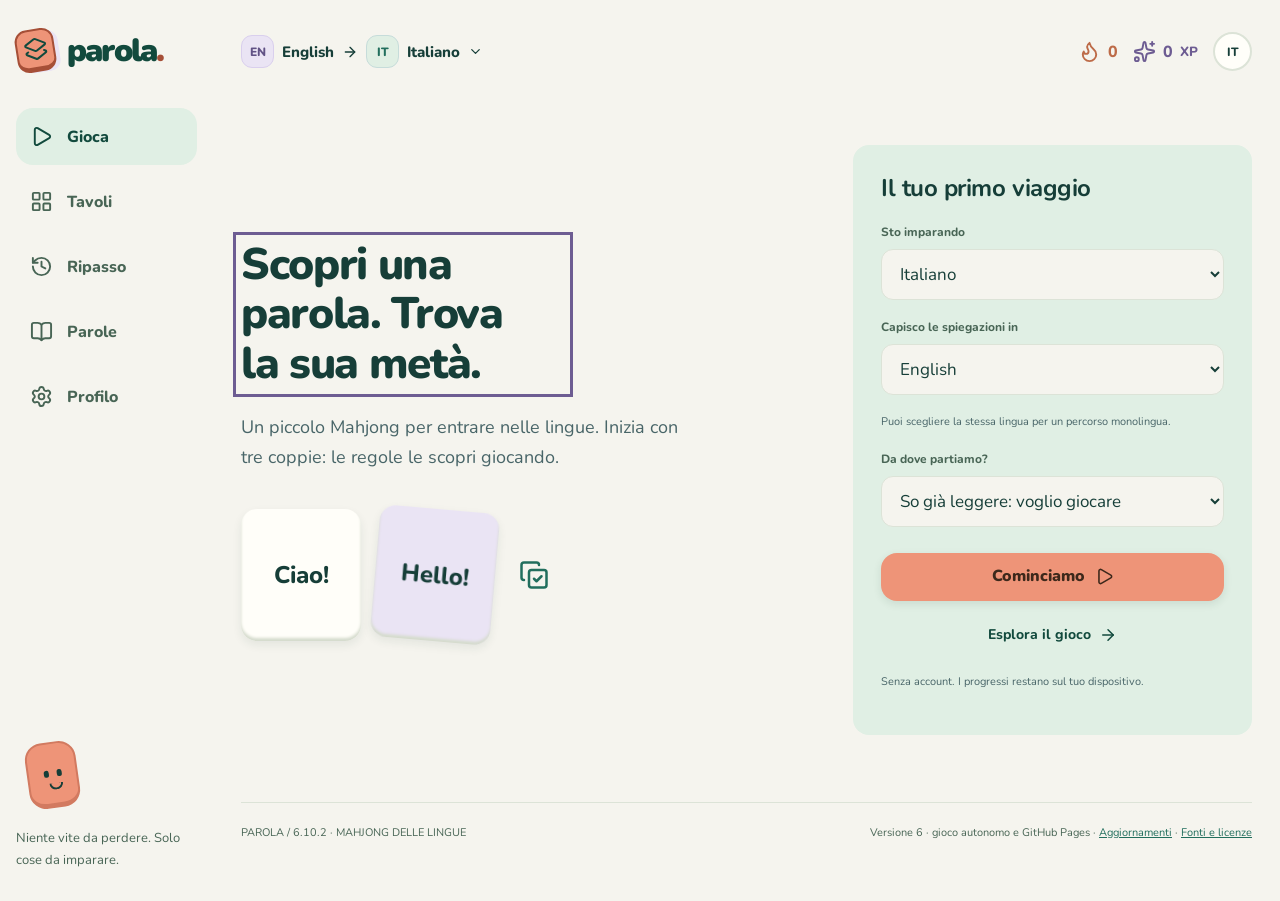
==== index.html @ 8ca30eb9 "Fix image audio labels, accessible feedback and landscape writing after live testing Publish Parola " ====
<!doctype html>
<html lang="it"><head><meta charset="utf-8"><meta name="viewport" content="width=device-width,initial-scale=1,viewport-fit=cover"><meta name="theme-color" content="#216e5d"><meta name="description" content="Parola: Mahjong, frasi e lingue. Un gioco autonomo in italiano, inglese, arabo e russo."><title>Parola 6.10.2 — Mahjong delle lingue</title><meta name="application-name" content="Parola 6"><link rel="icon" href="./icon.svg" type="image/svg+xml"><style>:root{--paper:#f8f7f3;--card:#fffefb;--ink:#183f43;--muted:#6b7c7d;--line:#e2e6de;--teal:#1b6567;--teal-dark:#124b4e;--mint:#dceceb;--coral:#f18d74;--coral-dark:#cc6854;--peach:#ffede3;--lavender:#e8e1f7;--purple:#7461a4;--gold:#e5b253;--radius:24px;font-family:ui-rounded,"Nunito","Avenir Next",system-ui,-apple-system,"Segoe UI",sans-serif;color:var(--ink);background:var(--paper);font-synthesis:none;font-size:16px}*{box-sizing:border-box}body{margin:0}button,input,select,textarea{font:inherit}button{cursor:pointer;color:inherit;-webkit-tap-highlight-color:transparent}button:disabled{cursor:default}button,a,input,select,textarea{touch-action:manipulation}button:focus-visible,a:focus-visible,input:focus-visible,select:focus-visible,textarea:focus-visible,[tabindex]:focus-visible{outline:3px solid var(--purple);outline-offset:5px}button:active:not(:disabled){transform:translateY(2px)}h1,h2,h3,h4,p{margin:0}h1{font-size:clamp(34px,3.45vw,52px);line-height:1.13;letter-spacing:-1.8px;font-weight:850}h2{font-size:28px;line-height:1.25;letter-spacing:-.7px}h3{font-size:20px;line-height:1.35}p{line-height:1.65}button svg{pointer-events:none;flex:none}svg{vertical-align:middle}button{transition:background .16s,transform .16s,box-shadow .16s}a{color:var(--teal)}bdi{unicode-bidi:isolate}.app-shell{display:grid;grid-template-columns:244px minmax(0,1fr);min-height:100vh}.sidebar{height:100vh;position:sticky;top:0;border-inline-end:1px solid var(--line);padding:31px 22px 24px;background:var(--card);display:flex;flex-direction:column;gap:42px}.brand{display:flex;align-items:center;gap:12px;font-size:32px;font-weight:900;letter-spacing:-1.8px;color:var(--teal-dark)}.brandmark{width:39px;height:43px;border-radius:12px;background:var(--coral);display:grid;place-items:center;transform:rotate(-9deg);border:2px solid var(--coral-dark);border-bottom-width:5px;box-shadow:5px 2px 0 -1px var(--lavender);font-size:23px}.brand .dot{color:var(--coral-dark)}.nav{display:flex;flex-direction:column;gap:8px}.navbtn{background:none;border:2px solid transparent;border-radius:17px;display:flex;align-items:center;gap:14px;min-height:57px;padding:12px 14px;text-align:start;font-size:16px;font-weight:750;color:var(--muted)}.navbtn.current{background:var(--mint);border-color:#c6dfdc;color:var(--teal-dark)}.navbtn:hover:not(.current){background:var(--paper)}.sidebar .sidebase{margin-top:auto}.mini-mascot{height:66px;width:51px;border:2px solid #d27a60;border-bottom-width:5px;border-radius:17px;background:var(--coral);transform:rotate(-8deg);display:flex;align-items:center;justify-content:center;gap:8px;margin:0 0 19px 11px;position:relative}.eye{width:5px;height:7px;background:var(--ink);border-radius:99px}.mini-mascot:after{content:'';position:absolute;width:10px;height:5px;border:2px solid var(--ink);border-top:0;border-radius:0 0 10px 10px;top:39px;left:19px}.sidebase p{font-size:13px;color:var(--muted);line-height:1.7}.main{padding:0 42px 50px;width:100%;max-width:1440px;margin:auto;align-self:start;min-width:0}.topbar{display:flex;align-items:center;justify-content:space-between;gap:18px;border-bottom:1px solid var(--line);padding:23px 0;margin-bottom:30px;min-height:90px}.routebtn{display:flex;align-items:center;gap:11px;border:0;background:transparent;font-size:15px;font-weight:800;padding:5px 0;text-align:start}.langcoin{display:inline-flex;justify-content:center;align-items:center;flex:none;width:33px;height:33px;background:var(--lavender);border-radius:11px;color:#615285;font-size:12px;font-weight:850;border:1px solid #d9cfed}.langcoin.target{background:var(--mint);border-color:#c6dcda;color:var(--teal)}.topstats{display:flex;gap:22px;align-items:center}.topstat{display:flex;gap:7px;align-items:center;font-weight:800;white-space:nowrap}.topstat.flame{color:#bd6b48}.topstat.xp{color:var(--purple)}.profile{height:39px;width:39px;border:2px solid var(--line);border-radius:50%;display:grid;place-items:center;background:var(--card);font-size:12px;font-weight:800}.eyebrow{font-size:11px;letter-spacing:1.6px;font-weight:850;color:var(--teal);text-transform:uppercase;margin-bottom:14px}.hero{display:grid;grid-template-columns:minmax(0,1fr) 265px;align-items:center;gap:24px;padding:8px 0 34px}.hero h1 em{font-style:normal;color:var(--teal)}.hero p{font-size:17px;color:var(--muted);max-width:540px;margin:20px 0 24px}.hero-actions{display:flex;gap:12px;align-items:center;flex-wrap:wrap}.button{display:inline-flex;justify-content:center;align-items:center;gap:10px;min-height:57px;border-radius:16px;padding:13px 23px;border:2px solid var(--teal-dark);border-bottom-width:5px;background:var(--teal);color:white;font-size:16px;font-weight:800;line-height:1.3;text-decoration:none}.button:hover{background:#247579}.button.secondary{background:var(--card);border-color:#d8e1dc;color:var(--ink)}.button.secondary:hover{background:var(--mint)}.button.coral{background:var(--coral);color:var(--ink);border-color:var(--coral-dark)}.button.coral:hover{background:#f5a18b}.button.small{min-height:46px;font-size:14px;padding:10px 15px;border-radius:13px}.button.wide{width:100%}.button:disabled{opacity:.48;transform:none}.textbtn{display:inline-flex;gap:8px;align-items:center;justify-content:center;padding:10px 4px;border:0;background:none;font-size:14px;font-weight:750;min-height:44px;color:var(--muted)}.textbtn:hover{color:var(--teal)}.hero-art{position:relative;min-height:270px;isolation:isolate}.hero-blob{position:absolute;inset:20px 5px 20px 0;border-radius:50% 48% 42% 55%;background:var(--lavender);transform:rotate(-15deg)}.tilefriend{position:absolute;left:88px;top:65px;width:105px;height:132px;border-radius:29px;background:var(--coral);border:3px solid #d3745c;border-bottom-width:12px;transform:rotate(10deg);box-shadow:0 15px 0 -7px #c3b3df77;display:flex;justify-content:center;align-items:center;gap:20px}.tilefriend .eye{width:9px;height:13px;margin-top:-4px}.tilefriend:after{content:'';position:absolute;top:80px;left:40px;width:19px;height:9px;border:3px solid var(--ink);border-top:0;border-radius:0 0 15px 15px}.tilefriend .cheek{position:absolute;top:66px;left:13px;width:17px;height:8px;background:#d7736480;border-radius:50%}.tilefriend .cheek:last-child{left:auto;right:13px}.floatword{position:absolute;background:var(--card);padding:10px 15px;border:2px solid #dedacd;border-bottom-width:5px;border-radius:14px;font-size:18px;font-weight:800;box-shadow:0 5px 15px #3f4c3910}.floatword.a{top:15px;left:13px;transform:rotate(-12deg)}.floatword.b{top:49px;right:-2px;transform:rotate(9deg)}.floatword.c{bottom:15px;left:8px;transform:rotate(7deg)}.floatword.d{right:-5px;bottom:28px;transform:rotate(-8deg)}.art-spark{position:absolute;color:var(--teal);font-size:26px;top:12px;right:55px}.home-columns{display:grid;grid-template-columns:minmax(0,1fr) 280px;gap:25px;align-items:start}.section-title{display:flex;align-items:center;justify-content:space-between;gap:14px;margin:7px 0 19px}.section-title h2{font-size:23px}.section-title .sub{font-size:12px;color:var(--muted)}.recommend{padding:23px 25px;background:var(--teal-dark);border:2px solid #15494a;border-bottom-width:6px;color:var(--card);border-radius:24px;position:relative;overflow:hidden;display:flex;align-items:center;justify-content:space-between;gap:15px;margin-bottom:27px}.recommend:after{content:'';position:absolute;right:-25px;top:-68px;width:150px;height:150px;border-radius:35px;border:24px solid #39757466;transform:rotate(22deg);pointer-events:none}.recommend .eyebrow{color:#bed6d2;margin-bottom:9px}.recommend h3{font-size:25px;margin-bottom:7px}.recommend p{font-size:13px;color:#c7dfda}.recommend .button{position:relative;z-index:1}.chapter-header{display:flex;align-items:center;gap:14px;margin:28px 0 15px}.chapter-icon{height:43px;width:43px;border:1px solid #d6cfeb;background:var(--lavender);border-radius:15px;display:grid;place-items:center;color:var(--purple)}.chapter-header h3{font-size:17px}.chapter-header .eyebrow{font-size:10px;margin-bottom:5px;color:var(--muted)}.chapter-header .line{flex:1;height:1px;background:var(--line)}.units{display:grid;gap:12px}.unitcard{display:flex;gap:16px;align-items:center;background:var(--card);border:2px solid var(--line);border-bottom-width:5px;border-radius:20px;padding:16px 18px;text-align:start;width:100%;min-height:99px}.unitcard:hover{border-color:#c4d9d3}.unitcard.recommended{border-color:#98bbb6;background:#eef6f1}.unitnum{width:51px;height:54px;flex:none;display:grid;place-items:center;font-size:21px;font-weight:850;background:var(--mint);border-radius:16px;border-bottom:1px solid #b9d6d1}.unitcard:nth-child(3n+2) .unitnum{background:var(--peach);border-color:#eec6b2}.unitcard:nth-child(3n) .unitnum{background:var(--lavender);border-color:#d1c5e8}.unittext{flex:1;min-width:0}.unittext h3{font-size:18px;margin-bottom:9px}.minimodes{display:flex;gap:6px;align-items:center}.modedot{width:21px;height:21px;border:1px solid #d9ded6;border-radius:50%;display:grid;place-items:center;color:#b5bfb8;background:#f7f8f4}.modedot.done{background:var(--teal);border-color:var(--teal);color:white}.unittrail{color:#9bafa8}.aside{display:grid;gap:17px;padding-top:7px}.sidecard{padding:22px;border:2px solid var(--line);border-radius:22px;background:var(--card)}.sidecard h3{font-size:17px;margin:12px 0 9px}.sidecard p{font-size:13px;color:var(--muted);line-height:1.75}.sidecard.lilac{background:var(--lavender);border-color:#dbd2ed}.sidecard.peach{background:var(--peach);border-color:#f1d7c8}.sidecard .eyebrow{font-size:10px;margin:0 0 14px}.sidecard .minirow{display:flex;justify-content:space-between;align-items:center;font-size:12px;margin:14px 0}.sidecard .minirow strong{font-size:21px}.minibar{height:9px;background:#ffffffa8;border-radius:99px;overflow:hidden;margin:10px 0}.minibar span{display:block;height:100%;background:var(--purple);border-radius:99px}.tiny-note{font-size:11px;color:var(--muted);line-height:1.7;margin-top:15px}.footer{border-top:1px solid var(--line);margin-top:35px;padding-top:20px;font-size:11px;color:var(--muted);line-height:1.8;display:flex;gap:10px;justify-content:space-between;flex-wrap:wrap}.intro-wrap{max-width:900px;margin:auto}.page-head{margin-bottom:26px}.page-head p{max-width:740px;color:var(--muted);font-size:16px;margin-top:14px}.page-head h1{font-size:39px}.rulebox{padding:26px 30px;background:var(--lavender);border:2px solid #d9cdec;border-radius:25px;margin:22px 0}.rulebox .rulehead{display:flex;gap:10px;align-items:center;font-size:13px;font-weight:850;margin-bottom:13px;color:var(--purple)}.rulebox p{font-size:19px;line-height:1.8}.example-grid{display:grid;grid-template-columns:repeat(3,minmax(0,1fr));gap:13px;margin:22px 0 30px}.example-card{background:var(--card);border:2px solid var(--line);border-bottom-width:4px;border-radius:20px;padding:20px;min-width:0}.example-card .targetline{font-size:20px;font-weight:800;line-height:1.5;min-height:59px}.example-card .supportline{font-size:13px;color:var(--muted);line-height:1.6;margin:9px 0 16px}.sound{border:1px solid #c4dcd5;border-bottom-width:3px;border-radius:12px;background:var(--mint);min-height:42px;min-width:45px;display:inline-flex;align-items:center;justify-content:center;color:var(--teal);padding:7px 10px;gap:6px}.sound.slow{font-size:12px;min-width:49px}.sound.playing{animation:pulse 1s infinite}.audio-buttons{display:flex;gap:7px;align-items:center}.mode-grid{display:grid;grid-template-columns:repeat(4,minmax(0,1fr));gap:12px;margin:19px 0 24px}.mode-card{border:2px solid var(--line);border-bottom-width:5px;background:var(--card);border-radius:19px;padding:18px 14px;text-align:start;min-height:159px;display:flex;flex-direction:column;gap:9px}.mode-card .modeicon{width:36px;height:36px;border-radius:12px;background:var(--mint);display:grid;place-items:center;color:var(--teal)}.mode-card strong{font-size:17px}.mode-card small{font-size:11px;color:var(--muted);line-height:1.65}.mode-card.selected{background:#f1edf9;border-color:#b8a6d6}.mode-card.selected .modeicon{background:#d9cbed;color:var(--purple)}.intro-actions{display:flex;align-items:center;justify-content:space-between;gap:15px;margin:20px 0}.quiet{font-size:12px;color:var(--muted);display:flex;align-items:center;gap:7px}.game-head{display:flex;align-items:center;gap:20px;margin-bottom:22px}.exitbtn{width:42px;height:43px;border:0;background:none;color:var(--muted);display:grid;place-items:center}.game-progress{height:15px;background:#e3e7df;border-radius:99px;overflow:hidden;flex:1}.game-progress span{display:block;height:100%;background:var(--teal);border-radius:99px;transition:width .4s}.game-score{display:flex;gap:7px;align-items:center;font-size:18px;color:var(--purple);font-weight:850}.game-grid{display:grid;grid-template-columns:minmax(0,1fr) 235px;gap:21px;align-items:start}.game-main{min-width:0}.game-title{display:flex;justify-content:space-between;align-items:start;gap:14px;margin-bottom:20px}.game-title h1{font-size:30px;line-height:1.25;letter-spacing:-.9px}.game-title p{font-size:13px;color:var(--muted);line-height:1.6;margin-top:9px}.modebadge{display:inline-flex;gap:7px;align-items:center;white-space:nowrap;background:var(--lavender);color:var(--purple);border-radius:99px;padding:8px 11px;font-size:11px;font-weight:850}.combo-badge{display:inline-flex;gap:6px;align-items:center;font-size:12px;font-weight:800;background:var(--peach);border-radius:99px;padding:7px 11px;color:#a65d3f}.board-frame{background:#eaf0e8;border:2px solid #d7e1d6;border-radius:27px;padding:18px 18px 12px;position:relative;overflow:hidden}.board-frame:before{content:'';position:absolute;inset:0;pointer-events:none;opacity:.65;background-image:radial-gradient(#c8d9cd .8px,transparent .8px);background-size:17px 17px}.board-top{position:relative;display:flex;justify-content:space-between;align-items:center;gap:12px;font-size:11px;font-weight:750;color:#6a8375;margin:0 2px 12px}.board-scroll{position:relative;overflow:auto;scrollbar-width:thin;padding:5px 2px 16px;direction:ltr}.board{position:relative;margin:auto;--tw:124px;--th:134px;--gap:9px;isolation:isolate}.board.words{--tw:99px;--th:96px}.tile{position:absolute;left:calc(var(--x) * (var(--tw) + var(--gap)) + var(--z) * 5px);top:calc(var(--y) * (var(--th) + var(--gap)) - var(--z) * 6px);width:var(--tw);height:var(--th);z-index:calc(1 + var(--z) * 10 + var(--y));border:2px solid #d0d4c5;border-bottom:0;border-radius:16px;background:linear-gradient(160deg,#fffef9,#f4f3e9);box-shadow:0 3px 0 #afbca663,2px 4px 6px #385d3922;display:flex;flex-direction:column;align-items:center;justify-content:center;text-align:center;padding:26px 9px 24px;transition:background .15s,outline .15s,opacity .2s,transform .15s;cursor:pointer;user-select:none;-webkit-user-select:none;overflow:hidden}.tile .tiletext{font-size:clamp(13px,1.1vw,17px);font-weight:800;line-height:1.35;width:100%;overflow-wrap:anywhere}.tile.words .tiletext{font-size:24px;line-height:1.35}.tile .tile-lang{position:absolute;top:8px;left:10px;font-size:9px;color:#849589;font-weight:800;letter-spacing:.6px}.tile .tileaudio{position:absolute;right:6px;bottom:5px;width:30px;height:28px;padding:0;min-width:0;min-height:0;border:0;border-radius:9px;background:transparent;color:#6c8679;display:grid;place-items:center}.tile .tileaudio:hover{background:#d7e4d6}.tile .tile-pos{position:absolute;left:8px;bottom:12px;font-size:8px;max-width:65%;overflow:hidden;text-overflow:ellipsis;white-space:nowrap;color:#8c9b8b;font-weight:650}.tile.support .tiletext{color:#775e91}.tile.support{background:linear-gradient(155deg,#fefcff,#f1eafa);border-color:#d9d1e3;border-bottom-color:#c7bdd2}.tile.covered{filter:saturate(.72);background:#e4e7d8;border-color:#c3cab9;border-bottom-color:#aebba7;cursor:not-allowed}.tile.covered .tiletext{color:#8a9681}.tile:hover:not(.covered){transform:translateY(-3px);box-shadow:0 6px 0 #b3bfaa55,1px 7px 12px #315c3523}.tile.selected{border-color:#df8a6d;border-bottom-color:#c56c50;background:#ffe7d5;box-shadow:0 0 0 3px #eeae92}.tile.hinted{outline:4px solid var(--purple);outline-offset:3px;animation:pulse 1s 2}.tile .earmark{width:43px;height:43px;border-radius:14px;background:var(--mint);display:grid;place-items:center;color:var(--teal)}.tile .wave{display:flex;gap:3px;height:17px;align-items:center;margin-top:10px}.wave i{display:block;width:3px;background:#96b8b0;border-radius:3px;height:7px}.wave i:nth-child(2n){height:14px}.wave i:nth-child(3){height:19px}.tile.gone{opacity:0;pointer-events:none;transform:scale(.85)}.board-bottom{position:relative;text-align:center;font-size:10px;color:#728670;padding-top:3px}.game-tools{display:flex;gap:11px;flex-wrap:wrap;margin:19px 0}.toolbtn{display:flex;gap:10px;align-items:center;background:var(--card);border:2px solid var(--line);border-bottom-width:4px;border-radius:15px;padding:10px 14px;min-height:56px;font-weight:800;font-size:13px}.toolbtn span{display:flex;flex-direction:column;align-items:start;gap:4px}.toolbtn small{font-size:10px;font-weight:600;color:var(--muted)}.toolbtn:hover{background:var(--lavender);border-color:#d5c8e7}.toolbtn.spare{margin-inline-start:auto}.gameaside .sidecard{margin-bottom:15px;padding:18px}.gameaside .sidecard p{font-size:12px}.rule-mini summary{cursor:pointer;font-size:13px;font-weight:850;list-style:none;display:flex;gap:9px;align-items:center;min-height:34px}.rule-mini p{margin-top:13px;line-height:1.9}.little-progress{display:flex;gap:8px;align-items:center;margin:15px 0 8px}.little-progress .chip{width:33px;height:33px;display:grid;place-items:center;border:2px solid #d6dbcf;border-radius:11px;color:#9aa592;background:var(--paper)}.little-progress .chip.done{background:var(--teal);border-color:var(--teal);color:white}.game-note{font-size:11px;line-height:1.8;color:var(--muted);margin-top:15px}.prompt{background:var(--card);border:2px solid var(--line);border-radius:22px;padding:19px 23px;margin-bottom:15px}.prompt .promptlabel{font-size:10px;color:var(--muted);font-weight:800;letter-spacing:.5px;margin-bottom:8px}.prompt .prompttext{font-size:23px;font-weight:800;line-height:1.5}.sentence-tray{display:flex;align-items:center;gap:7px;flex-wrap:wrap;border:2px dashed #bacdc0;min-height:79px;background:#ffffff7a;border-radius:18px;padding:13px 15px;margin:15px 0}.sentence-tray .placeholder{font-size:14px;color:#8b9c8f}.wordchip{font-size:21px;font-weight:800;border-radius:11px;padding:7px 11px;background:var(--mint);border:1px solid #c6dcd0;border-bottom:1px solid #afcdbd}.tray-actions{display:flex;justify-content:space-between;align-items:center;gap:10px;margin:8px 0 14px;flex-wrap:wrap}.feedback{background:var(--mint);border:1px solid #bbd5cd;border-radius:18px;padding:16px 19px;font-size:14px;line-height:1.65;margin:14px 0;display:flex;align-items:center;gap:12px}.feedback.warn{background:#fff0dc;border-color:#ead5b5;color:#865c2e}.feedback .feedbacktext{flex:1}.feedback .feedbacktext small{display:block;color:var(--muted);font-size:12px;margin-top:4px}.feedback.success{background:#e0eee4}.feedback .button{flex:none}.toast{position:fixed;bottom:28px;left:50%;transform:translateX(-50%);background:var(--teal-dark);border:1px solid #578582;color:white;border-radius:16px;padding:15px 22px;font-size:14px;line-height:1.55;box-shadow:0 10px 40px #173f4440;z-index:110;max-width:min(660px,calc(100% - 32px));pointer-events:none;text-align:center}.toast.warn{background:#765832;border-color:#bc9b6e}.summary-wrap{max-width:890px;margin:auto}.summary-hero{text-align:center;padding:20px 0 27px}.trophy-tile{width:87px;height:104px;display:grid;place-items:center;background:var(--coral);border:3px solid var(--coral-dark);border-bottom-width:9px;border-radius:26px;margin:0 auto 23px;transform:rotate(-8deg);box-shadow:12px 7px 0 -3px var(--lavender)}.summary-hero h1{font-size:40px}.summary-hero p{font-size:15px;color:var(--muted);margin-top:13px}.stars{display:flex;gap:9px;justify-content:center;margin-top:18px;color:var(--gold)}.stats-grid{display:grid;grid-template-columns:repeat(3,minmax(0,1fr));gap:15px;margin:18px 0 29px}.stat-card{background:var(--card);border:2px solid var(--line);border-bottom-width:5px;border-radius:23px;padding:22px;text-align:center}.stat-card strong{display:block;font-size:35px;margin:10px 0 5px;font-weight:850}.stat-card span{font-size:12px;color:var(--muted)}.stat-card.coral{border-color:#eac6b6}.stat-card.purple{border-color:#d5cae8}.result-row{border:2px solid var(--line);border-radius:20px;background:var(--card);padding:18px 20px;margin:12px 0;display:flex;gap:13px;align-items:center}.result-row .result-content{flex:1;min-width:0}.result-row .targetline{font-size:20px;font-weight:800;line-height:1.5}.result-row .supportline{font-size:13px;color:var(--muted);margin-top:5px;line-height:1.6}.result-mark{width:32px;height:34px;border-radius:11px;display:grid;place-items:center;flex:none;background:var(--mint);color:var(--teal)}.result-row .status-tag{font-size:10px;display:inline-block;padding:4px 7px;margin-top:9px;border-radius:6px;background:var(--paper);color:var(--muted)}.missed-card{border:2px solid #e6d2b9;background:#fff1df;border-radius:22px;padding:23px;margin:24px 0}.missed-card h3{margin-bottom:13px}.missed-card p{font-size:14px;margin-bottom:8px;line-height:1.8}.summary-actions{display:flex;gap:12px;justify-content:center;margin-top:27px;flex-wrap:wrap}.settings-grid{display:grid;grid-template-columns:1fr 1fr;gap:22px}.settings-card{border:2px solid var(--line);border-radius:25px;background:var(--card);padding:27px}.settings-card h2{font-size:22px;margin-bottom:20px}.field{margin-bottom:17px}.field label{display:block;font-size:12px;color:var(--muted);font-weight:750;margin-bottom:8px;line-height:1.5}.field select,.field input[type=search]{background:var(--paper);border:2px solid var(--line);border-radius:14px;width:100%;min-height:54px;padding:12px 14px;color:var(--ink);font-size:17px}.route-settings{display:grid;grid-template-columns:1fr 40px 1fr;gap:8px;align-items:end}.route-settings .swap{width:40px;height:54px;border:0;background:none;display:grid;place-items:center;margin-bottom:17px;color:var(--teal)}.setting-toggle{display:flex;gap:15px;align-items:center;justify-content:space-between;font-size:14px;line-height:1.55;padding:14px 0;border-top:1px solid var(--line)}.setting-toggle input{accent-color:var(--teal);width:22px;height:22px;flex:none}.voice-row{display:flex;gap:10px;align-items:center;border-bottom:1px solid var(--line);padding:12px 0}.voice-row .vname{flex:1;font-size:14px;font-weight:750}.voice-row small{display:block;font-size:10px;font-weight:500;color:var(--muted);margin-top:5px}.note-warning{background:#fff0da;border:1px solid #e5cfaf;border-radius:14px;padding:13px 15px;font-size:12px;line-height:1.75;color:#80623e;margin:16px 0}.notebook-search{display:flex;align-items:center;gap:13px;flex-wrap:wrap;margin:25px 0}.notebook-search input{min-width:0;flex:1;min-height:54px;border:2px solid var(--line);border-radius:14px;background:var(--card);padding:14px 18px;color:var(--ink);font-size:16px}.notebook-search .button{flex:none}.empty-state{border:2px dashed #cdd9ce;border-radius:27px;padding:46px 30px;text-align:center;background:#fffefb80;margin:28px 0}.empty-state svg{color:#a0b6a7;margin-bottom:18px}.empty-state p{font-size:16px;color:var(--muted);max-width:500px;margin:0 auto 20px}.notebook-grid{display:grid;grid-template-columns:1fr 1fr;gap:15px}.notebook-grid .example-card{padding:23px}.notebook-grid .targetline{min-height:0}.review-card{display:flex;gap:18px;align-items:center;padding:21px;border:2px solid var(--line);border-bottom-width:5px;border-radius:22px;background:var(--card);margin:13px 0}.review-card .rtext{flex:1}.review-card h3{font-size:18px}.review-card p{font-size:12px;color:var(--muted);margin-top:5px}.review-count{font-size:31px;font-weight:850;color:var(--purple);background:var(--lavender);border-radius:18px;min-width:64px;height:69px;display:grid;place-items:center}.modal{width:min(640px,calc(100% - 28px));max-height:90vh;border:2px solid var(--line);border-radius:28px;background:var(--paper);padding:28px;color:var(--ink);box-shadow:0 25px 110px #163f4555;overflow:auto}.modal::backdrop{background:#153f466f;backdrop-filter:blur(5px)}.modal-top{display:flex;align-items:start;justify-content:space-between;gap:15px;margin-bottom:19px}.modal-top h2{font-size:26px}.closebtn{width:37px;height:38px;flex:none;display:grid;place-items:center;border:0;background:var(--mint);border-radius:11px}.modal p{font-size:14px;color:var(--muted);line-height:1.8}.written{width:100%;border:2px solid #b9cec3;border-bottom-width:5px;background:var(--card);border-radius:18px;padding:17px;font-size:23px;line-height:1.8;min-height:109px;margin:17px 0 10px;resize:vertical;color:var(--ink)}.keyboard{display:flex;flex-wrap:wrap;gap:5px;margin:8px 0 20px;direction:ltr}.keybtn{min-height:37px;min-width:33px;padding:5px 8px;font-size:16px;background:var(--card);border:1px solid #ccd8cb;border-bottom-width:3px;border-radius:8px}.modal .help-meaning{font-size:22px;color:var(--ink);font-weight:800;padding:18px;background:var(--mint);border-radius:16px;margin-top:17px;line-height:1.7}.model-box{background:var(--lavender);border-radius:16px;padding:15px 18px;margin-top:16px;font-size:21px;font-weight:750}.modal-actions{display:flex;align-items:center;justify-content:space-between;gap:10px;margin-top:17px}.alpha-grid{display:grid;grid-template-columns:repeat(6,1fr);gap:7px;margin:20px 0;direction:inherit}.alpha-cell{padding:13px 7px;text-align:center;background:var(--card);border:1px solid var(--line);border-bottom-width:3px;border-radius:10px;font-size:23px;font-weight:750}.sr-only{position:absolute;clip:rect(0,0,0,0);width:1px;height:1px;padding:0;border:0;overflow:hidden}.rtltext{direction:rtl}.confetti{pointer-events:none;position:fixed;inset:0;overflow:hidden;z-index:99}.confetti i{position:absolute;top:-30px;width:9px;height:15px;border-radius:3px;background:var(--coral);animation:fall 1.9s ease-in forwards}.confetti i:nth-child(3n){background:var(--teal)}.confetti i:nth-child(3n+1){background:var(--purple)}[lang=ar]{font-family:Tahoma,"Segoe UI",Arial,sans-serif;letter-spacing:0}[lang=ar].tiletext{font-size:20px;line-height:1.65}.words [lang=ar].tiletext{font-size:25px}[dir=rtl] .hero-art{transform:scaleX(-1)}[dir=rtl] .hero-art .floatword{direction:rtl;transform:scaleX(-1)}[dir=rtl] .unittrail{transform:scaleX(-1)}[dir=rtl] .right-arrow{transform:scaleX(-1)}[dir=rtl] h1{letter-spacing:0;line-height:1.35}.mobile-nav-label{display:none}@keyframes pulse{50%{box-shadow:0 0 0 5px #a693c54a}}@keyframes fall{to{transform:translateY(105vh) rotate(480deg);opacity:0}}@media(min-width:1600px){.main{padding-inline:54px}.hero{grid-template-columns:1fr 300px}.hero-art{transform:scale(1.1)}}@media(max-width:1280px){.app-shell{grid-template-columns:213px minmax(0,1fr)}.sidebar{padding:29px 16px}.main{padding-inline:28px}.home-columns{grid-template-columns:minmax(0,1fr) 250px}.hero{grid-template-columns:1fr 227px}.hero-art{transform:scale(.9);transform-origin:center}.game-grid{grid-template-columns:minmax(0,1fr)}.gameaside{display:grid;grid-template-columns:1fr 1fr;gap:16px}.gameaside .sidecard{margin:0}.gameaside .game-note{grid-column:1/-1}.board{--tw:133px;--th:138px}.board.words{--tw:107px;--th:100px}.mode-card{padding:15px 12px}}@media(max-width:1060px){.home-columns{grid-template-columns:minmax(0,1fr)}.aside{grid-template-columns:1fr 1fr 1fr;gap:12px}.sidecard{padding:17px}.hero{grid-template-columns:1fr 220px}.hero h1{font-size:38px}.hero p{font-size:15px}.settings-grid{grid-template-columns:1fr}.mode-grid{grid-template-columns:1fr 1fr}.mode-card{min-height:135px}.example-grid{grid-template-columns:1fr}.example-card{display:block}.example-grid .example-card{display:grid;grid-template-columns:1fr auto;gap:7px 20px}.example-grid .targetline{min-height:0}.example-grid .supportline{grid-column:1;margin:0}.example-grid .audio-buttons{grid-column:2;grid-row:1/3}.board{--tw:116px;--th:138px}.board.words{--tw:95px;--th:100px}.notebook-grid{grid-template-columns:1fr}}@media(max-width:820px){.app-shell{display:block}.sidebar{height:auto;position:relative;padding:18px 23px;border-inline-end:0;border-bottom:1px solid var(--line);flex-direction:row;align-items:center;justify-content:space-between;gap:10px}.brand{font-size:27px}.brandmark{width:34px;height:38px;font-size:21px}.nav{flex-direction:row;gap:1px}.navbtn{padding:9px 10px;min-height:43px;border-radius:13px;font-size:0;gap:0}.navbtn svg{width:21px;height:21px}.sidebase{display:none}.main{padding-inline:24px}.topbar{min-height:77px;padding:19px 0;margin-bottom:25px}.topstats{gap:18px}.hero h1{font-size:43px}.hero{grid-template-columns:minmax(0,1fr) 245px;gap:14px}.hero-art{transform:scale(.95)}.board{--tw:133px;--th:140px}.board.words{--tw:107px;--th:100px}.gameaside{grid-template-columns:1fr 1fr}}@media(max-width:620px){.sidebar{padding:15px 18px}.brand{font-size:26px}.brandmark{height:35px;width:31px;font-size:19px}.navbtn{padding:9px 8px}.navbtn svg{width:20px;height:20px}.main{padding:0 17px 100px}.topbar{padding:16px 0;min-height:73px;margin-bottom:22px}.routebtn{font-size:13px;gap:7px}.langcoin{width:27px;height:29px;font-size:10px;border-radius:9px}.topstat{font-size:13px}.topstats{gap:13px}.topstat svg{width:19px;height:19px}.profile{display:none}.hero{display:block;padding:8px 0 24px;position:relative}.hero h1{font-size:37px;letter-spacing:-1.4px}.hero .eyebrow{font-size:10px;letter-spacing:1.3px}.hero p{font-size:15px;max-width:400px;margin:17px 0 22px}.hero-art{display:none}.hero-actions .button{font-size:15px}.aside{grid-template-columns:1fr 1fr}.aside .sidecard:first-child{grid-column:1/-1}.home-columns{gap:22px}.section-title h2{font-size:21px}.section-title .sub{display:none}.recommend{padding:20px;gap:12px;border-radius:21px}.recommend h3{font-size:22px}.recommend .eyebrow{font-size:9px;letter-spacing:1px}.recommend .button{font-size:0;min-width:50px;width:50px;padding:12px}.recommend .button svg{width:20px}.unitcard{padding:15px;gap:13px}.unittext h3{font-size:17px}.unitnum{width:47px;height:51px;font-size:20px}.chapter-header{margin-top:24px}.game-title{gap:10px}.game-title h1{font-size:25px}.game-title .modebadge{font-size:0;padding:10px}.game-title .modebadge svg{width:18px;height:18px}.game-title p{font-size:12px}.game-head{gap:12px;margin-bottom:17px}.game-score{font-size:16px}.board-frame{padding:16px 7px 10px;border-radius:21px}.board{--tw:calc((100vw - 92px)/4);--th:137px;--gap:7px}.board.words{--tw:calc((100vw - 101px)/5);--th:90px;--gap:7px}.tile{padding:25px 5px 26px;border-radius:12px;border-bottom-width:6px}.tile .tiletext{font-size:13px;line-height:1.35;overflow-wrap:anywhere}.tile.words .tiletext{font-size:18px;line-height:1.4}.tile .tile-lang{top:7px;left:6px;font-size:8px}.tile .tileaudio{width:29px;height:27px;right:3px;bottom:4px}.tile .tileaudio svg{width:14px;height:14px}.tile .tile-pos{font-size:6px;left:5px;bottom:13px;max-width:50%}.tile .earmark{width:33px;height:36px;border-radius:11px}.tile .earmark svg{width:22px;height:22px}.tile .wave{margin-top:8px}.board-top{font-size:9px;margin-inline:4px}.board-bottom{font-size:9px;padding-inline:5px}.board-scroll{padding-bottom:11px}.tile .wave i{width:2px}.game-tools{gap:7px;margin:14px 0}.toolbtn{font-size:11px;padding:10px;min-height:54px;gap:6px;border-radius:13px}.toolbtn svg{width:19px;height:19px}.toolbtn small{font-size:9px}.toolbtn.spare{margin-inline-start:0}.gameaside{grid-template-columns:1fr;gap:11px}.gameaside .sidecard{padding:15px 18px}.gameaside .sidecard h3{margin-top:0;font-size:15px}.gameaside .sidecard.goalcard{display:none}.prompt{padding:15px 17px;border-radius:18px}.prompt .prompttext{font-size:21px}.sentence-tray{padding:11px;min-height:70px;margin:13px 0}.wordchip{font-size:17px;padding:6px 8px;border-radius:9px}.sentence-tray .placeholder{font-size:12px}.page-head h1{font-size:32px}.page-head p{font-size:14px}.rulebox{padding:21px;border-radius:21px}.rulebox p{font-size:17px;line-height:1.9}.example-grid{gap:10px}.example-grid .example-card{padding:17px;gap:7px 12px;border-radius:17px}.example-card .targetline{font-size:19px}.example-card .supportline{font-size:12px}.example-grid .audio-buttons .slow{display:none}.mode-grid{gap:10px}.mode-card strong{font-size:16px}.mode-card small{font-size:11px}.mode-card{padding:15px;min-height:153px}.intro-actions{flex-direction:column-reverse;align-items:stretch}.intro-actions .quiet{justify-content:center}.feedback{font-size:12px;padding:14px;gap:9px;flex-wrap:wrap}.feedback .feedbacktext{min-width:160px}.feedback .button{font-size:12px;min-height:41px;padding:8px 12px}.summary-hero h1{font-size:31px}.summary-hero p{font-size:14px}.stats-grid{gap:9px}.stat-card{padding:17px 8px;border-radius:17px}.stat-card strong{font-size:28px}.stat-card span{font-size:10px}.stat-card svg{width:22px;height:22px}.result-row{padding:15px;gap:9px}.result-row .targetline{font-size:18px}.result-row .supportline{font-size:12px}.result-mark{width:25px;height:29px;border-radius:9px}.result-mark svg{width:16px}.result-row .slow{display:none}.result-row .sound{min-width:36px;min-height:39px}.settings-card{padding:21px;border-radius:22px}.settings-card h2{font-size:20px}.route-settings{grid-template-columns:minmax(0,1fr) 32px minmax(0,1fr);gap:5px}.field select{font-size:15px;padding:10px;min-height:52px}.route-settings .swap{width:32px}.field label{font-size:11px;min-height:32px}.settings-grid{gap:15px}.notebook-search .button{font-size:12px;min-height:43px}.notebook-search input{flex-basis:100%;font-size:15px}.review-card{padding:17px;gap:12px}.review-card .button{font-size:0;padding:12px;min-width:42px}.review-card h3{font-size:16px}.review-card .review-count{min-width:45px;height:54px;font-size:24px;border-radius:14px}.modal{padding:23px;border-radius:24px}.modal-top h2{font-size:23px}.written{font-size:21px}.modal .help-meaning{font-size:21px}.modal .helpBody{font-size:13px}.toast{bottom:18px;font-size:12px;padding:13px 16px}.alpha-grid{grid-template-columns:repeat(5,1fr)}[lang=ar].tiletext{font-size:16px}.words [lang=ar].tiletext{font-size:19px}.footer{font-size:10px}.large .board{--tw:108px;--th:150px}.large .board.words{--tw:85px;--th:108px}.large .tile .tiletext{font-size:16px}.large .tile.words .tiletext{font-size:22px}}@media(prefers-reduced-motion:reduce){*{animation:none!important;transition:none!important;scroll-behavior:auto!important}.confetti{display:none}}

/* v6: fifth learning mode and input accessibility. */
.mode-grid{grid-template-columns:repeat(auto-fit,minmax(170px,1fr))}
.modal textarea{width:100%;min-height:112px;resize:vertical}
@media(max-width:600px){.mode-grid{grid-template-columns:repeat(2,minmax(0,1fr))}.mode-card:last-child{grid-column:1/-1}.tileaudio{min-width:32px;min-height:32px}}

/* Literacy extends the existing paper, ink and teal interface. */
.learning-entry{padding:20px 0 24px;border-bottom:1px solid var(--line);margin-bottom:24px}
.learning-entry h2{font-size:21px;margin-bottom:6px}.learning-entry p,.literacy p{max-width:74ch}
.entry-actions,.alpha-practice-actions,.alpha-quiz-actions{display:flex;flex-wrap:wrap;gap:12px;margin-top:18px}
.mono-tag{font-size:12px;letter-spacing:0;font-weight:650;background:var(--mint);padding:6px 10px;border-radius:8px;white-space:nowrap}
.literacy{max-width:960px}.literacy .page-head{margin-top:24px}.alpha-entry{margin-bottom:28px}.alpha-review-count{color:#486568;font-size:14px;margin-bottom:14px}
.alpha-lessons{list-style:none;padding:0;margin:0 0 32px}.alpha-lessons li{border-bottom:1px solid var(--line)}
.alpha-lesson-row{width:100%;display:flex;align-items:center;gap:18px;padding:20px 4px;border:0;background:transparent;text-align:start}
.alpha-lesson-row:hover{background:var(--mint)}.lesson-number{font-size:22px;font-variant-numeric:tabular-nums;min-width:32px;color:var(--teal)}
.lesson-label{flex:1;min-width:0}.lesson-label strong{display:block;font-size:18px;line-height:1.4}.lesson-label small{display:block;color:#486568;margin:4px 0}.lesson-skills{display:flex;flex-wrap:wrap;gap:8px 18px;font-size:12px;color:#486568}
.alphabet-reference summary{cursor:pointer;font-weight:700;padding:18px 0}.alphabet-table-wrap{overflow-x:auto}.alphabet-table{width:100%;border-collapse:collapse;text-align:start}.alphabet-table caption{font-weight:700;margin:12px}.alphabet-table td,.alphabet-table th{padding:12px;border-bottom:1px solid var(--line);text-align:start}.alphabet-table td:first-child{font-size:28px}.alphabet-table td bdi{font-size:26px}.alphabet-table th{font-size:13px}
.alphabet-models{display:grid;grid-template-columns:repeat(auto-fit,minmax(180px,1fr));gap:16px;margin:28px 0 40px}.alphabet-model{padding:20px;background:var(--card);border:1px solid var(--line);border-radius:14px}.learn-symbol{font-size:32px;line-height:1.5;margin-bottom:8px;overflow-wrap:anywhere}.alphabet-model p{font-size:15px;line-height:1.5;margin-bottom:14px;color:#486568}.alphabet-model .sound:disabled{opacity:.35;cursor:default}.alpha-practice-actions .button span{font-size:12px}.alpha-instructions{margin-top:12px}
.alpha-quiz{max-width:740px}.alpha-quiz progress{width:100%;height:8px;accent-color:var(--teal);margin-bottom:28px}.alpha-question p{margin-bottom:14px}.alpha-cue{font-size:28px;line-height:1.5;padding:16px 0;overflow-wrap:anywhere}.alpha-choices{display:grid;grid-template-columns:repeat(2,minmax(0,1fr));gap:14px;margin:24px 0}.alpha-choices button{font-size:28px;line-height:1.4;padding:18px;min-height:80px;background:var(--card);border:1px solid var(--teal);border-radius:12px;overflow-wrap:anywhere}.alpha-choices button:hover:not(:disabled){background:var(--mint)}.alpha-choices button:disabled{opacity:.6}.alpha-feedback{margin:20px 0;padding:16px;border-radius:12px;line-height:1.6}.alpha-feedback.correct{background:var(--mint)}.alpha-feedback.incorrect{background:var(--peach);color:#803d2d}
.alpha-answer-label{display:block;margin:20px 0 8px;font-weight:650}#alpha-answer{width:100%;background:var(--card);color:var(--ink);border:1px solid var(--teal);border-radius:12px;padding:16px;font-size:26px;caret-color:var(--teal)}.alphabet-keyboard{margin:20px 0}.literacy .tiny-note{margin-top:24px;color:#486568}.literacy .model-box{margin-bottom:12px}.alpha-finished{padding:48px 0}.alpha-finished p{margin-top:20px}
.mono .board:not(.words){--tw:160px;--th:210px}.mono .tile.support .tiletext{font-size:15px;line-height:1.45;overflow-wrap:anywhere}.mono .tile-lang{font-size:11px}
.literacy ::selection{background:var(--mint);color:var(--ink)}.literacy a{text-underline-offset:3px}
@media(max-width:600px){.learning-entry{padding-top:12px}.entry-actions .button{font-size:13px}.routebtn .mono-tag{font-size:10px;padding:4px 6px}.lesson-skills{font-size:11px;gap:5px 10px}.alpha-lesson-row{gap:12px}.lesson-label strong{font-size:16px}.alphabet-models{grid-template-columns:repeat(2,minmax(0,1fr));gap:10px}.alphabet-model{padding:14px}.learn-symbol{font-size:26px}.alpha-cue{font-size:24px}.alpha-choices button{font-size:24px;padding:14px}.mono .board:not(.words){--tw:120px;--th:220px}.mono .tile.support .tiletext{font-size:13px}}

/* 6.2: one clear game hub, compact progression and responsive table feedback. */
:root{--motion-ease:cubic-bezier(.16,1,.3,1)}
.game-hub{margin:22px 0 30px}.player-line{display:flex;align-items:center;gap:24px;padding:18px 0;border-bottom:1px solid var(--line)}.player-rank{display:flex;align-items:center;gap:12px;flex-shrink:0}.player-rank strong{display:block;font-size:17px}.player-rank span{display:block;font-size:12px;color:#486568;margin-top:3px}.player-line progress{flex:1;height:7px;max-width:240px;accent-color:var(--teal)}.player-line .textbtn{margin-inline-start:auto;gap:8px;font-size:13px}.player-line .textbtn span{font-variant-numeric:tabular-nums;color:#486568}
.daily-stage{display:grid;grid-template-columns:minmax(0,1.25fr) minmax(260px,.85fr);gap:48px;padding:30px 0 14px}.daily-label{display:flex;align-items:center;gap:7px;font-size:13px;font-weight:700;color:var(--teal);margin-bottom:12px}.daily-lead h1{max-width:17ch;font-size:clamp(30px,3.4vw,46px);line-height:1.12;letter-spacing:-.035em;margin-bottom:17px}.daily-lead>p{margin-top:8px;line-height:1.6;max-width:48ch}.daily-description{color:#486568;font-size:14px}.daily-lead>.button{margin-top:20px}.daily-reward{display:inline-block;font-size:12px;color:#486568;margin-inline-start:12px}.daily-goals{align-self:center;padding:24px;background:var(--mint);border-radius:16px}.daily-goals h2{font-size:20px;margin-bottom:20px}.daily-goal{display:grid;grid-template-columns:22px minmax(0,1fr) auto;align-items:center;gap:10px;margin-top:16px;font-size:13px;line-height:1.5}.daily-goal b{font-variant-numeric:tabular-nums;white-space:nowrap}.goal-check{display:flex;color:var(--teal)}.daily-goal.is-done .goal-check{background:var(--teal);color:white;border-radius:50%;padding:2px}.daily-goals>p{font-size:11px;margin-top:20px;color:#486568;line-height:1.6}.resume-strip{display:flex;align-items:center;justify-content:space-between;gap:16px;padding:16px 0;border-bottom:1px solid var(--line);font-size:13px}
.learning-entry{margin-top:8px;margin-bottom:32px}.learning-entry h2{font-size:18px}.learning-entry p{font-size:13px;color:#486568}.learning-entry .entry-actions{margin-top:12px}.course-chapter{margin-top:22px;border-top:1px solid var(--line)}.course-chapter>summary{cursor:pointer;list-style:none;padding:6px 0}.course-chapter>summary::-webkit-details-marker{display:none}.course-chapter>summary .chapter-header{margin:16px 0;position:relative}.course-chapter>summary .line:after{content:'+';font-size:22px;position:absolute;inset-inline-end:0;top:2px;color:var(--teal)}.course-chapter[open]>summary .line:after{content:'−'}
.table-formats{padding:0;border:0;margin:28px 0}.table-formats legend{font-size:15px;font-weight:700;margin-bottom:12px}.table-formats>div{display:flex;gap:10px}.table-formats button{flex:1;padding:14px 16px;background:transparent;border:1px solid var(--line);border-radius:12px;text-align:start;transition:background 120ms,border-color 120ms}.table-formats button strong{display:block;font-size:15px}.table-formats button span{display:block;font-size:12px;color:#486568;margin-top:5px}.table-formats button[aria-pressed=true]{background:var(--mint);border-color:var(--teal)}.table-formats button:disabled{cursor:default}.format-note{font-size:13px;color:#486568;margin:20px 0}
.game-flow-strip{display:flex;justify-content:space-between;align-items:center;gap:12px;font-size:12px;color:#486568;margin:18px 0 10px}.game-flow-strip>span{display:flex;align-items:center;gap:6px}.flow-combo{font-weight:750;font-variant-numeric:tabular-nums}.flow-combo.is-hot{color:#914a2f}.board-scroll{overscroll-behavior-inline:contain;-webkit-overflow-scrolling:touch;scrollbar-color:#9ab8b5 transparent}.board-frame{overflow-anchor:none}.tile:active:not(.covered):not(.gone){transform:translateY(1px) scale(.98);transition-duration:70ms}.tile.selected{outline:3px solid var(--coral-dark);outline-offset:2px;box-shadow:0 3px 6px #385d3922}.tile .tileaudio{min-width:34px;min-height:34px}.button:active:not(:disabled),.toolbtn:active:not(:disabled){transform:scale(.98);transition-duration:70ms}.game-progress span,.minibar span{transition:width 180ms var(--motion-ease)}.feedback{animation:feedback-appear 160ms var(--motion-ease)}@keyframes feedback-appear{from{opacity:.5;transform:translateY(4px)}to{opacity:1;transform:translateY(0)}}
.achievement-list{list-style:none;padding:0;margin:30px 0;max-width:850px}.achievement-list li{display:flex;align-items:center;gap:20px;padding:22px 0;border-bottom:1px solid var(--line)}.achievement-icon{display:grid;place-items:center;width:52px;height:52px;border-radius:14px;background:#e8eae4;color:#677473;flex-shrink:0}.achievement-list .is-earned .achievement-icon{background:var(--mint);color:var(--teal)}.achievement-list h2{font-size:19px;line-height:1.4}.achievement-list p{font-size:13px;color:#486568;margin-top:5px}.achievement-state{margin-inline-start:auto;font-size:12px;color:#486568;white-space:nowrap}.is-earned .achievement-state{color:var(--teal)}.summary-rewards{margin:24px 0;padding:18px 0;border-block:1px solid var(--line)}.summary-rewards p{display:flex;justify-content:center;align-items:center;gap:8px;font-size:14px;margin:8px 0}.summary-rewards .textbtn{margin:10px auto 0}
@media(max-width:850px){.daily-stage{gap:24px;grid-template-columns:minmax(0,1fr) minmax(230px,.85fr)}.player-line{gap:12px}.player-line progress{max-width:130px}}
@media(max-width:600px){.game-hub{margin-top:6px}.player-line{gap:10px;flex-wrap:wrap;padding-top:14px}.player-rank strong{font-size:14px}.player-rank span{font-size:10px}.player-line progress{max-width:80px;min-width:40px}.player-line .textbtn{font-size:11px}.player-line .textbtn svg{width:18px}.daily-stage{display:block;padding-top:24px}.daily-lead h1{font-size:34px;max-width:17ch}.daily-lead>p{font-size:14px}.daily-label{font-size:12px}.daily-goals{margin-top:24px;padding:18px 20px}.daily-goals h2{font-size:18px;margin-bottom:14px}.daily-goal{margin-top:12px}.daily-reward{font-size:11px;margin-inline-start:9px}.learning-entry{margin-bottom:24px}.table-formats button{padding:12px 9px}.table-formats button strong{font-size:13px}.table-formats button span{font-size:11px}.game-flow-strip{font-size:10px;gap:8px}.game-flow-strip svg{width:15px}.achievement-list li{gap:12px}.achievement-list h2{font-size:16px}.achievement-list p{font-size:12px}.achievement-icon{width:42px;height:46px}.achievement-state{font-size:10px}.resume-strip{font-size:11px}.summary-rewards p{font-size:12px}}
@media(prefers-reduced-motion:reduce){.feedback{animation:none}.game-progress span,.minibar span{transition:none}}
.player-line progress{appearance:none;border:0;overflow:hidden;border-radius:4px;background:var(--line)}.player-line progress::-webkit-progress-bar{background:var(--line)}.player-line progress::-webkit-progress-value{background:var(--teal)}.player-line progress::-moz-progress-bar{background:var(--teal)}

/* 6.3: a welcoming first win and a journey built from the existing tiles. */
.welcome{display:grid;grid-template-columns:minmax(0,1.1fr) minmax(280px,.8fr);gap:64px;align-items:center;min-height:68vh;padding-block:32px}.welcome-copy h1{max-width:12ch}.welcome-copy>p{max-width:42ch;margin-top:24px;color:#486568;font-size:18px}.welcome-demonstration{display:flex;align-items:center;gap:14px;margin-top:36px}.welcome-demonstration span{display:grid;place-items:center;width:120px;height:132px;border:1px solid #bdc7b5;border-bottom-width:6px;border-radius:16px;background:var(--card);font-size:24px;font-weight:800}.welcome-demonstration span:nth-child(2){background:var(--lavender);border-color:#c7bdd2;transform:rotate(5deg)}.welcome-demonstration svg{margin-inline-start:10px;color:var(--teal)}.welcome-setup{padding:28px;background:var(--mint);border-radius:24px}.welcome-setup h2{font-size:24px;margin-bottom:20px}.welcome-setup .field{margin:18px 0}.welcome-setup .field label{min-height:0}.welcome-setup .tiny-note{color:#486568;margin:16px 0}.welcome-setup .button{margin-top:8px}.welcome-skip{width:100%;margin-top:12px}
.adventure-panel{display:grid;grid-template-columns:minmax(0,1fr) 280px;gap:32px;align-items:center;padding:34px;background:var(--teal-dark);color:var(--card);border-radius:24px;margin:12px 0 0;overflow:hidden}.adventure-lead h2{font-size:clamp(27px,3vw,38px);max-width:17ch;line-height:1.16;letter-spacing:-1px}.adventure-lead>p{max-width:48ch;font-size:15px;line-height:1.65;color:#d4e8e2;margin-top:15px}.adventure-steps{display:flex;flex-wrap:wrap;gap:16px;margin:22px 0;font-size:12px;color:#d4e8e2}.adventure-steps span{display:flex;align-items:center;gap:7px}.adventure-steps .is-done{color:#ffbba6}.adventure-lead>.textbtn{color:#d4e8e2;margin-inline-start:14px}.adventure-preview{display:grid;gap:12px;transform:rotate(3deg);padding:10px}.adventure-preview span{display:block;text-align:center;padding:18px 12px;border-radius:15px;border:1px solid #bdc7b5;border-bottom-width:5px;background:var(--card);color:var(--ink);font-size:20px;font-weight:800;line-height:1.4;overflow-wrap:anywhere}.adventure-preview span:nth-child(2){background:var(--lavender);border-color:#c7bdd2;transform:translateX(-12px)}.adventure-preview span:nth-child(3){background:var(--peach);border-color:#eec6b2}.app-utilities{display:flex;flex-wrap:wrap;gap:8px 24px;padding:10px 0;border-bottom:1px solid var(--line)}.app-utilities .textbtn{font-size:12px}
.tutorial-panel{display:flex;align-items:center;gap:16px;padding:18px 20px;background:var(--mint);border-radius:16px;margin-bottom:20px}.tutorial-panel>svg{flex:none;color:var(--teal)}.tutorial-panel>div{flex:1}.tutorial-panel strong{font-size:16px}.tutorial-panel p{font-size:13px;line-height:1.5;color:#486568;margin-top:5px}.tutorial-panel>span{font-weight:800;font-variant-numeric:tabular-nums}.tour-game-panel{display:flex;flex-wrap:wrap;align-items:center;gap:12px 20px;padding:12px 0;margin-bottom:18px;border-bottom:1px solid var(--line);font-size:13px}.tour-game-panel>span{margin-inline-start:auto;color:#486568}.tour-game-panel progress{width:100%;height:6px;accent-color:var(--teal)}.first-win{padding:24px;background:var(--mint);border-radius:20px;text-align:center;margin:24px 0}.first-win h2{font-size:25px}.first-win p{font-size:14px;margin:12px auto;max-width:55ch;color:#486568}.first-win .button{margin-top:8px}
.passport-count{font-weight:750;color:var(--teal)!important}.passport-grid{display:grid;grid-template-columns:repeat(3,minmax(0,1fr));gap:16px}.passport-stamp{display:flex;flex-direction:column;align-items:start;min-width:0;min-height:186px;padding:20px;background:var(--card);border:1px solid var(--line);border-radius:16px}.passport-stamp>span{font-size:12px;color:#486568}.passport-stamp h2{font-size:22px;line-height:1.5;margin:14px 0 18px;overflow-wrap:anywhere;width:100%}.passport-stamp .audio-buttons{margin-top:auto}.passport-stamp.is-collected{border-color:#9abbb5}.passport-stamp.is-locked{background:transparent;border-style:dashed}.passport-lock{color:#899b94;margin:20px 0 12px}.passport-stamp>p{font-size:12px;color:#486568}
.share-page,.install-page{max-width:800px;margin:auto}.share-page label{display:block;font-weight:750;margin:24px 0 10px}.share-page input{display:block;width:100%;padding:16px;background:var(--card);border:1px solid var(--teal);border-radius:12px;min-height:56px;color:var(--ink);font-size:14px;margin-bottom:18px}.offline-download{margin-top:32px;padding-top:28px;border-top:1px solid var(--line)}.offline-download h2{font-size:23px}.offline-download p{margin:16px 0 24px;color:#486568;font-size:15px}.invitation-panel{padding:22px 0;border-bottom:1px solid var(--line);margin-bottom:22px}.invitation-panel h2{font-size:23px}.invitation-panel p{margin:10px 0 16px;color:#486568}
.summary-share{display:flex;justify-content:center;flex-wrap:wrap;gap:12px;margin:24px 0}
.audio-pack-status{display:flex;flex-wrap:wrap;align-items:center;gap:5px 20px;color:#486568;font-size:12px;line-height:1.5;margin:-12px 0 18px}.audio-pack-status:empty{display:none}.audio-pack-status .textbtn{min-height:40px;padding:4px;font-size:12px}

/* 6.5: phone-sized journeys, persistent game controls and one material at a time. */
.home-tabs,.mobile-play-actions,.game-rule-button{display:none}.app-utilities{display:block;padding:10px 0}.app-utilities summary{display:flex;align-items:center;gap:8px;cursor:pointer;min-height:44px;font-size:13px;color:var(--teal);list-style:none}.app-utility-actions{display:flex;flex-wrap:wrap;gap:4px 24px}.app-utilities summary::-webkit-details-marker{display:none}
.preparation{max-width:680px;margin:auto}.preparation-head{display:flex;justify-content:space-between;align-items:center;margin-bottom:18px}.preparation-head>span{font-size:13px;font-variant-numeric:tabular-nums;color:#486568}.preparation .page-head h1{font-size:32px}.preparation .page-head p{font-size:14px;margin-top:10px}.material-card{padding:28px;background:var(--card);border:1px solid var(--line);border-radius:20px}.material-unit{font-size:13px;color:#486568}.material-card h2{font-size:30px;line-height:1.5;letter-spacing:-.02em;margin:16px 0 12px;overflow-wrap:anywhere}.material-meaning{font-size:17px;line-height:1.6;margin-bottom:18px}.material-words{padding-top:18px;margin-top:20px;border-top:1px solid var(--line)}.material-words p{font-size:12px;color:#486568;margin-bottom:10px}.material-words>div{display:flex;flex-wrap:wrap;gap:8px}.material-words bdi{background:var(--mint);padding:7px 11px;border-radius:8px;font-size:17px;line-height:1.3}.preparation-actions{margin-top:22px}.preparation-actions>p{font-size:12px;line-height:1.5;text-align:center;color:#486568;margin-top:12px}.tile .tiletext{flex-shrink:0}.motion-ghost{box-shadow:0 8px 18px #183f4326;will-change:transform,opacity}.modal{animation:none}.game-rule-button{border:0;background:none;color:var(--teal);width:44px;height:44px;padding:0;flex-shrink:0}
@media(max-width:620px),(max-width:950px) and (max-height:500px) and (pointer:coarse){
 .app-shell{display:block}.sidebar{position:fixed;inset:auto 0 0;height:auto;padding:7px max(12px,env(safe-area-inset-left)) max(7px,env(safe-area-inset-bottom));z-index:30;background:var(--card);border:0;border-top:1px solid var(--line);display:block}.sidebar .brand{display:none}.sidebar .nav{display:flex;flex-direction:row;justify-content:space-around;gap:5px}.sidebar .navbtn{display:flex;flex-direction:column;justify-content:center;gap:4px;flex:1;min-width:0;min-height:48px;padding:5px 2px;font-size:9px;border-width:1px;border-radius:10px}.sidebar .navbtn span{display:block;white-space:nowrap;overflow:hidden;max-width:100%;text-overflow:ellipsis}.sidebar .navbtn svg{width:20px;height:20px}.main{padding-inline:14px;padding-bottom:calc(88px + env(safe-area-inset-bottom))}.topbar{margin-bottom:18px;min-height:65px;padding:14px 0}.audio-pack-status{font-size:10px;gap:4px 14px;margin-bottom:14px}.footer{margin-top:20px;font-size:9px;padding-top:12px}
 .home-tabs{display:flex;gap:4px;margin:12px 0 18px;border-bottom:1px solid var(--line)}.home-tabs button{background:none;border:0;border-bottom:2px solid transparent;padding:11px 16px;min-height:44px;flex:1;font-weight:750;font-size:14px;color:#486568}.home-tabs button[aria-selected=true]{color:var(--teal-dark);border-bottom-color:var(--teal)}.home-panel{display:none}.home-panel.is-active{display:block}.home-panel .adventure-panel{padding:22px;margin-top:0;border-radius:20px}.adventure-lead h2{font-size:27px;max-width:22ch}.adventure-lead>p{font-size:13px;margin-top:10px;line-height:1.5}.adventure-steps{margin:16px 0;gap:16px}.adventure-lead>.button{min-height:48px;font-size:14px;width:100%}.adventure-lead>.textbtn{margin-top:5px;font-size:12px;min-height:42px}.app-utilities{padding:2px 0;margin-bottom:6px}.app-utility-actions{gap:0 14px}.app-utilities summary{font-size:12px;justify-content:end}.mobile-play-actions{display:block}.compact-action{display:flex;align-items:center;gap:12px;padding:13px 0;border-bottom:1px solid var(--line)}.compact-action>div{flex:1;min-width:0}.compact-action strong{font-size:13px}.compact-action p{font-size:12px;line-height:1.4;color:#486568;margin-top:4px}.compact-action .button{min-height:44px;padding:9px 12px;font-size:12px}.home-panel .learning-entry{margin-top:0;padding-top:0}.home-panel .home-columns{display:block}.home-panel .aside{display:none}.home-panel .recommend{padding:16px 18px;margin-bottom:16px}.home-panel .course-chapter{margin-top:8px}.home-panel .chapter-header{margin:12px 0}.home-panel .daily-stage{padding-top:20px}.home-panel .daily-lead h1{font-size:27px}.home-panel .daily-goals{margin-top:20px}.home-panel .game-hub{margin-top:0}
 .in-game .sidebar,.in-game .topbar,.in-game .audio-pack-status,.in-game .footer,.in-preparation .sidebar,.in-preparation .topbar,.in-preparation .audio-pack-status,.in-preparation .footer{display:none}.in-game .main{height:100svh;min-height:0;max-width:none;padding:10px 12px max(10px,env(safe-area-inset-bottom));margin:0}.in-game .game-head{min-height:36px;margin-bottom:10px;gap:10px}.in-game .game-grid{display:flex;flex-direction:column;height:calc(100% - 46px);gap:0}.in-game .game-main{display:flex;flex-direction:column;min-height:0;flex:1}.in-game .gameaside{display:none}.in-game .game-title{align-items:center;margin-bottom:8px;gap:7px}.in-game .game-title h1{font-size:21px;line-height:1.25}.in-game .game-title .eyebrow,.in-game .game-title p{display:none}.in-game .modebadge{margin-inline-start:auto;padding:8px;font-size:0}.game-rule-button{display:grid;place-items:center}.in-game .board-frame{flex:1;min-height:0;display:flex;flex-direction:column;padding:9px 6px 4px;border-radius:17px}.in-game .board-top{flex-shrink:0;font-size:9px;margin-bottom:6px}.in-game .board-scroll{flex:1;min-height:0;overflow:auto;padding:4px 2px 10px;overscroll-behavior:contain}.in-game .board-bottom,.in-game .game-note{display:none}.in-game .board,.in-game.mono .board:not(.words){--tw:calc((100vw - 82px)/4);--th:clamp(106px,calc((100svh - 265px)/4),132px);--gap:7px}.in-game .board.words{--tw:calc((100vw - 89px)/5);--th:90px}.in-game .tile{padding:24px 5px 23px;border-radius:11px}.in-game .tile .tiletext,.in-game.mono .tile.support .tiletext{font-size:12px;line-height:1.35}.in-game .tile.words .tiletext{font-size:16px}.in-game .tile .tile-lang{font-size:8px;top:6px;left:5px}.in-game .tile .tileaudio{min-width:28px;min-height:28px;width:28px;height:28px;bottom:2px;right:1px}.in-game .game-tools{flex-shrink:0;display:flex;gap:6px;margin:9px 0 0}.in-game .game-tools .toolbtn{flex:1;justify-content:center;padding:8px 5px;min-height:48px;gap:5px;font-size:11px}.in-game .toolbtn small{display:none}.in-game .game-flow-strip{flex-shrink:0;margin:6px 0;font-size:9px}.in-game .tour-game-panel{margin-bottom:7px;padding:6px 0;gap:5px}.in-game .tour-game-panel>strong{display:none}.in-game .tour-game-panel>span{margin:0}.in-game .tour-game-panel progress{width:auto;flex:1}.in-game .tutorial-panel{padding:10px 12px;margin-bottom:8px}.in-game .tutorial-panel strong{font-size:12px}.in-game .tutorial-panel p{font-size:11px;margin-top:3px}.in-game .prompt{padding:10px 12px;margin-bottom:7px}.in-game .prompt .prompttext{font-size:18px}.in-game .sentence-tray{padding:8px;min-height:44px;margin:0 0 4px;gap:5px}.in-game .wordchip{font-size:15px;padding:5px 7px}.in-game .tray-actions{margin:0 0 5px;gap:10px}.in-game .tray-actions .textbtn{font-size:11px;min-height:36px}.in-game .feedback{padding:9px 11px;font-size:11px;margin-bottom:7px}.in-game .feedback small{display:none}
 .in-preparation .main{padding:12px 16px max(18px,env(safe-area-inset-bottom));min-height:100svh}.preparation-head{margin-bottom:12px}.preparation .page-head{margin-bottom:18px}.preparation .page-head h1{font-size:26px}.preparation .page-head p{font-size:13px;line-height:1.5}.material-card{padding:22px;border-radius:18px}.material-card h2{font-size:27px;margin-top:13px}.material-meaning{font-size:15px;line-height:1.55}.material-unit{font-size:11px}.material-words{margin-top:17px;padding-top:14px}.material-words bdi{font-size:15px;padding:6px 9px}.preparation-actions{position:sticky;bottom:0;padding:16px 0 0;background:var(--paper)}.preparation-actions .button{min-height:52px}.preparation-actions>p{font-size:11px;margin-top:10px}.modal{max-height:calc(100dvh - 24px);overflow:auto;padding:21px}.modal .help-meaning{font-size:19px}.modal .keyboard{gap:5px}.modal .keybtn{min-height:40px;min-width:35px}
}
@media(hover:none){.tile:hover:not(.covered){transform:none;box-shadow:0 3px 0 #afbca663,2px 4px 6px #385d3922}.tile:active:not(.covered):not(.gone){transform:scale(.975)}}
@media(max-width:620px),(max-width:950px) and (max-height:500px) and (pointer:coarse){.in-game #view{height:100%}.in-game .exitbtn{width:36px;height:36px}}
.intro-study>summary,.alpha-catalog>summary{display:flex;justify-content:space-between;align-items:center;cursor:pointer;min-height:48px;font-size:14px;font-weight:750;padding:12px 0;list-style:none;border-bottom:1px solid var(--line);margin-bottom:18px}.intro-study>summary::-webkit-details-marker,.alpha-catalog>summary::-webkit-details-marker{display:none}
@media(max-width:620px),(max-width:950px) and (max-height:500px) and (pointer:coarse){.in-game .main{padding-inline:8px}.in-game .board-frame{padding-inline:3px}.in-game .board-scroll{padding-inline:0}.in-game .board,.in-game.mono .board:not(.words){--tw:calc((100vw - 54px)/4)}.in-game .board.words{--tw:calc((100vw - 61px)/5)}.in-game .tile{padding-inline:4px}.intro-wrap .page-head h1{font-size:26px}.intro-wrap .page-head{margin-bottom:16px}.intro-wrap .page-head p{font-size:13px;margin-top:9px}.intro-wrap .mode-card,.settings-card .mode-card{flex-direction:row;align-items:center;min-height:62px;padding:10px;gap:9px}.intro-wrap .mode-card small,.settings-card .mode-card small{display:none}.intro-wrap .mode-card strong,.settings-card .mode-card strong{font-size:13px;line-height:1.35}.intro-wrap .mode-card .modeicon,.settings-card .mode-card .modeicon{width:29px;height:29px;flex-shrink:0}.intro-wrap .modeicon svg,.settings-card .modeicon svg{width:20px;height:20px}.intro-wrap .table-formats{margin:20px 0}.intro-wrap .intro-actions{position:sticky;bottom:calc(67px + env(safe-area-inset-bottom));background:var(--paper);padding:10px 0;margin:16px 0}.intro-actions .quiet{display:none}.intro-actions .button{width:100%;min-height:50px}.intro-wrap>h3{font-size:17px}.intro-study .rulebox{margin-top:15px}.alpha-catalog>summary{margin-top:18px}.alpha-lessons{margin-bottom:18px}}
@media(prefers-reduced-motion:reduce){.motion-ghost{display:none}.tile.selected{background:var(--peach)}}
@media(max-width:620px),(max-width:950px) and (max-height:500px) and (pointer:coarse){.in-game .board-scroll{display:flex;align-items:flex-start}.in-game .board{flex-shrink:0;margin-block:auto}}
@media(max-width:1000px){.welcome{gap:28px}.adventure-panel{grid-template-columns:minmax(0,1fr) 220px;gap:16px}.adventure-lead>.textbtn{display:flex;justify-content:start;margin-inline-start:0;margin-top:8px}.passport-grid{grid-template-columns:repeat(2,minmax(0,1fr))}}
@media(max-width:600px){.welcome{display:block;padding-block:10px}.welcome-copy h1{font-size:36px;max-width:15ch}.welcome-copy>p{font-size:15px;margin-top:16px}.welcome-demonstration{margin-top:22px;gap:10px}.welcome-demonstration span{width:88px;height:82px;font-size:20px;border-radius:12px}.welcome-setup{margin-top:28px;padding:22px}.welcome-setup h2{font-size:22px}.adventure-panel{display:block;padding:25px 22px}.adventure-lead h2{font-size:31px}.adventure-lead>p{font-size:14px}.adventure-steps{gap:11px;font-size:11px}.adventure-preview{display:none}.app-utilities{gap:0 16px}.app-utilities .textbtn{font-size:11px}.tutorial-panel{padding:16px;gap:10px}.tutorial-panel strong{font-size:14px}.tutorial-panel p{font-size:12px}.tutorial-panel>svg{width:20px}.tour-game-panel{font-size:11px;gap:10px}.passport-grid{gap:10px}.passport-stamp{padding:15px;min-height:176px}.passport-stamp>span{font-size:10px}.passport-stamp h2{font-size:18px}.passport-stamp>p{font-size:11px}.first-win{padding:22px 16px}.first-win h2{font-size:23px}.first-win p{font-size:13px}}

/* Alphabet now shares the real Mahjong surface; keyboards have one active input source. */
.alpha-mahjong{grid-template-columns:minmax(0,1fr);max-width:840px;margin:auto}.alpha-table-instructions{font-size:14px;line-height:1.5;margin:0 0 16px;max-width:70ch}.alpha-board .tile.target .tiletext{font-size:27px}.alpha-board .tile.support .tiletext{font-size:17px}.alpha-write-panel{margin-top:12px;padding:14px 16px;background:var(--card);border-radius:14px;border:1px solid var(--line)}.alpha-write-panel>p{font-size:15px;margin-bottom:9px}.alpha-write-panel input{width:100%;min-height:48px;border:1px solid var(--line);border-radius:9px;padding:9px 12px;font-size:21px;background:var(--paper);color:var(--ink)}.alpha-write-actions{display:flex;gap:10px;margin-top:12px}.keyboard-panel{margin-top:12px}.keyboard-switch{display:flex;gap:5px;padding:4px;background:var(--mint);border-radius:10px}.keyboard-switch button{flex:1;min-height:44px;background:none;border:0;border-radius:7px;font-size:12px;font-weight:750;padding:7px}.keyboard-switch button[aria-pressed=true]{background:var(--card);color:var(--teal-dark);box-shadow:0 2px 5px #183f4315}.keyboard-note{font-size:12px;line-height:1.5;margin:10px 0}.game-keyboard{display:block;margin:10px 0 0}.keyboard-row{display:flex;gap:3px;margin-bottom:4px}.keyboard-row .keybtn{flex:1;min-width:0;min-height:44px;padding:2px;font-size:18px;border-radius:6px}.keyboard-bottom .key-space{flex:6;font-size:13px}.keyboard-row.punctuation .keybtn{font-size:16px}.written[readonly],#alpha-answer[readonly]{caret-color:var(--teal)}.alpha-finished .summary-hero{padding-top:20px}
@media(max-width:620px),(max-width:950px) and (max-height:500px) and (pointer:coarse){
 .alpha-table-instructions{font-size:12px;line-height:1.45;margin-bottom:10px}.in-game .alpha-board .tile.target .tiletext{font-size:23px}.in-game .alpha-board .tile.support .tiletext{font-size:12px}.in-game .alpha-mahjong .game-title h1{font-size:18px}.in-game .alpha-mahjong .modebadge{font-size:10px;white-space:nowrap}.alpha-write-panel{padding:10px;margin-top:8px;flex-shrink:0;max-height:55svh;overflow:auto}.alpha-write-panel>p{margin-bottom:6px}.alpha-write-panel .keyboard-panel{margin-top:8px}.alpha-write-panel .keyboard-row .keybtn{min-height:38px;font-size:17px}.alpha-write-panel .keyboard-switch button{min-height:38px;font-size:11px}.alpha-write-actions{margin-top:8px}.alpha-write-actions .button{min-height:40px;padding:6px 10px;font-size:12px}.modal .game-keyboard .keybtn{min-width:0}.in-game .alpha-mahjong .board{--th:112px}.in-game .alpha-mahjong .board-frame{min-height:145px}.in-game:has(.alpha-write-panel) .alpha-mahjong .game-tools{display:none}.in-game:has(.alpha-write-panel) .alpha-table-instructions{display:none}
}

/* Large Mahjong tables: a six-column, three-layer layout with readable pan and overview. */
.table-formats>div{display:grid;grid-template-columns:repeat(5,minmax(0,1fr));gap:8px}.table-formats button{min-width:0}.table-formats button strong{overflow-wrap:anywhere}.table-formats .format-note{font-size:12px;line-height:1.5;margin-top:12px;max-width:65ch}.board.large-table{--tw:118px;--th:144px;--gap:8px}.board-zoom{display:inline-flex;align-items:center;justify-content:center;gap:6px;min-height:36px;border:1px solid #a4bcb3;border-radius:8px;background:var(--card);padding:5px 9px;font-size:11px;font-weight:750}.board-zoom[aria-pressed=true]{background:var(--mint)}.board-top{gap:8px}.board-top .board-zoom{margin-inline-start:auto}.board.large-table.overview{--tw:98px;--th:125px}.board-scroll:has(.large-table){max-height:64vh}.alpha-board.large-table .tile.support .tiletext{font-size:14px}
@media(max-width:620px),(max-width:950px) and (max-height:500px) and (pointer:coarse){
 .table-formats>div{grid-template-columns:repeat(3,minmax(0,1fr))}.table-formats button{min-height:63px}.in-game .board.large-table{--tw:calc((100vw - 54px)/4);--th:112px;--gap:7px}.in-game .board.large-table.overview{--tw:calc((100vw - 68px)/6);--th:102px}.in-game .large-table.overview .tile .tile-lang{font-size:7px}.in-game .board-top{font-size:9px;min-height:36px}.in-game .board-zoom{font-size:10px;padding:4px 7px;min-height:36px;white-space:nowrap}.in-game .board-scroll:has(.large-table){max-height:none}.in-game .large-table.overview .tileaudio{width:27px;min-width:27px}.in-game .board-top .combo-badge{display:none}
}

/* Compact familiar rows and an explicit send key, always part of the active keyboard. */
.game-keyboard{padding:7px;background:#edf1eb;border-radius:11px}.keyboard-row{gap:4px;margin-bottom:5px}.keyboard-row.letters:nth-child(2){padding-inline:8px}.keyboard-row.letters:nth-child(3){padding-inline:16px}.keyboard-row .keybtn{background:var(--card);border:1px solid #c4d3c9;box-shadow:0 2px 0 #b9c9bd}.keyboard-row .keybtn:active{background:var(--mint);transform:translateY(1px);box-shadow:none}.keyboard-row.punctuation{flex-wrap:wrap}.keyboard-row.punctuation .keybtn{flex:1 0 7%;min-height:36px;font-size:15px}.keyboard-bottom{position:sticky;bottom:0;z-index:2;background:#edf1eb;padding-top:4px;margin-bottom:0}.keyboard-bottom .key-space{flex:3}.keyboard-bottom .keyboard-send{flex:2.5;display:flex;gap:4px;align-items:center;justify-content:center;background:var(--teal);border-color:var(--teal-dark);color:white;font-size:12px;font-weight:800;padding-inline:7px;box-shadow:0 2px 0 var(--teal-dark)}.keyboard-send:disabled{opacity:.45;cursor:default}.keyboard-bottom .keyboard-send:active{background:var(--teal-dark)}
@media(max-width:620px),(max-width:950px) and (max-height:500px) and (pointer:coarse){.game-keyboard{padding:5px}.alpha-write-panel .keyboard-row.punctuation .keybtn{min-height:32px;font-size:14px}.alpha-write-panel .keyboard-bottom .keyboard-send{font-size:11px}.keyboard-row.letters:nth-child(2){padding-inline:4px}.keyboard-row.letters:nth-child(3){padding-inline:8px}}

.game-main,.board-frame{min-width:0}.board-scroll{width:100%;max-width:100%;min-width:0}

@media(max-width:620px),(max-width:950px) and (max-height:500px) and (pointer:coarse){.in-game .game-grid{align-items:stretch}.in-game .game-main{width:100%;max-width:100%}}

.little-progress{flex-wrap:wrap}.little-progress .chip{flex:0 0 28px;width:28px;height:30px}.board.large-table.overview{margin-inline:auto}

/* 6.8 — compact ivory tiles and a proportion-preserving table viewport. */
.board-scroll{touch-action:pan-x pan-y;overscroll-behavior:contain;display:flex;align-items:flex-start;height:min(62vh,650px);padding:8px;scrollbar-width:thin;}
.board-surface{position:relative;flex:none;margin:auto;overflow:clip;}
.board,.board.large-table,.board.overview,.board.words,.board.alpha-board{margin:0;transform-origin:0 0;flex:none;}
.board-scroll.pinching .board{will-change:transform;}
.board .tile,.motion-ghost.tile{border:0;border-radius:14px;padding:32px 10px 34px;overflow:hidden;background:linear-gradient(165deg,#fffef8,#f4f2e9);color:#173f43;box-shadow:inset 0 1px 1px #fff,inset 0 -4px 3px #d9ded0,0 3px 5px #213e3433,0 8px 14px #213e3414;transition:background-color 120ms,box-shadow 150ms,opacity 120ms;}
.board .tile.support,.motion-ghost.tile.support{background:linear-gradient(165deg,#fbf8ff,#eee8f7);color:#51416f;box-shadow:inset 0 1px 1px #fff,inset 0 -4px 3px #d4cbe3,0 3px 5px #35254829,0 8px 14px #35254812;}
.board .tile.covered{filter:none;background:#e0e7dc;color:#3e615e;box-shadow:inset 0 1px 1px #edf2e9,inset 0 -4px 3px #c0cdbb,0 3px 5px #213e342b;}
.board .tile.support.covered{background:#e4dfeb;color:#594c6b;box-shadow:inset 0 1px 1px #f3eff8,inset 0 -4px 3px #cac0d6,0 3px 5px #35254825;}
.board .tile .tiletext{font-size:16px;font-weight:800;line-height:1.24;overflow-wrap:anywhere;word-break:normal;text-wrap:pretty;width:100%;max-height:100%;color:inherit;}
.board.alpha-board .tile.target .tiletext{font-size:36px;line-height:1.25;}
.board.alpha-board .tile.support .tiletext{font-size:16px;line-height:1.24;}
.board.words .tile .tiletext{font-size:20px;}
.board .tile-lang{top:11px;left:12px;font-size:10px;letter-spacing:.035em;line-height:1;font-weight:800;color:inherit;opacity:.82;max-width:calc(100% - 22px);}
.board .tileaudio{bottom:8px;left:calc(50% - 15px);right:auto;width:30px;height:28px;min-height:28px;padding:5px;border-radius:9px;color:inherit;background:#183f4309;opacity:1;}
.board .tileaudio:hover{background:#183f4317;transform:none;}
.board .tileaudio svg{width:17px;height:17px;}
.board.words .tileaudio{left:auto;right:8px;}
.board.words .tile-pos{left:9px;right:42px;bottom:16px;font-size:9px;color:inherit;}
.board .tile.selected{outline:3px solid #d7755d;outline-offset:2px;background:#fff2e8;box-shadow:inset 0 1px 1px #fff,inset 0 -4px 3px #e4c7b6,0 5px 9px #7748372b;}
.board .tile.hinted{outline:3px solid #81719f;outline-offset:2px;animation:none;}
.board .tile.gone{opacity:0;pointer-events:none;transform:none;}
.board .tile:focus-visible{outline:3px solid #1b6567;outline-offset:3px;}
.board .tile:hover,.board .tile.covered:hover{transform:none;}
.board .tile:active:not(.covered){transform:scale(.985);}
.board .earmark{width:42px;height:42px;border-radius:13px;margin-bottom:0;background:#1b656710;color:#1b6567;}
.board .wave{height:12px;margin-top:5px;}
.board-zoom-controls{display:flex;align-items:center;gap:2px;flex:none;color:#315d5e;}
.board-zoom-controls button{height:34px;min-width:30px;border:0;border-radius:8px;background:transparent;color:inherit;font-family:inherit;font-weight:700;font-size:20px;line-height:1;padding:4px;cursor:pointer;touch-action:manipulation;}
.board-zoom-controls button:hover{background:#1b656710;}
.board-zoom-controls button:focus-visible{outline:2px solid #1b6567;outline-offset:2px;}
.board-zoom-controls button:disabled{opacity:.35;cursor:default;}
.board-zoom-controls output{min-width:34px;font-size:11px;font-weight:800;text-align:center;font-variant-numeric:tabular-nums;}
.board-zoom-controls .board-zoom{font-size:10px;display:flex;align-items:center;gap:5px;margin-left:4px;padding-inline:7px;background:#1b65670a;}
.board-zoom-controls .board-zoom[aria-pressed=true]{color:#165e60;background:#1b656719;}
.board-top{min-height:36px;gap:5px;flex-wrap:wrap;}
@media(max-width:620px),(max-width:950px) and (max-height:500px) and (pointer:coarse){
 .in-game .board-scroll{height:auto;min-height:0;padding:8px;align-items:flex-start;}
 .in-game .board-frame{padding:7px 4px 4px;}
 .in-game .board-top{font-size:9px;flex-wrap:nowrap;}
 .in-game .board-top>span:last-child{display:none;}
 .in-game .board .tile{border-radius:14px;padding:32px 10px 34px;}
 .in-game .board .tile-lang{top:11px;left:12px;font-size:10px;}
 .in-game .board .tileaudio{width:30px;height:28px;min-height:28px;bottom:8px;}
 .in-game .board .tile .tiletext{font-size:16px;line-height:1.24;}
 .in-game .board.alpha-board .tile.target .tiletext{font-size:36px;line-height:1.25;}
 .in-game .board.words .tile .tiletext{font-size:20px;}
 .in-game .board .tile-pos{font-size:9px;}
}
@media(hover:hover){.board .tile:not(.covered):not(.gone):hover{box-shadow:inset 0 1px 1px #fff,inset 0 -4px 3px #cdd8c7,0 4px 8px #213e3440,0 9px 17px #213e341c;}}
@media(prefers-reduced-motion:reduce){.board .tile{transition:opacity 90ms;}.board .tile:active:not(.covered){transform:none;}}

.in-game.mono .board .tile.support .tiletext{font-size:16px;line-height:1.24;color:inherit;}
.board-gesture-note{font-size:10px;line-height:1.3;text-align:center;color:#3e6463;padding:4px 0 0;}

/* Voice comparison uses the existing settings controls. */
.voice-choice{margin:4px 0 18px;min-width:0}.voice-choice select{width:100%;max-width:100%;text-overflow:ellipsis}.voice-choice label{font-size:12px}#voice-last-used{overflow-wrap:anywhere}

/* 6.9 — the same Parola identity, with a clearer mobile play loop. */
@font-face{font-family:Parola Nunito;src:url('./assets/fonts/Nunito-variable.ttf') format('truetype');font-weight:200 1000;font-style:normal;font-display:swap}
:root{--paper:#f5f4ee;--card:#fffef9;--ink:#163e38;--muted:#486555;--line:#dce3d7;--teal:#216e5d;--teal-dark:#124a3d;--mint:#e0efe4;--coral:#ee9478;--coral-dark:#a64f37;--peach:#f9e7dc;--lavender:#eae4f4;--purple:#6d5c92;--gold:#dca640;font-family:'Parola Nunito',ui-rounded,system-ui,sans-serif;}
::selection{background:#c6e5cb;color:#143d31}input,textarea{caret-color:var(--teal)}
h1{letter-spacing:-.03em;text-wrap:balance}h2,h3{letter-spacing:-.02em;text-wrap:pretty}.eyebrow{display:none}
.button{border:0;box-shadow:0 3px 8px #173c2b1c;min-height:48px;font-weight:850;transition:background-color 120ms,transform 100ms;}
.button.secondary{border:1px solid var(--line);box-shadow:none;background:var(--card)}.button.coral{background:var(--coral);color:#3d281b}.button.coral:hover{background:#e8886b}
.button:active:not(:disabled),.textbtn:active,.navbtn:active{transform:scale(.975)}.button.small{min-height:44px}
.textbtn{min-height:44px;color:var(--teal-dark)}.sound{border:0;background:var(--mint);box-shadow:none;border-radius:12px;min-width:44px;min-height:44px;color:var(--teal-dark)}
.sidebar{background:var(--paper);border-inline-end:0;gap:36px}.sidebar .navbtn{border:0;color:var(--muted);font-weight:800}.sidebar .navbtn.current{background:var(--mint);color:var(--teal-dark)}
.brand{font-weight:950}.topbar{border:0;margin-bottom:16px}.routebtn{gap:8px}.topstats{gap:15px}.audio-pack-status{display:none}
body[data-screen=settings][data-settings-tab=audio] .audio-pack-status{display:flex}
body[data-screen=home] .topstats .xp{display:none}
.home-tabs{position:relative;display:flex;gap:0;isolation:isolate;background:#e8ece2;padding:4px;border:0;border-radius:12px;margin:0 0 20px;max-width:520px;}
.home-tabs::before{content:'';position:absolute;z-index:-1;inset-block:4px;inset-inline-start:4px;width:calc((100% - 8px)/3);background:var(--card);border-radius:9px;box-shadow:0 2px 6px #163e3814;transform:translateX(calc(var(--tab,0)*100%));transition:transform 220ms cubic-bezier(.16,1,.3,1)}
[dir=rtl] .home-tabs::before{transform:translateX(calc(var(--tab,0)*-100%))}
.home-tabs button{border:0;border-radius:8px;background:transparent;min-height:44px;flex:1;font-size:15px;font-weight:850;color:var(--muted);padding:8px 10px;position:relative}
.home-tabs button[aria-selected=true]{color:var(--teal-dark);border:0}.home-panel{display:none}.home-panel.is-active{display:block}
.home-panel{max-width:1000px}.player-status{display:flex;align-items:center;gap:12px;max-width:680px;margin:4px 0 20px}
.level-seal{display:flex;align-items:center;justify-content:center;gap:3px;min-width:44px;height:44px;background:#f0dfb9;color:#644617;border-radius:12px;font-size:17px;font-weight:900}
.level-track{flex:1;min-width:0}.level-track strong{display:flex;justify-content:space-between;gap:10px;font-size:13px;font-weight:850;margin-bottom:7px}.level-track strong span{font-size:12px;color:var(--muted);font-variant-numeric:tabular-nums}
progress{appearance:none;border:0;border-radius:8px;height:6px;background:#dde5d9;color:var(--teal);overflow:hidden}progress::-webkit-progress-bar{background:#dde5d9;border-radius:8px}progress::-webkit-progress-value{background:var(--teal);border-radius:8px}progress::-moz-progress-bar{background:var(--teal);border-radius:8px}
.level-track progress{display:block;width:100%}.practice-streak{display:flex;align-items:center;gap:5px;font-size:16px;font-weight:900;color:#8d492d}.practice-streak small{font-size:11px;font-weight:700}
.next-table{position:relative;display:grid;grid-template-columns:minmax(0,1.4fr) minmax(180px,.7fr);align-items:center;gap:20px;background:#184d40;color:#fff9ed;border-radius:18px;padding:32px;overflow:hidden;margin:0 0 14px;}
.next-table-copy{position:relative;z-index:2}.next-table h1{font-size:clamp(28px,3.2vw,42px);line-height:1.13;max-width:16ch}.next-table-copy>p{font-size:14px;line-height:1.5;margin-top:10px;color:#d0e6d1}.next-table-copy>.button{margin-top:22px;min-width:160px}
.next-table-preview{height:200px;position:relative;direction:ltr;max-width:240px;justify-self:center;width:100%}
.preview-tile{position:absolute;display:grid;place-items:center;width:100px;height:120px;padding:13px;border-radius:12px;background:#fffaf0;color:#234c3e;box-shadow:inset 0 -3px 3px #dddccf,0 7px 15px #092b2b42;text-align:center;font-size:14px;font-weight:850;line-height:1.2;overflow-wrap:anywhere;}
.preview-tile.support{background:#eae3f3;color:#604b7d}.preview-tile:nth-child(1){inset:9px auto auto 7px;transform:rotate(-7deg)}.preview-tile:nth-child(2){inset:1px 5px auto auto;transform:rotate(7deg)}.preview-tile:nth-child(3){inset:auto auto 0 16px;transform:rotate(-3deg)}.preview-tile:nth-child(4){inset:auto 0 7px auto;transform:rotate(4deg)}
.quick-links{display:flex;gap:12px;margin:0 0 26px}.quick-links button{flex:1;min-width:0;display:flex;align-items:center;gap:9px;background:transparent;border:0;border-bottom:1px solid var(--line);min-height:48px;padding:8px 0;font-size:14px;font-weight:850;text-align:start}.quick-links button svg:first-child{color:var(--teal);flex:none}.quick-links button svg:last-child{margin-inline-start:auto;flex:none}.quick-links button:hover{color:var(--teal)}
.section-heading{display:flex;justify-content:space-between;align-items:center;gap:10px;margin:0 0 12px}.section-heading h2{font-size:20px}.section-heading>span{font-size:12px;white-space:nowrap;color:var(--muted);font-weight:750}
.goal-trail{margin:24px 0}.goal-list{display:grid;grid-template-columns:repeat(3,minmax(0,1fr));gap:12px}.goal-link{display:flex;align-items:center;gap:9px;min-width:0;min-height:64px;text-align:start;background:var(--card);border:0;border-radius:12px;padding:14px;color:var(--ink);box-shadow:0 2px 8px #143d3110;font-size:13px;font-weight:750}.goal-link>span:nth-child(2){flex:1}.goal-link b{font-variant-numeric:tabular-nums;flex:none}.goal-link>svg{display:none}.goal-symbol{display:flex;color:var(--teal);flex:none}.goal-link.is-done{background:var(--mint)}.goal-link.is-done .goal-symbol{color:var(--teal)}
.daily-play-link{display:flex;align-items:center;gap:14px;padding:20px 0;border-top:1px solid var(--line)}.daily-play-icon{display:grid;place-items:center;width:44px;height:44px;border-radius:12px;background:var(--lavender);color:var(--purple);flex:none}.daily-play-link>div{flex:1;min-width:0}.daily-play-link h2{font-size:18px}.daily-play-link p{font-size:13px;margin-top:4px;color:var(--muted)}
.home-more{border-top:1px solid var(--line);margin-top:10px}.home-more>summary{display:flex;justify-content:space-between;align-items:center;min-height:52px;cursor:pointer;font-size:14px;font-weight:800}.home-more .adventure-panel{margin:0;padding:20px 0;background:transparent;border-radius:0;color:var(--ink)}.home-more .adventure-lead p{color:var(--muted)}.home-more .adventure-lead h2{font-size:25px}.home-more .adventure-preview{display:none}.home-more .adventure-lead .textbtn{color:var(--teal)}
.home-panel .learning-entry{padding:0 0 22px;margin:0 0 24px;border-bottom:1px solid var(--line)}.learning-entry h2{font-size:20px}.learning-entry p{max-width:60ch;font-size:14px}.learning-entry .entry-actions{gap:10px;margin-top:14px}.learning-entry .button{min-height:46px}
.page-head{margin-bottom:24px}.page-head h1{font-size:clamp(28px,3vw,40px)}.page-head>p{font-size:15px;line-height:1.6;color:var(--muted);max-width:65ch;margin-top:12px}
.course-chapter{margin:0 0 14px;border:0}.chapter-header{display:flex;align-items:center;gap:12px;padding:12px 0;margin:0}.chapter-header>div{flex:1}.chapter-header h3{font-size:19px}.chapter-header>div>span{display:block;font-size:12px;color:var(--muted);margin-top:3px}.chapter-icon{background:var(--mint);color:var(--teal);border-radius:12px}.chapter-header>.line{display:none}
.unitcard{border:0;border-radius:12px;background:var(--card);box-shadow:0 2px 8px #163e380c;min-height:70px;padding:13px 15px}.unitcard.recommended{background:var(--mint);border:0}.unitnum{color:var(--teal-dark);background:transparent;font-size:20px}.unittext h3{font-size:16px}.modedot{border:0;background:#e8ece3}.modedot.done{background:var(--teal);color:white}
.progress-dashboard .player-status{max-width:none}.practice-calendar{display:flex;justify-content:space-between;gap:8px;margin:24px 0 32px}.practice-day{display:flex;flex-direction:column;gap:8px;align-items:center;flex:1}.practice-day>span{font-size:12px;color:var(--muted)}.practice-day>b{display:grid;place-items:center;width:38px;height:38px;border-radius:12px;background:#e8ece2;font-size:14px;color:var(--muted)}.practice-day.is-done>b{background:var(--teal);color:white}.practice-day.is-today>b{outline:2px solid #8aa18d;outline-offset:3px}
.collection-banner{display:flex;align-items:center;justify-content:space-between;gap:18px;padding:22px 24px;margin:28px 0;background:#e7e0f1;border-radius:16px}.collection-banner>div>svg{float:inline-start;margin-inline-end:12px;color:var(--purple)}.collection-banner h2{font-size:22px}.collection-banner p{font-size:14px;margin-top:7px;color:#5b4b70}.collection-banner .button{white-space:nowrap}
.milestone-link{display:flex;align-items:center;justify-content:space-between;gap:12px;padding:8px 0 24px}.milestone-link h2{font-size:20px}.milestone-link p{font-size:14px;color:var(--muted);margin-top:6px}
.achievement-list>li{border:0;border-bottom:1px solid var(--line);border-radius:0;background:none;padding:20px 0;gap:16px}.achievement-icon{background:#e7ebe1;color:var(--muted);width:48px;height:48px;border-radius:14px}.is-earned .achievement-icon{background:#f0dfb9;color:#765119}.achievement-list h2{font-size:18px}.achievement-list p{font-size:14px;line-height:1.5}.achievement-list progress{width:100%;max-width:260px;display:block;margin-top:10px}.achievement-state{font-size:13px;font-variant-numeric:tabular-nums}
.mode-grid{grid-template-columns:repeat(5,minmax(0,1fr));gap:8px;margin:14px 0 9px}.mode-card{min-height:82px;border:0;border-radius:12px;padding:12px;display:flex;flex-direction:row;align-items:center;gap:8px;background:#e8ece2;box-shadow:none}.mode-card:last-child{grid-column:auto}.mode-card .modeicon{background:none;width:28px;height:28px}.mode-card strong{font-size:13px}.mode-card small{display:none}.mode-card.selected{background:var(--mint);border:0;box-shadow:inset 0 0 0 2px var(--teal)}.mode-card.selected .modeicon{background:none;color:var(--teal)}.selected-mode-description{font-size:13px;color:var(--muted);line-height:1.5;min-height:39px}
.table-formats{margin:20px 0}.table-formats>div{display:grid;grid-template-columns:repeat(5,minmax(0,1fr));gap:7px}.table-formats button{min-height:62px;padding:9px 4px;text-align:center;border:1px solid var(--line);background:transparent;border-radius:10px}.table-formats button strong{font-size:22px;line-height:1.1;color:var(--ink)}.table-formats button span{font-size:10px;line-height:1.2;margin-top:6px;white-space:nowrap;overflow:hidden;text-overflow:ellipsis}.table-formats button[aria-pressed=true]{background:var(--mint);border-color:var(--teal)}.table-formats .format-note{font-size:12px;margin-top:10px}.intro-wrap .intro-actions{margin-top:16px;gap:12px}.intro-wrap .intro-actions>.button{min-width:200px}.intro-study summary{min-height:44px}
.settings-grid{grid-template-columns:repeat(2,minmax(0,1fr));gap:20px;align-items:start}.settings-card{border:0;border-radius:16px;background:var(--card);padding:26px;box-shadow:0 3px 12px #163e380c}.settings-card[data-settings-panel=languages],.settings-card[data-settings-panel=audio]{grid-column:1/-1;max-width:760px;width:100%}.settings-sections{margin-bottom:24px}.settings-grid [hidden]{display:none!important}.settings-card .tiny-note{font-size:13px;line-height:1.6}.voice-row{border-bottom:1px solid var(--line)}.field input,.field select{border-width:1px;border-radius:12px;min-height:48px;background:var(--paper)}.setting-toggle{font-size:15px}
.board-frame{background:#dee7d9;border:0;box-shadow:inset 0 1px 8px #243f2520;border-radius:18px}.board-frame:before{display:none}.board-zoom-controls button{height:44px;min-width:40px}.board-zoom-controls .board-zoom{min-width:80px}.board-top{min-height:44px}.toolbtn{border:1px solid var(--line);border-radius:12px;box-shadow:none;background:var(--card);min-height:48px}.game-flow-strip{color:#315b42}.flow-combo.is-hot{color:#954c25;background:#f4dfb8;border-radius:8px;padding:3px 7px}.game-score{color:#67511a}.game-progress{background:#dbe4d6}.game-progress>span{background:var(--teal);transition:width 180ms cubic-bezier(.16,1,.3,1)}
.preparation{max-width:620px;margin:auto}.preparation .page-head{margin:14px 0 18px}.material-card{border:0;border-radius:16px;padding:26px;background:var(--card);box-shadow:0 5px 18px #163e380e}.material-card h2{font-size:clamp(30px,4vw,46px);margin-top:18px}.material-words bdi{border:0;background:var(--mint)}
.summary-wrap{max-width:820px;margin:auto}.summary-hero{padding:16px 0 8px}.summary-hero h1{font-size:clamp(28px,3vw,40px)}.summary-context{font-size:14px;color:var(--muted);margin-top:10px}.summary-hero>p{font-size:14px}.trophy-tile{width:70px;height:76px;border:0;border-radius:16px;background:#f0dfb9;color:#765119;box-shadow:0 4px 12px #6f542217;transform:rotate(-5deg);margin-bottom:16px}.stars{margin:14px 0}.stars svg{fill:#f3cf78;stroke:#936829}
.reward-panel{background:#184d40;color:#fff8e8;border-radius:16px;padding:22px 24px;margin:18px 0}.reward-top{display:flex;align-items:center;gap:24px}.reward-xp{display:flex;align-items:baseline;gap:8px;font-size:42px;font-weight:950;letter-spacing:-.03em;color:#f4d595;font-variant-numeric:tabular-nums}.reward-xp small{font-size:17px;letter-spacing:0}.reward-top>div{flex:1}.reward-top strong{font-size:18px}.reward-top p{font-size:13px;color:#d0e6d1;margin-top:4px}.reward-track{height:7px;border-radius:7px;background:#416b5b;margin-top:16px;overflow:hidden}.reward-track>span{display:block;width:100%;height:100%;background:#f4d595;transform-origin:left;border-radius:7px}[dir=rtl] .reward-track>span{transform-origin:right}.reward-bonus{display:flex;align-items:center;gap:8px;font-size:13px;color:#fff0c5;margin-top:14px}
.summary-actions{margin:16px 0 24px;justify-content:flex-start;display:flex;gap:10px}.summary-actions>.button.coral{order:-1;flex:1}.summary-actions>.button{min-height:48px}.stats-grid{gap:0;display:flex;justify-content:space-between;margin:20px 0 24px}.stat-card{border:0;background:transparent!important;box-shadow:none;border-radius:0;padding:6px 12px;min-width:0;flex:1;text-align:center}.stat-card:first-child{display:none}.stat-card strong{font-size:24px}.stat-card svg{width:20px;height:20px}.stat-card span{font-size:12px}
.summary-discoveries{border-top:1px solid var(--line);border-bottom:1px solid var(--line);margin:24px 0}.summary-discoveries>summary{display:flex;align-items:center;gap:10px;min-height:56px;font-weight:850;cursor:pointer}.summary-discoveries>summary>b{margin-inline-start:auto;font-size:14px;color:var(--muted)}.summary-discoveries .result-row{border:0;border-top:1px solid var(--line);background:none;padding:16px 0}.summary-wrap .rulebox,.summary-wrap .missed-card{border:0;border-radius:12px;background:#e8ece2;padding:18px}.summary-wrap .rulebox p{font-size:14px}.summary-share{display:flex;gap:10px;flex-wrap:wrap}.summary-share>.button{font-size:13px;min-height:44px}
.alpha-entry,.learning-entry{border:0;background:transparent}.alpha-lesson-row{border:0;border-radius:12px;background:var(--card);padding:16px}.alpha-lessons{gap:10px}.lesson-number{background:var(--mint);color:var(--teal)}.alphabet-model{border:0;border-radius:12px;background:var(--card)}.alphabet-models{gap:9px}.alpha-catalog>summary{min-height:48px}.alpha-practice-actions .button{border-radius:12px}.welcome-setup{border-radius:16px}.welcome-demonstration span{border:0;box-shadow:inset 0 -3px 3px #d5dbcd,0 4px 10px #163e3814}
@media(max-width:1000px){.goal-list{grid-template-columns:1fr}.goal-link{min-height:52px}.goal-link>svg{display:block}.mode-grid{grid-template-columns:repeat(3,minmax(0,1fr))}.mode-card{min-height:60px}.quick-links{gap:16px}.next-table{padding:24px}}
@media(max-width:620px),(max-width:950px) and (max-height:500px) and (pointer:coarse){
 .main{padding:0 16px calc(94px + env(safe-area-inset-bottom))}.topbar{min-height:62px;padding:12px 0;margin-bottom:8px;gap:8px}.routebtn{gap:6px;font-size:12px}.routebtn .langcoin{width:29px;height:29px;font-size:10px}.topstats{gap:9px}.topstats .profile{width:34px;height:34px;min-height:34px;font-size:12px}.topstat{font-size:13px}.topstat svg{width:18px;height:18px}
 .sidebar{background:var(--card);padding:8px 8px max(8px,env(safe-area-inset-bottom));border-top:1px solid var(--line)}.sidebar .nav{gap:3px}.sidebar .navbtn{font-size:10px;min-height:48px;border-radius:10px;padding:4px 2px;gap:5px}.sidebar .navbtn svg{width:21px;height:21px}.sidebar .navbtn.current{background:var(--mint);border:0}
 .home-tabs{max-width:none;margin:4px 0 16px}.home-tabs button{font-size:14px;min-height:40px;padding:7px 8px}.player-status{gap:10px;margin:0 0 16px}.level-seal{height:38px;min-width:40px;font-size:15px}.practice-streak small{display:none}.level-track strong{font-size:12px}
 .next-table{grid-template-columns:minmax(0,1fr) 105px;gap:6px;border-radius:16px;padding:23px 20px 23px;margin-bottom:6px;min-height:208px}.next-table h1{font-size:27px;line-height:1.14;max-width:14ch}.next-table-copy>p{font-size:12px;line-height:1.4;margin-top:9px}.next-table-copy>.button{min-width:0;min-height:46px;font-size:14px;padding:12px 18px;margin-top:18px}.next-table-preview{height:158px;width:115px;justify-self:end;opacity:.95}.preview-tile{width:64px;height:83px;padding:7px;font-size:10px;border-radius:8px}.preview-tile:nth-child(1){left:0;top:7px}.preview-tile:nth-child(2){right:-4px;top:1px}.preview-tile:nth-child(3){left:4px;bottom:0}.preview-tile:nth-child(4){right:-5px;bottom:5px}
 .quick-links{display:flex;flex-wrap:wrap;gap:0 16px;margin:0 0 20px}.quick-links button{font-size:13px;min-height:48px}.quick-links button:nth-child(3){flex-basis:100%}.quick-links button svg:first-child{width:19px;height:19px}.section-heading{margin-bottom:9px}.section-heading h2{font-size:18px}.section-heading>span{font-size:11px}
 .goal-trail{margin:18px 0 16px}.goal-list{gap:7px}.goal-link{border-radius:10px;min-height:48px;padding:10px 12px;font-size:13px}.goal-symbol svg{width:18px;height:18px}.daily-play-link{padding:18px 0;gap:10px}.daily-play-icon{width:36px;height:36px}.daily-play-link h2{font-size:16px}.daily-play-link p{font-size:11px;line-height:1.5}.daily-play-link .button{font-size:12px;min-width:44px;padding:9px 10px}
 .home-more>summary{font-size:13px}.home-panel .home-more .adventure-panel{padding:16px 0}.home-panel .home-more .adventure-lead h2{font-size:23px}.page-head{margin-bottom:20px}.page-head h1{font-size:28px}.page-head>p{font-size:14px;line-height:1.5;margin-top:10px}.home-panel .learning-entry{padding-bottom:20px;margin-bottom:20px}.learning-entry h2{font-size:18px}.learning-entry p{font-size:13px}.learning-entry .entry-actions .button{font-size:13px;padding:10px 13px}
 .units{grid-template-columns:1fr;gap:7px}.home-panel .chapter-header{margin:0;padding:12px 0}.chapter-header h3{font-size:17px}.chapter-header>div>span{font-size:11px}.unitcard{min-height:64px;padding:10px 12px}.unittext h3{font-size:15px}.unitnum{min-width:35px;width:35px;font-size:18px}.minimodes{gap:4px;margin-top:5px}.modedot{width:20px;height:20px}
 .practice-calendar{gap:5px;margin:20px 0 24px}.practice-day>span{font-size:10px}.practice-day>b{width:33px;height:33px;font-size:12px}.collection-banner{padding:18px;margin:22px 0;align-items:flex-start;flex-direction:column;gap:14px}.collection-banner h2{font-size:19px}.collection-banner p{font-size:13px}.collection-banner>.button{width:100%}.milestone-link{padding-bottom:20px;gap:8px}.milestone-link h2{font-size:18px}.milestone-link p{font-size:12px}.milestone-link .button{font-size:12px;padding:10px 12px}
 .achievement-list>li{padding:17px 0;gap:11px}.achievement-icon{width:40px;height:40px;flex:none}.achievement-list h2{font-size:17px}.achievement-list p{font-size:12px}.achievement-state{font-size:12px}
 .intro-wrap .page-head{margin-top:12px!important;margin-bottom:17px}.intro-wrap .intro-study{margin:8px 0 18px}.intro-wrap h3{font-size:17px}.mode-grid{grid-template-columns:repeat(2,minmax(0,1fr));gap:7px;margin:11px 0 8px}.intro-wrap .mode-card,.settings-card .mode-card{padding:10px;min-height:52px;border:0;box-shadow:none}.intro-wrap .mode-card.selected,.settings-card .mode-card.selected{box-shadow:inset 0 0 0 2px var(--teal)}.mode-card:last-child{grid-column:1/-1}.selected-mode-description{font-size:12px;min-height:34px}.table-formats>div{grid-template-columns:repeat(5,minmax(0,1fr));gap:5px}.intro-wrap .table-formats{margin:16px 0}.table-formats button{padding:8px 3px;min-height:56px}.table-formats button strong{font-size:21px}.table-formats button span{font-size:9px;margin-top:5px}.table-formats legend{font-size:14px;margin-bottom:9px}.table-formats .format-note{font-size:11px;line-height:1.4;margin-top:9px}
 .intro-wrap .intro-actions{position:sticky;bottom:calc(68px + env(safe-area-inset-bottom));background:var(--paper);padding:10px 0;margin:14px 0 0;z-index:3}.intro-wrap .intro-actions>.quiet{display:none}.intro-wrap .intro-actions>.button{width:100%;min-height:50px}.intro-wrap .tiny-note{font-size:11px}
 .settings-grid{grid-template-columns:1fr;gap:14px}.settings-card{padding:20px;border-radius:14px}.settings-card h2{font-size:20px}.settings-sections{margin-bottom:18px}.field label{font-size:13px}.field select,.field input{font-size:16px;min-height:46px}.settings-card .tiny-note{font-size:12px}.setting-toggle{font-size:14px}.voice-choice{margin-bottom:20px}
 .in-game .main{height:100svh;padding:8px 8px max(8px,env(safe-area-inset-bottom));margin:0}.in-game .game-head{margin-bottom:7px;height:34px}.in-game .game-grid{height:calc(100% - 41px)}.in-game .board-frame{border-radius:14px;padding:6px 4px 4px}.in-game .board-top{min-height:44px;font-size:9px}.board-zoom-controls output{font-size:11px;min-width:33px}.board-zoom-controls .board-zoom{font-size:9px;gap:4px;padding-inline:6px}.in-game .board-gesture-note{font-size:9px;padding-top:3px}.in-game .game-tools{gap:6px;margin-top:7px}.toolbtn{font-size:12px;border-radius:11px}.game-title .modebadge{padding:8px}.game-flow-strip{min-height:22px;font-size:10px;margin-bottom:6px}
 .in-preparation .main{padding:12px 16px max(18px,env(safe-area-inset-bottom))}.preparation .page-head h1{font-size:26px}.material-card{padding:22px}.material-card h2{font-size:32px}.preparation-actions .button{min-height:50px}
 .summary-hero{padding-top:8px}.summary-hero h1{font-size:29px}.summary-hero .stars{margin:11px 0}.trophy-tile{width:58px;height:62px;margin-bottom:12px}.trophy-tile svg{width:34px;height:34px}.reward-panel{padding:18px 20px;margin:16px 0}.reward-top{gap:20px}.reward-xp{font-size:36px}.reward-top strong{font-size:16px}.reward-top p{font-size:11px}.summary-actions{margin:14px 0 19px;gap:8px}.summary-actions>.button{font-size:12px;padding:11px;min-height:46px}.summary-discoveries{margin:20px 0}.summary-wrap .rulebox{padding:16px}.summary-wrap .rulebox p{font-size:13px}.summary-share .button{font-size:12px;flex:1;padding-inline:10px}.alpha-practice-actions{gap:8px}.alpha-practice-actions>.button{font-size:13px;padding:12px 14px}.alpha-review-count{font-size:12px}.lesson-skills{font-size:11px}
}
@media(max-height:500px) and (min-width:620px) and (pointer:coarse){
 .in-game .game-flow-strip,.in-game .board-gesture-note{display:none}.in-game .game-title h1{font-size:16px}.in-game .board-top{min-height:40px}.in-game .board-zoom-controls button{height:40px}.alpha-mahjong:has(.alpha-write-panel) .game-main{display:grid;grid-template-columns:minmax(0,1fr) minmax(0,1fr);grid-template-rows:minmax(0,1fr) 44px;gap:7px}.alpha-mahjong:has(.alpha-write-panel) .board-frame{grid-row:1/3;grid-column:1;min-height:0}.alpha-mahjong:has(.alpha-write-panel) .game-title,.alpha-mahjong:has(.alpha-write-panel) .alpha-table-instructions{display:none}.alpha-mahjong .alpha-write-panel{grid-column:2;grid-row:1;overflow:auto;min-height:0;margin:0}.alpha-mahjong:has(.alpha-write-panel) .game-tools{grid-column:2;grid-row:2;margin:0}.alpha-mahjong .alpha-write-actions{margin-top:5px}
}
@media(prefers-reduced-motion:reduce){.home-tabs::before,.game-progress>span{transition:none}.button:active:not(:disabled),.textbtn:active,.navbtn:active{transform:none}}

/* Inspection fixes: keep type clear of preview tiles, and the whole keyboard visible. */
.mobile-brand{display:none}body[data-screen=home] .topstats{display:none}.preview-tile{font-size:12px;overflow-wrap:normal;overflow:hidden}
.summary-wrap .first-win{padding:17px 20px;margin:16px 0;text-align:start;border:0;border-radius:14px}.summary-wrap .first-win h2{font-size:19px}.summary-wrap .first-win p{font-size:12px;line-height:1.5;margin-top:8px}.summary-wrap .first-win .button{min-height:44px;margin-top:12px;font-size:13px;padding:10px 16px}
@media(max-width:620px),(max-width:950px) and (max-height:500px) and (pointer:coarse){
 body[data-screen=home] .mobile-brand{display:block;font-size:23px;line-height:1;font-weight:950;letter-spacing:-.04em;color:var(--ink)}.mobile-brand>span{color:#ad543b}.next-table{grid-template-columns:minmax(0,1fr) 120px;gap:14px}.next-table-copy{min-width:0}.next-table h1{font-size:26px;max-width:100%;overflow-wrap:normal}.next-table-preview{width:105px}.preview-tile{font-size:8.5px;width:60px;height:83px;padding:6px}.preview-tile:nth-child(2),.preview-tile:nth-child(4){right:0}
 .summary-wrap .first-win{padding:16px 18px}.summary-wrap .first-win h2{font-size:18px}.summary-wrap .first-win .button{width:auto;font-size:12px;min-height:44px}
}
@media(max-height:500px) and (min-width:620px) and (pointer:coarse){
 .alpha-mahjong .alpha-write-panel{max-height:none;height:100%;align-self:stretch;padding:7px;overflow:auto}.alpha-write-panel>p{font-size:12px;line-height:1.2;margin-bottom:4px}.alpha-mahjong .alpha-write-panel input{min-height:32px;font-size:18px;padding:5px 8px}.alpha-write-panel .keyboard-panel{margin-top:5px}.alpha-write-panel .keyboard-switch{padding:3px}.alpha-write-panel .keyboard-switch button{min-height:30px;font-size:10px;padding:4px}
 .alpha-write-panel .game-keyboard{margin:5px 0;padding:4px}.alpha-write-panel .keyboard-row{gap:3px;margin-bottom:3px}.alpha-write-panel .keyboard-row .keybtn{min-height:30px;font-size:15px;padding:2px}.alpha-write-panel .keyboard-row.punctuation .keybtn{min-height:26px;font-size:12px}.alpha-write-panel .keyboard-bottom{position:static;padding-top:0}.alpha-write-panel .keyboard-bottom .keybtn{min-height:32px;font-size:12px}.alpha-write-panel .alpha-write-actions{margin:4px 0 0;gap:4px}.alpha-write-panel .alpha-write-actions .button{min-height:32px;font-size:10px;padding:4px 8px}.alpha-write-panel:has(.game-keyboard) [data-action=alphaCheck]{display:none}
 .in-game .alpha-mahjong:has(.alpha-write-panel) .game-tools{display:flex}.in-game .alpha-mahjong:has(.alpha-write-panel) .game-tools .toolbtn{min-height:44px;font-size:11px;padding:7px 4px}
}

/* The legacy ID rule otherwise overrides the compact answer field. */
@media(max-width:620px),(max-width:950px) and (max-height:500px) and (pointer:coarse){.in-game .alpha-write-panel #alpha-answer{height:48px;min-height:44px;font-size:22px;line-height:1.2;padding:9px 10px}}
@media(max-height:500px) and (min-width:620px) and (pointer:coarse){.in-game .alpha-write-panel #alpha-answer{height:34px;min-height:34px;font-size:18px;line-height:1.15;padding:5px 8px}}
/* Sentence laboratory, cloze and picture pairs use the existing tile world. */
.lab-prompt{padding:14px 16px}.lab-prompt p{font-size:14px;line-height:1.45;margin:10px 0 5px}.lab-prompt small{display:block;font-size:12px;color:var(--ink)}.lab-switch{display:flex;gap:6px}.lab-switch button{display:flex;align-items:center;justify-content:center;gap:7px;min-height:44px;padding:8px 15px;border:1px solid var(--line);border-radius:10px;background:var(--card);font-weight:800}.lab-switch button[aria-pressed=true]{background:var(--teal);color:var(--card);border-color:var(--teal)}.lab-switch button:disabled{opacity:.55}.cloze-prompt .prompttext{line-height:1.7;overflow-wrap:anywhere}.cloze-prompt small{display:block;font-size:13px;margin-top:8px}.cloze-slot{display:inline-block;min-width:72px;min-height:40px;vertical-align:baseline;text-align:center;padding:0 8px;border-bottom:2px solid var(--teal);background:var(--card);color:var(--teal);border-radius:7px 7px 0 0}.cloze-slot.solved{background:var(--mint)}.tile-picture{width:68%;height:62%;object-fit:contain;pointer-events:none;user-select:none}.introduction-picture{display:block;width:112px;height:112px;object-fit:contain;margin:12px auto 18px}.lab-prompt+.sentence-tray{max-height:132px;overflow-y:auto}.lab-prompt~.tray-actions{flex-wrap:wrap}.lab-prompt~.tray-actions .button{flex-grow:1}
@media(max-width:620px){.mode-grid{grid-template-columns:repeat(3,minmax(0,1fr))}.mode-card:last-child{grid-column:auto}.lab-prompt{padding:10px 12px}.lab-prompt p{font-size:12px;margin:7px 0 4px}.lab-switch button{flex:1;padding:7px 9px}.lab-prompt+.sentence-tray{min-height:54px;max-height:106px;padding:8px;margin:8px 0}.cloze-prompt{padding:12px}.cloze-prompt .prompttext{font-size:22px}.cloze-prompt .promptlabel{font-size:11px}.cloze-prompt small{font-size:11px}.lab-prompt~.tray-actions{margin-bottom:8px}.lab-prompt~.tray-actions .textbtn{font-size:12px}.lab-prompt~.tray-actions .button{font-size:13px}.tile-picture{width:72%;height:60%}}

.mode-grid{grid-template-columns:repeat(6,minmax(0,1fr))}
@media(max-width:1000px){.mode-grid{grid-template-columns:repeat(3,minmax(0,1fr))}.mode-card:last-child{grid-column:auto}}

/* Each gameplay exposes only genuinely distinct board sizes. */
.table-formats>div{grid-template-columns:repeat(var(--formats,5),minmax(0,1fr))}
.lab-prompt~.tray-actions{display:grid;grid-template-columns:auto auto minmax(150px,1fr) auto;gap:8px}
@media(max-width:620px){.lab-prompt~.tray-actions{grid-template-columns:1fr 1fr}.lab-prompt~.tray-actions .button{grid-column:1/-1;grid-row:2}.lab-prompt~.tray-actions [data-action=model]{grid-column:1/-1;justify-self:center;min-height:36px}.lab-prompt~.tray-actions .textbtn{min-height:36px}}

@media(max-width:620px){.intro-wrap .mode-card,.settings-card .mode-card{padding:7px;gap:4px}.mode-card .modeicon{width:18px;height:22px}.mode-card .modeicon svg{width:18px;height:18px}.mode-card strong{min-width:0;font-size:12px;line-height:1.25;overflow-wrap:anywhere}}

/* Keep the actual Russian keyboard and Send inside a short landscape viewport. */
@media(max-width:950px) and (max-height:500px){
 .modal:has(#write-answer){width:min(820px,calc(100% - 16px));max-height:calc(100dvh - 12px);padding:10px 14px;display:grid;grid-template-columns:minmax(0,.85fr) minmax(0,1.3fr);gap:8px 16px;align-items:start}
 .modal:has(#write-answer) .modal-top{grid-column:1/-1;margin:0;align-items:center}
 .modal:has(#write-answer) .modal-top h2{font-size:20px;line-height:1.2}
 .modal:has(#write-answer)>p,.modal:has(#write-answer)>.help-meaning,.modal:has(#write-answer)>.model-box,.modal:has(#write-answer)>.note-warning,.modal:has(#write-answer)>.modal-actions,.modal:has(#write-answer)>.audio-buttons{grid-column:1}
 .modal:has(#write-answer)>p{font-size:12px;line-height:1.4}
 .modal:has(#write-answer) .help-meaning{margin:0;padding:8px;font-size:18px;line-height:1.35}
 .modal:has(#write-answer) #write-answer{grid-column:1;margin:0;min-height:54px;height:62px;padding:8px;font-size:20px;line-height:1.35}
 .modal:has(#write-answer) .keyboard-panel{grid-column:2;grid-row:2/span 6;margin:0;align-self:start}
 .modal:has(#write-answer) .keyboard-switch button{min-height:32px;font-size:11px;padding:5px}
 .modal:has(#write-answer) .keyboard-note{font-size:11px;margin:6px 0;line-height:1.3}
 .modal:has(#write-answer) .game-keyboard{margin-top:6px}
 .modal:has(#write-answer) .keyboard-row{gap:3px;margin-bottom:3px}
 .modal:has(#write-answer) .keyboard-row .keybtn{min-height:34px;padding:2px;font-size:16px}
 .modal:has(#write-answer) .keyboard-row.punctuation .keybtn{min-height:30px;font-size:13px}
 .modal:has(#write-answer) .keyboard-bottom{position:static;padding-top:2px}
 .modal:has(#write-answer) .keyboard-bottom .keybtn{min-height:36px;font-size:12px}
 .modal:has(#write-answer) .modal-actions{margin:0;gap:6px;flex-wrap:wrap}
 .modal:has(#write-answer) .modal-actions .button{min-height:38px;padding:7px 12px;font-size:13px}
 .modal:has(#write-answer) .tiny-note{margin:0}
}
</style><meta name="application-version" content="6.10.2"><link rel="manifest" href="./manifest.webmanifest"></head><body><div id="app"></div><div id="announcer" class="sr-only" aria-live="polite"></div><script>globalThis.PAROLA_DATA={"COURSE":{"version":"6.10.2","reviewStatus":"authored-not-native-reviewed","units":[{"id":"greetings","title":{"it":"Il primo incontro","en":"Your first hello","ar":"اللقاء الأول","ru":"Первая встреча"},"rules":{"it":{"it":"Ciao è informale; buongiorno si usa anche in contesti formali. Grazie esprime gratitudine.","en":"Ciao is informal; buongiorno also works in formal settings. Grazie expresses thanks.","ar":"Ciao تحية غير رسمية، وbuongiorno مناسبة أيضًا للمواقف الرسمية. Grazie للشكر.","ru":"Ciao — неформальное приветствие; buongiorno подходит и для официальной обстановки. Grazie означает благодарность."},"en":{"it":"Hello è una formula generale. Good morning si usa al mattino. Thank you esprime gratitudine.","en":"Hello is a general greeting. Good morning is used in the morning. Thank you expresses gratitude.","ar":"Hello تحية عامة. Good morning تحية الصباح. Thank you للتعبير عن الشكر.","ru":"Hello — обычное приветствие. Good morning говорят утром. Thank you выражает благодарность."},"ar":{"it":"Iniziamo con espressioni arabe intere: مرحبًا per salutare e شكرًا per ringraziare. Si legge da destra a sinistra.","en":"Start with whole Arabic expressions: مرحبًا for hello and شكرًا for thanks. Read from right to left.","ar":"ابدأ بتعبيرات كاملة: مرحبًا للتحية، وشكرًا للشكر. نقرأ من اليمين إلى اليسار.","ru":"Начните с целых выражений: مرحبًا — приветствие, شكرًا — благодарность. Читайте справа налево."},"ru":{"it":"Привет è informale; Доброе утро significa buongiorno al mattino. Osserva le lettere cirilliche, senza confonderle con quelle latine.","en":"Привет is informal; Доброе утро means good morning. Notice the Cyrillic letters rather than treating them as Latin letters.","ar":"Привет تحية غير رسمية، وДоброе утро تحية الصباح. انتبه إلى الحروف السيريلية ولا تعاملها كحروف لاتينية.","ru":"Привет — неформальное приветствие; Доброе утро говорят утром. Обратите внимание на кириллицу."}},"focus":{"it":"it:greetings","en":"en:greetings","ar":"ar:greetings","ru":"ru:greetings"},"index":0,"chapter":0,"prerequisites":{"it":[],"en":[],"ar":[],"ru":[]},"items":["greetings_0","greetings_1","greetings_2"]},{"id":"identity","title":{"it":"Mi presento","en":"Introducing myself","ar":"التعريف بالنفس","ru":"Знакомство"},"focus":{"it":"it:identity","en":"en:identity","ar":"ar:identity","ru":"ru:identity"},"rules":{"it":{"it":"Usa sono con io, è con lei o lui. In questi esempi italiani il pronome può anche essere omesso.","en":"Use sono with io and è with lei or lui. In these Italian examples, the subject pronoun can also be omitted.","ar":"استخدم sono مع io وè مع lei أو lui. يمكن حذف ضمير الفاعل في هذه الأمثلة الإيطالية.","ru":"С io используется sono, а с lei и lui — è. В этих итальянских примерах местоимение можно опустить."},"en":{"it":"In inglese scrivi il soggetto: I am, she is, he is. Sono accettate anche le contrazioni preparate.","en":"Include the subject: I am, she is, he is. The prepared contracted forms are accepted too.","ar":"في الإنجليزية اذكر الفاعل: I am وshe is وhe is. تُقبل أيضًا صيغ الاختصار المعدة.","ru":"В английском указывайте подлежащее: I am, she is, he is. Подготовленные сокращения тоже принимаются."},"ar":{"it":"In arabo standard, in queste presentazioni al presente non aggiungere un verbo equivalente a essere: أنا آنا.","en":"In Modern Standard Arabic, these present-tense introductions do not need a verb meaning be: أنا آنا.","ar":"في هذه الجمل الاسمية للتعريف بالنفس في الحاضر، لا نحتاج إلى فعل يكون: أنا آنا.","ru":"В литературном арабском в таких представлениях в настоящем времени не нужен глагол «быть»: أنا آنا."},"ru":{"it":"In russo, in queste presentazioni al presente non si inserisce essere: Я Анна. Il pronome resta nelle risposte del campione.","en":"In Russian, these present-tense introductions have no verb be: Я Анна. The sample answers retain the pronoun.","ar":"في الروسية لا نستخدم فعل يكون في هذه التعريفات بصيغة الحاضر: Я Анна. تحتفظ إجابات النموذج بالضمير.","ru":"В этих представлениях в настоящем времени глагол «быть» не нужен: Я Анна. В ответах образца местоимение сохраняется."}},"prerequisites":{"it":["greetings"],"en":["greetings"],"ar":["greetings"],"ru":["greetings"]},"index":1,"chapter":0,"items":["anna","maria","marco"]},{"id":"objects","title":{"it":"Questo è…","en":"This is…","ar":"هذا…","ru":"Это…"},"focus":{"it":"it:objects","en":"en:objects","ar":"ar:objects","ru":"ru:objects"},"rules":{"it":{"it":"Questo accompagna un nome maschile; questa uno femminile. Nei modelli usa un libro, una casa, una scuola.","en":"Questo goes with a masculine noun; questa with a feminine noun. Use un libro, una casa and una scuola in these models.","ar":"استخدم questo مع الاسم المذكر وquesta مع المؤنث. في النماذج: un libro وuna casa وuna scuola.","ru":"Questo употребляется с существительным мужского рода, questa — женского. В образцах: un libro, una casa, una scuola."},"en":{"it":"This is non cambia con il genere. Davanti a questi nomi singolari usa a: a book, a house, a school.","en":"This is does not change with grammatical gender. Use a before these singular nouns: a book, a house, a school.","ar":"لا يتغير this is بحسب الجنس. استخدم a قبل هذه الأسماء المفردة: a book وa house وa school.","ru":"This is не меняется по роду. Перед этими существительными в единственном числе используется a: a book, a house, a school."},"ar":{"it":"Usa هذا con كتاب e بيت, هذه con مدرسة. Il genere del nome arabo non si ricava dalla traduzione italiana o russa.","en":"Use هذا with كتاب and بيت, and هذه with مدرسة. Grammatical gender belongs to the Arabic noun, not its translation.","ar":"استخدم هذا مع كتاب وبيت، وهذه مع مدرسة. جنس الاسم في العربية لا تحدده ترجمته إلى لغة أخرى.","ru":"Используйте هذا с كتاب и بيت, а هذه с مدرسة. Род арабского слова не определяется родом его перевода."},"ru":{"it":"In questi esempi Это significa questo è e non cambia: Это книга, Это дом. Non aggiungere articoli.","en":"In these examples, Это means this is and does not change: Это книга, Это дом. Do not add articles.","ar":"في هذه الأمثلة تعني Это هذا أو هذه ولا تتغير: Это книга وЭто дом. لا تضف أدوات تعريف أو تنكير.","ru":"В этих примерах Это не меняется: Это книга, Это дом. Артикли не нужны."}},"prerequisites":{"it":["identity"],"en":["identity"],"ar":["identity"],"ru":["identity"]},"index":2,"chapter":0,"items":["book","house","school"]},{"id":"description","title":{"it":"Com’è?","en":"What is it like?","ar":"كيف هو؟","ru":"Какой предмет?"},"focus":{"it":"it:description","en":"en:description","ar":"ar:description","ru":"ru:description"},"rules":{"it":{"it":"Dopo è, nuovo concorda con il nome: libro nuovo, porta nuova. Grande ha la stessa forma per questi due generi al singolare.","en":"After è, nuovo agrees with the noun: libro nuovo, porta nuova. Grande has the same singular form for both genders here.","ar":"بعد è تتوافق nuovo مع الاسم: libro nuovo وporta nuova. أما grande فلها الصيغة نفسها للمذكر والمؤنث في المفرد هنا.","ru":"После è форма nuovo согласуется с существительным: libro nuovo, porta nuova. У grande здесь одинаковая форма для обоих родов в единственном числе."},"en":{"it":"L’aggettivo inglese non cambia per il genere del nome: the book is new, the door is new. Mantieni is.","en":"English adjectives do not change for the noun’s gender: the book is new, the door is new. Keep is in the sentence.","ar":"لا تتغير الصفة الإنجليزية بحسب جنس الاسم: the book is new وthe door is new. أبقِ is في الجملة.","ru":"Английские прилагательные не меняются по роду: the book is new, the door is new. Сохраняйте is."},"ar":{"it":"Qui il nome ha ال e la qualità no: الكتاب جديد, il libro è nuovo. الكتاب الجديد sarebbe invece il libro nuovo, un gruppo nominale.","en":"Here the noun has ال and the predicate adjective does not: الكتاب جديد means the book is new. الكتاب الجديد is instead the noun phrase the new book.","ar":"هنا الاسم معرف بـال والصفة الخبرية نكرة: الكتاب جديد جملة، أما الكتاب الجديد فهو تركيب اسمي وليس الجملة نفسها.","ru":"Здесь существительное с ال, а прилагательное-сказуемое без него: الكتاب جديد — «книга новая». الكتاب الجديد — словосочетание «новая книга»."},"ru":{"it":"La qualità concorda con il genere: книга новая, дом большой. In queste frasi al presente non aggiungere essere.","en":"The adjective agrees with gender: книга новая, дом большой. Do not add be in these present-tense sentences.","ar":"تتوافق الصفة مع الجنس: книга новая وдом большой. لا تضف فعل يكون في هذه الجمل في الحاضر.","ru":"Прилагательное согласуется по роду: книга новая, дом большой. В этих предложениях настоящего времени «быть» не добавляется."}},"prerequisites":{"it":["objects"],"en":["objects"],"ar":["objects"],"ru":["objects"]},"index":3,"chapter":0,"items":["new_book","big_house","new_door"]},{"id":"numbers","title":{"it":"Uno, due, tre","en":"One, two, three","ar":"واحد، اثنان، ثلاثة","ru":"Один, два, три"},"rules":{"it":{"it":"Con due e tre, libro diventa libri. Un qui indica la quantità di uno.","en":"With due and tre, libro becomes libri. Un here indicates a quantity of one.","ar":"مع due وtre تتحول libro إلى libri. تدل un هنا على العدد واحد.","ru":"После due и tre используется libri. Un здесь означает количество один."},"en":{"it":"Dopo two e three aggiungi -s a book: books. One book resta singolare.","en":"After two and three add -s to book: books. One book stays singular.","ar":"بعد two وthree أضف ‎-s إلى book فتصبح books. مع one يبقى الاسم مفردًا.","ru":"После two и three добавьте к book окончание -s: books. One book — единственное число."},"ar":{"it":"L’arabo distingue singolare كتاب, duale كتابان e plurale كتب. Per ora impara questi gruppi interi, senza generalizzare a tutti i nomi.","en":"Arabic distinguishes singular كتاب, dual كتابان and plural كتب. Learn these chunks first; not every noun follows this pattern.","ar":"ميز بين المفرد كتاب والمثنى كتابان والجمع كتب. تعلم هذه التراكيب أولًا؛ ليست جميع الأسماء على النمط نفسه.","ru":"В арабском есть единственное число كتاب, двойственное كتابان и множественное كتب. Пока запомните эти сочетания: не все существительные образуются так же."},"ru":{"it":"Книга è femminile: одна книга, две книги. Dopo три si usa ancora книги. Non è il plurale ordinario dopo qualsiasi numero.","en":"Книга is feminine: одна книга, две книги. After три use книги too. Number constructions have their own patterns.","ar":"Книга مؤنثة: одна книга وдве книги. بعد три نستخدم книги أيضًا. للأعداد تراكيب خاصة.","ru":"Книга — женского рода: одна книга, две книги, три книги. Форма после числительного зависит от числа."}},"focus":{"it":"it:numbers","en":"en:numbers","ar":"ar:numbers","ru":"ru:numbers"},"index":4,"chapter":0,"prerequisites":{"it":["description"],"en":["description"],"ar":["description"],"ru":["description"]},"items":["numbers_0","numbers_1","numbers_2"]},{"id":"possession","title":{"it":"Quello che ho","en":"What I have","ar":"ما أملكه","ru":"Что у меня есть"},"rules":{"it":{"it":"Con io usa ho, con lei e lui usa ha. L’h è scritta ma non pronunciata.","en":"Use ho with io and ha with lei or lui. The written h is silent.","ar":"استخدم ho مع io وha مع lei أو lui. حرف h مكتوب ولا ينطق.","ru":"С io используйте ho, с lei и lui — ha. Буква h не произносится."},"en":{"it":"Con I usa have; con she e he usa has. Non dire she have.","en":"Use have with I, and has with she or he. Do not use she have.","ar":"استخدم have مع I، وhas مع she وhe. لا تقل she have.","ru":"С I используется have, а с she и he — has. Не говорите she have."},"ar":{"it":"Nei modelli عندي significa ho; عندها e عنده significano lei ha e lui ha. Il possessore è indicato dalla terminazione.","en":"In these models عندي means I have; عندها and عنده mean she has and he has. The ending identifies the possessor.","ar":"في هذه النماذج: عندي للمتكلم، وعندها للمؤنث، وعنده للمذكر. تحدد النهاية صاحب الشيء.","ru":"В этих образцах عندي означает «у меня есть», عندها — «у неё есть», عنده — «у него есть». Владельца указывает окончание."},"ru":{"it":"Impara У меня есть come gruppo: significa ho. Меня, неё e него sono le forme usate dopo у.","en":"Learn У меня есть as a chunk meaning I have. Меня, неё and него are the forms used after у.","ar":"تعلم У меня есть كوحدة بمعنى عندي. Меня وнеё وнего هي الصيغ المستخدمة بعد у.","ru":"Конструкция У меня есть выражает наличие. После у используются формы меня, неё, него."}},"focus":{"it":"it:possession","en":"en:possession","ar":"ar:possession","ru":"ru:possession"},"index":5,"chapter":0,"prerequisites":{"it":["numbers"],"en":["numbers"],"ar":["numbers"],"ru":["numbers"]},"items":["possession_0","possession_1","possession_2"]},{"id":"habits","title":{"it":"Io ogni giorno","en":"My daily life","ar":"حياتي اليومية","ru":"Мой день"},"focus":{"it":"it:habits","en":"en:habits","ar":"ar:habits","ru":"ru:habits"},"rules":{"it":{"it":"Allenati con tre forme di io: leggo, bevo, parlo. Il pronome io è facoltativo in questi modelli.","en":"Practise three io forms: leggo, bevo, parlo. The pronoun io is optional in these models.","ar":"تدرب على ثلاث صيغ مع io: leggo وbevo وparlo. يمكن حذف الضمير io في هذه النماذج.","ru":"Отработайте три формы для io: leggo, bevo, parlo. Местоимение io в этих образцах необязательно."},"en":{"it":"Con I usa la forma base: read, drink, speak. Qui alleniamo il presente semplice; non aggiungere -s.","en":"With I, use the base form: read, drink, speak. This unit practises the simple present; do not add -s.","ar":"مع I استخدم الصيغة الأساسية: read وdrink وspeak. نتدرب هنا على المضارع البسيط؛ لا تضف ‎-s.","ru":"С I используйте основную форму: read, drink, speak. Здесь отрабатывается Present Simple; не добавляйте -s."},"ar":{"it":"Per io, i tre verbi iniziano con أ: أقرأ، أشرب، أتكلم. أنا è facoltativo nei modelli preparati. I complementi si imparano come gruppi.","en":"For I, these verbs begin with أ: أقرأ، أشرب، أتكلم. أنا is optional in the prepared models. Learn the complements as chunks for now.","ar":"تبدأ هذه الأفعال مع المتكلم بـأ: أقرأ، أشرب، أتكلم. يمكن حذف أنا في النماذج. تعلم المتممات الآن كوحدات جاهزة.","ru":"Для «я» эти глаголы начинаются с أ: أقرأ، أشرب، أتكلم. أنا можно опустить. Дополнения пока изучаются как готовые сочетания."},"ru":{"it":"Impara le forme читаю, пью, говорю con я. Книгу e воду sono già forme usate come oggetto: non sostituirle con i nomi del dizionario.","en":"Learn читаю, пью and говорю with я. Книгу and воду are object forms already present in the model; do not replace them with dictionary forms.","ar":"تعلم читаю وпью وговорю مع я. Книгу وводу صيغتان للمفعول في النموذج؛ لا تستبدلهما بصيغ القاموس.","ru":"Отработайте читаю, пью, говорю с я. Книгу и воду — формы дополнения в образце; не заменяйте их словарными формами."}},"prerequisites":{"it":["possession"],"en":["possession"],"ar":["possession"],"ru":["possession"]},"index":6,"chapter":1,"items":["read","water","english"]},{"id":"others","title":{"it":"Anche gli altri","en":"Other people too","ar":"والآخرون أيضًا","ru":"Другие люди"},"focus":{"it":"it:others","en":"en:others","ar":"ar:others","ru":"ru:others"},"rules":{"it":{"it":"Con lei o lui, nei modelli usa legge, beve, parla: la forma cambia rispetto a leggo, bevo, parlo.","en":"With lei or lui, use legge, beve and parla in these models: the form changes from leggo, bevo and parlo.","ar":"مع lei أو lui استخدم legge وbeve وparla؛ تختلف الصيغة عن leggo وbevo وparlo.","ru":"С lei или lui в образцах используются legge, beve, parla: формы отличаются от leggo, bevo, parlo."},"en":{"it":"Con she e he, questi verbi prendono -s: reads, drinks, speaks. L’ordine rimane soggetto, verbo, complemento.","en":"With she and he, these verbs take -s: reads, drinks, speaks. Keep the order subject, verb, complement.","ar":"مع she وhe تأخذ هذه الأفعال ‎-s: reads وdrinks وspeaks. حافظ على ترتيب الفاعل ثم الفعل ثم المتمم.","ru":"С she и he эти глаголы получают -s: reads, drinks, speaks. Порядок: подлежащее, глагол, дополнение."},"ar":{"it":"Nei modelli con هي il verbo inizia con ت: تقرأ، تتكلم. Con هو, يشرب inizia con ي. Mantieni la persona della frase.","en":"In the هي models, the verb begins with ت: تقرأ، تتكلم. With هو, يشرب begins with ي. Keep the person specified by the sentence.","ar":"في نماذج هي يبدأ الفعل بـت: تقرأ، تتكلم. ومع هو يبدأ يشرب بـي. حافظ على الشخص المقصود في الجملة.","ru":"В образцах с هي глагол начинается с ت: تقرأ، تتكلم. С هو форма يشرب начинается с ي. Сохраняйте указанное лицо."},"ru":{"it":"Con она o он usa читает, пьёт, говорит. In пьёт conserva ё: non normalizziamo lettere diverse come se fossero identiche.","en":"With она or он, use читает, пьёт and говорит. Keep ё in пьёт; different letters are not silently treated as identical.","ar":"مع она أو он استخدم читает وпьёт وговорит. احتفظ بـё في пьёт؛ لا نعامل الحروف المختلفة على أنها متطابقة تلقائيًا.","ru":"С она или он используются читает, пьёт, говорит. Сохраняйте ё в пьёт: разные буквы не приравниваются автоматически."}},"prerequisites":{"it":["habits"],"en":["habits"],"ar":["habits"],"ru":["habits"]},"index":7,"chapter":1,"items":["she_reads","he_drinks","she_speaks"]},{"id":"negative","title":{"it":"Dire di no","en":"Saying no","ar":"النفي","ru":"Отрицание"},"focus":{"it":"it:negative","en":"en:negative","ar":"ar:negative","ru":"ru:negative"},"rules":{"it":{"it":"Per negare queste azioni, metti non prima del verbo: non bevo, non parlo, non leggo.","en":"To negate these actions, put non before the verb: non bevo, non parlo, non leggo.","ar":"لنفي هذه الأفعال ضع non قبل الفعل: non bevo وnon parlo وnon leggo.","ru":"Для отрицания этих действий поставьте non перед глаголом: non bevo, non parlo, non leggo."},"en":{"it":"Con I, costruisci la negazione con do not più la forma base. Puoi anche usare don’t nelle varianti preparate.","en":"With I, form the negative with do not plus the base verb. The prepared don’t variants are accepted too.","ar":"مع I كوّن النفي باستخدام do not ثم الفعل بصيغته الأساسية. تُقبل أيضًا صيغ don’t المعدة.","ru":"С I отрицание строится как do not плюс основная форма глагола. Подготовленные варианты с don’t тоже принимаются."},"ar":{"it":"Per negare queste azioni abituali, metti لا davanti al verbo al presente: لا أشرب. Questa regola non descrive ogni negazione araba.","en":"To negate these habitual actions, put لا before the present verb: لا أشرب. This is not a rule for every Arabic negative construction.","ar":"لنفي هذه الأفعال المعتادة ضع لا قبل الفعل المضارع: لا أشرب. هذه القاعدة لا تشمل جميع أنواع النفي في العربية.","ru":"Для отрицания этих обычных действий поставьте لا перед глаголом настоящего времени: لا أشرب. Это не правило для всех видов арабского отрицания."},"ru":{"it":"Metti не prima del verbo: не пью, не говорю, не читаю. Non serve un ausiliare come do in inglese.","en":"Put не before the verb: не пью, не говорю, не читаю. No auxiliary like English do is needed.","ar":"ضع не قبل الفعل: не пью وне говорю وне читаю. لا حاجة إلى فعل مساعد مثل do في الإنجليزية.","ru":"Ставьте не перед глаголом: не пью, не говорю, не читаю. Вспомогательный глагол вроде английского do не нужен."}},"prerequisites":{"it":["others"],"en":["others"],"ar":["others"],"ru":["others"]},"index":8,"chapter":1,"items":["no_coffee","no_russian","no_read"]},{"id":"location","title":{"it":"Sul tavolo","en":"On the table","ar":"على الطاولة","ru":"На столе"},"focus":{"it":"it:location","en":"en:location","ar":"ar:location","ru":"ru:location"},"rules":{"it":{"it":"Sul unisce su e il: sul tavolo. Nei modelli la posizione segue è.","en":"Sul combines su and il: sul tavolo. In these models, the location follows è.","ar":"تجمع sul بين su وil: sul tavolo. في النماذج يأتي المكان بعد è.","ru":"Sul объединяет su и il: sul tavolo. В этих образцах местоположение стоит после è."},"en":{"it":"Per questi oggetti usa is on the table. Non eliminare is né the dal modello.","en":"For these objects, use is on the table. Keep both is and the in the model.","ar":"مع هذه الأشياء استخدم is on the table. لا تحذف is أوthe من النموذج.","ru":"Для этих предметов используется is on the table. Сохраняйте в образце is и the."},"ar":{"it":"La posizione può completare la frase nominale senza essere: الكتاب على الطاولة. على significa su.","en":"A location can complete the nominal sentence without be: الكتاب على الطاولة. على means on.","ar":"يمكن أن تكمل عبارة المكان الجملة الاسمية دون فعل يكون: الكتاب على الطاولة. على حرف جر يدل هنا على الموقع فوق الطاولة.","ru":"Место может завершать именное предложение без «быть»: الكتاب على الطاولة. على здесь означает «на»."},"ru":{"it":"Per una posizione ferma usa на столе, non на стол. Qui la forma столе esprime dove si trova qualcosa.","en":"For a static location, use на столе, not на стол. Here столе expresses where something is.","ar":"للموقع الثابت استخدم на столе وليس на стол. تعبر столе هنا عن مكان وجود الشيء.","ru":"Для неподвижного местоположения используется на столе, не на стол. Форма столе здесь отвечает на вопрос «где?»."}},"prerequisites":{"it":["negative"],"en":["negative"],"ar":["negative"],"ru":["negative"]},"index":9,"chapter":1,"items":["book_table","tea_table","coffee_table"]},{"id":"requests","title":{"it":"Piccole richieste","en":"Simple requests","ar":"طلبات بسيطة","ru":"Простые просьбы"},"focus":{"it":"it:requests","en":"en:requests","ar":"ar:requests","ru":"ru:requests"},"rules":{"it":{"it":"Per una richiesta breve usa il nome più per favore: Acqua, per favore. La formula di cortesia è un gruppo unico.","en":"For a short request, use the noun plus per favore: Acqua, per favore. Learn the courtesy phrase as a chunk.","ar":"لطلب قصير استخدم الاسم ثم per favore: Acqua, per favore. تعلم عبارة المجاملة كوحدة.","ru":"Для короткой просьбы используйте существительное и per favore: Acqua, per favore. Формулу вежливости учите целиком."},"en":{"it":"Per una richiesta breve aggiungi please. Nel campione accettiamo anche Please, water. L’intonazione conta nell’uso reale.","en":"For a short request, add please. The sample also accepts Please, water. Intonation matters in real use.","ar":"لطلب قصير أضف please. يقبل النموذج أيضًا Please, water. للتنغيم أهمية في الاستعمال الحقيقي.","ru":"Для короткой просьбы добавьте please. В примере также принимается Please, water. В реальной речи важна интонация."},"ar":{"it":"Aggiungi من فضلك alla richiesta. Qui l’arabo è standard moderno; il testo non vocalizzato non specifica il genere della persona a cui ti rivolgi.","en":"Add من فضلك to the request. This is Modern Standard Arabic; the unvocalised text does not specify the addressee’s gender.","ar":"أضف من فضلك إلى الطلب. نستخدم العربية الفصحى المعاصرة؛ النص غير المشكول لا يحدد جنس المخاطب.","ru":"Добавьте من فضلك к просьбе. Это литературный арабский; текст без огласовок не указывает род собеседника."},"ru":{"it":"Nella richiesta di acqua usa воду, non вода: Воду, пожалуйста. Кофе e чай qui mantengono queste forme.","en":"In a request for water, use воду, not вода: Воду, пожалуйста. Кофе and чай keep the forms shown here.","ar":"عند طلب الماء استخدم воду وليس вода: Воду, пожалуйста. تبقى кофе وчай بالصيغتين المعروضتين هنا.","ru":"В просьбе о воде используется воду, не вода: Воду, пожалуйста. Кофе и чай здесь сохраняют указанные формы."}},"prerequisites":{"it":["location"],"en":["location"],"ar":["location"],"ru":["location"]},"index":10,"chapter":1,"items":["water_please","tea_please","coffee_please"]},{"id":"questions","title":{"it":"Le prime domande","en":"First questions","ar":"الأسئلة الأولى","ru":"Первые вопросы"},"rules":{"it":{"it":"Dove chiede un luogo; che cosa chiede un oggetto o un’attività. La forma verbale qui è quella di tu.","en":"Dove asks about a place; che cosa asks about an object or activity. These verb forms address tu.","ar":"Dove للسؤال عن مكان، وche cosa عن شيء أو نشاط. صيغ الأفعال هنا مع tu.","ru":"Dove спрашивает о месте, che cosa — о предмете или действии. Здесь используются формы для tu."},"en":{"it":"Nel presente semplice: do + you + verbo base. Dove o cosa precedono do nelle domande del modello.","en":"In simple-present questions use do + you + base verb. Where or what comes before do in these examples.","ar":"في أسئلة المضارع البسيط استخدم do + you + الفعل الأساسي. تسبق Where أوWhat كلمة do في النماذج.","ru":"В вопросах Present Simple: do + you + начальная форма глагола. Where или what ставится перед do."},"ar":{"it":"أين chiede dove; ماذا chiede che cosa; هل introduce qui una domanda sì/no. I modelli si rivolgono a un uomo.","en":"أين asks where; ماذا asks what; هل introduces a yes/no question here. These models address one man.","ar":"أين للمكان، وماذا للسؤال عن الشيء أو الفعل، وهل لسؤال إجابته نعم أو لا. النماذج تخاطب رجلًا واحدًا.","ru":"أين спрашивает «где», ماذا — «что», هل вводит вопрос «да/нет». Эти примеры обращены к одному мужчине."},"ru":{"it":"Где significa dove, что significa che cosa. Non inserire un equivalente di do: la domanda sì/no si distingue anche con l’intonazione.","en":"Где means where and что means what. No equivalent of do is needed; intonation also marks yes/no questions.","ar":"Где تعني أين، وчто تعني ماذا. لا نضيف ما يقابل do؛ ويساهم التنغيم في تمييز سؤال نعم أو لا.","ru":"Где — вопрос о месте, что — о предмете или действии. Вспомогательный глагол do не нужен; важна интонация."}},"focus":{"it":"it:questions","en":"en:questions","ar":"ar:questions","ru":"ru:questions"},"index":11,"chapter":1,"prerequisites":{"it":["requests"],"en":["requests"],"ar":["requests"],"ru":["requests"]},"items":["questions_0","questions_1","questions_2"]},{"id":"plural","title":{"it":"Più di uno","en":"More than one","ar":"أكثر من واحد","ru":"Больше одного"},"rules":{"it":{"it":"Al plurale cambiano articolo, nome e aggettivo: il libro nuovo → i libri nuovi; la porta nuova → le porte nuove. Usa sono.","en":"In the plural change article, noun and adjective: il libro nuovo → i libri nuovi; la porta nuova → le porte nuove. Use sono.","ar":"في الجمع تتغير الأداة والاسم والصفة: il libro nuovo → i libri nuovi؛ وla porta nuova → le porte nuove. استخدم sono.","ru":"Во множественном числе меняются артикль, существительное и прилагательное: il libro nuovo → i libri nuovi; la porta nuova → le porte nuove. Используйте sono."},"en":{"it":"Books, houses e doors sono plurali. Usa are, non is. New e big non aggiungono -s.","en":"Books, houses and doors are plural. Use are, not is. New and big do not take -s.","ar":"Books وhouses وdoors جمع. استخدم are لا is. لا تضف ‎-s إلى new أوbig.","ru":"Books, houses и doors — множественное число. Используйте are, не is. Прилагательные new и big не получают -s."},"ar":{"it":"Questi plurali non umani prendono una qualità al femminile singolare: الكتب جديدة. I plurali كتب، بيوت، أبواب si imparano con il nome.","en":"These nonhuman plurals take a feminine singular adjective: الكتب جديدة. Learn كتب، بيوت، أبواب with their singular nouns.","ar":"تأخذ جموع غير العاقل هنا صفة مفردة مؤنثة: الكتب جديدة. تعلم كتب وبيوت وأبواب مع مفرداتها.","ru":"С этими неодушевлёнными множественными существительными прилагательное имеет форму женского единственного числа: الكتب جديدة. Запомните формы كتب، بيوت، أبواب."},"ru":{"it":"L’aggettivo si accorda al plurale: книги новые, дома большие. Дома ha qui l’accento sulla seconda sillaba.","en":"Adjectives agree in the plural: книги новые, дома большие. Here дома is stressed on the second syllable.","ar":"تتوافق الصفة مع الجمع: книги новые وдома большие. يقع النبر في дома هنا على المقطع الثاني.","ru":"Прилагательные согласуются во множественном числе: книги новые, дома большие. Здесь в слове дома ударение на последнем слоге."}},"focus":{"it":"it:plural","en":"en:plural","ar":"ar:plural","ru":"ru:plural"},"index":12,"chapter":2,"prerequisites":{"it":["questions"],"en":["questions"],"ar":["questions"],"ru":["questions"]},"items":["plural_0","plural_1","plural_2"]},{"id":"past","title":{"it":"Raccontare ieri","en":"Talking about yesterday","ar":"الحديث عن الأمس","ru":"Рассказываем о вчерашнем дне"},"rules":{"it":{"it":"Qui il passato prossimo usa ha + participio: letto, bevuto, scritto. Sono participi irregolari, non forme in -ato.","en":"Here the passato prossimo uses ha + participle: letto, bevuto, scritto. These participles are irregular.","ar":"نستخدم هنا ha + اسم المفعول في الماضي المركب: letto وbevuto وscritto. هذه صيغ غير منتظمة.","ru":"Здесь passato prossimo образуется с ha + причастие: letto, bevuto, scritto. Эти причастия неправильные."},"en":{"it":"Read, drank e wrote sono forme del passato. Il passato di read si scrive uguale al presente, ma si pronuncia diversamente.","en":"Read, drank and wrote are past forms. Past read has the same spelling as present read but a different pronunciation.","ar":"Read وdrank وwrote صيغ ماضية. يكتب ماضي read مثل المضارع، لكن نطقه مختلف.","ru":"Read, drank и wrote — формы прошедшего времени. Прошедшее read пишется как настоящее, но произносится иначе."},"ar":{"it":"Nel passato قرأت e كتبت hanno la terminazione femminile -ت con آنا. شرب con ماركو è maschile.","en":"In the past, قرأت and كتبت have the feminine ending -ت with آنا. شرب with ماركو is masculine.","ar":"في الماضي تنتهي قرأت وكتبت بتاء التأنيث مع آنا. أما شرب مع ماركو فصيغة مذكر.","ru":"В прошедшем قرأت и كتبت имеют окончание женского рода -ت с آنا. شرب с ماركو — мужской род."},"ru":{"it":"Nel passato il verbo concorda col genere: прочитала e написала con Анна, пил con Марко. I verbi di lettura e scrittura indicano qui azioni completate.","en":"Past verbs agree with gender: прочитала and написала with Анна, пил with Марко. The reading and writing examples describe completed actions.","ar":"يتوافق فعل الماضي مع الجنس: прочитала وнаписала مع Анна، وпил مع Марко. مثالَا القراءة والكتابة يدلان على فعلين مكتملين.","ru":"В прошедшем времени глагол согласуется по роду: прочитала и написала с Анна, пил с Марко. Чтение и письмо здесь представлены как завершённые действия."}},"focus":{"it":"it:past","en":"en:past","ar":"ar:past","ru":"ru:past"},"index":13,"chapter":2,"prerequisites":{"it":["plural"],"en":["plural"],"ar":["plural"],"ru":["plural"]},"items":["past_0","past_1","past_2"]},{"id":"future","title":{"it":"Progetti per domani","en":"Plans for tomorrow","ar":"خطط الغد","ru":"Планы на завтра"},"rules":{"it":{"it":"Per io, il futuro di questi verbi finisce in -ò: leggerò, scriverò, andrò. Andrò usa una radice irregolare.","en":"For io, these future forms end in -ò: leggerò, scriverò, andrò. Andrò has an irregular stem.","ar":"تنتهي صيغ المستقبل هذه مع io بـ‎-ò: leggerò وscriverò وandrò. جذر andrò غير منتظم.","ru":"Для io эти формы будущего заканчиваются на -ò: leggerò, scriverò, andrò. У andrò неправильная основа."},"en":{"it":"In questi progetti usa will + verbo base. Non aggiungere -s o una forma passata dopo will.","en":"In these plans use will + base verb. Do not add -s or a past form after will.","ar":"استخدم في هذه الخطط will + الفعل الأساسي. لا تضف ‎-s أو صيغة ماضية بعد will.","ru":"В этих планах используйте will + начальную форму глагола. После will не добавляйте -s и не ставьте прошедшую форму."},"ar":{"it":"سـ prima del presente esprime qui il futuro: سأقرأ، سأكتب، سأذهب. غدًا significa domani.","en":"سـ before the present verb expresses the future here: سأقرأ، سأكتب، سأذهب. غدًا means tomorrow.","ar":"تعبر سـ قبل المضارع هنا عن المستقبل: سأقرأ، سأكتب، سأذهب. وغدًا ظرف للمستقبل.","ru":"Приставка سـ перед настоящей формой выражает будущее: سأقرأ، سأكتب، سأذهب. غدًا — «завтра»."},"ru":{"it":"Прочитаю e напишу sono futuri perfettivi: puntano a un risultato. Пойду indica qui l’inizio di uno spostamento a piedi.","en":"Прочитаю and напишу are perfective future forms, focusing on a result. Пойду here marks setting off on foot.","ar":"Прочитаю وнапишу صيغتا مستقبل تام تركزان على النتيجة. وتدل пойду هنا على بدء الذهاب سيرًا.","ru":"Прочитаю и напишу — будущее совершенного вида, с акцентом на результат. Пойду здесь означает начало движения пешком."}},"focus":{"it":"it:future","en":"en:future","ar":"ar:future","ru":"ru:future"},"index":14,"chapter":2,"prerequisites":{"it":["past"],"en":["past"],"ar":["past"],"ru":["past"]},"items":["future_0","future_1","future_2"]},{"id":"ability","title":{"it":"Quello che posso fare","en":"What I can do","ar":"ما أستطيع فعله","ru":"Что я могу"},"rules":{"it":{"it":"Potere cambia con il soggetto: posso, può, possiamo. Il verbo seguente resta all’infinito: leggere, aprire, aiutare.","en":"Potere changes with the subject: posso, può, possiamo. The following verb stays in the infinitive: leggere, aprire, aiutare.","ar":"يتغير potere مع الفاعل: posso وpuò وpossiamo. يبقى الفعل التالي في المصدر: leggere وaprire وaiutare.","ru":"Potere меняется по лицам: posso, può, possiamo. Следующий глагол стоит в инфинитиве: leggere, aprire, aiutare."},"en":{"it":"Can non cambia con il soggetto. Dopo can usa il verbo senza to: can read, can open, can help.","en":"Can does not change with the subject. Use the verb without to after can: can read, can open, can help.","ar":"لا تتغير can مع الفاعل. يأتي بعدها الفعل بلا to: can read وcan open وcan help.","ru":"Can не меняется по лицам. После can глагол употребляется без to: can read, can open, can help."},"ar":{"it":"Dopo أستطيع، تستطيع، نستطيع i modelli usano un nome d’azione: قراءة، فتح، مساعدة. Non è l’unico modo per esprimere possibilità.","en":"After أستطيع، تستطيع، نستطيع these models use a verbal noun: قراءة، فتح، مساعدة. This is one way to express ability.","ar":"تأتي بعد أستطيع وتستطيع ونستطيع في النماذج مصادر: قراءة وفتح ومساعدة. هذا أحد تراكيب التعبير عن القدرة.","ru":"После أستطيع، تستطيع، نستطيع в примерах стоят отглагольные имена: قراءة، فتح، مساعدة. Это один из способов выразить способность."},"ru":{"it":"Могу, может e можем cambiano con il soggetto; dopo usa un infinito. Questi infiniti perfettivi indicano azioni considerate come risultati.","en":"Могу, может and можем change with the subject; follow them with an infinitive. These perfective infinitives focus on results.","ar":"تتغير могу وможет وможем مع الفاعل، ويتبعها مصدر. المصادر التامة هنا تركز على نتيجة الفعل.","ru":"Могу, может, можем согласуются с подлежащим; дальше стоит инфинитив. Эти инфинитивы совершенного вида выражают действие с результатом."}},"focus":{"it":"it:ability","en":"en:ability","ar":"ar:ability","ru":"ru:ability"},"index":15,"chapter":2,"prerequisites":{"it":["future"],"en":["future"],"ar":["future"],"ru":["future"]},"items":["ability_0","ability_1","ability_2"]},{"id":"preference","title":{"it":"Mi piace","en":"Things I like","ar":"ما يعجبني","ru":"Что мне нравится"},"rules":{"it":{"it":"Il soggetto di piacere è ciò che piace: questo libro piace, questi libri piacciono. Mi significa a me.","en":"The subject of piacere is the thing liked: questo libro piace, questi libri piacciono. Mi means to me.","ar":"فاعل piacere هو الشيء المحبوب: questo libro piace وquesti libri piacciono. تعني mi لي.","ru":"Подлежащее при piacere — то, что нравится: questo libro piace, questi libri piacciono. Mi означает «мне»."},"en":{"it":"Con I usa like sia con book sia con books. Dopo like, reading è una forma possibile per indicare un’attività.","en":"With I use like for both book and books. Reading after like is one way to name an activity.","ar":"مع I استخدم like مع book ومع books. يمكن استخدام reading بعد like للتعبير عن نشاط.","ru":"С I используется like и для book, и для books. Форма reading после like — один из способов назвать занятие."},"ar":{"it":"Il verbo concorda con ciò che piace: يعجبني هذا الكتاب; i plurali non umani come الكتب danno تعجبني هذه الكتب. ـني indica me.","en":"The verb agrees with what is liked: يعجبني هذا الكتاب. Nonhuman plurals such as الكتب take تعجبني هذه الكتب. ـني refers to me.","ar":"يتوافق الفعل مع الشيء المعجب به: يعجبني هذا الكتاب. وجمع غير العاقل في تعجبني هذه الكتب يعامل كمؤنث مفرد. ـني للمتكلم.","ru":"Глагол согласуется с тем, что нравится: يعجبني هذا الكتاب. С неодушевлённым множественным الكتب — تعجبني هذه الكتب. ـني обозначает «мне»."},"ru":{"it":"Мне è la forma dativa di я. Usa нравится con книга o un infinito, нравятся con книги.","en":"Мне is the dative form of я. Use нравится with книга or an infinitive, нравятся with книги.","ar":"Мне صيغة المجرور غير المباشر لضمير я. استخدم нравится مع книга أو المصدر، وнравятся مع книги.","ru":"Мне — дательный падеж местоимения я. Нравится употребляется с книга или инфинитивом, нравятся — с книги."}},"focus":{"it":"it:preference","en":"en:preference","ar":"ar:preference","ru":"ru:preference"},"index":16,"chapter":2,"prerequisites":{"it":["ability"],"en":["ability"],"ar":["ability"],"ru":["ability"]},"items":["preference_0","preference_1","preference_2"]},{"id":"comparison","title":{"it":"Fare confronti","en":"Making comparisons","ar":"المقارنة","ru":"Сравнения"},"rules":{"it":{"it":"Usa più + aggettivo per grande e interessante. Migliore è un comparativo irregolare; non dire più migliore.","en":"Use più + adjective for grande and interessante. Migliore is irregular; do not say più migliore.","ar":"استخدم più + الصفة مع grande وinteressante. Migliore صيغة غير منتظمة؛ لا تقل più migliore.","ru":"С grande и interessante используйте più + прилагательное. Migliore — неправильная форма; не говорите più migliore."},"en":{"it":"Big diventa bigger, interesting usa more interesting, good diventa better. Non unire more e better.","en":"Big becomes bigger, interesting uses more interesting, and good becomes better. Do not combine more and better.","ar":"تصبح big كلمة bigger، وinteresting مع more، وgood تصبح better. لا تجمع more وbetter.","ru":"Big превращается в bigger, interesting — в more interesting, good — в better. Не соединяйте more и better."},"ar":{"it":"أكبر e أفضل sono forme comparative. L’espressione أكثر إثارة للاهتمام è un altro schema: imparala come gruppo.","en":"أكبر and أفضل are comparative forms. أكثر إثارة للاهتمام uses another pattern; learn it as a chunk.","ar":"أكبر وأفضل من صيغ التفضيل. أما أكثر إثارة للاهتمام فتركيب آخر؛ تعلمه كوحدة.","ru":"أكبر и أفضل — сравнительные формы. أكثر إثارة للاهتمام использует другую конструкцию; запомните её целиком."},"ru":{"it":"Queste forme comparative non cambiano con il genere: больше, интереснее, лучше. Лучше è irregolare.","en":"These comparative forms do not change with gender: больше, интереснее, лучше. Лучше is irregular.","ar":"لا تتغير هذه صيغ المقارنة بحسب الجنس: больше وинтереснее وлучше. Лучше غير منتظمة.","ru":"Эти сравнительные формы не меняются по роду: больше, интереснее, лучше. Лучше — неправильная форма."}},"focus":{"it":"it:comparison","en":"en:comparison","ar":"ar:comparison","ru":"ru:comparison"},"index":17,"chapter":2,"prerequisites":{"it":["preference"],"en":["preference"],"ar":["preference"],"ru":["preference"]},"items":["comparison_0","comparison_1","comparison_2"]},{"id":"reasons","title":{"it":"Dire perché","en":"Giving reasons","ar":"ذكر السبب","ru":"Объясняем причину"},"rules":{"it":{"it":"Perché introduce il motivo. Non tradurre ho sete parola per parola: è un’espressione con avere.","en":"Perché introduces a reason. Ho sete is an expression with avere; do not translate it word for word.","ar":"Perché تقدم السبب. Ho sete تعبير بفعل avere، ولا يترجم حرفيًا.","ru":"Perché вводит причину. Ho sete — выражение с avere, его не нужно переводить дословно."},"en":{"it":"Because collega un’azione al motivo. In inglese usa I am thirsty, non I have thirst.","en":"Because links an action to its reason. Use I am thirsty, not I have thirst.","ar":"Because تربط الفعل بسببه. قل I am thirsty لا I have thirst.","ru":"Because связывает действие с причиной. Используйте I am thirsty, а не I have thirst."},"ar":{"it":"لأنني significa perché io. Nell’esempio عطشان parla un uomo; una donna può dire عطشانة.","en":"لأنني means because I. عطشان here is said by a man; a woman can say عطشانة.","ar":"لأنني تربط السبب بالمتكلم. في مثال عطشان يتكلم رجل، وتقول المرأة عطشانة.","ru":"لأنني означает «потому что я». عطشان здесь говорит мужчина; женщина может сказать عطشانة."},"ru":{"it":"Потому что introduce una causa. In questi esempi è preceduto da una virgola. Хочу пить esprime avere sete.","en":"Потому что introduces a reason and is preceded by a comma here. Хочу пить expresses being thirsty.","ar":"Потому что تقدم السبب وتسبقها فاصلة هنا. تعبر Хочу пить عن العطش.","ru":"Потому что вводит причину; перед ним здесь стоит запятая. Хочу пить означает жажду."}},"focus":{"it":"it:reasons","en":"en:reasons","ar":"ar:reasons","ru":"ru:reasons"},"index":18,"chapter":3,"prerequisites":{"it":["comparison"],"en":["comparison"],"ar":["comparison"],"ru":["comparison"]},"items":["reasons_0","reasons_1","reasons_2"]},{"id":"pronouns","title":{"it":"Al posto del nome","en":"Instead of the noun","ar":"بدلًا من الاسم","ru":"Вместо существительного"},"rules":{"it":{"it":"Lo, la e li precedono qui il verbo. Si riferiscono rispettivamente al libro, alla porta e ai libri.","en":"Lo, la and li come before the verb here. They refer to the book, the door and the books respectively.","ar":"تسبق lo وla وli الفعل هنا. وتشير بالترتيب إلى الكتاب والباب والكتب في الإيطالية.","ru":"Lo, la, li стоят перед глаголом. Они обозначают соответственно книгу, дверь и книги в итальянских примерах."},"en":{"it":"It e them seguono il verbo: read it, buy them. It si riferisce a un oggetto singolare; them a più oggetti.","en":"It and them follow the verb: read it, buy them. It refers to one object; them to multiple objects.","ar":"تأتي it وthem بعد الفعل: read it وbuy them. It لشيء واحد وthem لأشياء متعددة.","ru":"It и them ставятся после глагола: read it, buy them. It обозначает один предмет, them — несколько."},"ar":{"it":"Il pronome oggetto si unisce al verbo: ـه in أقرؤه, ـه in تفتحه. Qui i riferimenti arabi sono كتاب، باب، كتب; il plurale non umano usa ـها.","en":"The object pronoun attaches to the verb: ـه in أقرؤه, ـه in تفتحه. The Arabic referents here are كتاب، باب، كتب; the nonhuman plural uses ـها.","ar":"يتصل ضمير المفعول بالفعل: ـه في أقرؤه وـه في تفتحه. المراجع هنا كتاب وباب وكتب؛ ويأخذ جمع غير العاقل ـها.","ru":"Объектное местоимение присоединяется к глаголу: ـه в أقرؤه, ـه в تفتحه. Здесь арабские обозначения: كتاب، باب، كتب; неодушевлённое множественное использует ـها."},"ru":{"it":"Usa forme oggetto: её, их. I riferimenti russi qui sono книга, дверь, книги. Il genere segue il nome russo, non quello tradotto.","en":"Use object forms: её, их. The Russian referents here are книга, дверь, книги. Gender follows the Russian noun, not its translation.","ar":"استخدم صيغ المفعول: её وих. المراجع الروسية هنا книга وдверь وкниги. يتبع الجنس الاسم الروسي لا ترجمته.","ru":"Используйте объектные формы: её, их. Здесь имеются в виду книга, дверь, книги. Род определяется русским существительным."}},"focus":{"it":"it:pronouns","en":"en:pronouns","ar":"ar:pronouns","ru":"ru:pronouns"},"index":19,"chapter":3,"prerequisites":{"it":["reasons"],"en":["reasons"],"ar":["reasons"],"ru":["reasons"]},"items":["pronouns_0","pronouns_1","pronouns_2"]},{"id":"relative","title":{"it":"Aggiungere un dettaglio","en":"Adding a detail","ar":"إضافة تفصيل","ru":"Добавляем подробность"},"rules":{"it":{"it":"Che collega un nome a una frase che lo descrive. In questi esempi non cambia tra libro, casa e porta.","en":"Che links a noun to a clause describing it. In these examples it does not change with libro, casa or porta.","ar":"تربط che الاسم بجملة تصفه. ولا تتغير هنا مع libro وcasa وporta.","ru":"Che связывает существительное с описывающим его предложением. В этих примерах форма не меняется с libro, casa и porta."},"en":{"it":"That introduce qui una relativa sull’oggetto. Nel modello mantenilo; in queste frasi inglesi è possibile anche ometterlo.","en":"That introduces an object relative clause here. Keep it in the tile model; it can also be omitted in these English sentences.","ar":"تقدم that هنا جملة موصولية للمفعول. احتفظ بها في نموذج البلاطات؛ ويمكن حذفها في هذه الجمل الإنجليزية.","ru":"That вводит определительное придаточное об объекте. Сохраните его в модели с плитками; в этих английских предложениях его также можно опустить."},"ar":{"it":"Qui الذي si riferisce a nomi maschili definiti. Il suffisso ـه nel verbo riprende il nome: الذي أقرؤه.","en":"Here الذي refers to definite masculine nouns. The suffix ـه on the verb refers back to the noun: الذي أقرؤه.","ar":"تعود الذي هنا على أسماء مذكرة معرفة. ويعود الضمير ـه في الفعل على الاسم: الذي أقرؤه.","ru":"Здесь الذي относится к определённым существительным мужского рода. Суффикс ـه при глаголе отсылает к существительному: الذي أقرؤه."},"ru":{"it":"Которую è femminile accusativo; который qui è maschile inanimato accusativo. Il pronome prende genere dal nome e caso dal ruolo nella relativa.","en":"Которую is feminine accusative; который here is masculine inanimate accusative. The pronoun gets gender from its noun and case from its role in the relative clause.","ar":"Которую مؤنث في حالة النصب، وкоторый هنا مذكر غير عاقل في النصب. يتبع الضمير جنس الاسم وحالته حسب دوره في الجملة الموصولية.","ru":"Которую — женский род, винительный падеж; который здесь — мужской неодушевлённый, винительный. Род зависит от существительного, падеж — от роли в придаточном."}},"focus":{"it":"it:relative","en":"en:relative","ar":"ar:relative","ru":"ru:relative"},"index":20,"chapter":3,"prerequisites":{"it":["pronouns"],"en":["pronouns"],"ar":["pronouns"],"ru":["pronouns"]},"items":["relative_0","relative_1","relative_2"]},{"id":"conditions","title":{"it":"Se succede…","en":"If it happens…","ar":"إذا حدث…","ru":"Если это случится…"},"rules":{"it":{"it":"Qui se + presente descrive una condizione abituale, seguita da una conseguenza al presente. Non è ancora il periodo ipotetico irreale.","en":"Here se + present describes a habitual condition followed by a present consequence. This is not yet an unreal conditional.","ar":"تصف se + المضارع هنا شرطًا معتادًا تليه نتيجة بالمضارع. هذا ليس شرطًا غير واقعي بعد.","ru":"Здесь se + настоящее выражает привычное условие с результатом в настоящем. Это ещё не нереальное условие."},"en":{"it":"In queste abitudini: if + presente, poi presente. Con it usa rains; con I usa stay.","en":"For these habits use if + present, then present. With it use rains; with I use stay.","ar":"لهذه العادات استخدم if + المضارع ثم المضارع. مع it استخدم rains، ومع I استخدم stay.","ru":"Для этих привычных ситуаций: if + настоящее, затем настоящее. С it используется rains, с I — stay."},"ar":{"it":"إذا introduce una condizione. كان o un verbo formalmente passato dopo إذا non impongono qui una traduzione al passato. عطشان si riferisce a un uomo.","en":"إذا introduces a condition. كان or a formally past verb after إذا need not refer to past time here. عطشان refers to a man.","ar":"إذا تقدم شرطًا. لا يلزم من كان أو الفعل الماضي بعدها أن يكون المعنى ماضيًا هنا. عطشان وصف لرجل.","ru":"إذا вводит условие. كان или формально прошедший глагол после إذا не обязательно означает прошедшее время. عطشان относится к мужчине."},"ru":{"it":"Если introduce la condizione. Дома indica essere a casa; non confonderlo con домой, che indica una direzione.","en":"Если introduces a condition. Дома means at home; do not confuse it with домой, which expresses direction.","ar":"Если تقدم الشرط. Дома تعني في البيت؛ لا تخلطها مع домой التي تدل على الاتجاه.","ru":"Если вводит условие. Дома обозначает место; домой — направление движения."}},"focus":{"it":"it:conditions","en":"en:conditions","ar":"ar:conditions","ru":"ru:conditions"},"index":21,"chapter":3,"prerequisites":{"it":["relative"],"en":["relative"],"ar":["relative"],"ru":["relative"]},"items":["conditions_0","conditions_1","conditions_2"]},{"id":"experience","title":{"it":"Già fatto","en":"Already done","ar":"قد فعلت ذلك","ru":"Уже сделано"},"rules":{"it":{"it":"Già si inserisce qui tra ha e il participio: ha già letto. Il participio di aprire è aperto.","en":"Già goes between ha and the participle here: ha già letto. The participle of aprire is aperto.","ar":"تأتي già هنا بين ha واسم المفعول: ha già letto. اسم المفعول من aprire هو aperto.","ru":"Già здесь ставится между ha и причастием: ha già letto. Причастие от aprire — aperto."},"en":{"it":"Has + participio forma qui il present perfect. Confronta wrote con written e nota already tra has e il participio.","en":"Has + past participle forms the present perfect here. Compare wrote with written and notice already between has and the participle.","ar":"يشكل has + اسم المفعول المضارع التام هنا. قارن wrote بـwritten، ولاحظ already بين has واسم المفعول.","ru":"Has + причастие образует здесь Present Perfect. Сравните wrote и written; already стоит между has и причастием."},"ar":{"it":"لقد + passato presenta qui un’azione compiuta. La terminazione -ت in قرأت e فتحت indica il soggetto femminile آنا.","en":"لقد + past presents a completed action here. The ending -ت in قرأت and فتحت marks the feminine subject آنا.","ar":"تقدم لقد + الماضي هنا فعلًا منجزًا. تدل تاء التأنيث في قرأت وفتحت على الفاعل آنا.","ru":"لقد + прошедшее здесь представляет завершённое действие. Окончание -ت в قرأت и فتحت соответствует женскому подлежащему آنا."},"ru":{"it":"Уже significa già. Прочитала, написал e открыла sono perfettivi: il punto è il risultato completato, non la durata.","en":"Уже means already. Прочитала, написал and открыла are perfective: the focus is the completed result, not duration.","ar":"Уже تعني قد حدث بالفعل. Прочитала وнаписал وоткрыла تامة؛ التركيز على النتيجة المكتملة لا المدة.","ru":"Уже указывает на свершившееся действие. Прочитала, написал, открыла — совершенный вид, с акцентом на результат, не длительность."}},"focus":{"it":"it:experience","en":"en:experience","ar":"ar:experience","ru":"ru:experience"},"index":22,"chapter":3,"prerequisites":{"it":["conditions"],"en":["conditions"],"ar":["conditions"],"ru":["conditions"]},"items":["experience_0","experience_1","experience_2"]},{"id":"wishes","title":{"it":"Voglio che…","en":"I want you to…","ar":"أريد أن…","ru":"Я хочу, чтобы…"},"rules":{"it":{"it":"Quando cambia il soggetto, voglio che introduce qui il congiuntivo: venga, legga, apra. Non usare vieni dopo che in questo modello.","en":"When the subject changes, voglio che takes the subjunctive here: venga, legga, apra. Do not use vieni after che in this model.","ar":"عندما يتغير الفاعل تأتي بعد voglio che هنا صيغة congiuntivo: venga وlegga وapra. لا تستخدم vieni بعد che في هذا النموذج.","ru":"При смене подлежащего voglio che здесь требует congiuntivo: venga, legga, apra. В этой модели после che не используется vieni."},"en":{"it":"Con un altro soggetto, usa want + pronome oggetto + to + verbo: want her to read, want him to open.","en":"With a different subject use want + object pronoun + to + verb: want her to read, want him to open.","ar":"مع فاعل مختلف استخدم want + ضمير المفعول + to + الفعل: want her to read وwant him to open.","ru":"При другом действующем лице: want + объектное местоимение + to + глагол: want her to read, want him to open."},"ar":{"it":"أن precede qui un verbo al congiuntivo arabo. تأتي si riferisce a tu maschile, تقرأ a lei, يفتح a lui. Le vocali finali non sono valutate in questi modelli non vocalizzati.","en":"أن introduces a subjunctive verb here. تأتي addresses a man, تقرأ refers to her, يفتح to him. Final short vowels are not assessed in these unvocalised models.","ar":"تسبق أن هنا فعلًا مضارعًا منصوبًا. تأتي للمخاطب المذكر، وتقرأ للغائبة، ويفتح للغائب. لا تقيم الحركات النهائية في هذه النماذج غير المشكولة.","ru":"أن здесь вводит сослагательную форму глагола. تأتي обращено к мужчине, تقرأ относится к ней, يفتح — к нему. Конечные краткие гласные в этих невокализованных моделях не оцениваются."},"ru":{"it":"Dopo хочу, чтобы usa qui una forma morfologicamente passata, anche se il desiderio riguarda il futuro: пришёл, прочитала, открыл. Il primo esempio si rivolge a un uomo.","en":"After хочу, чтобы use a past-shaped verb here even for a future wish: пришёл, прочитала, открыл. The first example addresses a man.","ar":"بعد хочу, чтобы نستخدم هنا فعلًا بصيغة الماضي ولو كانت الرغبة للمستقبل: пришёл وпрочитала وоткрыл. المثال الأول يخاطب رجلًا.","ru":"После хочу, чтобы здесь стоит форма прошедшего времени даже для будущего желания: пришёл, прочитала, открыл. Первый пример обращён к мужчине."}},"focus":{"it":"it:wishes","en":"en:wishes","ar":"ar:wishes","ru":"ru:wishes"},"index":23,"chapter":3,"prerequisites":{"it":["experience"],"en":["experience"],"ar":["experience"],"ru":["experience"]},"items":["wishes_0","wishes_1","wishes_2"]}],"items":[{"id":"anna","unitId":"identity","text":{"it":"Io sono Anna.","en":"I am Anna.","ar":"أنا آنا.","ru":"Я Анна."},"speech":{"it":"Io sono Anna.","en":"I am Anna.","ar":"أنا آنا.","ru":"Я Анна."},"accepted":{"it":["Io sono Anna.","sono Anna.","Sono Anna."],"en":["I am Anna.","I'm Anna."],"ar":["أنا آنا."],"ru":["Я Анна."]},"context":{"it":"Usa la struttura di questa unità. Il campione non include ogni traduzione possibile.","en":"Use this unit’s structure. The sample does not include every possible translation.","ar":"استخدم تركيب هذه الوحدة. لا يشمل المحتوى التجريبي جميع الترجمات الممكنة.","ru":"Используйте конструкцию этого раздела. Пример не включает все возможные переводы."},"options":{"it":{"assessDiacritics":false},"en":{"assessDiacritics":false},"ar":{"assessDiacritics":false},"ru":{"assessDiacritics":false}},"clue":{"it":"Presentati: il tuo nome è Anna.","en":"Introduce yourself: your name is Anna.","ar":"قدم نفسك: اسمك آنا.","ru":"Представься: тебя зовут Анна."}},{"id":"maria","unitId":"identity","text":{"it":"Lei è Maria.","en":"She is Maria.","ar":"هي ماريا.","ru":"Она Мария."},"speech":{"it":"Lei è Maria.","en":"She is Maria.","ar":"هي ماريا.","ru":"Она Мария."},"accepted":{"it":["Lei è Maria.","è Maria."],"en":["She is Maria.","She's Maria."],"ar":["هي ماريا."],"ru":["Она Мария."]},"context":{"it":"Usa la struttura di questa unità. Il campione non include ogni traduzione possibile.","en":"Use this unit’s structure. The sample does not include every possible translation.","ar":"استخدم تركيب هذه الوحدة. لا يشمل المحتوى التجريبي جميع الترجمات الممكنة.","ru":"Используйте конструкцию этого раздела. Пример не включает все возможные переводы."},"options":{"it":{"assessDiacritics":false},"en":{"assessDiacritics":false},"ar":{"assessDiacritics":false},"ru":{"assessDiacritics":false}},"clue":{"it":"Presenta una donna: il suo nome è Maria.","en":"Introduce a woman: her name is Maria.","ar":"قدم امرأة: اسمها ماريا.","ru":"Представь женщину: её зовут Мария."}},{"id":"marco","unitId":"identity","text":{"it":"Lui è Marco.","en":"He is Marco.","ar":"هو ماركو.","ru":"Он Марко."},"speech":{"it":"Lui è Marco.","en":"He is Marco.","ar":"هو ماركو.","ru":"Он Марко."},"accepted":{"it":["Lui è Marco.","è Marco."],"en":["He is Marco.","He's Marco."],"ar":["هو ماركو."],"ru":["Он Марко."]},"context":{"it":"Usa la struttura di questa unità. Il campione non include ogni traduzione possibile.","en":"Use this unit’s structure. The sample does not include every possible translation.","ar":"استخدم تركيب هذه الوحدة. لا يشمل المحتوى التجريبي جميع الترجمات الممكنة.","ru":"Используйте конструкцию этого раздела. Пример не включает все возможные переводы."},"options":{"it":{"assessDiacritics":false},"en":{"assessDiacritics":false},"ar":{"assessDiacritics":false},"ru":{"assessDiacritics":false}},"clue":{"it":"Presenta un uomo: il suo nome è Marco.","en":"Introduce a man: his name is Marco.","ar":"قدم رجلًا: اسمه ماركو.","ru":"Представь мужчину: его зовут Марко."}},{"id":"book","unitId":"objects","text":{"it":"Questo è un libro.","en":"This is a book.","ar":"هذا كتاب.","ru":"Это книга."},"speech":{"it":"Questo è un libro.","en":"This is a book.","ar":"هذا كتاب.","ru":"Это книга."},"accepted":{"it":["Questo è un libro."],"en":["This is a book."],"ar":["هذا كتاب."],"ru":["Это книга."]},"context":{"it":"Usa la struttura di questa unità. Il campione non include ogni traduzione possibile.","en":"Use this unit’s structure. The sample does not include every possible translation.","ar":"استخدم تركيب هذه الوحدة. لا يشمل المحتوى التجريبي جميع الترجمات الممكنة.","ru":"Используйте конструкцию этого раздела. Пример не включает все возможные переводы."},"options":{"it":{"assessDiacritics":false},"en":{"assessDiacritics":false},"ar":{"assessDiacritics":false},"ru":{"assessDiacritics":false}},"clue":{"it":"Presenta questo oggetto: un libro.","en":"Identify this object: a book.","ar":"عرّف هذا الشيء: كتاب.","ru":"Назови этот предмет: книга."}},{"id":"house","unitId":"objects","text":{"it":"Questa è una casa.","en":"This is a house.","ar":"هذا بيت.","ru":"Это дом."},"speech":{"it":"Questa è una casa.","en":"This is a house.","ar":"هذا بيت.","ru":"Это дом."},"accepted":{"it":["Questa è una casa."],"en":["This is a house."],"ar":["هذا بيت."],"ru":["Это дом."]},"context":{"it":"Usa la struttura di questa unità. Il campione non include ogni traduzione possibile.","en":"Use this unit’s structure. The sample does not include every possible translation.","ar":"استخدم تركيب هذه الوحدة. لا يشمل المحتوى التجريبي جميع الترجمات الممكنة.","ru":"Используйте конструкцию этого раздела. Пример не включает все возможные переводы."},"options":{"it":{"assessDiacritics":false},"en":{"assessDiacritics":false},"ar":{"assessDiacritics":false},"ru":{"assessDiacritics":false}},"clue":{"it":"Presenta questo edificio: una casa.","en":"Identify this building: a house.","ar":"عرّف هذا المبنى: بيت.","ru":"Назови это здание: дом."}},{"id":"school","unitId":"objects","text":{"it":"Questa è una scuola.","en":"This is a school.","ar":"هذه مدرسة.","ru":"Это школа."},"speech":{"it":"Questa è una scuola.","en":"This is a school.","ar":"هذه مدرسة.","ru":"Это школа."},"accepted":{"it":["Questa è una scuola."],"en":["This is a school."],"ar":["هذه مدرسة."],"ru":["Это школа."]},"context":{"it":"Usa la struttura di questa unità. Il campione non include ogni traduzione possibile.","en":"Use this unit’s structure. The sample does not include every possible translation.","ar":"استخدم تركيب هذه الوحدة. لا يشمل المحتوى التجريبي جميع الترجمات الممكنة.","ru":"Используйте конструкцию этого раздела. Пример не включает все возможные переводы."},"options":{"it":{"assessDiacritics":false},"en":{"assessDiacritics":false},"ar":{"assessDiacritics":false},"ru":{"assessDiacritics":false}},"clue":{"it":"Presenta questo edificio: una scuola.","en":"Identify this building: a school.","ar":"عرّف هذا المبنى: مدرسة.","ru":"Назови это здание: школа."}},{"id":"new_book","unitId":"description","text":{"it":"Il libro è nuovo.","en":"The book is new.","ar":"الكتاب جديد.","ru":"Книга новая."},"speech":{"it":"Il libro è nuovo.","en":"The book is new.","ar":"الكتاب جديد.","ru":"Книга новая."},"accepted":{"it":["Il libro è nuovo."],"en":["The book is new."],"ar":["الكتاب جديد."],"ru":["Книга новая."]},"context":{"it":"Usa la struttura di questa unità. Il campione non include ogni traduzione possibile.","en":"Use this unit’s structure. The sample does not include every possible translation.","ar":"استخدم تركيب هذه الوحدة. لا يشمل المحتوى التجريبي جميع الترجمات الممكنة.","ru":"Используйте конструкцию этого раздела. Пример не включает все возможные переводы."},"options":{"it":{"assessDiacritics":false},"en":{"assessDiacritics":false},"ar":{"assessDiacritics":false},"ru":{"assessDiacritics":false}},"clue":{"it":"Descrivi il libro: è appena comprato.","en":"Describe the book: it is not old.","ar":"صف الكتاب: ليس قديمًا.","ru":"Опиши книгу: она не старая."}},{"id":"big_house","unitId":"description","text":{"it":"La casa è grande.","en":"The house is big.","ar":"البيت كبير.","ru":"Дом большой."},"speech":{"it":"La casa è grande.","en":"The house is big.","ar":"البيت كبير.","ru":"Дом большой."},"accepted":{"it":["La casa è grande."],"en":["The house is big."],"ar":["البيت كبير."],"ru":["Дом большой."]},"context":{"it":"Usa la struttura di questa unità. Il campione non include ogni traduzione possibile.","en":"Use this unit’s structure. The sample does not include every possible translation.","ar":"استخدم تركيب هذه الوحدة. لا يشمل المحتوى التجريبي جميع الترجمات الممكنة.","ru":"Используйте конструкцию этого раздела. Пример не включает все возможные переводы."},"options":{"it":{"assessDiacritics":false},"en":{"assessDiacritics":false},"ar":{"assessDiacritics":false},"ru":{"assessDiacritics":false}},"clue":{"it":"Descrivi la casa: non è piccola.","en":"Describe the house: it is not small.","ar":"صف البيت: ليس صغيرًا.","ru":"Опиши дом: он не маленький."}},{"id":"new_door","unitId":"description","text":{"it":"La porta è nuova.","en":"The door is new.","ar":"الباب جديد.","ru":"Дверь новая."},"speech":{"it":"La porta è nuova.","en":"The door is new.","ar":"الباب جديد.","ru":"Дверь новая."},"accepted":{"it":["La porta è nuova."],"en":["The door is new."],"ar":["الباب جديد."],"ru":["Дверь новая."]},"context":{"it":"Usa la struttura di questa unità. Il campione non include ogni traduzione possibile.","en":"Use this unit’s structure. The sample does not include every possible translation.","ar":"استخدم تركيب هذه الوحدة. لا يشمل المحتوى التجريبي جميع الترجمات الممكنة.","ru":"Используйте конструкцию этого раздела. Пример не включает все возможные переводы."},"options":{"it":{"assessDiacritics":false},"en":{"assessDiacritics":false},"ar":{"assessDiacritics":false},"ru":{"assessDiacritics":false}},"clue":{"it":"Descrivi la porta: non è vecchia.","en":"Describe the door: it is not old.","ar":"صف الباب: ليس قديمًا.","ru":"Опиши дверь: она не старая."}},{"id":"read","unitId":"habits","text":{"it":"Io leggo un libro.","en":"I read a book.","ar":"أنا أقرأ كتابًا.","ru":"Я читаю книгу."},"speech":{"it":"Io leggo un libro.","en":"I read a book.","ar":"أنا أقرأ كتابًا.","ru":"Я читаю книгу."},"accepted":{"it":["Io leggo un libro.","leggo un libro.","Leggo un libro."],"en":["I read a book."],"ar":["أنا أقرأ كتابًا.","أقرأ كتابًا."],"ru":["Я читаю книгу.","книгу я читаю."]},"context":{"it":"Usa la struttura di questa unità. Il campione non include ogni traduzione possibile.","en":"Use this unit’s structure. The sample does not include every possible translation.","ar":"استخدم تركيب هذه الوحدة. لا يشمل المحتوى التجريبي جميع الترجمات الممكنة.","ru":"Используйте конструкцию этого раздела. Пример не включает все возможные переводы."},"options":{"it":{"assessDiacritics":false},"en":{"assessDiacritics":false},"ar":{"assessDiacritics":false},"ru":{"assessDiacritics":false}},"clue":{"it":"Racconta: tu + leggere + un libro.","en":"Talk about yourself: read a book.","ar":"كوّن جملة عن نفسك: قراءة كتاب.","ru":"Скажи о себе: читать книгу."}},{"id":"water","unitId":"habits","text":{"it":"Io bevo acqua.","en":"I drink water.","ar":"أنا أشرب الماء.","ru":"Я пью воду."},"speech":{"it":"Io bevo acqua.","en":"I drink water.","ar":"أنا أشرب الماء.","ru":"Я пью воду."},"accepted":{"it":["Io bevo acqua.","bevo acqua.","Bevo acqua."],"en":["I drink water."],"ar":["أنا أشرب الماء.","أشرب الماء."],"ru":["Я пью воду.","воду я пью."]},"context":{"it":"Usa la struttura di questa unità. Il campione non include ogni traduzione possibile.","en":"Use this unit’s structure. The sample does not include every possible translation.","ar":"استخدم تركيب هذه الوحدة. لا يشمل المحتوى التجريبي جميع الترجمات الممكنة.","ru":"Используйте конструкцию этого раздела. Пример не включает все возможные переводы."},"options":{"it":{"assessDiacritics":false},"en":{"assessDiacritics":false},"ar":{"assessDiacritics":false},"ru":{"assessDiacritics":false}},"clue":{"it":"Racconta: tu + bere + acqua.","en":"Talk about yourself: drink water.","ar":"كوّن جملة عن نفسك: شرب الماء.","ru":"Скажи о себе: пить воду."}},{"id":"english","unitId":"habits","text":{"it":"Io parlo inglese.","en":"I speak English.","ar":"أنا أتكلم الإنجليزية.","ru":"Я говорю по-английски."},"speech":{"it":"Io parlo inglese.","en":"I speak English.","ar":"أنا أتكلم الإنجليزية.","ru":"Я говорю по-английски."},"accepted":{"it":["Io parlo inglese.","parlo inglese.","Parlo inglese."],"en":["I speak English."],"ar":["أنا أتكلم الإنجليزية.","أتكلم الإنجليزية."],"ru":["Я говорю по-английски."]},"context":{"it":"Usa la struttura di questa unità. Il campione non include ogni traduzione possibile.","en":"Use this unit’s structure. The sample does not include every possible translation.","ar":"استخدم تركيب هذه الوحدة. لا يشمل المحتوى التجريبي جميع الترجمات الممكنة.","ru":"Используйте конструкцию этого раздела. Пример не включает все возможные переводы."},"options":{"it":{"assessDiacritics":false},"en":{"assessDiacritics":false},"ar":{"assessDiacritics":false},"ru":{"assessDiacritics":false}},"clue":{"it":"Di’ quale lingua parli: inglese.","en":"Name the language you speak: English.","ar":"قل إن لغتك التي تتكلمها هي الإنجليزية.","ru":"Скажи, на каком языке говоришь: английский."}},{"id":"she_reads","unitId":"others","text":{"it":"Lei legge un libro.","en":"She reads a book.","ar":"هي تقرأ كتابًا.","ru":"Она читает книгу."},"speech":{"it":"Lei legge un libro.","en":"She reads a book.","ar":"هي تقرأ كتابًا.","ru":"Она читает книгу."},"accepted":{"it":["Lei legge un libro.","legge un libro."],"en":["She reads a book."],"ar":["هي تقرأ كتابًا.","تقرأ كتابًا."],"ru":["Она читает книгу.","книгу она читает."]},"context":{"it":"Usa la struttura di questa unità. Il campione non include ogni traduzione possibile.","en":"Use this unit’s structure. The sample does not include every possible translation.","ar":"استخدم تركيب هذه الوحدة. لا يشمل المحتوى التجريبي جميع الترجمات الممكنة.","ru":"Используйте конструкцию этого раздела. Пример не включает все возможные переводы."},"options":{"it":{"assessDiacritics":false},"en":{"assessDiacritics":false},"ar":{"assessDiacritics":false},"ru":{"assessDiacritics":false}},"clue":{"it":"Racconta: lei + leggere + un libro.","en":"Make a sentence: she + read + a book.","ar":"كوّن جملة: هي + قراءة كتاب.","ru":"Скажи: она + читать книгу."}},{"id":"he_drinks","unitId":"others","text":{"it":"Lui beve tè.","en":"He drinks tea.","ar":"هو يشرب الشاي.","ru":"Он пьёт чай."},"speech":{"it":"Lui beve tè.","en":"He drinks tea.","ar":"هو يشرب الشاي.","ru":"Он пьёт чай."},"accepted":{"it":["Lui beve tè.","beve tè."],"en":["He drinks tea."],"ar":["هو يشرب الشاي.","يشرب الشاي."],"ru":["Он пьёт чай.","чай он пьёт."]},"context":{"it":"Usa la struttura di questa unità. Il campione non include ogni traduzione possibile.","en":"Use this unit’s structure. The sample does not include every possible translation.","ar":"استخدم تركيب هذه الوحدة. لا يشمل المحتوى التجريبي جميع الترجمات الممكنة.","ru":"Используйте конструкцию этого раздела. Пример не включает все возможные переводы."},"options":{"it":{"assessDiacritics":false},"en":{"assessDiacritics":false},"ar":{"assessDiacritics":false},"ru":{"assessDiacritics":false}},"clue":{"it":"Racconta: lui + bere + tè.","en":"Make a sentence: he + drink + tea.","ar":"كوّن جملة: هو + شرب الشاي.","ru":"Скажи: он + пить чай."}},{"id":"she_speaks","unitId":"others","text":{"it":"Lei parla italiano.","en":"She speaks Italian.","ar":"هي تتكلم الإيطالية.","ru":"Она говорит по-итальянски."},"speech":{"it":"Lei parla italiano.","en":"She speaks Italian.","ar":"هي تتكلم الإيطالية.","ru":"Она говорит по-итальянски."},"accepted":{"it":["Lei parla italiano.","parla italiano."],"en":["She speaks Italian."],"ar":["هي تتكلم الإيطالية.","تتكلم الإيطالية."],"ru":["Она говорит по-итальянски."]},"context":{"it":"Usa la struttura di questa unità. Il campione non include ogni traduzione possibile.","en":"Use this unit’s structure. The sample does not include every possible translation.","ar":"استخدم تركيب هذه الوحدة. لا يشمل المحتوى التجريبي جميع الترجمات الممكنة.","ru":"Используйте конструкцию этого раздела. Пример не включает все возможные переводы."},"options":{"it":{"assessDiacritics":false},"en":{"assessDiacritics":false},"ar":{"assessDiacritics":false},"ru":{"assessDiacritics":false}},"clue":{"it":"Di’ quale lingua parla lei: italiano.","en":"Name the language she speaks: Italian.","ar":"قل إن لغتها التي تتكلمها هي الإيطالية.","ru":"Скажи, на каком языке она говорит: итальянский."}},{"id":"no_coffee","unitId":"negative","text":{"it":"Io non bevo caffè.","en":"I do not drink coffee.","ar":"أنا لا أشرب القهوة.","ru":"Я не пью кофе."},"speech":{"it":"Io non bevo caffè.","en":"I do not drink coffee.","ar":"أنا لا أشرب القهوة.","ru":"Я не пью кофе."},"accepted":{"it":["Io non bevo caffè.","non bevo caffè.","Non bevo caffè."],"en":["I do not drink coffee.","I don't drink coffee.","I don't drink coffee."],"ar":["أنا لا أشرب القهوة.","لا أشرب القهوة."],"ru":["Я не пью кофе.","Кофе я не пью."]},"context":{"it":"Usa la struttura di questa unità. Il campione non include ogni traduzione possibile.","en":"Use this unit’s structure. The sample does not include every possible translation.","ar":"استخدم تركيب هذه الوحدة. لا يشمل المحتوى التجريبي جميع الترجمات الممكنة.","ru":"Используйте конструкцию этого раздела. Пример не включает все возможные переводы."},"options":{"it":{"assessDiacritics":false},"en":{"assessDiacritics":false},"ar":{"assessDiacritics":false},"ru":{"assessDiacritics":false}},"clue":{"it":"Nega: tu + bere + caffè.","en":"Say you do not drink coffee.","ar":"انفِ عن نفسك شرب القهوة.","ru":"Скажи о себе с отрицанием: пить кофе."}},{"id":"no_russian","unitId":"negative","text":{"it":"Io non parlo russo.","en":"I do not speak Russian.","ar":"أنا لا أتكلم الروسية.","ru":"Я не говорю по-русски."},"speech":{"it":"Io non parlo russo.","en":"I do not speak Russian.","ar":"أنا لا أتكلم الروسية.","ru":"Я не говорю по-русски."},"accepted":{"it":["Io non parlo russo.","non parlo russo.","Non parlo russo."],"en":["I do not speak Russian.","I don't speak Russian.","I don't speak Russian."],"ar":["أنا لا أتكلم الروسية.","لا أتكلم الروسية."],"ru":["Я не говорю по-русски."]},"context":{"it":"Usa la struttura di questa unità. Il campione non include ogni traduzione possibile.","en":"Use this unit’s structure. The sample does not include every possible translation.","ar":"استخدم تركيب هذه الوحدة. لا يشمل المحتوى التجريبي جميع الترجمات الممكنة.","ru":"Используйте конструкцию этого раздела. Пример не включает все возможные переводы."},"options":{"it":{"assessDiacritics":false},"en":{"assessDiacritics":false},"ar":{"assessDiacritics":false},"ru":{"assessDiacritics":false}},"clue":{"it":"Nega: tu + parlare + russo.","en":"Say you do not speak Russian.","ar":"انفِ عن نفسك التكلم بالروسية.","ru":"Скажи о себе с отрицанием: говорить по-русски."}},{"id":"no_read","unitId":"negative","text":{"it":"Io non leggo.","en":"I do not read.","ar":"أنا لا أقرأ.","ru":"Я не читаю."},"speech":{"it":"Io non leggo.","en":"I do not read.","ar":"أنا لا أقرأ.","ru":"Я не читаю."},"accepted":{"it":["Io non leggo.","non leggo.","Non leggo."],"en":["I do not read.","I don't read.","I don't read."],"ar":["أنا لا أقرأ.","لا أقرأ."],"ru":["Я не читаю.","Не читаю я."]},"context":{"it":"Usa la struttura di questa unità. Il campione non include ogni traduzione possibile.","en":"Use this unit’s structure. The sample does not include every possible translation.","ar":"استخدم تركيب هذه الوحدة. لا يشمل المحتوى التجريبي جميع الترجمات الممكنة.","ru":"Используйте конструкцию этого раздела. Пример не включает все возможные переводы."},"options":{"it":{"assessDiacritics":false},"en":{"assessDiacritics":false},"ar":{"assessDiacritics":false},"ru":{"assessDiacritics":false}},"clue":{"it":"Nega: tu + leggere.","en":"Say you do not read.","ar":"انفِ عن نفسك القراءة.","ru":"Скажи о себе с отрицанием: читать."}},{"id":"book_table","unitId":"location","text":{"it":"Il libro è sul tavolo.","en":"The book is on the table.","ar":"الكتاب على الطاولة.","ru":"Книга на столе."},"speech":{"it":"Il libro è sul tavolo.","en":"The book is on the table.","ar":"الكتاب على الطاولة.","ru":"Книга на столе."},"accepted":{"it":["Il libro è sul tavolo."],"en":["The book is on the table."],"ar":["الكتاب على الطاولة."],"ru":["Книга на столе."]},"context":{"it":"Usa la struttura di questa unità. Il campione non include ogni traduzione possibile.","en":"Use this unit’s structure. The sample does not include every possible translation.","ar":"استخدم تركيب هذه الوحدة. لا يشمل المحتوى التجريبي جميع الترجمات الممكنة.","ru":"Используйте конструкцию этого раздела. Пример не включает все возможные переводы."},"options":{"it":{"assessDiacritics":false},"en":{"assessDiacritics":false},"ar":{"assessDiacritics":false},"ru":{"assessDiacritics":false}},"clue":{"it":"Dove si trova il libro? Sopra il tavolo.","en":"Where is the book? On the table.","ar":"أين الكتاب؟ على سطح الطاولة.","ru":"Где книга? На столе."}},{"id":"tea_table","unitId":"location","text":{"it":"Il tè è sul tavolo.","en":"The tea is on the table.","ar":"الشاي على الطاولة.","ru":"Чай на столе."},"speech":{"it":"Il tè è sul tavolo.","en":"The tea is on the table.","ar":"الشاي على الطاولة.","ru":"Чай на столе."},"accepted":{"it":["Il tè è sul tavolo."],"en":["The tea is on the table."],"ar":["الشاي على الطاولة."],"ru":["Чай на столе."]},"context":{"it":"Usa la struttura di questa unità. Il campione non include ogni traduzione possibile.","en":"Use this unit’s structure. The sample does not include every possible translation.","ar":"استخدم تركيب هذه الوحدة. لا يشمل المحتوى التجريبي جميع الترجمات الممكنة.","ru":"Используйте конструкцию этого раздела. Пример не включает все возможные переводы."},"options":{"it":{"assessDiacritics":false},"en":{"assessDiacritics":false},"ar":{"assessDiacritics":false},"ru":{"assessDiacritics":false}},"clue":{"it":"Dove si trova il tè? Sopra il tavolo.","en":"Where is the tea? On the table.","ar":"أين الشاي؟ على سطح الطاولة.","ru":"Где чай? На столе."}},{"id":"coffee_table","unitId":"location","text":{"it":"Il caffè è sul tavolo.","en":"The coffee is on the table.","ar":"القهوة على الطاولة.","ru":"Кофе на столе."},"speech":{"it":"Il caffè è sul tavolo.","en":"The coffee is on the table.","ar":"القهوة على الطاولة.","ru":"Кофе на столе."},"accepted":{"it":["Il caffè è sul tavolo."],"en":["The coffee is on the table."],"ar":["القهوة على الطاولة."],"ru":["Кофе на столе."]},"context":{"it":"Usa la struttura di questa unità. Il campione non include ogni traduzione possibile.","en":"Use this unit’s structure. The sample does not include every possible translation.","ar":"استخدم تركيب هذه الوحدة. لا يشمل المحتوى التجريبي جميع الترجمات الممكنة.","ru":"Используйте конструкцию этого раздела. Пример не включает все возможные переводы."},"options":{"it":{"assessDiacritics":false},"en":{"assessDiacritics":false},"ar":{"assessDiacritics":false},"ru":{"assessDiacritics":false}},"clue":{"it":"Dove si trova il caffè? Sopra il tavolo.","en":"Where is the coffee? On the table.","ar":"أين القهوة؟ على سطح الطاولة.","ru":"Где кофе? На столе."}},{"id":"water_please","unitId":"requests","text":{"it":"Acqua, per favore.","en":"Water, please.","ar":"ماء، من فضلك.","ru":"Воду, пожалуйста."},"speech":{"it":"Acqua, per favore.","en":"Water, please.","ar":"ماء، من فضلك.","ru":"Воду, пожалуйста."},"accepted":{"it":["Acqua, per favore.","Per favore, acqua."],"en":["Water, please.","Please, water."],"ar":["ماء، من فضلك."],"ru":["Воду, пожалуйста.","Пожалуйста, воду."]},"context":{"it":"Usa la struttura di questa unità. Il campione non include ogni traduzione possibile.","en":"Use this unit’s structure. The sample does not include every possible translation.","ar":"استخدم تركيب هذه الوحدة. لا يشمل المحتوى التجريبي جميع الترجمات الممكنة.","ru":"Используйте конструкцию этого раздела. Пример не включает все возможные переводы."},"options":{"it":{"assessDiacritics":false},"en":{"assessDiacritics":false},"ar":{"assessDiacritics":false},"ru":{"assessDiacritics":false}},"clue":{"it":"Chiedi dell’acqua con gentilezza.","en":"Politely ask for water.","ar":"اطلب ماءً بأدب.","ru":"Вежливо попроси воду."}},{"id":"tea_please","unitId":"requests","text":{"it":"Tè, per favore.","en":"Tea, please.","ar":"شاي، من فضلك.","ru":"Чай, пожалуйста."},"speech":{"it":"Tè, per favore.","en":"Tea, please.","ar":"شاي، من فضلك.","ru":"Чай, пожалуйста."},"accepted":{"it":["Tè, per favore.","Per favore, tè."],"en":["Tea, please.","Please, tea."],"ar":["شاي، من فضلك."],"ru":["Чай, пожалуйста.","Пожалуйста, чай."]},"context":{"it":"Usa la struttura di questa unità. Il campione non include ogni traduzione possibile.","en":"Use this unit’s structure. The sample does not include every possible translation.","ar":"استخدم تركيب هذه الوحدة. لا يشمل المحتوى التجريبي جميع الترجمات الممكنة.","ru":"Используйте конструкцию этого раздела. Пример не включает все возможные переводы."},"options":{"it":{"assessDiacritics":false},"en":{"assessDiacritics":false},"ar":{"assessDiacritics":false},"ru":{"assessDiacritics":false}},"clue":{"it":"Chiedi del tè con gentilezza.","en":"Politely ask for tea.","ar":"اطلب شايًا بأدب.","ru":"Вежливо попроси чай."}},{"id":"coffee_please","unitId":"requests","text":{"it":"Caffè, per favore.","en":"Coffee, please.","ar":"قهوة، من فضلك.","ru":"Кофе, пожалуйста."},"speech":{"it":"Caffè, per favore.","en":"Coffee, please.","ar":"قهوة، من فضلك.","ru":"Кофе, пожалуйста."},"accepted":{"it":["Caffè, per favore.","Per favore, caffè."],"en":["Coffee, please.","Please, coffee."],"ar":["قهوة، من فضلك."],"ru":["Кофе, пожалуйста.","Пожалуйста, кофе."]},"context":{"it":"Usa la struttura di questa unità. Il campione non include ogni traduzione possibile.","en":"Use this unit’s structure. The sample does not include every possible translation.","ar":"استخدم تركيب هذه الوحدة. لا يشمل المحتوى التجريبي جميع الترجمات الممكنة.","ru":"Используйте конструкцию этого раздела. Пример не включает все возможные переводы."},"options":{"it":{"assessDiacritics":false},"en":{"assessDiacritics":false},"ar":{"assessDiacritics":false},"ru":{"assessDiacritics":false}},"clue":{"it":"Chiedi del caffè con gentilezza.","en":"Politely ask for coffee.","ar":"اطلب قهوةً بأدب.","ru":"Вежливо попроси кофе."}},{"id":"greetings_0","unitId":"greetings","text":{"it":"Ciao!","en":"Hello!","ar":"مرحبًا!","ru":"Привет!"},"speech":{"it":"Ciao!","en":"Hello!","ar":"مرحبًا!","ru":"Привет!"},"accepted":{"it":["Ciao!"],"en":["Hello!"],"ar":["مرحبًا!"],"ru":["Привет!"]},"context":{"it":"Usa il significato e la struttura studiati. Sono accettate le varianti esplicite del corso.","en":"Use the meaning and structure studied. The course accepts its explicit variants.","ar":"استخدم المعنى والتركيب المدروسين. يقبل المقرر البدائل المحددة فيه.","ru":"Используйте изученные смысл и конструкцию. Принимаются явно предусмотренные варианты."},"clue":{"it":"Saluta in modo informale.","en":"Give an informal greeting.","ar":"قل تحية غير رسمية.","ru":"Поздоровайся неформально."}},{"id":"greetings_1","unitId":"greetings","text":{"it":"Buongiorno!","en":"Good morning!","ar":"صباح الخير!","ru":"Доброе утро!"},"speech":{"it":"Buongiorno!","en":"Good morning!","ar":"صباح الخير!","ru":"Доброе утро!"},"accepted":{"it":["Buongiorno!"],"en":["Good morning!"],"ar":["صباح الخير!"],"ru":["Доброе утро!"]},"context":{"it":"Usa il significato e la struttura studiati. Sono accettate le varianti esplicite del corso.","en":"Use the meaning and structure studied. The course accepts its explicit variants.","ar":"استخدم المعنى والتركيب المدروسين. يقبل المقرر البدائل المحددة فيه.","ru":"Используйте изученные смысл и конструкцию. Принимаются явно предусмотренные варианты."},"clue":{"it":"Saluta al mattino.","en":"Greet someone in the morning.","ar":"قل تحية الصباح.","ru":"Поздоровайся утром."}},{"id":"greetings_2","unitId":"greetings","text":{"it":"Grazie!","en":"Thank you!","ar":"شكرًا!","ru":"Спасибо!"},"speech":{"it":"Grazie!","en":"Thank you!","ar":"شكرًا!","ru":"Спасибо!"},"accepted":{"it":["Grazie!"],"en":["Thank you!"],"ar":["شكرًا!"],"ru":["Спасибо!"]},"context":{"it":"Usa il significato e la struttura studiati. Sono accettate le varianti esplicite del corso.","en":"Use the meaning and structure studied. The course accepts its explicit variants.","ar":"استخدم المعنى والتركيب المدروسين. يقبل المقرر البدائل المحددة فيه.","ru":"Используйте изученные смысл и конструкцию. Принимаются явно предусмотренные варианты."},"clue":{"it":"Ringrazia una persona.","en":"Thank someone.","ar":"اشكر شخصًا.","ru":"Поблагодари человека."}},{"id":"numbers_0","unitId":"numbers","text":{"it":"un libro","en":"one book","ar":"كتاب واحد","ru":"одна книга"},"speech":{"it":"un libro","en":"one book","ar":"كتاب واحد","ru":"одна книга"},"accepted":{"it":["un libro"],"en":["one book"],"ar":["كتاب واحد"],"ru":["одна книга"]},"context":{"it":"Usa il significato e la struttura studiati. Sono accettate le varianti esplicite del corso.","en":"Use the meaning and structure studied. The course accepts its explicit variants.","ar":"استخدم المعنى والتركيب المدروسين. يقبل المقرر البدائل المحددة فيه.","ru":"Используйте изученные смысл и конструкцию. Принимаются явно предусмотренные варианты."},"clue":{"it":"Conta: libro × 1.","en":"Count: book × 1.","ar":"عدّ: كتاب × ١.","ru":"Посчитай: книга × 1."}},{"id":"numbers_1","unitId":"numbers","text":{"it":"due libri","en":"two books","ar":"كتابان","ru":"две книги"},"speech":{"it":"due libri","en":"two books","ar":"كتابان","ru":"две книги"},"accepted":{"it":["due libri"],"en":["two books"],"ar":["كتابان"],"ru":["две книги"]},"context":{"it":"Usa il significato e la struttura studiati. Sono accettate le varianti esplicite del corso.","en":"Use the meaning and structure studied. The course accepts its explicit variants.","ar":"استخدم المعنى والتركيب المدروسين. يقبل المقرر البدائل المحددة فيه.","ru":"Используйте изученные смысл и конструкцию. Принимаются явно предусмотренные варианты."},"clue":{"it":"Conta: libro × 2.","en":"Count: book × 2.","ar":"عدّ: كتاب × ٢.","ru":"Посчитай: книга × 2."}},{"id":"numbers_2","unitId":"numbers","text":{"it":"tre libri","en":"three books","ar":"ثلاثة كتب","ru":"три книги"},"speech":{"it":"tre libri","en":"three books","ar":"ثلاثة كتب","ru":"три книги"},"accepted":{"it":["tre libri"],"en":["three books"],"ar":["ثلاثة كتب"],"ru":["три книги"]},"context":{"it":"Usa il significato e la struttura studiati. Sono accettate le varianti esplicite del corso.","en":"Use the meaning and structure studied. The course accepts its explicit variants.","ar":"استخدم المعنى والتركيب المدروسين. يقبل المقرر البدائل المحددة فيه.","ru":"Используйте изученные смысл и конструкцию. Принимаются явно предусмотренные варианты."},"clue":{"it":"Conta: libro × 3.","en":"Count: book × 3.","ar":"عدّ: كتاب × ٣.","ru":"Посчитай: книга × 3."}},{"id":"possession_0","unitId":"possession","text":{"it":"Io ho un libro.","en":"I have a book.","ar":"عندي كتاب.","ru":"У меня есть книга."},"speech":{"it":"Io ho un libro.","en":"I have a book.","ar":"عندي كتاب.","ru":"У меня есть книга."},"accepted":{"it":["Io ho un libro.","Ho un libro."],"en":["I have a book."],"ar":["عندي كتاب."],"ru":["У меня есть книга."]},"context":{"it":"Usa il significato e la struttura studiati. Sono accettate le varianti esplicite del corso.","en":"Use the meaning and structure studied. The course accepts its explicit variants.","ar":"استخدم المعنى والتركيب المدروسين. يقبل المقرر البدائل المحددة فيه.","ru":"Используйте изученные смысл и конструкцию. Принимаются явно предусмотренные варианты."},"clue":{"it":"Di’ che possiedi un libro.","en":"Say that you own a book.","ar":"قل إنك تملك كتابًا.","ru":"Скажи, что у тебя есть книга."}},{"id":"possession_1","unitId":"possession","text":{"it":"Lei ha una casa.","en":"She has a house.","ar":"عندها بيت.","ru":"У неё есть дом."},"speech":{"it":"Lei ha una casa.","en":"She has a house.","ar":"عندها بيت.","ru":"У неё есть дом."},"accepted":{"it":["Lei ha una casa."],"en":["She has a house."],"ar":["عندها بيت."],"ru":["У неё есть дом."]},"context":{"it":"Usa il significato e la struttura studiati. Sono accettate le varianti esplicite del corso.","en":"Use the meaning and structure studied. The course accepts its explicit variants.","ar":"استخدم المعنى والتركيب المدروسين. يقبل المقرر البدائل المحددة فيه.","ru":"Используйте изученные смысл и конструкцию. Принимаются явно предусмотренные варианты."},"clue":{"it":"Di’ che una donna possiede una casa.","en":"Say that a woman owns a house.","ar":"قل إن امرأة تملك بيتًا.","ru":"Скажи, что у женщины есть дом."}},{"id":"possession_2","unitId":"possession","text":{"it":"Lui ha una penna.","en":"He has a pen.","ar":"عنده قلم.","ru":"У него есть ручка."},"speech":{"it":"Lui ha una penna.","en":"He has a pen.","ar":"عنده قلم.","ru":"У него есть ручка."},"accepted":{"it":["Lui ha una penna."],"en":["He has a pen."],"ar":["عنده قلم."],"ru":["У него есть ручка."]},"context":{"it":"Usa il significato e la struttura studiati. Sono accettate le varianti esplicite del corso.","en":"Use the meaning and structure studied. The course accepts its explicit variants.","ar":"استخدم المعنى والتركيب المدروسين. يقبل المقرر البدائل المحددة فيه.","ru":"Используйте изученные смысл и конструкцию. Принимаются явно предусмотренные варианты."},"clue":{"it":"Di’ che un uomo possiede una penna.","en":"Say that a man owns a pen.","ar":"قل إن رجلًا يملك قلمًا.","ru":"Скажи, что у мужчины есть ручка."}},{"id":"questions_0","unitId":"questions","text":{"it":"Dove abiti?","en":"Where do you live?","ar":"أين تسكن؟","ru":"Где ты живёшь?"},"speech":{"it":"Dove abiti?","en":"Where do you live?","ar":"أين تسكن؟","ru":"Где ты живёшь?"},"accepted":{"it":["Dove abiti?"],"en":["Where do you live?"],"ar":["أين تسكن؟"],"ru":["Где ты живёшь?"]},"context":{"it":"Usa il significato e la struttura studiati. Sono accettate le varianti esplicite del corso.","en":"Use the meaning and structure studied. The course accepts its explicit variants.","ar":"استخدم المعنى والتركيب المدروسين. يقبل المقرر البدائل المحددة فيه.","ru":"Используйте изученные смысл и конструкцию. Принимаются явно предусмотренные варианты."},"clue":{"it":"Chiedi a una persona dove vive.","en":"Ask someone where they live.","ar":"اسأل شخصًا عن مكان سكنه.","ru":"Спроси человека, где он живёт."}},{"id":"questions_1","unitId":"questions","text":{"it":"Che cosa leggi?","en":"What do you read?","ar":"ماذا تقرأ؟","ru":"Что ты читаешь?"},"speech":{"it":"Che cosa leggi?","en":"What do you read?","ar":"ماذا تقرأ؟","ru":"Что ты читаешь?"},"accepted":{"it":["Che cosa leggi?"],"en":["What do you read?"],"ar":["ماذا تقرأ؟"],"ru":["Что ты читаешь?"]},"context":{"it":"Usa il significato e la struttura studiati. Sono accettate le varianti esplicite del corso.","en":"Use the meaning and structure studied. The course accepts its explicit variants.","ar":"استخدم المعنى والتركيب المدروسين. يقبل المقرر البدائل المحددة فيه.","ru":"Используйте изученные смысл и конструкцию. Принимаются явно предусмотренные варианты."},"clue":{"it":"Chiedi a una persona che cosa sta leggendo.","en":"Ask someone what they read.","ar":"اسأل شخصًا عما يقرأ.","ru":"Спроси человека, что он читает."}},{"id":"questions_2","unitId":"questions","text":{"it":"Parli inglese?","en":"Do you speak English?","ar":"هل تتكلم الإنجليزية؟","ru":"Ты говоришь по-английски?"},"speech":{"it":"Parli inglese?","en":"Do you speak English?","ar":"هل تتكلم الإنجليزية؟","ru":"Ты говоришь по-английски?"},"accepted":{"it":["Parli inglese?"],"en":["Do you speak English?"],"ar":["هل تتكلم الإنجليزية؟"],"ru":["Ты говоришь по-английски?"]},"context":{"it":"Usa il significato e la struttura studiati. Sono accettate le varianti esplicite del corso.","en":"Use the meaning and structure studied. The course accepts its explicit variants.","ar":"استخدم المعنى والتركيب المدروسين. يقبل المقرر البدائل المحددة فيه.","ru":"Используйте изученные смысл и конструкцию. Принимаются явно предусмотренные варианты."},"clue":{"it":"Chiedi a una persona se conosce l’inglese.","en":"Ask someone if they speak English.","ar":"اسأل شخصًا هل يتكلم الإنجليزية.","ru":"Спроси человека, говорит ли он по-английски."}},{"id":"plural_0","unitId":"plural","text":{"it":"I libri sono nuovi.","en":"The books are new.","ar":"الكتب جديدة.","ru":"Книги новые."},"speech":{"it":"I libri sono nuovi.","en":"The books are new.","ar":"الكتب جديدة.","ru":"Книги новые."},"accepted":{"it":["I libri sono nuovi."],"en":["The books are new."],"ar":["الكتب جديدة."],"ru":["Книги новые."]},"context":{"it":"Usa il significato e la struttura studiati. Sono accettate le varianti esplicite del corso.","en":"Use the meaning and structure studied. The course accepts its explicit variants.","ar":"استخدم المعنى والتركيب المدروسين. يقبل المقرر البدائل المحددة فيه.","ru":"Используйте изученные смысл и конструкцию. Принимаются явно предусмотренные варианты."},"clue":{"it":"Descrivi più libri: non sono vecchi.","en":"Describe several books: they are not old.","ar":"صف عدة كتب: ليست قديمة.","ru":"Опиши несколько книг: они не старые."}},{"id":"plural_1","unitId":"plural","text":{"it":"Le case sono grandi.","en":"The houses are big.","ar":"البيوت كبيرة.","ru":"Дома большие."},"speech":{"it":"Le case sono grandi.","en":"The houses are big.","ar":"البيوت كبيرة.","ru":"Дома большие."},"accepted":{"it":["Le case sono grandi."],"en":["The houses are big."],"ar":["البيوت كبيرة."],"ru":["Дома большие."]},"context":{"it":"Usa il significato e la struttura studiati. Sono accettate le varianti esplicite del corso.","en":"Use the meaning and structure studied. The course accepts its explicit variants.","ar":"استخدم المعنى والتركيب المدروسين. يقبل المقرر البدائل المحددة فيه.","ru":"Используйте изученные смысл и конструкцию. Принимаются явно предусмотренные варианты."},"clue":{"it":"Descrivi più case: non sono piccole.","en":"Describe several houses: they are not small.","ar":"صف عدة بيوت: ليست صغيرة.","ru":"Опиши несколько домов: они не маленькие."}},{"id":"plural_2","unitId":"plural","text":{"it":"Le porte sono nuove.","en":"The doors are new.","ar":"الأبواب جديدة.","ru":"Двери новые."},"speech":{"it":"Le porte sono nuove.","en":"The doors are new.","ar":"الأبواب جديدة.","ru":"Двери новые."},"accepted":{"it":["Le porte sono nuove."],"en":["The doors are new."],"ar":["الأبواب جديدة."],"ru":["Двери новые."]},"context":{"it":"Usa il significato e la struttura studiati. Sono accettate le varianti esplicite del corso.","en":"Use the meaning and structure studied. The course accepts its explicit variants.","ar":"استخدم المعنى والتركيب المدروسين. يقبل المقرر البدائل المحددة فيه.","ru":"Используйте изученные смысл и конструкцию. Принимаются явно предусмотренные варианты."},"clue":{"it":"Descrivi più porte: non sono vecchie.","en":"Describe several doors: they are not old.","ar":"صف عدة أبواب: ليست قديمة.","ru":"Опиши несколько дверей: они не старые."}},{"id":"past_0","unitId":"past","text":{"it":"Anna ha letto un libro ieri.","en":"Anna read a book yesterday.","ar":"قرأت آنا كتابًا أمس.","ru":"Анна прочитала книгу вчера."},"speech":{"it":"Anna ha letto un libro ieri.","en":"Anna read a book yesterday.","ar":"قرأت آنا كتابًا أمس.","ru":"Анна прочитала книгу вчера."},"accepted":{"it":["Anna ha letto un libro ieri."],"en":["Anna read a book yesterday."],"ar":["قرأت آنا كتابًا أمس."],"ru":["Анна прочитала книгу вчера."]},"context":{"it":"Usa il significato e la struttura studiati. Sono accettate le varianti esplicite del corso.","en":"Use the meaning and structure studied. The course accepts its explicit variants.","ar":"استخدم المعنى والتركيب المدروسين. يقبل المقرر البدائل المحددة فيه.","ru":"Используйте изученные смысл и конструкцию. Принимаются явно предусмотренные варианты."},"clue":{"it":"Ieri: Anna + leggere + un libro.","en":"Yesterday: Anna + read + a book.","ar":"أمس: آنا + قراءة كتاب.","ru":"Вчера: Анна + прочитать книгу."}},{"id":"past_1","unitId":"past","text":{"it":"Marco ha bevuto tè ieri.","en":"Marco drank tea yesterday.","ar":"شرب ماركو الشاي أمس.","ru":"Марко пил чай вчера."},"speech":{"it":"Marco ha bevuto tè ieri.","en":"Marco drank tea yesterday.","ar":"شرب ماركو الشاي أمس.","ru":"Марко пил чай вчера."},"accepted":{"it":["Marco ha bevuto tè ieri."],"en":["Marco drank tea yesterday."],"ar":["شرب ماركو الشاي أمس."],"ru":["Марко пил чай вчера."]},"context":{"it":"Usa il significato e la struttura studiati. Sono accettate le varianti esplicite del corso.","en":"Use the meaning and structure studied. The course accepts its explicit variants.","ar":"استخدم المعنى والتركيب المدروسين. يقبل المقرر البدائل المحددة فيه.","ru":"Используйте изученные смысл и конструкцию. Принимаются явно предусмотренные варианты."},"clue":{"it":"Ieri: Marco + bere + tè.","en":"Yesterday: Marco + drink + tea.","ar":"أمس: ماركو + شرب الشاي.","ru":"Вчера: Марко + пить чай."}},{"id":"past_2","unitId":"past","text":{"it":"Anna ha scritto una lettera ieri.","en":"Anna wrote a letter yesterday.","ar":"كتبت آنا رسالة أمس.","ru":"Анна написала письмо вчера."},"speech":{"it":"Anna ha scritto una lettera ieri.","en":"Anna wrote a letter yesterday.","ar":"كتبت آنا رسالة أمس.","ru":"Анна написала письмо вчера."},"accepted":{"it":["Anna ha scritto una lettera ieri."],"en":["Anna wrote a letter yesterday."],"ar":["كتبت آنا رسالة أمس."],"ru":["Анна написала письмо вчера."]},"context":{"it":"Usa il significato e la struttura studiati. Sono accettate le varianti esplicite del corso.","en":"Use the meaning and structure studied. The course accepts its explicit variants.","ar":"استخدم المعنى والتركيب المدروسين. يقبل المقرر البدائل المحددة فيه.","ru":"Используйте изученные смысл и конструкцию. Принимаются явно предусмотренные варианты."},"clue":{"it":"Ieri: Anna + scrivere + una lettera.","en":"Yesterday: Anna + write + a letter.","ar":"أمس: آنا + كتابة رسالة.","ru":"Вчера: Анна + написать письмо."}},{"id":"future_0","unitId":"future","text":{"it":"Domani leggerò un libro.","en":"Tomorrow I will read a book.","ar":"غدًا سأقرأ كتابًا.","ru":"Завтра я прочитаю книгу."},"speech":{"it":"Domani leggerò un libro.","en":"Tomorrow I will read a book.","ar":"غدًا سأقرأ كتابًا.","ru":"Завтра я прочитаю книгу."},"accepted":{"it":["Domani leggerò un libro."],"en":["Tomorrow I will read a book."],"ar":["غدًا سأقرأ كتابًا."],"ru":["Завтра я прочитаю книгу."]},"context":{"it":"Usa il significato e la struttura studiati. Sono accettate le varianti esplicite del corso.","en":"Use the meaning and structure studied. The course accepts its explicit variants.","ar":"استخدم المعنى والتركيب المدروسين. يقبل المقرر البدائل المحددة فيه.","ru":"Используйте изученные смысл и конструкцию. Принимаются явно предусмотренные варианты."},"clue":{"it":"Domani: tu + leggere + un libro.","en":"Say what you will do tomorrow: read a book.","ar":"غدًا: أنت + قراءة كتاب.","ru":"Скажи о себе: завтра прочитать книгу."}},{"id":"future_1","unitId":"future","text":{"it":"Domani scriverò una lettera.","en":"Tomorrow I will write a letter.","ar":"غدًا سأكتب رسالة.","ru":"Завтра я напишу письмо."},"speech":{"it":"Domani scriverò una lettera.","en":"Tomorrow I will write a letter.","ar":"غدًا سأكتب رسالة.","ru":"Завтра я напишу письмо."},"accepted":{"it":["Domani scriverò una lettera."],"en":["Tomorrow I will write a letter."],"ar":["غدًا سأكتب رسالة."],"ru":["Завтра я напишу письмо."]},"context":{"it":"Usa il significato e la struttura studiati. Sono accettate le varianti esplicite del corso.","en":"Use the meaning and structure studied. The course accepts its explicit variants.","ar":"استخدم المعنى والتركيب المدروسين. يقبل المقرر البدائل المحددة فيه.","ru":"Используйте изученные смысл и конструкцию. Принимаются явно предусмотренные варианты."},"clue":{"it":"Domani: tu + scrivere + una lettera.","en":"Say what you will do tomorrow: write a letter.","ar":"غدًا: أنت + كتابة رسالة.","ru":"Скажи о себе: завтра написать письмо."}},{"id":"future_2","unitId":"future","text":{"it":"Domani andrò a scuola.","en":"Tomorrow I will go to school.","ar":"غدًا سأذهب إلى المدرسة.","ru":"Завтра я пойду в школу."},"speech":{"it":"Domani andrò a scuola.","en":"Tomorrow I will go to school.","ar":"غدًا سأذهب إلى المدرسة.","ru":"Завтра я пойду в школу."},"accepted":{"it":["Domani andrò a scuola."],"en":["Tomorrow I will go to school."],"ar":["غدًا سأذهب إلى المدرسة."],"ru":["Завтра я пойду в школу."]},"context":{"it":"Usa il significato e la struttura studiati. Sono accettate le varianti esplicite del corso.","en":"Use the meaning and structure studied. The course accepts its explicit variants.","ar":"استخدم المعنى والتركيب المدروسين. يقبل المقرر البدائل المحددة فيه.","ru":"Используйте изученные смысл и конструкцию. Принимаются явно предусмотренные варианты."},"clue":{"it":"Domani: tu + andare + a scuola.","en":"Say what you will do tomorrow: go to school.","ar":"غدًا: أنت + الذهاب إلى المدرسة.","ru":"Скажи о себе: завтра пойти в школу."}},{"id":"ability_0","unitId":"ability","text":{"it":"Io posso leggere questo libro.","en":"I can read this book.","ar":"أستطيع قراءة هذا الكتاب.","ru":"Я могу прочитать эту книгу."},"speech":{"it":"Io posso leggere questo libro.","en":"I can read this book.","ar":"أستطيع قراءة هذا الكتاب.","ru":"Я могу прочитать эту книгу."},"accepted":{"it":["Io posso leggere questo libro.","Posso leggere questo libro."],"en":["I can read this book."],"ar":["أستطيع قراءة هذا الكتاب."],"ru":["Я могу прочитать эту книгу."]},"context":{"it":"Usa il significato e la struttura studiati. Sono accettate le varianti esplicite del corso.","en":"Use the meaning and structure studied. The course accepts its explicit variants.","ar":"استخدم المعنى والتركيب المدروسين. يقبل المقرر البدائل المحددة فيه.","ru":"Используйте изученные смысл и конструкцию. Принимаются явно предусмотренные варианты."},"clue":{"it":"Esprimi capacità: tu + leggere questo libro.","en":"Express ability: you + read this book.","ar":"عبّر عن قدرتك على قراءة هذا الكتاب.","ru":"Скажи, что можешь прочитать эту книгу."}},{"id":"ability_1","unitId":"ability","text":{"it":"Lei può aprire la porta.","en":"She can open the door.","ar":"تستطيع فتح الباب.","ru":"Она может открыть дверь."},"speech":{"it":"Lei può aprire la porta.","en":"She can open the door.","ar":"تستطيع فتح الباب.","ru":"Она может открыть дверь."},"accepted":{"it":["Lei può aprire la porta."],"en":["She can open the door."],"ar":["تستطيع فتح الباب."],"ru":["Она может открыть дверь."]},"context":{"it":"Usa il significato e la struttura studiati. Sono accettate le varianti esplicite del corso.","en":"Use the meaning and structure studied. The course accepts its explicit variants.","ar":"استخدم المعنى والتركيب المدروسين. يقبل المقرر البدائل المحددة فيه.","ru":"Используйте изученные смысл и конструкцию. Принимаются явно предусмотренные варианты."},"clue":{"it":"Esprimi capacità: lei + aprire la porta.","en":"Express ability: she + open the door.","ar":"عبّر عن قدرتها على فتح الباب.","ru":"Скажи, что она может открыть дверь."}},{"id":"ability_2","unitId":"ability","text":{"it":"Noi possiamo aiutare Marco.","en":"We can help Marco.","ar":"نستطيع مساعدة ماركو.","ru":"Мы можем помочь Марко."},"speech":{"it":"Noi possiamo aiutare Marco.","en":"We can help Marco.","ar":"نستطيع مساعدة ماركو.","ru":"Мы можем помочь Марко."},"accepted":{"it":["Noi possiamo aiutare Marco."],"en":["We can help Marco."],"ar":["نستطيع مساعدة ماركو."],"ru":["Мы можем помочь Марко."]},"context":{"it":"Usa il significato e la struttura studiati. Sono accettate le varianti esplicite del corso.","en":"Use the meaning and structure studied. The course accepts its explicit variants.","ar":"استخدم المعنى والتركيب المدروسين. يقبل المقرر البدائل المحددة فيه.","ru":"Используйте изученные смысл и конструкцию. Принимаются явно предусмотренные варианты."},"clue":{"it":"Esprimi capacità: noi + aiutare Marco.","en":"Express ability: we + help Marco.","ar":"عبّر عن قدرتنا على مساعدة ماركو.","ru":"Скажи, что мы можем помочь Марко."}},{"id":"preference_0","unitId":"preference","text":{"it":"Mi piace questo libro.","en":"I like this book.","ar":"يعجبني هذا الكتاب.","ru":"Мне нравится эта книга."},"speech":{"it":"Mi piace questo libro.","en":"I like this book.","ar":"يعجبني هذا الكتاب.","ru":"Мне нравится эта книга."},"accepted":{"it":["Mi piace questo libro."],"en":["I like this book."],"ar":["يعجبني هذا الكتاب."],"ru":["Мне нравится эта книга."]},"context":{"it":"Usa il significato e la struttura studiati. Sono accettate le varianti esplicite del corso.","en":"Use the meaning and structure studied. The course accepts its explicit variants.","ar":"استخدم المعنى والتركيب المدروسين. يقبل المقرر البدائل المحددة فيه.","ru":"Используйте изученные смысл и конструкцию. Принимаются явно предусмотренные варианты."},"clue":{"it":"Esprimi apprezzamento per questo libro.","en":"Say you enjoy this book.","ar":"عبّر عن إعجابك بهذا الكتاب.","ru":"Скажи, что тебе нравится эта книга."}},{"id":"preference_1","unitId":"preference","text":{"it":"Mi piacciono questi libri.","en":"I like these books.","ar":"تعجبني هذه الكتب.","ru":"Мне нравятся эти книги."},"speech":{"it":"Mi piacciono questi libri.","en":"I like these books.","ar":"تعجبني هذه الكتب.","ru":"Мне нравятся эти книги."},"accepted":{"it":["Mi piacciono questi libri."],"en":["I like these books."],"ar":["تعجبني هذه الكتب."],"ru":["Мне нравятся эти книги."]},"context":{"it":"Usa il significato e la struttura studiati. Sono accettate le varianti esplicite del corso.","en":"Use the meaning and structure studied. The course accepts its explicit variants.","ar":"استخدم المعنى والتركيب المدروسين. يقبل المقرر البدائل المحددة فيه.","ru":"Используйте изученные смысл и конструкцию. Принимаются явно предусмотренные варианты."},"clue":{"it":"Esprimi apprezzamento per questi libri.","en":"Say you enjoy these books.","ar":"عبّر عن إعجابك بهذه الكتب.","ru":"Скажи, что тебе нравятся эти книги."}},{"id":"preference_2","unitId":"preference","text":{"it":"Mi piace leggere.","en":"I like reading.","ar":"تعجبني القراءة.","ru":"Мне нравится читать."},"speech":{"it":"Mi piace leggere.","en":"I like reading.","ar":"تعجبني القراءة.","ru":"Мне нравится читать."},"accepted":{"it":["Mi piace leggere."],"en":["I like reading."],"ar":["تعجبني القراءة."],"ru":["Мне нравится читать."]},"context":{"it":"Usa il significato e la struttura studiati. Sono accettate le varianti esplicite del corso.","en":"Use the meaning and structure studied. The course accepts its explicit variants.","ar":"استخدم المعنى والتركيب المدروسين. يقبل المقرر البدائل المحددة فيه.","ru":"Используйте изученные смысл и конструкцию. Принимаются явно предусмотренные варианты."},"clue":{"it":"Esprimi apprezzamento per la lettura.","en":"Say you enjoy reading.","ar":"عبّر عن إعجابك بالقراءة.","ru":"Скажи, что тебе нравится читать."}},{"id":"comparison_0","unitId":"comparison","text":{"it":"Questa casa è più grande.","en":"This house is bigger.","ar":"هذا البيت أكبر.","ru":"Этот дом больше."},"speech":{"it":"Questa casa è più grande.","en":"This house is bigger.","ar":"هذا البيت أكبر.","ru":"Этот дом больше."},"accepted":{"it":["Questa casa è più grande."],"en":["This house is bigger."],"ar":["هذا البيت أكبر."],"ru":["Этот дом больше."]},"context":{"it":"Usa il significato e la struttura studiati. Sono accettate le varianti esplicite del corso.","en":"Use the meaning and structure studied. The course accepts its explicit variants.","ar":"استخدم المعنى والتركيب المدروسين. يقبل المقرر البدائل المحددة فيه.","ru":"Используйте изученные смысл и конструкцию. Принимаются явно предусмотренные варианты."},"clue":{"it":"Confronta le case: questa supera l’altra per dimensioni.","en":"Compare houses: this one is larger.","ar":"قارن البيوت: هذا أكبر حجمًا.","ru":"Сравни дома: этот больше другого."}},{"id":"comparison_1","unitId":"comparison","text":{"it":"Questo libro è più interessante.","en":"This book is more interesting.","ar":"هذا الكتاب أكثر إثارة للاهتمام.","ru":"Эта книга интереснее."},"speech":{"it":"Questo libro è più interessante.","en":"This book is more interesting.","ar":"هذا الكتاب أكثر إثارة للاهتمام.","ru":"Эта книга интереснее."},"accepted":{"it":["Questo libro è più interessante."],"en":["This book is more interesting."],"ar":["هذا الكتاب أكثر إثارة للاهتمام."],"ru":["Эта книга интереснее."]},"context":{"it":"Usa il significato e la struttura studiati. Sono accettate le varianti esplicite del corso.","en":"Use the meaning and structure studied. The course accepts its explicit variants.","ar":"استخدم المعنى والتركيب المدروسين. يقبل المقرر البدائل المحددة فيه.","ru":"Используйте изученные смысл и конструкцию. Принимаются явно предусмотренные варианты."},"clue":{"it":"Confronta i libri: questo suscita più interesse.","en":"Compare books: this one holds more interest.","ar":"قارن الكتب: هذا أكثر إثارة للاهتمام.","ru":"Сравни книги: эта интереснее другой."}},{"id":"comparison_2","unitId":"comparison","text":{"it":"Questo tè è migliore.","en":"This tea is better.","ar":"هذا الشاي أفضل.","ru":"Этот чай лучше."},"speech":{"it":"Questo tè è migliore.","en":"This tea is better.","ar":"هذا الشاي أفضل.","ru":"Этот чай лучше."},"accepted":{"it":["Questo tè è migliore."],"en":["This tea is better."],"ar":["هذا الشاي أفضل."],"ru":["Этот чай лучше."]},"context":{"it":"Usa il significato e la struttura studiati. Sono accettate le varianti esplicite del corso.","en":"Use the meaning and structure studied. The course accepts its explicit variants.","ar":"استخدم المعنى والتركيب المدروسين. يقبل المقرر البدائل المحددة فيه.","ru":"Используйте изученные смысл и конструкцию. Принимаются явно предусмотренные варианты."},"clue":{"it":"Confronta due tè: questo ha qualità superiore.","en":"Compare two teas: this one has higher quality.","ar":"قارن نوعين من الشاي: هذا أفضل جودة.","ru":"Сравни два вида чая: этот лучше другого."}},{"id":"reasons_0","unitId":"reasons","text":{"it":"Leggo perché mi piace.","en":"I read because I like it.","ar":"أقرأ لأنني أحب القراءة.","ru":"Я читаю, потому что мне это нравится."},"speech":{"it":"Leggo perché mi piace.","en":"I read because I like it.","ar":"أقرأ لأنني أحب القراءة.","ru":"Я читаю, потому что мне это нравится."},"accepted":{"it":["Leggo perché mi piace."],"en":["I read because I like it."],"ar":["أقرأ لأنني أحب القراءة."],"ru":["Я читаю, потому что мне это нравится."]},"context":{"it":"Usa il significato e la struttura studiati. Sono accettate le varianti esplicite del corso.","en":"Use the meaning and structure studied. The course accepts its explicit variants.","ar":"استخدم المعنى والتركيب المدروسين. يقبل المقرر البدائل المحددة فيه.","ru":"Используйте изученные смысл и конструкцию. Принимаются явно предусмотренные варианты."},"clue":{"it":"Unisci causa e azione: leggere + piacere.","en":"Join action and reason: read + enjoy it.","ar":"اربط الفعل بالسبب: القراءة + حب القراءة.","ru":"Соедини действие и причину: читать + нравится."}},{"id":"reasons_1","unitId":"reasons","text":{"it":"Bevo acqua perché ho sete.","en":"I drink water because I am thirsty.","ar":"أشرب الماء لأنني عطشان.","ru":"Я пью воду, потому что хочу пить."},"speech":{"it":"Bevo acqua perché ho sete.","en":"I drink water because I am thirsty.","ar":"أشرب الماء لأنني عطشان.","ru":"Я пью воду, потому что хочу пить."},"accepted":{"it":["Bevo acqua perché ho sete."],"en":["I drink water because I am thirsty."],"ar":["أشرب الماء لأنني عطشان.","أشرب الماء لأنني عطشانة."],"ru":["Я пью воду, потому что хочу пить."]},"context":{"it":"Usa il significato e la struttura studiati. Sono accettate le varianti esplicite del corso.","en":"Use the meaning and structure studied. The course accepts its explicit variants.","ar":"استخدم المعنى والتركيب المدروسين. يقبل المقرر البدائل المحددة فيه.","ru":"Используйте изученные смысл и конструкцию. Принимаются явно предусмотренные варианты."},"clue":{"it":"Unisci causa e azione: bere acqua + avere sete.","en":"Join action and reason: drink water + be thirsty.","ar":"اربط الفعل بالسبب: شرب الماء + العطش.","ru":"Соедини действие и причину: пить воду + хотеть пить."}},{"id":"reasons_2","unitId":"reasons","text":{"it":"Studio perché voglio imparare.","en":"I study because I want to learn.","ar":"أدرس لأنني أريد أن أتعلم.","ru":"Я учусь, потому что хочу научиться."},"speech":{"it":"Studio perché voglio imparare.","en":"I study because I want to learn.","ar":"أدرس لأنني أريد أن أتعلم.","ru":"Я учусь, потому что хочу научиться."},"accepted":{"it":["Studio perché voglio imparare."],"en":["I study because I want to learn."],"ar":["أدرس لأنني أريد أن أتعلم."],"ru":["Я учусь, потому что хочу научиться."]},"context":{"it":"Usa il significato e la struttura studiati. Sono accettate le varianti esplicite del corso.","en":"Use the meaning and structure studied. The course accepts its explicit variants.","ar":"استخدم المعنى والتركيب المدروسين. يقبل المقرر البدائل المحددة فيه.","ru":"Используйте изученные смысл и конструкцию. Принимаются явно предусмотренные варианты."},"clue":{"it":"Unisci causa e azione: studiare + voler imparare.","en":"Join action and reason: study + want to learn.","ar":"اربط الفعل بالسبب: الدراسة + الرغبة في التعلم.","ru":"Соедини действие и причину: учиться + хотеть научиться."}},{"id":"pronouns_0","unitId":"pronouns","text":{"it":"Io lo leggo.","en":"I read it.","ar":"أنا أقرؤه.","ru":"Я читаю её."},"speech":{"it":"Io lo leggo.","en":"I read it.","ar":"أنا أقرؤه.","ru":"Я читаю её."},"accepted":{"it":["Io lo leggo.","Lo leggo."],"en":["I read it."],"ar":["أنا أقرؤه."],"ru":["Я читаю её."]},"context":{"it":"Il pronome rimanda a un oggetto già nominato; il nome di riferimento può cambiare genere nella traduzione.","en":"The pronoun refers to a previously named object; its grammatical gender can change in translation.","ar":"يعود الضمير على شيء سبق ذكره؛ وقد يختلف جنسه النحوي في الترجمة.","ru":"Местоимение относится к ранее названному предмету; его род может меняться при переводе."},"clue":{"it":"Sostituisci “il libro” con un pronome: io leggo il libro.","en":"Replace “the book” with a pronoun: I read the book.","ar":"استبدل الكتاب بضمير: أنا أقرأ الكتاب.","ru":"Замени книгу местоимением: я читаю книгу."}},{"id":"pronouns_1","unitId":"pronouns","text":{"it":"Lei la apre.","en":"She opens it.","ar":"هي تفتحه.","ru":"Она открывает её."},"speech":{"it":"Lei la apre.","en":"She opens it.","ar":"هي تفتحه.","ru":"Она открывает её."},"accepted":{"it":["Lei la apre."],"en":["She opens it."],"ar":["هي تفتحه."],"ru":["Она открывает её."]},"context":{"it":"Il pronome rimanda a un oggetto già nominato; il nome di riferimento può cambiare genere nella traduzione.","en":"The pronoun refers to a previously named object; its grammatical gender can change in translation.","ar":"يعود الضمير على شيء سبق ذكره؛ وقد يختلف جنسه النحوي في الترجمة.","ru":"Местоимение относится к ранее названному предмету; его род может меняться при переводе."},"clue":{"it":"Sostituisci “la porta” con un pronome: lei apre la porta.","en":"Replace “the door” with a pronoun: she opens the door.","ar":"استبدل الباب بضمير: هي تفتح الباب.","ru":"Замени дверь местоимением: она открывает дверь."}},{"id":"pronouns_2","unitId":"pronouns","text":{"it":"Noi li compriamo.","en":"We buy them.","ar":"نحن نشتريها.","ru":"Мы покупаем их."},"speech":{"it":"Noi li compriamo.","en":"We buy them.","ar":"نحن نشتريها.","ru":"Мы покупаем их."},"accepted":{"it":["Noi li compriamo."],"en":["We buy them."],"ar":["نحن نشتريها."],"ru":["Мы покупаем их."]},"context":{"it":"Il pronome rimanda a un oggetto già nominato; il nome di riferimento può cambiare genere nella traduzione.","en":"The pronoun refers to a previously named object; its grammatical gender can change in translation.","ar":"يعود الضمير على شيء سبق ذكره؛ وقد يختلف جنسه النحوي في الترجمة.","ru":"Местоимение относится к ранее названному предмету; его род может меняться при переводе."},"clue":{"it":"Sostituisci “i libri” con un pronome: noi compriamo i libri.","en":"Replace “the books” with a pronoun: we buy the books.","ar":"استبدل الكتب بضمير: نحن نشتري الكتب.","ru":"Замени книги местоимением: мы покупаем книги."}},{"id":"relative_0","unitId":"relative","text":{"it":"Questo è il libro che leggo.","en":"This is the book that I read.","ar":"هذا هو الكتاب الذي أقرؤه.","ru":"Это книга, которую я читаю."},"speech":{"it":"Questo è il libro che leggo.","en":"This is the book that I read.","ar":"هذا هو الكتاب الذي أقرؤه.","ru":"Это книга, которую я читаю."},"accepted":{"it":["Questo è il libro che leggo."],"en":["This is the book that I read.","This is the book I read."],"ar":["هذا هو الكتاب الذي أقرؤه."],"ru":["Это книга, которую я читаю."]},"context":{"it":"Usa il significato e la struttura studiati. Sono accettate le varianti esplicite del corso.","en":"Use the meaning and structure studied. The course accepts its explicit variants.","ar":"استخدم المعنى والتركيب المدروسين. يقبل المقرر البدائل المحددة فيه.","ru":"Используйте изученные смысл и конструкцию. Принимаются явно предусмотренные варианты."},"clue":{"it":"Unisci: questo è il libro + io leggo il libro.","en":"Join: this is the book + I read the book.","ar":"اربط: هذا هو الكتاب + أنا أقرأ الكتاب.","ru":"Соедини: это книга + я читаю книгу."}},{"id":"relative_1","unitId":"relative","text":{"it":"Questa è la casa che vedo.","en":"This is the house that I see.","ar":"هذا هو البيت الذي أراه.","ru":"Это дом, который я вижу."},"speech":{"it":"Questa è la casa che vedo.","en":"This is the house that I see.","ar":"هذا هو البيت الذي أراه.","ru":"Это дом, который я вижу."},"accepted":{"it":["Questa è la casa che vedo."],"en":["This is the house that I see.","This is the house I see."],"ar":["هذا هو البيت الذي أراه."],"ru":["Это дом, который я вижу."]},"context":{"it":"Usa il significato e la struttura studiati. Sono accettate le varianti esplicite del corso.","en":"Use the meaning and structure studied. The course accepts its explicit variants.","ar":"استخدم المعنى والتركيب المدروسين. يقبل المقرر البدائل المحددة فيه.","ru":"Используйте изученные смысл и конструкцию. Принимаются явно предусмотренные варианты."},"clue":{"it":"Unisci: questa è la casa + io vedo la casa.","en":"Join: this is the house + I see the house.","ar":"اربط: هذا هو البيت + أنا أرى البيت.","ru":"Соедини: это дом + я вижу дом."}},{"id":"relative_2","unitId":"relative","text":{"it":"Questa è la porta che apro.","en":"This is the door that I open.","ar":"هذا هو الباب الذي أفتحه.","ru":"Это дверь, которую я открываю."},"speech":{"it":"Questa è la porta che apro.","en":"This is the door that I open.","ar":"هذا هو الباب الذي أفتحه.","ru":"Это дверь, которую я открываю."},"accepted":{"it":["Questa è la porta che apro."],"en":["This is the door that I open.","This is the door I open."],"ar":["هذا هو الباب الذي أفتحه."],"ru":["Это дверь, которую я открываю."]},"context":{"it":"Usa il significato e la struttura studiati. Sono accettate le varianti esplicite del corso.","en":"Use the meaning and structure studied. The course accepts its explicit variants.","ar":"استخدم المعنى والتركيب المدروسين. يقبل المقرر البدائل المحددة فيه.","ru":"Используйте изученные смысл и конструкцию. Принимаются явно предусмотренные варианты."},"clue":{"it":"Unisci: questa è la porta + io apro la porta.","en":"Join: this is the door + I open the door.","ar":"اربط: هذا هو الباب + أنا أفتح الباب.","ru":"Соедини: это дверь + я открываю дверь."}},{"id":"conditions_0","unitId":"conditions","text":{"it":"Se ho tempo, leggo.","en":"If I have time, I read.","ar":"إذا كان عندي وقت، أقرأ.","ru":"Если у меня есть время, я читаю."},"speech":{"it":"Se ho tempo, leggo.","en":"If I have time, I read.","ar":"إذا كان عندي وقت، أقرأ.","ru":"Если у меня есть время, я читаю."},"accepted":{"it":["Se ho tempo, leggo."],"en":["If I have time, I read."],"ar":["إذا كان عندي وقت، أقرأ."],"ru":["Если у меня есть время, я читаю."]},"context":{"it":"Usa il significato e la struttura studiati. Sono accettate le varianti esplicite del corso.","en":"Use the meaning and structure studied. The course accepts its explicit variants.","ar":"استخدم المعنى والتركيب المدروسين. يقبل المقرر البدائل المحددة فيه.","ru":"Используйте изученные смысл и конструкцию. Принимаются явно предусмотренные варианты."},"clue":{"it":"Unisci condizione e azione: avere tempo → leggere.","en":"Join condition and action: have time → read.","ar":"اربط الشرط بالفعل: وجود وقت ← القراءة.","ru":"Соедини условие и действие: есть время → читать."}},{"id":"conditions_1","unitId":"conditions","text":{"it":"Se ho sete, bevo acqua.","en":"If I am thirsty, I drink water.","ar":"إذا كنت عطشانًا، أشرب الماء.","ru":"Если я хочу пить, я пью воду."},"speech":{"it":"Se ho sete, bevo acqua.","en":"If I am thirsty, I drink water.","ar":"إذا كنت عطشانًا، أشرب الماء.","ru":"Если я хочу пить, я пью воду."},"accepted":{"it":["Se ho sete, bevo acqua."],"en":["If I am thirsty, I drink water."],"ar":["إذا كنت عطشانًا، أشرب الماء."],"ru":["Если я хочу пить, я пью воду."]},"context":{"it":"Usa il significato e la struttura studiati. Sono accettate le varianti esplicite del corso.","en":"Use the meaning and structure studied. The course accepts its explicit variants.","ar":"استخدم المعنى والتركيب المدروسين. يقبل المقرر البدائل المحددة فيه.","ru":"Используйте изученные смысл и конструкцию. Принимаются явно предусмотренные варианты."},"clue":{"it":"Unisci condizione e azione: avere sete → bere acqua.","en":"Join condition and action: be thirsty → drink water.","ar":"اربط الشرط بالفعل: العطش ← شرب الماء.","ru":"Соедини условие и действие: хочется пить → пить воду."}},{"id":"conditions_2","unitId":"conditions","text":{"it":"Se piove, resto a casa.","en":"If it rains, I stay at home.","ar":"إذا أمطرت، أبقى في البيت.","ru":"Если идёт дождь, я остаюсь дома."},"speech":{"it":"Se piove, resto a casa.","en":"If it rains, I stay at home.","ar":"إذا أمطرت، أبقى في البيت.","ru":"Если идёт дождь, я остаюсь дома."},"accepted":{"it":["Se piove, resto a casa."],"en":["If it rains, I stay at home."],"ar":["إذا أمطرت، أبقى في البيت."],"ru":["Если идёт дождь, я остаюсь дома."]},"context":{"it":"Usa il significato e la struttura studiati. Sono accettate le varianti esplicite del corso.","en":"Use the meaning and structure studied. The course accepts its explicit variants.","ar":"استخدم المعنى والتركيب المدروسين. يقبل المقرر البدائل المحددة فيه.","ru":"Используйте изученные смысл и конструкцию. Принимаются явно предусмотренные варианты."},"clue":{"it":"Unisci condizione e azione: pioggia → restare a casa.","en":"Join condition and action: rain → stay at home.","ar":"اربط الشرط بالفعل: المطر ← البقاء في البيت.","ru":"Соедини условие и действие: дождь → остаться дома."}},{"id":"experience_0","unitId":"experience","text":{"it":"Anna ha già letto questo libro.","en":"Anna has already read this book.","ar":"لقد قرأت آنا هذا الكتاب.","ru":"Анна уже прочитала эту книгу."},"speech":{"it":"Anna ha già letto questo libro.","en":"Anna has already read this book.","ar":"لقد قرأت آنا هذا الكتاب.","ru":"Анна уже прочитала эту книгу."},"accepted":{"it":["Anna ha già letto questo libro."],"en":["Anna has already read this book."],"ar":["لقد قرأت آنا هذا الكتاب."],"ru":["Анна уже прочитала эту книгу."]},"context":{"it":"Usa il significato e la struttura studiati. Sono accettate le varianti esplicite del corso.","en":"Use the meaning and structure studied. The course accepts its explicit variants.","ar":"استخدم المعنى والتركيب المدروسين. يقبل المقرر البدائل المحددة فيه.","ru":"Используйте изученные смысл и конструкцию. Принимаются явно предусмотренные варианты."},"clue":{"it":"L’azione è già conclusa: Anna + leggere questo libro.","en":"The action is already complete: Anna + read this book.","ar":"الفعل تم بالفعل: آنا + قراءة هذا الكتاب.","ru":"Действие уже завершено: Анна + прочитать эту книгу."}},{"id":"experience_1","unitId":"experience","text":{"it":"Marco ha già scritto la lettera.","en":"Marco has already written the letter.","ar":"لقد كتب ماركو الرسالة.","ru":"Марко уже написал письмо."},"speech":{"it":"Marco ha già scritto la lettera.","en":"Marco has already written the letter.","ar":"لقد كتب ماركو الرسالة.","ru":"Марко уже написал письмо."},"accepted":{"it":["Marco ha già scritto la lettera."],"en":["Marco has already written the letter."],"ar":["لقد كتب ماركو الرسالة."],"ru":["Марко уже написал письмо."]},"context":{"it":"Usa il significato e la struttura studiati. Sono accettate le varianti esplicite del corso.","en":"Use the meaning and structure studied. The course accepts its explicit variants.","ar":"استخدم المعنى والتركيب المدروسين. يقبل المقرر البدائل المحددة فيه.","ru":"Используйте изученные смысл и конструкцию. Принимаются явно предусмотренные варианты."},"clue":{"it":"L’azione è già conclusa: Marco + scrivere la lettera.","en":"The action is already complete: Marco + write the letter.","ar":"الفعل تم بالفعل: ماركو + كتابة الرسالة.","ru":"Действие уже завершено: Марко + написать письмо."}},{"id":"experience_2","unitId":"experience","text":{"it":"Anna ha già aperto la porta.","en":"Anna has already opened the door.","ar":"لقد فتحت آنا الباب.","ru":"Анна уже открыла дверь."},"speech":{"it":"Anna ha già aperto la porta.","en":"Anna has already opened the door.","ar":"لقد فتحت آنا الباب.","ru":"Анна уже открыла дверь."},"accepted":{"it":["Anna ha già aperto la porta."],"en":["Anna has already opened the door."],"ar":["لقد فتحت آنا الباب."],"ru":["Анна уже открыла дверь."]},"context":{"it":"Usa il significato e la struttura studiati. Sono accettate le varianti esplicite del corso.","en":"Use the meaning and structure studied. The course accepts its explicit variants.","ar":"استخدم المعنى والتركيب المدروسين. يقبل المقرر البدائل المحددة فيه.","ru":"Используйте изученные смысл и конструкцию. Принимаются явно предусмотренные варианты."},"clue":{"it":"L’azione è già conclusa: Anna + aprire la porta.","en":"The action is already complete: Anna + open the door.","ar":"الفعل تم بالفعل: آنا + فتح الباب.","ru":"Действие уже завершено: Анна + открыть дверь."}},{"id":"wishes_0","unitId":"wishes","text":{"it":"Voglio che tu venga.","en":"I want you to come.","ar":"أريد أن تأتي.","ru":"Я хочу, чтобы ты пришёл."},"speech":{"it":"Voglio che tu venga.","en":"I want you to come.","ar":"أريد أن تأتي.","ru":"Я хочу, чтобы ты пришёл."},"accepted":{"it":["Voglio che tu venga."],"en":["I want you to come."],"ar":["أريد أن تأتي."],"ru":["Я хочу, чтобы ты пришёл.","Я хочу, чтобы ты пришла."]},"context":{"it":"Usa il significato e la struttura studiati. Sono accettate le varianti esplicite del corso.","en":"Use the meaning and structure studied. The course accepts its explicit variants.","ar":"استخدم المعنى والتركيب المدروسين. يقبل المقرر البدائل المحددة فيه.","ru":"Используйте изученные смысл и конструкцию. Принимаются явно предусмотренные варианты."},"clue":{"it":"Esprimi il desiderio che una persona venga da te.","en":"Express a wish for someone to come.","ar":"عبّر عن رغبتك في أن يأتي شخص إليك.","ru":"Скажи, что хочешь, чтобы человек пришёл."}},{"id":"wishes_1","unitId":"wishes","text":{"it":"Voglio che lei legga questo libro.","en":"I want her to read this book.","ar":"أريد أن تقرأ هذا الكتاب.","ru":"Я хочу, чтобы она прочитала эту книгу."},"speech":{"it":"Voglio che lei legga questo libro.","en":"I want her to read this book.","ar":"أريد أن تقرأ هذا الكتاب.","ru":"Я хочу, чтобы она прочитала эту книгу."},"accepted":{"it":["Voglio che lei legga questo libro."],"en":["I want her to read this book."],"ar":["أريد أن تقرأ هذا الكتاب."],"ru":["Я хочу, чтобы она прочитала эту книгу."]},"context":{"it":"Usa il significato e la struttura studiati. Sono accettate le varianti esplicite del corso.","en":"Use the meaning and structure studied. The course accepts its explicit variants.","ar":"استخدم المعنى والتركيب المدروسين. يقبل المقرر البدائل المحددة فيه.","ru":"Используйте изученные смысл и конструкцию. Принимаются явно предусмотренные варианты."},"clue":{"it":"Esprimi il desiderio che lei legga questo libro.","en":"Express a wish for her to read this book.","ar":"عبّر عن رغبتك في أن تقرأ هي هذا الكتاب.","ru":"Скажи, что хочешь, чтобы она прочитала эту книгу."}},{"id":"wishes_2","unitId":"wishes","text":{"it":"Voglio che lui apra la porta.","en":"I want him to open the door.","ar":"أريد أن يفتح الباب.","ru":"Я хочу, чтобы он открыл дверь."},"speech":{"it":"Voglio che lui apra la porta.","en":"I want him to open the door.","ar":"أريد أن يفتح الباب.","ru":"Я хочу, чтобы он открыл дверь."},"accepted":{"it":["Voglio che lui apra la porta."],"en":["I want him to open the door."],"ar":["أريد أن يفتح الباب."],"ru":["Я хочу, чтобы он открыл дверь."]},"context":{"it":"Usa il significato e la struttura studiati. Sono accettate le varianti esplicite del corso.","en":"Use the meaning and structure studied. The course accepts its explicit variants.","ar":"استخدم المعنى والتركيب المدروسين. يقبل المقرر البدائل المحددة فيه.","ru":"Используйте изученные смысл и конструкцию. Принимаются явно предусмотренные варианты."},"clue":{"it":"Esprimi il desiderio che lui apra la porta.","en":"Express a wish for him to open the door.","ar":"عبّر عن رغبتك في أن يفتح هو الباب.","ru":"Скажи, что хочешь, чтобы он открыл дверь."}}],"vocab":[{"id":"v_yes","text":{"it":"sì","en":"yes","ar":"نعم","ru":"да"},"speech":{"it":"sì","en":"yes","ar":"نعم","ru":"да"},"accepted":{"it":["sì"],"en":["yes"],"ar":["نعم"],"ru":["да"]},"unitId":"greetings","vocab":true,"clue":{"it":"Risposta affermativa.","en":"An affirmative answer.","ar":"جواب بالموافقة.","ru":"Утвердительный ответ."}},{"id":"v_no","text":{"it":"no","en":"no","ar":"لا","ru":"нет"},"speech":{"it":"no","en":"no","ar":"لا","ru":"нет"},"accepted":{"it":["no"],"en":["no"],"ar":["لا"],"ru":["нет"]},"unitId":"greetings","vocab":true,"clue":{"it":"Risposta negativa.","en":"A negative answer.","ar":"جواب بالنفي.","ru":"Отрицательный ответ."}},{"id":"v_please","text":{"it":"per favore","en":"please","ar":"من فضلك","ru":"пожалуйста"},"speech":{"it":"per favore","en":"please","ar":"من فضلك","ru":"пожалуйста"},"accepted":{"it":["per favore"],"en":["please"],"ar":["من فضلك"],"ru":["пожалуйста"]},"unitId":"greetings","vocab":true,"clue":{"it":"Espressione per chiedere con gentilezza.","en":"A word for a polite request.","ar":"تعبير للطلب بأدب.","ru":"Слово для вежливой просьбы."}},{"id":"v_i","text":{"it":"io","en":"I","ar":"أنا","ru":"я"},"speech":{"it":"io","en":"I","ar":"أنا","ru":"я"},"accepted":{"it":["io"],"en":["I"],"ar":["أنا"],"ru":["я"]},"unitId":"greetings","vocab":true,"clue":{"it":"Pronome: la persona che parla.","en":"Pronoun: the speaker.","ar":"ضمير المتكلم المفرد.","ru":"Местоимение: говорящий."}},{"id":"v_she","text":{"it":"lei","en":"she","ar":"هي","ru":"она"},"speech":{"it":"lei","en":"she","ar":"هي","ru":"она"},"accepted":{"it":["lei"],"en":["she"],"ar":["هي"],"ru":["она"]},"unitId":"greetings","vocab":true,"clue":{"it":"Pronome: una donna di cui parli.","en":"Pronoun: a woman you talk about.","ar":"ضمير الغائبة المفردة.","ru":"Местоимение: женщина, о которой говоришь."}},{"id":"v_he","text":{"it":"lui","en":"he","ar":"هو","ru":"он"},"speech":{"it":"lui","en":"he","ar":"هو","ru":"он"},"accepted":{"it":["lui"],"en":["he"],"ar":["هو"],"ru":["он"]},"unitId":"greetings","vocab":true,"clue":{"it":"Pronome: un uomo di cui parli.","en":"Pronoun: a man you talk about.","ar":"ضمير الغائب المفرد.","ru":"Местоимение: мужчина, о котором говоришь."}},{"id":"lab_link","text":{"it":"e","en":"and","ar":"و","ru":"и"},"unitId":"objects","vocab":true,"clue":{"it":"Collega due frasi o due elementi.","en":"Joins two clauses or elements.","ar":"تربط جملتين أو عنصرين.","ru":"Соединяет две части предложения."},"speech":{"it":"e","en":"and","ar":"و","ru":"и"},"accepted":{"it":["e"],"en":["and"],"ar":["و"],"ru":["и"]}},{"id":"pic_book","text":{"it":"libro","en":"book","ar":"كتاب","ru":"книга"},"unitId":"objects","vocab":true,"clue":{"it":"Oggetto da leggere.","en":"Something you read.","ar":"شيء تقرؤه.","ru":"То, что читают."},"speech":{"it":"libro","en":"book","ar":"كتاب","ru":"книга"},"accepted":{"it":["libro"],"en":["book"],"ar":["كتاب"],"ru":["книга"]},"picture":"./assets/pictures/twemoji/book.svg"},{"id":"pic_house","text":{"it":"casa","en":"house","ar":"بيت","ru":"дом"},"unitId":"objects","vocab":true,"clue":{"it":"Edificio in cui abiti.","en":"A building you live in.","ar":"مبنى تسكن فيه.","ru":"Здание, в котором живут."},"speech":{"it":"casa","en":"house","ar":"بيت","ru":"дом"},"accepted":{"it":["casa"],"en":["house"],"ar":["بيت"],"ru":["дом"]},"picture":"./assets/pictures/twemoji/house.svg"},{"id":"pic_school","text":{"it":"scuola","en":"school","ar":"مدرسة","ru":"школа"},"unitId":"objects","vocab":true,"clue":{"it":"Luogo in cui si studia.","en":"A place where you study.","ar":"مكان للدراسة.","ru":"Место, где учатся."},"speech":{"it":"scuola","en":"school","ar":"مدرسة","ru":"школа"},"accepted":{"it":["scuola"],"en":["school"],"ar":["مدرسة"],"ru":["школа"]},"picture":"./assets/pictures/twemoji/school.svg"},{"id":"pic_water","text":{"it":"acqua","en":"water","ar":"ماء","ru":"вода"},"unitId":"objects","vocab":true,"clue":{"it":"Liquido che bevi quando hai sete.","en":"A liquid you drink when thirsty.","ar":"سائل تشربه عند العطش.","ru":"Жидкость, которую пьют при жажде."},"speech":{"it":"acqua","en":"water","ar":"ماء","ru":"вода"},"accepted":{"it":["acqua"],"en":["water"],"ar":["ماء"],"ru":["вода"]},"picture":"./assets/pictures/twemoji/water.svg"},{"id":"pic_tea","text":{"it":"tè","en":"tea","ar":"شاي","ru":"чай"},"unitId":"objects","vocab":true,"clue":{"it":"Bevanda preparata con foglie.","en":"A drink made from leaves.","ar":"شراب يُحضّر من الأوراق.","ru":"Напиток из листьев."},"speech":{"it":"tè","en":"tea","ar":"شاي","ru":"чай"},"accepted":{"it":["tè"],"en":["tea"],"ar":["شاي"],"ru":["чай"]},"picture":"./assets/pictures/twemoji/tea.svg"},{"id":"pic_coffee","text":{"it":"caffè","en":"coffee","ar":"قهوة","ru":"кофе"},"unitId":"objects","vocab":true,"clue":{"it":"Bevanda preparata con chicchi tostati.","en":"A drink made from roasted beans.","ar":"شراب يُحضّر من حبوب محمصة.","ru":"Напиток из обжаренных зёрен."},"speech":{"it":"caffè","en":"coffee","ar":"قهوة","ru":"кофе"},"accepted":{"it":["caffè"],"en":["coffee"],"ar":["قهوة"],"ru":["кофе"]},"picture":"./assets/pictures/twemoji/coffee.svg"},{"id":"pic_door","text":{"it":"porta","en":"door","ar":"باب","ru":"дверь"},"unitId":"objects","vocab":true,"clue":{"it":"Si apre per entrare in una stanza.","en":"You open it to enter a room.","ar":"تفتحه لدخول الغرفة.","ru":"Открывают, чтобы войти в комнату."},"speech":{"it":"porta","en":"door","ar":"باب","ru":"дверь"},"accepted":{"it":["porta"],"en":["door"],"ar":["باب"],"ru":["дверь"]},"picture":"./assets/pictures/twemoji/door.svg"},{"id":"pic_pen","text":{"it":"penna","en":"pen","ar":"قلم","ru":"ручка"},"unitId":"objects","vocab":true,"clue":{"it":"Oggetto per scrivere con inchiostro.","en":"Something you write with using ink.","ar":"أداة للكتابة بالحبر.","ru":"Предмет для письма чернилами."},"speech":{"it":"penna","en":"pen","ar":"قلم","ru":"ручка"},"accepted":{"it":["penna"],"en":["pen"],"ar":["قلم"],"ru":["ручка"]},"picture":"./assets/pictures/twemoji/pen.svg"}],"languages":["it","en","ar","ru"],"directions":["it>en","it>ar","it>ru","en>it","en>ar","en>ru","ar>it","ar>en","ar>ru","ru>it","ru>en","ru>ar"],"chapters":[{"it":"Le fondamenta","en":"The foundations","ar":"الأساسيات","ru":"Основы"},{"it":"La vita di ogni giorno","en":"Everyday life","ar":"الحياة اليومية","ru":"Повседневная жизнь"},{"it":"Storie e possibilità","en":"Stories & possibilities","ar":"حكايات وإمكانات","ru":"Истории и возможности"},{"it":"Sfumature e connessioni","en":"Nuance & connections","ar":"دقة وترابط","ru":"Оттенки и связи"}]},"ALPHABET":{"it":{"direction":"ltr","letters":[{"symbol":"A","lower":"a","name":"a"},{"symbol":"B","lower":"b","name":"bi"},{"symbol":"C","lower":"c","name":"ci"},{"symbol":"D","lower":"d","name":"di"},{"symbol":"E","lower":"e","name":"e"},{"symbol":"F","lower":"f","name":"effe"},{"symbol":"G","lower":"g","name":"gi"},{"symbol":"H","lower":"h","name":"acca"},{"symbol":"I","lower":"i","name":"i"},{"symbol":"L","lower":"l","name":"elle"},{"symbol":"M","lower":"m","name":"emme"},{"symbol":"N","lower":"n","name":"enne"},{"symbol":"O","lower":"o","name":"o"},{"symbol":"P","lower":"p","name":"pi"},{"symbol":"Q","lower":"q","name":"cu"},{"symbol":"R","lower":"r","name":"erre"},{"symbol":"S","lower":"s","name":"esse"},{"symbol":"T","lower":"t","name":"ti"},{"symbol":"U","lower":"u","name":"u"},{"symbol":"V","lower":"v","name":"vi"},{"symbol":"Z","lower":"z","name":"zeta"}],"lessons":[{"id":"letters_1","title":{"it":"Lettere 1 · ABCDEF","en":"Letters 1 · ABCDEF","ar":"الحروف 1 · ABCDEF","ru":"Буквы 1 · ABCDEF"},"note":{"it":"Prima riconosci il segno e il nome della lettera; poi scrivilo senza modello. Il nome di una lettera non è sempre il suo suono dentro una parola.","en":"First identify the symbol and its letter name; then type it without the model. A letter name is not always its sound in a word.","ar":"تعرف أولًا على شكل الحرف واسمه، ثم اكتبه دون نموذج. اسم الحرف ليس دائمًا صوته داخل الكلمة.","ru":"Сначала узнай знак и название буквы, затем напиши её без образца. Название буквы не всегда совпадает с её звуком в слове."},"stage":"letters","cards":[{"id":"it_letters_1_0","cue":"a","model":"a","speech":"a","answers":["a"],"kind":"letters","upper":"A","context":"alpha_it_letters_1_0"},{"id":"it_letters_1_1","cue":"bi","model":"b","speech":"bi","answers":["b"],"kind":"letters","upper":"B","context":"alpha_it_letters_1_1"},{"id":"it_letters_1_2","cue":"ci","model":"c","speech":"ci","answers":["c"],"kind":"letters","upper":"C","context":"alpha_it_letters_1_2"},{"id":"it_letters_1_3","cue":"di","model":"d","speech":"di","answers":["d"],"kind":"letters","upper":"D","context":"alpha_it_letters_1_3"},{"id":"it_letters_1_4","cue":"e","model":"e","speech":"e","answers":["e"],"kind":"letters","upper":"E","context":"alpha_it_letters_1_4"},{"id":"it_letters_1_5","cue":"effe","model":"f","speech":"effe","answers":["f"],"kind":"letters","upper":"F","context":"alpha_it_letters_1_5"}]},{"id":"letters_2","title":{"it":"Lettere 2 · GHILMN","en":"Letters 2 · GHILMN","ar":"الحروف 2 · GHILMN","ru":"Буквы 2 · GHILMN"},"note":{"it":"Prima riconosci il segno e il nome della lettera; poi scrivilo senza modello. Il nome di una lettera non è sempre il suo suono dentro una parola.","en":"First identify the symbol and its letter name; then type it without the model. A letter name is not always its sound in a word.","ar":"تعرف أولًا على شكل الحرف واسمه، ثم اكتبه دون نموذج. اسم الحرف ليس دائمًا صوته داخل الكلمة.","ru":"Сначала узнай знак и название буквы, затем напиши её без образца. Название буквы не всегда совпадает с её звуком в слове."},"stage":"letters","cards":[{"id":"it_letters_2_0","cue":"gi","model":"g","speech":"gi","answers":["g"],"kind":"letters","upper":"G","context":"alpha_it_letters_2_0"},{"id":"it_letters_2_1","cue":"acca","model":"h","speech":"acca","answers":["h"],"kind":"letters","upper":"H","context":"alpha_it_letters_2_1"},{"id":"it_letters_2_2","cue":"i","model":"i","speech":"i","answers":["i"],"kind":"letters","upper":"I","context":"alpha_it_letters_2_2"},{"id":"it_letters_2_3","cue":"elle","model":"l","speech":"elle","answers":["l"],"kind":"letters","upper":"L","context":"alpha_it_letters_2_3"},{"id":"it_letters_2_4","cue":"emme","model":"m","speech":"emme","answers":["m"],"kind":"letters","upper":"M","context":"alpha_it_letters_2_4"},{"id":"it_letters_2_5","cue":"enne","model":"n","speech":"enne","answers":["n"],"kind":"letters","upper":"N","context":"alpha_it_letters_2_5"}]},{"id":"letters_3","title":{"it":"Lettere 3 · OPQRST","en":"Letters 3 · OPQRST","ar":"الحروف 3 · OPQRST","ru":"Буквы 3 · OPQRST"},"note":{"it":"Prima riconosci il segno e il nome della lettera; poi scrivilo senza modello. Il nome di una lettera non è sempre il suo suono dentro una parola.","en":"First identify the symbol and its letter name; then type it without the model. A letter name is not always its sound in a word.","ar":"تعرف أولًا على شكل الحرف واسمه، ثم اكتبه دون نموذج. اسم الحرف ليس دائمًا صوته داخل الكلمة.","ru":"Сначала узнай знак и название буквы, затем напиши её без образца. Название буквы не всегда совпадает с её звуком в слове."},"stage":"letters","cards":[{"id":"it_letters_3_0","cue":"o","model":"o","speech":"o","answers":["o"],"kind":"letters","upper":"O","context":"alpha_it_letters_3_0"},{"id":"it_letters_3_1","cue":"pi","model":"p","speech":"pi","answers":["p"],"kind":"letters","upper":"P","context":"alpha_it_letters_3_1"},{"id":"it_letters_3_2","cue":"cu","model":"q","speech":"cu","answers":["q"],"kind":"letters","upper":"Q","context":"alpha_it_letters_3_2"},{"id":"it_letters_3_3","cue":"erre","model":"r","speech":"erre","answers":["r"],"kind":"letters","upper":"R","context":"alpha_it_letters_3_3"},{"id":"it_letters_3_4","cue":"esse","model":"s","speech":"esse","answers":["s"],"kind":"letters","upper":"S","context":"alpha_it_letters_3_4"},{"id":"it_letters_3_5","cue":"ti","model":"t","speech":"ti","answers":["t"],"kind":"letters","upper":"T","context":"alpha_it_letters_3_5"}]},{"id":"letters_4","title":{"it":"Lettere 4 · UVZ","en":"Letters 4 · UVZ","ar":"الحروف 4 · UVZ","ru":"Буквы 4 · UVZ"},"note":{"it":"Prima riconosci il segno e il nome della lettera; poi scrivilo senza modello. Il nome di una lettera non è sempre il suo suono dentro una parola.","en":"First identify the symbol and its letter name; then type it without the model. A letter name is not always its sound in a word.","ar":"تعرف أولًا على شكل الحرف واسمه، ثم اكتبه دون نموذج. اسم الحرف ليس دائمًا صوته داخل الكلمة.","ru":"Сначала узнай знак и название буквы, затем напиши её без образца. Название буквы не всегда совпадает с её звуком в слове."},"stage":"letters","cards":[{"id":"it_letters_4_0","cue":"u","model":"u","speech":"u","answers":["u"],"kind":"letters","upper":"U","context":"alpha_it_letters_4_0"},{"id":"it_letters_4_1","cue":"vi","model":"v","speech":"vi","answers":["v"],"kind":"letters","upper":"V","context":"alpha_it_letters_4_1"},{"id":"it_letters_4_2","cue":"zeta","model":"z","speech":"zeta","answers":["z"],"kind":"letters","upper":"Z","context":"alpha_it_letters_4_2"}]},{"id":"foreign","title":{"it":"Le cinque lettere dei prestiti","en":"Five letters in loanwords","ar":"خمسة حروف في الكلمات الدخيلة","ru":"Пять букв в заимствованиях"},"note":{"it":"L’alfabeto tradizionale ha 21 lettere. J, K, W, X e Y si incontrano anche in nomi, sigle e prestiti: fanno parte della lettura quotidiana.","en":"The traditional alphabet has 21 letters. J, K, W, X and Y also occur in names, abbreviations and loanwords.","ar":"تحتوي الأبجدية التقليدية على ٢١ حرفًا. تظهر J وK وW وX وY أيضًا في الأسماء والاختصارات والكلمات الدخيلة.","ru":"В традиционном алфавите 21 буква. J, K, W, X, Y встречаются в именах, сокращениях и заимствованиях."},"stage":"patterns","cards":[{"id":"it_foreign_0","cue":"i lunga","model":"j","speech":"i lunga","answers":["j"],"kind":"patterns","context":"alpha_it_foreign_0"},{"id":"it_foreign_1","cue":"cappa","model":"k","speech":"cappa","answers":["k"],"kind":"patterns","context":"alpha_it_foreign_1"},{"id":"it_foreign_2","cue":"doppia vu","model":"w","speech":"doppia vu","answers":["w"],"kind":"patterns","context":"alpha_it_foreign_2"},{"id":"it_foreign_3","cue":"ics","model":"x","speech":"ics","answers":["x"],"kind":"patterns","context":"alpha_it_foreign_3"},{"id":"it_foreign_4","cue":"ipsilon","model":"y","speech":"ipsilon","answers":["y"],"kind":"patterns","context":"alpha_it_foreign_4"}]},{"id":"accents","title":{"it":"Accenti che cambiano la parola","en":"Accents that change a word","ar":"النبرات التي تميز الكلمات","ru":"Акценты, меняющие слово"},"note":{"it":"Mantieni gli accenti: e ≠ è, si ≠ sì. In perché si usa é; in caffè si usa è. Non sostituire l’accento con un apostrofo.","en":"Keep accents: e ≠ è, si ≠ sì. Perché uses é; caffè uses è. An apostrophe is not an accent.","ar":"حافظ على النبرات: e ليست è وsi ليست sì. في perché نكتب é وفي caffè نكتب è. الفاصلة العليا ليست نبرة.","ru":"Сохраняй акценты: e ≠ è, si ≠ sì. В perché пишется é, в caffè — è. Апостроф не заменяет акцент."},"stage":"patterns","cards":[{"id":"it_accents_0","cue":"Lui ___ Marco. (essere)","model":"è","speech":"è","answers":["è"],"kind":"patterns","context":"alpha_it_accents_0"},{"id":"it_accents_1","cue":"Una risposta affermativa","model":"sì","speech":"sì","answers":["sì"],"kind":"patterns","context":"alpha_it_accents_1"},{"id":"it_accents_2","cue":"La bevanda: caf…","model":"caffè","speech":"caffè","answers":["caffè"],"kind":"patterns","context":"alpha_it_accents_2"},{"id":"it_accents_3","cue":"La domanda sulla causa: per…","model":"perché","speech":"perché","answers":["perché"],"kind":"patterns","context":"alpha_it_accents_3"},{"id":"it_accents_4","cue":"La bevanda: t…","model":"tè","speech":"tè","answers":["tè"],"kind":"patterns","context":"alpha_it_accents_4"},{"id":"it_accents_5","cue":"Un periodo della giornata: luned…","model":"lunedì","speech":"lunedì","answers":["lunedì"],"kind":"patterns","context":"alpha_it_accents_5"}]},{"id":"hard_soft","title":{"it":"C, G e H nel contesto","en":"C, G and H in context","ar":"C وG وH في السياق","ru":"C, G и H в контексте"},"note":{"it":"C e G cambiano davanti a e/i; ch e gh mantengono i suoni duri. H non ha un suono autonomo. Leggi la parola intera: casa/cena, gatto/gelo, chi/che e ghiro.","en":"C and G change before e/i; ch and gh preserve hard sounds. H has no sound of its own. Compare whole words.","ar":"تتغير C وG قبل e وi، ويحافظ ch وgh على النطق الصلب. ليس لـH صوت مستقل. اقرأ الكلمة كاملة.","ru":"Перед e/i C и G меняют звучание; ch и gh сохраняют твёрдые звуки. H не имеет отдельного звука. Читай целое слово."},"stage":"patterns","cards":[{"id":"it_hard_soft_0","cue":"c + a + s + a","model":"casa","speech":"casa","answers":["casa"],"kind":"patterns","context":"alpha_it_hard_soft_0"},{"id":"it_hard_soft_1","cue":"c + e + n + a","model":"cena","speech":"cena","answers":["cena"],"kind":"patterns","context":"alpha_it_hard_soft_1"},{"id":"it_hard_soft_2","cue":"c + h + i","model":"chi","speech":"chi","answers":["chi"],"kind":"patterns","context":"alpha_it_hard_soft_2"},{"id":"it_hard_soft_3","cue":"c + h + e","model":"che","speech":"che","answers":["che"],"kind":"patterns","context":"alpha_it_hard_soft_3"},{"id":"it_hard_soft_4","cue":"g + a + t + t + o","model":"gatto","speech":"gatto","answers":["gatto"],"kind":"patterns","context":"alpha_it_hard_soft_4"},{"id":"it_hard_soft_5","cue":"g + h + i + r + o","model":"ghiro","speech":"ghiro","answers":["ghiro"],"kind":"patterns","context":"alpha_it_hard_soft_5"}]},{"id":"groups","title":{"it":"Gruppi di lettere","en":"Letter groups","ar":"مجموعات الحروف","ru":"Сочетания букв"},"note":{"it":"Gn, gli, sc e sch vanno letti nel contesto: gn in gnomo; gli in figlio; sci in sciarpa; sc in scuola; sch in scheda. Non ogni sequenza gli ha lo stesso suono: confronta glicine.","en":"Read gn, gli, sc and sch in context: gnomo, figlio, sciarpa, scuola. Gli is not always the same sound: compare glicine.","ar":"اقرأ gn وgli وsc وsch في سياق الكلمة: gnomo وfiglio وsciarpa وscuola. لا تنطق gli دائمًا بالطريقة نفسها؛ قارن glicine.","ru":"Читай gn, gli, sc, sch в контексте: gnomo, figlio, sciarpa, scuola. Gli звучит не всегда одинаково: сравни glicine."},"stage":"patterns","cards":[{"id":"it_groups_0","cue":"g + n + o + m + o","model":"gnomo","speech":"gnomo","answers":["gnomo"],"kind":"patterns","context":"alpha_it_groups_0"},{"id":"it_groups_1","cue":"f + i + g + l + i + o","model":"figlio","speech":"figlio","answers":["figlio"],"kind":"patterns","context":"alpha_it_groups_1"},{"id":"it_groups_2","cue":"s + c + i + a + r + p + a","model":"sciarpa","speech":"sciarpa","answers":["sciarpa"],"kind":"patterns","context":"alpha_it_groups_2"},{"id":"it_groups_3","cue":"s + c + u + o + l + a","model":"scuola","speech":"scuola","answers":["scuola"],"kind":"patterns","context":"alpha_it_groups_3"},{"id":"it_groups_4","cue":"s + c + h + e + d + a","model":"scheda","speech":"scheda","answers":["scheda"],"kind":"patterns","context":"alpha_it_groups_4"},{"id":"it_groups_5","cue":"g + l + i + c + i + n + e","model":"glicine","speech":"glicine","answers":["glicine"],"kind":"patterns","context":"alpha_it_groups_5"}]},{"id":"doubles","title":{"it":"Doppie e apostrofo","en":"Double letters and apostrophes","ar":"الحروف المضعفة والفاصلة العليا","ru":"Двойные буквы и апостроф"},"note":{"it":"Una consonante doppia può distinguere due parole: pala/palla, nono/nonno. L’apostrofo segnala un’elisione come l’acqua; è distinto dall’accento.","en":"Double consonants can distinguish words: pala/palla, nono/nonno. The apostrophe in l’acqua marks elision, not stress.","ar":"قد يميز تضعيف الحرف كلمتين: pala وpalla، nono وnonno. الفاصلة العليا في l’acqua تدل على حذف حركة وليست نبرة.","ru":"Двойные согласные различают слова: pala/palla, nono/nonno. Апостроф в l’acqua обозначает элизию, а не ударение."},"stage":"patterns","cards":[{"id":"it_doubles_0","cue":"p + a + l + a","model":"pala","speech":"pala","answers":["pala"],"kind":"patterns","context":"alpha_it_doubles_0"},{"id":"it_doubles_1","cue":"p + a + l + l + a","model":"palla","speech":"palla","answers":["palla"],"kind":"patterns","context":"alpha_it_doubles_1"},{"id":"it_doubles_2","cue":"n + o + n + o","model":"nono","speech":"nono","answers":["nono"],"kind":"patterns","context":"alpha_it_doubles_2"},{"id":"it_doubles_3","cue":"n + o + n + n + o","model":"nonno","speech":"nonno","answers":["nonno"],"kind":"patterns","context":"alpha_it_doubles_3"},{"id":"it_doubles_4","cue":"la + acqua: con elisione","model":"l’acqua","speech":"l’acqua","answers":["l’acqua","l'acqua"],"kind":"patterns","context":"alpha_it_doubles_4"}]},{"id":"first_words","title":{"it":"Le prime frasi","en":"First phrases","ar":"الجمل الأولى","ru":"Первые фразы"},"note":{"it":"Porta le lettere nella lettura di frasi brevi. Prima riconosci, poi scrivi e infine ascolta quando l’audio è disponibile.","en":"Use letters to read short phrases. First recognize, then type, then listen when audio is available.","ar":"استخدم الحروف لقراءة جمل قصيرة. تعرف عليها ثم اكتبها ثم استمع عندما يتوفر الصوت.","ru":"Применяй буквы для чтения коротких фраз. Сначала узнай, затем напиши и послушай, когда доступно аудио."},"stage":"phrases","cards":[{"id":"it_first_words_0","cue":"Saluta in modo informale.","model":"Ciao!","speech":"Ciao!","answers":["Ciao!"],"kind":"phrases","context":"greetings_0"},{"id":"it_first_words_1","cue":"Saluta al mattino.","model":"Buongiorno!","speech":"Buongiorno!","answers":["Buongiorno!"],"kind":"phrases","context":"greetings_1"},{"id":"it_first_words_2","cue":"Ringrazia una persona.","model":"Grazie!","speech":"Grazie!","answers":["Grazie!"],"kind":"phrases","context":"greetings_2"}]}]},"en":{"direction":"ltr","letters":[{"symbol":"A","lower":"a","name":"ay"},{"symbol":"B","lower":"b","name":"bee"},{"symbol":"C","lower":"c","name":"cee"},{"symbol":"D","lower":"d","name":"dee"},{"symbol":"E","lower":"e","name":"ee"},{"symbol":"F","lower":"f","name":"eff"},{"symbol":"G","lower":"g","name":"gee"},{"symbol":"H","lower":"h","name":"aitch"},{"symbol":"I","lower":"i","name":"eye"},{"symbol":"J","lower":"j","name":"jay"},{"symbol":"K","lower":"k","name":"kay"},{"symbol":"L","lower":"l","name":"ell"},{"symbol":"M","lower":"m","name":"em"},{"symbol":"N","lower":"n","name":"en"},{"symbol":"O","lower":"o","name":"oh"},{"symbol":"P","lower":"p","name":"pee"},{"symbol":"Q","lower":"q","name":"cue"},{"symbol":"R","lower":"r","name":"ar"},{"symbol":"S","lower":"s","name":"ess"},{"symbol":"T","lower":"t","name":"tee"},{"symbol":"U","lower":"u","name":"you"},{"symbol":"V","lower":"v","name":"vee"},{"symbol":"W","lower":"w","name":"double you"},{"symbol":"X","lower":"x","name":"ex"},{"symbol":"Y","lower":"y","name":"why"},{"symbol":"Z","lower":"z","name":"zee / zed"}],"lessons":[{"id":"letters_1","title":{"it":"Lettere 1 · ABCDEF","en":"Letters 1 · ABCDEF","ar":"الحروف 1 · ABCDEF","ru":"Буквы 1 · ABCDEF"},"note":{"it":"Prima riconosci il segno e il nome della lettera; poi scrivilo senza modello. Il nome di una lettera non è sempre il suo suono dentro una parola.","en":"First identify the symbol and its letter name; then type it without the model. A letter name is not always its sound in a word.","ar":"تعرف أولًا على شكل الحرف واسمه، ثم اكتبه دون نموذج. اسم الحرف ليس دائمًا صوته داخل الكلمة.","ru":"Сначала узнай знак и название буквы, затем напиши её без образца. Название буквы не всегда совпадает с её звуком в слове."},"stage":"letters","cards":[{"id":"en_letters_1_0","cue":"ay","model":"a","speech":"ay","answers":["a"],"kind":"letters","upper":"A","context":"alpha_en_letters_1_0"},{"id":"en_letters_1_1","cue":"bee","model":"b","speech":"bee","answers":["b"],"kind":"letters","upper":"B","context":"alpha_en_letters_1_1"},{"id":"en_letters_1_2","cue":"cee","model":"c","speech":"cee","answers":["c"],"kind":"letters","upper":"C","context":"alpha_en_letters_1_2"},{"id":"en_letters_1_3","cue":"dee","model":"d","speech":"dee","answers":["d"],"kind":"letters","upper":"D","context":"alpha_en_letters_1_3"},{"id":"en_letters_1_4","cue":"ee","model":"e","speech":"ee","answers":["e"],"kind":"letters","upper":"E","context":"alpha_en_letters_1_4"},{"id":"en_letters_1_5","cue":"eff","model":"f","speech":"eff","answers":["f"],"kind":"letters","upper":"F","context":"alpha_en_letters_1_5"}]},{"id":"letters_2","title":{"it":"Lettere 2 · GHIJKL","en":"Letters 2 · GHIJKL","ar":"الحروف 2 · GHIJKL","ru":"Буквы 2 · GHIJKL"},"note":{"it":"Prima riconosci il segno e il nome della lettera; poi scrivilo senza modello. Il nome di una lettera non è sempre il suo suono dentro una parola.","en":"First identify the symbol and its letter name; then type it without the model. A letter name is not always its sound in a word.","ar":"تعرف أولًا على شكل الحرف واسمه، ثم اكتبه دون نموذج. اسم الحرف ليس دائمًا صوته داخل الكلمة.","ru":"Сначала узнай знак и название буквы, затем напиши её без образца. Название буквы не всегда совпадает с её звуком в слове."},"stage":"letters","cards":[{"id":"en_letters_2_0","cue":"gee","model":"g","speech":"gee","answers":["g"],"kind":"letters","upper":"G","context":"alpha_en_letters_2_0"},{"id":"en_letters_2_1","cue":"aitch","model":"h","speech":"aitch","answers":["h"],"kind":"letters","upper":"H","context":"alpha_en_letters_2_1"},{"id":"en_letters_2_2","cue":"eye","model":"i","speech":"eye","answers":["i"],"kind":"letters","upper":"I","context":"alpha_en_letters_2_2"},{"id":"en_letters_2_3","cue":"jay","model":"j","speech":"jay","answers":["j"],"kind":"letters","upper":"J","context":"alpha_en_letters_2_3"},{"id":"en_letters_2_4","cue":"kay","model":"k","speech":"kay","answers":["k"],"kind":"letters","upper":"K","context":"alpha_en_letters_2_4"},{"id":"en_letters_2_5","cue":"ell","model":"l","speech":"ell","answers":["l"],"kind":"letters","upper":"L","context":"alpha_en_letters_2_5"}]},{"id":"letters_3","title":{"it":"Lettere 3 · MNOPQR","en":"Letters 3 · MNOPQR","ar":"الحروف 3 · MNOPQR","ru":"Буквы 3 · MNOPQR"},"note":{"it":"Prima riconosci il segno e il nome della lettera; poi scrivilo senza modello. Il nome di una lettera non è sempre il suo suono dentro una parola.","en":"First identify the symbol and its letter name; then type it without the model. A letter name is not always its sound in a word.","ar":"تعرف أولًا على شكل الحرف واسمه، ثم اكتبه دون نموذج. اسم الحرف ليس دائمًا صوته داخل الكلمة.","ru":"Сначала узнай знак и название буквы, затем напиши её без образца. Название буквы не всегда совпадает с её звуком в слове."},"stage":"letters","cards":[{"id":"en_letters_3_0","cue":"em","model":"m","speech":"em","answers":["m"],"kind":"letters","upper":"M","context":"alpha_en_letters_3_0"},{"id":"en_letters_3_1","cue":"en","model":"n","speech":"en","answers":["n"],"kind":"letters","upper":"N","context":"alpha_en_letters_3_1"},{"id":"en_letters_3_2","cue":"oh","model":"o","speech":"oh","answers":["o"],"kind":"letters","upper":"O","context":"alpha_en_letters_3_2"},{"id":"en_letters_3_3","cue":"pee","model":"p","speech":"pee","answers":["p"],"kind":"letters","upper":"P","context":"alpha_en_letters_3_3"},{"id":"en_letters_3_4","cue":"cue","model":"q","speech":"cue","answers":["q"],"kind":"letters","upper":"Q","context":"alpha_en_letters_3_4"},{"id":"en_letters_3_5","cue":"ar","model":"r","speech":"ar","answers":["r"],"kind":"letters","upper":"R","context":"alpha_en_letters_3_5"}]},{"id":"letters_4","title":{"it":"Lettere 4 · STUVWX","en":"Letters 4 · STUVWX","ar":"الحروف 4 · STUVWX","ru":"Буквы 4 · STUVWX"},"note":{"it":"Prima riconosci il segno e il nome della lettera; poi scrivilo senza modello. Il nome di una lettera non è sempre il suo suono dentro una parola.","en":"First identify the symbol and its letter name; then type it without the model. A letter name is not always its sound in a word.","ar":"تعرف أولًا على شكل الحرف واسمه، ثم اكتبه دون نموذج. اسم الحرف ليس دائمًا صوته داخل الكلمة.","ru":"Сначала узнай знак и название буквы, затем напиши её без образца. Название буквы не всегда совпадает с её звуком в слове."},"stage":"letters","cards":[{"id":"en_letters_4_0","cue":"ess","model":"s","speech":"ess","answers":["s"],"kind":"letters","upper":"S","context":"alpha_en_letters_4_0"},{"id":"en_letters_4_1","cue":"tee","model":"t","speech":"tee","answers":["t"],"kind":"letters","upper":"T","context":"alpha_en_letters_4_1"},{"id":"en_letters_4_2","cue":"you","model":"u","speech":"you","answers":["u"],"kind":"letters","upper":"U","context":"alpha_en_letters_4_2"},{"id":"en_letters_4_3","cue":"vee","model":"v","speech":"vee","answers":["v"],"kind":"letters","upper":"V","context":"alpha_en_letters_4_3"},{"id":"en_letters_4_4","cue":"double you","model":"w","speech":"double you","answers":["w"],"kind":"letters","upper":"W","context":"alpha_en_letters_4_4"},{"id":"en_letters_4_5","cue":"ex","model":"x","speech":"ex","answers":["x"],"kind":"letters","upper":"X","context":"alpha_en_letters_4_5"}]},{"id":"letters_5","title":{"it":"Lettere 5 · YZ","en":"Letters 5 · YZ","ar":"الحروف 5 · YZ","ru":"Буквы 5 · YZ"},"note":{"it":"Prima riconosci il segno e il nome della lettera; poi scrivilo senza modello. Il nome di una lettera non è sempre il suo suono dentro una parola.","en":"First identify the symbol and its letter name; then type it without the model. A letter name is not always its sound in a word.","ar":"تعرف أولًا على شكل الحرف واسمه، ثم اكتبه دون نموذج. اسم الحرف ليس دائمًا صوته داخل الكلمة.","ru":"Сначала узнай знак и название буквы, затем напиши её без образца. Название буквы не всегда совпадает с её звуком в слове."},"stage":"letters","cards":[{"id":"en_letters_5_0","cue":"why","model":"y","speech":"why","answers":["y"],"kind":"letters","upper":"Y","context":"alpha_en_letters_5_0"},{"id":"en_letters_5_1","cue":"zee / zed","model":"z","speech":"zee","answers":["z"],"kind":"letters","upper":"Z","context":"alpha_en_letters_5_1"}]},{"id":"short_vowels","title":{"it":"Vocali brevi nelle parole","en":"Short vowels in words","ar":"الحركات القصيرة داخل الكلمات","ru":"Краткие гласные в словах"},"note":{"it":"Distingui il nome della lettera dal suono. Esempi: a in cat /æ/, e in bed /e/, i in sit /ɪ/, o in hot (varia con l’accento), u in cup /ʌ/. Gli esempi non valgono per ogni parola.","en":"Separate letter names from sounds: cat /æ/, bed /e/, sit /ɪ/, hot (varies by accent), cup /ʌ/. These examples are not rules for every word.","ar":"ميز اسم الحرف عن صوته: cat /æ/ وbed /e/ وsit /ɪ/ وhot الذي يختلف حسب اللهجة وcup /ʌ/. هذه الأمثلة لا تنطبق على كل كلمة.","ru":"Различай название буквы и звук: cat /æ/, bed /e/, sit /ɪ/, hot (зависит от акцента), cup /ʌ/. Это не правила для каждого слова."},"stage":"patterns","cards":[{"id":"en_short_vowels_0","cue":"c + a + t","model":"cat","speech":"cat","answers":["cat"],"kind":"patterns","context":"alpha_en_short_vowels_0"},{"id":"en_short_vowels_1","cue":"b + e + d","model":"bed","speech":"bed","answers":["bed"],"kind":"patterns","context":"alpha_en_short_vowels_1"},{"id":"en_short_vowels_2","cue":"s + i + t","model":"sit","speech":"sit","answers":["sit"],"kind":"patterns","context":"alpha_en_short_vowels_2"},{"id":"en_short_vowels_3","cue":"h + o + t","model":"hot","speech":"hot","answers":["hot"],"kind":"patterns","context":"alpha_en_short_vowels_3"},{"id":"en_short_vowels_4","cue":"c + u + p","model":"cup","speech":"cup","answers":["cup"],"kind":"patterns","context":"alpha_en_short_vowels_4"}]},{"id":"vowel_patterns","title":{"it":"Vocali lunghe e gruppi vocalici","en":"Long vowels and vowel teams","ar":"الحركات الطويلة ومجموعات الحركات","ru":"Долгие гласные и сочетания"},"note":{"it":"Confronta cap/cape e kit/kite. La e finale può cambiare la vocale; ee in see, ai in rain e oa in boat sono altri schemi frequenti. Restano eccezioni, come have.","en":"Compare cap/cape and kit/kite. Final e can change the vowel; see, rain and boat show common vowel teams. Exceptions include have.","ar":"قارن cap وcape، kit وkite. قد تغير e الأخيرة صوت الحركة. تظهر مجموعات شائعة في see وrain وboat، لكن توجد استثناءات مثل have.","ru":"Сравни cap/cape и kit/kite. Конечная e может менять гласную; see, rain, boat показывают частые сочетания. Есть исключения, например have."},"stage":"patterns","cards":[{"id":"en_vowel_patterns_0","cue":"c + a + p","model":"cap","speech":"cap","answers":["cap"],"kind":"patterns","context":"alpha_en_vowel_patterns_0"},{"id":"en_vowel_patterns_1","cue":"c + a + p + e","model":"cape","speech":"cape","answers":["cape"],"kind":"patterns","context":"alpha_en_vowel_patterns_1"},{"id":"en_vowel_patterns_2","cue":"k + i + t + e","model":"kite","speech":"kite","answers":["kite"],"kind":"patterns","context":"alpha_en_vowel_patterns_2"},{"id":"en_vowel_patterns_3","cue":"s + e + e","model":"see","speech":"see","answers":["see"],"kind":"patterns","context":"alpha_en_vowel_patterns_3"},{"id":"en_vowel_patterns_4","cue":"r + a + i + n","model":"rain","speech":"rain","answers":["rain"],"kind":"patterns","context":"alpha_en_vowel_patterns_4"},{"id":"en_vowel_patterns_5","cue":"b + o + a + t","model":"boat","speech":"boat","answers":["boat"],"kind":"patterns","context":"alpha_en_vowel_patterns_5"}]},{"id":"consonant_groups","title":{"it":"Gruppi consonantici","en":"Consonant groups","ar":"مجموعات الحروف الساكنة","ru":"Сочетания согласных"},"note":{"it":"Sh in ship, ch in chair e th in think/the non sono singoli nomi di lettere. Th ha più di un suono. Confronta anche kn in know e wr in write: la prima lettera è muta.","en":"Sh in ship, ch in chair and th in think/the are not letter names. Th has more than one sound. The first letter is silent in know and write.","ar":"ليست sh في ship وch في chair وth في think وthe أسماء حروف. لـth أكثر من صوت. الحرف الأول صامت في know وwrite.","ru":"Sh в ship, ch в chair и th в think/the — не названия букв. У th больше одного звука. В know и write первая буква не произносится."},"stage":"patterns","cards":[{"id":"en_consonant_groups_0","cue":"s + h + i + p","model":"ship","speech":"ship","answers":["ship"],"kind":"patterns","context":"alpha_en_consonant_groups_0"},{"id":"en_consonant_groups_1","cue":"c + h + a + i + r","model":"chair","speech":"chair","answers":["chair"],"kind":"patterns","context":"alpha_en_consonant_groups_1"},{"id":"en_consonant_groups_2","cue":"t + h + i + n + k","model":"think","speech":"think","answers":["think"],"kind":"patterns","context":"alpha_en_consonant_groups_2"},{"id":"en_consonant_groups_3","cue":"t + h + e","model":"the","speech":"the","answers":["the"],"kind":"patterns","context":"alpha_en_consonant_groups_3"},{"id":"en_consonant_groups_4","cue":"k + n + o + w","model":"know","speech":"know","answers":["know"],"kind":"patterns","context":"alpha_en_consonant_groups_4"},{"id":"en_consonant_groups_5","cue":"w + r + i + t + e","model":"write","speech":"write","answers":["write"],"kind":"patterns","context":"alpha_en_consonant_groups_5"}]},{"id":"exceptions","title":{"it":"Parole da imparare nel contesto","en":"Words to learn in context","ar":"كلمات تُتعلم في السياق","ru":"Слова, изучаемые в контексте"},"note":{"it":"One e two non si decodificano con una sola regola. Read ha la stessa grafia al presente e al passato, ma cambia pronuncia. Per questi casi ascolta la frase intera, non una lettera isolata.","en":"One and two do not follow one simple spelling rule. Present and past read have the same spelling but different pronunciations. Listen to the whole sentence.","ar":"لا تتبع one وtwo قاعدة هجائية واحدة بسيطة. تتطابق كتابة read في المضارع والماضي لكن يختلف النطق. استمع إلى الجملة كاملة.","ru":"One и two не читаются по одному простому правилу. Read в настоящем и прошлом пишется одинаково, но звучит по-разному. Слушай целую фразу."},"stage":"patterns","cards":[{"id":"en_exceptions_0","cue":"1 → English","model":"one","speech":"one","answers":["one"],"kind":"patterns","context":"alpha_en_exceptions_0"},{"id":"en_exceptions_1","cue":"2 → English","model":"two","speech":"two","answers":["two"],"kind":"patterns","context":"alpha_en_exceptions_1"},{"id":"en_exceptions_2","cue":"3 → English","model":"three","speech":"three","answers":["three"],"kind":"patterns","context":"alpha_en_exceptions_2"},{"id":"en_exceptions_3","cue":"r + e + a + d","model":"read","speech":"read","answers":["read"],"kind":"patterns","context":"alpha_en_exceptions_3"},{"id":"en_exceptions_4","cue":"h + a + v + e","model":"have","speech":"have","answers":["have"],"kind":"patterns","context":"alpha_en_exceptions_4"}]},{"id":"first_words","title":{"it":"Le prime frasi","en":"First phrases","ar":"الجمل الأولى","ru":"Первые фразы"},"note":{"it":"Porta le lettere nella lettura di frasi brevi. Prima riconosci, poi scrivi e infine ascolta quando l’audio è disponibile.","en":"Use letters to read short phrases. First recognize, then type, then listen when audio is available.","ar":"استخدم الحروف لقراءة جمل قصيرة. تعرف عليها ثم اكتبها ثم استمع عندما يتوفر الصوت.","ru":"Применяй буквы для чтения коротких фраз. Сначала узнай, затем напиши и послушай, когда доступно аудио."},"stage":"phrases","cards":[{"id":"en_first_words_0","cue":"Give an informal greeting.","model":"Hello!","speech":"Hello!","answers":["Hello!"],"kind":"phrases","context":"greetings_0"},{"id":"en_first_words_1","cue":"Greet someone in the morning.","model":"Good morning!","speech":"Good morning!","answers":["Good morning!"],"kind":"phrases","context":"greetings_1"},{"id":"en_first_words_2","cue":"Thank someone.","model":"Thank you!","speech":"Thank you!","answers":["Thank you!"],"kind":"phrases","context":"greetings_2"}]}]},"ar":{"direction":"rtl","letters":[{"symbol":"ا","lower":"ا","name":"ألف","forms":["ا",null,null,"ـا"],"joinsLeft":false},{"symbol":"ب","lower":"ب","name":"باء","forms":["ب","بـ","ـبـ","ـب"],"joinsLeft":true},{"symbol":"ت","lower":"ت","name":"تاء","forms":["ت","تـ","ـتـ","ـت"],"joinsLeft":true},{"symbol":"ث","lower":"ث","name":"ثاء","forms":["ث","ثـ","ـثـ","ـث"],"joinsLeft":true},{"symbol":"ج","lower":"ج","name":"جيم","forms":["ج","جـ","ـجـ","ـج"],"joinsLeft":true},{"symbol":"ح","lower":"ح","name":"حاء","forms":["ح","حـ","ـحـ","ـح"],"joinsLeft":true},{"symbol":"خ","lower":"خ","name":"خاء","forms":["خ","خـ","ـخـ","ـخ"],"joinsLeft":true},{"symbol":"د","lower":"د","name":"دال","forms":["د",null,null,"ـد"],"joinsLeft":false},{"symbol":"ذ","lower":"ذ","name":"ذال","forms":["ذ",null,null,"ـذ"],"joinsLeft":false},{"symbol":"ر","lower":"ر","name":"راء","forms":["ر",null,null,"ـر"],"joinsLeft":false},{"symbol":"ز","lower":"ز","name":"زاي","forms":["ز",null,null,"ـز"],"joinsLeft":false},{"symbol":"س","lower":"س","name":"سين","forms":["س","سـ","ـسـ","ـس"],"joinsLeft":true},{"symbol":"ش","lower":"ش","name":"شين","forms":["ش","شـ","ـشـ","ـش"],"joinsLeft":true},{"symbol":"ص","lower":"ص","name":"صاد","forms":["ص","صـ","ـصـ","ـص"],"joinsLeft":true},{"symbol":"ض","lower":"ض","name":"ضاد","forms":["ض","ضـ","ـضـ","ـض"],"joinsLeft":true},{"symbol":"ط","lower":"ط","name":"طاء","forms":["ط","طـ","ـطـ","ـط"],"joinsLeft":true},{"symbol":"ظ","lower":"ظ","name":"ظاء","forms":["ظ","ظـ","ـظـ","ـظ"],"joinsLeft":true},{"symbol":"ع","lower":"ع","name":"عين","forms":["ع","عـ","ـعـ","ـع"],"joinsLeft":true},{"symbol":"غ","lower":"غ","name":"غين","forms":["غ","غـ","ـغـ","ـغ"],"joinsLeft":true},{"symbol":"ف","lower":"ف","name":"فاء","forms":["ف","فـ","ـفـ","ـف"],"joinsLeft":true},{"symbol":"ق","lower":"ق","name":"قاف","forms":["ق","قـ","ـقـ","ـق"],"joinsLeft":true},{"symbol":"ك","lower":"ك","name":"كاف","forms":["ك","كـ","ـكـ","ـك"],"joinsLeft":true},{"symbol":"ل","lower":"ل","name":"لام","forms":["ل","لـ","ـلـ","ـل"],"joinsLeft":true},{"symbol":"م","lower":"م","name":"ميم","forms":["م","مـ","ـمـ","ـم"],"joinsLeft":true},{"symbol":"ن","lower":"ن","name":"نون","forms":["ن","نـ","ـنـ","ـن"],"joinsLeft":true},{"symbol":"ه","lower":"ه","name":"هاء","forms":["ه","هـ","ـهـ","ـه"],"joinsLeft":true},{"symbol":"و","lower":"و","name":"واو","forms":["و",null,null,"ـو"],"joinsLeft":false},{"symbol":"ي","lower":"ي","name":"ياء","forms":["ي","يـ","ـيـ","ـي"],"joinsLeft":true}],"lessons":[{"id":"letters_1","title":{"it":"Lettere 1 · ابتثجح","en":"Letters 1 · ابتثجح","ar":"الحروف 1 · ابتثجح","ru":"Буквы 1 · ابتثجح"},"note":{"it":"Prima riconosci il segno e il nome della lettera; poi scrivilo senza modello. Il nome di una lettera non è sempre il suo suono dentro una parola.","en":"First identify the symbol and its letter name; then type it without the model. A letter name is not always its sound in a word.","ar":"تعرف أولًا على شكل الحرف واسمه، ثم اكتبه دون نموذج. اسم الحرف ليس دائمًا صوته داخل الكلمة.","ru":"Сначала узнай знак и название буквы, затем напиши её без образца. Название буквы не всегда совпадает с её звуком в слове."},"stage":"letters","cards":[{"id":"ar_letters_1_0","cue":"ألف","model":"ا","speech":"ألف","answers":["ا"],"kind":"letters","upper":"ا","context":"alpha_ar_letters_1_0"},{"id":"ar_letters_1_1","cue":"باء","model":"ب","speech":"باء","answers":["ب"],"kind":"letters","upper":"ب","context":"alpha_ar_letters_1_1"},{"id":"ar_letters_1_2","cue":"تاء","model":"ت","speech":"تاء","answers":["ت"],"kind":"letters","upper":"ت","context":"alpha_ar_letters_1_2"},{"id":"ar_letters_1_3","cue":"ثاء","model":"ث","speech":"ثاء","answers":["ث"],"kind":"letters","upper":"ث","context":"alpha_ar_letters_1_3"},{"id":"ar_letters_1_4","cue":"جيم","model":"ج","speech":"جيم","answers":["ج"],"kind":"letters","upper":"ج","context":"alpha_ar_letters_1_4"},{"id":"ar_letters_1_5","cue":"حاء","model":"ح","speech":"حاء","answers":["ح"],"kind":"letters","upper":"ح","context":"alpha_ar_letters_1_5"}]},{"id":"letters_2","title":{"it":"Lettere 2 · خدذرزس","en":"Letters 2 · خدذرزس","ar":"الحروف 2 · خدذرزس","ru":"Буквы 2 · خدذرزس"},"note":{"it":"Prima riconosci il segno e il nome della lettera; poi scrivilo senza modello. Il nome di una lettera non è sempre il suo suono dentro una parola.","en":"First identify the symbol and its letter name; then type it without the model. A letter name is not always its sound in a word.","ar":"تعرف أولًا على شكل الحرف واسمه، ثم اكتبه دون نموذج. اسم الحرف ليس دائمًا صوته داخل الكلمة.","ru":"Сначала узнай знак и название буквы, затем напиши её без образца. Название буквы не всегда совпадает с её звуком в слове."},"stage":"letters","cards":[{"id":"ar_letters_2_0","cue":"خاء","model":"خ","speech":"خاء","answers":["خ"],"kind":"letters","upper":"خ","context":"alpha_ar_letters_2_0"},{"id":"ar_letters_2_1","cue":"دال","model":"د","speech":"دال","answers":["د"],"kind":"letters","upper":"د","context":"alpha_ar_letters_2_1"},{"id":"ar_letters_2_2","cue":"ذال","model":"ذ","speech":"ذال","answers":["ذ"],"kind":"letters","upper":"ذ","context":"alpha_ar_letters_2_2"},{"id":"ar_letters_2_3","cue":"راء","model":"ر","speech":"راء","answers":["ر"],"kind":"letters","upper":"ر","context":"alpha_ar_letters_2_3"},{"id":"ar_letters_2_4","cue":"زاي","model":"ز","speech":"زاي","answers":["ز"],"kind":"letters","upper":"ز","context":"alpha_ar_letters_2_4"},{"id":"ar_letters_2_5","cue":"سين","model":"س","speech":"سين","answers":["س"],"kind":"letters","upper":"س","context":"alpha_ar_letters_2_5"}]},{"id":"letters_3","title":{"it":"Lettere 3 · شصضطظع","en":"Letters 3 · شصضطظع","ar":"الحروف 3 · شصضطظع","ru":"Буквы 3 · شصضطظع"},"note":{"it":"Prima riconosci il segno e il nome della lettera; poi scrivilo senza modello. Il nome di una lettera non è sempre il suo suono dentro una parola.","en":"First identify the symbol and its letter name; then type it without the model. A letter name is not always its sound in a word.","ar":"تعرف أولًا على شكل الحرف واسمه، ثم اكتبه دون نموذج. اسم الحرف ليس دائمًا صوته داخل الكلمة.","ru":"Сначала узнай знак и название буквы, затем напиши её без образца. Название буквы не всегда совпадает с её звуком в слове."},"stage":"letters","cards":[{"id":"ar_letters_3_0","cue":"شين","model":"ش","speech":"شين","answers":["ش"],"kind":"letters","upper":"ش","context":"alpha_ar_letters_3_0"},{"id":"ar_letters_3_1","cue":"صاد","model":"ص","speech":"صاد","answers":["ص"],"kind":"letters","upper":"ص","context":"alpha_ar_letters_3_1"},{"id":"ar_letters_3_2","cue":"ضاد","model":"ض","speech":"ضاد","answers":["ض"],"kind":"letters","upper":"ض","context":"alpha_ar_letters_3_2"},{"id":"ar_letters_3_3","cue":"طاء","model":"ط","speech":"طاء","answers":["ط"],"kind":"letters","upper":"ط","context":"alpha_ar_letters_3_3"},{"id":"ar_letters_3_4","cue":"ظاء","model":"ظ","speech":"ظاء","answers":["ظ"],"kind":"letters","upper":"ظ","context":"alpha_ar_letters_3_4"},{"id":"ar_letters_3_5","cue":"عين","model":"ع","speech":"عين","answers":["ع"],"kind":"letters","upper":"ع","context":"alpha_ar_letters_3_5"}]},{"id":"letters_4","title":{"it":"Lettere 4 · غفقكلم","en":"Letters 4 · غفقكلم","ar":"الحروف 4 · غفقكلم","ru":"Буквы 4 · غفقكلم"},"note":{"it":"Prima riconosci il segno e il nome della lettera; poi scrivilo senza modello. Il nome di una lettera non è sempre il suo suono dentro una parola.","en":"First identify the symbol and its letter name; then type it without the model. A letter name is not always its sound in a word.","ar":"تعرف أولًا على شكل الحرف واسمه، ثم اكتبه دون نموذج. اسم الحرف ليس دائمًا صوته داخل الكلمة.","ru":"Сначала узнай знак и название буквы, затем напиши её без образца. Название буквы не всегда совпадает с её звуком в слове."},"stage":"letters","cards":[{"id":"ar_letters_4_0","cue":"غين","model":"غ","speech":"غين","answers":["غ"],"kind":"letters","upper":"غ","context":"alpha_ar_letters_4_0"},{"id":"ar_letters_4_1","cue":"فاء","model":"ف","speech":"فاء","answers":["ف"],"kind":"letters","upper":"ف","context":"alpha_ar_letters_4_1"},{"id":"ar_letters_4_2","cue":"قاف","model":"ق","speech":"قاف","answers":["ق"],"kind":"letters","upper":"ق","context":"alpha_ar_letters_4_2"},{"id":"ar_letters_4_3","cue":"كاف","model":"ك","speech":"كاف","answers":["ك"],"kind":"letters","upper":"ك","context":"alpha_ar_letters_4_3"},{"id":"ar_letters_4_4","cue":"لام","model":"ل","speech":"لام","answers":["ل"],"kind":"letters","upper":"ل","context":"alpha_ar_letters_4_4"},{"id":"ar_letters_4_5","cue":"ميم","model":"م","speech":"ميم","answers":["م"],"kind":"letters","upper":"م","context":"alpha_ar_letters_4_5"}]},{"id":"letters_5","title":{"it":"Lettere 5 · نهوي","en":"Letters 5 · نهوي","ar":"الحروف 5 · نهوي","ru":"Буквы 5 · نهوي"},"note":{"it":"Prima riconosci il segno e il nome della lettera; poi scrivilo senza modello. Il nome di una lettera non è sempre il suo suono dentro una parola.","en":"First identify the symbol and its letter name; then type it without the model. A letter name is not always its sound in a word.","ar":"تعرف أولًا على شكل الحرف واسمه، ثم اكتبه دون نموذج. اسم الحرف ليس دائمًا صوته داخل الكلمة.","ru":"Сначала узнай знак и название буквы, затем напиши её без образца. Название буквы не всегда совпадает с её звуком в слове."},"stage":"letters","cards":[{"id":"ar_letters_5_0","cue":"نون","model":"ن","speech":"نون","answers":["ن"],"kind":"letters","upper":"ن","context":"alpha_ar_letters_5_0"},{"id":"ar_letters_5_1","cue":"هاء","model":"ه","speech":"هاء","answers":["ه"],"kind":"letters","upper":"ه","context":"alpha_ar_letters_5_1"},{"id":"ar_letters_5_2","cue":"واو","model":"و","speech":"واو","answers":["و"],"kind":"letters","upper":"و","context":"alpha_ar_letters_5_2"},{"id":"ar_letters_5_3","cue":"ياء","model":"ي","speech":"ياء","answers":["ي"],"kind":"letters","upper":"ي","context":"alpha_ar_letters_5_3"}]},{"id":"forms_1","title":{"it":"Forme collegate: Inizio","en":"Joined forms: Initial","ar":"الأشكال المتصلة: أول الكلمة","ru":"Соединённые формы: Начало"},"note":{"it":"Leggi da destra a sinistra. Riconosci la lettera nella forma mostrata e digita la sua forma di base. Le forme vengono disegnate dal font, non sono alfabeti diversi.","en":"Read right to left. Identify the joined letter and type its base form. The font draws contextual shapes; these are not different alphabets.","ar":"اقرأ من اليمين إلى اليسار. تعرف على الحرف في الشكل المعروض واكتب صورته الأساسية. يرسم الخط الأشكال حسب السياق؛ ليست أبجديات مختلفة.","ru":"Читай справа налево. Узнай соединённую букву и введи её основную форму. Шрифт отображает контекстные формы; это не разные алфавиты."},"stage":"forms","cards":[{"id":"ar_forms_1_0","cue":"بـ","model":"ب","speech":"باء","answers":["ب"],"kind":"forms","context":"alpha_ar_forms_1_0"},{"id":"ar_forms_1_1","cue":"تـ","model":"ت","speech":"تاء","answers":["ت"],"kind":"forms","context":"alpha_ar_forms_1_1"},{"id":"ar_forms_1_2","cue":"ثـ","model":"ث","speech":"ثاء","answers":["ث"],"kind":"forms","context":"alpha_ar_forms_1_2"},{"id":"ar_forms_1_3","cue":"جـ","model":"ج","speech":"جيم","answers":["ج"],"kind":"forms","context":"alpha_ar_forms_1_3"},{"id":"ar_forms_1_4","cue":"حـ","model":"ح","speech":"حاء","answers":["ح"],"kind":"forms","context":"alpha_ar_forms_1_4"},{"id":"ar_forms_1_5","cue":"خـ","model":"خ","speech":"خاء","answers":["خ"],"kind":"forms","context":"alpha_ar_forms_1_5"},{"id":"ar_forms_1_6","cue":"سـ","model":"س","speech":"سين","answers":["س"],"kind":"forms","context":"alpha_ar_forms_1_6"},{"id":"ar_forms_1_7","cue":"شـ","model":"ش","speech":"شين","answers":["ش"],"kind":"forms","context":"alpha_ar_forms_1_7"},{"id":"ar_forms_1_8","cue":"صـ","model":"ص","speech":"صاد","answers":["ص"],"kind":"forms","context":"alpha_ar_forms_1_8"},{"id":"ar_forms_1_9","cue":"ضـ","model":"ض","speech":"ضاد","answers":["ض"],"kind":"forms","context":"alpha_ar_forms_1_9"},{"id":"ar_forms_1_10","cue":"طـ","model":"ط","speech":"طاء","answers":["ط"],"kind":"forms","context":"alpha_ar_forms_1_10"},{"id":"ar_forms_1_11","cue":"ظـ","model":"ظ","speech":"ظاء","answers":["ظ"],"kind":"forms","context":"alpha_ar_forms_1_11"},{"id":"ar_forms_1_12","cue":"عـ","model":"ع","speech":"عين","answers":["ع"],"kind":"forms","context":"alpha_ar_forms_1_12"},{"id":"ar_forms_1_13","cue":"غـ","model":"غ","speech":"غين","answers":["غ"],"kind":"forms","context":"alpha_ar_forms_1_13"},{"id":"ar_forms_1_14","cue":"فـ","model":"ف","speech":"فاء","answers":["ف"],"kind":"forms","context":"alpha_ar_forms_1_14"},{"id":"ar_forms_1_15","cue":"قـ","model":"ق","speech":"قاف","answers":["ق"],"kind":"forms","context":"alpha_ar_forms_1_15"},{"id":"ar_forms_1_16","cue":"كـ","model":"ك","speech":"كاف","answers":["ك"],"kind":"forms","context":"alpha_ar_forms_1_16"},{"id":"ar_forms_1_17","cue":"لـ","model":"ل","speech":"لام","answers":["ل"],"kind":"forms","context":"alpha_ar_forms_1_17"},{"id":"ar_forms_1_18","cue":"مـ","model":"م","speech":"ميم","answers":["م"],"kind":"forms","context":"alpha_ar_forms_1_18"},{"id":"ar_forms_1_19","cue":"نـ","model":"ن","speech":"نون","answers":["ن"],"kind":"forms","context":"alpha_ar_forms_1_19"},{"id":"ar_forms_1_20","cue":"هـ","model":"ه","speech":"هاء","answers":["ه"],"kind":"forms","context":"alpha_ar_forms_1_20"},{"id":"ar_forms_1_21","cue":"يـ","model":"ي","speech":"ياء","answers":["ي"],"kind":"forms","context":"alpha_ar_forms_1_21"}]},{"id":"forms_2","title":{"it":"Forme collegate: Centro","en":"Joined forms: Medial","ar":"الأشكال المتصلة: وسط الكلمة","ru":"Соединённые формы: Середина"},"note":{"it":"Leggi da destra a sinistra. Riconosci la lettera nella forma mostrata e digita la sua forma di base. Le forme vengono disegnate dal font, non sono alfabeti diversi.","en":"Read right to left. Identify the joined letter and type its base form. The font draws contextual shapes; these are not different alphabets.","ar":"اقرأ من اليمين إلى اليسار. تعرف على الحرف في الشكل المعروض واكتب صورته الأساسية. يرسم الخط الأشكال حسب السياق؛ ليست أبجديات مختلفة.","ru":"Читай справа налево. Узнай соединённую букву и введи её основную форму. Шрифт отображает контекстные формы; это не разные алфавиты."},"stage":"forms","cards":[{"id":"ar_forms_2_0","cue":"ـبـ","model":"ب","speech":"باء","answers":["ب"],"kind":"forms","context":"alpha_ar_forms_2_0"},{"id":"ar_forms_2_1","cue":"ـتـ","model":"ت","speech":"تاء","answers":["ت"],"kind":"forms","context":"alpha_ar_forms_2_1"},{"id":"ar_forms_2_2","cue":"ـثـ","model":"ث","speech":"ثاء","answers":["ث"],"kind":"forms","context":"alpha_ar_forms_2_2"},{"id":"ar_forms_2_3","cue":"ـجـ","model":"ج","speech":"جيم","answers":["ج"],"kind":"forms","context":"alpha_ar_forms_2_3"},{"id":"ar_forms_2_4","cue":"ـحـ","model":"ح","speech":"حاء","answers":["ح"],"kind":"forms","context":"alpha_ar_forms_2_4"},{"id":"ar_forms_2_5","cue":"ـخـ","model":"خ","speech":"خاء","answers":["خ"],"kind":"forms","context":"alpha_ar_forms_2_5"},{"id":"ar_forms_2_6","cue":"ـسـ","model":"س","speech":"سين","answers":["س"],"kind":"forms","context":"alpha_ar_forms_2_6"},{"id":"ar_forms_2_7","cue":"ـشـ","model":"ش","speech":"شين","answers":["ش"],"kind":"forms","context":"alpha_ar_forms_2_7"},{"id":"ar_forms_2_8","cue":"ـصـ","model":"ص","speech":"صاد","answers":["ص"],"kind":"forms","context":"alpha_ar_forms_2_8"},{"id":"ar_forms_2_9","cue":"ـضـ","model":"ض","speech":"ضاد","answers":["ض"],"kind":"forms","context":"alpha_ar_forms_2_9"},{"id":"ar_forms_2_10","cue":"ـطـ","model":"ط","speech":"طاء","answers":["ط"],"kind":"forms","context":"alpha_ar_forms_2_10"},{"id":"ar_forms_2_11","cue":"ـظـ","model":"ظ","speech":"ظاء","answers":["ظ"],"kind":"forms","context":"alpha_ar_forms_2_11"},{"id":"ar_forms_2_12","cue":"ـعـ","model":"ع","speech":"عين","answers":["ع"],"kind":"forms","context":"alpha_ar_forms_2_12"},{"id":"ar_forms_2_13","cue":"ـغـ","model":"غ","speech":"غين","answers":["غ"],"kind":"forms","context":"alpha_ar_forms_2_13"},{"id":"ar_forms_2_14","cue":"ـفـ","model":"ف","speech":"فاء","answers":["ف"],"kind":"forms","context":"alpha_ar_forms_2_14"},{"id":"ar_forms_2_15","cue":"ـقـ","model":"ق","speech":"قاف","answers":["ق"],"kind":"forms","context":"alpha_ar_forms_2_15"},{"id":"ar_forms_2_16","cue":"ـكـ","model":"ك","speech":"كاف","answers":["ك"],"kind":"forms","context":"alpha_ar_forms_2_16"},{"id":"ar_forms_2_17","cue":"ـلـ","model":"ل","speech":"لام","answers":["ل"],"kind":"forms","context":"alpha_ar_forms_2_17"},{"id":"ar_forms_2_18","cue":"ـمـ","model":"م","speech":"ميم","answers":["م"],"kind":"forms","context":"alpha_ar_forms_2_18"},{"id":"ar_forms_2_19","cue":"ـنـ","model":"ن","speech":"نون","answers":["ن"],"kind":"forms","context":"alpha_ar_forms_2_19"},{"id":"ar_forms_2_20","cue":"ـهـ","model":"ه","speech":"هاء","answers":["ه"],"kind":"forms","context":"alpha_ar_forms_2_20"},{"id":"ar_forms_2_21","cue":"ـيـ","model":"ي","speech":"ياء","answers":["ي"],"kind":"forms","context":"alpha_ar_forms_2_21"}]},{"id":"forms_3","title":{"it":"Forme collegate: Fine","en":"Joined forms: Final","ar":"الأشكال المتصلة: آخر الكلمة","ru":"Соединённые формы: Конец"},"note":{"it":"Leggi da destra a sinistra. Riconosci la lettera nella forma mostrata e digita la sua forma di base. Le forme vengono disegnate dal font, non sono alfabeti diversi.","en":"Read right to left. Identify the joined letter and type its base form. The font draws contextual shapes; these are not different alphabets.","ar":"اقرأ من اليمين إلى اليسار. تعرف على الحرف في الشكل المعروض واكتب صورته الأساسية. يرسم الخط الأشكال حسب السياق؛ ليست أبجديات مختلفة.","ru":"Читай справа налево. Узнай соединённую букву и введи её основную форму. Шрифт отображает контекстные формы; это не разные алфавиты."},"stage":"forms","cards":[{"id":"ar_forms_3_0","cue":"ـا","model":"ا","speech":"ألف","answers":["ا"],"kind":"forms","context":"alpha_ar_forms_3_0"},{"id":"ar_forms_3_1","cue":"ـب","model":"ب","speech":"باء","answers":["ب"],"kind":"forms","context":"alpha_ar_forms_3_1"},{"id":"ar_forms_3_2","cue":"ـت","model":"ت","speech":"تاء","answers":["ت"],"kind":"forms","context":"alpha_ar_forms_3_2"},{"id":"ar_forms_3_3","cue":"ـث","model":"ث","speech":"ثاء","answers":["ث"],"kind":"forms","context":"alpha_ar_forms_3_3"},{"id":"ar_forms_3_4","cue":"ـج","model":"ج","speech":"جيم","answers":["ج"],"kind":"forms","context":"alpha_ar_forms_3_4"},{"id":"ar_forms_3_5","cue":"ـح","model":"ح","speech":"حاء","answers":["ح"],"kind":"forms","context":"alpha_ar_forms_3_5"},{"id":"ar_forms_3_6","cue":"ـخ","model":"خ","speech":"خاء","answers":["خ"],"kind":"forms","context":"alpha_ar_forms_3_6"},{"id":"ar_forms_3_7","cue":"ـد","model":"د","speech":"دال","answers":["د"],"kind":"forms","context":"alpha_ar_forms_3_7"},{"id":"ar_forms_3_8","cue":"ـذ","model":"ذ","speech":"ذال","answers":["ذ"],"kind":"forms","context":"alpha_ar_forms_3_8"},{"id":"ar_forms_3_9","cue":"ـر","model":"ر","speech":"راء","answers":["ر"],"kind":"forms","context":"alpha_ar_forms_3_9"},{"id":"ar_forms_3_10","cue":"ـز","model":"ز","speech":"زاي","answers":["ز"],"kind":"forms","context":"alpha_ar_forms_3_10"},{"id":"ar_forms_3_11","cue":"ـس","model":"س","speech":"سين","answers":["س"],"kind":"forms","context":"alpha_ar_forms_3_11"},{"id":"ar_forms_3_12","cue":"ـش","model":"ش","speech":"شين","answers":["ش"],"kind":"forms","context":"alpha_ar_forms_3_12"},{"id":"ar_forms_3_13","cue":"ـص","model":"ص","speech":"صاد","answers":["ص"],"kind":"forms","context":"alpha_ar_forms_3_13"},{"id":"ar_forms_3_14","cue":"ـض","model":"ض","speech":"ضاد","answers":["ض"],"kind":"forms","context":"alpha_ar_forms_3_14"},{"id":"ar_forms_3_15","cue":"ـط","model":"ط","speech":"طاء","answers":["ط"],"kind":"forms","context":"alpha_ar_forms_3_15"},{"id":"ar_forms_3_16","cue":"ـظ","model":"ظ","speech":"ظاء","answers":["ظ"],"kind":"forms","context":"alpha_ar_forms_3_16"},{"id":"ar_forms_3_17","cue":"ـع","model":"ع","speech":"عين","answers":["ع"],"kind":"forms","context":"alpha_ar_forms_3_17"},{"id":"ar_forms_3_18","cue":"ـغ","model":"غ","speech":"غين","answers":["غ"],"kind":"forms","context":"alpha_ar_forms_3_18"},{"id":"ar_forms_3_19","cue":"ـف","model":"ف","speech":"فاء","answers":["ف"],"kind":"forms","context":"alpha_ar_forms_3_19"},{"id":"ar_forms_3_20","cue":"ـق","model":"ق","speech":"قاف","answers":["ق"],"kind":"forms","context":"alpha_ar_forms_3_20"},{"id":"ar_forms_3_21","cue":"ـك","model":"ك","speech":"كاف","answers":["ك"],"kind":"forms","context":"alpha_ar_forms_3_21"},{"id":"ar_forms_3_22","cue":"ـل","model":"ل","speech":"لام","answers":["ل"],"kind":"forms","context":"alpha_ar_forms_3_22"},{"id":"ar_forms_3_23","cue":"ـم","model":"م","speech":"ميم","answers":["م"],"kind":"forms","context":"alpha_ar_forms_3_23"},{"id":"ar_forms_3_24","cue":"ـن","model":"ن","speech":"نون","answers":["ن"],"kind":"forms","context":"alpha_ar_forms_3_24"},{"id":"ar_forms_3_25","cue":"ـه","model":"ه","speech":"هاء","answers":["ه"],"kind":"forms","context":"alpha_ar_forms_3_25"},{"id":"ar_forms_3_26","cue":"ـو","model":"و","speech":"واو","answers":["و"],"kind":"forms","context":"alpha_ar_forms_3_26"},{"id":"ar_forms_3_27","cue":"ـي","model":"ي","speech":"ياء","answers":["ي"],"kind":"forms","context":"alpha_ar_forms_3_27"}]},{"id":"breaks","title":{"it":"Le sei lettere che interrompono il legame","en":"Six letters that break the join","ar":"ستة حروف لا تتصل بما بعدها","ru":"Шесть букв, прерывающих соединение"},"note":{"it":"ا د ذ ر ز و si collegano alla lettera precedente, quando possibile, ma non alla successiva nella direzione di scrittura. ء è separata. Non aggiungere un collegamento inventato.","en":"ا د ذ ر ز و can join the preceding letter but do not join the following letter in writing order. ء stands separately. Do not invent joins.","ar":"تتصل ا د ذ ر ز و بما قبلها عندما يكون الاتصال ممكنًا، ولا تتصل بما بعدها. ء منفصلة. لا تضف اتصالًا غير صحيح.","ru":"ا د ذ ر ز و могут соединяться с предыдущей буквой, но не со следующей по направлению письма. ء стоит отдельно. Не придумывай соединения."},"stage":"patterns","cards":[{"id":"ar_breaks_0","cue":"ألف","model":"ا","speech":"ألف","answers":["ا"],"kind":"patterns","context":"alpha_ar_breaks_0"},{"id":"ar_breaks_1","cue":"دال","model":"د","speech":"دال","answers":["د"],"kind":"patterns","context":"alpha_ar_breaks_1"},{"id":"ar_breaks_2","cue":"ذال","model":"ذ","speech":"ذال","answers":["ذ"],"kind":"patterns","context":"alpha_ar_breaks_2"},{"id":"ar_breaks_3","cue":"راء","model":"ر","speech":"راء","answers":["ر"],"kind":"patterns","context":"alpha_ar_breaks_3"},{"id":"ar_breaks_4","cue":"زاي","model":"ز","speech":"زاي","answers":["ز"],"kind":"patterns","context":"alpha_ar_breaks_4"},{"id":"ar_breaks_5","cue":"واو","model":"و","speech":"واو","answers":["و"],"kind":"patterns","context":"alpha_ar_breaks_5"}]},{"id":"short_vowels","title":{"it":"Vocali brevi e assenza di vocale","en":"Short vowels and no vowel","ar":"الحركات القصيرة والسكون","ru":"Краткие гласные и отсутствие гласной"},"note":{"it":"Fatha َ, kasra ِ e damma ُ distinguono ba/bi/bu. Sukun ْ indica assenza di vocale. Questi segni devono essere conservati negli esercizi che li valutano.","en":"Fatha َ, kasra ِ and damma ُ distinguish ba/bi/bu. Sukun ْ marks no vowel. Keep these marks in the exercises that assess them.","ar":"تميّز الفتحة والكسرة والضمة بَ وبِ وبُ. يدل السكون على غياب الحركة. حافظ على هذه العلامات في التمارين التي تختبرها.","ru":"Фатха َ, касра ِ, дамма ُ различают ba/bi/bu. Сукун ْ отмечает отсутствие гласной. В этих упражнениях знаки сохраняются."},"stage":"patterns","cards":[{"id":"ar_short_vowels_0","cue":"باء مع فتحة","model":"بَ","speech":"بَ","answers":["بَ"],"kind":"patterns","distractors":["بِ","بُ","بْ"],"context":"alpha_ar_short_vowels_0"},{"id":"ar_short_vowels_1","cue":"باء مع كسرة","model":"بِ","speech":"بِ","answers":["بِ"],"kind":"patterns","context":"alpha_ar_short_vowels_1"},{"id":"ar_short_vowels_2","cue":"باء مع ضمة","model":"بُ","speech":"بُ","answers":["بُ"],"kind":"patterns","context":"alpha_ar_short_vowels_2"},{"id":"ar_short_vowels_3","cue":"باء مع سكون","model":"بْ","speech":"بْ","answers":["بْ"],"kind":"patterns","context":"alpha_ar_short_vowels_3"}]},{"id":"length","title":{"it":"Vocali lunghe, shadda e tanwin","en":"Long vowels, shadda and tanwin","ar":"المد والشدة والتنوين","ru":"Долгие гласные, шадда и танвин"},"note":{"it":"Confronta بَ/بَا, بِ/بِي, بُ/بُو. Shadda ّ raddoppia la consonante; tanwin aggiunge una terminazione con n in contesti vocalizzati. Non confondere segni combinati e nuove lettere.","en":"Compare بَ/بَا, بِ/بِي, بُ/بُو. Shadda doubles the consonant; tanwin adds an n ending in vocalized contexts. Combining marks are not new letters.","ar":"قارن بَ وبَا، بِ وبِي، بُ وبُو. تدل الشدة على تضعيف الصامت ويضيف التنوين صوت ن في السياقات المشكولة. العلامات المركبة ليست حروفًا جديدة.","ru":"Сравни بَ/بَا, بِ/بِي, بُ/بُو. Шадда удваивает согласный; танвин добавляет окончание с n в огласованных контекстах. Знаки не являются новыми буквами."},"stage":"patterns","cards":[{"id":"ar_length_0","cue":"باء مع مد بالألف","model":"بَا","speech":"بَا","answers":["بَا"],"kind":"patterns","context":"alpha_ar_length_0"},{"id":"ar_length_1","cue":"باء مع مد بالياء","model":"بِي","speech":"بِي","answers":["بِي"],"kind":"patterns","context":"alpha_ar_length_1"},{"id":"ar_length_2","cue":"باء مع مد بالواو","model":"بُو","speech":"بُو","answers":["بُو"],"kind":"patterns","context":"alpha_ar_length_2"},{"id":"ar_length_3","cue":"باء مشددة مفتوحة","model":"بَّ","speech":"بَّ","answers":["بَّ"],"kind":"patterns","context":"alpha_ar_length_3"},{"id":"ar_length_4","cue":"باء مع تنوين الضم","model":"بٌ","speech":"بٌ","answers":["بٌ"],"kind":"patterns","context":"alpha_ar_length_4"},{"id":"ar_length_5","cue":"باء مع تنوين الكسر","model":"بٍ","speech":"بٍ","answers":["بٍ"],"kind":"patterns","context":"alpha_ar_length_5"}]},{"id":"variants","title":{"it":"Hamza e segni distinti","en":"Hamza and distinct signs","ar":"الهمزة والأشكال المتميزة","ru":"Хамза и разные знаки"},"note":{"it":"Distingui ء أ إ آ ؤ ئ; ة non è ه, e ى non è ي. لا combina ل e ا. Qui impari a riconoscerli: le regole complete di ortografia della hamza richiedono altri livelli.","en":"Distinguish ء أ إ آ ؤ ئ; ة is not ه, and ى is not ي. لا combines ل and ا. This is recognition practice; full hamza spelling rules require further levels.","ar":"ميز ء وأ وإ وآ وؤ وئ. ة ليست ه وى ليست ي. تتكون لا من ل وا. هذا تدريب على التعرف؛ تحتاج قواعد كتابة الهمزة الكاملة إلى مستويات أخرى.","ru":"Различай ء أ إ آ ؤ ئ; ة не ه, ى не ي. لا объединяет ل и ا. Здесь изучается распознавание; полные правила написания хамзы требуют следующих уровней."},"stage":"patterns","cards":[{"id":"ar_variants_0","cue":"همزة منفصلة","model":"ء","speech":"همزة منفصلة","answers":["ء"],"kind":"patterns","context":"alpha_ar_variants_0"},{"id":"ar_variants_1","cue":"همزة فوق الألف","model":"أ","speech":"همزة فوق الألف","answers":["أ"],"kind":"patterns","context":"alpha_ar_variants_1"},{"id":"ar_variants_2","cue":"همزة تحت الألف","model":"إ","speech":"همزة تحت الألف","answers":["إ"],"kind":"patterns","context":"alpha_ar_variants_2"},{"id":"ar_variants_3","cue":"ألف مع مدّة","model":"آ","speech":"ألف مع مدّة","answers":["آ"],"kind":"patterns","context":"alpha_ar_variants_3"},{"id":"ar_variants_4","cue":"همزة على واو","model":"ؤ","speech":"همزة على واو","answers":["ؤ"],"kind":"patterns","context":"alpha_ar_variants_4"},{"id":"ar_variants_5","cue":"همزة على ياء","model":"ئ","speech":"همزة على ياء","answers":["ئ"],"kind":"patterns","context":"alpha_ar_variants_5"},{"id":"ar_variants_6","cue":"تاء مربوطة","model":"ة","speech":"تاء مربوطة","answers":["ة"],"kind":"patterns","context":"alpha_ar_variants_6"},{"id":"ar_variants_7","cue":"ألف مقصورة","model":"ى","speech":"ألف مقصورة","answers":["ى"],"kind":"patterns","context":"alpha_ar_variants_7"},{"id":"ar_variants_8","cue":"لام وألف","model":"لا","speech":"لام وألف","answers":["لا"],"kind":"patterns","context":"alpha_ar_variants_8"}]},{"id":"reading","title":{"it":"Dai segni alle parole","en":"From signs to words","ar":"من العلامات إلى الكلمات","ru":"От знаков к словам"},"note":{"it":"Inizia con parole vocalizzate, poi passa agli esempi senza vocali brevi. I punti distinguono lettere come ب/ت/ث e ج/ح/خ. La tastiera controlla i caratteri, non il tratto manoscritto. Numeri e testo latino restano isolati visivamente dentro l’interfaccia RTL.","en":"Start with vocalized words, then read examples without short vowels. Dots distinguish ب/ت/ث and ج/ح/خ. Typing checks characters, not handwriting. Numbers and Latin text are visually isolated in RTL layouts.","ar":"ابدأ بكلمات مشكولة ثم اقرأ أمثلة دون حركات قصيرة. تميز النقاط ب وت وث، وج وح وخ. يقيم الإدخال الحروف لا الخط اليدوي. تُعزل الأرقام والنصوص اللاتينية بصريًا في الواجهة من اليمين إلى اليسار.","ru":"Начни с огласованных слов, затем переходи к примерам без кратких гласных. Точки различают ب/ت/ث и ج/ح/خ. Проверяется ввод символов, а не почерк. Числа и латинский текст изолированы в интерфейсе RTL."},"stage":"patterns","cards":[{"id":"ar_reading_0","cue":"كَ + تَ + بَ","model":"كَتَبَ","speech":"كَتَبَ","answers":["كَتَبَ"],"kind":"patterns","context":"alpha_ar_reading_0"},{"id":"ar_reading_1","cue":"كِ + تَا + ب","model":"كِتَاب","speech":"كِتَاب","answers":["كِتَاب"],"kind":"patterns","context":"alpha_ar_reading_1"},{"id":"ar_reading_2","cue":"بَ + ا + ب","model":"بَاب","speech":"بَاب","answers":["بَاب"],"kind":"patterns","context":"alpha_ar_reading_2"},{"id":"ar_reading_3","cue":"بَ + يْ + ت","model":"بَيْت","speech":"بَيْت","answers":["بَيْت"],"kind":"patterns","context":"alpha_ar_reading_3"},{"id":"ar_reading_4","cue":"حرف بثلاث نقاط فوقه","model":"ث","speech":"ث","answers":["ث"],"kind":"patterns","context":"alpha_ar_reading_4"},{"id":"ar_reading_5","cue":"حرف بنقطة تحته","model":"ب","speech":"ب","answers":["ب"],"kind":"patterns","context":"alpha_ar_reading_5"}]},{"id":"first_words","title":{"it":"Le prime frasi","en":"First phrases","ar":"الجمل الأولى","ru":"Первые фразы"},"note":{"it":"Porta le lettere nella lettura di frasi brevi. Prima riconosci, poi scrivi e infine ascolta quando l’audio è disponibile.","en":"Use letters to read short phrases. First recognize, then type, then listen when audio is available.","ar":"استخدم الحروف لقراءة جمل قصيرة. تعرف عليها ثم اكتبها ثم استمع عندما يتوفر الصوت.","ru":"Применяй буквы для чтения коротких фраз. Сначала узнай, затем напиши и послушай, когда доступно аудио."},"stage":"phrases","cards":[{"id":"ar_first_words_0","cue":"قل تحية غير رسمية.","model":"مرحبًا!","speech":"مرحبًا!","answers":["مرحبًا!"],"kind":"phrases","context":"greetings_0"},{"id":"ar_first_words_1","cue":"قل تحية الصباح.","model":"صباح الخير!","speech":"صباح الخير!","answers":["صباح الخير!"],"kind":"phrases","context":"greetings_1"},{"id":"ar_first_words_2","cue":"اشكر شخصًا.","model":"شكرًا!","speech":"شكرًا!","answers":["شكرًا!"],"kind":"phrases","context":"greetings_2"}]}]},"ru":{"direction":"ltr","letters":[{"symbol":"А","lower":"а","name":"а"},{"symbol":"Б","lower":"б","name":"бэ"},{"symbol":"В","lower":"в","name":"вэ"},{"symbol":"Г","lower":"г","name":"гэ"},{"symbol":"Д","lower":"д","name":"дэ"},{"symbol":"Е","lower":"е","name":"е"},{"symbol":"Ё","lower":"ё","name":"ё"},{"symbol":"Ж","lower":"ж","name":"жэ"},{"symbol":"З","lower":"з","name":"зэ"},{"symbol":"И","lower":"и","name":"и"},{"symbol":"Й","lower":"й","name":"и краткое"},{"symbol":"К","lower":"к","name":"ка"},{"symbol":"Л","lower":"л","name":"эль"},{"symbol":"М","lower":"м","name":"эм"},{"symbol":"Н","lower":"н","name":"эн"},{"symbol":"О","lower":"о","name":"о"},{"symbol":"П","lower":"п","name":"пэ"},{"symbol":"Р","lower":"р","name":"эр"},{"symbol":"С","lower":"с","name":"эс"},{"symbol":"Т","lower":"т","name":"тэ"},{"symbol":"У","lower":"у","name":"у"},{"symbol":"Ф","lower":"ф","name":"эф"},{"symbol":"Х","lower":"х","name":"ха"},{"symbol":"Ц","lower":"ц","name":"цэ"},{"symbol":"Ч","lower":"ч","name":"че"},{"symbol":"Ш","lower":"ш","name":"ша"},{"symbol":"Щ","lower":"щ","name":"ща"},{"symbol":"Ъ","lower":"ъ","name":"твёрдый знак"},{"symbol":"Ы","lower":"ы","name":"ы"},{"symbol":"Ь","lower":"ь","name":"мягкий знак"},{"symbol":"Э","lower":"э","name":"э"},{"symbol":"Ю","lower":"ю","name":"ю"},{"symbol":"Я","lower":"я","name":"я"}],"lessons":[{"id":"letters_1","title":{"it":"Lettere 1 · АБВГДЕ","en":"Letters 1 · АБВГДЕ","ar":"الحروف 1 · АБВГДЕ","ru":"Буквы 1 · АБВГДЕ"},"note":{"it":"Prima riconosci il segno e il nome della lettera; poi scrivilo senza modello. Il nome di una lettera non è sempre il suo suono dentro una parola.","en":"First identify the symbol and its letter name; then type it without the model. A letter name is not always its sound in a word.","ar":"تعرف أولًا على شكل الحرف واسمه، ثم اكتبه دون نموذج. اسم الحرف ليس دائمًا صوته داخل الكلمة.","ru":"Сначала узнай знак и название буквы, затем напиши её без образца. Название буквы не всегда совпадает с её звуком в слове."},"stage":"letters","cards":[{"id":"ru_letters_1_0","cue":"а","model":"а","speech":"а","answers":["а"],"kind":"letters","upper":"А","context":"alpha_ru_letters_1_0"},{"id":"ru_letters_1_1","cue":"бэ","model":"б","speech":"бэ","answers":["б"],"kind":"letters","upper":"Б","context":"alpha_ru_letters_1_1"},{"id":"ru_letters_1_2","cue":"вэ","model":"в","speech":"вэ","answers":["в"],"kind":"letters","upper":"В","context":"alpha_ru_letters_1_2"},{"id":"ru_letters_1_3","cue":"гэ","model":"г","speech":"гэ","answers":["г"],"kind":"letters","upper":"Г","context":"alpha_ru_letters_1_3"},{"id":"ru_letters_1_4","cue":"дэ","model":"д","speech":"дэ","answers":["д"],"kind":"letters","upper":"Д","context":"alpha_ru_letters_1_4"},{"id":"ru_letters_1_5","cue":"е","model":"е","speech":"е","answers":["е"],"kind":"letters","upper":"Е","context":"alpha_ru_letters_1_5"}]},{"id":"letters_2","title":{"it":"Lettere 2 · ЁЖЗИЙК","en":"Letters 2 · ЁЖЗИЙК","ar":"الحروف 2 · ЁЖЗИЙК","ru":"Буквы 2 · ЁЖЗИЙК"},"note":{"it":"Prima riconosci il segno e il nome della lettera; poi scrivilo senza modello. Il nome di una lettera non è sempre il suo suono dentro una parola.","en":"First identify the symbol and its letter name; then type it without the model. A letter name is not always its sound in a word.","ar":"تعرف أولًا على شكل الحرف واسمه، ثم اكتبه دون نموذج. اسم الحرف ليس دائمًا صوته داخل الكلمة.","ru":"Сначала узнай знак и название буквы, затем напиши её без образца. Название буквы не всегда совпадает с её звуком в слове."},"stage":"letters","cards":[{"id":"ru_letters_2_0","cue":"ё","model":"ё","speech":"ё","answers":["ё"],"kind":"letters","upper":"Ё","context":"alpha_ru_letters_2_0"},{"id":"ru_letters_2_1","cue":"жэ","model":"ж","speech":"жэ","answers":["ж"],"kind":"letters","upper":"Ж","context":"alpha_ru_letters_2_1"},{"id":"ru_letters_2_2","cue":"зэ","model":"з","speech":"зэ","answers":["з"],"kind":"letters","upper":"З","context":"alpha_ru_letters_2_2"},{"id":"ru_letters_2_3","cue":"и","model":"и","speech":"и","answers":["и"],"kind":"letters","upper":"И","context":"alpha_ru_letters_2_3"},{"id":"ru_letters_2_4","cue":"и краткое","model":"й","speech":"и краткое","answers":["й"],"kind":"letters","upper":"Й","context":"alpha_ru_letters_2_4"},{"id":"ru_letters_2_5","cue":"ка","model":"к","speech":"ка","answers":["к"],"kind":"letters","upper":"К","context":"alpha_ru_letters_2_5"}]},{"id":"letters_3","title":{"it":"Lettere 3 · ЛМНОПР","en":"Letters 3 · ЛМНОПР","ar":"الحروف 3 · ЛМНОПР","ru":"Буквы 3 · ЛМНОПР"},"note":{"it":"Prima riconosci il segno e il nome della lettera; poi scrivilo senza modello. Il nome di una lettera non è sempre il suo suono dentro una parola.","en":"First identify the symbol and its letter name; then type it without the model. A letter name is not always its sound in a word.","ar":"تعرف أولًا على شكل الحرف واسمه، ثم اكتبه دون نموذج. اسم الحرف ليس دائمًا صوته داخل الكلمة.","ru":"Сначала узнай знак и название буквы, затем напиши её без образца. Название буквы не всегда совпадает с её звуком в слове."},"stage":"letters","cards":[{"id":"ru_letters_3_0","cue":"эль","model":"л","speech":"эль","answers":["л"],"kind":"letters","upper":"Л","context":"alpha_ru_letters_3_0"},{"id":"ru_letters_3_1","cue":"эм","model":"м","speech":"эм","answers":["м"],"kind":"letters","upper":"М","context":"alpha_ru_letters_3_1"},{"id":"ru_letters_3_2","cue":"эн","model":"н","speech":"эн","answers":["н"],"kind":"letters","upper":"Н","context":"alpha_ru_letters_3_2"},{"id":"ru_letters_3_3","cue":"о","model":"о","speech":"о","answers":["о"],"kind":"letters","upper":"О","context":"alpha_ru_letters_3_3"},{"id":"ru_letters_3_4","cue":"пэ","model":"п","speech":"пэ","answers":["п"],"kind":"letters","upper":"П","context":"alpha_ru_letters_3_4"},{"id":"ru_letters_3_5","cue":"эр","model":"р","speech":"эр","answers":["р"],"kind":"letters","upper":"Р","context":"alpha_ru_letters_3_5"}]},{"id":"letters_4","title":{"it":"Lettere 4 · СТУФХЦ","en":"Letters 4 · СТУФХЦ","ar":"الحروف 4 · СТУФХЦ","ru":"Буквы 4 · СТУФХЦ"},"note":{"it":"Prima riconosci il segno e il nome della lettera; poi scrivilo senza modello. Il nome di una lettera non è sempre il suo suono dentro una parola.","en":"First identify the symbol and its letter name; then type it without the model. A letter name is not always its sound in a word.","ar":"تعرف أولًا على شكل الحرف واسمه، ثم اكتبه دون نموذج. اسم الحرف ليس دائمًا صوته داخل الكلمة.","ru":"Сначала узнай знак и название буквы, затем напиши её без образца. Название буквы не всегда совпадает с её звуком в слове."},"stage":"letters","cards":[{"id":"ru_letters_4_0","cue":"эс","model":"с","speech":"эс","answers":["с"],"kind":"letters","upper":"С","context":"alpha_ru_letters_4_0"},{"id":"ru_letters_4_1","cue":"тэ","model":"т","speech":"тэ","answers":["т"],"kind":"letters","upper":"Т","context":"alpha_ru_letters_4_1"},{"id":"ru_letters_4_2","cue":"у","model":"у","speech":"у","answers":["у"],"kind":"letters","upper":"У","context":"alpha_ru_letters_4_2"},{"id":"ru_letters_4_3","cue":"эф","model":"ф","speech":"эф","answers":["ф"],"kind":"letters","upper":"Ф","context":"alpha_ru_letters_4_3"},{"id":"ru_letters_4_4","cue":"ха","model":"х","speech":"ха","answers":["х"],"kind":"letters","upper":"Х","context":"alpha_ru_letters_4_4"},{"id":"ru_letters_4_5","cue":"цэ","model":"ц","speech":"цэ","answers":["ц"],"kind":"letters","upper":"Ц","context":"alpha_ru_letters_4_5"}]},{"id":"letters_5","title":{"it":"Lettere 5 · ЧШЩЪЫЬ","en":"Letters 5 · ЧШЩЪЫЬ","ar":"الحروف 5 · ЧШЩЪЫЬ","ru":"Буквы 5 · ЧШЩЪЫЬ"},"note":{"it":"Prima riconosci il segno e il nome della lettera; poi scrivilo senza modello. Il nome di una lettera non è sempre il suo suono dentro una parola.","en":"First identify the symbol and its letter name; then type it without the model. A letter name is not always its sound in a word.","ar":"تعرف أولًا على شكل الحرف واسمه، ثم اكتبه دون نموذج. اسم الحرف ليس دائمًا صوته داخل الكلمة.","ru":"Сначала узнай знак и название буквы, затем напиши её без образца. Название буквы не всегда совпадает с её звуком в слове."},"stage":"letters","cards":[{"id":"ru_letters_5_0","cue":"че","model":"ч","speech":"че","answers":["ч"],"kind":"letters","upper":"Ч","context":"alpha_ru_letters_5_0"},{"id":"ru_letters_5_1","cue":"ша","model":"ш","speech":"ша","answers":["ш"],"kind":"letters","upper":"Ш","context":"alpha_ru_letters_5_1"},{"id":"ru_letters_5_2","cue":"ща","model":"щ","speech":"ща","answers":["щ"],"kind":"letters","upper":"Щ","context":"alpha_ru_letters_5_2"},{"id":"ru_letters_5_3","cue":"твёрдый знак","model":"ъ","speech":"твёрдый знак","answers":["ъ"],"kind":"letters","upper":"Ъ","context":"alpha_ru_letters_5_3"},{"id":"ru_letters_5_4","cue":"ы","model":"ы","speech":"ы","answers":["ы"],"kind":"letters","upper":"Ы","context":"alpha_ru_letters_5_4"},{"id":"ru_letters_5_5","cue":"мягкий знак","model":"ь","speech":"мягкий знак","answers":["ь"],"kind":"letters","upper":"Ь","context":"alpha_ru_letters_5_5"}]},{"id":"letters_6","title":{"it":"Lettere 6 · ЭЮЯ","en":"Letters 6 · ЭЮЯ","ar":"الحروف 6 · ЭЮЯ","ru":"Буквы 6 · ЭЮЯ"},"note":{"it":"Prima riconosci il segno e il nome della lettera; poi scrivilo senza modello. Il nome di una lettera non è sempre il suo suono dentro una parola.","en":"First identify the symbol and its letter name; then type it without the model. A letter name is not always its sound in a word.","ar":"تعرف أولًا على شكل الحرف واسمه، ثم اكتبه دون نموذج. اسم الحرف ليس دائمًا صوته داخل الكلمة.","ru":"Сначала узнай знак и название буквы, затем напиши её без образца. Название буквы не всегда совпадает с её звуком в слове."},"stage":"letters","cards":[{"id":"ru_letters_6_0","cue":"э","model":"э","speech":"э","answers":["э"],"kind":"letters","upper":"Э","context":"alpha_ru_letters_6_0"},{"id":"ru_letters_6_1","cue":"ю","model":"ю","speech":"ю","answers":["ю"],"kind":"letters","upper":"Ю","context":"alpha_ru_letters_6_1"},{"id":"ru_letters_6_2","cue":"я","model":"я","speech":"я","answers":["я"],"kind":"letters","upper":"Я","context":"alpha_ru_letters_6_2"}]},{"id":"lookalikes","title":{"it":"Cirillico: somiglianze ingannevoli","en":"Cyrillic lookalikes","ar":"التشابه المضلل في السيريلية","ru":"Похожие буквы разных алфавитов"},"note":{"it":"В, Н, Р, С, У e Х sono cirilliche: non si leggono come le lettere latine somiglianti. Digita in cirillico; una a latina non è una а cirillica.","en":"В, Н, Р, С, У and Х are Cyrillic, not their Latin lookalikes. Use a Cyrillic keyboard: Latin a is not Cyrillic а.","ar":"الحروف В وН وР وС وУ وХ سيريلية ولا تقرأ مثل أشباهها اللاتينية. استخدم لوحة سيريلية؛ a اللاتينية ليست а السيريلية.","ru":"В, Н, Р, С, У, Х — кириллические буквы. Не путай их с латинскими. Латинская a и кириллическая а — разные символы."},"stage":"patterns","cards":[{"id":"ru_lookalikes_0","cue":"вэ","model":"в","speech":"в","answers":["в"],"kind":"patterns","context":"alpha_ru_lookalikes_0"},{"id":"ru_lookalikes_1","cue":"эн","model":"н","speech":"н","answers":["н"],"kind":"patterns","context":"alpha_ru_lookalikes_1"},{"id":"ru_lookalikes_2","cue":"эр","model":"р","speech":"р","answers":["р"],"kind":"patterns","context":"alpha_ru_lookalikes_2"},{"id":"ru_lookalikes_3","cue":"эс","model":"с","speech":"с","answers":["с"],"kind":"patterns","context":"alpha_ru_lookalikes_3"},{"id":"ru_lookalikes_4","cue":"у","model":"у","speech":"у","answers":["у"],"kind":"patterns","context":"alpha_ru_lookalikes_4"},{"id":"ru_lookalikes_5","cue":"ха","model":"х","speech":"х","answers":["х"],"kind":"patterns","context":"alpha_ru_lookalikes_5"}]},{"id":"vowels","title":{"it":"Vocali e consonanti morbide","en":"Vowels and soft consonants","ar":"الحركات والصوامت اللينة","ru":"Гласные и мягкие согласные"},"note":{"it":"Distingui и/й, е/ё e и/ы. Е, ё, ю, я e и possono segnalare la morbidezza della consonante precedente; non è una regola senza eccezioni. Ё e е restano distinte negli esercizi.","en":"Distinguish и/й, е/ё and и/ы. Е, ё, ю, я and и can mark a preceding consonant as soft, with exceptions. Keep ё distinct from е.","ar":"ميز и عن й وе عن ё وи عن ы. قد تشير е وё وю وя وи إلى لين الصامت السابق، مع وجود استثناءات. نحافظ على الفرق بين ё وе.","ru":"Различай и/й, е/ё, и/ы. Е, ё, ю, я, и могут обозначать мягкость предыдущего согласного, но есть исключения. В упражнениях ё не заменяется на е."},"stage":"patterns","cards":[{"id":"ru_vowels_0","cue":"и","model":"и","speech":"и","answers":["и"],"kind":"patterns","distractors":["й","ы","е"],"context":"alpha_ru_vowels_0"},{"id":"ru_vowels_1","cue":"и краткое","model":"й","speech":"й","answers":["й"],"kind":"patterns","context":"alpha_ru_vowels_1"},{"id":"ru_vowels_2","cue":"ё","model":"ё","speech":"ё","answers":["ё"],"kind":"patterns","context":"alpha_ru_vowels_2"},{"id":"ru_vowels_3","cue":"ы","model":"ы","speech":"ы","answers":["ы"],"kind":"patterns","context":"alpha_ru_vowels_3"},{"id":"ru_vowels_4","cue":"ю","model":"ю","speech":"ю","answers":["ю"],"kind":"patterns","context":"alpha_ru_vowels_4"},{"id":"ru_vowels_5","cue":"я","model":"я","speech":"я","answers":["я"],"kind":"patterns","context":"alpha_ru_vowels_5"}]},{"id":"signs","title":{"it":"Segno morbido e segno duro","en":"Soft sign and hard sign","ar":"علامة اللين والعلامة الصلبة","ru":"Мягкий и твёрдый знаки"},"note":{"it":"Ь e Ъ non hanno un suono autonomo. Ь può segnalare morbidezza o separazione; Ъ separa prima di una vocale iotizzata. Confronta день, семья e подъезд.","en":"Ь and Ъ have no sound of their own. Ь can mark softness or separation; Ъ separates before an iotated vowel. Compare день, семья and подъезд.","ar":"ليس لـЬ وЪ صوت مستقل. قد تشير Ь إلى اللين أو الفصل، وتفصل Ъ قبل حركة يوتية. قارن день وсемья وподъезд.","ru":"Ь и Ъ не имеют отдельного звука. Ь может обозначать мягкость или разделение; Ъ разделяет перед йотированной гласной. Сравни день, семья, подъезд."},"stage":"patterns","cards":[{"id":"ru_signs_0","cue":"мягкий знак","model":"ь","speech":"мягкий знак","answers":["ь"],"kind":"patterns","context":"alpha_ru_signs_0"},{"id":"ru_signs_1","cue":"твёрдый знак","model":"ъ","speech":"твёрдый знак","answers":["ъ"],"kind":"patterns","context":"alpha_ru_signs_1"},{"id":"ru_signs_2","cue":"д + е + н + ь","model":"день","speech":"день","answers":["день"],"kind":"patterns","context":"alpha_ru_signs_2"},{"id":"ru_signs_3","cue":"с + е + м + ь + я","model":"семья","speech":"семья","answers":["семья"],"kind":"patterns","context":"alpha_ru_signs_3"},{"id":"ru_signs_4","cue":"п + о + д + ъ + е + з + д","model":"подъезд","speech":"подъезд","answers":["подъезд"],"kind":"patterns","context":"alpha_ru_signs_4"}]},{"id":"stress","title":{"it":"Accento e lettura delle parole","en":"Stress and reading words","ar":"النبر وقراءة الكلمات","ru":"Ударение и чтение слов"},"note":{"it":"L’accento russo non è prevedibile dalla sola grafia. Nei modelli didattici può essere segnato: вода́, молоко́, кни́га. Qui conserva il segno quando è richiesto; nelle frasi normali è spesso omesso. Il corsivo manoscritto richiede un lavoro ulteriore, non viene valutato dalla tastiera.","en":"Russian stress is not predictable from spelling alone. Learning models can mark it: вода́, молоко́, кни́га. Keep a requested mark; ordinary text usually omits it. Typed exercises do not assess handwritten cursive.","ar":"لا يمكن استنتاج النبر الروسي من الكتابة وحدها. قد يظهر في النماذج التعليمية: вода́ وмолоко́ وкни́га. احتفظ بالعلامة عند طلبها. الكتابة بلوحة المفاتيح لا تقيم الخط اليدوي.","ru":"Ударение не всегда предсказуемо по написанию. В учебных моделях его отмечают: вода́, молоко́, кни́га. Сохраняй знак по заданию; в обычном тексте его часто нет. Печатный ввод не оценивает рукописный курсив."},"stage":"patterns","cards":[{"id":"ru_stress_0","cue":"вода + ударение на а","model":"вода́","speech":"вода́","answers":["вода́"],"kind":"patterns","context":"alpha_ru_stress_0"},{"id":"ru_stress_1","cue":"молоко + ударение на последнее о","model":"молоко́","speech":"молоко́","answers":["молоко́"],"kind":"patterns","context":"alpha_ru_stress_1"},{"id":"ru_stress_2","cue":"книга + ударение на и","model":"кни́га","speech":"кни́га","answers":["кни́га"],"kind":"patterns","context":"alpha_ru_stress_2"},{"id":"ru_stress_3","cue":"м + а + м + а","model":"мама","speech":"мама","answers":["мама"],"kind":"patterns","context":"alpha_ru_stress_3"}]},{"id":"first_words","title":{"it":"Le prime frasi","en":"First phrases","ar":"الجمل الأولى","ru":"Первые фразы"},"note":{"it":"Porta le lettere nella lettura di frasi brevi. Prima riconosci, poi scrivi e infine ascolta quando l’audio è disponibile.","en":"Use letters to read short phrases. First recognize, then type, then listen when audio is available.","ar":"استخدم الحروف لقراءة جمل قصيرة. تعرف عليها ثم اكتبها ثم استمع عندما يتوفر الصوت.","ru":"Применяй буквы для чтения коротких фраз. Сначала узнай, затем напиши и послушай, когда доступно аудио."},"stage":"phrases","cards":[{"id":"ru_first_words_0","cue":"Поздоровайся неформально.","model":"Привет!","speech":"Привет!","answers":["Привет!"],"kind":"phrases","context":"greetings_0"},{"id":"ru_first_words_1","cue":"Поздоровайся утром.","model":"Доброе утро!","speech":"Доброе утро!","answers":["Доброе утро!"],"kind":"phrases","context":"greetings_1"},{"id":"ru_first_words_2","cue":"Поблагодари человека.","model":"Спасибо!","speech":"Спасибо!","answers":["Спасибо!"],"kind":"phrases","context":"greetings_2"}]}]}},"UI":{"it":{"tagline":"Un mondo di parole. Una regola alla volta.","path":"Percorso","review":"Ripasso","notebook":"Taccuino","settings":"Le tue lingue","uiLanguage":"Interfaccia","supportLanguage":"Capisco le spiegazioni in","targetLanguage":"Sto imparando","swap":"Inverti il percorso","preview":"Anteprima di integrazione · non è il sito pubblicato","previewNote":"Queste 8 unità campione servono a verificare le 12 direzioni. I livelli del sito precedente non sono inclusi.","oneThing":"Una cosa nuova","guidedRule":"La regola di oggi","start":"Cominciamo","continue":"Continua","next":"Prossima frase","back":"Indietro","complete":"Completa","compose":"Laboratorio","write":"Scrivi e abbina","listen":"Ascolta","meaning":"Comprendi","order":"Ordine delle parole","composition":"Composizione","writing":"Produzione scritta","listening":"Comprensione orale","completePrompt":"La prossima tessera deve continuare la frase. Sono accettate più varianti preparate.","composePrompt":"Crea una frase con queste parole. Premi Verifica quando è completa.","writePrompt":"Esprimi questo significato con la struttura studiata.","listenPrompt":"Ascolta e scegli il significato. Il testo rimane nascosto finché non lo richiedi.","showTranscript":"Mostra il testo · pratica assistita","replay":"Riascolta","slow":"Più lento","unlimitedAudio":"Ascolto e rallentamento sono sempre gratuiti, senza limiti.","audioSetup":"Pacchetto audio non generato: questa anteprima non è pronta per la pubblicazione. Nessuna lingua viene esclusa.","audioReady":"Audio verificato per questa sessione","audioError":"Riproduzione non riuscita. Riprova: il progresso è salvo.","tapToPlay":"Tocca Ascolta per attivare l’audio.","audioIncomplete":"Prima ascolta l’audio fino alla fine. Non consumi aiuti.","check":"Verifica","clear":"Ricomincia la frase","undo":"Togli l’ultima tessera","hint":"Suggerimento","shuffle":"Rimescola","free":"Uno gratuito per livello","writeToUnlock":"Scrivi per sbloccare un aiuto","helpBody":"Una breve frase già incontrata. Dopo due tentativi puoi completarla con una guida: l’aiuto non è una punizione.","needsGuidedPractice":"Prima incontriamo un esempio utile: leggi il modello e poi riscrivilo.","challengePending":"Completa prima la richiesta di aiuto già aperta.","helpUnlocked":"Aiuto sbloccato. Questa pratica non conta come ricordo autonomo.","cancel":"Chiudi","accepted":"Esatto! Hai espresso il significato.","empty":"Scrivi qualcosa prima di verificare.","unrecognised":"Questa risposta non è tra le varianti preparate dell’esercizio. Non significa necessariamente che sia sbagliata.","prefixWrong":"Questa tessera non continua una delle sequenze previste. Prova un’altra parola.","model":"Un modello possibile","ruleReminder":"Rivedi la regola","progress":"Frase {current} di {total}","points":"{n} punti","summary":"Quello che hai imparato","summaryBody":"I punti misurano il gioco, non certificano il livello linguistico. Il ricordo si verifica nei ripassi futuri.","missed":"Da provare la prossima volta","missedBody":"Guarda una variante alternativa o riprova senza il modello. Gli errori servono a scegliere il prossimo ripasso.","retained":"Ricordato a distanza","practising":"In allenamento","supported":"Con supporto","new":"Da esplorare","due":"Ripassi pronti: {n}","noneDue":"Nessun ripasso è ancora in scadenza. Torna dopo una pausa.","localOnly":"Progressi solo su questo browser. Nessuna scrittura personale viene inviata ai fornitori audio.","sample":"Corpus dimostrativo · revisione didattica umana richiesta","contrast":"Attenzione al cambio di lingua","availableModes":"Come vuoi esercitarti?","unit":"Unità {n}","choice":"Scegli il significato","choiceWrong":"Non è il significato di questo audio. Riascolta e riprova.","yourAnswer":"La tua frase","rulesIn":"Spiegazione nella lingua di supporto","saveError":"Salvataggio non disponibile: esporta i progressi prima di chiudere.","export":"Esporta progressi","downloadPack":"Prepara audio offline","offlineReady":"Audio offline pronto per questa unità. Il browser può rimuovere la cache: la verifica viene ripetuta prima del livello.","reviewError":"Riprova questa struttura, con un esempio breve.","demoPrereq":"Il campione presuppone la lettura dell’alfabeto. Il corso completo dovrà introdurre scrittura e suoni prima di queste unità.","notComplete":"La frase non è ancora completa.","alreadyBuilt":"Hai già composto questa frase. Prova un’altra variante.","masteryNote":"Il controllo del ricordo usa giorni diversi e più abilità; non assegna certificazioni QCER.","earned":"{n} frasi accettate","skip":"Continua con la prossima frase","supportCredit":"Hai usato un modello: bene per imparare, da riprovare senza aiuto.","audioPlayed":"Audio riprodotto fino alla fine","meaningPrompt":"Leggi la frase e scegli il suo significato.","previewAudioBlocked":"Nella versione pubblicabile il livello non si avvia senza audio verificato. Qui puoi ispezionare solo l’interfaccia e gli esercizi scritti.","resume":"Riprendi il tavolo","brandTag":"MAHJONG DELLE LINGUE","home":"Il tuo percorso","play":"Tavolo libero","hero1":"Piccole tessere.","hero2":"Grandi conversazioni.","heroBody":"Libera una tessera. Scopri una parola. Costruisci una frase. Impara giocando, una cosa nuova alla volta.","begin":"Inizia il viaggio","recommended":"IL TUO PROSSIMO PASSO","journeyTitle":"Ogni tessera, un passo avanti.","journeySub":"Torna quando vuoi: scegli un tavolo breve o una sfida più ampia.","unitsCount":"24 unità · 5 modi di giocare","coreTag":"IL MAHJONG È IL CUORE","coreBody":"Tessere sovrapposte, lati liberi e scelte che contano. Anche quando costruisci una frase.","noHearts":"Niente vite da perdere. Solo cose da imparare.","pair":"Abbina","pairDesc":"Parola o frase ↔ significato. Libera tutte le coppie.","listenDesc":"Ascolta le tessere e trova il significato. Audio senza limiti.","completeDesc":"Una frase, una parola mancante: trovala tra le tessere libere.","composeDesc":"Crea frasi con parole e strutture studiate, oppure abbina coppie. Le frasi più lunghe valgono di più.","boardTitle":"Il tuo tavolo","boardRules":"Una tessera è libera se non è coperta e ha almeno un lato orizzontale aperto.","blocked":"Questa tessera è ancora bloccata. Libera prima quelle sopra o di lato.","freeTile":"Tessera libera","blockedTile":"Tessera bloccata","pairWrong":"Queste tessere non esprimono lo stesso significato. Nessuna vita persa: riprova.","pairOk":"Una coppia in meno. Una parola in più.","combo":"Serie","cleared":"Coppie liberate","freeCount":"{n} tessere libere","boardReset":"Ho riaperto un percorso valido: nessun aiuto consumato.","found":"Frasi scoperte","ordered":"Frasi completate","buildPrompt":"Scegli tessere libere per costruire una delle frasi dell’unità.","buildLimit":"Le frasi usano strutture studiate. Fino a quattro parti diverse, senza ripetizioni per accumulare punti.","alreadyFound":"Hai già scoperto questo significato. Cercane un altro.","sentenceOk":"Frase completa. Regola applicata!","refill":"Nuovo tavolo: cerca un’altra frase.","emptySlots":"La tua frase cresce qui…","levelIntro":"Prima di liberare le tessere…","oneFocus":"Una sola novità. Poi si gioca.","practiceMode":"Scegli la missione","startTable":"Apri il tavolo","round":"Tavolo {n}","lesson":"Missione","goHome":"Salva ed esci","saved":"Tavolo salvato. Lo ritrovi quando torni.","completed":"Tavolo completato!","summaryLead":"Non solo punti. Qualcosa che sai fare in più.","accuracy":"Precisione","earnedXp":"XP guadagnati","bestCombo":"Serie migliore","bestScore":"Miglior punteggio","supportUsed":"Aiuti usati","learnedRule":"La regola che hai allenato","yourDiscoveries":"Le tue scoperte","nextTime":"Le occasioni per migliorare","errorsReview":"Questi esempi tornano nel ripasso: non devi ricominciare tutto.","perfectNote":"Ottimo lavoro. La prossima verifica sarà ricordare dopo una pausa.","replayLevel":"Rigioca il tavolo","nextMission":"Prossima missione","bestOnly":"Gli XP premiano il miglioramento: rigiocare non moltiplica i punti già ottenuti.","autonomous":"Senza suggerimenti","ruleBonus":"Regola applicata","newSentenceBonus":"Nuovo significato","helpFreeLabel":"1 gratis","helpEarnLabel":"Sblocca scrivendo","helpTitle":"Un piccolo esercizio, un aiuto in più.","helpTask":"Scrivi questo significato con la struttura dell’unità.","helpModel":"Serve una mano? Leggi il modello, poi riscrivilo.","guided":"Pratica guidata","hintReady":"Guarda le tessere evidenziate.","shuffleReady":"Tessere rimescolate: il tavolo resta risolvibile.","keyboard":"Caratteri utili","reviewTitle":"Ricordare è un altro superpotere.","reviewDesc":"I ripassi ritornano nel tempo, separati per lingua e abilità. Riconoscere non è ancora saper produrre.","reviewStart":"Apri un tavolo di ripasso","reviewSoon":"Il ricordo si costruisce con le pause. Puoi sempre allenarti dal percorso.","itemsDue":"{n} esempi da rivedere","nextReview":"Prossimo ripasso","now":"Adesso","notebookTitle":"Le parole diventano tue.","notebookDesc":"Frasi incontrate, significati e audio. Il tuo piccolo dizionario personale.","search":"Cerca una parola o una frase…","emptyNotebook":"Il tuo taccuino si riempie giocando. Comincia dal primo tavolo.","allPhrases":"Sfoglia tutte le frasi","noResults":"Nessun risultato.","settingsTitle":"Quattro lingue. Tutte le direzioni.","settingsDesc":"La lingua del gioco, quella delle spiegazioni e quella da imparare sono tre scelte indipendenti.","routeSaved":"Percorso aggiornato. I progressi delle altre lingue restano salvi.","apply":"Applica","audioTitle":"La voce fa parte del gioco.","audioDesc":"Ora viene preferita una voce della lingua disponibile sul dispositivo. Puoi cambiarla e ascoltarla qui; il file incluso resta la riserva se la voce non funziona.","audioEmbedded":"Voce sintetica inclusa","audioDevice":"Voce del dispositivo","audioNeedPack":"Pacchetto vocale da generare","audioWarning":"Questa build include audio sintetico di base in italiano, inglese e russo. Per l’arabo serve una voce del dispositivo o il pacchetto arabo: non sostituiamo mai una lingua con un’altra.","audioUnavailable":"La voce per questa lingua non è disponibile in questa build. I progressi sono salvi. Installa il pacchetto audio o usa una voce corrispondente del dispositivo.","audioTest":"Prova la voce","voicePolicy":"La qualità dipende dalle voci offerte dal tuo dispositivo. Gli effetti di gioco restano silenziosi durante la pronuncia.","audioChoose":"Voce preferita","autoVoice":"Voce del dispositivo consigliata","offlineVoice":"File incluso (voce robotica)","muteFx":"Effetti sonori","largeTiles":"Tessere grandi","labels":"Categorie grammaticali sulle tessere","progressTitle":"I tuoi progressi, al sicuro.","import":"Importa progressi","imported":"Progressi importati e uniti a quelli esistenti.","importError":"File non valido. Nessun progresso modificato.","legacyNote":"Recupera i salvataggi v5 su questo stesso indirizzo. Per trasferire i progressi a GitHub Pages, esporta e poi importa il file JSON.","buildInfo":"Versione 6 · gioco autonomo e GitHub Pages","qualityNote":"Contenuti didattici redatti, non ancora revisionati da docenti madrelingua. Nessuna certificazione di livello.","method":"Come impari","methodText":"Una regola breve, recupero attivo, correzioni mirate e ripassi nel tempo. Gli aiuti sono registrati separatamente dal ricordo autonomo.","focusMinutes":"Senza fretta","chapter":"CAPITOLO {n}","completeUnit":"Missioni completate","currentRoute":"Direzione attuale","days":"giorni","streakDays":"Giorni di pratica","chooseUnit":"Scegli un’unità","noTimer":"Nessun conto alla rovescia","audioReveal":"Mostra le parole","audioMasked":"Tessera audio","audioNeedListen":"Ascolta questa tessera prima di abbinarla. È sempre gratuito.","slowRate":"0,8×","playSentence":"Ascolta la frase","copyModel":"Mostra un modello","restoreSentence":"Le tessere tornano al loro posto. Nessuna penalità.","pause":"Il tavolo resta qui.","goal":"Obiettivo","goalPairs":"Libera tutte le coppie","goalSentences":"Costruisci 3 frasi diverse","fullCourse":"Percorso completo","grammarArticle":"articolo","grammarNoun":"nome","grammarVerb":"verbo","grammarAdjective":"aggettivo","grammarPronoun":"pronome","grammarLink":"connettivo","grammarWord":"parola","alpha":"Alfabeto e lettura","alphaIntro":"Apri questo promemoria quando una scrittura è nuova. È un orientamento, non un corso completo di pronuncia.","networkPrivacy":"Le tue risposte scritte restano sul dispositivo.","writeDesc":"Scrivi per scoprire una tessera, poi trova la coppia sul tavolo Mahjong.","writeTitle":"Scopri la tessera scrivendo","writeMasked":"Tessera da sbloccare scrivendo","writeUnlocked":"Tessera scoperta! Ora trova la sua coppia.","writeAudioNote":"L’ascolto è sempre gratuito. Con audio o modello, la risposta è registrata come assistita.","releaseNotes":"Aggiornamenti","mono":"Monolingua","bilingual":"Con una lingua di supporto","monoDesc":"Nel monolingua abbini frasi e indizi nella stessa lingua. Puoi iniziare dall’alfabeto o dalle frasi.","learningPath":"Tipo di percorso","learningStart":"Da dove vuoi iniziare?","learningStartDesc":"Impara a leggere i segni oppure entra subito nelle frasi. I progressi sono separati.","fromAlphabet":"Dall’alfabeto","fromPhrases":"Dalle frasi","chooseDifferent":"Con il supporto scegli due lingue diverse, oppure seleziona Monolingua.","tryMono":"Prova monolingua","alphabetPath":"Il percorso dell’alfabeto","alphabetIntro":"Lettere, forme e parole: un percorso diverso per ogni scrittura. Tutte le lezioni sono accessibili; parti da quelle che ti servono.","alphabetSessions":"Scegli fino a 52 tessere. Riconoscimento, scrittura e ascolto hanno progressi separati.","startLetters":"Imparo le lettere","knowLetters":"Conosco già le lettere","resumeAlphabet":"Riprendi gli esercizi","alphaDue":"Elementi da ripassare: {n}. Apri la lezione e ripeti la competenza da rinforzare.","alphaCardCount":"{n} elementi da imparare","alpha_recognize":"Riconosci","alpha_write":"Scrivi","alpha_listen":"Ascolta","fullAlphabet":"Apri l’alfabeto completo","letter":"Lettera","letterName":"Nome della lettera","lowercase":"Minuscola","alpha_isolated":"Isolata","alpha_initial":"Iniziale","alpha_medial":"Mediana","alpha_final":"Finale","noJoin":"Questa forma di collegamento non esiste: non tutte le lettere arabe si legano a quella successiva.","alphaPractice":"Metti in pratica","alphaAudioNotice":"Audio disponibile per {n}/{total} elementi. I nuovi suoni richiedono una voce della lingua sul dispositivo; puoi sempre fare gli esercizi visivi. L’ascolto non viene segnato se l’audio non parte.","alphabetScope":"Gli esercizi controllano i caratteri digitati, non la grafia a mano né la tua pronuncia. Il corsivo e la conversazione richiedono pratica ulteriore.","alphaSessionDone":"Sessione completata","alphaSessionDoneDesc":"I progressi sono salvati. Ripeti gli elementi assistiti oppure continua con quelli ancora da imparare.","continuePractice":"Continua la pratica","saveAndReturn":"Salva e torna al percorso","alphaListenTask":"Ascolta, poi scegli il segno o la parola corrispondente.","alphaWriteTask":"Scrivi il segno o la parola indicati, senza il modello.","alphaRecognizeTask":"Scegli il segno o la parola che corrispondono all’indizio.","alphaCorrect":"Corretto, senza aiuti.","alphaCorrectAssisted":"Corretto con aiuto o dopo un errore. Lo riproverai senza modello.","alphaIncorrect":"Non corrisponde ancora. Controlla lettere e segni, riprova oppure apri il modello.","strictAlphabet":"In questo percorso accenti, punti, vocali arabe e lettere cirilliche contano. Non vengono eliminati per rendere una risposta corretta.","space":"Spazio","playerLevel":"Livello di gioco {n}","nextPlayerLevel":"{n} XP al prossimo livello","achievements":"Traguardi","achievementsDesc":"Ogni traguardo racconta una cosa che hai fatto. I progressi di gioco non sono una certificazione linguistica.","dailyChallenge":"Sfida del giorno","dailyHeadline":"Oggi, un altro piccolo viaggio.","dailyIntro":"Un’unità vicina al tuo percorso, una modalità diversa e un tavolo nuovo. Senza fretta: puoi riprendere la partita.","dailyCompleted":"Sfida completata. Puoi rigiocare per migliorare il tuo risultato.","replayDaily":"Rigioca la sfida","startDaily":"Gioca la sfida","challengeReward":"+15 XP alla prima vittoria di oggi","dailyGoals":"Il tuo obiettivo di oggi","goal_table":"Completa un tavolo","goal_answers":"5 risposte senza aiuti","goal_practice":"6 segni o 3 ripassi","dailyGoalReward":"Completa i tre passi: +30 XP, una volta al giorno. Le risposte ripetute non raddoppiano i progressi.","activeTable":"Hai un tavolo in corso","sentenceFormat":"Nelle modalità di frase il tavolo segue la lunghezza delle frasi.","format_focus":"Essenziale","format_classic":"Classico","format_explorer":"Esploratore","tableSize":"Scegli il tuo tavolo","tileCount":"{n} tessere","stillToEarn":"Da scoprire","bonusEarned":"+{n} XP dagli obiettivi di oggi","newAchievement":"Nuovo traguardo","phraseRole":"Frase","clueRole":"Indizio","remainingPairs":"{n} coppie da scoprire","remainingSentences":"{n} frasi da comporre","badge_first":"Il primo passo","badge_first_desc":"Completa una missione del percorso o dell’alfabeto.","badge_mono":"Dentro la lingua","badge_mono_desc":"Completa una missione monolingua.","badge_traveller":"Due orizzonti","badge_traveller_desc":"Completa missioni studiando due lingue diverse.","badge_alphabet":"Leggo i segni","badge_alphabet_desc":"Riconosci o scrivi dieci elementi di alfabeto senza aiuti.","badge_writer":"Le parole sono mie","badge_writer_desc":"Completa cinque missioni Scrivi e abbina.","badge_combo":"Otto in fila","badge_combo_desc":"Raggiungi una serie di otto risposte in una partita completata.","badge_explorer":"Tavolo grande, nuove strade","badge_explorer_desc":"Completa un tavolo da almeno 18 tessere.","badge_habit":"Torno a imparare","badge_habit_desc":"Gioca o esercitati in sette giorni, anche non consecutivi.","challengeRewardDone":"Bonus di oggi già ottenuto: +15 XP","welcomeTitle":"Scopri una parola. Trova la sua metà.","welcomeBody":"Un piccolo Mahjong per entrare nelle lingue. Inizia con tre coppie: le regole le scopri giocando.","welcomeChoose":"Il tuo primo viaggio","welcomeMono":"Puoi scegliere la stessa lingua per un percorso monolingua.","welcomeReadiness":"Da dove partiamo?","welcomePlay":"So già leggere: voglio giocare","welcomeStart":"Cominciamo","welcomeSkip":"Esplora il gioco","welcomePrivacy":"Senza account. I progressi restano sul tuo dispositivo.","tutorialFirst":"Tocca una tessera illuminata","tutorialRule":"Cerca la sua metà nell’altra lingua. Sono libere le tessere senza nulla sopra e con un lato aperto.","tutorialContinue":"Hai trovato la prima coppia","tutorialNext":"Ora prova le altre due. Ascolto e aiuti sono sempre disponibili.","firstWinTitle":"Il viaggio è cominciato.","firstWinBody":"Tre coppie, tre prime scoperte. Ora puoi provarle in una spedizione.","tourTitle":"Tre tavoli. Un piccolo viaggio.","tourBody":"Abbina, ricostruisci e scrivi. Una spedizione in tre tappe, con una scoperta a ogni passo.","tourProgress":"Tappe della spedizione","tourStep":"Tavolo {n}","tourStage":"Tappa {n} di 3","startTour":"Parti per la spedizione","resumeTour":"Riprendi la spedizione","tourCheckpoint":"Un altro passo avanti.","tourCheckpointBody":"Questa tappa è salvata. Prosegui adesso oppure torna quando vuoi.","tourComplete":"Spedizione completata.","tourCompleteBody":"Tre modi di usare ciò che hai scoperto. Il tuo passaporto si sta riempiendo.","tourTotal":"Punteggio della spedizione: {n}","continueTour":"Vai alla prossima tappa","passport":"Passaporto delle parole","passportBody":"Ogni timbro è una parola o un’espressione che hai riconosciuto o prodotto da solo almeno una volta. Ritrovale, ascoltale e continua a praticare.","openPassport":"Apri il passaporto","stampLocked":"Una scoperta ti aspetta","badge_tour":"Il viaggio completo","badge_tour_desc":"Completa le tre tappe di una spedizione.","challengeFriend":"Sfida un amico","inviteTitle":"Una sfida ti aspetta","inviteScore":"Obiettivo proposto: {n} punti","acceptInvite":"Accetta la sfida","shareText":"Riesci a completare il mio tavolo? Gioca con me su Parola.","shareBody":"Invia questo link: il tuo amico troverà lo stesso tavolo, la stessa lingua e le stesse regole. Il punteggio è un obiettivo proposto, non una classifica online.","challengeLink":"Link della sfida","copyLink":"Copia il link","linkCopied":"Link copiato","copyManually":"Il link è selezionato: copialo dal menu del dispositivo.","sharePrivacy":"Il link contiene solo le regole del tavolo e il punteggio proposto. Non include i tuoi salvataggi.","installApp":"Porta Parola con te","installNow":"Aggiungi al dispositivo","installBody":"Apri il gioco dalla schermata iniziale, come un’app. Le opzioni disponibili dipendono dal browser.","installManual":"Dal menu del browser scegli Installa o Aggiungi alla schermata iniziale. Su iPhone e iPad la voce si trova nel menu Condividi di Safari.","alreadyInstalled":"Parola è già con te","installedBody":"Stai giocando dalla versione aggiunta al dispositivo.","downloadOffline":"Scarica il gioco completo","offlineBody":"Un solo file con il gioco e i 566 MP3 disponibili in italiano, inglese e russo. Aprilo nel browser anche senza rete. Esporta e importa i progressi per trasferirli dal sito al file.","tutorialRuleMono":"Abbina la frase al suo indizio. Sono libere le tessere senza nulla sopra e con un lato aperto.","inviteGoal":"Obiettivo proposto: {n} punti","inviteWon":"Obiettivo raggiunto!","inviteRetry":"Un altro tavolo, un altro passo.","inviteResult":"Il tuo punteggio: {score}. Obiettivo proposto: {target}. Il link è una sfida tra amici, senza classifica verificata.","packReady":"suoni pronti","packLoading":"caricamento {n}/{total}","packPaused":"download in pausa · risparmio dati","packPartial":"{n}/{total} suoni pronti · riprova","packMissing":"pacchetto non disponibile","packDevice":"voce del dispositivo","packDownload":"Carica gli audio","homeSections":"Sezioni della home","home_play":"Gioca","home_learn":"Impara","home_today":"Progressi","moreOptions":"Altre opzioni","meetBeforePlay":"Prima scopri, poi gioca.","meetBeforePlayBody":"Queste parole saranno sul tuo tavolo. Guarda la frase e il significato prima di continuare.","wordsInContext":"Le parole, nella frase","formsToCompare":"Forme da distinguere","readyToPlay":"Ho visto tutto · Gioca","introducedNext":"Ho visto · Avanti","introductionSaved":"Le presentazioni si salvano. Le parole già introdotte non si ripetono.","playNow":"Gioca","nextLesson":"Prossima lezione","lessonNotes":"Regola ed esempi","allLetterLessons":"Tutte le lezioni di alfabeto","iconCredits":"Fonti e licenze","keyboardChoice":"Scegli la tastiera","keyboardGame":"Tastiera del gioco","keyboardDevice":"Tastiera di sistema","keyboardPhone":"Tastiera del telefono","keyboardDeviceNote":"Seleziona la lingua giusta nella tastiera del dispositivo.","keyboardErase":"Cancella","alphaSymbol":"Segno","alphaClue":"Indizio","alphaMahjong_recognize":"Abbina segno e indizio. Libera le tessere scoperte con almeno un lato libero.","alphaMahjong_listen":"Ascolta la tessera sonora, poi abbinala al segno. Valgono le regole del Mahjong.","alphaMahjong_write":"Tocca una tessera da scrivere, sbloccala digitando il segno e abbina la coppia libera.","format_grand":"Grande","format_marathon":"Maratona","largeTableNote":"Tavolo misto del percorso: ogni frase nuova viene presentata prima di giocare.","alphaLargeTableNote":"I tavoli grandi aggiungono materiale del percorso alla lezione scelta. Ogni elemento viene prima presentato.","boardOverview":"Vista intera","boardReadable":"Ingrandisci","keyboardSend":"Invia","keyboardCase":"Maiuscole / minuscole","boardZoomLabel":"Zoom del tavolo","zoomIn":"Ingrandisci tessere","zoomOut":"Riduci tessere","boardGesture":"Due dita per lo zoom · un dito per spostarti","voiceAutomatic":"Scelta automatica","voiceFor":"Voce per {language}","voiceUnavailableChoice":"Voce salvata non disponibile · uso automatico","voiceLastUsed":"Ultima voce usata: {voice}","voiceTry":"Tocca l’altoparlante per confrontare le voci.","nav_home":"Gioca","nav_play":"Tavoli","nav_review":"Ripasso","nav_notebook":"Parole","nav_settings":"Profilo","dayShort":"giorni","goalBonus":"+30 XP","goalBonusDone":"bonus ottenuto","practiceWeek":"La tua pratica negli ultimi sette giorni","practisedDay":"giorno di pratica","unpractisedDay":"nessuna pratica","yourProgress":"Ogni partita lascia il segno.","progressLead":"Il tuo ritmo, le parole conquistate e la prossima ricompensa.","collectionProgress":"{n} di {total} parole conquistate","badgesProgress":"{n} di {total} traguardi raggiunti","seeMilestones":"Esplora","missionsShort":"missioni","learnTitle":"Dalle lettere alle frasi.","learnLead":"Scegli il punto di partenza. Ogni percorso si gioca sul tavolo Mahjong.","phrasePath":"Il percorso delle frasi","openNotebook":"Apri il tuo taccuino","resumeAdventure":"Riprendi il tuo tavolo","freeTableShort":"Tavolo libero","moreAdventures":"Spedizioni e altre sfide","levelReached":"Livello {n} raggiunto!","settings_languages":"Lingue","settings_audio":"Audio","settings_data":"Dati","picture":"Immagini","pictureDesc":"Abbina ogni parola al suo disegno. Ascolta la pronuncia con il pulsante audio.","clozeInstruction":"Trova la parola mancante nel Mahjong","missingWord":"Parola mancante","clozeWrong":"Questa parola non completa il modello mostrato. Cerca un’altra tessera libera.","labChooseAction":"Scegli frasi o coppie","labSentences":"Frasi","labPairs":"Coppie","labInstruction":"Crea una frase. Puoi collegare fino a quattro parti diverse con «e». Se un percorso valido resta bloccato, il tavolo lo riapre senza consumare aiuti.","labPairInstruction":"Abbina due tessere libere con la stessa parola. Ogni parola dà punti una volta per tavolo.","labLengthScore":"{n} parole · +8 punti per parola, bonus lunghezza e collegamenti","labGoal":"5 frasi o coppie diverse","labInvalid":"Questa combinazione non appartiene ai modelli studiati. Controlla ordine e forme, mostra un modello oppure svuota la frase e riparti.","labSentenceOk":"Frase riconosciuta! La lunghezza e i collegamenti aumentano il punteggio.","labSentenceResult":"Frase costruita · {n} parole","labPairResult":"Coppia di parole","labMaxLength":"Massimo 48 parole: verifica la frase o annulla una tessera.","labUndoSwitch":"Annulla le parole della frase prima di passare alle coppie.","labUndoForHint":"Non trovo un seguito nei modelli studiati. Annulla l’ultima tessera oppure usa Svuota frase per ripartire.","labCoverage":"Il laboratorio verifica modelli studiati, bevande compatibili e collegamenti con «e»: non riconosce ogni frase possibile della lingua.","validateSentence":"Verifica frase","clearSentence":"Svuota frase","labReadyToCheck":"La frase è completa: premi Verifica frase.","remainingLab":"{n} frasi o coppie da completare","remainingCloze":"{n} parole mancanti da trovare","clozeGoal":"Completa 3 frasi","pictureFull":"Completo","pictureRole":"Immagine","pictureOf":"Immagine: {word}","gameProgress":"Progresso: {current} di {total}","remainingPair":"1 coppia da scoprire","remainingLabOne":"1 frase o coppia da completare","remainingClozeOne":"1 parola mancante da trovare","remainingSentence":"1 frase da comporre","freeCountOne":"1 tessera libera"},"en":{"tagline":"A world of words. One idea at a time.","path":"Learning path","review":"Review","notebook":"Notebook","settings":"Your languages","uiLanguage":"Interface","supportLanguage":"I understand explanations in","targetLanguage":"I am learning","swap":"Reverse the course","preview":"Integration preview · not the published site","previewNote":"These 8 sample units test all 12 directions. The previous site’s levels are not included.","oneThing":"One new idea","guidedRule":"Today’s rule","start":"Let’s begin","continue":"Continue","next":"Next sentence","back":"Back","complete":"Complete","compose":"Sentence lab","write":"Write and match","listen":"Listen","meaning":"Understand","order":"Word order","composition":"Sentence building","writing":"Writing","listening":"Listening comprehension","completePrompt":"Your next tile must continue the sentence. Several authored variants are accepted.","composePrompt":"Build a sentence with these words. Press Check when it is complete.","writePrompt":"Express this meaning using the structure you have studied.","listenPrompt":"Listen and choose the meaning. The transcript stays hidden until you request it.","showTranscript":"Show transcript · supported practice","replay":"Replay","slow":"Slower","unlimitedAudio":"Replay and slower audio are always free and unlimited.","audioSetup":"Audio pack not generated: this preview is not release-ready. No language is excluded.","audioReady":"Audio verified for this session","audioError":"Playback failed. Try again: your progress is safe.","tapToPlay":"Tap Listen to enable audio.","audioIncomplete":"Listen to the full audio first. This does not use any help credits.","check":"Check","clear":"Start the sentence again","undo":"Remove the last tile","hint":"Hint","shuffle":"Shuffle","free":"One free per level","writeToUnlock":"Write to unlock help","helpBody":"A short sentence you have already met. After two attempts, guided completion is available: help is not a punishment.","needsGuidedPractice":"First, meet a helpful example: read the model, then write it.","challengePending":"Finish the help task that is already open.","helpUnlocked":"Help unlocked. This practice does not count as independent recall.","cancel":"Close","accepted":"Correct! You expressed the meaning.","empty":"Write something before checking.","unrecognised":"This answer is not among the exercise’s prepared variants. That does not necessarily mean it is wrong.","prefixWrong":"This tile does not continue one of the prepared sequences. Try another word.","model":"One possible model","ruleReminder":"Review the rule","progress":"Sentence {current} of {total}","points":"{n} points","summary":"What you have practised","summaryBody":"Points measure gameplay, not language proficiency. Retention is checked in later reviews.","missed":"Try next time","missedBody":"Try another accepted variant or answer without the model. Errors help choose your next review.","retained":"Remembered later","practising":"Practising","supported":"With support","new":"New","due":"Reviews due: {n}","noneDue":"No reviews are due yet. Return after a break.","localOnly":"Progress stays in this browser. Personal written responses are never sent to audio providers.","sample":"Sample corpus · human pedagogical review required","contrast":"Notice the language difference","availableModes":"How would you like to practise?","unit":"Unit {n}","choice":"Choose the meaning","choiceWrong":"That is not the meaning of this audio. Listen again and try again.","yourAnswer":"Your sentence","rulesIn":"Explanation in your support language","saveError":"Saving unavailable: export your progress before closing.","export":"Export progress","downloadPack":"Prepare offline audio","offlineReady":"Offline audio is ready for this unit. The browser may evict cached data: it is checked before each level.","reviewError":"Try this structure again, with a short example.","demoPrereq":"This sample assumes you can read the script. The full course must introduce letters and sounds before these units.","notComplete":"The sentence is not complete yet.","alreadyBuilt":"You have already built this sentence. Try another variant.","masteryNote":"Retention checks use different days and skills; they do not award CEFR certification.","earned":"{n} accepted sentences","skip":"Continue with the next sentence","supportCredit":"You used a model: useful for learning; try again unaided later.","audioPlayed":"Full audio played","meaningPrompt":"Read the sentence and choose its meaning.","previewAudioBlocked":"In a release build, a level cannot start without verified audio. Here you can only inspect the interface and written exercises.","resume":"Resume your table","brandTag":"LANGUAGE MAHJONG","home":"Your journey","play":"Free play","hero1":"Little tiles.","hero2":"Big conversations.","heroBody":"Free a tile. Discover a word. Build a sentence. Learn through play, one new idea at a time.","begin":"Start your journey","recommended":"YOUR NEXT STEP","journeyTitle":"Every tile, a step forward.","journeySub":"Return when you like: choose a short table or a wider challenge.","unitsCount":"24 units · 5 ways to play","coreTag":"MAHJONG AT HEART","coreBody":"Layered tiles, open sides and meaningful choices. Even when you are building a sentence.","noHearts":"No lives to lose. Just things to learn.","pair":"Match","pairDesc":"Word or phrase ↔ meaning. Clear every pair.","listenDesc":"Listen to tiles and find their meaning. Unlimited replay.","completeDesc":"One sentence, one missing word: find it among the free tiles.","composeDesc":"Build with studied words and structures, or match pairs. Longer sentences earn more.","boardTitle":"Your table","boardRules":"A tile is free when nothing covers it and at least one horizontal side is open.","blocked":"This tile is still blocked. Clear tiles above or alongside it first.","freeTile":"Free tile","blockedTile":"Blocked tile","pairWrong":"These tiles do not have the same meaning. No lives lost: try again.","pairOk":"One less pair. One more thing learned.","combo":"Streak","cleared":"Pairs cleared","freeCount":"{n} free tiles","boardReset":"A valid path has been reopened: no help used.","found":"Sentences discovered","ordered":"Sentences completed","buildPrompt":"Choose free tiles to build one of this unit’s sentences.","buildLimit":"Use studied structures. Up to four distinct clauses, without repeating parts to farm points.","alreadyFound":"You already discovered this meaning. Find a different one.","sentenceOk":"Complete sentence. Rule applied!","refill":"Fresh table: find another sentence.","emptySlots":"Your sentence grows here…","levelIntro":"Before you free the tiles…","oneFocus":"One new idea. Then we play.","practiceMode":"Choose your mission","startTable":"Open the table","round":"Table {n}","lesson":"Mission","goHome":"Save and leave","saved":"Table saved. Resume it when you return.","completed":"Table complete!","summaryLead":"Not just points. Something new you can do.","accuracy":"Accuracy","earnedXp":"XP earned","bestCombo":"Best streak","bestScore":"Best score","supportUsed":"Help used","learnedRule":"The rule you practised","yourDiscoveries":"Your discoveries","nextTime":"Ways to improve next time","errorsReview":"These examples will return in review. No need to restart everything.","perfectNote":"Great work. The next test is remembering after a break.","replayLevel":"Play again","nextMission":"Next mission","bestOnly":"XP rewards improvement: replaying does not multiply points already earned.","autonomous":"Without hints","ruleBonus":"Rule applied","newSentenceBonus":"New meaning","helpFreeLabel":"1 free","helpEarnLabel":"Unlock by writing","helpTitle":"A little practice, a little help.","helpTask":"Write this meaning using the unit’s structure.","helpModel":"Need a hand? Read the model, then write it.","guided":"Guided practice","hintReady":"Look at the highlighted tiles.","shuffleReady":"Tiles shuffled: the table remains solvable.","keyboard":"Useful characters","reviewTitle":"Remembering is another superpower.","reviewDesc":"Reviews return over time, separately for each language and skill. Recognition is not yet production.","reviewStart":"Open a review table","reviewSoon":"Memory grows with breaks. You can always practise from the journey.","itemsDue":"{n} examples due","nextReview":"Next review","now":"Now","notebookTitle":"Make the words yours.","notebookDesc":"Encountered sentences, meanings and audio. Your own little dictionary.","search":"Search a word or sentence…","emptyNotebook":"Your notebook fills as you play. Start with the first table.","allPhrases":"Browse all sentences","noResults":"No results.","settingsTitle":"Four languages. Every direction.","settingsDesc":"The game language, explanation language and learning language are three independent choices.","routeSaved":"Journey updated. Progress in other languages stays saved.","apply":"Apply","audioTitle":"Voice is part of the game.","audioDesc":"A voice in the right language on your device is now preferred. Choose and preview it here; the included file remains a fallback if the voice fails.","audioEmbedded":"Synthetic voice included","audioDevice":"Device voice","audioNeedPack":"Voice pack needs generation","audioWarning":"This build includes basic synthetic audio for Italian, English and Russian. Arabic needs a matching device voice or its audio pack: languages are never substituted.","audioUnavailable":"This build has no voice for this language. Progress is safe. Add the audio pack or use a matching device voice.","audioTest":"Test voice","voicePolicy":"Quality depends on the voices offered by your device. Game effects stay quiet during speech.","audioChoose":"Preferred voice","autoVoice":"Recommended device voice","offlineVoice":"Included file (robotic voice)","muteFx":"Sound effects","largeTiles":"Large tiles","labels":"Grammar labels on tiles","progressTitle":"Your progress, kept safe.","import":"Import progress","imported":"Progress imported and merged with existing progress.","importError":"Invalid file. No progress changed.","legacyNote":"Recovers v5 saves on this same address. To move progress to GitHub Pages, export and then import the JSON file.","buildInfo":"Version 6 · standalone and GitHub Pages","qualityNote":"Authored learning content, not yet reviewed by native-speaking teachers. No level certification.","method":"How you learn","methodText":"A short rule, active recall, focused corrections and spaced reviews. Help is tracked separately from independent recall.","focusMinutes":"No rush","chapter":"CHAPTER {n}","completeUnit":"Missions completed","currentRoute":"Current direction","days":"days","streakDays":"Practice days","chooseUnit":"Choose a unit","noTimer":"No countdown","audioReveal":"Reveal words","audioMasked":"Audio tile","audioNeedListen":"Listen to this tile before matching it. It is always free.","slowRate":"0.8×","playSentence":"Hear the sentence","copyModel":"Show a model","restoreSentence":"Tiles return to their positions. No penalty.","pause":"Your table stays here.","goal":"Goal","goalPairs":"Clear all pairs","goalSentences":"Build 3 different sentences","fullCourse":"Full journey","grammarArticle":"article","grammarNoun":"noun","grammarVerb":"verb","grammarAdjective":"adjective","grammarPronoun":"pronoun","grammarLink":"connector","grammarWord":"word","alpha":"Alphabet and reading","alphaIntro":"Open this reference when a script is new. It is an orientation, not a full pronunciation course.","networkPrivacy":"Your written answers stay on your device.","writeDesc":"Write to reveal a tile, then find its match on the Mahjong board.","writeTitle":"Reveal the tile by writing","writeMasked":"Tile unlocked by writing","writeUnlocked":"Tile revealed! Now find its match.","writeAudioNote":"Audio is always free. Using audio or a model marks the response as assisted.","releaseNotes":"Release notes","mono":"One language","bilingual":"With a support language","monoDesc":"In one-language mode, match phrases to clues in the same language. Start with the alphabet or with phrases.","learningPath":"Learning path","learningStart":"Where would you like to start?","learningStartDesc":"Learn to read the symbols or go straight to phrases. Progress is tracked separately.","fromAlphabet":"From the alphabet","fromPhrases":"From phrases","chooseDifferent":"Choose different languages for support, or select One language.","tryMono":"Try one language","alphabetPath":"The alphabet path","alphabetIntro":"Letters, shapes and words: a different path for each script. All lessons are available; start where you need to.","alphabetSessions":"Choose up to 52 tiles. Recognition, writing and listening have separate progress.","startLetters":"Learn the letters","knowLetters":"I know the letters","resumeAlphabet":"Resume exercises","alphaDue":"Items due for review: {n}. Open the lesson and repeat the skill you need.","alphaCardCount":"{n} learning items","alpha_recognize":"Recognize","alpha_write":"Type","alpha_listen":"Listen","fullAlphabet":"Open the full alphabet","letter":"Letter","letterName":"Letter name","lowercase":"Lowercase","alpha_isolated":"Isolated","alpha_initial":"Initial","alpha_medial":"Medial","alpha_final":"Final","noJoin":"This joining form does not exist: not all Arabic letters join the following letter.","alphaPractice":"Practice","alphaAudioNotice":"Audio is available for {n}/{total} items. New sounds require a device voice in this language; visual exercises remain available. Listening is not credited if audio fails.","alphabetScope":"Exercises check typed characters, not handwriting or your pronunciation. Cursive and conversation need further practice.","alphaSessionDone":"Session complete","alphaSessionDoneDesc":"Progress is saved. Repeat assisted items or continue with items still to learn.","continuePractice":"Continue practice","saveAndReturn":"Save and return to the path","alphaListenTask":"Listen, then choose the matching symbol or word.","alphaWriteTask":"Type the indicated symbol or word without the model.","alphaRecognizeTask":"Choose the symbol or word that matches the clue.","alphaCorrect":"Correct, without help.","alphaCorrectAssisted":"Correct with help or after an error. Try it again without the model.","alphaIncorrect":"Not a match yet. Check letters and marks, try again or open the model.","strictAlphabet":"Here accents, dots, Arabic vowel marks and Cyrillic letters matter. They are not stripped to make an answer correct.","space":"Space","playerLevel":"Game level {n}","nextPlayerLevel":"{n} XP to the next level","achievements":"Achievements","achievementsDesc":"Each achievement reflects something you have done. Game progress is not a language certification.","dailyChallenge":"Daily challenge","dailyHeadline":"A new little journey today.","dailyIntro":"A unit close to your path, a different mode and a new table. Take your time: you can resume the game.","dailyCompleted":"Challenge complete. Play again to improve your result.","replayDaily":"Play the challenge again","startDaily":"Play the challenge","challengeReward":"+15 XP for today’s first completion","dailyGoals":"Your goal today","goal_table":"Complete a table","goal_answers":"5 answers without help","goal_practice":"6 symbols or 3 reviews","dailyGoalReward":"Complete all three steps: +30 XP once a day. Repeated answers do not count twice.","activeTable":"You have a table in progress","sentenceFormat":"In sentence modes, the table follows sentence length.","format_focus":"Focus","format_classic":"Classic","format_explorer":"Explorer","tableSize":"Choose your table","tileCount":"{n} tiles","stillToEarn":"To discover","bonusEarned":"+{n} XP from today’s goals","newAchievement":"New achievement","phraseRole":"Phrase","clueRole":"Clue","remainingPairs":"{n} pairs to discover","remainingSentences":"{n} sentences to build","badge_first":"First step","badge_first_desc":"Complete a path or alphabet mission.","badge_mono":"Inside the language","badge_mono_desc":"Complete a one-language mission.","badge_traveller":"Two horizons","badge_traveller_desc":"Complete missions in two study languages.","badge_alphabet":"Reading the signs","badge_alphabet_desc":"Recognize or type ten alphabet items without help.","badge_writer":"Words of my own","badge_writer_desc":"Complete five Write and match missions.","badge_combo":"Eight in a row","badge_combo_desc":"Reach a streak of eight answers in a completed game.","badge_explorer":"A larger table, new paths","badge_explorer_desc":"Complete a table with at least 18 tiles.","badge_habit":"Returning to learn","badge_habit_desc":"Play or practice on seven days, which need not be consecutive.","challengeRewardDone":"Today’s bonus already earned: +15 XP","welcomeTitle":"Discover a word. Find its match.","welcomeBody":"A little Mahjong journey into languages. Start with three pairs and discover the rules as you play.","welcomeChoose":"Your first journey","welcomeMono":"Choose the same language for a one-language path.","welcomeReadiness":"Where shall we start?","welcomePlay":"I can read: let’s play","welcomeStart":"Let’s begin","welcomeSkip":"Explore the game","welcomePrivacy":"No account needed. Progress stays on your device.","tutorialFirst":"Tap a highlighted tile","tutorialRule":"Find its match in the other language. A tile is free when uncovered and open on one side.","tutorialContinue":"You found your first pair","tutorialNext":"Now try the other two. Listening and help are always available.","firstWinTitle":"Your journey has begun.","firstWinBody":"Three pairs, three first discoveries. Now try them in an expedition.","tourTitle":"Three tables. One little journey.","tourBody":"Match, rebuild and write. A three-stage expedition with a discovery at every step.","tourProgress":"Expedition stages","tourStep":"Table {n}","tourStage":"Stage {n} of 3","startTour":"Start an expedition","resumeTour":"Resume the expedition","tourCheckpoint":"Another step forward.","tourCheckpointBody":"This stage is saved. Continue now or return whenever you like.","tourComplete":"Expedition complete.","tourCompleteBody":"Three ways to use what you discovered. Your passport is filling up.","tourTotal":"Expedition score: {n}","continueTour":"Go to the next stage","passport":"Word passport","passportBody":"Each stamp is a word or expression you recognized or produced independently at least once. Revisit, listen and keep practicing.","openPassport":"Open your passport","stampLocked":"A discovery awaits","badge_tour":"A complete journey","badge_tour_desc":"Complete all three expedition stages.","challengeFriend":"Challenge a friend","inviteTitle":"A challenge awaits","inviteScore":"Proposed target: {n} points","acceptInvite":"Accept the challenge","shareText":"Can you complete my table? Play with me on Parola.","shareBody":"Send this link: your friend gets the same table, language and rules. The score is a proposed target, not an online leaderboard.","challengeLink":"Challenge link","copyLink":"Copy link","linkCopied":"Link copied","copyManually":"The link is selected: copy it using your device menu.","sharePrivacy":"The link includes only table rules and the proposed score. It does not include your saves.","installApp":"Take Parola with you","installNow":"Add to your device","installBody":"Open the game from your home screen like an app. Available options depend on your browser.","installManual":"Choose Install or Add to Home Screen from your browser menu. On iPhone and iPad, use Safari’s Share menu.","alreadyInstalled":"Parola is already with you","installedBody":"You are playing from the installed version.","downloadOffline":"Download the full game","offlineBody":"One file with the game and all 566 available MP3s in Italian, English and Russian. Open it in a browser without a network. Export and import progress to move it from the site to the file.","tutorialRuleMono":"Match the phrase to its clue. A tile is free when uncovered and open on one side.","inviteGoal":"Proposed target: {n} points","inviteWon":"Target reached!","inviteRetry":"Another table, another step.","inviteResult":"Your score: {score}. Proposed target: {target}. This link is a challenge between friends, without a verified leaderboard.","packReady":"sounds ready","packLoading":"loading {n}/{total}","packPaused":"download paused · data saver","packPartial":"{n}/{total} sounds ready · retry","packMissing":"pack unavailable","packDevice":"device voice","packDownload":"Load audio","homeSections":"Home sections","home_play":"Play","home_learn":"Learn","home_today":"Progress","moreOptions":"More options","meetBeforePlay":"Discover first. Then play.","meetBeforePlayBody":"These words will be on your table. Look at the phrase and its meaning before continuing.","wordsInContext":"The words, in context","formsToCompare":"Forms to distinguish","readyToPlay":"Ready · Play","introducedNext":"Seen it · Next","introductionSaved":"Introductions are saved. Previously introduced words are not repeated.","playNow":"Play","nextLesson":"Next lesson","lessonNotes":"Rule and examples","allLetterLessons":"All alphabet lessons","iconCredits":"Sources and licenses","keyboardChoice":"Choose your keyboard","keyboardGame":"Game keyboard","keyboardDevice":"System keyboard","keyboardPhone":"Phone keyboard","keyboardDeviceNote":"Select the correct language on your device keyboard.","keyboardErase":"Delete","alphaSymbol":"Symbol","alphaClue":"Clue","alphaMahjong_recognize":"Match each symbol and clue. Clear uncovered tiles with at least one open side.","alphaMahjong_listen":"Listen to the sound tile, then match its symbol. Mahjong rules apply.","alphaMahjong_write":"Tap a writing tile, type its symbol to unlock it, then match the free pair.","format_grand":"Large","format_marathon":"Marathon","largeTableNote":"A mixed course table: every new phrase is introduced before you play.","alphaLargeTableNote":"Larger tables add course material to your chosen lesson. Each item is introduced first.","boardOverview":"Full view","boardReadable":"Enlarge","keyboardSend":"Send","keyboardCase":"Uppercase / lowercase","boardZoomLabel":"Table zoom","zoomIn":"Enlarge tiles","zoomOut":"Reduce tiles","boardGesture":"Pinch to zoom · drag to move","voiceAutomatic":"Automatic selection","voiceFor":"Voice for {language}","voiceUnavailableChoice":"Saved voice unavailable · automatic selection","voiceLastUsed":"Last voice used: {voice}","voiceTry":"Tap the speaker to compare voices.","nav_home":"Play","nav_play":"Tables","nav_review":"Review","nav_notebook":"Words","nav_settings":"Profile","dayShort":"days","goalBonus":"+30 XP","goalBonusDone":"bonus earned","practiceWeek":"Your practice over the last seven days","practisedDay":"practice day","unpractisedDay":"no practice","yourProgress":"Every game leaves a mark.","progressLead":"Your rhythm, collected words and next reward.","collectionProgress":"{n} of {total} words collected","badgesProgress":"{n} of {total} milestones earned","seeMilestones":"Explore","missionsShort":"missions","learnTitle":"From letters to sentences.","learnLead":"Choose your starting point. Every path uses the Mahjong table.","phrasePath":"The sentence path","openNotebook":"Open your notebook","resumeAdventure":"Resume your table","freeTableShort":"Free play","moreAdventures":"Expeditions and more challenges","levelReached":"Level {n} reached!","settings_languages":"Languages","settings_audio":"Audio","settings_data":"Data","picture":"Pictures","pictureDesc":"Match each word to its picture. Use the audio button to hear it.","clozeInstruction":"Find the missing word in the Mahjong","missingWord":"Missing word","clozeWrong":"This word does not complete the shown model. Try another free tile.","labChooseAction":"Choose sentences or pairs","labSentences":"Sentences","labPairs":"Pairs","labInstruction":"Build a sentence. Join up to four different clauses with “and”. If a valid path becomes blocked, the board reopens it without using a hint.","labPairInstruction":"Match two free tiles showing the same word. Each word scores once per table.","labLengthScore":"{n} words · +8 points per word, length and linking bonuses","labGoal":"5 different sentences or pairs","labInvalid":"This combination is outside the studied patterns. Check word order and forms, show a model, or clear the sentence and start again.","labSentenceOk":"Sentence recognised! Length and linking increase your score.","labSentenceResult":"Your sentence · {n} words","labPairResult":"Word pair","labMaxLength":"48-word maximum: check the sentence or undo a tile.","labUndoSwitch":"Undo the sentence words before switching to pairs.","labUndoForHint":"No continuation matches the studied patterns. Undo the last tile or use Clear sentence to start again.","labCoverage":"The lab checks studied patterns, compatible drinks and “and” links; it does not recognise every possible sentence.","validateSentence":"Check sentence","clearSentence":"Clear sentence","labReadyToCheck":"The sentence is complete: press Check sentence.","remainingLab":"{n} sentences or pairs remaining","remainingCloze":"{n} missing words to find","clozeGoal":"Complete 3 sentences","pictureFull":"Full set","pictureRole":"Picture","pictureOf":"Picture: {word}","gameProgress":"Progress: {current} of {total}","remainingPair":"1 pair remaining","remainingLabOne":"1 sentence or pair remaining","remainingClozeOne":"1 missing word to find","remainingSentence":"1 sentence remaining","freeCountOne":"1 free tile"},"ar":{"tagline":"عالم من الكلمات. قاعدة واحدة في كل مرة.","path":"المسار","review":"المراجعة","notebook":"دفتر الكلمات","settings":"لغاتك","uiLanguage":"لغة الواجهة","supportLanguage":"أفهم الشرح باللغة","targetLanguage":"أتعلم","swap":"اعكس اتجاه التعلم","preview":"معاينة للتكامل · ليست الموقع المنشور","previewNote":"تختبر هذه الوحدات الثماني التجريبية اتجاهات التعلم الاثني عشر. مستويات الموقع السابق غير مضمنة.","oneThing":"فكرة جديدة واحدة","guidedRule":"قاعدة اليوم","start":"لنبدأ","continue":"تابع","next":"الجملة التالية","back":"رجوع","complete":"أكمل","compose":"مختبر الجمل","write":"اكتب وطابق","listen":"استمع","meaning":"افهم","order":"ترتيب الكلمات","composition":"تركيب الجمل","writing":"الإنتاج الكتابي","listening":"الفهم السمعي","completePrompt":"يجب أن تكمل القطعة التالية الجملة. يمكن قبول عدة صيغ معدة مسبقًا.","composePrompt":"ركب جملة من هذه الكلمات، ثم اضغط على تحقق.","writePrompt":"عبر عن هذا المعنى باستخدام التركيب الذي درسته.","listenPrompt":"استمع واختر المعنى. يبقى النص مخفيًا حتى تطلبه.","showTranscript":"أظهر النص · تدريب بمساعدة","replay":"استمع مجددًا","slow":"ببطء","unlimitedAudio":"إعادة الاستماع والإبطاء مجانيان دائمًا وبلا حدود.","audioSetup":"لم يتم إنشاء الحزمة الصوتية: هذه المعاينة غير جاهزة للنشر. لا يتم استبعاد أي لغة.","audioReady":"تم التحقق من صوت هذه الجلسة","audioError":"تعذر التشغيل. أعد المحاولة: تقدمك محفوظ.","tapToPlay":"اضغط على استمع لتفعيل الصوت.","audioIncomplete":"استمع إلى المقطع كاملًا أولاً. لن تستهلك أي مساعدة.","check":"تحقق","clear":"ابدأ الجملة من جديد","undo":"احذف آخر قطعة","hint":"تلميح","shuffle":"اخلط القطع","free":"واحدة مجانية لكل مستوى","writeToUnlock":"اكتب لفتح مساعدة","helpBody":"جملة قصيرة سبق أن رأيتها. بعد محاولتين يمكنك إكمالها بإرشاد؛ فالمساعدة ليست عقابًا.","needsGuidedPractice":"لنبدأ بمثال مفيد: اقرأ النموذج ثم اكتبه.","challengePending":"أكمل مهمة المساعدة المفتوحة أولاً.","helpUnlocked":"تم فتح المساعدة. لا يُحسب هذا التدريب استرجاعًا مستقلاً.","cancel":"أغلق","accepted":"صحيح! لقد عبرت عن المعنى.","empty":"اكتب شيئًا قبل التحقق.","unrecognised":"هذه الإجابة ليست ضمن الصيغ المعدة لهذا التمرين. وهذا لا يعني بالضرورة أنها خاطئة.","prefixWrong":"هذه القطعة لا تكمل أحد الترتيبات المعدة. جرب كلمة أخرى.","model":"نموذج ممكن","ruleReminder":"راجع القاعدة","progress":"الجملة {current} من {total}","points":"{n} نقطة","summary":"ما تدربت عليه","summaryBody":"تقيس النقاط أداءك في اللعبة، لا مستوى إتقان اللغة. يُختبر التذكر في المراجعات اللاحقة.","missed":"جرب في المرة القادمة","missedBody":"جرب صيغة مقبولة أخرى أو أجب دون النموذج. تساعد الأخطاء في اختيار المراجعة التالية.","retained":"تُذكر بعد مدة","practising":"قيد التدريب","supported":"بمساعدة","new":"جديد","due":"المراجعات المستحقة: {n}","noneDue":"لا توجد مراجعات مستحقة بعد. عد بعد استراحة.","localOnly":"يُحفظ التقدم في هذا المتصفح فقط. لا تُرسل إجاباتك الشخصية إلى مزودي الصوت.","sample":"محتوى تجريبي · يحتاج إلى مراجعة تربوية بشرية","contrast":"انتبه إلى الفرق بين اللغتين","availableModes":"كيف تريد أن تتدرب؟","unit":"الوحدة {n}","choice":"اختر المعنى","choiceWrong":"هذا ليس معنى المقطع الصوتي. استمع مجددًا وحاول.","yourAnswer":"جملتك","rulesIn":"الشرح بلغتك المساعدة","saveError":"الحفظ غير متاح: صدر تقدمك قبل الإغلاق.","export":"صدر التقدم","downloadPack":"جهز الصوت دون اتصال","offlineReady":"صوت هذه الوحدة جاهز دون اتصال. قد يمسح المتصفح الذاكرة المؤقتة، لذا يتم التحقق قبل كل مستوى.","reviewError":"جرب هذا التركيب مجددًا بمثال قصير.","demoPrereq":"يفترض هذا المحتوى التجريبي القدرة على قراءة الحروف. يجب أن تقدم الدورة الكاملة الحروف والأصوات قبل هذه الوحدات.","notComplete":"الجملة لم تكتمل بعد.","alreadyBuilt":"لقد ركبت هذه الجملة بالفعل. جرب صيغة أخرى.","masteryNote":"يُختبر التذكر في أيام مختلفة وعبر مهارات متعددة، ولا يمنح شهادات الإطار الأوروبي.","earned":"الجمل المقبولة: {n}","skip":"تابع إلى الجملة التالية","supportCredit":"استخدمت نموذجًا: هذا مفيد للتعلم؛ حاول لاحقًا دون مساعدة.","audioPlayed":"تم تشغيل المقطع كاملاً","meaningPrompt":"اقرأ الجملة واختر معناها.","previewAudioBlocked":"في النسخة القابلة للنشر، لا يبدأ المستوى دون صوت متحقق منه. هنا يمكنك فحص الواجهة والتمارين الكتابية فقط.","resume":"أكمل الطاولة","brandTag":"ماجونغ اللغات","home":"مسارك","play":"لعب حر","hero1":"بلاطات صغيرة.","hero2":"حوارات كبيرة.","heroBody":"حرر بلاطة. اكتشف كلمة. ابنِ جملة. تعلم باللعب، فكرة جديدة في كل مرة.","begin":"ابدأ رحلتك","recommended":"خطوتك التالية","journeyTitle":"كل بلاطة خطوة للأمام.","journeySub":"عد متى شئت: اختر طاولة قصيرة أو تحديًا أوسع.","unitsCount":"٢٤ وحدة · ٥ طرق للعب","coreTag":"الماجونغ هو الأساس","coreBody":"بلاطات متراكبة وجوانب حرة وخيارات مهمة، حتى عندما تبني جملة.","noHearts":"لا أرواح تخسرها؛ بل أشياء تتعلمها.","pair":"طابق","pairDesc":"كلمة أو جملة ↔ المعنى. أزل جميع الأزواج.","listenDesc":"استمع إلى البلاطات واعثر على المعنى. إعادة بلا حدود.","completeDesc":"جملة وكلمة ناقصة: ابحث عنها بين القطع المتاحة.","composeDesc":"كوّن جملاً بالكلمات والتراكيب المدروسة أو طابق أزواجًا. الجمل الأطول تكسب أكثر.","boardTitle":"طاولتك","boardRules":"تكون البلاطة حرة إذا لم تغطها أخرى وكان أحد جانبيها الأفقيين مفتوحًا.","blocked":"هذه البلاطة محجوبة. أزل أولًا ما فوقها أو بجانبها.","freeTile":"بلاطة حرة","blockedTile":"بلاطة محجوبة","pairWrong":"هاتان البلاطتان لا تحملان المعنى نفسه. لا خسارة؛ حاول مجددًا.","pairOk":"زوج أقل، ومعرفة أكثر.","combo":"سلسلة","cleared":"أزواج أزيلت","freeCount":"{n} بلاطات حرة","boardReset":"أعيد فتح مسار صالح دون استهلاك مساعدة.","found":"الجمل المكتشفة","ordered":"الجمل المكتملة","buildPrompt":"اختر بلاطات حرة لبناء إحدى جمل الوحدة.","buildLimit":"استخدم التراكيب المدروسة: أربع جمل مختلفة كحد أقصى، دون تكرار لجمع النقاط.","alreadyFound":"اكتشفت هذا المعنى بالفعل. ابحث عن غيره.","sentenceOk":"جملة كاملة. أحسنت تطبيق القاعدة!","refill":"طاولة جديدة: ابحث عن جملة أخرى.","emptySlots":"تنمو جملتك هنا…","levelIntro":"قبل تحرير البلاطات…","oneFocus":"فكرة جديدة واحدة، ثم نلعب.","practiceMode":"اختر المهمة","startTable":"افتح الطاولة","round":"الطاولة {n}","lesson":"مهمة","goHome":"احفظ واخرج","saved":"حُفظت الطاولة. أكملها عند عودتك.","completed":"اكتملت الطاولة!","summaryLead":"ليست مجرد نقاط، بل شيء جديد تستطيع فعله.","accuracy":"الدقة","earnedXp":"الخبرة المكتسبة","bestCombo":"أفضل سلسلة","bestScore":"أفضل نتيجة","supportUsed":"المساعدات المستخدمة","learnedRule":"القاعدة التي تدربت عليها","yourDiscoveries":"اكتشافاتك","nextTime":"فرص التحسن","errorsReview":"ستعود هذه الأمثلة في المراجعة. لا حاجة لإعادة كل شيء.","perfectNote":"عمل رائع. الاختبار التالي هو التذكر بعد استراحة.","replayLevel":"العب مجددًا","nextMission":"المهمة التالية","bestOnly":"تكافئ الخبرة التحسن؛ إعادة اللعب لا تضاعف النقاط السابقة.","autonomous":"دون تلميحات","ruleBonus":"القاعدة مطبقة","newSentenceBonus":"معنى جديد","helpFreeLabel":"١ مجانًا","helpEarnLabel":"افتح بالكتابة","helpTitle":"تدريب صغير، مساعدة إضافية.","helpTask":"اكتب هذا المعنى باستخدام تركيب الوحدة.","helpModel":"تحتاج مساعدة؟ اقرأ النموذج ثم اكتبه.","guided":"تدريب موجه","hintReady":"انظر إلى البلاطات المميزة.","shuffleReady":"خُلطت البلاطات؛ وما زالت الطاولة قابلة للحل.","keyboard":"حروف مفيدة","reviewTitle":"التذكر قدرة رائعة أخرى.","reviewDesc":"تعود المراجعات مع الوقت حسب اللغة والمهارة. التعرف ليس إنتاجًا بعد.","reviewStart":"افتح طاولة مراجعة","reviewSoon":"تساعد الاستراحات على بناء الذاكرة. يمكنك التدرب من المسار متى شئت.","itemsDue":"{n} أمثلة للمراجعة","nextReview":"المراجعة التالية","now":"الآن","notebookTitle":"الكلمات تصبح لك.","notebookDesc":"جمل قابلتها ومعانيها وصوتها. قاموسك الشخصي الصغير.","search":"ابحث عن كلمة أو جملة…","emptyNotebook":"يمتلئ دفترك أثناء اللعب. ابدأ بالطاولة الأولى.","allPhrases":"تصفح كل الجمل","noResults":"لا نتائج.","settingsTitle":"أربع لغات. كل الاتجاهات.","settingsDesc":"لغة اللعبة ولغة الشرح واللغة التي تتعلمها ثلاثة اختيارات مستقلة.","routeSaved":"حُدّث المسار. يبقى تقدم اللغات الأخرى محفوظًا.","apply":"تطبيق","audioTitle":"الصوت جزء من اللعبة.","audioDesc":"يُفضَّل الآن صوت باللغة الصحيحة على جهازك. اختره واستمع إليه هنا؛ يبقى الملف المضمن بديلاً إذا لم يعمل الصوت.","audioEmbedded":"صوت اصطناعي مضمن","audioDevice":"صوت الجهاز","audioNeedPack":"يلزم إنشاء حزمة صوتية","audioWarning":"تتضمن هذه النسخة صوتًا اصطناعيًا أساسيًا للإيطالية والإنجليزية والروسية. تحتاج العربية إلى صوت عربي على الجهاز أو حزمتها؛ لا نستبدل لغة بأخرى.","audioUnavailable":"لا يوجد صوت لهذه اللغة في هذه النسخة. التقدم محفوظ. أضف الحزمة الصوتية أو استخدم صوتًا مطابقًا على الجهاز.","audioTest":"جرب الصوت","voicePolicy":"تعتمد الجودة على الأصوات المتاحة في جهازك. تصمت مؤثرات اللعبة أثناء النطق.","audioChoose":"الصوت المفضل","autoVoice":"صوت الجهاز المقترح","offlineVoice":"الملف المضمن (صوت آلي)","muteFx":"المؤثرات الصوتية","largeTiles":"بلاطات كبيرة","labels":"تصنيفات نحوية على البلاطات","progressTitle":"تقدمك محفوظ.","import":"استيراد التقدم","imported":"استُورد التقدم ودُمج مع التقدم الحالي.","importError":"ملف غير صالح. لم يتغير التقدم.","legacyNote":"يستعيد حفظ النسخة ٥ على العنوان نفسه. لنقل التقدم إلى GitHub Pages، صدر ملف JSON ثم استورده.","buildInfo":"النسخة ٦ · مستقلة وGitHub Pages","qualityNote":"محتوى تعليمي مُعد ولم يراجعه بعد مدرسون ناطقون أصليون. لا شهادة مستوى.","method":"كيف تتعلم","methodText":"قاعدة قصيرة واسترجاع نشط وتصحيح موجه ومراجعات متباعدة. تسجل المساعدة منفصلة عن التذكر المستقل.","focusMinutes":"دون عجلة","chapter":"الفصل {n}","completeUnit":"المهام المكتملة","currentRoute":"الاتجاه الحالي","days":"أيام","streakDays":"أيام التدريب","chooseUnit":"اختر وحدة","noTimer":"لا عد تنازلي","audioReveal":"أظهر الكلمات","audioMasked":"بلاطة صوتية","audioNeedListen":"استمع إلى هذه البلاطة قبل مطابقتها. الاستماع مجاني دائمًا.","slowRate":"٠٫٨×","playSentence":"استمع إلى الجملة","copyModel":"أظهر نموذجًا","restoreSentence":"تعود البلاطات إلى أماكنها دون عقوبة.","pause":"طاولتك تبقى هنا.","goal":"الهدف","goalPairs":"أزل كل الأزواج","goalSentences":"ابنِ ٣ جمل مختلفة","fullCourse":"المسار كاملًا","grammarArticle":"أداة","grammarNoun":"اسم","grammarVerb":"فعل","grammarAdjective":"صفة","grammarPronoun":"ضمير","grammarLink":"رابط","grammarWord":"كلمة","alpha":"الحروف والقراءة","alphaIntro":"افتح هذا المرجع عند تعلم كتابة جديدة. إنه مدخل وليس مقرر نطق كاملًا.","networkPrivacy":"تبقى إجاباتك المكتوبة على جهازك.","writeDesc":"اكتب لكشف بلاطة، ثم ابحث عن زوجها على لوحة الماهجونغ.","writeTitle":"اكشف البلاطة بالكتابة","writeMasked":"بلاطة تفتح بالكتابة","writeUnlocked":"ظهرت البلاطة! ابحث الآن عن زوجها.","writeAudioNote":"الاستماع مجاني دائمًا. عند استخدام الصوت أو النموذج، تسجل الإجابة بمساعدة.","releaseNotes":"التحديثات","mono":"لغة واحدة","bilingual":"مع لغة مساعدة","monoDesc":"في مسار اللغة الواحدة تطابق الجمل مع قرائن باللغة نفسها. ابدأ بالحروف أو بالجمل.","learningPath":"نوع المسار","learningStart":"من أين تريد أن تبدأ؟","learningStartDesc":"تعلم قراءة الحروف أو انتقل مباشرة إلى الجمل. يُحفظ التقدم لكل مسار على حدة.","fromAlphabet":"من الحروف","fromPhrases":"من الجمل","chooseDifferent":"اختر لغتين مختلفتين للمساعدة أو اختر لغة واحدة.","tryMono":"جرّب لغة واحدة","alphabetPath":"مسار الحروف","alphabetIntro":"حروف وأشكال وكلمات: مسار خاص بكل نظام كتابة. جميع الدروس متاحة؛ ابدأ بما تحتاج إليه.","alphabetSessions":"اختر حتى ٥٢ قطعة. للتعرف والكتابة والاستماع تقدم مستقل.","startLetters":"أتعلم الحروف","knowLetters":"أعرف الحروف بالفعل","resumeAlphabet":"تابع التمارين","alphaDue":"عناصر تحتاج إلى مراجعة: {n}. افتح الدرس وكرر المهارة المطلوبة.","alphaCardCount":"{n} عناصر للتعلم","alpha_recognize":"تعرّف","alpha_write":"اكتب","alpha_listen":"استمع","fullAlphabet":"افتح الأبجدية الكاملة","letter":"الحرف","letterName":"اسم الحرف","lowercase":"الشكل الصغير","alpha_isolated":"منفصل","alpha_initial":"أول الكلمة","alpha_medial":"وسط الكلمة","alpha_final":"آخر الكلمة","noJoin":"هذا الشكل المتصل غير موجود؛ لا تتصل جميع الحروف العربية بالحرف التالي.","alphaPractice":"تدرّب","alphaAudioNotice":"الصوت متاح لـ{n} من {total} عناصر. تحتاج الأصوات الجديدة إلى صوت بهذه اللغة على الجهاز. تبقى التمارين البصرية متاحة ولا يحتسب الاستماع إن لم يعمل الصوت.","alphabetScope":"تتحقق التمارين من الحروف المدخلة ولا تقيم الخط اليدوي أو نطقك. يحتاج الخط المتصل والمحادثة إلى تدريب إضافي.","alphaSessionDone":"اكتملت الجلسة","alphaSessionDoneDesc":"تم حفظ التقدم. كرر العناصر التي احتجت فيها إلى مساعدة أو تابع العناصر الجديدة.","continuePractice":"واصل التدريب","saveAndReturn":"احفظ وارجع إلى المسار","alphaListenTask":"استمع ثم اختر الرمز أو الكلمة المطابقة.","alphaWriteTask":"اكتب الرمز أو الكلمة المطلوبة دون نموذج.","alphaRecognizeTask":"اختر الرمز أو الكلمة المطابقة للقرينة.","alphaCorrect":"صحيح، دون مساعدة.","alphaCorrectAssisted":"صحيح بمساعدة أو بعد خطأ. ستعيد المحاولة دون نموذج.","alphaIncorrect":"لا يطابق بعد. تحقق من الحروف والعلامات، وحاول مجددًا أو افتح النموذج.","strictAlphabet":"تُحتسب هنا النبرات والنقاط والحركات العربية والحروف السيريلية. لا نحذفها لجعل الإجابة صحيحة.","space":"مسافة","playerLevel":"مستوى اللعب {n}","nextPlayerLevel":"{n} نقطة للمستوى التالي","achievements":"الإنجازات","achievementsDesc":"يعكس كل إنجاز شيئًا أنجزته بالفعل. تقدم اللعب ليس شهادة لغوية.","dailyChallenge":"تحدي اليوم","dailyHeadline":"رحلة صغيرة جديدة اليوم.","dailyIntro":"وحدة قريبة من مسارك ووضع مختلف وطاولة جديدة. دون استعجال؛ يمكنك متابعة اللعبة لاحقًا.","dailyCompleted":"اكتمل التحدي. يمكنك اللعب مجددًا لتحسين نتيجتك.","replayDaily":"أعد التحدي","startDaily":"العب التحدي","challengeReward":"١٥ نقطة عند أول إكمال اليوم","dailyGoals":"هدفك اليوم","goal_table":"أكمل لوحة واحدة","goal_answers":"5 إجابات دون مساعدة","goal_practice":"6 رموز أو 3 مراجعات","dailyGoalReward":"أكمل الخطوات الثلاث: ٣٠ نقطة مرة واحدة في اليوم. لا تُحتسب الإجابات المكررة مرتين.","activeTable":"لديك طاولة قيد اللعب","sentenceFormat":"في أوضاع الجمل يتبع حجم الطاولة طول الجمل.","format_focus":"مركّز","format_classic":"كلاسيكي","format_explorer":"مستكشف","tableSize":"اختر طاولتك","tileCount":"{n} بلاطات","stillToEarn":"لم يُكتسب بعد","bonusEarned":"{n} نقطة إضافية من أهداف اليوم","newAchievement":"إنجاز جديد","phraseRole":"جملة","clueRole":"قرينة","remainingPairs":"{n} أزواج لاكتشافها","remainingSentences":"{n} جمل لتركيبها","badge_first":"الخطوة الأولى","badge_first_desc":"أكمل مهمة في المسار أو الحروف.","badge_mono":"داخل اللغة","badge_mono_desc":"أكمل مهمة بلغة واحدة.","badge_traveller":"أفقان","badge_traveller_desc":"أكمل مهام بدراسة لغتين مختلفتين.","badge_alphabet":"أقرأ العلامات","badge_alphabet_desc":"تعرف على عشرة عناصر حروف أو اكتبها دون مساعدة.","badge_writer":"كلماتي الخاصة","badge_writer_desc":"أكمل خمس مهام اكتب وطابق.","badge_combo":"ثمانية متتالية","badge_combo_desc":"حقق سلسلة من ثماني إجابات في لعبة مكتملة.","badge_explorer":"طاولة أكبر ومسارات جديدة","badge_explorer_desc":"أكمل لوحة تحتوي على 18 قطعة على الأقل.","badge_habit":"أعود لأتعلم","badge_habit_desc":"العب أو تدرب في سبعة أيام، ولا يلزم أن تكون متتالية.","challengeRewardDone":"تم اكتساب مكافأة اليوم: ١٥ نقطة","welcomeTitle":"اكتشف كلمة وابحث عن نصفها الآخر.","welcomeBody":"رحلة ماجونغ صغيرة إلى اللغات. ابدأ بثلاثة أزواج واكتشف القواعد أثناء اللعب.","welcomeChoose":"رحلتك الأولى","welcomeMono":"اختر اللغة نفسها لمسار بلغة واحدة.","welcomeReadiness":"من أين نبدأ؟","welcomePlay":"أعرف القراءة: أريد اللعب","welcomeStart":"لنبدأ","welcomeSkip":"استكشف اللعبة","welcomePrivacy":"لا تحتاج إلى حساب. يبقى تقدمك على جهازك.","tutorialFirst":"المس بلاطة مضاءة","tutorialRule":"ابحث عن نصفها الآخر باللغة الثانية. تكون البلاطة حرة إذا لم تغطها بلاطة أخرى وكان أحد جانبيها مفتوحًا.","tutorialContinue":"وجدت الزوج الأول","tutorialNext":"جرّب الآن الزوجين الآخرين. الاستماع والمساعدة متاحان دائمًا.","firstWinTitle":"بدأت الرحلة.","firstWinBody":"ثلاثة أزواج وثلاثة اكتشافات أولى. جرّبها الآن في رحلة قصيرة.","tourTitle":"ثلاث طاولات ورحلة صغيرة.","tourBody":"طابق وأعد التركيب واكتب. رحلة من ثلاث مراحل واكتشاف في كل خطوة.","tourProgress":"مراحل الرحلة","tourStep":"الطاولة {n}","tourStage":"المرحلة {n} من ٣","startTour":"ابدأ الرحلة","resumeTour":"تابع الرحلة","tourCheckpoint":"خطوة أخرى إلى الأمام.","tourCheckpointBody":"تم حفظ هذه المرحلة. تابع الآن أو عد متى شئت.","tourComplete":"اكتملت الرحلة.","tourCompleteBody":"ثلاث طرق لاستخدام ما اكتشفته. يمتلئ جواز كلماتك تدريجيًا.","tourTotal":"نتيجة الرحلة: {n}","continueTour":"انتقل إلى المرحلة التالية","passport":"جواز الكلمات","passportBody":"كل ختم كلمة أو تعبير تعرفت عليه أو أنتجته دون مساعدة مرة واحدة على الأقل. ارجع إليه واستمع وواصل التدريب.","openPassport":"افتح الجواز","stampLocked":"اكتشاف ينتظرك","badge_tour":"الرحلة الكاملة","badge_tour_desc":"أكمل مراحل الرحلة الثلاث.","challengeFriend":"تحدّ صديقًا","inviteTitle":"تحدٍّ ينتظرك","inviteScore":"الهدف المقترح: {n} نقطة","acceptInvite":"اقبل التحدي","shareText":"هل تستطيع إكمال طاولتي؟ العب معي في Parola.","shareBody":"أرسل هذا الرابط: سيجد صديقك الطاولة واللغة والقواعد نفسها. النتيجة هدف مقترح وليست ترتيبًا عبر الإنترنت.","challengeLink":"رابط التحدي","copyLink":"انسخ الرابط","linkCopied":"تم نسخ الرابط","copyManually":"تم تحديد الرابط؛ انسخه من قائمة الجهاز.","sharePrivacy":"يحتوي الرابط على قواعد الطاولة والنتيجة المقترحة فقط، دون ملفات تقدمك.","installApp":"خذ Parola معك","installNow":"أضف إلى الجهاز","installBody":"افتح اللعبة من الشاشة الرئيسية كتطبيق. تعتمد الخيارات المتاحة على المتصفح.","installManual":"اختر تثبيت أو إضافة إلى الشاشة الرئيسية من قائمة المتصفح. على iPhone وiPad استخدم قائمة المشاركة في Safari.","alreadyInstalled":"Parola معك بالفعل","installedBody":"أنت تلعب من النسخة المضافة إلى الجهاز.","downloadOffline":"نزّل اللعبة الكاملة","offlineBody":"ملف واحد يضم اللعبة و٥٦٦ تسجيلًا متاحًا بالإيطالية والإنجليزية والروسية. افتحه في المتصفح دون اتصال. صدّر التقدم واستورده لنقله من الموقع إلى الملف.","tutorialRuleMono":"طابق الجملة مع قرينتها. تكون البلاطة حرة إذا كانت غير مغطاة وأحد جانبيها مفتوحًا.","inviteGoal":"الهدف المقترح: {n} نقطة","inviteWon":"تحقق الهدف!","inviteRetry":"طاولة أخرى، خطوة أخرى.","inviteResult":"نتيجتك: {score}. الهدف المقترح: {target}. الرابط تحدٍ بين الأصدقاء دون ترتيب موثّق.","packReady":"الأصوات جاهزة","packLoading":"تحميل {n}/{total}","packPaused":"التحميل متوقف · توفير البيانات","packPartial":"جاهز {n}/{total} · أعد المحاولة","packMissing":"الحزمة غير متوفرة","packDevice":"صوت الجهاز","packDownload":"تحميل الصوت","homeSections":"أقسام الصفحة الرئيسية","home_play":"العب","home_learn":"تعلّم","home_today":"التقدّم","moreOptions":"خيارات أخرى","meetBeforePlay":"تعرّف أولًا، ثم العب.","meetBeforePlayBody":"ستظهر هذه الكلمات على طاولتك. شاهد العبارة ومعناها قبل المتابعة.","wordsInContext":"الكلمات في السياق","formsToCompare":"أشكال للتمييز","readyToPlay":"شاهدت الكل · العب","introducedNext":"شاهدت · التالي","introductionSaved":"يُحفظ التعريف بالكلمات. لا تتكرر الكلمات التي سبق تقديمها.","playNow":"العب","nextLesson":"الدرس التالي","lessonNotes":"القاعدة والأمثلة","allLetterLessons":"كل دروس الأبجدية","iconCredits":"المصادر والتراخيص","keyboardChoice":"اختر لوحة المفاتيح","keyboardGame":"لوحة اللعبة","keyboardDevice":"لوحة النظام","keyboardPhone":"لوحة الهاتف","keyboardDeviceNote":"اختر اللغة الصحيحة في لوحة مفاتيح جهازك.","keyboardErase":"حذف","alphaSymbol":"رمز","alphaClue":"دليل","alphaMahjong_recognize":"طابق الرمز والدليل. أزل القطع المكشوفة التي لها جانب حر واحد على الأقل.","alphaMahjong_listen":"استمع إلى قطعة الصوت ثم طابقها مع الرمز. تنطبق قواعد الماهجونغ.","alphaMahjong_write":"المس قطعة الكتابة واكتب رمزها لفتحها ثم طابق الزوج الحر.","format_grand":"كبير","format_marathon":"ماراثون","largeTableNote":"لوحة متنوعة من المسار: تُقدَّم كل عبارة جديدة قبل اللعب.","alphaLargeTableNote":"تضيف اللوحات الكبيرة مواد من المسار إلى الدرس المختار. يُقدَّم كل عنصر أولاً.","boardOverview":"عرض كامل","boardReadable":"تكبير","keyboardSend":"إرسال","keyboardCase":"الأحرف الكبيرة والصغيرة","boardZoomLabel":"تكبير اللوحة","zoomIn":"تكبير القطع","zoomOut":"تصغير القطع","boardGesture":"إصبعان للتكبير · إصبع واحد للتحريك","voiceAutomatic":"اختيار تلقائي","voiceFor":"صوت {language}","voiceUnavailableChoice":"الصوت المحفوظ غير متاح · اختيار تلقائي","voiceLastUsed":"آخر صوت مستخدم: {voice}","voiceTry":"اضغط على مكبر الصوت لمقارنة الأصوات.","nav_home":"العب","nav_play":"اللوحات","nav_review":"مراجعة","nav_notebook":"كلمات","nav_settings":"الملف","dayShort":"أيام","goalBonus":"+30 XP","goalBonusDone":"تم الحصول على المكافأة","practiceWeek":"تدريبك خلال الأيام السبعة الماضية","practisedDay":"يوم تدريب","unpractisedDay":"دون تدريب","yourProgress":"كل لعبة خطوة إلى الأمام.","progressLead":"إيقاعك والكلمات المكتسبة والمكافأة القادمة.","collectionProgress":"تم اكتساب {n} من {total} كلمة","badgesProgress":"تم تحقيق {n} من {total} إنجازات","seeMilestones":"استكشف","missionsShort":"مهام","learnTitle":"من الحروف إلى الجمل.","learnLead":"اختر نقطة البداية. كل مسار يُلعب على لوحة ماجونغ.","phrasePath":"مسار الجمل","openNotebook":"افتح دفتر الكلمات","resumeAdventure":"تابع لوحتك","freeTableShort":"لعب حر","moreAdventures":"رحلات وتحديات أخرى","levelReached":"تم الوصول إلى المستوى {n}!","settings_languages":"اللغات","settings_audio":"الصوت","settings_data":"البيانات","picture":"الصور","pictureDesc":"طابق كل كلمة مع صورتها واستمع إلى نطقها بزر الصوت.","clozeInstruction":"ابحث عن الكلمة الناقصة في الماجونغ","missingWord":"كلمة ناقصة","clozeWrong":"هذه الكلمة لا تكمل النموذج المعروض. جرّب قطعة متاحة أخرى.","labChooseAction":"اختر الجمل أو الأزواج","labSentences":"الجمل","labPairs":"الأزواج","labInstruction":"كوّن جملة واربط حتى أربع جمل مختلفة باستخدام «و». إذا انسد مسار صحيح، تفتحه اللوحة دون استهلاك تلميح.","labPairInstruction":"طابق قطعتين متاحتين تحملان الكلمة نفسها. كل كلمة تكسب نقاطًا مرة واحدة في كل لوحة.","labLengthScore":"{n} كلمات · +8 نقاط لكل كلمة ومكافآت للطول والربط","labGoal":"5 جمل أو أزواج مختلفة","labInvalid":"هذا التركيب ليس من الأنماط المدروسة. راجع الترتيب والصيغ أو اعرض نموذجًا أو امسح الجملة وابدأ مجددًا.","labSentenceOk":"تم التعرف على الجملة! الطول والربط يزيدان النقاط.","labSentenceResult":"جملتك · {n} كلمات","labPairResult":"زوج كلمات","labMaxLength":"الحد الأقصى 48 كلمة: تحقق من الجملة أو تراجع عن قطعة.","labUndoSwitch":"تراجع عن كلمات الجملة قبل الانتقال إلى الأزواج.","labUndoForHint":"لا يوجد تتمة ضمن الأنماط المدروسة. تراجع عن آخر قطعة أو امسح الجملة للبدء مجددًا.","labCoverage":"يتحقق المختبر من الأنماط المدروسة والمشروبات المتوافقة والربط باستخدام «و»؛ ولا يتعرف على كل جملة ممكنة.","validateSentence":"تحقق من الجملة","clearSentence":"امسح الجملة","labReadyToCheck":"الجملة كاملة: اضغط تحقق من الجملة.","remainingLab":"تبقّت {n} جمل أو أزواج","remainingCloze":"تبقّت {n} كلمات ناقصة","clozeGoal":"أكمل 3 جمل","pictureFull":"كامل","pictureRole":"صورة","pictureOf":"صورة: {word}","gameProgress":"التقدم: {current} من {total}","remainingPair":"زوج واحد متبقٍّ","remainingLabOne":"جملة أو زوج واحد متبقٍّ","remainingClozeOne":"كلمة ناقصة واحدة","remainingSentence":"جملة واحدة متبقّية","freeCountOne":"قطعة واحدة متاحة"},"ru":{"tagline":"Мир слов. Одно правило за раз.","path":"Учебный путь","review":"Повторение","notebook":"Словарь","settings":"Ваши языки","uiLanguage":"Язык интерфейса","supportLanguage":"Мне понятны объяснения на","targetLanguage":"Я изучаю","swap":"Поменять направление","preview":"Предпросмотр интеграции · это не опубликованный сайт","previewNote":"Эти 8 пробных разделов проверяют все 12 направлений. Уровни прежнего сайта не включены.","oneThing":"Одно новое правило","guidedRule":"Правило дня","start":"Начать","continue":"Продолжить","next":"Следующая фраза","back":"Назад","complete":"Дополнить","compose":"Лаборатория фраз","write":"Напиши и сопоставь","listen":"Послушать","meaning":"Понять","order":"Порядок слов","composition":"Составление фраз","writing":"Письмо","listening":"Аудирование","completePrompt":"Следующая плитка должна продолжить фразу. Принимаются несколько подготовленных вариантов.","composePrompt":"Составьте фразу из этих слов, затем нажмите «Проверить».","writePrompt":"Передайте этот смысл, используя изученную конструкцию.","listenPrompt":"Послушайте и выберите значение. Текст скрыт, пока вы его не откроете.","showTranscript":"Показать текст · практика с помощью","replay":"Повторить аудио","slow":"Медленнее","unlimitedAudio":"Повтор и замедление аудио всегда бесплатны и не ограничены.","audioSetup":"Аудиопакет не создан: предпросмотр ещё не готов к публикации. Ни один язык не исключён.","audioReady":"Аудио для этого занятия проверено","audioError":"Не удалось воспроизвести. Попробуйте снова: прогресс сохранён.","tapToPlay":"Нажмите «Послушать», чтобы включить звук.","audioIncomplete":"Сначала прослушайте аудио полностью. Это не расходует подсказки.","check":"Проверить","clear":"Начать фразу заново","undo":"Убрать последнюю плитку","hint":"Подсказка","shuffle":"Перемешать","free":"Один раз бесплатно за уровень","writeToUnlock":"Напишите, чтобы получить помощь","helpBody":"Короткая знакомая фраза. После двух попыток доступен образец: помощь — не наказание.","needsGuidedPractice":"Сначала познакомимся с примером: прочитайте образец, затем напишите его.","challengePending":"Сначала завершите уже открытое задание для помощи.","helpUnlocked":"Помощь получена. Эта практика не считается самостоятельным воспроизведением.","cancel":"Закрыть","accepted":"Верно! Вы передали смысл.","empty":"Напишите ответ перед проверкой.","unrecognised":"Такого ответа нет среди подготовленных вариантов упражнения. Это не обязательно означает, что он неверен.","prefixWrong":"Эта плитка не продолжает ни одну из подготовленных последовательностей. Попробуйте другое слово.","model":"Один из вариантов","ruleReminder":"Посмотреть правило","progress":"Фраза {current} из {total}","points":"Баллы: {n}","summary":"Что вы отработали","summaryBody":"Баллы отражают игру, а не уровень языка. Запоминание проверяется при последующих повторениях.","missed":"Попробуйте в следующий раз","missedBody":"Попробуйте другой вариант или ответьте без образца. Ошибки помогают выбрать следующее повторение.","retained":"Воспроизведено спустя время","practising":"В процессе тренировки","supported":"С помощью","new":"Новое","due":"Повторений на сегодня: {n}","noneDue":"Пока нет запланированных повторений. Вернитесь после перерыва.","localOnly":"Прогресс хранится только в этом браузере. Ваши письменные ответы не отправляются поставщикам аудио.","sample":"Демонстрационный корпус · требуется экспертная методическая проверка","contrast":"Обратите внимание на различие языков","availableModes":"Как вы хотите потренироваться?","unit":"Раздел {n}","choice":"Выберите значение","choiceWrong":"Это не значение прозвучавшей фразы. Послушайте ещё раз.","yourAnswer":"Ваша фраза","rulesIn":"Объяснение на языке поддержки","saveError":"Сохранение недоступно: экспортируйте прогресс перед закрытием.","export":"Экспорт прогресса","downloadPack":"Подготовить аудио офлайн","offlineReady":"Офлайн-аудио раздела готово. Браузер может очистить кеш: перед уровнем выполняется проверка.","reviewError":"Повторите эту конструкцию на коротком примере.","demoPrereq":"Пример предполагает знание алфавита. В полном курсе перед этими разделами должны изучаться буквы и звуки.","notComplete":"Фраза ещё не закончена.","alreadyBuilt":"Вы уже составили эту фразу. Попробуйте другой вариант.","masteryNote":"Память проверяется в разные дни и по разным навыкам; сертификаты CEFR не присваиваются.","earned":"Принято фраз: {n}","skip":"Перейти к следующей фразе","supportCredit":"Вы использовали образец: это полезно для обучения; позже попробуйте без помощи.","audioPlayed":"Аудио прослушано полностью","meaningPrompt":"Прочитайте фразу и выберите её значение.","previewAudioBlocked":"В публикуемой версии уровень не запускается без проверенного аудио. Здесь можно проверить интерфейс и письменные упражнения.","resume":"Продолжить игру","brandTag":"ЯЗЫКОВОЙ МАДЖОНГ","home":"Твой путь","play":"Свободная игра","hero1":"Маленькие плитки.","hero2":"Большие разговоры.","heroBody":"Освободи плитку. Открой слово. Собери фразу. Учись играя, по одной новой идее за раз.","begin":"Начать путешествие","recommended":"ТВОЙ СЛЕДУЮЩИЙ ШАГ","journeyTitle":"Каждая плитка — шаг вперёд.","journeySub":"Возвращайся, когда удобно: выбирай короткий стол или более широкое задание.","unitsCount":"24 раздела · 5 режимов","coreTag":"В ОСНОВЕ — МАДЖОНГ","coreBody":"Слои плиток, свободные стороны и осмысленные ходы. Даже когда ты собираешь предложение.","noHearts":"Без потери жизней. Только новые знания.","pair":"Соедини","pairDesc":"Слово или фраза ↔ смысл. Убери все пары.","listenDesc":"Слушай плитки и находи смысл. Повторы без ограничений.","completeDesc":"В предложении пропущено слово: найди его среди свободных костяшек.","composeDesc":"Составляй фразы из изученных слов и конструкций или собирай пары. Длинные фразы дают больше очков.","boardTitle":"Твоя доска","boardRules":"Плитка свободна, если сверху ничего нет и открыта хотя бы одна боковая сторона.","blocked":"Плитка пока заблокирована. Сначала убери плитки сверху или сбоку.","freeTile":"Свободная плитка","blockedTile":"Заблокированная плитка","pairWrong":"У этих плиток разный смысл. Жизни не теряются: попробуй ещё.","pairOk":"На пару меньше. На одно знание больше.","combo":"Серия","cleared":"Убрано пар","freeCount":"Свободных плиток: {n}","boardReset":"Открыт новый допустимый путь: подсказка не потрачена.","found":"Найденные фразы","ordered":"Собранные фразы","buildPrompt":"Выбирай свободные плитки и собирай одну из фраз раздела.","buildLimit":"Используй изученные конструкции: до четырёх разных частей без повторений ради очков.","alreadyFound":"Этот смысл уже найден. Попробуй другой.","sentenceOk":"Фраза готова. Правило применено!","refill":"Новая доска: найди другую фразу.","emptySlots":"Здесь появится твоя фраза…","levelIntro":"Прежде чем освобождать плитки…","oneFocus":"Одна новая идея. Потом играем.","practiceMode":"Выбери задание","startTable":"Открыть доску","round":"Доска {n}","lesson":"Задание","goHome":"Сохранить и выйти","saved":"Доска сохранена. Продолжишь, когда вернёшься.","completed":"Доска пройдена!","summaryLead":"Не просто очки. Ещё одно новое умение.","accuracy":"Точность","earnedXp":"Получено XP","bestCombo":"Лучшая серия","bestScore":"Лучший результат","supportUsed":"Использовано помощи","learnedRule":"Правило, которое ты закрепил","yourDiscoveries":"Твои открытия","nextTime":"Что улучшить в следующий раз","errorsReview":"Эти примеры вернутся в повторении. Не нужно начинать всё заново.","perfectNote":"Отлично. Следующая проверка — вспомнить после перерыва.","replayLevel":"Сыграть ещё раз","nextMission":"Следующее задание","bestOnly":"XP даётся за улучшение: повтор не умножает уже полученные очки.","autonomous":"Без подсказок","ruleBonus":"Правило применено","newSentenceBonus":"Новый смысл","helpFreeLabel":"1 бесплатно","helpEarnLabel":"Открыть письмом","helpTitle":"Немного практики — ещё помощь.","helpTask":"Передай этот смысл с помощью конструкции раздела.","helpModel":"Нужна помощь? Прочитай образец, затем напиши его.","guided":"Практика с образцом","hintReady":"Посмотри на выделенные плитки.","shuffleReady":"Плитки перемешаны: решение по-прежнему существует.","keyboard":"Полезные символы","reviewTitle":"Помнить — ещё одна суперсила.","reviewDesc":"Повторения возвращаются со временем, отдельно для языка и навыка. Узнавать — ещё не значит уметь воспроизвести.","reviewStart":"Открыть доску повторения","reviewSoon":"Память укрепляется в перерывах. Практиковаться на маршруте можно в любой момент.","itemsDue":"Примеров к повторению: {n}","nextReview":"Следующее повторение","now":"Сейчас","notebookTitle":"Слова становятся твоими.","notebookDesc":"Знакомые фразы, смысл и звук. Твой маленький словарь.","search":"Найди слово или фразу…","emptyNotebook":"Блокнот заполняется в игре. Начни с первой доски.","allPhrases":"Посмотреть все фразы","noResults":"Ничего не найдено.","settingsTitle":"Четыре языка. Все направления.","settingsDesc":"Язык игры, объяснений и изучаемый язык выбираются независимо.","routeSaved":"Маршрут обновлён. Прогресс в других языках сохранён.","apply":"Применить","audioTitle":"Голос — часть игры.","audioDesc":"Сначала используется голос нужного языка на устройстве. Выберите и прослушайте его здесь; встроенная запись остаётся запасным вариантом.","audioEmbedded":"Встроенный синтезированный голос","audioDevice":"Голос устройства","audioNeedPack":"Нужно создать голосовой пакет","audioWarning":"В этой сборке встроен базовый синтез для итальянского, английского и русского. Для арабского нужен арабский голос устройства или пакет. Один язык не подменяется другим.","audioUnavailable":"В этой сборке нет голоса для данного языка. Прогресс сохранён. Добавь аудиопакет или используй соответствующий голос устройства.","audioTest":"Проверить голос","voicePolicy":"Качество зависит от голосов устройства. Игровые звуки отключены во время произношения.","audioChoose":"Предпочтительный голос","autoVoice":"Рекомендуемый голос устройства","offlineVoice":"Встроенная запись (роботизированный голос)","muteFx":"Звуковые эффекты","largeTiles":"Крупные плитки","labels":"Грамматические метки на плитках","progressTitle":"Твой прогресс под защитой.","import":"Импорт прогресса","imported":"Прогресс импортирован и объединён с текущим.","importError":"Неверный файл. Прогресс не изменён.","legacyNote":"Восстанавливает сохранения v5 по тому же адресу. Для переноса на GitHub Pages экспортируй, затем импортируй JSON-файл.","buildInfo":"Версия 6 · автономно и GitHub Pages","qualityNote":"Учебные материалы составлены, но ещё не проверены преподавателями-носителями. Уровень не сертифицируется.","method":"Как ты учишься","methodText":"Короткое правило, активное вспоминание, точечные исправления и повторения с интервалами. Помощь учитывается отдельно от самостоятельного воспроизведения.","focusMinutes":"Без спешки","chapter":"ГЛАВА {n}","completeUnit":"Пройдено заданий","currentRoute":"Текущее направление","days":"дней","streakDays":"Дней практики","chooseUnit":"Выбери раздел","noTimer":"Без обратного отсчёта","audioReveal":"Показать слова","audioMasked":"Аудиоплитка","audioNeedListen":"Прослушай эту плитку перед сопоставлением. Это всегда бесплатно.","slowRate":"0,8×","playSentence":"Прослушать фразу","copyModel":"Показать образец","restoreSentence":"Плитки возвращены на место. Без штрафа.","pause":"Доска останется здесь.","goal":"Цель","goalPairs":"Убери все пары","goalSentences":"Собери 3 разные фразы","fullCourse":"Весь маршрут","grammarArticle":"артикль","grammarNoun":"существительное","grammarVerb":"глагол","grammarAdjective":"прилагательное","grammarPronoun":"местоимение","grammarLink":"связка","grammarWord":"слово","alpha":"Алфавит и чтение","alphaIntro":"Открой справку, если письменность новая. Это введение, не полный курс произношения.","networkPrivacy":"Твои письменные ответы остаются на устройстве.","writeDesc":"Напиши ответ, чтобы открыть плитку, затем найди её пару на поле маджонга.","writeTitle":"Открой плитку, написав ответ","writeMasked":"Плитка открывается письменным ответом","writeUnlocked":"Плитка открыта! Теперь найди её пару.","writeAudioNote":"Аудио всегда бесплатно. С аудио или образцом ответ отмечается как выполненный с помощью.","releaseNotes":"Обновления","mono":"Один язык","bilingual":"С языком-подсказкой","monoDesc":"В режиме одного языка сопоставляй фразы с подсказками на том же языке. Начни с алфавита или фраз.","learningPath":"Тип обучения","learningStart":"С чего хочешь начать?","learningStartDesc":"Учись читать знаки или переходи прямо к фразам. Прогресс учитывается отдельно.","fromAlphabet":"С алфавита","fromPhrases":"С фраз","chooseDifferent":"Выбери разные языки для подсказок или режим одного языка.","tryMono":"Попробуй один язык","alphabetPath":"Путь изучения алфавита","alphabetIntro":"Буквы, формы и слова: отдельный путь для каждой письменности. Все уроки доступны; начни с нужного.","alphabetSessions":"Выбери до 52 плиток. Узнавание, ввод и аудирование учитываются отдельно.","startLetters":"Изучаю буквы","knowLetters":"Я уже знаю буквы","resumeAlphabet":"Продолжить задания","alphaDue":"Элементов для повторения: {n}. Открой урок и повтори нужный навык.","alphaCardCount":"Элементов для изучения: {n}","alpha_recognize":"Узнай","alpha_write":"Напиши","alpha_listen":"Послушай","fullAlphabet":"Открыть весь алфавит","letter":"Буква","letterName":"Название буквы","lowercase":"Строчная","alpha_isolated":"Отдельно","alpha_initial":"В начале","alpha_medial":"В середине","alpha_final":"В конце","noJoin":"Этой соединённой формы нет: не все арабские буквы соединяются со следующей.","alphaPractice":"Практика","alphaAudioNotice":"Аудио доступно для {n}/{total} элементов. Новым звукам нужен голос этого языка на устройстве. Визуальные задания доступны всегда. Без воспроизведения аудирование не засчитывается.","alphabetScope":"Задания проверяют введённые символы, а не почерк или твоё произношение. Курсив и разговор требуют отдельной практики.","alphaSessionDone":"Сессия завершена","alphaSessionDoneDesc":"Прогресс сохранён. Повтори задания с подсказкой или продолжи изучать новые элементы.","continuePractice":"Продолжить практику","saveAndReturn":"Сохранить и вернуться к пути","alphaListenTask":"Послушай и выбери соответствующий знак или слово.","alphaWriteTask":"Введи нужный знак или слово без образца.","alphaRecognizeTask":"Выбери знак или слово, соответствующие подсказке.","alphaCorrect":"Правильно, без подсказок.","alphaCorrectAssisted":"Правильно с подсказкой или после ошибки. Повтори без образца.","alphaIncorrect":"Пока не совпадает. Проверь буквы и знаки, попробуй снова или открой образец.","strictAlphabet":"Здесь важны акценты, точки, арабские огласовки и кириллические буквы. Они не удаляются ради зачёта ответа.","space":"Пробел","playerLevel":"Игровой уровень {n}","nextPlayerLevel":"До следующего уровня: {n} XP","achievements":"Достижения","achievementsDesc":"Каждое достижение отражает твои действия. Игровой прогресс не является языковой сертификацией.","dailyChallenge":"Задание дня","dailyHeadline":"Сегодня — новое маленькое путешествие.","dailyIntro":"Раздел рядом с твоим путём, другой режим и новый стол. Не спеши: игру можно продолжить.","dailyCompleted":"Задание выполнено. Играй снова, чтобы улучшить результат.","replayDaily":"Повторить задание","startDaily":"Играть задание","challengeReward":"+15 XP за первое выполнение сегодня","dailyGoals":"Твоя цель на сегодня","goal_table":"Заверши один стол","goal_answers":"5 ответов без помощи","goal_practice":"6 знаков или 3 повторения","dailyGoalReward":"Выполни три шага: +30 XP раз в день. Повтор одного ответа не удваивает прогресс.","activeTable":"У тебя есть незавершённый стол","sentenceFormat":"В режимах фраз размер стола зависит от длины предложений.","format_focus":"Короткий","format_classic":"Классический","format_explorer":"Исследователь","tableSize":"Выбери свой стол","tileCount":"Плиток: {n}","stillToEarn":"Ещё впереди","bonusEarned":"+{n} XP за сегодняшние цели","newAchievement":"Новое достижение","phraseRole":"Фраза","clueRole":"Подсказка","remainingPairs":"Осталось пар: {n}","remainingSentences":"Осталось фраз: {n}","badge_first":"Первый шаг","badge_first_desc":"Заверши миссию пути или алфавита.","badge_mono":"Внутри языка","badge_mono_desc":"Заверши миссию на одном языке.","badge_traveller":"Два горизонта","badge_traveller_desc":"Заверши миссии, изучая два разных языка.","badge_alphabet":"Читаю знаки","badge_alphabet_desc":"Узнай или напиши десять элементов алфавита без подсказок.","badge_writer":"Мои собственные слова","badge_writer_desc":"Заверши пять миссий «Напиши и сопоставь».","badge_combo":"Восемь подряд","badge_combo_desc":"Получи серию из восьми ответов в завершённой игре.","badge_explorer":"Большой стол, новые пути","badge_explorer_desc":"Заверши стол с 18 или более плитками.","badge_habit":"Возвращаюсь учиться","badge_habit_desc":"Играй или практикуйся в семь дней, не обязательно подряд.","challengeRewardDone":"Бонус за сегодня уже получен: +15 XP","welcomeTitle":"Открой слово. Найди его пару.","welcomeBody":"Маленькое путешествие в языки через маджонг. Начни с трёх пар и узнавай правила во время игры.","welcomeChoose":"Твоё первое путешествие","welcomeMono":"Выбери один и тот же язык для одноязычного пути.","welcomeReadiness":"С чего начнём?","welcomePlay":"Я умею читать: хочу играть","welcomeStart":"Начнём","welcomeSkip":"Исследовать игру","welcomePrivacy":"Без регистрации. Прогресс остаётся на твоём устройстве.","tutorialFirst":"Нажми на подсвеченную плитку","tutorialRule":"Найди пару на другом языке. Плитка свободна, если сверху ничего нет и одна сторона открыта.","tutorialContinue":"Ты нашёл первую пару","tutorialNext":"Теперь попробуй две другие пары. Прослушивание и подсказки всегда доступны.","firstWinTitle":"Путешествие началось.","firstWinBody":"Три пары, три первых открытия. Теперь попробуй экспедицию.","tourTitle":"Три стола. Одно маленькое путешествие.","tourBody":"Сопоставляй, собирай и пиши. Экспедиция из трёх этапов с открытиями на каждом шаге.","tourProgress":"Этапы экспедиции","tourStep":"Стол {n}","tourStage":"Этап {n} из 3","startTour":"Отправиться в экспедицию","resumeTour":"Продолжить экспедицию","tourCheckpoint":"Ещё один шаг вперёд.","tourCheckpointBody":"Этот этап сохранён. Продолжи сейчас или вернись позже.","tourComplete":"Экспедиция завершена.","tourCompleteBody":"Три способа применить открытия. Твой паспорт пополняется.","tourTotal":"Счёт экспедиции: {n}","continueTour":"На следующий этап","passport":"Паспорт слов","passportBody":"Каждая отметка — слово или выражение, которое ты хотя бы раз узнал или составил самостоятельно. Возвращайся, слушай и практикуйся.","openPassport":"Открыть паспорт","stampLocked":"Открытие впереди","badge_tour":"Полное путешествие","badge_tour_desc":"Заверши три этапа экспедиции.","challengeFriend":"Бросить вызов другу","inviteTitle":"Тебя ждёт вызов","inviteScore":"Предложенная цель: {n} очков","acceptInvite":"Принять вызов","shareText":"Сможешь пройти мой стол? Играй со мной в Parola.","shareBody":"Отправь ссылку: друг получит тот же стол, язык и правила. Счёт — предложенная цель, а не онлайн-рейтинг.","challengeLink":"Ссылка на вызов","copyLink":"Скопировать ссылку","linkCopied":"Ссылка скопирована","copyManually":"Ссылка выделена: скопируй её через меню устройства.","sharePrivacy":"Ссылка содержит только правила стола и предложенный счёт, без твоих сохранений.","installApp":"Возьми Parola с собой","installNow":"Добавить на устройство","installBody":"Открывай игру с главного экрана как приложение. Доступные варианты зависят от браузера.","installManual":"Выбери «Установить» или «На главный экран» в меню браузера. На iPhone и iPad используй меню «Поделиться» в Safari.","alreadyInstalled":"Parola уже с тобой","installedBody":"Ты играешь из установленной версии.","downloadOffline":"Скачать полную игру","offlineBody":"Один файл с игрой и всеми 566 доступными MP3 на итальянском, английском и русском. Открой в браузере без сети. Переноси прогресс с сайта в файл через экспорт и импорт.","tutorialRuleMono":"Сопоставь фразу с подсказкой. Плитка свободна, если сверху ничего нет и одна сторона открыта.","inviteGoal":"Предложенная цель: {n} очков","inviteWon":"Цель достигнута!","inviteRetry":"Ещё один стол, ещё один шаг.","inviteResult":"Ваш результат: {score}. Предложенная цель: {target}. Это вызов друзьям без проверенной таблицы лидеров.","packReady":"звуки готовы","packLoading":"загрузка {n}/{total}","packPaused":"загрузка приостановлена · экономия трафика","packPartial":"готово {n}/{total} · повторить","packMissing":"пакет недоступен","packDevice":"голос устройства","packDownload":"Загрузить аудио","homeSections":"Разделы главной страницы","home_play":"Играть","home_learn":"Учиться","home_today":"Прогресс","moreOptions":"Ещё","meetBeforePlay":"Сначала узнай, потом играй.","meetBeforePlayBody":"Эти слова будут на столе. Посмотри на фразу и её значение перед продолжением.","wordsInContext":"Слова в контексте","formsToCompare":"Формы для сравнения","readyToPlay":"Всё просмотрено · Играть","introducedNext":"Просмотрено · Дальше","introductionSaved":"Знакомство сохраняется. Уже представленные слова не повторяются.","playNow":"Играть","nextLesson":"Следующий урок","lessonNotes":"Правило и примеры","allLetterLessons":"Все уроки алфавита","iconCredits":"Источники и лицензии","keyboardChoice":"Выбери клавиатуру","keyboardGame":"Клавиатура игры","keyboardDevice":"Системная клавиатура","keyboardPhone":"Клавиатура телефона","keyboardDeviceNote":"Выбери нужный язык на клавиатуре устройства.","keyboardErase":"Удалить","alphaSymbol":"Знак","alphaClue":"Подсказка","alphaMahjong_recognize":"Соедини знак и подсказку. Убирай открытые плитки со свободной стороной.","alphaMahjong_listen":"Послушай звуковую плитку и найди её знак. Действуют правила маджонга.","alphaMahjong_write":"Нажми плитку для ввода, напиши знак, чтобы открыть её, затем убери свободную пару.","format_grand":"Большой","format_marathon":"Марафон","largeTableNote":"Смешанный стол курса: каждая новая фраза представляется перед игрой.","alphaLargeTableNote":"Большие столы добавляют материал курса к выбранному уроку. Каждый элемент сначала представляется.","boardOverview":"Весь стол","boardReadable":"Увеличить","keyboardSend":"Отправить","keyboardCase":"Заглавные / строчные","boardZoomLabel":"Масштаб стола","zoomIn":"Увеличить плитки","zoomOut":"Уменьшить плитки","boardGesture":"Два пальца — масштаб · один — перемещение","voiceAutomatic":"Автоматический выбор","voiceFor":"Голос: {language}","voiceUnavailableChoice":"Сохранённый голос недоступен · автоматический выбор","voiceLastUsed":"Последний использованный голос: {voice}","voiceTry":"Нажмите на динамик, чтобы сравнить голоса.","nav_home":"Играть","nav_play":"Столы","nav_review":"Повтор","nav_notebook":"Слова","nav_settings":"Профиль","dayShort":"дней","goalBonus":"+30 XP","goalBonusDone":"бонус получен","practiceWeek":"Практика за последние семь дней","practisedDay":"день практики","unpractisedDay":"без практики","yourProgress":"Каждая игра — шаг вперёд.","progressLead":"Твой ритм, изученные слова и следующая награда.","collectionProgress":"Изучено {n} из {total} слов","badgesProgress":"Достигнуто {n} из {total} целей","seeMilestones":"Открыть","missionsShort":"заданий","learnTitle":"От букв к предложениям.","learnLead":"Выбери начало. Каждый путь проходит на столе маджонг.","phrasePath":"Путь предложений","openNotebook":"Открыть словарь","resumeAdventure":"Продолжить игру","freeTableShort":"Свободная игра","moreAdventures":"Экспедиции и другие испытания","levelReached":"Уровень {n} достигнут!","settings_languages":"Языки","settings_audio":"Аудио","settings_data":"Данные","picture":"Картинки","pictureDesc":"Соедини слово с картинкой. Кнопка звука поможет услышать произношение.","clozeInstruction":"Найди пропущенное слово в маджонге","missingWord":"Пропущенное слово","clozeWrong":"Это слово не подходит к показанному образцу. Попробуй другую свободную костяшку.","labChooseAction":"Выбери фразы или пары","labSentences":"Фразы","labPairs":"Пары","labInstruction":"Составь фразу из четырёх разных частей с «и». Если правильный путь заблокирован, поле откроет его без расхода подсказок.","labPairInstruction":"Соедини две свободные костяшки с одним словом. Каждое слово даёт очки один раз за игру.","labLengthScore":"{n} слов · +8 очков за слово, бонусы за длину и связи","labGoal":"5 разных фраз или пар","labInvalid":"Эта комбинация не входит в изученные образцы. Проверь порядок и формы слов, посмотри образец или очисти фразу и начни заново.","labSentenceOk":"Фраза распознана! Длина и связи увеличивают очки.","labSentenceResult":"Твоя фраза · {n} слов","labPairResult":"Пара слов","labMaxLength":"Максимум 48 слов: проверь фразу или отмени костяшку.","labUndoSwitch":"Отмени слова фразы перед переходом к парам.","labUndoForHint":"В изученных образцах нет продолжения. Отмени последнюю костяшку или очисти фразу.","labCoverage":"Лаборатория проверяет изученные образцы, названия напитков и связи с «и», а не все возможные предложения.","validateSentence":"Проверить фразу","clearSentence":"Очистить фразу","labReadyToCheck":"Фраза готова: нажми Проверить фразу.","remainingLab":"Осталось {n} фраз или пар","remainingCloze":"Найди ещё {n} пропущенных слов","clozeGoal":"Дополни 3 предложения","pictureFull":"Полный","pictureRole":"Картинка","pictureOf":"Картинка: {word}","gameProgress":"Прогресс: {current} из {total}","remainingPair":"Осталась 1 пара","remainingLabOne":"Осталась 1 фраза или пара","remainingClozeOne":"Найди ещё 1 пропущенное слово","remainingSentence":"Осталась 1 фраза","freeCountOne":"1 свободная костяшка"}},"MANIFEST":{"version":5,"languages":["it","en","ru"],"missingLanguages":["ar"],"entries":{"it|io sono anna":{"path":"audio/3c61f36df55705b760d7.mp3","lang":"it","text":"Io sono Anna.","voice":"eSpeak it","quality":"basic-synthetic","bytes":6756},"it|sono anna":{"path":"audio/298559ede7bf8b500e21.mp3","lang":"it","text":"Sono Anna.","voice":"eSpeak it","quality":"basic-synthetic","bytes":5973},"it|io":{"path":"audio/6d8c3a8b14d5586de780.mp3","lang":"it","text":"io","voice":"eSpeak it","quality":"basic-synthetic","bytes":3622},"it|sono":{"path":"audio/c256b1d9186e897ac3d3.mp3","lang":"it","text":"sono","voice":"eSpeak it","quality":"basic-synthetic","bytes":4405},"it|anna":{"path":"audio/70c4e2e650e1c6f56c51.mp3","lang":"it","text":"Anna","voice":"eSpeak it","quality":"basic-synthetic","bytes":4405},"en|i am anna":{"path":"audio/33e2a85c385f548f887f.mp3","lang":"en","text":"I am Anna.","voice":"eSpeak en-gb","quality":"basic-synthetic","bytes":5189},"en|i'm anna":{"path":"audio/bc22120e2ff389198b34.mp3","lang":"en","text":"I'm Anna.","voice":"eSpeak en-gb","quality":"basic-synthetic","bytes":5059},"en|i":{"path":"audio/1dd0276ebb764e014904.mp3","lang":"en","text":"I","voice":"eSpeak en-gb","quality":"basic-synthetic","bytes":4014},"en|am":{"path":"audio/c80e4dbb4201d65c7ca6.mp3","lang":"en","text":"am","voice":"eSpeak en-gb","quality":"basic-synthetic","bytes":4144},"en|anna":{"path":"audio/5fec81f93f606576b7df.mp3","lang":"en","text":"Anna","voice":"eSpeak en-gb","quality":"basic-synthetic","bytes":4014},"ru|я анна":{"path":"audio/0ddb52dc6542ef742784.mp3","lang":"ru","text":"Я Анна.","voice":"eSpeak ru","quality":"basic-synthetic","bytes":4667},"ru|я":{"path":"audio/b9f97a537cb39cf5e9b0.mp3","lang":"ru","text":"я","voice":"eSpeak ru","quality":"basic-synthetic","bytes":4014},"ru|анна":{"path":"audio/ee0bc48d000fa4a7ebfc.mp3","lang":"ru","text":"Анна","voice":"eSpeak ru","quality":"basic-synthetic","bytes":4144},"it|lei è maria":{"path":"audio/440159a47b2c17890abe.mp3","lang":"it","text":"Lei è Maria.","voice":"eSpeak it","quality":"basic-synthetic","bytes":6495},"it|è maria":{"path":"audio/e6025330f910a5bfb9da.mp3","lang":"it","text":"è Maria.","voice":"eSpeak it","quality":"basic-synthetic","bytes":5581},"it|lei":{"path":"audio/7cfc10b57a904bc860aa.mp3","lang":"it","text":"lei","voice":"eSpeak it","quality":"basic-synthetic","bytes":4014},"it|è":{"path":"audio/2e01242ff78e57d9112d.mp3","lang":"it","text":"è","voice":"eSpeak it","quality":"basic-synthetic","bytes":3883},"it|maria":{"path":"audio/6a0a01260013005d1091.mp3","lang":"it","text":"Maria","voice":"eSpeak it","quality":"basic-synthetic","bytes":4928},"en|she is maria":{"path":"audio/4d42b9a501f219415394.mp3","lang":"en","text":"She is Maria.","voice":"eSpeak en-gb","quality":"basic-synthetic","bytes":6495},"en|she's maria":{"path":"audio/26ec620dd324711bbdea.mp3","lang":"en","text":"She's Maria.","voice":"eSpeak en-gb","quality":"basic-synthetic","bytes":6103},"en|she":{"path":"audio/bc74c44bd3ac0604e97c.mp3","lang":"en","text":"she","voice":"eSpeak en-gb","quality":"basic-synthetic","bytes":4405},"en|is":{"path":"audio/67fc784cddb7004de41a.mp3","lang":"en","text":"is","voice":"eSpeak en-gb","quality":"basic-synthetic","bytes":4144},"en|maria":{"path":"audio/5865222bff027f62a61d.mp3","lang":"en","text":"Maria","voice":"eSpeak en-gb","quality":"basic-synthetic","bytes":4536},"ru|она мария":{"path":"audio/74f96dcdf81aa93c214a.mp3","lang":"ru","text":"Она Мария.","voice":"eSpeak ru","quality":"basic-synthetic","bytes":5059},"ru|она":{"path":"audio/9d25c48fc2378329ffd6.mp3","lang":"ru","text":"она","voice":"eSpeak ru","quality":"basic-synthetic","bytes":3622},"ru|мария":{"path":"audio/0714eabf525b99d0daab.mp3","lang":"ru","text":"Мария","voice":"eSpeak ru","quality":"basic-synthetic","bytes":4275},"it|lui è marco":{"path":"audio/c6a07dc8fa6a9fb935f6.mp3","lang":"it","text":"Lui è Marco.","voice":"eSpeak it","quality":"basic-synthetic","bytes":6887},"it|è marco":{"path":"audio/71dc0a0f4441c66a1777.mp3","lang":"it","text":"è Marco.","voice":"eSpeak it","quality":"basic-synthetic","bytes":5842},"it|lui":{"path":"audio/2bac18441c453acdfdf8.mp3","lang":"it","text":"lui","voice":"eSpeak it","quality":"basic-synthetic","bytes":4144},"it|marco":{"path":"audio/078c6c11237d59e4e549.mp3","lang":"it","text":"Marco","voice":"eSpeak it","quality":"basic-synthetic","bytes":5320},"en|he is marco":{"path":"audio/6dccec8ee10d1db12154.mp3","lang":"en","text":"He is Marco.","voice":"eSpeak en-gb","quality":"basic-synthetic","bytes":6887},"en|he's marco":{"path":"audio/94bc394f64a3d1024af5.mp3","lang":"en","text":"He's Marco.","voice":"eSpeak en-gb","quality":"basic-synthetic","bytes":6626},"en|he":{"path":"audio/2710e5178864fb8b0bb6.mp3","lang":"en","text":"he","voice":"eSpeak en-gb","quality":"basic-synthetic","bytes":4144},"en|marco":{"path":"audio/16e9dcac5fa03d2051da.mp3","lang":"en","text":"Marco","voice":"eSpeak en-gb","quality":"basic-synthetic","bytes":5320},"ru|он марко":{"path":"audio/0f7dee7690bffd1c50f1.mp3","lang":"ru","text":"Он Марко.","voice":"eSpeak ru","quality":"basic-synthetic","bytes":5189},"ru|он":{"path":"audio/8967dc49b187ede4f505.mp3","lang":"ru","text":"он","voice":"eSpeak ru","quality":"basic-synthetic","bytes":3752},"ru|марко":{"path":"audio/fcd3be92e7116a1bfcb7.mp3","lang":"ru","text":"Марко","voice":"eSpeak ru","quality":"basic-synthetic","bytes":4405},"it|questo è un libro":{"path":"audio/2945fe005630a75cd3a0.mp3","lang":"it","text":"Questo è un libro.","voice":"eSpeak it","quality":"basic-synthetic","bytes":8585},"it|questo":{"path":"audio/da073a79a38697b8f802.mp3","lang":"it","text":"Questo","voice":"eSpeak it","quality":"basic-synthetic","bytes":5189},"it|un":{"path":"audio/ad26786d11db7eb38b15.mp3","lang":"it","text":"un","voice":"eSpeak it","quality":"basic-synthetic","bytes":4144},"it|libro":{"path":"audio/abca8f236c4f0799c21c.mp3","lang":"it","text":"libro","voice":"eSpeak it","quality":"basic-synthetic","bytes":5059},"en|this is a book":{"path":"audio/229e836b17b7b4a28ad9.mp3","lang":"en","text":"This is a book.","voice":"eSpeak en-gb","quality":"basic-synthetic","bytes":6626},"en|this":{"path":"audio/2cf7cf5851b75dab5bc1.mp3","lang":"en","text":"This","voice":"eSpeak en-gb","quality":"basic-synthetic","bytes":4405},"en|a":{"path":"audio/7becc47ea5a5b00fb526.mp3","lang":"en","text":"a","voice":"eSpeak en-gb","quality":"basic-synthetic","bytes":3883},"en|book":{"path":"audio/84e7cf5f844f0b62f553.mp3","lang":"en","text":"book","voice":"eSpeak en-gb","quality":"basic-synthetic","bytes":4144},"ru|это книга":{"path":"audio/3fedc08842dd21be680a.mp3","lang":"ru","text":"Это книга.","voice":"eSpeak ru","quality":"basic-synthetic","bytes":5581},"ru|это":{"path":"audio/77ca07b6bfde66e48f15.mp3","lang":"ru","text":"Это","voice":"eSpeak ru","quality":"basic-synthetic","bytes":3622},"ru|книга":{"path":"audio/ff716db95dbbf4b8f729.mp3","lang":"ru","text":"книга","voice":"eSpeak ru","quality":"basic-synthetic","bytes":4405},"it|questa è una casa":{"path":"audio/cb50ad30bc203f01f198.mp3","lang":"it","text":"Questa è una casa.","voice":"eSpeak it","quality":"basic-synthetic","bytes":8846},"it|questa":{"path":"audio/056b4272fa203cb22980.mp3","lang":"it","text":"Questa","voice":"eSpeak it","quality":"basic-synthetic","bytes":5189},"it|una":{"path":"audio/92192bd9b67f8f7071e6.mp3","lang":"it","text":"una","voice":"eSpeak it","quality":"basic-synthetic","bytes":3883},"it|casa":{"path":"audio/d82b63c7c0de769dea15.mp3","lang":"it","text":"casa","voice":"eSpeak it","quality":"basic-synthetic","bytes":5059},"en|this is a house":{"path":"audio/c48e61b473413829e2cf.mp3","lang":"en","text":"This is a house.","voice":"eSpeak en-gb","quality":"basic-synthetic","bytes":6887},"en|house":{"path":"audio/fc5d71df372b5cf666f0.mp3","lang":"en","text":"house","voice":"eSpeak en-gb","quality":"basic-synthetic","bytes":4667},"ru|это дом":{"path":"audio/165d1ec907bffd9e41f2.mp3","lang":"ru","text":"Это дом.","voice":"eSpeak ru","quality":"basic-synthetic","bytes":5450},"ru|дом":{"path":"audio/ce169fcb69404d3feafd.mp3","lang":"ru","text":"дом","voice":"eSpeak ru","quality":"basic-synthetic","bytes":4014},"it|questa è una scuola":{"path":"audio/f4952097a99b311aedeb.mp3","lang":"it","text":"Questa è una scuola.","voice":"eSpeak it","quality":"basic-synthetic","bytes":9108},"it|scuola":{"path":"audio/b623cc2ea2d089e260a5.mp3","lang":"it","text":"scuola","voice":"eSpeak it","quality":"basic-synthetic","bytes":5189},"en|this is a school":{"path":"audio/d563de7b3b092d5ac7d9.mp3","lang":"en","text":"This is a school.","voice":"eSpeak en-gb","quality":"basic-synthetic","bytes":7279},"en|school":{"path":"audio/d5149207ef80ad176523.mp3","lang":"en","text":"school","voice":"eSpeak en-gb","quality":"basic-synthetic","bytes":4928},"ru|это школа":{"path":"audio/560e04803279f1c8227e.mp3","lang":"ru","text":"Это школа.","voice":"eSpeak ru","quality":"basic-synthetic","bytes":5450},"ru|школа":{"path":"audio/b78656f536e5ac8c2b91.mp3","lang":"ru","text":"школа","voice":"eSpeak ru","quality":"basic-synthetic","bytes":4144},"it|il libro è nuovo":{"path":"audio/5bb5ec76388ab44079b3.mp3","lang":"it","text":"Il libro è nuovo.","voice":"eSpeak it","quality":"basic-synthetic","bytes":8454},"it|il":{"path":"audio/f407792f5177c1b9038e.mp3","lang":"it","text":"Il","voice":"eSpeak it","quality":"basic-synthetic","bytes":4275},"it|nuovo":{"path":"audio/f23265b31c7b2839f089.mp3","lang":"it","text":"nuovo","voice":"eSpeak it","quality":"basic-synthetic","bytes":5059},"en|the book is new":{"path":"audio/5891e72f1d18d283ae1d.mp3","lang":"en","text":"The book is new.","voice":"eSpeak en-gb","quality":"basic-synthetic","bytes":7801},"en|the":{"path":"audio/5bd2d7c42d74044a4ad4.mp3","lang":"en","text":"The","voice":"eSpeak en-gb","quality":"basic-synthetic","bytes":4144},"en|new":{"path":"audio/08df6205d8fa083b5e20.mp3","lang":"en","text":"new","voice":"eSpeak en-gb","quality":"basic-synthetic","bytes":4536},"ru|книга новая":{"path":"audio/b43674df6e6a61ec9428.mp3","lang":"ru","text":"Книга новая.","voice":"eSpeak ru","quality":"basic-synthetic","bytes":6365},"ru|новая":{"path":"audio/597c098a81298aa4c062.mp3","lang":"ru","text":"новая","voice":"eSpeak ru","quality":"basic-synthetic","bytes":4536},"it|la casa è grande":{"path":"audio/c7049287d2d92997a71c.mp3","lang":"it","text":"La casa è grande.","voice":"eSpeak it","quality":"basic-synthetic","bytes":8454},"it|la":{"path":"audio/46dcbc87ff6e873a83aa.mp3","lang":"it","text":"La","voice":"eSpeak it","quality":"basic-synthetic","bytes":4014},"it|grande":{"path":"audio/587649813eb4e66fc7e2.mp3","lang":"it","text":"grande","voice":"eSpeak it","quality":"basic-synthetic","bytes":5189},"en|the house is big":{"path":"audio/ead94eda400638ac6b8f.mp3","lang":"en","text":"The house is big.","voice":"eSpeak en-gb","quality":"basic-synthetic","bytes":7801},"en|big":{"path":"audio/f11cbad663f095131b60.mp3","lang":"en","text":"big","voice":"eSpeak en-gb","quality":"basic-synthetic","bytes":4144},"ru|дом большой":{"path":"audio/2b6e1c0f0e60e63c9f19.mp3","lang":"ru","text":"Дом большой.","voice":"eSpeak ru","quality":"basic-synthetic","bytes":5973},"ru|большой":{"path":"audio/c6875007975bf91b31a0.mp3","lang":"ru","text":"большой","voice":"eSpeak ru","quality":"basic-synthetic","bytes":4536},"it|la porta è nuova":{"path":"audio/48d402ed529c90fd247f.mp3","lang":"it","text":"La porta è nuova.","voice":"eSpeak it","quality":"basic-synthetic","bytes":8324},"it|porta":{"path":"audio/f17ac5ec2c9ddd6cb99f.mp3","lang":"it","text":"porta","voice":"eSpeak it","quality":"basic-synthetic","bytes":5059},"it|nuova":{"path":"audio/afb4bd3a8caeeedb1484.mp3","lang":"it","text":"nuova","voice":"eSpeak it","quality":"basic-synthetic","bytes":5059},"en|the door is new":{"path":"audio/11d9272d8fc54bda5221.mp3","lang":"en","text":"The door is new.","voice":"eSpeak en-gb","quality":"basic-synthetic","bytes":7410},"en|door":{"path":"audio/f9e664771488dcce914d.mp3","lang":"en","text":"door","voice":"eSpeak en-gb","quality":"basic-synthetic","bytes":4405},"ru|дверь новая":{"path":"audio/54a78d904edbd54bbda7.mp3","lang":"ru","text":"Дверь новая.","voice":"eSpeak ru","quality":"basic-synthetic","bytes":6103},"ru|дверь":{"path":"audio/6ec2a2cea865eb3cabba.mp3","lang":"ru","text":"Дверь","voice":"eSpeak ru","quality":"basic-synthetic","bytes":4405},"it|io leggo un libro":{"path":"audio/545927d15a88b0a35005.mp3","lang":"it","text":"Io leggo un libro.","voice":"eSpeak it","quality":"basic-synthetic","bytes":8324},"it|leggo un libro":{"path":"audio/fa079c50092f0fe86f46.mp3","lang":"it","text":"Leggo un libro.","voice":"eSpeak it","quality":"basic-synthetic","bytes":7410},"it|leggo":{"path":"audio/fea448ea470a1c4fa0e6.mp3","lang":"it","text":"leggo","voice":"eSpeak it","quality":"basic-synthetic","bytes":4797},"en|i read a book":{"path":"audio/3b5dc4e3faf2c810aaec.mp3","lang":"en","text":"I read a book.","voice":"eSpeak en-gb","quality":"basic-synthetic","bytes":6756},"en|read":{"path":"audio/ecc0bccce4b2f8d7820f.mp3","lang":"en","text":"read","voice":"eSpeak en-gb","quality":"basic-synthetic","bytes":4536},"ru|я читаю книгу":{"path":"audio/b58601f346cb35888c99.mp3","lang":"ru","text":"Я читаю книгу.","voice":"eSpeak ru","quality":"basic-synthetic","bytes":7148},"ru|книгу я читаю":{"path":"audio/4687fabd6f9a036a1f58.mp3","lang":"ru","text":"книгу я читаю.","voice":"eSpeak ru","quality":"basic-synthetic","bytes":7148},"ru|читаю":{"path":"audio/0822b5eaae10bd4949e7.mp3","lang":"ru","text":"читаю","voice":"eSpeak ru","quality":"basic-synthetic","bytes":4928},"ru|книгу":{"path":"audio/ff92b9573d0691893be5.mp3","lang":"ru","text":"книгу","voice":"eSpeak ru","quality":"basic-synthetic","bytes":4275},"it|io bevo acqua":{"path":"audio/a2ca5f4de5aa4bcd17ea.mp3","lang":"it","text":"Io bevo acqua.","voice":"eSpeak it","quality":"basic-synthetic","bytes":7671},"it|bevo acqua":{"path":"audio/c5c162ee24b9f2c44d57.mp3","lang":"it","text":"Bevo acqua.","voice":"eSpeak it","quality":"basic-synthetic","bytes":6756},"it|bevo":{"path":"audio/11595343867b1f8dcba9.mp3","lang":"it","text":"bevo","voice":"eSpeak it","quality":"basic-synthetic","bytes":4667},"it|acqua":{"path":"audio/eea2fb6e41fa4469a7aa.mp3","lang":"it","text":"acqua","voice":"eSpeak it","quality":"basic-synthetic","bytes":5059},"en|i drink water":{"path":"audio/0f437af00c5d251b9fa4.mp3","lang":"en","text":"I drink water.","voice":"eSpeak en-gb","quality":"basic-synthetic","bytes":7540},"en|drink":{"path":"audio/d1c8e9214560c4ae5953.mp3","lang":"en","text":"drink","voice":"eSpeak en-gb","quality":"basic-synthetic","bytes":4536},"en|water":{"path":"audio/c03e5a1cb7ba75bdb946.mp3","lang":"en","text":"water","voice":"eSpeak en-gb","quality":"basic-synthetic","bytes":4928},"ru|я пью воду":{"path":"audio/b3ce41ae075106c60951.mp3","lang":"ru","text":"Я пью воду.","voice":"eSpeak ru","quality":"basic-synthetic","bytes":6365},"ru|воду я пью":{"path":"audio/2fc0883808c5dfd91370.mp3","lang":"ru","text":"воду я пью.","voice":"eSpeak ru","quality":"basic-synthetic","bytes":6234},"ru|пью":{"path":"audio/c6aa1bb47fadb1e2fcf6.mp3","lang":"ru","text":"пью","voice":"eSpeak ru","quality":"basic-synthetic","bytes":4405},"ru|воду":{"path":"audio/6bf43848908a1bceb923.mp3","lang":"ru","text":"воду","voice":"eSpeak ru","quality":"basic-synthetic","bytes":4144},"it|io parlo inglese":{"path":"audio/97cb293d868b60b75633.mp3","lang":"it","text":"Io parlo inglese.","voice":"eSpeak it","quality":"basic-synthetic","bytes":8324},"it|parlo inglese":{"path":"audio/e4da65f65257878007fc.mp3","lang":"it","text":"Parlo inglese.","voice":"eSpeak it","quality":"basic-synthetic","bytes":7801},"it|parlo":{"path":"audio/18e46df6c21a9109fedf.mp3","lang":"it","text":"parlo","voice":"eSpeak it","quality":"basic-synthetic","bytes":5059},"it|inglese":{"path":"audio/4f920fa7a6b775a6fa48.mp3","lang":"it","text":"inglese","voice":"eSpeak it","quality":"basic-synthetic","bytes":5581},"en|i speak english":{"path":"audio/1148e9fffa066573172e.mp3","lang":"en","text":"I speak English.","voice":"eSpeak en-gb","quality":"basic-synthetic","bytes":7801},"en|speak":{"path":"audio/13a698f87835456c95dd.mp3","lang":"en","text":"speak","voice":"eSpeak en-gb","quality":"basic-synthetic","bytes":4536},"en|english":{"path":"audio/1beeb77122563e840866.mp3","lang":"en","text":"English","voice":"eSpeak en-gb","quality":"basic-synthetic","bytes":5189},"ru|я говорю по-английски":{"path":"audio/a64b361bc96c8e5f3063.mp3","lang":"ru","text":"Я говорю по-английски.","voice":"eSpeak ru","quality":"basic-synthetic","bytes":8454},"ru|говорю":{"path":"audio/7b59f14206cf4b3eee79.mp3","lang":"ru","text":"говорю","voice":"eSpeak ru","quality":"basic-synthetic","bytes":4797},"ru|по-английски":{"path":"audio/8f9877f917e4adf3c4d0.mp3","lang":"ru","text":"по-английски","voice":"eSpeak ru","quality":"basic-synthetic","bytes":5973},"it|lei legge un libro":{"path":"audio/c6ea94c47fd6955194b9.mp3","lang":"it","text":"Lei legge un libro.","voice":"eSpeak it","quality":"basic-synthetic","bytes":8585},"it|legge un libro":{"path":"audio/be61674e4ab9ded46707.mp3","lang":"it","text":"legge un libro.","voice":"eSpeak it","quality":"basic-synthetic","bytes":7540},"it|legge":{"path":"audio/369910e1149eba1fcf2b.mp3","lang":"it","text":"legge","voice":"eSpeak it","quality":"basic-synthetic","bytes":4797},"en|she reads a book":{"path":"audio/72f7085492ee44959c27.mp3","lang":"en","text":"She reads a book.","voice":"eSpeak en-gb","quality":"basic-synthetic","bytes":7671},"en|reads":{"path":"audio/7c8e585533bd761fa66d.mp3","lang":"en","text":"reads","voice":"eSpeak en-gb","quality":"basic-synthetic","bytes":4928},"ru|она читает книгу":{"path":"audio/e8e5cef3589e4532df73.mp3","lang":"ru","text":"Она читает книгу.","voice":"eSpeak ru","quality":"basic-synthetic","bytes":7671},"ru|книгу она читает":{"path":"audio/d5cbff62165b54cf88bc.mp3","lang":"ru","text":"книгу она читает.","voice":"eSpeak ru","quality":"basic-synthetic","bytes":7801},"ru|читает":{"path":"audio/076363badcaf2b475818.mp3","lang":"ru","text":"читает","voice":"eSpeak ru","quality":"basic-synthetic","bytes":5320},"it|lui beve tè":{"path":"audio/255b8d9dd79794c6bab4.mp3","lang":"it","text":"Lui beve tè.","voice":"eSpeak it","quality":"basic-synthetic","bytes":6626},"it|beve tè":{"path":"audio/1361c23a3b6b2f20d148.mp3","lang":"it","text":"beve tè.","voice":"eSpeak it","quality":"basic-synthetic","bytes":5581},"it|beve":{"path":"audio/b6695bb8a24c1be6de28.mp3","lang":"it","text":"beve","voice":"eSpeak it","quality":"basic-synthetic","bytes":4667},"it|tè":{"path":"audio/65d108b7ad5a69a90f4d.mp3","lang":"it","text":"tè","voice":"eSpeak it","quality":"basic-synthetic","bytes":3883},"en|he drinks tea":{"path":"audio/22c269d71633f9f4a10e.mp3","lang":"en","text":"He drinks tea.","voice":"eSpeak en-gb","quality":"basic-synthetic","bytes":7279},"en|drinks":{"path":"audio/973dec19a2b33275c789.mp3","lang":"en","text":"drinks","voice":"eSpeak en-gb","quality":"basic-synthetic","bytes":5189},"en|tea":{"path":"audio/f0ba778058c5a8ce7138.mp3","lang":"en","text":"tea","voice":"eSpeak en-gb","quality":"basic-synthetic","bytes":4144},"ru|он пьёт чай":{"path":"audio/0c312ea1135b6f4b4d52.mp3","lang":"ru","text":"Он пьёт чай.","voice":"eSpeak ru","quality":"basic-synthetic","bytes":6756},"ru|чай он пьёт":{"path":"audio/164c47e091f6e921f9ca.mp3","lang":"ru","text":"чай он пьёт.","voice":"eSpeak ru","quality":"basic-synthetic","bytes":7018},"ru|пьёт":{"path":"audio/98d7b5f8a93fc79dcd8b.mp3","lang":"ru","text":"пьёт","voice":"eSpeak ru","quality":"basic-synthetic","bytes":4405},"ru|чай":{"path":"audio/108216dc05db83760b69.mp3","lang":"ru","text":"чай","voice":"eSpeak ru","quality":"basic-synthetic","bytes":4275},"it|lei parla italiano":{"path":"audio/e7c038e634c94f93546b.mp3","lang":"it","text":"Lei parla italiano.","voice":"eSpeak it","quality":"basic-synthetic","bytes":8585},"it|parla italiano":{"path":"audio/78a11daf581e3758cf2a.mp3","lang":"it","text":"parla italiano.","voice":"eSpeak it","quality":"basic-synthetic","bytes":7932},"it|parla":{"path":"audio/37e478cf066f50551d43.mp3","lang":"it","text":"parla","voice":"eSpeak it","quality":"basic-synthetic","bytes":5059},"it|italiano":{"path":"audio/54e75673780161398743.mp3","lang":"it","text":"italiano","voice":"eSpeak it","quality":"basic-synthetic","bytes":5581},"en|she speaks italian":{"path":"audio/e1b34c4d7f060893e982.mp3","lang":"en","text":"She speaks Italian.","voice":"eSpeak en-gb","quality":"basic-synthetic","bytes":8846},"en|speaks":{"path":"audio/a7f6d4a7fc122d517ef6.mp3","lang":"en","text":"speaks","voice":"eSpeak en-gb","quality":"basic-synthetic","bytes":5059},"en|italian":{"path":"audio/a85b5825008c63b49706.mp3","lang":"en","text":"Italian","voice":"eSpeak en-gb","quality":"basic-synthetic","bytes":5450},"ru|она говорит по-итальянски":{"path":"audio/dbe87e44d2eca9c17699.mp3","lang":"ru","text":"Она говорит по-итальянски.","voice":"eSpeak ru","quality":"basic-synthetic","bytes":9369},"ru|говорит":{"path":"audio/52e6b4dcde878f49f6b1.mp3","lang":"ru","text":"говорит","voice":"eSpeak ru","quality":"basic-synthetic","bytes":4536},"ru|по-итальянски":{"path":"audio/d113c3a7c67187397869.mp3","lang":"ru","text":"по-итальянски","voice":"eSpeak ru","quality":"basic-synthetic","bytes":6495},"it|io non bevo caffè":{"path":"audio/19e04001fa3f809414cc.mp3","lang":"it","text":"Io non bevo caffè.","voice":"eSpeak it","quality":"basic-synthetic","bytes":8585},"it|non bevo caffè":{"path":"audio/f239abf21fc171d64870.mp3","lang":"it","text":"Non bevo caffè.","voice":"eSpeak it","quality":"basic-synthetic","bytes":7801},"it|non":{"path":"audio/0e14b99eb8a8fa061c4b.mp3","lang":"it","text":"non","voice":"eSpeak it","quality":"basic-synthetic","bytes":4667},"it|caffè":{"path":"audio/f84ffb9032ce0d5c3d1a.mp3","lang":"it","text":"caffè","voice":"eSpeak it","quality":"basic-synthetic","bytes":5189},"en|i do not drink coffee":{"path":"audio/2861d9f38bc99c923a70.mp3","lang":"en","text":"I do not drink coffee.","voice":"eSpeak en-gb","quality":"basic-synthetic","bytes":9108},"en|i don't drink coffee":{"path":"audio/aefc7cfcf9686aeab557.mp3","lang":"en","text":"I don't drink coffee.","voice":"eSpeak en-gb","quality":"basic-synthetic","bytes":9238},"en|do":{"path":"audio/82a7e02c997e5ba7d3b1.mp3","lang":"en","text":"do","voice":"eSpeak en-gb","quality":"basic-synthetic","bytes":4144},"en|not":{"path":"audio/488bbd65048e0f867245.mp3","lang":"en","text":"not","voice":"eSpeak en-gb","quality":"basic-synthetic","bytes":4144},"en|coffee":{"path":"audio/7d1b6e9431d2772fe94f.mp3","lang":"en","text":"coffee","voice":"eSpeak en-gb","quality":"basic-synthetic","bytes":4797},"ru|я не пью кофе":{"path":"audio/997559447b4f47cea7ae.mp3","lang":"ru","text":"Я не пью кофе.","voice":"eSpeak ru","quality":"basic-synthetic","bytes":6756},"ru|кофе я не пью":{"path":"audio/0ff21fbfabbdc877cdac.mp3","lang":"ru","text":"Кофе я не пью.","voice":"eSpeak ru","quality":"basic-synthetic","bytes":7279},"ru|не":{"path":"audio/52fd3c87460df39e2b86.mp3","lang":"ru","text":"не","voice":"eSpeak ru","quality":"basic-synthetic","bytes":3883},"ru|кофе":{"path":"audio/710f11cdc781da6be5e9.mp3","lang":"ru","text":"кофе","voice":"eSpeak ru","quality":"basic-synthetic","bytes":4144},"it|io non parlo russo":{"path":"audio/ba4807248d6ed3a257ce.mp3","lang":"it","text":"Io non parlo russo.","voice":"eSpeak it","quality":"basic-synthetic","bytes":8977},"it|non parlo russo":{"path":"audio/9b16d7102e8e80a5c8a6.mp3","lang":"it","text":"Non parlo russo.","voice":"eSpeak it","quality":"basic-synthetic","bytes":8193},"it|russo":{"path":"audio/f9e6abbe7486318da124.mp3","lang":"it","text":"russo","voice":"eSpeak it","quality":"basic-synthetic","bytes":5059},"en|i do not speak russian":{"path":"audio/330323650439b46fba2c.mp3","lang":"en","text":"I do not speak Russian.","voice":"eSpeak en-gb","quality":"basic-synthetic","bytes":8977},"en|i don't speak russian":{"path":"audio/667bdd08d4f588fda755.mp3","lang":"en","text":"I don't speak Russian.","voice":"eSpeak en-gb","quality":"basic-synthetic","bytes":9238},"en|russian":{"path":"audio/fa49bf36b6e03797e836.mp3","lang":"en","text":"Russian","voice":"eSpeak en-gb","quality":"basic-synthetic","bytes":4928},"ru|я не говорю по-русски":{"path":"audio/421c08ebca408b4e6072.mp3","lang":"ru","text":"Я не говорю по-русски.","voice":"eSpeak ru","quality":"basic-synthetic","bytes":8454},"ru|по-русски":{"path":"audio/d45733fe1260e080696b.mp3","lang":"ru","text":"по-русски","voice":"eSpeak ru","quality":"basic-synthetic","bytes":5320},"it|io non leggo":{"path":"audio/a4466bd631ba26c2fdce.mp3","lang":"it","text":"Io non leggo.","voice":"eSpeak it","quality":"basic-synthetic","bytes":6495},"it|non leggo":{"path":"audio/82951de13e10dde9672f.mp3","lang":"it","text":"Non leggo.","voice":"eSpeak it","quality":"basic-synthetic","bytes":5712},"en|i do not read":{"path":"audio/29b72f34c90a8c0967eb.mp3","lang":"en","text":"I do not read.","voice":"eSpeak en-gb","quality":"basic-synthetic","bytes":6756},"en|i don't read":{"path":"audio/332e1ea15d18ae27b801.mp3","lang":"en","text":"I don't read.","voice":"eSpeak en-gb","quality":"basic-synthetic","bytes":7018},"ru|я не читаю":{"path":"audio/26c105136fb1ad9dc108.mp3","lang":"ru","text":"Я не читаю.","voice":"eSpeak ru","quality":"basic-synthetic","bytes":5973},"ru|не читаю я":{"path":"audio/4f7a2b0b8854e36b94fd.mp3","lang":"ru","text":"Не читаю я.","voice":"eSpeak ru","quality":"basic-synthetic","bytes":5973},"it|il libro è sul tavolo":{"path":"audio/3c6b4c94537e5ba8a441.mp3","lang":"it","text":"Il libro è sul tavolo.","voice":"eSpeak it","quality":"basic-synthetic","bytes":9891},"it|sul":{"path":"audio/38b6ccbb6215a72f4c78.mp3","lang":"it","text":"sul","voice":"eSpeak it","quality":"basic-synthetic","bytes":4797},"it|tavolo":{"path":"audio/15da6ec57c33b6b410c8.mp3","lang":"it","text":"tavolo","voice":"eSpeak it","quality":"basic-synthetic","bytes":5189},"en|the book is on the table":{"path":"audio/f89dc4ddc02fb4a23d97.mp3","lang":"en","text":"The book is on the table.","voice":"eSpeak en-gb","quality":"basic-synthetic","bytes":9499},"en|on":{"path":"audio/624ea76cef7c0e2839b0.mp3","lang":"en","text":"on","voice":"eSpeak en-gb","quality":"basic-synthetic","bytes":4014},"en|table":{"path":"audio/5b0cf61dd1aae3c6cacd.mp3","lang":"en","text":"table","voice":"eSpeak en-gb","quality":"basic-synthetic","bytes":5189},"ru|книга на столе":{"path":"audio/ae436a9b758db4e6e3b8.mp3","lang":"ru","text":"Книга на столе.","voice":"eSpeak ru","quality":"basic-synthetic","bytes":6495},"ru|на":{"path":"audio/49d8f37010a5726456af.mp3","lang":"ru","text":"на","voice":"eSpeak ru","quality":"basic-synthetic","bytes":3883},"ru|столе":{"path":"audio/2c663859bac24fda8072.mp3","lang":"ru","text":"столе","voice":"eSpeak ru","quality":"basic-synthetic","bytes":4014},"it|il tè è sul tavolo":{"path":"audio/7f91fd47cd66ad2f30e5.mp3","lang":"it","text":"Il tè è sul tavolo.","voice":"eSpeak it","quality":"basic-synthetic","bytes":8716},"en|the tea is on the table":{"path":"audio/a3432916a09a86dfb528.mp3","lang":"en","text":"The tea is on the table.","voice":"eSpeak en-gb","quality":"basic-synthetic","bytes":8977},"ru|чай на столе":{"path":"audio/909d984d0db39f543d31.mp3","lang":"ru","text":"Чай на столе.","voice":"eSpeak ru","quality":"basic-synthetic","bytes":6495},"it|il caffè è sul tavolo":{"path":"audio/c94520fa92da3397f40f.mp3","lang":"it","text":"Il caffè è sul tavolo.","voice":"eSpeak it","quality":"basic-synthetic","bytes":10022},"en|the coffee is on the table":{"path":"audio/7e75ac6fc768404c5657.mp3","lang":"en","text":"The coffee is on the table.","voice":"eSpeak en-gb","quality":"basic-synthetic","bytes":9891},"ru|кофе на столе":{"path":"audio/321e0fe3820c6b2c1a13.mp3","lang":"ru","text":"Кофе на столе.","voice":"eSpeak ru","quality":"basic-synthetic","bytes":6495},"it|acqua per favore":{"path":"audio/ac9dc81991e6c7628a9b.mp3","lang":"it","text":"Acqua, per favore.","voice":"eSpeak it","quality":"basic-synthetic","bytes":10805},"it|per favore acqua":{"path":"audio/9138d97fe104e3914c56.mp3","lang":"it","text":"Per favore, acqua.","voice":"eSpeak it","quality":"basic-synthetic","bytes":11328},"it|per":{"path":"audio/5269836cd2e4007fc44c.mp3","lang":"it","text":"per","voice":"eSpeak it","quality":"basic-synthetic","bytes":4144},"it|favore":{"path":"audio/821f555afe32b68979da.mp3","lang":"it","text":"favore","voice":"eSpeak it","quality":"basic-synthetic","bytes":5712},"en|water please":{"path":"audio/7cd15d1583a3c927e379.mp3","lang":"en","text":"Water, please.","voice":"eSpeak en-gb","quality":"basic-synthetic","bytes":8846},"en|please water":{"path":"audio/632f15f2ad6c0f36160d.mp3","lang":"en","text":"Please, water.","voice":"eSpeak en-gb","quality":"basic-synthetic","bytes":8585},"en|please":{"path":"audio/34e8b71df30b51fc1cab.mp3","lang":"en","text":"please","voice":"eSpeak en-gb","quality":"basic-synthetic","bytes":5189},"ru|воду пожалуйста":{"path":"audio/0137cb93c2bcac1467e2.mp3","lang":"ru","text":"Воду, пожалуйста.","voice":"eSpeak ru","quality":"basic-synthetic","bytes":8063},"ru|пожалуйста воду":{"path":"audio/62ac35f8e4e8c88accd0.mp3","lang":"ru","text":"Пожалуйста, воду.","voice":"eSpeak ru","quality":"basic-synthetic","bytes":7932},"ru|пожалуйста":{"path":"audio/1b77a42cfa7eca0108f6.mp3","lang":"ru","text":"пожалуйста","voice":"eSpeak ru","quality":"basic-synthetic","bytes":5320},"it|tè per favore":{"path":"audio/b45a67e4fd1b3105d99f.mp3","lang":"it","text":"Tè, per favore.","voice":"eSpeak it","quality":"basic-synthetic","bytes":9499},"it|per favore tè":{"path":"audio/8c92a66e17983f1c40a0.mp3","lang":"it","text":"Per favore, tè.","voice":"eSpeak it","quality":"basic-synthetic","bytes":9630},"en|tea please":{"path":"audio/b7d1975b4d013b0ffcb3.mp3","lang":"en","text":"Tea, please.","voice":"eSpeak en-gb","quality":"basic-synthetic","bytes":8193},"en|please tea":{"path":"audio/94f567c732161f2a4ea7.mp3","lang":"en","text":"Please, tea.","voice":"eSpeak en-gb","quality":"basic-synthetic","bytes":8193},"ru|чай пожалуйста":{"path":"audio/4bcadc095f30e7c5d51f.mp3","lang":"ru","text":"Чай, пожалуйста.","voice":"eSpeak ru","quality":"basic-synthetic","bytes":8324},"ru|пожалуйста чай":{"path":"audio/4bb8ff1fe7b1b67c9b5a.mp3","lang":"ru","text":"Пожалуйста, чай.","voice":"eSpeak ru","quality":"basic-synthetic","bytes":8324},"it|caffè per favore":{"path":"audio/88296ca1beb178b49239.mp3","lang":"it","text":"Caffè, per favore.","voice":"eSpeak it","quality":"basic-synthetic","bytes":10936},"it|per favore caffè":{"path":"audio/2814969efe3109b95868.mp3","lang":"it","text":"Per favore, caffè.","voice":"eSpeak it","quality":"basic-synthetic","bytes":10805},"en|coffee please":{"path":"audio/20e1ea0f0db04920f0fb.mp3","lang":"en","text":"Coffee, please.","voice":"eSpeak en-gb","quality":"basic-synthetic","bytes":8716},"en|please coffee":{"path":"audio/419cf8e59c708139af2d.mp3","lang":"en","text":"Please, coffee.","voice":"eSpeak en-gb","quality":"basic-synthetic","bytes":8716},"ru|кофе пожалуйста":{"path":"audio/9583d051b9d558ecd0f0.mp3","lang":"ru","text":"Кофе, пожалуйста.","voice":"eSpeak ru","quality":"basic-synthetic","bytes":8193},"ru|пожалуйста кофе":{"path":"audio/9161c5911e64bd42b44b.mp3","lang":"ru","text":"Пожалуйста, кофе.","voice":"eSpeak ru","quality":"basic-synthetic","bytes":8324},"it|ciao":{"path":"audio/10e3582c4e92ae0c8057.mp3","lang":"it","text":"Ciao!","voice":"eSpeak it","quality":"basic-synthetic","bytes":5450},"en|hello":{"path":"audio/134590ac8eb8783b554e.mp3","lang":"en","text":"Hello!","voice":"eSpeak en-gb","quality":"basic-synthetic","bytes":5320},"ru|привет":{"path":"audio/ebd8a56a79aed30c9e87.mp3","lang":"ru","text":"Привет!","voice":"eSpeak ru","quality":"basic-synthetic","bytes":5581},"it|buongiorno":{"path":"audio/7f46f1e345cc1057df62.mp3","lang":"it","text":"Buongiorno!","voice":"eSpeak it","quality":"basic-synthetic","bytes":6234},"en|good morning":{"path":"audio/d46944de8487fe2daf96.mp3","lang":"en","text":"Good morning!","voice":"eSpeak en-gb","quality":"basic-synthetic","bytes":6626},"en|good":{"path":"audio/6842418c31f6115ef3f9.mp3","lang":"en","text":"Good","voice":"eSpeak en-gb","quality":"basic-synthetic","bytes":4144},"en|morning":{"path":"audio/ba7c7d984d85cdddfeb6.mp3","lang":"en","text":"morning","voice":"eSpeak en-gb","quality":"basic-synthetic","bytes":5189},"ru|доброе утро":{"path":"audio/4cbbbd2d98b11cb765f7.mp3","lang":"ru","text":"Доброе утро!","voice":"eSpeak ru","quality":"basic-synthetic","bytes":6103},"ru|доброе":{"path":"audio/b615972f63ac05bffb19.mp3","lang":"ru","text":"Доброе","voice":"eSpeak ru","quality":"basic-synthetic","bytes":4536},"ru|утро":{"path":"audio/5ebf25a8b78f649e25ec.mp3","lang":"ru","text":"утро","voice":"eSpeak ru","quality":"basic-synthetic","bytes":4014},"it|grazie":{"path":"audio/8fc3426aca686f8fd16a.mp3","lang":"it","text":"Grazie!","voice":"eSpeak it","quality":"basic-synthetic","bytes":5842},"en|thank you":{"path":"audio/9c7c9669f2dfbc70ca53.mp3","lang":"en","text":"Thank you!","voice":"eSpeak en-gb","quality":"basic-synthetic","bytes":6103},"en|thank":{"path":"audio/05335417fa6c00b3ab88.mp3","lang":"en","text":"Thank","voice":"eSpeak en-gb","quality":"basic-synthetic","bytes":4928},"en|you":{"path":"audio/e0b75b13a566a1c1f23f.mp3","lang":"en","text":"you","voice":"eSpeak en-gb","quality":"basic-synthetic","bytes":4405},"ru|спасибо":{"path":"audio/8dc7b2f2970fe65dba40.mp3","lang":"ru","text":"Спасибо!","voice":"eSpeak ru","quality":"basic-synthetic","bytes":5059},"it|un libro":{"path":"audio/5aa657d36cbb976e14c6.mp3","lang":"it","text":"un libro","voice":"eSpeak it","quality":"basic-synthetic","bytes":5712},"en|one book":{"path":"audio/5e6cc120d3ca8d763b51.mp3","lang":"en","text":"one book","voice":"eSpeak en-gb","quality":"basic-synthetic","bytes":5712},"en|one":{"path":"audio/00db743a33b932920a99.mp3","lang":"en","text":"one","voice":"eSpeak en-gb","quality":"basic-synthetic","bytes":4405},"ru|одна книга":{"path":"audio/5d7d20b2ed3b5c28141f.mp3","lang":"ru","text":"одна книга","voice":"eSpeak ru","quality":"basic-synthetic","bytes":5581},"ru|одна":{"path":"audio/1b907f015a0d11e641c4.mp3","lang":"ru","text":"одна","voice":"eSpeak ru","quality":"basic-synthetic","bytes":4014},"it|due libri":{"path":"audio/bb4817190bb89a2f9bff.mp3","lang":"it","text":"due libri","voice":"eSpeak it","quality":"basic-synthetic","bytes":6234},"it|due":{"path":"audio/1bb71089470907c2208f.mp3","lang":"it","text":"due","voice":"eSpeak it","quality":"basic-synthetic","bytes":4144},"it|libri":{"path":"audio/74bf83b3b093a919d91d.mp3","lang":"it","text":"libri","voice":"eSpeak it","quality":"basic-synthetic","bytes":5059},"en|two books":{"path":"audio/573a987f127d85d61de0.mp3","lang":"en","text":"two books","voice":"eSpeak en-gb","quality":"basic-synthetic","bytes":6234},"en|two":{"path":"audio/141d24c87d8de18bd6c2.mp3","lang":"en","text":"two","voice":"eSpeak en-gb","quality":"basic-synthetic","bytes":4405},"en|books":{"path":"audio/4e46b3e7cbc41a5c4bfb.mp3","lang":"en","text":"books","voice":"eSpeak en-gb","quality":"basic-synthetic","bytes":4667},"ru|две книги":{"path":"audio/9fa082397d9b27a33ab1.mp3","lang":"ru","text":"две книги","voice":"eSpeak ru","quality":"basic-synthetic","bytes":5450},"ru|две":{"path":"audio/f7be742531c685c9b207.mp3","lang":"ru","text":"две","voice":"eSpeak ru","quality":"basic-synthetic","bytes":4014},"ru|книги":{"path":"audio/055b3f1b3422d487a3fd.mp3","lang":"ru","text":"книги","voice":"eSpeak ru","quality":"basic-synthetic","bytes":4405},"it|tre libri":{"path":"audio/e6d3ad90ce8c984661f3.mp3","lang":"it","text":"tre libri","voice":"eSpeak it","quality":"basic-synthetic","bytes":6234},"it|tre":{"path":"audio/9d13fe2ee4bceff655cd.mp3","lang":"it","text":"tre","voice":"eSpeak it","quality":"basic-synthetic","bytes":4405},"en|three books":{"path":"audio/77b6e014e2bab2c23ed6.mp3","lang":"en","text":"three books","voice":"eSpeak en-gb","quality":"basic-synthetic","bytes":6234},"en|three":{"path":"audio/381e244095ecff9aea0b.mp3","lang":"en","text":"three","voice":"eSpeak en-gb","quality":"basic-synthetic","bytes":4405},"ru|три книги":{"path":"audio/2c913bac6ab9f3252e19.mp3","lang":"ru","text":"три книги","voice":"eSpeak ru","quality":"basic-synthetic","bytes":5581},"ru|три":{"path":"audio/19b0fe210ee75168e788.mp3","lang":"ru","text":"три","voice":"eSpeak ru","quality":"basic-synthetic","bytes":3883},"it|io ho un libro":{"path":"audio/aa19eeddd604a2e9c08a.mp3","lang":"it","text":"Io ho un libro.","voice":"eSpeak it","quality":"basic-synthetic","bytes":7018},"it|ho un libro":{"path":"audio/3bde751da42c018cd8ed.mp3","lang":"it","text":"Ho un libro.","voice":"eSpeak it","quality":"basic-synthetic","bytes":6103},"it|ho":{"path":"audio/8da8167370627e4402ad.mp3","lang":"it","text":"ho","voice":"eSpeak it","quality":"basic-synthetic","bytes":3491},"en|i have a book":{"path":"audio/5bebed3a6c648016ac70.mp3","lang":"en","text":"I have a book.","voice":"eSpeak en-gb","quality":"basic-synthetic","bytes":6495},"en|have":{"path":"audio/8c10843e788d2e1dad81.mp3","lang":"en","text":"have","voice":"eSpeak en-gb","quality":"basic-synthetic","bytes":4536},"ru|у меня есть книга":{"path":"audio/7f323b115cb6212cdeec.mp3","lang":"ru","text":"У меня есть книга.","voice":"eSpeak ru","quality":"basic-synthetic","bytes":7148},"ru|у":{"path":"audio/d323343a7591b1d95abf.mp3","lang":"ru","text":"У","voice":"eSpeak ru","quality":"basic-synthetic","bytes":2969},"ru|меня":{"path":"audio/150e344870b99711aa9c.mp3","lang":"ru","text":"меня","voice":"eSpeak ru","quality":"basic-synthetic","bytes":4144},"ru|есть":{"path":"audio/77f2c1d3547d7cb85702.mp3","lang":"ru","text":"есть","voice":"eSpeak ru","quality":"basic-synthetic","bytes":4275},"it|lei ha una casa":{"path":"audio/0d811d2c8d67cbd362d0.mp3","lang":"it","text":"Lei ha una casa.","voice":"eSpeak it","quality":"basic-synthetic","bytes":7410},"it|ha":{"path":"audio/35127dc7caf7d09c7d35.mp3","lang":"it","text":"ha","voice":"eSpeak it","quality":"basic-synthetic","bytes":3622},"en|she has a house":{"path":"audio/e59ecef1f37ecdaf4a8b.mp3","lang":"en","text":"She has a house.","voice":"eSpeak en-gb","quality":"basic-synthetic","bytes":7279},"en|has":{"path":"audio/ae095d71b534840f60c1.mp3","lang":"en","text":"has","voice":"eSpeak en-gb","quality":"basic-synthetic","bytes":4667},"ru|у неё есть дом":{"path":"audio/c8b4144ec1ed2fa17dfb.mp3","lang":"ru","text":"У неё есть дом.","voice":"eSpeak ru","quality":"basic-synthetic","bytes":6495},"ru|неё":{"path":"audio/a74c0a6f55ed3bd961d9.mp3","lang":"ru","text":"неё","voice":"eSpeak ru","quality":"basic-synthetic","bytes":3622},"it|lui ha una penna":{"path":"audio/19b944667a0befa5f044.mp3","lang":"it","text":"Lui ha una penna.","voice":"eSpeak it","quality":"basic-synthetic","bytes":7279},"it|penna":{"path":"audio/75be45306cfb2d6315b2.mp3","lang":"it","text":"penna","voice":"eSpeak it","quality":"basic-synthetic","bytes":4797},"en|he has a pen":{"path":"audio/6aeb3a5c643edcbe10af.mp3","lang":"en","text":"He has a pen.","voice":"eSpeak en-gb","quality":"basic-synthetic","bytes":6756},"en|pen":{"path":"audio/a23eb35c7e9addcb30c9.mp3","lang":"en","text":"pen","voice":"eSpeak en-gb","quality":"basic-synthetic","bytes":4405},"ru|у него есть ручка":{"path":"audio/34b5394fe2939c0da02f.mp3","lang":"ru","text":"У него есть ручка.","voice":"eSpeak ru","quality":"basic-synthetic","bytes":7410},"ru|него":{"path":"audio/8b1576945fdb83aa9072.mp3","lang":"ru","text":"него","voice":"eSpeak ru","quality":"basic-synthetic","bytes":4144},"ru|ручка":{"path":"audio/602b405d8f8056811446.mp3","lang":"ru","text":"ручка","voice":"eSpeak ru","quality":"basic-synthetic","bytes":4667},"it|dove abiti":{"path":"audio/f45fe301acaed2753765.mp3","lang":"it","text":"Dove abiti?","voice":"eSpeak it","quality":"basic-synthetic","bytes":6495},"it|dove":{"path":"audio/f2bcc0d032b9f3ee98f4.mp3","lang":"it","text":"Dove","voice":"eSpeak it","quality":"basic-synthetic","bytes":4667},"it|abiti":{"path":"audio/9493c4e1cf2fc42c2203.mp3","lang":"it","text":"abiti","voice":"eSpeak it","quality":"basic-synthetic","bytes":4797},"en|where do you live":{"path":"audio/84a3aa57f36444fc2cad.mp3","lang":"en","text":"Where do you live?","voice":"eSpeak en-gb","quality":"basic-synthetic","bytes":7540},"en|where":{"path":"audio/efe64262e0fd1f92a36a.mp3","lang":"en","text":"Where","voice":"eSpeak en-gb","quality":"basic-synthetic","bytes":4536},"en|live":{"path":"audio/ecd99c9d8dbf277b3f66.mp3","lang":"en","text":"live","voice":"eSpeak en-gb","quality":"basic-synthetic","bytes":4928},"ru|где ты живёшь":{"path":"audio/a7cff8576a231d2293b0.mp3","lang":"ru","text":"Где ты живёшь?","voice":"eSpeak ru","quality":"basic-synthetic","bytes":7148},"ru|где":{"path":"audio/9e80857f09b6de5a00d7.mp3","lang":"ru","text":"Где","voice":"eSpeak ru","quality":"basic-synthetic","bytes":4275},"ru|ты":{"path":"audio/eae5dd40ec75d9e2d5d4.mp3","lang":"ru","text":"ты","voice":"eSpeak ru","quality":"basic-synthetic","bytes":3622},"ru|живёшь":{"path":"audio/2e37fdb24d631aca98e5.mp3","lang":"ru","text":"живёшь","voice":"eSpeak ru","quality":"basic-synthetic","bytes":4797},"it|che cosa leggi":{"path":"audio/3de7a677a0f4d24ef3b2.mp3","lang":"it","text":"Che cosa leggi?","voice":"eSpeak it","quality":"basic-synthetic","bytes":7801},"it|che":{"path":"audio/87eaa40b1ad941fb529a.mp3","lang":"it","text":"Che","voice":"eSpeak it","quality":"basic-synthetic","bytes":4014},"it|cosa":{"path":"audio/4a3b9f2c4dae634db007.mp3","lang":"it","text":"cosa","voice":"eSpeak it","quality":"basic-synthetic","bytes":4928},"it|leggi":{"path":"audio/e492816f5ca45cafca8c.mp3","lang":"it","text":"leggi","voice":"eSpeak it","quality":"basic-synthetic","bytes":4797},"en|what do you read":{"path":"audio/246de70d27a670a98cc3.mp3","lang":"en","text":"What do you read?","voice":"eSpeak en-gb","quality":"basic-synthetic","bytes":7540},"en|what":{"path":"audio/5852307b98fd910cb6af.mp3","lang":"en","text":"What","voice":"eSpeak en-gb","quality":"basic-synthetic","bytes":4144},"ru|что ты читаешь":{"path":"audio/96672afd1258fdebb782.mp3","lang":"ru","text":"Что ты читаешь?","voice":"eSpeak ru","quality":"basic-synthetic","bytes":7148},"ru|что":{"path":"audio/a3ef000f477ad23ddc7f.mp3","lang":"ru","text":"Что","voice":"eSpeak ru","quality":"basic-synthetic","bytes":3883},"ru|читаешь":{"path":"audio/89497ffe704ea3eb1342.mp3","lang":"ru","text":"читаешь","voice":"eSpeak ru","quality":"basic-synthetic","bytes":5059},"it|parli inglese":{"path":"audio/119554b3991ce8a158bb.mp3","lang":"it","text":"Parli inglese?","voice":"eSpeak it","quality":"basic-synthetic","bytes":7671},"it|parli":{"path":"audio/24c9ed5d64b582cf420c.mp3","lang":"it","text":"Parli","voice":"eSpeak it","quality":"basic-synthetic","bytes":4928},"en|do you speak english":{"path":"audio/3df665e5c1197d603337.mp3","lang":"en","text":"Do you speak English?","voice":"eSpeak en-gb","quality":"basic-synthetic","bytes":8977},"ru|ты говоришь по-английски":{"path":"audio/fb72d3e78fe790f94d1b.mp3","lang":"ru","text":"Ты говоришь по-английски?","voice":"eSpeak ru","quality":"basic-synthetic","bytes":9369},"ru|говоришь":{"path":"audio/59e41db1b18b54bd3587.mp3","lang":"ru","text":"говоришь","voice":"eSpeak ru","quality":"basic-synthetic","bytes":5059},"it|i libri sono nuovi":{"path":"audio/5fa3473a76528d9f4b89.mp3","lang":"it","text":"I libri sono nuovi.","voice":"eSpeak it","quality":"basic-synthetic","bytes":8846},"it|i":{"path":"audio/8ecf96a2877fde07aeb8.mp3","lang":"it","text":"I","voice":"eSpeak it","quality":"basic-synthetic","bytes":3491},"it|nuovi":{"path":"audio/7074f3e2531fcef043ce.mp3","lang":"it","text":"nuovi","voice":"eSpeak it","quality":"basic-synthetic","bytes":5059},"en|the books are new":{"path":"audio/b275cda3d28ffa87636d.mp3","lang":"en","text":"The books are new.","voice":"eSpeak en-gb","quality":"basic-synthetic","bytes":8063},"en|are":{"path":"audio/59572a72b9f742861e0c.mp3","lang":"en","text":"are","voice":"eSpeak en-gb","quality":"basic-synthetic","bytes":4144},"ru|книги новые":{"path":"audio/6a94bf67d1545e7c7606.mp3","lang":"ru","text":"Книги новые.","voice":"eSpeak ru","quality":"basic-synthetic","bytes":6365},"ru|новые":{"path":"audio/8c03995df68adaf32158.mp3","lang":"ru","text":"новые","voice":"eSpeak ru","quality":"basic-synthetic","bytes":4405},"it|le case sono grandi":{"path":"audio/eaebdb4dca8fae474cb7.mp3","lang":"it","text":"Le case sono grandi.","voice":"eSpeak it","quality":"basic-synthetic","bytes":9238},"it|le":{"path":"audio/73bb8ba184c4ad3e739f.mp3","lang":"it","text":"Le","voice":"eSpeak it","quality":"basic-synthetic","bytes":3883},"it|case":{"path":"audio/78d72293c46f45068dee.mp3","lang":"it","text":"case","voice":"eSpeak it","quality":"basic-synthetic","bytes":5059},"it|grandi":{"path":"audio/aac5378ea98154740d03.mp3","lang":"it","text":"grandi","voice":"eSpeak it","quality":"basic-synthetic","bytes":5189},"en|the houses are big":{"path":"audio/9512ba01fccdb4bf4b99.mp3","lang":"en","text":"The houses are big.","voice":"eSpeak en-gb","quality":"basic-synthetic","bytes":8324},"en|houses":{"path":"audio/844e3f470a77082eac5f.mp3","lang":"en","text":"houses","voice":"eSpeak en-gb","quality":"basic-synthetic","bytes":5581},"ru|дома большие":{"path":"audio/6a4c64791522d57e16c4.mp3","lang":"ru","text":"Дома большие.","voice":"eSpeak ru","quality":"basic-synthetic","bytes":5712},"ru|дома":{"path":"audio/29f270f5cd5be11e72de.mp3","lang":"ru","text":"Дома","voice":"eSpeak ru","quality":"basic-synthetic","bytes":3752},"ru|большие":{"path":"audio/3f43cc37688f3586520c.mp3","lang":"ru","text":"большие","voice":"eSpeak ru","quality":"basic-synthetic","bytes":4536},"it|le porte sono nuove":{"path":"audio/7c0aa7505d1a811c892c.mp3","lang":"it","text":"Le porte sono nuove.","voice":"eSpeak it","quality":"basic-synthetic","bytes":9108},"it|porte":{"path":"audio/2d3ff27d6b7849ea3ccf.mp3","lang":"it","text":"porte","voice":"eSpeak it","quality":"basic-synthetic","bytes":5059},"it|nuove":{"path":"audio/0a8950887dab9b717317.mp3","lang":"it","text":"nuove","voice":"eSpeak it","quality":"basic-synthetic","bytes":5059},"en|the doors are new":{"path":"audio/2ecccbc43636c4c9bcb7.mp3","lang":"en","text":"The doors are new.","voice":"eSpeak en-gb","quality":"basic-synthetic","bytes":7932},"en|doors":{"path":"audio/ac0b00f0921b4d5e8637.mp3","lang":"en","text":"doors","voice":"eSpeak en-gb","quality":"basic-synthetic","bytes":4797},"ru|двери новые":{"path":"audio/7e0ccf3d879c074102fa.mp3","lang":"ru","text":"Двери новые.","voice":"eSpeak ru","quality":"basic-synthetic","bytes":5973},"ru|двери":{"path":"audio/2b8b8c9554def35a9871.mp3","lang":"ru","text":"Двери","voice":"eSpeak ru","quality":"basic-synthetic","bytes":4405},"it|anna ha letto un libro ieri":{"path":"audio/374630980848e7a0f5a6.mp3","lang":"it","text":"Anna ha letto un libro ieri.","voice":"eSpeak it","quality":"basic-synthetic","bytes":11067},"it|letto":{"path":"audio/35eeabd4eb0ba718e28c.mp3","lang":"it","text":"letto","voice":"eSpeak it","quality":"basic-synthetic","bytes":4797},"it|ieri":{"path":"audio/36d9a1d5ec96f0103816.mp3","lang":"it","text":"ieri","voice":"eSpeak it","quality":"basic-synthetic","bytes":4797},"en|anna read a book yesterday":{"path":"audio/f01917e6038db1ac430f.mp3","lang":"en","text":"Anna read a book yesterday.","voice":"eSpeak en-gb","quality":"basic-synthetic","bytes":10022},"en|read|past_0":{"path":"audio/e738fb50258f9531d7f3.mp3","lang":"en","text":"read","voice":"eSpeak en-gb","quality":"basic-synthetic","bytes":4275},"en|yesterday":{"path":"audio/7f9c26a7f734b91b72ff.mp3","lang":"en","text":"yesterday","voice":"eSpeak en-gb","quality":"basic-synthetic","bytes":5973},"ru|анна прочитала книгу вчера":{"path":"audio/16e8e12e69b9e3695180.mp3","lang":"ru","text":"Анна прочитала книгу вчера.","voice":"eSpeak ru","quality":"basic-synthetic","bytes":10152},"ru|прочитала":{"path":"audio/9fe73811626e48d853e5.mp3","lang":"ru","text":"прочитала","voice":"eSpeak ru","quality":"basic-synthetic","bytes":5320},"ru|вчера":{"path":"audio/f4671fca7f9c3718fb42.mp3","lang":"ru","text":"вчера","voice":"eSpeak ru","quality":"basic-synthetic","bytes":4667},"it|marco ha bevuto tè ieri":{"path":"audio/0817325988d4cb09c29f.mp3","lang":"it","text":"Marco ha bevuto tè ieri.","voice":"eSpeak it","quality":"basic-synthetic","bytes":10544},"it|bevuto":{"path":"audio/1da12ab26c0b1290e628.mp3","lang":"it","text":"bevuto","voice":"eSpeak it","quality":"basic-synthetic","bytes":5450},"en|marco drank tea yesterday":{"path":"audio/dcff4a79bf7b2d6ae92b.mp3","lang":"en","text":"Marco drank tea yesterday.","voice":"eSpeak en-gb","quality":"basic-synthetic","bytes":11197},"en|drank":{"path":"audio/18b11fd39710a2534134.mp3","lang":"en","text":"drank","voice":"eSpeak en-gb","quality":"basic-synthetic","bytes":4667},"ru|марко пил чай вчера":{"path":"audio/462106db057c7388dce5.mp3","lang":"ru","text":"Марко пил чай вчера.","voice":"eSpeak ru","quality":"basic-synthetic","bytes":8716},"ru|пил":{"path":"audio/d2445df361ec65c2e724.mp3","lang":"ru","text":"пил","voice":"eSpeak ru","quality":"basic-synthetic","bytes":3491},"it|anna ha scritto una lettera ieri":{"path":"audio/3f772305d38ef52bf157.mp3","lang":"it","text":"Anna ha scritto una lettera ieri.","voice":"eSpeak it","quality":"basic-synthetic","bytes":12895},"it|scritto":{"path":"audio/d61d72a8823bec4ccb2a.mp3","lang":"it","text":"scritto","voice":"eSpeak it","quality":"basic-synthetic","bytes":5581},"it|lettera":{"path":"audio/5e81e90e0ca8e83a3682.mp3","lang":"it","text":"lettera","voice":"eSpeak it","quality":"basic-synthetic","bytes":5581},"en|anna wrote a letter yesterday":{"path":"audio/59ec17b3c2c71a953878.mp3","lang":"en","text":"Anna wrote a letter yesterday.","voice":"eSpeak en-gb","quality":"basic-synthetic","bytes":10544},"en|wrote":{"path":"audio/0a00b85610a9d381a742.mp3","lang":"en","text":"wrote","voice":"eSpeak en-gb","quality":"basic-synthetic","bytes":4536},"en|letter":{"path":"audio/bc31b1fa176fda6fc60b.mp3","lang":"en","text":"letter","voice":"eSpeak en-gb","quality":"basic-synthetic","bytes":4536},"ru|анна написала письмо вчера":{"path":"audio/11bd77e6f76a427e2c25.mp3","lang":"ru","text":"Анна написала письмо вчера.","voice":"eSpeak ru","quality":"basic-synthetic","bytes":9761},"ru|написала":{"path":"audio/2973ff4068127a192f02.mp3","lang":"ru","text":"написала","voice":"eSpeak ru","quality":"basic-synthetic","bytes":4928},"ru|письмо":{"path":"audio/e733131af03a1754f465.mp3","lang":"ru","text":"письмо","voice":"eSpeak ru","quality":"basic-synthetic","bytes":4405},"it|domani leggerò un libro":{"path":"audio/49bcc5313807bd867cfb.mp3","lang":"it","text":"Domani leggerò un libro.","voice":"eSpeak it","quality":"basic-synthetic","bytes":9761},"it|domani":{"path":"audio/3153ff58b1f9b790631d.mp3","lang":"it","text":"Domani","voice":"eSpeak it","quality":"basic-synthetic","bytes":4928},"it|leggerò":{"path":"audio/4ab85a070eecbfc1f13e.mp3","lang":"it","text":"leggerò","voice":"eSpeak it","quality":"basic-synthetic","bytes":5320},"en|tomorrow i will read a book":{"path":"audio/3fb168d11a6fb9b2acc0.mp3","lang":"en","text":"Tomorrow I will read a book.","voice":"eSpeak en-gb","quality":"basic-synthetic","bytes":10022},"en|tomorrow":{"path":"audio/9ad835f53cb2d14be8b7.mp3","lang":"en","text":"Tomorrow","voice":"eSpeak en-gb","quality":"basic-synthetic","bytes":5059},"en|will":{"path":"audio/516471553e05dc685b3f.mp3","lang":"en","text":"will","voice":"eSpeak en-gb","quality":"basic-synthetic","bytes":4405},"ru|завтра я прочитаю книгу":{"path":"audio/e058b357ce1166f1fc3f.mp3","lang":"ru","text":"Завтра я прочитаю книгу.","voice":"eSpeak ru","quality":"basic-synthetic","bytes":10022},"ru|завтра":{"path":"audio/a5523d02d4e8727c7d9b.mp3","lang":"ru","text":"Завтра","voice":"eSpeak ru","quality":"basic-synthetic","bytes":5059},"ru|прочитаю":{"path":"audio/7fb32b3936727763be7e.mp3","lang":"ru","text":"прочитаю","voice":"eSpeak ru","quality":"basic-synthetic","bytes":5712},"it|domani scriverò una lettera":{"path":"audio/06fee69a1116703beed9.mp3","lang":"it","text":"Domani scriverò una lettera.","voice":"eSpeak it","quality":"basic-synthetic","bytes":11197},"it|scriverò":{"path":"audio/324a5e780fc1e949890e.mp3","lang":"it","text":"scriverò","voice":"eSpeak it","quality":"basic-synthetic","bytes":5842},"en|tomorrow i will write a letter":{"path":"audio/05e136159a0425668f44.mp3","lang":"en","text":"Tomorrow I will write a letter.","voice":"eSpeak en-gb","quality":"basic-synthetic","bytes":10414},"en|write":{"path":"audio/d17ba72d6e4c86862642.mp3","lang":"en","text":"write","voice":"eSpeak en-gb","quality":"basic-synthetic","bytes":4536},"ru|завтра я напишу письмо":{"path":"audio/39b974fdbdbec30cc4df.mp3","lang":"ru","text":"Завтра я напишу письмо.","voice":"eSpeak ru","quality":"basic-synthetic","bytes":9108},"ru|напишу":{"path":"audio/bdc515474fe3ce0a6117.mp3","lang":"ru","text":"напишу","voice":"eSpeak ru","quality":"basic-synthetic","bytes":4536},"it|domani andrò a scuola":{"path":"audio/40a576266debb3c26b6a.mp3","lang":"it","text":"Domani andrò a scuola.","voice":"eSpeak it","quality":"basic-synthetic","bytes":9369},"it|andrò":{"path":"audio/033a6dbd5ad97f295124.mp3","lang":"it","text":"andrò","voice":"eSpeak it","quality":"basic-synthetic","bytes":4928},"it|a":{"path":"audio/f949f4fb3d4cade5ed30.mp3","lang":"it","text":"a","voice":"eSpeak it","quality":"basic-synthetic","bytes":3883},"en|tomorrow i will go to school":{"path":"audio/386db89dd13d33dd3ebd.mp3","lang":"en","text":"Tomorrow I will go to school.","voice":"eSpeak en-gb","quality":"basic-synthetic","bytes":10805},"en|go":{"path":"audio/45a0cf42d576e0f12f40.mp3","lang":"en","text":"go","voice":"eSpeak en-gb","quality":"basic-synthetic","bytes":4144},"en|to":{"path":"audio/24ed83ecdcc9da1765b0.mp3","lang":"en","text":"to","voice":"eSpeak en-gb","quality":"basic-synthetic","bytes":4405},"ru|завтра я пойду в школу":{"path":"audio/11fa2712ccf28b4e8caf.mp3","lang":"ru","text":"Завтра я пойду в школу.","voice":"eSpeak ru","quality":"basic-synthetic","bytes":8846},"ru|пойду":{"path":"audio/22d8b1c526cee6c4e030.mp3","lang":"ru","text":"пойду","voice":"eSpeak ru","quality":"basic-synthetic","bytes":4275},"ru|в":{"path":"audio/50270bee9911138f6913.mp3","lang":"ru","text":"в","voice":"eSpeak ru","quality":"basic-synthetic","bytes":4014},"ru|школу":{"path":"audio/1361a1e4ee389e38127a.mp3","lang":"ru","text":"школу","voice":"eSpeak ru","quality":"basic-synthetic","bytes":4014},"it|io posso leggere questo libro":{"path":"audio/f398dcec849e58d23111.mp3","lang":"it","text":"Io posso leggere questo libro.","voice":"eSpeak it","quality":"basic-synthetic","bytes":12634},"it|posso leggere questo libro":{"path":"audio/680e87abfca3a339c86a.mp3","lang":"it","text":"Posso leggere questo libro.","voice":"eSpeak it","quality":"basic-synthetic","bytes":12112},"it|posso":{"path":"audio/18a72ca9215307f5a16b.mp3","lang":"it","text":"posso","voice":"eSpeak it","quality":"basic-synthetic","bytes":4928},"it|leggere":{"path":"audio/7d6de95f1412fa93a038.mp3","lang":"it","text":"leggere","voice":"eSpeak it","quality":"basic-synthetic","bytes":5320},"en|i can read this book":{"path":"audio/1adb81deb4957ce8adce.mp3","lang":"en","text":"I can read this book.","voice":"eSpeak en-gb","quality":"basic-synthetic","bytes":8716},"en|can":{"path":"audio/f6c349829a115ed75a81.mp3","lang":"en","text":"can","voice":"eSpeak en-gb","quality":"basic-synthetic","bytes":4536},"ru|я могу прочитать эту книгу":{"path":"audio/70e069e2865cf6a8b4d0.mp3","lang":"ru","text":"Я могу прочитать эту книгу.","voice":"eSpeak ru","quality":"basic-synthetic","bytes":10022},"ru|могу":{"path":"audio/4997e354161e66cd4180.mp3","lang":"ru","text":"могу","voice":"eSpeak ru","quality":"basic-synthetic","bytes":4014},"ru|прочитать":{"path":"audio/640edac4ea0ea73a4b42.mp3","lang":"ru","text":"прочитать","voice":"eSpeak ru","quality":"basic-synthetic","bytes":5712},"ru|эту":{"path":"audio/1337583a77432625952b.mp3","lang":"ru","text":"эту","voice":"eSpeak ru","quality":"basic-synthetic","bytes":3622},"it|lei può aprire la porta":{"path":"audio/2c1c7b0b215ea29d0423.mp3","lang":"it","text":"Lei può aprire la porta.","voice":"eSpeak it","quality":"basic-synthetic","bytes":10414},"it|può":{"path":"audio/92a87d36b9a4f24cd740.mp3","lang":"it","text":"può","voice":"eSpeak it","quality":"basic-synthetic","bytes":4275},"it|aprire":{"path":"audio/f8578837f87369ce04f5.mp3","lang":"it","text":"aprire","voice":"eSpeak it","quality":"basic-synthetic","bytes":5581},"en|she can open the door":{"path":"audio/e6c30bed277080bf48b1.mp3","lang":"en","text":"She can open the door.","voice":"eSpeak en-gb","quality":"basic-synthetic","bytes":9369},"en|open":{"path":"audio/5bbb6fb18e5fc7d29c06.mp3","lang":"en","text":"open","voice":"eSpeak en-gb","quality":"basic-synthetic","bytes":4797},"ru|она может открыть дверь":{"path":"audio/1e32fdf0482c9c0e7bcc.mp3","lang":"ru","text":"Она может открыть дверь.","voice":"eSpeak ru","quality":"basic-synthetic","bytes":9369},"ru|может":{"path":"audio/d69df1faea6e5ba2c54c.mp3","lang":"ru","text":"может","voice":"eSpeak ru","quality":"basic-synthetic","bytes":4405},"ru|открыть":{"path":"audio/ff989081e27a3f994ab6.mp3","lang":"ru","text":"открыть","voice":"eSpeak ru","quality":"basic-synthetic","bytes":5320},"it|noi possiamo aiutare marco":{"path":"audio/084159671f03468b8191.mp3","lang":"it","text":"Noi possiamo aiutare Marco.","voice":"eSpeak it","quality":"basic-synthetic","bytes":11720},"it|noi":{"path":"audio/bced3db44e9120e504c0.mp3","lang":"it","text":"Noi","voice":"eSpeak it","quality":"basic-synthetic","bytes":4144},"it|possiamo":{"path":"audio/eff88bfc1282543e2bda.mp3","lang":"it","text":"possiamo","voice":"eSpeak it","quality":"basic-synthetic","bytes":6103},"it|aiutare":{"path":"audio/80c4b9fdcb4791282ad5.mp3","lang":"it","text":"aiutare","voice":"eSpeak it","quality":"basic-synthetic","bytes":5450},"en|we can help marco":{"path":"audio/49e087a1633959018613.mp3","lang":"en","text":"We can help Marco.","voice":"eSpeak en-gb","quality":"basic-synthetic","bytes":9108},"en|we":{"path":"audio/e3304c14fc3d56229b50.mp3","lang":"en","text":"We","voice":"eSpeak en-gb","quality":"basic-synthetic","bytes":4275},"en|help":{"path":"audio/5d438bfe64f7fd6f55e6.mp3","lang":"en","text":"help","voice":"eSpeak en-gb","quality":"basic-synthetic","bytes":4797},"ru|мы можем помочь марко":{"path":"audio/d2a0eb41600d87528d83.mp3","lang":"ru","text":"Мы можем помочь Марко.","voice":"eSpeak ru","quality":"basic-synthetic","bytes":8454},"ru|мы":{"path":"audio/3238406d72177e08c8d3.mp3","lang":"ru","text":"Мы","voice":"eSpeak ru","quality":"basic-synthetic","bytes":3883},"ru|можем":{"path":"audio/324ed205534fc93075e7.mp3","lang":"ru","text":"можем","voice":"eSpeak ru","quality":"basic-synthetic","bytes":4405},"ru|помочь":{"path":"audio/284f22dd9603e6e3ea41.mp3","lang":"ru","text":"помочь","voice":"eSpeak ru","quality":"basic-synthetic","bytes":4536},"it|mi piace questo libro":{"path":"audio/89bceb9d8d4d8a15842c.mp3","lang":"it","text":"Mi piace questo libro.","voice":"eSpeak it","quality":"basic-synthetic","bytes":10022},"it|mi":{"path":"audio/9a8c582553dc55b58ffe.mp3","lang":"it","text":"Mi","voice":"eSpeak it","quality":"basic-synthetic","bytes":4014},"it|piace":{"path":"audio/4b726f38d994100d21ad.mp3","lang":"it","text":"piace","voice":"eSpeak it","quality":"basic-synthetic","bytes":5189},"en|i like this book":{"path":"audio/898d19c47f1d906a7e41.mp3","lang":"en","text":"I like this book.","voice":"eSpeak en-gb","quality":"basic-synthetic","bytes":7801},"en|like":{"path":"audio/5b1f16025815d818b5bc.mp3","lang":"en","text":"like","voice":"eSpeak en-gb","quality":"basic-synthetic","bytes":4405},"ru|мне нравится эта книга":{"path":"audio/2be8e452f084e3286347.mp3","lang":"ru","text":"Мне нравится эта книга.","voice":"eSpeak ru","quality":"basic-synthetic","bytes":8716},"ru|мне":{"path":"audio/97cc290afec020b92ae6.mp3","lang":"ru","text":"Мне","voice":"eSpeak ru","quality":"basic-synthetic","bytes":3883},"ru|нравится":{"path":"audio/f61c6ad72a0db7d3999a.mp3","lang":"ru","text":"нравится","voice":"eSpeak ru","quality":"basic-synthetic","bytes":5189},"ru|эта":{"path":"audio/c33f3dd20425861033e0.mp3","lang":"ru","text":"эта","voice":"eSpeak ru","quality":"basic-synthetic","bytes":3752},"it|mi piacciono questi libri":{"path":"audio/ed9f4ac5cb4af475e4fc.mp3","lang":"it","text":"Mi piacciono questi libri.","voice":"eSpeak it","quality":"basic-synthetic","bytes":10936},"it|piacciono":{"path":"audio/fbcaf5272746d9737d72.mp3","lang":"it","text":"piacciono","voice":"eSpeak it","quality":"basic-synthetic","bytes":5973},"it|questi":{"path":"audio/8d04de1a81429026bed0.mp3","lang":"it","text":"questi","voice":"eSpeak it","quality":"basic-synthetic","bytes":5189},"en|i like these books":{"path":"audio/68585ed817257dfab279.mp3","lang":"en","text":"I like these books.","voice":"eSpeak en-gb","quality":"basic-synthetic","bytes":8585},"en|these":{"path":"audio/f44d9f7c51d6248a97c9.mp3","lang":"en","text":"these","voice":"eSpeak en-gb","quality":"basic-synthetic","bytes":4928},"ru|мне нравятся эти книги":{"path":"audio/e9b01488a6f1b0c8f7a8.mp3","lang":"ru","text":"Мне нравятся эти книги.","voice":"eSpeak ru","quality":"basic-synthetic","bytes":8846},"ru|нравятся":{"path":"audio/b698f6af766f30157554.mp3","lang":"ru","text":"нравятся","voice":"eSpeak ru","quality":"basic-synthetic","bytes":5320},"ru|эти":{"path":"audio/dbf375d7d28bb34d595c.mp3","lang":"ru","text":"эти","voice":"eSpeak ru","quality":"basic-synthetic","bytes":3752},"it|mi piace leggere":{"path":"audio/5f99d32ba81ef01dbc0a.mp3","lang":"it","text":"Mi piace leggere.","voice":"eSpeak it","quality":"basic-synthetic","bytes":8193},"en|i like reading":{"path":"audio/177c3e892f1273b49588.mp3","lang":"en","text":"I like reading.","voice":"eSpeak en-gb","quality":"basic-synthetic","bytes":7279},"en|reading":{"path":"audio/f2b4962a77f466db6c05.mp3","lang":"en","text":"reading","voice":"eSpeak en-gb","quality":"basic-synthetic","bytes":5059},"ru|мне нравится читать":{"path":"audio/5e90e0d585d01591934c.mp3","lang":"ru","text":"Мне нравится читать.","voice":"eSpeak ru","quality":"basic-synthetic","bytes":8063},"ru|читать":{"path":"audio/82aacd01197c1eaaefef.mp3","lang":"ru","text":"читать","voice":"eSpeak ru","quality":"basic-synthetic","bytes":4667},"it|questa casa è più grande":{"path":"audio/0d8e14fad367dd500f1a.mp3","lang":"it","text":"Questa casa è più grande.","voice":"eSpeak it","quality":"basic-synthetic","bytes":11067},"it|più":{"path":"audio/ba5eaa6781566506b164.mp3","lang":"it","text":"più","voice":"eSpeak it","quality":"basic-synthetic","bytes":4275},"en|this house is bigger":{"path":"audio/ff1addf3b1815d7e26e1.mp3","lang":"en","text":"This house is bigger.","voice":"eSpeak en-gb","quality":"basic-synthetic","bytes":8454},"en|bigger":{"path":"audio/a94c0ab547c69fc3bb76.mp3","lang":"en","text":"bigger","voice":"eSpeak en-gb","quality":"basic-synthetic","bytes":4405},"ru|этот дом больше":{"path":"audio/c82957d4bc09f7d8b0c3.mp3","lang":"ru","text":"Этот дом больше.","voice":"eSpeak ru","quality":"basic-synthetic","bytes":7540},"ru|этот":{"path":"audio/146a59cbca5a59d3996e.mp3","lang":"ru","text":"Этот","voice":"eSpeak ru","quality":"basic-synthetic","bytes":4144},"ru|больше":{"path":"audio/613d23cc9776a172d4fd.mp3","lang":"ru","text":"больше","voice":"eSpeak ru","quality":"basic-synthetic","bytes":4275},"it|questo libro è più interessante":{"path":"audio/e1d98f34c6f0842bfc0f.mp3","lang":"it","text":"Questo libro è più interessante.","voice":"eSpeak it","quality":"basic-synthetic","bytes":12765},"it|interessante":{"path":"audio/6ecccee15908508191e2.mp3","lang":"it","text":"interessante","voice":"eSpeak it","quality":"basic-synthetic","bytes":7018},"en|this book is more interesting":{"path":"audio/f31ea8bbe3eadd45e7c3.mp3","lang":"en","text":"This book is more interesting.","voice":"eSpeak en-gb","quality":"basic-synthetic","bytes":10936},"en|more":{"path":"audio/8fe53a9cb3e31a7f16f1.mp3","lang":"en","text":"more","voice":"eSpeak en-gb","quality":"basic-synthetic","bytes":4667},"en|interesting":{"path":"audio/119c0e6dddf24ae0e61c.mp3","lang":"en","text":"interesting","voice":"eSpeak en-gb","quality":"basic-synthetic","bytes":6234},"ru|эта книга интереснее":{"path":"audio/7b740959d376009efa9a.mp3","lang":"ru","text":"Эта книга интереснее.","voice":"eSpeak ru","quality":"basic-synthetic","bytes":8716},"ru|интереснее":{"path":"audio/9ffe4eca9d20ab0b3665.mp3","lang":"ru","text":"интереснее","voice":"eSpeak ru","quality":"basic-synthetic","bytes":5842},"it|questo tè è migliore":{"path":"audio/0cc826de06cef55caced.mp3","lang":"it","text":"Questo tè è migliore.","voice":"eSpeak it","quality":"basic-synthetic","bytes":9630},"it|migliore":{"path":"audio/b8ee60812de7908521f3.mp3","lang":"it","text":"migliore","voice":"eSpeak it","quality":"basic-synthetic","bytes":5842},"en|this tea is better":{"path":"audio/2ab2a98f40db9bec8b9a.mp3","lang":"en","text":"This tea is better.","voice":"eSpeak en-gb","quality":"basic-synthetic","bytes":7671},"en|better":{"path":"audio/07c9ee2cf8e3d5aefea1.mp3","lang":"en","text":"better","voice":"eSpeak en-gb","quality":"basic-synthetic","bytes":4536},"ru|этот чай лучше":{"path":"audio/32c494a2fd424dc7a20b.mp3","lang":"ru","text":"Этот чай лучше.","voice":"eSpeak ru","quality":"basic-synthetic","bytes":7671},"ru|лучше":{"path":"audio/4dad9210c9f4a83e4cbc.mp3","lang":"ru","text":"лучше","voice":"eSpeak ru","quality":"basic-synthetic","bytes":4275},"it|leggo perché mi piace":{"path":"audio/cf6c4515b03ff70574d1.mp3","lang":"it","text":"Leggo perché mi piace.","voice":"eSpeak it","quality":"basic-synthetic","bytes":9761},"it|perché":{"path":"audio/1c804a2c6553273dbf8c.mp3","lang":"it","text":"perché","voice":"eSpeak it","quality":"basic-synthetic","bytes":5059},"en|i read because i like it":{"path":"audio/d28995b19ba41e1fd26f.mp3","lang":"en","text":"I read because I like it.","voice":"eSpeak en-gb","quality":"basic-synthetic","bytes":10936},"en|because":{"path":"audio/d220ae2d8c2318cd8115.mp3","lang":"en","text":"because","voice":"eSpeak en-gb","quality":"basic-synthetic","bytes":5189},"en|it":{"path":"audio/d0fcd690f1655152ed08.mp3","lang":"en","text":"it","voice":"eSpeak en-gb","quality":"basic-synthetic","bytes":3752},"ru|я читаю потому что мне это нравится":{"path":"audio/4a48b08b39c72f837d81.mp3","lang":"ru","text":"Я читаю, потому что мне это нравится.","voice":"eSpeak ru","quality":"basic-synthetic","bytes":14071},"ru|потому":{"path":"audio/ea4e59d67deab5694de6.mp3","lang":"ru","text":"потому","voice":"eSpeak ru","quality":"basic-synthetic","bytes":4536},"it|bevo acqua perché ho sete":{"path":"audio/e495d4ea510f95980406.mp3","lang":"it","text":"Bevo acqua perché ho sete.","voice":"eSpeak it","quality":"basic-synthetic","bytes":11197},"it|sete":{"path":"audio/08a54035212ed3c47825.mp3","lang":"it","text":"sete","voice":"eSpeak it","quality":"basic-synthetic","bytes":4797},"en|i drink water because i am thirsty":{"path":"audio/ac2572648cd7c4bd8233.mp3","lang":"en","text":"I drink water because I am thirsty.","voice":"eSpeak en-gb","quality":"basic-synthetic","bytes":13810},"en|thirsty":{"path":"audio/6d24b9e03a1960b1582e.mp3","lang":"en","text":"thirsty","voice":"eSpeak en-gb","quality":"basic-synthetic","bytes":5320},"ru|я пью воду потому что хочу пить":{"path":"audio/2c25703fde9bf6a40f0c.mp3","lang":"ru","text":"Я пью воду, потому что хочу пить.","voice":"eSpeak ru","quality":"basic-synthetic","bytes":13156},"ru|хочу":{"path":"audio/063fe1a31fef2529eece.mp3","lang":"ru","text":"хочу","voice":"eSpeak ru","quality":"basic-synthetic","bytes":4405},"ru|пить":{"path":"audio/cf4c82f64ac5d8ea972e.mp3","lang":"ru","text":"пить","voice":"eSpeak ru","quality":"basic-synthetic","bytes":3883},"it|studio perché voglio imparare":{"path":"audio/3bc2d66c8dbf61c86cc9.mp3","lang":"it","text":"Studio perché voglio imparare.","voice":"eSpeak it","quality":"basic-synthetic","bytes":12634},"it|studio":{"path":"audio/c07b4f76a29a0fdbc787.mp3","lang":"it","text":"Studio","voice":"eSpeak it","quality":"basic-synthetic","bytes":4928},"it|voglio":{"path":"audio/ba34e9e1b3b016fd6b1b.mp3","lang":"it","text":"voglio","voice":"eSpeak it","quality":"basic-synthetic","bytes":5450},"it|imparare":{"path":"audio/856f23da13caaca5f83b.mp3","lang":"it","text":"imparare","voice":"eSpeak it","quality":"basic-synthetic","bytes":5973},"en|i study because i want to learn":{"path":"audio/d49209f780ebd2cb3c9b.mp3","lang":"en","text":"I study because I want to learn.","voice":"eSpeak en-gb","quality":"basic-synthetic","bytes":13548},"en|study":{"path":"audio/3d8a74e11b09bfc5f754.mp3","lang":"en","text":"study","voice":"eSpeak en-gb","quality":"basic-synthetic","bytes":4928},"en|want":{"path":"audio/e8fca5432bc62f65ac51.mp3","lang":"en","text":"want","voice":"eSpeak en-gb","quality":"basic-synthetic","bytes":4536},"en|learn":{"path":"audio/38337fd74e78052fc327.mp3","lang":"en","text":"learn","voice":"eSpeak en-gb","quality":"basic-synthetic","bytes":4667},"ru|я учусь потому что хочу научиться":{"path":"audio/71ba41a643cb9f69360e.mp3","lang":"ru","text":"Я учусь, потому что хочу научиться.","voice":"eSpeak ru","quality":"basic-synthetic","bytes":13156},"ru|учусь":{"path":"audio/f599d239c1cbe1aa294c.mp3","lang":"ru","text":"учусь","voice":"eSpeak ru","quality":"basic-synthetic","bytes":4275},"ru|научиться":{"path":"audio/72ce8ed075ee3c965d68.mp3","lang":"ru","text":"научиться","voice":"eSpeak ru","quality":"basic-synthetic","bytes":5320},"it|io lo leggo":{"path":"audio/af39e64660e0877eaab3.mp3","lang":"it","text":"Io lo leggo.","voice":"eSpeak it","quality":"basic-synthetic","bytes":6234},"it|lo leggo":{"path":"audio/8e5c4de8486f358a807c.mp3","lang":"it","text":"Lo leggo.","voice":"eSpeak it","quality":"basic-synthetic","bytes":5450},"it|lo":{"path":"audio/d8b8d0d43ffb695aaa81.mp3","lang":"it","text":"lo","voice":"eSpeak it","quality":"basic-synthetic","bytes":4014},"en|i read it":{"path":"audio/89856e1f716d0cf8d726.mp3","lang":"en","text":"I read it.","voice":"eSpeak en-gb","quality":"basic-synthetic","bytes":5581},"ru|я читаю её":{"path":"audio/5d931758784317c9e937.mp3","lang":"ru","text":"Я читаю её.","voice":"eSpeak ru","quality":"basic-synthetic","bytes":6626},"ru|её":{"path":"audio/b1fbd21628a690705a82.mp3","lang":"ru","text":"её","voice":"eSpeak ru","quality":"basic-synthetic","bytes":3752},"it|lei la apre":{"path":"audio/9386582a9e81b4af1f91.mp3","lang":"it","text":"Lei la apre.","voice":"eSpeak it","quality":"basic-synthetic","bytes":6626},"it|apre":{"path":"audio/bced324c42515b51d288.mp3","lang":"it","text":"apre","voice":"eSpeak it","quality":"basic-synthetic","bytes":4797},"en|she opens it":{"path":"audio/04e5463cd53f07f9de0e.mp3","lang":"en","text":"She opens it.","voice":"eSpeak en-gb","quality":"basic-synthetic","bytes":7018},"en|opens":{"path":"audio/124b6e90c319e171bb59.mp3","lang":"en","text":"opens","voice":"eSpeak en-gb","quality":"basic-synthetic","bytes":5450},"ru|она открывает её":{"path":"audio/ff4946aef5dfb5e55b93.mp3","lang":"ru","text":"Она открывает её.","voice":"eSpeak ru","quality":"basic-synthetic","bytes":7671},"ru|открывает":{"path":"audio/2e1a98bbd4cfefd9a81f.mp3","lang":"ru","text":"открывает","voice":"eSpeak ru","quality":"basic-synthetic","bytes":5973},"it|noi li compriamo":{"path":"audio/88239331cf9268e99b37.mp3","lang":"it","text":"Noi li compriamo.","voice":"eSpeak it","quality":"basic-synthetic","bytes":7932},"it|li":{"path":"audio/60251d140b6babfba592.mp3","lang":"it","text":"li","voice":"eSpeak it","quality":"basic-synthetic","bytes":3883},"it|compriamo":{"path":"audio/126d15de75942c96a4f4.mp3","lang":"it","text":"compriamo","voice":"eSpeak it","quality":"basic-synthetic","bytes":6234},"en|we buy them":{"path":"audio/293ded94b7b0dfb8010e.mp3","lang":"en","text":"We buy them.","voice":"eSpeak en-gb","quality":"basic-synthetic","bytes":6756},"en|buy":{"path":"audio/a0c7ec18c65560f93e0b.mp3","lang":"en","text":"buy","voice":"eSpeak en-gb","quality":"basic-synthetic","bytes":4405},"en|them":{"path":"audio/ba06674a488d0cf77723.mp3","lang":"en","text":"them","voice":"eSpeak en-gb","quality":"basic-synthetic","bytes":4667},"ru|мы покупаем их":{"path":"audio/836cf3ec6486a73afa0b.mp3","lang":"ru","text":"Мы покупаем их.","voice":"eSpeak ru","quality":"basic-synthetic","bytes":6756},"ru|покупаем":{"path":"audio/0ff2d7a725303a9d2f99.mp3","lang":"ru","text":"покупаем","voice":"eSpeak ru","quality":"basic-synthetic","bytes":5320},"ru|их":{"path":"audio/ff6cb8806c328a41730e.mp3","lang":"ru","text":"их","voice":"eSpeak ru","quality":"basic-synthetic","bytes":3230},"it|questo è il libro che leggo":{"path":"audio/8915e2f26c3c31b7fd17.mp3","lang":"it","text":"Questo è il libro che leggo.","voice":"eSpeak it","quality":"basic-synthetic","bytes":11459},"en|this is the book that i read":{"path":"audio/b7ed831bc7ee1c3cd467.mp3","lang":"en","text":"This is the book that I read.","voice":"eSpeak en-gb","quality":"basic-synthetic","bytes":10022},"en|this is the book i read":{"path":"audio/91530d4b9edfdf59412a.mp3","lang":"en","text":"This is the book I read.","voice":"eSpeak en-gb","quality":"basic-synthetic","bytes":9108},"en|that":{"path":"audio/4cb828b95decd66cf034.mp3","lang":"en","text":"that","voice":"eSpeak en-gb","quality":"basic-synthetic","bytes":4405},"ru|это книга которую я читаю":{"path":"audio/7bc92fa0ff5afb36b07b.mp3","lang":"ru","text":"Это книга, которую я читаю.","voice":"eSpeak ru","quality":"basic-synthetic","bytes":11850},"ru|которую":{"path":"audio/fef114a50a02acd341f8.mp3","lang":"ru","text":"которую","voice":"eSpeak ru","quality":"basic-synthetic","bytes":5189},"it|questa è la casa che vedo":{"path":"audio/f3b8eb43aa5100326a84.mp3","lang":"it","text":"Questa è la casa che vedo.","voice":"eSpeak it","quality":"basic-synthetic","bytes":11328},"it|vedo":{"path":"audio/09674cfce16c9988ea58.mp3","lang":"it","text":"vedo","voice":"eSpeak it","quality":"basic-synthetic","bytes":4928},"en|this is the house that i see":{"path":"audio/b6190e8fd4445eea3f87.mp3","lang":"en","text":"This is the house that I see.","voice":"eSpeak en-gb","quality":"basic-synthetic","bytes":10283},"en|this is the house i see":{"path":"audio/54beb4cfd707d67dfecc.mp3","lang":"en","text":"This is the house I see.","voice":"eSpeak en-gb","quality":"basic-synthetic","bytes":9238},"en|see":{"path":"audio/9f0750f9355025e35824.mp3","lang":"en","text":"see","voice":"eSpeak en-gb","quality":"basic-synthetic","bytes":4275},"ru|это дом который я вижу":{"path":"audio/3fcff857e606849e4a05.mp3","lang":"ru","text":"Это дом, который я вижу.","voice":"eSpeak ru","quality":"basic-synthetic","bytes":10544},"ru|который":{"path":"audio/47843f00907964dee16a.mp3","lang":"ru","text":"который","voice":"eSpeak ru","quality":"basic-synthetic","bytes":4797},"ru|вижу":{"path":"audio/afd27d33198a37e0e255.mp3","lang":"ru","text":"вижу","voice":"eSpeak ru","quality":"basic-synthetic","bytes":4014},"it|questa è la porta che apro":{"path":"audio/4887215c3686bab2f7d7.mp3","lang":"it","text":"Questa è la porta che apro.","voice":"eSpeak it","quality":"basic-synthetic","bytes":11459},"it|apro":{"path":"audio/e766b0cf6c212b9abcf8.mp3","lang":"it","text":"apro","voice":"eSpeak it","quality":"basic-synthetic","bytes":4797},"en|this is the door that i open":{"path":"audio/e1e9cda2ad75b031dc79.mp3","lang":"en","text":"This is the door that I open.","voice":"eSpeak en-gb","quality":"basic-synthetic","bytes":10544},"en|this is the door i open":{"path":"audio/7f1477e442a20be4e968.mp3","lang":"en","text":"This is the door I open.","voice":"eSpeak en-gb","quality":"basic-synthetic","bytes":9369},"ru|это дверь которую я открываю":{"path":"audio/245e32cf597b6563c62a.mp3","lang":"ru","text":"Это дверь, которую я открываю.","voice":"eSpeak ru","quality":"basic-synthetic","bytes":12895},"ru|открываю":{"path":"audio/1514a23f7742a98a6762.mp3","lang":"ru","text":"открываю","voice":"eSpeak ru","quality":"basic-synthetic","bytes":5842},"it|se ho tempo leggo":{"path":"audio/f86809c0522b5f30f396.mp3","lang":"it","text":"Se ho tempo, leggo.","voice":"eSpeak it","quality":"basic-synthetic","bytes":9630},"it|se":{"path":"audio/32b854c8f0b6af4afdbf.mp3","lang":"it","text":"Se","voice":"eSpeak it","quality":"basic-synthetic","bytes":4014},"it|tempo":{"path":"audio/ab61a58383daffb549a3.mp3","lang":"it","text":"tempo","voice":"eSpeak it","quality":"basic-synthetic","bytes":4797},"en|if i have time i read":{"path":"audio/bae929944fa228e5034b.mp3","lang":"en","text":"If I have time, I read.","voice":"eSpeak en-gb","quality":"basic-synthetic","bytes":10936},"en|if":{"path":"audio/bd21a94f5b7dd7dd8d99.mp3","lang":"en","text":"If","voice":"eSpeak en-gb","quality":"basic-synthetic","bytes":3883},"en|time":{"path":"audio/4c2d708ad688079dc503.mp3","lang":"en","text":"time","voice":"eSpeak en-gb","quality":"basic-synthetic","bytes":4928},"ru|если у меня есть время я читаю":{"path":"audio/92afe5d18ed482291ed3.mp3","lang":"ru","text":"Если у меня есть время, я читаю.","voice":"eSpeak ru","quality":"basic-synthetic","bytes":13156},"ru|если":{"path":"audio/f78d5ad466785691cf8c.mp3","lang":"ru","text":"Если","voice":"eSpeak ru","quality":"basic-synthetic","bytes":4536},"ru|время":{"path":"audio/f40471af40b22c424cfd.mp3","lang":"ru","text":"время","voice":"eSpeak ru","quality":"basic-synthetic","bytes":4667},"it|se ho sete bevo acqua":{"path":"audio/3c584a234c050def28cb.mp3","lang":"it","text":"Se ho sete, bevo acqua.","voice":"eSpeak it","quality":"basic-synthetic","bytes":11328},"en|if i am thirsty i drink water":{"path":"audio/e3f69bbd0901c9c7c6dc.mp3","lang":"en","text":"If I am thirsty, I drink water.","voice":"eSpeak en-gb","quality":"basic-synthetic","bytes":13418},"ru|если я хочу пить я пью воду":{"path":"audio/e2c631e8146e7fa4de51.mp3","lang":"ru","text":"Если я хочу пить, я пью воду.","voice":"eSpeak ru","quality":"basic-synthetic","bytes":12634},"it|se piove resto a casa":{"path":"audio/ec410b5a6792562b15b9.mp3","lang":"it","text":"Se piove, resto a casa.","voice":"eSpeak it","quality":"basic-synthetic","bytes":11850},"it|piove":{"path":"audio/1c1a9d01e671eac7a249.mp3","lang":"it","text":"piove","voice":"eSpeak it","quality":"basic-synthetic","bytes":5189},"it|resto":{"path":"audio/904649cfef2994f8997d.mp3","lang":"it","text":"resto","voice":"eSpeak it","quality":"basic-synthetic","bytes":4667},"en|if it rains i stay at home":{"path":"audio/ce8605433d16e9bc6188.mp3","lang":"en","text":"If it rains, I stay at home.","voice":"eSpeak en-gb","quality":"basic-synthetic","bytes":13156},"en|rains":{"path":"audio/26e0dd0401f61d038737.mp3","lang":"en","text":"rains","voice":"eSpeak en-gb","quality":"basic-synthetic","bytes":5189},"en|stay":{"path":"audio/22db84a85f1dbab98397.mp3","lang":"en","text":"stay","voice":"eSpeak en-gb","quality":"basic-synthetic","bytes":4536},"en|at":{"path":"audio/d320f22e6a1030a5908a.mp3","lang":"en","text":"at","voice":"eSpeak en-gb","quality":"basic-synthetic","bytes":3883},"en|home":{"path":"audio/deba2f2990b5b0fccb27.mp3","lang":"en","text":"home","voice":"eSpeak en-gb","quality":"basic-synthetic","bytes":4797},"ru|если идёт дождь я остаюсь дома":{"path":"audio/3718578b077553267309.mp3","lang":"ru","text":"Если идёт дождь, я остаюсь дома.","voice":"eSpeak ru","quality":"basic-synthetic","bytes":12242},"ru|идёт":{"path":"audio/c74fd17b6fc72e4a9813.mp3","lang":"ru","text":"идёт","voice":"eSpeak ru","quality":"basic-synthetic","bytes":4405},"ru|дождь":{"path":"audio/dc9c3826258d40f01f1f.mp3","lang":"ru","text":"дождь","voice":"eSpeak ru","quality":"basic-synthetic","bytes":3883},"ru|остаюсь":{"path":"audio/cf5c93af8720c00d7156.mp3","lang":"ru","text":"остаюсь","voice":"eSpeak ru","quality":"basic-synthetic","bytes":4928},"it|anna ha già letto questo libro":{"path":"audio/05c8e39b7d6d9cf4c977.mp3","lang":"it","text":"Anna ha già letto questo libro.","voice":"eSpeak it","quality":"basic-synthetic","bytes":11720},"it|già":{"path":"audio/990635cc57399df752ad.mp3","lang":"it","text":"già","voice":"eSpeak it","quality":"basic-synthetic","bytes":3883},"en|anna has already read this book":{"path":"audio/d8941a491b8a91a78b09.mp3","lang":"en","text":"Anna has already read this book.","voice":"eSpeak en-gb","quality":"basic-synthetic","bytes":10805},"en|already":{"path":"audio/b04719514c18366450ef.mp3","lang":"en","text":"already","voice":"eSpeak en-gb","quality":"basic-synthetic","bytes":5189},"en|read|experience_0":{"path":"audio/462c8cd44fc9a9a4c2df.mp3","lang":"en","text":"read","voice":"eSpeak en-gb","quality":"basic-synthetic","bytes":4275},"ru|анна уже прочитала эту книгу":{"path":"audio/5d410d9a5b430a78de58.mp3","lang":"ru","text":"Анна уже прочитала эту книгу.","voice":"eSpeak ru","quality":"basic-synthetic","bytes":9891},"ru|уже":{"path":"audio/5c50121731df9b7e8520.mp3","lang":"ru","text":"уже","voice":"eSpeak ru","quality":"basic-synthetic","bytes":3491},"it|marco ha già scritto la lettera":{"path":"audio/a49c1a34736875fd9f3f.mp3","lang":"it","text":"Marco ha già scritto la lettera.","voice":"eSpeak it","quality":"basic-synthetic","bytes":12373},"en|marco has already written the letter":{"path":"audio/d64cbd5cbed9d333c7d5.mp3","lang":"en","text":"Marco has already written the letter.","voice":"eSpeak en-gb","quality":"basic-synthetic","bytes":12373},"en|written":{"path":"audio/765257bb2a31c5daa51e.mp3","lang":"en","text":"written","voice":"eSpeak en-gb","quality":"basic-synthetic","bytes":4797},"ru|марко уже написал письмо":{"path":"audio/193e97c99f8bca22c6f1.mp3","lang":"ru","text":"Марко уже написал письмо.","voice":"eSpeak ru","quality":"basic-synthetic","bytes":8716},"ru|написал":{"path":"audio/5927e425beb90f7b3c6d.mp3","lang":"ru","text":"написал","voice":"eSpeak ru","quality":"basic-synthetic","bytes":4536},"it|anna ha già aperto la porta":{"path":"audio/4f195db60fc0ec8f0082.mp3","lang":"it","text":"Anna ha già aperto la porta.","voice":"eSpeak it","quality":"basic-synthetic","bytes":11067},"it|aperto":{"path":"audio/88ef4a619d582e268d28.mp3","lang":"it","text":"aperto","voice":"eSpeak it","quality":"basic-synthetic","bytes":5450},"en|anna has already opened the door":{"path":"audio/8d914d26be8fe5ea995b.mp3","lang":"en","text":"Anna has already opened the door.","voice":"eSpeak en-gb","quality":"basic-synthetic","bytes":11720},"en|opened":{"path":"audio/611888bac045e2838f7d.mp3","lang":"en","text":"opened","voice":"eSpeak en-gb","quality":"basic-synthetic","bytes":5059},"ru|анна уже открыла дверь":{"path":"audio/15391c125ea4dbcf2b31.mp3","lang":"ru","text":"Анна уже открыла дверь.","voice":"eSpeak ru","quality":"basic-synthetic","bytes":8846},"ru|открыла":{"path":"audio/5536765a83715fb94e30.mp3","lang":"ru","text":"открыла","voice":"eSpeak ru","quality":"basic-synthetic","bytes":5189},"it|voglio che tu venga":{"path":"audio/88f79a8e0f9da4d46fe7.mp3","lang":"it","text":"Voglio che tu venga.","voice":"eSpeak it","quality":"basic-synthetic","bytes":8977},"it|tu":{"path":"audio/d97cf4e8dfa636658f7d.mp3","lang":"it","text":"tu","voice":"eSpeak it","quality":"basic-synthetic","bytes":3883},"it|venga":{"path":"audio/5cdcc44be1ba9daaa972.mp3","lang":"it","text":"venga","voice":"eSpeak it","quality":"basic-synthetic","bytes":5059},"en|i want you to come":{"path":"audio/60f2844952fbc8647601.mp3","lang":"en","text":"I want you to come.","voice":"eSpeak en-gb","quality":"basic-synthetic","bytes":8585},"en|come":{"path":"audio/cd093bcb1a3c9bf92b72.mp3","lang":"en","text":"come","voice":"eSpeak en-gb","quality":"basic-synthetic","bytes":4536},"ru|я хочу чтобы ты пришёл":{"path":"audio/21540e5e92334587fcde.mp3","lang":"ru","text":"Я хочу, чтобы ты пришёл.","voice":"eSpeak ru","quality":"basic-synthetic","bytes":10805},"ru|я хочу чтобы ты пришла":{"path":"audio/b2acbab8e6c7d5f0ffbb.mp3","lang":"ru","text":"Я хочу, чтобы ты пришла.","voice":"eSpeak ru","quality":"basic-synthetic","bytes":10675},"ru|чтобы":{"path":"audio/442277c06ee0d4e8d3d1.mp3","lang":"ru","text":"чтобы","voice":"eSpeak ru","quality":"basic-synthetic","bytes":4405},"ru|пришёл":{"path":"audio/7c5146068b88e6f6938e.mp3","lang":"ru","text":"пришёл","voice":"eSpeak ru","quality":"basic-synthetic","bytes":4797},"it|voglio che lei legga questo libro":{"path":"audio/e35c5872b27ffc88b4de.mp3","lang":"it","text":"Voglio che lei legga questo libro.","voice":"eSpeak it","quality":"basic-synthetic","bytes":13026},"it|legga":{"path":"audio/bc6db94319fbd63f3778.mp3","lang":"it","text":"legga","voice":"eSpeak it","quality":"basic-synthetic","bytes":4797},"en|i want her to read this book":{"path":"audio/03422448d0075660058f.mp3","lang":"en","text":"I want her to read this book.","voice":"eSpeak en-gb","quality":"basic-synthetic","bytes":10936},"en|her":{"path":"audio/5dee9dd6a8299f8678aa.mp3","lang":"en","text":"her","voice":"eSpeak en-gb","quality":"basic-synthetic","bytes":4275},"ru|я хочу чтобы она прочитала эту книгу":{"path":"audio/c4610577034c78bc9ef6.mp3","lang":"ru","text":"Я хочу, чтобы она прочитала эту книгу.","voice":"eSpeak ru","quality":"basic-synthetic","bytes":13810},"it|voglio che lui apra la porta":{"path":"audio/6e80d802600a73e6459b.mp3","lang":"it","text":"Voglio che lui apra la porta.","voice":"eSpeak it","quality":"basic-synthetic","bytes":11720},"it|apra":{"path":"audio/92ce3abb21a7e8317415.mp3","lang":"it","text":"apra","voice":"eSpeak it","quality":"basic-synthetic","bytes":4797},"en|i want him to open the door":{"path":"audio/71b407d2bdc6a26f32d3.mp3","lang":"en","text":"I want him to open the door.","voice":"eSpeak en-gb","quality":"basic-synthetic","bytes":11981},"en|him":{"path":"audio/f8c0acb189443218d044.mp3","lang":"en","text":"him","voice":"eSpeak en-gb","quality":"basic-synthetic","bytes":4405},"ru|я хочу чтобы он открыл дверь":{"path":"audio/4b428fd774b95abd93f8.mp3","lang":"ru","text":"Я хочу, чтобы он открыл дверь.","voice":"eSpeak ru","quality":"basic-synthetic","bytes":12242},"ru|открыл":{"path":"audio/09f928e5dc7ebb4d40ff.mp3","lang":"ru","text":"открыл","voice":"eSpeak ru","quality":"basic-synthetic","bytes":4667},"it|sì":{"path":"audio/ef0bd11969773bf904fa.mp3","lang":"it","text":"sì","voice":"eSpeak it","quality":"basic-synthetic","bytes":4014},"en|yes":{"path":"audio/13cc2002fac3645f86dd.mp3","lang":"en","text":"yes","voice":"eSpeak en-gb","quality":"basic-synthetic","bytes":4405},"ru|да":{"path":"audio/fdf99ba1bf90bd447a21.mp3","lang":"ru","text":"да","voice":"eSpeak ru","quality":"basic-synthetic","bytes":3361},"it|no":{"path":"audio/1844a04880935e9e2be3.mp3","lang":"it","text":"no","voice":"eSpeak it","quality":"basic-synthetic","bytes":4014},"en|no":{"path":"audio/99cce7d04ec02eba0f11.mp3","lang":"en","text":"no","voice":"eSpeak en-gb","quality":"basic-synthetic","bytes":4405},"ru|нет":{"path":"audio/d1609c67680d107166fd.mp3","lang":"ru","text":"нет","voice":"eSpeak ru","quality":"basic-synthetic","bytes":4014},"it|per favore":{"path":"audio/ae952e6afba5c1c7edd1.mp3","lang":"it","text":"per favore","voice":"eSpeak it","quality":"basic-synthetic","bytes":6887}},"reviewedByNativeSpeakers":false,"generatedWith":"eSpeak 1.48 + FFmpeg"},"AUDIO":{},"PRONUNCIATIONS":{"ru|дома большие":"Дома́ большие.","en|anna read a book yesterday":"Anna red a book yesterday.","en|read|past_0":"red","en|anna has already read this book":"Anna has already red this book.","en|read|experience_0":"red"},"VERSION":"6.10.2"};</script><script type="module">/** Presentation evidence is separate from having seen, played or mastered an item. */
function materialSignature(material){return JSON.stringify([material.target,material.support,material.text,material.meaning,material.words||[],material.alternatives||[]]);}
function presentationKey(material){return material.support+'>'+material.target+'|'+material.id;}
function wasIntroduced(progress,material){return progress.introduced?.[presentationKey(material)]===materialSignature(material);}
function missingIntroductions(progress,materials){return materials.filter(material=>!wasIntroduced(progress,material));}
function recordIntroduction(progress,material){progress.introduced??={};progress.introduced[presentationKey(material)]=materialSignature(material);}
function sanitizeIntroductions(input){const out={};if(!input||typeof input!=='object'||Array.isArray(input))return out;for(const [key,value]of Object.entries(input).slice(0,5000))if(/^(it|en|ar|ru)>(it|en|ar|ru)\|[a-z_0-9]{1,100}$/.test(key)&&typeof value==='string'&&value.length<=2000){try{const parsed=JSON.parse(value);if(Array.isArray(parsed)&&parsed.length===6)out[key]=value;}catch{}}return out;}

/** Short expeditions, portable challenge links and a collection backed by real recall. */
const TOUR_MODES=['pair','complete','write'];
const TOUR_FORMATS=['classic','grand','marathon'];
function sanitizeTours(tours){const out={};for(const [route,tour]of Object.entries(tours||{}).slice(0,16)){
 if(!/^(it|en|ar|ru)>(it|en|ar|ru)$/.test(route)||!tour||typeof tour.id!=='string'||!/^[a-z0-9_]{1,80}$/.test(tour.id)||!Array.isArray(tour.units)||tour.units.length!==3||tour.units.some(id=>typeof id!=='string'||!/^[a-z_0-9]{1,80}$/.test(id))||!Number.isInteger(tour.stage)||tour.stage<0||tour.stage>3)continue;
 out[route]={id:tour.id,units:[...tour.units],stage:tour.stage,score:Math.min(30000,Math.max(0,Number.isFinite(tour.score)?tour.score:0))};
 }return out;}
function mergeTours(a,b){const out=sanitizeTours(a);for(const [route,tour]of Object.entries(sanitizeTours(b))){const old=out[route];if(!old||tour.id===old.id&&tour.stage>old.stage||tour.id!==old.id&&tour.id>old.id)out[route]=tour;}return out;}
function advanceTour(tour,game){if(!tour||tour.id!==game.tourId||tour.stage!==game.tourStage)return tour;return {...tour,stage:Math.min(3,tour.stage+1),score:tour.score+game.score};}
function collectionItems(memory,route,items){const found=new Set(Object.entries(memory).filter(([key,m])=>key.startsWith(route+'|')&&m.independent>0).map(([key])=>key.split('|')[2]));return items.filter(item=>found.has(item.id));}
function challengeURL(base,challenge){const url=new URL(base);url.search='';url.hash='';for(const [key,value]of Object.entries({unit:challenge.unit,mode:challenge.mode,route:challenge.route,seed:challenge.seed,format:challenge.tableFormat||'classic',score:challenge.score||0}))url.searchParams.set(key,String(value));return url.href;}
function parseChallenge(query,unitIds){const params=new URLSearchParams(query),unit=params.get('unit'),mode=params.get('mode'),route=params.get('route'),seed=Number(params.get('seed')),score=Number(params.get('score')||0),format=params.get('format');
 if(!unitIds.includes(unit)||!['pair','picture','listen','complete','compose','write'].includes(mode)||!/^(it|en|ar|ru)>(it|en|ar|ru)$/.test(route)||!params.has('seed')||!Number.isInteger(seed)||seed<0||seed>4294967295||!Object.hasOwn(TABLE_FORMATS,format)||!Number.isFinite(score)||score<0||score>10000)return null;
 return {unit,mode,route,seed,score:Math.floor(score),tableFormat:format};
}

/** Local progression: deterministic challenges and rewards backed by unique activities. */
const TABLE_FORMATS={focus:3,classic:6,explorer:9,grand:16,marathon:26};
const BADGES=['first','mono','traveller','alphabet','writer','combo','explorer','habit','tour'];
function missionXP(previousTotal,previousBest,score){return Math.floor((previousTotal+Math.max(0,score-previousBest))/10)-Math.floor(previousTotal/10);}
function tableAchievementFormat(game){if(game.mode==='picture'||game.sentenceVersion===2){const count=game.board.length;return count>=52?'marathon':count>=32?'grand':count>=18?'explorer':count>=12?'classic':'focus';}return ['complete','compose'].includes(game.mode)?'classic':game.tableFormat;}
function seedFor(text){return Array.from(text).reduce((n,c)=>Math.imul(n^c.charCodeAt(0),16777619),2166136261)>>>0;}
function challengePlan(day,route,units){const seed=seedFor(day+'|'+route);return {day,unit:units[seed%units.length].id,mode:['pair','write','complete','compose'][(seed>>>8)%4],seed};}
function practiceStreak(days,today){const known=new Set(days);let day=today,n=0;if(!known.has(day))day=previousDay(day);while(known.has(day)){n++;day=previousDay(day);}return n;}
function previousDay(day){return new Date(Date.parse(day+'T12:00:00Z')-86400000).toISOString().slice(0,10);}
function dailyGoals(record={}){return [{id:'table',current:record.games?.length||0,total:1},{id:'answers',current:record.answers?.length||0,total:5},{id:'practice',current:Math.max(record.alphabet?.length||0,(record.reviews?.length||0)*2),total:6}];}
function dailyComplete(record){return dailyGoals(record).every(g=>g.current>=g.total);}
function progressionBonus(daily={}){return Object.values(daily).reduce((sum,d)=>sum+(dailyComplete(d)?30:0)+Object.values(d.challenges||{}).filter(c=>c.completed).length*15,0);}
function playerLevel(xp){const level=1+Math.floor(Math.sqrt(Math.max(0,xp)/60)),start=60*(level-1)**2,end=60*level**2;return {level,current:Math.max(0,xp-start),needed:end-start,remaining:end-xp};}
function sanitizeDaily(daily){const out={};for(const [day,d]of Object.entries(daily||{}).filter(([day])=>/^\d{4}-\d{2}-\d{2}$/.test(day)&&Number.isFinite(Date.parse(day+'T12:00:00Z'))).sort().slice(-730)){
 if(!d||typeof d!=='object')continue;const clean={};
 for(const key of ['games','answers','alphabet','reviews','formats'])clean[key]=[...new Set((Array.isArray(d[key])?d[key]:[]).filter(v=>typeof v==='string'&&v.length<=160&&/^[a-zA-Z0-9_>|:.-]+$/.test(v)))].slice(0,300);
 clean.bestCombo=Math.min(12,Math.max(0,Number.isFinite(d.bestCombo)?Math.floor(d.bestCombo):0));clean.challenges={};
 for(const [route,c]of Object.entries(d.challenges||{}).slice(0,16))if(/^(it|en|ar|ru)>(it|en|ar|ru)$/.test(route)&&c&&typeof c.unit==='string'&&/^[a-z_0-9]+$/.test(c.unit)&&['pair','write','complete','compose'].includes(c.mode))clean.challenges[route]={unit:c.unit,mode:c.mode,completed:Boolean(c.completed),score:Math.min(10000,Math.max(0,Number.isFinite(c.score)?c.score:0))};
 out[day]=clean;
 }return out;}
function mergeDaily(a,b){const out=sanitizeDaily(a);for(const [day,entry]of Object.entries(sanitizeDaily(b))){if(!out[day]){out[day]=entry;continue;}const d=out[day];for(const key of ['games','answers','alphabet','reviews','formats'])d[key]=[...new Set([...d[key],...entry[key]])];d.bestCombo=Math.max(d.bestCombo,entry.bestCombo);for(const [route,c]of Object.entries(entry.challenges)){const old=d.challenges[route];if(!old||c.score>old.score||c.completed&&!old.completed)d.challenges[route]=c;}}return sanitizeDaily(out);}
function badgeProgress(progress,id){const missions=Object.entries(progress.missions||{}),daily=Object.values(progress.daily||{});
 const counts={first:[missions.length,1],mono:[missions.filter(([key])=>{const [a,b]=key.split('|')[0].split('>');return a===b&&!key.includes('|alpha_');}).length,1],traveller:[new Set(missions.map(([key])=>key.split('|')[0].split('>')[1])).size,2],alphabet:[Object.entries(progress.memory||{}).filter(([key,m])=>(key.includes('|alpha_recognize|')||key.includes('|alpha_write|'))&&m.independent>0).length,10],writer:[missions.filter(([key])=>key.includes('|write|')).length,5],combo:[Math.max(0,...daily.map(d=>d.bestCombo||0)),8],explorer:[Number(daily.some(d=>(d.formats||[]).some(format=>['explorer','grand','marathon'].includes(format)))),1],habit:[new Set(progress.days||[]).size,7],tour:[Math.max(0,...Object.values(progress.tours||{}).map(t=>t.stage)),3]};
 const [value,total]=counts[id]||[0,1],earned=value>=total||progress.awards?.includes(id);return {id,current:earned?total:Math.min(value,total),total,earned:Boolean(earned)};
}
function earnedBadges(progress){return BADGES.filter(id=>badgeProgress(progress,id).earned);}
function practiceWeek(days,today){const known=new Set(days);return Array.from({length:7},(_,i)=>{const day=new Date(Date.parse(today+'T12:00:00Z')-(6-i)*86400000).toISOString().slice(0,10);return {day,practised:known.has(day),today:day===today};});}
/** A completed alphabet table counts once, including after resume or import. */
function recordAlphabetTable(daily,lang,session){if(!session.queue?.length||!session.mahjong||session.mahjong.completed.length!==session.queue.length)return false;const id=`alpha:${lang}:${session.skill}:${session.mahjong.seed}`;daily.games??=[];daily.formats??=[];if(!daily.games.includes(id))daily.games.push(id);if(session.tableFormat&&!daily.formats.includes(session.tableFormat))daily.formats.push(session.tableFormat);return true;
}

/** Strict literacy assessment: accents, dots, vowel marks and script identity matter. */
const ALPHA_SKILLS=['recognize','write','listen'];
function literacyNorm(value,caseSensitive=false){
 const text=String(value).normalize('NFKC').replace(/[\u0640\u200C\u200D\u200E\u200F]/g,'').trim().normalize('NFC');
 return caseSensitive?text:text.toLowerCase();
}
function literacyMatches(card,value){const normalize=text=>literacyNorm(text,card.caseSensitive).replace(card.kind==='phrases'?/[.!?؟]+$/g:/$^/g,'');return (card.answers||[card.model]).some(answer=>normalize(answer)===normalize(value));}
function literacyKey(lang,skill,id){return `${lang}>${lang}|alpha_${skill}|${id}`;}
function literacyMastered(memory,lang,skill,card){const m=memory[literacyKey(lang,skill,card.id)];return Boolean(m?.correct&&!m.assisted&&m.independent>0);}
function literacyPool(course,lesson){const kinds=new Set(lesson.cards.map(c=>c.kind));const other=course.lessons.filter(l=>l.id!==lesson.id);return {...lesson,cards:[...lesson.cards,...other.flatMap(l=>l.cards).filter(c=>kinds.has(c.kind)),...other.flatMap(l=>l.cards).filter(c=>!kinds.has(c.kind))]};}
function literacyQueue(lesson,memory,lang,skill,available=()=>true,limit=6){
 const cards=lesson.cards.filter(card=>skill!=='listen'||available(card));
 const pending=cards.filter(card=>!literacyMastered(memory,lang,skill,card));
 const review=[...cards].sort((a,b)=>(memory[literacyKey(lang,skill,a.id)]?.due||0)-(memory[literacyKey(lang,skill,b.id)]?.due||0));
 return (pending.length?pending:review).slice(0,limit).map(card=>card.id);
}
function literacyChoices(card,lesson,random=null){
 if(!random){let seed=Array.from(card.id).reduce((n,c)=>Math.imul(n^c.charCodeAt(0),16777619),2166136261)>>>0;random=()=>{seed=(Math.imul(seed,1664525)+1013904223)>>>0;return seed/4294967296;};}
 const options=[card.model];
 for(const other of lesson.cards){if(options.length>=4)break;if(!options.some(x=>literacyNorm(x,true)===literacyNorm(other.model,true))&&!literacyMatches(card,other.model))options.push(other.model);}
 for(const value of card.distractors||[]){if(options.length>=4)break;if(!options.includes(value)&&!literacyMatches(card,value))options.push(value);}
 for(let i=options.length-1;i>0;i--){const j=Math.floor(random()*(i+1));[options[i],options[j]]=[options[j],options[i]];}
 return options;
}
function sanitizeLiteracySessions(sessions){
 const out={};
 for(const lang of ['it','en','ar','ru']){
  const s=sessions?.[lang];if(!s||!ALPHA_SKILLS.includes(s.skill)||typeof s.lesson!=='string'||!/^[a-z_0-9]{1,80}$/.test(s.lesson)||!Array.isArray(s.queue)||!s.queue.length||s.queue.length>26||new Set(s.queue).size!==s.queue.length||s.queue.some(id=>typeof id!=='string'||!/^[a-z_0-9]{1,80}$/.test(id))||!Number.isInteger(s.index)||s.index<0||s.index>s.queue.length)continue;
  out[lang]={lesson:s.lesson,skill:s.skill,tableFormat:['focus','classic','explorer','grand','marathon'].includes(s.tableFormat)?s.tableFormat:'classic',queue:[...new Set(s.queue)],index:s.index,answer:String(s.answer||'').slice(0,100),errors:Math.max(0,Math.min(1000,Number(s.errors)||0)),assisted:Boolean(s.assisted),heard:false,feedback:s.feedback===true?true:s.feedback===false?false:null};
  if(s.mahjong&&typeof s.mahjong==='object'){
   const m=s.mahjong,ids=s.queue,subset=value=>[...new Set(Array.isArray(value)?value.filter(id=>ids.includes(id)):[])];
   const layout=Array.isArray(m.layout)&&m.layout.length===ids.length*2&&ids.every(id=>['target','support'].every(type=>m.layout.filter(t=>t?.itemId===id&&t.type===type).length===1))?m.layout.map(t=>({itemId:t.itemId,type:t.type})):null;
   const completed=subset(m.completed),mistakes={};for(const id of ids)if(Number.isFinite(m.mistakes?.[id]))mistakes[id]=Math.max(0,Math.min(1000,Math.floor(m.mistakes[id])));
   out[lang].mahjong={seed:Number.isInteger(m.seed)?m.seed>>>0:0,completed,layout,selected:Number.isInteger(m.selected)&&m.selected>=0&&m.selected<ids.length*2?m.selected:null,focus:ids.includes(m.focus)?m.focus:null,unlocked:subset(m.unlocked),heard:[],assisted:subset(m.assisted),mistakes,hints:[]};out[lang].index=completed.length;
  }

 }
 return out;
}

/** Parola v6 — pure Mahjong geometry and language-game logic. No DOM dependencies. */
const LANGS = ['it','en','ar','ru'];
const MODES = ['pair','picture','listen','complete','compose','write'];
function norm(text, lang='it') {
  let s=String(text).normalize('NFC').toLocaleLowerCase(lang).replace(/[’‘`]/g,"'");
  if(lang==='ar') s=s.replace(/[\u064B-\u065F\u0670\u0640]/g,'');
  // Preserve lexical letters and accents: Italian e != è; Russian е != ё.
  return s.replace(/[.,!?؟،؛:;…«»“”"()]/g,' ').replace(/\s+/g,' ').trim();
}
function tokens(text) { return String(text).replace(/[.,!?؟،؛:;…«»“”"()]/g,' ').replace(/\s+/g,' ').trim().split(' ').filter(Boolean); }
function rng(seed) { let a=seed>>>0;return ()=>{a+=0x6D2B79F5;let t=a;t=Math.imul(t^(t>>>15),t|1);t^=t+Math.imul(t^(t>>>7),t|61);return ((t^(t>>>14))>>>0)/4294967296;}; }
function shuffled(a,random=Math.random){a=[...a];for(let i=a.length-1;i>0;i--){let j=Math.floor(random()*(i+1));[a[i],a[j]]=[a[j],a[i]];}return a;}
function geometry(n, words=false){
 if(!Number.isInteger(n)||n<1||n>120)throw Error('Invalid tile count');
 if(!words&&[32,52].includes(n)){const out=[],base=n===52?36:24;for(let i=0;i<base;i++)out.push({id:out.length,x:i%6,y:Math.floor(i/6),z:0,gone:false});const middle=n===52?12:6,width=n===52?4:3;for(let i=0;i<middle;i++)out.push({id:out.length,x:1+i%width,y:1+Math.floor(i/width),z:1,gone:false});const top=n-base-middle;for(let i=0;i<top;i++)out.push({id:out.length,x:2+i%2,y:1+Math.floor(i/2),z:2,gone:false});return out;}
 const cols=words?5:4, top=n>=12?4:n>=8?2:0,base=n-top,out=[];
 for(let i=0;i<base;i++)out.push({id:i,x:i%cols,y:Math.floor(i/cols),z:0,gone:false});
 for(let i=0;i<top;i++)out.push({id:base+i,x:top===2?1:1+i%2,y:top===2?i:Math.floor(i/2),z:1,gone:false});
 return out;
}
function free(t,board){
 if(!t||t.gone)return false;
 if(board.some(o=>!o.gone&&o.z>t.z&&Math.abs(o.x-t.x)<0.95&&Math.abs(o.y-t.y)<0.95))return false;
 const side=d=>board.some(o=>!o.gone&&o.z===t.z&&o.y===t.y&&Math.abs(o.x-(t.x+d))<0.05);
 return !side(-1)||!side(1);
}
function freeTiles(board){return board.filter(t=>free(t,board));}
function pairPlan(positions,random){
 for(let attempt=0;attempt<160;attempt++){
  const work=positions.map(t=>({...t})),plan=[];
  while(work.some(t=>!t.gone)){
   const avail=shuffled(freeTiles(work),random);if(avail.length<2)break;
   const [a,b]=avail;plan.push([a.id,b.id]);a.gone=b.gone=true;
  }
  if(work.every(t=>t.gone))return plan;
 }
 throw Error('No geometric pair plan found');
}
function makePairs(entries,target,support,random=Math.random,positions=null){
 if(!LANGS.includes(target)||!LANGS.includes(support))throw Error('Supported languages required');
 const board=(positions||geometry(entries.length*2)).map(t=>({...t}));
 const active=board.filter(t=>!t.gone);if(active.length!==entries.length*2)throw Error('Tile / entry mismatch');
 const plan=pairPlan(board,random),byId=new Map(board.map(t=>[t.id,t]));
 for(const [i,pair] of plan.entries()){
  const ent=entries[i];for(const [j,id] of shuffled(pair,random).entries())Object.assign(byId.get(id),{itemId:ent.id,pairKey:ent.id,type:j?'support':'target',lang:j?support:target,text:j?supportText(ent,target,support):ent.text[target]});
 }
 return board;
}
function pairHint(board){const a=freeTiles(board);for(let i=0;i<a.length;i++)for(let j=i+1;j<a.length;j++)if(a[i].pairKey===a[j].pairKey&&a[i].type!==a[j].type)return[a[i].id,a[j].id];return[];}
function makeSequence(payloads,random=Math.random,positions=null){
 const board=(positions||geometry(payloads.length,true)).map(t=>({...t}));
 const work=board.map(t=>({...t})),byId=new Map(board.map(t=>[t.id,t]));
 if(work.filter(t=>!t.gone).length!==payloads.length)throw Error('Sequence tile mismatch');
 for(const p of payloads){const av=freeTiles(work);if(!av.length)throw Error('No free tile in sequence');const chosen=av[Math.floor(random()*av.length)];Object.assign(byId.get(chosen.id),p);chosen.gone=true;}
 return board;
}
function payloadsFor(items,lang){return items.flatMap(item=>tokens(item.text[lang]).map((text,i)=>({text,lang,itemId:item.id,tokenIndex:i,type:'word'})));}
function matchesText(item,text,lang){return (item.accepted?.[lang]||[item.text[lang]]).some(a=>norm(a,lang)===norm(text,lang));}
function prefixMatch(words,phrase,lang){const ts=tokens(phrase);return words.length<=ts.length&&words.every((w,i)=>norm(w,lang)===norm(ts[i],lang));}
function canSpell(words,board,lang){const counts=Object.create(null);for(const t of board.filter(t=>!t.gone)){const w=norm(t.text,lang);counts[w]=(counts[w]||0)+1;}for(const w0 of words){const w=norm(w0,lang);if(!counts[w])return false;counts[w]--;}return true;}
function sentenceOptions(items,words,board,lang,exclude=[]){
 return items.filter(i=>!exclude.includes(i.id)).flatMap(item=>(item.accepted?.[lang]||[item.text[lang]]).filter(p=>prefixMatch(words,p,lang)&&canSpell(tokens(p).slice(words.length),board,lang)).map(text=>({item,text,remaining:tokens(text).slice(words.length)})));
}
function sequenceHint(board,word,lang){return freeTiles(board).filter(t=>norm(t.text,lang)===norm(word,lang)).map(t=>t.id).slice(0,1);}
function repairSequence(board,required,lang,random=Math.random){
 const remaining=board.filter(t=>!t.gone).map(t=>({text:t.text,lang:t.lang,itemId:t.itemId,tokenIndex:t.tokenIndex,type:t.type})),ordered=[];
 for(const word of required){const i=remaining.findIndex(t=>norm(t.text,lang)===norm(word,lang));if(i<0)throw Error('Required token missing');ordered.push(...remaining.splice(i,1));}
 return makeSequence([...ordered,...shuffled(remaining,random)],random,board);
}
function supportText(item,target,support){
 if(target!==support)return item.text[support];
 const clue=item.clue?.[target];
 if(!clue||norm(clue,target)===norm(item.text[target],target))throw Error('Missing monolingual clue');
 return clue;
}
function routeKey(settings){if(!LANGS.includes(settings.target)||!LANGS.includes(settings.support))throw Error('Invalid direction');return `${settings.support}>${settings.target}`;}
function localDay(now=Date.now()){const d=new Date(now);return `${d.getFullYear()}-${String(d.getMonth()+1).padStart(2,'0')}-${String(d.getDate()).padStart(2,'0')}`;}
function newProgress(){return{version:6,settings:{target:'it',support:'en',ui:'it',voice:'auto',voicePreferencesVersion:1,deviceVoices:{},effects:true,labels:true,large:false,tableFormat:'grand',tablePreferencesVersion:2,keyboardMode:'game'},missions:{},memory:{},seen:[],days:[],active:null,alphabetSessions:{},daily:{},awards:[],tours:{},onboarded:false,introduced:{}};}
function memoryKey(route,skill,item){return `${route}|${skill}|${item}`;}
function updateMemory(prev,success,assisted,now=Date.now()) {
 if(!Number.isFinite(now)||now<0)throw Error('Invalid review timestamp');
 const p=prev||{stage:0,tries:0,independent:0,last:0,due:0};
 const sameDay=Boolean(p.last)&&localDay(p.last)===localDay(now);
 const eligible=!p.last||(!sameDay&&p.due<=now);
 let stage=p.stage;
 if(!success)stage=0;
 else if(!assisted&&eligible)stage=Math.min(5,stage+1);
 const interval=[0,1,3,7,14,30][stage];
 let due=p.due;
 if(!success||assisted)due=now+600000;
 else if(eligible)due=now+Math.max(1,interval)*86400000;
 // Successful EARLY practice must not postpone an existing review date.
 // `last` is the last scheduled assessment, not the last casual practice.
 const last=(!success||assisted||eligible)?now:p.last;
 return {stage,tries:p.tries+1,independent:p.independent+Number(success&&!assisted),last,due,assisted:Boolean(assisted),correct:Boolean(success)};
}
function validateProgress(p){
 if(!p||![5,6].includes(p.version)||typeof p.missions!=='object'||!p.missions||Array.isArray(p.missions)||typeof p.memory!=='object'||!p.memory||Array.isArray(p.memory)||!Array.isArray(p.seen)||!Array.isArray(p.days))throw Error('Invalid progress file');
 routeKey(p.settings);if(!LANGS.includes(p.settings.ui))throw Error('Invalid UI language');
 const clean=newProgress();
 clean.alphabetSessions=sanitizeLiteracySessions(p.alphabetSessions);
 clean.introduced=sanitizeIntroductions(p.introduced);
 clean.daily=sanitizeDaily(p.daily);clean.awards=BADGES.filter(id=>p.awards?.includes?.(id));
 clean.tours=sanitizeTours(p.tours);clean.onboarded=Boolean(p.onboarded||Object.keys(p.missions).length||p.days.length||p.seen.length||Object.keys(p.sessions||{}).length||Object.keys(p.alphabetSessions||{}).length);
 clean.settings.tableFormat=Object.hasOwn(TABLE_FORMATS,p.settings.tableFormat)?p.settings.tableFormat:'grand';
 if(p.settings.tablePreferencesVersion!==2&&clean.settings.tableFormat==='classic')clean.settings.tableFormat='grand';
 clean.settings.tablePreferencesVersion=2;
 for(const k of ['target','support','ui','voice','effects','labels','large'])if(Object.hasOwn(p.settings,k))clean.settings[k]=p.settings[k];
 clean.settings.keyboardMode=p.settings.keyboardMode==='device'?'device':'game';
 clean.settings.voice=p.settings.voicePreferencesVersion===1&&['offline','auto'].includes(clean.settings.voice)?p.settings.voice:'auto';
 clean.settings.voicePreferencesVersion=1;clean.settings.deviceVoices={};
 for(const lang of LANGS){const voice=p.settings.deviceVoices?.[lang];if(typeof voice==='string'&&voice.length<=300)clean.settings.deviceVoices[lang]=voice;}
 for(const k of ['effects','labels','large'])clean.settings[k]=Boolean(clean.settings[k]);
 const safeKey=k=>/^(it|en|ar|ru)>(it|en|ar|ru)\|[a-z_]+\|[a-z_0-9]+$/.test(k);
 for(const [k,v]of Object.entries(p.missions).slice(0,10000))if(safeKey(k)&&v&&Number.isFinite(v.score)&&v.score>=0&&v.score<=10000)clean.missions[k]={score:v.score,stars:Math.min(3,Math.max(1,Number.isFinite(v.stars)?Math.floor(v.stars):1)),done:true,date:Number.isFinite(v.date)?Math.max(0,v.date):0};
 for(const [k,v]of Object.entries(p.memory).slice(0,20000))if(safeKey(k)&&v&&Number.isFinite(v.due)&&Number.isFinite(v.stage))clean.memory[k]={stage:Math.min(5,Math.max(0,Math.floor(v.stage))),tries:Math.min(1000000,Math.max(0,Number.isFinite(v.tries)?Math.floor(v.tries):0)),independent:Math.min(1000000,Math.max(0,Number.isFinite(v.independent)?Math.floor(v.independent):0)),last:Math.max(0,Number.isFinite(v.last)?v.last:0),due:Math.max(0,v.due),assisted:Boolean(v.assisted),correct:Boolean(v.correct)};
 clean.seen=[...new Set(p.seen.filter(v=>typeof v==='string'&&v.length<80))].slice(0,2000);
 clean.days=[...new Set(p.days.filter(v=>/^\d{4}-\d{2}-\d{2}$/.test(v)))].slice(0,5000);
 return clean;
}
function mergeProgress(a,b){
 const out=validateProgress(a),other=validateProgress(b);
 out.introduced={...other.introduced,...out.introduced};
 out.daily=mergeDaily(out.daily,other.daily);out.awards=[...new Set([...out.awards,...other.awards])];
 out.tours=mergeTours(out.tours,other.tours);out.onboarded=out.onboarded||other.onboarded;
 for(const [k,v]of Object.entries(other.missions))if(!out.missions[k]||out.missions[k].score<v.score)out.missions[k]=v;
 for(const [k,v]of Object.entries(other.memory))if(!out.memory[k]||out.memory[k].last<v.last)out.memory[k]=v;
 out.seen=[...new Set([...out.seen,...other.seen])];out.days=[...new Set([...out.days,...other.days])].sort();return out;
}

/** Bounded grammar: authored clauses, compatible beverage slots and coordination.
 * Never infer grammatical agreement by swapping arbitrary words between languages. */
const LAB_IDS=['read','water','english','she_reads','he_drinks','she_speaks','no_coffee','new_book','big_house','new_door','book_table','tea_table','coffee_table','possession_0','possession_1','possession_2','reasons_0','reasons_1','reasons_2','lab_link'];
const LAB_LINK={it:'e',en:'and',ru:'и',ar:'و'};
const SENTENCE_GOAL=5;
function wordFormat(format){return format==='marathon'?'marathon':['grand','explorer'].includes(format)?'grand':'classic';}
function wordTableSize(format){return {focus:24,classic:24,explorer:32,grand:32,marathon:52}[format]||32;}
function labCatalog(items,lang){
 const byId=new Map(items.map(i=>[i.id,i])),catalog=[];
 for(const id of LAB_IDS.filter(id=>!['lab_link','no_coffee'].includes(id))){const item=byId.get(id);if(item)catalog.push({text:tokens(item.text[lang]).join(' '),sources:[id],family:id});}
 const forms={it:[['Io bevo','water'],['Lui beve','he_drinks']],en:[['I drink','water'],['He drinks','he_drinks']],ru:[['Я пью','water'],['Он пьёт','he_drinks']],ar:[['أنا أشرب','water'],['هو يشرب','he_drinks']]};
 const objects={it:[['acqua','water'],['tè','he_drinks'],['caffè','no_coffee']],en:[['water','water'],['tea','he_drinks'],['coffee','no_coffee']],ru:[['воду','water'],['чай','he_drinks'],['кофе','no_coffee']],ar:[['الماء','water'],['الشاي','he_drinks'],['القهوة','no_coffee']]};
 for(const [subject,source]of forms[lang])for(const [object,origin]of objects[lang])catalog.push({text:subject+' '+object,sources:[source,origin],family:`drink:${subject}:${object}`});
 return [...new Map(catalog.map(c=>[norm(c.text,lang),c])).values()];
}
function validateLabSentence(words,items,lang){
 if(!words.length||words.length>48)return {ok:false};
 const catalog=labCatalog(items,lang),parts=[],chunk=[];
 for(const word of words){if(norm(word,lang)===LAB_LINK[lang]){if(!chunk.length)return {ok:false};parts.push(chunk.splice(0));}else chunk.push(word);}
 if(!chunk.length)return {ok:false};parts.push(chunk);
 // Coordination is deliberately finite: up to four distinct clauses, no filler loops.
 if(parts.length>4)return {ok:false};
 const clauses=parts.map(p=>catalog.find(c=>norm(c.text,lang)===norm(p.join(' '),lang)));
 if(clauses.some(c=>!c)||new Set(clauses.map(c=>norm(c.text,lang))).size!==clauses.length)return {ok:false};
 const sources=[...new Set(clauses.flatMap(c=>c.sources))];
 return {ok:true,text:words.join(' '),sources,words:words.length,clauses:clauses.length,points:Math.min(1500,30+words.length*8+Math.max(0,words.length-5)**2+20*(clauses.length-1))};
}
function labPayloads(items,lang){return items.flatMap(item=>tokens(item.text[lang]).map((text,tokenIndex)=>({text,itemId:item.id,lang,tokenIndex,type:'word'})));}
function labModel(board,items,lang,used=[],prefix=[],extend=false){
 const catalog=labCatalog(items,lang).map(c=>({...c,words:tokens(c.text)})),ps=prefix.map(w=>norm(w,lang));
 function search(chosen,words){
  if(words.length>48||!ps.slice(0,words.length).every((w,i)=>w===norm(words[i],lang)))return;
  const remaining=words.slice(prefix.length);if(!canSpell(remaining,board,lang))return;
  const text=words.join(' ');
  if(words.length>=prefix.length+(extend?1:0)&&!used.includes(norm(text,lang)))return {text,sources:[...new Set(chosen.flatMap(c=>c.sources))],remaining};
  if(chosen.length===4)return;
  for(const next of catalog.filter(c=>!chosen.includes(c))){const result=search([...chosen,next],[...words,LAB_LINK[lang],...next.words]);if(result)return result;}
 }
 for(const clause of catalog){const result=search([clause],clause.words);if(result)return result;}
}
function continueLabBoard(board,prefix,items,lang,used=[],random=Math.random){
 const model=labModel(board,items,lang,used,prefix,true);
 if(!model)return {board,reopened:false,ready:validateLabSentence(prefix,items,lang).ok};
 if(sequenceHint(board,model.remaining[0],lang).length)return {board,reopened:false,ready:false};
 return {board:repairSequence(board,model.remaining,lang,random),reopened:true,ready:false};
}
function makeLabBoard(items,lang,format,random=Math.random,round=0,used=[]){
 const catalog=labCatalog(items,lang),allowed=new Set([...catalog.flatMap(c=>tokens(c.text).map(w=>norm(w,lang))),LAB_LINK[lang]]),payloads=labPayloads(items,lang).filter(p=>allowed.has(norm(p.text,lang))),a=catalog[round%catalog.length],b=catalog[(round+1)%catalog.length];
 const parts=wordFormat(format)==='marathon'?4:wordFormat(format)==='grand'?3:2;
 const required=tokens(Array.from({length:parts},(_,i)=>catalog[(round+i)%catalog.length].text).join(' '+LAB_LINK[lang]+' ')),ordered=required.map(word=>({...payloads.find(p=>norm(p.text,lang)===norm(word,lang))}));
 // First two removable tiles form a real simple pair; the model stays available.
 const pair=payloads.find(p=>norm(p.text,lang)===norm(tokens(a.text)[0],lang)&&!used.includes('pair:'+norm(p.text,lang)))||payloads.find(p=>!used.includes('pair:'+norm(p.text,lang)));
 const out=[{...pair},{...pair},...ordered];
 const distinct=[...new Map(payloads.map(p=>[norm(p.text,lang),p])).values()];
 while(out.length<wordTableSize(format))for(const p of shuffled(distinct,random)){if(out.length===wordTableSize(format))break;out.push({...p});}
 return makeSequence(out.slice(0,wordTableSize(format)).map((p,i)=>({...p,tokenIndex:i})),random);
}
function clozeIndex(item,lang,seed,round){const ts=tokens(item.text[lang]),choices=ts.map((w,i)=>({w,i})).filter(x=>x.w.length>2);return (choices.length?choices:ts.map((w,i)=>({w,i})))[((seed>>>0)+round)%(choices.length||ts.length)].i;}
function makeClozeBoard(items,current,lang,index,format,random=Math.random){
 const payloads=labPayloads(items,lang),answer=tokens(current.text[lang])[index],first=payloads.find(p=>p.itemId===current.id&&p.text===answer),out=[{...first}];
 const distractors=shuffled(payloads.filter(p=>norm(p.text,lang)!==norm(answer,lang)),random);
 while(out.length<wordTableSize(format))out.push({...distractors[(out.length-1)%distractors.length]||first});
 return makeSequence(out.map((p,i)=>({...p,tokenIndex:i})),random);
}
function labPairHint(board,lang,used=[]){const avail=freeTiles(board);for(const a of avail)for(const b of avail)if(a.id!==b.id&&norm(a.text,lang)===norm(b.text,lang)&&!used.includes('pair:'+norm(a.text,lang)))return [a.id,b.id];return [];}

/** The same covered/top/side geometry as phrase Mahjong, with canonical literacy content. */
function alphabetEntries(session,lesson,lang){const helper=lang==='en'?'it':'en';return session.queue.map(id=>{const card=lesson.cards.find(c=>c.id===id);return {id,text:{[lang]:card.model,[helper]:card.cue}};});}
function alphabetTable(session,lesson,lang){
 if(!session.mahjong){const completed=session.queue.slice(0,session.index);if(session.feedback===true&&session.queue[session.index])completed.push(session.queue[session.index]);session.mahjong={seed:(Math.random()*4294967296)>>>0,completed,selected:null,focus:null,unlocked:[],heard:[],assisted:[],mistakes:{},hints:[],layout:null};}
 session.index=session.mahjong.completed.length;
 const m=session.mahjong,helper=lang==='en'?'it':'en';
 if(!m.layout)m.layout=makePairs(alphabetEntries(session,lesson,lang),lang,helper,rng(m.seed)).map(t=>({itemId:t.itemId,type:t.type}));
 const cards=new Map(lesson.cards.map(c=>[c.id,c]));
 return geometry(m.layout.length).map((position,i)=>{const tile=m.layout[i],card=cards.get(tile.itemId);return {...position,...tile,pairKey:tile.itemId,lang,text:tile.type==='target'?card.model:card.cue,gone:m.completed.includes(tile.itemId)};});
}
function shuffleAlphabet(session,lesson,lang){const board=alphabetTable(session,lesson,lang),helper=lang==='en'?'it':'en',m=session.mahjong;m.seed=(Math.random()*4294967296)>>>0;const entries=alphabetEntries(session,lesson,lang).filter(e=>!m.completed.includes(e.id));m.layout=makePairs(entries,lang,helper,rng(m.seed),board).map(t=>({itemId:t.itemId,type:t.type}));m.selected=null;m.hints=[];}

/** Versioned local persistence. Never replace the last valid backup with corrupt data. */
function loadSaved(storage, key, validate, create, legacyKeys=[]) {
  let accessible=true;
  for (const candidate of [key, key+'.backup', ...legacyKeys]) {
    let raw;
    try { raw=storage.getItem(candidate); }
    catch { accessible=false; continue; }
    if (!raw) continue;
    try { return {value:validate(JSON.parse(raw)),ok:accessible,recovered:candidate!==key,source:candidate}; }
    catch { /* A broken main save must not prevent recovery from a valid backup. */ }
  }
  return {value:create(),ok:accessible,recovered:false,source:null};
}
function saveSafely(storage, key, value, validate) {
  try {
    const checked=validate(value), raw=JSON.stringify(checked);
    const old=storage.getItem(key);
    if (old && old!==raw) {
      try { validate(JSON.parse(old)); storage.setItem(key+'.backup',old); }
      catch { /* Keep the existing backup when the previous primary is not valid. */ }
    }
    storage.setItem(key,raw);
    // The first successful save also has a recovery copy.
    if (!storage.getItem(key+'.backup')) {
      try { storage.setItem(key+'.backup',raw); } catch { /* Primary still saved. */ }
    }
    return true;
  } catch { return false; }
}

/* Generated by scripts/update-icons.py from lucide-static 1.56.0.
ISC License

Copyright (c) 2026 Lucide Icons and Contributors

Permission to use, copy, modify, and/or distribute this software for any
purpose with or without fee is hereby granted, provided that the above
copyright notice and this permission notice appear in all copies.

THE SOFTWARE IS PROVIDED "AS IS" AND THE AUTHOR DISCLAIMS ALL WARRANTIES
WITH REGARD TO THIS SOFTWARE INCLUDING ALL IMPLIED WARRANTIES OF
MERCHANTABILITY AND FITNESS. IN NO EVENT SHALL THE AUTHOR BE LIABLE FOR
ANY SPECIAL, DIRECT, INDIRECT, OR CONSEQUENTIAL DAMAGES OR ANY DAMAGES
WHATSOEVER RESULTING FROM LOSS OF USE, DATA OR PROFITS, WHETHER IN AN
ACTION OF CONTRACT, NEGLIGENCE OR OTHER TORTIOUS ACTION, ARISING OUT OF
OR IN CONNECTION WITH THE USE OR PERFORMANCE OF THIS SOFTWARE.

---

The following Lucide icons are derived from the Feather project:

airplay, alert-circle, alert-octagon, alert-triangle, aperture, arrow-down-circle, arrow-down-left, arrow-down-right, arrow-down, arrow-left-circle, arrow-left, arrow-right-circle, arrow-right, arrow-up-circle, arrow-up-left, arrow-up-right, arrow-up, at-sign, calendar, cast, check, chevron-down, chevron-left, chevron-right, chevron-up, chevrons-down, chevrons-left, chevrons-right, chevrons-up, circle, clipboard, clock, code, columns, command, compass, corner-down-left, corner-down-right, corner-left-down, corner-left-up, corner-right-down, corner-right-up, corner-up-left, corner-up-right, crosshair, database, divide-circle, divide-square, dollar-sign, download, external-link, feather, frown, hash, headphones, help-circle, info, italic, key, layout, life-buoy, link-2, link, loader, lock, log-in, log-out, maximize, meh, minimize, minimize-2, minus-circle, minus-square, minus, monitor, moon, more-horizontal, more-vertical, move, music, navigation-2, navigation, octagon, pause-circle, percent, plus-circle, plus-square, plus, power, radio, rss, search, server, share, shopping-bag, sidebar, smartphone, smile, square, table-2, tablet, target, terminal, trash-2, trash, triangle, tv, type, upload, x-circle, x-octagon, x-square, x, zoom-in, zoom-out

The MIT License (MIT) (for the icons listed above)

Copyright (c) 2013-present Cole Bemis

Permission is hereby granted, free of charge, to any person obtaining a copy
of this software and associated documentation files (the "Software"), to deal
in the Software without restriction, including without limitation the rights
to use, copy, modify, merge, publish, distribute, sublicense, and/or sell
copies of the Software, and to permit persons to whom the Software is
furnished to do so, subject to the following conditions:

The above copyright notice and this permission notice shall be included in all
copies or substantial portions of the Software.

THE SOFTWARE IS PROVIDED "AS IS", WITHOUT WARRANTY OF ANY KIND, EXPRESS OR
IMPLIED, INCLUDING BUT NOT LIMITED TO THE WARRANTIES OF MERCHANTABILITY,
FITNESS FOR A PARTICULAR PURPOSE AND NONINFRINGEMENT. IN NO EVENT SHALL THE
AUTHORS OR COPYRIGHT HOLDERS BE LIABLE FOR ANY CLAIM, DAMAGES OR OTHER
LIABILITY, WHETHER IN AN ACTION OF CONTRACT, TORT OR OTHERWISE, ARISING FROM,
OUT OF OR IN CONNECTION WITH THE SOFTWARE OR THE USE OR OTHER DEALINGS IN THE
SOFTWARE.

*/
const iconSources={"write":"pencil-line","path":"route","grid":"layout-grid","tile":"layers-2","pair":"copy-check","book":"book-open","review":"history","settings":"settings","star":"star","spark":"sparkles","flame":"flame","speaker":"volume-2","ear":"ear","arrow":"arrow-right","back":"arrow-left","down":"chevron-down","chevron":"chevron-right","check":"check","close":"x","hint":"lightbulb","shuffle":"shuffle","undo":"undo-2","complete":"list-checks","compose":"blocks","pen":"pencil","play":"play","download":"download","upload":"upload","swap":"arrow-right-left","heart":"heart","globe":"globe","trophy":"trophy","shield":"shield-check","clock":"clock","alpha":"languages","info":"info"};
const originalSVGs={"arrow-left":"<!-- @license lucide-static v1.56.0 - ISC -->\n<svg\n  class=\"lucide lucide-arrow-left\"\n  xmlns=\"http://www.w3.org/2000/svg\"\n  width=\"24\"\n  height=\"24\"\n  viewBox=\"0 0 24 24\"\n  fill=\"none\"\n  stroke=\"currentColor\"\n  stroke-width=\"2\"\n  stroke-linecap=\"round\"\n  stroke-linejoin=\"round\"\n>\n  <path d=\"m12 19-7-7 7-7\" />\n  <path d=\"M19 12H5\" />\n</svg>\n","arrow-right":"<!-- @license lucide-static v1.56.0 - ISC -->\n<svg\n  class=\"lucide lucide-arrow-right\"\n  xmlns=\"http://www.w3.org/2000/svg\"\n  width=\"24\"\n  height=\"24\"\n  viewBox=\"0 0 24 24\"\n  fill=\"none\"\n  stroke=\"currentColor\"\n  stroke-width=\"2\"\n  stroke-linecap=\"round\"\n  stroke-linejoin=\"round\"\n>\n  <path d=\"M5 12h14\" />\n  <path d=\"m12 5 7 7-7 7\" />\n</svg>\n","arrow-right-left":"<!-- @license lucide-static v1.56.0 - ISC -->\n<svg\n  class=\"lucide lucide-arrow-right-left\"\n  xmlns=\"http://www.w3.org/2000/svg\"\n  width=\"24\"\n  height=\"24\"\n  viewBox=\"0 0 24 24\"\n  fill=\"none\"\n  stroke=\"currentColor\"\n  stroke-width=\"2\"\n  stroke-linecap=\"round\"\n  stroke-linejoin=\"round\"\n>\n  <path d=\"m16 3 4 4-4 4\" />\n  <path d=\"M20 7H4\" />\n  <path d=\"m8 21-4-4 4-4\" />\n  <path d=\"M4 17h16\" />\n</svg>\n","blocks":"<!-- @license lucide-static v1.56.0 - ISC -->\n<svg\n  class=\"lucide lucide-blocks\"\n  xmlns=\"http://www.w3.org/2000/svg\"\n  width=\"24\"\n  height=\"24\"\n  viewBox=\"0 0 24 24\"\n  fill=\"none\"\n  stroke=\"currentColor\"\n  stroke-width=\"2\"\n  stroke-linecap=\"round\"\n  stroke-linejoin=\"round\"\n>\n  <path d=\"M10 22V7a1 1 0 0 0-1-1H4a2 2 0 0 0-2 2v12a2 2 0 0 0 2 2h12a2 2 0 0 0 2-2v-5a1 1 0 0 0-1-1H2\" />\n  <rect x=\"14\" y=\"2\" width=\"8\" height=\"8\" rx=\"1\" />\n</svg>\n","book-open":"<!-- @license lucide-static v1.56.0 - ISC -->\n<svg\n  class=\"lucide lucide-book-open\"\n  xmlns=\"http://www.w3.org/2000/svg\"\n  width=\"24\"\n  height=\"24\"\n  viewBox=\"0 0 24 24\"\n  fill=\"none\"\n  stroke=\"currentColor\"\n  stroke-width=\"2\"\n  stroke-linecap=\"round\"\n  stroke-linejoin=\"round\"\n>\n  <path d=\"M12 5v16\" />\n  <path d=\"M20.001 19A2 2 0 0022 17V5a2 2 0 00-1.999-2L16 3.002A5 5 0 0012 5a5 5 0 00-4-2H4a2 2 0 00-2 2v12a2 2 0 001.999 2H8a5 5 0 014 2 5 5 0 014-2z\" />\n</svg>\n","check":"<!-- @license lucide-static v1.56.0 - ISC -->\n<svg\n  class=\"lucide lucide-check\"\n  xmlns=\"http://www.w3.org/2000/svg\"\n  width=\"24\"\n  height=\"24\"\n  viewBox=\"0 0 24 24\"\n  fill=\"none\"\n  stroke=\"currentColor\"\n  stroke-width=\"2\"\n  stroke-linecap=\"round\"\n  stroke-linejoin=\"round\"\n>\n  <path d=\"M20 6 9 17l-5-5\" />\n</svg>\n","chevron-down":"<!-- @license lucide-static v1.56.0 - ISC -->\n<svg\n  class=\"lucide lucide-chevron-down\"\n  xmlns=\"http://www.w3.org/2000/svg\"\n  width=\"24\"\n  height=\"24\"\n  viewBox=\"0 0 24 24\"\n  fill=\"none\"\n  stroke=\"currentColor\"\n  stroke-width=\"2\"\n  stroke-linecap=\"round\"\n  stroke-linejoin=\"round\"\n>\n  <path d=\"m6 9 6 6 6-6\" />\n</svg>\n","chevron-right":"<!-- @license lucide-static v1.56.0 - ISC -->\n<svg\n  class=\"lucide lucide-chevron-right\"\n  xmlns=\"http://www.w3.org/2000/svg\"\n  width=\"24\"\n  height=\"24\"\n  viewBox=\"0 0 24 24\"\n  fill=\"none\"\n  stroke=\"currentColor\"\n  stroke-width=\"2\"\n  stroke-linecap=\"round\"\n  stroke-linejoin=\"round\"\n>\n  <path d=\"m9 18 6-6-6-6\" />\n</svg>\n","clock":"<!-- @license lucide-static v1.56.0 - ISC -->\n<svg\n  class=\"lucide lucide-clock\"\n  xmlns=\"http://www.w3.org/2000/svg\"\n  width=\"24\"\n  height=\"24\"\n  viewBox=\"0 0 24 24\"\n  fill=\"none\"\n  stroke=\"currentColor\"\n  stroke-width=\"2\"\n  stroke-linecap=\"round\"\n  stroke-linejoin=\"round\"\n>\n  <circle cx=\"12\" cy=\"12\" r=\"10\" />\n  <path d=\"M12 6v6l4 2\" />\n</svg>\n","copy-check":"<!-- @license lucide-static v1.56.0 - ISC -->\n<svg\n  class=\"lucide lucide-copy-check\"\n  xmlns=\"http://www.w3.org/2000/svg\"\n  width=\"24\"\n  height=\"24\"\n  viewBox=\"0 0 24 24\"\n  fill=\"none\"\n  stroke=\"currentColor\"\n  stroke-width=\"2\"\n  stroke-linecap=\"round\"\n  stroke-linejoin=\"round\"\n>\n  <path d=\"m12 15 2 2 4-4\" />\n  <rect width=\"14\" height=\"14\" x=\"8\" y=\"8\" rx=\"2\" ry=\"2\" />\n  <path d=\"M4 16c-1.1 0-2-.9-2-2V4c0-1.1.9-2 2-2h10c1.1 0 2 .9 2 2\" />\n</svg>\n","download":"<!-- @license lucide-static v1.56.0 - ISC -->\n<svg\n  class=\"lucide lucide-download\"\n  xmlns=\"http://www.w3.org/2000/svg\"\n  width=\"24\"\n  height=\"24\"\n  viewBox=\"0 0 24 24\"\n  fill=\"none\"\n  stroke=\"currentColor\"\n  stroke-width=\"2\"\n  stroke-linecap=\"round\"\n  stroke-linejoin=\"round\"\n>\n  <path d=\"M12 15V3\" />\n  <path d=\"M21 15v4a2 2 0 0 1-2 2H5a2 2 0 0 1-2-2v-4\" />\n  <path d=\"m7 10 5 5 5-5\" />\n</svg>\n","ear":"<!-- @license lucide-static v1.56.0 - ISC -->\n<svg\n  class=\"lucide lucide-ear\"\n  xmlns=\"http://www.w3.org/2000/svg\"\n  width=\"24\"\n  height=\"24\"\n  viewBox=\"0 0 24 24\"\n  fill=\"none\"\n  stroke=\"currentColor\"\n  stroke-width=\"2\"\n  stroke-linecap=\"round\"\n  stroke-linejoin=\"round\"\n>\n  <path d=\"M6 8.5a6.5 6.5 0 1 1 13 0c0 6-6 6-6 10a3.5 3.5 0 1 1-7 0\" />\n  <path d=\"M15 8.5a2.5 2.5 0 0 0-5 0v1a2 2 0 1 1 0 4\" />\n</svg>\n","flame":"<!-- @license lucide-static v1.56.0 - ISC -->\n<svg\n  class=\"lucide lucide-flame\"\n  xmlns=\"http://www.w3.org/2000/svg\"\n  width=\"24\"\n  height=\"24\"\n  viewBox=\"0 0 24 24\"\n  fill=\"none\"\n  stroke=\"currentColor\"\n  stroke-width=\"2\"\n  stroke-linecap=\"round\"\n  stroke-linejoin=\"round\"\n>\n  <path d=\"M12 3q1 4 4 6.5t3 5.5a1 1 0 0 1-14 0 5 5 0 0 1 1-3 1 1 0 0 0 5 0c0-2-1.5-3-1.5-5q0-2 2.5-4\" />\n</svg>\n","globe":"<!-- @license lucide-static v1.56.0 - ISC -->\n<svg\n  class=\"lucide lucide-globe\"\n  xmlns=\"http://www.w3.org/2000/svg\"\n  width=\"24\"\n  height=\"24\"\n  viewBox=\"0 0 24 24\"\n  fill=\"none\"\n  stroke=\"currentColor\"\n  stroke-width=\"2\"\n  stroke-linecap=\"round\"\n  stroke-linejoin=\"round\"\n>\n  <circle cx=\"12\" cy=\"12\" r=\"10\" />\n  <path d=\"M12 2a14.5 14.5 0 0 0 0 20 14.5 14.5 0 0 0 0-20\" />\n  <path d=\"M2 12h20\" />\n</svg>\n","heart":"<!-- @license lucide-static v1.56.0 - ISC -->\n<svg\n  class=\"lucide lucide-heart\"\n  xmlns=\"http://www.w3.org/2000/svg\"\n  width=\"24\"\n  height=\"24\"\n  viewBox=\"0 0 24 24\"\n  fill=\"none\"\n  stroke=\"currentColor\"\n  stroke-width=\"2\"\n  stroke-linecap=\"round\"\n  stroke-linejoin=\"round\"\n>\n  <path d=\"M2 9.5a5.5 5.5 0 0 1 9.591-3.676.56.56 0 0 0 .818 0A5.49 5.49 0 0 1 22 9.5c0 2.29-1.5 4-3 5.5l-5.492 5.313a2 2 0 0 1-3 .019L5 15c-1.5-1.5-3-3.2-3-5.5\" />\n</svg>\n","history":"<!-- @license lucide-static v1.56.0 - ISC -->\n<svg\n  class=\"lucide lucide-history\"\n  xmlns=\"http://www.w3.org/2000/svg\"\n  width=\"24\"\n  height=\"24\"\n  viewBox=\"0 0 24 24\"\n  fill=\"none\"\n  stroke=\"currentColor\"\n  stroke-width=\"2\"\n  stroke-linecap=\"round\"\n  stroke-linejoin=\"round\"\n>\n  <path d=\"M3 12a9 9 0 1 0 9-9 9.75 9.75 0 0 0-6.74 2.74L3 8\" />\n  <path d=\"M3 3v5h5\" />\n  <path d=\"M12 7v5l4 2\" />\n</svg>\n","info":"<!-- @license lucide-static v1.56.0 - ISC -->\n<svg\n  class=\"lucide lucide-info\"\n  xmlns=\"http://www.w3.org/2000/svg\"\n  width=\"24\"\n  height=\"24\"\n  viewBox=\"0 0 24 24\"\n  fill=\"none\"\n  stroke=\"currentColor\"\n  stroke-width=\"2\"\n  stroke-linecap=\"round\"\n  stroke-linejoin=\"round\"\n>\n  <circle cx=\"12\" cy=\"12\" r=\"10\" />\n  <path d=\"M12 16v-4\" />\n  <path d=\"M12 8h.01\" />\n</svg>\n","languages":"<!-- @license lucide-static v1.56.0 - ISC -->\n<svg\n  class=\"lucide lucide-languages\"\n  xmlns=\"http://www.w3.org/2000/svg\"\n  width=\"24\"\n  height=\"24\"\n  viewBox=\"0 0 24 24\"\n  fill=\"none\"\n  stroke=\"currentColor\"\n  stroke-width=\"2\"\n  stroke-linecap=\"round\"\n  stroke-linejoin=\"round\"\n>\n  <path d=\"m5 8 6 6\" />\n  <path d=\"m4 14 6-6 2-3\" />\n  <path d=\"M2 5h12\" />\n  <path d=\"M7 2h1\" />\n  <path d=\"m22 22-5-10-5 10\" />\n  <path d=\"M14 18h6\" />\n</svg>\n","layers-2":"<!-- @license lucide-static v1.56.0 - ISC -->\n<svg\n  class=\"lucide lucide-layers-2\"\n  xmlns=\"http://www.w3.org/2000/svg\"\n  width=\"24\"\n  height=\"24\"\n  viewBox=\"0 0 24 24\"\n  fill=\"none\"\n  stroke=\"currentColor\"\n  stroke-width=\"2\"\n  stroke-linecap=\"round\"\n  stroke-linejoin=\"round\"\n>\n  <path d=\"M13 13.74a2 2 0 0 1-2 0L2.5 8.87a1 1 0 0 1 0-1.74L11 2.26a2 2 0 0 1 2 0l8.5 4.87a1 1 0 0 1 0 1.74z\" />\n  <path d=\"m20 14.285 1.5.845a1 1 0 0 1 0 1.74L13 21.74a2 2 0 0 1-2 0l-8.5-4.87a1 1 0 0 1 0-1.74l1.5-.845\" />\n</svg>\n","layout-grid":"<!-- @license lucide-static v1.56.0 - ISC -->\n<svg\n  class=\"lucide lucide-layout-grid\"\n  xmlns=\"http://www.w3.org/2000/svg\"\n  width=\"24\"\n  height=\"24\"\n  viewBox=\"0 0 24 24\"\n  fill=\"none\"\n  stroke=\"currentColor\"\n  stroke-width=\"2\"\n  stroke-linecap=\"round\"\n  stroke-linejoin=\"round\"\n>\n  <rect width=\"7\" height=\"7\" x=\"3\" y=\"3\" rx=\"1\" />\n  <rect width=\"7\" height=\"7\" x=\"14\" y=\"3\" rx=\"1\" />\n  <rect width=\"7\" height=\"7\" x=\"14\" y=\"14\" rx=\"1\" />\n  <rect width=\"7\" height=\"7\" x=\"3\" y=\"14\" rx=\"1\" />\n</svg>\n","lightbulb":"<!-- @license lucide-static v1.56.0 - ISC -->\n<svg\n  class=\"lucide lucide-lightbulb\"\n  xmlns=\"http://www.w3.org/2000/svg\"\n  width=\"24\"\n  height=\"24\"\n  viewBox=\"0 0 24 24\"\n  fill=\"none\"\n  stroke=\"currentColor\"\n  stroke-width=\"2\"\n  stroke-linecap=\"round\"\n  stroke-linejoin=\"round\"\n>\n  <path d=\"M15 14c.2-1 .7-1.7 1.5-2.5 1-.9 1.5-2.2 1.5-3.5A6 6 0 0 0 6 8c0 1 .2 2.2 1.5 3.5.7.7 1.3 1.5 1.5 2.5\" />\n  <path d=\"M9 18h6\" />\n  <path d=\"M10 22h4\" />\n</svg>\n","list-checks":"<!-- @license lucide-static v1.56.0 - ISC -->\n<svg\n  class=\"lucide lucide-list-checks\"\n  xmlns=\"http://www.w3.org/2000/svg\"\n  width=\"24\"\n  height=\"24\"\n  viewBox=\"0 0 24 24\"\n  fill=\"none\"\n  stroke=\"currentColor\"\n  stroke-width=\"2\"\n  stroke-linecap=\"round\"\n  stroke-linejoin=\"round\"\n>\n  <path d=\"M13 5h8\" />\n  <path d=\"M13 12h8\" />\n  <path d=\"M13 19h8\" />\n  <path d=\"m3 17 2 2 4-4\" />\n  <path d=\"m3 7 2 2 4-4\" />\n</svg>\n","pencil":"<!-- @license lucide-static v1.56.0 - ISC -->\n<svg\n  class=\"lucide lucide-pencil\"\n  xmlns=\"http://www.w3.org/2000/svg\"\n  width=\"24\"\n  height=\"24\"\n  viewBox=\"0 0 24 24\"\n  fill=\"none\"\n  stroke=\"currentColor\"\n  stroke-width=\"2\"\n  stroke-linecap=\"round\"\n  stroke-linejoin=\"round\"\n>\n  <path d=\"M21.174 6.812a1 1 0 0 0-3.986-3.987L3.842 16.174a2 2 0 0 0-.5.83l-1.321 4.352a.5.5 0 0 0 .623.622l4.353-1.32a2 2 0 0 0 .83-.497z\" />\n  <path d=\"m15 5 4 4\" />\n</svg>\n","pencil-line":"<!-- @license lucide-static v1.56.0 - ISC -->\n<svg\n  class=\"lucide lucide-pencil-line\"\n  xmlns=\"http://www.w3.org/2000/svg\"\n  width=\"24\"\n  height=\"24\"\n  viewBox=\"0 0 24 24\"\n  fill=\"none\"\n  stroke=\"currentColor\"\n  stroke-width=\"2\"\n  stroke-linecap=\"round\"\n  stroke-linejoin=\"round\"\n>\n  <path d=\"M13 21h8\" />\n  <path d=\"m15 5 4 4\" />\n  <path d=\"M21.174 6.812a1 1 0 0 0-3.986-3.987L3.842 16.174a2 2 0 0 0-.5.83l-1.321 4.352a.5.5 0 0 0 .623.622l4.353-1.32a2 2 0 0 0 .83-.497z\" />\n</svg>\n","play":"<!-- @license lucide-static v1.56.0 - ISC -->\n<svg\n  class=\"lucide lucide-play\"\n  xmlns=\"http://www.w3.org/2000/svg\"\n  width=\"24\"\n  height=\"24\"\n  viewBox=\"0 0 24 24\"\n  fill=\"none\"\n  stroke=\"currentColor\"\n  stroke-width=\"2\"\n  stroke-linecap=\"round\"\n  stroke-linejoin=\"round\"\n>\n  <path d=\"M5 5a2 2 0 0 1 3.008-1.728l11.997 6.998a2 2 0 0 1 .003 3.458l-12 7A2 2 0 0 1 5 19z\" />\n</svg>\n","route":"<!-- @license lucide-static v1.56.0 - ISC -->\n<svg\n  class=\"lucide lucide-route\"\n  xmlns=\"http://www.w3.org/2000/svg\"\n  width=\"24\"\n  height=\"24\"\n  viewBox=\"0 0 24 24\"\n  fill=\"none\"\n  stroke=\"currentColor\"\n  stroke-width=\"2\"\n  stroke-linecap=\"round\"\n  stroke-linejoin=\"round\"\n>\n  <circle cx=\"6\" cy=\"19\" r=\"3\" />\n  <path d=\"M9 19h8.5a3.5 3.5 0 0 0 0-7h-11a3.5 3.5 0 0 1 0-7H15\" />\n  <circle cx=\"18\" cy=\"5\" r=\"3\" />\n</svg>\n","settings":"<!-- @license lucide-static v1.56.0 - ISC -->\n<svg\n  class=\"lucide lucide-settings\"\n  xmlns=\"http://www.w3.org/2000/svg\"\n  width=\"24\"\n  height=\"24\"\n  viewBox=\"0 0 24 24\"\n  fill=\"none\"\n  stroke=\"currentColor\"\n  stroke-width=\"2\"\n  stroke-linecap=\"round\"\n  stroke-linejoin=\"round\"\n>\n  <path d=\"M9.671 4.136a2.34 2.34 0 0 1 4.659 0 2.34 2.34 0 0 0 3.319 1.915 2.34 2.34 0 0 1 2.33 4.033 2.34 2.34 0 0 0 0 3.831 2.34 2.34 0 0 1-2.33 4.033 2.34 2.34 0 0 0-3.319 1.915 2.34 2.34 0 0 1-4.659 0 2.34 2.34 0 0 0-3.32-1.915 2.34 2.34 0 0 1-2.33-4.033 2.34 2.34 0 0 0 0-3.831A2.34 2.34 0 0 1 6.35 6.051a2.34 2.34 0 0 0 3.319-1.915\" />\n  <circle cx=\"12\" cy=\"12\" r=\"3\" />\n</svg>\n","shield-check":"<!-- @license lucide-static v1.56.0 - ISC -->\n<svg\n  class=\"lucide lucide-shield-check\"\n  xmlns=\"http://www.w3.org/2000/svg\"\n  width=\"24\"\n  height=\"24\"\n  viewBox=\"0 0 24 24\"\n  fill=\"none\"\n  stroke=\"currentColor\"\n  stroke-width=\"2\"\n  stroke-linecap=\"round\"\n  stroke-linejoin=\"round\"\n>\n  <path d=\"M20 13c0 5-3.5 7.5-7.66 8.95a1 1 0 0 1-.67-.01C7.5 20.5 4 18 4 13V6a1 1 0 0 1 1-1c2 0 4.5-1.2 6.24-2.72a1.17 1.17 0 0 1 1.52 0C14.51 3.81 17 5 19 5a1 1 0 0 1 1 1z\" />\n  <path d=\"m9 12 2 2 4-4\" />\n</svg>\n","shuffle":"<!-- @license lucide-static v1.56.0 - ISC -->\n<svg\n  class=\"lucide lucide-shuffle\"\n  xmlns=\"http://www.w3.org/2000/svg\"\n  width=\"24\"\n  height=\"24\"\n  viewBox=\"0 0 24 24\"\n  fill=\"none\"\n  stroke=\"currentColor\"\n  stroke-width=\"2\"\n  stroke-linecap=\"round\"\n  stroke-linejoin=\"round\"\n>\n  <path d=\"m18 14 4 4-4 4\" />\n  <path d=\"m18 2 4 4-4 4\" />\n  <path d=\"M2 18h1.973a4 4 0 0 0 3.3-1.7l5.454-8.6a4 4 0 0 1 3.3-1.7H22\" />\n  <path d=\"M2 6h1.972a4 4 0 0 1 3.6 2.2\" />\n  <path d=\"M22 18h-6.041a4 4 0 0 1-3.3-1.8l-.359-.45\" />\n</svg>\n","sparkles":"<!-- @license lucide-static v1.56.0 - ISC -->\n<svg\n  class=\"lucide lucide-sparkles\"\n  xmlns=\"http://www.w3.org/2000/svg\"\n  width=\"24\"\n  height=\"24\"\n  viewBox=\"0 0 24 24\"\n  fill=\"none\"\n  stroke=\"currentColor\"\n  stroke-width=\"2\"\n  stroke-linecap=\"round\"\n  stroke-linejoin=\"round\"\n>\n  <path d=\"M11.017 2.814a1 1 0 0 1 1.966 0l1.051 5.558a2 2 0 0 0 1.594 1.594l5.558 1.051a1 1 0 0 1 0 1.966l-5.558 1.051a2 2 0 0 0-1.594 1.594l-1.051 5.558a1 1 0 0 1-1.966 0l-1.051-5.558a2 2 0 0 0-1.594-1.594l-5.558-1.051a1 1 0 0 1 0-1.966l5.558-1.051a2 2 0 0 0 1.594-1.594z\" />\n  <path d=\"M20 2v4\" />\n  <path d=\"M22 4h-4\" />\n  <circle cx=\"4\" cy=\"20\" r=\"2\" />\n</svg>\n","star":"<!-- @license lucide-static v1.56.0 - ISC -->\n<svg\n  class=\"lucide lucide-star\"\n  xmlns=\"http://www.w3.org/2000/svg\"\n  width=\"24\"\n  height=\"24\"\n  viewBox=\"0 0 24 24\"\n  fill=\"none\"\n  stroke=\"currentColor\"\n  stroke-width=\"2\"\n  stroke-linecap=\"round\"\n  stroke-linejoin=\"round\"\n>\n  <path d=\"M11.525 2.295a.53.53 0 0 1 .95 0l2.31 4.679a2.123 2.123 0 0 0 1.595 1.16l5.166.756a.53.53 0 0 1 .294.904l-3.736 3.638a2.123 2.123 0 0 0-.611 1.878l.882 5.14a.53.53 0 0 1-.771.56l-4.618-2.428a2.122 2.122 0 0 0-1.973 0L6.396 21.01a.53.53 0 0 1-.77-.56l.881-5.139a2.122 2.122 0 0 0-.611-1.879L2.16 9.795a.53.53 0 0 1 .294-.906l5.165-.755a2.122 2.122 0 0 0 1.597-1.16z\" />\n</svg>\n","trophy":"<!-- @license lucide-static v1.56.0 - ISC -->\n<svg\n  class=\"lucide lucide-trophy\"\n  xmlns=\"http://www.w3.org/2000/svg\"\n  width=\"24\"\n  height=\"24\"\n  viewBox=\"0 0 24 24\"\n  fill=\"none\"\n  stroke=\"currentColor\"\n  stroke-width=\"2\"\n  stroke-linecap=\"round\"\n  stroke-linejoin=\"round\"\n>\n  <path d=\"M10 14.66V17a1 1 0 0 1-1 1 2 2 0 0 0-2 2v2\" />\n  <path d=\"M14 14.66V17a1 1 0 0 0 1 1 2 2 0 0 1 2 2v2\" />\n  <path d=\"M17.916 10H19.5A2.5 2.5 0 0 0 22 7.5V5a1 1 0 0 0-1-1h-3\" />\n  <path d=\"M4 22h16\" />\n  <path d=\"M6 9a6 6 0 0 0 12 0V3a1 1 0 0 0-1-1H7a1 1 0 0 0-1 1z\" />\n  <path d=\"M6.084 10H4.5A2.5 2.5 0 0 1 2 7.5V5a1 1 0 0 1 1-1h3\" />\n</svg>\n","undo-2":"<!-- @license lucide-static v1.56.0 - ISC -->\n<svg\n  class=\"lucide lucide-undo-2\"\n  xmlns=\"http://www.w3.org/2000/svg\"\n  width=\"24\"\n  height=\"24\"\n  viewBox=\"0 0 24 24\"\n  fill=\"none\"\n  stroke=\"currentColor\"\n  stroke-width=\"2\"\n  stroke-linecap=\"round\"\n  stroke-linejoin=\"round\"\n>\n  <path d=\"M9 14 4 9l5-5\" />\n  <path d=\"M4 9h10.5a5.5 5.5 0 0 1 5.5 5.5a5.5 5.5 0 0 1-5.5 5.5H11\" />\n</svg>\n","upload":"<!-- @license lucide-static v1.56.0 - ISC -->\n<svg\n  class=\"lucide lucide-upload\"\n  xmlns=\"http://www.w3.org/2000/svg\"\n  width=\"24\"\n  height=\"24\"\n  viewBox=\"0 0 24 24\"\n  fill=\"none\"\n  stroke=\"currentColor\"\n  stroke-width=\"2\"\n  stroke-linecap=\"round\"\n  stroke-linejoin=\"round\"\n>\n  <path d=\"M12 3v12\" />\n  <path d=\"m17 8-5-5-5 5\" />\n  <path d=\"M21 15v4a2 2 0 0 1-2 2H5a2 2 0 0 1-2-2v-4\" />\n</svg>\n","volume-2":"<!-- @license lucide-static v1.56.0 - ISC -->\n<svg\n  class=\"lucide lucide-volume-2\"\n  xmlns=\"http://www.w3.org/2000/svg\"\n  width=\"24\"\n  height=\"24\"\n  viewBox=\"0 0 24 24\"\n  fill=\"none\"\n  stroke=\"currentColor\"\n  stroke-width=\"2\"\n  stroke-linecap=\"round\"\n  stroke-linejoin=\"round\"\n>\n  <path d=\"M11 4.702a.705.705 0 0 0-1.203-.498L6.413 7.587A1.4 1.4 0 0 1 5.416 8H3a1 1 0 0 0-1 1v6a1 1 0 0 0 1 1h2.416a1.4 1.4 0 0 1 .997.413l3.383 3.384A.705.705 0 0 0 11 19.298z\" />\n  <path d=\"M16 9a5 5 0 0 1 0 6\" />\n  <path d=\"M19.364 18.364a9 9 0 0 0 0-12.728\" />\n</svg>\n","x":"<!-- @license lucide-static v1.56.0 - ISC -->\n<svg\n  class=\"lucide lucide-x\"\n  xmlns=\"http://www.w3.org/2000/svg\"\n  width=\"24\"\n  height=\"24\"\n  viewBox=\"0 0 24 24\"\n  fill=\"none\"\n  stroke=\"currentColor\"\n  stroke-width=\"2\"\n  stroke-linecap=\"round\"\n  stroke-linejoin=\"round\"\n>\n  <path d=\"M18 6 6 18\" />\n  <path d=\"m6 6 12 12\" />\n</svg>\n"};
function icon(name,size=22,cls=''){
 const source=iconSources[name]||iconSources.spark;
 return originalSVGs[source].replace(/class="[^"]*"/,`class="lucide lucide-${source} ${cls}" data-icon="${source}" aria-hidden="true" focusable="false"`).replace('width="24"',`width="${size}"`).replace('height="24"',`height="${size}"`);
}

const VOICE_LOCALES={it:'it-it',en:'en-gb',ru:'ru-ru',ar:'ar-sa'};
// Names are hints, not a quality guarantee; the user can override the ranking.
function rankedVoices(voices,lang){return voices.filter(v=>v.lang?.toLowerCase().split(/[-_]/)[0]===lang).map(v=>{
 const name=(v.name||'')+' '+(v.voiceURI||''),score=(/natural|neural|premium|enhanced/i.test(name)?100:0)+(/google/i.test(name)?45:0)+(/microsoft/i.test(name)?15:0)+(v.lang.toLowerCase().replace('_','-')===VOICE_LOCALES[lang]?8:0)+(v.default?2:0)-(/espeak|mbrola|compact/i.test(name)?80:0);
 return {voice:v,score};
}).sort((a,b)=>b.score-a.score||(a.voice.name||'').localeCompare(b.voice.name||'')).map(v=>v.voice);}
/** A missing target voice never becomes a voice in the wrong language. */
class AudioPlayer {
 constructor(manifest,embedded={},onError=()=>{},{choices=()=>({}),pronunciations={},onVoices=()=>{},onActivity=()=>{}}={}){this.manifest=manifest;this.embedded=embedded;this.onError=onError;this.choices=choices;this.pronunciations=pronunciations;this.onVoices=onVoices;this.onActivity=onActivity;this.speaking=false;this.lastPlayback=null;this.serial=0;this.active=null;this.voices=[];this.cancelPending=null;this.prepared=new Map();this.context=null;this.syncVoices();globalThis.speechSynthesis?.addEventListener?.('voiceschanged',()=>{this.syncVoices();this.onVoices();});}
 audioContext(){if(!this.context){const Context=globalThis.AudioContext||globalThis.webkitAudioContext;if(Context)this.context=new Context({latencyHint:'interactive'});}return this.context;}
 async prepare(entry,response){if(this.prepared.has(entry.path))return;const bytes=await response.arrayBuffer(),url=URL.createObjectURL(new Blob([bytes],{type:'audio/mpeg'}));let buffer=null;try{const context=this.audioContext();if(context)buffer=await context.decodeAudioData(bytes);}catch{/* The downloaded blob remains playable without Web Audio. */}this.prepared.set(entry.path,{lang:entry.lang,url,buffer});}
 retainLanguages(languages){for(const [path,entry]of this.prepared)if(!languages.includes(entry.lang)){URL.revokeObjectURL(entry.url);this.prepared.delete(path);}}
 syncVoices(){try{this.voices=globalThis.speechSynthesis?.getVoices?.()||[];}catch{this.voices=[];}}
 voiceOptions(lang){this.syncVoices();return rankedVoices(this.voices,lang);}
 voice(lang){const voices=this.voiceOptions(lang),choice=this.choices()[lang];return voices.find(v=>(v.voiceURI||v.name)===choice)||voices[0];}
 pronunciation(lang,text,context=''){const key=`${lang}|${norm(text,lang)}`;return this.pronunciations[key+'|'+context]||this.pronunciations[key]||text;}
 entry(lang,text,context=''){const key=`${lang}|${norm(text,lang)}`;return this.manifest.entries[key+'|'+context]||this.manifest.entries[key];}
 available(lang){return this.manifest.languages.includes(lang)||Boolean(this.voice(lang));}
 activity(active){this.speaking=active;this.onActivity(active,this.lastPlayback);}
 stop(){this.serial++;if(this.cancelPending)this.cancelPending(false);this.cancelPending=null;if(this.active){this.active.pause();this.active=null;}try{globalThis.speechSynthesis?.cancel();}catch{}this.activity(false);}
 async speak(lang,text,{rate=1,preference='auto',context=''}={}){
  rate=Math.min(1,Math.max(.5,Number(rate)||1));this.stop();const serial=this.serial;this.activity(true);
  try{
   // Some browsers populate voices only after the first getVoices call.
   if(preference==='auto'&&!this.voices.length&&globalThis.speechSynthesis)await new Promise(resolve=>{const synth=globalThis.speechSynthesis,done=()=>{clearTimeout(timer);synth.removeEventListener?.('voiceschanged',done);resolve();},timer=setTimeout(done,200);synth.addEventListener?.('voiceschanged',done,{once:true});});
   if(serial!==this.serial)return false;
   const ent=this.entry(lang,text,context),device=this.voice(lang),order=preference==='auto'?[['device',device],['file',ent]]:[['file',ent],['device',device]];
   for(const [kind,v] of order){if(!v)continue;this.lastPlayback={lang,kind,voice:kind==='device'?v.name:v.voice||'eSpeak',rate};this.onActivity(true,this.lastPlayback);try{const success=await(kind==='file'?this.playFile(v,rate,serial):this.playVoice(v,lang,this.pronunciation(lang,text,context),rate,serial));if(success)return true;if(serial!==this.serial)return false;}catch{if(serial!==this.serial)return false;}}
   if(serial===this.serial)this.onError('audioUnavailable');return false;
  }finally{if(serial===this.serial)this.activity(false);}
 }
 async playFile(entry,rate,serial){const ready=this.prepared.get(entry.path);if(rate===1&&ready?.buffer&&this.context){const ok=await this.playBuffer(ready.buffer,serial);if(ok||serial!==this.serial)return ok;}return new Promise(resolve=>{
  let settled=false;const source=ready?.url||this.embedded[entry.path]||entry.path;const el=new Audio(source);this.active=el;const applyRate=()=>{el.defaultPlaybackRate=rate;el.playbackRate=rate;el.preservesPitch=true;if('webkitPreservesPitch' in el)el.webkitPreservesPitch=true;if('mozPreservesPitch' in el)el.mozPreservesPitch=true;};applyRate();el.onloadedmetadata=applyRate;el.oncanplay=applyRate;el.onplaying=applyRate;el.onratechange=()=>{if(Math.abs(el.playbackRate-rate)>.001)applyRate();};
  const done=ok=>{if(settled)return;settled=true;clearTimeout(timeout);el.onended=null;el.onerror=null;el.onloadedmetadata=null;el.oncanplay=null;el.onplaying=null;el.onratechange=null;if(this.active===el)this.active=null;this.cancelPending=null;if(!ok)el.pause();resolve(ok&&serial===this.serial);};
  const timeout=setTimeout(()=>done(false),45000);this.cancelPending=()=>done(false);el.onended=()=>done(true);el.onerror=()=>done(false);el.play().catch(()=>done(false));
 });}
 async playBuffer(buffer,serial){try{await this.context.resume();if(serial!==this.serial)return false;return await new Promise(resolve=>{const source=this.context.createBufferSource();source.buffer=buffer;source.playbackRate.value=1;source.connect(this.context.destination);const handle={pause:()=>{try{source.stop();}catch{}}};this.active=handle;let settled=false;const done=ok=>{if(settled)return;settled=true;source.onended=null;if(!ok)handle.pause();source.disconnect();if(this.active===handle)this.active=null;this.cancelPending=null;resolve(ok&&serial===this.serial);};source.onended=()=>done(true);this.cancelPending=()=>done(false);try{source.start();}catch{done(false);}});}catch{return false;}}
 playVoice(voice,lang,text,rate,serial){return new Promise(resolve=>{
  if(!globalThis.speechSynthesis||!globalThis.SpeechSynthesisUtterance){resolve(false);return;}let settled=false,timer;const u=new SpeechSynthesisUtterance(text);u.voice=voice;u.lang=voice.lang;u.rate=rate;u.pitch=1;u.volume=.9;
  const done=ok=>{if(settled)return;settled=true;clearTimeout(timer);u.onstart=u.onend=u.onerror=null;this.cancelPending=null;if(!ok&&serial===this.serial)try{speechSynthesis.cancel();}catch{}resolve(ok&&serial===this.serial);};timer=setTimeout(()=>done(false),1800);this.cancelPending=()=>done(false);u.onstart=()=>{clearTimeout(timer);timer=setTimeout(()=>done(false),45000);};u.onend=()=>done(true);u.onerror=()=>done(false);try{speechSynthesis.resume?.();speechSynthesis.speak(u);}catch{done(false);}
 });}
}

/** Download only selected languages; keep the persistent pack and warmed player separate. */
function languageEntries(manifest,lang){return [...new Map(Object.values(manifest.entries).filter(entry=>entry.lang===lang).map(entry=>[entry.path,entry])).values()];}
class AudioPacks {
 constructor(manifest,player,{embedded={},cacheName,notify=()=>{},fetcher=url=>fetch(url),openCache=async name=>globalThis.caches?caches.open(name):null,saveData=()=>navigator.connection?.saveData}={}){Object.assign(this,{manifest,player,embedded,cacheName,notify,fetcher,openCache,saveData});this.states={};this.selected=[];this.generation=0;this.running=null;}
 select(languages,{force=false}={}){
  const selected=[...new Set(languages)].filter(lang=>['it','en','ar','ru'].includes(lang));
  if(selected.join('|')===this.selected.join('|')&&this.running)return this.running;
  if(selected.join('|')===this.selected.join('|')&&!force&&selected.every(lang=>['ready','missing','partial','paused'].includes(this.states[lang]?.status)))return Promise.resolve(this.states);
  this.selected=selected;const generation=++this.generation;this.player.retainLanguages(selected);
  const tasks=[];
  for(const lang of selected){const entries=languageEntries(this.manifest,lang);this.states[lang]={status:entries.length?'loading':'missing',loaded:0,total:entries.length,bytes:entries.reduce((n,e)=>n+(e.bytes||0),0),failed:0};if(!force&&this.saveData()&&entries.some(e=>!this.embedded[e.path]))this.states[lang].status='paused';else tasks.push(...entries);}
  this.notify(this.states);this.running=this.load(tasks,generation).then(()=>{if(generation!==this.generation)return this.states;for(const lang of selected){const state=this.states[lang];if(state.status==='loading')state.status=state.failed?'partial':'ready';}this.running=null;this.notify(this.states);return this.states;});return this.running;
 }
 async load(entries,generation){
  let cache=null;try{cache=await this.openCache(this.cacheName);}catch{/* Memory preload still works when storage is blocked. */}
  let index=0;
  const worker=async()=>{while(index<entries.length&&generation===this.generation){const entry=entries[index++];try{
   if(!this.player.prepared.has(entry.path)){
    const source=this.embedded[entry.path]||new URL(entry.path,location.href).href;let response=this.embedded[entry.path]?null:await cache?.match(source);
    if(!response){response=await this.fetcher(source);if(!response.ok)throw Error('Audio download failed');if(cache&&!this.embedded[entry.path]){try{await cache.put(source,response.clone());}catch{/* Cache quota must not prevent audio in memory. */}}}
    if(generation!==this.generation)return;await this.player.prepare(entry,response);if(generation!==this.generation){this.player.retainLanguages(this.selected);return;}
   }
   this.states[entry.lang].loaded++;
  }catch{if(generation===this.generation)this.states[entry.lang].failed++;}if(generation===this.generation)this.notify(this.states);}};
  await Promise.all(Array.from({length:4},worker));
 }
}

/** Keep live tiles and scroll containers; interrupt motion from its visible position. */
const SPRING=30,DURATION=.32;
function presentReward(root,reduced){const fill=root.querySelector('[data-reward-fill]'),number=root.querySelector('[data-reward-xp]');if(reduced||!fill||!number)return;fill.animate([{transform:`scaleX(${fill.dataset.from})`},{transform:`scaleX(${fill.dataset.to})`}],{duration:420,easing:'cubic-bezier(.16,1,.3,1)'});const target=+number.dataset.rewardXp,started=performance.now();function count(now){if(!number.isConnected)return;const fraction=Math.min(1,(now-started)/320);number.textContent='+'+Math.round(target*(1-(1-fraction)**3));if(fraction<1)requestAnimationFrame(count);}requestAnimationFrame(count);}
function springValue(distance,velocity,time){return (distance+(velocity+SPRING*distance)*time)*Math.exp(-SPRING*time);}
function velocityOf(el,now){const motion=el.motionState;if(!motion)return {x:0,y:0};const time=(now-motion.started)/1000;if(time>DURATION)return {x:0,y:0};const speed=(distance,velocity)=>(velocity-SPRING*(velocity+SPRING*distance)*time)*Math.exp(-SPRING*time);return{x:speed(motion.x,motion.vx),y:speed(motion.y,motion.vy)};}
function captureInterface(root){const focus=document.activeElement,now=performance.now(),scroll=root.querySelector('.board-scroll');return {material:root.querySelector('.material-card')?.dataset.motionKey,scroll:scroll?.scrollLeft||0,scrollTop:scroll?.scrollTop||0,focus:focus&&root.contains(focus)?{id:focus.id,action:focus.dataset.action,tile:focus.dataset.id,key:focus.dataset.motionKey}:null,disclosures:new Map([...root.querySelectorAll('[data-disclosure]')].map(el=>[el.dataset.disclosure,el.open])),tiles:new Map([...root.querySelectorAll('.tile')].map(el=>[el.dataset.motionKey||el.dataset.id,{rect:el.getBoundingClientRect(),width:el.offsetWidth,height:el.offsetHeight,font:el.querySelector('.tiletext')?getComputedStyle(el.querySelector('.tiletext')).fontSize:null,gone:el.classList.contains('gone'),selected:el.classList.contains('selected'),free:el.dataset.free==='true',text:el.querySelector('.tiletext')?.textContent,velocity:velocityOf(el,now),node:el}]))};}
function syncAttributes(old,next){for(const attribute of [...old.attributes])if(!next.hasAttribute(attribute.name))old.removeAttribute(attribute.name);for(const attribute of next.attributes)if(old.getAttribute(attribute.name)!==attribute.value)old.setAttribute(attribute.name,attribute.value);}
function nodeIdentity(node){return node.nodeType===1?(node.dataset.motionKey||node.id||node.tagName+'|'+(node.getAttribute('class')||'').split(' ')[0]+'|'+(node.dataset.action||'')+'|'+(node.dataset.kind||'')):String(node.nodeType);}
function reconcileElement(old,next){syncAttributes(old,next);const existing=[...old.childNodes],used=new Set();let cursor=old.firstChild;for(const candidate of [...next.childNodes]){const key=nodeIdentity(candidate),match=existing.find(node=>!used.has(node)&&nodeIdentity(node)===key);let child;if(match){used.add(match);child=match;if(child.nodeType===1){if(child.classList.contains('tile'))for(const animation of child.getAnimations())animation.cancel();reconcileElement(child,candidate);}else if(child.nodeValue!==candidate.nodeValue)child.nodeValue=candidate.nodeValue;}else child=candidate.cloneNode(true);if(child!==cursor)old.insertBefore(child,cursor);cursor=child.nextSibling;}for(const child of existing)if(!used.has(child))child.remove();}
function reconcileGame(root,html){const template=document.createElement('template');template.innerHTML=html;const staging=document.createElement('div');staging.id='view';staging.append(template.content);reconcileElement(root.querySelector('#view'),staging);}
function collectTile(old,dock){const rect=old.rect;if(rect.bottom<0||rect.top>innerHeight||rect.right<0||rect.left>innerWidth)return;const ghost=old.node.cloneNode(true),scale=rect.width/old.width||1;const label=ghost.querySelector('.tiletext');if(label)label.style.fontSize=old.font;ghost.classList.remove('gone','selected','hinted');ghost.classList.add('motion-ghost');ghost.removeAttribute('data-action');ghost.removeAttribute('data-motion-key');ghost.tabIndex=-1;ghost.inert=true;ghost.setAttribute('aria-hidden','true');Object.assign(ghost.style,{position:'fixed',left:(rect.x+(rect.width-old.width)/2)+'px',top:(rect.y+(rect.height-old.height)/2)+'px',width:old.width+'px',height:old.height+'px',zIndex:'100',pointerEvents:'none'});document.body.append(ghost);const dx=dock.x+dock.width/2-rect.x-rect.width/2,dy=dock.y+dock.height/2-rect.y-rect.height/2;const animation=ghost.animate([{opacity:1,transform:`translate(0,0) scale(${scale})`},{opacity:1,transform:`translate(${dx*.18}px,${dy*.18}px) scale(${scale*.96})`,offset:.25},{opacity:0,transform:`translate(${dx}px,${dy}px) scale(${scale*.2})`}],{duration:320,easing:'cubic-bezier(.32,0,.2,1)'});animation.onfinish=animation.oncancel=()=>ghost.remove();}
function restoreInterface(root,before,sameView){if(sameView){const scroll=root.querySelector('.board-scroll');if(scroll){scroll.scrollLeft=before.scroll;scroll.scrollTop=before.scrollTop;}for(const disclosure of root.querySelectorAll('[data-disclosure]'))if(before.disclosures.has(disclosure.dataset.disclosure))disclosure.open=before.disclosures.get(disclosure.dataset.disclosure);const focus=before.focus;let candidate;if(focus?.key)candidate=[...root.querySelectorAll('.tile')].find(el=>el.dataset.motionKey===focus.key);else if(focus?.id)candidate=root.querySelector('#'+CSS.escape(focus.id));else if(focus?.action)candidate=[...root.querySelectorAll('[data-action]')].find(el=>el.dataset.action===focus.action&&el.dataset.id===focus.tile);if(candidate&&!candidate.classList.contains('gone')&&!candidate.disabled)candidate.focus({preventScroll:true});}
 const reduced=matchMedia('(prefers-reduced-motion: reduce)').matches;const material=root.querySelector('.material-card');if(sameView&&material&&material.dataset.motionKey!==before.material)material.animate(reduced?[{opacity:.85},{opacity:1}]:[{opacity:.7,transform:'translateX(6px)'},{opacity:1,transform:'translateX(0)'}],{duration:140,easing:'cubic-bezier(.16,1,.3,1)'});
 if(!sameView){root.querySelector('#view')?.animate(reduced||root.querySelector('.board')?[{opacity:.8},{opacity:1}]:[{opacity:.75,transform:'translateY(4px)'},{opacity:1,transform:'translateY(0)'}],{duration:reduced?90:160,easing:'cubic-bezier(.16,1,.3,1)'});if(!reduced&&root.querySelector('.summary-hero')){const dock=root.querySelector('.trophy-tile').getBoundingClientRect();for(const old of before.tiles.values())if(!old.gone)collectTile(old,dock);}presentReward(root,reduced);return;}
 const dock=(root.querySelector('.game-score')||root.querySelector('.trophy-tile'))?.getBoundingClientRect();
 if(!reduced&&dock&&!root.querySelector('.board'))for(const old of before.tiles.values())if(!old.gone)collectTile(old,dock);
 let collected=false;
 for(const el of root.querySelectorAll('.tile')){const old=before.tiles.get(el.dataset.motionKey||el.dataset.id);if(!old)continue;const gone=el.classList.contains('gone');if(gone&&!old.gone){if(!reduced&&dock){collectTile(old,dock);collected=true;}continue;}if(gone||reduced)continue;const rect=el.getBoundingClientRect(),scale=el.closest('.board')?.dataset.zoom||1,dx=(old.rect.x-rect.x)/scale,dy=(old.rect.y-rect.y)/scale,base=getComputedStyle(el).transform==='none'?'':getComputedStyle(el).transform;if(Math.abs(dx)+Math.abs(dy)>1){const vx=old.velocity.x,vy=old.velocity.y,frames=Array.from({length:21},(_,i)=>({transform:`translate(${i===20?0:springValue(dx,vx,DURATION*i/20)}px,${i===20?0:springValue(dy,vy,DURATION*i/20)}px) ${base}`}));el.motionState={x:dx,y:dy,vx,vy,started:performance.now()};el.style.willChange='transform';const animation=el.animate(frames,{duration:DURATION*1000,easing:'linear'});animation.onfinish=()=>{el.style.willChange='';delete el.motionState;};}else if(!old.free&&el.dataset.free==='true'||old.text!==el.querySelector('.tiletext')?.textContent)el.animate([{filter:'brightness(1.18)'},{filter:'brightness(1)'}],{duration:240,easing:'cubic-bezier(.16,1,.3,1)'});else if(el.classList.contains('selected')!==old.selected)el.animate([{transform:base+' scale(.98)'},{transform:base+' scale(1)'}],{duration:110,easing:'cubic-bezier(.16,1,.3,1)'});}
 if(collected)root.querySelector('.game-score')?.animate([{transform:'scale(1)'},{transform:'scale(1.12)',offset:.35},{transform:'scale(1)'}],{duration:260,easing:'cubic-bezier(.16,1,.3,1)'});
}

/** Scale the whole table, preserving tile proportions and the point between fingers. */
function fitTable(width,height,spaceWidth,spaceHeight){return Math.min(1,(spaceWidth-20)/width,(spaceHeight-20)/height);}
function boundedZoom(value,fit){return Math.min(2.2,Math.max(Math.min(.35,fit),value));}
class BoardViewport{
 constructor(root){
  this.root=root;this.scale=1;this.auto='readable';this.blockUntil=0;
  root.addEventListener('touchstart',e=>this.start(e),{passive:false});
  document.addEventListener('touchmove',e=>this.move(e),{passive:false});
  for(const type of ['touchend','touchcancel'])document.addEventListener(type,e=>{if(this.gesture&&e.touches.length<2){this.gesture=null;this.blockUntil=performance.now()+500;this.scroll?.classList.remove('pinching');}});
  root.addEventListener('click',e=>{if(e.target.closest('.board-scroll')&&performance.now()<this.blockUntil){e.preventDefault();e.stopImmediatePropagation();}},{capture:true});
  root.addEventListener('wheel',e=>{if((e.ctrlKey||e.metaKey)&&e.target.closest('.board-scroll')&&this.board?.isConnected){e.preventDefault();this.zoom(this.scale*Math.exp(-e.deltaY*.008),{x:e.clientX,y:e.clientY});}},{passive:false});
  this.observer=new ResizeObserver(()=>{if(this.board?.isConnected)this.layout();});
 }
 configure(board,key,width,height){
  const scroll=board.closest('.board-scroll');
  if(this.key!==key){this.key=key;this.auto='readable';this.gesture=null;this.scale=1;}
  if(this.scroll!==scroll){this.observer.disconnect();this.scroll=scroll;this.observer.observe(scroll);}
  this.board=board;this.surface=board.parentElement;this.width=width;this.height=height;this.layout();
 }
 layout(){
  const rect=this.scroll.getBoundingClientRect();
  this.fit=Math.max(.1,fitTable(this.width,this.height,rect.width,rect.height));
  this.scale=this.auto===true?this.fit:this.auto==='readable'?Math.max(this.fit,Math.min(1,(rect.width-20)/(this.width*2/3))):boundedZoom(this.scale,this.fit);
  this.board.style.transform=`scale(${this.scale})`;
  this.surface.style.width=this.width*this.scale+'px';this.surface.style.height=this.height*this.scale+'px';
  this.board.dataset.zoom=this.scale.toFixed(3);this.board.classList.toggle('overview',this.auto===true);
  const group=this.root.querySelector('.board-zoom-controls');
  if(group){group.querySelector('output').textContent=Math.round(this.scale*100)+'%';group.querySelector('[data-action=boardZoom]').setAttribute('aria-pressed',String(this.auto===true));group.querySelector('[data-action=zoomOut]').disabled=this.scale<=Math.min(.35,this.fit)+.001;group.querySelector('[data-action=zoomIn]').disabled=this.scale>=2.199;}
 }
 zoom(value,point){
  if(!this.board?.isConnected)return;
  const viewport=this.scroll.getBoundingClientRect(),anchor=point||{x:viewport.left+viewport.width/2,y:viewport.top+viewport.height/2},before=this.surface.getBoundingClientRect(),x=(anchor.x-before.left)/this.scale,y=(anchor.y-before.top)/this.scale;
  this.auto=false;this.scale=boundedZoom(value,this.fit);this.layout();
  const after=this.surface.getBoundingClientRect();this.scroll.scrollLeft+=after.left+x*this.scale-anchor.x;this.scroll.scrollTop+=after.top+y*this.scale-anchor.y;
 }
 command(action){if(action==='boardZoom'){this.auto=true;this.layout();this.scroll.scrollLeft=this.scroll.scrollTop=0;}else this.zoom(this.scale*(action==='zoomIn'?1.22:1/1.22));}
 start(e){
  if(e.touches.length!==2||!e.target.closest('.board-scroll')||!this.board?.isConnected)return;
  e.preventDefault();this.blockUntil=performance.now()+1000;
  const [a,b]=e.touches;this.gesture={distance:Math.hypot(a.clientX-b.clientX,a.clientY-b.clientY),scale:this.scale};
  this.scroll.classList.add('pinching');for(const tile of this.board.querySelectorAll('.tile'))for(const animation of tile.getAnimations())animation.cancel();
 }
 move(e){
  if(!this.gesture||e.touches.length!==2||!this.board?.isConnected)return;
  e.preventDefault();const [a,b]=e.touches,distance=Math.hypot(a.clientX-b.clientX,a.clientY-b.clientY);
  this.zoom(this.gesture.scale*distance/Math.max(1,this.gesture.distance),{x:(a.clientX+b.clientX)/2,y:(a.clientY+b.clientY)/2});
 }
}

/** Quiet procedural game sounds. One reusable context; no files or network. */
const SOUND_CUES={
 select:[[540,0,.055]],match:[[660,0,.12],[880,.07,.17]],
 combo:[[660,0,.10],[880,.055,.12],[1100,.11,.19]],
 error:[[190,0,.10],[160,.08,.12]],hint:[[740,0,.10],[990,.09,.16]],
 shuffle:[[390,0,.055],[490,.045,.055],[590,.09,.07]],
 unlock:[[520,0,.09],[780,.07,.11],[1040,.14,.16]],
 undo:[[590,0,.07],[440,.06,.10]],win:[[523,0,.18],[659,.10,.18],[784,.20,.18],[1047,.32,.32]]
};
class SoundEffects{
 constructor(enabled){this.enabled=enabled;this.last=0;this.context=null;this.played=0;this.speechActive=false;this.output=null;}
 setSpeechActive(active){this.speechActive=active;if(this.output){const gain=this.output.gain;if(gain.setTargetAtTime)gain.setTargetAtTime(active?0:1,this.context.currentTime,.015);else gain.setValueAtTime(active?0:1,this.context.currentTime);}}
 play(cue='match'){
  if(!this.enabled()||document.hidden||this.speechActive)return;
  const now=performance.now();if(cue!=='win'&&now-this.last<35)return;this.last=now;
  try{
   const Context=globalThis.AudioContext||globalThis.webkitAudioContext;if(!Context)return;
   const context=this.context?.state==='closed'?null:this.context;this.context=context||new Context();if(!context)this.output=null;
   const audio=this.context;if(!this.output){this.output=audio.createGain();this.output.gain.value=1;this.output.connect(audio.destination);}if(audio.state==='suspended')audio.resume().catch(()=>{});
   this.played++;for(const [frequency,delay,duration] of SOUND_CUES[cue]||SOUND_CUES.match){
    const oscillator=audio.createOscillator(),gain=audio.createGain(),at=audio.currentTime+delay;
    oscillator.type=cue==='error'?'triangle':'sine';oscillator.frequency.setValueAtTime(frequency,at);
    gain.gain.setValueAtTime(0,at);gain.gain.linearRampToValueAtTime(cue==='select'?.018:.028,at+.008);gain.gain.exponentialRampToValueAtTime(.0001,at+duration);
    oscillator.connect(gain);gain.connect(this.output);oscillator.start(at);oscillator.stop(at+duration+.02);
    oscillator.onended=()=>{oscillator.disconnect();gain.disconnect();};
   }
  }catch{}
 }
 suspend(){if(this.context?.state==='running')this.context.suspend().catch(()=>{});}
}

const {COURSE,UI,MANIFEST,ALPHABET,AUDIO={},PRONUNCIATIONS={},VERSION='6.10.2'}=globalThis.PAROLA_DATA;
const MOBILE_QUERY='(max-width:620px), (max-width:950px) and (max-height:500px) and (pointer:coarse)';
const NAMES={it:'Italiano',en:'English',ar:'العربية',ru:'Русский'},GLYPHS={it:'IT',en:'EN',ar:'ع',ru:'Я'};
const UNIT=new Map(COURSE.units.map(u=>[u.id,u])),ITEM=new Map([...COURSE.items,...COURSE.vocab].map(i=>[i.id,i]));
const KEY='parola-mahjong-v6';
const COURSE_MODES=['pair','listen','complete','write'];
const root=document.querySelector('#app'),announcer=document.querySelector('#announcer');
const esc=s=>String(s??'').replace(/[&<>"']/g,c=>({'&':'&amp;','<':'&lt;','>':'&gt;','"':'&quot;',"'":'&#39;'}[c]));
const clone=x=>JSON.parse(JSON.stringify(x));
let storageOK=true,store=load(),view='home',selectedUnit='greetings',selectedMode='pair',game=null,lastSummary=null,search='',showAllNotebook=false,feedback='',toastTimer=null;
let helpAnswer='',modalOpen=false,alphaLessonId=null,pendingChallenge=null,pendingTour=null,pendingInvite=null,pendingTutorial=false,renderedView=null,installPrompt=null,sharedLink='',homeTab='play',preparation=null,pendingReplay=null,navigationSection='home',keyboardShift=false,settingsTab='languages';
const boardViewport=new BoardViewport(root),effects=new SoundEffects(()=>store.settings.effects);
const navigationToken=Math.random().toString(36).slice(2),navigationEntries=new Map();
if('scrollRestoration' in history)history.scrollRestoration='manual';let navigationId=0,navigationSerial=0,restoringNavigation=false;
const invitation=parseChallenge(location.search,COURSE.units.map(u=>u.id));
if(!store.onboarded)view='welcome';
function sanitizeSession(g) {
 try {
  if(!g||![5,6].includes(g.version)||!UNIT.has(g.unit)||!MODES.includes(g.mode)||!LANGS.includes(g.target)||!LANGS.includes(g.support)||g.route!==`${g.support}>${g.target}`)return null;
  if(typeof g.id!=='string'||g.id.length>80||!['playing','roundDone'].includes(g.phase))return null;
  if(!Array.isArray(g.pool)||g.pool.length<1||g.pool.length>26||g.pool.some(id=>!ITEM.has(id)))return null;
  if(!Array.isArray(g.board)||!g.board.length||g.board.length>120)return null;
  const ids=new Set(),positions=new Set();
  for(const tile of g.board){
   if(!Number.isInteger(tile.id)||tile.id<0||ids.has(tile.id)||!g.pool.includes(tile.itemId)||!LANGS.includes(tile.lang)||!Number.isInteger(tile.x)||tile.x<0||tile.x>10||!Number.isInteger(tile.y)||tile.y<0||tile.y>30||![0,1,2,3].includes(tile.z)||typeof tile.gone!=='boolean'||!['target','support','word'].includes(tile.type)||typeof tile.text!=='string'||tile.text.length>200)return null;
   const item=ITEM.get(tile.itemId);
   if(tile.type==='target'&&(tile.lang!==g.target||tile.text!==item.text[g.target]))return null;
   if(tile.type==='support'&&(tile.lang!==g.support||tile.text!==supportText(item,g.target,g.support)))return null;
   if(tile.type==='word'&&(tile.lang!==g.target||!tokens(item.text[g.target]).includes(tile.text)))return null;
   const at=`${tile.x}:${tile.y}:${tile.z}`;if(positions.has(at))return null;ids.add(tile.id);positions.add(at);
  }
  if(!Array.isArray(g.completed)||g.completed.some(id=>!g.pool.includes(id))||new Set(g.completed).size!==g.completed.length)return null;
  if(!Array.isArray(g.results)||g.results.length>26||g.results.some(r=>!r||!g.pool.includes(r.itemId)||!Number.isFinite(r.mistakes)))return null;
  if(!Array.isArray(g.prefix)||g.prefix.length>120||g.prefix.some(x=>!x||!ids.has(x.id)||typeof x.text!=='string'||x.text.length>200))return null;
  if(!g.helpUses||!['hint','shuffle'].every(k=>Number.isInteger(g.helpUses[k])&&g.helpUses[k]>=0&&g.helpUses[k]<=10000))return null;
  if(!['score','combo','bestCombo','errors','tries','round'].every(k=>Number.isFinite(g[k])&&g[k]>=0&&g[k]<=100000))return null;
  if(!g.assist||!g.mistakes||typeof g.assist!=='object'||typeof g.mistakes!=='object')return null;
  if(g.sentenceVersion!=null&&g.sentenceVersion!==2)return null;if(g.sentenceVersion===2&&(!['complete','compose'].includes(g.mode)||!Array.isArray(g.usedSentences)||g.usedSentences.length>5||g.usedSentences.some(x=>typeof x!=='string'||x.length>600)||!['sentence','pair'].includes(g.labAction)))return null;
  const out=clone(g);out.version=6;out.history=[];out.tableFormat=Object.hasOwn(TABLE_FORMATS,g.tableFormat)?g.tableFormat:'classic';out.challengeDay=/^\d{4}-\d{2}-\d{2}$/.test(g.challengeDay)?g.challengeDay:null;out.seed=Number.isInteger(g.seed)?g.seed>>>0:0;out.tourId=typeof g.tourId==='string'&&/^[a-z0-9_]{1,80}$/.test(g.tourId)?g.tourId:null;out.tourStage=Number.isInteger(g.tourStage)&&g.tourStage>=0&&g.tourStage<3?g.tourStage:null;out.tutorial=Boolean(g.tutorial);out.inviteTarget=Number.isFinite(g.inviteTarget)?Math.max(0,Math.min(10000,g.inviteTarget)):null;
  for(const k of ['heard','revealed'])out[k]=Array.isArray(g[k])?[...new Set(g[k].filter(id=>g.pool.includes(id)))]:[];
  out.hints=Array.isArray(g.hints)?g.hints.filter(id=>ids.has(id)):[];
  out.assist={};out.mistakes={};for(const id of g.pool){if(g.assist[id])out.assist[id]=true;if(Number.isFinite(g.mistakes[id]))out.mistakes[id]=Math.min(10000,Math.max(0,Math.floor(g.mistakes[id])));}
  out.pairSelected=ids.has(g.pairSelected)?g.pairSelected:null;
  if(g.sentenceVersion===2&&g.mode==='compose'){if(new Set(g.prefix.map(p=>p.id)).size!==g.prefix.length||g.prefix.some(p=>{const tile=g.board.find(t=>t.id===p.id);return !tile.gone||tile.text!==p.text;}))return null;for(let i=0;i<out.prefix.length;i++)out.history.push(clone({board:out.board.map(tile=>({...tile,gone:out.prefix.slice(i).some(p=>p.id===tile.id)?false:tile.gone})),prefix:out.prefix.slice(0,i),pairSelected:null,completed:out.completed,results:out.results,score:out.score,combo:out.combo,round:out.round,phase:out.phase,usedSentences:out.usedSentences}));}
  if(g.helpPending){const h=g.helpPending;if(!['hint','shuffle'].includes(h.kind)||!ITEM.has(h.itemId))return null;out.helpPending={kind:h.kind,itemId:h.itemId,tries:Math.max(0,Math.min(10000,Number(h.tries)||0)),answer:String(h.answer||'').slice(0,500),guided:Boolean(h.guided),error:typeof h.error==='string'?h.error:false};}
  out.writePending=null;
  if(g.writePending){const w=g.writePending;if(!ids.has(w.tileId)||!g.pool.includes(w.itemId))return null;out.writePending={tileId:w.tileId,itemId:w.itemId,tries:Math.max(0,Math.min(10000,Number(w.tries)||0)),answer:String(w.answer||'').slice(0,500),guided:Boolean(w.guided),error:typeof w.error==='string'?w.error:false};}
  if(g.feedback&&(!UI.it[g.feedback.key]||g.feedback.item&&!ITEM.has(g.feedback.item)))out.feedback=null;
  return out;
 }catch{return null;}
}
function validSession(g){return Boolean(sanitizeSession(g));}
function cleanSaved(p){const clean=validateProgress(p);clean.sessions={};for(const [k,g]of Object.entries(p.sessions||{}).slice(0,16)){const session=sanitizeSession(g);if(session&&k===session.route)clean.sessions[k]=session;}for(const [lang,session]of Object.entries(clean.alphabetSessions)){const lesson=ALPHABET[lang]?.lessons.find(l=>l.id===session.lesson);if(!lesson||session.queue.some(id=>!ALPHABET[lang].lessons.some(l=>l.cards.some(c=>c.id===id))))delete clean.alphabetSessions[lang];}for(const [route,tour]of Object.entries(clean.tours))if(tour.units.some(id=>!UNIT.has(id)))delete clean.tours[route];return clean;}
function freshSaved(){const p=newProgress();p.sessions={};return p;}
function load(){try{const result=loadSaved(localStorage,KEY,cleanSaved,freshSaved,['parola-mahjong-v5','parola-mahjong-v5.backup']);storageOK=result.ok;return result.value;}catch{storageOK=false;return freshSaved();}}
function save(){if(game&&view==='game')store.sessions[game.route]=game;try{storageOK=saveSafely(localStorage,KEY,store,cleanSaved);}catch{storageOK=false;}}
function t(key,vars={}){if(vars.n===1)key=({remainingPairs:'remainingPair',remainingLab:'remainingLabOne',remainingCloze:'remainingClozeOne',remainingSentences:'remainingSentence',freeCount:'freeCountOne'})[key]||key;let s=UI[store.settings.ui]?.[key];if(s==null){console.error('Missing translation',key);s=`[${key}]`;}return s.replace(/\{(\w+)\}/g,(_,k)=>vars[k]??`{${k}}`);}
function dir(l){return l==='ar'?'rtl':'ltr';}
function route(){return routeKey(store.settings);}
function missionKey(unit,mode,r=route()){return`${r}|${mode}|${mode==='compose'?'sentence_lab':mode==='picture'?'picture_words':unit}`;}
function unitItems(u){return UNIT.get(u).items.map(id=>ITEM.get(id));}
function title(u){return UNIT.get(u).title[store.settings.ui];}
function modeName(mode){return t(mode==='listen'?'listen':mode);}
function modeIcon(mode){return mode==='picture'?'book':mode==='listen'?'ear':mode;}
function totalXP(){return Math.floor(Object.values(store.missions).reduce((n,m)=>n+m.score,0)/10)+progressionBonus(store.daily);}
function dayActivity(day=localDay()){return store.daily[day]||(store.daily[day]={games:[],answers:[],alphabet:[],reviews:[],formats:[],bestCombo:0,challenges:{}});}
function recordIndependent(key,alphabet=false,review=false){const d=dayActivity();if(!d.answers.includes(key))d.answers.push(key);if(alphabet&&!d.alphabet.includes(key))d.alphabet.push(key);if(review&&!d.reviews.includes(key))d.reviews.push(key);}
function todaysChallenge(){const day=localDay(),saved=store.daily[day]?.challenges[route()];const known=Object.keys(store.missions).filter(k=>k.startsWith(route()+'|')&&COURSE_MODES.includes(k.split('|')[1])).map(k=>UNIT.get(k.split('|')[2])?.index??0);const pool=COURSE.units.slice(0,Math.min(COURSE.units.length,Math.max(0,...known)+3));const plan=challengePlan(day,route(),pool);return saved&&UNIT.has(saved.unit)?{...plan,unit:saved.unit,mode:saved.mode,completed:saved.completed}:plan;}
function playerStatus(){const level=playerLevel(totalXP());return `<div class="player-status"><span class="level-seal">${icon('spark',20)}${level.level}</span><div class="level-track"><strong>${esc(t('playerLevel',{n:level.level}))}<span>${totalXP()} XP</span></strong><progress max="${level.needed}" value="${level.current}" aria-label="${esc(t('nextPlayerLevel',{n:level.remaining}))}"></progress></div><span class="practice-streak">${icon('flame',18)}${practiceStreak(store.days,localDay())}<small>${esc(t('dayShort'))}</small></span></div>`;}
function goalTrail(){const goals=dailyGoals(store.daily[localDay()]),done=goals.filter(g=>g.current>=g.total).length;return `<section class="goal-trail"><div class="section-heading"><h2>${esc(t('dailyGoals'))}</h2><span>${done}/3 · ${esc(t(done===3?'goalBonusDone':'goalBonus'))}</span></div><div class="goal-list">${goals.map(g=>`<button class="goal-link ${g.current>=g.total?'is-done':''}" data-action="dailyGoal" data-goal="${g.id}"><span class="goal-symbol">${icon(g.current>=g.total?'check':g.id==='table'?'tile':g.id==='answers'?'shield':'alpha',20)}</span><span>${esc(t('goal_'+g.id))}</span><b>${Math.min(g.current,g.total)}/${g.total}</b>${icon('chevron',17)}</button>`).join('')}</div></section>`;}
function practiceCalendar(){return `<div class="practice-calendar" aria-label="${esc(t('practiceWeek'))}">${practiceWeek(store.days,localDay()).map(d=>`<div class="practice-day ${d.practised?'is-done':''} ${d.today?'is-today':''}" aria-label="${esc(d.day+' · '+t(d.practised?'practisedDay':'unpractisedDay'))}"><span>${esc(new Intl.DateTimeFormat(store.settings.ui,{weekday:'short'}).format(new Date(d.day+'T12:00:00')))}</span><b>${d.practised?icon('check',17):new Date(d.day+'T12:00:00').getDate()}</b></div>`).join('')}</div>`;}
function progressionPanel(){const found=collectionItems(store.memory,route(),[...COURSE.items,...COURSE.vocab]),awards=earnedBadges(store),total=COURSE.items.length+COURSE.vocab.length;return `<section class="progress-dashboard"><div class="page-head"><h1>${esc(t('yourProgress'))}</h1><p>${esc(t('progressLead'))}</p></div>${playerStatus()}${practiceCalendar()}${goalTrail()}<div class="collection-banner"><div>${icon('book',30)}<h2>${esc(t('passport'))}</h2><p>${esc(t('collectionProgress',{n:found.length,total}))}</p></div>${button('passport',t('openPassport'),'arrow','small')}</div><div class="milestone-link"><div><h2>${esc(t('achievements'))}</h2><p>${esc(t('badgesProgress',{n:awards.length,total:BADGES.length}))}</p></div>${button('achievements',t('seeMilestones'),'trophy','secondary small')}</div>${adventurePanel()}</section>`;}
function dailyGoal(id){if(id==='practice'){if(dueEntries().length)nav('review');else alphaDialog();}else intro(nextUnit().id,'pair');}

function formatControls(){
 const sentence=['complete','compose'].includes(selectedMode),picture=selectedMode==='picture',locked=pendingChallenge||pendingTour||pendingInvite||pendingTutorial||pendingReplay,original=pendingReplay?pendingReplay.tableFormat:pendingTour?TOUR_FORMATS[pendingTour.stage]:pendingInvite?pendingInvite.tableFormat:pendingTutorial?'focus':pendingChallenge?'grand':store.settings.tableFormat,selected=sentence?wordFormat(original):picture&&!['focus','classic','explorer'].includes(original)?'explorer':original,formats=sentence?['classic','grand','marathon']:picture?['focus','classic','explorer']:Object.keys(TABLE_FORMATS);
 return `<fieldset class="table-formats"><legend>${esc(t('tableSize'))}</legend><div style="--formats:${formats.length}">${formats.map(format=>{const count=sentence?wordTableSize(format):picture?Math.min(TABLE_FORMATS[format],8)*2:TABLE_FORMATS[format]*2;return `<button type="button" data-action="tableFormat" data-format="${format}" aria-label="${esc(t(picture&&format==='explorer'?'pictureFull':'format_'+format)+' · '+t('tileCount',{n:count}))}" aria-pressed="${selected===format}" ${locked?'disabled':''}><strong>${count}</strong><span>${esc(t(picture&&format==='explorer'?'pictureFull':'format_'+format))}</span></button>`;}).join('')}</div>${['grand','marathon'].includes(selected)?`<p class="format-note">${esc(t('largeTableNote'))}</p>`:''}</fieldset>`;
}

function achievementsView(){const symbols={first:'tile',mono:'globe',traveller:'path',alphabet:'alpha',writer:'write',combo:'flame',explorer:'grid',habit:'clock',tour:'path'};return `<section class="achievements"><button class="textbtn" data-action="back">${icon('back',18,'right-arrow')}${esc(t('back'))}</button><div class="page-head"><h1>${esc(t('achievements'))}</h1><p>${esc(t('achievementsDesc'))}</p></div><ul class="achievement-list">${BADGES.map(id=>{const b=badgeProgress(store,id);return `<li class="${b.earned?'is-earned':''}"><span class="achievement-icon">${icon(symbols[id],26)}</span><div><h2>${esc(t('badge_'+id))}</h2><p>${esc(t('badge_'+id+'_desc'))}</p><progress max="${b.total}" value="${b.current}" aria-label="${esc(t('badge_'+id)+': '+b.current+'/'+b.total)}"></progress></div><span class="achievement-state">${b.earned?icon('check',22):b.current+'/'+b.total}</span></li>`;}).join('')}</ul></section>`;}

function summaryRewards(summary){const after=playerLevel(totalXP()),before=playerLevel(Math.max(0,totalXP()-summary.xp)),levelUp=after.level>before.level;return `<section class="reward-panel" aria-label="${esc(t('earnedXp'))}"><div class="reward-top"><span class="reward-xp" aria-label="+${summary.xp} XP"><span aria-hidden="true" data-reward-xp="${summary.xp}">+${summary.xp}</span><small>XP</small></span><div><strong>${esc(t(levelUp?'levelReached':'playerLevel',{n:after.level}))}</strong><p>${esc(t('nextPlayerLevel',{n:after.remaining}))}</p></div></div><div class="reward-track" role="progressbar" aria-valuemin="0" aria-valuemax="${after.needed}" aria-valuenow="${after.current}" aria-label="${esc(t('playerLevel',{n:after.level}))}"><span data-reward-fill style="transform:scaleX(${after.current/after.needed})" data-from="${levelUp?0:before.current/before.needed}" data-to="${after.current/after.needed}"></span></div>${summary.bonus?`<p class="reward-bonus">${icon('spark',17)}${esc(t('bonusEarned',{n:summary.bonus}))}</p>`:''}${summary.newBadges?.length?`<p class="reward-bonus">${icon('trophy',17)}${esc(t('newAchievement'))}: ${summary.newBadges.map(id=>esc(t('badge_'+id))).join(' · ')}</p>`:''}</section>`;}

function gameFlowStrip(){return `<div class="game-flow-strip"><span>${icon('tile',17)}${esc(t(game.sentenceVersion===2?game.mode==='compose'?'remainingLab':'remainingCloze':['complete','compose'].includes(game.mode)?'remainingSentences':'remainingPairs',{n:gameGoal()-game.completed.length}))}</span><span class="flow-combo ${game.combo>=3?'is-hot':''}">${icon('flame',18)}${esc(t('combo'))} ${game.combo}</span><span>${esc(t(game.challengeDay?'dailyChallenge':game.mode==='picture'&&game.tableFormat==='explorer'?'pictureFull':'format_'+game.tableFormat))}</span></div>`;}
function welcomeView(){return `${invitationPanel()}<section class="welcome"><div class="welcome-copy"><h1>${esc(t('welcomeTitle'))}</h1><p>${esc(t('welcomeBody'))}</p><div class="welcome-demonstration" aria-hidden="true"><span>Ciao!</span><span>Hello!</span>${icon('pair',30)}</div></div><div class="welcome-setup"><h2>${esc(t('welcomeChoose'))}</h2>${langSelect('welcome-target',store.settings.target,t('targetLanguage'))}${langSelect('welcome-support',store.settings.support,t('supportLanguage'))}<p class="tiny-note">${esc(t('welcomeMono'))}</p><div class="field"><label for="welcome-entry">${esc(t('welcomeReadiness'))}</label><select id="welcome-entry"><option value="play">${esc(t('welcomePlay'))}</option><option value="alphabet">${esc(t('fromAlphabet'))}</option></select></div>${button('welcomeStart',t('welcomeStart'),'play','coral wide')}<button class="textbtn welcome-skip" data-action="welcomeSkip">${esc(t('welcomeSkip'))}${icon('arrow',18,'right-arrow')}</button><p class="tiny-note">${esc(t('welcomePrivacy'))}</p></div></section>`;}
function completeWelcome(){const target=document.querySelector('#welcome-target').value,support=document.querySelector('#welcome-support').value,entry=document.querySelector('#welcome-entry').value;store.settings={...store.settings,target,support,ui:target===support?target:store.settings.ui};store.onboarded=true;save();if(entry==='alphabet'){alphaDialog();return;}intro('greetings','pair',null,{tutorial:true});startGame();}
function tutorialPanel(){if(!game?.tutorial)return '';return `<div class="tutorial-panel" role="status">${icon('hint',24)}<div><strong>${esc(t(game.completed.length?'tutorialContinue':'tutorialFirst'))}</strong><p>${esc(t(game.completed.length?'tutorialNext':game.support===game.target?'tutorialRuleMono':'tutorialRule'))}</p></div><span>${game.completed.length}/3</span></div>`;}
function adventurePanel(){const tour=store.tours[route()],active=tour&&tour.stage<3,found=collectionItems(store.memory,route(),[...COURSE.items,...COURSE.vocab]);return `<section class="adventure-panel"><div class="adventure-lead"><h2>${esc(t('tourTitle'))}</h2><p>${esc(t('tourBody'))}</p><div class="adventure-steps" aria-label="${esc(t('tourProgress'))}">${[0,1,2].map(stage=>`<span class="${active&&stage<tour.stage?'is-done':''}">${icon(active&&stage<tour.stage?'check':['pair','complete','write'][stage],20)}${esc(t('tourStep',{n:stage+1}))}</span>`).join('')}</div>${button('tour',t(active?'resumeTour':'startTour'),'path','coral')}<button class="textbtn" data-action="passport">${icon('book',19)}${esc(t('passport'))} · ${found.length}/${COURSE.items.length+COURSE.vocab.length}</button></div><div class="adventure-preview" aria-hidden="true">${unitItems(active?tour.units[tour.stage]:'greetings').map(item=>`<span lang="${store.settings.target}" dir="${dir(store.settings.target)}">${esc(item.text[store.settings.target])}</span>`).join('')}</div></section><details class="app-utilities" data-disclosure="utilities"><summary>${esc(t('moreOptions'))}${icon('down',16)}</summary><div class="app-utility-actions"><button class="textbtn" data-action="shareChallenge">${icon('globe',17)}${esc(t('challengeFriend'))}</button><button class="textbtn" data-action="installApp">${icon('download',17)}${esc(t('installApp'))}</button><a class="textbtn" href="./Parola-offline.html" download="Parola-offline.html">${icon('download',17)}${esc(t('downloadOffline'))}</a></div></details>`;}
function beginTour(){navigationSection='home';let tour=store.tours[route()];if(!tour||tour.stage===3){const reached=Object.keys(store.missions).filter(key=>key.startsWith(route()+'|')&&COURSE_MODES.includes(key.split('|')[1])).map(key=>UNIT.get(key.split('|')[2])?.index??-1),start=Math.min(COURSE.units.length-3,Math.max(-1,...reached)+1);tour={id:Date.now().toString(36)+'_'+Math.random().toString(36).slice(2,7),units:COURSE.units.slice(start,start+3).map(unit=>unit.id),stage:0,score:0};store.tours[route()]=tour;save();}const session=store.sessions[route()];if(session?.tourId===tour.id&&session.tourStage===tour.stage){resume();return;}intro(tour.units[tour.stage],TOUR_MODES[tour.stage],null,{tour});startGame();}
function tourGamePanel(){if(game?.inviteTarget!==null&&game?.inviteTarget!==undefined)return `<div class="tour-game-panel"><strong>${esc(t('inviteTitle'))}</strong><span>${esc(t('inviteGoal',{n:game.inviteTarget}))}</span></div>`;if(!game?.tourId)return '';return `<div class="tour-game-panel"><strong>${esc(t('tourTitle'))}</strong><span>${esc(t('tourStage',{n:game.tourStage+1}))}</span><progress max="3" value="${game.tourStage}" aria-label="${esc(t('tourProgress'))}"></progress></div>`;}
function tourSummary(summary){if(summary.inviteTarget!==null&&summary.inviteTarget!==undefined)return `<div class="first-win"><h2>${esc(t(summary.score>=summary.inviteTarget?'inviteWon':'inviteRetry'))}</h2><p>${esc(t('inviteResult',{score:summary.score,target:summary.inviteTarget}))}</p>${button('shareChallenge',t('challengeFriend'),'globe','coral')}</div>`;if(summary.tutorial)return `<div class="first-win"><h2>${esc(t('firstWinTitle'))}</h2><p>${esc(t('firstWinBody'))}</p>${button('tour',t('startTour'),'path','coral')}</div>`;if(!summary.tourId)return '';const tour=store.tours[summary.route],complete=tour?.stage===3;return `<div class="first-win"><h2>${esc(t(complete?'tourComplete':'tourCheckpoint'))}</h2><p>${esc(t(complete?'tourCompleteBody':'tourCheckpointBody'))}</p>${tour?`<p>${esc(t('tourTotal',{n:tour.score}))}</p>`:''}${button(complete?'passport':'tour',t(complete?'openPassport':'continueTour'),complete?'book':'path','coral')}</div>`;}
function passportView(){const all=[...COURSE.items,...COURSE.vocab].sort((a,b)=>UNIT.get(a.unitId).index-UNIT.get(b.unitId).index),found=new Set(collectionItems(store.memory,route(),all).map(item=>item.id));return `<section class="passport"><button class="textbtn" data-action="back">${icon('back',18,'right-arrow')}${esc(t('back'))}</button><div class="page-head"><h1>${esc(t('passport'))}</h1><p>${esc(t('passportBody'))}</p><p class="passport-count">${found.size}/${all.length} · <bdi>${NAMES[store.settings.target]}</bdi></p></div><div class="passport-grid">${all.map(item=>`<article class="passport-stamp ${found.has(item.id)?'is-collected':'is-locked'}"><span>${esc(title(item.unitId))}</span>${found.has(item.id)?`<h2 lang="${store.settings.target}" dir="${dir(store.settings.target)}">${esc(item.text[store.settings.target])}</h2>${sounds(store.settings.target,item.text[store.settings.target],item.id)}`:`<div class="passport-lock">${icon('book',28)}</div><p>${esc(t('stampLocked'))}</p>`}</article>`).join('')}</div></section>`;}
function invitationPanel(){return invitation?`<section class="invitation-panel"><div><h2>${esc(t('inviteTitle'))}</h2><p>${esc(title(invitation.unit))} · ${esc(modeName(invitation.mode))} · ${esc(t('inviteScore',{n:invitation.score}))}</p></div>${button('acceptInvite',t('acceptInvite'),'play','coral')}</section>`:'';}
function acceptInvitation(){if(!invitation)return;const [support,target]=invitation.route.split('>');rememberNavigation();save();store.settings={...store.settings,support,target,ui:support===target?target:store.settings.ui};store.onboarded=true;save();intro(invitation.unit,invitation.mode,null,{invite:invitation});startGame();}
async function shareChallenge(){const plan=lastSummary&&view==='summary'?lastSummary:{...todaysChallenge(),route:route(),tableFormat:'grand',score:0};sharedLink=challengeURL('https://matteoawi.github.io/parola/',{...plan,seed:plan.seed??seedFor(localDay()+'|'+route())});if(navigator.share){try{await navigator.share({title:'Parola',text:t('shareText'),url:sharedLink});return;}catch(error){if(error.name==='AbortError')return;}}nav('share');}
function shareView(){return `<section class="share-page"><button class="textbtn" data-action="back">${icon('back',18,'right-arrow')}${esc(t('back'))}</button><div class="page-head"><h1>${esc(t('challengeFriend'))}</h1><p>${esc(t('shareBody'))}</p></div><label for="challenge-link">${esc(t('challengeLink'))}</label><input id="challenge-link" type="url" readonly value="${esc(sharedLink)}">${button('copyChallenge',t('copyLink'),'globe','coral')}<p class="tiny-note">${esc(t('sharePrivacy'))}</p></section>`;}
async function copyChallenge(){try{await navigator.clipboard.writeText(sharedLink);toast(t('linkCopied'));}catch{const input=document.querySelector('#challenge-link');input?.focus();input?.select();toast(t('copyManually'));}}
async function installApp(){if(installPrompt){const prompt=installPrompt;installPrompt=null;await prompt.prompt();await prompt.userChoice;return;}nav('install');}
function installView(){const installed=matchMedia('(display-mode: standalone)').matches||navigator.standalone;return `<section class="install-page"><button class="textbtn" data-action="back">${icon('back',18,'right-arrow')}${esc(t('back'))}</button><div class="page-head"><h1>${esc(t(installed?'alreadyInstalled':'installApp'))}</h1><p>${esc(t('installBody'))}</p></div>${installPrompt?button('installApp',t('installNow'),'download','coral'):`<p>${esc(t(installed?'installedBody':'installManual'))}</p>`}<div class="offline-download"><h2>${esc(t('downloadOffline'))}</h2><p>${esc(t('offlineBody'))}</p><a class="button coral" href="./Parola-offline.html" download="Parola-offline.html">${icon('download',20)}${esc(t('downloadOffline'))}</a></div></section>`;}
function audioPackHTML(){const languages=audioPacks.selected.length?audioPacks.selected:[store.settings.target,store.settings.support];return [...new Set(languages)].map(lang=>{const state=audioPacks.states[lang];if(!state)return '';const status=state.status==='missing'?(player.voice(lang)?'packDevice':'packMissing'):state.status==='ready'?'packReady':state.status==='paused'?'packPaused':state.status==='partial'?'packPartial':'packLoading';return `<span><bdi>${esc(NAMES[lang])}</bdi> · ${esc(t(status,{n:state.loaded,total:state.total}))}</span>`;}).join('')+ (languages.some(lang=>['paused','partial'].includes(audioPacks.states[lang]?.status))?`<button class="textbtn" data-action="downloadAudio">${icon('download',16)}${esc(t('packDownload'))}</button>`:'');}
function updateAudioPack(){const status=document.querySelector('#audio-pack-status');if(status)status.innerHTML=audioPackHTML();}
function warmAudio(_items=null,force=false){return audioPacks.select([store.settings.target,store.settings.support],{force});}
function completedCount(){return Object.keys(store.missions).filter(k=>k.startsWith(route()+'|')&&COURSE_MODES.includes(k.split('|')[1])).length;}
function nextUnit(){return COURSE.units.find(u=>COURSE_MODES.some(m=>!store.missions[missionKey(u.id,m)]))||COURSE.units[0];}
function nextMode(u){return COURSE_MODES.find(m=>!store.missions[missionKey(u,m)])||'pair';}
function routeHTML(){if(store.settings.target===store.settings.support)return `<span class="langcoin target">${GLYPHS[store.settings.target]}</span><bdi>${NAMES[store.settings.target]}</bdi><span class="mono-tag">${esc(t('mono'))}</span>`;return `<span class="langcoin">${GLYPHS[store.settings.support]}</span><bdi>${NAMES[store.settings.support]}</bdi>${icon('arrow',16,'right-arrow')}<span class="langcoin target">${GLYPHS[store.settings.target]}</span><bdi>${NAMES[store.settings.target]}</bdi>`;}
function button(action,label,ico='arrow',cls='',attrs=''){return `<button class="button ${cls}" data-action="${action}" ${attrs}>${esc(label)}${icon(ico,19,'right-arrow')}</button>`;}
function sounds(lang,text,context='',slow=true){return `<div class="audio-buttons"><button class="sound" data-action="speak" data-lang="${lang}" data-text="${esc(text)}" data-context="${esc(context)}" title="${esc(t('listen'))}" aria-label="${esc(t('listen')+': '+text)}">${icon('speaker',19)}</button>${slow?`<button class="sound slow" data-action="speak" data-lang="${lang}" data-text="${esc(text)}" data-context="${esc(context)}" data-rate="0.8" title="${esc(t('slow'))}" aria-label="${esc(t('slow')+': '+text)}">${esc(t('slowRate'))}</button>`:''}</div>`;}
const player=new AudioPlayer(MANIFEST,AUDIO,key=>toast(t(key),true),{choices:()=>store.settings.deviceVoices||{},pronunciations:PRONUNCIATIONS,onVoices:updateVoiceSettings,onActivity:active=>{effects.setSpeechActive(active);updateVoiceStatus();}});
let audioStatusFrame=0;const audioPacks=new AudioPacks(MANIFEST,player,{embedded:AUDIO,cacheName:'parola-v6:'+new URL('./',location.href).pathname+':'+VERSION,notify:()=>{if(!audioStatusFrame)audioStatusFrame=requestAnimationFrame(()=>{audioStatusFrame=0;updateAudioPack();});}});
function toast(msg,warn=false){clearTimeout(toastTimer);document.querySelector('.toast')?.remove();const e=document.createElement('div');e.className='toast'+(warn?' warn':'');e.role='status';e.textContent=msg;document.body.append(e);announcer.textContent=msg;toastTimer=setTimeout(()=>e.remove(),warn?6500:3400);}
function tileFeedback(ids,kind){const reduced=matchMedia('(prefers-reduced-motion: reduce)').matches;for(const tile of document.querySelectorAll('.board .tile:not(.gone)'))if(ids.includes(+tile.dataset.id)||!ids.length&&tile.classList.contains('selected'))tile.animate(reduced?[{opacity:.65},{opacity:1}]:[{transform:'translateX(0)'},{transform:'translateX(-3px)',offset:.25},{transform:'translateX(3px)',offset:.5},{transform:'translateX(0)'}],{duration:180,easing:'ease-out'});}
function fx(cue='match'){effects.play(cue===true?'match':cue===false?'error':cue);}
function celebrate(){fx('win');if(matchMedia('(prefers-reduced-motion: reduce)').matches)return;const e=document.createElement('div');e.className='confetti';e.innerHTML=Array.from({length:27},(_,i)=>`<i style="left:${(i*37)%100}%;animation-delay:${(i%6)*.08}s;transform:rotate(${i*29}deg)"></i>`).join('');document.body.append(e);setTimeout(()=>e.remove(),2700);}
// History stores small, in-memory screen contexts; learning progress remains in storage.
function navigationKey(){return [view,route(),view==='intro'?selectedUnit:'',view==='alphaLesson'?alphaLessonId:''].join('|');}
function navigationSnapshot(){const focused=document.activeElement;return {key:navigationKey(),view,route:route(),navigationSection,homeTab,settingsTab,selectedUnit,selectedMode,alphaLessonId,pendingChallenge,pendingTour,pendingInvite,pendingTutorial,pendingReplay,preparation,lastSummary,sharedLink,gameId:game?.id,scrollY:window.scrollY,focus:focused?.dataset?.action?Object.fromEntries(Object.entries(focused.dataset).filter(([key])=>['action','view','unit','lesson','tab'].includes(key))):null};}
function rememberNavigation(){const entry=navigationEntries.get(navigationId);if(entry&&entry.key===navigationKey())Object.assign(entry,navigationSnapshot());}
function syncNavigation(previousView){
 const current=navigationEntries.get(navigationId),snapshot=navigationSnapshot();
 if(restoringNavigation){if(current)Object.assign(current,snapshot,{scrollY:current.scrollY,focus:current.focus});return;}
 if(current?.key===snapshot.key){Object.assign(current,snapshot,{scrollY:current.scrollY,focus:current.focus});return;}
 const replace=(!current)||(previousView==='prepare'&&['game','alphaQuiz'].includes(view))||(previousView==='game'&&view==='summary')||(previousView==='welcome'&&store.onboarded);
 const parentId=replace?current?.parentId??null:navigationId;navigationId=++navigationSerial;
 navigationEntries.set(navigationId,{...snapshot,parentId});
 history[replace?'replaceState':'pushState']({parolaNavigation:navigationId,parolaDocument:navigationToken},'');
 if(navigationEntries.size>100)navigationEntries.delete(navigationEntries.keys().next().value);
}
function back(){const entry=navigationEntries.get(navigationId);if(entry?.parentId&&navigationEntries.has(entry.parentId))history.back();else nav('home');}
addEventListener('popstate',event=>{
 rememberNavigation();save();player.stop();closeDialog();document.querySelector('.confetti')?.remove();
 const sameDocument=event.state?.parolaDocument===navigationToken,entry=sameDocument?navigationEntries.get(event.state.parolaNavigation):null;navigationId=sameDocument?event.state.parolaNavigation:0;restoringNavigation=true;
 try{
  game=null;preparation=null;pendingChallenge=null;pendingTour=null;pendingInvite=null;pendingTutorial=false;pendingReplay=null;
  if(entry&&entry.route===route()&&entry.view!=='welcome'){
   ({view,navigationSection,homeTab,settingsTab,selectedUnit,selectedMode,alphaLessonId,pendingChallenge,pendingTour,pendingInvite,pendingTutorial,pendingReplay,lastSummary,sharedLink}=entry);
   if(view==='game'){const session=sanitizeSession(store.sessions[route()]);if(session?.id===entry.gameId)prepareGame(session);else{view='home';render();}}
   else if(view==='prepare'){if(entry.preparation?.kind==='game')prepareGame(entry.preparation.draft);else if(store.alphabetSessions[store.settings.target]?.lesson===entry.alphaLessonId)prepareAlphabet();else{view='alphaLesson';render();}}
   else if(view==='alphaQuiz'){if(store.alphabetSessions[store.settings.target]?.lesson===entry.alphaLessonId)prepareAlphabet();else{view='alphaLesson';render();}}
   else render();
   window.scrollTo({top:entry.scrollY||0,behavior:'instant'});
   const focus=entry.focus&&[...root.querySelectorAll('[data-action]')].find(el=>Object.entries(entry.focus).every(([key,value])=>el.dataset[key]===value));focus?.focus({preventScroll:true});
  }else{view=store.onboarded?'home':'welcome';navigationSection='home';render();window.scrollTo({top:0,behavior:'instant'});}
 }finally{restoringNavigation=false;}
});
function nav(action){if(action==='settings')settingsTab='languages';rememberNavigation();save();player.stop();if(['home','play','review','notebook','settings'].includes(action))navigationSection=action;preparation=null;pendingChallenge=null;pendingTour=null;pendingInvite=null;pendingTutorial=false;pendingReplay=null;document.querySelector('.confetti')?.remove();closeDialog();view=action;game=null;render();window.scrollTo({top:0,behavior:'instant'});}
function render(){
 const previousInterface=captureInterface(root),sameView=renderedView===view;
 document.body.dataset.screen=view;document.body.dataset.settingsTab=settingsTab;document.documentElement.lang=store.settings.ui;document.documentElement.dir=dir(store.settings.ui);document.body.classList.toggle('in-game',view==='game'||view==='alphaQuiz'&&store.alphabetSessions[store.settings.target]?.index<store.alphabetSessions[store.settings.target]?.queue.length);document.body.classList.toggle('in-preparation',view==='prepare');document.body.classList.toggle('large',store.settings.large);document.body.classList.toggle('mono',store.settings.support===store.settings.target);
 const activeNav=['home','play','review','notebook','settings'].includes(view)?view:navigationSection;
 if(sameView&&['game','alphaQuiz'].includes(view))reconcileGame(root,view==='game'?gameView():alphabetQuizView());else root.innerHTML=`<div class="app-shell"><aside class="sidebar"><div class="brand"><span class="brandmark">${icon('tile',24)}</span><span>parola<span class="dot">.</span></span></div><nav class="nav" aria-label="${esc(t('path'))}">${[['home','play'],['play','grid'],['review','review'],['notebook','book'],['settings','settings']].map(([v,i])=>`<button class="navbtn ${activeNav===v?'current':''}" data-action="nav" data-view="${v}" ${activeNav===v?'aria-current="page"':''} title="${esc(t('nav_'+v))}" aria-label="${esc(t('nav_'+v))}">${icon(i,23)}<span>${esc(t('nav_'+v))}</span></button>`).join('')}</nav><div class="sidebase"><div class="mini-mascot"><i class="eye"></i><i class="eye"></i></div><p>${esc(t('noHearts'))}</p></div></aside><main class="main"><header class="topbar"><span class="mobile-brand" aria-label="Parola">parola<span>.</span></span><button class="routebtn" data-action="nav" data-view="settings" aria-label="${esc(t('settings'))}">${routeHTML()}${icon('down',15)}</button><div class="topstats"><span class="topstat flame" title="${esc(t('streakDays'))}">${icon('flame',23)}${practiceStreak(store.days,localDay())}</span><span class="topstat xp">${icon('spark',23)}${totalXP()} <small>XP</small></span><button class="profile" data-action="nav" data-view="settings" aria-label="${esc(t('uiLanguage'))}">${GLYPHS[store.settings.ui]}</button></div></header><div id="audio-pack-status" class="audio-pack-status" aria-label="${esc(t('audioTitle'))}">${audioPackHTML()}</div><div id="view">${({prepare:preparationView,welcome:welcomeView,home:homeView,play:playView,intro:introView,game:gameView,summary:summaryView,settings:settingsView,review:reviewView,notebook:notebookView,achievements:achievementsView,passport:passportView,install:installView,share:shareView,alphabet:alphabetView,alphaLesson:alphabetLessonView,alphaQuiz:alphabetQuizView}[view]||homeView)()}</div>${!storageOK?`<div class="note-warning">${esc(t('saveError'))}</div>`:''}<footer class="footer"><span>PAROLA / ${esc(VERSION)} · ${esc(t('brandTag'))}</span><span>${esc(t('buildInfo'))} · <a href="./changelog.html">${esc(t('releaseNotes'))}</a> · <a href="./credits.html">${esc(t('iconCredits'))}</a></span></footer></main></div>`;
 if(view==='alphaQuiz'){sizeBoard();save();}
  if(view==='game'){sizeBoard();save();if(game?.helpPending)openHelpDialog();else if(game?.writePending)openWriteDialog();}
 restoreInterface(root,previousInterface,sameView);syncNavigation(renderedView);if(!sameView&&!restoringNavigation){const heading=root.querySelector('.home-panel.is-active h1')||root.querySelector('#view h1');if(heading){heading.tabIndex=-1;heading.focus({preventScroll:true});}}renderedView=view;updateKeyboardSend();if(store.onboarded)warmAudio();
}
function art(){return `<div class="hero-art" aria-hidden="true"><div class="hero-blob"></div><div class="art-spark">✧</div><div class="tilefriend"><i class="eye"></i><i class="eye"></i><i class="cheek"></i><i class="cheek"></i></div><span class="floatword a">ciao!</span><span class="floatword b">hello!</span><span class="floatword c" lang="ar">مرحبًا</span><span class="floatword d" lang="ru">привет!</span></div>`;}
function unitCard(u){const done=COURSE_MODES.filter(m=>store.missions[missionKey(u.id,m)]).length;return `<button class="unitcard ${nextUnit().id===u.id?'recommended':''}" data-action="intro" data-unit="${u.id}" aria-label="${esc(t('unit',{n:u.index+1})+': '+title(u.id))}"><span class="unitnum">${done===COURSE_MODES.length?icon('check',24):String(u.index+1).padStart(2,'0')}</span><span class="unittext"><h3>${esc(title(u.id))}</h3><span class="minimodes">${COURSE_MODES.map(m=>`<span class="modedot ${store.missions[missionKey(u.id,m)]?'done':''}" title="${esc(modeName(m))}">${icon(store.missions[missionKey(u.id,m)]?'check':modeIcon(m),12)}</span>`).join('')}</span></span>${icon('chevron',21,'unittrail')}</button>`;}
function courseList(){return COURSE.chapters.map((c,j)=>{const units=COURSE.units.filter(u=>u.chapter===j),done=units.reduce((n,u)=>n+COURSE_MODES.filter(m=>store.missions[missionKey(u.id,m)]).length,0),total=units.length*COURSE_MODES.length;return `<details class="course-chapter" ${nextUnit().chapter===j?'open':''} data-disclosure="chapter_${j}"><summary><div class="chapter-header"><span class="chapter-icon">${icon(['spark','globe','book','tile'][j],21)}</span><div><h3>${esc(c[store.settings.ui])}</h3><span>${done}/${total} ${esc(t('missionsShort'))}</span></div>${icon('down',18)}</div></summary><div class="units">${units.map(unitCard).join('')}</div></details>`;}).join('');}

function homeView(){const u=nextUnit();return `<div class="home-tabs" role="tablist" style="--tab:${['play','learn','today'].indexOf(homeTab)}" aria-label="${esc(t('homeSections'))}">${['play','learn','today'].map(tab=>`<button role="tab" id="home-tab-${tab}" data-action="homeTab" data-tab="${tab}" aria-controls="home-panel-${tab}" aria-selected="${homeTab===tab}" tabindex="${homeTab===tab?0:-1}">${esc(t('home_'+tab))}</button>`).join('')}</div>${invitationPanel()}<section id="home-panel-play" class="home-panel ${homeTab==='play'?'is-active':''}" data-home-panel="play" role="tabpanel" aria-labelledby="home-tab-play">${playerStatus()}${nextTableHero()}${mobilePlayActions()}${goalTrail()}${dailyPlayLink()}<details class="home-more" data-disclosure="play-more"><summary>${esc(t('moreAdventures'))}${icon('down',18)}</summary>${adventurePanel()}</details></section><section id="home-panel-today" class="home-panel ${homeTab==='today'?'is-active':''}" data-home-panel="today" role="tabpanel" aria-labelledby="home-tab-today">${progressionPanel()}</section><section id="home-panel-learn" class="home-panel ${homeTab==='learn'?'is-active':''}" data-home-panel="learn" role="tabpanel" aria-labelledby="home-tab-learn"><div class="page-head"><h1>${esc(t('learnTitle'))}</h1><p>${esc(t('learnLead'))}</p></div>${learningEntry()}<div class="section-heading"><h2>${esc(t('phrasePath'))}</h2><span>${completedCount()}/${COURSE.units.length*COURSE_MODES.length}</span></div>${courseList()}<button class="textbtn" data-action="nav" data-view="notebook">${icon('book',19)}${esc(t('openNotebook'))}${icon('arrow',17)}</button></section>`;}
function nextTableHero(){const saved=store.sessions[route()],alpha=store.alphabetSessions[store.settings.target],activeAlpha=!saved&&alpha&&alpha.index<alpha.queue.length,u=saved?UNIT.get(saved.unit):nextUnit(),lesson=activeAlpha?alphaCourse().lessons.find(l=>l.id===alpha.lesson):null,name=lesson?.title[store.settings.ui]||title(u.id),mode=saved?.mode||nextMode(u.id),action=saved?'resume':activeAlpha?'alphaResume':'intro',items=unitItems(u.id).slice(0,2),cards=items.flatMap(item=>[{text:item.text[store.settings.target],lang:store.settings.target},{text:supportText(item,store.settings.target,store.settings.support),lang:store.settings.support}]);return `<section class="next-table"><div class="next-table-copy"><h1>${esc(name)}</h1><p>${esc(activeAlpha?t('alpha_'+alpha.skill):modeName(mode))} · ${esc(activeAlpha?t('tileCount',{n:alpha.queue.length*2}):['pair','picture','listen','write'].includes(mode)?t('tileCount',{n:(TABLE_FORMATS[saved?.tableFormat||store.settings.tableFormat]||6)*2}):t(mode==='compose'?'labGoal':'goalSentences'))}</p>${button(action,t(saved||activeAlpha?'resume':'playNow'),'play','coral',action==='intro'?`data-unit="${u.id}"`:'')}</div><div class="next-table-preview" aria-hidden="true">${(activeAlpha?literacyPool(alphaCourse(),lesson).cards.filter(c=>alpha.queue.includes(c.id)).slice(0,2).flatMap(c=>[{text:c.model,lang:store.settings.target},{text:c.cue,lang:store.settings.target}]):cards).map((card,index)=>`<span class="preview-tile ${index%2?'support':''}"><bdi lang="${card.lang}" dir="${dir(card.lang)}">${esc(card.text)}</bdi></span>`).join('')}</div></section>`;}
function dailyPlayLink(){const c=todaysChallenge();return `<div class="daily-play-link"><span class="daily-play-icon">${icon('shuffle',24)}</span><div><h2>${esc(t('dailyChallenge'))}</h2><p>${esc(title(c.unit))} · ${esc(modeName(c.mode))}</p></div>${button('dailyChallenge',t(c.completed?'replayDaily':'playNow'),'arrow','secondary small')}</div>`;}

function mobilePlayActions(){const due=dueEntries();return `<div class="mobile-play-actions quick-links"><button data-action="alpha">${icon('alpha',20)}<span>${esc(t('fromAlphabet'))}</span>${icon('chevron',17)}</button><button data-action="nav" data-view="play">${icon('grid',20)}<span>${esc(t('freeTableShort'))}</span>${icon('chevron',17)}</button>${due.length?`<button data-action="nav" data-view="review">${icon('review',20)}<span>${esc(t('due',{n:due.length}))}</span>${icon('chevron',17)}</button>`:''}</div>`;}

function switchHomeTab(tab){if(!['play','learn','today'].includes(tab))return;homeTab=tab;rememberNavigation();root.querySelector('.home-tabs')?.style.setProperty('--tab',['play','learn','today'].indexOf(tab));for(const button of root.querySelectorAll('[data-action="homeTab"]')){button.setAttribute('aria-selected',String(button.dataset.tab===tab));button.tabIndex=button.dataset.tab===tab?0:-1;}for(const panel of root.querySelectorAll('[data-home-panel]')){panel.classList.toggle('is-active',panel.dataset.homePanel===tab);}const panel=root.querySelector('#home-panel-'+tab);if(!matchMedia('(prefers-reduced-motion:reduce)').matches)panel?.animate([{opacity:.7},{opacity:1}],{duration:120});}
function phraseMaterial(item,target=store.settings.target,support=store.settings.support){return {id:item.id,target,support,text:item.text[target],meaning:supportText(item,target,support),words:tokens(item.text[target]),context:item.id,unit:item.unitId};}
function prepareGame(draft){const materials=draft.pool.map(id=>phraseMaterial(ITEM.get(id),draft.target,draft.support));const missing=missingIntroductions(store,materials);if(!missing.length){launchGame(draft);return;}game=null;preparation={kind:'game',draft,materials:missing,index:0};view='prepare';render();window.scrollTo({top:0,behavior:'instant'});}
function prepareAlphabet(){const lang=store.settings.target,session=store.alphabetSessions[lang],base=alphaCourse().lessons.find(lesson=>lesson.id===session?.lesson),lesson=base?literacyPool(alphaCourse(),base):null;if(!lesson){preparation=null;view='alphabet';render();return;}alphaLessonId=lesson.id;const materials=session.queue.filter((id,index)=>session.mahjong?!session.mahjong.completed.includes(id):index>=session.index).map(id=>lesson.cards.find(card=>card.id===id)).map(card=>({id:'alpha_'+card.id,target:lang,support:lang,text:card.model,meaning:card.cue,words:[],alternatives:literacyChoices(card,lesson),speech:card.speech,context:card.context||'',unit:null}));const missing=missingIntroductions(store,materials);if(!missing.length){launchAlphabet();return;}game=null;preparation={kind:'alphabet',materials:missing,index:0};view='prepare';save();render();window.scrollTo({top:0,behavior:'instant'});}
function launchAlphabet(){currentAlphabet();preparation=null;view='alphaQuiz';save();render();window.scrollTo({top:0,behavior:'instant'});}
function preparationView(){const material=preparation?.materials[preparation.index];if(!material)return homeView();const count=preparation.materials.length,last=preparation.index===count-1;return `<section class="preparation"><header class="preparation-head"><button class="textbtn" data-action="back">${icon('back',18)}${esc(t('back'))}</button><span>${preparation.index+1}/${count}</span></header><div class="page-head"><h1>${esc(t('meetBeforePlay'))}</h1><p>${esc(t('meetBeforePlayBody'))}</p></div><article class="material-card" data-motion-key="material-${esc(material.id)}"><span class="material-unit">${esc(material.unit&&UNIT.has(material.unit)?title(material.unit):t('alphabetPath'))}</span><h2 lang="${material.target}" dir="${dir(material.target)}"><bdi>${esc(material.text)}</bdi></h2><p class="material-meaning" lang="${material.support}" dir="${dir(material.support)}">${esc(material.meaning)}</p>${ITEM.get(material.id)?.picture?`<img class="introduction-picture" src="${esc(ITEM.get(material.id).picture)}" alt="${esc(material.text)}">`:''}${sounds(material.target,material.speech||material.text,material.context)}${material.words.length?`<div class="material-words"><p>${esc(t('wordsInContext'))}</p><div lang="${material.target}" dir="${dir(material.target)}">${material.words.map(word=>`<bdi>${esc(word)}</bdi>`).join('')}</div></div>`:''}${material.alternatives?.length?`<div class="material-words"><p>${esc(t('formsToCompare'))}</p><div lang="${material.target}" dir="${dir(material.target)}">${material.alternatives.map(word=>`<bdi>${esc(word)}</bdi>`).join('')}</div></div>`:''}</article><div class="preparation-actions">${button('introNext',t(last?'readyToPlay':'introducedNext'),'arrow','coral wide')}<p>${esc(t('introductionSaved'))}</p></div></section>`;}
function advancePreparation(){if(!preparation)return;const material=preparation.materials[preparation.index];recordIntroduction(store,material);save();if(++preparation.index<preparation.materials.length){render();document.querySelector('[data-action="introNext"]')?.focus({preventScroll:true});return;}const done=preparation;preparation=null;if(done.kind==='game')prepareGame(done.draft);else prepareAlphabet();}
function playView(){return `<div class="page-head"><div class="eyebrow">${esc(t('coreTag'))}</div><h1>${esc(t('play'))}</h1><p>${esc(t('journeySub'))}</p></div><div class="settings-card"><div class="field"><label for="free-unit">${esc(t('chooseUnit'))}</label><select id="free-unit">${COURSE.units.map(u=>`<option value="${u.id}" ${selectedUnit===u.id?'selected':''}>${u.index+1}. ${esc(title(u.id))}</option>`).join('')}</select></div>${modeCards()}${formatControls()}${button('freeStart',t('startTable'),'play','coral')}</div><div class="rulebox"><div class="rulehead">${icon('tile',20)}${esc(t('boardTitle'))}</div><p>${esc(t('boardRules'))}</p></div>`;}
function modeCards(){return `<div class="mode-grid">${MODES.map(m=>`<button class="mode-card ${selectedMode===m?'selected':''}" data-action="mode" data-mode="${m}" ${pendingChallenge||pendingTour||pendingInvite||pendingTutorial||pendingReplay?'disabled':''} aria-pressed="${selectedMode===m}"><span class="modeicon">${icon(modeIcon(m),23)}</span><strong>${esc(m==='compose'?t('labSentences'):modeName(m))}</strong><small>${esc(t(m+'Desc'))}</small></button>`).join('')}</div><p class="selected-mode-description">${esc(t(selectedMode+'Desc'))}</p>`;}
function intro(unit,mode,challenge=null,options={}){if(!UNIT.has(unit))return;rememberNavigation();save();player.stop();closeDialog();preparation=null;pendingReplay=options.replay||null;pendingChallenge=challenge;pendingTour=options.tour||null;pendingInvite=options.invite||null;pendingTutorial=Boolean(options.tutorial);selectedUnit=unit;selectedMode=MODES.includes(mode)?mode:nextMode(unit);view='intro';game=null;render();window.scrollTo({top:0,behavior:'instant'});}
function introView(){const u=UNIT.get(selectedUnit);return `<section class="intro-wrap"><button class="textbtn" data-action="back">${icon('back',18,'right-arrow')}${esc(t('back'))}</button><div class="page-head" style="margin-top:18px"><div class="eyebrow">${esc(t('unit',{n:u.index+1}))} / ${esc(t('levelIntro'))}</div><h1>${esc(['compose','picture'].includes(selectedMode)?modeName(selectedMode):title(u.id))}</h1><p>${esc(t(pendingChallenge?'dailyIntro':'oneFocus'))}</p></div><details class="intro-study" data-disclosure="intro-lesson" ${matchMedia(MOBILE_QUERY).matches?'':'open'}><summary>${esc(t('lessonNotes'))}${icon('down',17)}</summary><div class="rulebox"><div class="rulehead">${icon('hint',20)}${esc(t('oneThing'))}</div><p lang="${store.settings.support}" dir="${dir(store.settings.support)}">${esc(selectedMode==='compose'?t('labCoverage'):selectedMode==='picture'?t('pictureDesc'):u.rules[store.settings.target][store.settings.support])}</p></div><div class="example-grid">${(selectedMode==='compose'?LAB_IDS.slice(0,3).map(id=>ITEM.get(id)):selectedMode==='picture'?COURSE.vocab.filter(i=>i.picture).slice(0,3):unitItems(u.id)).map(item=>`<article class="example-card"><div class="targetline" lang="${store.settings.target}" dir="${dir(store.settings.target)}">${esc(item.text[store.settings.target])}</div><div class="supportline" lang="${store.settings.support}" dir="${dir(store.settings.support)}">${esc(supportText(item,store.settings.target,store.settings.support))}</div>${sounds(store.settings.target,item.text[store.settings.target],item.id)}</article>`).join('')}</div></details><h3>${esc(t('practiceMode'))}</h3>${modeCards()}${formatControls()}<div class="intro-actions"><span class="quiet">${icon('heart',19)}${esc(t('noHearts'))}</span>${button('start',t('startTable'),'play','coral')}</div><p class="tiny-note">${esc(t('boardRules'))}</p></section>`;}
function pairPool(unit,count=6,random=Math.random){const current=unitItems(unit),u=UNIT.get(unit);if(count===3)return current;const previous=COURSE.items.filter(i=>UNIT.get(i.unitId).index<u.index);const extras=previous.length?previous.slice(-3):COURSE.vocab.slice(0,3);const candidates=[...current,...extras,...shuffled(previous,random),...COURSE.vocab,...COURSE.items.filter(i=>UNIT.get(i.unitId).index>u.index)];return [...new Map(candidates.map(i=>[i.id,i])).values()].slice(0,count);}
function startGame(){boardViewport.key=null;
 const s=store.settings,format=pendingReplay?pendingReplay.tableFormat:pendingTour?TOUR_FORMATS[pendingTour.stage]:pendingInvite?pendingInvite.tableFormat:pendingTutorial?'focus':pendingChallenge?'grand':s.tableFormat,seed=pendingReplay?pendingReplay.seed:pendingTour?seedFor(pendingTour.id+':'+pendingTour.stage):pendingInvite?pendingInvite.seed:pendingChallenge?pendingChallenge.seed:(Math.random()*4294967296)>>>0,random=rng(seed);game={seed,tourId:pendingTour?.id||null,tourStage:pendingTour?.stage??null,tutorial:pendingTutorial,inviteTarget:pendingInvite?.score??null,tableFormat:format,challengeDay:pendingChallenge?.day||null,version:6,id:Date.now().toString(36)+Math.random().toString(36).slice(2,7),unit:selectedUnit,mode:selectedMode,route:route(),target:s.target,support:s.support,board:[],pairSelected:null,prefix:[],history:[],results:[],completed:[],score:0,combo:0,bestCombo:0,errors:0,tries:0,helpUses:{hint:0,shuffle:0},helpPending:null,assist:{},mistakes:{},heard:[],transcript:false,revealed:[],writePending:null,hints:[],round:0,phase:'playing',feedback:null};
 if(['complete','compose'].includes(game.mode))game.tableFormat=wordFormat(format);
 if(game.mode==='picture'){game.tableFormat=['focus','classic'].includes(format)?format:'explorer';game.pool=COURSE.vocab.filter(i=>i.picture).slice(0,Math.min(TABLE_FORMATS[format],8)).map(i=>i.id);game.board=makePairs(game.pool.map(i=>ITEM.get(i)),s.target,s.support,random);}else if(['pair','picture','listen','write'].includes(game.mode)){game.pool=pairPool(game.unit,TABLE_FORMATS[format]||6,random).map(i=>i.id);game.board=makePairs(game.pool.map(i=>ITEM.get(i)),s.target,s.support,random);}else{game.sentenceVersion=2;game.pool=(game.mode==='compose'?LAB_IDS:pairPool(game.unit,6,random).map(i=>i.id));game.usedSentences=[];game.labAction='sentence';game.board=game.mode==='compose'?makeLabBoard(game.pool.map(id=>ITEM.get(id)),s.target,format,random):makeClozeBoard(game.pool.map(id=>ITEM.get(id)),unitItems(game.unit)[0],s.target,clozeIndex(unitItems(game.unit)[0],s.target,seed,0),format,random);}
 if(pendingChallenge){const day=dayActivity(pendingChallenge.day);day.challenges[game.route]={unit:game.unit,mode:game.mode,completed:day.challenges[game.route]?.completed||false,score:day.challenges[game.route]?.score||0};}
 if(game.tutorial){game.hints=pairHint(game.board);const target=game.board.find(t=>game.hints.includes(t.id)&&t.type==='target');if(target)game.assist[target.itemId]=true;}
 warmAudio(game.pool.map(id=>ITEM.get(id)));
 prepareGame(game);
}
function launchGame(draft){preparation=null;game=draft;for(const id of game.pool){const k=game.route+'|'+id;if(!store.seen.includes(k))store.seen.push(k);}view='game';save();render();window.scrollTo({top:0,behavior:'instant'});
 if(game.mode==='listen'&&!player.available(game.target))toast(t('audioUnavailable'),true);
}
function resume(){rememberNavigation();player.stop();const g=store.sessions[route()];if(!validSession(g)){delete store.sessions[route()];save();return intro(nextUnit().id);}game=sanitizeSession(g);selectedUnit=g.unit;selectedMode=g.mode;prepareGame(game);}
function gameGoal(g=game){return g?.sentenceVersion===2&&g.mode==='compose'?SENTENCE_GOAL:['complete','compose'].includes(g?.mode)?3:g.pool.length;}
function progressFraction(){return game.completed.length/gameGoal();}
const GRAMMAR={
 it:{Article:'il lo la i gli le un uno una un’ l’'.split(' '),Pronoun:'io tu lui lei noi voi loro mi ti si ci vi ne li lo la'.split(' '),Verb:'sono sei è siamo siete ho hai ha hanno leggo legge leggi leggere letto bevo beve bevo bevuto parlo parla parli apro apre aprire apriamo voglio vuole posso può possiamo andrò leggerò scriverò venga legga apra vedo compro compriamo ha resta resto piace piacciono studio imparare'.split(' '),Adjective:'nuovo nuova nuovi nuove grande grandi interessante interessanti migliore'.split(' '),Link:'che perché se e ma con per sul di a al'.split(' ')},
 en:{Article:['a','an','the'],Pronoun:'i you he she we they it them him her me'.split(' '),Verb:'am are is have has read reads drink drinks speak speaks do does can will go open opens write written wrote drank come like help learn want buy see stay rains'.split(' '),Adjective:'new big bigger better interesting'.split(' '),Link:'and or but because if that to on with'.split(' ')},
 ru:{Pronoun:'я ты он она мы вы они меня неё него мне его её их эту эти этот это'.split(' '),Verb:'читаю читает читаешь пью пьёт говорю говорит говоришь есть могу может можем читаю прочитала написал открыл пришёл читаю читаешь нравится нравятся'.split(' '),Adjective:'новая новый новые большое большой большие интереснее больше лучше'.split(' '),Link:'и но потому что если чтобы на в у'.split(' ')},
 ar:{Pronoun:'أنا أنت هو هي نحن هم هذا هذه'.split(' '),Verb:'أقرأ تقرأ أشرب يشرب أتكلم تتكلم أريد أستطيع تستطيع نستطيع'.split(' '),Adjective:'جديد جديدة كبير كبيرة أكبر أفضل'.split(' '),Link:'و لأنني إذا أن على في إلى الذي'.split(' ')}
};
const NOUNS={it:'libro libri casa case porta porte scuola acqua tè caffè penna tempo lettera',en:'book books house houses door doors school water tea coffee pen letter time',ru:'книга книги книгу дом дома дверь двери воду вода чай кофе письмо школу школа',ar:'كتاب الكتاب كتب الكتب بيت البيت البيوت الباب أبواب الأبواب الماء ماء الشاي القهوة قلم'};
function posOf(tile){const word=norm(tile.text,tile.lang),g=GRAMMAR[tile.lang]||{};if(ITEM.get(tile.itemId)?.unitId==='pronouns'&&g.Pronoun?.includes(word))return t('grammarPronoun');for(const [k,list] of Object.entries(g))if(list.includes(word))return t('grammar'+k);if((NOUNS[tile.lang]||'').split(' ').includes(word))return t('grammarNoun');return t('grammarWord');}
function tileHTML(tile){const picture=game.mode==='picture'&&tile.type==='support',spoken=picture?ITEM.get(tile.itemId).text[game.target]:tile.text;const available=free(tile,game.board),masked=tile.type==='target'&&((game.mode==='listen'&&!game.transcript)||(game.mode==='write'&&!game.revealed.includes(tile.itemId)));return `<div role="button" tabindex="${tile.gone||!available?-1:0}" class="tile ${tile.type==='word'?'words ':''}${tile.type} ${available?'':'covered'} ${tile.gone?'gone':''} ${game.pairSelected===tile.id?'selected':''} ${game.hints.includes(tile.id)?'hinted':''}" data-action="tile" data-motion-key="${esc(tile.type==='word'?tile.itemId+':'+tile.tokenIndex:tile.pairKey+':'+tile.type)}" data-id="${tile.id}" data-free="${available}" data-text="${esc(tile.text)}" style="--x:${tile.x};--y:${tile.y};--z:${tile.z}" ${tile.gone?'aria-hidden="true"':''} aria-label="${esc((masked?t(game.mode==='write'?'writeMasked':'audioMasked'):picture?t('pictureOf',{word:spoken}):tile.text)+' · '+t(available?'freeTile':'blockedTile'))}" aria-disabled="${!available}"><span class="tile-lang">${picture?esc(t('pictureRole')):store.settings.support===store.settings.target&&tile.type!=='word'?esc(t(tile.type==='target'?'phraseRole':'clueRole')):GLYPHS[tile.lang]}</span>${masked?`<span class="earmark">${icon(game.mode==='write'?'write':'ear',29)}</span><span class="wave"><i></i><i></i><i></i><i></i><i></i></span>`:`${game.mode==='picture'&&tile.type==='support'?`<img class="tile-picture" src="${esc(ITEM.get(tile.itemId).picture)}" alt="${esc(ITEM.get(tile.itemId).text[game.target])}" draggable="false">`:`<bdi class="tiletext" lang="${tile.lang}">${esc(tile.text)}</bdi>`}`}${tile.type==='word'&&store.settings.labels?`<span class="tile-pos">${esc(posOf(tile))}</span>`:''}<button class="tileaudio" data-action="tileAudio" data-id="${tile.id}" tabindex="${tile.gone?-1:0}" aria-label="${esc(t('listen')+(masked?'':': '+spoken))}" title="${esc(t('listen'))}">${icon('speaker',16)}</button></div>`;}
function sizeBoard(){
 const el=document.querySelector('.board'),tiles=view==='alphaQuiz'?currentAlphabet().board:game?.board;
 if(!el||!tiles?.length)return;
 const words=el.classList.contains('words'),alpha=el.classList.contains('alpha-board'),w=words?104:alpha?108:120,h=words?124:alpha?132:148,gap=9;
 el.style.setProperty('--tw',w+'px');el.style.setProperty('--th',h+'px');el.style.setProperty('--gap',gap+'px');
 // Fit each real phrase rather than stretching every tile to the longest phrase.
 for(const text of el.querySelectorAll('.tiletext')){text.style.fontSize='';if(words)text.style.whiteSpace='nowrap';let size=parseFloat(getComputedStyle(text).fontSize),limit=words?text.clientWidth||w-20:w-20;while((text.scrollHeight>h-66||text.scrollWidth>limit)&&size>11){size-=.5;text.style.fontSize=size+'px';}if(words&&text.scrollWidth>limit)text.style.whiteSpace='normal';}
 const cols=Math.max(...tiles.map(t=>t.x))+1,rows=Math.max(...tiles.map(t=>t.y))+1,width=cols*(w+gap)-gap+20,height=rows*(h+gap)-gap+22;
 el.style.width=width+'px';el.style.height=height+'px';
 boardViewport.configure(el,view==='alphaQuiz'?'alpha:'+currentAlphabet().s.lesson+':'+currentAlphabet().s.skill+':'+currentAlphabet().s.queue.join(','):game.id,width,height);
}
function sentenceGamePrompt(){
 const g=game;if(g.mode==='complete'){const item=unitItems(g.unit)[g.round],ts=tokens(item.text[g.target]),index=clozeIndex(item,g.target,g.seed,g.round);return `<section class="prompt cloze-prompt"><p class="promptlabel">${esc(t('clozeInstruction'))} · ${g.round+1}/3</p><div class="prompttext" lang="${g.target}" dir="${dir(g.target)}">${ts.map((w,i)=>i===index?`<span class="cloze-slot ${g.phase==='roundDone'?'solved':''}" aria-label="${esc(t('missingWord'))}">${g.phase==='roundDone'?esc(w):'____'}</span>`:`<bdi>${esc(w)}</bdi>`).join(' ')}</div><small lang="${g.support}" dir="${dir(g.support)}">${esc(supportText(item,g.target,g.support))}</small></section>`;}
 return `<section class="prompt lab-prompt"><div class="lab-switch" role="group" aria-label="${esc(t('labChooseAction'))}">${['sentence','pair'].map(kind=>`<button data-action="labAction" data-kind="${kind}" aria-pressed="${g.labAction===kind}" ${g.phase!=='playing'?'disabled':''}>${icon(kind==='sentence'?'compose':'pair',17)}${esc(t(kind==='sentence'?'labSentences':'labPairs'))}</button>`).join('')}</div><p>${esc(t(g.labAction==='pair'?'labPairInstruction':'labInstruction'))}</p>${g.labAction==='sentence'?`<small>${esc(t('labLengthScore',{n:g.prefix.length}))}</small>`:''}</section>`;
}
function pickSentenceTile(tile){
 if(game.mode==='complete'){const item=unitItems(game.unit)[game.round],answer=tokens(item.text[game.target])[clozeIndex(item,game.target,game.seed,game.round)];if(norm(tile.text,game.target)!==norm(answer,game.target)){incorrect('clozeWrong',[item.id]);return;}tile.gone=true;addResult(item,60);game.history=[];if(game.completed.length===3){finish();return;}game.phase='roundDone';render();player.speak(game.target,item.text[game.target],{preference:store.settings.voice,context:item.id});return;}
 if(game.labAction==='pair'){if(game.pairSelected===tile.id){game.pairSelected=null;render();return;}if(game.pairSelected==null){game.pairSelected=tile.id;fx('select');render();return;}const other=game.board.find(t=>t.id===game.pairSelected);game.pairSelected=null;const key='pair:'+norm(tile.text,game.target);if(norm(other.text,game.target)!==norm(tile.text,game.target)){incorrect('pairWrong',[game.pool[game.results.length]]);return;}if(game.usedSentences.includes(key)){incorrect('alreadyFound');return;}tile.gone=other.gone=true;completeLabResult({text:tile.text,sources:[tile.itemId,other.itemId],points:25},'pair',key);return;}
 if(game.prefix.length>=48){toast(t('labMaxLength'));return;}pushHistory();tile.gone=true;game.prefix.push({id:tile.id,text:tile.text});const continuation=continueLabBoard(game.board,game.prefix.map(p=>p.text),game.pool.map(id=>ITEM.get(id)),game.target,game.usedSentences,rng(game.seed+game.round+game.prefix.length));game.board=continuation.board;game.feedback=continuation.reopened?{key:'boardReset',kind:''}:null;fx('select');render();
}
function checkLab(){if(!game||game.mode!=='compose'||game.phase!=='playing'||game.labAction!=='sentence')return;const answer=validateLabSentence(game.prefix.map(p=>p.text),game.pool.map(id=>ITEM.get(id)),game.target);if(!answer.ok){incorrect('labInvalid',[game.pool[game.results.length]]);return;}const key=norm(answer.text,game.target);if(game.usedSentences.includes(key)){incorrect('alreadyFound');return;}completeLabResult(answer,'sentence',key);}
function completeLabResult(answer,kind,key){const marker=ITEM.get(game.pool[game.results.length]);game.usedSentences.push(key);addResult(marker,answer.points);const result=game.results.at(-1);Object.assign(result,{text:answer.text,kind,sources:answer.sources,words:tokens(answer.text).length,points:answer.points});game.feedback={key:kind==='pair'?'pairOk':'labSentenceOk',kind:'success'};game.history=[];if(game.results.length===SENTENCE_GOAL){finish();return;}game.phase='roundDone';render();player.speak(game.target,answer.text,{preference:store.settings.voice,context:'lab'});}
function applySentenceHelp(kind){
 if(game.mode==='compose'&&game.labAction==='pair'){game.hints=labPairHint(game.board,game.target,game.usedSentences);if(kind==='shuffle'||!game.hints.length){game.board=makeLabBoard(game.pool.map(id=>ITEM.get(id)),game.target,game.tableFormat,rng(game.seed+game.round+game.helpUses.shuffle+1),game.round+game.helpUses.shuffle+1,game.usedSentences);game.hints=labPairHint(game.board,game.target,game.usedSentences);}}
 else{let required=game.mode==='compose'?labModel(game.board,game.pool.map(id=>ITEM.get(id)),game.target,game.usedSentences,game.prefix.map(p=>p.text),true)?.remaining||[]:expectedContinuation();if(!required.length){toast(t(game.mode==='compose'&&validateLabSentence(game.prefix.map(p=>p.text),game.pool.map(id=>ITEM.get(id)),game.target).ok?'labReadyToCheck':'labUndoForHint'));return;}if(kind==='shuffle'||!sequenceHint(game.board,required[0],game.target).length)game.board=repairSequence(game.board,required,game.target);game.hints=sequenceHint(game.board,required[0],game.target);}
 game.assist[game.mode==='compose'?game.pool[game.results.length]:unitItems(game.unit)[game.round].id]=true;game.helpUses[kind]++;game.pairSelected=null;render();fx(kind==='hint'?'hint':'shuffle');toast(t('hintReady'));
}
function showSentenceModel(){let text,context;if(game.mode==='complete'){const item=unitItems(game.unit)[game.round];text=item.text[game.target];context=item.id;game.assist[item.id]=true;}else{const model=labModel(game.board,game.pool.map(id=>ITEM.get(id)),game.target,game.usedSentences,game.prefix.map(p=>p.text),true)||labModel(game.board,game.pool.map(id=>ITEM.get(id)),game.target,game.usedSentences,game.prefix.map(p=>p.text));if(!model){toast(t('labUndoForHint'));return;}text=model.text;context='lab';game.assist[game.pool[game.results.length]]=true;}save();modal(`<div class="modal-top"><h2>${esc(t('model'))}</h2><button class="closebtn" data-action="closeDialog" aria-label="${esc(t('cancel'))}">${icon('close',21)}</button></div><div class="model-box" lang="${game.target}" dir="${dir(game.target)}">${esc(text)}</div>${sounds(game.target,text,context)}<p>${esc(t('labCoverage'))}</p>`);}
function gameView(){if(!game)return homeView();const u=UNIT.get(game.unit),phraseMode=['complete','compose'].includes(game.mode);const current=unitItems(game.unit)[game.round],modern=game.sentenceVersion===2;let f=game.feedback;
 return `<div class="game-head"><button class="exitbtn" data-action="leave" title="${esc(t('goHome'))}" aria-label="${esc(t('goHome'))}">${icon('close',27)}</button><div class="game-progress" role="progressbar" aria-label="${esc(t('gameProgress',{current:game.completed.length,total:gameGoal()}))}" aria-valuemin="0" aria-valuemax="100" aria-valuenow="${Math.round(progressFraction()*100)}"><span style="width:${progressFraction()*100}%"></span></div><span class="game-score">${icon('spark',23)}${game.score}</span></div><div class="game-grid"><div class="game-main"><div class="game-title"><div><div class="eyebrow">${esc(t('unit',{n:u.index+1}))} · ${esc(t('focusMinutes'))}</div><h1>${esc(modern&&game.mode==='compose'||game.mode==='picture'?modeName(game.mode):title(u.id))}</h1><p>${esc(t(game.mode+'Desc'))}</p></div><span class="modebadge">${icon(modeIcon(game.mode),16)}${esc(modeName(game.mode))}</span><button class="game-rule-button" data-action="gameRules" aria-label="${esc(t('ruleReminder'))}">${icon('info',21)}</button></div>${modern?sentenceGamePrompt():''}${game.mode==='complete'&&!modern&&current?`<div class="prompt"><div class="promptlabel">${esc(t('progress',{current:game.round+1,total:3}))} · ${esc(t('meaning'))}</div><div class="prompttext" lang="${game.support}" dir="${dir(game.support)}">${esc(supportText(current,game.target,game.support))}</div></div>`:''}${game.mode==='compose'&&!modern?`<div class="prompt"><div class="promptlabel">${esc(t('progress',{current:game.completed.length+1,total:3}))}</div><div class="prompttext">${esc(t('buildPrompt'))}</div></div>`:''}${phraseMode&&!(modern&&(game.mode==='complete'||game.labAction==='pair'))?`<div class="sentence-tray" dir="${dir(game.target)}" lang="${game.target}">${game.prefix.length?game.prefix.map(p=>`<span class="wordchip">${esc(p.text)}</span>`).join(''):`<span class="placeholder">${esc(t('emptySlots'))}</span>`}</div><div class="tray-actions"><button class="textbtn" data-action="undo" ${!game.history.length?'disabled':''}>${icon('undo',18)}${esc(t('undo'))}</button>${modern&&game.mode==='compose'?`<button class="textbtn" data-action="labClear" ${!game.prefix.length||game.phase!=='playing'?'disabled':''}>${icon('close',17)}${esc(t('clearSentence'))}</button>`:''}${game.mode==='compose'?button('checkSentence',t('validateSentence'),'check','small coral',game.phase==='roundDone'||game.labAction==='pair'?'disabled':''):''}<button class="textbtn" data-action="model" title="${esc(t('supported'))}">${icon('book',17)}${esc(t('copyModel'))}</button></div>`:''}${f?`<div class="feedback ${f.kind||''}">${icon(f.kind==='warn'?'info':'check',21)}<div class="feedbacktext">${esc(t(f.key))}${f.item?`<small lang="${game.support}" dir="${dir(game.support)}">${esc(supportText(ITEM.get(f.item),game.target,game.support))}</small>`:''}</div>${game.phase==='roundDone'?button('nextRound',t('next'),'arrow','small'):''}</div>`:''}${tutorialPanel()}${tourGamePanel()}${gameFlowStrip()}<div class="board-frame"><div class="board-top"><span>${esc(t('freeCount',{n:freeTiles(game.board).length}))}</span>${boardZoom(game.board)}<span class="combo-badge">${icon('spark',13)}${esc(t('combo'))} ${game.combo}</span></div><div class="board-scroll"><div class="board-surface"><div class="board ${boardSizeClass(game.board)} ${phraseMode?'words':''}" aria-label="${esc(t('boardTitle'))}">${game.board.map(tileHTML).join('')}</div></div></div><div class="board-gesture-note">${esc(t('boardGesture'))}</div><div class="board-bottom">${esc(t('boardRules'))}</div></div><div class="game-tools"><button class="toolbtn" data-action="help" data-kind="hint">${icon('hint',23)}<span>${esc(t('hint'))}<small>${esc(t(game.helpUses.hint?'helpEarnLabel':'helpFreeLabel'))}</small></span></button><button class="toolbtn" data-action="help" data-kind="shuffle">${icon('shuffle',23)}<span>${esc(t('shuffle'))}<small>${esc(t(game.helpUses.shuffle?'helpEarnLabel':'helpFreeLabel'))}</small></span></button>${game.mode==='listen'?`<button class="toolbtn spare" data-action="transcript">${icon('book',21)}<span>${esc(t('audioReveal'))}<small>${esc(t('supported'))}</small></span></button>`:`<button class="toolbtn spare" data-action="undo" ${!game.history.length?'disabled':''}>${icon('undo',22)}<span>${esc(t('undo'))}</span></button>`}</div><p class="game-note">${esc(t('unlimitedAudio'))}${game.mode==='compose'&&modern?' '+esc(t('buildLimit')):''}</p></div><aside class="gameaside"><div class="sidecard goalcard"><div class="eyebrow">${esc(t('goal'))}</div><h3>${esc(t(modern&&game.mode==='compose'?'labGoal':modern&&game.mode==='complete'?'clozeGoal':phraseMode?'goalSentences':'goalPairs'))}</h3><div class="little-progress">${Array.from({length:gameGoal()},(_,i)=>`<span class="chip ${i<game.completed.length?'done':''}">${i<game.completed.length?icon('check',18):i+1}</span>`).join('')}</div><p>${game.completed.length} / ${gameGoal()} · ${esc(t(phraseMode?'found':'cleared'))}</p></div><div class="sidecard"><details class="rule-mini" data-disclosure="game-rule" ${matchMedia(MOBILE_QUERY).matches?'':'open'}><summary>${icon('hint',19)}${esc(t('ruleReminder'))}</summary><p lang="${game.support}" dir="${dir(game.support)}">${esc(game.mode==='picture'?t('pictureDesc'):modern&&game.mode==='compose'?t('labCoverage'):u.rules[game.target][game.support])}</p></details></div><p class="game-note">${esc(t('noHearts'))}<br>${esc(t('networkPrivacy'))}</p></aside></div>`;
}
function snapshot(){return clone({board:game.board,pairSelected:game.pairSelected,prefix:game.prefix,usedSentences:game.usedSentences,completed:game.completed,results:game.results,score:game.score,combo:game.combo,round:game.round,phase:game.phase});}
function pushHistory(){game.history.push(snapshot());if(game.history.length>100)game.history.shift();}
function undo(){if(!game||game.phase==='roundDone'||!game.history.length)return;Object.assign(game,game.history.pop());game.feedback=null;game.hints=[];render();fx('undo');toast(t('restoreSentence'));}
function incorrect(key,ids=[]){game.errors++;game.tries++;game.combo=0;for(const id of ids)game.mistakes[id]=(game.mistakes[id]||0)+1;game.feedback={key,kind:'warn'};game.hints=[];fx('error');render();tileFeedback(game.board.filter(tile=>ids.includes(tile.itemId)&&free(tile,game.board)).map(tile=>tile.id),'error');announcer.textContent=t(key);}
async function tileAudio(id){if(!game)return;const tile=game.board.find(t=>t.id===id);if(!tile||tile.gone)return;const idGame=game.id;if(game.mode==='write'&&tile.type==='target'&&!game.revealed.includes(tile.itemId)){game.assist[tile.itemId]=true;save();}const spokenLang=game.mode==='picture'&&tile.type==='support'?game.target:tile.lang,spokenText=game.mode==='picture'&&tile.type==='support'?ITEM.get(tile.itemId).text[game.target]:tile.text;const ok=await player.speak(spokenLang,spokenText,{preference:store.settings.voice,context:tile.itemId});if(ok&&game?.id===idGame&&tile.type==='target'){if(!game.heard.includes(tile.itemId))game.heard.push(tile.itemId);save();}}
function addResult(item,points){const assisted=Boolean(game.assist[item.id]);game.tries++;game.combo++;game.bestCombo=Math.max(game.bestCombo,game.combo);game.score+=points+(assisted||game.mistakes[item.id]?0:20)+Math.min(game.combo-1,4)*5;game.completed.push(item.id);game.results.push({itemId:item.id,assisted,mistakes:game.mistakes[item.id]||0});game.feedback={key:game.mode==='pair'||game.mode==='picture'||game.mode==='listen'||game.mode==='write'?'pairOk':'sentenceOk',kind:'success',item:item.id};fx(game.combo>=3?'combo':'match');announcer.textContent=t(game.feedback.key);}
function pickTile(id){if(!game||game.phase!=='playing'||game.helpPending||game.writePending)return;const tile=game.board.find(t=>t.id===id);if(!tile||tile.gone)return;if(!free(tile,game.board)){tileFeedback([id],'blocked');toast(t('blocked'));return;}
 if(game.mode==='write'&&tile.type==='target'&&!game.revealed.includes(tile.itemId)){beginWrite(tile);return;}
 game.hints=[];
 if(game.mode==='pair'||game.mode==='picture'||game.mode==='listen'||game.mode==='write'){
  if(game.mode==='listen'&&tile.type==='target')tileAudio(id);
  if(game.pairSelected===id){game.pairSelected=null;render();return;}
  if(game.pairSelected==null){game.pairSelected=id;fx('select');render();return;}
  const other=game.board.find(t=>t.id===game.pairSelected);
  if(tile.pairKey!==other.pairKey||tile.type===other.type){game.pairSelected=null;incorrect('pairWrong',[tile.itemId,other.itemId]);return;}
  if(game.mode==='listen'&&!game.transcript&&!game.heard.includes(tile.itemId)){game.pairSelected=tile.type==='target'?tile.id:other.id;render();toast(t('audioNeedListen'));return;}
  pushHistory();tile.gone=true;other.gone=true;game.pairSelected=null;const item=ITEM.get(tile.itemId);if(game.transcript)game.assist[item.id]=true;addResult(item,game.mode==='write'?60:30);if(game.completed.length===game.pool.length){finish();return;}render();player.speak(game.target,item.text[game.target],{preference:store.settings.voice,context:item.id});return;
 }
 if(game.sentenceVersion===2){pickSentenceTile(tile);return;}
 const word=tile.text,prefix=[...game.prefix.map(p=>p.text),word];
 if(game.mode==='complete'){
  const item=unitItems(game.unit)[game.round];if(!prefixMatch(prefix,item.text[game.target],game.target)){incorrect('prefixWrong',[item.id]);return;}
  pushHistory();tile.gone=true;game.prefix.push({id,text:word});game.feedback=null;
  if(game.prefix.length===tokens(item.text[game.target]).length){addResult(item,80);game.history=[];if(game.completed.length===3){finish();return;}game.phase='roundDone';render();player.speak(game.target,item.text[game.target],{preference:store.settings.voice,context:item.id});return;}
 }else{
  const after=game.board.map(t=>({...t,gone:t.gone||t.id===id}));const opts=sentenceOptions(unitItems(game.unit),prefix,after,game.target,game.completed);
  if(!opts.length){incorrect('prefixWrong',unitItems(game.unit).filter(i=>!game.completed.includes(i.id)).map(i=>i.id));return;}
  pushHistory();tile.gone=true;game.prefix.push({id,text:word});game.feedback=null;
 }
 ensureNext();render();
}
function expectedContinuation(){if(game.sentenceVersion===2){if(game.mode==='complete')return[tokens(unitItems(game.unit)[game.round].text[game.target])[clozeIndex(unitItems(game.unit)[game.round],game.target,game.seed,game.round)]];return tokens(labModel(game.board,game.pool.map(id=>ITEM.get(id)),game.target,game.usedSentences,game.prefix.map(p=>p.text))?.text||'').slice(game.prefix.length);}if(game.mode==='complete'){const items=unitItems(game.unit);return [ ...tokens(items[game.round].text[game.target]).slice(game.prefix.length),...items.slice(game.round+1).flatMap(i=>tokens(i.text[game.target]))];}
 const opts=sentenceOptions(unitItems(game.unit),game.prefix.map(p=>p.text),game.board,game.target,game.completed);return opts[0]?.remaining||[];}
function ensureNext(){if(!['complete','compose'].includes(game.mode)||game.phase!=='playing')return;const expect=expectedContinuation();if(!expect.length)return;if(sequenceHint(game.board,expect[0],game.target).length)return;
 // Another valid sentence may be open. Do not unnecessarily rearrange the board.
 if(game.mode==='compose'&&game.sentenceVersion!==2){
  const opts=sentenceOptions(unitItems(game.unit),game.prefix.map(p=>p.text),game.board,game.target,game.completed);
  if(opts.some(o=>!o.remaining.length||sequenceHint(game.board,o.remaining[0],game.target).length))return;
 }
 game.board=repairSequence(game.board,expect,game.target);game.feedback={key:'boardReset',kind:''};
}
function checkSentence(){if(game?.sentenceVersion===2){checkLab();return;}if(!game||game.mode!=='compose'||game.phase!=='playing')return;const text=game.prefix.map(p=>p.text).join(' '),item=unitItems(game.unit).find(i=>matchesText(i,text,game.target));if(!item){incorrect(game.prefix.length?'notComplete':'empty');return;}if(game.completed.includes(item.id)){incorrect('alreadyFound');return;}addResult(item,100);game.history=[];if(game.completed.length===3){finish();return;}game.phase='roundDone';render();player.speak(game.target,item.text[game.target],{preference:store.settings.voice,context:item.id});}
function nextRound(){if(!game||game.phase!=='roundDone')return;if(game.sentenceVersion===2){game.prefix=[];game.round++;game.phase='playing';game.feedback=null;game.history=[];game.pairSelected=null;game.board=game.mode==='compose'?makeLabBoard(game.pool.map(id=>ITEM.get(id)),game.target,game.tableFormat,rng(game.seed+game.round),game.round,game.usedSentences):makeClozeBoard(game.pool.map(id=>ITEM.get(id)),unitItems(game.unit)[game.round],game.target,clozeIndex(unitItems(game.unit)[game.round],game.target,game.seed,game.round),game.tableFormat,rng(game.seed+game.round));render();return;}game.prefix=[];game.round++;game.phase='playing';game.feedback=null;game.history=[];
 if(game.mode==='compose'){game.board=makeSequence(payloadsFor(shuffled(unitItems(game.unit).filter(i=>!game.completed.includes(i.id))),game.target));game.feedback={key:'refill',kind:''};}else ensureNext();render();}
function markHelp(){if(['pair','picture','listen','write'].includes(game.mode)){for(const tile of game.board.filter(t=>!t.gone&&game.hints.includes(t.id)))game.assist[tile.itemId]=true;}else if(game.mode==='complete')game.assist[unitItems(game.unit)[game.round].id]=true;else for(const i of unitItems(game.unit).filter(i=>!game.completed.includes(i.id)))game.assist[i.id]=true;}
function applyHelp(kind){if(!game||game.phase!=='playing')return;if(game.sentenceVersion===2){applySentenceHelp(kind);return;}
 if(kind==='hint'){
  if(['pair','picture','listen','write'].includes(game.mode))game.hints=pairHint(game.board);
  else{ensureNext();const words=expectedContinuation();if(words.length)game.hints=sequenceHint(game.board,words[0],game.target);}
  markHelp();toast(t('hintReady'));
 }else{
  if(['pair','picture','listen','write'].includes(game.mode)){const remaining=game.pool.filter(id=>!game.completed.includes(id)).map(id=>ITEM.get(id));game.board=makePairs(shuffled(remaining),game.target,game.support,Math.random,game.board);game.pairSelected=null;}
  else{const words=expectedContinuation();game.board=repairSequence(game.board,words,game.target);}
  for(const id of game.pool.filter(id=>!game.completed.includes(id)))game.assist[id]=true;
  game.hints=[];game.history=[];toast(t('shuffleReady'));
 }
 game.helpUses[kind]++;render();fx(kind==='shuffle'?'shuffle':'hint');
}
function requestHelp(kind){if(!game||game.phase!=='playing'||game.writePending||!['hint','shuffle'].includes(kind))return;if(game.helpPending){openHelpDialog();return;}if(game.helpUses[kind]===0){applyHelp(kind);return;}
 const known=(['compose','picture'].includes(game.mode)?game.pool.map(id=>ITEM.get(id)):unitItems(game.unit)).filter(item=>wasIntroduced(store,phraseMaterial(item,game.target,game.support))),currentItems=known.length?known:game.pool.map(id=>ITEM.get(id)),item=currentItems[(game.helpUses.hint+game.helpUses.shuffle-1)%currentItems.length];game.helpPending={kind,itemId:item.id,tries:0,answer:'',guided:false,error:false};save();openHelpDialog();}
let dialogOpener=null;
function modal(html,after=()=>{}){const opener=document.activeElement;closeDialog();dialogOpener=opener;const d=document.createElement('dialog');d.className='modal';d.innerHTML=html;document.body.append(d);d.showModal();if(!matchMedia('(prefers-reduced-motion:reduce)').matches)d.animate([{opacity:.65,transform:'translateY(12px)'},{opacity:1,transform:'translateY(0)'}],{duration:200,easing:'cubic-bezier(.16,1,.3,1)'});modalOpen=true;d.addEventListener('cancel',event=>{event.preventDefault();closeDialog();if(game?.helpPending){game.helpPending=null;save();}if(game?.writePending){game.writePending=null;save();}});after(d);updateKeyboardSend();return d;}
function closeDialog(){const d=document.querySelector('dialog.modal');if(d?.open)d.close();d?.remove();modalOpen=false;if(dialogOpener?.isConnected)dialogOpener.focus({preventScroll:true});dialogOpener=null;}
function inputAttributes(){return store.settings.keyboardMode==='device'?'inputmode="text" enterkeyhint="send"':'readonly inputmode="none" enterkeyhint="send"';}
function focusAnswer(input){if(!input)return;input.focus({preventScroll:true});if(store.settings.keyboardMode!=='device'){try{navigator.virtualKeyboard?.hide();}catch{}}}
function keyboardPanel(lang){return `<div class="keyboard-panel" data-lang="${lang}"><div class="keyboard-switch" role="group" aria-label="${esc(t('keyboardChoice'))}">${['game','device'].map(mode=>`<button data-action="keyboardMode" data-mode="${mode}" aria-pressed="${store.settings.keyboardMode===mode}">${esc(t(mode==='game'?'keyboardGame':matchMedia('(pointer:coarse)').matches?'keyboardPhone':'keyboardDevice'))}</button>`).join('')}</div>${store.settings.keyboardMode==='device'?`<p class="keyboard-note">${esc(t('keyboardDeviceNote'))}</p>`:alphabetKeyboard(lang)}</div>`;}
function keyboard(lang){return keyboardPanel(lang);}
function switchKeyboard(mode){if(!['game','device'].includes(mode))return;const input=document.querySelector('#help-answer,#write-answer,#alpha-answer'),panel=document.querySelector('.keyboard-panel');if(!input||!panel)return;const start=input.selectionStart,end=input.selectionEnd;input.blur();store.settings.keyboardMode=mode;input.readOnly=mode==='game';input.inputMode=mode==='game'?'none':'text';panel.outerHTML=keyboardPanel(panel.dataset.lang);save();focusAnswer(input);input.setSelectionRange(start,end);updateKeyboardSend();}
function submitKeyboardAnswer(){const input=document.querySelector('#help-answer,#write-answer,#alpha-answer');if(!input)return;if(input.id==='alpha-answer')checkAlphabet();else if(input.id==='write-answer')checkWrite();else checkHelp();}
function updateKeyboardSend(){const input=document.querySelector('#help-answer,#write-answer,#alpha-answer'),button=document.querySelector('[data-action=keyboardSend]');if(button)button.disabled=!input?.value.trim();}
function keyboardKey(char){const input=document.querySelector('#help-answer,#write-answer,#alpha-answer');if(!input||input.disabled)return;let start=input.selectionStart,end=input.selectionEnd,value=char;if(char==='backspace'){if(start===end&&start>0)start-=Array.from(input.value.slice(0,start)).at(-1).length;value='';}const max=Number(input.maxLength)||500;if(input.value.length-(end-start)+value.length>max)return;input.setRangeText(value,start,end,'end');input.dispatchEvent(new Event('input',{bubbles:true}));focusAnswer(input);}
function openHelpDialog(){if(!game?.helpPending)return;const h=game.helpPending,item=ITEM.get(h.itemId);const model=h.guided||h.tries>=2;modal(`<div class="modal-top"><h2>${esc(t('helpTitle'))}</h2><button class="closebtn" data-action="closeHelp" aria-label="${esc(t('cancel'))}">${icon('close',21)}</button></div><p>${esc(t('helpBody'))}</p><div class="help-meaning" lang="${game.support}" dir="${dir(game.support)}">${esc(supportText(item,game.target,game.support))}</div><p style="margin-top:14px">${esc(t('helpTask'))}</p>${model?`<div class="model-box" lang="${game.target}" dir="${dir(game.target)}">${esc(item.text[game.target])}</div><p>${esc(t('guided'))}</p>`:''}<textarea class="written" id="help-answer" ${inputAttributes()} lang="${game.target}" dir="${dir(game.target)}" maxlength="500" spellcheck="false" autocomplete="off" aria-label="${esc(t('yourAnswer'))}">${esc(h.answer||'')}</textarea>${keyboard(game.target)}${h.error?`<div class="note-warning">${esc(t(h.error))}</div>`:''}<div class="modal-actions"><button class="textbtn" data-action="helpModel">${esc(t('copyModel'))}</button>${button('checkHelp',t('check'),'check','coral')}</div><p class="tiny-note">${esc(t('networkPrivacy'))}</p>`,d=>focusAnswer(d.querySelector('textarea')));}
function checkHelp(){if(!game?.helpPending)return;const h=game.helpPending,item=ITEM.get(h.itemId),answer=document.querySelector('#help-answer')?.value||'';h.answer=answer;
 if(!answer.trim()){h.error='empty';save();openHelpDialog();return;}
 if(!matchesText(item,answer,game.target)){h.tries++;h.error='unrecognised';save();openHelpDialog();return;}
 const kind=h.kind;game.helpPending=null;closeDialog();applyHelp(kind);toast(t('helpUnlocked'));}
function showModel(){if(!game)return;if(game.sentenceVersion===2){showSentenceModel();return;}const item=game.mode==='complete'?unitItems(game.unit)[game.round]:unitItems(game.unit).find(i=>!game.completed.includes(i.id));if(!item)return;game.assist[item.id]=true;save();modal(`<div class="modal-top"><h2>${esc(t('model'))}</h2><button class="closebtn" data-action="closeDialog" aria-label="${esc(t('cancel'))}">${icon('close',21)}</button></div><p>${esc(t('supported'))}</p><div class="model-box" lang="${game.target}" dir="${dir(game.target)}">${esc(item.text[game.target])}</div><p style="margin:15px 0" lang="${game.support}" dir="${dir(game.support)}">${esc(supportText(item,game.target,game.support))}</p>${sounds(game.target,item.text[game.target],item.id)}<p class="tiny-note">${esc(t('buildLimit'))}</p>`);}
function finish(){
 const previousAwards=earnedBadges(store),previousBonus=progressionBonus(store.daily);
 const previousTotal=Object.values(store.missions).reduce((sum,m)=>sum+m.score,0);
 const now=Date.now(),key=missionKey(game.unit,game.mode,game.route),previous=store.missions[key]?.score||0,accuracy=Math.round(game.results.length/Math.max(1,game.results.length+game.errors)*100),stars=accuracy>=90&&!game.results.some(r=>r.assisted)&&game.helpUses.hint===0&&game.helpUses.shuffle===0?3:accuracy>=65?2:1;
 store.missions[key]={score:Math.max(previous,game.score),stars:Math.max(store.missions[key]?.stars||0,stars),done:true,date:now};
 const tour=store.tours[game.route];if(tour)store.tours[game.route]=advanceTour(tour,game);
 const activity=dayActivity(localDay(now));if(!activity.games.includes(game.id))activity.games.push(game.id);activity.bestCombo=Math.max(activity.bestCombo,game.bestCombo);const playedFormat=tableAchievementFormat(game);if(!activity.formats.includes(playedFormat))activity.formats.push(playedFormat);
 if(game.challengeDay===localDay(now)){const old=activity.challenges[game.route];activity.challenges[game.route]={unit:game.unit,mode:game.mode,completed:true,score:Math.max(old?.score||0,game.score)};}
 if(game.sentenceVersion===2&&game.mode==='compose')for(const [i,result]of game.results.entries())if(!result.assisted&&!result.mistakes)recordIndependent(game.route+'|compose|lab_round_'+i,false,false);
 for(const result of game.results.filter(r=>game.sentenceVersion!==2||game.mode!=='compose')){const k=memoryKey(game.route,game.mode,result.itemId);if(result.mistakes===0&&!result.assisted)recordIndependent(k,false,store.memory[k]?.due<=now);store.memory[k]=updateMemory(store.memory[k],result.mistakes===0,result.assisted,now);}
 const day=localDay(now);if(!store.days.includes(day))store.days.push(day);
 store.awards=earnedBadges(store);const bonus=progressionBonus(store.daily)-previousBonus;
 lastSummary={...clone(game),accuracy,stars,bonus,newBadges:store.awards.filter(id=>!previousAwards.includes(id)),xp:missionXP(previousTotal,previous,game.score)+bonus};delete store.sessions[game.route];view='summary';game=null;save();render();window.scrollTo({top:0,behavior:'instant'});celebrate();
}
function replaySummary(){const s=lastSummary;if(!s||s.route!==route())return nav('home');intro(s.unit,s.mode,s.challengeDay?{unit:s.unit,mode:s.mode,day:s.challengeDay,seed:s.seed}:null,{replay:s,tour:s.tourId?{id:s.tourId,stage:s.tourStage}:null,invite:s.inviteTarget!==null?{seed:s.seed,tableFormat:s.tableFormat,score:s.inviteTarget}:null,tutorial:s.tutorial});}
function summaryView(){if(!lastSummary)return homeView();const s=lastSummary,u=UNIT.get(s.unit),missed=s.results.filter(r=>r.assisted||r.mistakes);return `<section class="summary-wrap"><div class="summary-hero"><div class="trophy-tile">${icon('trophy',47)}</div><h1>${esc(t('completed'))}</h1><p class="summary-context">${esc(['picture','compose'].includes(s.mode)?modeName(s.mode):title(s.unit))} · ${esc(['picture','compose'].includes(s.mode)?t('freeTableShort'):modeName(s.mode))}</p><p>${esc(t('summaryLead'))}</p><div class="stars">${[1,2,3].map(n=>`<span style="opacity:${n<=s.stars?1:.22}">${icon('star',29)}</span>`).join('')}</div></div>${summaryRewards(s)}${tourSummary(s)}<div class="summary-actions">${button('replay',t(s.challengeDay?'replayDaily':'replayLevel'),'review','secondary')}${s.tourId||s.tutorial?'':button('nextMission',t('nextMission'),'arrow','coral')}</div><div class="stats-grid"><div class="stat-card coral">${icon('spark',27)}<strong>+${s.xp}</strong><span>${esc(t('earnedXp'))}</span></div><div class="stat-card">${icon('shield',27)}<strong>${s.accuracy}%</strong><span>${esc(t('accuracy'))}</span></div><div class="stat-card purple">${icon('flame',27)}<strong>${s.bestCombo}</strong><span>${esc(t('bestCombo'))}</span></div></div><div class="rulebox"><div class="rulehead">${icon('hint',20)}${esc(t('learnedRule'))}</div><p lang="${s.support}" dir="${dir(s.support)}">${esc(s.mode==='picture'?t('pictureDesc'):s.sentenceVersion===2&&s.mode==='compose'?t('labCoverage'):u.rules[s.target][s.support])}</p></div><details class="summary-discoveries"><summary>${esc(t('yourDiscoveries'))}<b>${s.results.length}</b>${icon('down',18)}</summary>${s.results.map(r=>{const item=ITEM.get(r.itemId),resultText=r.text||item.text[s.target];return `<div class="result-row"><span class="result-mark">${icon('check',19)}</span><div class="result-content"><div class="targetline" lang="${s.target}" dir="${dir(s.target)}">${esc(resultText)}</div><div class="supportline" lang="${s.support}" dir="${dir(s.support)}">${esc(r.text?t(r.kind==='pair'?'labPairResult':'labSentenceResult',{n:tokens(r.text).length}):supportText(item,s.target,s.support))}</div><span class="status-tag">${esc(t(r.assisted?'supported':r.mistakes?'practising':'autonomous'))}</span></div>${sounds(s.target,resultText,r.text?'lab':item.id)}</div>`;}).join('')}</details><div class="missed-card"><h3>${icon('review',21)} ${esc(t('nextTime'))}</h3><p>${esc(t(missed.length?'errorsReview':'perfectNote'))}</p>${missed.map(r=>`<p><bdi lang="${s.target}">${esc(r.text||ITEM.get(r.itemId).text[s.target])}</bdi> · ${esc(t(r.assisted?'supported':'reviewError'))}</p>`).join('')}${(()=>{const item=s.results.filter(r=>!r.text).map(r=>ITEM.get(r.itemId)).find(i=>(i.accepted[s.target]||[]).length>1);return item?`<p>${esc(t('model'))}: <bdi lang="${s.target}">${esc(item.accepted[s.target][1])}</bdi></p>`:'';})()}</div><p class="tiny-note">${esc(t('bestOnly'))}<br>${esc(t('summaryBody'))}</p><div class="summary-share">${button('shareChallenge',t('challengeFriend'),'globe','secondary')}${button('passport',t('passport'),'book','secondary')}</div></section>`;}
function dueEntries(){return Object.entries(store.memory).filter(([k,m])=>k.startsWith(route()+'|')&&MODES.includes(k.split('|')[1])&&m.due<=Date.now()).sort((a,b)=>a[1].due-b[1].due);}
function reviewView(){const due=dueEntries(),groups=new Map();for(const [k,m]of due){const [,mode,id]=k.split('|'),item=ITEM.get(id);if(!item||!UNIT.has(item.unitId))continue;const g=item.unitId+'|'+mode;if(!groups.has(g))groups.set(g,{unit:item.unitId,mode,n:0});groups.get(g).n++;}
 return `<div class="page-head"><div class="eyebrow">${esc(t('review'))}</div><h1>${esc(t('reviewTitle'))}</h1><p>${esc(t('reviewDesc'))}</p></div>${groups.size?[...groups.values()].map(g=>`<div class="review-card"><div class="review-count">${g.n}</div><div class="rtext"><h3>${esc(title(g.unit))}</h3><p>${esc(modeName(g.mode))} · ${esc(t('itemsDue',{n:g.n}))}</p></div>${button('intro',t('reviewStart'),'arrow','small',`data-unit="${g.unit}" data-mode="${g.mode}"`)}</div>`).join(''):`<div class="empty-state">${icon('review',48)}<p>${esc(t('noneDue'))}</p>${button('nav',t('path'),'arrow','secondary',`data-view="home"`)}</div>`}<div class="rulebox"><div class="rulehead">${icon('clock',20)}${esc(t('method'))}</div><p style="font-size:17px">${esc(t('methodText'))}</p></div>`;}
function notebookView(){const seen=COURSE.items.filter(i=>showAllNotebook||store.seen.includes(route()+'|'+i.id)),q=norm(search,store.settings.target),list=seen.filter(i=>!q||Object.values(i.text).some(v=>norm(v,store.settings.target).includes(q)));return `<div class="page-head"><div class="eyebrow">${esc(t('notebook'))}</div><h1>${esc(t('notebookTitle'))}</h1><p>${esc(t('notebookDesc'))}</p></div><div class="notebook-search"><input id="notebook-search" type="search" value="${esc(search)}" placeholder="${esc(t('search'))}" aria-label="${esc(t('search'))}"><button class="button secondary small" data-action="allPhrases">${icon(showAllNotebook?'check':'book',17)}${esc(t('allPhrases'))}</button></div><div id="notebook-items">${notebookItems(list)}</div>`;}
function notebookItems(list){if(!list.length)return `<div class="empty-state">${icon('book',45)}<p>${esc(t(search?'noResults':'emptyNotebook'))}</p>${button('nav',t('begin'),'arrow','',`data-view="home"`)}</div>`;return `<div class="notebook-grid">${list.map(i=>`<article class="example-card"><div class="eyebrow">${esc(title(i.unitId))}</div><div class="targetline" lang="${store.settings.target}" dir="${dir(store.settings.target)}">${esc(i.text[store.settings.target])}</div><div class="supportline" lang="${store.settings.support}" dir="${dir(store.settings.support)}">${esc(supportText(i,store.settings.target,store.settings.support))}</div>${sounds(store.settings.target,i.text[store.settings.target],i.id)}</article>`).join('')}</div>`;}
function langSelect(id,value,label){return `<div class="field"><label for="${id}">${esc(label)}</label><select id="${id}" ${store.settings.support===store.settings.target&&['setting-support','setting-ui'].includes(id)?'disabled':''}>${LANGS.map(l=>`<option value="${l}" ${l===value?'selected':''}>${NAMES[l]}</option>`).join('')}</select></div>`;}
function voiceOptionMarkup(lang){const voices=player.voiceOptions(lang),selected=store.settings.deviceVoices?.[lang]||'',automatic=voices[0],missing=selected&&!voices.some(v=>(v.voiceURI||v.name)===selected);return `<option value="" ${!selected?'selected':''}>${esc(t('voiceAutomatic'))}${automatic?' · '+esc(automatic.name):''}</option>${missing?`<option value="${esc(selected)}" selected disabled>${esc(t('voiceUnavailableChoice'))}</option>`:''}${voices.map(v=>`<option value="${esc(v.voiceURI||v.name)}" ${(v.voiceURI||v.name)===selected?'selected':''}>${esc(v.name)} · ${esc(v.lang)}</option>`).join('')}`;}
function voiceChoice(lang){return `<div class="field voice-choice"><label for="voice-${lang}">${esc(t('voiceFor',{language:NAMES[lang]}))}</label><select id="voice-${lang}" data-voice-lang="${lang}" ${!player.voiceOptions(lang).length||store.settings.voice==='offline'?'disabled':''}>${voiceOptionMarkup(lang)}</select></div>`;}
function updateVoiceStatus(){const el=document.querySelector('#voice-last-used');if(el)el.textContent=player.lastPlayback?t('voiceLastUsed',{voice:player.lastPlayback.voice}):t('voiceTry');}
function updateVoiceSettings(){for(const select of document.querySelectorAll('[data-voice-lang]')){select.innerHTML=voiceOptionMarkup(select.dataset.voiceLang);select.disabled=!player.voiceOptions(select.dataset.voiceLang).length||store.settings.voice==='offline';const label=select.closest('.voice-choice').previousElementSibling.querySelector('.vname small');if(label)label.textContent=store.settings.voice==='auto'&&player.voice(select.dataset.voiceLang)?player.voice(select.dataset.voiceLang).name:t(MANIFEST.languages.includes(select.dataset.voiceLang)?'audioEmbedded':'audioNeedPack');}updateVoiceStatus();}
function settingsSections(){return `<div class="settings-sections home-tabs" role="tablist" style="--tab:${['languages','audio','data'].indexOf(settingsTab)}" aria-label="${esc(t('settings'))}">${['languages','audio','data'].map(tab=>`<button role="tab" id="settings-tab-${tab}" aria-controls="settings-panel-${tab}${tab==='data'?' settings-panel-data-extra':''}" data-action="settingsTab" data-tab="${tab}" aria-selected="${settingsTab===tab}" tabindex="${settingsTab===tab?0:-1}">${esc(t('settings_'+tab))}</button>`).join('')}</div>`;}
function switchSettingsTab(tab){if(!['languages','audio','data'].includes(tab))return;settingsTab=tab;document.body.dataset.settingsTab=tab;rememberNavigation();const group=root.querySelector('.settings-sections');group?.style.setProperty('--tab',['languages','audio','data'].indexOf(tab));for(const button of root.querySelectorAll('[data-action=settingsTab]')){button.setAttribute('aria-selected',String(button.dataset.tab===tab));button.tabIndex=button.dataset.tab===tab?0:-1;}for(const panel of root.querySelectorAll('[data-settings-panel]'))panel.hidden=panel.dataset.settingsPanel!==tab;}
function settingsView(){const s=store.settings;return `<div class="page-head"><h1>${esc(t('settingsTitle'))}</h1><p>${esc(t('settingsDesc'))}</p></div>${settingsSections()}<div class="settings-grid"><section class="settings-card" data-settings-panel="languages" id="settings-panel-languages" role="tabpanel" aria-labelledby="settings-tab-languages" ${settingsTab==='languages'?'':'hidden'}><h2>${icon('globe',24)} ${esc(t('currentRoute'))}</h2><div class="field"><label for="setting-journey">${esc(t('learningPath'))}</label><select id="setting-journey"><option value="bilingual" ${s.support!==s.target?'selected':''}>${esc(t('bilingual'))}</option><option value="mono" ${s.support===s.target?'selected':''}>${esc(t('mono'))}</option></select></div><p class="tiny-note">${esc(t('monoDesc'))}</p><div class="route-settings">${langSelect('setting-support',s.support,t('supportLanguage'))}<button class="swap" ${s.support===s.target?'disabled':''} data-action="swapSettings" aria-label="${esc(t('swap'))}">${icon('swap',23)}</button>${langSelect('setting-target',s.target,t('targetLanguage'))}</div>${langSelect('setting-ui',s.ui,t('uiLanguage'))}${button('applySettings',t('apply'),'check','wide')}<div style="margin-top:22px">${[['effects','muteFx'],['labels','labels'],['large','largeTiles']].map(([k,label])=>`<label class="setting-toggle"><span>${esc(t(label))}</span><input type="checkbox" data-setting="${k}" ${s[k]?'checked':''}></label>`).join('')}</div><p class="tiny-note">${esc(t('journeySub'))}</p></section><section class="settings-card" data-settings-panel="audio" id="settings-panel-audio" role="tabpanel" aria-labelledby="settings-tab-audio" ${settingsTab==='audio'?'':'hidden'}><h2>${icon('speaker',24)} ${esc(t('audioTitle'))}</h2><p class="tiny-note">${esc(t('audioDesc'))}</p><div class="field" style="margin-top:20px"><label for="voice-pref">${esc(t('audioChoose'))}</label><select id="voice-pref"><option value="offline" ${s.voice==='offline'?'selected':''}>${esc(t('offlineVoice'))}</option><option value="auto" ${s.voice==='auto'?'selected':''}>${esc(t('autoVoice'))}</option></select></div>${LANGS.map(l=>`<div class="voice-row"><span class="langcoin ${MANIFEST.languages.includes(l)?'target':''}">${GLYPHS[l]}</span><div class="vname">${NAMES[l]}<small>${esc(s.voice==='auto'&&player.voice(l)?player.voice(l).name:t(MANIFEST.languages.includes(l)?'audioEmbedded':'audioNeedPack'))}</small></div><button class="sound" data-action="speak" data-lang="${l}" data-text="${esc(ITEM.get('greetings_0').text[l])}" title="${esc(t('audioTest'))}" aria-label="${esc(t('audioTest')+' '+NAMES[l])}">${icon('speaker',18)}</button></div>${voiceChoice(l)}`).join('')}<p id="voice-last-used" class="tiny-note" role="status">${esc(player.lastPlayback?t('voiceLastUsed',{voice:player.lastPlayback.voice}):t('voiceTry'))}</p>${MANIFEST.missingLanguages.length?`<div class="note-warning">${esc(t('audioWarning'))}</div>`:''}<p class="tiny-note">${esc(t('voicePolicy'))}</p></section><section class="settings-card" data-settings-panel="data" id="settings-panel-data" role="tabpanel" aria-labelledby="settings-tab-data" ${settingsTab==='data'?'':'hidden'}><h2>${icon('shield',24)} ${esc(t('progressTitle'))}</h2><p class="tiny-note">${esc(t('localOnly'))}</p><div class="hero-actions" style="margin:20px 0">${button('export',t('export'),'download','secondary small')}${button('import',t('import'),'upload','secondary small')}<input id="import-file" type="file" accept="application/json,.json" hidden></div><p class="tiny-note">${esc(t('legacyNote'))}</p></section><section class="settings-card" data-settings-panel="data" id="settings-panel-data-extra" role="tabpanel" aria-labelledby="settings-tab-data" ${settingsTab==='data'?'':'hidden'}><h2>${icon('hint',24)} ${esc(t('method'))}</h2><p class="tiny-note">${esc(t('methodText'))}</p><p class="tiny-note">${esc(t('qualityNote'))}</p><button class="textbtn" data-action="alpha">${icon('alpha',19)}${esc(t('alpha'))}</button></section></div>`;}
function syncSettingRoute(){const mono=document.querySelector('#setting-journey')?.value==='mono',target=document.querySelector('#setting-target')?.value,support=document.querySelector('#setting-support'),ui=document.querySelector('#setting-ui'),swap=document.querySelector('[data-action=swapSettings]');if(!support||!ui||!swap)return;support.disabled=mono;ui.disabled=mono;swap.disabled=mono;if(mono){support.value=target;ui.value=target;}}
function applySettings(){let support=document.querySelector('#setting-support').value;const target=document.querySelector('#setting-target').value;const mono=document.querySelector('#setting-journey').value==='mono';if(mono)support=target;else if(support===target){toast(t('chooseDifferent'),true);return;}const ui=mono?target:document.querySelector('#setting-ui').value;store.settings={...store.settings,support,target,ui};save();render();toast(t('routeSaved'));}
function alphaDialog(){navigationSection='home';alphaLessonId=null;nav('alphabet');}
function learningEntry(){const mono=store.settings.target===store.settings.support;return `<section class="learning-entry" aria-label="${esc(t('learningStart'))}"><div><h2>${esc(t('learningStart'))}</h2><p>${esc(t('learningStartDesc'))}</p></div><div class="entry-actions">${button('alpha',t('fromAlphabet'),'alpha','secondary small')}${button('intro',t('fromPhrases'),'book','secondary small',`data-unit="${nextUnit().id}"`)}${!mono?button('mono',t('tryMono'),'globe','secondary small'): `<span class="mono-tag">${esc(t('mono'))} · ${esc(NAMES[store.settings.target])}</span>`}</div></section>`;}
function alphaCourse(){return ALPHABET[store.settings.target];}
function alphaLesson(){return alphaCourse().lessons.find(l=>l.id===alphaLessonId)||alphaCourse().lessons[0];}
function alphaAudio(card){const lang=store.settings.target;return Boolean(player.entry(lang,card.speech,card.context||'')||player.voice(lang));}
function alphaCount(lesson,skill){const lang=store.settings.target;return lesson.cards.filter(card=>literacyMastered(store.memory,lang,skill,card)).length;}
function alphabetView(){const course=alphaCourse(),lang=store.settings.target,session=store.alphabetSessions[lang],due=Object.entries(store.memory).filter(([key,m])=>key.startsWith(`${lang}>${lang}|alpha_`)&&m.due<=Date.now()).length;return `<section class="literacy"><button class="textbtn" data-action="back">${icon('back',18,'right-arrow')}${esc(t('back'))}</button><div class="page-head"><h1>${esc(t('alphabetPath'))} · <bdi>${NAMES[lang]}</bdi></h1><p>${esc(t('alphabetIntro'))}</p></div><div class="alpha-entry"><p>${esc(t('alphabetSessions'))}</p><div class="entry-actions">${button('alphaLesson',t('startLetters'),'alpha','',`data-lesson="${course.lessons[0].id}"`)}${button('alphaLesson',t('knowLetters'),'book','secondary',`data-lesson="first_words"`)}${session&&session.index<session.queue.length?button('alphaResume',t('resumeAlphabet'),'play','secondary'):''}</div></div><p class="alpha-review-count">${esc(t('alphaDue',{n:due}))}</p><details class="alpha-catalog" data-disclosure="alphabet-lessons" ${matchMedia(MOBILE_QUERY).matches?'':'open'}><summary>${esc(t('allLetterLessons'))}${icon('down',17)}</summary><ol class="alpha-lessons">${course.lessons.map((lesson,index)=>`<li><button class="alpha-lesson-row" data-action="alphaLesson" data-lesson="${lesson.id}"><span class="lesson-number">${index+1}</span><span class="lesson-label"><strong>${esc(lesson.title[store.settings.ui])}</strong><small>${esc(t('alphaCardCount',{n:lesson.cards.length}))}</small><span class="lesson-skills">${['recognize','write','listen'].map(skill=>`<span>${esc(t('alpha_'+skill))}: ${alphaCount(lesson,skill)}/${lesson.cards.length}</span>`).join('')}</span></span>${icon('arrow',20,'right-arrow')}</button></li>`).join('')}</ol></details><details class="alphabet-reference"><summary>${esc(t('fullAlphabet'))}</summary>${alphabetReference(course,lang)}</details><p class="tiny-note">${esc(t('alphabetScope'))}</p></section>`;}
function alphabetReference(course,lang){return `<div class="alphabet-table-wrap"><table class="alphabet-table" lang="${lang}" dir="${dir(lang)}"><caption>${esc(NAMES[lang])}</caption><thead><tr><th>${esc(t('letter'))}</th><th>${esc(t('letterName'))}</th>${lang==='ar'?['isolated','initial','medial','final'].map(key=>`<th>${esc(t('alpha_'+key))}</th>`).join(''):`<th>${esc(t('lowercase'))}</th>`}</tr></thead><tbody>${course.letters.map(row=>`<tr><td><bdi>${esc(row.symbol)}</bdi></td><td>${esc(row.name)}</td>${lang==='ar'?row.forms.map(form=>`<td>${form?`<bdi>${esc(form)}</bdi>`:`<span aria-label="${esc(t('noJoin'))}">—</span>`}</td>`).join(''):`<td>${esc(row.lower)}</td>`}</tr>`).join('')}</tbody></table></div>${lang==='ar'?`<p>${esc(t('noJoin'))}</p>`:''}`;}
function alphabetLessonView(){const lesson=alphaLesson(),lang=store.settings.target,available=lesson.cards.filter(alphaAudio).length;return `<section class="literacy"><button class="textbtn" data-action="alphaExit">${icon('back',18,'right-arrow')}${esc(t('alphabetPath'))}</button><div class="page-head"><h1>${esc(lesson.title[store.settings.ui])}</h1><p>${esc(lesson.note[store.settings.ui])}</p></div><div class="alphabet-models" dir="${dir(lang)}">${lesson.cards.map(card=>`<article class="alphabet-model"><div class="learn-symbol" lang="${lang}"><bdi>${esc(card.upper&&card.upper!==card.model?card.upper+' '+card.model:card.model)}</bdi></div><p lang="${lang}" dir="${dir(lang)}">${esc(card.cue)}</p><button class="sound" data-action="speak" data-lang="${lang}" data-text="${esc(card.speech)}" data-context="${esc(card.context||'')}" ${alphaAudio(card)?'':'disabled'} aria-label="${esc(t('listen')+': '+card.speech)}">${icon('speaker',20)}</button></article>`).join('')}</div>${alphabetFormatControls()}<h2>${esc(t('alphaPractice'))}</h2><p class="alpha-instructions">${esc(t('alphabetSessions'))}</p><div class="alpha-practice-actions">${ALPHA_SKILLS.map(skill=>`<button class="button ${skill==='recognize'?'':'secondary'}" data-action="alphaStart" data-skill="${skill}" ${skill==='listen'&&!available?'disabled':''}>${icon(skill==='write'?'write':skill==='listen'?'ear':'alpha',20)}${esc(t('alpha_'+skill))}<span>${alphaCount(lesson,skill)}/${lesson.cards.length}</span></button>`).join('')}</div>${available<lesson.cards.length?`<p class="note-warning">${esc(t('alphaAudioNotice',{n:available,total:lesson.cards.length}))}</p>`:''}<p class="tiny-note">${esc(t('alphabetScope'))}</p>${button('intro',t('fromPhrases'),'arrow','secondary',`data-unit="${nextUnit().id}"`)}</section>`;}
function alphabetFormatControls(){return `<fieldset class="table-formats"><legend>${esc(t('tableSize'))}</legend><div>${Object.entries(TABLE_FORMATS).map(([format,count])=>`<button data-action="alphaTableFormat" data-format="${format}" aria-label="${esc(t('format_'+format)+' · '+t('tileCount',{n:count*2}))}" aria-pressed="${store.settings.tableFormat===format}"><strong>${count*2}</strong><span>${esc(t('format_'+format))}</span></button>`).join('')}</div><p class="format-note">${esc(t('alphaLargeTableNote'))}</p></fieldset>`;}
function boardSizeClass(board){return board.length>=32?'large-table':'';}
function boardZoom(){return `<div class="board-zoom-controls" role="group" aria-label="${esc(t('boardZoomLabel'))}"><button data-action="zoomOut" aria-label="${esc(t('zoomOut'))}" title="${esc(t('zoomOut'))}">−</button><output aria-label="${esc(t('boardZoomLabel'))}">100%</output><button data-action="zoomIn" aria-label="${esc(t('zoomIn'))}" title="${esc(t('zoomIn'))}">+</button><button class="board-zoom" data-action="boardZoom" aria-pressed="true" title="${esc(t('boardOverview'))}">${icon('grid',16)}<span>${esc(t('boardOverview'))}</span></button></div>`;}
function startAlphabet(skill){if(!ALPHA_SKILLS.includes(skill))return;rememberNavigation();player.stop();const base=alphaLesson(),lesson=literacyPool(alphaCourse(),base),lang=store.settings.target,format=store.settings.tableFormat,queue=literacyQueue(lesson,store.memory,lang,skill,alphaAudio,TABLE_FORMATS[format]);boardViewport.key=null;if(!queue.length){toast(t('audioUnavailable'),true);return;}store.alphabetSessions[lang]={lesson:lesson.id,skill,tableFormat:format,queue,index:0,answer:'',errors:0,assisted:false,heard:false,feedback:null};prepareAlphabet();}
function currentAlphabet(){const lang=store.settings.target,s=store.alphabetSessions[lang],base=alphaCourse().lessons.find(l=>l.id===s?.lesson),lesson=base?literacyPool(alphaCourse(),base):null;const board=s&&lesson?alphabetTable(s,lesson,lang):[];const card=lesson?.cards.find(c=>c.id===(s?.mahjong?.focus||s?.queue.find(id=>!s.mahjong.completed.includes(id))));return {lang,s,lesson,card,board};}
function alphaTileHTML(tile,board,s,lesson,lang){const available=free(tile,board),card=lesson.cards.find(c=>c.id===tile.itemId),masked=tile.type==='target'&&s.skill==='write'&&!s.mahjong.unlocked.includes(card.id)||tile.type==='support'&&s.skill==='listen';const label=masked?t(s.skill==='write'?'writeMasked':'audioMasked'):tile.text;return `<div role="button" tabindex="${tile.gone||!available?-1:0}" class="tile ${tile.type} ${available?'':'covered'} ${tile.gone?'gone':''} ${s.mahjong.selected===tile.id?'selected':''} ${s.mahjong.hints.includes(tile.id)?'hinted':''}" data-action="alphaTile" data-motion-key="alpha:${tile.itemId}:${tile.type}" data-id="${tile.id}" data-free="${available}" style="--x:${tile.x};--y:${tile.y};--z:${tile.z}" aria-disabled="${!available}" ${tile.gone?'aria-hidden="true"':''} aria-label="${esc(label+' · '+t(available?'freeTile':'blockedTile'))}"><span class="tile-lang">${esc(t(tile.type==='target'?'alphaSymbol':'alphaClue'))}</span>${masked?`<span class="earmark">${icon(s.skill==='write'?'write':'ear',28)}</span>`:`<bdi class="tiletext" lang="${lang}" dir="${dir(lang)}">${esc(tile.text)}</bdi>`}<button class="tileaudio" data-action="alphaTileAudio" data-id="${tile.id}" ${tile.gone||s.skill==='write'&&masked?'disabled':''} aria-label="${esc(t('listen'))}">${icon('speaker',16)}</button></div>`;}
function alphabetQuizView(){const {lang,s,lesson,card,board}=currentAlphabet();if(!s||!lesson)return alphabetView();if(s.mahjong.completed.length===s.queue.length)return `<section class="literacy alpha-finished"><div class="summary-hero"><div class="trophy-tile">${icon('trophy',42)}</div><h1>${esc(t('alphaSessionDone'))}</h1><p>${esc(t('alphaSessionDoneDesc'))}</p></div><div class="entry-actions">${button('alphaLesson',t('continuePractice'),'arrow','',`data-lesson="${lesson.id}"`)}${button('alphaExit',t('alphabetPath'),'alpha','secondary')}</div>${playerStatus()}${goalTrail()}<button class="textbtn" data-action="achievements">${icon('trophy',19)}${esc(t('achievements'))}${icon('arrow',18)}</button></section>`;const m=s.mahjong,writing=s.skill==='write'&&m.focus&&!m.unlocked.includes(m.focus);return `<div class="game-head"><button class="exitbtn" data-action="alphaExit" aria-label="${esc(t('saveAndReturn'))}">${icon('close',25)}</button><div class="game-progress" role="progressbar" aria-valuemin="0" aria-valuemax="${s.queue.length}" aria-valuenow="${m.completed.length}" aria-label="${esc(t('gameProgress',{current:m.completed.length,total:s.queue.length}))}"><span style="width:${m.completed.length/s.queue.length*100}%"></span></div><span class="game-score">${m.completed.length}/${s.queue.length}</span></div><div class="game-grid alpha-mahjong"><div class="game-main"><div class="game-title"><div><h1>${esc(lesson.title[store.settings.ui])}</h1></div><span class="modebadge">${esc(t('alpha_'+s.skill))}</span></div><p class="alpha-table-instructions">${esc(t('alphaMahjong_'+s.skill))}</p>${s.feedback===false?`<div class="alpha-feedback incorrect" role="status">${esc(t('alphaIncorrect'))}</div>`:''}<div class="board-frame"><div class="board-top"><span>${esc(t('freeCount',{n:freeTiles(board).length}))}</span>${boardZoom(board)}<span>${esc(t('tileCount',{n:board.length}))}</span></div><div class="board-scroll"><div class="board-surface"><div class="board alpha-board ${boardSizeClass(board)}" aria-label="${esc(t('boardTitle'))}">${board.map(tile=>alphaTileHTML(tile,board,s,lesson,lang)).join('')}</div></div></div><div class="board-gesture-note">${esc(t('boardGesture'))}</div><div class="board-bottom">${esc(t('boardRules'))}</div></div>${writing?`<section class="alpha-write-panel"><p lang="${lang}">${esc(card.cue)}</p>${m.assisted.includes(card.id)?`<div class="model-box" lang="${lang}">${esc(card.model)}</div>`:''}<label class="sr-only" for="alpha-answer">${esc(t('yourAnswer'))}</label><input id="alpha-answer" ${inputAttributes()} lang="${lang}" dir="${dir(lang)}" value="${esc(s.answer)}" maxlength="100" spellcheck="false" autocomplete="off" autocapitalize="off">${keyboardPanel(lang)}<div class="alpha-write-actions">${button('alphaCheck',t('check'),'check','small coral')}${button('alphaModel',t('copyModel'),'book','small secondary')}</div></section>`:''}<div class="game-tools"><button class="toolbtn" data-action="alphaHint">${icon('hint',22)}<span>${esc(t('hint'))}</span></button><button class="toolbtn" data-action="alphaShuffle">${icon('shuffle',22)}<span>${esc(t('shuffle'))}</span></button></div></div></div>`;}
function alphabetKeyboard(lang){const rows={it:['qwertyuiop','asdfghjkl','zxcvbnm'],en:['qwertyuiop','asdfghjkl','zxcvbnm'],ru:['йцукенгшщзх','фывапролджэ','ячсмитьбю'],ar:['ضصثقفغعهخحج','شسيبلاتنمكط','ئءؤرلاىةوزظ']}[lang],extra={it:'àèéìòù',en:'',ru:'ёъ\u0301',ar:'أإآًٌٍَُِّْ'}[lang];const key=c=>{c=keyboardShift?c.toLocaleUpperCase(lang):c;return `<button class="keybtn" data-action="key" data-char="${esc(c)}" aria-label="${esc(c)}">${esc(/[\u0301\u064b-\u0652]/u.test(c)?'◌'+c:c)}</button>`;};return `<div class="keyboard game-keyboard" aria-label="${esc(t('keyboard'))}">${rows.map(row=>`<div class="keyboard-row letters">${Array.from(row).map(key).join('')}</div>`).join('')}<div class="keyboard-row punctuation">${Array.from(extra).map(key).join('')}${[',','.','!','?','’','-'].map(key).join('')}</div><div class="keyboard-row keyboard-bottom"><button class="keybtn" data-action="keyboardShift" aria-pressed="${keyboardShift}" aria-label="${esc(t('keyboardCase'))}">⇧</button><button class="keybtn key-space" data-action="key" data-char=" ">${esc(t('space'))}</button><button class="keybtn" data-action="key" data-char="backspace" aria-label="${esc(t('keyboardErase'))}">${icon('undo',18)}</button><button class="keybtn keyboard-send" data-action="keyboardSend" disabled>${icon('check',16)}${esc(t('keyboardSend'))}</button></div></div>`;}
function alphaMistake(ids){const {s}=currentAlphabet();for(const id of ids)s.mahjong.mistakes[id]=(s.mahjong.mistakes[id]||0)+1;s.errors++;s.feedback=false;s.mahjong.selected=null;s.mahjong.hints=[];save();render();fx('error');tileFeedback(currentAlphabet().board.filter(tile=>ids.includes(tile.itemId)&&free(tile,currentAlphabet().board)).map(tile=>tile.id),'error');}
function pickAlphabetTile(id){const {lang,s,lesson,board}=currentAlphabet();if(view!=='alphaQuiz'||!s)return;const m=s.mahjong,tile=board.find(t=>t.id===id);if(!free(tile,board)){tileFeedback([id],'blocked');toast(t('blockedTile'));return;}if(s.skill==='write'&&tile.type==='target'&&!m.unlocked.includes(tile.itemId)){m.focus=tile.itemId;s.answer='';s.feedback=null;save();render();focusAnswer(document.querySelector('#alpha-answer'));return;}if(m.selected===id){m.selected=null;save();render();return;}if(m.selected===null){fx('select');m.selected=id;s.feedback=null;save();render();if(s.skill==='listen'&&tile.type==='support')listenAlphabetTile(id);return;}const other=board.find(t=>t.id===m.selected);if(!other||!free(other,board)){m.selected=id;save();render();return;}if(tile.itemId!==other.itemId||tile.type===other.type){alphaMistake([tile.itemId,other.itemId]);return;}if(s.skill==='listen'&&!m.heard.includes(tile.itemId)){toast(t('audioNeedListen'));listenAlphabetTile(tile.type==='support'?tile.id:other.id);return;}const card=lesson.cards.find(c=>c.id===tile.itemId),assisted=m.assisted.includes(card.id)||Boolean(m.mistakes[card.id]),key=literacyKey(lang,s.skill,card.id);if(!assisted)recordIndependent(key,true,store.memory[key]?.due<=Date.now());store.memory[key]=updateMemory(store.memory[key],true,assisted);m.completed.push(card.id);m.selected=null;m.focus=null;m.hints=[];s.index=m.completed.length;s.feedback=null;s.answer='';if(s.index===s.queue.length)recordAlphabetTable(dayActivity(),lang,s);const day=localDay();if(!store.days.includes(day))store.days.push(day);for(const learned of alphaCourse().lessons)if(learned.cards.every(c=>literacyMastered(store.memory,lang,s.skill,c)))store.missions[`${lang}>${lang}|alpha_${s.skill}|${learned.id}`]={score:learned.cards.length*10,stars:3,done:true,date:Date.now()};store.awards=earnedBadges(store);save();render();fx(true);if(s.index===s.queue.length)celebrate();}
function checkAlphabet(answer){const {s,card}=currentAlphabet();if(!s||s.skill!=='write'||!s.mahjong.focus||!card)return;const value=answer??document.querySelector('#alpha-answer')?.value??'';s.answer=value;if(!value.trim()){toast(t('empty'),true);return;}if(!literacyMatches(card,value)){alphaMistake([card.id]);focusAnswer(document.querySelector('#alpha-answer'));return;}s.mahjong.unlocked.push(card.id);s.mahjong.focus=null;s.answer='';s.feedback=null;save();render();fx('unlock');toast(t('writeUnlocked'));}
function nextAlphabet(){return;}
function alphabetModel(){const {s,card}=currentAlphabet();if(!card||!s.mahjong.focus)return;if(!s.mahjong.assisted.includes(card.id))s.mahjong.assisted.push(card.id);save();render();}
async function listenAlphabetTile(id){const {lang,s,lesson,board}=currentAlphabet(),tile=board.find(t=>t.id===id);if(!tile||tile.gone)return;const card=lesson.cards.find(c=>c.id===tile.itemId);if(s.skill==='write'&&!s.mahjong.unlocked.includes(card.id)){if(!s.mahjong.assisted.includes(card.id))s.mahjong.assisted.push(card.id);}const ok=await player.speak(lang,card.speech,{context:card.context||'',preference:store.settings.voice});if(ok&&view==='alphaQuiz'&&store.settings.target===lang&&store.alphabetSessions[lang]===s){if(!s.mahjong.heard.includes(card.id))s.mahjong.heard.push(card.id);save();render();}}
async function listenAlphabet(button){const {s,board}=currentAlphabet();const tile=board.find(t=>t.itemId===s?.mahjong?.focus&&t.type==='support');if(tile)await listenAlphabetTile(tile.id);}
function alphabetHint(shuffle=false){const {lang,s,lesson,board}=currentAlphabet();if(!s||s.index===s.queue.length)return;const active=s.queue.filter(id=>!s.mahjong.completed.includes(id));if(shuffle){active.forEach(id=>{if(!s.mahjong.assisted.includes(id))s.mahjong.assisted.push(id);});shuffleAlphabet(s,lesson,lang);}else{const hint=pairHint(board);s.mahjong.hints=hint;for(const id of hint){const key=board.find(t=>t.id===id).itemId;if(!s.mahjong.assisted.includes(key))s.mahjong.assisted.push(key);}}save();render();fx(shuffle?'shuffle':'hint');}
function exportProgress(){save();const data=JSON.stringify(cleanSaved(store),null,2),url=URL.createObjectURL(new Blob([data],{type:'application/json'}));const a=document.createElement('a');a.href=url;a.download='parola-progressi-'+localDay()+'.json';a.click();setTimeout(()=>URL.revokeObjectURL(url),1000);}
async function importProgress(file){if(!file||file.size>8000000){toast(t('importError'),true);return;}try{const p=JSON.parse(await file.text());const imported=cleanSaved(p),merged=mergeProgress(store,imported);merged.sessions={...imported.sessions,...store.sessions};merged.alphabetSessions={...imported.alphabetSessions,...store.alphabetSessions};store=merged;save();render();toast(t('imported'));}catch{toast(t('importError'),true);}}

function beginWrite(tile){
 game.writePending={tileId:tile.id,itemId:tile.itemId,tries:0,answer:'',guided:false,error:false};save();openWriteDialog();
}
function openWriteDialog(){
 if(!game?.writePending)return;const w=game.writePending,item=ITEM.get(w.itemId),model=w.guided||w.tries>=2;
 if(model)game.assist[item.id]=true;
 modal(`<div class="modal-top"><h2>${esc(t('writeTitle'))}</h2><button class="closebtn" data-action="closeWrite" aria-label="${esc(t('cancel'))}">${icon('close',21)}</button></div><p>${esc(t('writePrompt'))}</p><div class="help-meaning" lang="${game.support}" dir="${dir(game.support)}">${esc(supportText(item,game.target,game.support))}</div>${model?`<div class="model-box" lang="${game.target}" dir="${dir(game.target)}">${esc(item.text[game.target])}</div><p>${esc(t('guided'))}</p>`:''}<textarea class="written" id="write-answer" ${inputAttributes()} lang="${game.target}" dir="${dir(game.target)}" maxlength="500" spellcheck="false" autocomplete="off" aria-label="${esc(t('yourAnswer'))}">${esc(w.answer)}</textarea>${keyboard(game.target)}${w.error?`<div class="note-warning">${esc(t(w.error))}</div>`:''}<div class="modal-actions"><button class="textbtn" data-action="writeModel">${esc(t('copyModel'))}</button>${button('checkWrite',t('check'),'check','coral')}</div>${sounds(game.target,item.text[game.target],item.id)}<p class="tiny-note">${esc(t('writeAudioNote'))}</p>`,d=>focusAnswer(d.querySelector('textarea')));
 save();
}
function checkWrite(){
 if(!game?.writePending)return;const w=game.writePending,item=ITEM.get(w.itemId),answer=document.querySelector('#write-answer')?.value||'';w.answer=answer;
 if(!answer.trim()){w.error='empty';save();openWriteDialog();return;}
 if(!matchesText(item,answer,game.target)){w.tries++;game.errors++;game.tries++;game.combo=0;game.mistakes[item.id]=(game.mistakes[item.id]||0)+1;w.error='unrecognised';save();openWriteDialog();return;}
 if(w.guided||w.tries>=2)game.assist[item.id]=true;
 if(!game.revealed.includes(item.id))game.revealed.push(item.id);
 game.writePending=null;closeDialog();render();fx('unlock');toast(t('writeUnlocked'));
}

document.addEventListener('click',async e=>{
 const b=e.target.closest('[data-action]');if(!b||b.disabled)return;const a=b.dataset.action;
 if(a==='nav')nav(b.dataset.view);
 else if(a==='intro')intro(b.dataset.unit,b.dataset.mode);
 else if(a==='mode'&&!pendingChallenge&&!pendingTour&&!pendingInvite&&!pendingTutorial&&!pendingReplay){selectedMode=b.dataset.mode;render();}
 else if(a==='freeStart'){selectedUnit=document.querySelector('#free-unit').value;intro(selectedUnit,selectedMode);}
 else if(a==='start')startGame();
 else if(a==='introNext')advancePreparation();
 else if(a==='homeTab')switchHomeTab(b.dataset.tab);
 else if(a==='settingsTab')switchSettingsTab(b.dataset.tab);
 else if(a==='dailyGoal')dailyGoal(b.dataset.goal);
 else if(a==='dailyChallenge'){const challenge=todaysChallenge();intro(challenge.unit,challenge.mode,challenge);}
 else if(['boardZoom','zoomIn','zoomOut'].includes(a)){boardViewport.command(a);}
 else if(a==='alphaTableFormat'){if(Object.hasOwn(TABLE_FORMATS,b.dataset.format)){store.settings.tableFormat=b.dataset.format;store.settings.tablePreferencesVersion=2;save();render();}}
 else if(a==='tableFormat'&&!pendingChallenge&&!pendingTour&&!pendingInvite&&!pendingTutorial&&!pendingReplay){store.settings.tableFormat=b.dataset.format;store.settings.tablePreferencesVersion=2;save();render();}
 else if(a==='achievements')nav('achievements');
 else if(a==='welcomeStart')completeWelcome();
 else if(a==='welcomeSkip'){store.onboarded=true;save();nav('home');}
 else if(a==='tour')beginTour();
 else if(a==='passport')nav('passport');
 else if(a==='acceptInvite')acceptInvitation();
 else if(a==='shareChallenge')await shareChallenge();
 else if(a==='copyChallenge')await copyChallenge();
 else if(a==='installApp')await installApp();
 else if(a==='back')back();
 else if(a==='resume')resume();
 else if(a==='leave'){save();nav('home');toast(t('saved'));}
 else if(a==='tile')pickTile(+b.dataset.id);
 else if(a==='downloadAudio')await warmAudio(null,true);
 else if(a==='tileAudio'){e.stopPropagation();await tileAudio(+b.dataset.id);}
 else if(a==='speak'){if(game?.writePending){game.assist[game.writePending.itemId]=true;save();}b.classList.add('playing');await player.speak(b.dataset.lang,b.dataset.text,{rate:+b.dataset.rate||1,preference:store.settings.voice,context:b.dataset.context||''});b.classList.remove('playing');}
 else if(a==='undo')undo();
 else if(a==='nextRound')nextRound();
 else if(a==='labAction'){if(game?.phase==='playing'&&!game.prefix.length){game.labAction=b.dataset.kind;game.pairSelected=null;game.feedback=null;render();}else toast(t('labUndoSwitch'));}
 else if(a==='labClear'){if(game?.phase==='playing'&&game.mode==='compose'){for(const word of game.prefix){const tile=game.board.find(t=>t.id===word.id);if(tile)tile.gone=false;}game.prefix=[];game.history=[];game.hints=[];game.feedback=null;game.pairSelected=null;render();fx('undo');}}
 else if(a==='checkSentence')checkSentence();
 else if(a==='gameRules'){const unit=UNIT.get(game.unit);modal(`<div class="modal-top"><h2>${esc(t('ruleReminder'))}</h2><button class="closebtn" data-action="closeDialog" aria-label="${esc(t('cancel'))}">${icon('close',21)}</button></div><p lang="${game.support}" dir="${dir(game.support)}">${esc(game.mode==='picture'?t('pictureDesc'):game.sentenceVersion===2&&game.mode==='compose'?t('labCoverage'):unit.rules[game.target][game.support])}</p><p class="tiny-note">${esc(t('boardRules'))}</p>`);}
 else if(a==='help')requestHelp(b.dataset.kind);
 else if(a==='checkHelp')checkHelp();
 else if(a==='checkWrite')checkWrite();
 else if(a==='writeModel'&&game?.writePending){game.writePending.guided=true;game.assist[game.writePending.itemId]=true;save();openWriteDialog();}
 else if(a==='closeWrite'){closeDialog();if(game)game.writePending=null;save();}
 else if(a==='closeHelp'){closeDialog();if(game)game.helpPending=null;save();}
 else if(a==='helpModel'&&game?.helpPending){game.helpPending.guided=true;save();openHelpDialog();}
 else if(a==='closeDialog')closeDialog();
 else if(a==='key')keyboardKey(b.dataset.char);
 else if(a==='keyboardMode')switchKeyboard(b.dataset.mode);
 else if(a==='keyboardShift'){keyboardShift=!keyboardShift;const panel=document.querySelector('.keyboard-panel');if(panel)panel.outerHTML=keyboardPanel(panel.dataset.lang);updateKeyboardSend();}
 else if(a==='keyboardSend')submitKeyboardAnswer();
 else if(a==='alphaTile')pickAlphabetTile(+b.dataset.id);
 else if(a==='alphaTileAudio'){e.stopPropagation();await listenAlphabetTile(+b.dataset.id);}
 else if(a==='alphaHint')alphabetHint();
 else if(a==='alphaShuffle')alphabetHint(true);
 else if(a==='model')showModel();
 else if(a==='transcript'){game.transcript=true;for(const id of game.pool.filter(id=>!game.completed.includes(id)))game.assist[id]=true;render();toast(t('supported'));}
 else if(a==='replay')replaySummary();
 else if(a==='nextMission'&&lastSummary){const unit=nextUnit();intro(unit.id,nextMode(unit.id));}
 else if(a==='applySettings')applySettings();
 else if(a==='swapSettings'){const x=document.querySelector('#setting-support'),y=document.querySelector('#setting-target');[x.value,y.value]=[y.value,x.value];}
 else if(a==='export')exportProgress();
 else if(a==='import')document.querySelector('#import-file')?.click();
 else if(a==='allPhrases'){showAllNotebook=!showAllNotebook;render();}
 else if(a==='alpha')alphaDialog();
 else if(a==='mono')Parola.setRoute(store.settings.target,store.settings.target,store.settings.target);
 else if(a==='alphaLesson'){alphaLessonId=b.dataset.lesson;nav('alphaLesson');}
 else if(a==='alphaStart')startAlphabet(b.dataset.skill);
 else if(a==='alphaResume'){alphaLessonId=store.alphabetSessions[store.settings.target]?.lesson;prepareAlphabet();}
 else if(a==='alphaCheck')checkAlphabet(b.dataset.answer);
 else if(a==='alphaNext')nextAlphabet();
 else if(a==='alphaModel')alphabetModel();
 else if(a==='alphaListen')await listenAlphabet(b);
 else if(a==='alphaExit')nav('alphabet');
});
document.addEventListener('keydown',e=>{const tab=e.target.closest('[data-action=homeTab],[data-action=settingsTab]');if(tab&&['ArrowLeft','ArrowRight','Home','End'].includes(e.key)){e.preventDefault();const tabs=[...root.querySelectorAll('[data-action='+tab.dataset.action+']')],index=tabs.indexOf(tab),next=e.key==='Home'?0:e.key==='End'?tabs.length-1:(index+(e.key==='ArrowRight'?1:-1)*(document.documentElement.dir==='rtl'?-1:1)+tabs.length)%tabs.length;if(tab.dataset.action==='settingsTab')switchSettingsTab(tabs[next].dataset.tab);else switchHomeTab(tabs[next].dataset.tab);tabs[next].focus();return;}const tile=e.target.closest('.tile');if(tile&&!e.target.closest('.tileaudio')&&['ArrowLeft','ArrowRight','ArrowUp','ArrowDown'].includes(e.key)){e.preventDefault();const origin=tile.getBoundingClientRect(),axis=e.key==='ArrowLeft'||e.key==='ArrowRight'?'x':'y',sign=e.key==='ArrowLeft'||e.key==='ArrowUp'?-1:1;const candidates=[...document.querySelectorAll('.tile[data-free=true]:not(.gone)')].filter(el=>el!==tile).map(el=>{const r=el.getBoundingClientRect(),dx=r.x-origin.x,dy=r.y-origin.y;return{el,distance:Math.abs(axis==='x'?dx:dy)+Math.abs(axis==='x'?dy:dx)*3,direction:(axis==='x'?dx:dy)*sign}}).filter(c=>c.direction>1).sort((a,b)=>a.distance-b.distance);candidates[0]?.el.focus({preventScroll:true});candidates[0]?.el.scrollIntoView({block:'nearest',inline:'nearest'});return;}if(tile&&!e.target.closest('.tileaudio')&&(e.key==='Enter'||e.key===' ')){e.preventDefault();if(tile.dataset.action==='alphaTile')pickAlphabetTile(+tile.dataset.id);else pickTile(+tile.dataset.id);}if(e.target.id==='alpha-answer'&&e.key==='Enter'&&!e.isComposing){e.preventDefault();checkAlphabet();}if(e.target.id==='write-answer'&&e.key==='Enter'&&!e.shiftKey&&!e.isComposing){e.preventDefault();checkWrite();}if(e.target.id==='help-answer'&&e.key==='Enter'&&!e.shiftKey&&!e.isComposing){e.preventDefault();checkHelp();}});
document.addEventListener('change',e=>{const el=e.target;if(['setting-journey','setting-target'].includes(el.id))syncSettingRoute();if(['welcome-target','welcome-support','setting-target','setting-support','setting-journey'].includes(el.id)){const target=document.querySelector('#welcome-target, #setting-target')?.value||store.settings.target,support=document.querySelector('#welcome-support, #setting-support')?.value||store.settings.support;audioPacks.select([target,support]);}if(el.dataset.setting){store.settings[el.dataset.setting]=el.checked;save();}if(el.id==='voice-pref'){player.stop();store.settings.voice=el.value;store.settings.voicePreferencesVersion=1;save();updateVoiceSettings();}if(el.dataset.voiceLang){player.stop();store.settings.deviceVoices[el.dataset.voiceLang]=el.value;save();updateVoiceSettings();}if(el.id==='free-unit')selectedUnit=el.value;if(el.id==='import-file')importProgress(el.files[0]);});
document.addEventListener('input',e=>{if(['help-answer','write-answer','alpha-answer'].includes(e.target.id))updateKeyboardSend();if(e.target.id==='alpha-answer'){const session=store.alphabetSessions[store.settings.target];if(session){session.answer=e.target.value;save();}}if(e.target.id==='write-answer'&&game?.writePending){game.writePending.answer=e.target.value;save();}if(e.target.id==='help-answer'&&game?.helpPending){game.helpPending.answer=e.target.value;save();}if(e.target.id==='notebook-search'){search=e.target.value;const q=norm(search,store.settings.target);const list=COURSE.items.filter(i=>(showAllNotebook||store.seen.includes(route()+'|'+i.id))&&(!q||Object.values(i.text).some(v=>norm(v,store.settings.target).includes(q))));document.querySelector('#notebook-items').innerHTML=notebookItems(list);}});
document.fonts?.addEventListener?.('loadingdone',sizeBoard);addEventListener('pagehide',save);addEventListener('resize',sizeBoard);addEventListener('beforeunload',save);document.addEventListener('visibilitychange',()=>{if(document.hidden){save();player.stop();effects.suspend();}});
// Testable, inspectable API. No private keys, remote account access or hidden network calls.
globalThis.Parola={audioPacks,boardViewport,effects,get state(){return clone({view,store,game,selectedUnit,selectedMode,lastSummary,alphaLessonId,preparation,homeTab,settingsTab,alphabetBoard:view==='alphaQuiz'?currentAlphabet().board:null});},data:COURSE,advancePreparation,warmAudio,challenge:todaysChallenge,alphabet:ALPHABET,openAlphabet:alphaDialog,alphabetPick:pickAlphabetTile,startAlphabet,checkAlphabet,nextAlphabet,nav,intro,start:startGame,pick:pickTile,check:checkSentence,checkWrite,next:nextRound,help:requestHelp,undo,player,render,setRoute(support,target,ui=support===target?target:store.settings.ui){routeKey({support,target});if(!LANGS.includes(ui))throw Error('Unsupported UI');store.settings={...store.settings,support,target,ui};save();nav('home');},resetTest(){store=newProgress();store.sessions={};game=null;view='welcome';save();render();}};
addEventListener('beforeinstallprompt',event=>{event.preventDefault();installPrompt=event;if(view==='install')render();});
render();

if(location.protocol!=='file:'&&'serviceWorker' in navigator){addEventListener('load',()=>navigator.serviceWorker.register('./sw.js').catch(()=>{}));}
</script></body></html>
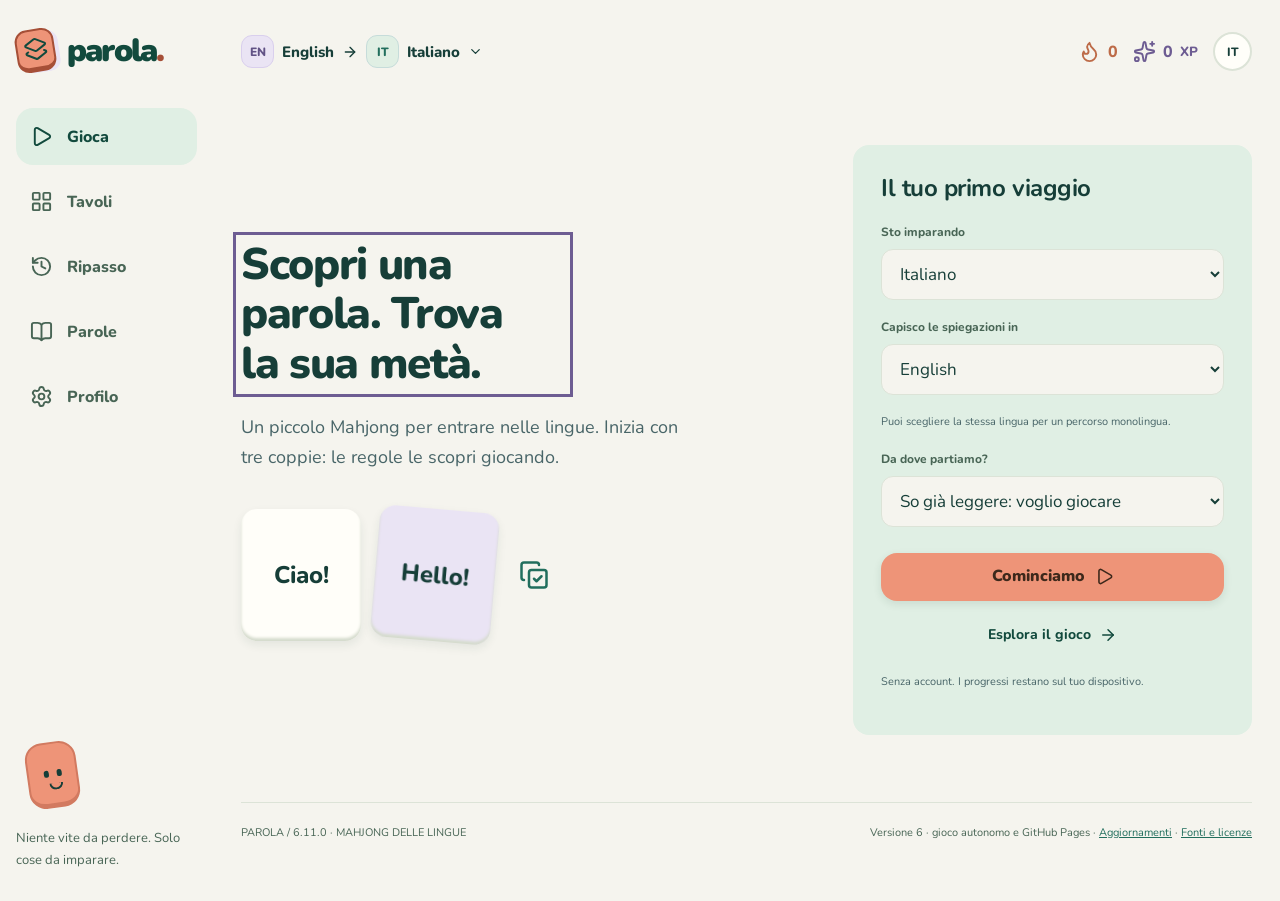
==== commit 7ad470d4: "feat: include audio arabo Microsoft Hoda e correzioni QA nella 6.11.0 Aggiunge 247 MP3 locali per 32" ====
--- a/index.html
+++ b/index.html
@@ -1,5 +1,5 @@
 <!doctype html>
-<html lang="it"><head><meta charset="utf-8"><meta name="viewport" content="width=device-width,initial-scale=1,viewport-fit=cover"><meta name="theme-color" content="#216e5d"><meta name="description" content="Parola: Mahjong, frasi e lingue. Un gioco autonomo in italiano, inglese, arabo e russo."><title>Parola 6.10.2 — Mahjong delle lingue</title><meta name="application-name" content="Parola 6"><link rel="icon" href="./icon.svg" type="image/svg+xml"><style>:root{--paper:#f8f7f3;--card:#fffefb;--ink:#183f43;--muted:#6b7c7d;--line:#e2e6de;--teal:#1b6567;--teal-dark:#124b4e;--mint:#dceceb;--coral:#f18d74;--coral-dark:#cc6854;--peach:#ffede3;--lavender:#e8e1f7;--purple:#7461a4;--gold:#e5b253;--radius:24px;font-family:ui-rounded,"Nunito","Avenir Next",system-ui,-apple-system,"Segoe UI",sans-serif;color:var(--ink);background:var(--paper);font-synthesis:none;font-size:16px}*{box-sizing:border-box}body{margin:0}button,input,select,textarea{font:inherit}button{cursor:pointer;color:inherit;-webkit-tap-highlight-color:transparent}button:disabled{cursor:default}button,a,input,select,textarea{touch-action:manipulation}button:focus-visible,a:focus-visible,input:focus-visible,select:focus-visible,textarea:focus-visible,[tabindex]:focus-visible{outline:3px solid var(--purple);outline-offset:5px}button:active:not(:disabled){transform:translateY(2px)}h1,h2,h3,h4,p{margin:0}h1{font-size:clamp(34px,3.45vw,52px);line-height:1.13;letter-spacing:-1.8px;font-weight:850}h2{font-size:28px;line-height:1.25;letter-spacing:-.7px}h3{font-size:20px;line-height:1.35}p{line-height:1.65}button svg{pointer-events:none;flex:none}svg{vertical-align:middle}button{transition:background .16s,transform .16s,box-shadow .16s}a{color:var(--teal)}bdi{unicode-bidi:isolate}.app-shell{display:grid;grid-template-columns:244px minmax(0,1fr);min-height:100vh}.sidebar{height:100vh;position:sticky;top:0;border-inline-end:1px solid var(--line);padding:31px 22px 24px;background:var(--card);display:flex;flex-direction:column;gap:42px}.brand{display:flex;align-items:center;gap:12px;font-size:32px;font-weight:900;letter-spacing:-1.8px;color:var(--teal-dark)}.brandmark{width:39px;height:43px;border-radius:12px;background:var(--coral);display:grid;place-items:center;transform:rotate(-9deg);border:2px solid var(--coral-dark);border-bottom-width:5px;box-shadow:5px 2px 0 -1px var(--lavender);font-size:23px}.brand .dot{color:var(--coral-dark)}.nav{display:flex;flex-direction:column;gap:8px}.navbtn{background:none;border:2px solid transparent;border-radius:17px;display:flex;align-items:center;gap:14px;min-height:57px;padding:12px 14px;text-align:start;font-size:16px;font-weight:750;color:var(--muted)}.navbtn.current{background:var(--mint);border-color:#c6dfdc;color:var(--teal-dark)}.navbtn:hover:not(.current){background:var(--paper)}.sidebar .sidebase{margin-top:auto}.mini-mascot{height:66px;width:51px;border:2px solid #d27a60;border-bottom-width:5px;border-radius:17px;background:var(--coral);transform:rotate(-8deg);display:flex;align-items:center;justify-content:center;gap:8px;margin:0 0 19px 11px;position:relative}.eye{width:5px;height:7px;background:var(--ink);border-radius:99px}.mini-mascot:after{content:'';position:absolute;width:10px;height:5px;border:2px solid var(--ink);border-top:0;border-radius:0 0 10px 10px;top:39px;left:19px}.sidebase p{font-size:13px;color:var(--muted);line-height:1.7}.main{padding:0 42px 50px;width:100%;max-width:1440px;margin:auto;align-self:start;min-width:0}.topbar{display:flex;align-items:center;justify-content:space-between;gap:18px;border-bottom:1px solid var(--line);padding:23px 0;margin-bottom:30px;min-height:90px}.routebtn{display:flex;align-items:center;gap:11px;border:0;background:transparent;font-size:15px;font-weight:800;padding:5px 0;text-align:start}.langcoin{display:inline-flex;justify-content:center;align-items:center;flex:none;width:33px;height:33px;background:var(--lavender);border-radius:11px;color:#615285;font-size:12px;font-weight:850;border:1px solid #d9cfed}.langcoin.target{background:var(--mint);border-color:#c6dcda;color:var(--teal)}.topstats{display:flex;gap:22px;align-items:center}.topstat{display:flex;gap:7px;align-items:center;font-weight:800;white-space:nowrap}.topstat.flame{color:#bd6b48}.topstat.xp{color:var(--purple)}.profile{height:39px;width:39px;border:2px solid var(--line);border-radius:50%;display:grid;place-items:center;background:var(--card);font-size:12px;font-weight:800}.eyebrow{font-size:11px;letter-spacing:1.6px;font-weight:850;color:var(--teal);text-transform:uppercase;margin-bottom:14px}.hero{display:grid;grid-template-columns:minmax(0,1fr) 265px;align-items:center;gap:24px;padding:8px 0 34px}.hero h1 em{font-style:normal;color:var(--teal)}.hero p{font-size:17px;color:var(--muted);max-width:540px;margin:20px 0 24px}.hero-actions{display:flex;gap:12px;align-items:center;flex-wrap:wrap}.button{display:inline-flex;justify-content:center;align-items:center;gap:10px;min-height:57px;border-radius:16px;padding:13px 23px;border:2px solid var(--teal-dark);border-bottom-width:5px;background:var(--teal);color:white;font-size:16px;font-weight:800;line-height:1.3;text-decoration:none}.button:hover{background:#247579}.button.secondary{background:var(--card);border-color:#d8e1dc;color:var(--ink)}.button.secondary:hover{background:var(--mint)}.button.coral{background:var(--coral);color:var(--ink);border-color:var(--coral-dark)}.button.coral:hover{background:#f5a18b}.button.small{min-height:46px;font-size:14px;padding:10px 15px;border-radius:13px}.button.wide{width:100%}.button:disabled{opacity:.48;transform:none}.textbtn{display:inline-flex;gap:8px;align-items:center;justify-content:center;padding:10px 4px;border:0;background:none;font-size:14px;font-weight:750;min-height:44px;color:var(--muted)}.textbtn:hover{color:var(--teal)}.hero-art{position:relative;min-height:270px;isolation:isolate}.hero-blob{position:absolute;inset:20px 5px 20px 0;border-radius:50% 48% 42% 55%;background:var(--lavender);transform:rotate(-15deg)}.tilefriend{position:absolute;left:88px;top:65px;width:105px;height:132px;border-radius:29px;background:var(--coral);border:3px solid #d3745c;border-bottom-width:12px;transform:rotate(10deg);box-shadow:0 15px 0 -7px #c3b3df77;display:flex;justify-content:center;align-items:center;gap:20px}.tilefriend .eye{width:9px;height:13px;margin-top:-4px}.tilefriend:after{content:'';position:absolute;top:80px;left:40px;width:19px;height:9px;border:3px solid var(--ink);border-top:0;border-radius:0 0 15px 15px}.tilefriend .cheek{position:absolute;top:66px;left:13px;width:17px;height:8px;background:#d7736480;border-radius:50%}.tilefriend .cheek:last-child{left:auto;right:13px}.floatword{position:absolute;background:var(--card);padding:10px 15px;border:2px solid #dedacd;border-bottom-width:5px;border-radius:14px;font-size:18px;font-weight:800;box-shadow:0 5px 15px #3f4c3910}.floatword.a{top:15px;left:13px;transform:rotate(-12deg)}.floatword.b{top:49px;right:-2px;transform:rotate(9deg)}.floatword.c{bottom:15px;left:8px;transform:rotate(7deg)}.floatword.d{right:-5px;bottom:28px;transform:rotate(-8deg)}.art-spark{position:absolute;color:var(--teal);font-size:26px;top:12px;right:55px}.home-columns{display:grid;grid-template-columns:minmax(0,1fr) 280px;gap:25px;align-items:start}.section-title{display:flex;align-items:center;justify-content:space-between;gap:14px;margin:7px 0 19px}.section-title h2{font-size:23px}.section-title .sub{font-size:12px;color:var(--muted)}.recommend{padding:23px 25px;background:var(--teal-dark);border:2px solid #15494a;border-bottom-width:6px;color:var(--card);border-radius:24px;position:relative;overflow:hidden;display:flex;align-items:center;justify-content:space-between;gap:15px;margin-bottom:27px}.recommend:after{content:'';position:absolute;right:-25px;top:-68px;width:150px;height:150px;border-radius:35px;border:24px solid #39757466;transform:rotate(22deg);pointer-events:none}.recommend .eyebrow{color:#bed6d2;margin-bottom:9px}.recommend h3{font-size:25px;margin-bottom:7px}.recommend p{font-size:13px;color:#c7dfda}.recommend .button{position:relative;z-index:1}.chapter-header{display:flex;align-items:center;gap:14px;margin:28px 0 15px}.chapter-icon{height:43px;width:43px;border:1px solid #d6cfeb;background:var(--lavender);border-radius:15px;display:grid;place-items:center;color:var(--purple)}.chapter-header h3{font-size:17px}.chapter-header .eyebrow{font-size:10px;margin-bottom:5px;color:var(--muted)}.chapter-header .line{flex:1;height:1px;background:var(--line)}.units{display:grid;gap:12px}.unitcard{display:flex;gap:16px;align-items:center;background:var(--card);border:2px solid var(--line);border-bottom-width:5px;border-radius:20px;padding:16px 18px;text-align:start;width:100%;min-height:99px}.unitcard:hover{border-color:#c4d9d3}.unitcard.recommended{border-color:#98bbb6;background:#eef6f1}.unitnum{width:51px;height:54px;flex:none;display:grid;place-items:center;font-size:21px;font-weight:850;background:var(--mint);border-radius:16px;border-bottom:1px solid #b9d6d1}.unitcard:nth-child(3n+2) .unitnum{background:var(--peach);border-color:#eec6b2}.unitcard:nth-child(3n) .unitnum{background:var(--lavender);border-color:#d1c5e8}.unittext{flex:1;min-width:0}.unittext h3{font-size:18px;margin-bottom:9px}.minimodes{display:flex;gap:6px;align-items:center}.modedot{width:21px;height:21px;border:1px solid #d9ded6;border-radius:50%;display:grid;place-items:center;color:#b5bfb8;background:#f7f8f4}.modedot.done{background:var(--teal);border-color:var(--teal);color:white}.unittrail{color:#9bafa8}.aside{display:grid;gap:17px;padding-top:7px}.sidecard{padding:22px;border:2px solid var(--line);border-radius:22px;background:var(--card)}.sidecard h3{font-size:17px;margin:12px 0 9px}.sidecard p{font-size:13px;color:var(--muted);line-height:1.75}.sidecard.lilac{background:var(--lavender);border-color:#dbd2ed}.sidecard.peach{background:var(--peach);border-color:#f1d7c8}.sidecard .eyebrow{font-size:10px;margin:0 0 14px}.sidecard .minirow{display:flex;justify-content:space-between;align-items:center;font-size:12px;margin:14px 0}.sidecard .minirow strong{font-size:21px}.minibar{height:9px;background:#ffffffa8;border-radius:99px;overflow:hidden;margin:10px 0}.minibar span{display:block;height:100%;background:var(--purple);border-radius:99px}.tiny-note{font-size:11px;color:var(--muted);line-height:1.7;margin-top:15px}.footer{border-top:1px solid var(--line);margin-top:35px;padding-top:20px;font-size:11px;color:var(--muted);line-height:1.8;display:flex;gap:10px;justify-content:space-between;flex-wrap:wrap}.intro-wrap{max-width:900px;margin:auto}.page-head{margin-bottom:26px}.page-head p{max-width:740px;color:var(--muted);font-size:16px;margin-top:14px}.page-head h1{font-size:39px}.rulebox{padding:26px 30px;background:var(--lavender);border:2px solid #d9cdec;border-radius:25px;margin:22px 0}.rulebox .rulehead{display:flex;gap:10px;align-items:center;font-size:13px;font-weight:850;margin-bottom:13px;color:var(--purple)}.rulebox p{font-size:19px;line-height:1.8}.example-grid{display:grid;grid-template-columns:repeat(3,minmax(0,1fr));gap:13px;margin:22px 0 30px}.example-card{background:var(--card);border:2px solid var(--line);border-bottom-width:4px;border-radius:20px;padding:20px;min-width:0}.example-card .targetline{font-size:20px;font-weight:800;line-height:1.5;min-height:59px}.example-card .supportline{font-size:13px;color:var(--muted);line-height:1.6;margin:9px 0 16px}.sound{border:1px solid #c4dcd5;border-bottom-width:3px;border-radius:12px;background:var(--mint);min-height:42px;min-width:45px;display:inline-flex;align-items:center;justify-content:center;color:var(--teal);padding:7px 10px;gap:6px}.sound.slow{font-size:12px;min-width:49px}.sound.playing{animation:pulse 1s infinite}.audio-buttons{display:flex;gap:7px;align-items:center}.mode-grid{display:grid;grid-template-columns:repeat(4,minmax(0,1fr));gap:12px;margin:19px 0 24px}.mode-card{border:2px solid var(--line);border-bottom-width:5px;background:var(--card);border-radius:19px;padding:18px 14px;text-align:start;min-height:159px;display:flex;flex-direction:column;gap:9px}.mode-card .modeicon{width:36px;height:36px;border-radius:12px;background:var(--mint);display:grid;place-items:center;color:var(--teal)}.mode-card strong{font-size:17px}.mode-card small{font-size:11px;color:var(--muted);line-height:1.65}.mode-card.selected{background:#f1edf9;border-color:#b8a6d6}.mode-card.selected .modeicon{background:#d9cbed;color:var(--purple)}.intro-actions{display:flex;align-items:center;justify-content:space-between;gap:15px;margin:20px 0}.quiet{font-size:12px;color:var(--muted);display:flex;align-items:center;gap:7px}.game-head{display:flex;align-items:center;gap:20px;margin-bottom:22px}.exitbtn{width:42px;height:43px;border:0;background:none;color:var(--muted);display:grid;place-items:center}.game-progress{height:15px;background:#e3e7df;border-radius:99px;overflow:hidden;flex:1}.game-progress span{display:block;height:100%;background:var(--teal);border-radius:99px;transition:width .4s}.game-score{display:flex;gap:7px;align-items:center;font-size:18px;color:var(--purple);font-weight:850}.game-grid{display:grid;grid-template-columns:minmax(0,1fr) 235px;gap:21px;align-items:start}.game-main{min-width:0}.game-title{display:flex;justify-content:space-between;align-items:start;gap:14px;margin-bottom:20px}.game-title h1{font-size:30px;line-height:1.25;letter-spacing:-.9px}.game-title p{font-size:13px;color:var(--muted);line-height:1.6;margin-top:9px}.modebadge{display:inline-flex;gap:7px;align-items:center;white-space:nowrap;background:var(--lavender);color:var(--purple);border-radius:99px;padding:8px 11px;font-size:11px;font-weight:850}.combo-badge{display:inline-flex;gap:6px;align-items:center;font-size:12px;font-weight:800;background:var(--peach);border-radius:99px;padding:7px 11px;color:#a65d3f}.board-frame{background:#eaf0e8;border:2px solid #d7e1d6;border-radius:27px;padding:18px 18px 12px;position:relative;overflow:hidden}.board-frame:before{content:'';position:absolute;inset:0;pointer-events:none;opacity:.65;background-image:radial-gradient(#c8d9cd .8px,transparent .8px);background-size:17px 17px}.board-top{position:relative;display:flex;justify-content:space-between;align-items:center;gap:12px;font-size:11px;font-weight:750;color:#6a8375;margin:0 2px 12px}.board-scroll{position:relative;overflow:auto;scrollbar-width:thin;padding:5px 2px 16px;direction:ltr}.board{position:relative;margin:auto;--tw:124px;--th:134px;--gap:9px;isolation:isolate}.board.words{--tw:99px;--th:96px}.tile{position:absolute;left:calc(var(--x) * (var(--tw) + var(--gap)) + var(--z) * 5px);top:calc(var(--y) * (var(--th) + var(--gap)) - var(--z) * 6px);width:var(--tw);height:var(--th);z-index:calc(1 + var(--z) * 10 + var(--y));border:2px solid #d0d4c5;border-bottom:0;border-radius:16px;background:linear-gradient(160deg,#fffef9,#f4f3e9);box-shadow:0 3px 0 #afbca663,2px 4px 6px #385d3922;display:flex;flex-direction:column;align-items:center;justify-content:center;text-align:center;padding:26px 9px 24px;transition:background .15s,outline .15s,opacity .2s,transform .15s;cursor:pointer;user-select:none;-webkit-user-select:none;overflow:hidden}.tile .tiletext{font-size:clamp(13px,1.1vw,17px);font-weight:800;line-height:1.35;width:100%;overflow-wrap:anywhere}.tile.words .tiletext{font-size:24px;line-height:1.35}.tile .tile-lang{position:absolute;top:8px;left:10px;font-size:9px;color:#849589;font-weight:800;letter-spacing:.6px}.tile .tileaudio{position:absolute;right:6px;bottom:5px;width:30px;height:28px;padding:0;min-width:0;min-height:0;border:0;border-radius:9px;background:transparent;color:#6c8679;display:grid;place-items:center}.tile .tileaudio:hover{background:#d7e4d6}.tile .tile-pos{position:absolute;left:8px;bottom:12px;font-size:8px;max-width:65%;overflow:hidden;text-overflow:ellipsis;white-space:nowrap;color:#8c9b8b;font-weight:650}.tile.support .tiletext{color:#775e91}.tile.support{background:linear-gradient(155deg,#fefcff,#f1eafa);border-color:#d9d1e3;border-bottom-color:#c7bdd2}.tile.covered{filter:saturate(.72);background:#e4e7d8;border-color:#c3cab9;border-bottom-color:#aebba7;cursor:not-allowed}.tile.covered .tiletext{color:#8a9681}.tile:hover:not(.covered){transform:translateY(-3px);box-shadow:0 6px 0 #b3bfaa55,1px 7px 12px #315c3523}.tile.selected{border-color:#df8a6d;border-bottom-color:#c56c50;background:#ffe7d5;box-shadow:0 0 0 3px #eeae92}.tile.hinted{outline:4px solid var(--purple);outline-offset:3px;animation:pulse 1s 2}.tile .earmark{width:43px;height:43px;border-radius:14px;background:var(--mint);display:grid;place-items:center;color:var(--teal)}.tile .wave{display:flex;gap:3px;height:17px;align-items:center;margin-top:10px}.wave i{display:block;width:3px;background:#96b8b0;border-radius:3px;height:7px}.wave i:nth-child(2n){height:14px}.wave i:nth-child(3){height:19px}.tile.gone{opacity:0;pointer-events:none;transform:scale(.85)}.board-bottom{position:relative;text-align:center;font-size:10px;color:#728670;padding-top:3px}.game-tools{display:flex;gap:11px;flex-wrap:wrap;margin:19px 0}.toolbtn{display:flex;gap:10px;align-items:center;background:var(--card);border:2px solid var(--line);border-bottom-width:4px;border-radius:15px;padding:10px 14px;min-height:56px;font-weight:800;font-size:13px}.toolbtn span{display:flex;flex-direction:column;align-items:start;gap:4px}.toolbtn small{font-size:10px;font-weight:600;color:var(--muted)}.toolbtn:hover{background:var(--lavender);border-color:#d5c8e7}.toolbtn.spare{margin-inline-start:auto}.gameaside .sidecard{margin-bottom:15px;padding:18px}.gameaside .sidecard p{font-size:12px}.rule-mini summary{cursor:pointer;font-size:13px;font-weight:850;list-style:none;display:flex;gap:9px;align-items:center;min-height:34px}.rule-mini p{margin-top:13px;line-height:1.9}.little-progress{display:flex;gap:8px;align-items:center;margin:15px 0 8px}.little-progress .chip{width:33px;height:33px;display:grid;place-items:center;border:2px solid #d6dbcf;border-radius:11px;color:#9aa592;background:var(--paper)}.little-progress .chip.done{background:var(--teal);border-color:var(--teal);color:white}.game-note{font-size:11px;line-height:1.8;color:var(--muted);margin-top:15px}.prompt{background:var(--card);border:2px solid var(--line);border-radius:22px;padding:19px 23px;margin-bottom:15px}.prompt .promptlabel{font-size:10px;color:var(--muted);font-weight:800;letter-spacing:.5px;margin-bottom:8px}.prompt .prompttext{font-size:23px;font-weight:800;line-height:1.5}.sentence-tray{display:flex;align-items:center;gap:7px;flex-wrap:wrap;border:2px dashed #bacdc0;min-height:79px;background:#ffffff7a;border-radius:18px;padding:13px 15px;margin:15px 0}.sentence-tray .placeholder{font-size:14px;color:#8b9c8f}.wordchip{font-size:21px;font-weight:800;border-radius:11px;padding:7px 11px;background:var(--mint);border:1px solid #c6dcd0;border-bottom:1px solid #afcdbd}.tray-actions{display:flex;justify-content:space-between;align-items:center;gap:10px;margin:8px 0 14px;flex-wrap:wrap}.feedback{background:var(--mint);border:1px solid #bbd5cd;border-radius:18px;padding:16px 19px;font-size:14px;line-height:1.65;margin:14px 0;display:flex;align-items:center;gap:12px}.feedback.warn{background:#fff0dc;border-color:#ead5b5;color:#865c2e}.feedback .feedbacktext{flex:1}.feedback .feedbacktext small{display:block;color:var(--muted);font-size:12px;margin-top:4px}.feedback.success{background:#e0eee4}.feedback .button{flex:none}.toast{position:fixed;bottom:28px;left:50%;transform:translateX(-50%);background:var(--teal-dark);border:1px solid #578582;color:white;border-radius:16px;padding:15px 22px;font-size:14px;line-height:1.55;box-shadow:0 10px 40px #173f4440;z-index:110;max-width:min(660px,calc(100% - 32px));pointer-events:none;text-align:center}.toast.warn{background:#765832;border-color:#bc9b6e}.summary-wrap{max-width:890px;margin:auto}.summary-hero{text-align:center;padding:20px 0 27px}.trophy-tile{width:87px;height:104px;display:grid;place-items:center;background:var(--coral);border:3px solid var(--coral-dark);border-bottom-width:9px;border-radius:26px;margin:0 auto 23px;transform:rotate(-8deg);box-shadow:12px 7px 0 -3px var(--lavender)}.summary-hero h1{font-size:40px}.summary-hero p{font-size:15px;color:var(--muted);margin-top:13px}.stars{display:flex;gap:9px;justify-content:center;margin-top:18px;color:var(--gold)}.stats-grid{display:grid;grid-template-columns:repeat(3,minmax(0,1fr));gap:15px;margin:18px 0 29px}.stat-card{background:var(--card);border:2px solid var(--line);border-bottom-width:5px;border-radius:23px;padding:22px;text-align:center}.stat-card strong{display:block;font-size:35px;margin:10px 0 5px;font-weight:850}.stat-card span{font-size:12px;color:var(--muted)}.stat-card.coral{border-color:#eac6b6}.stat-card.purple{border-color:#d5cae8}.result-row{border:2px solid var(--line);border-radius:20px;background:var(--card);padding:18px 20px;margin:12px 0;display:flex;gap:13px;align-items:center}.result-row .result-content{flex:1;min-width:0}.result-row .targetline{font-size:20px;font-weight:800;line-height:1.5}.result-row .supportline{font-size:13px;color:var(--muted);margin-top:5px;line-height:1.6}.result-mark{width:32px;height:34px;border-radius:11px;display:grid;place-items:center;flex:none;background:var(--mint);color:var(--teal)}.result-row .status-tag{font-size:10px;display:inline-block;padding:4px 7px;margin-top:9px;border-radius:6px;background:var(--paper);color:var(--muted)}.missed-card{border:2px solid #e6d2b9;background:#fff1df;border-radius:22px;padding:23px;margin:24px 0}.missed-card h3{margin-bottom:13px}.missed-card p{font-size:14px;margin-bottom:8px;line-height:1.8}.summary-actions{display:flex;gap:12px;justify-content:center;margin-top:27px;flex-wrap:wrap}.settings-grid{display:grid;grid-template-columns:1fr 1fr;gap:22px}.settings-card{border:2px solid var(--line);border-radius:25px;background:var(--card);padding:27px}.settings-card h2{font-size:22px;margin-bottom:20px}.field{margin-bottom:17px}.field label{display:block;font-size:12px;color:var(--muted);font-weight:750;margin-bottom:8px;line-height:1.5}.field select,.field input[type=search]{background:var(--paper);border:2px solid var(--line);border-radius:14px;width:100%;min-height:54px;padding:12px 14px;color:var(--ink);font-size:17px}.route-settings{display:grid;grid-template-columns:1fr 40px 1fr;gap:8px;align-items:end}.route-settings .swap{width:40px;height:54px;border:0;background:none;display:grid;place-items:center;margin-bottom:17px;color:var(--teal)}.setting-toggle{display:flex;gap:15px;align-items:center;justify-content:space-between;font-size:14px;line-height:1.55;padding:14px 0;border-top:1px solid var(--line)}.setting-toggle input{accent-color:var(--teal);width:22px;height:22px;flex:none}.voice-row{display:flex;gap:10px;align-items:center;border-bottom:1px solid var(--line);padding:12px 0}.voice-row .vname{flex:1;font-size:14px;font-weight:750}.voice-row small{display:block;font-size:10px;font-weight:500;color:var(--muted);margin-top:5px}.note-warning{background:#fff0da;border:1px solid #e5cfaf;border-radius:14px;padding:13px 15px;font-size:12px;line-height:1.75;color:#80623e;margin:16px 0}.notebook-search{display:flex;align-items:center;gap:13px;flex-wrap:wrap;margin:25px 0}.notebook-search input{min-width:0;flex:1;min-height:54px;border:2px solid var(--line);border-radius:14px;background:var(--card);padding:14px 18px;color:var(--ink);font-size:16px}.notebook-search .button{flex:none}.empty-state{border:2px dashed #cdd9ce;border-radius:27px;padding:46px 30px;text-align:center;background:#fffefb80;margin:28px 0}.empty-state svg{color:#a0b6a7;margin-bottom:18px}.empty-state p{font-size:16px;color:var(--muted);max-width:500px;margin:0 auto 20px}.notebook-grid{display:grid;grid-template-columns:1fr 1fr;gap:15px}.notebook-grid .example-card{padding:23px}.notebook-grid .targetline{min-height:0}.review-card{display:flex;gap:18px;align-items:center;padding:21px;border:2px solid var(--line);border-bottom-width:5px;border-radius:22px;background:var(--card);margin:13px 0}.review-card .rtext{flex:1}.review-card h3{font-size:18px}.review-card p{font-size:12px;color:var(--muted);margin-top:5px}.review-count{font-size:31px;font-weight:850;color:var(--purple);background:var(--lavender);border-radius:18px;min-width:64px;height:69px;display:grid;place-items:center}.modal{width:min(640px,calc(100% - 28px));max-height:90vh;border:2px solid var(--line);border-radius:28px;background:var(--paper);padding:28px;color:var(--ink);box-shadow:0 25px 110px #163f4555;overflow:auto}.modal::backdrop{background:#153f466f;backdrop-filter:blur(5px)}.modal-top{display:flex;align-items:start;justify-content:space-between;gap:15px;margin-bottom:19px}.modal-top h2{font-size:26px}.closebtn{width:37px;height:38px;flex:none;display:grid;place-items:center;border:0;background:var(--mint);border-radius:11px}.modal p{font-size:14px;color:var(--muted);line-height:1.8}.written{width:100%;border:2px solid #b9cec3;border-bottom-width:5px;background:var(--card);border-radius:18px;padding:17px;font-size:23px;line-height:1.8;min-height:109px;margin:17px 0 10px;resize:vertical;color:var(--ink)}.keyboard{display:flex;flex-wrap:wrap;gap:5px;margin:8px 0 20px;direction:ltr}.keybtn{min-height:37px;min-width:33px;padding:5px 8px;font-size:16px;background:var(--card);border:1px solid #ccd8cb;border-bottom-width:3px;border-radius:8px}.modal .help-meaning{font-size:22px;color:var(--ink);font-weight:800;padding:18px;background:var(--mint);border-radius:16px;margin-top:17px;line-height:1.7}.model-box{background:var(--lavender);border-radius:16px;padding:15px 18px;margin-top:16px;font-size:21px;font-weight:750}.modal-actions{display:flex;align-items:center;justify-content:space-between;gap:10px;margin-top:17px}.alpha-grid{display:grid;grid-template-columns:repeat(6,1fr);gap:7px;margin:20px 0;direction:inherit}.alpha-cell{padding:13px 7px;text-align:center;background:var(--card);border:1px solid var(--line);border-bottom-width:3px;border-radius:10px;font-size:23px;font-weight:750}.sr-only{position:absolute;clip:rect(0,0,0,0);width:1px;height:1px;padding:0;border:0;overflow:hidden}.rtltext{direction:rtl}.confetti{pointer-events:none;position:fixed;inset:0;overflow:hidden;z-index:99}.confetti i{position:absolute;top:-30px;width:9px;height:15px;border-radius:3px;background:var(--coral);animation:fall 1.9s ease-in forwards}.confetti i:nth-child(3n){background:var(--teal)}.confetti i:nth-child(3n+1){background:var(--purple)}[lang=ar]{font-family:Tahoma,"Segoe UI",Arial,sans-serif;letter-spacing:0}[lang=ar].tiletext{font-size:20px;line-height:1.65}.words [lang=ar].tiletext{font-size:25px}[dir=rtl] .hero-art{transform:scaleX(-1)}[dir=rtl] .hero-art .floatword{direction:rtl;transform:scaleX(-1)}[dir=rtl] .unittrail{transform:scaleX(-1)}[dir=rtl] .right-arrow{transform:scaleX(-1)}[dir=rtl] h1{letter-spacing:0;line-height:1.35}.mobile-nav-label{display:none}@keyframes pulse{50%{box-shadow:0 0 0 5px #a693c54a}}@keyframes fall{to{transform:translateY(105vh) rotate(480deg);opacity:0}}@media(min-width:1600px){.main{padding-inline:54px}.hero{grid-template-columns:1fr 300px}.hero-art{transform:scale(1.1)}}@media(max-width:1280px){.app-shell{grid-template-columns:213px minmax(0,1fr)}.sidebar{padding:29px 16px}.main{padding-inline:28px}.home-columns{grid-template-columns:minmax(0,1fr) 250px}.hero{grid-template-columns:1fr 227px}.hero-art{transform:scale(.9);transform-origin:center}.game-grid{grid-template-columns:minmax(0,1fr)}.gameaside{display:grid;grid-template-columns:1fr 1fr;gap:16px}.gameaside .sidecard{margin:0}.gameaside .game-note{grid-column:1/-1}.board{--tw:133px;--th:138px}.board.words{--tw:107px;--th:100px}.mode-card{padding:15px 12px}}@media(max-width:1060px){.home-columns{grid-template-columns:minmax(0,1fr)}.aside{grid-template-columns:1fr 1fr 1fr;gap:12px}.sidecard{padding:17px}.hero{grid-template-columns:1fr 220px}.hero h1{font-size:38px}.hero p{font-size:15px}.settings-grid{grid-template-columns:1fr}.mode-grid{grid-template-columns:1fr 1fr}.mode-card{min-height:135px}.example-grid{grid-template-columns:1fr}.example-card{display:block}.example-grid .example-card{display:grid;grid-template-columns:1fr auto;gap:7px 20px}.example-grid .targetline{min-height:0}.example-grid .supportline{grid-column:1;margin:0}.example-grid .audio-buttons{grid-column:2;grid-row:1/3}.board{--tw:116px;--th:138px}.board.words{--tw:95px;--th:100px}.notebook-grid{grid-template-columns:1fr}}@media(max-width:820px){.app-shell{display:block}.sidebar{height:auto;position:relative;padding:18px 23px;border-inline-end:0;border-bottom:1px solid var(--line);flex-direction:row;align-items:center;justify-content:space-between;gap:10px}.brand{font-size:27px}.brandmark{width:34px;height:38px;font-size:21px}.nav{flex-direction:row;gap:1px}.navbtn{padding:9px 10px;min-height:43px;border-radius:13px;font-size:0;gap:0}.navbtn svg{width:21px;height:21px}.sidebase{display:none}.main{padding-inline:24px}.topbar{min-height:77px;padding:19px 0;margin-bottom:25px}.topstats{gap:18px}.hero h1{font-size:43px}.hero{grid-template-columns:minmax(0,1fr) 245px;gap:14px}.hero-art{transform:scale(.95)}.board{--tw:133px;--th:140px}.board.words{--tw:107px;--th:100px}.gameaside{grid-template-columns:1fr 1fr}}@media(max-width:620px){.sidebar{padding:15px 18px}.brand{font-size:26px}.brandmark{height:35px;width:31px;font-size:19px}.navbtn{padding:9px 8px}.navbtn svg{width:20px;height:20px}.main{padding:0 17px 100px}.topbar{padding:16px 0;min-height:73px;margin-bottom:22px}.routebtn{font-size:13px;gap:7px}.langcoin{width:27px;height:29px;font-size:10px;border-radius:9px}.topstat{font-size:13px}.topstats{gap:13px}.topstat svg{width:19px;height:19px}.profile{display:none}.hero{display:block;padding:8px 0 24px;position:relative}.hero h1{font-size:37px;letter-spacing:-1.4px}.hero .eyebrow{font-size:10px;letter-spacing:1.3px}.hero p{font-size:15px;max-width:400px;margin:17px 0 22px}.hero-art{display:none}.hero-actions .button{font-size:15px}.aside{grid-template-columns:1fr 1fr}.aside .sidecard:first-child{grid-column:1/-1}.home-columns{gap:22px}.section-title h2{font-size:21px}.section-title .sub{display:none}.recommend{padding:20px;gap:12px;border-radius:21px}.recommend h3{font-size:22px}.recommend .eyebrow{font-size:9px;letter-spacing:1px}.recommend .button{font-size:0;min-width:50px;width:50px;padding:12px}.recommend .button svg{width:20px}.unitcard{padding:15px;gap:13px}.unittext h3{font-size:17px}.unitnum{width:47px;height:51px;font-size:20px}.chapter-header{margin-top:24px}.game-title{gap:10px}.game-title h1{font-size:25px}.game-title .modebadge{font-size:0;padding:10px}.game-title .modebadge svg{width:18px;height:18px}.game-title p{font-size:12px}.game-head{gap:12px;margin-bottom:17px}.game-score{font-size:16px}.board-frame{padding:16px 7px 10px;border-radius:21px}.board{--tw:calc((100vw - 92px)/4);--th:137px;--gap:7px}.board.words{--tw:calc((100vw - 101px)/5);--th:90px;--gap:7px}.tile{padding:25px 5px 26px;border-radius:12px;border-bottom-width:6px}.tile .tiletext{font-size:13px;line-height:1.35;overflow-wrap:anywhere}.tile.words .tiletext{font-size:18px;line-height:1.4}.tile .tile-lang{top:7px;left:6px;font-size:8px}.tile .tileaudio{width:29px;height:27px;right:3px;bottom:4px}.tile .tileaudio svg{width:14px;height:14px}.tile .tile-pos{font-size:6px;left:5px;bottom:13px;max-width:50%}.tile .earmark{width:33px;height:36px;border-radius:11px}.tile .earmark svg{width:22px;height:22px}.tile .wave{margin-top:8px}.board-top{font-size:9px;margin-inline:4px}.board-bottom{font-size:9px;padding-inline:5px}.board-scroll{padding-bottom:11px}.tile .wave i{width:2px}.game-tools{gap:7px;margin:14px 0}.toolbtn{font-size:11px;padding:10px;min-height:54px;gap:6px;border-radius:13px}.toolbtn svg{width:19px;height:19px}.toolbtn small{font-size:9px}.toolbtn.spare{margin-inline-start:0}.gameaside{grid-template-columns:1fr;gap:11px}.gameaside .sidecard{padding:15px 18px}.gameaside .sidecard h3{margin-top:0;font-size:15px}.gameaside .sidecard.goalcard{display:none}.prompt{padding:15px 17px;border-radius:18px}.prompt .prompttext{font-size:21px}.sentence-tray{padding:11px;min-height:70px;margin:13px 0}.wordchip{font-size:17px;padding:6px 8px;border-radius:9px}.sentence-tray .placeholder{font-size:12px}.page-head h1{font-size:32px}.page-head p{font-size:14px}.rulebox{padding:21px;border-radius:21px}.rulebox p{font-size:17px;line-height:1.9}.example-grid{gap:10px}.example-grid .example-card{padding:17px;gap:7px 12px;border-radius:17px}.example-card .targetline{font-size:19px}.example-card .supportline{font-size:12px}.example-grid .audio-buttons .slow{display:none}.mode-grid{gap:10px}.mode-card strong{font-size:16px}.mode-card small{font-size:11px}.mode-card{padding:15px;min-height:153px}.intro-actions{flex-direction:column-reverse;align-items:stretch}.intro-actions .quiet{justify-content:center}.feedback{font-size:12px;padding:14px;gap:9px;flex-wrap:wrap}.feedback .feedbacktext{min-width:160px}.feedback .button{font-size:12px;min-height:41px;padding:8px 12px}.summary-hero h1{font-size:31px}.summary-hero p{font-size:14px}.stats-grid{gap:9px}.stat-card{padding:17px 8px;border-radius:17px}.stat-card strong{font-size:28px}.stat-card span{font-size:10px}.stat-card svg{width:22px;height:22px}.result-row{padding:15px;gap:9px}.result-row .targetline{font-size:18px}.result-row .supportline{font-size:12px}.result-mark{width:25px;height:29px;border-radius:9px}.result-mark svg{width:16px}.result-row .slow{display:none}.result-row .sound{min-width:36px;min-height:39px}.settings-card{padding:21px;border-radius:22px}.settings-card h2{font-size:20px}.route-settings{grid-template-columns:minmax(0,1fr) 32px minmax(0,1fr);gap:5px}.field select{font-size:15px;padding:10px;min-height:52px}.route-settings .swap{width:32px}.field label{font-size:11px;min-height:32px}.settings-grid{gap:15px}.notebook-search .button{font-size:12px;min-height:43px}.notebook-search input{flex-basis:100%;font-size:15px}.review-card{padding:17px;gap:12px}.review-card .button{font-size:0;padding:12px;min-width:42px}.review-card h3{font-size:16px}.review-card .review-count{min-width:45px;height:54px;font-size:24px;border-radius:14px}.modal{padding:23px;border-radius:24px}.modal-top h2{font-size:23px}.written{font-size:21px}.modal .help-meaning{font-size:21px}.modal .helpBody{font-size:13px}.toast{bottom:18px;font-size:12px;padding:13px 16px}.alpha-grid{grid-template-columns:repeat(5,1fr)}[lang=ar].tiletext{font-size:16px}.words [lang=ar].tiletext{font-size:19px}.footer{font-size:10px}.large .board{--tw:108px;--th:150px}.large .board.words{--tw:85px;--th:108px}.large .tile .tiletext{font-size:16px}.large .tile.words .tiletext{font-size:22px}}@media(prefers-reduced-motion:reduce){*{animation:none!important;transition:none!important;scroll-behavior:auto!important}.confetti{display:none}}
+<html lang="it"><head><meta charset="utf-8"><meta name="viewport" content="width=device-width,initial-scale=1,viewport-fit=cover"><meta name="theme-color" content="#216e5d"><meta name="description" content="Parola: Mahjong, frasi e lingue. Un gioco autonomo in italiano, inglese, arabo e russo."><title>Parola 6.11.0 — Mahjong delle lingue</title><meta name="application-name" content="Parola 6"><link rel="icon" href="./icon.svg" type="image/svg+xml"><style>:root{--paper:#f8f7f3;--card:#fffefb;--ink:#183f43;--muted:#6b7c7d;--line:#e2e6de;--teal:#1b6567;--teal-dark:#124b4e;--mint:#dceceb;--coral:#f18d74;--coral-dark:#cc6854;--peach:#ffede3;--lavender:#e8e1f7;--purple:#7461a4;--gold:#e5b253;--radius:24px;font-family:ui-rounded,"Nunito","Avenir Next",system-ui,-apple-system,"Segoe UI",sans-serif;color:var(--ink);background:var(--paper);font-synthesis:none;font-size:16px}*{box-sizing:border-box}body{margin:0}button,input,select,textarea{font:inherit}button{cursor:pointer;color:inherit;-webkit-tap-highlight-color:transparent}button:disabled{cursor:default}button,a,input,select,textarea{touch-action:manipulation}button:focus-visible,a:focus-visible,input:focus-visible,select:focus-visible,textarea:focus-visible,[tabindex]:focus-visible{outline:3px solid var(--purple);outline-offset:5px}button:active:not(:disabled){transform:translateY(2px)}h1,h2,h3,h4,p{margin:0}h1{font-size:clamp(34px,3.45vw,52px);line-height:1.13;letter-spacing:-1.8px;font-weight:850}h2{font-size:28px;line-height:1.25;letter-spacing:-.7px}h3{font-size:20px;line-height:1.35}p{line-height:1.65}button svg{pointer-events:none;flex:none}svg{vertical-align:middle}button{transition:background .16s,transform .16s,box-shadow .16s}a{color:var(--teal)}bdi{unicode-bidi:isolate}.app-shell{display:grid;grid-template-columns:244px minmax(0,1fr);min-height:100vh}.sidebar{height:100vh;position:sticky;top:0;border-inline-end:1px solid var(--line);padding:31px 22px 24px;background:var(--card);display:flex;flex-direction:column;gap:42px}.brand{display:flex;align-items:center;gap:12px;font-size:32px;font-weight:900;letter-spacing:-1.8px;color:var(--teal-dark)}.brandmark{width:39px;height:43px;border-radius:12px;background:var(--coral);display:grid;place-items:center;transform:rotate(-9deg);border:2px solid var(--coral-dark);border-bottom-width:5px;box-shadow:5px 2px 0 -1px var(--lavender);font-size:23px}.brand .dot{color:var(--coral-dark)}.nav{display:flex;flex-direction:column;gap:8px}.navbtn{background:none;border:2px solid transparent;border-radius:17px;display:flex;align-items:center;gap:14px;min-height:57px;padding:12px 14px;text-align:start;font-size:16px;font-weight:750;color:var(--muted)}.navbtn.current{background:var(--mint);border-color:#c6dfdc;color:var(--teal-dark)}.navbtn:hover:not(.current){background:var(--paper)}.sidebar .sidebase{margin-top:auto}.mini-mascot{height:66px;width:51px;border:2px solid #d27a60;border-bottom-width:5px;border-radius:17px;background:var(--coral);transform:rotate(-8deg);display:flex;align-items:center;justify-content:center;gap:8px;margin:0 0 19px 11px;position:relative}.eye{width:5px;height:7px;background:var(--ink);border-radius:99px}.mini-mascot:after{content:'';position:absolute;width:10px;height:5px;border:2px solid var(--ink);border-top:0;border-radius:0 0 10px 10px;top:39px;left:19px}.sidebase p{font-size:13px;color:var(--muted);line-height:1.7}.main{padding:0 42px 50px;width:100%;max-width:1440px;margin:auto;align-self:start;min-width:0}.topbar{display:flex;align-items:center;justify-content:space-between;gap:18px;border-bottom:1px solid var(--line);padding:23px 0;margin-bottom:30px;min-height:90px}.routebtn{display:flex;align-items:center;gap:11px;border:0;background:transparent;font-size:15px;font-weight:800;padding:5px 0;text-align:start}.langcoin{display:inline-flex;justify-content:center;align-items:center;flex:none;width:33px;height:33px;background:var(--lavender);border-radius:11px;color:#615285;font-size:12px;font-weight:850;border:1px solid #d9cfed}.langcoin.target{background:var(--mint);border-color:#c6dcda;color:var(--teal)}.topstats{display:flex;gap:22px;align-items:center}.topstat{display:flex;gap:7px;align-items:center;font-weight:800;white-space:nowrap}.topstat.flame{color:#bd6b48}.topstat.xp{color:var(--purple)}.profile{height:39px;width:39px;border:2px solid var(--line);border-radius:50%;display:grid;place-items:center;background:var(--card);font-size:12px;font-weight:800}.eyebrow{font-size:11px;letter-spacing:1.6px;font-weight:850;color:var(--teal);text-transform:uppercase;margin-bottom:14px}.hero{display:grid;grid-template-columns:minmax(0,1fr) 265px;align-items:center;gap:24px;padding:8px 0 34px}.hero h1 em{font-style:normal;color:var(--teal)}.hero p{font-size:17px;color:var(--muted);max-width:540px;margin:20px 0 24px}.hero-actions{display:flex;gap:12px;align-items:center;flex-wrap:wrap}.button{display:inline-flex;justify-content:center;align-items:center;gap:10px;min-height:57px;border-radius:16px;padding:13px 23px;border:2px solid var(--teal-dark);border-bottom-width:5px;background:var(--teal);color:white;font-size:16px;font-weight:800;line-height:1.3;text-decoration:none}.button:hover{background:#247579}.button.secondary{background:var(--card);border-color:#d8e1dc;color:var(--ink)}.button.secondary:hover{background:var(--mint)}.button.coral{background:var(--coral);color:var(--ink);border-color:var(--coral-dark)}.button.coral:hover{background:#f5a18b}.button.small{min-height:46px;font-size:14px;padding:10px 15px;border-radius:13px}.button.wide{width:100%}.button:disabled{opacity:.48;transform:none}.textbtn{display:inline-flex;gap:8px;align-items:center;justify-content:center;padding:10px 4px;border:0;background:none;font-size:14px;font-weight:750;min-height:44px;color:var(--muted)}.textbtn:hover{color:var(--teal)}.hero-art{position:relative;min-height:270px;isolation:isolate}.hero-blob{position:absolute;inset:20px 5px 20px 0;border-radius:50% 48% 42% 55%;background:var(--lavender);transform:rotate(-15deg)}.tilefriend{position:absolute;left:88px;top:65px;width:105px;height:132px;border-radius:29px;background:var(--coral);border:3px solid #d3745c;border-bottom-width:12px;transform:rotate(10deg);box-shadow:0 15px 0 -7px #c3b3df77;display:flex;justify-content:center;align-items:center;gap:20px}.tilefriend .eye{width:9px;height:13px;margin-top:-4px}.tilefriend:after{content:'';position:absolute;top:80px;left:40px;width:19px;height:9px;border:3px solid var(--ink);border-top:0;border-radius:0 0 15px 15px}.tilefriend .cheek{position:absolute;top:66px;left:13px;width:17px;height:8px;background:#d7736480;border-radius:50%}.tilefriend .cheek:last-child{left:auto;right:13px}.floatword{position:absolute;background:var(--card);padding:10px 15px;border:2px solid #dedacd;border-bottom-width:5px;border-radius:14px;font-size:18px;font-weight:800;box-shadow:0 5px 15px #3f4c3910}.floatword.a{top:15px;left:13px;transform:rotate(-12deg)}.floatword.b{top:49px;right:-2px;transform:rotate(9deg)}.floatword.c{bottom:15px;left:8px;transform:rotate(7deg)}.floatword.d{right:-5px;bottom:28px;transform:rotate(-8deg)}.art-spark{position:absolute;color:var(--teal);font-size:26px;top:12px;right:55px}.home-columns{display:grid;grid-template-columns:minmax(0,1fr) 280px;gap:25px;align-items:start}.section-title{display:flex;align-items:center;justify-content:space-between;gap:14px;margin:7px 0 19px}.section-title h2{font-size:23px}.section-title .sub{font-size:12px;color:var(--muted)}.recommend{padding:23px 25px;background:var(--teal-dark);border:2px solid #15494a;border-bottom-width:6px;color:var(--card);border-radius:24px;position:relative;overflow:hidden;display:flex;align-items:center;justify-content:space-between;gap:15px;margin-bottom:27px}.recommend:after{content:'';position:absolute;right:-25px;top:-68px;width:150px;height:150px;border-radius:35px;border:24px solid #39757466;transform:rotate(22deg);pointer-events:none}.recommend .eyebrow{color:#bed6d2;margin-bottom:9px}.recommend h3{font-size:25px;margin-bottom:7px}.recommend p{font-size:13px;color:#c7dfda}.recommend .button{position:relative;z-index:1}.chapter-header{display:flex;align-items:center;gap:14px;margin:28px 0 15px}.chapter-icon{height:43px;width:43px;border:1px solid #d6cfeb;background:var(--lavender);border-radius:15px;display:grid;place-items:center;color:var(--purple)}.chapter-header h3{font-size:17px}.chapter-header .eyebrow{font-size:10px;margin-bottom:5px;color:var(--muted)}.chapter-header .line{flex:1;height:1px;background:var(--line)}.units{display:grid;gap:12px}.unitcard{display:flex;gap:16px;align-items:center;background:var(--card);border:2px solid var(--line);border-bottom-width:5px;border-radius:20px;padding:16px 18px;text-align:start;width:100%;min-height:99px}.unitcard:hover{border-color:#c4d9d3}.unitcard.recommended{border-color:#98bbb6;background:#eef6f1}.unitnum{width:51px;height:54px;flex:none;display:grid;place-items:center;font-size:21px;font-weight:850;background:var(--mint);border-radius:16px;border-bottom:1px solid #b9d6d1}.unitcard:nth-child(3n+2) .unitnum{background:var(--peach);border-color:#eec6b2}.unitcard:nth-child(3n) .unitnum{background:var(--lavender);border-color:#d1c5e8}.unittext{flex:1;min-width:0}.unittext h3{font-size:18px;margin-bottom:9px}.minimodes{display:flex;gap:6px;align-items:center}.modedot{width:21px;height:21px;border:1px solid #d9ded6;border-radius:50%;display:grid;place-items:center;color:#b5bfb8;background:#f7f8f4}.modedot.done{background:var(--teal);border-color:var(--teal);color:white}.unittrail{color:#9bafa8}.aside{display:grid;gap:17px;padding-top:7px}.sidecard{padding:22px;border:2px solid var(--line);border-radius:22px;background:var(--card)}.sidecard h3{font-size:17px;margin:12px 0 9px}.sidecard p{font-size:13px;color:var(--muted);line-height:1.75}.sidecard.lilac{background:var(--lavender);border-color:#dbd2ed}.sidecard.peach{background:var(--peach);border-color:#f1d7c8}.sidecard .eyebrow{font-size:10px;margin:0 0 14px}.sidecard .minirow{display:flex;justify-content:space-between;align-items:center;font-size:12px;margin:14px 0}.sidecard .minirow strong{font-size:21px}.minibar{height:9px;background:#ffffffa8;border-radius:99px;overflow:hidden;margin:10px 0}.minibar span{display:block;height:100%;background:var(--purple);border-radius:99px}.tiny-note{font-size:11px;color:var(--muted);line-height:1.7;margin-top:15px}.footer{border-top:1px solid var(--line);margin-top:35px;padding-top:20px;font-size:11px;color:var(--muted);line-height:1.8;display:flex;gap:10px;justify-content:space-between;flex-wrap:wrap}.intro-wrap{max-width:900px;margin:auto}.page-head{margin-bottom:26px}.page-head p{max-width:740px;color:var(--muted);font-size:16px;margin-top:14px}.page-head h1{font-size:39px}.rulebox{padding:26px 30px;background:var(--lavender);border:2px solid #d9cdec;border-radius:25px;margin:22px 0}.rulebox .rulehead{display:flex;gap:10px;align-items:center;font-size:13px;font-weight:850;margin-bottom:13px;color:var(--purple)}.rulebox p{font-size:19px;line-height:1.8}.example-grid{display:grid;grid-template-columns:repeat(3,minmax(0,1fr));gap:13px;margin:22px 0 30px}.example-card{background:var(--card);border:2px solid var(--line);border-bottom-width:4px;border-radius:20px;padding:20px;min-width:0}.example-card .targetline{font-size:20px;font-weight:800;line-height:1.5;min-height:59px}.example-card .supportline{font-size:13px;color:var(--muted);line-height:1.6;margin:9px 0 16px}.sound{border:1px solid #c4dcd5;border-bottom-width:3px;border-radius:12px;background:var(--mint);min-height:42px;min-width:45px;display:inline-flex;align-items:center;justify-content:center;color:var(--teal);padding:7px 10px;gap:6px}.sound.slow{font-size:12px;min-width:49px}.sound.playing{animation:pulse 1s infinite}.audio-buttons{display:flex;gap:7px;align-items:center}.mode-grid{display:grid;grid-template-columns:repeat(4,minmax(0,1fr));gap:12px;margin:19px 0 24px}.mode-card{border:2px solid var(--line);border-bottom-width:5px;background:var(--card);border-radius:19px;padding:18px 14px;text-align:start;min-height:159px;display:flex;flex-direction:column;gap:9px}.mode-card .modeicon{width:36px;height:36px;border-radius:12px;background:var(--mint);display:grid;place-items:center;color:var(--teal)}.mode-card strong{font-size:17px}.mode-card small{font-size:11px;color:var(--muted);line-height:1.65}.mode-card.selected{background:#f1edf9;border-color:#b8a6d6}.mode-card.selected .modeicon{background:#d9cbed;color:var(--purple)}.intro-actions{display:flex;align-items:center;justify-content:space-between;gap:15px;margin:20px 0}.quiet{font-size:12px;color:var(--muted);display:flex;align-items:center;gap:7px}.game-head{display:flex;align-items:center;gap:20px;margin-bottom:22px}.exitbtn{width:42px;height:43px;border:0;background:none;color:var(--muted);display:grid;place-items:center}.game-progress{height:15px;background:#e3e7df;border-radius:99px;overflow:hidden;flex:1}.game-progress span{display:block;height:100%;background:var(--teal);border-radius:99px;transition:width .4s}.game-score{display:flex;gap:7px;align-items:center;font-size:18px;color:var(--purple);font-weight:850}.game-grid{display:grid;grid-template-columns:minmax(0,1fr) 235px;gap:21px;align-items:start}.game-main{min-width:0}.game-title{display:flex;justify-content:space-between;align-items:start;gap:14px;margin-bottom:20px}.game-title h1{font-size:30px;line-height:1.25;letter-spacing:-.9px}.game-title p{font-size:13px;color:var(--muted);line-height:1.6;margin-top:9px}.modebadge{display:inline-flex;gap:7px;align-items:center;white-space:nowrap;background:var(--lavender);color:var(--purple);border-radius:99px;padding:8px 11px;font-size:11px;font-weight:850}.combo-badge{display:inline-flex;gap:6px;align-items:center;font-size:12px;font-weight:800;background:var(--peach);border-radius:99px;padding:7px 11px;color:#a65d3f}.board-frame{background:#eaf0e8;border:2px solid #d7e1d6;border-radius:27px;padding:18px 18px 12px;position:relative;overflow:hidden}.board-frame:before{content:'';position:absolute;inset:0;pointer-events:none;opacity:.65;background-image:radial-gradient(#c8d9cd .8px,transparent .8px);background-size:17px 17px}.board-top{position:relative;display:flex;justify-content:space-between;align-items:center;gap:12px;font-size:11px;font-weight:750;color:#6a8375;margin:0 2px 12px}.board-scroll{position:relative;overflow:auto;scrollbar-width:thin;padding:5px 2px 16px;direction:ltr}.board{position:relative;margin:auto;--tw:124px;--th:134px;--gap:9px;isolation:isolate}.board.words{--tw:99px;--th:96px}.tile{position:absolute;left:calc(var(--x) * (var(--tw) + var(--gap)) + var(--z) * 5px);top:calc(var(--y) * (var(--th) + var(--gap)) - var(--z) * 6px);width:var(--tw);height:var(--th);z-index:calc(1 + var(--z) * 10 + var(--y));border:2px solid #d0d4c5;border-bottom:0;border-radius:16px;background:linear-gradient(160deg,#fffef9,#f4f3e9);box-shadow:0 3px 0 #afbca663,2px 4px 6px #385d3922;display:flex;flex-direction:column;align-items:center;justify-content:center;text-align:center;padding:26px 9px 24px;transition:background .15s,outline .15s,opacity .2s,transform .15s;cursor:pointer;user-select:none;-webkit-user-select:none;overflow:hidden}.tile .tiletext{font-size:clamp(13px,1.1vw,17px);font-weight:800;line-height:1.35;width:100%;overflow-wrap:anywhere}.tile.words .tiletext{font-size:24px;line-height:1.35}.tile .tile-lang{position:absolute;top:8px;left:10px;font-size:9px;color:#849589;font-weight:800;letter-spacing:.6px}.tile .tileaudio{position:absolute;right:6px;bottom:5px;width:30px;height:28px;padding:0;min-width:0;min-height:0;border:0;border-radius:9px;background:transparent;color:#6c8679;display:grid;place-items:center}.tile .tileaudio:hover{background:#d7e4d6}.tile .tile-pos{position:absolute;left:8px;bottom:12px;font-size:8px;max-width:65%;overflow:hidden;text-overflow:ellipsis;white-space:nowrap;color:#8c9b8b;font-weight:650}.tile.support .tiletext{color:#775e91}.tile.support{background:linear-gradient(155deg,#fefcff,#f1eafa);border-color:#d9d1e3;border-bottom-color:#c7bdd2}.tile.covered{filter:saturate(.72);background:#e4e7d8;border-color:#c3cab9;border-bottom-color:#aebba7;cursor:not-allowed}.tile.covered .tiletext{color:#8a9681}.tile:hover:not(.covered){transform:translateY(-3px);box-shadow:0 6px 0 #b3bfaa55,1px 7px 12px #315c3523}.tile.selected{border-color:#df8a6d;border-bottom-color:#c56c50;background:#ffe7d5;box-shadow:0 0 0 3px #eeae92}.tile.hinted{outline:4px solid var(--purple);outline-offset:3px;animation:pulse 1s 2}.tile .earmark{width:43px;height:43px;border-radius:14px;background:var(--mint);display:grid;place-items:center;color:var(--teal)}.tile .wave{display:flex;gap:3px;height:17px;align-items:center;margin-top:10px}.wave i{display:block;width:3px;background:#96b8b0;border-radius:3px;height:7px}.wave i:nth-child(2n){height:14px}.wave i:nth-child(3){height:19px}.tile.gone{opacity:0;pointer-events:none;transform:scale(.85)}.board-bottom{position:relative;text-align:center;font-size:10px;color:#728670;padding-top:3px}.game-tools{display:flex;gap:11px;flex-wrap:wrap;margin:19px 0}.toolbtn{display:flex;gap:10px;align-items:center;background:var(--card);border:2px solid var(--line);border-bottom-width:4px;border-radius:15px;padding:10px 14px;min-height:56px;font-weight:800;font-size:13px}.toolbtn span{display:flex;flex-direction:column;align-items:start;gap:4px}.toolbtn small{font-size:10px;font-weight:600;color:var(--muted)}.toolbtn:hover{background:var(--lavender);border-color:#d5c8e7}.toolbtn.spare{margin-inline-start:auto}.gameaside .sidecard{margin-bottom:15px;padding:18px}.gameaside .sidecard p{font-size:12px}.rule-mini summary{cursor:pointer;font-size:13px;font-weight:850;list-style:none;display:flex;gap:9px;align-items:center;min-height:34px}.rule-mini p{margin-top:13px;line-height:1.9}.little-progress{display:flex;gap:8px;align-items:center;margin:15px 0 8px}.little-progress .chip{width:33px;height:33px;display:grid;place-items:center;border:2px solid #d6dbcf;border-radius:11px;color:#9aa592;background:var(--paper)}.little-progress .chip.done{background:var(--teal);border-color:var(--teal);color:white}.game-note{font-size:11px;line-height:1.8;color:var(--muted);margin-top:15px}.prompt{background:var(--card);border:2px solid var(--line);border-radius:22px;padding:19px 23px;margin-bottom:15px}.prompt .promptlabel{font-size:10px;color:var(--muted);font-weight:800;letter-spacing:.5px;margin-bottom:8px}.prompt .prompttext{font-size:23px;font-weight:800;line-height:1.5}.sentence-tray{display:flex;align-items:center;gap:7px;flex-wrap:wrap;border:2px dashed #bacdc0;min-height:79px;background:#ffffff7a;border-radius:18px;padding:13px 15px;margin:15px 0}.sentence-tray .placeholder{font-size:14px;color:#8b9c8f}.wordchip{font-size:21px;font-weight:800;border-radius:11px;padding:7px 11px;background:var(--mint);border:1px solid #c6dcd0;border-bottom:1px solid #afcdbd}.tray-actions{display:flex;justify-content:space-between;align-items:center;gap:10px;margin:8px 0 14px;flex-wrap:wrap}.feedback{background:var(--mint);border:1px solid #bbd5cd;border-radius:18px;padding:16px 19px;font-size:14px;line-height:1.65;margin:14px 0;display:flex;align-items:center;gap:12px}.feedback.warn{background:#fff0dc;border-color:#ead5b5;color:#865c2e}.feedback .feedbacktext{flex:1}.feedback .feedbacktext small{display:block;color:var(--muted);font-size:12px;margin-top:4px}.feedback.success{background:#e0eee4}.feedback .button{flex:none}.toast{position:fixed;bottom:28px;left:50%;transform:translateX(-50%);background:var(--teal-dark);border:1px solid #578582;color:white;border-radius:16px;padding:15px 22px;font-size:14px;line-height:1.55;box-shadow:0 10px 40px #173f4440;z-index:110;max-width:min(660px,calc(100% - 32px));pointer-events:none;text-align:center}.toast.warn{background:#765832;border-color:#bc9b6e}.summary-wrap{max-width:890px;margin:auto}.summary-hero{text-align:center;padding:20px 0 27px}.trophy-tile{width:87px;height:104px;display:grid;place-items:center;background:var(--coral);border:3px solid var(--coral-dark);border-bottom-width:9px;border-radius:26px;margin:0 auto 23px;transform:rotate(-8deg);box-shadow:12px 7px 0 -3px var(--lavender)}.summary-hero h1{font-size:40px}.summary-hero p{font-size:15px;color:var(--muted);margin-top:13px}.stars{display:flex;gap:9px;justify-content:center;margin-top:18px;color:var(--gold)}.stats-grid{display:grid;grid-template-columns:repeat(3,minmax(0,1fr));gap:15px;margin:18px 0 29px}.stat-card{background:var(--card);border:2px solid var(--line);border-bottom-width:5px;border-radius:23px;padding:22px;text-align:center}.stat-card strong{display:block;font-size:35px;margin:10px 0 5px;font-weight:850}.stat-card span{font-size:12px;color:var(--muted)}.stat-card.coral{border-color:#eac6b6}.stat-card.purple{border-color:#d5cae8}.result-row{border:2px solid var(--line);border-radius:20px;background:var(--card);padding:18px 20px;margin:12px 0;display:flex;gap:13px;align-items:center}.result-row .result-content{flex:1;min-width:0}.result-row .targetline{font-size:20px;font-weight:800;line-height:1.5}.result-row .supportline{font-size:13px;color:var(--muted);margin-top:5px;line-height:1.6}.result-mark{width:32px;height:34px;border-radius:11px;display:grid;place-items:center;flex:none;background:var(--mint);color:var(--teal)}.result-row .status-tag{font-size:10px;display:inline-block;padding:4px 7px;margin-top:9px;border-radius:6px;background:var(--paper);color:var(--muted)}.missed-card{border:2px solid #e6d2b9;background:#fff1df;border-radius:22px;padding:23px;margin:24px 0}.missed-card h3{margin-bottom:13px}.missed-card p{font-size:14px;margin-bottom:8px;line-height:1.8}.summary-actions{display:flex;gap:12px;justify-content:center;margin-top:27px;flex-wrap:wrap}.settings-grid{display:grid;grid-template-columns:1fr 1fr;gap:22px}.settings-card{border:2px solid var(--line);border-radius:25px;background:var(--card);padding:27px}.settings-card h2{font-size:22px;margin-bottom:20px}.field{margin-bottom:17px}.field label{display:block;font-size:12px;color:var(--muted);font-weight:750;margin-bottom:8px;line-height:1.5}.field select,.field input[type=search]{background:var(--paper);border:2px solid var(--line);border-radius:14px;width:100%;min-height:54px;padding:12px 14px;color:var(--ink);font-size:17px}.route-settings{display:grid;grid-template-columns:1fr 40px 1fr;gap:8px;align-items:end}.route-settings .swap{width:40px;height:54px;border:0;background:none;display:grid;place-items:center;margin-bottom:17px;color:var(--teal)}.setting-toggle{display:flex;gap:15px;align-items:center;justify-content:space-between;font-size:14px;line-height:1.55;padding:14px 0;border-top:1px solid var(--line)}.setting-toggle input{accent-color:var(--teal);width:22px;height:22px;flex:none}.voice-row{display:flex;gap:10px;align-items:center;border-bottom:1px solid var(--line);padding:12px 0}.voice-row .vname{flex:1;font-size:14px;font-weight:750}.voice-row small{display:block;font-size:10px;font-weight:500;color:var(--muted);margin-top:5px}.note-warning{background:#fff0da;border:1px solid #e5cfaf;border-radius:14px;padding:13px 15px;font-size:12px;line-height:1.75;color:#80623e;margin:16px 0}.notebook-search{display:flex;align-items:center;gap:13px;flex-wrap:wrap;margin:25px 0}.notebook-search input{min-width:0;flex:1;min-height:54px;border:2px solid var(--line);border-radius:14px;background:var(--card);padding:14px 18px;color:var(--ink);font-size:16px}.notebook-search .button{flex:none}.empty-state{border:2px dashed #cdd9ce;border-radius:27px;padding:46px 30px;text-align:center;background:#fffefb80;margin:28px 0}.empty-state svg{color:#a0b6a7;margin-bottom:18px}.empty-state p{font-size:16px;color:var(--muted);max-width:500px;margin:0 auto 20px}.notebook-grid{display:grid;grid-template-columns:1fr 1fr;gap:15px}.notebook-grid .example-card{padding:23px}.notebook-grid .targetline{min-height:0}.review-card{display:flex;gap:18px;align-items:center;padding:21px;border:2px solid var(--line);border-bottom-width:5px;border-radius:22px;background:var(--card);margin:13px 0}.review-card .rtext{flex:1}.review-card h3{font-size:18px}.review-card p{font-size:12px;color:var(--muted);margin-top:5px}.review-count{font-size:31px;font-weight:850;color:var(--purple);background:var(--lavender);border-radius:18px;min-width:64px;height:69px;display:grid;place-items:center}.modal{width:min(640px,calc(100% - 28px));max-height:90vh;border:2px solid var(--line);border-radius:28px;background:var(--paper);padding:28px;color:var(--ink);box-shadow:0 25px 110px #163f4555;overflow:auto}.modal::backdrop{background:#153f466f;backdrop-filter:blur(5px)}.modal-top{display:flex;align-items:start;justify-content:space-between;gap:15px;margin-bottom:19px}.modal-top h2{font-size:26px}.closebtn{width:37px;height:38px;flex:none;display:grid;place-items:center;border:0;background:var(--mint);border-radius:11px}.modal p{font-size:14px;color:var(--muted);line-height:1.8}.written{width:100%;border:2px solid #b9cec3;border-bottom-width:5px;background:var(--card);border-radius:18px;padding:17px;font-size:23px;line-height:1.8;min-height:109px;margin:17px 0 10px;resize:vertical;color:var(--ink)}.keyboard{display:flex;flex-wrap:wrap;gap:5px;margin:8px 0 20px;direction:ltr}.keybtn{min-height:37px;min-width:33px;padding:5px 8px;font-size:16px;background:var(--card);border:1px solid #ccd8cb;border-bottom-width:3px;border-radius:8px}.modal .help-meaning{font-size:22px;color:var(--ink);font-weight:800;padding:18px;background:var(--mint);border-radius:16px;margin-top:17px;line-height:1.7}.model-box{background:var(--lavender);border-radius:16px;padding:15px 18px;margin-top:16px;font-size:21px;font-weight:750}.modal-actions{display:flex;align-items:center;justify-content:space-between;gap:10px;margin-top:17px}.alpha-grid{display:grid;grid-template-columns:repeat(6,1fr);gap:7px;margin:20px 0;direction:inherit}.alpha-cell{padding:13px 7px;text-align:center;background:var(--card);border:1px solid var(--line);border-bottom-width:3px;border-radius:10px;font-size:23px;font-weight:750}.sr-only{position:absolute;clip:rect(0,0,0,0);width:1px;height:1px;padding:0;border:0;overflow:hidden}.rtltext{direction:rtl}.confetti{pointer-events:none;position:fixed;inset:0;overflow:hidden;z-index:99}.confetti i{position:absolute;top:-30px;width:9px;height:15px;border-radius:3px;background:var(--coral);animation:fall 1.9s ease-in forwards}.confetti i:nth-child(3n){background:var(--teal)}.confetti i:nth-child(3n+1){background:var(--purple)}[lang=ar]{font-family:Tahoma,"Segoe UI",Arial,sans-serif;letter-spacing:0}[lang=ar].tiletext{font-size:20px;line-height:1.65}.words [lang=ar].tiletext{font-size:25px}[dir=rtl] .hero-art{transform:scaleX(-1)}[dir=rtl] .hero-art .floatword{direction:rtl;transform:scaleX(-1)}[dir=rtl] .unittrail{transform:scaleX(-1)}[dir=rtl] .right-arrow{transform:scaleX(-1)}[dir=rtl] h1{letter-spacing:0;line-height:1.35}.mobile-nav-label{display:none}@keyframes pulse{50%{box-shadow:0 0 0 5px #a693c54a}}@keyframes fall{to{transform:translateY(105vh) rotate(480deg);opacity:0}}@media(min-width:1600px){.main{padding-inline:54px}.hero{grid-template-columns:1fr 300px}.hero-art{transform:scale(1.1)}}@media(max-width:1280px){.app-shell{grid-template-columns:213px minmax(0,1fr)}.sidebar{padding:29px 16px}.main{padding-inline:28px}.home-columns{grid-template-columns:minmax(0,1fr) 250px}.hero{grid-template-columns:1fr 227px}.hero-art{transform:scale(.9);transform-origin:center}.game-grid{grid-template-columns:minmax(0,1fr)}.gameaside{display:grid;grid-template-columns:1fr 1fr;gap:16px}.gameaside .sidecard{margin:0}.gameaside .game-note{grid-column:1/-1}.board{--tw:133px;--th:138px}.board.words{--tw:107px;--th:100px}.mode-card{padding:15px 12px}}@media(max-width:1060px){.home-columns{grid-template-columns:minmax(0,1fr)}.aside{grid-template-columns:1fr 1fr 1fr;gap:12px}.sidecard{padding:17px}.hero{grid-template-columns:1fr 220px}.hero h1{font-size:38px}.hero p{font-size:15px}.settings-grid{grid-template-columns:1fr}.mode-grid{grid-template-columns:1fr 1fr}.mode-card{min-height:135px}.example-grid{grid-template-columns:1fr}.example-card{display:block}.example-grid .example-card{display:grid;grid-template-columns:1fr auto;gap:7px 20px}.example-grid .targetline{min-height:0}.example-grid .supportline{grid-column:1;margin:0}.example-grid .audio-buttons{grid-column:2;grid-row:1/3}.board{--tw:116px;--th:138px}.board.words{--tw:95px;--th:100px}.notebook-grid{grid-template-columns:1fr}}@media(max-width:820px){.app-shell{display:block}.sidebar{height:auto;position:relative;padding:18px 23px;border-inline-end:0;border-bottom:1px solid var(--line);flex-direction:row;align-items:center;justify-content:space-between;gap:10px}.brand{font-size:27px}.brandmark{width:34px;height:38px;font-size:21px}.nav{flex-direction:row;gap:1px}.navbtn{padding:9px 10px;min-height:43px;border-radius:13px;font-size:0;gap:0}.navbtn svg{width:21px;height:21px}.sidebase{display:none}.main{padding-inline:24px}.topbar{min-height:77px;padding:19px 0;margin-bottom:25px}.topstats{gap:18px}.hero h1{font-size:43px}.hero{grid-template-columns:minmax(0,1fr) 245px;gap:14px}.hero-art{transform:scale(.95)}.board{--tw:133px;--th:140px}.board.words{--tw:107px;--th:100px}.gameaside{grid-template-columns:1fr 1fr}}@media(max-width:620px){.sidebar{padding:15px 18px}.brand{font-size:26px}.brandmark{height:35px;width:31px;font-size:19px}.navbtn{padding:9px 8px}.navbtn svg{width:20px;height:20px}.main{padding:0 17px 100px}.topbar{padding:16px 0;min-height:73px;margin-bottom:22px}.routebtn{font-size:13px;gap:7px}.langcoin{width:27px;height:29px;font-size:10px;border-radius:9px}.topstat{font-size:13px}.topstats{gap:13px}.topstat svg{width:19px;height:19px}.profile{display:none}.hero{display:block;padding:8px 0 24px;position:relative}.hero h1{font-size:37px;letter-spacing:-1.4px}.hero .eyebrow{font-size:10px;letter-spacing:1.3px}.hero p{font-size:15px;max-width:400px;margin:17px 0 22px}.hero-art{display:none}.hero-actions .button{font-size:15px}.aside{grid-template-columns:1fr 1fr}.aside .sidecard:first-child{grid-column:1/-1}.home-columns{gap:22px}.section-title h2{font-size:21px}.section-title .sub{display:none}.recommend{padding:20px;gap:12px;border-radius:21px}.recommend h3{font-size:22px}.recommend .eyebrow{font-size:9px;letter-spacing:1px}.recommend .button{font-size:0;min-width:50px;width:50px;padding:12px}.recommend .button svg{width:20px}.unitcard{padding:15px;gap:13px}.unittext h3{font-size:17px}.unitnum{width:47px;height:51px;font-size:20px}.chapter-header{margin-top:24px}.game-title{gap:10px}.game-title h1{font-size:25px}.game-title .modebadge{font-size:0;padding:10px}.game-title .modebadge svg{width:18px;height:18px}.game-title p{font-size:12px}.game-head{gap:12px;margin-bottom:17px}.game-score{font-size:16px}.board-frame{padding:16px 7px 10px;border-radius:21px}.board{--tw:calc((100vw - 92px)/4);--th:137px;--gap:7px}.board.words{--tw:calc((100vw - 101px)/5);--th:90px;--gap:7px}.tile{padding:25px 5px 26px;border-radius:12px;border-bottom-width:6px}.tile .tiletext{font-size:13px;line-height:1.35;overflow-wrap:anywhere}.tile.words .tiletext{font-size:18px;line-height:1.4}.tile .tile-lang{top:7px;left:6px;font-size:8px}.tile .tileaudio{width:29px;height:27px;right:3px;bottom:4px}.tile .tileaudio svg{width:14px;height:14px}.tile .tile-pos{font-size:6px;left:5px;bottom:13px;max-width:50%}.tile .earmark{width:33px;height:36px;border-radius:11px}.tile .earmark svg{width:22px;height:22px}.tile .wave{margin-top:8px}.board-top{font-size:9px;margin-inline:4px}.board-bottom{font-size:9px;padding-inline:5px}.board-scroll{padding-bottom:11px}.tile .wave i{width:2px}.game-tools{gap:7px;margin:14px 0}.toolbtn{font-size:11px;padding:10px;min-height:54px;gap:6px;border-radius:13px}.toolbtn svg{width:19px;height:19px}.toolbtn small{font-size:9px}.toolbtn.spare{margin-inline-start:0}.gameaside{grid-template-columns:1fr;gap:11px}.gameaside .sidecard{padding:15px 18px}.gameaside .sidecard h3{margin-top:0;font-size:15px}.gameaside .sidecard.goalcard{display:none}.prompt{padding:15px 17px;border-radius:18px}.prompt .prompttext{font-size:21px}.sentence-tray{padding:11px;min-height:70px;margin:13px 0}.wordchip{font-size:17px;padding:6px 8px;border-radius:9px}.sentence-tray .placeholder{font-size:12px}.page-head h1{font-size:32px}.page-head p{font-size:14px}.rulebox{padding:21px;border-radius:21px}.rulebox p{font-size:17px;line-height:1.9}.example-grid{gap:10px}.example-grid .example-card{padding:17px;gap:7px 12px;border-radius:17px}.example-card .targetline{font-size:19px}.example-card .supportline{font-size:12px}.example-grid .audio-buttons .slow{display:none}.mode-grid{gap:10px}.mode-card strong{font-size:16px}.mode-card small{font-size:11px}.mode-card{padding:15px;min-height:153px}.intro-actions{flex-direction:column-reverse;align-items:stretch}.intro-actions .quiet{justify-content:center}.feedback{font-size:12px;padding:14px;gap:9px;flex-wrap:wrap}.feedback .feedbacktext{min-width:160px}.feedback .button{font-size:12px;min-height:41px;padding:8px 12px}.summary-hero h1{font-size:31px}.summary-hero p{font-size:14px}.stats-grid{gap:9px}.stat-card{padding:17px 8px;border-radius:17px}.stat-card strong{font-size:28px}.stat-card span{font-size:10px}.stat-card svg{width:22px;height:22px}.result-row{padding:15px;gap:9px}.result-row .targetline{font-size:18px}.result-row .supportline{font-size:12px}.result-mark{width:25px;height:29px;border-radius:9px}.result-mark svg{width:16px}.result-row .slow{display:none}.result-row .sound{min-width:36px;min-height:39px}.settings-card{padding:21px;border-radius:22px}.settings-card h2{font-size:20px}.route-settings{grid-template-columns:minmax(0,1fr) 32px minmax(0,1fr);gap:5px}.field select{font-size:15px;padding:10px;min-height:52px}.route-settings .swap{width:32px}.field label{font-size:11px;min-height:32px}.settings-grid{gap:15px}.notebook-search .button{font-size:12px;min-height:43px}.notebook-search input{flex-basis:100%;font-size:15px}.review-card{padding:17px;gap:12px}.review-card .button{font-size:0;padding:12px;min-width:42px}.review-card h3{font-size:16px}.review-card .review-count{min-width:45px;height:54px;font-size:24px;border-radius:14px}.modal{padding:23px;border-radius:24px}.modal-top h2{font-size:23px}.written{font-size:21px}.modal .help-meaning{font-size:21px}.modal .helpBody{font-size:13px}.toast{bottom:18px;font-size:12px;padding:13px 16px}.alpha-grid{grid-template-columns:repeat(5,1fr)}[lang=ar].tiletext{font-size:16px}.words [lang=ar].tiletext{font-size:19px}.footer{font-size:10px}.large .board{--tw:108px;--th:150px}.large .board.words{--tw:85px;--th:108px}.large .tile .tiletext{font-size:16px}.large .tile.words .tiletext{font-size:22px}}@media(prefers-reduced-motion:reduce){*{animation:none!important;transition:none!important;scroll-behavior:auto!important}.confetti{display:none}}
 
 /* v6: fifth learning mode and input accessibility. */
 .mode-grid{grid-template-columns:repeat(auto-fit,minmax(170px,1fr))}
@@ -271,7 +271,11 @@
  .modal:has(#write-answer) .modal-actions .button{min-height:38px;padding:7px 12px;font-size:13px}
  .modal:has(#write-answer) .tiny-note{margin:0}
 }
-</style><meta name="application-version" content="6.10.2"><link rel="manifest" href="./manifest.webmanifest"></head><body><div id="app"></div><div id="announcer" class="sr-only" aria-live="polite"></div><script>globalThis.PAROLA_DATA={"COURSE":{"version":"6.10.2","reviewStatus":"authored-not-native-reviewed","units":[{"id":"greetings","title":{"it":"Il primo incontro","en":"Your first hello","ar":"اللقاء الأول","ru":"Первая встреча"},"rules":{"it":{"it":"Ciao è informale; buongiorno si usa anche in contesti formali. Grazie esprime gratitudine.","en":"Ciao is informal; buongiorno also works in formal settings. Grazie expresses thanks.","ar":"Ciao تحية غير رسمية، وbuongiorno مناسبة أيضًا للمواقف الرسمية. Grazie للشكر.","ru":"Ciao — неформальное приветствие; buongiorno подходит и для официальной обстановки. Grazie означает благодарность."},"en":{"it":"Hello è una formula generale. Good morning si usa al mattino. Thank you esprime gratitudine.","en":"Hello is a general greeting. Good morning is used in the morning. Thank you expresses gratitude.","ar":"Hello تحية عامة. Good morning تحية الصباح. Thank you للتعبير عن الشكر.","ru":"Hello — обычное приветствие. Good morning говорят утром. Thank you выражает благодарность."},"ar":{"it":"Iniziamo con espressioni arabe intere: مرحبًا per salutare e شكرًا per ringraziare. Si legge da destra a sinistra.","en":"Start with whole Arabic expressions: مرحبًا for hello and شكرًا for thanks. Read from right to left.","ar":"ابدأ بتعبيرات كاملة: مرحبًا للتحية، وشكرًا للشكر. نقرأ من اليمين إلى اليسار.","ru":"Начните с целых выражений: مرحبًا — приветствие, شكرًا — благодарность. Читайте справа налево."},"ru":{"it":"Привет è informale; Доброе утро significa buongiorno al mattino. Osserva le lettere cirilliche, senza confonderle con quelle latine.","en":"Привет is informal; Доброе утро means good morning. Notice the Cyrillic letters rather than treating them as Latin letters.","ar":"Привет تحية غير رسمية، وДоброе утро تحية الصباح. انتبه إلى الحروف السيريلية ولا تعاملها كحروف لاتينية.","ru":"Привет — неформальное приветствие; Доброе утро говорят утром. Обратите внимание на кириллицу."}},"focus":{"it":"it:greetings","en":"en:greetings","ar":"ar:greetings","ru":"ru:greetings"},"index":0,"chapter":0,"prerequisites":{"it":[],"en":[],"ar":[],"ru":[]},"items":["greetings_0","greetings_1","greetings_2"]},{"id":"identity","title":{"it":"Mi presento","en":"Introducing myself","ar":"التعريف بالنفس","ru":"Знакомство"},"focus":{"it":"it:identity","en":"en:identity","ar":"ar:identity","ru":"ru:identity"},"rules":{"it":{"it":"Usa sono con io, è con lei o lui. In questi esempi italiani il pronome può anche essere omesso.","en":"Use sono with io and è with lei or lui. In these Italian examples, the subject pronoun can also be omitted.","ar":"استخدم sono مع io وè مع lei أو lui. يمكن حذف ضمير الفاعل في هذه الأمثلة الإيطالية.","ru":"С io используется sono, а с lei и lui — è. В этих итальянских примерах местоимение можно опустить."},"en":{"it":"In inglese scrivi il soggetto: I am, she is, he is. Sono accettate anche le contrazioni preparate.","en":"Include the subject: I am, she is, he is. The prepared contracted forms are accepted too.","ar":"في الإنجليزية اذكر الفاعل: I am وshe is وhe is. تُقبل أيضًا صيغ الاختصار المعدة.","ru":"В английском указывайте подлежащее: I am, she is, he is. Подготовленные сокращения тоже принимаются."},"ar":{"it":"In arabo standard, in queste presentazioni al presente non aggiungere un verbo equivalente a essere: أنا آنا.","en":"In Modern Standard Arabic, these present-tense introductions do not need a verb meaning be: أنا آنا.","ar":"في هذه الجمل الاسمية للتعريف بالنفس في الحاضر، لا نحتاج إلى فعل يكون: أنا آنا.","ru":"В литературном арабском в таких представлениях в настоящем времени не нужен глагол «быть»: أنا آنا."},"ru":{"it":"In russo, in queste presentazioni al presente non si inserisce essere: Я Анна. Il pronome resta nelle risposte del campione.","en":"In Russian, these present-tense introductions have no verb be: Я Анна. The sample answers retain the pronoun.","ar":"في الروسية لا نستخدم فعل يكون في هذه التعريفات بصيغة الحاضر: Я Анна. تحتفظ إجابات النموذج بالضمير.","ru":"В этих представлениях в настоящем времени глагол «быть» не нужен: Я Анна. В ответах образца местоимение сохраняется."}},"prerequisites":{"it":["greetings"],"en":["greetings"],"ar":["greetings"],"ru":["greetings"]},"index":1,"chapter":0,"items":["anna","maria","marco"]},{"id":"objects","title":{"it":"Questo è…","en":"This is…","ar":"هذا…","ru":"Это…"},"focus":{"it":"it:objects","en":"en:objects","ar":"ar:objects","ru":"ru:objects"},"rules":{"it":{"it":"Questo accompagna un nome maschile; questa uno femminile. Nei modelli usa un libro, una casa, una scuola.","en":"Questo goes with a masculine noun; questa with a feminine noun. Use un libro, una casa and una scuola in these models.","ar":"استخدم questo مع الاسم المذكر وquesta مع المؤنث. في النماذج: un libro وuna casa وuna scuola.","ru":"Questo употребляется с существительным мужского рода, questa — женского. В образцах: un libro, una casa, una scuola."},"en":{"it":"This is non cambia con il genere. Davanti a questi nomi singolari usa a: a book, a house, a school.","en":"This is does not change with grammatical gender. Use a before these singular nouns: a book, a house, a school.","ar":"لا يتغير this is بحسب الجنس. استخدم a قبل هذه الأسماء المفردة: a book وa house وa school.","ru":"This is не меняется по роду. Перед этими существительными в единственном числе используется a: a book, a house, a school."},"ar":{"it":"Usa هذا con كتاب e بيت, هذه con مدرسة. Il genere del nome arabo non si ricava dalla traduzione italiana o russa.","en":"Use هذا with كتاب and بيت, and هذه with مدرسة. Grammatical gender belongs to the Arabic noun, not its translation.","ar":"استخدم هذا مع كتاب وبيت، وهذه مع مدرسة. جنس الاسم في العربية لا تحدده ترجمته إلى لغة أخرى.","ru":"Используйте هذا с كتاب и بيت, а هذه с مدرسة. Род арабского слова не определяется родом его перевода."},"ru":{"it":"In questi esempi Это significa questo è e non cambia: Это книга, Это дом. Non aggiungere articoli.","en":"In these examples, Это means this is and does not change: Это книга, Это дом. Do not add articles.","ar":"في هذه الأمثلة تعني Это هذا أو هذه ولا تتغير: Это книга وЭто дом. لا تضف أدوات تعريف أو تنكير.","ru":"В этих примерах Это не меняется: Это книга, Это дом. Артикли не нужны."}},"prerequisites":{"it":["identity"],"en":["identity"],"ar":["identity"],"ru":["identity"]},"index":2,"chapter":0,"items":["book","house","school"]},{"id":"description","title":{"it":"Com’è?","en":"What is it like?","ar":"كيف هو؟","ru":"Какой предмет?"},"focus":{"it":"it:description","en":"en:description","ar":"ar:description","ru":"ru:description"},"rules":{"it":{"it":"Dopo è, nuovo concorda con il nome: libro nuovo, porta nuova. Grande ha la stessa forma per questi due generi al singolare.","en":"After è, nuovo agrees with the noun: libro nuovo, porta nuova. Grande has the same singular form for both genders here.","ar":"بعد è تتوافق nuovo مع الاسم: libro nuovo وporta nuova. أما grande فلها الصيغة نفسها للمذكر والمؤنث في المفرد هنا.","ru":"После è форма nuovo согласуется с существительным: libro nuovo, porta nuova. У grande здесь одинаковая форма для обоих родов в единственном числе."},"en":{"it":"L’aggettivo inglese non cambia per il genere del nome: the book is new, the door is new. Mantieni is.","en":"English adjectives do not change for the noun’s gender: the book is new, the door is new. Keep is in the sentence.","ar":"لا تتغير الصفة الإنجليزية بحسب جنس الاسم: the book is new وthe door is new. أبقِ is في الجملة.","ru":"Английские прилагательные не меняются по роду: the book is new, the door is new. Сохраняйте is."},"ar":{"it":"Qui il nome ha ال e la qualità no: الكتاب جديد, il libro è nuovo. الكتاب الجديد sarebbe invece il libro nuovo, un gruppo nominale.","en":"Here the noun has ال and the predicate adjective does not: الكتاب جديد means the book is new. الكتاب الجديد is instead the noun phrase the new book.","ar":"هنا الاسم معرف بـال والصفة الخبرية نكرة: الكتاب جديد جملة، أما الكتاب الجديد فهو تركيب اسمي وليس الجملة نفسها.","ru":"Здесь существительное с ال, а прилагательное-сказуемое без него: الكتاب جديد — «книга новая». الكتاب الجديد — словосочетание «новая книга»."},"ru":{"it":"La qualità concorda con il genere: книга новая, дом большой. In queste frasi al presente non aggiungere essere.","en":"The adjective agrees with gender: книга новая, дом большой. Do not add be in these present-tense sentences.","ar":"تتوافق الصفة مع الجنس: книга новая وдом большой. لا تضف فعل يكون في هذه الجمل في الحاضر.","ru":"Прилагательное согласуется по роду: книга новая, дом большой. В этих предложениях настоящего времени «быть» не добавляется."}},"prerequisites":{"it":["objects"],"en":["objects"],"ar":["objects"],"ru":["objects"]},"index":3,"chapter":0,"items":["new_book","big_house","new_door"]},{"id":"numbers","title":{"it":"Uno, due, tre","en":"One, two, three","ar":"واحد، اثنان، ثلاثة","ru":"Один, два, три"},"rules":{"it":{"it":"Con due e tre, libro diventa libri. Un qui indica la quantità di uno.","en":"With due and tre, libro becomes libri. Un here indicates a quantity of one.","ar":"مع due وtre تتحول libro إلى libri. تدل un هنا على العدد واحد.","ru":"После due и tre используется libri. Un здесь означает количество один."},"en":{"it":"Dopo two e three aggiungi -s a book: books. One book resta singolare.","en":"After two and three add -s to book: books. One book stays singular.","ar":"بعد two وthree أضف ‎-s إلى book فتصبح books. مع one يبقى الاسم مفردًا.","ru":"После two и three добавьте к book окончание -s: books. One book — единственное число."},"ar":{"it":"L’arabo distingue singolare كتاب, duale كتابان e plurale كتب. Per ora impara questi gruppi interi, senza generalizzare a tutti i nomi.","en":"Arabic distinguishes singular كتاب, dual كتابان and plural كتب. Learn these chunks first; not every noun follows this pattern.","ar":"ميز بين المفرد كتاب والمثنى كتابان والجمع كتب. تعلم هذه التراكيب أولًا؛ ليست جميع الأسماء على النمط نفسه.","ru":"В арабском есть единственное число كتاب, двойственное كتابان и множественное كتب. Пока запомните эти сочетания: не все существительные образуются так же."},"ru":{"it":"Книга è femminile: одна книга, две книги. Dopo три si usa ancora книги. Non è il plurale ordinario dopo qualsiasi numero.","en":"Книга is feminine: одна книга, две книги. After три use книги too. Number constructions have their own patterns.","ar":"Книга مؤنثة: одна книга وдве книги. بعد три نستخدم книги أيضًا. للأعداد تراكيب خاصة.","ru":"Книга — женского рода: одна книга, две книги, три книги. Форма после числительного зависит от числа."}},"focus":{"it":"it:numbers","en":"en:numbers","ar":"ar:numbers","ru":"ru:numbers"},"index":4,"chapter":0,"prerequisites":{"it":["description"],"en":["description"],"ar":["description"],"ru":["description"]},"items":["numbers_0","numbers_1","numbers_2"]},{"id":"possession","title":{"it":"Quello che ho","en":"What I have","ar":"ما أملكه","ru":"Что у меня есть"},"rules":{"it":{"it":"Con io usa ho, con lei e lui usa ha. L’h è scritta ma non pronunciata.","en":"Use ho with io and ha with lei or lui. The written h is silent.","ar":"استخدم ho مع io وha مع lei أو lui. حرف h مكتوب ولا ينطق.","ru":"С io используйте ho, с lei и lui — ha. Буква h не произносится."},"en":{"it":"Con I usa have; con she e he usa has. Non dire she have.","en":"Use have with I, and has with she or he. Do not use she have.","ar":"استخدم have مع I، وhas مع she وhe. لا تقل she have.","ru":"С I используется have, а с she и he — has. Не говорите she have."},"ar":{"it":"Nei modelli عندي significa ho; عندها e عنده significano lei ha e lui ha. Il possessore è indicato dalla terminazione.","en":"In these models عندي means I have; عندها and عنده mean she has and he has. The ending identifies the possessor.","ar":"في هذه النماذج: عندي للمتكلم، وعندها للمؤنث، وعنده للمذكر. تحدد النهاية صاحب الشيء.","ru":"В этих образцах عندي означает «у меня есть», عندها — «у неё есть», عنده — «у него есть». Владельца указывает окончание."},"ru":{"it":"Impara У меня есть come gruppo: significa ho. Меня, неё e него sono le forme usate dopo у.","en":"Learn У меня есть as a chunk meaning I have. Меня, неё and него are the forms used after у.","ar":"تعلم У меня есть كوحدة بمعنى عندي. Меня وнеё وнего هي الصيغ المستخدمة بعد у.","ru":"Конструкция У меня есть выражает наличие. После у используются формы меня, неё, него."}},"focus":{"it":"it:possession","en":"en:possession","ar":"ar:possession","ru":"ru:possession"},"index":5,"chapter":0,"prerequisites":{"it":["numbers"],"en":["numbers"],"ar":["numbers"],"ru":["numbers"]},"items":["possession_0","possession_1","possession_2"]},{"id":"habits","title":{"it":"Io ogni giorno","en":"My daily life","ar":"حياتي اليومية","ru":"Мой день"},"focus":{"it":"it:habits","en":"en:habits","ar":"ar:habits","ru":"ru:habits"},"rules":{"it":{"it":"Allenati con tre forme di io: leggo, bevo, parlo. Il pronome io è facoltativo in questi modelli.","en":"Practise three io forms: leggo, bevo, parlo. The pronoun io is optional in these models.","ar":"تدرب على ثلاث صيغ مع io: leggo وbevo وparlo. يمكن حذف الضمير io في هذه النماذج.","ru":"Отработайте три формы для io: leggo, bevo, parlo. Местоимение io в этих образцах необязательно."},"en":{"it":"Con I usa la forma base: read, drink, speak. Qui alleniamo il presente semplice; non aggiungere -s.","en":"With I, use the base form: read, drink, speak. This unit practises the simple present; do not add -s.","ar":"مع I استخدم الصيغة الأساسية: read وdrink وspeak. نتدرب هنا على المضارع البسيط؛ لا تضف ‎-s.","ru":"С I используйте основную форму: read, drink, speak. Здесь отрабатывается Present Simple; не добавляйте -s."},"ar":{"it":"Per io, i tre verbi iniziano con أ: أقرأ، أشرب، أتكلم. أنا è facoltativo nei modelli preparati. I complementi si imparano come gruppi.","en":"For I, these verbs begin with أ: أقرأ، أشرب، أتكلم. أنا is optional in the prepared models. Learn the complements as chunks for now.","ar":"تبدأ هذه الأفعال مع المتكلم بـأ: أقرأ، أشرب، أتكلم. يمكن حذف أنا في النماذج. تعلم المتممات الآن كوحدات جاهزة.","ru":"Для «я» эти глаголы начинаются с أ: أقرأ، أشرب، أتكلم. أنا можно опустить. Дополнения пока изучаются как готовые сочетания."},"ru":{"it":"Impara le forme читаю, пью, говорю con я. Книгу e воду sono già forme usate come oggetto: non sostituirle con i nomi del dizionario.","en":"Learn читаю, пью and говорю with я. Книгу and воду are object forms already present in the model; do not replace them with dictionary forms.","ar":"تعلم читаю وпью وговорю مع я. Книгу وводу صيغتان للمفعول في النموذج؛ لا تستبدلهما بصيغ القاموس.","ru":"Отработайте читаю, пью, говорю с я. Книгу и воду — формы дополнения в образце; не заменяйте их словарными формами."}},"prerequisites":{"it":["possession"],"en":["possession"],"ar":["possession"],"ru":["possession"]},"index":6,"chapter":1,"items":["read","water","english"]},{"id":"others","title":{"it":"Anche gli altri","en":"Other people too","ar":"والآخرون أيضًا","ru":"Другие люди"},"focus":{"it":"it:others","en":"en:others","ar":"ar:others","ru":"ru:others"},"rules":{"it":{"it":"Con lei o lui, nei modelli usa legge, beve, parla: la forma cambia rispetto a leggo, bevo, parlo.","en":"With lei or lui, use legge, beve and parla in these models: the form changes from leggo, bevo and parlo.","ar":"مع lei أو lui استخدم legge وbeve وparla؛ تختلف الصيغة عن leggo وbevo وparlo.","ru":"С lei или lui в образцах используются legge, beve, parla: формы отличаются от leggo, bevo, parlo."},"en":{"it":"Con she e he, questi verbi prendono -s: reads, drinks, speaks. L’ordine rimane soggetto, verbo, complemento.","en":"With she and he, these verbs take -s: reads, drinks, speaks. Keep the order subject, verb, complement.","ar":"مع she وhe تأخذ هذه الأفعال ‎-s: reads وdrinks وspeaks. حافظ على ترتيب الفاعل ثم الفعل ثم المتمم.","ru":"С she и he эти глаголы получают -s: reads, drinks, speaks. Порядок: подлежащее, глагол, дополнение."},"ar":{"it":"Nei modelli con هي il verbo inizia con ت: تقرأ، تتكلم. Con هو, يشرب inizia con ي. Mantieni la persona della frase.","en":"In the هي models, the verb begins with ت: تقرأ، تتكلم. With هو, يشرب begins with ي. Keep the person specified by the sentence.","ar":"في نماذج هي يبدأ الفعل بـت: تقرأ، تتكلم. ومع هو يبدأ يشرب بـي. حافظ على الشخص المقصود في الجملة.","ru":"В образцах с هي глагол начинается с ت: تقرأ، تتكلم. С هو форма يشرب начинается с ي. Сохраняйте указанное лицо."},"ru":{"it":"Con она o он usa читает, пьёт, говорит. In пьёт conserva ё: non normalizziamo lettere diverse come se fossero identiche.","en":"With она or он, use читает, пьёт and говорит. Keep ё in пьёт; different letters are not silently treated as identical.","ar":"مع она أو он استخدم читает وпьёт وговорит. احتفظ بـё في пьёт؛ لا نعامل الحروف المختلفة على أنها متطابقة تلقائيًا.","ru":"С она или он используются читает, пьёт, говорит. Сохраняйте ё в пьёт: разные буквы не приравниваются автоматически."}},"prerequisites":{"it":["habits"],"en":["habits"],"ar":["habits"],"ru":["habits"]},"index":7,"chapter":1,"items":["she_reads","he_drinks","she_speaks"]},{"id":"negative","title":{"it":"Dire di no","en":"Saying no","ar":"النفي","ru":"Отрицание"},"focus":{"it":"it:negative","en":"en:negative","ar":"ar:negative","ru":"ru:negative"},"rules":{"it":{"it":"Per negare queste azioni, metti non prima del verbo: non bevo, non parlo, non leggo.","en":"To negate these actions, put non before the verb: non bevo, non parlo, non leggo.","ar":"لنفي هذه الأفعال ضع non قبل الفعل: non bevo وnon parlo وnon leggo.","ru":"Для отрицания этих действий поставьте non перед глаголом: non bevo, non parlo, non leggo."},"en":{"it":"Con I, costruisci la negazione con do not più la forma base. Puoi anche usare don’t nelle varianti preparate.","en":"With I, form the negative with do not plus the base verb. The prepared don’t variants are accepted too.","ar":"مع I كوّن النفي باستخدام do not ثم الفعل بصيغته الأساسية. تُقبل أيضًا صيغ don’t المعدة.","ru":"С I отрицание строится как do not плюс основная форма глагола. Подготовленные варианты с don’t тоже принимаются."},"ar":{"it":"Per negare queste azioni abituali, metti لا davanti al verbo al presente: لا أشرب. Questa regola non descrive ogni negazione araba.","en":"To negate these habitual actions, put لا before the present verb: لا أشرب. This is not a rule for every Arabic negative construction.","ar":"لنفي هذه الأفعال المعتادة ضع لا قبل الفعل المضارع: لا أشرب. هذه القاعدة لا تشمل جميع أنواع النفي في العربية.","ru":"Для отрицания этих обычных действий поставьте لا перед глаголом настоящего времени: لا أشرب. Это не правило для всех видов арабского отрицания."},"ru":{"it":"Metti не prima del verbo: не пью, не говорю, не читаю. Non serve un ausiliare come do in inglese.","en":"Put не before the verb: не пью, не говорю, не читаю. No auxiliary like English do is needed.","ar":"ضع не قبل الفعل: не пью وне говорю وне читаю. لا حاجة إلى فعل مساعد مثل do في الإنجليزية.","ru":"Ставьте не перед глаголом: не пью, не говорю, не читаю. Вспомогательный глагол вроде английского do не нужен."}},"prerequisites":{"it":["others"],"en":["others"],"ar":["others"],"ru":["others"]},"index":8,"chapter":1,"items":["no_coffee","no_russian","no_read"]},{"id":"location","title":{"it":"Sul tavolo","en":"On the table","ar":"على الطاولة","ru":"На столе"},"focus":{"it":"it:location","en":"en:location","ar":"ar:location","ru":"ru:location"},"rules":{"it":{"it":"Sul unisce su e il: sul tavolo. Nei modelli la posizione segue è.","en":"Sul combines su and il: sul tavolo. In these models, the location follows è.","ar":"تجمع sul بين su وil: sul tavolo. في النماذج يأتي المكان بعد è.","ru":"Sul объединяет su и il: sul tavolo. В этих образцах местоположение стоит после è."},"en":{"it":"Per questi oggetti usa is on the table. Non eliminare is né the dal modello.","en":"For these objects, use is on the table. Keep both is and the in the model.","ar":"مع هذه الأشياء استخدم is on the table. لا تحذف is أوthe من النموذج.","ru":"Для этих предметов используется is on the table. Сохраняйте в образце is и the."},"ar":{"it":"La posizione può completare la frase nominale senza essere: الكتاب على الطاولة. على significa su.","en":"A location can complete the nominal sentence without be: الكتاب على الطاولة. على means on.","ar":"يمكن أن تكمل عبارة المكان الجملة الاسمية دون فعل يكون: الكتاب على الطاولة. على حرف جر يدل هنا على الموقع فوق الطاولة.","ru":"Место может завершать именное предложение без «быть»: الكتاب على الطاولة. على здесь означает «на»."},"ru":{"it":"Per una posizione ferma usa на столе, non на стол. Qui la forma столе esprime dove si trova qualcosa.","en":"For a static location, use на столе, not на стол. Here столе expresses where something is.","ar":"للموقع الثابت استخدم на столе وليس на стол. تعبر столе هنا عن مكان وجود الشيء.","ru":"Для неподвижного местоположения используется на столе, не на стол. Форма столе здесь отвечает на вопрос «где?»."}},"prerequisites":{"it":["negative"],"en":["negative"],"ar":["negative"],"ru":["negative"]},"index":9,"chapter":1,"items":["book_table","tea_table","coffee_table"]},{"id":"requests","title":{"it":"Piccole richieste","en":"Simple requests","ar":"طلبات بسيطة","ru":"Простые просьбы"},"focus":{"it":"it:requests","en":"en:requests","ar":"ar:requests","ru":"ru:requests"},"rules":{"it":{"it":"Per una richiesta breve usa il nome più per favore: Acqua, per favore. La formula di cortesia è un gruppo unico.","en":"For a short request, use the noun plus per favore: Acqua, per favore. Learn the courtesy phrase as a chunk.","ar":"لطلب قصير استخدم الاسم ثم per favore: Acqua, per favore. تعلم عبارة المجاملة كوحدة.","ru":"Для короткой просьбы используйте существительное и per favore: Acqua, per favore. Формулу вежливости учите целиком."},"en":{"it":"Per una richiesta breve aggiungi please. Nel campione accettiamo anche Please, water. L’intonazione conta nell’uso reale.","en":"For a short request, add please. The sample also accepts Please, water. Intonation matters in real use.","ar":"لطلب قصير أضف please. يقبل النموذج أيضًا Please, water. للتنغيم أهمية في الاستعمال الحقيقي.","ru":"Для короткой просьбы добавьте please. В примере также принимается Please, water. В реальной речи важна интонация."},"ar":{"it":"Aggiungi من فضلك alla richiesta. Qui l’arabo è standard moderno; il testo non vocalizzato non specifica il genere della persona a cui ti rivolgi.","en":"Add من فضلك to the request. This is Modern Standard Arabic; the unvocalised text does not specify the addressee’s gender.","ar":"أضف من فضلك إلى الطلب. نستخدم العربية الفصحى المعاصرة؛ النص غير المشكول لا يحدد جنس المخاطب.","ru":"Добавьте من فضلك к просьбе. Это литературный арабский; текст без огласовок не указывает род собеседника."},"ru":{"it":"Nella richiesta di acqua usa воду, non вода: Воду, пожалуйста. Кофе e чай qui mantengono queste forme.","en":"In a request for water, use воду, not вода: Воду, пожалуйста. Кофе and чай keep the forms shown here.","ar":"عند طلب الماء استخدم воду وليس вода: Воду, пожалуйста. تبقى кофе وчай بالصيغتين المعروضتين هنا.","ru":"В просьбе о воде используется воду, не вода: Воду, пожалуйста. Кофе и чай здесь сохраняют указанные формы."}},"prerequisites":{"it":["location"],"en":["location"],"ar":["location"],"ru":["location"]},"index":10,"chapter":1,"items":["water_please","tea_please","coffee_please"]},{"id":"questions","title":{"it":"Le prime domande","en":"First questions","ar":"الأسئلة الأولى","ru":"Первые вопросы"},"rules":{"it":{"it":"Dove chiede un luogo; che cosa chiede un oggetto o un’attività. La forma verbale qui è quella di tu.","en":"Dove asks about a place; che cosa asks about an object or activity. These verb forms address tu.","ar":"Dove للسؤال عن مكان، وche cosa عن شيء أو نشاط. صيغ الأفعال هنا مع tu.","ru":"Dove спрашивает о месте, che cosa — о предмете или действии. Здесь используются формы для tu."},"en":{"it":"Nel presente semplice: do + you + verbo base. Dove o cosa precedono do nelle domande del modello.","en":"In simple-present questions use do + you + base verb. Where or what comes before do in these examples.","ar":"في أسئلة المضارع البسيط استخدم do + you + الفعل الأساسي. تسبق Where أوWhat كلمة do في النماذج.","ru":"В вопросах Present Simple: do + you + начальная форма глагола. Where или what ставится перед do."},"ar":{"it":"أين chiede dove; ماذا chiede che cosa; هل introduce qui una domanda sì/no. I modelli si rivolgono a un uomo.","en":"أين asks where; ماذا asks what; هل introduces a yes/no question here. These models address one man.","ar":"أين للمكان، وماذا للسؤال عن الشيء أو الفعل، وهل لسؤال إجابته نعم أو لا. النماذج تخاطب رجلًا واحدًا.","ru":"أين спрашивает «где», ماذا — «что», هل вводит вопрос «да/нет». Эти примеры обращены к одному мужчине."},"ru":{"it":"Где significa dove, что significa che cosa. Non inserire un equivalente di do: la domanda sì/no si distingue anche con l’intonazione.","en":"Где means where and что means what. No equivalent of do is needed; intonation also marks yes/no questions.","ar":"Где تعني أين، وчто تعني ماذا. لا نضيف ما يقابل do؛ ويساهم التنغيم في تمييز سؤال نعم أو لا.","ru":"Где — вопрос о месте, что — о предмете или действии. Вспомогательный глагол do не нужен; важна интонация."}},"focus":{"it":"it:questions","en":"en:questions","ar":"ar:questions","ru":"ru:questions"},"index":11,"chapter":1,"prerequisites":{"it":["requests"],"en":["requests"],"ar":["requests"],"ru":["requests"]},"items":["questions_0","questions_1","questions_2"]},{"id":"plural","title":{"it":"Più di uno","en":"More than one","ar":"أكثر من واحد","ru":"Больше одного"},"rules":{"it":{"it":"Al plurale cambiano articolo, nome e aggettivo: il libro nuovo → i libri nuovi; la porta nuova → le porte nuove. Usa sono.","en":"In the plural change article, noun and adjective: il libro nuovo → i libri nuovi; la porta nuova → le porte nuove. Use sono.","ar":"في الجمع تتغير الأداة والاسم والصفة: il libro nuovo → i libri nuovi؛ وla porta nuova → le porte nuove. استخدم sono.","ru":"Во множественном числе меняются артикль, существительное и прилагательное: il libro nuovo → i libri nuovi; la porta nuova → le porte nuove. Используйте sono."},"en":{"it":"Books, houses e doors sono plurali. Usa are, non is. New e big non aggiungono -s.","en":"Books, houses and doors are plural. Use are, not is. New and big do not take -s.","ar":"Books وhouses وdoors جمع. استخدم are لا is. لا تضف ‎-s إلى new أوbig.","ru":"Books, houses и doors — множественное число. Используйте are, не is. Прилагательные new и big не получают -s."},"ar":{"it":"Questi plurali non umani prendono una qualità al femminile singolare: الكتب جديدة. I plurali كتب، بيوت، أبواب si imparano con il nome.","en":"These nonhuman plurals take a feminine singular adjective: الكتب جديدة. Learn كتب، بيوت، أبواب with their singular nouns.","ar":"تأخذ جموع غير العاقل هنا صفة مفردة مؤنثة: الكتب جديدة. تعلم كتب وبيوت وأبواب مع مفرداتها.","ru":"С этими неодушевлёнными множественными существительными прилагательное имеет форму женского единственного числа: الكتب جديدة. Запомните формы كتب، بيوت، أبواب."},"ru":{"it":"L’aggettivo si accorda al plurale: книги новые, дома большие. Дома ha qui l’accento sulla seconda sillaba.","en":"Adjectives agree in the plural: книги новые, дома большие. Here дома is stressed on the second syllable.","ar":"تتوافق الصفة مع الجمع: книги новые وдома большие. يقع النبر في дома هنا على المقطع الثاني.","ru":"Прилагательные согласуются во множественном числе: книги новые, дома большие. Здесь в слове дома ударение на последнем слоге."}},"focus":{"it":"it:plural","en":"en:plural","ar":"ar:plural","ru":"ru:plural"},"index":12,"chapter":2,"prerequisites":{"it":["questions"],"en":["questions"],"ar":["questions"],"ru":["questions"]},"items":["plural_0","plural_1","plural_2"]},{"id":"past","title":{"it":"Raccontare ieri","en":"Talking about yesterday","ar":"الحديث عن الأمس","ru":"Рассказываем о вчерашнем дне"},"rules":{"it":{"it":"Qui il passato prossimo usa ha + participio: letto, bevuto, scritto. Sono participi irregolari, non forme in -ato.","en":"Here the passato prossimo uses ha + participle: letto, bevuto, scritto. These participles are irregular.","ar":"نستخدم هنا ha + اسم المفعول في الماضي المركب: letto وbevuto وscritto. هذه صيغ غير منتظمة.","ru":"Здесь passato prossimo образуется с ha + причастие: letto, bevuto, scritto. Эти причастия неправильные."},"en":{"it":"Read, drank e wrote sono forme del passato. Il passato di read si scrive uguale al presente, ma si pronuncia diversamente.","en":"Read, drank and wrote are past forms. Past read has the same spelling as present read but a different pronunciation.","ar":"Read وdrank وwrote صيغ ماضية. يكتب ماضي read مثل المضارع، لكن نطقه مختلف.","ru":"Read, drank и wrote — формы прошедшего времени. Прошедшее read пишется как настоящее, но произносится иначе."},"ar":{"it":"Nel passato قرأت e كتبت hanno la terminazione femminile -ت con آنا. شرب con ماركو è maschile.","en":"In the past, قرأت and كتبت have the feminine ending -ت with آنا. شرب with ماركو is masculine.","ar":"في الماضي تنتهي قرأت وكتبت بتاء التأنيث مع آنا. أما شرب مع ماركو فصيغة مذكر.","ru":"В прошедшем قرأت и كتبت имеют окончание женского рода -ت с آنا. شرب с ماركو — мужской род."},"ru":{"it":"Nel passato il verbo concorda col genere: прочитала e написала con Анна, пил con Марко. I verbi di lettura e scrittura indicano qui azioni completate.","en":"Past verbs agree with gender: прочитала and написала with Анна, пил with Марко. The reading and writing examples describe completed actions.","ar":"يتوافق فعل الماضي مع الجنس: прочитала وнаписала مع Анна، وпил مع Марко. مثالَا القراءة والكتابة يدلان على فعلين مكتملين.","ru":"В прошедшем времени глагол согласуется по роду: прочитала и написала с Анна, пил с Марко. Чтение и письмо здесь представлены как завершённые действия."}},"focus":{"it":"it:past","en":"en:past","ar":"ar:past","ru":"ru:past"},"index":13,"chapter":2,"prerequisites":{"it":["plural"],"en":["plural"],"ar":["plural"],"ru":["plural"]},"items":["past_0","past_1","past_2"]},{"id":"future","title":{"it":"Progetti per domani","en":"Plans for tomorrow","ar":"خطط الغد","ru":"Планы на завтра"},"rules":{"it":{"it":"Per io, il futuro di questi verbi finisce in -ò: leggerò, scriverò, andrò. Andrò usa una radice irregolare.","en":"For io, these future forms end in -ò: leggerò, scriverò, andrò. Andrò has an irregular stem.","ar":"تنتهي صيغ المستقبل هذه مع io بـ‎-ò: leggerò وscriverò وandrò. جذر andrò غير منتظم.","ru":"Для io эти формы будущего заканчиваются на -ò: leggerò, scriverò, andrò. У andrò неправильная основа."},"en":{"it":"In questi progetti usa will + verbo base. Non aggiungere -s o una forma passata dopo will.","en":"In these plans use will + base verb. Do not add -s or a past form after will.","ar":"استخدم في هذه الخطط will + الفعل الأساسي. لا تضف ‎-s أو صيغة ماضية بعد will.","ru":"В этих планах используйте will + начальную форму глагола. После will не добавляйте -s и не ставьте прошедшую форму."},"ar":{"it":"سـ prima del presente esprime qui il futuro: سأقرأ، سأكتب، سأذهب. غدًا significa domani.","en":"سـ before the present verb expresses the future here: سأقرأ، سأكتب، سأذهب. غدًا means tomorrow.","ar":"تعبر سـ قبل المضارع هنا عن المستقبل: سأقرأ، سأكتب، سأذهب. وغدًا ظرف للمستقبل.","ru":"Приставка سـ перед настоящей формой выражает будущее: سأقرأ، سأكتب، سأذهب. غدًا — «завтра»."},"ru":{"it":"Прочитаю e напишу sono futuri perfettivi: puntano a un risultato. Пойду indica qui l’inizio di uno spostamento a piedi.","en":"Прочитаю and напишу are perfective future forms, focusing on a result. Пойду here marks setting off on foot.","ar":"Прочитаю وнапишу صيغتا مستقبل تام تركزان على النتيجة. وتدل пойду هنا على بدء الذهاب سيرًا.","ru":"Прочитаю и напишу — будущее совершенного вида, с акцентом на результат. Пойду здесь означает начало движения пешком."}},"focus":{"it":"it:future","en":"en:future","ar":"ar:future","ru":"ru:future"},"index":14,"chapter":2,"prerequisites":{"it":["past"],"en":["past"],"ar":["past"],"ru":["past"]},"items":["future_0","future_1","future_2"]},{"id":"ability","title":{"it":"Quello che posso fare","en":"What I can do","ar":"ما أستطيع فعله","ru":"Что я могу"},"rules":{"it":{"it":"Potere cambia con il soggetto: posso, può, possiamo. Il verbo seguente resta all’infinito: leggere, aprire, aiutare.","en":"Potere changes with the subject: posso, può, possiamo. The following verb stays in the infinitive: leggere, aprire, aiutare.","ar":"يتغير potere مع الفاعل: posso وpuò وpossiamo. يبقى الفعل التالي في المصدر: leggere وaprire وaiutare.","ru":"Potere меняется по лицам: posso, può, possiamo. Следующий глагол стоит в инфинитиве: leggere, aprire, aiutare."},"en":{"it":"Can non cambia con il soggetto. Dopo can usa il verbo senza to: can read, can open, can help.","en":"Can does not change with the subject. Use the verb without to after can: can read, can open, can help.","ar":"لا تتغير can مع الفاعل. يأتي بعدها الفعل بلا to: can read وcan open وcan help.","ru":"Can не меняется по лицам. После can глагол употребляется без to: can read, can open, can help."},"ar":{"it":"Dopo أستطيع، تستطيع، نستطيع i modelli usano un nome d’azione: قراءة، فتح، مساعدة. Non è l’unico modo per esprimere possibilità.","en":"After أستطيع، تستطيع، نستطيع these models use a verbal noun: قراءة، فتح، مساعدة. This is one way to express ability.","ar":"تأتي بعد أستطيع وتستطيع ونستطيع في النماذج مصادر: قراءة وفتح ومساعدة. هذا أحد تراكيب التعبير عن القدرة.","ru":"После أستطيع، تستطيع، نستطيع в примерах стоят отглагольные имена: قراءة، فتح، مساعدة. Это один из способов выразить способность."},"ru":{"it":"Могу, может e можем cambiano con il soggetto; dopo usa un infinito. Questi infiniti perfettivi indicano azioni considerate come risultati.","en":"Могу, может and можем change with the subject; follow them with an infinitive. These perfective infinitives focus on results.","ar":"تتغير могу وможет وможем مع الفاعل، ويتبعها مصدر. المصادر التامة هنا تركز على نتيجة الفعل.","ru":"Могу, может, можем согласуются с подлежащим; дальше стоит инфинитив. Эти инфинитивы совершенного вида выражают действие с результатом."}},"focus":{"it":"it:ability","en":"en:ability","ar":"ar:ability","ru":"ru:ability"},"index":15,"chapter":2,"prerequisites":{"it":["future"],"en":["future"],"ar":["future"],"ru":["future"]},"items":["ability_0","ability_1","ability_2"]},{"id":"preference","title":{"it":"Mi piace","en":"Things I like","ar":"ما يعجبني","ru":"Что мне нравится"},"rules":{"it":{"it":"Il soggetto di piacere è ciò che piace: questo libro piace, questi libri piacciono. Mi significa a me.","en":"The subject of piacere is the thing liked: questo libro piace, questi libri piacciono. Mi means to me.","ar":"فاعل piacere هو الشيء المحبوب: questo libro piace وquesti libri piacciono. تعني mi لي.","ru":"Подлежащее при piacere — то, что нравится: questo libro piace, questi libri piacciono. Mi означает «мне»."},"en":{"it":"Con I usa like sia con book sia con books. Dopo like, reading è una forma possibile per indicare un’attività.","en":"With I use like for both book and books. Reading after like is one way to name an activity.","ar":"مع I استخدم like مع book ومع books. يمكن استخدام reading بعد like للتعبير عن نشاط.","ru":"С I используется like и для book, и для books. Форма reading после like — один из способов назвать занятие."},"ar":{"it":"Il verbo concorda con ciò che piace: يعجبني هذا الكتاب; i plurali non umani come الكتب danno تعجبني هذه الكتب. ـني indica me.","en":"The verb agrees with what is liked: يعجبني هذا الكتاب. Nonhuman plurals such as الكتب take تعجبني هذه الكتب. ـني refers to me.","ar":"يتوافق الفعل مع الشيء المعجب به: يعجبني هذا الكتاب. وجمع غير العاقل في تعجبني هذه الكتب يعامل كمؤنث مفرد. ـني للمتكلم.","ru":"Глагол согласуется с тем, что нравится: يعجبني هذا الكتاب. С неодушевлённым множественным الكتب — تعجبني هذه الكتب. ـني обозначает «мне»."},"ru":{"it":"Мне è la forma dativa di я. Usa нравится con книга o un infinito, нравятся con книги.","en":"Мне is the dative form of я. Use нравится with книга or an infinitive, нравятся with книги.","ar":"Мне صيغة المجرور غير المباشر لضمير я. استخدم нравится مع книга أو المصدر، وнравятся مع книги.","ru":"Мне — дательный падеж местоимения я. Нравится употребляется с книга или инфинитивом, нравятся — с книги."}},"focus":{"it":"it:preference","en":"en:preference","ar":"ar:preference","ru":"ru:preference"},"index":16,"chapter":2,"prerequisites":{"it":["ability"],"en":["ability"],"ar":["ability"],"ru":["ability"]},"items":["preference_0","preference_1","preference_2"]},{"id":"comparison","title":{"it":"Fare confronti","en":"Making comparisons","ar":"المقارنة","ru":"Сравнения"},"rules":{"it":{"it":"Usa più + aggettivo per grande e interessante. Migliore è un comparativo irregolare; non dire più migliore.","en":"Use più + adjective for grande and interessante. Migliore is irregular; do not say più migliore.","ar":"استخدم più + الصفة مع grande وinteressante. Migliore صيغة غير منتظمة؛ لا تقل più migliore.","ru":"С grande и interessante используйте più + прилагательное. Migliore — неправильная форма; не говорите più migliore."},"en":{"it":"Big diventa bigger, interesting usa more interesting, good diventa better. Non unire more e better.","en":"Big becomes bigger, interesting uses more interesting, and good becomes better. Do not combine more and better.","ar":"تصبح big كلمة bigger، وinteresting مع more، وgood تصبح better. لا تجمع more وbetter.","ru":"Big превращается в bigger, interesting — в more interesting, good — в better. Не соединяйте more и better."},"ar":{"it":"أكبر e أفضل sono forme comparative. L’espressione أكثر إثارة للاهتمام è un altro schema: imparala come gruppo.","en":"أكبر and أفضل are comparative forms. أكثر إثارة للاهتمام uses another pattern; learn it as a chunk.","ar":"أكبر وأفضل من صيغ التفضيل. أما أكثر إثارة للاهتمام فتركيب آخر؛ تعلمه كوحدة.","ru":"أكبر и أفضل — сравнительные формы. أكثر إثارة للاهتمام использует другую конструкцию; запомните её целиком."},"ru":{"it":"Queste forme comparative non cambiano con il genere: больше, интереснее, лучше. Лучше è irregolare.","en":"These comparative forms do not change with gender: больше, интереснее, лучше. Лучше is irregular.","ar":"لا تتغير هذه صيغ المقارنة بحسب الجنس: больше وинтереснее وлучше. Лучше غير منتظمة.","ru":"Эти сравнительные формы не меняются по роду: больше, интереснее, лучше. Лучше — неправильная форма."}},"focus":{"it":"it:comparison","en":"en:comparison","ar":"ar:comparison","ru":"ru:comparison"},"index":17,"chapter":2,"prerequisites":{"it":["preference"],"en":["preference"],"ar":["preference"],"ru":["preference"]},"items":["comparison_0","comparison_1","comparison_2"]},{"id":"reasons","title":{"it":"Dire perché","en":"Giving reasons","ar":"ذكر السبب","ru":"Объясняем причину"},"rules":{"it":{"it":"Perché introduce il motivo. Non tradurre ho sete parola per parola: è un’espressione con avere.","en":"Perché introduces a reason. Ho sete is an expression with avere; do not translate it word for word.","ar":"Perché تقدم السبب. Ho sete تعبير بفعل avere، ولا يترجم حرفيًا.","ru":"Perché вводит причину. Ho sete — выражение с avere, его не нужно переводить дословно."},"en":{"it":"Because collega un’azione al motivo. In inglese usa I am thirsty, non I have thirst.","en":"Because links an action to its reason. Use I am thirsty, not I have thirst.","ar":"Because تربط الفعل بسببه. قل I am thirsty لا I have thirst.","ru":"Because связывает действие с причиной. Используйте I am thirsty, а не I have thirst."},"ar":{"it":"لأنني significa perché io. Nell’esempio عطشان parla un uomo; una donna può dire عطشانة.","en":"لأنني means because I. عطشان here is said by a man; a woman can say عطشانة.","ar":"لأنني تربط السبب بالمتكلم. في مثال عطشان يتكلم رجل، وتقول المرأة عطشانة.","ru":"لأنني означает «потому что я». عطشان здесь говорит мужчина; женщина может сказать عطشانة."},"ru":{"it":"Потому что introduce una causa. In questi esempi è preceduto da una virgola. Хочу пить esprime avere sete.","en":"Потому что introduces a reason and is preceded by a comma here. Хочу пить expresses being thirsty.","ar":"Потому что تقدم السبب وتسبقها فاصلة هنا. تعبر Хочу пить عن العطش.","ru":"Потому что вводит причину; перед ним здесь стоит запятая. Хочу пить означает жажду."}},"focus":{"it":"it:reasons","en":"en:reasons","ar":"ar:reasons","ru":"ru:reasons"},"index":18,"chapter":3,"prerequisites":{"it":["comparison"],"en":["comparison"],"ar":["comparison"],"ru":["comparison"]},"items":["reasons_0","reasons_1","reasons_2"]},{"id":"pronouns","title":{"it":"Al posto del nome","en":"Instead of the noun","ar":"بدلًا من الاسم","ru":"Вместо существительного"},"rules":{"it":{"it":"Lo, la e li precedono qui il verbo. Si riferiscono rispettivamente al libro, alla porta e ai libri.","en":"Lo, la and li come before the verb here. They refer to the book, the door and the books respectively.","ar":"تسبق lo وla وli الفعل هنا. وتشير بالترتيب إلى الكتاب والباب والكتب في الإيطالية.","ru":"Lo, la, li стоят перед глаголом. Они обозначают соответственно книгу, дверь и книги в итальянских примерах."},"en":{"it":"It e them seguono il verbo: read it, buy them. It si riferisce a un oggetto singolare; them a più oggetti.","en":"It and them follow the verb: read it, buy them. It refers to one object; them to multiple objects.","ar":"تأتي it وthem بعد الفعل: read it وbuy them. It لشيء واحد وthem لأشياء متعددة.","ru":"It и them ставятся после глагола: read it, buy them. It обозначает один предмет, them — несколько."},"ar":{"it":"Il pronome oggetto si unisce al verbo: ـه in أقرؤه, ـه in تفتحه. Qui i riferimenti arabi sono كتاب، باب، كتب; il plurale non umano usa ـها.","en":"The object pronoun attaches to the verb: ـه in أقرؤه, ـه in تفتحه. The Arabic referents here are كتاب، باب، كتب; the nonhuman plural uses ـها.","ar":"يتصل ضمير المفعول بالفعل: ـه في أقرؤه وـه في تفتحه. المراجع هنا كتاب وباب وكتب؛ ويأخذ جمع غير العاقل ـها.","ru":"Объектное местоимение присоединяется к глаголу: ـه в أقرؤه, ـه в تفتحه. Здесь арабские обозначения: كتاب، باب، كتب; неодушевлённое множественное использует ـها."},"ru":{"it":"Usa forme oggetto: её, их. I riferimenti russi qui sono книга, дверь, книги. Il genere segue il nome russo, non quello tradotto.","en":"Use object forms: её, их. The Russian referents here are книга, дверь, книги. Gender follows the Russian noun, not its translation.","ar":"استخدم صيغ المفعول: её وих. المراجع الروسية هنا книга وдверь وкниги. يتبع الجنس الاسم الروسي لا ترجمته.","ru":"Используйте объектные формы: её, их. Здесь имеются в виду книга, дверь, книги. Род определяется русским существительным."}},"focus":{"it":"it:pronouns","en":"en:pronouns","ar":"ar:pronouns","ru":"ru:pronouns"},"index":19,"chapter":3,"prerequisites":{"it":["reasons"],"en":["reasons"],"ar":["reasons"],"ru":["reasons"]},"items":["pronouns_0","pronouns_1","pronouns_2"]},{"id":"relative","title":{"it":"Aggiungere un dettaglio","en":"Adding a detail","ar":"إضافة تفصيل","ru":"Добавляем подробность"},"rules":{"it":{"it":"Che collega un nome a una frase che lo descrive. In questi esempi non cambia tra libro, casa e porta.","en":"Che links a noun to a clause describing it. In these examples it does not change with libro, casa or porta.","ar":"تربط che الاسم بجملة تصفه. ولا تتغير هنا مع libro وcasa وporta.","ru":"Che связывает существительное с описывающим его предложением. В этих примерах форма не меняется с libro, casa и porta."},"en":{"it":"That introduce qui una relativa sull’oggetto. Nel modello mantenilo; in queste frasi inglesi è possibile anche ometterlo.","en":"That introduces an object relative clause here. Keep it in the tile model; it can also be omitted in these English sentences.","ar":"تقدم that هنا جملة موصولية للمفعول. احتفظ بها في نموذج البلاطات؛ ويمكن حذفها في هذه الجمل الإنجليزية.","ru":"That вводит определительное придаточное об объекте. Сохраните его в модели с плитками; в этих английских предложениях его также можно опустить."},"ar":{"it":"Qui الذي si riferisce a nomi maschili definiti. Il suffisso ـه nel verbo riprende il nome: الذي أقرؤه.","en":"Here الذي refers to definite masculine nouns. The suffix ـه on the verb refers back to the noun: الذي أقرؤه.","ar":"تعود الذي هنا على أسماء مذكرة معرفة. ويعود الضمير ـه في الفعل على الاسم: الذي أقرؤه.","ru":"Здесь الذي относится к определённым существительным мужского рода. Суффикс ـه при глаголе отсылает к существительному: الذي أقرؤه."},"ru":{"it":"Которую è femminile accusativo; который qui è maschile inanimato accusativo. Il pronome prende genere dal nome e caso dal ruolo nella relativa.","en":"Которую is feminine accusative; который here is masculine inanimate accusative. The pronoun gets gender from its noun and case from its role in the relative clause.","ar":"Которую مؤنث في حالة النصب، وкоторый هنا مذكر غير عاقل في النصب. يتبع الضمير جنس الاسم وحالته حسب دوره في الجملة الموصولية.","ru":"Которую — женский род, винительный падеж; который здесь — мужской неодушевлённый, винительный. Род зависит от существительного, падеж — от роли в придаточном."}},"focus":{"it":"it:relative","en":"en:relative","ar":"ar:relative","ru":"ru:relative"},"index":20,"chapter":3,"prerequisites":{"it":["pronouns"],"en":["pronouns"],"ar":["pronouns"],"ru":["pronouns"]},"items":["relative_0","relative_1","relative_2"]},{"id":"conditions","title":{"it":"Se succede…","en":"If it happens…","ar":"إذا حدث…","ru":"Если это случится…"},"rules":{"it":{"it":"Qui se + presente descrive una condizione abituale, seguita da una conseguenza al presente. Non è ancora il periodo ipotetico irreale.","en":"Here se + present describes a habitual condition followed by a present consequence. This is not yet an unreal conditional.","ar":"تصف se + المضارع هنا شرطًا معتادًا تليه نتيجة بالمضارع. هذا ليس شرطًا غير واقعي بعد.","ru":"Здесь se + настоящее выражает привычное условие с результатом в настоящем. Это ещё не нереальное условие."},"en":{"it":"In queste abitudini: if + presente, poi presente. Con it usa rains; con I usa stay.","en":"For these habits use if + present, then present. With it use rains; with I use stay.","ar":"لهذه العادات استخدم if + المضارع ثم المضارع. مع it استخدم rains، ومع I استخدم stay.","ru":"Для этих привычных ситуаций: if + настоящее, затем настоящее. С it используется rains, с I — stay."},"ar":{"it":"إذا introduce una condizione. كان o un verbo formalmente passato dopo إذا non impongono qui una traduzione al passato. عطشان si riferisce a un uomo.","en":"إذا introduces a condition. كان or a formally past verb after إذا need not refer to past time here. عطشان refers to a man.","ar":"إذا تقدم شرطًا. لا يلزم من كان أو الفعل الماضي بعدها أن يكون المعنى ماضيًا هنا. عطشان وصف لرجل.","ru":"إذا вводит условие. كان или формально прошедший глагол после إذا не обязательно означает прошедшее время. عطشان относится к мужчине."},"ru":{"it":"Если introduce la condizione. Дома indica essere a casa; non confonderlo con домой, che indica una direzione.","en":"Если introduces a condition. Дома means at home; do not confuse it with домой, which expresses direction.","ar":"Если تقدم الشرط. Дома تعني في البيت؛ لا تخلطها مع домой التي تدل على الاتجاه.","ru":"Если вводит условие. Дома обозначает место; домой — направление движения."}},"focus":{"it":"it:conditions","en":"en:conditions","ar":"ar:conditions","ru":"ru:conditions"},"index":21,"chapter":3,"prerequisites":{"it":["relative"],"en":["relative"],"ar":["relative"],"ru":["relative"]},"items":["conditions_0","conditions_1","conditions_2"]},{"id":"experience","title":{"it":"Già fatto","en":"Already done","ar":"قد فعلت ذلك","ru":"Уже сделано"},"rules":{"it":{"it":"Già si inserisce qui tra ha e il participio: ha già letto. Il participio di aprire è aperto.","en":"Già goes between ha and the participle here: ha già letto. The participle of aprire is aperto.","ar":"تأتي già هنا بين ha واسم المفعول: ha già letto. اسم المفعول من aprire هو aperto.","ru":"Già здесь ставится между ha и причастием: ha già letto. Причастие от aprire — aperto."},"en":{"it":"Has + participio forma qui il present perfect. Confronta wrote con written e nota already tra has e il participio.","en":"Has + past participle forms the present perfect here. Compare wrote with written and notice already between has and the participle.","ar":"يشكل has + اسم المفعول المضارع التام هنا. قارن wrote بـwritten، ولاحظ already بين has واسم المفعول.","ru":"Has + причастие образует здесь Present Perfect. Сравните wrote и written; already стоит между has и причастием."},"ar":{"it":"لقد + passato presenta qui un’azione compiuta. La terminazione -ت in قرأت e فتحت indica il soggetto femminile آنا.","en":"لقد + past presents a completed action here. The ending -ت in قرأت and فتحت marks the feminine subject آنا.","ar":"تقدم لقد + الماضي هنا فعلًا منجزًا. تدل تاء التأنيث في قرأت وفتحت على الفاعل آنا.","ru":"لقد + прошедшее здесь представляет завершённое действие. Окончание -ت в قرأت и فتحت соответствует женскому подлежащему آنا."},"ru":{"it":"Уже significa già. Прочитала, написал e открыла sono perfettivi: il punto è il risultato completato, non la durata.","en":"Уже means already. Прочитала, написал and открыла are perfective: the focus is the completed result, not duration.","ar":"Уже تعني قد حدث بالفعل. Прочитала وнаписал وоткрыла تامة؛ التركيز على النتيجة المكتملة لا المدة.","ru":"Уже указывает на свершившееся действие. Прочитала, написал, открыла — совершенный вид, с акцентом на результат, не длительность."}},"focus":{"it":"it:experience","en":"en:experience","ar":"ar:experience","ru":"ru:experience"},"index":22,"chapter":3,"prerequisites":{"it":["conditions"],"en":["conditions"],"ar":["conditions"],"ru":["conditions"]},"items":["experience_0","experience_1","experience_2"]},{"id":"wishes","title":{"it":"Voglio che…","en":"I want you to…","ar":"أريد أن…","ru":"Я хочу, чтобы…"},"rules":{"it":{"it":"Quando cambia il soggetto, voglio che introduce qui il congiuntivo: venga, legga, apra. Non usare vieni dopo che in questo modello.","en":"When the subject changes, voglio che takes the subjunctive here: venga, legga, apra. Do not use vieni after che in this model.","ar":"عندما يتغير الفاعل تأتي بعد voglio che هنا صيغة congiuntivo: venga وlegga وapra. لا تستخدم vieni بعد che في هذا النموذج.","ru":"При смене подлежащего voglio che здесь требует congiuntivo: venga, legga, apra. В этой модели после che не используется vieni."},"en":{"it":"Con un altro soggetto, usa want + pronome oggetto + to + verbo: want her to read, want him to open.","en":"With a different subject use want + object pronoun + to + verb: want her to read, want him to open.","ar":"مع فاعل مختلف استخدم want + ضمير المفعول + to + الفعل: want her to read وwant him to open.","ru":"При другом действующем лице: want + объектное местоимение + to + глагол: want her to read, want him to open."},"ar":{"it":"أن precede qui un verbo al congiuntivo arabo. تأتي si riferisce a tu maschile, تقرأ a lei, يفتح a lui. Le vocali finali non sono valutate in questi modelli non vocalizzati.","en":"أن introduces a subjunctive verb here. تأتي addresses a man, تقرأ refers to her, يفتح to him. Final short vowels are not assessed in these unvocalised models.","ar":"تسبق أن هنا فعلًا مضارعًا منصوبًا. تأتي للمخاطب المذكر، وتقرأ للغائبة، ويفتح للغائب. لا تقيم الحركات النهائية في هذه النماذج غير المشكولة.","ru":"أن здесь вводит сослагательную форму глагола. تأتي обращено к мужчине, تقرأ относится к ней, يفتح — к нему. Конечные краткие гласные в этих невокализованных моделях не оцениваются."},"ru":{"it":"Dopo хочу, чтобы usa qui una forma morfologicamente passata, anche se il desiderio riguarda il futuro: пришёл, прочитала, открыл. Il primo esempio si rivolge a un uomo.","en":"After хочу, чтобы use a past-shaped verb here even for a future wish: пришёл, прочитала, открыл. The first example addresses a man.","ar":"بعد хочу, чтобы نستخدم هنا فعلًا بصيغة الماضي ولو كانت الرغبة للمستقبل: пришёл وпрочитала وоткрыл. المثال الأول يخاطب رجلًا.","ru":"После хочу, чтобы здесь стоит форма прошедшего времени даже для будущего желания: пришёл, прочитала, открыл. Первый пример обращён к мужчине."}},"focus":{"it":"it:wishes","en":"en:wishes","ar":"ar:wishes","ru":"ru:wishes"},"index":23,"chapter":3,"prerequisites":{"it":["experience"],"en":["experience"],"ar":["experience"],"ru":["experience"]},"items":["wishes_0","wishes_1","wishes_2"]}],"items":[{"id":"anna","unitId":"identity","text":{"it":"Io sono Anna.","en":"I am Anna.","ar":"أنا آنا.","ru":"Я Анна."},"speech":{"it":"Io sono Anna.","en":"I am Anna.","ar":"أنا آنا.","ru":"Я Анна."},"accepted":{"it":["Io sono Anna.","sono Anna.","Sono Anna."],"en":["I am Anna.","I'm Anna."],"ar":["أنا آنا."],"ru":["Я Анна."]},"context":{"it":"Usa la struttura di questa unità. Il campione non include ogni traduzione possibile.","en":"Use this unit’s structure. The sample does not include every possible translation.","ar":"استخدم تركيب هذه الوحدة. لا يشمل المحتوى التجريبي جميع الترجمات الممكنة.","ru":"Используйте конструкцию этого раздела. Пример не включает все возможные переводы."},"options":{"it":{"assessDiacritics":false},"en":{"assessDiacritics":false},"ar":{"assessDiacritics":false},"ru":{"assessDiacritics":false}},"clue":{"it":"Presentati: il tuo nome è Anna.","en":"Introduce yourself: your name is Anna.","ar":"قدم نفسك: اسمك آنا.","ru":"Представься: тебя зовут Анна."}},{"id":"maria","unitId":"identity","text":{"it":"Lei è Maria.","en":"She is Maria.","ar":"هي ماريا.","ru":"Она Мария."},"speech":{"it":"Lei è Maria.","en":"She is Maria.","ar":"هي ماريا.","ru":"Она Мария."},"accepted":{"it":["Lei è Maria.","è Maria."],"en":["She is Maria.","She's Maria."],"ar":["هي ماريا."],"ru":["Она Мария."]},"context":{"it":"Usa la struttura di questa unità. Il campione non include ogni traduzione possibile.","en":"Use this unit’s structure. The sample does not include every possible translation.","ar":"استخدم تركيب هذه الوحدة. لا يشمل المحتوى التجريبي جميع الترجمات الممكنة.","ru":"Используйте конструкцию этого раздела. Пример не включает все возможные переводы."},"options":{"it":{"assessDiacritics":false},"en":{"assessDiacritics":false},"ar":{"assessDiacritics":false},"ru":{"assessDiacritics":false}},"clue":{"it":"Presenta una donna: il suo nome è Maria.","en":"Introduce a woman: her name is Maria.","ar":"قدم امرأة: اسمها ماريا.","ru":"Представь женщину: её зовут Мария."}},{"id":"marco","unitId":"identity","text":{"it":"Lui è Marco.","en":"He is Marco.","ar":"هو ماركو.","ru":"Он Марко."},"speech":{"it":"Lui è Marco.","en":"He is Marco.","ar":"هو ماركو.","ru":"Он Марко."},"accepted":{"it":["Lui è Marco.","è Marco."],"en":["He is Marco.","He's Marco."],"ar":["هو ماركو."],"ru":["Он Марко."]},"context":{"it":"Usa la struttura di questa unità. Il campione non include ogni traduzione possibile.","en":"Use this unit’s structure. The sample does not include every possible translation.","ar":"استخدم تركيب هذه الوحدة. لا يشمل المحتوى التجريبي جميع الترجمات الممكنة.","ru":"Используйте конструкцию этого раздела. Пример не включает все возможные переводы."},"options":{"it":{"assessDiacritics":false},"en":{"assessDiacritics":false},"ar":{"assessDiacritics":false},"ru":{"assessDiacritics":false}},"clue":{"it":"Presenta un uomo: il suo nome è Marco.","en":"Introduce a man: his name is Marco.","ar":"قدم رجلًا: اسمه ماركو.","ru":"Представь мужчину: его зовут Марко."}},{"id":"book","unitId":"objects","text":{"it":"Questo è un libro.","en":"This is a book.","ar":"هذا كتاب.","ru":"Это книга."},"speech":{"it":"Questo è un libro.","en":"This is a book.","ar":"هذا كتاب.","ru":"Это книга."},"accepted":{"it":["Questo è un libro."],"en":["This is a book."],"ar":["هذا كتاب."],"ru":["Это книга."]},"context":{"it":"Usa la struttura di questa unità. Il campione non include ogni traduzione possibile.","en":"Use this unit’s structure. The sample does not include every possible translation.","ar":"استخدم تركيب هذه الوحدة. لا يشمل المحتوى التجريبي جميع الترجمات الممكنة.","ru":"Используйте конструкцию этого раздела. Пример не включает все возможные переводы."},"options":{"it":{"assessDiacritics":false},"en":{"assessDiacritics":false},"ar":{"assessDiacritics":false},"ru":{"assessDiacritics":false}},"clue":{"it":"Presenta questo oggetto: un libro.","en":"Identify this object: a book.","ar":"عرّف هذا الشيء: كتاب.","ru":"Назови этот предмет: книга."}},{"id":"house","unitId":"objects","text":{"it":"Questa è una casa.","en":"This is a house.","ar":"هذا بيت.","ru":"Это дом."},"speech":{"it":"Questa è una casa.","en":"This is a house.","ar":"هذا بيت.","ru":"Это дом."},"accepted":{"it":["Questa è una casa."],"en":["This is a house."],"ar":["هذا بيت."],"ru":["Это дом."]},"context":{"it":"Usa la struttura di questa unità. Il campione non include ogni traduzione possibile.","en":"Use this unit’s structure. The sample does not include every possible translation.","ar":"استخدم تركيب هذه الوحدة. لا يشمل المحتوى التجريبي جميع الترجمات الممكنة.","ru":"Используйте конструкцию этого раздела. Пример не включает все возможные переводы."},"options":{"it":{"assessDiacritics":false},"en":{"assessDiacritics":false},"ar":{"assessDiacritics":false},"ru":{"assessDiacritics":false}},"clue":{"it":"Presenta questo edificio: una casa.","en":"Identify this building: a house.","ar":"عرّف هذا المبنى: بيت.","ru":"Назови это здание: дом."}},{"id":"school","unitId":"objects","text":{"it":"Questa è una scuola.","en":"This is a school.","ar":"هذه مدرسة.","ru":"Это школа."},"speech":{"it":"Questa è una scuola.","en":"This is a school.","ar":"هذه مدرسة.","ru":"Это школа."},"accepted":{"it":["Questa è una scuola."],"en":["This is a school."],"ar":["هذه مدرسة."],"ru":["Это школа."]},"context":{"it":"Usa la struttura di questa unità. Il campione non include ogni traduzione possibile.","en":"Use this unit’s structure. The sample does not include every possible translation.","ar":"استخدم تركيب هذه الوحدة. لا يشمل المحتوى التجريبي جميع الترجمات الممكنة.","ru":"Используйте конструкцию этого раздела. Пример не включает все возможные переводы."},"options":{"it":{"assessDiacritics":false},"en":{"assessDiacritics":false},"ar":{"assessDiacritics":false},"ru":{"assessDiacritics":false}},"clue":{"it":"Presenta questo edificio: una scuola.","en":"Identify this building: a school.","ar":"عرّف هذا المبنى: مدرسة.","ru":"Назови это здание: школа."}},{"id":"new_book","unitId":"description","text":{"it":"Il libro è nuovo.","en":"The book is new.","ar":"الكتاب جديد.","ru":"Книга новая."},"speech":{"it":"Il libro è nuovo.","en":"The book is new.","ar":"الكتاب جديد.","ru":"Книга новая."},"accepted":{"it":["Il libro è nuovo."],"en":["The book is new."],"ar":["الكتاب جديد."],"ru":["Книга новая."]},"context":{"it":"Usa la struttura di questa unità. Il campione non include ogni traduzione possibile.","en":"Use this unit’s structure. The sample does not include every possible translation.","ar":"استخدم تركيب هذه الوحدة. لا يشمل المحتوى التجريبي جميع الترجمات الممكنة.","ru":"Используйте конструкцию этого раздела. Пример не включает все возможные переводы."},"options":{"it":{"assessDiacritics":false},"en":{"assessDiacritics":false},"ar":{"assessDiacritics":false},"ru":{"assessDiacritics":false}},"clue":{"it":"Descrivi il libro: è appena comprato.","en":"Describe the book: it is not old.","ar":"صف الكتاب: ليس قديمًا.","ru":"Опиши книгу: она не старая."}},{"id":"big_house","unitId":"description","text":{"it":"La casa è grande.","en":"The house is big.","ar":"البيت كبير.","ru":"Дом большой."},"speech":{"it":"La casa è grande.","en":"The house is big.","ar":"البيت كبير.","ru":"Дом большой."},"accepted":{"it":["La casa è grande."],"en":["The house is big."],"ar":["البيت كبير."],"ru":["Дом большой."]},"context":{"it":"Usa la struttura di questa unità. Il campione non include ogni traduzione possibile.","en":"Use this unit’s structure. The sample does not include every possible translation.","ar":"استخدم تركيب هذه الوحدة. لا يشمل المحتوى التجريبي جميع الترجمات الممكنة.","ru":"Используйте конструкцию этого раздела. Пример не включает все возможные переводы."},"options":{"it":{"assessDiacritics":false},"en":{"assessDiacritics":false},"ar":{"assessDiacritics":false},"ru":{"assessDiacritics":false}},"clue":{"it":"Descrivi la casa: non è piccola.","en":"Describe the house: it is not small.","ar":"صف البيت: ليس صغيرًا.","ru":"Опиши дом: он не маленький."}},{"id":"new_door","unitId":"description","text":{"it":"La porta è nuova.","en":"The door is new.","ar":"الباب جديد.","ru":"Дверь новая."},"speech":{"it":"La porta è nuova.","en":"The door is new.","ar":"الباب جديد.","ru":"Дверь новая."},"accepted":{"it":["La porta è nuova."],"en":["The door is new."],"ar":["الباب جديد."],"ru":["Дверь новая."]},"context":{"it":"Usa la struttura di questa unità. Il campione non include ogni traduzione possibile.","en":"Use this unit’s structure. The sample does not include every possible translation.","ar":"استخدم تركيب هذه الوحدة. لا يشمل المحتوى التجريبي جميع الترجمات الممكنة.","ru":"Используйте конструкцию этого раздела. Пример не включает все возможные переводы."},"options":{"it":{"assessDiacritics":false},"en":{"assessDiacritics":false},"ar":{"assessDiacritics":false},"ru":{"assessDiacritics":false}},"clue":{"it":"Descrivi la porta: non è vecchia.","en":"Describe the door: it is not old.","ar":"صف الباب: ليس قديمًا.","ru":"Опиши дверь: она не старая."}},{"id":"read","unitId":"habits","text":{"it":"Io leggo un libro.","en":"I read a book.","ar":"أنا أقرأ كتابًا.","ru":"Я читаю книгу."},"speech":{"it":"Io leggo un libro.","en":"I read a book.","ar":"أنا أقرأ كتابًا.","ru":"Я читаю книгу."},"accepted":{"it":["Io leggo un libro.","leggo un libro.","Leggo un libro."],"en":["I read a book."],"ar":["أنا أقرأ كتابًا.","أقرأ كتابًا."],"ru":["Я читаю книгу.","книгу я читаю."]},"context":{"it":"Usa la struttura di questa unità. Il campione non include ogni traduzione possibile.","en":"Use this unit’s structure. The sample does not include every possible translation.","ar":"استخدم تركيب هذه الوحدة. لا يشمل المحتوى التجريبي جميع الترجمات الممكنة.","ru":"Используйте конструкцию этого раздела. Пример не включает все возможные переводы."},"options":{"it":{"assessDiacritics":false},"en":{"assessDiacritics":false},"ar":{"assessDiacritics":false},"ru":{"assessDiacritics":false}},"clue":{"it":"Racconta: tu + leggere + un libro.","en":"Talk about yourself: read a book.","ar":"كوّن جملة عن نفسك: قراءة كتاب.","ru":"Скажи о себе: читать книгу."}},{"id":"water","unitId":"habits","text":{"it":"Io bevo acqua.","en":"I drink water.","ar":"أنا أشرب الماء.","ru":"Я пью воду."},"speech":{"it":"Io bevo acqua.","en":"I drink water.","ar":"أنا أشرب الماء.","ru":"Я пью воду."},"accepted":{"it":["Io bevo acqua.","bevo acqua.","Bevo acqua."],"en":["I drink water."],"ar":["أنا أشرب الماء.","أشرب الماء."],"ru":["Я пью воду.","воду я пью."]},"context":{"it":"Usa la struttura di questa unità. Il campione non include ogni traduzione possibile.","en":"Use this unit’s structure. The sample does not include every possible translation.","ar":"استخدم تركيب هذه الوحدة. لا يشمل المحتوى التجريبي جميع الترجمات الممكنة.","ru":"Используйте конструкцию этого раздела. Пример не включает все возможные переводы."},"options":{"it":{"assessDiacritics":false},"en":{"assessDiacritics":false},"ar":{"assessDiacritics":false},"ru":{"assessDiacritics":false}},"clue":{"it":"Racconta: tu + bere + acqua.","en":"Talk about yourself: drink water.","ar":"كوّن جملة عن نفسك: شرب الماء.","ru":"Скажи о себе: пить воду."}},{"id":"english","unitId":"habits","text":{"it":"Io parlo inglese.","en":"I speak English.","ar":"أنا أتكلم الإنجليزية.","ru":"Я говорю по-английски."},"speech":{"it":"Io parlo inglese.","en":"I speak English.","ar":"أنا أتكلم الإنجليزية.","ru":"Я говорю по-английски."},"accepted":{"it":["Io parlo inglese.","parlo inglese.","Parlo inglese."],"en":["I speak English."],"ar":["أنا أتكلم الإنجليزية.","أتكلم الإنجليزية."],"ru":["Я говорю по-английски."]},"context":{"it":"Usa la struttura di questa unità. Il campione non include ogni traduzione possibile.","en":"Use this unit’s structure. The sample does not include every possible translation.","ar":"استخدم تركيب هذه الوحدة. لا يشمل المحتوى التجريبي جميع الترجمات الممكنة.","ru":"Используйте конструкцию этого раздела. Пример не включает все возможные переводы."},"options":{"it":{"assessDiacritics":false},"en":{"assessDiacritics":false},"ar":{"assessDiacritics":false},"ru":{"assessDiacritics":false}},"clue":{"it":"Di’ quale lingua parli: inglese.","en":"Name the language you speak: English.","ar":"قل إن لغتك التي تتكلمها هي الإنجليزية.","ru":"Скажи, на каком языке говоришь: английский."}},{"id":"she_reads","unitId":"others","text":{"it":"Lei legge un libro.","en":"She reads a book.","ar":"هي تقرأ كتابًا.","ru":"Она читает книгу."},"speech":{"it":"Lei legge un libro.","en":"She reads a book.","ar":"هي تقرأ كتابًا.","ru":"Она читает книгу."},"accepted":{"it":["Lei legge un libro.","legge un libro."],"en":["She reads a book."],"ar":["هي تقرأ كتابًا.","تقرأ كتابًا."],"ru":["Она читает книгу.","книгу она читает."]},"context":{"it":"Usa la struttura di questa unità. Il campione non include ogni traduzione possibile.","en":"Use this unit’s structure. The sample does not include every possible translation.","ar":"استخدم تركيب هذه الوحدة. لا يشمل المحتوى التجريبي جميع الترجمات الممكنة.","ru":"Используйте конструкцию этого раздела. Пример не включает все возможные переводы."},"options":{"it":{"assessDiacritics":false},"en":{"assessDiacritics":false},"ar":{"assessDiacritics":false},"ru":{"assessDiacritics":false}},"clue":{"it":"Racconta: lei + leggere + un libro.","en":"Make a sentence: she + read + a book.","ar":"كوّن جملة: هي + قراءة كتاب.","ru":"Скажи: она + читать книгу."}},{"id":"he_drinks","unitId":"others","text":{"it":"Lui beve tè.","en":"He drinks tea.","ar":"هو يشرب الشاي.","ru":"Он пьёт чай."},"speech":{"it":"Lui beve tè.","en":"He drinks tea.","ar":"هو يشرب الشاي.","ru":"Он пьёт чай."},"accepted":{"it":["Lui beve tè.","beve tè."],"en":["He drinks tea."],"ar":["هو يشرب الشاي.","يشرب الشاي."],"ru":["Он пьёт чай.","чай он пьёт."]},"context":{"it":"Usa la struttura di questa unità. Il campione non include ogni traduzione possibile.","en":"Use this unit’s structure. The sample does not include every possible translation.","ar":"استخدم تركيب هذه الوحدة. لا يشمل المحتوى التجريبي جميع الترجمات الممكنة.","ru":"Используйте конструкцию этого раздела. Пример не включает все возможные переводы."},"options":{"it":{"assessDiacritics":false},"en":{"assessDiacritics":false},"ar":{"assessDiacritics":false},"ru":{"assessDiacritics":false}},"clue":{"it":"Racconta: lui + bere + tè.","en":"Make a sentence: he + drink + tea.","ar":"كوّن جملة: هو + شرب الشاي.","ru":"Скажи: он + пить чай."}},{"id":"she_speaks","unitId":"others","text":{"it":"Lei parla italiano.","en":"She speaks Italian.","ar":"هي تتكلم الإيطالية.","ru":"Она говорит по-итальянски."},"speech":{"it":"Lei parla italiano.","en":"She speaks Italian.","ar":"هي تتكلم الإيطالية.","ru":"Она говорит по-итальянски."},"accepted":{"it":["Lei parla italiano.","parla italiano."],"en":["She speaks Italian."],"ar":["هي تتكلم الإيطالية.","تتكلم الإيطالية."],"ru":["Она говорит по-итальянски."]},"context":{"it":"Usa la struttura di questa unità. Il campione non include ogni traduzione possibile.","en":"Use this unit’s structure. The sample does not include every possible translation.","ar":"استخدم تركيب هذه الوحدة. لا يشمل المحتوى التجريبي جميع الترجمات الممكنة.","ru":"Используйте конструкцию этого раздела. Пример не включает все возможные переводы."},"options":{"it":{"assessDiacritics":false},"en":{"assessDiacritics":false},"ar":{"assessDiacritics":false},"ru":{"assessDiacritics":false}},"clue":{"it":"Di’ quale lingua parla lei: italiano.","en":"Name the language she speaks: Italian.","ar":"قل إن لغتها التي تتكلمها هي الإيطالية.","ru":"Скажи, на каком языке она говорит: итальянский."}},{"id":"no_coffee","unitId":"negative","text":{"it":"Io non bevo caffè.","en":"I do not drink coffee.","ar":"أنا لا أشرب القهوة.","ru":"Я не пью кофе."},"speech":{"it":"Io non bevo caffè.","en":"I do not drink coffee.","ar":"أنا لا أشرب القهوة.","ru":"Я не пью кофе."},"accepted":{"it":["Io non bevo caffè.","non bevo caffè.","Non bevo caffè."],"en":["I do not drink coffee.","I don't drink coffee.","I don't drink coffee."],"ar":["أنا لا أشرب القهوة.","لا أشرب القهوة."],"ru":["Я не пью кофе.","Кофе я не пью."]},"context":{"it":"Usa la struttura di questa unità. Il campione non include ogni traduzione possibile.","en":"Use this unit’s structure. The sample does not include every possible translation.","ar":"استخدم تركيب هذه الوحدة. لا يشمل المحتوى التجريبي جميع الترجمات الممكنة.","ru":"Используйте конструкцию этого раздела. Пример не включает все возможные переводы."},"options":{"it":{"assessDiacritics":false},"en":{"assessDiacritics":false},"ar":{"assessDiacritics":false},"ru":{"assessDiacritics":false}},"clue":{"it":"Nega: tu + bere + caffè.","en":"Say you do not drink coffee.","ar":"انفِ عن نفسك شرب القهوة.","ru":"Скажи о себе с отрицанием: пить кофе."}},{"id":"no_russian","unitId":"negative","text":{"it":"Io non parlo russo.","en":"I do not speak Russian.","ar":"أنا لا أتكلم الروسية.","ru":"Я не говорю по-русски."},"speech":{"it":"Io non parlo russo.","en":"I do not speak Russian.","ar":"أنا لا أتكلم الروسية.","ru":"Я не говорю по-русски."},"accepted":{"it":["Io non parlo russo.","non parlo russo.","Non parlo russo."],"en":["I do not speak Russian.","I don't speak Russian.","I don't speak Russian."],"ar":["أنا لا أتكلم الروسية.","لا أتكلم الروسية."],"ru":["Я не говорю по-русски."]},"context":{"it":"Usa la struttura di questa unità. Il campione non include ogni traduzione possibile.","en":"Use this unit’s structure. The sample does not include every possible translation.","ar":"استخدم تركيب هذه الوحدة. لا يشمل المحتوى التجريبي جميع الترجمات الممكنة.","ru":"Используйте конструкцию этого раздела. Пример не включает все возможные переводы."},"options":{"it":{"assessDiacritics":false},"en":{"assessDiacritics":false},"ar":{"assessDiacritics":false},"ru":{"assessDiacritics":false}},"clue":{"it":"Nega: tu + parlare + russo.","en":"Say you do not speak Russian.","ar":"انفِ عن نفسك التكلم بالروسية.","ru":"Скажи о себе с отрицанием: говорить по-русски."}},{"id":"no_read","unitId":"negative","text":{"it":"Io non leggo.","en":"I do not read.","ar":"أنا لا أقرأ.","ru":"Я не читаю."},"speech":{"it":"Io non leggo.","en":"I do not read.","ar":"أنا لا أقرأ.","ru":"Я не читаю."},"accepted":{"it":["Io non leggo.","non leggo.","Non leggo."],"en":["I do not read.","I don't read.","I don't read."],"ar":["أنا لا أقرأ.","لا أقرأ."],"ru":["Я не читаю.","Не читаю я."]},"context":{"it":"Usa la struttura di questa unità. Il campione non include ogni traduzione possibile.","en":"Use this unit’s structure. The sample does not include every possible translation.","ar":"استخدم تركيب هذه الوحدة. لا يشمل المحتوى التجريبي جميع الترجمات الممكنة.","ru":"Используйте конструкцию этого раздела. Пример не включает все возможные переводы."},"options":{"it":{"assessDiacritics":false},"en":{"assessDiacritics":false},"ar":{"assessDiacritics":false},"ru":{"assessDiacritics":false}},"clue":{"it":"Nega: tu + leggere.","en":"Say you do not read.","ar":"انفِ عن نفسك القراءة.","ru":"Скажи о себе с отрицанием: читать."}},{"id":"book_table","unitId":"location","text":{"it":"Il libro è sul tavolo.","en":"The book is on the table.","ar":"الكتاب على الطاولة.","ru":"Книга на столе."},"speech":{"it":"Il libro è sul tavolo.","en":"The book is on the table.","ar":"الكتاب على الطاولة.","ru":"Книга на столе."},"accepted":{"it":["Il libro è sul tavolo."],"en":["The book is on the table."],"ar":["الكتاب على الطاولة."],"ru":["Книга на столе."]},"context":{"it":"Usa la struttura di questa unità. Il campione non include ogni traduzione possibile.","en":"Use this unit’s structure. The sample does not include every possible translation.","ar":"استخدم تركيب هذه الوحدة. لا يشمل المحتوى التجريبي جميع الترجمات الممكنة.","ru":"Используйте конструкцию этого раздела. Пример не включает все возможные переводы."},"options":{"it":{"assessDiacritics":false},"en":{"assessDiacritics":false},"ar":{"assessDiacritics":false},"ru":{"assessDiacritics":false}},"clue":{"it":"Dove si trova il libro? Sopra il tavolo.","en":"Where is the book? On the table.","ar":"أين الكتاب؟ على سطح الطاولة.","ru":"Где книга? На столе."}},{"id":"tea_table","unitId":"location","text":{"it":"Il tè è sul tavolo.","en":"The tea is on the table.","ar":"الشاي على الطاولة.","ru":"Чай на столе."},"speech":{"it":"Il tè è sul tavolo.","en":"The tea is on the table.","ar":"الشاي على الطاولة.","ru":"Чай на столе."},"accepted":{"it":["Il tè è sul tavolo."],"en":["The tea is on the table."],"ar":["الشاي على الطاولة."],"ru":["Чай на столе."]},"context":{"it":"Usa la struttura di questa unità. Il campione non include ogni traduzione possibile.","en":"Use this unit’s structure. The sample does not include every possible translation.","ar":"استخدم تركيب هذه الوحدة. لا يشمل المحتوى التجريبي جميع الترجمات الممكنة.","ru":"Используйте конструкцию этого раздела. Пример не включает все возможные переводы."},"options":{"it":{"assessDiacritics":false},"en":{"assessDiacritics":false},"ar":{"assessDiacritics":false},"ru":{"assessDiacritics":false}},"clue":{"it":"Dove si trova il tè? Sopra il tavolo.","en":"Where is the tea? On the table.","ar":"أين الشاي؟ على سطح الطاولة.","ru":"Где чай? На столе."}},{"id":"coffee_table","unitId":"location","text":{"it":"Il caffè è sul tavolo.","en":"The coffee is on the table.","ar":"القهوة على الطاولة.","ru":"Кофе на столе."},"speech":{"it":"Il caffè è sul tavolo.","en":"The coffee is on the table.","ar":"القهوة على الطاولة.","ru":"Кофе на столе."},"accepted":{"it":["Il caffè è sul tavolo."],"en":["The coffee is on the table."],"ar":["القهوة على الطاولة."],"ru":["Кофе на столе."]},"context":{"it":"Usa la struttura di questa unità. Il campione non include ogni traduzione possibile.","en":"Use this unit’s structure. The sample does not include every possible translation.","ar":"استخدم تركيب هذه الوحدة. لا يشمل المحتوى التجريبي جميع الترجمات الممكنة.","ru":"Используйте конструкцию этого раздела. Пример не включает все возможные переводы."},"options":{"it":{"assessDiacritics":false},"en":{"assessDiacritics":false},"ar":{"assessDiacritics":false},"ru":{"assessDiacritics":false}},"clue":{"it":"Dove si trova il caffè? Sopra il tavolo.","en":"Where is the coffee? On the table.","ar":"أين القهوة؟ على سطح الطاولة.","ru":"Где кофе? На столе."}},{"id":"water_please","unitId":"requests","text":{"it":"Acqua, per favore.","en":"Water, please.","ar":"ماء، من فضلك.","ru":"Воду, пожалуйста."},"speech":{"it":"Acqua, per favore.","en":"Water, please.","ar":"ماء، من فضلك.","ru":"Воду, пожалуйста."},"accepted":{"it":["Acqua, per favore.","Per favore, acqua."],"en":["Water, please.","Please, water."],"ar":["ماء، من فضلك."],"ru":["Воду, пожалуйста.","Пожалуйста, воду."]},"context":{"it":"Usa la struttura di questa unità. Il campione non include ogni traduzione possibile.","en":"Use this unit’s structure. The sample does not include every possible translation.","ar":"استخدم تركيب هذه الوحدة. لا يشمل المحتوى التجريبي جميع الترجمات الممكنة.","ru":"Используйте конструкцию этого раздела. Пример не включает все возможные переводы."},"options":{"it":{"assessDiacritics":false},"en":{"assessDiacritics":false},"ar":{"assessDiacritics":false},"ru":{"assessDiacritics":false}},"clue":{"it":"Chiedi dell’acqua con gentilezza.","en":"Politely ask for water.","ar":"اطلب ماءً بأدب.","ru":"Вежливо попроси воду."}},{"id":"tea_please","unitId":"requests","text":{"it":"Tè, per favore.","en":"Tea, please.","ar":"شاي، من فضلك.","ru":"Чай, пожалуйста."},"speech":{"it":"Tè, per favore.","en":"Tea, please.","ar":"شاي، من فضلك.","ru":"Чай, пожалуйста."},"accepted":{"it":["Tè, per favore.","Per favore, tè."],"en":["Tea, please.","Please, tea."],"ar":["شاي، من فضلك."],"ru":["Чай, пожалуйста.","Пожалуйста, чай."]},"context":{"it":"Usa la struttura di questa unità. Il campione non include ogni traduzione possibile.","en":"Use this unit’s structure. The sample does not include every possible translation.","ar":"استخدم تركيب هذه الوحدة. لا يشمل المحتوى التجريبي جميع الترجمات الممكنة.","ru":"Используйте конструкцию этого раздела. Пример не включает все возможные переводы."},"options":{"it":{"assessDiacritics":false},"en":{"assessDiacritics":false},"ar":{"assessDiacritics":false},"ru":{"assessDiacritics":false}},"clue":{"it":"Chiedi del tè con gentilezza.","en":"Politely ask for tea.","ar":"اطلب شايًا بأدب.","ru":"Вежливо попроси чай."}},{"id":"coffee_please","unitId":"requests","text":{"it":"Caffè, per favore.","en":"Coffee, please.","ar":"قهوة، من فضلك.","ru":"Кофе, пожалуйста."},"speech":{"it":"Caffè, per favore.","en":"Coffee, please.","ar":"قهوة، من فضلك.","ru":"Кофе, пожалуйста."},"accepted":{"it":["Caffè, per favore.","Per favore, caffè."],"en":["Coffee, please.","Please, coffee."],"ar":["قهوة، من فضلك."],"ru":["Кофе, пожалуйста.","Пожалуйста, кофе."]},"context":{"it":"Usa la struttura di questa unità. Il campione non include ogni traduzione possibile.","en":"Use this unit’s structure. The sample does not include every possible translation.","ar":"استخدم تركيب هذه الوحدة. لا يشمل المحتوى التجريبي جميع الترجمات الممكنة.","ru":"Используйте конструкцию этого раздела. Пример не включает все возможные переводы."},"options":{"it":{"assessDiacritics":false},"en":{"assessDiacritics":false},"ar":{"assessDiacritics":false},"ru":{"assessDiacritics":false}},"clue":{"it":"Chiedi del caffè con gentilezza.","en":"Politely ask for coffee.","ar":"اطلب قهوةً بأدب.","ru":"Вежливо попроси кофе."}},{"id":"greetings_0","unitId":"greetings","text":{"it":"Ciao!","en":"Hello!","ar":"مرحبًا!","ru":"Привет!"},"speech":{"it":"Ciao!","en":"Hello!","ar":"مرحبًا!","ru":"Привет!"},"accepted":{"it":["Ciao!"],"en":["Hello!"],"ar":["مرحبًا!"],"ru":["Привет!"]},"context":{"it":"Usa il significato e la struttura studiati. Sono accettate le varianti esplicite del corso.","en":"Use the meaning and structure studied. The course accepts its explicit variants.","ar":"استخدم المعنى والتركيب المدروسين. يقبل المقرر البدائل المحددة فيه.","ru":"Используйте изученные смысл и конструкцию. Принимаются явно предусмотренные варианты."},"clue":{"it":"Saluta in modo informale.","en":"Give an informal greeting.","ar":"قل تحية غير رسمية.","ru":"Поздоровайся неформально."}},{"id":"greetings_1","unitId":"greetings","text":{"it":"Buongiorno!","en":"Good morning!","ar":"صباح الخير!","ru":"Доброе утро!"},"speech":{"it":"Buongiorno!","en":"Good morning!","ar":"صباح الخير!","ru":"Доброе утро!"},"accepted":{"it":["Buongiorno!"],"en":["Good morning!"],"ar":["صباح الخير!"],"ru":["Доброе утро!"]},"context":{"it":"Usa il significato e la struttura studiati. Sono accettate le varianti esplicite del corso.","en":"Use the meaning and structure studied. The course accepts its explicit variants.","ar":"استخدم المعنى والتركيب المدروسين. يقبل المقرر البدائل المحددة فيه.","ru":"Используйте изученные смысл и конструкцию. Принимаются явно предусмотренные варианты."},"clue":{"it":"Saluta al mattino.","en":"Greet someone in the morning.","ar":"قل تحية الصباح.","ru":"Поздоровайся утром."}},{"id":"greetings_2","unitId":"greetings","text":{"it":"Grazie!","en":"Thank you!","ar":"شكرًا!","ru":"Спасибо!"},"speech":{"it":"Grazie!","en":"Thank you!","ar":"شكرًا!","ru":"Спасибо!"},"accepted":{"it":["Grazie!"],"en":["Thank you!"],"ar":["شكرًا!"],"ru":["Спасибо!"]},"context":{"it":"Usa il significato e la struttura studiati. Sono accettate le varianti esplicite del corso.","en":"Use the meaning and structure studied. The course accepts its explicit variants.","ar":"استخدم المعنى والتركيب المدروسين. يقبل المقرر البدائل المحددة فيه.","ru":"Используйте изученные смысл и конструкцию. Принимаются явно предусмотренные варианты."},"clue":{"it":"Ringrazia una persona.","en":"Thank someone.","ar":"اشكر شخصًا.","ru":"Поблагодари человека."}},{"id":"numbers_0","unitId":"numbers","text":{"it":"un libro","en":"one book","ar":"كتاب واحد","ru":"одна книга"},"speech":{"it":"un libro","en":"one book","ar":"كتاب واحد","ru":"одна книга"},"accepted":{"it":["un libro"],"en":["one book"],"ar":["كتاب واحد"],"ru":["одна книга"]},"context":{"it":"Usa il significato e la struttura studiati. Sono accettate le varianti esplicite del corso.","en":"Use the meaning and structure studied. The course accepts its explicit variants.","ar":"استخدم المعنى والتركيب المدروسين. يقبل المقرر البدائل المحددة فيه.","ru":"Используйте изученные смысл и конструкцию. Принимаются явно предусмотренные варианты."},"clue":{"it":"Conta: libro × 1.","en":"Count: book × 1.","ar":"عدّ: كتاب × ١.","ru":"Посчитай: книга × 1."}},{"id":"numbers_1","unitId":"numbers","text":{"it":"due libri","en":"two books","ar":"كتابان","ru":"две книги"},"speech":{"it":"due libri","en":"two books","ar":"كتابان","ru":"две книги"},"accepted":{"it":["due libri"],"en":["two books"],"ar":["كتابان"],"ru":["две книги"]},"context":{"it":"Usa il significato e la struttura studiati. Sono accettate le varianti esplicite del corso.","en":"Use the meaning and structure studied. The course accepts its explicit variants.","ar":"استخدم المعنى والتركيب المدروسين. يقبل المقرر البدائل المحددة فيه.","ru":"Используйте изученные смысл и конструкцию. Принимаются явно предусмотренные варианты."},"clue":{"it":"Conta: libro × 2.","en":"Count: book × 2.","ar":"عدّ: كتاب × ٢.","ru":"Посчитай: книга × 2."}},{"id":"numbers_2","unitId":"numbers","text":{"it":"tre libri","en":"three books","ar":"ثلاثة كتب","ru":"три книги"},"speech":{"it":"tre libri","en":"three books","ar":"ثلاثة كتب","ru":"три книги"},"accepted":{"it":["tre libri"],"en":["three books"],"ar":["ثلاثة كتب"],"ru":["три книги"]},"context":{"it":"Usa il significato e la struttura studiati. Sono accettate le varianti esplicite del corso.","en":"Use the meaning and structure studied. The course accepts its explicit variants.","ar":"استخدم المعنى والتركيب المدروسين. يقبل المقرر البدائل المحددة فيه.","ru":"Используйте изученные смысл и конструкцию. Принимаются явно предусмотренные варианты."},"clue":{"it":"Conta: libro × 3.","en":"Count: book × 3.","ar":"عدّ: كتاب × ٣.","ru":"Посчитай: книга × 3."}},{"id":"possession_0","unitId":"possession","text":{"it":"Io ho un libro.","en":"I have a book.","ar":"عندي كتاب.","ru":"У меня есть книга."},"speech":{"it":"Io ho un libro.","en":"I have a book.","ar":"عندي كتاب.","ru":"У меня есть книга."},"accepted":{"it":["Io ho un libro.","Ho un libro."],"en":["I have a book."],"ar":["عندي كتاب."],"ru":["У меня есть книга."]},"context":{"it":"Usa il significato e la struttura studiati. Sono accettate le varianti esplicite del corso.","en":"Use the meaning and structure studied. The course accepts its explicit variants.","ar":"استخدم المعنى والتركيب المدروسين. يقبل المقرر البدائل المحددة فيه.","ru":"Используйте изученные смысл и конструкцию. Принимаются явно предусмотренные варианты."},"clue":{"it":"Di’ che possiedi un libro.","en":"Say that you own a book.","ar":"قل إنك تملك كتابًا.","ru":"Скажи, что у тебя есть книга."}},{"id":"possession_1","unitId":"possession","text":{"it":"Lei ha una casa.","en":"She has a house.","ar":"عندها بيت.","ru":"У неё есть дом."},"speech":{"it":"Lei ha una casa.","en":"She has a house.","ar":"عندها بيت.","ru":"У неё есть дом."},"accepted":{"it":["Lei ha una casa."],"en":["She has a house."],"ar":["عندها بيت."],"ru":["У неё есть дом."]},"context":{"it":"Usa il significato e la struttura studiati. Sono accettate le varianti esplicite del corso.","en":"Use the meaning and structure studied. The course accepts its explicit variants.","ar":"استخدم المعنى والتركيب المدروسين. يقبل المقرر البدائل المحددة فيه.","ru":"Используйте изученные смысл и конструкцию. Принимаются явно предусмотренные варианты."},"clue":{"it":"Di’ che una donna possiede una casa.","en":"Say that a woman owns a house.","ar":"قل إن امرأة تملك بيتًا.","ru":"Скажи, что у женщины есть дом."}},{"id":"possession_2","unitId":"possession","text":{"it":"Lui ha una penna.","en":"He has a pen.","ar":"عنده قلم.","ru":"У него есть ручка."},"speech":{"it":"Lui ha una penna.","en":"He has a pen.","ar":"عنده قلم.","ru":"У него есть ручка."},"accepted":{"it":["Lui ha una penna."],"en":["He has a pen."],"ar":["عنده قلم."],"ru":["У него есть ручка."]},"context":{"it":"Usa il significato e la struttura studiati. Sono accettate le varianti esplicite del corso.","en":"Use the meaning and structure studied. The course accepts its explicit variants.","ar":"استخدم المعنى والتركيب المدروسين. يقبل المقرر البدائل المحددة فيه.","ru":"Используйте изученные смысл и конструкцию. Принимаются явно предусмотренные варианты."},"clue":{"it":"Di’ che un uomo possiede una penna.","en":"Say that a man owns a pen.","ar":"قل إن رجلًا يملك قلمًا.","ru":"Скажи, что у мужчины есть ручка."}},{"id":"questions_0","unitId":"questions","text":{"it":"Dove abiti?","en":"Where do you live?","ar":"أين تسكن؟","ru":"Где ты живёшь?"},"speech":{"it":"Dove abiti?","en":"Where do you live?","ar":"أين تسكن؟","ru":"Где ты живёшь?"},"accepted":{"it":["Dove abiti?"],"en":["Where do you live?"],"ar":["أين تسكن؟"],"ru":["Где ты живёшь?"]},"context":{"it":"Usa il significato e la struttura studiati. Sono accettate le varianti esplicite del corso.","en":"Use the meaning and structure studied. The course accepts its explicit variants.","ar":"استخدم المعنى والتركيب المدروسين. يقبل المقرر البدائل المحددة فيه.","ru":"Используйте изученные смысл и конструкцию. Принимаются явно предусмотренные варианты."},"clue":{"it":"Chiedi a una persona dove vive.","en":"Ask someone where they live.","ar":"اسأل شخصًا عن مكان سكنه.","ru":"Спроси человека, где он живёт."}},{"id":"questions_1","unitId":"questions","text":{"it":"Che cosa leggi?","en":"What do you read?","ar":"ماذا تقرأ؟","ru":"Что ты читаешь?"},"speech":{"it":"Che cosa leggi?","en":"What do you read?","ar":"ماذا تقرأ؟","ru":"Что ты читаешь?"},"accepted":{"it":["Che cosa leggi?"],"en":["What do you read?"],"ar":["ماذا تقرأ؟"],"ru":["Что ты читаешь?"]},"context":{"it":"Usa il significato e la struttura studiati. Sono accettate le varianti esplicite del corso.","en":"Use the meaning and structure studied. The course accepts its explicit variants.","ar":"استخدم المعنى والتركيب المدروسين. يقبل المقرر البدائل المحددة فيه.","ru":"Используйте изученные смысл и конструкцию. Принимаются явно предусмотренные варианты."},"clue":{"it":"Chiedi a una persona che cosa sta leggendo.","en":"Ask someone what they read.","ar":"اسأل شخصًا عما يقرأ.","ru":"Спроси человека, что он читает."}},{"id":"questions_2","unitId":"questions","text":{"it":"Parli inglese?","en":"Do you speak English?","ar":"هل تتكلم الإنجليزية؟","ru":"Ты говоришь по-английски?"},"speech":{"it":"Parli inglese?","en":"Do you speak English?","ar":"هل تتكلم الإنجليزية؟","ru":"Ты говоришь по-английски?"},"accepted":{"it":["Parli inglese?"],"en":["Do you speak English?"],"ar":["هل تتكلم الإنجليزية؟"],"ru":["Ты говоришь по-английски?"]},"context":{"it":"Usa il significato e la struttura studiati. Sono accettate le varianti esplicite del corso.","en":"Use the meaning and structure studied. The course accepts its explicit variants.","ar":"استخدم المعنى والتركيب المدروسين. يقبل المقرر البدائل المحددة فيه.","ru":"Используйте изученные смысл и конструкцию. Принимаются явно предусмотренные варианты."},"clue":{"it":"Chiedi a una persona se conosce l’inglese.","en":"Ask someone if they speak English.","ar":"اسأل شخصًا هل يتكلم الإنجليزية.","ru":"Спроси человека, говорит ли он по-английски."}},{"id":"plural_0","unitId":"plural","text":{"it":"I libri sono nuovi.","en":"The books are new.","ar":"الكتب جديدة.","ru":"Книги новые."},"speech":{"it":"I libri sono nuovi.","en":"The books are new.","ar":"الكتب جديدة.","ru":"Книги новые."},"accepted":{"it":["I libri sono nuovi."],"en":["The books are new."],"ar":["الكتب جديدة."],"ru":["Книги новые."]},"context":{"it":"Usa il significato e la struttura studiati. Sono accettate le varianti esplicite del corso.","en":"Use the meaning and structure studied. The course accepts its explicit variants.","ar":"استخدم المعنى والتركيب المدروسين. يقبل المقرر البدائل المحددة فيه.","ru":"Используйте изученные смысл и конструкцию. Принимаются явно предусмотренные варианты."},"clue":{"it":"Descrivi più libri: non sono vecchi.","en":"Describe several books: they are not old.","ar":"صف عدة كتب: ليست قديمة.","ru":"Опиши несколько книг: они не старые."}},{"id":"plural_1","unitId":"plural","text":{"it":"Le case sono grandi.","en":"The houses are big.","ar":"البيوت كبيرة.","ru":"Дома большие."},"speech":{"it":"Le case sono grandi.","en":"The houses are big.","ar":"البيوت كبيرة.","ru":"Дома большие."},"accepted":{"it":["Le case sono grandi."],"en":["The houses are big."],"ar":["البيوت كبيرة."],"ru":["Дома большие."]},"context":{"it":"Usa il significato e la struttura studiati. Sono accettate le varianti esplicite del corso.","en":"Use the meaning and structure studied. The course accepts its explicit variants.","ar":"استخدم المعنى والتركيب المدروسين. يقبل المقرر البدائل المحددة فيه.","ru":"Используйте изученные смысл и конструкцию. Принимаются явно предусмотренные варианты."},"clue":{"it":"Descrivi più case: non sono piccole.","en":"Describe several houses: they are not small.","ar":"صف عدة بيوت: ليست صغيرة.","ru":"Опиши несколько домов: они не маленькие."}},{"id":"plural_2","unitId":"plural","text":{"it":"Le porte sono nuove.","en":"The doors are new.","ar":"الأبواب جديدة.","ru":"Двери новые."},"speech":{"it":"Le porte sono nuove.","en":"The doors are new.","ar":"الأبواب جديدة.","ru":"Двери новые."},"accepted":{"it":["Le porte sono nuove."],"en":["The doors are new."],"ar":["الأبواب جديدة."],"ru":["Двери новые."]},"context":{"it":"Usa il significato e la struttura studiati. Sono accettate le varianti esplicite del corso.","en":"Use the meaning and structure studied. The course accepts its explicit variants.","ar":"استخدم المعنى والتركيب المدروسين. يقبل المقرر البدائل المحددة فيه.","ru":"Используйте изученные смысл и конструкцию. Принимаются явно предусмотренные варианты."},"clue":{"it":"Descrivi più porte: non sono vecchie.","en":"Describe several doors: they are not old.","ar":"صف عدة أبواب: ليست قديمة.","ru":"Опиши несколько дверей: они не старые."}},{"id":"past_0","unitId":"past","text":{"it":"Anna ha letto un libro ieri.","en":"Anna read a book yesterday.","ar":"قرأت آنا كتابًا أمس.","ru":"Анна прочитала книгу вчера."},"speech":{"it":"Anna ha letto un libro ieri.","en":"Anna read a book yesterday.","ar":"قرأت آنا كتابًا أمس.","ru":"Анна прочитала книгу вчера."},"accepted":{"it":["Anna ha letto un libro ieri."],"en":["Anna read a book yesterday."],"ar":["قرأت آنا كتابًا أمس."],"ru":["Анна прочитала книгу вчера."]},"context":{"it":"Usa il significato e la struttura studiati. Sono accettate le varianti esplicite del corso.","en":"Use the meaning and structure studied. The course accepts its explicit variants.","ar":"استخدم المعنى والتركيب المدروسين. يقبل المقرر البدائل المحددة فيه.","ru":"Используйте изученные смысл и конструкцию. Принимаются явно предусмотренные варианты."},"clue":{"it":"Ieri: Anna + leggere + un libro.","en":"Yesterday: Anna + read + a book.","ar":"أمس: آنا + قراءة كتاب.","ru":"Вчера: Анна + прочитать книгу."}},{"id":"past_1","unitId":"past","text":{"it":"Marco ha bevuto tè ieri.","en":"Marco drank tea yesterday.","ar":"شرب ماركو الشاي أمس.","ru":"Марко пил чай вчера."},"speech":{"it":"Marco ha bevuto tè ieri.","en":"Marco drank tea yesterday.","ar":"شرب ماركو الشاي أمس.","ru":"Марко пил чай вчера."},"accepted":{"it":["Marco ha bevuto tè ieri."],"en":["Marco drank tea yesterday."],"ar":["شرب ماركو الشاي أمس."],"ru":["Марко пил чай вчера."]},"context":{"it":"Usa il significato e la struttura studiati. Sono accettate le varianti esplicite del corso.","en":"Use the meaning and structure studied. The course accepts its explicit variants.","ar":"استخدم المعنى والتركيب المدروسين. يقبل المقرر البدائل المحددة فيه.","ru":"Используйте изученные смысл и конструкцию. Принимаются явно предусмотренные варианты."},"clue":{"it":"Ieri: Marco + bere + tè.","en":"Yesterday: Marco + drink + tea.","ar":"أمس: ماركو + شرب الشاي.","ru":"Вчера: Марко + пить чай."}},{"id":"past_2","unitId":"past","text":{"it":"Anna ha scritto una lettera ieri.","en":"Anna wrote a letter yesterday.","ar":"كتبت آنا رسالة أمس.","ru":"Анна написала письмо вчера."},"speech":{"it":"Anna ha scritto una lettera ieri.","en":"Anna wrote a letter yesterday.","ar":"كتبت آنا رسالة أمس.","ru":"Анна написала письмо вчера."},"accepted":{"it":["Anna ha scritto una lettera ieri."],"en":["Anna wrote a letter yesterday."],"ar":["كتبت آنا رسالة أمس."],"ru":["Анна написала письмо вчера."]},"context":{"it":"Usa il significato e la struttura studiati. Sono accettate le varianti esplicite del corso.","en":"Use the meaning and structure studied. The course accepts its explicit variants.","ar":"استخدم المعنى والتركيب المدروسين. يقبل المقرر البدائل المحددة فيه.","ru":"Используйте изученные смысл и конструкцию. Принимаются явно предусмотренные варианты."},"clue":{"it":"Ieri: Anna + scrivere + una lettera.","en":"Yesterday: Anna + write + a letter.","ar":"أمس: آنا + كتابة رسالة.","ru":"Вчера: Анна + написать письмо."}},{"id":"future_0","unitId":"future","text":{"it":"Domani leggerò un libro.","en":"Tomorrow I will read a book.","ar":"غدًا سأقرأ كتابًا.","ru":"Завтра я прочитаю книгу."},"speech":{"it":"Domani leggerò un libro.","en":"Tomorrow I will read a book.","ar":"غدًا سأقرأ كتابًا.","ru":"Завтра я прочитаю книгу."},"accepted":{"it":["Domani leggerò un libro."],"en":["Tomorrow I will read a book."],"ar":["غدًا سأقرأ كتابًا."],"ru":["Завтра я прочитаю книгу."]},"context":{"it":"Usa il significato e la struttura studiati. Sono accettate le varianti esplicite del corso.","en":"Use the meaning and structure studied. The course accepts its explicit variants.","ar":"استخدم المعنى والتركيب المدروسين. يقبل المقرر البدائل المحددة فيه.","ru":"Используйте изученные смысл и конструкцию. Принимаются явно предусмотренные варианты."},"clue":{"it":"Domani: tu + leggere + un libro.","en":"Say what you will do tomorrow: read a book.","ar":"غدًا: أنت + قراءة كتاب.","ru":"Скажи о себе: завтра прочитать книгу."}},{"id":"future_1","unitId":"future","text":{"it":"Domani scriverò una lettera.","en":"Tomorrow I will write a letter.","ar":"غدًا سأكتب رسالة.","ru":"Завтра я напишу письмо."},"speech":{"it":"Domani scriverò una lettera.","en":"Tomorrow I will write a letter.","ar":"غدًا سأكتب رسالة.","ru":"Завтра я напишу письмо."},"accepted":{"it":["Domani scriverò una lettera."],"en":["Tomorrow I will write a letter."],"ar":["غدًا سأكتب رسالة."],"ru":["Завтра я напишу письмо."]},"context":{"it":"Usa il significato e la struttura studiati. Sono accettate le varianti esplicite del corso.","en":"Use the meaning and structure studied. The course accepts its explicit variants.","ar":"استخدم المعنى والتركيب المدروسين. يقبل المقرر البدائل المحددة فيه.","ru":"Используйте изученные смысл и конструкцию. Принимаются явно предусмотренные варианты."},"clue":{"it":"Domani: tu + scrivere + una lettera.","en":"Say what you will do tomorrow: write a letter.","ar":"غدًا: أنت + كتابة رسالة.","ru":"Скажи о себе: завтра написать письмо."}},{"id":"future_2","unitId":"future","text":{"it":"Domani andrò a scuola.","en":"Tomorrow I will go to school.","ar":"غدًا سأذهب إلى المدرسة.","ru":"Завтра я пойду в школу."},"speech":{"it":"Domani andrò a scuola.","en":"Tomorrow I will go to school.","ar":"غدًا سأذهب إلى المدرسة.","ru":"Завтра я пойду в школу."},"accepted":{"it":["Domani andrò a scuola."],"en":["Tomorrow I will go to school."],"ar":["غدًا سأذهب إلى المدرسة."],"ru":["Завтра я пойду в школу."]},"context":{"it":"Usa il significato e la struttura studiati. Sono accettate le varianti esplicite del corso.","en":"Use the meaning and structure studied. The course accepts its explicit variants.","ar":"استخدم المعنى والتركيب المدروسين. يقبل المقرر البدائل المحددة فيه.","ru":"Используйте изученные смысл и конструкцию. Принимаются явно предусмотренные варианты."},"clue":{"it":"Domani: tu + andare + a scuola.","en":"Say what you will do tomorrow: go to school.","ar":"غدًا: أنت + الذهاب إلى المدرسة.","ru":"Скажи о себе: завтра пойти в школу."}},{"id":"ability_0","unitId":"ability","text":{"it":"Io posso leggere questo libro.","en":"I can read this book.","ar":"أستطيع قراءة هذا الكتاب.","ru":"Я могу прочитать эту книгу."},"speech":{"it":"Io posso leggere questo libro.","en":"I can read this book.","ar":"أستطيع قراءة هذا الكتاب.","ru":"Я могу прочитать эту книгу."},"accepted":{"it":["Io posso leggere questo libro.","Posso leggere questo libro."],"en":["I can read this book."],"ar":["أستطيع قراءة هذا الكتاب."],"ru":["Я могу прочитать эту книгу."]},"context":{"it":"Usa il significato e la struttura studiati. Sono accettate le varianti esplicite del corso.","en":"Use the meaning and structure studied. The course accepts its explicit variants.","ar":"استخدم المعنى والتركيب المدروسين. يقبل المقرر البدائل المحددة فيه.","ru":"Используйте изученные смысл и конструкцию. Принимаются явно предусмотренные варианты."},"clue":{"it":"Esprimi capacità: tu + leggere questo libro.","en":"Express ability: you + read this book.","ar":"عبّر عن قدرتك على قراءة هذا الكتاب.","ru":"Скажи, что можешь прочитать эту книгу."}},{"id":"ability_1","unitId":"ability","text":{"it":"Lei può aprire la porta.","en":"She can open the door.","ar":"تستطيع فتح الباب.","ru":"Она может открыть дверь."},"speech":{"it":"Lei può aprire la porta.","en":"She can open the door.","ar":"تستطيع فتح الباب.","ru":"Она может открыть дверь."},"accepted":{"it":["Lei può aprire la porta."],"en":["She can open the door."],"ar":["تستطيع فتح الباب."],"ru":["Она может открыть дверь."]},"context":{"it":"Usa il significato e la struttura studiati. Sono accettate le varianti esplicite del corso.","en":"Use the meaning and structure studied. The course accepts its explicit variants.","ar":"استخدم المعنى والتركيب المدروسين. يقبل المقرر البدائل المحددة فيه.","ru":"Используйте изученные смысл и конструкцию. Принимаются явно предусмотренные варианты."},"clue":{"it":"Esprimi capacità: lei + aprire la porta.","en":"Express ability: she + open the door.","ar":"عبّر عن قدرتها على فتح الباب.","ru":"Скажи, что она может открыть дверь."}},{"id":"ability_2","unitId":"ability","text":{"it":"Noi possiamo aiutare Marco.","en":"We can help Marco.","ar":"نستطيع مساعدة ماركو.","ru":"Мы можем помочь Марко."},"speech":{"it":"Noi possiamo aiutare Marco.","en":"We can help Marco.","ar":"نستطيع مساعدة ماركو.","ru":"Мы можем помочь Марко."},"accepted":{"it":["Noi possiamo aiutare Marco."],"en":["We can help Marco."],"ar":["نستطيع مساعدة ماركو."],"ru":["Мы можем помочь Марко."]},"context":{"it":"Usa il significato e la struttura studiati. Sono accettate le varianti esplicite del corso.","en":"Use the meaning and structure studied. The course accepts its explicit variants.","ar":"استخدم المعنى والتركيب المدروسين. يقبل المقرر البدائل المحددة فيه.","ru":"Используйте изученные смысл и конструкцию. Принимаются явно предусмотренные варианты."},"clue":{"it":"Esprimi capacità: noi + aiutare Marco.","en":"Express ability: we + help Marco.","ar":"عبّر عن قدرتنا على مساعدة ماركو.","ru":"Скажи, что мы можем помочь Марко."}},{"id":"preference_0","unitId":"preference","text":{"it":"Mi piace questo libro.","en":"I like this book.","ar":"يعجبني هذا الكتاب.","ru":"Мне нравится эта книга."},"speech":{"it":"Mi piace questo libro.","en":"I like this book.","ar":"يعجبني هذا الكتاب.","ru":"Мне нравится эта книга."},"accepted":{"it":["Mi piace questo libro."],"en":["I like this book."],"ar":["يعجبني هذا الكتاب."],"ru":["Мне нравится эта книга."]},"context":{"it":"Usa il significato e la struttura studiati. Sono accettate le varianti esplicite del corso.","en":"Use the meaning and structure studied. The course accepts its explicit variants.","ar":"استخدم المعنى والتركيب المدروسين. يقبل المقرر البدائل المحددة فيه.","ru":"Используйте изученные смысл и конструкцию. Принимаются явно предусмотренные варианты."},"clue":{"it":"Esprimi apprezzamento per questo libro.","en":"Say you enjoy this book.","ar":"عبّر عن إعجابك بهذا الكتاب.","ru":"Скажи, что тебе нравится эта книга."}},{"id":"preference_1","unitId":"preference","text":{"it":"Mi piacciono questi libri.","en":"I like these books.","ar":"تعجبني هذه الكتب.","ru":"Мне нравятся эти книги."},"speech":{"it":"Mi piacciono questi libri.","en":"I like these books.","ar":"تعجبني هذه الكتب.","ru":"Мне нравятся эти книги."},"accepted":{"it":["Mi piacciono questi libri."],"en":["I like these books."],"ar":["تعجبني هذه الكتب."],"ru":["Мне нравятся эти книги."]},"context":{"it":"Usa il significato e la struttura studiati. Sono accettate le varianti esplicite del corso.","en":"Use the meaning and structure studied. The course accepts its explicit variants.","ar":"استخدم المعنى والتركيب المدروسين. يقبل المقرر البدائل المحددة فيه.","ru":"Используйте изученные смысл и конструкцию. Принимаются явно предусмотренные варианты."},"clue":{"it":"Esprimi apprezzamento per questi libri.","en":"Say you enjoy these books.","ar":"عبّر عن إعجابك بهذه الكتب.","ru":"Скажи, что тебе нравятся эти книги."}},{"id":"preference_2","unitId":"preference","text":{"it":"Mi piace leggere.","en":"I like reading.","ar":"تعجبني القراءة.","ru":"Мне нравится читать."},"speech":{"it":"Mi piace leggere.","en":"I like reading.","ar":"تعجبني القراءة.","ru":"Мне нравится читать."},"accepted":{"it":["Mi piace leggere."],"en":["I like reading."],"ar":["تعجبني القراءة."],"ru":["Мне нравится читать."]},"context":{"it":"Usa il significato e la struttura studiati. Sono accettate le varianti esplicite del corso.","en":"Use the meaning and structure studied. The course accepts its explicit variants.","ar":"استخدم المعنى والتركيب المدروسين. يقبل المقرر البدائل المحددة فيه.","ru":"Используйте изученные смысл и конструкцию. Принимаются явно предусмотренные варианты."},"clue":{"it":"Esprimi apprezzamento per la lettura.","en":"Say you enjoy reading.","ar":"عبّر عن إعجابك بالقراءة.","ru":"Скажи, что тебе нравится читать."}},{"id":"comparison_0","unitId":"comparison","text":{"it":"Questa casa è più grande.","en":"This house is bigger.","ar":"هذا البيت أكبر.","ru":"Этот дом больше."},"speech":{"it":"Questa casa è più grande.","en":"This house is bigger.","ar":"هذا البيت أكبر.","ru":"Этот дом больше."},"accepted":{"it":["Questa casa è più grande."],"en":["This house is bigger."],"ar":["هذا البيت أكبر."],"ru":["Этот дом больше."]},"context":{"it":"Usa il significato e la struttura studiati. Sono accettate le varianti esplicite del corso.","en":"Use the meaning and structure studied. The course accepts its explicit variants.","ar":"استخدم المعنى والتركيب المدروسين. يقبل المقرر البدائل المحددة فيه.","ru":"Используйте изученные смысл и конструкцию. Принимаются явно предусмотренные варианты."},"clue":{"it":"Confronta le case: questa supera l’altra per dimensioni.","en":"Compare houses: this one is larger.","ar":"قارن البيوت: هذا أكبر حجمًا.","ru":"Сравни дома: этот больше другого."}},{"id":"comparison_1","unitId":"comparison","text":{"it":"Questo libro è più interessante.","en":"This book is more interesting.","ar":"هذا الكتاب أكثر إثارة للاهتمام.","ru":"Эта книга интереснее."},"speech":{"it":"Questo libro è più interessante.","en":"This book is more interesting.","ar":"هذا الكتاب أكثر إثارة للاهتمام.","ru":"Эта книга интереснее."},"accepted":{"it":["Questo libro è più interessante."],"en":["This book is more interesting."],"ar":["هذا الكتاب أكثر إثارة للاهتمام."],"ru":["Эта книга интереснее."]},"context":{"it":"Usa il significato e la struttura studiati. Sono accettate le varianti esplicite del corso.","en":"Use the meaning and structure studied. The course accepts its explicit variants.","ar":"استخدم المعنى والتركيب المدروسين. يقبل المقرر البدائل المحددة فيه.","ru":"Используйте изученные смысл и конструкцию. Принимаются явно предусмотренные варианты."},"clue":{"it":"Confronta i libri: questo suscita più interesse.","en":"Compare books: this one holds more interest.","ar":"قارن الكتب: هذا أكثر إثارة للاهتمام.","ru":"Сравни книги: эта интереснее другой."}},{"id":"comparison_2","unitId":"comparison","text":{"it":"Questo tè è migliore.","en":"This tea is better.","ar":"هذا الشاي أفضل.","ru":"Этот чай лучше."},"speech":{"it":"Questo tè è migliore.","en":"This tea is better.","ar":"هذا الشاي أفضل.","ru":"Этот чай лучше."},"accepted":{"it":["Questo tè è migliore."],"en":["This tea is better."],"ar":["هذا الشاي أفضل."],"ru":["Этот чай лучше."]},"context":{"it":"Usa il significato e la struttura studiati. Sono accettate le varianti esplicite del corso.","en":"Use the meaning and structure studied. The course accepts its explicit variants.","ar":"استخدم المعنى والتركيب المدروسين. يقبل المقرر البدائل المحددة فيه.","ru":"Используйте изученные смысл и конструкцию. Принимаются явно предусмотренные варианты."},"clue":{"it":"Confronta due tè: questo ha qualità superiore.","en":"Compare two teas: this one has higher quality.","ar":"قارن نوعين من الشاي: هذا أفضل جودة.","ru":"Сравни два вида чая: этот лучше другого."}},{"id":"reasons_0","unitId":"reasons","text":{"it":"Leggo perché mi piace.","en":"I read because I like it.","ar":"أقرأ لأنني أحب القراءة.","ru":"Я читаю, потому что мне это нравится."},"speech":{"it":"Leggo perché mi piace.","en":"I read because I like it.","ar":"أقرأ لأنني أحب القراءة.","ru":"Я читаю, потому что мне это нравится."},"accepted":{"it":["Leggo perché mi piace."],"en":["I read because I like it."],"ar":["أقرأ لأنني أحب القراءة."],"ru":["Я читаю, потому что мне это нравится."]},"context":{"it":"Usa il significato e la struttura studiati. Sono accettate le varianti esplicite del corso.","en":"Use the meaning and structure studied. The course accepts its explicit variants.","ar":"استخدم المعنى والتركيب المدروسين. يقبل المقرر البدائل المحددة فيه.","ru":"Используйте изученные смысл и конструкцию. Принимаются явно предусмотренные варианты."},"clue":{"it":"Unisci causa e azione: leggere + piacere.","en":"Join action and reason: read + enjoy it.","ar":"اربط الفعل بالسبب: القراءة + حب القراءة.","ru":"Соедини действие и причину: читать + нравится."}},{"id":"reasons_1","unitId":"reasons","text":{"it":"Bevo acqua perché ho sete.","en":"I drink water because I am thirsty.","ar":"أشرب الماء لأنني عطشان.","ru":"Я пью воду, потому что хочу пить."},"speech":{"it":"Bevo acqua perché ho sete.","en":"I drink water because I am thirsty.","ar":"أشرب الماء لأنني عطشان.","ru":"Я пью воду, потому что хочу пить."},"accepted":{"it":["Bevo acqua perché ho sete."],"en":["I drink water because I am thirsty."],"ar":["أشرب الماء لأنني عطشان.","أشرب الماء لأنني عطشانة."],"ru":["Я пью воду, потому что хочу пить."]},"context":{"it":"Usa il significato e la struttura studiati. Sono accettate le varianti esplicite del corso.","en":"Use the meaning and structure studied. The course accepts its explicit variants.","ar":"استخدم المعنى والتركيب المدروسين. يقبل المقرر البدائل المحددة فيه.","ru":"Используйте изученные смысл и конструкцию. Принимаются явно предусмотренные варианты."},"clue":{"it":"Unisci causa e azione: bere acqua + avere sete.","en":"Join action and reason: drink water + be thirsty.","ar":"اربط الفعل بالسبب: شرب الماء + العطش.","ru":"Соедини действие и причину: пить воду + хотеть пить."}},{"id":"reasons_2","unitId":"reasons","text":{"it":"Studio perché voglio imparare.","en":"I study because I want to learn.","ar":"أدرس لأنني أريد أن أتعلم.","ru":"Я учусь, потому что хочу научиться."},"speech":{"it":"Studio perché voglio imparare.","en":"I study because I want to learn.","ar":"أدرس لأنني أريد أن أتعلم.","ru":"Я учусь, потому что хочу научиться."},"accepted":{"it":["Studio perché voglio imparare."],"en":["I study because I want to learn."],"ar":["أدرس لأنني أريد أن أتعلم."],"ru":["Я учусь, потому что хочу научиться."]},"context":{"it":"Usa il significato e la struttura studiati. Sono accettate le varianti esplicite del corso.","en":"Use the meaning and structure studied. The course accepts its explicit variants.","ar":"استخدم المعنى والتركيب المدروسين. يقبل المقرر البدائل المحددة فيه.","ru":"Используйте изученные смысл и конструкцию. Принимаются явно предусмотренные варианты."},"clue":{"it":"Unisci causa e azione: studiare + voler imparare.","en":"Join action and reason: study + want to learn.","ar":"اربط الفعل بالسبب: الدراسة + الرغبة في التعلم.","ru":"Соедини действие и причину: учиться + хотеть научиться."}},{"id":"pronouns_0","unitId":"pronouns","text":{"it":"Io lo leggo.","en":"I read it.","ar":"أنا أقرؤه.","ru":"Я читаю её."},"speech":{"it":"Io lo leggo.","en":"I read it.","ar":"أنا أقرؤه.","ru":"Я читаю её."},"accepted":{"it":["Io lo leggo.","Lo leggo."],"en":["I read it."],"ar":["أنا أقرؤه."],"ru":["Я читаю её."]},"context":{"it":"Il pronome rimanda a un oggetto già nominato; il nome di riferimento può cambiare genere nella traduzione.","en":"The pronoun refers to a previously named object; its grammatical gender can change in translation.","ar":"يعود الضمير على شيء سبق ذكره؛ وقد يختلف جنسه النحوي في الترجمة.","ru":"Местоимение относится к ранее названному предмету; его род может меняться при переводе."},"clue":{"it":"Sostituisci “il libro” con un pronome: io leggo il libro.","en":"Replace “the book” with a pronoun: I read the book.","ar":"استبدل الكتاب بضمير: أنا أقرأ الكتاب.","ru":"Замени книгу местоимением: я читаю книгу."}},{"id":"pronouns_1","unitId":"pronouns","text":{"it":"Lei la apre.","en":"She opens it.","ar":"هي تفتحه.","ru":"Она открывает её."},"speech":{"it":"Lei la apre.","en":"She opens it.","ar":"هي تفتحه.","ru":"Она открывает её."},"accepted":{"it":["Lei la apre."],"en":["She opens it."],"ar":["هي تفتحه."],"ru":["Она открывает её."]},"context":{"it":"Il pronome rimanda a un oggetto già nominato; il nome di riferimento può cambiare genere nella traduzione.","en":"The pronoun refers to a previously named object; its grammatical gender can change in translation.","ar":"يعود الضمير على شيء سبق ذكره؛ وقد يختلف جنسه النحوي في الترجمة.","ru":"Местоимение относится к ранее названному предмету; его род может меняться при переводе."},"clue":{"it":"Sostituisci “la porta” con un pronome: lei apre la porta.","en":"Replace “the door” with a pronoun: she opens the door.","ar":"استبدل الباب بضمير: هي تفتح الباب.","ru":"Замени дверь местоимением: она открывает дверь."}},{"id":"pronouns_2","unitId":"pronouns","text":{"it":"Noi li compriamo.","en":"We buy them.","ar":"نحن نشتريها.","ru":"Мы покупаем их."},"speech":{"it":"Noi li compriamo.","en":"We buy them.","ar":"نحن نشتريها.","ru":"Мы покупаем их."},"accepted":{"it":["Noi li compriamo."],"en":["We buy them."],"ar":["نحن نشتريها."],"ru":["Мы покупаем их."]},"context":{"it":"Il pronome rimanda a un oggetto già nominato; il nome di riferimento può cambiare genere nella traduzione.","en":"The pronoun refers to a previously named object; its grammatical gender can change in translation.","ar":"يعود الضمير على شيء سبق ذكره؛ وقد يختلف جنسه النحوي في الترجمة.","ru":"Местоимение относится к ранее названному предмету; его род может меняться при переводе."},"clue":{"it":"Sostituisci “i libri” con un pronome: noi compriamo i libri.","en":"Replace “the books” with a pronoun: we buy the books.","ar":"استبدل الكتب بضمير: نحن نشتري الكتب.","ru":"Замени книги местоимением: мы покупаем книги."}},{"id":"relative_0","unitId":"relative","text":{"it":"Questo è il libro che leggo.","en":"This is the book that I read.","ar":"هذا هو الكتاب الذي أقرؤه.","ru":"Это книга, которую я читаю."},"speech":{"it":"Questo è il libro che leggo.","en":"This is the book that I read.","ar":"هذا هو الكتاب الذي أقرؤه.","ru":"Это книга, которую я читаю."},"accepted":{"it":["Questo è il libro che leggo."],"en":["This is the book that I read.","This is the book I read."],"ar":["هذا هو الكتاب الذي أقرؤه."],"ru":["Это книга, которую я читаю."]},"context":{"it":"Usa il significato e la struttura studiati. Sono accettate le varianti esplicite del corso.","en":"Use the meaning and structure studied. The course accepts its explicit variants.","ar":"استخدم المعنى والتركيب المدروسين. يقبل المقرر البدائل المحددة فيه.","ru":"Используйте изученные смысл и конструкцию. Принимаются явно предусмотренные варианты."},"clue":{"it":"Unisci: questo è il libro + io leggo il libro.","en":"Join: this is the book + I read the book.","ar":"اربط: هذا هو الكتاب + أنا أقرأ الكتاب.","ru":"Соедини: это книга + я читаю книгу."}},{"id":"relative_1","unitId":"relative","text":{"it":"Questa è la casa che vedo.","en":"This is the house that I see.","ar":"هذا هو البيت الذي أراه.","ru":"Это дом, который я вижу."},"speech":{"it":"Questa è la casa che vedo.","en":"This is the house that I see.","ar":"هذا هو البيت الذي أراه.","ru":"Это дом, который я вижу."},"accepted":{"it":["Questa è la casa che vedo."],"en":["This is the house that I see.","This is the house I see."],"ar":["هذا هو البيت الذي أراه."],"ru":["Это дом, который я вижу."]},"context":{"it":"Usa il significato e la struttura studiati. Sono accettate le varianti esplicite del corso.","en":"Use the meaning and structure studied. The course accepts its explicit variants.","ar":"استخدم المعنى والتركيب المدروسين. يقبل المقرر البدائل المحددة فيه.","ru":"Используйте изученные смысл и конструкцию. Принимаются явно предусмотренные варианты."},"clue":{"it":"Unisci: questa è la casa + io vedo la casa.","en":"Join: this is the house + I see the house.","ar":"اربط: هذا هو البيت + أنا أرى البيت.","ru":"Соедини: это дом + я вижу дом."}},{"id":"relative_2","unitId":"relative","text":{"it":"Questa è la porta che apro.","en":"This is the door that I open.","ar":"هذا هو الباب الذي أفتحه.","ru":"Это дверь, которую я открываю."},"speech":{"it":"Questa è la porta che apro.","en":"This is the door that I open.","ar":"هذا هو الباب الذي أفتحه.","ru":"Это дверь, которую я открываю."},"accepted":{"it":["Questa è la porta che apro."],"en":["This is the door that I open.","This is the door I open."],"ar":["هذا هو الباب الذي أفتحه."],"ru":["Это дверь, которую я открываю."]},"context":{"it":"Usa il significato e la struttura studiati. Sono accettate le varianti esplicite del corso.","en":"Use the meaning and structure studied. The course accepts its explicit variants.","ar":"استخدم المعنى والتركيب المدروسين. يقبل المقرر البدائل المحددة فيه.","ru":"Используйте изученные смысл и конструкцию. Принимаются явно предусмотренные варианты."},"clue":{"it":"Unisci: questa è la porta + io apro la porta.","en":"Join: this is the door + I open the door.","ar":"اربط: هذا هو الباب + أنا أفتح الباب.","ru":"Соедини: это дверь + я открываю дверь."}},{"id":"conditions_0","unitId":"conditions","text":{"it":"Se ho tempo, leggo.","en":"If I have time, I read.","ar":"إذا كان عندي وقت، أقرأ.","ru":"Если у меня есть время, я читаю."},"speech":{"it":"Se ho tempo, leggo.","en":"If I have time, I read.","ar":"إذا كان عندي وقت، أقرأ.","ru":"Если у меня есть время, я читаю."},"accepted":{"it":["Se ho tempo, leggo."],"en":["If I have time, I read."],"ar":["إذا كان عندي وقت، أقرأ."],"ru":["Если у меня есть время, я читаю."]},"context":{"it":"Usa il significato e la struttura studiati. Sono accettate le varianti esplicite del corso.","en":"Use the meaning and structure studied. The course accepts its explicit variants.","ar":"استخدم المعنى والتركيب المدروسين. يقبل المقرر البدائل المحددة فيه.","ru":"Используйте изученные смысл и конструкцию. Принимаются явно предусмотренные варианты."},"clue":{"it":"Unisci condizione e azione: avere tempo → leggere.","en":"Join condition and action: have time → read.","ar":"اربط الشرط بالفعل: وجود وقت ← القراءة.","ru":"Соедини условие и действие: есть время → читать."}},{"id":"conditions_1","unitId":"conditions","text":{"it":"Se ho sete, bevo acqua.","en":"If I am thirsty, I drink water.","ar":"إذا كنت عطشانًا، أشرب الماء.","ru":"Если я хочу пить, я пью воду."},"speech":{"it":"Se ho sete, bevo acqua.","en":"If I am thirsty, I drink water.","ar":"إذا كنت عطشانًا، أشرب الماء.","ru":"Если я хочу пить, я пью воду."},"accepted":{"it":["Se ho sete, bevo acqua."],"en":["If I am thirsty, I drink water."],"ar":["إذا كنت عطشانًا، أشرب الماء."],"ru":["Если я хочу пить, я пью воду."]},"context":{"it":"Usa il significato e la struttura studiati. Sono accettate le varianti esplicite del corso.","en":"Use the meaning and structure studied. The course accepts its explicit variants.","ar":"استخدم المعنى والتركيب المدروسين. يقبل المقرر البدائل المحددة فيه.","ru":"Используйте изученные смысл и конструкцию. Принимаются явно предусмотренные варианты."},"clue":{"it":"Unisci condizione e azione: avere sete → bere acqua.","en":"Join condition and action: be thirsty → drink water.","ar":"اربط الشرط بالفعل: العطش ← شرب الماء.","ru":"Соедини условие и действие: хочется пить → пить воду."}},{"id":"conditions_2","unitId":"conditions","text":{"it":"Se piove, resto a casa.","en":"If it rains, I stay at home.","ar":"إذا أمطرت، أبقى في البيت.","ru":"Если идёт дождь, я остаюсь дома."},"speech":{"it":"Se piove, resto a casa.","en":"If it rains, I stay at home.","ar":"إذا أمطرت، أبقى في البيت.","ru":"Если идёт дождь, я остаюсь дома."},"accepted":{"it":["Se piove, resto a casa."],"en":["If it rains, I stay at home."],"ar":["إذا أمطرت، أبقى في البيت."],"ru":["Если идёт дождь, я остаюсь дома."]},"context":{"it":"Usa il significato e la struttura studiati. Sono accettate le varianti esplicite del corso.","en":"Use the meaning and structure studied. The course accepts its explicit variants.","ar":"استخدم المعنى والتركيب المدروسين. يقبل المقرر البدائل المحددة فيه.","ru":"Используйте изученные смысл и конструкцию. Принимаются явно предусмотренные варианты."},"clue":{"it":"Unisci condizione e azione: pioggia → restare a casa.","en":"Join condition and action: rain → stay at home.","ar":"اربط الشرط بالفعل: المطر ← البقاء في البيت.","ru":"Соедини условие и действие: дождь → остаться дома."}},{"id":"experience_0","unitId":"experience","text":{"it":"Anna ha già letto questo libro.","en":"Anna has already read this book.","ar":"لقد قرأت آنا هذا الكتاب.","ru":"Анна уже прочитала эту книгу."},"speech":{"it":"Anna ha già letto questo libro.","en":"Anna has already read this book.","ar":"لقد قرأت آنا هذا الكتاب.","ru":"Анна уже прочитала эту книгу."},"accepted":{"it":["Anna ha già letto questo libro."],"en":["Anna has already read this book."],"ar":["لقد قرأت آنا هذا الكتاب."],"ru":["Анна уже прочитала эту книгу."]},"context":{"it":"Usa il significato e la struttura studiati. Sono accettate le varianti esplicite del corso.","en":"Use the meaning and structure studied. The course accepts its explicit variants.","ar":"استخدم المعنى والتركيب المدروسين. يقبل المقرر البدائل المحددة فيه.","ru":"Используйте изученные смысл и конструкцию. Принимаются явно предусмотренные варианты."},"clue":{"it":"L’azione è già conclusa: Anna + leggere questo libro.","en":"The action is already complete: Anna + read this book.","ar":"الفعل تم بالفعل: آنا + قراءة هذا الكتاب.","ru":"Действие уже завершено: Анна + прочитать эту книгу."}},{"id":"experience_1","unitId":"experience","text":{"it":"Marco ha già scritto la lettera.","en":"Marco has already written the letter.","ar":"لقد كتب ماركو الرسالة.","ru":"Марко уже написал письмо."},"speech":{"it":"Marco ha già scritto la lettera.","en":"Marco has already written the letter.","ar":"لقد كتب ماركو الرسالة.","ru":"Марко уже написал письмо."},"accepted":{"it":["Marco ha già scritto la lettera."],"en":["Marco has already written the letter."],"ar":["لقد كتب ماركو الرسالة."],"ru":["Марко уже написал письмо."]},"context":{"it":"Usa il significato e la struttura studiati. Sono accettate le varianti esplicite del corso.","en":"Use the meaning and structure studied. The course accepts its explicit variants.","ar":"استخدم المعنى والتركيب المدروسين. يقبل المقرر البدائل المحددة فيه.","ru":"Используйте изученные смысл и конструкцию. Принимаются явно предусмотренные варианты."},"clue":{"it":"L’azione è già conclusa: Marco + scrivere la lettera.","en":"The action is already complete: Marco + write the letter.","ar":"الفعل تم بالفعل: ماركو + كتابة الرسالة.","ru":"Действие уже завершено: Марко + написать письмо."}},{"id":"experience_2","unitId":"experience","text":{"it":"Anna ha già aperto la porta.","en":"Anna has already opened the door.","ar":"لقد فتحت آنا الباب.","ru":"Анна уже открыла дверь."},"speech":{"it":"Anna ha già aperto la porta.","en":"Anna has already opened the door.","ar":"لقد فتحت آنا الباب.","ru":"Анна уже открыла дверь."},"accepted":{"it":["Anna ha già aperto la porta."],"en":["Anna has already opened the door."],"ar":["لقد فتحت آنا الباب."],"ru":["Анна уже открыла дверь."]},"context":{"it":"Usa il significato e la struttura studiati. Sono accettate le varianti esplicite del corso.","en":"Use the meaning and structure studied. The course accepts its explicit variants.","ar":"استخدم المعنى والتركيب المدروسين. يقبل المقرر البدائل المحددة فيه.","ru":"Используйте изученные смысл и конструкцию. Принимаются явно предусмотренные варианты."},"clue":{"it":"L’azione è già conclusa: Anna + aprire la porta.","en":"The action is already complete: Anna + open the door.","ar":"الفعل تم بالفعل: آنا + فتح الباب.","ru":"Действие уже завершено: Анна + открыть дверь."}},{"id":"wishes_0","unitId":"wishes","text":{"it":"Voglio che tu venga.","en":"I want you to come.","ar":"أريد أن تأتي.","ru":"Я хочу, чтобы ты пришёл."},"speech":{"it":"Voglio che tu venga.","en":"I want you to come.","ar":"أريد أن تأتي.","ru":"Я хочу, чтобы ты пришёл."},"accepted":{"it":["Voglio che tu venga."],"en":["I want you to come."],"ar":["أريد أن تأتي."],"ru":["Я хочу, чтобы ты пришёл.","Я хочу, чтобы ты пришла."]},"context":{"it":"Usa il significato e la struttura studiati. Sono accettate le varianti esplicite del corso.","en":"Use the meaning and structure studied. The course accepts its explicit variants.","ar":"استخدم المعنى والتركيب المدروسين. يقبل المقرر البدائل المحددة فيه.","ru":"Используйте изученные смысл и конструкцию. Принимаются явно предусмотренные варианты."},"clue":{"it":"Esprimi il desiderio che una persona venga da te.","en":"Express a wish for someone to come.","ar":"عبّر عن رغبتك في أن يأتي شخص إليك.","ru":"Скажи, что хочешь, чтобы человек пришёл."}},{"id":"wishes_1","unitId":"wishes","text":{"it":"Voglio che lei legga questo libro.","en":"I want her to read this book.","ar":"أريد أن تقرأ هذا الكتاب.","ru":"Я хочу, чтобы она прочитала эту книгу."},"speech":{"it":"Voglio che lei legga questo libro.","en":"I want her to read this book.","ar":"أريد أن تقرأ هذا الكتاب.","ru":"Я хочу, чтобы она прочитала эту книгу."},"accepted":{"it":["Voglio che lei legga questo libro."],"en":["I want her to read this book."],"ar":["أريد أن تقرأ هذا الكتاب."],"ru":["Я хочу, чтобы она прочитала эту книгу."]},"context":{"it":"Usa il significato e la struttura studiati. Sono accettate le varianti esplicite del corso.","en":"Use the meaning and structure studied. The course accepts its explicit variants.","ar":"استخدم المعنى والتركيب المدروسين. يقبل المقرر البدائل المحددة فيه.","ru":"Используйте изученные смысл и конструкцию. Принимаются явно предусмотренные варианты."},"clue":{"it":"Esprimi il desiderio che lei legga questo libro.","en":"Express a wish for her to read this book.","ar":"عبّر عن رغبتك في أن تقرأ هي هذا الكتاب.","ru":"Скажи, что хочешь, чтобы она прочитала эту книгу."}},{"id":"wishes_2","unitId":"wishes","text":{"it":"Voglio che lui apra la porta.","en":"I want him to open the door.","ar":"أريد أن يفتح الباب.","ru":"Я хочу, чтобы он открыл дверь."},"speech":{"it":"Voglio che lui apra la porta.","en":"I want him to open the door.","ar":"أريد أن يفتح الباب.","ru":"Я хочу, чтобы он открыл дверь."},"accepted":{"it":["Voglio che lui apra la porta."],"en":["I want him to open the door."],"ar":["أريد أن يفتح الباب."],"ru":["Я хочу, чтобы он открыл дверь."]},"context":{"it":"Usa il significato e la struttura studiati. Sono accettate le varianti esplicite del corso.","en":"Use the meaning and structure studied. The course accepts its explicit variants.","ar":"استخدم المعنى والتركيب المدروسين. يقبل المقرر البدائل المحددة فيه.","ru":"Используйте изученные смысл и конструкцию. Принимаются явно предусмотренные варианты."},"clue":{"it":"Esprimi il desiderio che lui apra la porta.","en":"Express a wish for him to open the door.","ar":"عبّر عن رغبتك في أن يفتح هو الباب.","ru":"Скажи, что хочешь, чтобы он открыл дверь."}}],"vocab":[{"id":"v_yes","text":{"it":"sì","en":"yes","ar":"نعم","ru":"да"},"speech":{"it":"sì","en":"yes","ar":"نعم","ru":"да"},"accepted":{"it":["sì"],"en":["yes"],"ar":["نعم"],"ru":["да"]},"unitId":"greetings","vocab":true,"clue":{"it":"Risposta affermativa.","en":"An affirmative answer.","ar":"جواب بالموافقة.","ru":"Утвердительный ответ."}},{"id":"v_no","text":{"it":"no","en":"no","ar":"لا","ru":"нет"},"speech":{"it":"no","en":"no","ar":"لا","ru":"нет"},"accepted":{"it":["no"],"en":["no"],"ar":["لا"],"ru":["нет"]},"unitId":"greetings","vocab":true,"clue":{"it":"Risposta negativa.","en":"A negative answer.","ar":"جواب بالنفي.","ru":"Отрицательный ответ."}},{"id":"v_please","text":{"it":"per favore","en":"please","ar":"من فضلك","ru":"пожалуйста"},"speech":{"it":"per favore","en":"please","ar":"من فضلك","ru":"пожалуйста"},"accepted":{"it":["per favore"],"en":["please"],"ar":["من فضلك"],"ru":["пожалуйста"]},"unitId":"greetings","vocab":true,"clue":{"it":"Espressione per chiedere con gentilezza.","en":"A word for a polite request.","ar":"تعبير للطلب بأدب.","ru":"Слово для вежливой просьбы."}},{"id":"v_i","text":{"it":"io","en":"I","ar":"أنا","ru":"я"},"speech":{"it":"io","en":"I","ar":"أنا","ru":"я"},"accepted":{"it":["io"],"en":["I"],"ar":["أنا"],"ru":["я"]},"unitId":"greetings","vocab":true,"clue":{"it":"Pronome: la persona che parla.","en":"Pronoun: the speaker.","ar":"ضمير المتكلم المفرد.","ru":"Местоимение: говорящий."}},{"id":"v_she","text":{"it":"lei","en":"she","ar":"هي","ru":"она"},"speech":{"it":"lei","en":"she","ar":"هي","ru":"она"},"accepted":{"it":["lei"],"en":["she"],"ar":["هي"],"ru":["она"]},"unitId":"greetings","vocab":true,"clue":{"it":"Pronome: una donna di cui parli.","en":"Pronoun: a woman you talk about.","ar":"ضمير الغائبة المفردة.","ru":"Местоимение: женщина, о которой говоришь."}},{"id":"v_he","text":{"it":"lui","en":"he","ar":"هو","ru":"он"},"speech":{"it":"lui","en":"he","ar":"هو","ru":"он"},"accepted":{"it":["lui"],"en":["he"],"ar":["هو"],"ru":["он"]},"unitId":"greetings","vocab":true,"clue":{"it":"Pronome: un uomo di cui parli.","en":"Pronoun: a man you talk about.","ar":"ضمير الغائب المفرد.","ru":"Местоимение: мужчина, о котором говоришь."}},{"id":"lab_link","text":{"it":"e","en":"and","ar":"و","ru":"и"},"unitId":"objects","vocab":true,"clue":{"it":"Collega due frasi o due elementi.","en":"Joins two clauses or elements.","ar":"تربط جملتين أو عنصرين.","ru":"Соединяет две части предложения."},"speech":{"it":"e","en":"and","ar":"و","ru":"и"},"accepted":{"it":["e"],"en":["and"],"ar":["و"],"ru":["и"]}},{"id":"pic_book","text":{"it":"libro","en":"book","ar":"كتاب","ru":"книга"},"unitId":"objects","vocab":true,"clue":{"it":"Oggetto da leggere.","en":"Something you read.","ar":"شيء تقرؤه.","ru":"То, что читают."},"speech":{"it":"libro","en":"book","ar":"كتاب","ru":"книга"},"accepted":{"it":["libro"],"en":["book"],"ar":["كتاب"],"ru":["книга"]},"picture":"./assets/pictures/twemoji/book.svg"},{"id":"pic_house","text":{"it":"casa","en":"house","ar":"بيت","ru":"дом"},"unitId":"objects","vocab":true,"clue":{"it":"Edificio in cui abiti.","en":"A building you live in.","ar":"مبنى تسكن فيه.","ru":"Здание, в котором живут."},"speech":{"it":"casa","en":"house","ar":"بيت","ru":"дом"},"accepted":{"it":["casa"],"en":["house"],"ar":["بيت"],"ru":["дом"]},"picture":"./assets/pictures/twemoji/house.svg"},{"id":"pic_school","text":{"it":"scuola","en":"school","ar":"مدرسة","ru":"школа"},"unitId":"objects","vocab":true,"clue":{"it":"Luogo in cui si studia.","en":"A place where you study.","ar":"مكان للدراسة.","ru":"Место, где учатся."},"speech":{"it":"scuola","en":"school","ar":"مدرسة","ru":"школа"},"accepted":{"it":["scuola"],"en":["school"],"ar":["مدرسة"],"ru":["школа"]},"picture":"./assets/pictures/twemoji/school.svg"},{"id":"pic_water","text":{"it":"acqua","en":"water","ar":"ماء","ru":"вода"},"unitId":"objects","vocab":true,"clue":{"it":"Liquido che bevi quando hai sete.","en":"A liquid you drink when thirsty.","ar":"سائل تشربه عند العطش.","ru":"Жидкость, которую пьют при жажде."},"speech":{"it":"acqua","en":"water","ar":"ماء","ru":"вода"},"accepted":{"it":["acqua"],"en":["water"],"ar":["ماء"],"ru":["вода"]},"picture":"./assets/pictures/twemoji/water.svg"},{"id":"pic_tea","text":{"it":"tè","en":"tea","ar":"شاي","ru":"чай"},"unitId":"objects","vocab":true,"clue":{"it":"Bevanda preparata con foglie.","en":"A drink made from leaves.","ar":"شراب يُحضّر من الأوراق.","ru":"Напиток из листьев."},"speech":{"it":"tè","en":"tea","ar":"شاي","ru":"чай"},"accepted":{"it":["tè"],"en":["tea"],"ar":["شاي"],"ru":["чай"]},"picture":"./assets/pictures/twemoji/tea.svg"},{"id":"pic_coffee","text":{"it":"caffè","en":"coffee","ar":"قهوة","ru":"кофе"},"unitId":"objects","vocab":true,"clue":{"it":"Bevanda preparata con chicchi tostati.","en":"A drink made from roasted beans.","ar":"شراب يُحضّر من حبوب محمصة.","ru":"Напиток из обжаренных зёрен."},"speech":{"it":"caffè","en":"coffee","ar":"قهوة","ru":"кофе"},"accepted":{"it":["caffè"],"en":["coffee"],"ar":["قهوة"],"ru":["кофе"]},"picture":"./assets/pictures/twemoji/coffee.svg"},{"id":"pic_door","text":{"it":"porta","en":"door","ar":"باب","ru":"дверь"},"unitId":"objects","vocab":true,"clue":{"it":"Si apre per entrare in una stanza.","en":"You open it to enter a room.","ar":"تفتحه لدخول الغرفة.","ru":"Открывают, чтобы войти в комнату."},"speech":{"it":"porta","en":"door","ar":"باب","ru":"дверь"},"accepted":{"it":["porta"],"en":["door"],"ar":["باب"],"ru":["дверь"]},"picture":"./assets/pictures/twemoji/door.svg"},{"id":"pic_pen","text":{"it":"penna","en":"pen","ar":"قلم","ru":"ручка"},"unitId":"objects","vocab":true,"clue":{"it":"Oggetto per scrivere con inchiostro.","en":"Something you write with using ink.","ar":"أداة للكتابة بالحبر.","ru":"Предмет для письма чернилами."},"speech":{"it":"penna","en":"pen","ar":"قلم","ru":"ручка"},"accepted":{"it":["penna"],"en":["pen"],"ar":["قلم"],"ru":["ручка"]},"picture":"./assets/pictures/twemoji/pen.svg"}],"languages":["it","en","ar","ru"],"directions":["it>en","it>ar","it>ru","en>it","en>ar","en>ru","ar>it","ar>en","ar>ru","ru>it","ru>en","ru>ar"],"chapters":[{"it":"Le fondamenta","en":"The foundations","ar":"الأساسيات","ru":"Основы"},{"it":"La vita di ogni giorno","en":"Everyday life","ar":"الحياة اليومية","ru":"Повседневная жизнь"},{"it":"Storie e possibilità","en":"Stories & possibilities","ar":"حكايات وإمكانات","ru":"Истории и возможности"},{"it":"Sfumature e connessioni","en":"Nuance & connections","ar":"دقة وترابط","ru":"Оттенки и связи"}]},"ALPHABET":{"it":{"direction":"ltr","letters":[{"symbol":"A","lower":"a","name":"a"},{"symbol":"B","lower":"b","name":"bi"},{"symbol":"C","lower":"c","name":"ci"},{"symbol":"D","lower":"d","name":"di"},{"symbol":"E","lower":"e","name":"e"},{"symbol":"F","lower":"f","name":"effe"},{"symbol":"G","lower":"g","name":"gi"},{"symbol":"H","lower":"h","name":"acca"},{"symbol":"I","lower":"i","name":"i"},{"symbol":"L","lower":"l","name":"elle"},{"symbol":"M","lower":"m","name":"emme"},{"symbol":"N","lower":"n","name":"enne"},{"symbol":"O","lower":"o","name":"o"},{"symbol":"P","lower":"p","name":"pi"},{"symbol":"Q","lower":"q","name":"cu"},{"symbol":"R","lower":"r","name":"erre"},{"symbol":"S","lower":"s","name":"esse"},{"symbol":"T","lower":"t","name":"ti"},{"symbol":"U","lower":"u","name":"u"},{"symbol":"V","lower":"v","name":"vi"},{"symbol":"Z","lower":"z","name":"zeta"}],"lessons":[{"id":"letters_1","title":{"it":"Lettere 1 · ABCDEF","en":"Letters 1 · ABCDEF","ar":"الحروف 1 · ABCDEF","ru":"Буквы 1 · ABCDEF"},"note":{"it":"Prima riconosci il segno e il nome della lettera; poi scrivilo senza modello. Il nome di una lettera non è sempre il suo suono dentro una parola.","en":"First identify the symbol and its letter name; then type it without the model. A letter name is not always its sound in a word.","ar":"تعرف أولًا على شكل الحرف واسمه، ثم اكتبه دون نموذج. اسم الحرف ليس دائمًا صوته داخل الكلمة.","ru":"Сначала узнай знак и название буквы, затем напиши её без образца. Название буквы не всегда совпадает с её звуком в слове."},"stage":"letters","cards":[{"id":"it_letters_1_0","cue":"a","model":"a","speech":"a","answers":["a"],"kind":"letters","upper":"A","context":"alpha_it_letters_1_0"},{"id":"it_letters_1_1","cue":"bi","model":"b","speech":"bi","answers":["b"],"kind":"letters","upper":"B","context":"alpha_it_letters_1_1"},{"id":"it_letters_1_2","cue":"ci","model":"c","speech":"ci","answers":["c"],"kind":"letters","upper":"C","context":"alpha_it_letters_1_2"},{"id":"it_letters_1_3","cue":"di","model":"d","speech":"di","answers":["d"],"kind":"letters","upper":"D","context":"alpha_it_letters_1_3"},{"id":"it_letters_1_4","cue":"e","model":"e","speech":"e","answers":["e"],"kind":"letters","upper":"E","context":"alpha_it_letters_1_4"},{"id":"it_letters_1_5","cue":"effe","model":"f","speech":"effe","answers":["f"],"kind":"letters","upper":"F","context":"alpha_it_letters_1_5"}]},{"id":"letters_2","title":{"it":"Lettere 2 · GHILMN","en":"Letters 2 · GHILMN","ar":"الحروف 2 · GHILMN","ru":"Буквы 2 · GHILMN"},"note":{"it":"Prima riconosci il segno e il nome della lettera; poi scrivilo senza modello. Il nome di una lettera non è sempre il suo suono dentro una parola.","en":"First identify the symbol and its letter name; then type it without the model. A letter name is not always its sound in a word.","ar":"تعرف أولًا على شكل الحرف واسمه، ثم اكتبه دون نموذج. اسم الحرف ليس دائمًا صوته داخل الكلمة.","ru":"Сначала узнай знак и название буквы, затем напиши её без образца. Название буквы не всегда совпадает с её звуком в слове."},"stage":"letters","cards":[{"id":"it_letters_2_0","cue":"gi","model":"g","speech":"gi","answers":["g"],"kind":"letters","upper":"G","context":"alpha_it_letters_2_0"},{"id":"it_letters_2_1","cue":"acca","model":"h","speech":"acca","answers":["h"],"kind":"letters","upper":"H","context":"alpha_it_letters_2_1"},{"id":"it_letters_2_2","cue":"i","model":"i","speech":"i","answers":["i"],"kind":"letters","upper":"I","context":"alpha_it_letters_2_2"},{"id":"it_letters_2_3","cue":"elle","model":"l","speech":"elle","answers":["l"],"kind":"letters","upper":"L","context":"alpha_it_letters_2_3"},{"id":"it_letters_2_4","cue":"emme","model":"m","speech":"emme","answers":["m"],"kind":"letters","upper":"M","context":"alpha_it_letters_2_4"},{"id":"it_letters_2_5","cue":"enne","model":"n","speech":"enne","answers":["n"],"kind":"letters","upper":"N","context":"alpha_it_letters_2_5"}]},{"id":"letters_3","title":{"it":"Lettere 3 · OPQRST","en":"Letters 3 · OPQRST","ar":"الحروف 3 · OPQRST","ru":"Буквы 3 · OPQRST"},"note":{"it":"Prima riconosci il segno e il nome della lettera; poi scrivilo senza modello. Il nome di una lettera non è sempre il suo suono dentro una parola.","en":"First identify the symbol and its letter name; then type it without the model. A letter name is not always its sound in a word.","ar":"تعرف أولًا على شكل الحرف واسمه، ثم اكتبه دون نموذج. اسم الحرف ليس دائمًا صوته داخل الكلمة.","ru":"Сначала узнай знак и название буквы, затем напиши её без образца. Название буквы не всегда совпадает с её звуком в слове."},"stage":"letters","cards":[{"id":"it_letters_3_0","cue":"o","model":"o","speech":"o","answers":["o"],"kind":"letters","upper":"O","context":"alpha_it_letters_3_0"},{"id":"it_letters_3_1","cue":"pi","model":"p","speech":"pi","answers":["p"],"kind":"letters","upper":"P","context":"alpha_it_letters_3_1"},{"id":"it_letters_3_2","cue":"cu","model":"q","speech":"cu","answers":["q"],"kind":"letters","upper":"Q","context":"alpha_it_letters_3_2"},{"id":"it_letters_3_3","cue":"erre","model":"r","speech":"erre","answers":["r"],"kind":"letters","upper":"R","context":"alpha_it_letters_3_3"},{"id":"it_letters_3_4","cue":"esse","model":"s","speech":"esse","answers":["s"],"kind":"letters","upper":"S","context":"alpha_it_letters_3_4"},{"id":"it_letters_3_5","cue":"ti","model":"t","speech":"ti","answers":["t"],"kind":"letters","upper":"T","context":"alpha_it_letters_3_5"}]},{"id":"letters_4","title":{"it":"Lettere 4 · UVZ","en":"Letters 4 · UVZ","ar":"الحروف 4 · UVZ","ru":"Буквы 4 · UVZ"},"note":{"it":"Prima riconosci il segno e il nome della lettera; poi scrivilo senza modello. Il nome di una lettera non è sempre il suo suono dentro una parola.","en":"First identify the symbol and its letter name; then type it without the model. A letter name is not always its sound in a word.","ar":"تعرف أولًا على شكل الحرف واسمه، ثم اكتبه دون نموذج. اسم الحرف ليس دائمًا صوته داخل الكلمة.","ru":"Сначала узнай знак и название буквы, затем напиши её без образца. Название буквы не всегда совпадает с её звуком в слове."},"stage":"letters","cards":[{"id":"it_letters_4_0","cue":"u","model":"u","speech":"u","answers":["u"],"kind":"letters","upper":"U","context":"alpha_it_letters_4_0"},{"id":"it_letters_4_1","cue":"vi","model":"v","speech":"vi","answers":["v"],"kind":"letters","upper":"V","context":"alpha_it_letters_4_1"},{"id":"it_letters_4_2","cue":"zeta","model":"z","speech":"zeta","answers":["z"],"kind":"letters","upper":"Z","context":"alpha_it_letters_4_2"}]},{"id":"foreign","title":{"it":"Le cinque lettere dei prestiti","en":"Five letters in loanwords","ar":"خمسة حروف في الكلمات الدخيلة","ru":"Пять букв в заимствованиях"},"note":{"it":"L’alfabeto tradizionale ha 21 lettere. J, K, W, X e Y si incontrano anche in nomi, sigle e prestiti: fanno parte della lettura quotidiana.","en":"The traditional alphabet has 21 letters. J, K, W, X and Y also occur in names, abbreviations and loanwords.","ar":"تحتوي الأبجدية التقليدية على ٢١ حرفًا. تظهر J وK وW وX وY أيضًا في الأسماء والاختصارات والكلمات الدخيلة.","ru":"В традиционном алфавите 21 буква. J, K, W, X, Y встречаются в именах, сокращениях и заимствованиях."},"stage":"patterns","cards":[{"id":"it_foreign_0","cue":"i lunga","model":"j","speech":"i lunga","answers":["j"],"kind":"patterns","context":"alpha_it_foreign_0"},{"id":"it_foreign_1","cue":"cappa","model":"k","speech":"cappa","answers":["k"],"kind":"patterns","context":"alpha_it_foreign_1"},{"id":"it_foreign_2","cue":"doppia vu","model":"w","speech":"doppia vu","answers":["w"],"kind":"patterns","context":"alpha_it_foreign_2"},{"id":"it_foreign_3","cue":"ics","model":"x","speech":"ics","answers":["x"],"kind":"patterns","context":"alpha_it_foreign_3"},{"id":"it_foreign_4","cue":"ipsilon","model":"y","speech":"ipsilon","answers":["y"],"kind":"patterns","context":"alpha_it_foreign_4"}]},{"id":"accents","title":{"it":"Accenti che cambiano la parola","en":"Accents that change a word","ar":"النبرات التي تميز الكلمات","ru":"Акценты, меняющие слово"},"note":{"it":"Mantieni gli accenti: e ≠ è, si ≠ sì. In perché si usa é; in caffè si usa è. Non sostituire l’accento con un apostrofo.","en":"Keep accents: e ≠ è, si ≠ sì. Perché uses é; caffè uses è. An apostrophe is not an accent.","ar":"حافظ على النبرات: e ليست è وsi ليست sì. في perché نكتب é وفي caffè نكتب è. الفاصلة العليا ليست نبرة.","ru":"Сохраняй акценты: e ≠ è, si ≠ sì. В perché пишется é, в caffè — è. Апостроф не заменяет акцент."},"stage":"patterns","cards":[{"id":"it_accents_0","cue":"Lui ___ Marco. (essere)","model":"è","speech":"è","answers":["è"],"kind":"patterns","context":"alpha_it_accents_0"},{"id":"it_accents_1","cue":"Una risposta affermativa","model":"sì","speech":"sì","answers":["sì"],"kind":"patterns","context":"alpha_it_accents_1"},{"id":"it_accents_2","cue":"La bevanda: caf…","model":"caffè","speech":"caffè","answers":["caffè"],"kind":"patterns","context":"alpha_it_accents_2"},{"id":"it_accents_3","cue":"La domanda sulla causa: per…","model":"perché","speech":"perché","answers":["perché"],"kind":"patterns","context":"alpha_it_accents_3"},{"id":"it_accents_4","cue":"La bevanda: t…","model":"tè","speech":"tè","answers":["tè"],"kind":"patterns","context":"alpha_it_accents_4"},{"id":"it_accents_5","cue":"Un periodo della giornata: luned…","model":"lunedì","speech":"lunedì","answers":["lunedì"],"kind":"patterns","context":"alpha_it_accents_5"}]},{"id":"hard_soft","title":{"it":"C, G e H nel contesto","en":"C, G and H in context","ar":"C وG وH في السياق","ru":"C, G и H в контексте"},"note":{"it":"C e G cambiano davanti a e/i; ch e gh mantengono i suoni duri. H non ha un suono autonomo. Leggi la parola intera: casa/cena, gatto/gelo, chi/che e ghiro.","en":"C and G change before e/i; ch and gh preserve hard sounds. H has no sound of its own. Compare whole words.","ar":"تتغير C وG قبل e وi، ويحافظ ch وgh على النطق الصلب. ليس لـH صوت مستقل. اقرأ الكلمة كاملة.","ru":"Перед e/i C и G меняют звучание; ch и gh сохраняют твёрдые звуки. H не имеет отдельного звука. Читай целое слово."},"stage":"patterns","cards":[{"id":"it_hard_soft_0","cue":"c + a + s + a","model":"casa","speech":"casa","answers":["casa"],"kind":"patterns","context":"alpha_it_hard_soft_0"},{"id":"it_hard_soft_1","cue":"c + e + n + a","model":"cena","speech":"cena","answers":["cena"],"kind":"patterns","context":"alpha_it_hard_soft_1"},{"id":"it_hard_soft_2","cue":"c + h + i","model":"chi","speech":"chi","answers":["chi"],"kind":"patterns","context":"alpha_it_hard_soft_2"},{"id":"it_hard_soft_3","cue":"c + h + e","model":"che","speech":"che","answers":["che"],"kind":"patterns","context":"alpha_it_hard_soft_3"},{"id":"it_hard_soft_4","cue":"g + a + t + t + o","model":"gatto","speech":"gatto","answers":["gatto"],"kind":"patterns","context":"alpha_it_hard_soft_4"},{"id":"it_hard_soft_5","cue":"g + h + i + r + o","model":"ghiro","speech":"ghiro","answers":["ghiro"],"kind":"patterns","context":"alpha_it_hard_soft_5"}]},{"id":"groups","title":{"it":"Gruppi di lettere","en":"Letter groups","ar":"مجموعات الحروف","ru":"Сочетания букв"},"note":{"it":"Gn, gli, sc e sch vanno letti nel contesto: gn in gnomo; gli in figlio; sci in sciarpa; sc in scuola; sch in scheda. Non ogni sequenza gli ha lo stesso suono: confronta glicine.","en":"Read gn, gli, sc and sch in context: gnomo, figlio, sciarpa, scuola. Gli is not always the same sound: compare glicine.","ar":"اقرأ gn وgli وsc وsch في سياق الكلمة: gnomo وfiglio وsciarpa وscuola. لا تنطق gli دائمًا بالطريقة نفسها؛ قارن glicine.","ru":"Читай gn, gli, sc, sch в контексте: gnomo, figlio, sciarpa, scuola. Gli звучит не всегда одинаково: сравни glicine."},"stage":"patterns","cards":[{"id":"it_groups_0","cue":"g + n + o + m + o","model":"gnomo","speech":"gnomo","answers":["gnomo"],"kind":"patterns","context":"alpha_it_groups_0"},{"id":"it_groups_1","cue":"f + i + g + l + i + o","model":"figlio","speech":"figlio","answers":["figlio"],"kind":"patterns","context":"alpha_it_groups_1"},{"id":"it_groups_2","cue":"s + c + i + a + r + p + a","model":"sciarpa","speech":"sciarpa","answers":["sciarpa"],"kind":"patterns","context":"alpha_it_groups_2"},{"id":"it_groups_3","cue":"s + c + u + o + l + a","model":"scuola","speech":"scuola","answers":["scuola"],"kind":"patterns","context":"alpha_it_groups_3"},{"id":"it_groups_4","cue":"s + c + h + e + d + a","model":"scheda","speech":"scheda","answers":["scheda"],"kind":"patterns","context":"alpha_it_groups_4"},{"id":"it_groups_5","cue":"g + l + i + c + i + n + e","model":"glicine","speech":"glicine","answers":["glicine"],"kind":"patterns","context":"alpha_it_groups_5"}]},{"id":"doubles","title":{"it":"Doppie e apostrofo","en":"Double letters and apostrophes","ar":"الحروف المضعفة والفاصلة العليا","ru":"Двойные буквы и апостроф"},"note":{"it":"Una consonante doppia può distinguere due parole: pala/palla, nono/nonno. L’apostrofo segnala un’elisione come l’acqua; è distinto dall’accento.","en":"Double consonants can distinguish words: pala/palla, nono/nonno. The apostrophe in l’acqua marks elision, not stress.","ar":"قد يميز تضعيف الحرف كلمتين: pala وpalla، nono وnonno. الفاصلة العليا في l’acqua تدل على حذف حركة وليست نبرة.","ru":"Двойные согласные различают слова: pala/palla, nono/nonno. Апостроф в l’acqua обозначает элизию, а не ударение."},"stage":"patterns","cards":[{"id":"it_doubles_0","cue":"p + a + l + a","model":"pala","speech":"pala","answers":["pala"],"kind":"patterns","context":"alpha_it_doubles_0"},{"id":"it_doubles_1","cue":"p + a + l + l + a","model":"palla","speech":"palla","answers":["palla"],"kind":"patterns","context":"alpha_it_doubles_1"},{"id":"it_doubles_2","cue":"n + o + n + o","model":"nono","speech":"nono","answers":["nono"],"kind":"patterns","context":"alpha_it_doubles_2"},{"id":"it_doubles_3","cue":"n + o + n + n + o","model":"nonno","speech":"nonno","answers":["nonno"],"kind":"patterns","context":"alpha_it_doubles_3"},{"id":"it_doubles_4","cue":"la + acqua: con elisione","model":"l’acqua","speech":"l’acqua","answers":["l’acqua","l'acqua"],"kind":"patterns","context":"alpha_it_doubles_4"}]},{"id":"first_words","title":{"it":"Le prime frasi","en":"First phrases","ar":"الجمل الأولى","ru":"Первые фразы"},"note":{"it":"Porta le lettere nella lettura di frasi brevi. Prima riconosci, poi scrivi e infine ascolta quando l’audio è disponibile.","en":"Use letters to read short phrases. First recognize, then type, then listen when audio is available.","ar":"استخدم الحروف لقراءة جمل قصيرة. تعرف عليها ثم اكتبها ثم استمع عندما يتوفر الصوت.","ru":"Применяй буквы для чтения коротких фраз. Сначала узнай, затем напиши и послушай, когда доступно аудио."},"stage":"phrases","cards":[{"id":"it_first_words_0","cue":"Saluta in modo informale.","model":"Ciao!","speech":"Ciao!","answers":["Ciao!"],"kind":"phrases","context":"greetings_0"},{"id":"it_first_words_1","cue":"Saluta al mattino.","model":"Buongiorno!","speech":"Buongiorno!","answers":["Buongiorno!"],"kind":"phrases","context":"greetings_1"},{"id":"it_first_words_2","cue":"Ringrazia una persona.","model":"Grazie!","speech":"Grazie!","answers":["Grazie!"],"kind":"phrases","context":"greetings_2"}]}]},"en":{"direction":"ltr","letters":[{"symbol":"A","lower":"a","name":"ay"},{"symbol":"B","lower":"b","name":"bee"},{"symbol":"C","lower":"c","name":"cee"},{"symbol":"D","lower":"d","name":"dee"},{"symbol":"E","lower":"e","name":"ee"},{"symbol":"F","lower":"f","name":"eff"},{"symbol":"G","lower":"g","name":"gee"},{"symbol":"H","lower":"h","name":"aitch"},{"symbol":"I","lower":"i","name":"eye"},{"symbol":"J","lower":"j","name":"jay"},{"symbol":"K","lower":"k","name":"kay"},{"symbol":"L","lower":"l","name":"ell"},{"symbol":"M","lower":"m","name":"em"},{"symbol":"N","lower":"n","name":"en"},{"symbol":"O","lower":"o","name":"oh"},{"symbol":"P","lower":"p","name":"pee"},{"symbol":"Q","lower":"q","name":"cue"},{"symbol":"R","lower":"r","name":"ar"},{"symbol":"S","lower":"s","name":"ess"},{"symbol":"T","lower":"t","name":"tee"},{"symbol":"U","lower":"u","name":"you"},{"symbol":"V","lower":"v","name":"vee"},{"symbol":"W","lower":"w","name":"double you"},{"symbol":"X","lower":"x","name":"ex"},{"symbol":"Y","lower":"y","name":"why"},{"symbol":"Z","lower":"z","name":"zee / zed"}],"lessons":[{"id":"letters_1","title":{"it":"Lettere 1 · ABCDEF","en":"Letters 1 · ABCDEF","ar":"الحروف 1 · ABCDEF","ru":"Буквы 1 · ABCDEF"},"note":{"it":"Prima riconosci il segno e il nome della lettera; poi scrivilo senza modello. Il nome di una lettera non è sempre il suo suono dentro una parola.","en":"First identify the symbol and its letter name; then type it without the model. A letter name is not always its sound in a word.","ar":"تعرف أولًا على شكل الحرف واسمه، ثم اكتبه دون نموذج. اسم الحرف ليس دائمًا صوته داخل الكلمة.","ru":"Сначала узнай знак и название буквы, затем напиши её без образца. Название буквы не всегда совпадает с её звуком в слове."},"stage":"letters","cards":[{"id":"en_letters_1_0","cue":"ay","model":"a","speech":"ay","answers":["a"],"kind":"letters","upper":"A","context":"alpha_en_letters_1_0"},{"id":"en_letters_1_1","cue":"bee","model":"b","speech":"bee","answers":["b"],"kind":"letters","upper":"B","context":"alpha_en_letters_1_1"},{"id":"en_letters_1_2","cue":"cee","model":"c","speech":"cee","answers":["c"],"kind":"letters","upper":"C","context":"alpha_en_letters_1_2"},{"id":"en_letters_1_3","cue":"dee","model":"d","speech":"dee","answers":["d"],"kind":"letters","upper":"D","context":"alpha_en_letters_1_3"},{"id":"en_letters_1_4","cue":"ee","model":"e","speech":"ee","answers":["e"],"kind":"letters","upper":"E","context":"alpha_en_letters_1_4"},{"id":"en_letters_1_5","cue":"eff","model":"f","speech":"eff","answers":["f"],"kind":"letters","upper":"F","context":"alpha_en_letters_1_5"}]},{"id":"letters_2","title":{"it":"Lettere 2 · GHIJKL","en":"Letters 2 · GHIJKL","ar":"الحروف 2 · GHIJKL","ru":"Буквы 2 · GHIJKL"},"note":{"it":"Prima riconosci il segno e il nome della lettera; poi scrivilo senza modello. Il nome di una lettera non è sempre il suo suono dentro una parola.","en":"First identify the symbol and its letter name; then type it without the model. A letter name is not always its sound in a word.","ar":"تعرف أولًا على شكل الحرف واسمه، ثم اكتبه دون نموذج. اسم الحرف ليس دائمًا صوته داخل الكلمة.","ru":"Сначала узнай знак и название буквы, затем напиши её без образца. Название буквы не всегда совпадает с её звуком в слове."},"stage":"letters","cards":[{"id":"en_letters_2_0","cue":"gee","model":"g","speech":"gee","answers":["g"],"kind":"letters","upper":"G","context":"alpha_en_letters_2_0"},{"id":"en_letters_2_1","cue":"aitch","model":"h","speech":"aitch","answers":["h"],"kind":"letters","upper":"H","context":"alpha_en_letters_2_1"},{"id":"en_letters_2_2","cue":"eye","model":"i","speech":"eye","answers":["i"],"kind":"letters","upper":"I","context":"alpha_en_letters_2_2"},{"id":"en_letters_2_3","cue":"jay","model":"j","speech":"jay","answers":["j"],"kind":"letters","upper":"J","context":"alpha_en_letters_2_3"},{"id":"en_letters_2_4","cue":"kay","model":"k","speech":"kay","answers":["k"],"kind":"letters","upper":"K","context":"alpha_en_letters_2_4"},{"id":"en_letters_2_5","cue":"ell","model":"l","speech":"ell","answers":["l"],"kind":"letters","upper":"L","context":"alpha_en_letters_2_5"}]},{"id":"letters_3","title":{"it":"Lettere 3 · MNOPQR","en":"Letters 3 · MNOPQR","ar":"الحروف 3 · MNOPQR","ru":"Буквы 3 · MNOPQR"},"note":{"it":"Prima riconosci il segno e il nome della lettera; poi scrivilo senza modello. Il nome di una lettera non è sempre il suo suono dentro una parola.","en":"First identify the symbol and its letter name; then type it without the model. A letter name is not always its sound in a word.","ar":"تعرف أولًا على شكل الحرف واسمه، ثم اكتبه دون نموذج. اسم الحرف ليس دائمًا صوته داخل الكلمة.","ru":"Сначала узнай знак и название буквы, затем напиши её без образца. Название буквы не всегда совпадает с её звуком в слове."},"stage":"letters","cards":[{"id":"en_letters_3_0","cue":"em","model":"m","speech":"em","answers":["m"],"kind":"letters","upper":"M","context":"alpha_en_letters_3_0"},{"id":"en_letters_3_1","cue":"en","model":"n","speech":"en","answers":["n"],"kind":"letters","upper":"N","context":"alpha_en_letters_3_1"},{"id":"en_letters_3_2","cue":"oh","model":"o","speech":"oh","answers":["o"],"kind":"letters","upper":"O","context":"alpha_en_letters_3_2"},{"id":"en_letters_3_3","cue":"pee","model":"p","speech":"pee","answers":["p"],"kind":"letters","upper":"P","context":"alpha_en_letters_3_3"},{"id":"en_letters_3_4","cue":"cue","model":"q","speech":"cue","answers":["q"],"kind":"letters","upper":"Q","context":"alpha_en_letters_3_4"},{"id":"en_letters_3_5","cue":"ar","model":"r","speech":"ar","answers":["r"],"kind":"letters","upper":"R","context":"alpha_en_letters_3_5"}]},{"id":"letters_4","title":{"it":"Lettere 4 · STUVWX","en":"Letters 4 · STUVWX","ar":"الحروف 4 · STUVWX","ru":"Буквы 4 · STUVWX"},"note":{"it":"Prima riconosci il segno e il nome della lettera; poi scrivilo senza modello. Il nome di una lettera non è sempre il suo suono dentro una parola.","en":"First identify the symbol and its letter name; then type it without the model. A letter name is not always its sound in a word.","ar":"تعرف أولًا على شكل الحرف واسمه، ثم اكتبه دون نموذج. اسم الحرف ليس دائمًا صوته داخل الكلمة.","ru":"Сначала узнай знак и название буквы, затем напиши её без образца. Название буквы не всегда совпадает с её звуком в слове."},"stage":"letters","cards":[{"id":"en_letters_4_0","cue":"ess","model":"s","speech":"ess","answers":["s"],"kind":"letters","upper":"S","context":"alpha_en_letters_4_0"},{"id":"en_letters_4_1","cue":"tee","model":"t","speech":"tee","answers":["t"],"kind":"letters","upper":"T","context":"alpha_en_letters_4_1"},{"id":"en_letters_4_2","cue":"you","model":"u","speech":"you","answers":["u"],"kind":"letters","upper":"U","context":"alpha_en_letters_4_2"},{"id":"en_letters_4_3","cue":"vee","model":"v","speech":"vee","answers":["v"],"kind":"letters","upper":"V","context":"alpha_en_letters_4_3"},{"id":"en_letters_4_4","cue":"double you","model":"w","speech":"double you","answers":["w"],"kind":"letters","upper":"W","context":"alpha_en_letters_4_4"},{"id":"en_letters_4_5","cue":"ex","model":"x","speech":"ex","answers":["x"],"kind":"letters","upper":"X","context":"alpha_en_letters_4_5"}]},{"id":"letters_5","title":{"it":"Lettere 5 · YZ","en":"Letters 5 · YZ","ar":"الحروف 5 · YZ","ru":"Буквы 5 · YZ"},"note":{"it":"Prima riconosci il segno e il nome della lettera; poi scrivilo senza modello. Il nome di una lettera non è sempre il suo suono dentro una parola.","en":"First identify the symbol and its letter name; then type it without the model. A letter name is not always its sound in a word.","ar":"تعرف أولًا على شكل الحرف واسمه، ثم اكتبه دون نموذج. اسم الحرف ليس دائمًا صوته داخل الكلمة.","ru":"Сначала узнай знак и название буквы, затем напиши её без образца. Название буквы не всегда совпадает с её звуком в слове."},"stage":"letters","cards":[{"id":"en_letters_5_0","cue":"why","model":"y","speech":"why","answers":["y"],"kind":"letters","upper":"Y","context":"alpha_en_letters_5_0"},{"id":"en_letters_5_1","cue":"zee / zed","model":"z","speech":"zee","answers":["z"],"kind":"letters","upper":"Z","context":"alpha_en_letters_5_1"}]},{"id":"short_vowels","title":{"it":"Vocali brevi nelle parole","en":"Short vowels in words","ar":"الحركات القصيرة داخل الكلمات","ru":"Краткие гласные в словах"},"note":{"it":"Distingui il nome della lettera dal suono. Esempi: a in cat /æ/, e in bed /e/, i in sit /ɪ/, o in hot (varia con l’accento), u in cup /ʌ/. Gli esempi non valgono per ogni parola.","en":"Separate letter names from sounds: cat /æ/, bed /e/, sit /ɪ/, hot (varies by accent), cup /ʌ/. These examples are not rules for every word.","ar":"ميز اسم الحرف عن صوته: cat /æ/ وbed /e/ وsit /ɪ/ وhot الذي يختلف حسب اللهجة وcup /ʌ/. هذه الأمثلة لا تنطبق على كل كلمة.","ru":"Различай название буквы и звук: cat /æ/, bed /e/, sit /ɪ/, hot (зависит от акцента), cup /ʌ/. Это не правила для каждого слова."},"stage":"patterns","cards":[{"id":"en_short_vowels_0","cue":"c + a + t","model":"cat","speech":"cat","answers":["cat"],"kind":"patterns","context":"alpha_en_short_vowels_0"},{"id":"en_short_vowels_1","cue":"b + e + d","model":"bed","speech":"bed","answers":["bed"],"kind":"patterns","context":"alpha_en_short_vowels_1"},{"id":"en_short_vowels_2","cue":"s + i + t","model":"sit","speech":"sit","answers":["sit"],"kind":"patterns","context":"alpha_en_short_vowels_2"},{"id":"en_short_vowels_3","cue":"h + o + t","model":"hot","speech":"hot","answers":["hot"],"kind":"patterns","context":"alpha_en_short_vowels_3"},{"id":"en_short_vowels_4","cue":"c + u + p","model":"cup","speech":"cup","answers":["cup"],"kind":"patterns","context":"alpha_en_short_vowels_4"}]},{"id":"vowel_patterns","title":{"it":"Vocali lunghe e gruppi vocalici","en":"Long vowels and vowel teams","ar":"الحركات الطويلة ومجموعات الحركات","ru":"Долгие гласные и сочетания"},"note":{"it":"Confronta cap/cape e kit/kite. La e finale può cambiare la vocale; ee in see, ai in rain e oa in boat sono altri schemi frequenti. Restano eccezioni, come have.","en":"Compare cap/cape and kit/kite. Final e can change the vowel; see, rain and boat show common vowel teams. Exceptions include have.","ar":"قارن cap وcape، kit وkite. قد تغير e الأخيرة صوت الحركة. تظهر مجموعات شائعة في see وrain وboat، لكن توجد استثناءات مثل have.","ru":"Сравни cap/cape и kit/kite. Конечная e может менять гласную; see, rain, boat показывают частые сочетания. Есть исключения, например have."},"stage":"patterns","cards":[{"id":"en_vowel_patterns_0","cue":"c + a + p","model":"cap","speech":"cap","answers":["cap"],"kind":"patterns","context":"alpha_en_vowel_patterns_0"},{"id":"en_vowel_patterns_1","cue":"c + a + p + e","model":"cape","speech":"cape","answers":["cape"],"kind":"patterns","context":"alpha_en_vowel_patterns_1"},{"id":"en_vowel_patterns_2","cue":"k + i + t + e","model":"kite","speech":"kite","answers":["kite"],"kind":"patterns","context":"alpha_en_vowel_patterns_2"},{"id":"en_vowel_patterns_3","cue":"s + e + e","model":"see","speech":"see","answers":["see"],"kind":"patterns","context":"alpha_en_vowel_patterns_3"},{"id":"en_vowel_patterns_4","cue":"r + a + i + n","model":"rain","speech":"rain","answers":["rain"],"kind":"patterns","context":"alpha_en_vowel_patterns_4"},{"id":"en_vowel_patterns_5","cue":"b + o + a + t","model":"boat","speech":"boat","answers":["boat"],"kind":"patterns","context":"alpha_en_vowel_patterns_5"}]},{"id":"consonant_groups","title":{"it":"Gruppi consonantici","en":"Consonant groups","ar":"مجموعات الحروف الساكنة","ru":"Сочетания согласных"},"note":{"it":"Sh in ship, ch in chair e th in think/the non sono singoli nomi di lettere. Th ha più di un suono. Confronta anche kn in know e wr in write: la prima lettera è muta.","en":"Sh in ship, ch in chair and th in think/the are not letter names. Th has more than one sound. The first letter is silent in know and write.","ar":"ليست sh في ship وch في chair وth في think وthe أسماء حروف. لـth أكثر من صوت. الحرف الأول صامت في know وwrite.","ru":"Sh в ship, ch в chair и th в think/the — не названия букв. У th больше одного звука. В know и write первая буква не произносится."},"stage":"patterns","cards":[{"id":"en_consonant_groups_0","cue":"s + h + i + p","model":"ship","speech":"ship","answers":["ship"],"kind":"patterns","context":"alpha_en_consonant_groups_0"},{"id":"en_consonant_groups_1","cue":"c + h + a + i + r","model":"chair","speech":"chair","answers":["chair"],"kind":"patterns","context":"alpha_en_consonant_groups_1"},{"id":"en_consonant_groups_2","cue":"t + h + i + n + k","model":"think","speech":"think","answers":["think"],"kind":"patterns","context":"alpha_en_consonant_groups_2"},{"id":"en_consonant_groups_3","cue":"t + h + e","model":"the","speech":"the","answers":["the"],"kind":"patterns","context":"alpha_en_consonant_groups_3"},{"id":"en_consonant_groups_4","cue":"k + n + o + w","model":"know","speech":"know","answers":["know"],"kind":"patterns","context":"alpha_en_consonant_groups_4"},{"id":"en_consonant_groups_5","cue":"w + r + i + t + e","model":"write","speech":"write","answers":["write"],"kind":"patterns","context":"alpha_en_consonant_groups_5"}]},{"id":"exceptions","title":{"it":"Parole da imparare nel contesto","en":"Words to learn in context","ar":"كلمات تُتعلم في السياق","ru":"Слова, изучаемые в контексте"},"note":{"it":"One e two non si decodificano con una sola regola. Read ha la stessa grafia al presente e al passato, ma cambia pronuncia. Per questi casi ascolta la frase intera, non una lettera isolata.","en":"One and two do not follow one simple spelling rule. Present and past read have the same spelling but different pronunciations. Listen to the whole sentence.","ar":"لا تتبع one وtwo قاعدة هجائية واحدة بسيطة. تتطابق كتابة read في المضارع والماضي لكن يختلف النطق. استمع إلى الجملة كاملة.","ru":"One и two не читаются по одному простому правилу. Read в настоящем и прошлом пишется одинаково, но звучит по-разному. Слушай целую фразу."},"stage":"patterns","cards":[{"id":"en_exceptions_0","cue":"1 → English","model":"one","speech":"one","answers":["one"],"kind":"patterns","context":"alpha_en_exceptions_0"},{"id":"en_exceptions_1","cue":"2 → English","model":"two","speech":"two","answers":["two"],"kind":"patterns","context":"alpha_en_exceptions_1"},{"id":"en_exceptions_2","cue":"3 → English","model":"three","speech":"three","answers":["three"],"kind":"patterns","context":"alpha_en_exceptions_2"},{"id":"en_exceptions_3","cue":"r + e + a + d","model":"read","speech":"read","answers":["read"],"kind":"patterns","context":"alpha_en_exceptions_3"},{"id":"en_exceptions_4","cue":"h + a + v + e","model":"have","speech":"have","answers":["have"],"kind":"patterns","context":"alpha_en_exceptions_4"}]},{"id":"first_words","title":{"it":"Le prime frasi","en":"First phrases","ar":"الجمل الأولى","ru":"Первые фразы"},"note":{"it":"Porta le lettere nella lettura di frasi brevi. Prima riconosci, poi scrivi e infine ascolta quando l’audio è disponibile.","en":"Use letters to read short phrases. First recognize, then type, then listen when audio is available.","ar":"استخدم الحروف لقراءة جمل قصيرة. تعرف عليها ثم اكتبها ثم استمع عندما يتوفر الصوت.","ru":"Применяй буквы для чтения коротких фраз. Сначала узнай, затем напиши и послушай, когда доступно аудио."},"stage":"phrases","cards":[{"id":"en_first_words_0","cue":"Give an informal greeting.","model":"Hello!","speech":"Hello!","answers":["Hello!"],"kind":"phrases","context":"greetings_0"},{"id":"en_first_words_1","cue":"Greet someone in the morning.","model":"Good morning!","speech":"Good morning!","answers":["Good morning!"],"kind":"phrases","context":"greetings_1"},{"id":"en_first_words_2","cue":"Thank someone.","model":"Thank you!","speech":"Thank you!","answers":["Thank you!"],"kind":"phrases","context":"greetings_2"}]}]},"ar":{"direction":"rtl","letters":[{"symbol":"ا","lower":"ا","name":"ألف","forms":["ا",null,null,"ـا"],"joinsLeft":false},{"symbol":"ب","lower":"ب","name":"باء","forms":["ب","بـ","ـبـ","ـب"],"joinsLeft":true},{"symbol":"ت","lower":"ت","name":"تاء","forms":["ت","تـ","ـتـ","ـت"],"joinsLeft":true},{"symbol":"ث","lower":"ث","name":"ثاء","forms":["ث","ثـ","ـثـ","ـث"],"joinsLeft":true},{"symbol":"ج","lower":"ج","name":"جيم","forms":["ج","جـ","ـجـ","ـج"],"joinsLeft":true},{"symbol":"ح","lower":"ح","name":"حاء","forms":["ح","حـ","ـحـ","ـح"],"joinsLeft":true},{"symbol":"خ","lower":"خ","name":"خاء","forms":["خ","خـ","ـخـ","ـخ"],"joinsLeft":true},{"symbol":"د","lower":"د","name":"دال","forms":["د",null,null,"ـد"],"joinsLeft":false},{"symbol":"ذ","lower":"ذ","name":"ذال","forms":["ذ",null,null,"ـذ"],"joinsLeft":false},{"symbol":"ر","lower":"ر","name":"راء","forms":["ر",null,null,"ـر"],"joinsLeft":false},{"symbol":"ز","lower":"ز","name":"زاي","forms":["ز",null,null,"ـز"],"joinsLeft":false},{"symbol":"س","lower":"س","name":"سين","forms":["س","سـ","ـسـ","ـس"],"joinsLeft":true},{"symbol":"ش","lower":"ش","name":"شين","forms":["ش","شـ","ـشـ","ـش"],"joinsLeft":true},{"symbol":"ص","lower":"ص","name":"صاد","forms":["ص","صـ","ـصـ","ـص"],"joinsLeft":true},{"symbol":"ض","lower":"ض","name":"ضاد","forms":["ض","ضـ","ـضـ","ـض"],"joinsLeft":true},{"symbol":"ط","lower":"ط","name":"طاء","forms":["ط","طـ","ـطـ","ـط"],"joinsLeft":true},{"symbol":"ظ","lower":"ظ","name":"ظاء","forms":["ظ","ظـ","ـظـ","ـظ"],"joinsLeft":true},{"symbol":"ع","lower":"ع","name":"عين","forms":["ع","عـ","ـعـ","ـع"],"joinsLeft":true},{"symbol":"غ","lower":"غ","name":"غين","forms":["غ","غـ","ـغـ","ـغ"],"joinsLeft":true},{"symbol":"ف","lower":"ف","name":"فاء","forms":["ف","فـ","ـفـ","ـف"],"joinsLeft":true},{"symbol":"ق","lower":"ق","name":"قاف","forms":["ق","قـ","ـقـ","ـق"],"joinsLeft":true},{"symbol":"ك","lower":"ك","name":"كاف","forms":["ك","كـ","ـكـ","ـك"],"joinsLeft":true},{"symbol":"ل","lower":"ل","name":"لام","forms":["ل","لـ","ـلـ","ـل"],"joinsLeft":true},{"symbol":"م","lower":"م","name":"ميم","forms":["م","مـ","ـمـ","ـم"],"joinsLeft":true},{"symbol":"ن","lower":"ن","name":"نون","forms":["ن","نـ","ـنـ","ـن"],"joinsLeft":true},{"symbol":"ه","lower":"ه","name":"هاء","forms":["ه","هـ","ـهـ","ـه"],"joinsLeft":true},{"symbol":"و","lower":"و","name":"واو","forms":["و",null,null,"ـو"],"joinsLeft":false},{"symbol":"ي","lower":"ي","name":"ياء","forms":["ي","يـ","ـيـ","ـي"],"joinsLeft":true}],"lessons":[{"id":"letters_1","title":{"it":"Lettere 1 · ابتثجح","en":"Letters 1 · ابتثجح","ar":"الحروف 1 · ابتثجح","ru":"Буквы 1 · ابتثجح"},"note":{"it":"Prima riconosci il segno e il nome della lettera; poi scrivilo senza modello. Il nome di una lettera non è sempre il suo suono dentro una parola.","en":"First identify the symbol and its letter name; then type it without the model. A letter name is not always its sound in a word.","ar":"تعرف أولًا على شكل الحرف واسمه، ثم اكتبه دون نموذج. اسم الحرف ليس دائمًا صوته داخل الكلمة.","ru":"Сначала узнай знак и название буквы, затем напиши её без образца. Название буквы не всегда совпадает с её звуком в слове."},"stage":"letters","cards":[{"id":"ar_letters_1_0","cue":"ألف","model":"ا","speech":"ألف","answers":["ا"],"kind":"letters","upper":"ا","context":"alpha_ar_letters_1_0"},{"id":"ar_letters_1_1","cue":"باء","model":"ب","speech":"باء","answers":["ب"],"kind":"letters","upper":"ب","context":"alpha_ar_letters_1_1"},{"id":"ar_letters_1_2","cue":"تاء","model":"ت","speech":"تاء","answers":["ت"],"kind":"letters","upper":"ت","context":"alpha_ar_letters_1_2"},{"id":"ar_letters_1_3","cue":"ثاء","model":"ث","speech":"ثاء","answers":["ث"],"kind":"letters","upper":"ث","context":"alpha_ar_letters_1_3"},{"id":"ar_letters_1_4","cue":"جيم","model":"ج","speech":"جيم","answers":["ج"],"kind":"letters","upper":"ج","context":"alpha_ar_letters_1_4"},{"id":"ar_letters_1_5","cue":"حاء","model":"ح","speech":"حاء","answers":["ح"],"kind":"letters","upper":"ح","context":"alpha_ar_letters_1_5"}]},{"id":"letters_2","title":{"it":"Lettere 2 · خدذرزس","en":"Letters 2 · خدذرزس","ar":"الحروف 2 · خدذرزس","ru":"Буквы 2 · خدذرزس"},"note":{"it":"Prima riconosci il segno e il nome della lettera; poi scrivilo senza modello. Il nome di una lettera non è sempre il suo suono dentro una parola.","en":"First identify the symbol and its letter name; then type it without the model. A letter name is not always its sound in a word.","ar":"تعرف أولًا على شكل الحرف واسمه، ثم اكتبه دون نموذج. اسم الحرف ليس دائمًا صوته داخل الكلمة.","ru":"Сначала узнай знак и название буквы, затем напиши её без образца. Название буквы не всегда совпадает с её звуком в слове."},"stage":"letters","cards":[{"id":"ar_letters_2_0","cue":"خاء","model":"خ","speech":"خاء","answers":["خ"],"kind":"letters","upper":"خ","context":"alpha_ar_letters_2_0"},{"id":"ar_letters_2_1","cue":"دال","model":"د","speech":"دال","answers":["د"],"kind":"letters","upper":"د","context":"alpha_ar_letters_2_1"},{"id":"ar_letters_2_2","cue":"ذال","model":"ذ","speech":"ذال","answers":["ذ"],"kind":"letters","upper":"ذ","context":"alpha_ar_letters_2_2"},{"id":"ar_letters_2_3","cue":"راء","model":"ر","speech":"راء","answers":["ر"],"kind":"letters","upper":"ر","context":"alpha_ar_letters_2_3"},{"id":"ar_letters_2_4","cue":"زاي","model":"ز","speech":"زاي","answers":["ز"],"kind":"letters","upper":"ز","context":"alpha_ar_letters_2_4"},{"id":"ar_letters_2_5","cue":"سين","model":"س","speech":"سين","answers":["س"],"kind":"letters","upper":"س","context":"alpha_ar_letters_2_5"}]},{"id":"letters_3","title":{"it":"Lettere 3 · شصضطظع","en":"Letters 3 · شصضطظع","ar":"الحروف 3 · شصضطظع","ru":"Буквы 3 · شصضطظع"},"note":{"it":"Prima riconosci il segno e il nome della lettera; poi scrivilo senza modello. Il nome di una lettera non è sempre il suo suono dentro una parola.","en":"First identify the symbol and its letter name; then type it without the model. A letter name is not always its sound in a word.","ar":"تعرف أولًا على شكل الحرف واسمه، ثم اكتبه دون نموذج. اسم الحرف ليس دائمًا صوته داخل الكلمة.","ru":"Сначала узнай знак и название буквы, затем напиши её без образца. Название буквы не всегда совпадает с её звуком в слове."},"stage":"letters","cards":[{"id":"ar_letters_3_0","cue":"شين","model":"ش","speech":"شين","answers":["ش"],"kind":"letters","upper":"ش","context":"alpha_ar_letters_3_0"},{"id":"ar_letters_3_1","cue":"صاد","model":"ص","speech":"صاد","answers":["ص"],"kind":"letters","upper":"ص","context":"alpha_ar_letters_3_1"},{"id":"ar_letters_3_2","cue":"ضاد","model":"ض","speech":"ضاد","answers":["ض"],"kind":"letters","upper":"ض","context":"alpha_ar_letters_3_2"},{"id":"ar_letters_3_3","cue":"طاء","model":"ط","speech":"طاء","answers":["ط"],"kind":"letters","upper":"ط","context":"alpha_ar_letters_3_3"},{"id":"ar_letters_3_4","cue":"ظاء","model":"ظ","speech":"ظاء","answers":["ظ"],"kind":"letters","upper":"ظ","context":"alpha_ar_letters_3_4"},{"id":"ar_letters_3_5","cue":"عين","model":"ع","speech":"عين","answers":["ع"],"kind":"letters","upper":"ع","context":"alpha_ar_letters_3_5"}]},{"id":"letters_4","title":{"it":"Lettere 4 · غفقكلم","en":"Letters 4 · غفقكلم","ar":"الحروف 4 · غفقكلم","ru":"Буквы 4 · غفقكلم"},"note":{"it":"Prima riconosci il segno e il nome della lettera; poi scrivilo senza modello. Il nome di una lettera non è sempre il suo suono dentro una parola.","en":"First identify the symbol and its letter name; then type it without the model. A letter name is not always its sound in a word.","ar":"تعرف أولًا على شكل الحرف واسمه، ثم اكتبه دون نموذج. اسم الحرف ليس دائمًا صوته داخل الكلمة.","ru":"Сначала узнай знак и название буквы, затем напиши её без образца. Название буквы не всегда совпадает с её звуком в слове."},"stage":"letters","cards":[{"id":"ar_letters_4_0","cue":"غين","model":"غ","speech":"غين","answers":["غ"],"kind":"letters","upper":"غ","context":"alpha_ar_letters_4_0"},{"id":"ar_letters_4_1","cue":"فاء","model":"ف","speech":"فاء","answers":["ف"],"kind":"letters","upper":"ف","context":"alpha_ar_letters_4_1"},{"id":"ar_letters_4_2","cue":"قاف","model":"ق","speech":"قاف","answers":["ق"],"kind":"letters","upper":"ق","context":"alpha_ar_letters_4_2"},{"id":"ar_letters_4_3","cue":"كاف","model":"ك","speech":"كاف","answers":["ك"],"kind":"letters","upper":"ك","context":"alpha_ar_letters_4_3"},{"id":"ar_letters_4_4","cue":"لام","model":"ل","speech":"لام","answers":["ل"],"kind":"letters","upper":"ل","context":"alpha_ar_letters_4_4"},{"id":"ar_letters_4_5","cue":"ميم","model":"م","speech":"ميم","answers":["م"],"kind":"letters","upper":"م","context":"alpha_ar_letters_4_5"}]},{"id":"letters_5","title":{"it":"Lettere 5 · نهوي","en":"Letters 5 · نهوي","ar":"الحروف 5 · نهوي","ru":"Буквы 5 · نهوي"},"note":{"it":"Prima riconosci il segno e il nome della lettera; poi scrivilo senza modello. Il nome di una lettera non è sempre il suo suono dentro una parola.","en":"First identify the symbol and its letter name; then type it without the model. A letter name is not always its sound in a word.","ar":"تعرف أولًا على شكل الحرف واسمه، ثم اكتبه دون نموذج. اسم الحرف ليس دائمًا صوته داخل الكلمة.","ru":"Сначала узнай знак и название буквы, затем напиши её без образца. Название буквы не всегда совпадает с её звуком в слове."},"stage":"letters","cards":[{"id":"ar_letters_5_0","cue":"نون","model":"ن","speech":"نون","answers":["ن"],"kind":"letters","upper":"ن","context":"alpha_ar_letters_5_0"},{"id":"ar_letters_5_1","cue":"هاء","model":"ه","speech":"هاء","answers":["ه"],"kind":"letters","upper":"ه","context":"alpha_ar_letters_5_1"},{"id":"ar_letters_5_2","cue":"واو","model":"و","speech":"واو","answers":["و"],"kind":"letters","upper":"و","context":"alpha_ar_letters_5_2"},{"id":"ar_letters_5_3","cue":"ياء","model":"ي","speech":"ياء","answers":["ي"],"kind":"letters","upper":"ي","context":"alpha_ar_letters_5_3"}]},{"id":"forms_1","title":{"it":"Forme collegate: Inizio","en":"Joined forms: Initial","ar":"الأشكال المتصلة: أول الكلمة","ru":"Соединённые формы: Начало"},"note":{"it":"Leggi da destra a sinistra. Riconosci la lettera nella forma mostrata e digita la sua forma di base. Le forme vengono disegnate dal font, non sono alfabeti diversi.","en":"Read right to left. Identify the joined letter and type its base form. The font draws contextual shapes; these are not different alphabets.","ar":"اقرأ من اليمين إلى اليسار. تعرف على الحرف في الشكل المعروض واكتب صورته الأساسية. يرسم الخط الأشكال حسب السياق؛ ليست أبجديات مختلفة.","ru":"Читай справа налево. Узнай соединённую букву и введи её основную форму. Шрифт отображает контекстные формы; это не разные алфавиты."},"stage":"forms","cards":[{"id":"ar_forms_1_0","cue":"بـ","model":"ب","speech":"باء","answers":["ب"],"kind":"forms","context":"alpha_ar_forms_1_0"},{"id":"ar_forms_1_1","cue":"تـ","model":"ت","speech":"تاء","answers":["ت"],"kind":"forms","context":"alpha_ar_forms_1_1"},{"id":"ar_forms_1_2","cue":"ثـ","model":"ث","speech":"ثاء","answers":["ث"],"kind":"forms","context":"alpha_ar_forms_1_2"},{"id":"ar_forms_1_3","cue":"جـ","model":"ج","speech":"جيم","answers":["ج"],"kind":"forms","context":"alpha_ar_forms_1_3"},{"id":"ar_forms_1_4","cue":"حـ","model":"ح","speech":"حاء","answers":["ح"],"kind":"forms","context":"alpha_ar_forms_1_4"},{"id":"ar_forms_1_5","cue":"خـ","model":"خ","speech":"خاء","answers":["خ"],"kind":"forms","context":"alpha_ar_forms_1_5"},{"id":"ar_forms_1_6","cue":"سـ","model":"س","speech":"سين","answers":["س"],"kind":"forms","context":"alpha_ar_forms_1_6"},{"id":"ar_forms_1_7","cue":"شـ","model":"ش","speech":"شين","answers":["ش"],"kind":"forms","context":"alpha_ar_forms_1_7"},{"id":"ar_forms_1_8","cue":"صـ","model":"ص","speech":"صاد","answers":["ص"],"kind":"forms","context":"alpha_ar_forms_1_8"},{"id":"ar_forms_1_9","cue":"ضـ","model":"ض","speech":"ضاد","answers":["ض"],"kind":"forms","context":"alpha_ar_forms_1_9"},{"id":"ar_forms_1_10","cue":"طـ","model":"ط","speech":"طاء","answers":["ط"],"kind":"forms","context":"alpha_ar_forms_1_10"},{"id":"ar_forms_1_11","cue":"ظـ","model":"ظ","speech":"ظاء","answers":["ظ"],"kind":"forms","context":"alpha_ar_forms_1_11"},{"id":"ar_forms_1_12","cue":"عـ","model":"ع","speech":"عين","answers":["ع"],"kind":"forms","context":"alpha_ar_forms_1_12"},{"id":"ar_forms_1_13","cue":"غـ","model":"غ","speech":"غين","answers":["غ"],"kind":"forms","context":"alpha_ar_forms_1_13"},{"id":"ar_forms_1_14","cue":"فـ","model":"ف","speech":"فاء","answers":["ف"],"kind":"forms","context":"alpha_ar_forms_1_14"},{"id":"ar_forms_1_15","cue":"قـ","model":"ق","speech":"قاف","answers":["ق"],"kind":"forms","context":"alpha_ar_forms_1_15"},{"id":"ar_forms_1_16","cue":"كـ","model":"ك","speech":"كاف","answers":["ك"],"kind":"forms","context":"alpha_ar_forms_1_16"},{"id":"ar_forms_1_17","cue":"لـ","model":"ل","speech":"لام","answers":["ل"],"kind":"forms","context":"alpha_ar_forms_1_17"},{"id":"ar_forms_1_18","cue":"مـ","model":"م","speech":"ميم","answers":["م"],"kind":"forms","context":"alpha_ar_forms_1_18"},{"id":"ar_forms_1_19","cue":"نـ","model":"ن","speech":"نون","answers":["ن"],"kind":"forms","context":"alpha_ar_forms_1_19"},{"id":"ar_forms_1_20","cue":"هـ","model":"ه","speech":"هاء","answers":["ه"],"kind":"forms","context":"alpha_ar_forms_1_20"},{"id":"ar_forms_1_21","cue":"يـ","model":"ي","speech":"ياء","answers":["ي"],"kind":"forms","context":"alpha_ar_forms_1_21"}]},{"id":"forms_2","title":{"it":"Forme collegate: Centro","en":"Joined forms: Medial","ar":"الأشكال المتصلة: وسط الكلمة","ru":"Соединённые формы: Середина"},"note":{"it":"Leggi da destra a sinistra. Riconosci la lettera nella forma mostrata e digita la sua forma di base. Le forme vengono disegnate dal font, non sono alfabeti diversi.","en":"Read right to left. Identify the joined letter and type its base form. The font draws contextual shapes; these are not different alphabets.","ar":"اقرأ من اليمين إلى اليسار. تعرف على الحرف في الشكل المعروض واكتب صورته الأساسية. يرسم الخط الأشكال حسب السياق؛ ليست أبجديات مختلفة.","ru":"Читай справа налево. Узнай соединённую букву и введи её основную форму. Шрифт отображает контекстные формы; это не разные алфавиты."},"stage":"forms","cards":[{"id":"ar_forms_2_0","cue":"ـبـ","model":"ب","speech":"باء","answers":["ب"],"kind":"forms","context":"alpha_ar_forms_2_0"},{"id":"ar_forms_2_1","cue":"ـتـ","model":"ت","speech":"تاء","answers":["ت"],"kind":"forms","context":"alpha_ar_forms_2_1"},{"id":"ar_forms_2_2","cue":"ـثـ","model":"ث","speech":"ثاء","answers":["ث"],"kind":"forms","context":"alpha_ar_forms_2_2"},{"id":"ar_forms_2_3","cue":"ـجـ","model":"ج","speech":"جيم","answers":["ج"],"kind":"forms","context":"alpha_ar_forms_2_3"},{"id":"ar_forms_2_4","cue":"ـحـ","model":"ح","speech":"حاء","answers":["ح"],"kind":"forms","context":"alpha_ar_forms_2_4"},{"id":"ar_forms_2_5","cue":"ـخـ","model":"خ","speech":"خاء","answers":["خ"],"kind":"forms","context":"alpha_ar_forms_2_5"},{"id":"ar_forms_2_6","cue":"ـسـ","model":"س","speech":"سين","answers":["س"],"kind":"forms","context":"alpha_ar_forms_2_6"},{"id":"ar_forms_2_7","cue":"ـشـ","model":"ش","speech":"شين","answers":["ش"],"kind":"forms","context":"alpha_ar_forms_2_7"},{"id":"ar_forms_2_8","cue":"ـصـ","model":"ص","speech":"صاد","answers":["ص"],"kind":"forms","context":"alpha_ar_forms_2_8"},{"id":"ar_forms_2_9","cue":"ـضـ","model":"ض","speech":"ضاد","answers":["ض"],"kind":"forms","context":"alpha_ar_forms_2_9"},{"id":"ar_forms_2_10","cue":"ـطـ","model":"ط","speech":"طاء","answers":["ط"],"kind":"forms","context":"alpha_ar_forms_2_10"},{"id":"ar_forms_2_11","cue":"ـظـ","model":"ظ","speech":"ظاء","answers":["ظ"],"kind":"forms","context":"alpha_ar_forms_2_11"},{"id":"ar_forms_2_12","cue":"ـعـ","model":"ع","speech":"عين","answers":["ع"],"kind":"forms","context":"alpha_ar_forms_2_12"},{"id":"ar_forms_2_13","cue":"ـغـ","model":"غ","speech":"غين","answers":["غ"],"kind":"forms","context":"alpha_ar_forms_2_13"},{"id":"ar_forms_2_14","cue":"ـفـ","model":"ف","speech":"فاء","answers":["ف"],"kind":"forms","context":"alpha_ar_forms_2_14"},{"id":"ar_forms_2_15","cue":"ـقـ","model":"ق","speech":"قاف","answers":["ق"],"kind":"forms","context":"alpha_ar_forms_2_15"},{"id":"ar_forms_2_16","cue":"ـكـ","model":"ك","speech":"كاف","answers":["ك"],"kind":"forms","context":"alpha_ar_forms_2_16"},{"id":"ar_forms_2_17","cue":"ـلـ","model":"ل","speech":"لام","answers":["ل"],"kind":"forms","context":"alpha_ar_forms_2_17"},{"id":"ar_forms_2_18","cue":"ـمـ","model":"م","speech":"ميم","answers":["م"],"kind":"forms","context":"alpha_ar_forms_2_18"},{"id":"ar_forms_2_19","cue":"ـنـ","model":"ن","speech":"نون","answers":["ن"],"kind":"forms","context":"alpha_ar_forms_2_19"},{"id":"ar_forms_2_20","cue":"ـهـ","model":"ه","speech":"هاء","answers":["ه"],"kind":"forms","context":"alpha_ar_forms_2_20"},{"id":"ar_forms_2_21","cue":"ـيـ","model":"ي","speech":"ياء","answers":["ي"],"kind":"forms","context":"alpha_ar_forms_2_21"}]},{"id":"forms_3","title":{"it":"Forme collegate: Fine","en":"Joined forms: Final","ar":"الأشكال المتصلة: آخر الكلمة","ru":"Соединённые формы: Конец"},"note":{"it":"Leggi da destra a sinistra. Riconosci la lettera nella forma mostrata e digita la sua forma di base. Le forme vengono disegnate dal font, non sono alfabeti diversi.","en":"Read right to left. Identify the joined letter and type its base form. The font draws contextual shapes; these are not different alphabets.","ar":"اقرأ من اليمين إلى اليسار. تعرف على الحرف في الشكل المعروض واكتب صورته الأساسية. يرسم الخط الأشكال حسب السياق؛ ليست أبجديات مختلفة.","ru":"Читай справа налево. Узнай соединённую букву и введи её основную форму. Шрифт отображает контекстные формы; это не разные алфавиты."},"stage":"forms","cards":[{"id":"ar_forms_3_0","cue":"ـا","model":"ا","speech":"ألف","answers":["ا"],"kind":"forms","context":"alpha_ar_forms_3_0"},{"id":"ar_forms_3_1","cue":"ـب","model":"ب","speech":"باء","answers":["ب"],"kind":"forms","context":"alpha_ar_forms_3_1"},{"id":"ar_forms_3_2","cue":"ـت","model":"ت","speech":"تاء","answers":["ت"],"kind":"forms","context":"alpha_ar_forms_3_2"},{"id":"ar_forms_3_3","cue":"ـث","model":"ث","speech":"ثاء","answers":["ث"],"kind":"forms","context":"alpha_ar_forms_3_3"},{"id":"ar_forms_3_4","cue":"ـج","model":"ج","speech":"جيم","answers":["ج"],"kind":"forms","context":"alpha_ar_forms_3_4"},{"id":"ar_forms_3_5","cue":"ـح","model":"ح","speech":"حاء","answers":["ح"],"kind":"forms","context":"alpha_ar_forms_3_5"},{"id":"ar_forms_3_6","cue":"ـخ","model":"خ","speech":"خاء","answers":["خ"],"kind":"forms","context":"alpha_ar_forms_3_6"},{"id":"ar_forms_3_7","cue":"ـد","model":"د","speech":"دال","answers":["د"],"kind":"forms","context":"alpha_ar_forms_3_7"},{"id":"ar_forms_3_8","cue":"ـذ","model":"ذ","speech":"ذال","answers":["ذ"],"kind":"forms","context":"alpha_ar_forms_3_8"},{"id":"ar_forms_3_9","cue":"ـر","model":"ر","speech":"راء","answers":["ر"],"kind":"forms","context":"alpha_ar_forms_3_9"},{"id":"ar_forms_3_10","cue":"ـز","model":"ز","speech":"زاي","answers":["ز"],"kind":"forms","context":"alpha_ar_forms_3_10"},{"id":"ar_forms_3_11","cue":"ـس","model":"س","speech":"سين","answers":["س"],"kind":"forms","context":"alpha_ar_forms_3_11"},{"id":"ar_forms_3_12","cue":"ـش","model":"ش","speech":"شين","answers":["ش"],"kind":"forms","context":"alpha_ar_forms_3_12"},{"id":"ar_forms_3_13","cue":"ـص","model":"ص","speech":"صاد","answers":["ص"],"kind":"forms","context":"alpha_ar_forms_3_13"},{"id":"ar_forms_3_14","cue":"ـض","model":"ض","speech":"ضاد","answers":["ض"],"kind":"forms","context":"alpha_ar_forms_3_14"},{"id":"ar_forms_3_15","cue":"ـط","model":"ط","speech":"طاء","answers":["ط"],"kind":"forms","context":"alpha_ar_forms_3_15"},{"id":"ar_forms_3_16","cue":"ـظ","model":"ظ","speech":"ظاء","answers":["ظ"],"kind":"forms","context":"alpha_ar_forms_3_16"},{"id":"ar_forms_3_17","cue":"ـع","model":"ع","speech":"عين","answers":["ع"],"kind":"forms","context":"alpha_ar_forms_3_17"},{"id":"ar_forms_3_18","cue":"ـغ","model":"غ","speech":"غين","answers":["غ"],"kind":"forms","context":"alpha_ar_forms_3_18"},{"id":"ar_forms_3_19","cue":"ـف","model":"ف","speech":"فاء","answers":["ف"],"kind":"forms","context":"alpha_ar_forms_3_19"},{"id":"ar_forms_3_20","cue":"ـق","model":"ق","speech":"قاف","answers":["ق"],"kind":"forms","context":"alpha_ar_forms_3_20"},{"id":"ar_forms_3_21","cue":"ـك","model":"ك","speech":"كاف","answers":["ك"],"kind":"forms","context":"alpha_ar_forms_3_21"},{"id":"ar_forms_3_22","cue":"ـل","model":"ل","speech":"لام","answers":["ل"],"kind":"forms","context":"alpha_ar_forms_3_22"},{"id":"ar_forms_3_23","cue":"ـم","model":"م","speech":"ميم","answers":["م"],"kind":"forms","context":"alpha_ar_forms_3_23"},{"id":"ar_forms_3_24","cue":"ـن","model":"ن","speech":"نون","answers":["ن"],"kind":"forms","context":"alpha_ar_forms_3_24"},{"id":"ar_forms_3_25","cue":"ـه","model":"ه","speech":"هاء","answers":["ه"],"kind":"forms","context":"alpha_ar_forms_3_25"},{"id":"ar_forms_3_26","cue":"ـو","model":"و","speech":"واو","answers":["و"],"kind":"forms","context":"alpha_ar_forms_3_26"},{"id":"ar_forms_3_27","cue":"ـي","model":"ي","speech":"ياء","answers":["ي"],"kind":"forms","context":"alpha_ar_forms_3_27"}]},{"id":"breaks","title":{"it":"Le sei lettere che interrompono il legame","en":"Six letters that break the join","ar":"ستة حروف لا تتصل بما بعدها","ru":"Шесть букв, прерывающих соединение"},"note":{"it":"ا د ذ ر ز و si collegano alla lettera precedente, quando possibile, ma non alla successiva nella direzione di scrittura. ء è separata. Non aggiungere un collegamento inventato.","en":"ا د ذ ر ز و can join the preceding letter but do not join the following letter in writing order. ء stands separately. Do not invent joins.","ar":"تتصل ا د ذ ر ز و بما قبلها عندما يكون الاتصال ممكنًا، ولا تتصل بما بعدها. ء منفصلة. لا تضف اتصالًا غير صحيح.","ru":"ا د ذ ر ز و могут соединяться с предыдущей буквой, но не со следующей по направлению письма. ء стоит отдельно. Не придумывай соединения."},"stage":"patterns","cards":[{"id":"ar_breaks_0","cue":"ألف","model":"ا","speech":"ألف","answers":["ا"],"kind":"patterns","context":"alpha_ar_breaks_0"},{"id":"ar_breaks_1","cue":"دال","model":"د","speech":"دال","answers":["د"],"kind":"patterns","context":"alpha_ar_breaks_1"},{"id":"ar_breaks_2","cue":"ذال","model":"ذ","speech":"ذال","answers":["ذ"],"kind":"patterns","context":"alpha_ar_breaks_2"},{"id":"ar_breaks_3","cue":"راء","model":"ر","speech":"راء","answers":["ر"],"kind":"patterns","context":"alpha_ar_breaks_3"},{"id":"ar_breaks_4","cue":"زاي","model":"ز","speech":"زاي","answers":["ز"],"kind":"patterns","context":"alpha_ar_breaks_4"},{"id":"ar_breaks_5","cue":"واو","model":"و","speech":"واو","answers":["و"],"kind":"patterns","context":"alpha_ar_breaks_5"}]},{"id":"short_vowels","title":{"it":"Vocali brevi e assenza di vocale","en":"Short vowels and no vowel","ar":"الحركات القصيرة والسكون","ru":"Краткие гласные и отсутствие гласной"},"note":{"it":"Fatha َ, kasra ِ e damma ُ distinguono ba/bi/bu. Sukun ْ indica assenza di vocale. Questi segni devono essere conservati negli esercizi che li valutano.","en":"Fatha َ, kasra ِ and damma ُ distinguish ba/bi/bu. Sukun ْ marks no vowel. Keep these marks in the exercises that assess them.","ar":"تميّز الفتحة والكسرة والضمة بَ وبِ وبُ. يدل السكون على غياب الحركة. حافظ على هذه العلامات في التمارين التي تختبرها.","ru":"Фатха َ, касра ِ, дамма ُ различают ba/bi/bu. Сукун ْ отмечает отсутствие гласной. В этих упражнениях знаки сохраняются."},"stage":"patterns","cards":[{"id":"ar_short_vowels_0","cue":"باء مع فتحة","model":"بَ","speech":"بَ","answers":["بَ"],"kind":"patterns","distractors":["بِ","بُ","بْ"],"context":"alpha_ar_short_vowels_0"},{"id":"ar_short_vowels_1","cue":"باء مع كسرة","model":"بِ","speech":"بِ","answers":["بِ"],"kind":"patterns","context":"alpha_ar_short_vowels_1"},{"id":"ar_short_vowels_2","cue":"باء مع ضمة","model":"بُ","speech":"بُ","answers":["بُ"],"kind":"patterns","context":"alpha_ar_short_vowels_2"},{"id":"ar_short_vowels_3","cue":"باء مع سكون","model":"بْ","speech":"بْ","answers":["بْ"],"kind":"patterns","context":"alpha_ar_short_vowels_3"}]},{"id":"length","title":{"it":"Vocali lunghe, shadda e tanwin","en":"Long vowels, shadda and tanwin","ar":"المد والشدة والتنوين","ru":"Долгие гласные, шадда и танвин"},"note":{"it":"Confronta بَ/بَا, بِ/بِي, بُ/بُو. Shadda ّ raddoppia la consonante; tanwin aggiunge una terminazione con n in contesti vocalizzati. Non confondere segni combinati e nuove lettere.","en":"Compare بَ/بَا, بِ/بِي, بُ/بُو. Shadda doubles the consonant; tanwin adds an n ending in vocalized contexts. Combining marks are not new letters.","ar":"قارن بَ وبَا، بِ وبِي، بُ وبُو. تدل الشدة على تضعيف الصامت ويضيف التنوين صوت ن في السياقات المشكولة. العلامات المركبة ليست حروفًا جديدة.","ru":"Сравни بَ/بَا, بِ/بِي, بُ/بُو. Шадда удваивает согласный; танвин добавляет окончание с n в огласованных контекстах. Знаки не являются новыми буквами."},"stage":"patterns","cards":[{"id":"ar_length_0","cue":"باء مع مد بالألف","model":"بَا","speech":"بَا","answers":["بَا"],"kind":"patterns","context":"alpha_ar_length_0"},{"id":"ar_length_1","cue":"باء مع مد بالياء","model":"بِي","speech":"بِي","answers":["بِي"],"kind":"patterns","context":"alpha_ar_length_1"},{"id":"ar_length_2","cue":"باء مع مد بالواو","model":"بُو","speech":"بُو","answers":["بُو"],"kind":"patterns","context":"alpha_ar_length_2"},{"id":"ar_length_3","cue":"باء مشددة مفتوحة","model":"بَّ","speech":"بَّ","answers":["بَّ"],"kind":"patterns","context":"alpha_ar_length_3"},{"id":"ar_length_4","cue":"باء مع تنوين الضم","model":"بٌ","speech":"بٌ","answers":["بٌ"],"kind":"patterns","context":"alpha_ar_length_4"},{"id":"ar_length_5","cue":"باء مع تنوين الكسر","model":"بٍ","speech":"بٍ","answers":["بٍ"],"kind":"patterns","context":"alpha_ar_length_5"}]},{"id":"variants","title":{"it":"Hamza e segni distinti","en":"Hamza and distinct signs","ar":"الهمزة والأشكال المتميزة","ru":"Хамза и разные знаки"},"note":{"it":"Distingui ء أ إ آ ؤ ئ; ة non è ه, e ى non è ي. لا combina ل e ا. Qui impari a riconoscerli: le regole complete di ortografia della hamza richiedono altri livelli.","en":"Distinguish ء أ إ آ ؤ ئ; ة is not ه, and ى is not ي. لا combines ل and ا. This is recognition practice; full hamza spelling rules require further levels.","ar":"ميز ء وأ وإ وآ وؤ وئ. ة ليست ه وى ليست ي. تتكون لا من ل وا. هذا تدريب على التعرف؛ تحتاج قواعد كتابة الهمزة الكاملة إلى مستويات أخرى.","ru":"Различай ء أ إ آ ؤ ئ; ة не ه, ى не ي. لا объединяет ل и ا. Здесь изучается распознавание; полные правила написания хамзы требуют следующих уровней."},"stage":"patterns","cards":[{"id":"ar_variants_0","cue":"همزة منفصلة","model":"ء","speech":"همزة منفصلة","answers":["ء"],"kind":"patterns","context":"alpha_ar_variants_0"},{"id":"ar_variants_1","cue":"همزة فوق الألف","model":"أ","speech":"همزة فوق الألف","answers":["أ"],"kind":"patterns","context":"alpha_ar_variants_1"},{"id":"ar_variants_2","cue":"همزة تحت الألف","model":"إ","speech":"همزة تحت الألف","answers":["إ"],"kind":"patterns","context":"alpha_ar_variants_2"},{"id":"ar_variants_3","cue":"ألف مع مدّة","model":"آ","speech":"ألف مع مدّة","answers":["آ"],"kind":"patterns","context":"alpha_ar_variants_3"},{"id":"ar_variants_4","cue":"همزة على واو","model":"ؤ","speech":"همزة على واو","answers":["ؤ"],"kind":"patterns","context":"alpha_ar_variants_4"},{"id":"ar_variants_5","cue":"همزة على ياء","model":"ئ","speech":"همزة على ياء","answers":["ئ"],"kind":"patterns","context":"alpha_ar_variants_5"},{"id":"ar_variants_6","cue":"تاء مربوطة","model":"ة","speech":"تاء مربوطة","answers":["ة"],"kind":"patterns","context":"alpha_ar_variants_6"},{"id":"ar_variants_7","cue":"ألف مقصورة","model":"ى","speech":"ألف مقصورة","answers":["ى"],"kind":"patterns","context":"alpha_ar_variants_7"},{"id":"ar_variants_8","cue":"لام وألف","model":"لا","speech":"لام وألف","answers":["لا"],"kind":"patterns","context":"alpha_ar_variants_8"}]},{"id":"reading","title":{"it":"Dai segni alle parole","en":"From signs to words","ar":"من العلامات إلى الكلمات","ru":"От знаков к словам"},"note":{"it":"Inizia con parole vocalizzate, poi passa agli esempi senza vocali brevi. I punti distinguono lettere come ب/ت/ث e ج/ح/خ. La tastiera controlla i caratteri, non il tratto manoscritto. Numeri e testo latino restano isolati visivamente dentro l’interfaccia RTL.","en":"Start with vocalized words, then read examples without short vowels. Dots distinguish ب/ت/ث and ج/ح/خ. Typing checks characters, not handwriting. Numbers and Latin text are visually isolated in RTL layouts.","ar":"ابدأ بكلمات مشكولة ثم اقرأ أمثلة دون حركات قصيرة. تميز النقاط ب وت وث، وج وح وخ. يقيم الإدخال الحروف لا الخط اليدوي. تُعزل الأرقام والنصوص اللاتينية بصريًا في الواجهة من اليمين إلى اليسار.","ru":"Начни с огласованных слов, затем переходи к примерам без кратких гласных. Точки различают ب/ت/ث и ج/ح/خ. Проверяется ввод символов, а не почерк. Числа и латинский текст изолированы в интерфейсе RTL."},"stage":"patterns","cards":[{"id":"ar_reading_0","cue":"كَ + تَ + بَ","model":"كَتَبَ","speech":"كَتَبَ","answers":["كَتَبَ"],"kind":"patterns","context":"alpha_ar_reading_0"},{"id":"ar_reading_1","cue":"كِ + تَا + ب","model":"كِتَاب","speech":"كِتَاب","answers":["كِتَاب"],"kind":"patterns","context":"alpha_ar_reading_1"},{"id":"ar_reading_2","cue":"بَ + ا + ب","model":"بَاب","speech":"بَاب","answers":["بَاب"],"kind":"patterns","context":"alpha_ar_reading_2"},{"id":"ar_reading_3","cue":"بَ + يْ + ت","model":"بَيْت","speech":"بَيْت","answers":["بَيْت"],"kind":"patterns","context":"alpha_ar_reading_3"},{"id":"ar_reading_4","cue":"حرف بثلاث نقاط فوقه","model":"ث","speech":"ث","answers":["ث"],"kind":"patterns","context":"alpha_ar_reading_4"},{"id":"ar_reading_5","cue":"حرف بنقطة تحته","model":"ب","speech":"ب","answers":["ب"],"kind":"patterns","context":"alpha_ar_reading_5"}]},{"id":"first_words","title":{"it":"Le prime frasi","en":"First phrases","ar":"الجمل الأولى","ru":"Первые фразы"},"note":{"it":"Porta le lettere nella lettura di frasi brevi. Prima riconosci, poi scrivi e infine ascolta quando l’audio è disponibile.","en":"Use letters to read short phrases. First recognize, then type, then listen when audio is available.","ar":"استخدم الحروف لقراءة جمل قصيرة. تعرف عليها ثم اكتبها ثم استمع عندما يتوفر الصوت.","ru":"Применяй буквы для чтения коротких фраз. Сначала узнай, затем напиши и послушай, когда доступно аудио."},"stage":"phrases","cards":[{"id":"ar_first_words_0","cue":"قل تحية غير رسمية.","model":"مرحبًا!","speech":"مرحبًا!","answers":["مرحبًا!"],"kind":"phrases","context":"greetings_0"},{"id":"ar_first_words_1","cue":"قل تحية الصباح.","model":"صباح الخير!","speech":"صباح الخير!","answers":["صباح الخير!"],"kind":"phrases","context":"greetings_1"},{"id":"ar_first_words_2","cue":"اشكر شخصًا.","model":"شكرًا!","speech":"شكرًا!","answers":["شكرًا!"],"kind":"phrases","context":"greetings_2"}]}]},"ru":{"direction":"ltr","letters":[{"symbol":"А","lower":"а","name":"а"},{"symbol":"Б","lower":"б","name":"бэ"},{"symbol":"В","lower":"в","name":"вэ"},{"symbol":"Г","lower":"г","name":"гэ"},{"symbol":"Д","lower":"д","name":"дэ"},{"symbol":"Е","lower":"е","name":"е"},{"symbol":"Ё","lower":"ё","name":"ё"},{"symbol":"Ж","lower":"ж","name":"жэ"},{"symbol":"З","lower":"з","name":"зэ"},{"symbol":"И","lower":"и","name":"и"},{"symbol":"Й","lower":"й","name":"и краткое"},{"symbol":"К","lower":"к","name":"ка"},{"symbol":"Л","lower":"л","name":"эль"},{"symbol":"М","lower":"м","name":"эм"},{"symbol":"Н","lower":"н","name":"эн"},{"symbol":"О","lower":"о","name":"о"},{"symbol":"П","lower":"п","name":"пэ"},{"symbol":"Р","lower":"р","name":"эр"},{"symbol":"С","lower":"с","name":"эс"},{"symbol":"Т","lower":"т","name":"тэ"},{"symbol":"У","lower":"у","name":"у"},{"symbol":"Ф","lower":"ф","name":"эф"},{"symbol":"Х","lower":"х","name":"ха"},{"symbol":"Ц","lower":"ц","name":"цэ"},{"symbol":"Ч","lower":"ч","name":"че"},{"symbol":"Ш","lower":"ш","name":"ша"},{"symbol":"Щ","lower":"щ","name":"ща"},{"symbol":"Ъ","lower":"ъ","name":"твёрдый знак"},{"symbol":"Ы","lower":"ы","name":"ы"},{"symbol":"Ь","lower":"ь","name":"мягкий знак"},{"symbol":"Э","lower":"э","name":"э"},{"symbol":"Ю","lower":"ю","name":"ю"},{"symbol":"Я","lower":"я","name":"я"}],"lessons":[{"id":"letters_1","title":{"it":"Lettere 1 · АБВГДЕ","en":"Letters 1 · АБВГДЕ","ar":"الحروف 1 · АБВГДЕ","ru":"Буквы 1 · АБВГДЕ"},"note":{"it":"Prima riconosci il segno e il nome della lettera; poi scrivilo senza modello. Il nome di una lettera non è sempre il suo suono dentro una parola.","en":"First identify the symbol and its letter name; then type it without the model. A letter name is not always its sound in a word.","ar":"تعرف أولًا على شكل الحرف واسمه، ثم اكتبه دون نموذج. اسم الحرف ليس دائمًا صوته داخل الكلمة.","ru":"Сначала узнай знак и название буквы, затем напиши её без образца. Название буквы не всегда совпадает с её звуком в слове."},"stage":"letters","cards":[{"id":"ru_letters_1_0","cue":"а","model":"а","speech":"а","answers":["а"],"kind":"letters","upper":"А","context":"alpha_ru_letters_1_0"},{"id":"ru_letters_1_1","cue":"бэ","model":"б","speech":"бэ","answers":["б"],"kind":"letters","upper":"Б","context":"alpha_ru_letters_1_1"},{"id":"ru_letters_1_2","cue":"вэ","model":"в","speech":"вэ","answers":["в"],"kind":"letters","upper":"В","context":"alpha_ru_letters_1_2"},{"id":"ru_letters_1_3","cue":"гэ","model":"г","speech":"гэ","answers":["г"],"kind":"letters","upper":"Г","context":"alpha_ru_letters_1_3"},{"id":"ru_letters_1_4","cue":"дэ","model":"д","speech":"дэ","answers":["д"],"kind":"letters","upper":"Д","context":"alpha_ru_letters_1_4"},{"id":"ru_letters_1_5","cue":"е","model":"е","speech":"е","answers":["е"],"kind":"letters","upper":"Е","context":"alpha_ru_letters_1_5"}]},{"id":"letters_2","title":{"it":"Lettere 2 · ЁЖЗИЙК","en":"Letters 2 · ЁЖЗИЙК","ar":"الحروف 2 · ЁЖЗИЙК","ru":"Буквы 2 · ЁЖЗИЙК"},"note":{"it":"Prima riconosci il segno e il nome della lettera; poi scrivilo senza modello. Il nome di una lettera non è sempre il suo suono dentro una parola.","en":"First identify the symbol and its letter name; then type it without the model. A letter name is not always its sound in a word.","ar":"تعرف أولًا على شكل الحرف واسمه، ثم اكتبه دون نموذج. اسم الحرف ليس دائمًا صوته داخل الكلمة.","ru":"Сначала узнай знак и название буквы, затем напиши её без образца. Название буквы не всегда совпадает с её звуком в слове."},"stage":"letters","cards":[{"id":"ru_letters_2_0","cue":"ё","model":"ё","speech":"ё","answers":["ё"],"kind":"letters","upper":"Ё","context":"alpha_ru_letters_2_0"},{"id":"ru_letters_2_1","cue":"жэ","model":"ж","speech":"жэ","answers":["ж"],"kind":"letters","upper":"Ж","context":"alpha_ru_letters_2_1"},{"id":"ru_letters_2_2","cue":"зэ","model":"з","speech":"зэ","answers":["з"],"kind":"letters","upper":"З","context":"alpha_ru_letters_2_2"},{"id":"ru_letters_2_3","cue":"и","model":"и","speech":"и","answers":["и"],"kind":"letters","upper":"И","context":"alpha_ru_letters_2_3"},{"id":"ru_letters_2_4","cue":"и краткое","model":"й","speech":"и краткое","answers":["й"],"kind":"letters","upper":"Й","context":"alpha_ru_letters_2_4"},{"id":"ru_letters_2_5","cue":"ка","model":"к","speech":"ка","answers":["к"],"kind":"letters","upper":"К","context":"alpha_ru_letters_2_5"}]},{"id":"letters_3","title":{"it":"Lettere 3 · ЛМНОПР","en":"Letters 3 · ЛМНОПР","ar":"الحروف 3 · ЛМНОПР","ru":"Буквы 3 · ЛМНОПР"},"note":{"it":"Prima riconosci il segno e il nome della lettera; poi scrivilo senza modello. Il nome di una lettera non è sempre il suo suono dentro una parola.","en":"First identify the symbol and its letter name; then type it without the model. A letter name is not always its sound in a word.","ar":"تعرف أولًا على شكل الحرف واسمه، ثم اكتبه دون نموذج. اسم الحرف ليس دائمًا صوته داخل الكلمة.","ru":"Сначала узнай знак и название буквы, затем напиши её без образца. Название буквы не всегда совпадает с её звуком в слове."},"stage":"letters","cards":[{"id":"ru_letters_3_0","cue":"эль","model":"л","speech":"эль","answers":["л"],"kind":"letters","upper":"Л","context":"alpha_ru_letters_3_0"},{"id":"ru_letters_3_1","cue":"эм","model":"м","speech":"эм","answers":["м"],"kind":"letters","upper":"М","context":"alpha_ru_letters_3_1"},{"id":"ru_letters_3_2","cue":"эн","model":"н","speech":"эн","answers":["н"],"kind":"letters","upper":"Н","context":"alpha_ru_letters_3_2"},{"id":"ru_letters_3_3","cue":"о","model":"о","speech":"о","answers":["о"],"kind":"letters","upper":"О","context":"alpha_ru_letters_3_3"},{"id":"ru_letters_3_4","cue":"пэ","model":"п","speech":"пэ","answers":["п"],"kind":"letters","upper":"П","context":"alpha_ru_letters_3_4"},{"id":"ru_letters_3_5","cue":"эр","model":"р","speech":"эр","answers":["р"],"kind":"letters","upper":"Р","context":"alpha_ru_letters_3_5"}]},{"id":"letters_4","title":{"it":"Lettere 4 · СТУФХЦ","en":"Letters 4 · СТУФХЦ","ar":"الحروف 4 · СТУФХЦ","ru":"Буквы 4 · СТУФХЦ"},"note":{"it":"Prima riconosci il segno e il nome della lettera; poi scrivilo senza modello. Il nome di una lettera non è sempre il suo suono dentro una parola.","en":"First identify the symbol and its letter name; then type it without the model. A letter name is not always its sound in a word.","ar":"تعرف أولًا على شكل الحرف واسمه، ثم اكتبه دون نموذج. اسم الحرف ليس دائمًا صوته داخل الكلمة.","ru":"Сначала узнай знак и название буквы, затем напиши её без образца. Название буквы не всегда совпадает с её звуком в слове."},"stage":"letters","cards":[{"id":"ru_letters_4_0","cue":"эс","model":"с","speech":"эс","answers":["с"],"kind":"letters","upper":"С","context":"alpha_ru_letters_4_0"},{"id":"ru_letters_4_1","cue":"тэ","model":"т","speech":"тэ","answers":["т"],"kind":"letters","upper":"Т","context":"alpha_ru_letters_4_1"},{"id":"ru_letters_4_2","cue":"у","model":"у","speech":"у","answers":["у"],"kind":"letters","upper":"У","context":"alpha_ru_letters_4_2"},{"id":"ru_letters_4_3","cue":"эф","model":"ф","speech":"эф","answers":["ф"],"kind":"letters","upper":"Ф","context":"alpha_ru_letters_4_3"},{"id":"ru_letters_4_4","cue":"ха","model":"х","speech":"ха","answers":["х"],"kind":"letters","upper":"Х","context":"alpha_ru_letters_4_4"},{"id":"ru_letters_4_5","cue":"цэ","model":"ц","speech":"цэ","answers":["ц"],"kind":"letters","upper":"Ц","context":"alpha_ru_letters_4_5"}]},{"id":"letters_5","title":{"it":"Lettere 5 · ЧШЩЪЫЬ","en":"Letters 5 · ЧШЩЪЫЬ","ar":"الحروف 5 · ЧШЩЪЫЬ","ru":"Буквы 5 · ЧШЩЪЫЬ"},"note":{"it":"Prima riconosci il segno e il nome della lettera; poi scrivilo senza modello. Il nome di una lettera non è sempre il suo suono dentro una parola.","en":"First identify the symbol and its letter name; then type it without the model. A letter name is not always its sound in a word.","ar":"تعرف أولًا على شكل الحرف واسمه، ثم اكتبه دون نموذج. اسم الحرف ليس دائمًا صوته داخل الكلمة.","ru":"Сначала узнай знак и название буквы, затем напиши её без образца. Название буквы не всегда совпадает с её звуком в слове."},"stage":"letters","cards":[{"id":"ru_letters_5_0","cue":"че","model":"ч","speech":"че","answers":["ч"],"kind":"letters","upper":"Ч","context":"alpha_ru_letters_5_0"},{"id":"ru_letters_5_1","cue":"ша","model":"ш","speech":"ша","answers":["ш"],"kind":"letters","upper":"Ш","context":"alpha_ru_letters_5_1"},{"id":"ru_letters_5_2","cue":"ща","model":"щ","speech":"ща","answers":["щ"],"kind":"letters","upper":"Щ","context":"alpha_ru_letters_5_2"},{"id":"ru_letters_5_3","cue":"твёрдый знак","model":"ъ","speech":"твёрдый знак","answers":["ъ"],"kind":"letters","upper":"Ъ","context":"alpha_ru_letters_5_3"},{"id":"ru_letters_5_4","cue":"ы","model":"ы","speech":"ы","answers":["ы"],"kind":"letters","upper":"Ы","context":"alpha_ru_letters_5_4"},{"id":"ru_letters_5_5","cue":"мягкий знак","model":"ь","speech":"мягкий знак","answers":["ь"],"kind":"letters","upper":"Ь","context":"alpha_ru_letters_5_5"}]},{"id":"letters_6","title":{"it":"Lettere 6 · ЭЮЯ","en":"Letters 6 · ЭЮЯ","ar":"الحروف 6 · ЭЮЯ","ru":"Буквы 6 · ЭЮЯ"},"note":{"it":"Prima riconosci il segno e il nome della lettera; poi scrivilo senza modello. Il nome di una lettera non è sempre il suo suono dentro una parola.","en":"First identify the symbol and its letter name; then type it without the model. A letter name is not always its sound in a word.","ar":"تعرف أولًا على شكل الحرف واسمه، ثم اكتبه دون نموذج. اسم الحرف ليس دائمًا صوته داخل الكلمة.","ru":"Сначала узнай знак и название буквы, затем напиши её без образца. Название буквы не всегда совпадает с её звуком в слове."},"stage":"letters","cards":[{"id":"ru_letters_6_0","cue":"э","model":"э","speech":"э","answers":["э"],"kind":"letters","upper":"Э","context":"alpha_ru_letters_6_0"},{"id":"ru_letters_6_1","cue":"ю","model":"ю","speech":"ю","answers":["ю"],"kind":"letters","upper":"Ю","context":"alpha_ru_letters_6_1"},{"id":"ru_letters_6_2","cue":"я","model":"я","speech":"я","answers":["я"],"kind":"letters","upper":"Я","context":"alpha_ru_letters_6_2"}]},{"id":"lookalikes","title":{"it":"Cirillico: somiglianze ingannevoli","en":"Cyrillic lookalikes","ar":"التشابه المضلل في السيريلية","ru":"Похожие буквы разных алфавитов"},"note":{"it":"В, Н, Р, С, У e Х sono cirilliche: non si leggono come le lettere latine somiglianti. Digita in cirillico; una a latina non è una а cirillica.","en":"В, Н, Р, С, У and Х are Cyrillic, not their Latin lookalikes. Use a Cyrillic keyboard: Latin a is not Cyrillic а.","ar":"الحروف В وН وР وС وУ وХ سيريلية ولا تقرأ مثل أشباهها اللاتينية. استخدم لوحة سيريلية؛ a اللاتينية ليست а السيريلية.","ru":"В, Н, Р, С, У, Х — кириллические буквы. Не путай их с латинскими. Латинская a и кириллическая а — разные символы."},"stage":"patterns","cards":[{"id":"ru_lookalikes_0","cue":"вэ","model":"в","speech":"в","answers":["в"],"kind":"patterns","context":"alpha_ru_lookalikes_0"},{"id":"ru_lookalikes_1","cue":"эн","model":"н","speech":"н","answers":["н"],"kind":"patterns","context":"alpha_ru_lookalikes_1"},{"id":"ru_lookalikes_2","cue":"эр","model":"р","speech":"р","answers":["р"],"kind":"patterns","context":"alpha_ru_lookalikes_2"},{"id":"ru_lookalikes_3","cue":"эс","model":"с","speech":"с","answers":["с"],"kind":"patterns","context":"alpha_ru_lookalikes_3"},{"id":"ru_lookalikes_4","cue":"у","model":"у","speech":"у","answers":["у"],"kind":"patterns","context":"alpha_ru_lookalikes_4"},{"id":"ru_lookalikes_5","cue":"ха","model":"х","speech":"х","answers":["х"],"kind":"patterns","context":"alpha_ru_lookalikes_5"}]},{"id":"vowels","title":{"it":"Vocali e consonanti morbide","en":"Vowels and soft consonants","ar":"الحركات والصوامت اللينة","ru":"Гласные и мягкие согласные"},"note":{"it":"Distingui и/й, е/ё e и/ы. Е, ё, ю, я e и possono segnalare la morbidezza della consonante precedente; non è una regola senza eccezioni. Ё e е restano distinte negli esercizi.","en":"Distinguish и/й, е/ё and и/ы. Е, ё, ю, я and и can mark a preceding consonant as soft, with exceptions. Keep ё distinct from е.","ar":"ميز и عن й وе عن ё وи عن ы. قد تشير е وё وю وя وи إلى لين الصامت السابق، مع وجود استثناءات. نحافظ على الفرق بين ё وе.","ru":"Различай и/й, е/ё, и/ы. Е, ё, ю, я, и могут обозначать мягкость предыдущего согласного, но есть исключения. В упражнениях ё не заменяется на е."},"stage":"patterns","cards":[{"id":"ru_vowels_0","cue":"и","model":"и","speech":"и","answers":["и"],"kind":"patterns","distractors":["й","ы","е"],"context":"alpha_ru_vowels_0"},{"id":"ru_vowels_1","cue":"и краткое","model":"й","speech":"й","answers":["й"],"kind":"patterns","context":"alpha_ru_vowels_1"},{"id":"ru_vowels_2","cue":"ё","model":"ё","speech":"ё","answers":["ё"],"kind":"patterns","context":"alpha_ru_vowels_2"},{"id":"ru_vowels_3","cue":"ы","model":"ы","speech":"ы","answers":["ы"],"kind":"patterns","context":"alpha_ru_vowels_3"},{"id":"ru_vowels_4","cue":"ю","model":"ю","speech":"ю","answers":["ю"],"kind":"patterns","context":"alpha_ru_vowels_4"},{"id":"ru_vowels_5","cue":"я","model":"я","speech":"я","answers":["я"],"kind":"patterns","context":"alpha_ru_vowels_5"}]},{"id":"signs","title":{"it":"Segno morbido e segno duro","en":"Soft sign and hard sign","ar":"علامة اللين والعلامة الصلبة","ru":"Мягкий и твёрдый знаки"},"note":{"it":"Ь e Ъ non hanno un suono autonomo. Ь può segnalare morbidezza o separazione; Ъ separa prima di una vocale iotizzata. Confronta день, семья e подъезд.","en":"Ь and Ъ have no sound of their own. Ь can mark softness or separation; Ъ separates before an iotated vowel. Compare день, семья and подъезд.","ar":"ليس لـЬ وЪ صوت مستقل. قد تشير Ь إلى اللين أو الفصل، وتفصل Ъ قبل حركة يوتية. قارن день وсемья وподъезд.","ru":"Ь и Ъ не имеют отдельного звука. Ь может обозначать мягкость или разделение; Ъ разделяет перед йотированной гласной. Сравни день, семья, подъезд."},"stage":"patterns","cards":[{"id":"ru_signs_0","cue":"мягкий знак","model":"ь","speech":"мягкий знак","answers":["ь"],"kind":"patterns","context":"alpha_ru_signs_0"},{"id":"ru_signs_1","cue":"твёрдый знак","model":"ъ","speech":"твёрдый знак","answers":["ъ"],"kind":"patterns","context":"alpha_ru_signs_1"},{"id":"ru_signs_2","cue":"д + е + н + ь","model":"день","speech":"день","answers":["день"],"kind":"patterns","context":"alpha_ru_signs_2"},{"id":"ru_signs_3","cue":"с + е + м + ь + я","model":"семья","speech":"семья","answers":["семья"],"kind":"patterns","context":"alpha_ru_signs_3"},{"id":"ru_signs_4","cue":"п + о + д + ъ + е + з + д","model":"подъезд","speech":"подъезд","answers":["подъезд"],"kind":"patterns","context":"alpha_ru_signs_4"}]},{"id":"stress","title":{"it":"Accento e lettura delle parole","en":"Stress and reading words","ar":"النبر وقراءة الكلمات","ru":"Ударение и чтение слов"},"note":{"it":"L’accento russo non è prevedibile dalla sola grafia. Nei modelli didattici può essere segnato: вода́, молоко́, кни́га. Qui conserva il segno quando è richiesto; nelle frasi normali è spesso omesso. Il corsivo manoscritto richiede un lavoro ulteriore, non viene valutato dalla tastiera.","en":"Russian stress is not predictable from spelling alone. Learning models can mark it: вода́, молоко́, кни́га. Keep a requested mark; ordinary text usually omits it. Typed exercises do not assess handwritten cursive.","ar":"لا يمكن استنتاج النبر الروسي من الكتابة وحدها. قد يظهر في النماذج التعليمية: вода́ وмолоко́ وкни́га. احتفظ بالعلامة عند طلبها. الكتابة بلوحة المفاتيح لا تقيم الخط اليدوي.","ru":"Ударение не всегда предсказуемо по написанию. В учебных моделях его отмечают: вода́, молоко́, кни́га. Сохраняй знак по заданию; в обычном тексте его часто нет. Печатный ввод не оценивает рукописный курсив."},"stage":"patterns","cards":[{"id":"ru_stress_0","cue":"вода + ударение на а","model":"вода́","speech":"вода́","answers":["вода́"],"kind":"patterns","context":"alpha_ru_stress_0"},{"id":"ru_stress_1","cue":"молоко + ударение на последнее о","model":"молоко́","speech":"молоко́","answers":["молоко́"],"kind":"patterns","context":"alpha_ru_stress_1"},{"id":"ru_stress_2","cue":"книга + ударение на и","model":"кни́га","speech":"кни́га","answers":["кни́га"],"kind":"patterns","context":"alpha_ru_stress_2"},{"id":"ru_stress_3","cue":"м + а + м + а","model":"мама","speech":"мама","answers":["мама"],"kind":"patterns","context":"alpha_ru_stress_3"}]},{"id":"first_words","title":{"it":"Le prime frasi","en":"First phrases","ar":"الجمل الأولى","ru":"Первые фразы"},"note":{"it":"Porta le lettere nella lettura di frasi brevi. Prima riconosci, poi scrivi e infine ascolta quando l’audio è disponibile.","en":"Use letters to read short phrases. First recognize, then type, then listen when audio is available.","ar":"استخدم الحروف لقراءة جمل قصيرة. تعرف عليها ثم اكتبها ثم استمع عندما يتوفر الصوت.","ru":"Применяй буквы для чтения коротких фраз. Сначала узнай, затем напиши и послушай, когда доступно аудио."},"stage":"phrases","cards":[{"id":"ru_first_words_0","cue":"Поздоровайся неформально.","model":"Привет!","speech":"Привет!","answers":["Привет!"],"kind":"phrases","context":"greetings_0"},{"id":"ru_first_words_1","cue":"Поздоровайся утром.","model":"Доброе утро!","speech":"Доброе утро!","answers":["Доброе утро!"],"kind":"phrases","context":"greetings_1"},{"id":"ru_first_words_2","cue":"Поблагодари человека.","model":"Спасибо!","speech":"Спасибо!","answers":["Спасибо!"],"kind":"phrases","context":"greetings_2"}]}]}},"UI":{"it":{"tagline":"Un mondo di parole. Una regola alla volta.","path":"Percorso","review":"Ripasso","notebook":"Taccuino","settings":"Le tue lingue","uiLanguage":"Interfaccia","supportLanguage":"Capisco le spiegazioni in","targetLanguage":"Sto imparando","swap":"Inverti il percorso","preview":"Anteprima di integrazione · non è il sito pubblicato","previewNote":"Queste 8 unità campione servono a verificare le 12 direzioni. I livelli del sito precedente non sono inclusi.","oneThing":"Una cosa nuova","guidedRule":"La regola di oggi","start":"Cominciamo","continue":"Continua","next":"Prossima frase","back":"Indietro","complete":"Completa","compose":"Laboratorio","write":"Scrivi e abbina","listen":"Ascolta","meaning":"Comprendi","order":"Ordine delle parole","composition":"Composizione","writing":"Produzione scritta","listening":"Comprensione orale","completePrompt":"La prossima tessera deve continuare la frase. Sono accettate più varianti preparate.","composePrompt":"Crea una frase con queste parole. Premi Verifica quando è completa.","writePrompt":"Esprimi questo significato con la struttura studiata.","listenPrompt":"Ascolta e scegli il significato. Il testo rimane nascosto finché non lo richiedi.","showTranscript":"Mostra il testo · pratica assistita","replay":"Riascolta","slow":"Più lento","unlimitedAudio":"Ascolto e rallentamento sono sempre gratuiti, senza limiti.","audioSetup":"Pacchetto audio non generato: questa anteprima non è pronta per la pubblicazione. Nessuna lingua viene esclusa.","audioReady":"Audio verificato per questa sessione","audioError":"Riproduzione non riuscita. Riprova: il progresso è salvo.","tapToPlay":"Tocca Ascolta per attivare l’audio.","audioIncomplete":"Prima ascolta l’audio fino alla fine. Non consumi aiuti.","check":"Verifica","clear":"Ricomincia la frase","undo":"Togli l’ultima tessera","hint":"Suggerimento","shuffle":"Rimescola","free":"Uno gratuito per livello","writeToUnlock":"Scrivi per sbloccare un aiuto","helpBody":"Una breve frase già incontrata. Dopo due tentativi puoi completarla con una guida: l’aiuto non è una punizione.","needsGuidedPractice":"Prima incontriamo un esempio utile: leggi il modello e poi riscrivilo.","challengePending":"Completa prima la richiesta di aiuto già aperta.","helpUnlocked":"Aiuto sbloccato. Questa pratica non conta come ricordo autonomo.","cancel":"Chiudi","accepted":"Esatto! Hai espresso il significato.","empty":"Scrivi qualcosa prima di verificare.","unrecognised":"Questa risposta non è tra le varianti preparate dell’esercizio. Non significa necessariamente che sia sbagliata.","prefixWrong":"Questa tessera non continua una delle sequenze previste. Prova un’altra parola.","model":"Un modello possibile","ruleReminder":"Rivedi la regola","progress":"Frase {current} di {total}","points":"{n} punti","summary":"Quello che hai imparato","summaryBody":"I punti misurano il gioco, non certificano il livello linguistico. Il ricordo si verifica nei ripassi futuri.","missed":"Da provare la prossima volta","missedBody":"Guarda una variante alternativa o riprova senza il modello. Gli errori servono a scegliere il prossimo ripasso.","retained":"Ricordato a distanza","practising":"In allenamento","supported":"Con supporto","new":"Da esplorare","due":"Ripassi pronti: {n}","noneDue":"Nessun ripasso è ancora in scadenza. Torna dopo una pausa.","localOnly":"Progressi solo su questo browser. Nessuna scrittura personale viene inviata ai fornitori audio.","sample":"Corpus dimostrativo · revisione didattica umana richiesta","contrast":"Attenzione al cambio di lingua","availableModes":"Come vuoi esercitarti?","unit":"Unità {n}","choice":"Scegli il significato","choiceWrong":"Non è il significato di questo audio. Riascolta e riprova.","yourAnswer":"La tua frase","rulesIn":"Spiegazione nella lingua di supporto","saveError":"Salvataggio non disponibile: esporta i progressi prima di chiudere.","export":"Esporta progressi","downloadPack":"Prepara audio offline","offlineReady":"Audio offline pronto per questa unità. Il browser può rimuovere la cache: la verifica viene ripetuta prima del livello.","reviewError":"Riprova questa struttura, con un esempio breve.","demoPrereq":"Il campione presuppone la lettura dell’alfabeto. Il corso completo dovrà introdurre scrittura e suoni prima di queste unità.","notComplete":"La frase non è ancora completa.","alreadyBuilt":"Hai già composto questa frase. Prova un’altra variante.","masteryNote":"Il controllo del ricordo usa giorni diversi e più abilità; non assegna certificazioni QCER.","earned":"{n} frasi accettate","skip":"Continua con la prossima frase","supportCredit":"Hai usato un modello: bene per imparare, da riprovare senza aiuto.","audioPlayed":"Audio riprodotto fino alla fine","meaningPrompt":"Leggi la frase e scegli il suo significato.","previewAudioBlocked":"Nella versione pubblicabile il livello non si avvia senza audio verificato. Qui puoi ispezionare solo l’interfaccia e gli esercizi scritti.","resume":"Riprendi il tavolo","brandTag":"MAHJONG DELLE LINGUE","home":"Il tuo percorso","play":"Tavolo libero","hero1":"Piccole tessere.","hero2":"Grandi conversazioni.","heroBody":"Libera una tessera. Scopri una parola. Costruisci una frase. Impara giocando, una cosa nuova alla volta.","begin":"Inizia il viaggio","recommended":"IL TUO PROSSIMO PASSO","journeyTitle":"Ogni tessera, un passo avanti.","journeySub":"Torna quando vuoi: scegli un tavolo breve o una sfida più ampia.","unitsCount":"24 unità · 5 modi di giocare","coreTag":"IL MAHJONG È IL CUORE","coreBody":"Tessere sovrapposte, lati liberi e scelte che contano. Anche quando costruisci una frase.","noHearts":"Niente vite da perdere. Solo cose da imparare.","pair":"Abbina","pairDesc":"Parola o frase ↔ significato. Libera tutte le coppie.","listenDesc":"Ascolta le tessere e trova il significato. Audio senza limiti.","completeDesc":"Una frase, una parola mancante: trovala tra le tessere libere.","composeDesc":"Crea frasi con parole e strutture studiate, oppure abbina coppie. Le frasi più lunghe valgono di più.","boardTitle":"Il tuo tavolo","boardRules":"Una tessera è libera se non è coperta e ha almeno un lato orizzontale aperto.","blocked":"Questa tessera è ancora bloccata. Libera prima quelle sopra o di lato.","freeTile":"Tessera libera","blockedTile":"Tessera bloccata","pairWrong":"Queste tessere non esprimono lo stesso significato. Nessuna vita persa: riprova.","pairOk":"Una coppia in meno. Una parola in più.","combo":"Serie","cleared":"Coppie liberate","freeCount":"{n} tessere libere","boardReset":"Ho riaperto un percorso valido: nessun aiuto consumato.","found":"Frasi scoperte","ordered":"Frasi completate","buildPrompt":"Scegli tessere libere per costruire una delle frasi dell’unità.","buildLimit":"Le frasi usano strutture studiate. Fino a quattro parti diverse, senza ripetizioni per accumulare punti.","alreadyFound":"Hai già scoperto questo significato. Cercane un altro.","sentenceOk":"Frase completa. Regola applicata!","refill":"Nuovo tavolo: cerca un’altra frase.","emptySlots":"La tua frase cresce qui…","levelIntro":"Prima di liberare le tessere…","oneFocus":"Una sola novità. Poi si gioca.","practiceMode":"Scegli la missione","startTable":"Apri il tavolo","round":"Tavolo {n}","lesson":"Missione","goHome":"Salva ed esci","saved":"Tavolo salvato. Lo ritrovi quando torni.","completed":"Tavolo completato!","summaryLead":"Non solo punti. Qualcosa che sai fare in più.","accuracy":"Precisione","earnedXp":"XP guadagnati","bestCombo":"Serie migliore","bestScore":"Miglior punteggio","supportUsed":"Aiuti usati","learnedRule":"La regola che hai allenato","yourDiscoveries":"Le tue scoperte","nextTime":"Le occasioni per migliorare","errorsReview":"Questi esempi tornano nel ripasso: non devi ricominciare tutto.","perfectNote":"Ottimo lavoro. La prossima verifica sarà ricordare dopo una pausa.","replayLevel":"Rigioca il tavolo","nextMission":"Prossima missione","bestOnly":"Gli XP premiano il miglioramento: rigiocare non moltiplica i punti già ottenuti.","autonomous":"Senza suggerimenti","ruleBonus":"Regola applicata","newSentenceBonus":"Nuovo significato","helpFreeLabel":"1 gratis","helpEarnLabel":"Sblocca scrivendo","helpTitle":"Un piccolo esercizio, un aiuto in più.","helpTask":"Scrivi questo significato con la struttura dell’unità.","helpModel":"Serve una mano? Leggi il modello, poi riscrivilo.","guided":"Pratica guidata","hintReady":"Guarda le tessere evidenziate.","shuffleReady":"Tessere rimescolate: il tavolo resta risolvibile.","keyboard":"Caratteri utili","reviewTitle":"Ricordare è un altro superpotere.","reviewDesc":"I ripassi ritornano nel tempo, separati per lingua e abilità. Riconoscere non è ancora saper produrre.","reviewStart":"Apri un tavolo di ripasso","reviewSoon":"Il ricordo si costruisce con le pause. Puoi sempre allenarti dal percorso.","itemsDue":"{n} esempi da rivedere","nextReview":"Prossimo ripasso","now":"Adesso","notebookTitle":"Le parole diventano tue.","notebookDesc":"Frasi incontrate, significati e audio. Il tuo piccolo dizionario personale.","search":"Cerca una parola o una frase…","emptyNotebook":"Il tuo taccuino si riempie giocando. Comincia dal primo tavolo.","allPhrases":"Sfoglia tutte le frasi","noResults":"Nessun risultato.","settingsTitle":"Quattro lingue. Tutte le direzioni.","settingsDesc":"La lingua del gioco, quella delle spiegazioni e quella da imparare sono tre scelte indipendenti.","routeSaved":"Percorso aggiornato. I progressi delle altre lingue restano salvi.","apply":"Applica","audioTitle":"La voce fa parte del gioco.","audioDesc":"Ora viene preferita una voce della lingua disponibile sul dispositivo. Puoi cambiarla e ascoltarla qui; il file incluso resta la riserva se la voce non funziona.","audioEmbedded":"Voce sintetica inclusa","audioDevice":"Voce del dispositivo","audioNeedPack":"Pacchetto vocale da generare","audioWarning":"Questa build include audio sintetico di base in italiano, inglese e russo. Per l’arabo serve una voce del dispositivo o il pacchetto arabo: non sostituiamo mai una lingua con un’altra.","audioUnavailable":"La voce per questa lingua non è disponibile in questa build. I progressi sono salvi. Installa il pacchetto audio o usa una voce corrispondente del dispositivo.","audioTest":"Prova la voce","voicePolicy":"La qualità dipende dalle voci offerte dal tuo dispositivo. Gli effetti di gioco restano silenziosi durante la pronuncia.","audioChoose":"Voce preferita","autoVoice":"Voce del dispositivo consigliata","offlineVoice":"File incluso (voce robotica)","muteFx":"Effetti sonori","largeTiles":"Tessere grandi","labels":"Categorie grammaticali sulle tessere","progressTitle":"I tuoi progressi, al sicuro.","import":"Importa progressi","imported":"Progressi importati e uniti a quelli esistenti.","importError":"File non valido. Nessun progresso modificato.","legacyNote":"Recupera i salvataggi v5 su questo stesso indirizzo. Per trasferire i progressi a GitHub Pages, esporta e poi importa il file JSON.","buildInfo":"Versione 6 · gioco autonomo e GitHub Pages","qualityNote":"Contenuti didattici redatti, non ancora revisionati da docenti madrelingua. Nessuna certificazione di livello.","method":"Come impari","methodText":"Una regola breve, recupero attivo, correzioni mirate e ripassi nel tempo. Gli aiuti sono registrati separatamente dal ricordo autonomo.","focusMinutes":"Senza fretta","chapter":"CAPITOLO {n}","completeUnit":"Missioni completate","currentRoute":"Direzione attuale","days":"giorni","streakDays":"Giorni di pratica","chooseUnit":"Scegli un’unità","noTimer":"Nessun conto alla rovescia","audioReveal":"Mostra le parole","audioMasked":"Tessera audio","audioNeedListen":"Ascolta questa tessera prima di abbinarla. È sempre gratuito.","slowRate":"0,8×","playSentence":"Ascolta la frase","copyModel":"Mostra un modello","restoreSentence":"Le tessere tornano al loro posto. Nessuna penalità.","pause":"Il tavolo resta qui.","goal":"Obiettivo","goalPairs":"Libera tutte le coppie","goalSentences":"Costruisci 3 frasi diverse","fullCourse":"Percorso completo","grammarArticle":"articolo","grammarNoun":"nome","grammarVerb":"verbo","grammarAdjective":"aggettivo","grammarPronoun":"pronome","grammarLink":"connettivo","grammarWord":"parola","alpha":"Alfabeto e lettura","alphaIntro":"Apri questo promemoria quando una scrittura è nuova. È un orientamento, non un corso completo di pronuncia.","networkPrivacy":"Le tue risposte scritte restano sul dispositivo.","writeDesc":"Scrivi per scoprire una tessera, poi trova la coppia sul tavolo Mahjong.","writeTitle":"Scopri la tessera scrivendo","writeMasked":"Tessera da sbloccare scrivendo","writeUnlocked":"Tessera scoperta! Ora trova la sua coppia.","writeAudioNote":"L’ascolto è sempre gratuito. Con audio o modello, la risposta è registrata come assistita.","releaseNotes":"Aggiornamenti","mono":"Monolingua","bilingual":"Con una lingua di supporto","monoDesc":"Nel monolingua abbini frasi e indizi nella stessa lingua. Puoi iniziare dall’alfabeto o dalle frasi.","learningPath":"Tipo di percorso","learningStart":"Da dove vuoi iniziare?","learningStartDesc":"Impara a leggere i segni oppure entra subito nelle frasi. I progressi sono separati.","fromAlphabet":"Dall’alfabeto","fromPhrases":"Dalle frasi","chooseDifferent":"Con il supporto scegli due lingue diverse, oppure seleziona Monolingua.","tryMono":"Prova monolingua","alphabetPath":"Il percorso dell’alfabeto","alphabetIntro":"Lettere, forme e parole: un percorso diverso per ogni scrittura. Tutte le lezioni sono accessibili; parti da quelle che ti servono.","alphabetSessions":"Scegli fino a 52 tessere. Riconoscimento, scrittura e ascolto hanno progressi separati.","startLetters":"Imparo le lettere","knowLetters":"Conosco già le lettere","resumeAlphabet":"Riprendi gli esercizi","alphaDue":"Elementi da ripassare: {n}. Apri la lezione e ripeti la competenza da rinforzare.","alphaCardCount":"{n} elementi da imparare","alpha_recognize":"Riconosci","alpha_write":"Scrivi","alpha_listen":"Ascolta","fullAlphabet":"Apri l’alfabeto completo","letter":"Lettera","letterName":"Nome della lettera","lowercase":"Minuscola","alpha_isolated":"Isolata","alpha_initial":"Iniziale","alpha_medial":"Mediana","alpha_final":"Finale","noJoin":"Questa forma di collegamento non esiste: non tutte le lettere arabe si legano a quella successiva.","alphaPractice":"Metti in pratica","alphaAudioNotice":"Audio disponibile per {n}/{total} elementi. I nuovi suoni richiedono una voce della lingua sul dispositivo; puoi sempre fare gli esercizi visivi. L’ascolto non viene segnato se l’audio non parte.","alphabetScope":"Gli esercizi controllano i caratteri digitati, non la grafia a mano né la tua pronuncia. Il corsivo e la conversazione richiedono pratica ulteriore.","alphaSessionDone":"Sessione completata","alphaSessionDoneDesc":"I progressi sono salvati. Ripeti gli elementi assistiti oppure continua con quelli ancora da imparare.","continuePractice":"Continua la pratica","saveAndReturn":"Salva e torna al percorso","alphaListenTask":"Ascolta, poi scegli il segno o la parola corrispondente.","alphaWriteTask":"Scrivi il segno o la parola indicati, senza il modello.","alphaRecognizeTask":"Scegli il segno o la parola che corrispondono all’indizio.","alphaCorrect":"Corretto, senza aiuti.","alphaCorrectAssisted":"Corretto con aiuto o dopo un errore. Lo riproverai senza modello.","alphaIncorrect":"Non corrisponde ancora. Controlla lettere e segni, riprova oppure apri il modello.","strictAlphabet":"In questo percorso accenti, punti, vocali arabe e lettere cirilliche contano. Non vengono eliminati per rendere una risposta corretta.","space":"Spazio","playerLevel":"Livello di gioco {n}","nextPlayerLevel":"{n} XP al prossimo livello","achievements":"Traguardi","achievementsDesc":"Ogni traguardo racconta una cosa che hai fatto. I progressi di gioco non sono una certificazione linguistica.","dailyChallenge":"Sfida del giorno","dailyHeadline":"Oggi, un altro piccolo viaggio.","dailyIntro":"Un’unità vicina al tuo percorso, una modalità diversa e un tavolo nuovo. Senza fretta: puoi riprendere la partita.","dailyCompleted":"Sfida completata. Puoi rigiocare per migliorare il tuo risultato.","replayDaily":"Rigioca la sfida","startDaily":"Gioca la sfida","challengeReward":"+15 XP alla prima vittoria di oggi","dailyGoals":"Il tuo obiettivo di oggi","goal_table":"Completa un tavolo","goal_answers":"5 risposte senza aiuti","goal_practice":"6 segni o 3 ripassi","dailyGoalReward":"Completa i tre passi: +30 XP, una volta al giorno. Le risposte ripetute non raddoppiano i progressi.","activeTable":"Hai un tavolo in corso","sentenceFormat":"Nelle modalità di frase il tavolo segue la lunghezza delle frasi.","format_focus":"Essenziale","format_classic":"Classico","format_explorer":"Esploratore","tableSize":"Scegli il tuo tavolo","tileCount":"{n} tessere","stillToEarn":"Da scoprire","bonusEarned":"+{n} XP dagli obiettivi di oggi","newAchievement":"Nuovo traguardo","phraseRole":"Frase","clueRole":"Indizio","remainingPairs":"{n} coppie da scoprire","remainingSentences":"{n} frasi da comporre","badge_first":"Il primo passo","badge_first_desc":"Completa una missione del percorso o dell’alfabeto.","badge_mono":"Dentro la lingua","badge_mono_desc":"Completa una missione monolingua.","badge_traveller":"Due orizzonti","badge_traveller_desc":"Completa missioni studiando due lingue diverse.","badge_alphabet":"Leggo i segni","badge_alphabet_desc":"Riconosci o scrivi dieci elementi di alfabeto senza aiuti.","badge_writer":"Le parole sono mie","badge_writer_desc":"Completa cinque missioni Scrivi e abbina.","badge_combo":"Otto in fila","badge_combo_desc":"Raggiungi una serie di otto risposte in una partita completata.","badge_explorer":"Tavolo grande, nuove strade","badge_explorer_desc":"Completa un tavolo da almeno 18 tessere.","badge_habit":"Torno a imparare","badge_habit_desc":"Gioca o esercitati in sette giorni, anche non consecutivi.","challengeRewardDone":"Bonus di oggi già ottenuto: +15 XP","welcomeTitle":"Scopri una parola. Trova la sua metà.","welcomeBody":"Un piccolo Mahjong per entrare nelle lingue. Inizia con tre coppie: le regole le scopri giocando.","welcomeChoose":"Il tuo primo viaggio","welcomeMono":"Puoi scegliere la stessa lingua per un percorso monolingua.","welcomeReadiness":"Da dove partiamo?","welcomePlay":"So già leggere: voglio giocare","welcomeStart":"Cominciamo","welcomeSkip":"Esplora il gioco","welcomePrivacy":"Senza account. I progressi restano sul tuo dispositivo.","tutorialFirst":"Tocca una tessera illuminata","tutorialRule":"Cerca la sua metà nell’altra lingua. Sono libere le tessere senza nulla sopra e con un lato aperto.","tutorialContinue":"Hai trovato la prima coppia","tutorialNext":"Ora prova le altre due. Ascolto e aiuti sono sempre disponibili.","firstWinTitle":"Il viaggio è cominciato.","firstWinBody":"Tre coppie, tre prime scoperte. Ora puoi provarle in una spedizione.","tourTitle":"Tre tavoli. Un piccolo viaggio.","tourBody":"Abbina, ricostruisci e scrivi. Una spedizione in tre tappe, con una scoperta a ogni passo.","tourProgress":"Tappe della spedizione","tourStep":"Tavolo {n}","tourStage":"Tappa {n} di 3","startTour":"Parti per la spedizione","resumeTour":"Riprendi la spedizione","tourCheckpoint":"Un altro passo avanti.","tourCheckpointBody"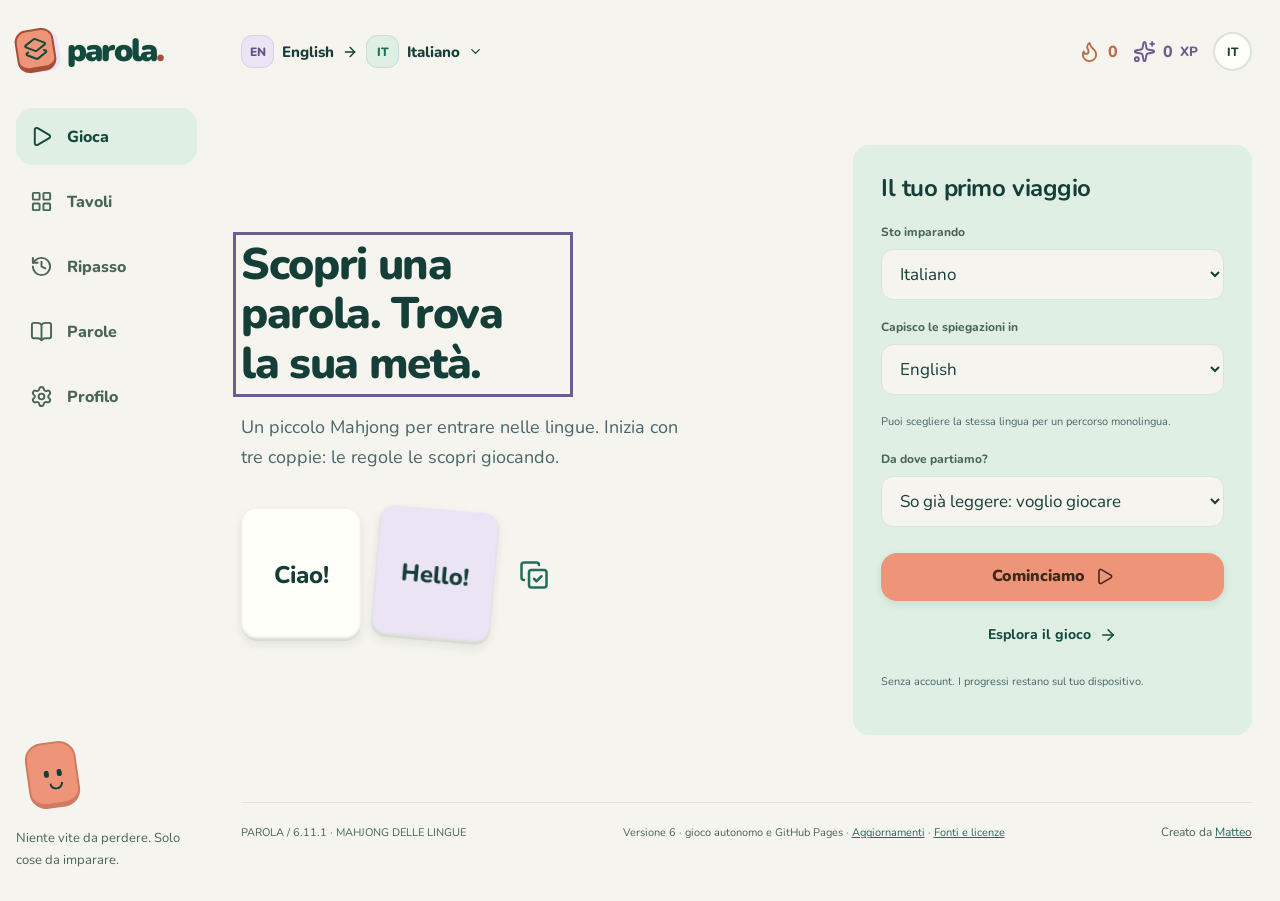
==== commit 435fa8c5: "feat: add visible portfolio credit (6.11.1) Add a visible author link to https://matteoawi.github.io" ====
--- a/index.html
+++ b/index.html
@@ -1,5 +1,5 @@
 <!doctype html>
-<html lang="it"><head><meta charset="utf-8"><meta name="viewport" content="width=device-width,initial-scale=1,viewport-fit=cover"><meta name="theme-color" content="#216e5d"><meta name="description" content="Parola: Mahjong, frasi e lingue. Un gioco autonomo in italiano, inglese, arabo e russo."><title>Parola 6.11.0 — Mahjong delle lingue</title><meta name="application-name" content="Parola 6"><link rel="icon" href="./icon.svg" type="image/svg+xml"><style>:root{--paper:#f8f7f3;--card:#fffefb;--ink:#183f43;--muted:#6b7c7d;--line:#e2e6de;--teal:#1b6567;--teal-dark:#124b4e;--mint:#dceceb;--coral:#f18d74;--coral-dark:#cc6854;--peach:#ffede3;--lavender:#e8e1f7;--purple:#7461a4;--gold:#e5b253;--radius:24px;font-family:ui-rounded,"Nunito","Avenir Next",system-ui,-apple-system,"Segoe UI",sans-serif;color:var(--ink);background:var(--paper);font-synthesis:none;font-size:16px}*{box-sizing:border-box}body{margin:0}button,input,select,textarea{font:inherit}button{cursor:pointer;color:inherit;-webkit-tap-highlight-color:transparent}button:disabled{cursor:default}button,a,input,select,textarea{touch-action:manipulation}button:focus-visible,a:focus-visible,input:focus-visible,select:focus-visible,textarea:focus-visible,[tabindex]:focus-visible{outline:3px solid var(--purple);outline-offset:5px}button:active:not(:disabled){transform:translateY(2px)}h1,h2,h3,h4,p{margin:0}h1{font-size:clamp(34px,3.45vw,52px);line-height:1.13;letter-spacing:-1.8px;font-weight:850}h2{font-size:28px;line-height:1.25;letter-spacing:-.7px}h3{font-size:20px;line-height:1.35}p{line-height:1.65}button svg{pointer-events:none;flex:none}svg{vertical-align:middle}button{transition:background .16s,transform .16s,box-shadow .16s}a{color:var(--teal)}bdi{unicode-bidi:isolate}.app-shell{display:grid;grid-template-columns:244px minmax(0,1fr);min-height:100vh}.sidebar{height:100vh;position:sticky;top:0;border-inline-end:1px solid var(--line);padding:31px 22px 24px;background:var(--card);display:flex;flex-direction:column;gap:42px}.brand{display:flex;align-items:center;gap:12px;font-size:32px;font-weight:900;letter-spacing:-1.8px;color:var(--teal-dark)}.brandmark{width:39px;height:43px;border-radius:12px;background:var(--coral);display:grid;place-items:center;transform:rotate(-9deg);border:2px solid var(--coral-dark);border-bottom-width:5px;box-shadow:5px 2px 0 -1px var(--lavender);font-size:23px}.brand .dot{color:var(--coral-dark)}.nav{display:flex;flex-direction:column;gap:8px}.navbtn{background:none;border:2px solid transparent;border-radius:17px;display:flex;align-items:center;gap:14px;min-height:57px;padding:12px 14px;text-align:start;font-size:16px;font-weight:750;color:var(--muted)}.navbtn.current{background:var(--mint);border-color:#c6dfdc;color:var(--teal-dark)}.navbtn:hover:not(.current){background:var(--paper)}.sidebar .sidebase{margin-top:auto}.mini-mascot{height:66px;width:51px;border:2px solid #d27a60;border-bottom-width:5px;border-radius:17px;background:var(--coral);transform:rotate(-8deg);display:flex;align-items:center;justify-content:center;gap:8px;margin:0 0 19px 11px;position:relative}.eye{width:5px;height:7px;background:var(--ink);border-radius:99px}.mini-mascot:after{content:'';position:absolute;width:10px;height:5px;border:2px solid var(--ink);border-top:0;border-radius:0 0 10px 10px;top:39px;left:19px}.sidebase p{font-size:13px;color:var(--muted);line-height:1.7}.main{padding:0 42px 50px;width:100%;max-width:1440px;margin:auto;align-self:start;min-width:0}.topbar{display:flex;align-items:center;justify-content:space-between;gap:18px;border-bottom:1px solid var(--line);padding:23px 0;margin-bottom:30px;min-height:90px}.routebtn{display:flex;align-items:center;gap:11px;border:0;background:transparent;font-size:15px;font-weight:800;padding:5px 0;text-align:start}.langcoin{display:inline-flex;justify-content:center;align-items:center;flex:none;width:33px;height:33px;background:var(--lavender);border-radius:11px;color:#615285;font-size:12px;font-weight:850;border:1px solid #d9cfed}.langcoin.target{background:var(--mint);border-color:#c6dcda;color:var(--teal)}.topstats{display:flex;gap:22px;align-items:center}.topstat{display:flex;gap:7px;align-items:center;font-weight:800;white-space:nowrap}.topstat.flame{color:#bd6b48}.topstat.xp{color:var(--purple)}.profile{height:39px;width:39px;border:2px solid var(--line);border-radius:50%;display:grid;place-items:center;background:var(--card);font-size:12px;font-weight:800}.eyebrow{font-size:11px;letter-spacing:1.6px;font-weight:850;color:var(--teal);text-transform:uppercase;margin-bottom:14px}.hero{display:grid;grid-template-columns:minmax(0,1fr) 265px;align-items:center;gap:24px;padding:8px 0 34px}.hero h1 em{font-style:normal;color:var(--teal)}.hero p{font-size:17px;color:var(--muted);max-width:540px;margin:20px 0 24px}.hero-actions{display:flex;gap:12px;align-items:center;flex-wrap:wrap}.button{display:inline-flex;justify-content:center;align-items:center;gap:10px;min-height:57px;border-radius:16px;padding:13px 23px;border:2px solid var(--teal-dark);border-bottom-width:5px;background:var(--teal);color:white;font-size:16px;font-weight:800;line-height:1.3;text-decoration:none}.button:hover{background:#247579}.button.secondary{background:var(--card);border-color:#d8e1dc;color:var(--ink)}.button.secondary:hover{background:var(--mint)}.button.coral{background:var(--coral);color:var(--ink);border-color:var(--coral-dark)}.button.coral:hover{background:#f5a18b}.button.small{min-height:46px;font-size:14px;padding:10px 15px;border-radius:13px}.button.wide{width:100%}.button:disabled{opacity:.48;transform:none}.textbtn{display:inline-flex;gap:8px;align-items:center;justify-content:center;padding:10px 4px;border:0;background:none;font-size:14px;font-weight:750;min-height:44px;color:var(--muted)}.textbtn:hover{color:var(--teal)}.hero-art{position:relative;min-height:270px;isolation:isolate}.hero-blob{position:absolute;inset:20px 5px 20px 0;border-radius:50% 48% 42% 55%;background:var(--lavender);transform:rotate(-15deg)}.tilefriend{position:absolute;left:88px;top:65px;width:105px;height:132px;border-radius:29px;background:var(--coral);border:3px solid #d3745c;border-bottom-width:12px;transform:rotate(10deg);box-shadow:0 15px 0 -7px #c3b3df77;display:flex;justify-content:center;align-items:center;gap:20px}.tilefriend .eye{width:9px;height:13px;margin-top:-4px}.tilefriend:after{content:'';position:absolute;top:80px;left:40px;width:19px;height:9px;border:3px solid var(--ink);border-top:0;border-radius:0 0 15px 15px}.tilefriend .cheek{position:absolute;top:66px;left:13px;width:17px;height:8px;background:#d7736480;border-radius:50%}.tilefriend .cheek:last-child{left:auto;right:13px}.floatword{position:absolute;background:var(--card);padding:10px 15px;border:2px solid #dedacd;border-bottom-width:5px;border-radius:14px;font-size:18px;font-weight:800;box-shadow:0 5px 15px #3f4c3910}.floatword.a{top:15px;left:13px;transform:rotate(-12deg)}.floatword.b{top:49px;right:-2px;transform:rotate(9deg)}.floatword.c{bottom:15px;left:8px;transform:rotate(7deg)}.floatword.d{right:-5px;bottom:28px;transform:rotate(-8deg)}.art-spark{position:absolute;color:var(--teal);font-size:26px;top:12px;right:55px}.home-columns{display:grid;grid-template-columns:minmax(0,1fr) 280px;gap:25px;align-items:start}.section-title{display:flex;align-items:center;justify-content:space-between;gap:14px;margin:7px 0 19px}.section-title h2{font-size:23px}.section-title .sub{font-size:12px;color:var(--muted)}.recommend{padding:23px 25px;background:var(--teal-dark);border:2px solid #15494a;border-bottom-width:6px;color:var(--card);border-radius:24px;position:relative;overflow:hidden;display:flex;align-items:center;justify-content:space-between;gap:15px;margin-bottom:27px}.recommend:after{content:'';position:absolute;right:-25px;top:-68px;width:150px;height:150px;border-radius:35px;border:24px solid #39757466;transform:rotate(22deg);pointer-events:none}.recommend .eyebrow{color:#bed6d2;margin-bottom:9px}.recommend h3{font-size:25px;margin-bottom:7px}.recommend p{font-size:13px;color:#c7dfda}.recommend .button{position:relative;z-index:1}.chapter-header{display:flex;align-items:center;gap:14px;margin:28px 0 15px}.chapter-icon{height:43px;width:43px;border:1px solid #d6cfeb;background:var(--lavender);border-radius:15px;display:grid;place-items:center;color:var(--purple)}.chapter-header h3{font-size:17px}.chapter-header .eyebrow{font-size:10px;margin-bottom:5px;color:var(--muted)}.chapter-header .line{flex:1;height:1px;background:var(--line)}.units{display:grid;gap:12px}.unitcard{display:flex;gap:16px;align-items:center;background:var(--card);border:2px solid var(--line);border-bottom-width:5px;border-radius:20px;padding:16px 18px;text-align:start;width:100%;min-height:99px}.unitcard:hover{border-color:#c4d9d3}.unitcard.recommended{border-color:#98bbb6;background:#eef6f1}.unitnum{width:51px;height:54px;flex:none;display:grid;place-items:center;font-size:21px;font-weight:850;background:var(--mint);border-radius:16px;border-bottom:1px solid #b9d6d1}.unitcard:nth-child(3n+2) .unitnum{background:var(--peach);border-color:#eec6b2}.unitcard:nth-child(3n) .unitnum{background:var(--lavender);border-color:#d1c5e8}.unittext{flex:1;min-width:0}.unittext h3{font-size:18px;margin-bottom:9px}.minimodes{display:flex;gap:6px;align-items:center}.modedot{width:21px;height:21px;border:1px solid #d9ded6;border-radius:50%;display:grid;place-items:center;color:#b5bfb8;background:#f7f8f4}.modedot.done{background:var(--teal);border-color:var(--teal);color:white}.unittrail{color:#9bafa8}.aside{display:grid;gap:17px;padding-top:7px}.sidecard{padding:22px;border:2px solid var(--line);border-radius:22px;background:var(--card)}.sidecard h3{font-size:17px;margin:12px 0 9px}.sidecard p{font-size:13px;color:var(--muted);line-height:1.75}.sidecard.lilac{background:var(--lavender);border-color:#dbd2ed}.sidecard.peach{background:var(--peach);border-color:#f1d7c8}.sidecard .eyebrow{font-size:10px;margin:0 0 14px}.sidecard .minirow{display:flex;justify-content:space-between;align-items:center;font-size:12px;margin:14px 0}.sidecard .minirow strong{font-size:21px}.minibar{height:9px;background:#ffffffa8;border-radius:99px;overflow:hidden;margin:10px 0}.minibar span{display:block;height:100%;background:var(--purple);border-radius:99px}.tiny-note{font-size:11px;color:var(--muted);line-height:1.7;margin-top:15px}.footer{border-top:1px solid var(--line);margin-top:35px;padding-top:20px;font-size:11px;color:var(--muted);line-height:1.8;display:flex;gap:10px;justify-content:space-between;flex-wrap:wrap}.intro-wrap{max-width:900px;margin:auto}.page-head{margin-bottom:26px}.page-head p{max-width:740px;color:var(--muted);font-size:16px;margin-top:14px}.page-head h1{font-size:39px}.rulebox{padding:26px 30px;background:var(--lavender);border:2px solid #d9cdec;border-radius:25px;margin:22px 0}.rulebox .rulehead{display:flex;gap:10px;align-items:center;font-size:13px;font-weight:850;margin-bottom:13px;color:var(--purple)}.rulebox p{font-size:19px;line-height:1.8}.example-grid{display:grid;grid-template-columns:repeat(3,minmax(0,1fr));gap:13px;margin:22px 0 30px}.example-card{background:var(--card);border:2px solid var(--line);border-bottom-width:4px;border-radius:20px;padding:20px;min-width:0}.example-card .targetline{font-size:20px;font-weight:800;line-height:1.5;min-height:59px}.example-card .supportline{font-size:13px;color:var(--muted);line-height:1.6;margin:9px 0 16px}.sound{border:1px solid #c4dcd5;border-bottom-width:3px;border-radius:12px;background:var(--mint);min-height:42px;min-width:45px;display:inline-flex;align-items:center;justify-content:center;color:var(--teal);padding:7px 10px;gap:6px}.sound.slow{font-size:12px;min-width:49px}.sound.playing{animation:pulse 1s infinite}.audio-buttons{display:flex;gap:7px;align-items:center}.mode-grid{display:grid;grid-template-columns:repeat(4,minmax(0,1fr));gap:12px;margin:19px 0 24px}.mode-card{border:2px solid var(--line);border-bottom-width:5px;background:var(--card);border-radius:19px;padding:18px 14px;text-align:start;min-height:159px;display:flex;flex-direction:column;gap:9px}.mode-card .modeicon{width:36px;height:36px;border-radius:12px;background:var(--mint);display:grid;place-items:center;color:var(--teal)}.mode-card strong{font-size:17px}.mode-card small{font-size:11px;color:var(--muted);line-height:1.65}.mode-card.selected{background:#f1edf9;border-color:#b8a6d6}.mode-card.selected .modeicon{background:#d9cbed;color:var(--purple)}.intro-actions{display:flex;align-items:center;justify-content:space-between;gap:15px;margin:20px 0}.quiet{font-size:12px;color:var(--muted);display:flex;align-items:center;gap:7px}.game-head{display:flex;align-items:center;gap:20px;margin-bottom:22px}.exitbtn{width:42px;height:43px;border:0;background:none;color:var(--muted);display:grid;place-items:center}.game-progress{height:15px;background:#e3e7df;border-radius:99px;overflow:hidden;flex:1}.game-progress span{display:block;height:100%;background:var(--teal);border-radius:99px;transition:width .4s}.game-score{display:flex;gap:7px;align-items:center;font-size:18px;color:var(--purple);font-weight:850}.game-grid{display:grid;grid-template-columns:minmax(0,1fr) 235px;gap:21px;align-items:start}.game-main{min-width:0}.game-title{display:flex;justify-content:space-between;align-items:start;gap:14px;margin-bottom:20px}.game-title h1{font-size:30px;line-height:1.25;letter-spacing:-.9px}.game-title p{font-size:13px;color:var(--muted);line-height:1.6;margin-top:9px}.modebadge{display:inline-flex;gap:7px;align-items:center;white-space:nowrap;background:var(--lavender);color:var(--purple);border-radius:99px;padding:8px 11px;font-size:11px;font-weight:850}.combo-badge{display:inline-flex;gap:6px;align-items:center;font-size:12px;font-weight:800;background:var(--peach);border-radius:99px;padding:7px 11px;color:#a65d3f}.board-frame{background:#eaf0e8;border:2px solid #d7e1d6;border-radius:27px;padding:18px 18px 12px;position:relative;overflow:hidden}.board-frame:before{content:'';position:absolute;inset:0;pointer-events:none;opacity:.65;background-image:radial-gradient(#c8d9cd .8px,transparent .8px);background-size:17px 17px}.board-top{position:relative;display:flex;justify-content:space-between;align-items:center;gap:12px;font-size:11px;font-weight:750;color:#6a8375;margin:0 2px 12px}.board-scroll{position:relative;overflow:auto;scrollbar-width:thin;padding:5px 2px 16px;direction:ltr}.board{position:relative;margin:auto;--tw:124px;--th:134px;--gap:9px;isolation:isolate}.board.words{--tw:99px;--th:96px}.tile{position:absolute;left:calc(var(--x) * (var(--tw) + var(--gap)) + var(--z) * 5px);top:calc(var(--y) * (var(--th) + var(--gap)) - var(--z) * 6px);width:var(--tw);height:var(--th);z-index:calc(1 + var(--z) * 10 + var(--y));border:2px solid #d0d4c5;border-bottom:0;border-radius:16px;background:linear-gradient(160deg,#fffef9,#f4f3e9);box-shadow:0 3px 0 #afbca663,2px 4px 6px #385d3922;display:flex;flex-direction:column;align-items:center;justify-content:center;text-align:center;padding:26px 9px 24px;transition:background .15s,outline .15s,opacity .2s,transform .15s;cursor:pointer;user-select:none;-webkit-user-select:none;overflow:hidden}.tile .tiletext{font-size:clamp(13px,1.1vw,17px);font-weight:800;line-height:1.35;width:100%;overflow-wrap:anywhere}.tile.words .tiletext{font-size:24px;line-height:1.35}.tile .tile-lang{position:absolute;top:8px;left:10px;font-size:9px;color:#849589;font-weight:800;letter-spacing:.6px}.tile .tileaudio{position:absolute;right:6px;bottom:5px;width:30px;height:28px;padding:0;min-width:0;min-height:0;border:0;border-radius:9px;background:transparent;color:#6c8679;display:grid;place-items:center}.tile .tileaudio:hover{background:#d7e4d6}.tile .tile-pos{position:absolute;left:8px;bottom:12px;font-size:8px;max-width:65%;overflow:hidden;text-overflow:ellipsis;white-space:nowrap;color:#8c9b8b;font-weight:650}.tile.support .tiletext{color:#775e91}.tile.support{background:linear-gradient(155deg,#fefcff,#f1eafa);border-color:#d9d1e3;border-bottom-color:#c7bdd2}.tile.covered{filter:saturate(.72);background:#e4e7d8;border-color:#c3cab9;border-bottom-color:#aebba7;cursor:not-allowed}.tile.covered .tiletext{color:#8a9681}.tile:hover:not(.covered){transform:translateY(-3px);box-shadow:0 6px 0 #b3bfaa55,1px 7px 12px #315c3523}.tile.selected{border-color:#df8a6d;border-bottom-color:#c56c50;background:#ffe7d5;box-shadow:0 0 0 3px #eeae92}.tile.hinted{outline:4px solid var(--purple);outline-offset:3px;animation:pulse 1s 2}.tile .earmark{width:43px;height:43px;border-radius:14px;background:var(--mint);display:grid;place-items:center;color:var(--teal)}.tile .wave{display:flex;gap:3px;height:17px;align-items:center;margin-top:10px}.wave i{display:block;width:3px;background:#96b8b0;border-radius:3px;height:7px}.wave i:nth-child(2n){height:14px}.wave i:nth-child(3){height:19px}.tile.gone{opacity:0;pointer-events:none;transform:scale(.85)}.board-bottom{position:relative;text-align:center;font-size:10px;color:#728670;padding-top:3px}.game-tools{display:flex;gap:11px;flex-wrap:wrap;margin:19px 0}.toolbtn{display:flex;gap:10px;align-items:center;background:var(--card);border:2px solid var(--line);border-bottom-width:4px;border-radius:15px;padding:10px 14px;min-height:56px;font-weight:800;font-size:13px}.toolbtn span{display:flex;flex-direction:column;align-items:start;gap:4px}.toolbtn small{font-size:10px;font-weight:600;color:var(--muted)}.toolbtn:hover{background:var(--lavender);border-color:#d5c8e7}.toolbtn.spare{margin-inline-start:auto}.gameaside .sidecard{margin-bottom:15px;padding:18px}.gameaside .sidecard p{font-size:12px}.rule-mini summary{cursor:pointer;font-size:13px;font-weight:850;list-style:none;display:flex;gap:9px;align-items:center;min-height:34px}.rule-mini p{margin-top:13px;line-height:1.9}.little-progress{display:flex;gap:8px;align-items:center;margin:15px 0 8px}.little-progress .chip{width:33px;height:33px;display:grid;place-items:center;border:2px solid #d6dbcf;border-radius:11px;color:#9aa592;background:var(--paper)}.little-progress .chip.done{background:var(--teal);border-color:var(--teal);color:white}.game-note{font-size:11px;line-height:1.8;color:var(--muted);margin-top:15px}.prompt{background:var(--card);border:2px solid var(--line);border-radius:22px;padding:19px 23px;margin-bottom:15px}.prompt .promptlabel{font-size:10px;color:var(--muted);font-weight:800;letter-spacing:.5px;margin-bottom:8px}.prompt .prompttext{font-size:23px;font-weight:800;line-height:1.5}.sentence-tray{display:flex;align-items:center;gap:7px;flex-wrap:wrap;border:2px dashed #bacdc0;min-height:79px;background:#ffffff7a;border-radius:18px;padding:13px 15px;margin:15px 0}.sentence-tray .placeholder{font-size:14px;color:#8b9c8f}.wordchip{font-size:21px;font-weight:800;border-radius:11px;padding:7px 11px;background:var(--mint);border:1px solid #c6dcd0;border-bottom:1px solid #afcdbd}.tray-actions{display:flex;justify-content:space-between;align-items:center;gap:10px;margin:8px 0 14px;flex-wrap:wrap}.feedback{background:var(--mint);border:1px solid #bbd5cd;border-radius:18px;padding:16px 19px;font-size:14px;line-height:1.65;margin:14px 0;display:flex;align-items:center;gap:12px}.feedback.warn{background:#fff0dc;border-color:#ead5b5;color:#865c2e}.feedback .feedbacktext{flex:1}.feedback .feedbacktext small{display:block;color:var(--muted);font-size:12px;margin-top:4px}.feedback.success{background:#e0eee4}.feedback .button{flex:none}.toast{position:fixed;bottom:28px;left:50%;transform:translateX(-50%);background:var(--teal-dark);border:1px solid #578582;color:white;border-radius:16px;padding:15px 22px;font-size:14px;line-height:1.55;box-shadow:0 10px 40px #173f4440;z-index:110;max-width:min(660px,calc(100% - 32px));pointer-events:none;text-align:center}.toast.warn{background:#765832;border-color:#bc9b6e}.summary-wrap{max-width:890px;margin:auto}.summary-hero{text-align:center;padding:20px 0 27px}.trophy-tile{width:87px;height:104px;display:grid;place-items:center;background:var(--coral);border:3px solid var(--coral-dark);border-bottom-width:9px;border-radius:26px;margin:0 auto 23px;transform:rotate(-8deg);box-shadow:12px 7px 0 -3px var(--lavender)}.summary-hero h1{font-size:40px}.summary-hero p{font-size:15px;color:var(--muted);margin-top:13px}.stars{display:flex;gap:9px;justify-content:center;margin-top:18px;color:var(--gold)}.stats-grid{display:grid;grid-template-columns:repeat(3,minmax(0,1fr));gap:15px;margin:18px 0 29px}.stat-card{background:var(--card);border:2px solid var(--line);border-bottom-width:5px;border-radius:23px;padding:22px;text-align:center}.stat-card strong{display:block;font-size:35px;margin:10px 0 5px;font-weight:850}.stat-card span{font-size:12px;color:var(--muted)}.stat-card.coral{border-color:#eac6b6}.stat-card.purple{border-color:#d5cae8}.result-row{border:2px solid var(--line);border-radius:20px;background:var(--card);padding:18px 20px;margin:12px 0;display:flex;gap:13px;align-items:center}.result-row .result-content{flex:1;min-width:0}.result-row .targetline{font-size:20px;font-weight:800;line-height:1.5}.result-row .supportline{font-size:13px;color:var(--muted);margin-top:5px;line-height:1.6}.result-mark{width:32px;height:34px;border-radius:11px;display:grid;place-items:center;flex:none;background:var(--mint);color:var(--teal)}.result-row .status-tag{font-size:10px;display:inline-block;padding:4px 7px;margin-top:9px;border-radius:6px;background:var(--paper);color:var(--muted)}.missed-card{border:2px solid #e6d2b9;background:#fff1df;border-radius:22px;padding:23px;margin:24px 0}.missed-card h3{margin-bottom:13px}.missed-card p{font-size:14px;margin-bottom:8px;line-height:1.8}.summary-actions{display:flex;gap:12px;justify-content:center;margin-top:27px;flex-wrap:wrap}.settings-grid{display:grid;grid-template-columns:1fr 1fr;gap:22px}.settings-card{border:2px solid var(--line);border-radius:25px;background:var(--card);padding:27px}.settings-card h2{font-size:22px;margin-bottom:20px}.field{margin-bottom:17px}.field label{display:block;font-size:12px;color:var(--muted);font-weight:750;margin-bottom:8px;line-height:1.5}.field select,.field input[type=search]{background:var(--paper);border:2px solid var(--line);border-radius:14px;width:100%;min-height:54px;padding:12px 14px;color:var(--ink);font-size:17px}.route-settings{display:grid;grid-template-columns:1fr 40px 1fr;gap:8px;align-items:end}.route-settings .swap{width:40px;height:54px;border:0;background:none;display:grid;place-items:center;margin-bottom:17px;color:var(--teal)}.setting-toggle{display:flex;gap:15px;align-items:center;justify-content:space-between;font-size:14px;line-height:1.55;padding:14px 0;border-top:1px solid var(--line)}.setting-toggle input{accent-color:var(--teal);width:22px;height:22px;flex:none}.voice-row{display:flex;gap:10px;align-items:center;border-bottom:1px solid var(--line);padding:12px 0}.voice-row .vname{flex:1;font-size:14px;font-weight:750}.voice-row small{display:block;font-size:10px;font-weight:500;color:var(--muted);margin-top:5px}.note-warning{background:#fff0da;border:1px solid #e5cfaf;border-radius:14px;padding:13px 15px;font-size:12px;line-height:1.75;color:#80623e;margin:16px 0}.notebook-search{display:flex;align-items:center;gap:13px;flex-wrap:wrap;margin:25px 0}.notebook-search input{min-width:0;flex:1;min-height:54px;border:2px solid var(--line);border-radius:14px;background:var(--card);padding:14px 18px;color:var(--ink);font-size:16px}.notebook-search .button{flex:none}.empty-state{border:2px dashed #cdd9ce;border-radius:27px;padding:46px 30px;text-align:center;background:#fffefb80;margin:28px 0}.empty-state svg{color:#a0b6a7;margin-bottom:18px}.empty-state p{font-size:16px;color:var(--muted);max-width:500px;margin:0 auto 20px}.notebook-grid{display:grid;grid-template-columns:1fr 1fr;gap:15px}.notebook-grid .example-card{padding:23px}.notebook-grid .targetline{min-height:0}.review-card{display:flex;gap:18px;align-items:center;padding:21px;border:2px solid var(--line);border-bottom-width:5px;border-radius:22px;background:var(--card);margin:13px 0}.review-card .rtext{flex:1}.review-card h3{font-size:18px}.review-card p{font-size:12px;color:var(--muted);margin-top:5px}.review-count{font-size:31px;font-weight:850;color:var(--purple);background:var(--lavender);border-radius:18px;min-width:64px;height:69px;display:grid;place-items:center}.modal{width:min(640px,calc(100% - 28px));max-height:90vh;border:2px solid var(--line);border-radius:28px;background:var(--paper);padding:28px;color:var(--ink);box-shadow:0 25px 110px #163f4555;overflow:auto}.modal::backdrop{background:#153f466f;backdrop-filter:blur(5px)}.modal-top{display:flex;align-items:start;justify-content:space-between;gap:15px;margin-bottom:19px}.modal-top h2{font-size:26px}.closebtn{width:37px;height:38px;flex:none;display:grid;place-items:center;border:0;background:var(--mint);border-radius:11px}.modal p{font-size:14px;color:var(--muted);line-height:1.8}.written{width:100%;border:2px solid #b9cec3;border-bottom-width:5px;background:var(--card);border-radius:18px;padding:17px;font-size:23px;line-height:1.8;min-height:109px;margin:17px 0 10px;resize:vertical;color:var(--ink)}.keyboard{display:flex;flex-wrap:wrap;gap:5px;margin:8px 0 20px;direction:ltr}.keybtn{min-height:37px;min-width:33px;padding:5px 8px;font-size:16px;background:var(--card);border:1px solid #ccd8cb;border-bottom-width:3px;border-radius:8px}.modal .help-meaning{font-size:22px;color:var(--ink);font-weight:800;padding:18px;background:var(--mint);border-radius:16px;margin-top:17px;line-height:1.7}.model-box{background:var(--lavender);border-radius:16px;padding:15px 18px;margin-top:16px;font-size:21px;font-weight:750}.modal-actions{display:flex;align-items:center;justify-content:space-between;gap:10px;margin-top:17px}.alpha-grid{display:grid;grid-template-columns:repeat(6,1fr);gap:7px;margin:20px 0;direction:inherit}.alpha-cell{padding:13px 7px;text-align:center;background:var(--card);border:1px solid var(--line);border-bottom-width:3px;border-radius:10px;font-size:23px;font-weight:750}.sr-only{position:absolute;clip:rect(0,0,0,0);width:1px;height:1px;padding:0;border:0;overflow:hidden}.rtltext{direction:rtl}.confetti{pointer-events:none;position:fixed;inset:0;overflow:hidden;z-index:99}.confetti i{position:absolute;top:-30px;width:9px;height:15px;border-radius:3px;background:var(--coral);animation:fall 1.9s ease-in forwards}.confetti i:nth-child(3n){background:var(--teal)}.confetti i:nth-child(3n+1){background:var(--purple)}[lang=ar]{font-family:Tahoma,"Segoe UI",Arial,sans-serif;letter-spacing:0}[lang=ar].tiletext{font-size:20px;line-height:1.65}.words [lang=ar].tiletext{font-size:25px}[dir=rtl] .hero-art{transform:scaleX(-1)}[dir=rtl] .hero-art .floatword{direction:rtl;transform:scaleX(-1)}[dir=rtl] .unittrail{transform:scaleX(-1)}[dir=rtl] .right-arrow{transform:scaleX(-1)}[dir=rtl] h1{letter-spacing:0;line-height:1.35}.mobile-nav-label{display:none}@keyframes pulse{50%{box-shadow:0 0 0 5px #a693c54a}}@keyframes fall{to{transform:translateY(105vh) rotate(480deg);opacity:0}}@media(min-width:1600px){.main{padding-inline:54px}.hero{grid-template-columns:1fr 300px}.hero-art{transform:scale(1.1)}}@media(max-width:1280px){.app-shell{grid-template-columns:213px minmax(0,1fr)}.sidebar{padding:29px 16px}.main{padding-inline:28px}.home-columns{grid-template-columns:minmax(0,1fr) 250px}.hero{grid-template-columns:1fr 227px}.hero-art{transform:scale(.9);transform-origin:center}.game-grid{grid-template-columns:minmax(0,1fr)}.gameaside{display:grid;grid-template-columns:1fr 1fr;gap:16px}.gameaside .sidecard{margin:0}.gameaside .game-note{grid-column:1/-1}.board{--tw:133px;--th:138px}.board.words{--tw:107px;--th:100px}.mode-card{padding:15px 12px}}@media(max-width:1060px){.home-columns{grid-template-columns:minmax(0,1fr)}.aside{grid-template-columns:1fr 1fr 1fr;gap:12px}.sidecard{padding:17px}.hero{grid-template-columns:1fr 220px}.hero h1{font-size:38px}.hero p{font-size:15px}.settings-grid{grid-template-columns:1fr}.mode-grid{grid-template-columns:1fr 1fr}.mode-card{min-height:135px}.example-grid{grid-template-columns:1fr}.example-card{display:block}.example-grid .example-card{display:grid;grid-template-columns:1fr auto;gap:7px 20px}.example-grid .targetline{min-height:0}.example-grid .supportline{grid-column:1;margin:0}.example-grid .audio-buttons{grid-column:2;grid-row:1/3}.board{--tw:116px;--th:138px}.board.words{--tw:95px;--th:100px}.notebook-grid{grid-template-columns:1fr}}@media(max-width:820px){.app-shell{display:block}.sidebar{height:auto;position:relative;padding:18px 23px;border-inline-end:0;border-bottom:1px solid var(--line);flex-direction:row;align-items:center;justify-content:space-between;gap:10px}.brand{font-size:27px}.brandmark{width:34px;height:38px;font-size:21px}.nav{flex-direction:row;gap:1px}.navbtn{padding:9px 10px;min-height:43px;border-radius:13px;font-size:0;gap:0}.navbtn svg{width:21px;height:21px}.sidebase{display:none}.main{padding-inline:24px}.topbar{min-height:77px;padding:19px 0;margin-bottom:25px}.topstats{gap:18px}.hero h1{font-size:43px}.hero{grid-template-columns:minmax(0,1fr) 245px;gap:14px}.hero-art{transform:scale(.95)}.board{--tw:133px;--th:140px}.board.words{--tw:107px;--th:100px}.gameaside{grid-template-columns:1fr 1fr}}@media(max-width:620px){.sidebar{padding:15px 18px}.brand{font-size:26px}.brandmark{height:35px;width:31px;font-size:19px}.navbtn{padding:9px 8px}.navbtn svg{width:20px;height:20px}.main{padding:0 17px 100px}.topbar{padding:16px 0;min-height:73px;margin-bottom:22px}.routebtn{font-size:13px;gap:7px}.langcoin{width:27px;height:29px;font-size:10px;border-radius:9px}.topstat{font-size:13px}.topstats{gap:13px}.topstat svg{width:19px;height:19px}.profile{display:none}.hero{display:block;padding:8px 0 24px;position:relative}.hero h1{font-size:37px;letter-spacing:-1.4px}.hero .eyebrow{font-size:10px;letter-spacing:1.3px}.hero p{font-size:15px;max-width:400px;margin:17px 0 22px}.hero-art{display:none}.hero-actions .button{font-size:15px}.aside{grid-template-columns:1fr 1fr}.aside .sidecard:first-child{grid-column:1/-1}.home-columns{gap:22px}.section-title h2{font-size:21px}.section-title .sub{display:none}.recommend{padding:20px;gap:12px;border-radius:21px}.recommend h3{font-size:22px}.recommend .eyebrow{font-size:9px;letter-spacing:1px}.recommend .button{font-size:0;min-width:50px;width:50px;padding:12px}.recommend .button svg{width:20px}.unitcard{padding:15px;gap:13px}.unittext h3{font-size:17px}.unitnum{width:47px;height:51px;font-size:20px}.chapter-header{margin-top:24px}.game-title{gap:10px}.game-title h1{font-size:25px}.game-title .modebadge{font-size:0;padding:10px}.game-title .modebadge svg{width:18px;height:18px}.game-title p{font-size:12px}.game-head{gap:12px;margin-bottom:17px}.game-score{font-size:16px}.board-frame{padding:16px 7px 10px;border-radius:21px}.board{--tw:calc((100vw - 92px)/4);--th:137px;--gap:7px}.board.words{--tw:calc((100vw - 101px)/5);--th:90px;--gap:7px}.tile{padding:25px 5px 26px;border-radius:12px;border-bottom-width:6px}.tile .tiletext{font-size:13px;line-height:1.35;overflow-wrap:anywhere}.tile.words .tiletext{font-size:18px;line-height:1.4}.tile .tile-lang{top:7px;left:6px;font-size:8px}.tile .tileaudio{width:29px;height:27px;right:3px;bottom:4px}.tile .tileaudio svg{width:14px;height:14px}.tile .tile-pos{font-size:6px;left:5px;bottom:13px;max-width:50%}.tile .earmark{width:33px;height:36px;border-radius:11px}.tile .earmark svg{width:22px;height:22px}.tile .wave{margin-top:8px}.board-top{font-size:9px;margin-inline:4px}.board-bottom{font-size:9px;padding-inline:5px}.board-scroll{padding-bottom:11px}.tile .wave i{width:2px}.game-tools{gap:7px;margin:14px 0}.toolbtn{font-size:11px;padding:10px;min-height:54px;gap:6px;border-radius:13px}.toolbtn svg{width:19px;height:19px}.toolbtn small{font-size:9px}.toolbtn.spare{margin-inline-start:0}.gameaside{grid-template-columns:1fr;gap:11px}.gameaside .sidecard{padding:15px 18px}.gameaside .sidecard h3{margin-top:0;font-size:15px}.gameaside .sidecard.goalcard{display:none}.prompt{padding:15px 17px;border-radius:18px}.prompt .prompttext{font-size:21px}.sentence-tray{padding:11px;min-height:70px;margin:13px 0}.wordchip{font-size:17px;padding:6px 8px;border-radius:9px}.sentence-tray .placeholder{font-size:12px}.page-head h1{font-size:32px}.page-head p{font-size:14px}.rulebox{padding:21px;border-radius:21px}.rulebox p{font-size:17px;line-height:1.9}.example-grid{gap:10px}.example-grid .example-card{padding:17px;gap:7px 12px;border-radius:17px}.example-card .targetline{font-size:19px}.example-card .supportline{font-size:12px}.example-grid .audio-buttons .slow{display:none}.mode-grid{gap:10px}.mode-card strong{font-size:16px}.mode-card small{font-size:11px}.mode-card{padding:15px;min-height:153px}.intro-actions{flex-direction:column-reverse;align-items:stretch}.intro-actions .quiet{justify-content:center}.feedback{font-size:12px;padding:14px;gap:9px;flex-wrap:wrap}.feedback .feedbacktext{min-width:160px}.feedback .button{font-size:12px;min-height:41px;padding:8px 12px}.summary-hero h1{font-size:31px}.summary-hero p{font-size:14px}.stats-grid{gap:9px}.stat-card{padding:17px 8px;border-radius:17px}.stat-card strong{font-size:28px}.stat-card span{font-size:10px}.stat-card svg{width:22px;height:22px}.result-row{padding:15px;gap:9px}.result-row .targetline{font-size:18px}.result-row .supportline{font-size:12px}.result-mark{width:25px;height:29px;border-radius:9px}.result-mark svg{width:16px}.result-row .slow{display:none}.result-row .sound{min-width:36px;min-height:39px}.settings-card{padding:21px;border-radius:22px}.settings-card h2{font-size:20px}.route-settings{grid-template-columns:minmax(0,1fr) 32px minmax(0,1fr);gap:5px}.field select{font-size:15px;padding:10px;min-height:52px}.route-settings .swap{width:32px}.field label{font-size:11px;min-height:32px}.settings-grid{gap:15px}.notebook-search .button{font-size:12px;min-height:43px}.notebook-search input{flex-basis:100%;font-size:15px}.review-card{padding:17px;gap:12px}.review-card .button{font-size:0;padding:12px;min-width:42px}.review-card h3{font-size:16px}.review-card .review-count{min-width:45px;height:54px;font-size:24px;border-radius:14px}.modal{padding:23px;border-radius:24px}.modal-top h2{font-size:23px}.written{font-size:21px}.modal .help-meaning{font-size:21px}.modal .helpBody{font-size:13px}.toast{bottom:18px;font-size:12px;padding:13px 16px}.alpha-grid{grid-template-columns:repeat(5,1fr)}[lang=ar].tiletext{font-size:16px}.words [lang=ar].tiletext{font-size:19px}.footer{font-size:10px}.large .board{--tw:108px;--th:150px}.large .board.words{--tw:85px;--th:108px}.large .tile .tiletext{font-size:16px}.large .tile.words .tiletext{font-size:22px}}@media(prefers-reduced-motion:reduce){*{animation:none!important;transition:none!important;scroll-behavior:auto!important}.confetti{display:none}}
+<html lang="it"><head><meta charset="utf-8"><meta name="viewport" content="width=device-width,initial-scale=1,viewport-fit=cover"><meta name="theme-color" content="#216e5d"><meta name="description" content="Parola: Mahjong, frasi e lingue. Un gioco autonomo in italiano, inglese, arabo e russo."><title>Parola 6.11.1 — Mahjong delle lingue</title><meta name="application-name" content="Parola 6"><link rel="icon" href="./icon.svg" type="image/svg+xml"><style>:root{--paper:#f8f7f3;--card:#fffefb;--ink:#183f43;--muted:#6b7c7d;--line:#e2e6de;--teal:#1b6567;--teal-dark:#124b4e;--mint:#dceceb;--coral:#f18d74;--coral-dark:#cc6854;--peach:#ffede3;--lavender:#e8e1f7;--purple:#7461a4;--gold:#e5b253;--radius:24px;font-family:ui-rounded,"Nunito","Avenir Next",system-ui,-apple-system,"Segoe UI",sans-serif;color:var(--ink);background:var(--paper);font-synthesis:none;font-size:16px}*{box-sizing:border-box}body{margin:0}button,input,select,textarea{font:inherit}button{cursor:pointer;color:inherit;-webkit-tap-highlight-color:transparent}button:disabled{cursor:default}button,a,input,select,textarea{touch-action:manipulation}button:focus-visible,a:focus-visible,input:focus-visible,select:focus-visible,textarea:focus-visible,[tabindex]:focus-visible{outline:3px solid var(--purple);outline-offset:5px}button:active:not(:disabled){transform:translateY(2px)}h1,h2,h3,h4,p{margin:0}h1{font-size:clamp(34px,3.45vw,52px);line-height:1.13;letter-spacing:-1.8px;font-weight:850}h2{font-size:28px;line-height:1.25;letter-spacing:-.7px}h3{font-size:20px;line-height:1.35}p{line-height:1.65}button svg{pointer-events:none;flex:none}svg{vertical-align:middle}button{transition:background .16s,transform .16s,box-shadow .16s}a{color:var(--teal)}bdi{unicode-bidi:isolate}.app-shell{display:grid;grid-template-columns:244px minmax(0,1fr);min-height:100vh}.sidebar{height:100vh;position:sticky;top:0;border-inline-end:1px solid var(--line);padding:31px 22px 24px;background:var(--card);display:flex;flex-direction:column;gap:42px}.brand{display:flex;align-items:center;gap:12px;font-size:32px;font-weight:900;letter-spacing:-1.8px;color:var(--teal-dark)}.brandmark{width:39px;height:43px;border-radius:12px;background:var(--coral);display:grid;place-items:center;transform:rotate(-9deg);border:2px solid var(--coral-dark);border-bottom-width:5px;box-shadow:5px 2px 0 -1px var(--lavender);font-size:23px}.brand .dot{color:var(--coral-dark)}.nav{display:flex;flex-direction:column;gap:8px}.navbtn{background:none;border:2px solid transparent;border-radius:17px;display:flex;align-items:center;gap:14px;min-height:57px;padding:12px 14px;text-align:start;font-size:16px;font-weight:750;color:var(--muted)}.navbtn.current{background:var(--mint);border-color:#c6dfdc;color:var(--teal-dark)}.navbtn:hover:not(.current){background:var(--paper)}.sidebar .sidebase{margin-top:auto}.mini-mascot{height:66px;width:51px;border:2px solid #d27a60;border-bottom-width:5px;border-radius:17px;background:var(--coral);transform:rotate(-8deg);display:flex;align-items:center;justify-content:center;gap:8px;margin:0 0 19px 11px;position:relative}.eye{width:5px;height:7px;background:var(--ink);border-radius:99px}.mini-mascot:after{content:'';position:absolute;width:10px;height:5px;border:2px solid var(--ink);border-top:0;border-radius:0 0 10px 10px;top:39px;left:19px}.sidebase p{font-size:13px;color:var(--muted);line-height:1.7}.main{padding:0 42px 50px;width:100%;max-width:1440px;margin:auto;align-self:start;min-width:0}.topbar{display:flex;align-items:center;justify-content:space-between;gap:18px;border-bottom:1px solid var(--line);padding:23px 0;margin-bottom:30px;min-height:90px}.routebtn{display:flex;align-items:center;gap:11px;border:0;background:transparent;font-size:15px;font-weight:800;padding:5px 0;text-align:start}.langcoin{display:inline-flex;justify-content:center;align-items:center;flex:none;width:33px;height:33px;background:var(--lavender);border-radius:11px;color:#615285;font-size:12px;font-weight:850;border:1px solid #d9cfed}.langcoin.target{background:var(--mint);border-color:#c6dcda;color:var(--teal)}.topstats{display:flex;gap:22px;align-items:center}.topstat{display:flex;gap:7px;align-items:center;font-weight:800;white-space:nowrap}.topstat.flame{color:#bd6b48}.topstat.xp{color:var(--purple)}.profile{height:39px;width:39px;border:2px solid var(--line);border-radius:50%;display:grid;place-items:center;background:var(--card);font-size:12px;font-weight:800}.eyebrow{font-size:11px;letter-spacing:1.6px;font-weight:850;color:var(--teal);text-transform:uppercase;margin-bottom:14px}.hero{display:grid;grid-template-columns:minmax(0,1fr) 265px;align-items:center;gap:24px;padding:8px 0 34px}.hero h1 em{font-style:normal;color:var(--teal)}.hero p{font-size:17px;color:var(--muted);max-width:540px;margin:20px 0 24px}.hero-actions{display:flex;gap:12px;align-items:center;flex-wrap:wrap}.button{display:inline-flex;justify-content:center;align-items:center;gap:10px;min-height:57px;border-radius:16px;padding:13px 23px;border:2px solid var(--teal-dark);border-bottom-width:5px;background:var(--teal);color:white;font-size:16px;font-weight:800;line-height:1.3;text-decoration:none}.button:hover{background:#247579}.button.secondary{background:var(--card);border-color:#d8e1dc;color:var(--ink)}.button.secondary:hover{background:var(--mint)}.button.coral{background:var(--coral);color:var(--ink);border-color:var(--coral-dark)}.button.coral:hover{background:#f5a18b}.button.small{min-height:46px;font-size:14px;padding:10px 15px;border-radius:13px}.button.wide{width:100%}.button:disabled{opacity:.48;transform:none}.textbtn{display:inline-flex;gap:8px;align-items:center;justify-content:center;padding:10px 4px;border:0;background:none;font-size:14px;font-weight:750;min-height:44px;color:var(--muted)}.textbtn:hover{color:var(--teal)}.hero-art{position:relative;min-height:270px;isolation:isolate}.hero-blob{position:absolute;inset:20px 5px 20px 0;border-radius:50% 48% 42% 55%;background:var(--lavender);transform:rotate(-15deg)}.tilefriend{position:absolute;left:88px;top:65px;width:105px;height:132px;border-radius:29px;background:var(--coral);border:3px solid #d3745c;border-bottom-width:12px;transform:rotate(10deg);box-shadow:0 15px 0 -7px #c3b3df77;display:flex;justify-content:center;align-items:center;gap:20px}.tilefriend .eye{width:9px;height:13px;margin-top:-4px}.tilefriend:after{content:'';position:absolute;top:80px;left:40px;width:19px;height:9px;border:3px solid var(--ink);border-top:0;border-radius:0 0 15px 15px}.tilefriend .cheek{position:absolute;top:66px;left:13px;width:17px;height:8px;background:#d7736480;border-radius:50%}.tilefriend .cheek:last-child{left:auto;right:13px}.floatword{position:absolute;background:var(--card);padding:10px 15px;border:2px solid #dedacd;border-bottom-width:5px;border-radius:14px;font-size:18px;font-weight:800;box-shadow:0 5px 15px #3f4c3910}.floatword.a{top:15px;left:13px;transform:rotate(-12deg)}.floatword.b{top:49px;right:-2px;transform:rotate(9deg)}.floatword.c{bottom:15px;left:8px;transform:rotate(7deg)}.floatword.d{right:-5px;bottom:28px;transform:rotate(-8deg)}.art-spark{position:absolute;color:var(--teal);font-size:26px;top:12px;right:55px}.home-columns{display:grid;grid-template-columns:minmax(0,1fr) 280px;gap:25px;align-items:start}.section-title{display:flex;align-items:center;justify-content:space-between;gap:14px;margin:7px 0 19px}.section-title h2{font-size:23px}.section-title .sub{font-size:12px;color:var(--muted)}.recommend{padding:23px 25px;background:var(--teal-dark);border:2px solid #15494a;border-bottom-width:6px;color:var(--card);border-radius:24px;position:relative;overflow:hidden;display:flex;align-items:center;justify-content:space-between;gap:15px;margin-bottom:27px}.recommend:after{content:'';position:absolute;right:-25px;top:-68px;width:150px;height:150px;border-radius:35px;border:24px solid #39757466;transform:rotate(22deg);pointer-events:none}.recommend .eyebrow{color:#bed6d2;margin-bottom:9px}.recommend h3{font-size:25px;margin-bottom:7px}.recommend p{font-size:13px;color:#c7dfda}.recommend .button{position:relative;z-index:1}.chapter-header{display:flex;align-items:center;gap:14px;margin:28px 0 15px}.chapter-icon{height:43px;width:43px;border:1px solid #d6cfeb;background:var(--lavender);border-radius:15px;display:grid;place-items:center;color:var(--purple)}.chapter-header h3{font-size:17px}.chapter-header .eyebrow{font-size:10px;margin-bottom:5px;color:var(--muted)}.chapter-header .line{flex:1;height:1px;background:var(--line)}.units{display:grid;gap:12px}.unitcard{display:flex;gap:16px;align-items:center;background:var(--card);border:2px solid var(--line);border-bottom-width:5px;border-radius:20px;padding:16px 18px;text-align:start;width:100%;min-height:99px}.unitcard:hover{border-color:#c4d9d3}.unitcard.recommended{border-color:#98bbb6;background:#eef6f1}.unitnum{width:51px;height:54px;flex:none;display:grid;place-items:center;font-size:21px;font-weight:850;background:var(--mint);border-radius:16px;border-bottom:1px solid #b9d6d1}.unitcard:nth-child(3n+2) .unitnum{background:var(--peach);border-color:#eec6b2}.unitcard:nth-child(3n) .unitnum{background:var(--lavender);border-color:#d1c5e8}.unittext{flex:1;min-width:0}.unittext h3{font-size:18px;margin-bottom:9px}.minimodes{display:flex;gap:6px;align-items:center}.modedot{width:21px;height:21px;border:1px solid #d9ded6;border-radius:50%;display:grid;place-items:center;color:#b5bfb8;background:#f7f8f4}.modedot.done{background:var(--teal);border-color:var(--teal);color:white}.unittrail{color:#9bafa8}.aside{display:grid;gap:17px;padding-top:7px}.sidecard{padding:22px;border:2px solid var(--line);border-radius:22px;background:var(--card)}.sidecard h3{font-size:17px;margin:12px 0 9px}.sidecard p{font-size:13px;color:var(--muted);line-height:1.75}.sidecard.lilac{background:var(--lavender);border-color:#dbd2ed}.sidecard.peach{background:var(--peach);border-color:#f1d7c8}.sidecard .eyebrow{font-size:10px;margin:0 0 14px}.sidecard .minirow{display:flex;justify-content:space-between;align-items:center;font-size:12px;margin:14px 0}.sidecard .minirow strong{font-size:21px}.minibar{height:9px;background:#ffffffa8;border-radius:99px;overflow:hidden;margin:10px 0}.minibar span{display:block;height:100%;background:var(--purple);border-radius:99px}.tiny-note{font-size:11px;color:var(--muted);line-height:1.7;margin-top:15px}.footer{border-top:1px solid var(--line);margin-top:35px;padding-top:20px;font-size:11px;color:var(--muted);line-height:1.8;display:flex;gap:10px;justify-content:space-between;flex-wrap:wrap}.intro-wrap{max-width:900px;margin:auto}.page-head{margin-bottom:26px}.page-head p{max-width:740px;color:var(--muted);font-size:16px;margin-top:14px}.page-head h1{font-size:39px}.rulebox{padding:26px 30px;background:var(--lavender);border:2px solid #d9cdec;border-radius:25px;margin:22px 0}.rulebox .rulehead{display:flex;gap:10px;align-items:center;font-size:13px;font-weight:850;margin-bottom:13px;color:var(--purple)}.rulebox p{font-size:19px;line-height:1.8}.example-grid{display:grid;grid-template-columns:repeat(3,minmax(0,1fr));gap:13px;margin:22px 0 30px}.example-card{background:var(--card);border:2px solid var(--line);border-bottom-width:4px;border-radius:20px;padding:20px;min-width:0}.example-card .targetline{font-size:20px;font-weight:800;line-height:1.5;min-height:59px}.example-card .supportline{font-size:13px;color:var(--muted);line-height:1.6;margin:9px 0 16px}.sound{border:1px solid #c4dcd5;border-bottom-width:3px;border-radius:12px;background:var(--mint);min-height:42px;min-width:45px;display:inline-flex;align-items:center;justify-content:center;color:var(--teal);padding:7px 10px;gap:6px}.sound.slow{font-size:12px;min-width:49px}.sound.playing{animation:pulse 1s infinite}.audio-buttons{display:flex;gap:7px;align-items:center}.mode-grid{display:grid;grid-template-columns:repeat(4,minmax(0,1fr));gap:12px;margin:19px 0 24px}.mode-card{border:2px solid var(--line);border-bottom-width:5px;background:var(--card);border-radius:19px;padding:18px 14px;text-align:start;min-height:159px;display:flex;flex-direction:column;gap:9px}.mode-card .modeicon{width:36px;height:36px;border-radius:12px;background:var(--mint);display:grid;place-items:center;color:var(--teal)}.mode-card strong{font-size:17px}.mode-card small{font-size:11px;color:var(--muted);line-height:1.65}.mode-card.selected{background:#f1edf9;border-color:#b8a6d6}.mode-card.selected .modeicon{background:#d9cbed;color:var(--purple)}.intro-actions{display:flex;align-items:center;justify-content:space-between;gap:15px;margin:20px 0}.quiet{font-size:12px;color:var(--muted);display:flex;align-items:center;gap:7px}.game-head{display:flex;align-items:center;gap:20px;margin-bottom:22px}.exitbtn{width:42px;height:43px;border:0;background:none;color:var(--muted);display:grid;place-items:center}.game-progress{height:15px;background:#e3e7df;border-radius:99px;overflow:hidden;flex:1}.game-progress span{display:block;height:100%;background:var(--teal);border-radius:99px;transition:width .4s}.game-score{display:flex;gap:7px;align-items:center;font-size:18px;color:var(--purple);font-weight:850}.game-grid{display:grid;grid-template-columns:minmax(0,1fr) 235px;gap:21px;align-items:start}.game-main{min-width:0}.game-title{display:flex;justify-content:space-between;align-items:start;gap:14px;margin-bottom:20px}.game-title h1{font-size:30px;line-height:1.25;letter-spacing:-.9px}.game-title p{font-size:13px;color:var(--muted);line-height:1.6;margin-top:9px}.modebadge{display:inline-flex;gap:7px;align-items:center;white-space:nowrap;background:var(--lavender);color:var(--purple);border-radius:99px;padding:8px 11px;font-size:11px;font-weight:850}.combo-badge{display:inline-flex;gap:6px;align-items:center;font-size:12px;font-weight:800;background:var(--peach);border-radius:99px;padding:7px 11px;color:#a65d3f}.board-frame{background:#eaf0e8;border:2px solid #d7e1d6;border-radius:27px;padding:18px 18px 12px;position:relative;overflow:hidden}.board-frame:before{content:'';position:absolute;inset:0;pointer-events:none;opacity:.65;background-image:radial-gradient(#c8d9cd .8px,transparent .8px);background-size:17px 17px}.board-top{position:relative;display:flex;justify-content:space-between;align-items:center;gap:12px;font-size:11px;font-weight:750;color:#6a8375;margin:0 2px 12px}.board-scroll{position:relative;overflow:auto;scrollbar-width:thin;padding:5px 2px 16px;direction:ltr}.board{position:relative;margin:auto;--tw:124px;--th:134px;--gap:9px;isolation:isolate}.board.words{--tw:99px;--th:96px}.tile{position:absolute;left:calc(var(--x) * (var(--tw) + var(--gap)) + var(--z) * 5px);top:calc(var(--y) * (var(--th) + var(--gap)) - var(--z) * 6px);width:var(--tw);height:var(--th);z-index:calc(1 + var(--z) * 10 + var(--y));border:2px solid #d0d4c5;border-bottom:0;border-radius:16px;background:linear-gradient(160deg,#fffef9,#f4f3e9);box-shadow:0 3px 0 #afbca663,2px 4px 6px #385d3922;display:flex;flex-direction:column;align-items:center;justify-content:center;text-align:center;padding:26px 9px 24px;transition:background .15s,outline .15s,opacity .2s,transform .15s;cursor:pointer;user-select:none;-webkit-user-select:none;overflow:hidden}.tile .tiletext{font-size:clamp(13px,1.1vw,17px);font-weight:800;line-height:1.35;width:100%;overflow-wrap:anywhere}.tile.words .tiletext{font-size:24px;line-height:1.35}.tile .tile-lang{position:absolute;top:8px;left:10px;font-size:9px;color:#849589;font-weight:800;letter-spacing:.6px}.tile .tileaudio{position:absolute;right:6px;bottom:5px;width:30px;height:28px;padding:0;min-width:0;min-height:0;border:0;border-radius:9px;background:transparent;color:#6c8679;display:grid;place-items:center}.tile .tileaudio:hover{background:#d7e4d6}.tile .tile-pos{position:absolute;left:8px;bottom:12px;font-size:8px;max-width:65%;overflow:hidden;text-overflow:ellipsis;white-space:nowrap;color:#8c9b8b;font-weight:650}.tile.support .tiletext{color:#775e91}.tile.support{background:linear-gradient(155deg,#fefcff,#f1eafa);border-color:#d9d1e3;border-bottom-color:#c7bdd2}.tile.covered{filter:saturate(.72);background:#e4e7d8;border-color:#c3cab9;border-bottom-color:#aebba7;cursor:not-allowed}.tile.covered .tiletext{color:#8a9681}.tile:hover:not(.covered){transform:translateY(-3px);box-shadow:0 6px 0 #b3bfaa55,1px 7px 12px #315c3523}.tile.selected{border-color:#df8a6d;border-bottom-color:#c56c50;background:#ffe7d5;box-shadow:0 0 0 3px #eeae92}.tile.hinted{outline:4px solid var(--purple);outline-offset:3px;animation:pulse 1s 2}.tile .earmark{width:43px;height:43px;border-radius:14px;background:var(--mint);display:grid;place-items:center;color:var(--teal)}.tile .wave{display:flex;gap:3px;height:17px;align-items:center;margin-top:10px}.wave i{display:block;width:3px;background:#96b8b0;border-radius:3px;height:7px}.wave i:nth-child(2n){height:14px}.wave i:nth-child(3){height:19px}.tile.gone{opacity:0;pointer-events:none;transform:scale(.85)}.board-bottom{position:relative;text-align:center;font-size:10px;color:#728670;padding-top:3px}.game-tools{display:flex;gap:11px;flex-wrap:wrap;margin:19px 0}.toolbtn{display:flex;gap:10px;align-items:center;background:var(--card);border:2px solid var(--line);border-bottom-width:4px;border-radius:15px;padding:10px 14px;min-height:56px;font-weight:800;font-size:13px}.toolbtn span{display:flex;flex-direction:column;align-items:start;gap:4px}.toolbtn small{font-size:10px;font-weight:600;color:var(--muted)}.toolbtn:hover{background:var(--lavender);border-color:#d5c8e7}.toolbtn.spare{margin-inline-start:auto}.gameaside .sidecard{margin-bottom:15px;padding:18px}.gameaside .sidecard p{font-size:12px}.rule-mini summary{cursor:pointer;font-size:13px;font-weight:850;list-style:none;display:flex;gap:9px;align-items:center;min-height:34px}.rule-mini p{margin-top:13px;line-height:1.9}.little-progress{display:flex;gap:8px;align-items:center;margin:15px 0 8px}.little-progress .chip{width:33px;height:33px;display:grid;place-items:center;border:2px solid #d6dbcf;border-radius:11px;color:#9aa592;background:var(--paper)}.little-progress .chip.done{background:var(--teal);border-color:var(--teal);color:white}.game-note{font-size:11px;line-height:1.8;color:var(--muted);margin-top:15px}.prompt{background:var(--card);border:2px solid var(--line);border-radius:22px;padding:19px 23px;margin-bottom:15px}.prompt .promptlabel{font-size:10px;color:var(--muted);font-weight:800;letter-spacing:.5px;margin-bottom:8px}.prompt .prompttext{font-size:23px;font-weight:800;line-height:1.5}.sentence-tray{display:flex;align-items:center;gap:7px;flex-wrap:wrap;border:2px dashed #bacdc0;min-height:79px;background:#ffffff7a;border-radius:18px;padding:13px 15px;margin:15px 0}.sentence-tray .placeholder{font-size:14px;color:#8b9c8f}.wordchip{font-size:21px;font-weight:800;border-radius:11px;padding:7px 11px;background:var(--mint);border:1px solid #c6dcd0;border-bottom:1px solid #afcdbd}.tray-actions{display:flex;justify-content:space-between;align-items:center;gap:10px;margin:8px 0 14px;flex-wrap:wrap}.feedback{background:var(--mint);border:1px solid #bbd5cd;border-radius:18px;padding:16px 19px;font-size:14px;line-height:1.65;margin:14px 0;display:flex;align-items:center;gap:12px}.feedback.warn{background:#fff0dc;border-color:#ead5b5;color:#865c2e}.feedback .feedbacktext{flex:1}.feedback .feedbacktext small{display:block;color:var(--muted);font-size:12px;margin-top:4px}.feedback.success{background:#e0eee4}.feedback .button{flex:none}.toast{position:fixed;bottom:28px;left:50%;transform:translateX(-50%);background:var(--teal-dark);border:1px solid #578582;color:white;border-radius:16px;padding:15px 22px;font-size:14px;line-height:1.55;box-shadow:0 10px 40px #173f4440;z-index:110;max-width:min(660px,calc(100% - 32px));pointer-events:none;text-align:center}.toast.warn{background:#765832;border-color:#bc9b6e}.summary-wrap{max-width:890px;margin:auto}.summary-hero{text-align:center;padding:20px 0 27px}.trophy-tile{width:87px;height:104px;display:grid;place-items:center;background:var(--coral);border:3px solid var(--coral-dark);border-bottom-width:9px;border-radius:26px;margin:0 auto 23px;transform:rotate(-8deg);box-shadow:12px 7px 0 -3px var(--lavender)}.summary-hero h1{font-size:40px}.summary-hero p{font-size:15px;color:var(--muted);margin-top:13px}.stars{display:flex;gap:9px;justify-content:center;margin-top:18px;color:var(--gold)}.stats-grid{display:grid;grid-template-columns:repeat(3,minmax(0,1fr));gap:15px;margin:18px 0 29px}.stat-card{background:var(--card);border:2px solid var(--line);border-bottom-width:5px;border-radius:23px;padding:22px;text-align:center}.stat-card strong{display:block;font-size:35px;margin:10px 0 5px;font-weight:850}.stat-card span{font-size:12px;color:var(--muted)}.stat-card.coral{border-color:#eac6b6}.stat-card.purple{border-color:#d5cae8}.result-row{border:2px solid var(--line);border-radius:20px;background:var(--card);padding:18px 20px;margin:12px 0;display:flex;gap:13px;align-items:center}.result-row .result-content{flex:1;min-width:0}.result-row .targetline{font-size:20px;font-weight:800;line-height:1.5}.result-row .supportline{font-size:13px;color:var(--muted);margin-top:5px;line-height:1.6}.result-mark{width:32px;height:34px;border-radius:11px;display:grid;place-items:center;flex:none;background:var(--mint);color:var(--teal)}.result-row .status-tag{font-size:10px;display:inline-block;padding:4px 7px;margin-top:9px;border-radius:6px;background:var(--paper);color:var(--muted)}.missed-card{border:2px solid #e6d2b9;background:#fff1df;border-radius:22px;padding:23px;margin:24px 0}.missed-card h3{margin-bottom:13px}.missed-card p{font-size:14px;margin-bottom:8px;line-height:1.8}.summary-actions{display:flex;gap:12px;justify-content:center;margin-top:27px;flex-wrap:wrap}.settings-grid{display:grid;grid-template-columns:1fr 1fr;gap:22px}.settings-card{border:2px solid var(--line);border-radius:25px;background:var(--card);padding:27px}.settings-card h2{font-size:22px;margin-bottom:20px}.field{margin-bottom:17px}.field label{display:block;font-size:12px;color:var(--muted);font-weight:750;margin-bottom:8px;line-height:1.5}.field select,.field input[type=search]{background:var(--paper);border:2px solid var(--line);border-radius:14px;width:100%;min-height:54px;padding:12px 14px;color:var(--ink);font-size:17px}.route-settings{display:grid;grid-template-columns:1fr 40px 1fr;gap:8px;align-items:end}.route-settings .swap{width:40px;height:54px;border:0;background:none;display:grid;place-items:center;margin-bottom:17px;color:var(--teal)}.setting-toggle{display:flex;gap:15px;align-items:center;justify-content:space-between;font-size:14px;line-height:1.55;padding:14px 0;border-top:1px solid var(--line)}.setting-toggle input{accent-color:var(--teal);width:22px;height:22px;flex:none}.voice-row{display:flex;gap:10px;align-items:center;border-bottom:1px solid var(--line);padding:12px 0}.voice-row .vname{flex:1;font-size:14px;font-weight:750}.voice-row small{display:block;font-size:10px;font-weight:500;color:var(--muted);margin-top:5px}.note-warning{background:#fff0da;border:1px solid #e5cfaf;border-radius:14px;padding:13px 15px;font-size:12px;line-height:1.75;color:#80623e;margin:16px 0}.notebook-search{display:flex;align-items:center;gap:13px;flex-wrap:wrap;margin:25px 0}.notebook-search input{min-width:0;flex:1;min-height:54px;border:2px solid var(--line);border-radius:14px;background:var(--card);padding:14px 18px;color:var(--ink);font-size:16px}.notebook-search .button{flex:none}.empty-state{border:2px dashed #cdd9ce;border-radius:27px;padding:46px 30px;text-align:center;background:#fffefb80;margin:28px 0}.empty-state svg{color:#a0b6a7;margin-bottom:18px}.empty-state p{font-size:16px;color:var(--muted);max-width:500px;margin:0 auto 20px}.notebook-grid{display:grid;grid-template-columns:1fr 1fr;gap:15px}.notebook-grid .example-card{padding:23px}.notebook-grid .targetline{min-height:0}.review-card{display:flex;gap:18px;align-items:center;padding:21px;border:2px solid var(--line);border-bottom-width:5px;border-radius:22px;background:var(--card);margin:13px 0}.review-card .rtext{flex:1}.review-card h3{font-size:18px}.review-card p{font-size:12px;color:var(--muted);margin-top:5px}.review-count{font-size:31px;font-weight:850;color:var(--purple);background:var(--lavender);border-radius:18px;min-width:64px;height:69px;display:grid;place-items:center}.modal{width:min(640px,calc(100% - 28px));max-height:90vh;border:2px solid var(--line);border-radius:28px;background:var(--paper);padding:28px;color:var(--ink);box-shadow:0 25px 110px #163f4555;overflow:auto}.modal::backdrop{background:#153f466f;backdrop-filter:blur(5px)}.modal-top{display:flex;align-items:start;justify-content:space-between;gap:15px;margin-bottom:19px}.modal-top h2{font-size:26px}.closebtn{width:37px;height:38px;flex:none;display:grid;place-items:center;border:0;background:var(--mint);border-radius:11px}.modal p{font-size:14px;color:var(--muted);line-height:1.8}.written{width:100%;border:2px solid #b9cec3;border-bottom-width:5px;background:var(--card);border-radius:18px;padding:17px;font-size:23px;line-height:1.8;min-height:109px;margin:17px 0 10px;resize:vertical;color:var(--ink)}.keyboard{display:flex;flex-wrap:wrap;gap:5px;margin:8px 0 20px;direction:ltr}.keybtn{min-height:37px;min-width:33px;padding:5px 8px;font-size:16px;background:var(--card);border:1px solid #ccd8cb;border-bottom-width:3px;border-radius:8px}.modal .help-meaning{font-size:22px;color:var(--ink);font-weight:800;padding:18px;background:var(--mint);border-radius:16px;margin-top:17px;line-height:1.7}.model-box{background:var(--lavender);border-radius:16px;padding:15px 18px;margin-top:16px;font-size:21px;font-weight:750}.modal-actions{display:flex;align-items:center;justify-content:space-between;gap:10px;margin-top:17px}.alpha-grid{display:grid;grid-template-columns:repeat(6,1fr);gap:7px;margin:20px 0;direction:inherit}.alpha-cell{padding:13px 7px;text-align:center;background:var(--card);border:1px solid var(--line);border-bottom-width:3px;border-radius:10px;font-size:23px;font-weight:750}.sr-only{position:absolute;clip:rect(0,0,0,0);width:1px;height:1px;padding:0;border:0;overflow:hidden}.rtltext{direction:rtl}.confetti{pointer-events:none;position:fixed;inset:0;overflow:hidden;z-index:99}.confetti i{position:absolute;top:-30px;width:9px;height:15px;border-radius:3px;background:var(--coral);animation:fall 1.9s ease-in forwards}.confetti i:nth-child(3n){background:var(--teal)}.confetti i:nth-child(3n+1){background:var(--purple)}[lang=ar]{font-family:Tahoma,"Segoe UI",Arial,sans-serif;letter-spacing:0}[lang=ar].tiletext{font-size:20px;line-height:1.65}.words [lang=ar].tiletext{font-size:25px}[dir=rtl] .hero-art{transform:scaleX(-1)}[dir=rtl] .hero-art .floatword{direction:rtl;transform:scaleX(-1)}[dir=rtl] .unittrail{transform:scaleX(-1)}[dir=rtl] .right-arrow{transform:scaleX(-1)}[dir=rtl] h1{letter-spacing:0;line-height:1.35}.mobile-nav-label{display:none}@keyframes pulse{50%{box-shadow:0 0 0 5px #a693c54a}}@keyframes fall{to{transform:translateY(105vh) rotate(480deg);opacity:0}}@media(min-width:1600px){.main{padding-inline:54px}.hero{grid-template-columns:1fr 300px}.hero-art{transform:scale(1.1)}}@media(max-width:1280px){.app-shell{grid-template-columns:213px minmax(0,1fr)}.sidebar{padding:29px 16px}.main{padding-inline:28px}.home-columns{grid-template-columns:minmax(0,1fr) 250px}.hero{grid-template-columns:1fr 227px}.hero-art{transform:scale(.9);transform-origin:center}.game-grid{grid-template-columns:minmax(0,1fr)}.gameaside{display:grid;grid-template-columns:1fr 1fr;gap:16px}.gameaside .sidecard{margin:0}.gameaside .game-note{grid-column:1/-1}.board{--tw:133px;--th:138px}.board.words{--tw:107px;--th:100px}.mode-card{padding:15px 12px}}@media(max-width:1060px){.home-columns{grid-template-columns:minmax(0,1fr)}.aside{grid-template-columns:1fr 1fr 1fr;gap:12px}.sidecard{padding:17px}.hero{grid-template-columns:1fr 220px}.hero h1{font-size:38px}.hero p{font-size:15px}.settings-grid{grid-template-columns:1fr}.mode-grid{grid-template-columns:1fr 1fr}.mode-card{min-height:135px}.example-grid{grid-template-columns:1fr}.example-card{display:block}.example-grid .example-card{display:grid;grid-template-columns:1fr auto;gap:7px 20px}.example-grid .targetline{min-height:0}.example-grid .supportline{grid-column:1;margin:0}.example-grid .audio-buttons{grid-column:2;grid-row:1/3}.board{--tw:116px;--th:138px}.board.words{--tw:95px;--th:100px}.notebook-grid{grid-template-columns:1fr}}@media(max-width:820px){.app-shell{display:block}.sidebar{height:auto;position:relative;padding:18px 23px;border-inline-end:0;border-bottom:1px solid var(--line);flex-direction:row;align-items:center;justify-content:space-between;gap:10px}.brand{font-size:27px}.brandmark{width:34px;height:38px;font-size:21px}.nav{flex-direction:row;gap:1px}.navbtn{padding:9px 10px;min-height:43px;border-radius:13px;font-size:0;gap:0}.navbtn svg{width:21px;height:21px}.sidebase{display:none}.main{padding-inline:24px}.topbar{min-height:77px;padding:19px 0;margin-bottom:25px}.topstats{gap:18px}.hero h1{font-size:43px}.hero{grid-template-columns:minmax(0,1fr) 245px;gap:14px}.hero-art{transform:scale(.95)}.board{--tw:133px;--th:140px}.board.words{--tw:107px;--th:100px}.gameaside{grid-template-columns:1fr 1fr}}@media(max-width:620px){.sidebar{padding:15px 18px}.brand{font-size:26px}.brandmark{height:35px;width:31px;font-size:19px}.navbtn{padding:9px 8px}.navbtn svg{width:20px;height:20px}.main{padding:0 17px 100px}.topbar{padding:16px 0;min-height:73px;margin-bottom:22px}.routebtn{font-size:13px;gap:7px}.langcoin{width:27px;height:29px;font-size:10px;border-radius:9px}.topstat{font-size:13px}.topstats{gap:13px}.topstat svg{width:19px;height:19px}.profile{display:none}.hero{display:block;padding:8px 0 24px;position:relative}.hero h1{font-size:37px;letter-spacing:-1.4px}.hero .eyebrow{font-size:10px;letter-spacing:1.3px}.hero p{font-size:15px;max-width:400px;margin:17px 0 22px}.hero-art{display:none}.hero-actions .button{font-size:15px}.aside{grid-template-columns:1fr 1fr}.aside .sidecard:first-child{grid-column:1/-1}.home-columns{gap:22px}.section-title h2{font-size:21px}.section-title .sub{display:none}.recommend{padding:20px;gap:12px;border-radius:21px}.recommend h3{font-size:22px}.recommend .eyebrow{font-size:9px;letter-spacing:1px}.recommend .button{font-size:0;min-width:50px;width:50px;padding:12px}.recommend .button svg{width:20px}.unitcard{padding:15px;gap:13px}.unittext h3{font-size:17px}.unitnum{width:47px;height:51px;font-size:20px}.chapter-header{margin-top:24px}.game-title{gap:10px}.game-title h1{font-size:25px}.game-title .modebadge{font-size:0;padding:10px}.game-title .modebadge svg{width:18px;height:18px}.game-title p{font-size:12px}.game-head{gap:12px;margin-bottom:17px}.game-score{font-size:16px}.board-frame{padding:16px 7px 10px;border-radius:21px}.board{--tw:calc((100vw - 92px)/4);--th:137px;--gap:7px}.board.words{--tw:calc((100vw - 101px)/5);--th:90px;--gap:7px}.tile{padding:25px 5px 26px;border-radius:12px;border-bottom-width:6px}.tile .tiletext{font-size:13px;line-height:1.35;overflow-wrap:anywhere}.tile.words .tiletext{font-size:18px;line-height:1.4}.tile .tile-lang{top:7px;left:6px;font-size:8px}.tile .tileaudio{width:29px;height:27px;right:3px;bottom:4px}.tile .tileaudio svg{width:14px;height:14px}.tile .tile-pos{font-size:6px;left:5px;bottom:13px;max-width:50%}.tile .earmark{width:33px;height:36px;border-radius:11px}.tile .earmark svg{width:22px;height:22px}.tile .wave{margin-top:8px}.board-top{font-size:9px;margin-inline:4px}.board-bottom{font-size:9px;padding-inline:5px}.board-scroll{padding-bottom:11px}.tile .wave i{width:2px}.game-tools{gap:7px;margin:14px 0}.toolbtn{font-size:11px;padding:10px;min-height:54px;gap:6px;border-radius:13px}.toolbtn svg{width:19px;height:19px}.toolbtn small{font-size:9px}.toolbtn.spare{margin-inline-start:0}.gameaside{grid-template-columns:1fr;gap:11px}.gameaside .sidecard{padding:15px 18px}.gameaside .sidecard h3{margin-top:0;font-size:15px}.gameaside .sidecard.goalcard{display:none}.prompt{padding:15px 17px;border-radius:18px}.prompt .prompttext{font-size:21px}.sentence-tray{padding:11px;min-height:70px;margin:13px 0}.wordchip{font-size:17px;padding:6px 8px;border-radius:9px}.sentence-tray .placeholder{font-size:12px}.page-head h1{font-size:32px}.page-head p{font-size:14px}.rulebox{padding:21px;border-radius:21px}.rulebox p{font-size:17px;line-height:1.9}.example-grid{gap:10px}.example-grid .example-card{padding:17px;gap:7px 12px;border-radius:17px}.example-card .targetline{font-size:19px}.example-card .supportline{font-size:12px}.example-grid .audio-buttons .slow{display:none}.mode-grid{gap:10px}.mode-card strong{font-size:16px}.mode-card small{font-size:11px}.mode-card{padding:15px;min-height:153px}.intro-actions{flex-direction:column-reverse;align-items:stretch}.intro-actions .quiet{justify-content:center}.feedback{font-size:12px;padding:14px;gap:9px;flex-wrap:wrap}.feedback .feedbacktext{min-width:160px}.feedback .button{font-size:12px;min-height:41px;padding:8px 12px}.summary-hero h1{font-size:31px}.summary-hero p{font-size:14px}.stats-grid{gap:9px}.stat-card{padding:17px 8px;border-radius:17px}.stat-card strong{font-size:28px}.stat-card span{font-size:10px}.stat-card svg{width:22px;height:22px}.result-row{padding:15px;gap:9px}.result-row .targetline{font-size:18px}.result-row .supportline{font-size:12px}.result-mark{width:25px;height:29px;border-radius:9px}.result-mark svg{width:16px}.result-row .slow{display:none}.result-row .sound{min-width:36px;min-height:39px}.settings-card{padding:21px;border-radius:22px}.settings-card h2{font-size:20px}.route-settings{grid-template-columns:minmax(0,1fr) 32px minmax(0,1fr);gap:5px}.field select{font-size:15px;padding:10px;min-height:52px}.route-settings .swap{width:32px}.field label{font-size:11px;min-height:32px}.settings-grid{gap:15px}.notebook-search .button{font-size:12px;min-height:43px}.notebook-search input{flex-basis:100%;font-size:15px}.review-card{padding:17px;gap:12px}.review-card .button{font-size:0;padding:12px;min-width:42px}.review-card h3{font-size:16px}.review-card .review-count{min-width:45px;height:54px;font-size:24px;border-radius:14px}.modal{padding:23px;border-radius:24px}.modal-top h2{font-size:23px}.written{font-size:21px}.modal .help-meaning{font-size:21px}.modal .helpBody{font-size:13px}.toast{bottom:18px;font-size:12px;padding:13px 16px}.alpha-grid{grid-template-columns:repeat(5,1fr)}[lang=ar].tiletext{font-size:16px}.words [lang=ar].tiletext{font-size:19px}.footer{font-size:10px}.large .board{--tw:108px;--th:150px}.large .board.words{--tw:85px;--th:108px}.large .tile .tiletext{font-size:16px}.large .tile.words .tiletext{font-size:22px}}@media(prefers-reduced-motion:reduce){*{animation:none!important;transition:none!important;scroll-behavior:auto!important}.confetti{display:none}}
 
 /* v6: fifth learning mode and input accessibility. */
 .mode-grid{grid-template-columns:repeat(auto-fit,minmax(170px,1fr))}
@@ -275,7 +275,9 @@
 .lab-recorded-parts{margin:8px 0 12px;font-size:13px}.lab-recorded-parts summary{cursor:pointer;min-height:40px;padding:8px 0;font-weight:800;color:var(--teal)}.lab-recorded-parts>p{font-size:12px;margin:7px 0}.lab-recorded-parts>div{display:flex;align-items:center;justify-content:space-between;gap:10px;margin:8px 0}.lab-recorded-parts bdi{min-width:0;overflow-wrap:anywhere}.lab-recorded-parts .audio-buttons{flex-shrink:0}
 
 .board.alpha-board .tile.alpha-same-letter .tiletext{font-size:30px;line-height:1.1}.alpha-letter-cue{font-size:10px;line-height:1.1;display:flex;flex-wrap:wrap;align-items:center;justify-content:center;gap:2px 5px;max-width:100%;color:var(--ink)}.alpha-letter-cue>span{display:flex;align-items:center;gap:3px}.alpha-letter-cue img{object-fit:contain;flex-shrink:0}.alpha-letter-cue bdi{overflow-wrap:anywhere}
-</style><meta name="application-version" content="6.11.0"><link rel="manifest" href="./manifest.webmanifest"></head><body><div id="app"></div><div id="announcer" class="sr-only" aria-live="polite"></div><script>globalThis.PAROLA_DATA={"COURSE":{"version":"6.11.0","reviewStatus":"authored-not-native-reviewed","units":[{"id":"greetings","title":{"it":"Il primo incontro","en":"Your first hello","ar":"اللقاء الأول","ru":"Первая встреча"},"rules":{"it":{"it":"Ciao è informale; buongiorno si usa anche in contesti formali. Grazie esprime gratitudine.","en":"Ciao is informal; buongiorno also works in formal settings. Grazie expresses thanks.","ar":"Ciao تحية غير رسمية، وbuongiorno مناسبة أيضًا للمواقف الرسمية. Grazie للشكر.","ru":"Ciao — неформальное приветствие; buongiorno подходит и для официальной обстановки. Grazie означает благодарность."},"en":{"it":"Hello è una formula generale. Good morning si usa al mattino. Thank you esprime gratitudine.","en":"Hello is a general greeting. Good morning is used in the morning. Thank you expresses gratitude.","ar":"Hello تحية عامة. Good morning تحية الصباح. Thank you للتعبير عن الشكر.","ru":"Hello — обычное приветствие. Good morning говорят утром. Thank you выражает благодарность."},"ar":{"it":"Iniziamo con espressioni arabe intere: مرحبًا per salutare e شكرًا per ringraziare. Si legge da destra a sinistra.","en":"Start with whole Arabic expressions: مرحبًا for hello and شكرًا for thanks. Read from right to left.","ar":"ابدأ بتعبيرات كاملة: مرحبًا للتحية، وشكرًا للشكر. نقرأ من اليمين إلى اليسار.","ru":"Начните с целых выражений: مرحبًا — приветствие, شكرًا — благодарность. Читайте справа налево."},"ru":{"it":"Привет è informale; Доброе утро significa buongiorno al mattino. Osserva le lettere cirilliche, senza confonderle con quelle latine.","en":"Привет is informal; Доброе утро means good morning. Notice the Cyrillic letters rather than treating them as Latin letters.","ar":"Привет تحية غير رسمية، وДоброе утро تحية الصباح. انتبه إلى الحروف السيريلية ولا تعاملها كحروف لاتينية.","ru":"Привет — неформальное приветствие; Доброе утро говорят утром. Обратите внимание на кириллицу."}},"focus":{"it":"it:greetings","en":"en:greetings","ar":"ar:greetings","ru":"ru:greetings"},"index":0,"chapter":0,"prerequisites":{"it":[],"en":[],"ar":[],"ru":[]},"items":["greetings_0","greetings_1","greetings_2"]},{"id":"identity","title":{"it":"Mi presento","en":"Introducing myself","ar":"التعريف بالنفس","ru":"Знакомство"},"focus":{"it":"it:identity","en":"en:identity","ar":"ar:identity","ru":"ru:identity"},"rules":{"it":{"it":"Usa sono con io, è con lei o lui. In questi esempi italiani il pronome può anche essere omesso.","en":"Use sono with io and è with lei or lui. In these Italian examples, the subject pronoun can also be omitted.","ar":"استخدم sono مع io وè مع lei أو lui. يمكن حذف ضمير الفاعل في هذه الأمثلة الإيطالية.","ru":"С io используется sono, а с lei и lui — è. В этих итальянских примерах местоимение можно опустить."},"en":{"it":"In inglese scrivi il soggetto: I am, she is, he is. Sono accettate anche le contrazioni preparate.","en":"Include the subject: I am, she is, he is. The prepared contracted forms are accepted too.","ar":"في الإنجليزية اذكر الفاعل: I am وshe is وhe is. تُقبل أيضًا صيغ الاختصار المعدة.","ru":"В английском указывайте подлежащее: I am, she is, he is. Подготовленные сокращения тоже принимаются."},"ar":{"it":"In arabo standard, in queste presentazioni al presente non aggiungere un verbo equivalente a essere: أنا آنا.","en":"In Modern Standard Arabic, these present-tense introductions do not need a verb meaning be: أنا آنا.","ar":"في هذه الجمل الاسمية للتعريف بالنفس في الحاضر، لا نحتاج إلى فعل يكون: أنا آنا.","ru":"В литературном арабском в таких представлениях в настоящем времени не нужен глагол «быть»: أنا آنا."},"ru":{"it":"In russo, in queste presentazioni al presente non si inserisce essere: Я Анна. Il pronome resta nelle risposte del campione.","en":"In Russian, these present-tense introductions have no verb be: Я Анна. The sample answers retain the pronoun.","ar":"في الروسية لا نستخدم فعل يكون في هذه التعريفات بصيغة الحاضر: Я Анна. تحتفظ إجابات النموذج بالضمير.","ru":"В этих представлениях в настоящем времени глагол «быть» не нужен: Я Анна. В ответах образца местоимение сохраняется."}},"prerequisites":{"it":["greetings"],"en":["greetings"],"ar":["greetings"],"ru":["greetings"]},"index":1,"chapter":0,"items":["anna","maria","marco"]},{"id":"objects","title":{"it":"Questo è…","en":"This is…","ar":"هذا…","ru":"Это…"},"focus":{"it":"it:objects","en":"en:objects","ar":"ar:objects","ru":"ru:objects"},"rules":{"it":{"it":"Questo accompagna un nome maschile; questa uno femminile. Nei modelli usa un libro, una casa, una scuola.","en":"Questo goes with a masculine noun; questa with a feminine noun. Use un libro, una casa and una scuola in these models.","ar":"استخدم questo مع الاسم المذكر وquesta مع المؤنث. في النماذج: un libro وuna casa وuna scuola.","ru":"Questo употребляется с существительным мужского рода, questa — женского. В образцах: un libro, una casa, una scuola."},"en":{"it":"This is non cambia con il genere. Davanti a questi nomi singolari usa a: a book, a house, a school.","en":"This is does not change with grammatical gender. Use a before these singular nouns: a book, a house, a school.","ar":"لا يتغير this is بحسب الجنس. استخدم a قبل هذه الأسماء المفردة: a book وa house وa school.","ru":"This is не меняется по роду. Перед этими существительными в единственном числе используется a: a book, a house, a school."},"ar":{"it":"Usa هذا con كتاب e بيت, هذه con مدرسة. Il genere del nome arabo non si ricava dalla traduzione italiana o russa.","en":"Use هذا with كتاب and بيت, and هذه with مدرسة. Grammatical gender belongs to the Arabic noun, not its translation.","ar":"استخدم هذا مع كتاب وبيت، وهذه مع مدرسة. جنس الاسم في العربية لا تحدده ترجمته إلى لغة أخرى.","ru":"Используйте هذا с كتاب и بيت, а هذه с مدرسة. Род арабского слова не определяется родом его перевода."},"ru":{"it":"In questi esempi Это significa questo è e non cambia: Это книга, Это дом. Non aggiungere articoli.","en":"In these examples, Это means this is and does not change: Это книга, Это дом. Do not add articles.","ar":"في هذه الأمثلة تعني Это هذا أو هذه ولا تتغير: Это книга وЭто дом. لا تضف أدوات تعريف أو تنكير.","ru":"В этих примерах Это не меняется: Это книга, Это дом. Артикли не нужны."}},"prerequisites":{"it":["identity"],"en":["identity"],"ar":["identity"],"ru":["identity"]},"index":2,"chapter":0,"items":["book","house","school"]},{"id":"description","title":{"it":"Com’è?","en":"What is it like?","ar":"كيف هو؟","ru":"Какой предмет?"},"focus":{"it":"it:description","en":"en:description","ar":"ar:description","ru":"ru:description"},"rules":{"it":{"it":"Dopo è, nuovo concorda con il nome: libro nuovo, porta nuova. Grande ha la stessa forma per questi due generi al singolare.","en":"After è, nuovo agrees with the noun: libro nuovo, porta nuova. Grande has the same singular form for both genders here.","ar":"بعد è تتوافق nuovo مع الاسم: libro nuovo وporta nuova. أما grande فلها الصيغة نفسها للمذكر والمؤنث في المفرد هنا.","ru":"После è форма nuovo согласуется с существительным: libro nuovo, porta nuova. У grande здесь одинаковая форма для обоих родов в единственном числе."},"en":{"it":"L’aggettivo inglese non cambia per il genere del nome: the book is new, the door is new. Mantieni is.","en":"English adjectives do not change for the noun’s gender: the book is new, the door is new. Keep is in the sentence.","ar":"لا تتغير الصفة الإنجليزية بحسب جنس الاسم: the book is new وthe door is new. أبقِ is في الجملة.","ru":"Английские прилагательные не меняются по роду: the book is new, the door is new. Сохраняйте is."},"ar":{"it":"Qui il nome ha ال e la qualità no: الكتاب جديد, il libro è nuovo. الكتاب الجديد sarebbe invece il libro nuovo, un gruppo nominale.","en":"Here the noun has ال and the predicate adjective does not: الكتاب جديد means the book is new. الكتاب الجديد is instead the noun phrase the new book.","ar":"هنا الاسم معرف بـال والصفة الخبرية نكرة: الكتاب جديد جملة، أما الكتاب الجديد فهو تركيب اسمي وليس الجملة نفسها.","ru":"Здесь существительное с ال, а прилагательное-сказуемое без него: الكتاب جديد — «книга новая». الكتاب الجديد — словосочетание «новая книга»."},"ru":{"it":"La qualità concorda con il genere: книга новая, дом большой. In queste frasi al presente non aggiungere essere.","en":"The adjective agrees with gender: книга новая, дом большой. Do not add be in these present-tense sentences.","ar":"تتوافق الصفة مع الجنس: книга новая وдом большой. لا تضف فعل يكون في هذه الجمل في الحاضر.","ru":"Прилагательное согласуется по роду: книга новая, дом большой. В этих предложениях настоящего времени «быть» не добавляется."}},"prerequisites":{"it":["objects"],"en":["objects"],"ar":["objects"],"ru":["objects"]},"index":3,"chapter":0,"items":["new_book","big_house","new_door"]},{"id":"numbers","title":{"it":"Uno, due, tre","en":"One, two, three","ar":"واحد، اثنان، ثلاثة","ru":"Один, два, три"},"rules":{"it":{"it":"Con due e tre, libro diventa libri. Un qui indica la quantità di uno.","en":"With due and tre, libro becomes libri. Un here indicates a quantity of one.","ar":"مع due وtre تتحول libro إلى libri. تدل un هنا على العدد واحد.","ru":"После due и tre используется libri. Un здесь означает количество один."},"en":{"it":"Dopo two e three aggiungi -s a book: books. One book resta singolare.","en":"After two and three add -s to book: books. One book stays singular.","ar":"بعد two وthree أضف ‎-s إلى book فتصبح books. مع one يبقى الاسم مفردًا.","ru":"После two и three добавьте к book окончание -s: books. One book — единственное число."},"ar":{"it":"L’arabo distingue singolare كتاب, duale كتابان e plurale كتب. Per ora impara questi gruppi interi, senza generalizzare a tutti i nomi.","en":"Arabic distinguishes singular كتاب, dual كتابان and plural كتب. Learn these chunks first; not every noun follows this pattern.","ar":"ميز بين المفرد كتاب والمثنى كتابان والجمع كتب. تعلم هذه التراكيب أولًا؛ ليست جميع الأسماء على النمط نفسه.","ru":"В арабском есть единственное число كتاب, двойственное كتابان и множественное كتب. Пока запомните эти сочетания: не все существительные образуются так же."},"ru":{"it":"Книга è femminile: одна книга, две книги. Dopo три si usa ancora книги. Non è il plurale ordinario dopo qualsiasi numero.","en":"Книга is feminine: одна книга, две книги. After три use книги too. Number constructions have their own patterns.","ar":"Книга مؤنثة: одна книга وдве книги. بعد три نستخدم книги أيضًا. للأعداد تراكيب خاصة.","ru":"Книга — женского рода: одна книга, две книги, три книги. Форма после числительного зависит от числа."}},"focus":{"it":"it:numbers","en":"en:numbers","ar":"ar:numbers","ru":"ru:numbers"},"index":4,"chapter":0,"prerequisites":{"it":["description"],"en":["description"],"ar":["description"],"ru":["description"]},"items":["numbers_0","numbers_1","numbers_2"]},{"id":"possession","title":{"it":"Quello che ho","en":"What I have","ar":"ما أملكه","ru":"Что у меня есть"},"rules":{"it":{"it":"Con io usa ho, con lei e lui usa ha. L’h è scritta ma non pronunciata.","en":"Use ho with io and ha with lei or lui. The written h is silent.","ar":"استخدم ho مع io وha مع lei أو lui. حرف h مكتوب ولا ينطق.","ru":"С io используйте ho, с lei и lui — ha. Буква h не произносится."},"en":{"it":"Con I usa have; con she e he usa has. Non dire she have.","en":"Use have with I, and has with she or he. Do not use she have.","ar":"استخدم have مع I، وhas مع she وhe. لا تقل she have.","ru":"С I используется have, а с she и he — has. Не говорите she have."},"ar":{"it":"Nei modelli عندي significa ho; عندها e عنده significano lei ha e lui ha. Il possessore è indicato dalla terminazione.","en":"In these models عندي means I have; عندها and عنده mean she has and he has. The ending identifies the possessor.","ar":"في هذه النماذج: عندي للمتكلم، وعندها للمؤنث، وعنده للمذكر. تحدد النهاية صاحب الشيء.","ru":"В этих образцах عندي означает «у меня есть», عندها — «у неё есть», عنده — «у него есть». Владельца указывает окончание."},"ru":{"it":"Impara У меня есть come gruppo: significa ho. Меня, неё e него sono le forme usate dopo у.","en":"Learn У меня есть as a chunk meaning I have. Меня, неё and него are the forms used after у.","ar":"تعلم У меня есть كوحدة بمعنى عندي. Меня وнеё وнего هي الصيغ المستخدمة بعد у.","ru":"Конструкция У меня есть выражает наличие. После у используются формы меня, неё, него."}},"focus":{"it":"it:possession","en":"en:possession","ar":"ar:possession","ru":"ru:possession"},"index":5,"chapter":0,"prerequisites":{"it":["numbers"],"en":["numbers"],"ar":["numbers"],"ru":["numbers"]},"items":["possession_0","possession_1","possession_2"]},{"id":"habits","title":{"it":"Io ogni giorno","en":"My daily life","ar":"حياتي اليومية","ru":"Мой день"},"focus":{"it":"it:habits","en":"en:habits","ar":"ar:habits","ru":"ru:habits"},"rules":{"it":{"it":"Allenati con tre forme di io: leggo, bevo, parlo. Il pronome io è facoltativo in questi modelli.","en":"Practise three io forms: leggo, bevo, parlo. The pronoun io is optional in these models.","ar":"تدرب على ثلاث صيغ مع io: leggo وbevo وparlo. يمكن حذف الضمير io في هذه النماذج.","ru":"Отработайте три формы для io: leggo, bevo, parlo. Местоимение io в этих образцах необязательно."},"en":{"it":"Con I usa la forma base: read, drink, speak. Qui alleniamo il presente semplice; non aggiungere -s.","en":"With I, use the base form: read, drink, speak. This unit practises the simple present; do not add -s.","ar":"مع I استخدم الصيغة الأساسية: read وdrink وspeak. نتدرب هنا على المضارع البسيط؛ لا تضف ‎-s.","ru":"С I используйте основную форму: read, drink, speak. Здесь отрабатывается Present Simple; не добавляйте -s."},"ar":{"it":"Per io, i tre verbi iniziano con أ: أقرأ، أشرب، أتكلم. أنا è facoltativo nei modelli preparati. I complementi si imparano come gruppi.","en":"For I, these verbs begin with أ: أقرأ، أشرب، أتكلم. أنا is optional in the prepared models. Learn the complements as chunks for now.","ar":"تبدأ هذه الأفعال مع المتكلم بـأ: أقرأ، أشرب، أتكلم. يمكن حذف أنا في النماذج. تعلم المتممات الآن كوحدات جاهزة.","ru":"Для «я» эти глаголы начинаются с أ: أقرأ، أشرب، أتكلم. أنا можно опустить. Дополнения пока изучаются как готовые сочетания."},"ru":{"it":"Impara le forme читаю, пью, говорю con я. Книгу e воду sono già forme usate come oggetto: non sostituirle con i nomi del dizionario.","en":"Learn читаю, пью and говорю with я. Книгу and воду are object forms already present in the model; do not replace them with dictionary forms.","ar":"تعلم читаю وпью وговорю مع я. Книгу وводу صيغتان للمفعول في النموذج؛ لا تستبدلهما بصيغ القاموس.","ru":"Отработайте читаю, пью, говорю с я. Книгу и воду — формы дополнения в образце; не заменяйте их словарными формами."}},"prerequisites":{"it":["possession"],"en":["possession"],"ar":["possession"],"ru":["possession"]},"index":6,"chapter":1,"items":["read","water","english"]},{"id":"others","title":{"it":"Anche gli altri","en":"Other people too","ar":"والآخرون أيضًا","ru":"Другие люди"},"focus":{"it":"it:others","en":"en:others","ar":"ar:others","ru":"ru:others"},"rules":{"it":{"it":"Con lei o lui, nei modelli usa legge, beve, parla: la forma cambia rispetto a leggo, bevo, parlo.","en":"With lei or lui, use legge, beve and parla in these models: the form changes from leggo, bevo and parlo.","ar":"مع lei أو lui استخدم legge وbeve وparla؛ تختلف الصيغة عن leggo وbevo وparlo.","ru":"С lei или lui в образцах используются legge, beve, parla: формы отличаются от leggo, bevo, parlo."},"en":{"it":"Con she e he, questi verbi prendono -s: reads, drinks, speaks. L’ordine rimane soggetto, verbo, complemento.","en":"With she and he, these verbs take -s: reads, drinks, speaks. Keep the order subject, verb, complement.","ar":"مع she وhe تأخذ هذه الأفعال ‎-s: reads وdrinks وspeaks. حافظ على ترتيب الفاعل ثم الفعل ثم المتمم.","ru":"С she и he эти глаголы получают -s: reads, drinks, speaks. Порядок: подлежащее, глагол, дополнение."},"ar":{"it":"Nei modelli con هي il verbo inizia con ت: تقرأ، تتكلم. Con هو, يشرب inizia con ي. Mantieni la persona della frase.","en":"In the هي models, the verb begins with ت: تقرأ، تتكلم. With هو, يشرب begins with ي. Keep the person specified by the sentence.","ar":"في نماذج هي يبدأ الفعل بـت: تقرأ، تتكلم. ومع هو يبدأ يشرب بـي. حافظ على الشخص المقصود في الجملة.","ru":"В образцах с هي глагол начинается с ت: تقرأ، تتكلم. С هو форма يشرب начинается с ي. Сохраняйте указанное лицо."},"ru":{"it":"Con она o он usa читает, пьёт, говорит. In пьёт conserva ё: non normalizziamo lettere diverse come se fossero identiche.","en":"With она or он, use читает, пьёт and говорит. Keep ё in пьёт; different letters are not silently treated as identical.","ar":"مع она أو он استخدم читает وпьёт وговорит. احتفظ بـё في пьёт؛ لا نعامل الحروف المختلفة على أنها متطابقة تلقائيًا.","ru":"С она или он используются читает, пьёт, говорит. Сохраняйте ё в пьёт: разные буквы не приравниваются автоматически."}},"prerequisites":{"it":["habits"],"en":["habits"],"ar":["habits"],"ru":["habits"]},"index":7,"chapter":1,"items":["she_reads","he_drinks","she_speaks"]},{"id":"negative","title":{"it":"Dire di no","en":"Saying no","ar":"النفي","ru":"Отрицание"},"focus":{"it":"it:negative","en":"en:negative","ar":"ar:negative","ru":"ru:negative"},"rules":{"it":{"it":"Per negare queste azioni, metti non prima del verbo: non bevo, non parlo, non leggo.","en":"To negate these actions, put non before the verb: non bevo, non parlo, non leggo.","ar":"لنفي هذه الأفعال ضع non قبل الفعل: non bevo وnon parlo وnon leggo.","ru":"Для отрицания этих действий поставьте non перед глаголом: non bevo, non parlo, non leggo."},"en":{"it":"Con I, costruisci la negazione con do not più la forma base. Puoi anche usare don’t nelle varianti preparate.","en":"With I, form the negative with do not plus the base verb. The prepared don’t variants are accepted too.","ar":"مع I كوّن النفي باستخدام do not ثم الفعل بصيغته الأساسية. تُقبل أيضًا صيغ don’t المعدة.","ru":"С I отрицание строится как do not плюс основная форма глагола. Подготовленные варианты с don’t тоже принимаются."},"ar":{"it":"Per negare queste azioni abituali, metti لا davanti al verbo al presente: لا أشرب. Questa regola non descrive ogni negazione araba.","en":"To negate these habitual actions, put لا before the present verb: لا أشرب. This is not a rule for every Arabic negative construction.","ar":"لنفي هذه الأفعال المعتادة ضع لا قبل الفعل المضارع: لا أشرب. هذه القاعدة لا تشمل جميع أنواع النفي في العربية.","ru":"Для отрицания этих обычных действий поставьте لا перед глаголом настоящего времени: لا أشرب. Это не правило для всех видов арабского отрицания."},"ru":{"it":"Metti не prima del verbo: не пью, не говорю, не читаю. Non serve un ausiliare come do in inglese.","en":"Put не before the verb: не пью, не говорю, не читаю. No auxiliary like English do is needed.","ar":"ضع не قبل الفعل: не пью وне говорю وне читаю. لا حاجة إلى فعل مساعد مثل do في الإنجليزية.","ru":"Ставьте не перед глаголом: не пью, не говорю, не читаю. Вспомогательный глагол вроде английского do не нужен."}},"prerequisites":{"it":["others"],"en":["others"],"ar":["others"],"ru":["others"]},"index":8,"chapter":1,"items":["no_coffee","no_russian","no_read"]},{"id":"location","title":{"it":"Sul tavolo","en":"On the table","ar":"على الطاولة","ru":"На столе"},"focus":{"it":"it:location","en":"en:location","ar":"ar:location","ru":"ru:location"},"rules":{"it":{"it":"Sul unisce su e il: sul tavolo. Nei modelli la posizione segue è.","en":"Sul combines su and il: sul tavolo. In these models, the location follows è.","ar":"تجمع sul بين su وil: sul tavolo. في النماذج يأتي المكان بعد è.","ru":"Sul объединяет su и il: sul tavolo. В этих образцах местоположение стоит после è."},"en":{"it":"Per questi oggetti usa is on the table. Non eliminare is né the dal modello.","en":"For these objects, use is on the table. Keep both is and the in the model.","ar":"مع هذه الأشياء استخدم is on the table. لا تحذف is أوthe من النموذج.","ru":"Для этих предметов используется is on the table. Сохраняйте в образце is и the."},"ar":{"it":"La posizione può completare la frase nominale senza essere: الكتاب على الطاولة. على significa su.","en":"A location can complete the nominal sentence without be: الكتاب على الطاولة. على means on.","ar":"يمكن أن تكمل عبارة المكان الجملة الاسمية دون فعل يكون: الكتاب على الطاولة. على حرف جر يدل هنا على الموقع فوق الطاولة.","ru":"Место может завершать именное предложение без «быть»: الكتاب على الطاولة. على здесь означает «на»."},"ru":{"it":"Per una posizione ferma usa на столе, non на стол. Qui la forma столе esprime dove si trova qualcosa.","en":"For a static location, use на столе, not на стол. Here столе expresses where something is.","ar":"للموقع الثابت استخدم на столе وليس на стол. تعبر столе هنا عن مكان وجود الشيء.","ru":"Для неподвижного местоположения используется на столе, не на стол. Форма столе здесь отвечает на вопрос «где?»."}},"prerequisites":{"it":["negative"],"en":["negative"],"ar":["negative"],"ru":["negative"]},"index":9,"chapter":1,"items":["book_table","tea_table","coffee_table"]},{"id":"requests","title":{"it":"Piccole richieste","en":"Simple requests","ar":"طلبات بسيطة","ru":"Простые просьбы"},"focus":{"it":"it:requests","en":"en:requests","ar":"ar:requests","ru":"ru:requests"},"rules":{"it":{"it":"Per una richiesta breve usa il nome più per favore: Acqua, per favore. La formula di cortesia è un gruppo unico.","en":"For a short request, use the noun plus per favore: Acqua, per favore. Learn the courtesy phrase as a chunk.","ar":"لطلب قصير استخدم الاسم ثم per favore: Acqua, per favore. تعلم عبارة المجاملة كوحدة.","ru":"Для короткой просьбы используйте существительное и per favore: Acqua, per favore. Формулу вежливости учите целиком."},"en":{"it":"Per una richiesta breve aggiungi please. Nel campione accettiamo anche Please, water. L’intonazione conta nell’uso reale.","en":"For a short request, add please. The sample also accepts Please, water. Intonation matters in real use.","ar":"لطلب قصير أضف please. يقبل النموذج أيضًا Please, water. للتنغيم أهمية في الاستعمال الحقيقي.","ru":"Для короткой просьбы добавьте please. В примере также принимается Please, water. В реальной речи важна интонация."},"ar":{"it":"Aggiungi من فضلك alla richiesta. Qui l’arabo è standard moderno; il testo non vocalizzato non specifica il genere della persona a cui ti rivolgi.","en":"Add من فضلك to the request. This is Modern Standard Arabic; the unvocalised text does not specify the addressee’s gender.","ar":"أضف من فضلك إلى الطلب. نستخدم العربية الفصحى المعاصرة؛ النص غير المشكول لا يحدد جنس المخاطب.","ru":"Добавьте من فضلك к просьбе. Это литературный арабский; текст без огласовок не указывает род собеседника."},"ru":{"it":"Nella richiesta di acqua usa воду, non вода: Воду, пожалуйста. Кофе e чай qui mantengono queste forme.","en":"In a request for water, use воду, not вода: Воду, пожалуйста. Кофе and чай keep the forms shown here.","ar":"عند طلب الماء استخدم воду وليس вода: Воду, пожалуйста. تبقى кофе وчай بالصيغتين المعروضتين هنا.","ru":"В просьбе о воде используется воду, не вода: Воду, пожалуйста. Кофе и чай здесь сохраняют указанные формы."}},"prerequisites":{"it":["location"],"en":["location"],"ar":["location"],"ru":["location"]},"index":10,"chapter":1,"items":["water_please","tea_please","coffee_please"]},{"id":"questions","title":{"it":"Le prime domande","en":"First questions","ar":"الأسئلة الأولى","ru":"Первые вопросы"},"rules":{"it":{"it":"Dove chiede un luogo; che cosa chiede un oggetto o un’attività. La forma verbale qui è quella di tu.","en":"Dove asks about a place; che cosa asks about an object or activity. These verb forms address tu.","ar":"Dove للسؤال عن مكان، وche cosa عن شيء أو نشاط. صيغ الأفعال هنا مع tu.","ru":"Dove спрашивает о месте, che cosa — о предмете или действии. Здесь используются формы для tu."},"en":{"it":"Nel presente semplice: do + you + verbo base. Dove o cosa precedono do nelle domande del modello.","en":"In simple-present questions use do + you + base verb. Where or what comes before do in these examples.","ar":"في أسئلة المضارع البسيط استخدم do + you + الفعل الأساسي. تسبق Where أوWhat كلمة do في النماذج.","ru":"В вопросах Present Simple: do + you + начальная форма глагола. Where или what ставится перед do."},"ar":{"it":"أين chiede dove; ماذا chiede che cosa; هل introduce qui una domanda sì/no. I modelli si rivolgono a un uomo.","en":"أين asks where; ماذا asks what; هل introduces a yes/no question here. These models address one man.","ar":"أين للمكان، وماذا للسؤال عن الشيء أو الفعل، وهل لسؤال إجابته نعم أو لا. النماذج تخاطب رجلًا واحدًا.","ru":"أين спрашивает «где», ماذا — «что», هل вводит вопрос «да/нет». Эти примеры обращены к одному мужчине."},"ru":{"it":"Где significa dove, что significa che cosa. Non inserire un equivalente di do: la domanda sì/no si distingue anche con l’intonazione.","en":"Где means where and что means what. No equivalent of do is needed; intonation also marks yes/no questions.","ar":"Где تعني أين، وчто تعني ماذا. لا نضيف ما يقابل do؛ ويساهم التنغيم في تمييز سؤال نعم أو لا.","ru":"Где — вопрос о месте, что — о предмете или действии. Вспомогательный глагол do не нужен; важна интонация."}},"focus":{"it":"it:questions","en":"en:questions","ar":"ar:questions","ru":"ru:questions"},"index":11,"chapter":1,"prerequisites":{"it":["requests"],"en":["requests"],"ar":["requests"],"ru":["requests"]},"items":["questions_0","questions_1","questions_2"]},{"id":"plural","title":{"it":"Più di uno","en":"More than one","ar":"أكثر من واحد","ru":"Больше одного"},"rules":{"it":{"it":"Al plurale cambiano articolo, nome e aggettivo: il libro nuovo → i libri nuovi; la porta nuova → le porte nuove. Usa sono.","en":"In the plural change article, noun and adjective: il libro nuovo → i libri nuovi; la porta nuova → le porte nuove. Use sono.","ar":"في الجمع تتغير الأداة والاسم والصفة: il libro nuovo → i libri nuovi؛ وla porta nuova → le porte nuove. استخدم sono.","ru":"Во множественном числе меняются артикль, существительное и прилагательное: il libro nuovo → i libri nuovi; la porta nuova → le porte nuove. Используйте sono."},"en":{"it":"Books, houses e doors sono plurali. Usa are, non is. New e big non aggiungono -s.","en":"Books, houses and doors are plural. Use are, not is. New and big do not take -s.","ar":"Books وhouses وdoors جمع. استخدم are لا is. لا تضف ‎-s إلى new أوbig.","ru":"Books, houses и doors — множественное число. Используйте are, не is. Прилагательные new и big не получают -s."},"ar":{"it":"Questi plurali non umani prendono una qualità al femminile singolare: الكتب جديدة. I plurali كتب، بيوت، أبواب si imparano con il nome.","en":"These nonhuman plurals take a feminine singular adjective: الكتب جديدة. Learn كتب، بيوت، أبواب with their singular nouns.","ar":"تأخذ جموع غير العاقل هنا صفة مفردة مؤنثة: الكتب جديدة. تعلم كتب وبيوت وأبواب مع مفرداتها.","ru":"С этими неодушевлёнными множественными существительными прилагательное имеет форму женского единственного числа: الكتب جديدة. Запомните формы كتب، بيوت، أبواب."},"ru":{"it":"L’aggettivo si accorda al plurale: книги новые, дома большие. Дома ha qui l’accento sulla seconda sillaba.","en":"Adjectives agree in the plural: книги новые, дома большие. Here дома is stressed on the second syllable.","ar":"تتوافق الصفة مع الجمع: книги новые وдома большие. يقع النبر في дома هنا على المقطع الثاني.","ru":"Прилагательные согласуются во множественном числе: книги новые, дома большие. Здесь в слове дома ударение на последнем слоге."}},"focus":{"it":"it:plural","en":"en:plural","ar":"ar:plural","ru":"ru:plural"},"index":12,"chapter":2,"prerequisites":{"it":["questions"],"en":["questions"],"ar":["questions"],"ru":["questions"]},"items":["plural_0","plural_1","plural_2"]},{"id":"past","title":{"it":"Raccontare ieri","en":"Talking about yesterday","ar":"الحديث عن الأمس","ru":"Рассказываем о вчерашнем дне"},"rules":{"it":{"it":"Qui il passato prossimo usa ha + participio: letto, bevuto, scritto. Sono participi irregolari, non forme in -ato.","en":"Here the passato prossimo uses ha + participle: letto, bevuto, scritto. These participles are irregular.","ar":"نستخدم هنا ha + اسم المفعول في الماضي المركب: letto وbevuto وscritto. هذه صيغ غير منتظمة.","ru":"Здесь passato prossimo образуется с ha + причастие: letto, bevuto, scritto. Эти причастия неправильные."},"en":{"it":"Read, drank e wrote sono forme del passato. Il passato di read si scrive uguale al presente, ma si pronuncia diversamente.","en":"Read, drank and wrote are past forms. Past read has the same spelling as present read but a different pronunciation.","ar":"Read وdrank وwrote صيغ ماضية. يكتب ماضي read مثل المضارع، لكن نطقه مختلف.","ru":"Read, drank и wrote — формы прошедшего времени. Прошедшее read пишется как настоящее, но произносится иначе."},"ar":{"it":"Nel passato قرأت e كتبت hanno la terminazione femminile -ت con آنا. شرب con ماركو è maschile.","en":"In the past, قرأت and كتبت have the feminine ending -ت with آنا. شرب with ماركو is masculine.","ar":"في الماضي تنتهي قرأت وكتبت بتاء التأنيث مع آنا. أما شرب مع ماركو فصيغة مذكر.","ru":"В прошедшем قرأت и كتبت имеют окончание женского рода -ت с آنا. شرب с ماركو — мужской род."},"ru":{"it":"Nel passato il verbo concorda col genere: прочитала e написала con Анна, пил con Марко. I verbi di lettura e scrittura indicano qui azioni completate.","en":"Past verbs agree with gender: прочитала and написала with Анна, пил with Марко. The reading and writing examples describe completed actions.","ar":"يتوافق فعل الماضي مع الجنس: прочитала وнаписала مع Анна، وпил مع Марко. مثالَا القراءة والكتابة يدلان على فعلين مكتملين.","ru":"В прошедшем времени глагол согласуется по роду: прочитала и написала с Анна, пил с Марко. Чтение и письмо здесь представлены как завершённые действия."}},"focus":{"it":"it:past","en":"en:past","ar":"ar:past","ru":"ru:past"},"index":13,"chapter":2,"prerequisites":{"it":["plural"],"en":["plural"],"ar":["plural"],"ru":["plural"]},"items":["past_0","past_1","past_2"]},{"id":"future","title":{"it":"Progetti per domani","en":"Plans for tomorrow","ar":"خطط الغد","ru":"Планы на завтра"},"rules":{"it":{"it":"Per io, il futuro di questi verbi finisce in -ò: leggerò, scriverò, andrò. Andrò usa una radice irregolare.","en":"For io, these future forms end in -ò: leggerò, scriverò, andrò. Andrò has an irregular stem.","ar":"تنتهي صيغ المستقبل هذه مع io بـ‎-ò: leggerò وscriverò وandrò. جذر andrò غير منتظم.","ru":"Для io эти формы будущего заканчиваются на -ò: leggerò, scriverò, andrò. У andrò неправильная основа."},"en":{"it":"In questi progetti usa will + verbo base. Non aggiungere -s o una forma passata dopo will.","en":"In these plans use will + base verb. Do not add -s or a past form after will.","ar":"استخدم في هذه الخطط will + الفعل الأساسي. لا تضف ‎-s أو صيغة ماضية بعد will.","ru":"В этих планах используйте will + начальную форму глагола. После will не добавляйте -s и не ставьте прошедшую форму."},"ar":{"it":"سـ prima del presente esprime qui il futuro: سأقرأ، سأكتب، سأذهب. غدًا significa domani.","en":"سـ before the present verb expresses the future here: سأقرأ، سأكتب، سأذهب. غدًا means tomorrow.","ar":"تعبر سـ قبل المضارع هنا عن المستقبل: سأقرأ، سأكتب، سأذهب. وغدًا ظرف للمستقبل.","ru":"Приставка سـ перед настоящей формой выражает будущее: سأقرأ، سأكتب، سأذهب. غدًا — «завтра»."},"ru":{"it":"Прочитаю e напишу sono futuri perfettivi: puntano a un risultato. Пойду indica qui l’inizio di uno spostamento a piedi.","en":"Прочитаю and напишу are perfective future forms, focusing on a result. Пойду here marks setting off on foot.","ar":"Прочитаю وнапишу صيغتا مستقبل تام تركزان على النتيجة. وتدل пойду هنا على بدء الذهاب سيرًا.","ru":"Прочитаю и напишу — будущее совершенного вида, с акцентом на результат. Пойду здесь означает начало движения пешком."}},"focus":{"it":"it:future","en":"en:future","ar":"ar:future","ru":"ru:future"},"index":14,"chapter":2,"prerequisites":{"it":["past"],"en":["past"],"ar":["past"],"ru":["past"]},"items":["future_0","future_1","future_2"]},{"id":"ability","title":{"it":"Quello che posso fare","en":"What I can do","ar":"ما أستطيع فعله","ru":"Что я могу"},"rules":{"it":{"it":"Potere cambia con il soggetto: posso, può, possiamo. Il verbo seguente resta all’infinito: leggere, aprire, aiutare.","en":"Potere changes with the subject: posso, può, possiamo. The following verb stays in the infinitive: leggere, aprire, aiutare.","ar":"يتغير potere مع الفاعل: posso وpuò وpossiamo. يبقى الفعل التالي في المصدر: leggere وaprire وaiutare.","ru":"Potere меняется по лицам: posso, può, possiamo. Следующий глагол стоит в инфинитиве: leggere, aprire, aiutare."},"en":{"it":"Can non cambia con il soggetto. Dopo can usa il verbo senza to: can read, can open, can help.","en":"Can does not change with the subject. Use the verb without to after can: can read, can open, can help.","ar":"لا تتغير can مع الفاعل. يأتي بعدها الفعل بلا to: can read وcan open وcan help.","ru":"Can не меняется по лицам. После can глагол употребляется без to: can read, can open, can help."},"ar":{"it":"Dopo أستطيع، تستطيع، نستطيع i modelli usano un nome d’azione: قراءة، فتح، مساعدة. Non è l’unico modo per esprimere possibilità.","en":"After أستطيع، تستطيع، نستطيع these models use a verbal noun: قراءة، فتح، مساعدة. This is one way to express ability.","ar":"تأتي بعد أستطيع وتستطيع ونستطيع في النماذج مصادر: قراءة وفتح ومساعدة. هذا أحد تراكيب التعبير عن القدرة.","ru":"После أستطيع، تستطيع، نستطيع в примерах стоят отглагольные имена: قراءة، فتح، مساعدة. Это один из способов выразить способность."},"ru":{"it":"Могу, может e можем cambiano con il soggetto; dopo usa un infinito. Questi infiniti perfettivi indicano azioni considerate come risultati.","en":"Могу, может and можем change with the subject; follow them with an infinitive. These perfective infinitives focus on results.","ar":"تتغير могу وможет وможем مع الفاعل، ويتبعها مصدر. المصادر التامة هنا تركز على نتيجة الفعل.","ru":"Могу, может, можем согласуются с подлежащим; дальше стоит инфинитив. Эти инфинитивы совершенного вида выражают действие с результатом."}},"focus":{"it":"it:ability","en":"en:ability","ar":"ar:ability","ru":"ru:ability"},"index":15,"chapter":2,"prerequisites":{"it":["future"],"en":["future"],"ar":["future"],"ru":["future"]},"items":["ability_0","ability_1","ability_2"]},{"id":"preference","title":{"it":"Mi piace","en":"Things I like","ar":"ما يعجبني","ru":"Что мне нравится"},"rules":{"it":{"it":"Il soggetto di piacere è ciò che piace: questo libro piace, questi libri piacciono. Mi significa a me.","en":"The subject of piacere is the thing liked: questo libro piace, questi libri piacciono. Mi means to me.","ar":"فاعل piacere هو الشيء المحبوب: questo libro piace وquesti libri piacciono. تعني mi لي.","ru":"Подлежащее при piacere — то, что нравится: questo libro piace, questi libri piacciono. Mi означает «мне»."},"en":{"it":"Con I usa like sia con book sia con books. Dopo like, reading è una forma possibile per indicare un’attività.","en":"With I use like for both book and books. Reading after like is one way to name an activity.","ar":"مع I استخدم like مع book ومع books. يمكن استخدام reading بعد like للتعبير عن نشاط.","ru":"С I используется like и для book, и для books. Форма reading после like — один из способов назвать занятие."},"ar":{"it":"Il verbo concorda con ciò che piace: يعجبني هذا الكتاب; i plurali non umani come الكتب danno تعجبني هذه الكتب. ـني indica me.","en":"The verb agrees with what is liked: يعجبني هذا الكتاب. Nonhuman plurals such as الكتب take تعجبني هذه الكتب. ـني refers to me.","ar":"يتوافق الفعل مع الشيء المعجب به: يعجبني هذا الكتاب. وجمع غير العاقل في تعجبني هذه الكتب يعامل كمؤنث مفرد. ـني للمتكلم.","ru":"Глагол согласуется с тем, что нравится: يعجبني هذا الكتاب. С неодушевлённым множественным الكتب — تعجبني هذه الكتب. ـني обозначает «мне»."},"ru":{"it":"Мне è la forma dativa di я. Usa нравится con книга o un infinito, нравятся con книги.","en":"Мне is the dative form of я. Use нравится with книга or an infinitive, нравятся with книги.","ar":"Мне صيغة المجرور غير المباشر لضمير я. استخدم нравится مع книга أو المصدر، وнравятся مع книги.","ru":"Мне — дательный падеж местоимения я. Нравится употребляется с книга или инфинитивом, нравятся — с книги."}},"focus":{"it":"it:preference","en":"en:preference","ar":"ar:preference","ru":"ru:preference"},"index":16,"chapter":2,"prerequisites":{"it":["ability"],"en":["ability"],"ar":["ability"],"ru":["ability"]},"items":["preference_0","preference_1","preference_2"]},{"id":"comparison","title":{"it":"Fare confronti","en":"Making comparisons","ar":"المقارنة","ru":"Сравнения"},"rules":{"it":{"it":"Usa più + aggettivo per grande e interessante. Migliore è un comparativo irregolare; non dire più migliore.","en":"Use più + adjective for grande and interessante. Migliore is irregular; do not say più migliore.","ar":"استخدم più + الصفة مع grande وinteressante. Migliore صيغة غير منتظمة؛ لا تقل più migliore.","ru":"С grande и interessante используйте più + прилагательное. Migliore — неправильная форма; не говорите più migliore."},"en":{"it":"Big diventa bigger, interesting usa more interesting, good diventa better. Non unire more e better.","en":"Big becomes bigger, interesting uses more interesting, and good becomes better. Do not combine more and better.","ar":"تصبح big كلمة bigger، وinteresting مع more، وgood تصبح better. لا تجمع more وbetter.","ru":"Big превращается в bigger, interesting — в more interesting, good — в better. Не соединяйте more и better."},"ar":{"it":"أكبر e أفضل sono forme comparative. L’espressione أكثر إثارة للاهتمام è un altro schema: imparala come gruppo.","en":"أكبر and أفضل are comparative forms. أكثر إثارة للاهتمام uses another pattern; learn it as a chunk.","ar":"أكبر وأفضل من صيغ التفضيل. أما أكثر إثارة للاهتمام فتركيب آخر؛ تعلمه كوحدة.","ru":"أكبر и أفضل — сравнительные формы. أكثر إثارة للاهتمام использует другую конструкцию; запомните её целиком."},"ru":{"it":"Queste forme comparative non cambiano con il genere: больше, интереснее, лучше. Лучше è irregolare.","en":"These comparative forms do not change with gender: больше, интереснее, лучше. Лучше is irregular.","ar":"لا تتغير هذه صيغ المقارنة بحسب الجنس: больше وинтереснее وлучше. Лучше غير منتظمة.","ru":"Эти сравнительные формы не меняются по роду: больше, интереснее, лучше. Лучше — неправильная форма."}},"focus":{"it":"it:comparison","en":"en:comparison","ar":"ar:comparison","ru":"ru:comparison"},"index":17,"chapter":2,"prerequisites":{"it":["preference"],"en":["preference"],"ar":["preference"],"ru":["preference"]},"items":["comparison_0","comparison_1","comparison_2"]},{"id":"reasons","title":{"it":"Dire perché","en":"Giving reasons","ar":"ذكر السبب","ru":"Объясняем причину"},"rules":{"it":{"it":"Perché introduce il motivo. Non tradurre ho sete parola per parola: è un’espressione con avere.","en":"Perché introduces a reason. Ho sete is an expression with avere; do not translate it word for word.","ar":"Perché تقدم السبب. Ho sete تعبير بفعل avere، ولا يترجم حرفيًا.","ru":"Perché вводит причину. Ho sete — выражение с avere, его не нужно переводить дословно."},"en":{"it":"Because collega un’azione al motivo. In inglese usa I am thirsty, non I have thirst.","en":"Because links an action to its reason. Use I am thirsty, not I have thirst.","ar":"Because تربط الفعل بسببه. قل I am thirsty لا I have thirst.","ru":"Because связывает действие с причиной. Используйте I am thirsty, а не I have thirst."},"ar":{"it":"لأنني significa perché io. Nell’esempio عطشان parla un uomo; una donna può dire عطشانة.","en":"لأنني means because I. عطشان here is said by a man; a woman can say عطشانة.","ar":"لأنني تربط السبب بالمتكلم. في مثال عطشان يتكلم رجل، وتقول المرأة عطشانة.","ru":"لأنني означает «потому что я». عطشان здесь говорит мужчина; женщина может сказать عطشانة."},"ru":{"it":"Потому что introduce una causa. In questi esempi è preceduto da una virgola. Хочу пить esprime avere sete.","en":"Потому что introduces a reason and is preceded by a comma here. Хочу пить expresses being thirsty.","ar":"Потому что تقدم السبب وتسبقها فاصلة هنا. تعبر Хочу пить عن العطش.","ru":"Потому что вводит причину; перед ним здесь стоит запятая. Хочу пить означает жажду."}},"focus":{"it":"it:reasons","en":"en:reasons","ar":"ar:reasons","ru":"ru:reasons"},"index":18,"chapter":3,"prerequisites":{"it":["comparison"],"en":["comparison"],"ar":["comparison"],"ru":["comparison"]},"items":["reasons_0","reasons_1","reasons_2"]},{"id":"pronouns","title":{"it":"Al posto del nome","en":"Instead of the noun","ar":"بدلًا من الاسم","ru":"Вместо существительного"},"rules":{"it":{"it":"Lo, la e li precedono qui il verbo. Si riferiscono rispettivamente al libro, alla porta e ai libri.","en":"Lo, la and li come before the verb here. They refer to the book, the door and the books respectively.","ar":"تسبق lo وla وli الفعل هنا. وتشير بالترتيب إلى الكتاب والباب والكتب في الإيطالية.","ru":"Lo, la, li стоят перед глаголом. Они обозначают соответственно книгу, дверь и книги в итальянских примерах."},"en":{"it":"It e them seguono il verbo: read it, buy them. It si riferisce a un oggetto singolare; them a più oggetti.","en":"It and them follow the verb: read it, buy them. It refers to one object; them to multiple objects.","ar":"تأتي it وthem بعد الفعل: read it وbuy them. It لشيء واحد وthem لأشياء متعددة.","ru":"It и them ставятся после глагола: read it, buy them. It обозначает один предмет, them — несколько."},"ar":{"it":"Il pronome oggetto si unisce al verbo: ـه in أقرؤه, ـه in تفتحه. Qui i riferimenti arabi sono كتاب، باب، كتب; il plurale non umano usa ـها.","en":"The object pronoun attaches to the verb: ـه in أقرؤه, ـه in تفتحه. The Arabic referents here are كتاب، باب، كتب; the nonhuman plural uses ـها.","ar":"يتصل ضمير المفعول بالفعل: ـه في أقرؤه وـه في تفتحه. المراجع هنا كتاب وباب وكتب؛ ويأخذ جمع غير العاقل ـها.","ru":"Объектное местоимение присоединяется к глаголу: ـه в أقرؤه, ـه в تفتحه. Здесь арабские обозначения: كتاب، باب، كتب; неодушевлённое множественное использует ـها."},"ru":{"it":"Usa forme oggetto: её, их. I riferimenti russi qui sono книга, дверь, книги. Il genere segue il nome russo, non quello tradotto.","en":"Use object forms: её, их. The Russian referents here are книга, дверь, книги. Gender follows the Russian noun, not its translation.","ar":"استخدم صيغ المفعول: её وих. المراجع الروسية هنا книга وдверь وкниги. يتبع الجنس الاسم الروسي لا ترجمته.","ru":"Используйте объектные формы: её, их. Здесь имеются в виду книга, дверь, книги. Род определяется русским существительным."}},"focus":{"it":"it:pronouns","en":"en:pronouns","ar":"ar:pronouns","ru":"ru:pronouns"},"index":19,"chapter":3,"prerequisites":{"it":["reasons"],"en":["reasons"],"ar":["reasons"],"ru":["reasons"]},"items":["pronouns_0","pronouns_1","pronouns_2"]},{"id":"relative","title":{"it":"Aggiungere un dettaglio","en":"Adding a detail","ar":"إضافة تفصيل","ru":"Добавляем подробность"},"rules":{"it":{"it":"Che collega un nome a una frase che lo descrive. In questi esempi non cambia tra libro, casa e porta.","en":"Che links a noun to a clause describing it. In these examples it does not change with libro, casa or porta.","ar":"تربط che الاسم بجملة تصفه. ولا تتغير هنا مع libro وcasa وporta.","ru":"Che связывает существительное с описывающим его предложением. В этих примерах форма не меняется с libro, casa и porta."},"en":{"it":"That introduce qui una relativa sull’oggetto. Nel modello mantenilo; in queste frasi inglesi è possibile anche ometterlo.","en":"That introduces an object relative clause here. Keep it in the tile model; it can also be omitted in these English sentences.","ar":"تقدم that هنا جملة موصولية للمفعول. احتفظ بها في نموذج البلاطات؛ ويمكن حذفها في هذه الجمل الإنجليزية.","ru":"That вводит определительное придаточное об объекте. Сохраните его в модели с плитками; в этих английских предложениях его также можно опустить."},"ar":{"it":"Qui الذي si riferisce a nomi maschili definiti. Il suffisso ـه nel verbo riprende il nome: الذي أقرؤه.","en":"Here الذي refers to definite masculine nouns. The suffix ـه on the verb refers back to the noun: الذي أقرؤه.","ar":"تعود الذي هنا على أسماء مذكرة معرفة. ويعود الضمير ـه في الفعل على الاسم: الذي أقرؤه.","ru":"Здесь الذي относится к определённым существительным мужского рода. Суффикс ـه при глаголе отсылает к существительному: الذي أقرؤه."},"ru":{"it":"Которую è femminile accusativo; который qui è maschile inanimato accusativo. Il pronome prende genere dal nome e caso dal ruolo nella relativa.","en":"Которую is feminine accusative; который here is masculine inanimate accusative. The pronoun gets gender from its noun and case from its role in the relative clause.","ar":"Которую مؤنث في حالة النصب، وкоторый هنا مذكر غير عاقل في النصب. يتبع الضمير جنس الاسم وحالته حسب دوره في الجملة الموصولية.","ru":"Которую — женский род, винительный падеж; который здесь — мужской неодушевлённый, винительный. Род зависит от существительного, падеж — от роли в придаточном."}},"focus":{"it":"it:relative","en":"en:relative","ar":"ar:relative","ru":"ru:relative"},"index":20,"chapter":3,"prerequisites":{"it":["pronouns"],"en":["pronouns"],"ar":["pronouns"],"ru":["pronouns"]},"items":["relative_0","relative_1","relative_2"]},{"id":"conditions","title":{"it":"Se succede…","en":"If it happens…","ar":"إذا حدث…","ru":"Если это случится…"},"rules":{"it":{"it":"Qui se + presente descrive una condizione abituale, seguita da una conseguenza al presente. Non è ancora il periodo ipotetico irreale.","en":"Here se + present describes a habitual condition followed by a present consequence. This is not yet an unreal conditional.","ar":"تصف se + المضارع هنا شرطًا معتادًا تليه نتيجة بالمضارع. هذا ليس شرطًا غير واقعي بعد.","ru":"Здесь se + настоящее выражает привычное условие с результатом в настоящем. Это ещё не нереальное условие."},"en":{"it":"In queste abitudini: if + presente, poi presente. Con it usa rains; con I usa stay.","en":"For these habits use if + present, then present. With it use rains; with I use stay.","ar":"لهذه العادات استخدم if + المضارع ثم المضارع. مع it استخدم rains، ومع I استخدم stay.","ru":"Для этих привычных ситуаций: if + настоящее, затем настоящее. С it используется rains, с I — stay."},"ar":{"it":"إذا introduce una condizione. كان o un verbo formalmente passato dopo إذا non impongono qui una traduzione al passato. عطشان si riferisce a un uomo.","en":"إذا introduces a condition. كان or a formally past verb after إذا need not refer to past time here. عطشان refers to a man.","ar":"إذا تقدم شرطًا. لا يلزم من كان أو الفعل الماضي بعدها أن يكون المعنى ماضيًا هنا. عطشان وصف لرجل.","ru":"إذا вводит условие. كان или формально прошедший глагол после إذا не обязательно означает прошедшее время. عطشان относится к мужчине."},"ru":{"it":"Если introduce la condizione. Дома indica essere a casa; non confonderlo con домой, che indica una direzione.","en":"Если introduces a condition. Дома means at home; do not confuse it with домой, which expresses direction.","ar":"Если تقدم الشرط. Дома تعني في البيت؛ لا تخلطها مع домой التي تدل على الاتجاه.","ru":"Если вводит условие. Дома обозначает место; домой — направление движения."}},"focus":{"it":"it:conditions","en":"en:conditions","ar":"ar:conditions","ru":"ru:conditions"},"index":21,"chapter":3,"prerequisites":{"it":["relative"],"en":["relative"],"ar":["relative"],"ru":["relative"]},"items":["conditions_0","conditions_1","conditions_2"]},{"id":"experience","title":{"it":"Già fatto","en":"Already done","ar":"قد فعلت ذلك","ru":"Уже сделано"},"rules":{"it":{"it":"Già si inserisce qui tra ha e il participio: ha già letto. Il participio di aprire è aperto.","en":"Già goes between ha and the participle here: ha già letto. The participle of aprire is aperto.","ar":"تأتي già هنا بين ha واسم المفعول: ha già letto. اسم المفعول من aprire هو aperto.","ru":"Già здесь ставится между ha и причастием: ha già letto. Причастие от aprire — aperto."},"en":{"it":"Has + participio forma qui il present perfect. Confronta wrote con written e nota already tra has e il participio.","en":"Has + past participle forms the present perfect here. Compare wrote with written and notice already between has and the participle.","ar":"يشكل has + اسم المفعول المضارع التام هنا. قارن wrote بـwritten، ولاحظ already بين has واسم المفعول.","ru":"Has + причастие образует здесь Present Perfect. Сравните wrote и written; already стоит между has и причастием."},"ar":{"it":"لقد + passato presenta qui un’azione compiuta. La terminazione -ت in قرأت e فتحت indica il soggetto femminile آنا.","en":"لقد + past presents a completed action here. The ending -ت in قرأت and فتحت marks the feminine subject آنا.","ar":"تقدم لقد + الماضي هنا فعلًا منجزًا. تدل تاء التأنيث في قرأت وفتحت على الفاعل آنا.","ru":"لقد + прошедшее здесь представляет завершённое действие. Окончание -ت в قرأت и فتحت соответствует женскому подлежащему آنا."},"ru":{"it":"Уже significa già. Прочитала, написал e открыла sono perfettivi: il punto è il risultato completato, non la durata.","en":"Уже means already. Прочитала, написал and открыла are perfective: the focus is the completed result, not duration.","ar":"Уже تعني قد حدث بالفعل. Прочитала وнаписал وоткрыла تامة؛ التركيز على النتيجة المكتملة لا المدة.","ru":"Уже указывает на свершившееся действие. Прочитала, написал, открыла — совершенный вид, с акцентом на результат, не длительность."}},"focus":{"it":"it:experience","en":"en:experience","ar":"ar:experience","ru":"ru:experience"},"index":22,"chapter":3,"prerequisites":{"it":["conditions"],"en":["conditions"],"ar":["conditions"],"ru":["conditions"]},"items":["experience_0","experience_1","experience_2"]},{"id":"wishes","title":{"it":"Voglio che…","en":"I want you to…","ar":"أريد أن…","ru":"Я хочу, чтобы…"},"rules":{"it":{"it":"Quando cambia il soggetto, voglio che introduce qui il congiuntivo: venga, legga, apra. Non usare vieni dopo che in questo modello.","en":"When the subject changes, voglio che takes the subjunctive here: venga, legga, apra. Do not use vieni after che in this model.","ar":"عندما يتغير الفاعل تأتي بعد voglio che هنا صيغة congiuntivo: venga وlegga وapra. لا تستخدم vieni بعد che في هذا النموذج.","ru":"При смене подлежащего voglio che здесь требует congiuntivo: venga, legga, apra. В этой модели после che не используется vieni."},"en":{"it":"Con un altro soggetto, usa want + pronome oggetto + to + verbo: want her to read, want him to open.","en":"With a different subject use want + object pronoun + to + verb: want her to read, want him to open.","ar":"مع فاعل مختلف استخدم want + ضمير المفعول + to + الفعل: want her to read وwant him to open.","ru":"При другом действующем лице: want + объектное местоимение + to + глагол: want her to read, want him to open."},"ar":{"it":"أن precede qui un verbo al congiuntivo arabo. تأتي si riferisce a tu maschile, تقرأ a lei, يفتح a lui. Le vocali finali non sono valutate in questi modelli non vocalizzati.","en":"أن introduces a subjunctive verb here. تأتي addresses a man, تقرأ refers to her, يفتح to him. Final short vowels are not assessed in these unvocalised models.","ar":"تسبق أن هنا فعلًا مضارعًا منصوبًا. تأتي للمخاطب المذكر، وتقرأ للغائبة، ويفتح للغائب. لا تقيم الحركات النهائية في هذه النماذج غير المشكولة.","ru":"أن здесь вводит сослагательную форму глагола. تأتي обращено к мужчине, تقرأ относится к ней, يفتح — к нему. Конечные краткие гласные в этих невокализованных моделях не оцениваются."},"ru":{"it":"Dopo хочу, чтобы usa qui una forma morfologicamente passata, anche se il desiderio riguarda il futuro: пришёл, прочитала, открыл. Il primo esempio si rivolge a un uomo.","en":"After хочу, чтобы use a past-shaped verb here even for a future wish: пришёл, прочитала, открыл. The first example addresses a man.","ar":"بعد хочу, чтобы نستخدم هنا فعلًا بصيغة الماضي ولو كانت الرغبة للمستقبل: пришёл وпрочитала وоткрыл. المثال الأول يخاطب رجلًا.","ru":"После хочу, чтобы здесь стоит форма прошедшего времени даже для будущего желания: пришёл, прочитала, открыл. Первый пример обращён к мужчине."}},"focus":{"it":"it:wishes","en":"en:wishes","ar":"ar:wishes","ru":"ru:wishes"},"index":23,"chapter":3,"prerequisites":{"it":["experience"],"en":["experience"],"ar":["experience"],"ru":["experience"]},"items":["wishes_0","wishes_1","wishes_2"]}],"items":[{"id":"anna","unitId":"identity","text":{"it":"Io sono Anna.","en":"I am Anna.","ar":"أنا آنا.","ru":"Я Анна."},"speech":{"it":"Io sono Anna.","en":"I am Anna.","ar":"أنا آنا.","ru":"Я Анна."},"accepted":{"it":["Io sono Anna.","sono Anna.","Sono Anna."],"en":["I am Anna.","I'm Anna."],"ar":["أنا آنا."],"ru":["Я Анна."]},"context":{"it":"Usa la struttura di questa unità. Il campione non include ogni traduzione possibile.","en":"Use this unit’s structure. The sample does not include every possible translation.","ar":"استخدم تركيب هذه الوحدة. لا يشمل المحتوى التجريبي جميع الترجمات الممكنة.","ru":"Используйте конструкцию этого раздела. Пример не включает все возможные переводы."},"options":{"it":{"assessDiacritics":false},"en":{"assessDiacritics":false},"ar":{"assessDiacritics":false},"ru":{"assessDiacritics":false}},"clue":{"it":"Presentati: il tuo nome è Anna.","en":"Introduce yourself: your name is Anna.","ar":"قدم نفسك: اسمك آنا.","ru":"Представься: тебя зовут Анна."}},{"id":"maria","unitId":"identity","text":{"it":"Lei è Maria.","en":"She is Maria.","ar":"هي ماريا.","ru":"Она Мария."},"speech":{"it":"Lei è Maria.","en":"She is Maria.","ar":"هي ماريا.","ru":"Она Мария."},"accepted":{"it":["Lei è Maria.","è Maria."],"en":["She is Maria.","She's Maria."],"ar":["هي ماريا."],"ru":["Она Мария."]},"context":{"it":"Usa la struttura di questa unità. Il campione non include ogni traduzione possibile.","en":"Use this unit’s structure. The sample does not include every possible translation.","ar":"استخدم تركيب هذه الوحدة. لا يشمل المحتوى التجريبي جميع الترجمات الممكنة.","ru":"Используйте конструкцию этого раздела. Пример не включает все возможные переводы."},"options":{"it":{"assessDiacritics":false},"en":{"assessDiacritics":false},"ar":{"assessDiacritics":false},"ru":{"assessDiacritics":false}},"clue":{"it":"Presenta una donna: il suo nome è Maria.","en":"Introduce a woman: her name is Maria.","ar":"قدم امرأة: اسمها ماريا.","ru":"Представь женщину: её зовут Мария."}},{"id":"marco","unitId":"identity","text":{"it":"Lui è Marco.","en":"He is Marco.","ar":"هو ماركو.","ru":"Он Марко."},"speech":{"it":"Lui è Marco.","en":"He is Marco.","ar":"هو ماركو.","ru":"Он Марко."},"accepted":{"it":["Lui è Marco.","è Marco."],"en":["He is Marco.","He's Marco."],"ar":["هو ماركو."],"ru":["Он Марко."]},"context":{"it":"Usa la struttura di questa unità. Il campione non include ogni traduzione possibile.","en":"Use this unit’s structure. The sample does not include every possible translation.","ar":"استخدم تركيب هذه الوحدة. لا يشمل المحتوى التجريبي جميع الترجمات الممكنة.","ru":"Используйте конструкцию этого раздела. Пример не включает все возможные переводы."},"options":{"it":{"assessDiacritics":false},"en":{"assessDiacritics":false},"ar":{"assessDiacritics":false},"ru":{"assessDiacritics":false}},"clue":{"it":"Presenta un uomo: il suo nome è Marco.","en":"Introduce a man: his name is Marco.","ar":"قدم رجلًا: اسمه ماركو.","ru":"Представь мужчину: его зовут Марко."}},{"id":"book","unitId":"objects","text":{"it":"Questo è un libro.","en":"This is a book.","ar":"هذا كتاب.","ru":"Это книга."},"speech":{"it":"Questo è un libro.","en":"This is a book.","ar":"هذا كتاب.","ru":"Это книга."},"accepted":{"it":["Questo è un libro."],"en":["This is a book."],"ar":["هذا كتاب."],"ru":["Это книга."]},"context":{"it":"Usa la struttura di questa unità. Il campione non include ogni traduzione possibile.","en":"Use this unit’s structure. The sample does not include every possible translation.","ar":"استخدم تركيب هذه الوحدة. لا يشمل المحتوى التجريبي جميع الترجمات الممكنة.","ru":"Используйте конструкцию этого раздела. Пример не включает все возможные переводы."},"options":{"it":{"assessDiacritics":false},"en":{"assessDiacritics":false},"ar":{"assessDiacritics":false},"ru":{"assessDiacritics":false}},"clue":{"it":"Presenta questo oggetto: un libro.","en":"Identify this object: a book.","ar":"عرّف هذا الشيء: كتاب.","ru":"Назови этот предмет: книга."}},{"id":"house","unitId":"objects","text":{"it":"Questa è una casa.","en":"This is a house.","ar":"هذا بيت.","ru":"Это дом."},"speech":{"it":"Questa è una casa.","en":"This is a house.","ar":"هذا بيت.","ru":"Это дом."},"accepted":{"it":["Questa è una casa."],"en":["This is a house."],"ar":["هذا بيت."],"ru":["Это дом."]},"context":{"it":"Usa la struttura di questa unità. Il campione non include ogni traduzione possibile.","en":"Use this unit’s structure. The sample does not include every possible translation.","ar":"استخدم تركيب هذه الوحدة. لا يشمل المحتوى التجريبي جميع الترجمات الممكنة.","ru":"Используйте конструкцию этого раздела. Пример не включает все возможные переводы."},"options":{"it":{"assessDiacritics":false},"en":{"assessDiacritics":false},"ar":{"assessDiacritics":false},"ru":{"assessDiacritics":false}},"clue":{"it":"Presenta questo edificio: una casa.","en":"Identify this building: a house.","ar":"عرّف هذا المبنى: بيت.","ru":"Назови это здание: дом."}},{"id":"school","unitId":"objects","text":{"it":"Questa è una scuola.","en":"This is a school.","ar":"هذه مدرسة.","ru":"Это школа."},"speech":{"it":"Questa è una scuola.","en":"This is a school.","ar":"هذه مدرسة.","ru":"Это школа."},"accepted":{"it":["Questa è una scuola."],"en":["This is a school."],"ar":["هذه مدرسة."],"ru":["Это школа."]},"context":{"it":"Usa la struttura di questa unità. Il campione non include ogni traduzione possibile.","en":"Use this unit’s structure. The sample does not include every possible translation.","ar":"استخدم تركيب هذه الوحدة. لا يشمل المحتوى التجريبي جميع الترجمات الممكنة.","ru":"Используйте конструкцию этого раздела. Пример не включает все возможные переводы."},"options":{"it":{"assessDiacritics":false},"en":{"assessDiacritics":false},"ar":{"assessDiacritics":false},"ru":{"assessDiacritics":false}},"clue":{"it":"Presenta questo edificio: una scuola.","en":"Identify this building: a school.","ar":"عرّف هذا المبنى: مدرسة.","ru":"Назови это здание: школа."}},{"id":"new_book","unitId":"description","text":{"it":"Il libro è nuovo.","en":"The book is new.","ar":"الكتاب جديد.","ru":"Книга новая."},"speech":{"it":"Il libro è nuovo.","en":"The book is new.","ar":"الكتاب جديد.","ru":"Книга новая."},"accepted":{"it":["Il libro è nuovo."],"en":["The book is new."],"ar":["الكتاب جديد."],"ru":["Книга новая."]},"context":{"it":"Usa la struttura di questa unità. Il campione non include ogni traduzione possibile.","en":"Use this unit’s structure. The sample does not include every possible translation.","ar":"استخدم تركيب هذه الوحدة. لا يشمل المحتوى التجريبي جميع الترجمات الممكنة.","ru":"Используйте конструкцию этого раздела. Пример не включает все возможные переводы."},"options":{"it":{"assessDiacritics":false},"en":{"assessDiacritics":false},"ar":{"assessDiacritics":false},"ru":{"assessDiacritics":false}},"clue":{"it":"Descrivi il libro: è appena comprato.","en":"Describe the book: it is not old.","ar":"صف الكتاب: ليس قديمًا.","ru":"Опиши книгу: она не старая."}},{"id":"big_house","unitId":"description","text":{"it":"La casa è grande.","en":"The house is big.","ar":"البيت كبير.","ru":"Дом большой."},"speech":{"it":"La casa è grande.","en":"The house is big.","ar":"البيت كبير.","ru":"Дом большой."},"accepted":{"it":["La casa è grande."],"en":["The house is big."],"ar":["البيت كبير."],"ru":["Дом большой."]},"context":{"it":"Usa la struttura di questa unità. Il campione non include ogni traduzione possibile.","en":"Use this unit’s structure. The sample does not include every possible translation.","ar":"استخدم تركيب هذه الوحدة. لا يشمل المحتوى التجريبي جميع الترجمات الممكنة.","ru":"Используйте конструкцию этого раздела. Пример не включает все возможные переводы."},"options":{"it":{"assessDiacritics":false},"en":{"assessDiacritics":false},"ar":{"assessDiacritics":false},"ru":{"assessDiacritics":false}},"clue":{"it":"Descrivi la casa: non è piccola.","en":"Describe the house: it is not small.","ar":"صف البيت: ليس صغيرًا.","ru":"Опиши дом: он не маленький."}},{"id":"new_door","unitId":"description","text":{"it":"La porta è nuova.","en":"The door is new.","ar":"الباب جديد.","ru":"Дверь новая."},"speech":{"it":"La porta è nuova.","en":"The door is new.","ar":"الباب جديد.","ru":"Дверь новая."},"accepted":{"it":["La porta è nuova."],"en":["The door is new."],"ar":["الباب جديد."],"ru":["Дверь новая."]},"context":{"it":"Usa la struttura di questa unità. Il campione non include ogni traduzione possibile.","en":"Use this unit’s structure. The sample does not include every possible translation.","ar":"استخدم تركيب هذه الوحدة. لا يشمل المحتوى التجريبي جميع الترجمات الممكنة.","ru":"Используйте конструкцию этого раздела. Пример не включает все возможные переводы."},"options":{"it":{"assessDiacritics":false},"en":{"assessDiacritics":false},"ar":{"assessDiacritics":false},"ru":{"assessDiacritics":false}},"clue":{"it":"Descrivi la porta: non è vecchia.","en":"Describe the door: it is not old.","ar":"صف الباب: ليس قديمًا.","ru":"Опиши дверь: она не старая."}},{"id":"read","unitId":"habits","text":{"it":"Io leggo un libro.","en":"I read a book.","ar":"أنا أقرأ كتابًا.","ru":"Я читаю книгу."},"speech":{"it":"Io leggo un libro.","en":"I read a book.","ar":"أنا أقرأ كتابًا.","ru":"Я читаю книгу."},"accepted":{"it":["Io leggo un libro.","leggo un libro.","Leggo un libro."],"en":["I read a book."],"ar":["أنا أقرأ كتابًا.","أقرأ كتابًا."],"ru":["Я читаю книгу.","книгу я читаю."]},"context":{"it":"Usa la struttura di questa unità. Il campione non include ogni traduzione possibile.","en":"Use this unit’s structure. The sample does not include every possible translation.","ar":"استخدم تركيب هذه الوحدة. لا يشمل المحتوى التجريبي جميع الترجمات الممكنة.","ru":"Используйте конструкцию этого раздела. Пример не включает все возможные переводы."},"options":{"it":{"assessDiacritics":false},"en":{"assessDiacritics":false},"ar":{"assessDiacritics":false},"ru":{"assessDiacritics":false}},"clue":{"it":"Racconta: tu + leggere + un libro.","en":"Talk about yourself: read a book.","ar":"كوّن جملة عن نفسك: قراءة كتاب.","ru":"Скажи о себе: читать книгу."}},{"id":"water","unitId":"habits","text":{"it":"Io bevo acqua.","en":"I drink water.","ar":"أنا أشرب الماء.","ru":"Я пью воду."},"speech":{"it":"Io bevo acqua.","en":"I drink water.","ar":"أنا أشرب الماء.","ru":"Я пью воду."},"accepted":{"it":["Io bevo acqua.","bevo acqua.","Bevo acqua."],"en":["I drink water."],"ar":["أنا أشرب الماء.","أشرب الماء."],"ru":["Я пью воду.","воду я пью."]},"context":{"it":"Usa la struttura di questa unità. Il campione non include ogni traduzione possibile.","en":"Use this unit’s structure. The sample does not include every possible translation.","ar":"استخدم تركيب هذه الوحدة. لا يشمل المحتوى التجريبي جميع الترجمات الممكنة.","ru":"Используйте конструкцию этого раздела. Пример не включает все возможные переводы."},"options":{"it":{"assessDiacritics":false},"en":{"assessDiacritics":false},"ar":{"assessDiacritics":false},"ru":{"assessDiacritics":false}},"clue":{"it":"Racconta: tu + bere + acqua.","en":"Talk about yourself: drink water.","ar":"كوّن جملة عن نفسك: شرب الماء.","ru":"Скажи о себе: пить воду."}},{"id":"english","unitId":"habits","text":{"it":"Io parlo inglese.","en":"I speak English.","ar":"أنا أتكلم الإنجليزية.","ru":"Я говорю по-английски."},"speech":{"it":"Io parlo inglese.","en":"I speak English.","ar":"أنا أتكلم الإنجليزية.","ru":"Я говорю по-английски."},"accepted":{"it":["Io parlo inglese.","parlo inglese.","Parlo inglese."],"en":["I speak English."],"ar":["أنا أتكلم الإنجليزية.","أتكلم الإنجليزية."],"ru":["Я говорю по-английски."]},"context":{"it":"Usa la struttura di questa unità. Il campione non include ogni traduzione possibile.","en":"Use this unit’s structure. The sample does not include every possible translation.","ar":"استخدم تركيب هذه الوحدة. لا يشمل المحتوى التجريبي جميع الترجمات الممكنة.","ru":"Используйте конструкцию этого раздела. Пример не включает все возможные переводы."},"options":{"it":{"assessDiacritics":false},"en":{"assessDiacritics":false},"ar":{"assessDiacritics":false},"ru":{"assessDiacritics":false}},"clue":{"it":"Di’ quale lingua parli: inglese.","en":"Name the language you speak: English.","ar":"قل إن لغتك التي تتكلمها هي الإنجليزية.","ru":"Скажи, на каком языке говоришь: английский."}},{"id":"she_reads","unitId":"others","text":{"it":"Lei legge un libro.","en":"She reads a book.","ar":"هي تقرأ كتابًا.","ru":"Она читает книгу."},"speech":{"it":"Lei legge un libro.","en":"She reads a book.","ar":"هي تقرأ كتابًا.","ru":"Она читает книгу."},"accepted":{"it":["Lei legge un libro.","legge un libro."],"en":["She reads a book."],"ar":["هي تقرأ كتابًا.","تقرأ كتابًا."],"ru":["Она читает книгу.","книгу она читает."]},"context":{"it":"Usa la struttura di questa unità. Il campione non include ogni traduzione possibile.","en":"Use this unit’s structure. The sample does not include every possible translation.","ar":"استخدم تركيب هذه الوحدة. لا يشمل المحتوى التجريبي جميع الترجمات الممكنة.","ru":"Используйте конструкцию этого раздела. Пример не включает все возможные переводы."},"options":{"it":{"assessDiacritics":false},"en":{"assessDiacritics":false},"ar":{"assessDiacritics":false},"ru":{"assessDiacritics":false}},"clue":{"it":"Racconta: lei + leggere + un libro.","en":"Make a sentence: she + read + a book.","ar":"كوّن جملة: هي + قراءة كتاب.","ru":"Скажи: она + читать книгу."}},{"id":"he_drinks","unitId":"others","text":{"it":"Lui beve tè.","en":"He drinks tea.","ar":"هو يشرب الشاي.","ru":"Он пьёт чай."},"speech":{"it":"Lui beve tè.","en":"He drinks tea.","ar":"هو يشرب الشاي.","ru":"Он пьёт чай."},"accepted":{"it":["Lui beve tè.","beve tè."],"en":["He drinks tea."],"ar":["هو يشرب الشاي.","يشرب الشاي."],"ru":["Он пьёт чай.","чай он пьёт."]},"context":{"it":"Usa la struttura di questa unità. Il campione non include ogni traduzione possibile.","en":"Use this unit’s structure. The sample does not include every possible translation.","ar":"استخدم تركيب هذه الوحدة. لا يشمل المحتوى التجريبي جميع الترجمات الممكنة.","ru":"Используйте конструкцию этого раздела. Пример не включает все возможные переводы."},"options":{"it":{"assessDiacritics":false},"en":{"assessDiacritics":false},"ar":{"assessDiacritics":false},"ru":{"assessDiacritics":false}},"clue":{"it":"Racconta: lui + bere + tè.","en":"Make a sentence: he + drink + tea.","ar":"كوّن جملة: هو + شرب الشاي.","ru":"Скажи: он + пить чай."}},{"id":"she_speaks","unitId":"others","text":{"it":"Lei parla italiano.","en":"She speaks Italian.","ar":"هي تتكلم الإيطالية.","ru":"Она говорит по-итальянски."},"speech":{"it":"Lei parla italiano.","en":"She speaks Italian.","ar":"هي تتكلم الإيطالية.","ru":"Она говорит по-итальянски."},"accepted":{"it":["Lei parla italiano.","parla italiano."],"en":["She speaks Italian."],"ar":["هي تتكلم الإيطالية.","تتكلم الإيطالية."],"ru":["Она говорит по-итальянски."]},"context":{"it":"Usa la struttura di questa unità. Il campione non include ogni traduzione possibile.","en":"Use this unit’s structure. The sample does not include every possible translation.","ar":"استخدم تركيب هذه الوحدة. لا يشمل المحتوى التجريبي جميع الترجمات الممكنة.","ru":"Используйте конструкцию этого раздела. Пример не включает все возможные переводы."},"options":{"it":{"assessDiacritics":false},"en":{"assessDiacritics":false},"ar":{"assessDiacritics":false},"ru":{"assessDiacritics":false}},"clue":{"it":"Di’ quale lingua parla lei: italiano.","en":"Name the language she speaks: Italian.","ar":"قل إن لغتها التي تتكلمها هي الإيطالية.","ru":"Скажи, на каком языке она говорит: итальянский."}},{"id":"no_coffee","unitId":"negative","text":{"it":"Io non bevo caffè.","en":"I do not drink coffee.","ar":"أنا لا أشرب القهوة.","ru":"Я не пью кофе."},"speech":{"it":"Io non bevo caffè.","en":"I do not drink coffee.","ar":"أنا لا أشرب القهوة.","ru":"Я не пью кофе."},"accepted":{"it":["Io non bevo caffè.","non bevo caffè.","Non bevo caffè."],"en":["I do not drink coffee.","I don't drink coffee.","I don't drink coffee."],"ar":["أنا لا أشرب القهوة.","لا أشرب القهوة."],"ru":["Я не пью кофе.","Кофе я не пью."]},"context":{"it":"Usa la struttura di questa unità. Il campione non include ogni traduzione possibile.","en":"Use this unit’s structure. The sample does not include every possible translation.","ar":"استخدم تركيب هذه الوحدة. لا يشمل المحتوى التجريبي جميع الترجمات الممكنة.","ru":"Используйте конструкцию этого раздела. Пример не включает все возможные переводы."},"options":{"it":{"assessDiacritics":false},"en":{"assessDiacritics":false},"ar":{"assessDiacritics":false},"ru":{"assessDiacritics":false}},"clue":{"it":"Nega: tu + bere + caffè.","en":"Say you do not drink coffee.","ar":"انفِ عن نفسك شرب القهوة.","ru":"Скажи о себе с отрицанием: пить кофе."}},{"id":"no_russian","unitId":"negative","text":{"it":"Io non parlo russo.","en":"I do not speak Russian.","ar":"أنا لا أتكلم الروسية.","ru":"Я не говорю по-русски."},"speech":{"it":"Io non parlo russo.","en":"I do not speak Russian.","ar":"أنا لا أتكلم الروسية.","ru":"Я не говорю по-русски."},"accepted":{"it":["Io non parlo russo.","non parlo russo.","Non parlo russo."],"en":["I do not speak Russian.","I don't speak Russian.","I don't speak Russian."],"ar":["أنا لا أتكلم الروسية.","لا أتكلم الروسية."],"ru":["Я не говорю по-русски."]},"context":{"it":"Usa la struttura di questa unità. Il campione non include ogni traduzione possibile.","en":"Use this unit’s structure. The sample does not include every possible translation.","ar":"استخدم تركيب هذه الوحدة. لا يشمل المحتوى التجريبي جميع الترجمات الممكنة.","ru":"Используйте конструкцию этого раздела. Пример не включает все возможные переводы."},"options":{"it":{"assessDiacritics":false},"en":{"assessDiacritics":false},"ar":{"assessDiacritics":false},"ru":{"assessDiacritics":false}},"clue":{"it":"Nega: tu + parlare + russo.","en":"Say you do not speak Russian.","ar":"انفِ عن نفسك التكلم بالروسية.","ru":"Скажи о себе с отрицанием: говорить по-русски."}},{"id":"no_read","unitId":"negative","text":{"it":"Io non leggo.","en":"I do not read.","ar":"أنا لا أقرأ.","ru":"Я не читаю."},"speech":{"it":"Io non leggo.","en":"I do not read.","ar":"أنا لا أقرأ.","ru":"Я не читаю."},"accepted":{"it":["Io non leggo.","non leggo.","Non leggo."],"en":["I do not read.","I don't read.","I don't read."],"ar":["أنا لا أقرأ.","لا أقرأ."],"ru":["Я не читаю.","Не читаю я."]},"context":{"it":"Usa la struttura di questa unità. Il campione non include ogni traduzione possibile.","en":"Use this unit’s structure. The sample does not include every possible translation.","ar":"استخدم تركيب هذه الوحدة. لا يشمل المحتوى التجريبي جميع الترجمات الممكنة.","ru":"Используйте конструкцию этого раздела. Пример не включает все возможные переводы."},"options":{"it":{"assessDiacritics":false},"en":{"assessDiacritics":false},"ar":{"assessDiacritics":false},"ru":{"assessDiacritics":false}},"clue":{"it":"Nega: tu + leggere.","en":"Say you do not read.","ar":"انفِ عن نفسك القراءة.","ru":"Скажи о себе с отрицанием: читать."}},{"id":"book_table","unitId":"location","text":{"it":"Il libro è sul tavolo.","en":"The book is on the table.","ar":"الكتاب على الطاولة.","ru":"Книга на столе."},"speech":{"it":"Il libro è sul tavolo.","en":"The book is on the table.","ar":"الكتاب على الطاولة.","ru":"Книга на столе."},"accepted":{"it":["Il libro è sul tavolo."],"en":["The book is on the table."],"ar":["الكتاب على الطاولة."],"ru":["Книга на столе."]},"context":{"it":"Usa la struttura di questa unità. Il campione non include ogni traduzione possibile.","en":"Use this unit’s structure. The sample does not include every possible translation.","ar":"استخدم تركيب هذه الوحدة. لا يشمل المحتوى التجريبي جميع الترجمات الممكنة.","ru":"Используйте конструкцию этого раздела. Пример не включает все возможные переводы."},"options":{"it":{"assessDiacritics":false},"en":{"assessDiacritics":false},"ar":{"assessDiacritics":false},"ru":{"assessDiacritics":false}},"clue":{"it":"Dove si trova il libro? Sopra il tavolo.","en":"Where is the book? On the table.","ar":"أين الكتاب؟ على سطح الطاولة.","ru":"Где книга? На столе."}},{"id":"tea_table","unitId":"location","text":{"it":"Il tè è sul tavolo.","en":"The tea is on the table.","ar":"الشاي على الطاولة.","ru":"Чай на столе."},"speech":{"it":"Il tè è sul tavolo.","en":"The tea is on the table.","ar":"الشاي على الطاولة.","ru":"Чай на столе."},"accepted":{"it":["Il tè è sul tavolo."],"en":["The tea is on the table."],"ar":["الشاي على الطاولة."],"ru":["Чай на столе."]},"context":{"it":"Usa la struttura di questa unità. Il campione non include ogni traduzione possibile.","en":"Use this unit’s structure. The sample does not include every possible translation.","ar":"استخدم تركيب هذه الوحدة. لا يشمل المحتوى التجريبي جميع الترجمات الممكنة.","ru":"Используйте конструкцию этого раздела. Пример не включает все возможные переводы."},"options":{"it":{"assessDiacritics":false},"en":{"assessDiacritics":false},"ar":{"assessDiacritics":false},"ru":{"assessDiacritics":false}},"clue":{"it":"Dove si trova il tè? Sopra il tavolo.","en":"Where is the tea? On the table.","ar":"أين الشاي؟ على سطح الطاولة.","ru":"Где чай? На столе."}},{"id":"coffee_table","unitId":"location","text":{"it":"Il caffè è sul tavolo.","en":"The coffee is on the table.","ar":"القهوة على الطاولة.","ru":"Кофе на столе."},"speech":{"it":"Il caffè è sul tavolo.","en":"The coffee is on the table.","ar":"القهوة على الطاولة.","ru":"Кофе на столе."},"accepted":{"it":["Il caffè è sul tavolo."],"en":["The coffee is on the table."],"ar":["القهوة على الطاولة."],"ru":["Кофе на столе."]},"context":{"it":"Usa la struttura di questa unità. Il campione non include ogni traduzione possibile.","en":"Use this unit’s structure. The sample does not include every possible translation.","ar":"استخدم تركيب هذه الوحدة. لا يشمل المحتوى التجريبي جميع الترجمات الممكنة.","ru":"Используйте конструкцию этого раздела. Пример не включает все возможные переводы."},"options":{"it":{"assessDiacritics":false},"en":{"assessDiacritics":false},"ar":{"assessDiacritics":false},"ru":{"assessDiacritics":false}},"clue":{"it":"Dove si trova il caffè? Sopra il tavolo.","en":"Where is the coffee? On the table.","ar":"أين القهوة؟ على سطح الطاولة.","ru":"Где кофе? На столе."}},{"id":"water_please","unitId":"requests","text":{"it":"Acqua, per favore.","en":"Water, please.","ar":"ماء، من فضلك.","ru":"Воду, пожалуйста."},"speech":{"it":"Acqua, per favore.","en":"Water, please.","ar":"ماء، من فضلك.","ru":"Воду, пожалуйста."},"accepted":{"it":["Acqua, per favore.","Per favore, acqua."],"en":["Water, please.","Please, water."],"ar":["ماء، من فضلك."],"ru":["Воду, пожалуйста.","Пожалуйста, воду."]},"context":{"it":"Usa la struttura di questa unità. Il campione non include ogni traduzione possibile.","en":"Use this unit’s structure. The sample does not include every possible translation.","ar":"استخدم تركيب هذه الوحدة. لا يشمل المحتوى التجريبي جميع الترجمات الممكنة.","ru":"Используйте конструкцию этого раздела. Пример не включает все возможные переводы."},"options":{"it":{"assessDiacritics":false},"en":{"assessDiacritics":false},"ar":{"assessDiacritics":false},"ru":{"assessDiacritics":false}},"clue":{"it":"Chiedi dell’acqua con gentilezza.","en":"Politely ask for water.","ar":"اطلب ماءً بأدب.","ru":"Вежливо попроси воду."}},{"id":"tea_please","unitId":"requests","text":{"it":"Tè, per favore.","en":"Tea, please.","ar":"شاي، من فضلك.","ru":"Чай, пожалуйста."},"speech":{"it":"Tè, per favore.","en":"Tea, please.","ar":"شاي، من فضلك.","ru":"Чай, пожалуйста."},"accepted":{"it":["Tè, per favore.","Per favore, tè."],"en":["Tea, please.","Please, tea."],"ar":["شاي، من فضلك."],"ru":["Чай, пожалуйста.","Пожалуйста, чай."]},"context":{"it":"Usa la struttura di questa unità. Il campione non include ogni traduzione possibile.","en":"Use this unit’s structure. The sample does not include every possible translation.","ar":"استخدم تركيب هذه الوحدة. لا يشمل المحتوى التجريبي جميع الترجمات الممكنة.","ru":"Используйте конструкцию этого раздела. Пример не включает все возможные переводы."},"options":{"it":{"assessDiacritics":false},"en":{"assessDiacritics":false},"ar":{"assessDiacritics":false},"ru":{"assessDiacritics":false}},"clue":{"it":"Chiedi del tè con gentilezza.","en":"Politely ask for tea.","ar":"اطلب شايًا بأدب.","ru":"Вежливо попроси чай."}},{"id":"coffee_please","unitId":"requests","text":{"it":"Caffè, per favore.","en":"Coffee, please.","ar":"قهوة، من فضلك.","ru":"Кофе, пожалуйста."},"speech":{"it":"Caffè, per favore.","en":"Coffee, please.","ar":"قهوة، من فضلك.","ru":"Кофе, пожалуйста."},"accepted":{"it":["Caffè, per favore.","Per favore, caffè."],"en":["Coffee, please.","Please, coffee."],"ar":["قهوة، من فضلك."],"ru":["Кофе, пожалуйста.","Пожалуйста, кофе."]},"context":{"it":"Usa la struttura di questa unità. Il campione non include ogni traduzione possibile.","en":"Use this unit’s structure. The sample does not include every possible translation.","ar":"استخدم تركيب هذه الوحدة. لا يشمل المحتوى التجريبي جميع الترجمات الممكنة.","ru":"Используйте конструкцию этого раздела. Пример не включает все возможные переводы."},"options":{"it":{"assessDiacritics":false},"en":{"assessDiacritics":false},"ar":{"assessDiacritics":false},"ru":{"assessDiacritics":false}},"clue":{"it":"Chiedi del caffè con gentilezza.","en":"Politely ask for coffee.","ar":"اطلب قهوةً بأدب.","ru":"Вежливо попроси кофе."}},{"id":"greetings_0","unitId":"greetings","text":{"it":"Ciao!","en":"Hello!","ar":"مرحبًا!","ru":"Привет!"},"speech":{"it":"Ciao!","en":"Hello!","ar":"مرحبًا!","ru":"Привет!"},"accepted":{"it":["Ciao!"],"en":["Hello!"],"ar":["مرحبًا!"],"ru":["Привет!"]},"context":{"it":"Usa il significato e la struttura studiati. Sono accettate le varianti esplicite del corso.","en":"Use the meaning and structure studied. The course accepts its explicit variants.","ar":"استخدم المعنى والتركيب المدروسين. يقبل المقرر البدائل المحددة فيه.","ru":"Используйте изученные смысл и конструкцию. Принимаются явно предусмотренные варианты."},"clue":{"it":"Saluta in modo informale.","en":"Give an informal greeting.","ar":"قل تحية غير رسمية.","ru":"Поздоровайся неформально."}},{"id":"greetings_1","unitId":"greetings","text":{"it":"Buongiorno!","en":"Good morning!","ar":"صباح الخير!","ru":"Доброе утро!"},"speech":{"it":"Buongiorno!","en":"Good morning!","ar":"صباح الخير!","ru":"Доброе утро!"},"accepted":{"it":["Buongiorno!"],"en":["Good morning!"],"ar":["صباح الخير!"],"ru":["Доброе утро!"]},"context":{"it":"Usa il significato e la struttura studiati. Sono accettate le varianti esplicite del corso.","en":"Use the meaning and structure studied. The course accepts its explicit variants.","ar":"استخدم المعنى والتركيب المدروسين. يقبل المقرر البدائل المحددة فيه.","ru":"Используйте изученные смысл и конструкцию. Принимаются явно предусмотренные варианты."},"clue":{"it":"Saluta al mattino.","en":"Greet someone in the morning.","ar":"قل تحية الصباح.","ru":"Поздоровайся утром."}},{"id":"greetings_2","unitId":"greetings","text":{"it":"Grazie!","en":"Thank you!","ar":"شكرًا!","ru":"Спасибо!"},"speech":{"it":"Grazie!","en":"Thank you!","ar":"شكرًا!","ru":"Спасибо!"},"accepted":{"it":["Grazie!"],"en":["Thank you!"],"ar":["شكرًا!"],"ru":["Спасибо!"]},"context":{"it":"Usa il significato e la struttura studiati. Sono accettate le varianti esplicite del corso.","en":"Use the meaning and structure studied. The course accepts its explicit variants.","ar":"استخدم المعنى والتركيب المدروسين. يقبل المقرر البدائل المحددة فيه.","ru":"Используйте изученные смысл и конструкцию. Принимаются явно предусмотренные варианты."},"clue":{"it":"Ringrazia una persona.","en":"Thank someone.","ar":"اشكر شخصًا.","ru":"Поблагодари человека."}},{"id":"numbers_0","unitId":"numbers","text":{"it":"un libro","en":"one book","ar":"كتاب واحد","ru":"одна книга"},"speech":{"it":"un libro","en":"one book","ar":"كتاب واحد","ru":"одна книга"},"accepted":{"it":["un libro"],"en":["one book"],"ar":["كتاب واحد"],"ru":["одна книга"]},"context":{"it":"Usa il significato e la struttura studiati. Sono accettate le varianti esplicite del corso.","en":"Use the meaning and structure studied. The course accepts its explicit variants.","ar":"استخدم المعنى والتركيب المدروسين. يقبل المقرر البدائل المحددة فيه.","ru":"Используйте изученные смысл и конструкцию. Принимаются явно предусмотренные варианты."},"clue":{"it":"Conta: libro × 1.","en":"Count: book × 1.","ar":"عدّ: كتاب × ١.","ru":"Посчитай: книга × 1."}},{"id":"numbers_1","unitId":"numbers","text":{"it":"due libri","en":"two books","ar":"كتابان","ru":"две книги"},"speech":{"it":"due libri","en":"two books","ar":"كتابان","ru":"две книги"},"accepted":{"it":["due libri"],"en":["two books"],"ar":["كتابان"],"ru":["две книги"]},"context":{"it":"Usa il significato e la struttura studiati. Sono accettate le varianti esplicite del corso.","en":"Use the meaning and structure studied. The course accepts its explicit variants.","ar":"استخدم المعنى والتركيب المدروسين. يقبل المقرر البدائل المحددة فيه.","ru":"Используйте изученные смысл и конструкцию. Принимаются явно предусмотренные варианты."},"clue":{"it":"Conta: libro × 2.","en":"Count: book × 2.","ar":"عدّ: كتاب × ٢.","ru":"Посчитай: книга × 2."}},{"id":"numbers_2","unitId":"numbers","text":{"it":"tre libri","en":"three books","ar":"ثلاثة كتب","ru":"три книги"},"speech":{"it":"tre libri","en":"three books","ar":"ثلاثة كتب","ru":"три книги"},"accepted":{"it":["tre libri"],"en":["three books"],"ar":["ثلاثة كتب"],"ru":["три книги"]},"context":{"it":"Usa il significato e la struttura studiati. Sono accettate le varianti esplicite del corso.","en":"Use the meaning and structure studied. The course accepts its explicit variants.","ar":"استخدم المعنى والتركيب المدروسين. يقبل المقرر البدائل المحددة فيه.","ru":"Используйте изученные смысл и конструкцию. Принимаются явно предусмотренные варианты."},"clue":{"it":"Conta: libro × 3.","en":"Count: book × 3.","ar":"عدّ: كتاب × ٣.","ru":"Посчитай: книга × 3."}},{"id":"possession_0","unitId":"possession","text":{"it":"Io ho un libro.","en":"I have a book.","ar":"عندي كتاب.","ru":"У меня есть книга."},"speech":{"it":"Io ho un libro.","en":"I have a book.","ar":"عندي كتاب.","ru":"У меня есть книга."},"accepted":{"it":["Io ho un libro.","Ho un libro."],"en":["I have a book."],"ar":["عندي كتاب."],"ru":["У меня есть книга."]},"context":{"it":"Usa il significato e la struttura studiati. Sono accettate le varianti esplicite del corso.","en":"Use the meaning and structure studied. The course accepts its explicit variants.","ar":"استخدم المعنى والتركيب المدروسين. يقبل المقرر البدائل المحددة فيه.","ru":"Используйте изученные смысл и конструкцию. Принимаются явно предусмотренные варианты."},"clue":{"it":"Di’ che possiedi un libro.","en":"Say that you own a book.","ar":"قل إنك تملك كتابًا.","ru":"Скажи, что у тебя есть книга."}},{"id":"possession_1","unitId":"possession","text":{"it":"Lei ha una casa.","en":"She has a house.","ar":"عندها بيت.","ru":"У неё есть дом."},"speech":{"it":"Lei ha una casa.","en":"She has a house.","ar":"عندها بيت.","ru":"У неё есть дом."},"accepted":{"it":["Lei ha una casa."],"en":["She has a house."],"ar":["عندها بيت."],"ru":["У неё есть дом."]},"context":{"it":"Usa il significato e la struttura studiati. Sono accettate le varianti esplicite del corso.","en":"Use the meaning and structure studied. The course accepts its explicit variants.","ar":"استخدم المعنى والتركيب المدروسين. يقبل المقرر البدائل المحددة فيه.","ru":"Используйте изученные смысл и конструкцию. Принимаются явно предусмотренные варианты."},"clue":{"it":"Di’ che una donna possiede una casa.","en":"Say that a woman owns a house.","ar":"قل إن امرأة تملك بيتًا.","ru":"Скажи, что у женщины есть дом."}},{"id":"possession_2","unitId":"possession","text":{"it":"Lui ha una penna.","en":"He has a pen.","ar":"عنده قلم.","ru":"У него есть ручка."},"speech":{"it":"Lui ha una penna.","en":"He has a pen.","ar":"عنده قلم.","ru":"У него есть ручка."},"accepted":{"it":["Lui ha una penna."],"en":["He has a pen."],"ar":["عنده قلم."],"ru":["У него есть ручка."]},"context":{"it":"Usa il significato e la struttura studiati. Sono accettate le varianti esplicite del corso.","en":"Use the meaning and structure studied. The course accepts its explicit variants.","ar":"استخدم المعنى والتركيب المدروسين. يقبل المقرر البدائل المحددة فيه.","ru":"Используйте изученные смысл и конструкцию. Принимаются явно предусмотренные варианты."},"clue":{"it":"Di’ che un uomo possiede una penna.","en":"Say that a man owns a pen.","ar":"قل إن رجلًا يملك قلمًا.","ru":"Скажи, что у мужчины есть ручка."}},{"id":"questions_0","unitId":"questions","text":{"it":"Dove abiti?","en":"Where do you live?","ar":"أين تسكن؟","ru":"Где ты живёшь?"},"speech":{"it":"Dove abiti?","en":"Where do you live?","ar":"أين تسكن؟","ru":"Где ты живёшь?"},"accepted":{"it":["Dove abiti?"],"en":["Where do you live?"],"ar":["أين تسكن؟"],"ru":["Где ты живёшь?"]},"context":{"it":"Usa il significato e la struttura studiati. Sono accettate le varianti esplicite del corso.","en":"Use the meaning and structure studied. The course accepts its explicit variants.","ar":"استخدم المعنى والتركيب المدروسين. يقبل المقرر البدائل المحددة فيه.","ru":"Используйте изученные смысл и конструкцию. Принимаются явно предусмотренные варианты."},"clue":{"it":"Chiedi a una persona dove vive.","en":"Ask someone where they live.","ar":"اسأل شخصًا عن مكان سكنه.","ru":"Спроси человека, где он живёт."}},{"id":"questions_1","unitId":"questions","text":{"it":"Che cosa leggi?","en":"What do you read?","ar":"ماذا تقرأ؟","ru":"Что ты читаешь?"},"speech":{"it":"Che cosa leggi?","en":"What do you read?","ar":"ماذا تقرأ؟","ru":"Что ты читаешь?"},"accepted":{"it":["Che cosa leggi?"],"en":["What do you read?"],"ar":["ماذا تقرأ؟"],"ru":["Что ты читаешь?"]},"context":{"it":"Usa il significato e la struttura studiati. Sono accettate le varianti esplicite del corso.","en":"Use the meaning and structure studied. The course accepts its explicit variants.","ar":"استخدم المعنى والتركيب المدروسين. يقبل المقرر البدائل المحددة فيه.","ru":"Используйте изученные смысл и конструкцию. Принимаются явно предусмотренные варианты."},"clue":{"it":"Chiedi a una persona che cosa sta leggendo.","en":"Ask someone what they read.","ar":"اسأل شخصًا عما يقرأ.","ru":"Спроси человека, что он читает."}},{"id":"questions_2","unitId":"questions","text":{"it":"Parli inglese?","en":"Do you speak English?","ar":"هل تتكلم الإنجليزية؟","ru":"Ты говоришь по-английски?"},"speech":{"it":"Parli inglese?","en":"Do you speak English?","ar":"هل تتكلم الإنجليزية؟","ru":"Ты говоришь по-английски?"},"accepted":{"it":["Parli inglese?"],"en":["Do you speak English?"],"ar":["هل تتكلم الإنجليزية؟"],"ru":["Ты говоришь по-английски?"]},"context":{"it":"Usa il significato e la struttura studiati. Sono accettate le varianti esplicite del corso.","en":"Use the meaning and structure studied. The course accepts its explicit variants.","ar":"استخدم المعنى والتركيب المدروسين. يقبل المقرر البدائل المحددة فيه.","ru":"Используйте изученные смысл и конструкцию. Принимаются явно предусмотренные варианты."},"clue":{"it":"Chiedi a una persona se conosce l’inglese.","en":"Ask someone if they speak English.","ar":"اسأل شخصًا هل يتكلم الإنجليزية.","ru":"Спроси человека, говорит ли он по-английски."}},{"id":"plural_0","unitId":"plural","text":{"it":"I libri sono nuovi.","en":"The books are new.","ar":"الكتب جديدة.","ru":"Книги новые."},"speech":{"it":"I libri sono nuovi.","en":"The books are new.","ar":"الكتب جديدة.","ru":"Книги новые."},"accepted":{"it":["I libri sono nuovi."],"en":["The books are new."],"ar":["الكتب جديدة."],"ru":["Книги новые."]},"context":{"it":"Usa il significato e la struttura studiati. Sono accettate le varianti esplicite del corso.","en":"Use the meaning and structure studied. The course accepts its explicit variants.","ar":"استخدم المعنى والتركيب المدروسين. يقبل المقرر البدائل المحددة فيه.","ru":"Используйте изученные смысл и конструкцию. Принимаются явно предусмотренные варианты."},"clue":{"it":"Descrivi più libri: non sono vecchi.","en":"Describe several books: they are not old.","ar":"صف عدة كتب: ليست قديمة.","ru":"Опиши несколько книг: они не старые."}},{"id":"plural_1","unitId":"plural","text":{"it":"Le case sono grandi.","en":"The houses are big.","ar":"البيوت كبيرة.","ru":"Дома большие."},"speech":{"it":"Le case sono grandi.","en":"The houses are big.","ar":"البيوت كبيرة.","ru":"Дома большие."},"accepted":{"it":["Le case sono grandi."],"en":["The houses are big."],"ar":["البيوت كبيرة."],"ru":["Дома большие."]},"context":{"it":"Usa il significato e la struttura studiati. Sono accettate le varianti esplicite del corso.","en":"Use the meaning and structure studied. The course accepts its explicit variants.","ar":"استخدم المعنى والتركيب المدروسين. يقبل المقرر البدائل المحددة فيه.","ru":"Используйте изученные смысл и конструкцию. Принимаются явно предусмотренные варианты."},"clue":{"it":"Descrivi più case: non sono piccole.","en":"Describe several houses: they are not small.","ar":"صف عدة بيوت: ليست صغيرة.","ru":"Опиши несколько домов: они не маленькие."}},{"id":"plural_2","unitId":"plural","text":{"it":"Le porte sono nuove.","en":"The doors are new.","ar":"الأبواب جديدة.","ru":"Двери новые."},"speech":{"it":"Le porte sono nuove.","en":"The doors are new.","ar":"الأبواب جديدة.","ru":"Двери новые."},"accepted":{"it":["Le porte sono nuove."],"en":["The doors are new."],"ar":["الأبواب جديدة."],"ru":["Двери новые."]},"context":{"it":"Usa il significato e la struttura studiati. Sono accettate le varianti esplicite del corso.","en":"Use the meaning and structure studied. The course accepts its explicit variants.","ar":"استخدم المعنى والتركيب المدروسين. يقبل المقرر البدائل المحددة فيه.","ru":"Используйте изученные смысл и конструкцию. Принимаются явно предусмотренные варианты."},"clue":{"it":"Descrivi più porte: non sono vecchie.","en":"Describe several doors: they are not old.","ar":"صف عدة أبواب: ليست قديمة.","ru":"Опиши несколько дверей: они не старые."}},{"id":"past_0","unitId":"past","text":{"it":"Anna ha letto un libro ieri.","en":"Anna read a book yesterday.","ar":"قرأت آنا كتابًا أمس.","ru":"Анна прочитала книгу вчера."},"speech":{"it":"Anna ha letto un libro ieri.","en":"Anna read a book yesterday.","ar":"قرأت آنا كتابًا أمس.","ru":"Анна прочитала книгу вчера."},"accepted":{"it":["Anna ha letto un libro ieri."],"en":["Anna read a book yesterday."],"ar":["قرأت آنا كتابًا أمس."],"ru":["Анна прочитала книгу вчера."]},"context":{"it":"Usa il significato e la struttura studiati. Sono accettate le varianti esplicite del corso.","en":"Use the meaning and structure studied. The course accepts its explicit variants.","ar":"استخدم المعنى والتركيب المدروسين. يقبل المقرر البدائل المحددة فيه.","ru":"Используйте изученные смысл и конструкцию. Принимаются явно предусмотренные варианты."},"clue":{"it":"Ieri: Anna + leggere + un libro.","en":"Yesterday: Anna + read + a book.","ar":"أمس: آنا + قراءة كتاب.","ru":"Вчера: Анна + прочитать книгу."}},{"id":"past_1","unitId":"past","text":{"it":"Marco ha bevuto tè ieri.","en":"Marco drank tea yesterday.","ar":"شرب ماركو الشاي أمس.","ru":"Марко пил чай вчера."},"speech":{"it":"Marco ha bevuto tè ieri.","en":"Marco drank tea yesterday.","ar":"شرب ماركو الشاي أمس.","ru":"Марко пил чай вчера."},"accepted":{"it":["Marco ha bevuto tè ieri."],"en":["Marco drank tea yesterday."],"ar":["شرب ماركو الشاي أمس."],"ru":["Марко пил чай вчера."]},"context":{"it":"Usa il significato e la struttura studiati. Sono accettate le varianti esplicite del corso.","en":"Use the meaning and structure studied. The course accepts its explicit variants.","ar":"استخدم المعنى والتركيب المدروسين. يقبل المقرر البدائل المحددة فيه.","ru":"Используйте изученные смысл и конструкцию. Принимаются явно предусмотренные варианты."},"clue":{"it":"Ieri: Marco + bere + tè.","en":"Yesterday: Marco + drink + tea.","ar":"أمس: ماركو + شرب الشاي.","ru":"Вчера: Марко + пить чай."}},{"id":"past_2","unitId":"past","text":{"it":"Anna ha scritto una lettera ieri.","en":"Anna wrote a letter yesterday.","ar":"كتبت آنا رسالة أمس.","ru":"Анна написала письмо вчера."},"speech":{"it":"Anna ha scritto una lettera ieri.","en":"Anna wrote a letter yesterday.","ar":"كتبت آنا رسالة أمس.","ru":"Анна написала письмо вчера."},"accepted":{"it":["Anna ha scritto una lettera ieri."],"en":["Anna wrote a letter yesterday."],"ar":["كتبت آنا رسالة أمس."],"ru":["Анна написала письмо вчера."]},"context":{"it":"Usa il significato e la struttura studiati. Sono accettate le varianti esplicite del corso.","en":"Use the meaning and structure studied. The course accepts its explicit variants.","ar":"استخدم المعنى والتركيب المدروسين. يقبل المقرر البدائل المحددة فيه.","ru":"Используйте изученные смысл и конструкцию. Принимаются явно предусмотренные варианты."},"clue":{"it":"Ieri: Anna + scrivere + una lettera.","en":"Yesterday: Anna + write + a letter.","ar":"أمس: آنا + كتابة رسالة.","ru":"Вчера: Анна + написать письмо."}},{"id":"future_0","unitId":"future","text":{"it":"Domani leggerò un libro.","en":"Tomorrow I will read a book.","ar":"غدًا سأقرأ كتابًا.","ru":"Завтра я прочитаю книгу."},"speech":{"it":"Domani leggerò un libro.","en":"Tomorrow I will read a book.","ar":"غدًا سأقرأ كتابًا.","ru":"Завтра я прочитаю книгу."},"accepted":{"it":["Domani leggerò un libro."],"en":["Tomorrow I will read a book."],"ar":["غدًا سأقرأ كتابًا."],"ru":["Завтра я прочитаю книгу."]},"context":{"it":"Usa il significato e la struttura studiati. Sono accettate le varianti esplicite del corso.","en":"Use the meaning and structure studied. The course accepts its explicit variants.","ar":"استخدم المعنى والتركيب المدروسين. يقبل المقرر البدائل المحددة فيه.","ru":"Используйте изученные смысл и конструкцию. Принимаются явно предусмотренные варианты."},"clue":{"it":"Domani: tu + leggere + un libro.","en":"Say what you will do tomorrow: read a book.","ar":"غدًا: أنت + قراءة كتاب.","ru":"Скажи о себе: завтра прочитать книгу."}},{"id":"future_1","unitId":"future","text":{"it":"Domani scriverò una lettera.","en":"Tomorrow I will write a letter.","ar":"غدًا سأكتب رسالة.","ru":"Завтра я напишу письмо."},"speech":{"it":"Domani scriverò una lettera.","en":"Tomorrow I will write a letter.","ar":"غدًا سأكتب رسالة.","ru":"Завтра я напишу письмо."},"accepted":{"it":["Domani scriverò una lettera."],"en":["Tomorrow I will write a letter."],"ar":["غدًا سأكتب رسالة."],"ru":["Завтра я напишу письмо."]},"context":{"it":"Usa il significato e la struttura studiati. Sono accettate le varianti esplicite del corso.","en":"Use the meaning and structure studied. The course accepts its explicit variants.","ar":"استخدم المعنى والتركيب المدروسين. يقبل المقرر البدائل المحددة فيه.","ru":"Используйте изученные смысл и конструкцию. Принимаются явно предусмотренные варианты."},"clue":{"it":"Domani: tu + scrivere + una lettera.","en":"Say what you will do tomorrow: write a letter.","ar":"غدًا: أنت + كتابة رسالة.","ru":"Скажи о себе: завтра написать письмо."}},{"id":"future_2","unitId":"future","text":{"it":"Domani andrò a scuola.","en":"Tomorrow I will go to school.","ar":"غدًا سأذهب إلى المدرسة.","ru":"Завтра я пойду в школу."},"speech":{"it":"Domani andrò a scuola.","en":"Tomorrow I will go to school.","ar":"غدًا سأذهب إلى المدرسة.","ru":"Завтра я пойду в школу."},"accepted":{"it":["Domani andrò a scuola."],"en":["Tomorrow I will go to school."],"ar":["غدًا سأذهب إلى المدرسة."],"ru":["Завтра я пойду в школу."]},"context":{"it":"Usa il significato e la struttura studiati. Sono accettate le varianti esplicite del corso.","en":"Use the meaning and structure studied. The course accepts its explicit variants.","ar":"استخدم المعنى والتركيب المدروسين. يقبل المقرر البدائل المحددة فيه.","ru":"Используйте изученные смысл и конструкцию. Принимаются явно предусмотренные варианты."},"clue":{"it":"Domani: tu + andare + a scuola.","en":"Say what you will do tomorrow: go to school.","ar":"غدًا: أنت + الذهاب إلى المدرسة.","ru":"Скажи о себе: завтра пойти в школу."}},{"id":"ability_0","unitId":"ability","text":{"it":"Io posso leggere questo libro.","en":"I can read this book.","ar":"أستطيع قراءة هذا الكتاب.","ru":"Я могу прочитать эту книгу."},"speech":{"it":"Io posso leggere questo libro.","en":"I can read this book.","ar":"أستطيع قراءة هذا الكتاب.","ru":"Я могу прочитать эту книгу."},"accepted":{"it":["Io posso leggere questo libro.","Posso leggere questo libro."],"en":["I can read this book."],"ar":["أستطيع قراءة هذا الكتاب."],"ru":["Я могу прочитать эту книгу."]},"context":{"it":"Usa il significato e la struttura studiati. Sono accettate le varianti esplicite del corso.","en":"Use the meaning and structure studied. The course accepts its explicit variants.","ar":"استخدم المعنى والتركيب المدروسين. يقبل المقرر البدائل المحددة فيه.","ru":"Используйте изученные смысл и конструкцию. Принимаются явно предусмотренные варианты."},"clue":{"it":"Esprimi capacità: tu + leggere questo libro.","en":"Express ability: you + read this book.","ar":"عبّر عن قدرتك على قراءة هذا الكتاب.","ru":"Скажи, что можешь прочитать эту книгу."}},{"id":"ability_1","unitId":"ability","text":{"it":"Lei può aprire la porta.","en":"She can open the door.","ar":"تستطيع فتح الباب.","ru":"Она может открыть дверь."},"speech":{"it":"Lei può aprire la porta.","en":"She can open the door.","ar":"تستطيع فتح الباب.","ru":"Она может открыть дверь."},"accepted":{"it":["Lei può aprire la porta."],"en":["She can open the door."],"ar":["تستطيع فتح الباب."],"ru":["Она может открыть дверь."]},"context":{"it":"Usa il significato e la struttura studiati. Sono accettate le varianti esplicite del corso.","en":"Use the meaning and structure studied. The course accepts its explicit variants.","ar":"استخدم المعنى والتركيب المدروسين. يقبل المقرر البدائل المحددة فيه.","ru":"Используйте изученные смысл и конструкцию. Принимаются явно предусмотренные варианты."},"clue":{"it":"Esprimi capacità: lei + aprire la porta.","en":"Express ability: she + open the door.","ar":"عبّر عن قدرتها على فتح الباب.","ru":"Скажи, что она может открыть дверь."}},{"id":"ability_2","unitId":"ability","text":{"it":"Noi possiamo aiutare Marco.","en":"We can help Marco.","ar":"نستطيع مساعدة ماركو.","ru":"Мы можем помочь Марко."},"speech":{"it":"Noi possiamo aiutare Marco.","en":"We can help Marco.","ar":"نستطيع مساعدة ماركو.","ru":"Мы можем помочь Марко."},"accepted":{"it":["Noi possiamo aiutare Marco."],"en":["We can help Marco."],"ar":["نستطيع مساعدة ماركو."],"ru":["Мы можем помочь Марко."]},"context":{"it":"Usa il significato e la struttura studiati. Sono accettate le varianti esplicite del corso.","en":"Use the meaning and structure studied. The course accepts its explicit variants.","ar":"استخدم المعنى والتركيب المدروسين. يقبل المقرر البدائل المحددة فيه.","ru":"Используйте изученные смысл и конструкцию. Принимаются явно предусмотренные варианты."},"clue":{"it":"Esprimi capacità: noi + aiutare Marco.","en":"Express ability: we + help Marco.","ar":"عبّر عن قدرتنا على مساعدة ماركو.","ru":"Скажи, что мы можем помочь Марко."}},{"id":"preference_0","unitId":"preference","text":{"it":"Mi piace questo libro.","en":"I like this book.","ar":"يعجبني هذا الكتاب.","ru":"Мне нравится эта книга."},"speech":{"it":"Mi piace questo libro.","en":"I like this book.","ar":"يعجبني هذا الكتاب.","ru":"Мне нравится эта книга."},"accepted":{"it":["Mi piace questo libro."],"en":["I like this book."],"ar":["يعجبني هذا الكتاب."],"ru":["Мне нравится эта книга."]},"context":{"it":"Usa il significato e la struttura studiati. Sono accettate le varianti esplicite del corso.","en":"Use the meaning and structure studied. The course accepts its explicit variants.","ar":"استخدم المعنى والتركيب المدروسين. يقبل المقرر البدائل المحددة فيه.","ru":"Используйте изученные смысл и конструкцию. Принимаются явно предусмотренные варианты."},"clue":{"it":"Esprimi apprezzamento per questo libro.","en":"Say you enjoy this book.","ar":"عبّر عن إعجابك بهذا الكتاب.","ru":"Скажи, что тебе нравится эта книга."}},{"id":"preference_1","unitId":"preference","text":{"it":"Mi piacciono questi libri.","en":"I like these books.","ar":"تعجبني هذه الكتب.","ru":"Мне нравятся эти книги."},"speech":{"it":"Mi piacciono questi libri.","en":"I like these books.","ar":"تعجبني هذه الكتب.","ru":"Мне нравятся эти книги."},"accepted":{"it":["Mi piacciono questi libri."],"en":["I like these books."],"ar":["تعجبني هذه الكتب."],"ru":["Мне нравятся эти книги."]},"context":{"it":"Usa il significato e la struttura studiati. Sono accettate le varianti esplicite del corso.","en":"Use the meaning and structure studied. The course accepts its explicit variants.","ar":"استخدم المعنى والتركيب المدروسين. يقبل المقرر البدائل المحددة فيه.","ru":"Используйте изученные смысл и конструкцию. Принимаются явно предусмотренные варианты."},"clue":{"it":"Esprimi apprezzamento per questi libri.","en":"Say you enjoy these books.","ar":"عبّر عن إعجابك بهذه الكتب.","ru":"Скажи, что тебе нравятся эти книги."}},{"id":"preference_2","unitId":"preference","text":{"it":"Mi piace leggere.","en":"I like reading.","ar":"تعجبني القراءة.","ru":"Мне нравится читать."},"speech":{"it":"Mi piace leggere.","en":"I like reading.","ar":"تعجبني القراءة.","ru":"Мне нравится читать."},"accepted":{"it":["Mi piace leggere."],"en":["I like reading."],"ar":["تعجبني القراءة."],"ru":["Мне нравится читать."]},"context":{"it":"Usa il significato e la struttura studiati. Sono accettate le varianti esplicite del corso.","en":"Use the meaning and structure studied. The course accepts its explicit variants.","ar":"استخدم المعنى والتركيب المدروسين. يقبل المقرر البدائل المحددة فيه.","ru":"Используйте изученные смысл и конструкцию. Принимаются явно предусмотренные варианты."},"clue":{"it":"Esprimi apprezzamento per la lettura.","en":"Say you enjoy reading.","ar":"عبّر عن إعجابك بالقراءة.","ru":"Скажи, что тебе нравится читать."}},{"id":"comparison_0","unitId":"comparison","text":{"it":"Questa casa è più grande.","en":"This house is bigger.","ar":"هذا البيت أكبر.","ru":"Этот дом больше."},"speech":{"it":"Questa casa è più grande.","en":"This house is bigger.","ar":"هذا البيت أكبر.","ru":"Этот дом больше."},"accepted":{"it":["Questa casa è più grande."],"en":["This house is bigger."],"ar":["هذا البيت أكبر."],"ru":["Этот дом больше."]},"context":{"it":"Usa il significato e la struttura studiati. Sono accettate le varianti esplicite del corso.","en":"Use the meaning and structure studied. The course accepts its explicit variants.","ar":"استخدم المعنى والتركيب المدروسين. يقبل المقرر البدائل المحددة فيه.","ru":"Используйте изученные смысл и конструкцию. Принимаются явно предусмотренные варианты."},"clue":{"it":"Confronta le case: questa supera l’altra per dimensioni.","en":"Compare houses: this one is larger.","ar":"قارن البيوت: هذا أكبر حجمًا.","ru":"Сравни дома: этот больше другого."}},{"id":"comparison_1","unitId":"comparison","text":{"it":"Questo libro è più interessante.","en":"This book is more interesting.","ar":"هذا الكتاب أكثر إثارة للاهتمام.","ru":"Эта книга интереснее."},"speech":{"it":"Questo libro è più interessante.","en":"This book is more interesting.","ar":"هذا الكتاب أكثر إثارة للاهتمام.","ru":"Эта книга интереснее."},"accepted":{"it":["Questo libro è più interessante."],"en":["This book is more interesting."],"ar":["هذا الكتاب أكثر إثارة للاهتمام."],"ru":["Эта книга интереснее."]},"context":{"it":"Usa il significato e la struttura studiati. Sono accettate le varianti esplicite del corso.","en":"Use the meaning and structure studied. The course accepts its explicit variants.","ar":"استخدم المعنى والتركيب المدروسين. يقبل المقرر البدائل المحددة فيه.","ru":"Используйте изученные смысл и конструкцию. Принимаются явно предусмотренные варианты."},"clue":{"it":"Confronta i libri: questo suscita più interesse.","en":"Compare books: this one holds more interest.","ar":"قارن الكتب: هذا أكثر إثارة للاهتمام.","ru":"Сравни книги: эта интереснее другой."}},{"id":"comparison_2","unitId":"comparison","text":{"it":"Questo tè è migliore.","en":"This tea is better.","ar":"هذا الشاي أفضل.","ru":"Этот чай лучше."},"speech":{"it":"Questo tè è migliore.","en":"This tea is better.","ar":"هذا الشاي أفضل.","ru":"Этот чай лучше."},"accepted":{"it":["Questo tè è migliore."],"en":["This tea is better."],"ar":["هذا الشاي أفضل."],"ru":["Этот чай лучше."]},"context":{"it":"Usa il significato e la struttura studiati. Sono accettate le varianti esplicite del corso.","en":"Use the meaning and structure studied. The course accepts its explicit variants.","ar":"استخدم المعنى والتركيب المدروسين. يقبل المقرر البدائل المحددة فيه.","ru":"Используйте изученные смысл и конструкцию. Принимаются явно предусмотренные варианты."},"clue":{"it":"Confronta due tè: questo ha qualità superiore.","en":"Compare two teas: this one has higher quality.","ar":"قارن نوعين من الشاي: هذا أفضل جودة.","ru":"Сравни два вида чая: этот лучше другого."}},{"id":"reasons_0","unitId":"reasons","text":{"it":"Leggo perché mi piace.","en":"I read because I like it.","ar":"أقرأ لأنني أحب القراءة.","ru":"Я читаю, потому что мне это нравится."},"speech":{"it":"Leggo perché mi piace.","en":"I read because I like it.","ar":"أقرأ لأنني أحب القراءة.","ru":"Я читаю, потому что мне это нравится."},"accepted":{"it":["Leggo perché mi piace."],"en":["I read because I like it."],"ar":["أقرأ لأنني أحب القراءة."],"ru":["Я читаю, потому что мне это нравится."]},"context":{"it":"Usa il significato e la struttura studiati. Sono accettate le varianti esplicite del corso.","en":"Use the meaning and structure studied. The course accepts its explicit variants.","ar":"استخدم المعنى والتركيب المدروسين. يقبل المقرر البدائل المحددة فيه.","ru":"Используйте изученные смысл и конструкцию. Принимаются явно предусмотренные варианты."},"clue":{"it":"Unisci causa e azione: leggere + piacere.","en":"Join action and reason: read + enjoy it.","ar":"اربط الفعل بالسبب: القراءة + حب القراءة.","ru":"Соедини действие и причину: читать + нравится."}},{"id":"reasons_1","unitId":"reasons","text":{"it":"Bevo acqua perché ho sete.","en":"I drink water because I am thirsty.","ar":"أشرب الماء لأنني عطشان.","ru":"Я пью воду, потому что хочу пить."},"speech":{"it":"Bevo acqua perché ho sete.","en":"I drink water because I am thirsty.","ar":"أشرب الماء لأنني عطشان.","ru":"Я пью воду, потому что хочу пить."},"accepted":{"it":["Bevo acqua perché ho sete."],"en":["I drink water because I am thirsty."],"ar":["أشرب الماء لأنني عطشان.","أشرب الماء لأنني عطشانة."],"ru":["Я пью воду, потому что хочу пить."]},"context":{"it":"Usa il significato e la struttura studiati. Sono accettate le varianti esplicite del corso.","en":"Use the meaning and structure studied. The course accepts its explicit variants.","ar":"استخدم المعنى والتركيب المدروسين. يقبل المقرر البدائل المحددة فيه.","ru":"Используйте изученные смысл и конструкцию. Принимаются явно предусмотренные варианты."},"clue":{"it":"Unisci causa e azione: bere acqua + avere sete.","en":"Join action and reason: drink water + be thirsty.","ar":"اربط الفعل بالسبب: شرب الماء + العطش.","ru":"Соедини действие и причину: пить воду + хотеть пить."}},{"id":"reasons_2","unitId":"reasons","text":{"it":"Studio perché voglio imparare.","en":"I study because I want to learn.","ar":"أدرس لأنني أريد أن أتعلم.","ru":"Я учусь, потому что хочу научиться."},"speech":{"it":"Studio perché voglio imparare.","en":"I study because I want to learn.","ar":"أدرس لأنني أريد أن أتعلم.","ru":"Я учусь, потому что хочу научиться."},"accepted":{"it":["Studio perché voglio imparare."],"en":["I study because I want to learn."],"ar":["أدرس لأنني أريد أن أتعلم."],"ru":["Я учусь, потому что хочу научиться."]},"context":{"it":"Usa il significato e la struttura studiati. Sono accettate le varianti esplicite del corso.","en":"Use the meaning and structure studied. The course accepts its explicit variants.","ar":"استخدم المعنى والتركيب المدروسين. يقبل المقرر البدائل المحددة فيه.","ru":"Используйте изученные смысл и конструкцию. Принимаются явно предусмотренные варианты."},"clue":{"it":"Unisci causa e azione: studiare + voler imparare.","en":"Join action and reason: study + want to learn.","ar":"اربط الفعل بالسبب: الدراسة + الرغبة في التعلم.","ru":"Соедини действие и причину: учиться + хотеть научиться."}},{"id":"pronouns_0","unitId":"pronouns","text":{"it":"Io lo leggo.","en":"I read it.","ar":"أنا أقرؤه.","ru":"Я читаю её."},"speech":{"it":"Io lo leggo.","en":"I read it.","ar":"أنا أقرؤه.","ru":"Я читаю её."},"accepted":{"it":["Io lo leggo.","Lo leggo."],"en":["I read it."],"ar":["أنا أقرؤه."],"ru":["Я читаю её."]},"context":{"it":"Il pronome rimanda a un oggetto già nominato; il nome di riferimento può cambiare genere nella traduzione.","en":"The pronoun refers to a previously named object; its grammatical gender can change in translation.","ar":"يعود الضمير على شيء سبق ذكره؛ وقد يختلف جنسه النحوي في الترجمة.","ru":"Местоимение относится к ранее названному предмету; его род может меняться при переводе."},"clue":{"it":"Sostituisci “il libro” con un pronome: io leggo il libro.","en":"Replace “the book” with a pronoun: I read the book.","ar":"استبدل الكتاب بضمير: أنا أقرأ الكتاب.","ru":"Замени книгу местоимением: я читаю книгу."}},{"id":"pronouns_1","unitId":"pronouns","text":{"it":"Lei la apre.","en":"She opens it.","ar":"هي تفتحه.","ru":"Она открывает её."},"speech":{"it":"Lei la apre.","en":"She opens it.","ar":"هي تفتحه.","ru":"Она открывает её."},"accepted":{"it":["Lei la apre."],"en":["She opens it."],"ar":["هي تفتحه."],"ru":["Она открывает её."]},"context":{"it":"Il pronome rimanda a un oggetto già nominato; il nome di riferimento può cambiare genere nella traduzione.","en":"The pronoun refers to a previously named object; its grammatical gender can change in translation.","ar":"يعود الضمير على شيء سبق ذكره؛ وقد يختلف جنسه النحوي في الترجمة.","ru":"Местоимение относится к ранее названному предмету; его род может меняться при переводе."},"clue":{"it":"Sostituisci “la porta” con un pronome: lei apre la porta.","en":"Replace “the door” with a pronoun: she opens the door.","ar":"استبدل الباب بضمير: هي تفتح الباب.","ru":"Замени дверь местоимением: она открывает дверь."}},{"id":"pronouns_2","unitId":"pronouns","text":{"it":"Noi li compriamo.","en":"We buy them.","ar":"نحن نشتريها.","ru":"Мы покупаем их."},"speech":{"it":"Noi li compriamo.","en":"We buy them.","ar":"نحن نشتريها.","ru":"Мы покупаем их."},"accepted":{"it":["Noi li compriamo."],"en":["We buy them."],"ar":["نحن نشتريها."],"ru":["Мы покупаем их."]},"context":{"it":"Il pronome rimanda a un oggetto già nominato; il nome di riferimento può cambiare genere nella traduzione.","en":"The pronoun refers to a previously named object; its grammatical gender can change in translation.","ar":"يعود الضمير على شيء سبق ذكره؛ وقد يختلف جنسه النحوي في الترجمة.","ru":"Местоимение относится к ранее названному предмету; его род может меняться при переводе."},"clue":{"it":"Sostituisci “i libri” con un pronome: noi compriamo i libri.","en":"Replace “the books” with a pronoun: we buy the books.","ar":"استبدل الكتب بضمير: نحن نشتري الكتب.","ru":"Замени книги местоимением: мы покупаем книги."}},{"id":"relative_0","unitId":"relative","text":{"it":"Questo è il libro che leggo.","en":"This is the book that I read.","ar":"هذا هو الكتاب الذي أقرؤه.","ru":"Это книга, которую я читаю."},"speech":{"it":"Questo è il libro che leggo.","en":"This is the book that I read.","ar":"هذا هو الكتاب الذي أقرؤه.","ru":"Это книга, которую я читаю."},"accepted":{"it":["Questo è il libro che leggo."],"en":["This is the book that I read.","This is the book I read."],"ar":["هذا هو الكتاب الذي أقرؤه."],"ru":["Это книга, которую я читаю."]},"context":{"it":"Usa il significato e la struttura studiati. Sono accettate le varianti esplicite del corso.","en":"Use the meaning and structure studied. The course accepts its explicit variants.","ar":"استخدم المعنى والتركيب المدروسين. يقبل المقرر البدائل المحددة فيه.","ru":"Используйте изученные смысл и конструкцию. Принимаются явно предусмотренные варианты."},"clue":{"it":"Unisci: questo è il libro + io leggo il libro.","en":"Join: this is the book + I read the book.","ar":"اربط: هذا هو الكتاب + أنا أقرأ الكتاب.","ru":"Соедини: это книга + я читаю книгу."}},{"id":"relative_1","unitId":"relative","text":{"it":"Questa è la casa che vedo.","en":"This is the house that I see.","ar":"هذا هو البيت الذي أراه.","ru":"Это дом, который я вижу."},"speech":{"it":"Questa è la casa che vedo.","en":"This is the house that I see.","ar":"هذا هو البيت الذي أراه.","ru":"Это дом, который я вижу."},"accepted":{"it":["Questa è la casa che vedo."],"en":["This is the house that I see.","This is the house I see."],"ar":["هذا هو البيت الذي أراه."],"ru":["Это дом, который я вижу."]},"context":{"it":"Usa il significato e la struttura studiati. Sono accettate le varianti esplicite del corso.","en":"Use the meaning and structure studied. The course accepts its explicit variants.","ar":"استخدم المعنى والتركيب المدروسين. يقبل المقرر البدائل المحددة فيه.","ru":"Используйте изученные смысл и конструкцию. Принимаются явно предусмотренные варианты."},"clue":{"it":"Unisci: questa è la casa + io vedo la casa.","en":"Join: this is the house + I see the house.","ar":"اربط: هذا هو البيت + أنا أرى البيت.","ru":"Соедини: это дом + я вижу дом."}},{"id":"relative_2","unitId":"relative","text":{"it":"Questa è la porta che apro.","en":"This is the door that I open.","ar":"هذا هو الباب الذي أفتحه.","ru":"Это дверь, которую я открываю."},"speech":{"it":"Questa è la porta che apro.","en":"This is the door that I open.","ar":"هذا هو الباب الذي أفتحه.","ru":"Это дверь, которую я открываю."},"accepted":{"it":["Questa è la porta che apro."],"en":["This is the door that I open.","This is the door I open."],"ar":["هذا هو الباب الذي أفتحه."],"ru":["Это дверь, которую я открываю."]},"context":{"it":"Usa il significato e la struttura studiati. Sono accettate le varianti esplicite del corso.","en":"Use the meaning and structure studied. The course accepts its explicit variants.","ar":"استخدم المعنى والتركيب المدروسين. يقبل المقرر البدائل المحددة فيه.","ru":"Используйте изученные смысл и конструкцию. Принимаются явно предусмотренные варианты."},"clue":{"it":"Unisci: questa è la porta + io apro la porta.","en":"Join: this is the door + I open the door.","ar":"اربط: هذا هو الباب + أنا أفتح الباب.","ru":"Соедини: это дверь + я открываю дверь."}},{"id":"conditions_0","unitId":"conditions","text":{"it":"Se ho tempo, leggo.","en":"If I have time, I read.","ar":"إذا كان عندي وقت، أقرأ.","ru":"Если у меня есть время, я читаю."},"speech":{"it":"Se ho tempo, leggo.","en":"If I have time, I read.","ar":"إذا كان عندي وقت، أقرأ.","ru":"Если у меня есть время, я читаю."},"accepted":{"it":["Se ho tempo, leggo."],"en":["If I have time, I read."],"ar":["إذا كان عندي وقت، أقرأ."],"ru":["Если у меня есть время, я читаю."]},"context":{"it":"Usa il significato e la struttura studiati. Sono accettate le varianti esplicite del corso.","en":"Use the meaning and structure studied. The course accepts its explicit variants.","ar":"استخدم المعنى والتركيب المدروسين. يقبل المقرر البدائل المحددة فيه.","ru":"Используйте изученные смысл и конструкцию. Принимаются явно предусмотренные варианты."},"clue":{"it":"Unisci condizione e azione: avere tempo → leggere.","en":"Join condition and action: have time → read.","ar":"اربط الشرط بالفعل: وجود وقت ← القراءة.","ru":"Соедини условие и действие: есть время → читать."}},{"id":"conditions_1","unitId":"conditions","text":{"it":"Se ho sete, bevo acqua.","en":"If I am thirsty, I drink water.","ar":"إذا كنت عطشانًا، أشرب الماء.","ru":"Если я хочу пить, я пью воду."},"speech":{"it":"Se ho sete, bevo acqua.","en":"If I am thirsty, I drink water.","ar":"إذا كنت عطشانًا، أشرب الماء.","ru":"Если я хочу пить, я пью воду."},"accepted":{"it":["Se ho sete, bevo acqua."],"en":["If I am thirsty, I drink water."],"ar":["إذا كنت عطشانًا، أشرب الماء."],"ru":["Если я хочу пить, я пью воду."]},"context":{"it":"Usa il significato e la struttura studiati. Sono accettate le varianti esplicite del corso.","en":"Use the meaning and structure studied. The course accepts its explicit variants.","ar":"استخدم المعنى والتركيب المدروسين. يقبل المقرر البدائل المحددة فيه.","ru":"Используйте изученные смысл и конструкцию. Принимаются явно предусмотренные варианты."},"clue":{"it":"Unisci condizione e azione: avere sete → bere acqua.","en":"Join condition and action: be thirsty → drink water.","ar":"اربط الشرط بالفعل: العطش ← شرب الماء.","ru":"Соедини условие и действие: хочется пить → пить воду."}},{"id":"conditions_2","unitId":"conditions","text":{"it":"Se piove, resto a casa.","en":"If it rains, I stay at home.","ar":"إذا أمطرت، أبقى في البيت.","ru":"Если идёт дождь, я остаюсь дома."},"speech":{"it":"Se piove, resto a casa.","en":"If it rains, I stay at home.","ar":"إذا أمطرت، أبقى في البيت.","ru":"Если идёт дождь, я остаюсь дома."},"accepted":{"it":["Se piove, resto a casa."],"en":["If it rains, I stay at home."],"ar":["إذا أمطرت، أبقى في البيت."],"ru":["Если идёт дождь, я остаюсь дома."]},"context":{"it":"Usa il significato e la struttura studiati. Sono accettate le varianti esplicite del corso.","en":"Use the meaning and structure studied. The course accepts its explicit variants.","ar":"استخدم المعنى والتركيب المدروسين. يقبل المقرر البدائل المحددة فيه.","ru":"Используйте изученные смысл и конструкцию. Принимаются явно предусмотренные варианты."},"clue":{"it":"Unisci condizione e azione: pioggia → restare a casa.","en":"Join condition and action: rain → stay at home.","ar":"اربط الشرط بالفعل: المطر ← البقاء في البيت.","ru":"Соедини условие и действие: дождь → остаться дома."}},{"id":"experience_0","unitId":"experience","text":{"it":"Anna ha già letto questo libro.","en":"Anna has already read this book.","ar":"لقد قرأت آنا هذا الكتاب.","ru":"Анна уже прочитала эту книгу."},"speech":{"it":"Anna ha già letto questo libro.","en":"Anna has already read this book.","ar":"لقد قرأت آنا هذا الكتاب.","ru":"Анна уже прочитала эту книгу."},"accepted":{"it":["Anna ha già letto questo libro."],"en":["Anna has already read this book."],"ar":["لقد قرأت آنا هذا الكتاب."],"ru":["Анна уже прочитала эту книгу."]},"context":{"it":"Usa il significato e la struttura studiati. Sono accettate le varianti esplicite del corso.","en":"Use the meaning and structure studied. The course accepts its explicit variants.","ar":"استخدم المعنى والتركيب المدروسين. يقبل المقرر البدائل المحددة فيه.","ru":"Используйте изученные смысл и конструкцию. Принимаются явно предусмотренные варианты."},"clue":{"it":"L’azione è già conclusa: Anna + leggere questo libro.","en":"The action is already complete: Anna + read this book.","ar":"الفعل تم بالفعل: آنا + قراءة هذا الكتاب.","ru":"Действие уже завершено: Анна + прочитать эту книгу."}},{"id":"experience_1","unitId":"experience","text":{"it":"Marco ha già scritto la lettera.","en":"Marco has already written the letter.","ar":"لقد كتب ماركو الرسالة.","ru":"Марко уже написал письмо."},"speech":{"it":"Marco ha già scritto la lettera.","en":"Marco has already written the letter.","ar":"لقد كتب ماركو الرسالة.","ru":"Марко уже написал письмо."},"accepted":{"it":["Marco ha già scritto la lettera."],"en":["Marco has already written the letter."],"ar":["لقد كتب ماركو الرسالة."],"ru":["Марко уже написал письмо."]},"context":{"it":"Usa il significato e la struttura studiati. Sono accettate le varianti esplicite del corso.","en":"Use the meaning and structure studied. The course accepts its explicit variants.","ar":"استخدم المعنى والتركيب المدروسين. يقبل المقرر البدائل المحددة فيه.","ru":"Используйте изученные смысл и конструкцию. Принимаются явно предусмотренные варианты."},"clue":{"it":"L’azione è già conclusa: Marco + scrivere la lettera.","en":"The action is already complete: Marco + write the letter.","ar":"الفعل تم بالفعل: ماركو + كتابة الرسالة.","ru":"Действие уже завершено: Марко + написать письмо."}},{"id":"experience_2","unitId":"experience","text":{"it":"Anna ha già aperto la porta.","en":"Anna has already opened the door.","ar":"لقد فتحت آنا الباب.","ru":"Анна уже открыла дверь."},"speech":{"it":"Anna ha già aperto la porta.","en":"Anna has already opened the door.","ar":"لقد فتحت آنا الباب.","ru":"Анна уже открыла дверь."},"accepted":{"it":["Anna ha già aperto la porta."],"en":["Anna has already opened the door."],"ar":["لقد فتحت آنا الباب."],"ru":["Анна уже открыла дверь."]},"context":{"it":"Usa il significato e la struttura studiati. Sono accettate le varianti esplicite del corso.","en":"Use the meaning and structure studied. The course accepts its explicit variants.","ar":"استخدم المعنى والتركيب المدروسين. يقبل المقرر البدائل المحددة فيه.","ru":"Используйте изученные смысл и конструкцию. Принимаются явно предусмотренные варианты."},"clue":{"it":"L’azione è già conclusa: Anna + aprire la porta.","en":"The action is already complete: Anna + open the door.","ar":"الفعل تم بالفعل: آنا + فتح الباب.","ru":"Действие уже завершено: Анна + открыть дверь."}},{"id":"wishes_0","unitId":"wishes","text":{"it":"Voglio che tu venga.","en":"I want you to come.","ar":"أريد أن تأتي.","ru":"Я хочу, чтобы ты пришёл."},"speech":{"it":"Voglio che tu venga.","en":"I want you to come.","ar":"أريد أن تأتي.","ru":"Я хочу, чтобы ты пришёл."},"accepted":{"it":["Voglio che tu venga."],"en":["I want you to come."],"ar":["أريد أن تأتي."],"ru":["Я хочу, чтобы ты пришёл.","Я хочу, чтобы ты пришла."]},"context":{"it":"Usa il significato e la struttura studiati. Sono accettate le varianti esplicite del corso.","en":"Use the meaning and structure studied. The course accepts its explicit variants.","ar":"استخدم المعنى والتركيب المدروسين. يقبل المقرر البدائل المحددة فيه.","ru":"Используйте изученные смысл и конструкцию. Принимаются явно предусмотренные варианты."},"clue":{"it":"Esprimi il desiderio che una persona venga da te.","en":"Express a wish for someone to come.","ar":"عبّر عن رغبتك في أن يأتي شخص إليك.","ru":"Скажи, что хочешь, чтобы человек пришёл."}},{"id":"wishes_1","unitId":"wishes","text":{"it":"Voglio che lei legga questo libro.","en":"I want her to read this book.","ar":"أريد أن تقرأ هذا الكتاب.","ru":"Я хочу, чтобы она прочитала эту книгу."},"speech":{"it":"Voglio che lei legga questo libro.","en":"I want her to read this book.","ar":"أريد أن تقرأ هذا الكتاب.","ru":"Я хочу, чтобы она прочитала эту книгу."},"accepted":{"it":["Voglio che lei legga questo libro."],"en":["I want her to read this book."],"ar":["أريد أن تقرأ هذا الكتاب."],"ru":["Я хочу, чтобы она прочитала эту книгу."]},"context":{"it":"Usa il significato e la struttura studiati. Sono accettate le varianti esplicite del corso.","en":"Use the meaning and structure studied. The course accepts its explicit variants.","ar":"استخدم المعنى والتركيب المدروسين. يقبل المقرر البدائل المحددة فيه.","ru":"Используйте изученные смысл и конструкцию. Принимаются явно предусмотренные варианты."},"clue":{"it":"Esprimi il desiderio che lei legga questo libro.","en":"Express a wish for her to read this book.","ar":"عبّر عن رغبتك في أن تقرأ هي هذا الكتاب.","ru":"Скажи, что хочешь, чтобы она прочитала эту книгу."}},{"id":"wishes_2","unitId":"wishes","text":{"it":"Voglio che lui apra la porta.","en":"I want him to open the door.","ar":"أريد أن يفتح الباب.","ru":"Я хочу, чтобы он открыл дверь."},"speech":{"it":"Voglio che lui apra la porta.","en":"I want him to open the door.","ar":"أريد أن يفتح الباب.","ru":"Я хочу, чтобы он открыл дверь."},"accepted":{"it":["Voglio che lui apra la porta."],"en":["I want him to open the door."],"ar":["أريد أن يفتح الباب."],"ru":["Я хочу, чтобы он открыл дверь."]},"context":{"it":"Usa il significato e la struttura studiati. Sono accettate le varianti esplicite del corso.","en":"Use the meaning and structure studied. The course accepts its explicit variants.","ar":"استخدم المعنى والتركيب المدروسين. يقبل المقرر البدائل المحددة فيه.","ru":"Используйте изученные смысл и конструкцию. Принимаются явно предусмотренные варианты."},"clue":{"it":"Esprimi il desiderio che lui apra la porta.","en":"Express a wish for him to open the door.","ar":"عبّر عن رغبتك في أن يفتح هو الباب.","ru":"Скажи, что хочешь, чтобы он открыл дверь."}}],"vocab":[{"id":"v_yes","text":{"it":"sì","en":"yes","ar":"نعم","ru":"да"},"speech":{"it":"sì","en":"yes","ar":"نعم","ru":"да"},"accepted":{"it":["sì"],"en":["yes"],"ar":["نعم"],"ru":["да"]},"unitId":"greetings","vocab":true,"clue":{"it":"Risposta affermativa.","en":"An affirmative answer.","ar":"جواب بالموافقة.","ru":"Утвердительный ответ."}},{"id":"v_no","text":{"it":"no","en":"no","ar":"لا","ru":"нет"},"speech":{"it":"no","en":"no","ar":"لا","ru":"нет"},"accepted":{"it":["no"],"en":["no"],"ar":["لا"],"ru":["нет"]},"unitId":"greetings","vocab":true,"clue":{"it":"Risposta negativa.","en":"A negative answer.","ar":"جواب بالنفي.","ru":"Отрицательный ответ."}},{"id":"v_please","text":{"it":"per favore","en":"please","ar":"من فضلك","ru":"пожалуйста"},"speech":{"it":"per favore","en":"please","ar":"من فضلك","ru":"пожалуйста"},"accepted":{"it":["per favore"],"en":["please"],"ar":["من فضلك"],"ru":["пожалуйста"]},"unitId":"greetings","vocab":true,"clue":{"it":"Espressione per chiedere con gentilezza.","en":"A word for a polite request.","ar":"تعبير للطلب بأدب.","ru":"Слово для вежливой просьбы."}},{"id":"v_i","text":{"it":"io","en":"I","ar":"أنا","ru":"я"},"speech":{"it":"io","en":"I","ar":"أنا","ru":"я"},"accepted":{"it":["io"],"en":["I"],"ar":["أنا"],"ru":["я"]},"unitId":"greetings","vocab":true,"clue":{"it":"Pronome: la persona che parla.","en":"Pronoun: the speaker.","ar":"ضمير المتكلم المفرد.","ru":"Местоимение: говорящий."}},{"id":"v_she","text":{"it":"lei","en":"she","ar":"هي","ru":"она"},"speech":{"it":"lei","en":"she","ar":"هي","ru":"она"},"accepted":{"it":["lei"],"en":["she"],"ar":["هي"],"ru":["она"]},"unitId":"greetings","vocab":true,"clue":{"it":"Pronome: una donna di cui parli.","en":"Pronoun: a woman you talk about.","ar":"ضمير الغائبة المفردة.","ru":"Местоимение: женщина, о которой говоришь."}},{"id":"v_he","text":{"it":"lui","en":"he","ar":"هو","ru":"он"},"speech":{"it":"lui","en":"he","ar":"هو","ru":"он"},"accepted":{"it":["lui"],"en":["he"],"ar":["هو"],"ru":["он"]},"unitId":"greetings","vocab":true,"clue":{"it":"Pronome: un uomo di cui parli.","en":"Pronoun: a man you talk about.","ar":"ضمير الغائب المفرد.","ru":"Местоимение: мужчина, о котором говоришь."}},{"id":"lab_link","text":{"it":"e","en":"and","ar":"و","ru":"и"},"unitId":"objects","vocab":true,"clue":{"it":"Collega due frasi o due elementi.","en":"Joins two clauses or elements.","ar":"تربط جملتين أو عنصرين.","ru":"Соединяет две части предложения."},"speech":{"it":"e","en":"and","ar":"و","ru":"и"},"accepted":{"it":["e"],"en":["and"],"ar":["و"],"ru":["и"]}},{"id":"pic_book","text":{"it":"libro","en":"book","ar":"كتاب","ru":"книга"},"unitId":"objects","vocab":true,"clue":{"it":"Oggetto da leggere.","en":"Something you read.","ar":"شيء تقرؤه.","ru":"То, что читают."},"speech":{"it":"libro","en":"book","ar":"كتاب","ru":"книга"},"accepted":{"it":["libro"],"en":["book"],"ar":["كتاب"],"ru":["книга"]},"picture":"./assets/pictures/twemoji/book.svg"},{"id":"pic_house","text":{"it":"casa","en":"house","ar":"بيت","ru":"дом"},"unitId":"objects","vocab":true,"clue":{"it":"Edificio in cui abiti.","en":"A building you live in.","ar":"مبنى تسكن فيه.","ru":"Здание, в котором живут."},"speech":{"it":"casa","en":"house","ar":"بيت","ru":"дом"},"accepted":{"it":["casa"],"en":["house"],"ar":["بيت"],"ru":["дом"]},"picture":"./assets/pictures/twemoji/house.svg"},{"id":"pic_school","text":{"it":"scuola","en":"school","ar":"مدرسة","ru":"школа"},"unitId":"objects","vocab":true,"clue":{"it":"Luogo in cui si studia.","en":"A place where you study.","ar":"مكان للدراسة.","ru":"Место, где учатся."},"speech":{"it":"scuola","en":"school","ar":"مدرسة","ru":"школа"},"accepted":{"it":["scuola"],"en":["school"],"ar":["مدرسة"],"ru":["школа"]},"picture":"./assets/pictures/twemoji/school.svg"},{"id":"pic_water","text":{"it":"acqua","en":"water","ar":"ماء","ru":"вода"},"unitId":"objects","vocab":true,"clue":{"it":"Liquido che bevi quando hai sete.","en":"A liquid you drink when thirsty.","ar":"سائل تشربه عند العطش.","ru":"Жидкость, которую пьют при жажде."},"speech":{"it":"acqua","en":"water","ar":"ماء","ru":"вода"},"accepted":{"it":["acqua"],"en":["water"],"ar":["ماء"],"ru":["вода"]},"picture":"./assets/pictures/twemoji/water.svg"},{"id":"pic_tea","text":{"it":"tè","en":"tea","ar":"شاي","ru":"чай"},"unitId":"objects","vocab":true,"clue":{"it":"Bevanda preparata con foglie.","en":"A drink made from leaves.","ar":"شراب يُحضّر من الأوراق.","ru":"Напиток из листьев."},"speech":{"it":"tè","en":"tea","ar":"شاي","ru":"чай"},"accepted":{"it":["tè"],"en":["tea"],"ar":["شاي"],"ru":["чай"]},"picture":"./assets/pictures/twemoji/tea.svg"},{"id":"pic_coffee","text":{"it":"caffè","en":"coffee","ar":"قهوة","ru":"кофе"},"unitId":"objects","vocab":true,"clue":{"it":"Bevanda preparata con chicchi tostati.","en":"A drink made from roasted beans.","ar":"شراب يُحضّر من حبوب محمصة.","ru":"Напиток из обжаренных зёрен."},"speech":{"it":"caffè","en":"coffee","ar":"قهوة","ru":"кофе"},"accepted":{"it":["caffè"],"en":["coffee"],"ar":["قهوة"],"ru":["кофе"]},"picture":"./assets/pictures/twemoji/coffee.svg"},{"id":"pic_door","text":{"it":"porta","en":"door","ar":"باب","ru":"дверь"},"unitId":"objects","vocab":true,"clue":{"it":"Si apre per entrare in una stanza.","en":"You open it to enter a room.","ar":"تفتحه لدخول الغرفة.","ru":"Открывают, чтобы войти в комнату."},"speech":{"it":"porta","en":"door","ar":"باب","ru":"дверь"},"accepted":{"it":["porta"],"en":["door"],"ar":["باب"],"ru":["дверь"]},"picture":"./assets/pictures/twemoji/door.svg"},{"id":"pic_pen","text":{"it":"penna","en":"pen","ar":"قلم","ru":"ручка"},"unitId":"objects","vocab":true,"clue":{"it":"Oggetto per scrivere con inchiostro.","en":"Something you write with using ink.","ar":"أداة للكتابة بالحبر.","ru":"Предмет для письма чернилами."},"speech":{"it":"penna","en":"pen","ar":"قلم","ru":"ручка"},"accepted":{"it":["penna"],"en":["pen"],"ar":["قلم"],"ru":["ручка"]},"picture":"./assets/pictures/twemoji/pen.svg"}],"languages":["it","en","ar","ru"],"directions":["it>en","it>ar","it>ru","en>it","en>ar","en>ru","ar>it","ar>en","ar>ru","ru>it","ru>en","ru>ar"],"chapters":[{"it":"Le fondamenta","en":"The foundations","ar":"الأساسيات","ru":"Основы"},{"it":"La vita di ogni giorno","en":"Everyday life","ar":"الحياة اليومية","ru":"Повседневная жизнь"},{"it":"Storie e possibilità","en":"Stories & possibilities","ar":"حكايات وإمكانات","ru":"Истории и возможности"},{"it":"Sfumature e connessioni","en":"Nuance & connections","ar":"دقة وترابط","ru":"Оттенки и связи"}]},"ALPHABET":{"it":{"direction":"ltr","letters":[{"symbol":"A","lower":"a","name":"a"},{"symbol":"B","lower":"b","name":"bi"},{"symbol":"C","lower":"c","name":"ci"},{"symbol":"D","lower":"d","name":"di"},{"symbol":"E","lower":"e","name":"e"},{"symbol":"F","lower":"f","name":"effe"},{"symbol":"G","lower":"g","name":"gi"},{"symbol":"H","lower":"h","name":"acca"},{"symbol":"I","lower":"i","name":"i"},{"symbol":"L","lower":"l","name":"elle"},{"symbol":"M","lower":"m","name":"emme"},{"symbol":"N","lower":"n","name":"enne"},{"symbol":"O","lower":"o","name":"o"},{"symbol":"P","lower":"p","name":"pi"},{"symbol":"Q","lower":"q","name":"cu"},{"symbol":"R","lower":"r","name":"erre"},{"symbol":"S","lower":"s","name":"esse"},{"symbol":"T","lower":"t","name":"ti"},{"symbol":"U","lower":"u","name":"u"},{"symbol":"V","lower":"v","name":"vi"},{"symbol":"Z","lower":"z","name":"zeta"}],"lessons":[{"id":"letters_1","title":{"it":"Lettere 1 · ABCDEF","en":"Letters 1 · ABCDEF","ar":"الحروف 1 · ABCDEF","ru":"Буквы 1 · ABCDEF"},"note":{"it":"Prima riconosci il segno e il nome della lettera; poi scrivilo senza modello. Il nome di una lettera non è sempre il suo suono dentro una parola.","en":"First identify the symbol and its letter name; then type it without the model. A letter name is not always its sound in a word.","ar":"تعرف أولًا على شكل الحرف واسمه، ثم اكتبه دون نموذج. اسم الحرف ليس دائمًا صوته داخل الكلمة.","ru":"Сначала узнай знак и название буквы, затем напиши её без образца. Название буквы не всегда совпадает с её звуком в слове."},"stage":"letters","cards":[{"id":"it_letters_1_0","cue":"a","model":"a","speech":"a","answers":["a"],"kind":"letters","upper":"A","context":"alpha_it_letters_1_0"},{"id":"it_letters_1_1","cue":"bi","model":"b","speech":"bi","answers":["b"],"kind":"letters","upper":"B","context":"alpha_it_letters_1_1"},{"id":"it_letters_1_2","cue":"ci","model":"c","speech":"ci","answers":["c"],"kind":"letters","upper":"C","context":"alpha_it_letters_1_2"},{"id":"it_letters_1_3","cue":"di","model":"d","speech":"di","answers":["d"],"kind":"letters","upper":"D","context":"alpha_it_letters_1_3"},{"id":"it_letters_1_4","cue":"e","model":"e","speech":"e","answers":["e"],"kind":"letters","upper":"E","context":"alpha_it_letters_1_4"},{"id":"it_letters_1_5","cue":"effe","model":"f","speech":"effe","answers":["f"],"kind":"letters","upper":"F","context":"alpha_it_letters_1_5"}]},{"id":"letters_2","title":{"it":"Lettere 2 · GHILMN","en":"Letters 2 · GHILMN","ar":"الحروف 2 · GHILMN","ru":"Буквы 2 · GHILMN"},"note":{"it":"Prima riconosci il segno e il nome della lettera; poi scrivilo senza modello. Il nome di una lettera non è sempre il suo suono dentro una parola.","en":"First identify the symbol and its letter name; then type it without the model. A letter name is not always its sound in a word.","ar":"تعرف أولًا على شكل الحرف واسمه، ثم اكتبه دون نموذج. اسم الحرف ليس دائمًا صوته داخل الكلمة.","ru":"Сначала узнай знак и название буквы, затем напиши её без образца. Название буквы не всегда совпадает с её звуком в слове."},"stage":"letters","cards":[{"id":"it_letters_2_0","cue":"gi","model":"g","speech":"gi","answers":["g"],"kind":"letters","upper":"G","context":"alpha_it_letters_2_0"},{"id":"it_letters_2_1","cue":"acca","model":"h","speech":"acca","answers":["h"],"kind":"letters","upper":"H","context":"alpha_it_letters_2_1"},{"id":"it_letters_2_2","cue":"i","model":"i","speech":"i","answers":["i"],"kind":"letters","upper":"I","context":"alpha_it_letters_2_2"},{"id":"it_letters_2_3","cue":"elle","model":"l","speech":"elle","answers":["l"],"kind":"letters","upper":"L","context":"alpha_it_letters_2_3"},{"id":"it_letters_2_4","cue":"emme","model":"m","speech":"emme","answers":["m"],"kind":"letters","upper":"M","context":"alpha_it_letters_2_4"},{"id":"it_letters_2_5","cue":"enne","model":"n","speech":"enne","answers":["n"],"kind":"letters","upper":"N","context":"alpha_it_letters_2_5"}]},{"id":"letters_3","title":{"it":"Lettere 3 · OPQRST","en":"Letters 3 · OPQRST","ar":"الحروف 3 · OPQRST","ru":"Буквы 3 · OPQRST"},"note":{"it":"Prima riconosci il segno e il nome della lettera; poi scrivilo senza modello. Il nome di una lettera non è sempre il suo suono dentro una parola.","en":"First identify the symbol and its letter name; then type it without the model. A letter name is not always its sound in a word.","ar":"تعرف أولًا على شكل الحرف واسمه، ثم اكتبه دون نموذج. اسم الحرف ليس دائمًا صوته داخل الكلمة.","ru":"Сначала узнай знак и название буквы, затем напиши её без образца. Название буквы не всегда совпадает с её звуком в слове."},"stage":"letters","cards":[{"id":"it_letters_3_0","cue":"o","model":"o","speech":"o","answers":["o"],"kind":"letters","upper":"O","context":"alpha_it_letters_3_0"},{"id":"it_letters_3_1","cue":"pi","model":"p","speech":"pi","answers":["p"],"kind":"letters","upper":"P","context":"alpha_it_letters_3_1"},{"id":"it_letters_3_2","cue":"cu","model":"q","speech":"cu","answers":["q"],"kind":"letters","upper":"Q","context":"alpha_it_letters_3_2"},{"id":"it_letters_3_3","cue":"erre","model":"r","speech":"erre","answers":["r"],"kind":"letters","upper":"R","context":"alpha_it_letters_3_3"},{"id":"it_letters_3_4","cue":"esse","model":"s","speech":"esse","answers":["s"],"kind":"letters","upper":"S","context":"alpha_it_letters_3_4"},{"id":"it_letters_3_5","cue":"ti","model":"t","speech":"ti","answers":["t"],"kind":"letters","upper":"T","context":"alpha_it_letters_3_5"}]},{"id":"letters_4","title":{"it":"Lettere 4 · UVZ","en":"Letters 4 · UVZ","ar":"الحروف 4 · UVZ","ru":"Буквы 4 · UVZ"},"note":{"it":"Prima riconosci il segno e il nome della lettera; poi scrivilo senza modello. Il nome di una lettera non è sempre il suo suono dentro una parola.","en":"First identify the symbol and its letter name; then type it without the model. A letter name is not always its sound in a word.","ar":"تعرف أولًا على شكل الحرف واسمه، ثم اكتبه دون نموذج. اسم الحرف ليس دائمًا صوته داخل الكلمة.","ru":"Сначала узнай знак и название буквы, затем напиши её без образца. Название буквы не всегда совпадает с её звуком в слове."},"stage":"letters","cards":[{"id":"it_letters_4_0","cue":"u","model":"u","speech":"u","answers":["u"],"kind":"letters","upper":"U","context":"alpha_it_letters_4_0"},{"id":"it_letters_4_1","cue":"vi","model":"v","speech":"vi","answers":["v"],"kind":"letters","upper":"V","context":"alpha_it_letters_4_1"},{"id":"it_letters_4_2","cue":"zeta","model":"z","speech":"zeta","answers":["z"],"kind":"letters","upper":"Z","context":"alpha_it_letters_4_2"}]},{"id":"foreign","title":{"it":"Le cinque lettere dei prestiti","en":"Five letters in loanwords","ar":"خمسة حروف في الكلمات الدخيلة","ru":"Пять букв в заимствованиях"},"note":{"it":"L’alfabeto tradizionale ha 21 lettere. J, K, W, X e Y si incontrano anche in nomi, sigle e prestiti: fanno parte della lettura quotidiana.","en":"The traditional alphabet has 21 letters. J, K, W, X and Y also occur in names, abbreviations and loanwords.","ar":"تحتوي الأبجدية التقليدية على ٢١ حرفًا. تظهر J وK وW وX وY أيضًا في الأسماء والاختصارات والكلمات الدخيلة.","ru":"В традиционном алфавите 21 буква. J, K, W, X, Y встречаются в именах, сокращениях и заимствованиях."},"stage":"patterns","cards":[{"id":"it_foreign_0","cue":"i lunga","model":"j","speech":"i lunga","answers":["j"],"kind":"patterns","context":"alpha_it_foreign_0"},{"id":"it_foreign_1","cue":"cappa","model":"k","speech":"cappa","answers":["k"],"kind":"patterns","context":"alpha_it_foreign_1"},{"id":"it_foreign_2","cue":"doppia vu","model":"w","speech":"doppia vu","answers":["w"],"kind":"patterns","context":"alpha_it_foreign_2"},{"id":"it_foreign_3","cue":"ics","model":"x","speech":"ics","answers":["x"],"kind":"patterns","context":"alpha_it_foreign_3"},{"id":"it_foreign_4","cue":"ipsilon","model":"y","speech":"ipsilon","answers":["y"],"kind":"patterns","context":"alpha_it_foreign_4"}]},{"id":"accents","title":{"it":"Accenti che cambiano la parola","en":"Accents that change a word","ar":"النبرات التي تميز الكلمات","ru":"Акценты, меняющие слово"},"note":{"it":"Mantieni gli accenti: e ≠ è, si ≠ sì. In perché si usa é; in caffè si usa è. Non sostituire l’accento con un apostrofo.","en":"Keep accents: e ≠ è, si ≠ sì. Perché uses é; caffè uses è. An apostrophe is not an accent.","ar":"حافظ على النبرات: e ليست è وsi ليست sì. في perché نكتب é وفي caffè نكتب è. الفاصلة العليا ليست نبرة.","ru":"Сохраняй акценты: e ≠ è, si ≠ sì. В perché пишется é, в caffè — è. Апостроф не заменяет акцент."},"stage":"patterns","cards":[{"id":"it_accents_0","cue":"Lui ___ Marco. (essere)","model":"è","speech":"è","answers":["è"],"kind":"patterns","context":"alpha_it_accents_0"},{"id":"it_accents_1","cue":"Una risposta affermativa","model":"sì","speech":"sì","answers":["sì"],"kind":"patterns","context":"alpha_it_accents_1"},{"id":"it_accents_2","cue":"La bevanda: caf…","model":"caffè","speech":"caffè","answers":["caffè"],"kind":"patterns","context":"alpha_it_accents_2"},{"id":"it_accents_3","cue":"La domanda sulla causa: per…","model":"perché","speech":"perché","answers":["perché"],"kind":"patterns","context":"alpha_it_accents_3"},{"id":"it_accents_4","cue":"La bevanda: t…","model":"tè","speech":"tè","answers":["tè"],"kind":"patterns","context":"alpha_it_accents_4"},{"id":"it_accents_5","cue":"Un periodo della giornata: luned…","model":"lunedì","speech":"lunedì","answers":["lunedì"],"kind":"patterns","context":"alpha_it_accents_5"}]},{"id":"hard_soft","title":{"it":"C, G e H nel contesto","en":"C, G and H in context","ar":"C وG وH في السياق","ru":"C, G и H в контексте"},"note":{"it":"C e G cambiano davanti a e/i; ch e gh mantengono i suoni duri. H non ha un suono autonomo. Leggi la parola intera: casa/cena, gatto/gelo, chi/che e ghiro.","en":"C and G change before e/i; ch and gh preserve hard sounds. H has no sound of its own. Compare whole words.","ar":"تتغير C وG قبل e وi، ويحافظ ch وgh على النطق الصلب. ليس لـH صوت مستقل. اقرأ الكلمة كاملة.","ru":"Перед e/i C и G меняют звучание; ch и gh сохраняют твёрдые звуки. H не имеет отдельного звука. Читай целое слово."},"stage":"patterns","cards":[{"id":"it_hard_soft_0","cue":"c + a + s + a","model":"casa","speech":"casa","answers":["casa"],"kind":"patterns","context":"alpha_it_hard_soft_0"},{"id":"it_hard_soft_1","cue":"c + e + n + a","model":"cena","speech":"cena","answers":["cena"],"kind":"patterns","context":"alpha_it_hard_soft_1"},{"id":"it_hard_soft_2","cue":"c + h + i","model":"chi","speech":"chi","answers":["chi"],"kind":"patterns","context":"alpha_it_hard_soft_2"},{"id":"it_hard_soft_3","cue":"c + h + e","model":"che","speech":"che","answers":["che"],"kind":"patterns","context":"alpha_it_hard_soft_3"},{"id":"it_hard_soft_4","cue":"g + a + t + t + o","model":"gatto","speech":"gatto","answers":["gatto"],"kind":"patterns","context":"alpha_it_hard_soft_4"},{"id":"it_hard_soft_5","cue":"g + h + i + r + o","model":"ghiro","speech":"ghiro","answers":["ghiro"],"kind":"patterns","context":"alpha_it_hard_soft_5"}]},{"id":"groups","title":{"it":"Gruppi di lettere","en":"Letter groups","ar":"مجموعات الحروف","ru":"Сочетания букв"},"note":{"it":"Gn, gli, sc e sch vanno letti nel contesto: gn in gnomo; gli in figlio; sci in sciarpa; sc in scuola; sch in scheda. Non ogni sequenza gli ha lo stesso suono: confronta glicine.","en":"Read gn, gli, sc and sch in context: gnomo, figlio, sciarpa, scuola. Gli is not always the same sound: compare glicine.","ar":"اقرأ gn وgli وsc وsch في سياق الكلمة: gnomo وfiglio وsciarpa وscuola. لا تنطق gli دائمًا بالطريقة نفسها؛ قارن glicine.","ru":"Читай gn, gli, sc, sch в контексте: gnomo, figlio, sciarpa, scuola. Gli звучит не всегда одинаково: сравни glicine."},"stage":"patterns","cards":[{"id":"it_groups_0","cue":"g + n + o + m + o","model":"gnomo","speech":"gnomo","answers":["gnomo"],"kind":"patterns","context":"alpha_it_groups_0"},{"id":"it_groups_1","cue":"f + i + g + l + i + o","model":"figlio","speech":"figlio","answers":["figlio"],"kind":"patterns","context":"alpha_it_groups_1"},{"id":"it_groups_2","cue":"s + c + i + a + r + p + a","model":"sciarpa","speech":"sciarpa","answers":["sciarpa"],"kind":"patterns","context":"alpha_it_groups_2"},{"id":"it_groups_3","cue":"s + c + u + o + l + a","model":"scuola","speech":"scuola","answers":["scuola"],"kind":"patterns","context":"alpha_it_groups_3"},{"id":"it_groups_4","cue":"s + c + h + e + d + a","model":"scheda","speech":"scheda","answers":["scheda"],"kind":"patterns","context":"alpha_it_groups_4"},{"id":"it_groups_5","cue":"g + l + i + c + i + n + e","model":"glicine","speech":"glicine","answers":["glicine"],"kind":"patterns","context":"alpha_it_groups_5"}]},{"id":"doubles","title":{"it":"Doppie e apostrofo","en":"Double letters and apostrophes","ar":"الحروف المضعفة والفاصلة العليا","ru":"Двойные буквы и апостроф"},"note":{"it":"Una consonante doppia può distinguere due parole: pala/palla, nono/nonno. L’apostrofo segnala un’elisione come l’acqua; è distinto dall’accento.","en":"Double consonants can distinguish words: pala/palla, nono/nonno. The apostrophe in l’acqua marks elision, not stress.","ar":"قد يميز تضعيف الحرف كلمتين: pala وpalla، nono وnonno. الفاصلة العليا في l’acqua تدل على حذف حركة وليست نبرة.","ru":"Двойные согласные различают слова: pala/palla, nono/nonno. Апостроф в l’acqua обозначает элизию, а не ударение."},"stage":"patterns","cards":[{"id":"it_doubles_0","cue":"p + a + l + a","model":"pala","speech":"pala","answers":["pala"],"kind":"patterns","context":"alpha_it_doubles_0"},{"id":"it_doubles_1","cue":"p + a + l + l + a","model":"palla","speech":"palla","answers":["palla"],"kind":"patterns","context":"alpha_it_doubles_1"},{"id":"it_doubles_2","cue":"n + o + n + o","model":"nono","speech":"nono","answers":["nono"],"kind":"patterns","context":"alpha_it_doubles_2"},{"id":"it_doubles_3","cue":"n + o + n + n + o","model":"nonno","speech":"nonno","answers":["nonno"],"kind":"patterns","context":"alpha_it_doubles_3"},{"id":"it_doubles_4","cue":"la + acqua: con elisione","model":"l’acqua","speech":"l’acqua","answers":["l’acqua","l'acqua"],"kind":"patterns","context":"alpha_it_doubles_4"}]},{"id":"first_words","title":{"it":"Le prime frasi","en":"First phrases","ar":"الجمل الأولى","ru":"Первые фразы"},"note":{"it":"Porta le lettere nella lettura di frasi brevi. Prima riconosci, poi scrivi e infine ascolta quando l’audio è disponibile.","en":"Use letters to read short phrases. First recognize, then type, then listen when audio is available.","ar":"استخدم الحروف لقراءة جمل قصيرة. تعرف عليها ثم اكتبها ثم استمع عندما يتوفر الصوت.","ru":"Применяй буквы для чтения коротких фраз. Сначала узнай, затем напиши и послушай, когда доступно аудио."},"stage":"phrases","cards":[{"id":"it_first_words_0","cue":"Saluta in modo informale.","model":"Ciao!","speech":"Ciao!","answers":["Ciao!"],"kind":"phrases","context":"greetings_0"},{"id":"it_first_words_1","cue":"Saluta al mattino.","model":"Buongiorno!","speech":"Buongiorno!","answers":["Buongiorno!"],"kind":"phrases","context":"greetings_1"},{"id":"it_first_words_2","cue":"Ringrazia una persona.","model":"Grazie!","speech":"Grazie!","answers":["Grazie!"],"kind":"phrases","context":"greetings_2"}]}]},"en":{"direction":"ltr","letters":[{"symbol":"A","lower":"a","name":"ay"},{"symbol":"B","lower":"b","name":"bee"},{"symbol":"C","lower":"c","name":"cee"},{"symbol":"D","lower":"d","name":"dee"},{"symbol":"E","lower":"e","name":"ee"},{"symbol":"F","lower":"f","name":"eff"},{"symbol":"G","lower":"g","name":"gee"},{"symbol":"H","lower":"h","name":"aitch"},{"symbol":"I","lower":"i","name":"eye"},{"symbol":"J","lower":"j","name":"jay"},{"symbol":"K","lower":"k","name":"kay"},{"symbol":"L","lower":"l","name":"ell"},{"symbol":"M","lower":"m","name":"em"},{"symbol":"N","lower":"n","name":"en"},{"symbol":"O","lower":"o","name":"oh"},{"symbol":"P","lower":"p","name":"pee"},{"symbol":"Q","lower":"q","name":"cue"},{"symbol":"R","lower":"r","name":"ar"},{"symbol":"S","lower":"s","name":"ess"},{"symbol":"T","lower":"t","name":"tee"},{"symbol":"U","lower":"u","name":"you"},{"symbol":"V","lower":"v","name":"vee"},{"symbol":"W","lower":"w","name":"double you"},{"symbol":"X","lower":"x","name":"ex"},{"symbol":"Y","lower":"y","name":"why"},{"symbol":"Z","lower":"z","name":"zee / zed"}],"lessons":[{"id":"letters_1","title":{"it":"Lettere 1 · ABCDEF","en":"Letters 1 · ABCDEF","ar":"الحروف 1 · ABCDEF","ru":"Буквы 1 · ABCDEF"},"note":{"it":"Prima riconosci il segno e il nome della lettera; poi scrivilo senza modello. Il nome di una lettera non è sempre il suo suono dentro una parola.","en":"First identify the symbol and its letter name; then type it without the model. A letter name is not always its sound in a word.","ar":"تعرف أولًا على شكل الحرف واسمه، ثم اكتبه دون نموذج. اسم الحرف ليس دائمًا صوته داخل الكلمة.","ru":"Сначала узнай знак и название буквы, затем напиши её без образца. Название буквы не всегда совпадает с её звуком в слове."},"stage":"letters","cards":[{"id":"en_letters_1_0","cue":"ay","model":"a","speech":"ay","answers":["a"],"kind":"letters","upper":"A","context":"alpha_en_letters_1_0"},{"id":"en_letters_1_1","cue":"bee","model":"b","speech":"bee","answers":["b"],"kind":"letters","upper":"B","context":"alpha_en_letters_1_1"},{"id":"en_letters_1_2","cue":"cee","model":"c","speech":"cee","answers":["c"],"kind":"letters","upper":"C","context":"alpha_en_letters_1_2"},{"id":"en_letters_1_3","cue":"dee","model":"d","speech":"dee","answers":["d"],"kind":"letters","upper":"D","context":"alpha_en_letters_1_3"},{"id":"en_letters_1_4","cue":"ee","model":"e","speech":"ee","answers":["e"],"kind":"letters","upper":"E","context":"alpha_en_letters_1_4"},{"id":"en_letters_1_5","cue":"eff","model":"f","speech":"eff","answers":["f"],"kind":"letters","upper":"F","context":"alpha_en_letters_1_5"}]},{"id":"letters_2","title":{"it":"Lettere 2 · GHIJKL","en":"Letters 2 · GHIJKL","ar":"الحروف 2 · GHIJKL","ru":"Буквы 2 · GHIJKL"},"note":{"it":"Prima riconosci il segno e il nome della lettera; poi scrivilo senza modello. Il nome di una lettera non è sempre il suo suono dentro una parola.","en":"First identify the symbol and its letter name; then type it without the model. A letter name is not always its sound in a word.","ar":"تعرف أولًا على شكل الحرف واسمه، ثم اكتبه دون نموذج. اسم الحرف ليس دائمًا صوته داخل الكلمة.","ru":"Сначала узнай знак и название буквы, затем напиши её без образца. Название буквы не всегда совпадает с её звуком в слове."},"stage":"letters","cards":[{"id":"en_letters_2_0","cue":"gee","model":"g","speech":"gee","answers":["g"],"kind":"letters","upper":"G","context":"alpha_en_letters_2_0"},{"id":"en_letters_2_1","cue":"aitch","model":"h","speech":"aitch","answers":["h"],"kind":"letters","upper":"H","context":"alpha_en_letters_2_1"},{"id":"en_letters_2_2","cue":"eye","model":"i","speech":"eye","answers":["i"],"kind":"letters","upper":"I","context":"alpha_en_letters_2_2"},{"id":"en_letters_2_3","cue":"jay","model":"j","speech":"jay","answers":["j"],"kind":"letters","upper":"J","context":"alpha_en_letters_2_3"},{"id":"en_letters_2_4","cue":"kay","model":"k","speech":"kay","answers":["k"],"kind":"letters","upper":"K","context":"alpha_en_letters_2_4"},{"id":"en_letters_2_5","cue":"ell","model":"l","speech":"ell","answers":["l"],"kind":"letters","upper":"L","context":"alpha_en_letters_2_5"}]},{"id":"letters_3","title":{"it":"Lettere 3 · MNOPQR","en":"Letters 3 · MNOPQR","ar":"الحروف 3 · MNOPQR","ru":"Буквы 3 · MNOPQR"},"note":{"it":"Prima riconosci il segno e il nome della lettera; poi scrivilo senza modello. Il nome di una lettera non è sempre il suo suono dentro una parola.","en":"First identify the symbol and its letter name; then type it without the model. A letter name is not always its sound in a word.","ar":"تعرف أولًا على شكل الحرف واسمه، ثم اكتبه دون نموذج. اسم الحرف ليس دائمًا صوته داخل الكلمة.","ru":"Сначала узнай знак и название буквы, затем напиши её без образца. Название буквы не всегда совпадает с её звуком в слове."},"stage":"letters","cards":[{"id":"en_letters_3_0","cue":"em","model":"m","speech":"em","answers":["m"],"kind":"letters","upper":"M","context":"alpha_en_letters_3_0"},{"id":"en_letters_3_1","cue":"en","model":"n","speech":"en","answers":["n"],"kind":"letters","upper":"N","context":"alpha_en_letters_3_1"},{"id":"en_letters_3_2","cue":"oh","model":"o","speech":"oh","answers":["o"],"kind":"letters","upper":"O","context":"alpha_en_letters_3_2"},{"id":"en_letters_3_3","cue":"pee","model":"p","speech":"pee","answers":["p"],"kind":"letters","upper":"P","context":"alpha_en_letters_3_3"},{"id":"en_letters_3_4","cue":"cue","model":"q","speech":"cue","answers":["q"],"kind":"letters","upper":"Q","context":"alpha_en_letters_3_4"},{"id":"en_letters_3_5","cue":"ar","model":"r","speech":"ar","answers":["r"],"kind":"letters","upper":"R","context":"alpha_en_letters_3_5"}]},{"id":"letters_4","title":{"it":"Lettere 4 · STUVWX","en":"Letters 4 · STUVWX","ar":"الحروف 4 · STUVWX","ru":"Буквы 4 · STUVWX"},"note":{"it":"Prima riconosci il segno e il nome della lettera; poi scrivilo senza modello. Il nome di una lettera non è sempre il suo suono dentro una parola.","en":"First identify the symbol and its letter name; then type it without the model. A letter name is not always its sound in a word.","ar":"تعرف أولًا على شكل الحرف واسمه، ثم اكتبه دون نموذج. اسم الحرف ليس دائمًا صوته داخل الكلمة.","ru":"Сначала узнай знак и название буквы, затем напиши её без образца. Название буквы не всегда совпадает с её звуком в слове."},"stage":"letters","cards":[{"id":"en_letters_4_0","cue":"ess","model":"s","speech":"ess","answers":["s"],"kind":"letters","upper":"S","context":"alpha_en_letters_4_0"},{"id":"en_letters_4_1","cue":"tee","model":"t","speech":"tee","answers":["t"],"kind":"letters","upper":"T","context":"alpha_en_letters_4_1"},{"id":"en_letters_4_2","cue":"you","model":"u","speech":"you","answers":["u"],"kind":"letters","upper":"U","context":"alpha_en_letters_4_2"},{"id":"en_letters_4_3","cue":"vee","model":"v","speech":"vee","answers":["v"],"kind":"letters","upper":"V","context":"alpha_en_letters_4_3"},{"id":"en_letters_4_4","cue":"double you","model":"w","speech":"double you","answers":["w"],"kind":"letters","upper":"W","context":"alpha_en_letters_4_4"},{"id":"en_letters_4_5","cue":"ex","model":"x","speech":"ex","answers":["x"],"kind":"letters","upper":"X","context":"alpha_en_letters_4_5"}]},{"id":"letters_5","title":{"it":"Lettere 5 · YZ","en":"Letters 5 · YZ","ar":"الحروف 5 · YZ","ru":"Буквы 5 · YZ"},"note":{"it":"Prima riconosci il segno e il nome della lettera; poi scrivilo senza modello. Il nome di una lettera non è sempre il suo suono dentro una parola.","en":"First identify the symbol and its letter name; then type it without the model. A letter name is not always its sound in a word.","ar":"تعرف أولًا على شكل الحرف واسمه، ثم اكتبه دون نموذج. اسم الحرف ليس دائمًا صوته داخل الكلمة.","ru":"Сначала узнай знак и название буквы, затем напиши её без образца. Название буквы не всегда совпадает с её звуком в слове."},"stage":"letters","cards":[{"id":"en_letters_5_0","cue":"why","model":"y","speech":"why","answers":["y"],"kind":"letters","upper":"Y","context":"alpha_en_letters_5_0"},{"id":"en_letters_5_1","cue":"zee / zed","model":"z","speech":"zee","answers":["z"],"kind":"letters","upper":"Z","context":"alpha_en_letters_5_1"}]},{"id":"short_vowels","title":{"it":"Vocali brevi nelle parole","en":"Short vowels in words","ar":"الحركات القصيرة داخل الكلمات","ru":"Краткие гласные в словах"},"note":{"it":"Distingui il nome della lettera dal suono. Esempi: a in cat /æ/, e in bed /e/, i in sit /ɪ/, o in hot (varia con l’accento), u in cup /ʌ/. Gli esempi non valgono per ogni parola.","en":"Separate letter names from sounds: cat /æ/, bed /e/, sit /ɪ/, hot (varies by accent), cup /ʌ/. These examples are not rules for every word.","ar":"ميز اسم الحرف عن صوته: cat /æ/ وbed /e/ وsit /ɪ/ وhot الذي يختلف حسب اللهجة وcup /ʌ/. هذه الأمثلة لا تنطبق على كل كلمة.","ru":"Различай название буквы и звук: cat /æ/, bed /e/, sit /ɪ/, hot (зависит от акцента), cup /ʌ/. Это не правила для каждого слова."},"stage":"patterns","cards":[{"id":"en_short_vowels_0","cue":"c + a + t","model":"cat","speech":"cat","answers":["cat"],"kind":"patterns","context":"alpha_en_short_vowels_0"},{"id":"en_short_vowels_1","cue":"b + e + d","model":"bed","speech":"bed","answers":["bed"],"kind":"patterns","context":"alpha_en_short_vowels_1"},{"id":"en_short_vowels_2","cue":"s + i + t","model":"sit","speech":"sit","answers":["sit"],"kind":"patterns","context":"alpha_en_short_vowels_2"},{"id":"en_short_vowels_3","cue":"h + o + t","model":"hot","speech":"hot","answers":["hot"],"kind":"patterns","context":"alpha_en_short_vowels_3"},{"id":"en_short_vowels_4","cue":"c + u + p","model":"cup","speech":"cup","answers":["cup"],"kind":"patterns","context":"alpha_en_short_vowels_4"}]},{"id":"vowel_patterns","title":{"it":"Vocali lunghe e gruppi vocalici","en":"Long vowels and vowel teams","ar":"الحركات الطويلة ومجموعات الحركات","ru":"Долгие гласные и сочетания"},"note":{"it":"Confronta cap/cape e kit/kite. La e finale può cambiare la vocale; ee in see, ai in rain e oa in boat sono altri schemi frequenti. Restano eccezioni, come have.","en":"Compare cap/cape and kit/kite. Final e can change the vowel; see, rain and boat show common vowel teams. Exceptions include have.","ar":"قارن cap وcape، kit وkite. قد تغير e الأخيرة صوت الحركة. تظهر مجموعات شائعة في see وrain وboat، لكن توجد استثناءات مثل have.","ru":"Сравни cap/cape и kit/kite. Конечная e может менять гласную; see, rain, boat показывают частые сочетания. Есть исключения, например have."},"stage":"patterns","cards":[{"id":"en_vowel_patterns_0","cue":"c + a + p","model":"cap","speech":"cap","answers":["cap"],"kind":"patterns","context":"alpha_en_vowel_patterns_0"},{"id":"en_vowel_patterns_1","cue":"c + a + p + e","model":"cape","speech":"cape","answers":["cape"],"kind":"patterns","context":"alpha_en_vowel_patterns_1"},{"id":"en_vowel_patterns_2","cue":"k + i + t + e","model":"kite","speech":"kite","answers":["kite"],"kind":"patterns","context":"alpha_en_vowel_patterns_2"},{"id":"en_vowel_patterns_3","cue":"s + e + e","model":"see","speech":"see","answers":["see"],"kind":"patterns","context":"alpha_en_vowel_patterns_3"},{"id":"en_vowel_patterns_4","cue":"r + a + i + n","model":"rain","speech":"rain","answers":["rain"],"kind":"patterns","context":"alpha_en_vowel_patterns_4"},{"id":"en_vowel_patterns_5","cue":"b + o + a + t","model":"boat","speech":"boat","answers":["boat"],"kind":"patterns","context":"alpha_en_vowel_patterns_5"}]},{"id":"consonant_groups","title":{"it":"Gruppi consonantici","en":"Consonant groups","ar":"مجموعات الحروف الساكنة","ru":"Сочетания согласных"},"note":{"it":"Sh in ship, ch in chair e th in think/the non sono singoli nomi di lettere. Th ha più di un suono. Confronta anche kn in know e wr in write: la prima lettera è muta.","en":"Sh in ship, ch in chair and th in think/the are not letter names. Th has more than one sound. The first letter is silent in know and write.","ar":"ليست sh في ship وch في chair وth في think وthe أسماء حروف. لـth أكثر من صوت. الحرف الأول صامت في know وwrite.","ru":"Sh в ship, ch в chair и th в think/the — не названия букв. У th больше одного звука. В know и write первая буква не произносится."},"stage":"patterns","cards":[{"id":"en_consonant_groups_0","cue":"s + h + i + p","model":"ship","speech":"ship","answers":["ship"],"kind":"patterns","context":"alpha_en_consonant_groups_0"},{"id":"en_consonant_groups_1","cue":"c + h + a + i + r","model":"chair","speech":"chair","answers":["chair"],"kind":"patterns","context":"alpha_en_consonant_groups_1"},{"id":"en_consonant_groups_2","cue":"t + h + i + n + k","model":"think","speech":"think","answers":["think"],"kind":"patterns","context":"alpha_en_consonant_groups_2"},{"id":"en_consonant_groups_3","cue":"t + h + e","model":"the","speech":"the","answers":["the"],"kind":"patterns","context":"alpha_en_consonant_groups_3"},{"id":"en_consonant_groups_4","cue":"k + n + o + w","model":"know","speech":"know","answers":["know"],"kind":"patterns","context":"alpha_en_consonant_groups_4"},{"id":"en_consonant_groups_5","cue":"w + r + i + t + e","model":"write","speech":"write","answers":["write"],"kind":"patterns","context":"alpha_en_consonant_groups_5"}]},{"id":"exceptions","title":{"it":"Parole da imparare nel contesto","en":"Words to learn in context","ar":"كلمات تُتعلم في السياق","ru":"Слова, изучаемые в контексте"},"note":{"it":"One e two non si decodificano con una sola regola. Read ha la stessa grafia al presente e al passato, ma cambia pronuncia. Per questi casi ascolta la frase intera, non una lettera isolata.","en":"One and two do not follow one simple spelling rule. Present and past read have the same spelling but different pronunciations. Listen to the whole sentence.","ar":"لا تتبع one وtwo قاعدة هجائية واحدة بسيطة. تتطابق كتابة read في المضارع والماضي لكن يختلف النطق. استمع إلى الجملة كاملة.","ru":"One и two не читаются по одному простому правилу. Read в настоящем и прошлом пишется одинаково, но звучит по-разному. Слушай целую фразу."},"stage":"patterns","cards":[{"id":"en_exceptions_0","cue":"1 → English","model":"one","speech":"one","answers":["one"],"kind":"patterns","context":"alpha_en_exceptions_0"},{"id":"en_exceptions_1","cue":"2 → English","model":"two","speech":"two","answers":["two"],"kind":"patterns","context":"alpha_en_exceptions_1"},{"id":"en_exceptions_2","cue":"3 → English","model":"three","speech":"three","answers":["three"],"kind":"patterns","context":"alpha_en_exceptions_2"},{"id":"en_exceptions_3","cue":"r + e + a + d","model":"read","speech":"read","answers":["read"],"kind":"patterns","context":"alpha_en_exceptions_3"},{"id":"en_exceptions_4","cue":"h + a + v + e","model":"have","speech":"have","answers":["have"],"kind":"patterns","context":"alpha_en_exceptions_4"}]},{"id":"first_words","title":{"it":"Le prime frasi","en":"First phrases","ar":"الجمل الأولى","ru":"Первые фразы"},"note":{"it":"Porta le lettere nella lettura di frasi brevi. Prima riconosci, poi scrivi e infine ascolta quando l’audio è disponibile.","en":"Use letters to read short phrases. First recognize, then type, then listen when audio is available.","ar":"استخدم الحروف لقراءة جمل قصيرة. تعرف عليها ثم اكتبها ثم استمع عندما يتوفر الصوت.","ru":"Применяй буквы для чтения коротких фраз. Сначала узнай, затем напиши и послушай, когда доступно аудио."},"stage":"phrases","cards":[{"id":"en_first_words_0","cue":"Give an informal greeting.","model":"Hello!","speech":"Hello!","answers":["Hello!"],"kind":"phrases","context":"greetings_0"},{"id":"en_first_words_1","cue":"Greet someone in the morning.","model":"Good morning!","speech":"Good morning!","answers":["Good morning!"],"kind":"phrases","context":"greetings_1"},{"id":"en_first_words_2","cue":"Thank someone.","model":"Thank you!","speech":"Thank you!","answers":["Thank you!"],"kind":"phrases","context":"greetings_2"}]}]},"ar":{"direction":"rtl","letters":[{"symbol":"ا","lower":"ا","name":"ألف","forms":["ا",null,null,"ـا"],"joinsLeft":false},{"symbol":"ب","lower":"ب","name":"باء","forms":["ب","بـ","ـبـ","ـب"],"joinsLeft":true},{"symbol":"ت","lower":"ت","name":"تاء","forms":["ت","تـ","ـتـ","ـت"],"joinsLeft":true},{"symbol":"ث","lower":"ث","name":"ثاء","forms":["ث","ثـ","ـثـ","ـث"],"joinsLeft":true},{"symbol":"ج","lower":"ج","name":"جيم","forms":["ج","جـ","ـجـ","ـج"],"joinsLeft":true},{"symbol":"ح","lower":"ح","name":"حاء","forms":["ح","حـ","ـحـ","ـح"],"joinsLeft":true},{"symbol":"خ","lower":"خ","name":"خاء","forms":["خ","خـ","ـخـ","ـخ"],"joinsLeft":true},{"symbol":"د","lower":"د","name":"دال","forms":["د",null,null,"ـد"],"joinsLeft":false},{"symbol":"ذ","lower":"ذ","name":"ذال","forms":["ذ",null,null,"ـذ"],"joinsLeft":false},{"symbol":"ر","lower":"ر","name":"راء","forms":["ر",null,null,"ـر"],"joinsLeft":false},{"symbol":"ز","lower":"ز","name":"زاي","forms":["ز",null,null,"ـز"],"joinsLeft":false},{"symbol":"س","lower":"س","name":"سين","forms":["س","سـ","ـسـ","ـس"],"joinsLeft":true},{"symbol":"ش","lower":"ش","name":"شين","forms":["ش","شـ","ـشـ","ـش"],"joinsLeft":true},{"symbol":"ص","lower":"ص","name":"صاد","forms":["ص","صـ","ـصـ","ـص"],"joinsLeft":true},{"symbol":"ض","lower":"ض","name":"ضاد","forms":["ض","ضـ","ـضـ","ـض"],"joinsLeft":true},{"symbol":"ط","lower":"ط","name":"طاء","forms":["ط","طـ","ـطـ","ـط"],"joinsLeft":true},{"symbol":"ظ","lower":"ظ","name":"ظاء","forms":["ظ","ظـ","ـظـ","ـظ"],"joinsLeft":true},{"symbol":"ع","lower":"ع","name":"عين","forms":["ع","عـ","ـعـ","ـع"],"joinsLeft":true},{"symbol":"غ","lower":"غ","name":"غين","forms":["غ","غـ","ـغـ","ـغ"],"joinsLeft":true},{"symbol":"ف","lower":"ف","name":"فاء","forms":["ف","فـ","ـفـ","ـف"],"joinsLeft":true},{"symbol":"ق","lower":"ق","name":"قاف","forms":["ق","قـ","ـقـ","ـق"],"joinsLeft":true},{"symbol":"ك","lower":"ك","name":"كاف","forms":["ك","كـ","ـكـ","ـك"],"joinsLeft":true},{"symbol":"ل","lower":"ل","name":"لام","forms":["ل","لـ","ـلـ","ـل"],"joinsLeft":true},{"symbol":"م","lower":"م","name":"ميم","forms":["م","مـ","ـمـ","ـم"],"joinsLeft":true},{"symbol":"ن","lower":"ن","name":"نون","forms":["ن","نـ","ـنـ","ـن"],"joinsLeft":true},{"symbol":"ه","lower":"ه","name":"هاء","forms":["ه","هـ","ـهـ","ـه"],"joinsLeft":true},{"symbol":"و","lower":"و","name":"واو","forms":["و",null,null,"ـو"],"joinsLeft":false},{"symbol":"ي","lower":"ي","name":"ياء","forms":["ي","يـ","ـيـ","ـي"],"joinsLeft":true}],"lessons":[{"id":"letters_1","title":{"it":"Lettere 1 · ابتثجح","en":"Letters 1 · ابتثجح","ar":"الحروف 1 · ابتثجح","ru":"Буквы 1 · ابتثجح"},"note":{"it":"Prima riconosci il segno e il nome della lettera; poi scrivilo senza modello. Il nome di una lettera non è sempre il suo suono dentro una parola.","en":"First identify the symbol and its letter name; then type it without the model. A letter name is not always its sound in a word.","ar":"تعرف أولًا على شكل الحرف واسمه، ثم اكتبه دون نموذج. اسم الحرف ليس دائمًا صوته داخل الكلمة.","ru":"Сначала узнай знак и название буквы, затем напиши её без образца. Название буквы не всегда совпадает с её звуком в слове."},"stage":"letters","cards":[{"id":"ar_letters_1_0","cue":"ألف","model":"ا","speech":"ألف","answers":["ا"],"kind":"letters","upper":"ا","context":"alpha_ar_letters_1_0"},{"id":"ar_letters_1_1","cue":"باء","model":"ب","speech":"باء","answers":["ب"],"kind":"letters","upper":"ب","context":"alpha_ar_letters_1_1"},{"id":"ar_letters_1_2","cue":"تاء","model":"ت","speech":"تاء","answers":["ت"],"kind":"letters","upper":"ت","context":"alpha_ar_letters_1_2"},{"id":"ar_letters_1_3","cue":"ثاء","model":"ث","speech":"ثاء","answers":["ث"],"kind":"letters","upper":"ث","context":"alpha_ar_letters_1_3"},{"id":"ar_letters_1_4","cue":"جيم","model":"ج","speech":"جيم","answers":["ج"],"kind":"letters","upper":"ج","context":"alpha_ar_letters_1_4"},{"id":"ar_letters_1_5","cue":"حاء","model":"ح","speech":"حاء","answers":["ح"],"kind":"letters","upper":"ح","context":"alpha_ar_letters_1_5"}]},{"id":"letters_2","title":{"it":"Lettere 2 · خدذرزس","en":"Letters 2 · خدذرزس","ar":"الحروف 2 · خدذرزس","ru":"Буквы 2 · خدذرزس"},"note":{"it":"Prima riconosci il segno e il nome della lettera; poi scrivilo senza modello. Il nome di una lettera non è sempre il suo suono dentro una parola.","en":"First identify the symbol and its letter name; then type it without the model. A letter name is not always its sound in a word.","ar":"تعرف أولًا على شكل الحرف واسمه، ثم اكتبه دون نموذج. اسم الحرف ليس دائمًا صوته داخل الكلمة.","ru":"Сначала узнай знак и название буквы, затем напиши её без образца. Название буквы не всегда совпадает с её звуком в слове."},"stage":"letters","cards":[{"id":"ar_letters_2_0","cue":"خاء","model":"خ","speech":"خاء","answers":["خ"],"kind":"letters","upper":"خ","context":"alpha_ar_letters_2_0"},{"id":"ar_letters_2_1","cue":"دال","model":"د","speech":"دال","answers":["د"],"kind":"letters","upper":"د","context":"alpha_ar_letters_2_1"},{"id":"ar_letters_2_2","cue":"ذال","model":"ذ","speech":"ذال","answers":["ذ"],"kind":"letters","upper":"ذ","context":"alpha_ar_letters_2_2"},{"id":"ar_letters_2_3","cue":"راء","model":"ر","speech":"راء","answers":["ر"],"kind":"letters","upper":"ر","context":"alpha_ar_letters_2_3"},{"id":"ar_letters_2_4","cue":"زاي","model":"ز","speech":"زاي","answers":["ز"],"kind":"letters","upper":"ز","context":"alpha_ar_letters_2_4"},{"id":"ar_letters_2_5","cue":"سين","model":"س","speech":"سين","answers":["س"],"kind":"letters","upper":"س","context":"alpha_ar_letters_2_5"}]},{"id":"letters_3","title":{"it":"Lettere 3 · شصضطظع","en":"Letters 3 · شصضطظع","ar":"الحروف 3 · شصضطظع","ru":"Буквы 3 · شصضطظع"},"note":{"it":"Prima riconosci il segno e il nome della lettera; poi scrivilo senza modello. Il nome di una lettera non è sempre il suo suono dentro una parola.","en":"First identify the symbol and its letter name; then type it without the model. A letter name is not always its sound in a word.","ar":"تعرف أولًا على شكل الحرف واسمه، ثم اكتبه دون نموذج. اسم الحرف ليس دائمًا صوته داخل الكلمة.","ru":"Сначала узнай знак и название буквы, затем напиши её без образца. Название буквы не всегда совпадает с её звуком в слове."},"stage":"letters","cards":[{"id":"ar_letters_3_0","cue":"شين","model":"ش","speech":"شين","answers":["ش"],"kind":"letters","upper":"ش","context":"alpha_ar_letters_3_0"},{"id":"ar_letters_3_1","cue":"صاد","model":"ص","speech":"صاد","answers":["ص"],"kind":"letters","upper":"ص","context":"alpha_ar_letters_3_1"},{"id":"ar_letters_3_2","cue":"ضاد","model":"ض","speech":"ضاد","answers":["ض"],"kind":"letters","upper":"ض","context":"alpha_ar_letters_3_2"},{"id":"ar_letters_3_3","cue":"طاء","model":"ط","speech":"طاء","answers":["ط"],"kind":"letters","upper":"ط","context":"alpha_ar_letters_3_3"},{"id":"ar_letters_3_4","cue":"ظاء","model":"ظ","speech":"ظاء","answers":["ظ"],"kind":"letters","upper":"ظ","context":"alpha_ar_letters_3_4"},{"id":"ar_letters_3_5","cue":"عين","model":"ع","speech":"عين","answers":["ع"],"kind":"letters","upper":"ع","context":"alpha_ar_letters_3_5"}]},{"id":"letters_4","title":{"it":"Lettere 4 · غفقكلم","en":"Letters 4 · غفقكلم","ar":"الحروف 4 · غفقكلم","ru":"Буквы 4 · غفقكلم"},"note":{"it":"Prima riconosci il segno e il nome della lettera; poi scrivilo senza modello. Il nome di una lettera non è sempre il suo suono dentro una parola.","en":"First identify the symbol and its letter name; then type it without the model. A letter name is not always its sound in a word.","ar":"تعرف أولًا على شكل الحرف واسمه، ثم اكتبه دون نموذج. اسم الحرف ليس دائمًا صوته داخل الكلمة.","ru":"Сначала узнай знак и название буквы, затем напиши её без образца. Название буквы не всегда совпадает с её звуком в слове."},"stage":"letters","cards":[{"id":"ar_letters_4_0","cue":"غين","model":"غ","speech":"غين","answers":["غ"],"kind":"letters","upper":"غ","context":"alpha_ar_letters_4_0"},{"id":"ar_letters_4_1","cue":"فاء","model":"ف","speech":"فاء","answers":["ف"],"kind":"letters","upper":"ف","context":"alpha_ar_letters_4_1"},{"id":"ar_letters_4_2","cue":"قاف","model":"ق","speech":"قاف","answers":["ق"],"kind":"letters","upper":"ق","context":"alpha_ar_letters_4_2"},{"id":"ar_letters_4_3","cue":"كاف","model":"ك","speech":"كاف","answers":["ك"],"kind":"letters","upper":"ك","context":"alpha_ar_letters_4_3"},{"id":"ar_letters_4_4","cue":"لام","model":"ل","speech":"لام","answers":["ل"],"kind":"letters","upper":"ل","context":"alpha_ar_letters_4_4"},{"id":"ar_letters_4_5","cue":"ميم","model":"م","speech":"ميم","answers":["م"],"kind":"letters","upper":"م","context":"alpha_ar_letters_4_5"}]},{"id":"letters_5","title":{"it":"Lettere 5 · نهوي","en":"Letters 5 · نهوي","ar":"الحروف 5 · نهوي","ru":"Буквы 5 · نهوي"},"note":{"it":"Prima riconosci il segno e il nome della lettera; poi scrivilo senza modello. Il nome di una lettera non è sempre il suo suono dentro una parola.","en":"First identify the symbol and its letter name; then type it without the model. A letter name is not always its sound in a word.","ar":"تعرف أولًا على شكل الحرف واسمه، ثم اكتبه دون نموذج. اسم الحرف ليس دائمًا صوته داخل الكلمة.","ru":"Сначала узнай знак и название буквы, затем напиши её без образца. Название буквы не всегда совпадает с её звуком в слове."},"stage":"letters","cards":[{"id":"ar_letters_5_0","cue":"نون","model":"ن","speech":"نون","answers":["ن"],"kind":"letters","upper":"ن","context":"alpha_ar_letters_5_0"},{"id":"ar_letters_5_1","cue":"هاء","model":"ه","speech":"هاء","answers":["ه"],"kind":"letters","upper":"ه","context":"alpha_ar_letters_5_1"},{"id":"ar_letters_5_2","cue":"واو","model":"و","speech":"واو","answers":["و"],"kind":"letters","upper":"و","context":"alpha_ar_letters_5_2"},{"id":"ar_letters_5_3","cue":"ياء","model":"ي","speech":"ياء","answers":["ي"],"kind":"letters","upper":"ي","context":"alpha_ar_letters_5_3"}]},{"id":"forms_1","title":{"it":"Forme collegate: Inizio","en":"Joined forms: Initial","ar":"الأشكال المتصلة: أول الكلمة","ru":"Соединённые формы: Начало"},"note":{"it":"Leggi da destra a sinistra. Riconosci la lettera nella forma mostrata e digita la sua forma di base. Le forme vengono disegnate dal font, non sono alfabeti diversi.","en":"Read right to left. Identify the joined letter and type its base form. The font draws contextual shapes; these are not different alphabets.","ar":"اقرأ من اليمين إلى اليسار. تعرف على الحرف في الشكل المعروض واكتب صورته الأساسية. يرسم الخط الأشكال حسب السياق؛ ليست أبجديات مختلفة.","ru":"Читай справа налево. Узнай соединённую букву и введи её основную форму. Шрифт отображает контекстные формы; это не разные алфавиты."},"stage":"forms","cards":[{"id":"ar_forms_1_0","cue":"بـ","model":"ب","speech":"باء","answers":["ب"],"kind":"forms","context":"alpha_ar_forms_1_0"},{"id":"ar_forms_1_1","cue":"تـ","model":"ت","speech":"تاء","answers":["ت"],"kind":"forms","context":"alpha_ar_forms_1_1"},{"id":"ar_forms_1_2","cue":"ثـ","model":"ث","speech":"ثاء","answers":["ث"],"kind":"forms","context":"alpha_ar_forms_1_2"},{"id":"ar_forms_1_3","cue":"جـ","model":"ج","speech":"جيم","answers":["ج"],"kind":"forms","context":"alpha_ar_forms_1_3"},{"id":"ar_forms_1_4","cue":"حـ","model":"ح","speech":"حاء","answers":["ح"],"kind":"forms","context":"alpha_ar_forms_1_4"},{"id":"ar_forms_1_5","cue":"خـ","model":"خ","speech":"خاء","answers":["خ"],"kind":"forms","context":"alpha_ar_forms_1_5"},{"id":"ar_forms_1_6","cue":"سـ","model":"س","speech":"سين","answers":["س"],"kind":"forms","context":"alpha_ar_forms_1_6"},{"id":"ar_forms_1_7","cue":"شـ","model":"ش","speech":"شين","answers":["ش"],"kind":"forms","context":"alpha_ar_forms_1_7"},{"id":"ar_forms_1_8","cue":"صـ","model":"ص","speech":"صاد","answers":["ص"],"kind":"forms","context":"alpha_ar_forms_1_8"},{"id":"ar_forms_1_9","cue":"ضـ","model":"ض","speech":"ضاد","answers":["ض"],"kind":"forms","context":"alpha_ar_forms_1_9"},{"id":"ar_forms_1_10","cue":"طـ","model":"ط","speech":"طاء","answers":["ط"],"kind":"forms","context":"alpha_ar_forms_1_10"},{"id":"ar_forms_1_11","cue":"ظـ","model":"ظ","speech":"ظاء","answers":["ظ"],"kind":"forms","context":"alpha_ar_forms_1_11"},{"id":"ar_forms_1_12","cue":"عـ","model":"ع","speech":"عين","answers":["ع"],"kind":"forms","context":"alpha_ar_forms_1_12"},{"id":"ar_forms_1_13","cue":"غـ","model":"غ","speech":"غين","answers":["غ"],"kind":"forms","context":"alpha_ar_forms_1_13"},{"id":"ar_forms_1_14","cue":"فـ","model":"ف","speech":"فاء","answers":["ف"],"kind":"forms","context":"alpha_ar_forms_1_14"},{"id":"ar_forms_1_15","cue":"قـ","model":"ق","speech":"قاف","answers":["ق"],"kind":"forms","context":"alpha_ar_forms_1_15"},{"id":"ar_forms_1_16","cue":"كـ","model":"ك","speech":"كاف","answers":["ك"],"kind":"forms","context":"alpha_ar_forms_1_16"},{"id":"ar_forms_1_17","cue":"لـ","model":"ل","speech":"لام","answers":["ل"],"kind":"forms","context":"alpha_ar_forms_1_17"},{"id":"ar_forms_1_18","cue":"مـ","model":"م","speech":"ميم","answers":["م"],"kind":"forms","context":"alpha_ar_forms_1_18"},{"id":"ar_forms_1_19","cue":"نـ","model":"ن","speech":"نون","answers":["ن"],"kind":"forms","context":"alpha_ar_forms_1_19"},{"id":"ar_forms_1_20","cue":"هـ","model":"ه","speech":"هاء","answers":["ه"],"kind":"forms","context":"alpha_ar_forms_1_20"},{"id":"ar_forms_1_21","cue":"يـ","model":"ي","speech":"ياء","answers":["ي"],"kind":"forms","context":"alpha_ar_forms_1_21"}]},{"id":"forms_2","title":{"it":"Forme collegate: Centro","en":"Joined forms: Medial","ar":"الأشكال المتصلة: وسط الكلمة","ru":"Соединённые формы: Середина"},"note":{"it":"Leggi da destra a sinistra. Riconosci la lettera nella forma mostrata e digita la sua forma di base. Le forme vengono disegnate dal font, non sono alfabeti diversi.","en":"Read right to left. Identify the joined letter and type its base form. The font draws contextual shapes; these are not different alphabets.","ar":"اقرأ من اليمين إلى اليسار. تعرف على الحرف في الشكل المعروض واكتب صورته الأساسية. يرسم الخط الأشكال حسب السياق؛ ليست أبجديات مختلفة.","ru":"Читай справа налево. Узнай соединённую букву и введи её основную форму. Шрифт отображает контекстные формы; это не разные алфавиты."},"stage":"forms","cards":[{"id":"ar_forms_2_0","cue":"ـبـ","model":"ب","speech":"باء","answers":["ب"],"kind":"forms","context":"alpha_ar_forms_2_0"},{"id":"ar_forms_2_1","cue":"ـتـ","model":"ت","speech":"تاء","answers":["ت"],"kind":"forms","context":"alpha_ar_forms_2_1"},{"id":"ar_forms_2_2","cue":"ـثـ","model":"ث","speech":"ثاء","answers":["ث"],"kind":"forms","context":"alpha_ar_forms_2_2"},{"id":"ar_forms_2_3","cue":"ـجـ","model":"ج","speech":"جيم","answers":["ج"],"kind":"forms","context":"alpha_ar_forms_2_3"},{"id":"ar_forms_2_4","cue":"ـحـ","model":"ح","speech":"حاء","answers":["ح"],"kind":"forms","context":"alpha_ar_forms_2_4"},{"id":"ar_forms_2_5","cue":"ـخـ","model":"خ","speech":"خاء","answers":["خ"],"kind":"forms","context":"alpha_ar_forms_2_5"},{"id":"ar_forms_2_6","cue":"ـسـ","model":"س","speech":"سين","answers":["س"],"kind":"forms","context":"alpha_ar_forms_2_6"},{"id":"ar_forms_2_7","cue":"ـشـ","model":"ش","speech":"شين","answers":["ش"],"kind":"forms","context":"alpha_ar_forms_2_7"},{"id":"ar_forms_2_8","cue":"ـصـ","model":"ص","speech":"صاد","answers":["ص"],"kind":"forms","context":"alpha_ar_forms_2_8"},{"id":"ar_forms_2_9","cue":"ـضـ","model":"ض","speech":"ضاد","answers":["ض"],"kind":"forms","context":"alpha_ar_forms_2_9"},{"id":"ar_forms_2_10","cue":"ـطـ","model":"ط","speech":"طاء","answers":["ط"],"kind":"forms","context":"alpha_ar_forms_2_10"},{"id":"ar_forms_2_11","cue":"ـظـ","model":"ظ","speech":"ظاء","answers":["ظ"],"kind":"forms","context":"alpha_ar_forms_2_11"},{"id":"ar_forms_2_12","cue":"ـعـ","model":"ع","speech":"عين","answers":["ع"],"kind":"forms","context":"alpha_ar_forms_2_12"},{"id":"ar_forms_2_13","cue":"ـغـ","model":"غ","speech":"غين","answers":["غ"],"kind":"forms","context":"alpha_ar_forms_2_13"},{"id":"ar_forms_2_14","cue":"ـفـ","model":"ف","speech":"فاء","answers":["ف"],"kind":"forms","context":"alpha_ar_forms_2_14"},{"id":"ar_forms_2_15","cue":"ـقـ","model":"ق","speech":"قاف","answers":["ق"],"kind":"forms","context":"alpha_ar_forms_2_15"},{"id":"ar_forms_2_16","cue":"ـكـ","model":"ك","speech":"كاف","answers":["ك"],"kind":"forms","context":"alpha_ar_forms_2_16"},{"id":"ar_forms_2_17","cue":"ـلـ","model":"ل","speech":"لام","answers":["ل"],"kind":"forms","context":"alpha_ar_forms_2_17"},{"id":"ar_forms_2_18","cue":"ـمـ","model":"م","speech":"ميم","answers":["م"],"kind":"forms","context":"alpha_ar_forms_2_18"},{"id":"ar_forms_2_19","cue":"ـنـ","model":"ن","speech":"نون","answers":["ن"],"kind":"forms","context":"alpha_ar_forms_2_19"},{"id":"ar_forms_2_20","cue":"ـهـ","model":"ه","speech":"هاء","answers":["ه"],"kind":"forms","context":"alpha_ar_forms_2_20"},{"id":"ar_forms_2_21","cue":"ـيـ","model":"ي","speech":"ياء","answers":["ي"],"kind":"forms","context":"alpha_ar_forms_2_21"}]},{"id":"forms_3","title":{"it":"Forme collegate: Fine","en":"Joined forms: Final","ar":"الأشكال المتصلة: آخر الكلمة","ru":"Соединённые формы: Конец"},"note":{"it":"Leggi da destra a sinistra. Riconosci la lettera nella forma mostrata e digita la sua forma di base. Le forme vengono disegnate dal font, non sono alfabeti diversi.","en":"Read right to left. Identify the joined letter and type its base form. The font draws contextual shapes; these are not different alphabets.","ar":"اقرأ من اليمين إلى اليسار. تعرف على الحرف في الشكل المعروض واكتب صورته الأساسية. يرسم الخط الأشكال حسب السياق؛ ليست أبجديات مختلفة.","ru":"Читай справа налево. Узнай соединённую букву и введи её основную форму. Шрифт отображает контекстные формы; это не разные алфавиты."},"stage":"forms","cards":[{"id":"ar_forms_3_0","cue":"ـا","model":"ا","speech":"ألف","answers":["ا"],"kind":"forms","context":"alpha_ar_forms_3_0"},{"id":"ar_forms_3_1","cue":"ـب","model":"ب","speech":"باء","answers":["ب"],"kind":"forms","context":"alpha_ar_forms_3_1"},{"id":"ar_forms_3_2","cue":"ـت","model":"ت","speech":"تاء","answers":["ت"],"kind":"forms","context":"alpha_ar_forms_3_2"},{"id":"ar_forms_3_3","cue":"ـث","model":"ث","speech":"ثاء","answers":["ث"],"kind":"forms","context":"alpha_ar_forms_3_3"},{"id":"ar_forms_3_4","cue":"ـج","model":"ج","speech":"جيم","answers":["ج"],"kind":"forms","context":"alpha_ar_forms_3_4"},{"id":"ar_forms_3_5","cue":"ـح","model":"ح","speech":"حاء","answers":["ح"],"kind":"forms","context":"alpha_ar_forms_3_5"},{"id":"ar_forms_3_6","cue":"ـخ","model":"خ","speech":"خاء","answers":["خ"],"kind":"forms","context":"alpha_ar_forms_3_6"},{"id":"ar_forms_3_7","cue":"ـد","model":"د","speech":"دال","answers":["د"],"kind":"forms","context":"alpha_ar_forms_3_7"},{"id":"ar_forms_3_8","cue":"ـذ","model":"ذ","speech":"ذال","answers":["ذ"],"kind":"forms","context":"alpha_ar_forms_3_8"},{"id":"ar_forms_3_9","cue":"ـر","model":"ر","speech":"راء","answers":["ر"],"kind":"forms","context":"alpha_ar_forms_3_9"},{"id":"ar_forms_3_10","cue":"ـز","model":"ز","speech":"زاي","answers":["ز"],"kind":"forms","context":"alpha_ar_forms_3_10"},{"id":"ar_forms_3_11","cue":"ـس","model":"س","speech":"سين","answers":["س"],"kind":"forms","context":"alpha_ar_forms_3_11"},{"id":"ar_forms_3_12","cue":"ـش","model":"ش","speech":"شين","answers":["ش"],"kind":"forms","context":"alpha_ar_forms_3_12"},{"id":"ar_forms_3_13","cue":"ـص","model":"ص","speech":"صاد","answers":["ص"],"kind":"forms","context":"alpha_ar_forms_3_13"},{"id":"ar_forms_3_14","cue":"ـض","model":"ض","speech":"ضاد","answers":["ض"],"kind":"forms","context":"alpha_ar_forms_3_14"},{"id":"ar_forms_3_15","cue":"ـط","model":"ط","speech":"طاء","answers":["ط"],"kind":"forms","context":"alpha_ar_forms_3_15"},{"id":"ar_forms_3_16","cue":"ـظ","model":"ظ","speech":"ظاء","answers":["ظ"],"kind":"forms","context":"alpha_ar_forms_3_16"},{"id":"ar_forms_3_17","cue":"ـع","model":"ع","speech":"عين","answers":["ع"],"kind":"forms","context":"alpha_ar_forms_3_17"},{"id":"ar_forms_3_18","cue":"ـغ","model":"غ","speech":"غين","answers":["غ"],"kind":"forms","context":"alpha_ar_forms_3_18"},{"id":"ar_forms_3_19","cue":"ـف","model":"ف","speech":"فاء","answers":["ف"],"kind":"forms","context":"alpha_ar_forms_3_19"},{"id":"ar_forms_3_20","cue":"ـق","model":"ق","speech":"قاف","answers":["ق"],"kind":"forms","context":"alpha_ar_forms_3_20"},{"id":"ar_forms_3_21","cue":"ـك","model":"ك","speech":"كاف","answers":["ك"],"kind":"forms","context":"alpha_ar_forms_3_21"},{"id":"ar_forms_3_22","cue":"ـل","model":"ل","speech":"لام","answers":["ل"],"kind":"forms","context":"alpha_ar_forms_3_22"},{"id":"ar_forms_3_23","cue":"ـم","model":"م","speech":"ميم","answers":["م"],"kind":"forms","context":"alpha_ar_forms_3_23"},{"id":"ar_forms_3_24","cue":"ـن","model":"ن","speech":"نون","answers":["ن"],"kind":"forms","context":"alpha_ar_forms_3_24"},{"id":"ar_forms_3_25","cue":"ـه","model":"ه","speech":"هاء","answers":["ه"],"kind":"forms","context":"alpha_ar_forms_3_25"},{"id":"ar_forms_3_26","cue":"ـو","model":"و","speech":"واو","answers":["و"],"kind":"forms","context":"alpha_ar_forms_3_26"},{"id":"ar_forms_3_27","cue":"ـي","model":"ي","speech":"ياء","answers":["ي"],"kind":"forms","context":"alpha_ar_forms_3_27"}]},{"id":"breaks","title":{"it":"Le sei lettere che interrompono il legame","en":"Six letters that break the join","ar":"ستة حروف لا تتصل بما بعدها","ru":"Шесть букв, прерывающих соединение"},"note":{"it":"ا د ذ ر ز و si collegano alla lettera precedente, quando possibile, ma non alla successiva nella direzione di scrittura. ء è separata. Non aggiungere un collegamento inventato.","en":"ا د ذ ر ز و can join the preceding letter but do not join the following letter in writing order. ء stands separately. Do not invent joins.","ar":"تتصل ا د ذ ر ز و بما قبلها عندما يكون الاتصال ممكنًا، ولا تتصل بما بعدها. ء منفصلة. لا تضف اتصالًا غير صحيح.","ru":"ا د ذ ر ز و могут соединяться с предыдущей буквой, но не со следующей по направлению письма. ء стоит отдельно. Не придумывай соединения."},"stage":"patterns","cards":[{"id":"ar_breaks_0","cue":"ألف","model":"ا","speech":"ألف","answers":["ا"],"kind":"patterns","context":"alpha_ar_breaks_0"},{"id":"ar_breaks_1","cue":"دال","model":"د","speech":"دال","answers":["د"],"kind":"patterns","context":"alpha_ar_breaks_1"},{"id":"ar_breaks_2","cue":"ذال","model":"ذ","speech":"ذال","answers":["ذ"],"kind":"patterns","context":"alpha_ar_breaks_2"},{"id":"ar_breaks_3","cue":"راء","model":"ر","speech":"راء","answers":["ر"],"kind":"patterns","context":"alpha_ar_breaks_3"},{"id":"ar_breaks_4","cue":"زاي","model":"ز","speech":"زاي","answers":["ز"],"kind":"patterns","context":"alpha_ar_breaks_4"},{"id":"ar_breaks_5","cue":"واو","model":"و","speech":"واو","answers":["و"],"kind":"patterns","context":"alpha_ar_breaks_5"}]},{"id":"short_vowels","title":{"it":"Vocali brevi e assenza di vocale","en":"Short vowels and no vowel","ar":"الحركات القصيرة والسكون","ru":"Краткие гласные и отсутствие гласной"},"note":{"it":"Fatha َ, kasra ِ e damma ُ distinguono ba/bi/bu. Sukun ْ indica assenza di vocale. Questi segni devono essere conservati negli esercizi che li valutano.","en":"Fatha َ, kasra ِ and damma ُ distinguish ba/bi/bu. Sukun ْ marks no vowel. Keep these marks in the exercises that assess them.","ar":"تميّز الفتحة والكسرة والضمة بَ وبِ وبُ. يدل السكون على غياب الحركة. حافظ على هذه العلامات في التمارين التي تختبرها.","ru":"Фатха َ, касра ِ, дамма ُ различают ba/bi/bu. Сукун ْ отмечает отсутствие гласной. В этих упражнениях знаки сохраняются."},"stage":"patterns","cards":[{"id":"ar_short_vowels_0","cue":"باء مع فتحة","model":"بَ","speech":"بَ","answers":["بَ"],"kind":"patterns","distractors":["بِ","بُ","بْ"],"context":"alpha_ar_short_vowels_0"},{"id":"ar_short_vowels_1","cue":"باء مع كسرة","model":"بِ","speech":"بِ","answers":["بِ"],"kind":"patterns","context":"alpha_ar_short_vowels_1"},{"id":"ar_short_vowels_2","cue":"باء مع ضمة","model":"بُ","speech":"بُ","answers":["بُ"],"kind":"patterns","context":"alpha_ar_short_vowels_2"},{"id":"ar_short_vowels_3","cue":"باء مع سكون","model":"بْ","speech":"بْ","answers":["بْ"],"kind":"patterns","context":"alpha_ar_short_vowels_3"}]},{"id":"length","title":{"it":"Vocali lunghe, shadda e tanwin","en":"Long vowels, shadda and tanwin","ar":"المد والشدة والتنوين","ru":"Долгие гласные, шадда и танвин"},"note":{"it":"Confronta بَ/بَا, بِ/بِي, بُ/بُو. Shadda ّ raddoppia la consonante; tanwin aggiunge una terminazione con n in contesti vocalizzati. Non confondere segni combinati e nuove lettere.","en":"Compare بَ/بَا, بِ/بِي, بُ/بُو. Shadda doubles the consonant; tanwin adds an n ending in vocalized contexts. Combining marks are not new letters.","ar":"قارن بَ وبَا، بِ وبِي، بُ وبُو. تدل الشدة على تضعيف الصامت ويضيف التنوين صوت ن في السياقات المشكولة. العلامات المركبة ليست حروفًا جديدة.","ru":"Сравни بَ/بَا, بِ/بِي, بُ/بُو. Шадда удваивает согласный; танвин добавляет окончание с n в огласованных контекстах. Знаки не являются новыми буквами."},"stage":"patterns","cards":[{"id":"ar_length_0","cue":"باء مع مد بالألف","model":"بَا","speech":"بَا","answers":["بَا"],"kind":"patterns","context":"alpha_ar_length_0"},{"id":"ar_length_1","cue":"باء مع مد بالياء","model":"بِي","speech":"بِي","answers":["بِي"],"kind":"patterns","context":"alpha_ar_length_1"},{"id":"ar_length_2","cue":"باء مع مد بالواو","model":"بُو","speech":"بُو","answers":["بُو"],"kind":"patterns","context":"alpha_ar_length_2"},{"id":"ar_length_3","cue":"باء مشددة مفتوحة","model":"بَّ","speech":"بَّ","answers":["بَّ"],"kind":"patterns","context":"alpha_ar_length_3"},{"id":"ar_length_4","cue":"باء مع تنوين الضم","model":"بٌ","speech":"بٌ","answers":["بٌ"],"kind":"patterns","context":"alpha_ar_length_4"},{"id":"ar_length_5","cue":"باء مع تنوين الكسر","model":"بٍ","speech":"بٍ","answers":["بٍ"],"kind":"patterns","context":"alpha_ar_length_5"}]},{"id":"variants","title":{"it":"Hamza e segni distinti","en":"Hamza and distinct signs","ar":"الهمزة والأشكال المتميزة","ru":"Хамза и разные знаки"},"note":{"it":"Distingui ء أ إ آ ؤ ئ; ة non è ه, e ى non è ي. لا combina ل e ا. Qui impari a riconoscerli: le regole complete di ortografia della hamza richiedono altri livelli.","en":"Distinguish ء أ إ آ ؤ ئ; ة is not ه, and ى is not ي. لا combines ل and ا. This is recognition practice; full hamza spelling rules require further levels.","ar":"ميز ء وأ وإ وآ وؤ وئ. ة ليست ه وى ليست ي. تتكون لا من ل وا. هذا تدريب على التعرف؛ تحتاج قواعد كتابة الهمزة الكاملة إلى مستويات أخرى.","ru":"Различай ء أ إ آ ؤ ئ; ة не ه, ى не ي. لا объединяет ل и ا. Здесь изучается распознавание; полные правила написания хамзы требуют следующих уровней."},"stage":"patterns","cards":[{"id":"ar_variants_0","cue":"همزة منفصلة","model":"ء","speech":"همزة منفصلة","answers":["ء"],"kind":"patterns","context":"alpha_ar_variants_0"},{"id":"ar_variants_1","cue":"همزة فوق الألف","model":"أ","speech":"همزة فوق الألف","answers":["أ"],"kind":"patterns","context":"alpha_ar_variants_1"},{"id":"ar_variants_2","cue":"همزة تحت الألف","model":"إ","speech":"همزة تحت الألف","answers":["إ"],"kind":"patterns","context":"alpha_ar_variants_2"},{"id":"ar_variants_3","cue":"ألف مع مدّة","model":"آ","speech":"ألف مع مدّة","answers":["آ"],"kind":"patterns","context":"alpha_ar_variants_3"},{"id":"ar_variants_4","cue":"همزة على واو","model":"ؤ","speech":"همزة على واو","answers":["ؤ"],"kind":"patterns","context":"alpha_ar_variants_4"},{"id":"ar_variants_5","cue":"همزة على ياء","model":"ئ","speech":"همزة على ياء","answers":["ئ"],"kind":"patterns","context":"alpha_ar_variants_5"},{"id":"ar_variants_6","cue":"تاء مربوطة","model":"ة","speech":"تاء مربوطة","answers":["ة"],"kind":"patterns","context":"alpha_ar_variants_6"},{"id":"ar_variants_7","cue":"ألف مقصورة","model":"ى","speech":"ألف مقصورة","answers":["ى"],"kind":"patterns","context":"alpha_ar_variants_7"},{"id":"ar_variants_8","cue":"لام وألف","model":"لا","speech":"لام وألف","answers":["لا"],"kind":"patterns","context":"alpha_ar_variants_8"}]},{"id":"reading","title":{"it":"Dai segni alle parole","en":"From signs to words","ar":"من العلامات إلى الكلمات","ru":"От знаков к словам"},"note":{"it":"Inizia con parole vocalizzate, poi passa agli esempi senza vocali brevi. I punti distinguono lettere come ب/ت/ث e ج/ح/خ. La tastiera controlla i caratteri, non il tratto manoscritto. Numeri e testo latino restano isolati visivamente dentro l’interfaccia RTL.","en":"Start with vocalized words, then read examples without short vowels. Dots distinguish ب/ت/ث and ج/ح/خ. Typing checks characters, not handwriting. Numbers and Latin text are visually isolated in RTL layouts.","ar":"ابدأ بكلمات مشكولة ثم اقرأ أمثلة دون حركات قصيرة. تميز النقاط ب وت وث، وج وح وخ. يقيم الإدخال الحروف لا الخط اليدوي. تُعزل الأرقام والنصوص اللاتينية بصريًا في الواجهة من اليمين إلى اليسار.","ru":"Начни с огласованных слов, затем переходи к примерам без кратких гласных. Точки различают ب/ت/ث и ج/ح/خ. Проверяется ввод символов, а не почерк. Числа и латинский текст изолированы в интерфейсе RTL."},"stage":"patterns","cards":[{"id":"ar_reading_0","cue":"كَ + تَ + بَ","model":"كَتَبَ","speech":"كَتَبَ","answers":["كَتَبَ"],"kind":"patterns","context":"alpha_ar_reading_0"},{"id":"ar_reading_1","cue":"كِ + تَا + ب","model":"كِتَاب","speech":"كِتَاب","answers":["كِتَاب"],"kind":"patterns","context":"alpha_ar_reading_1"},{"id":"ar_reading_2","cue":"بَ + ا + ب","model":"بَاب","speech":"بَاب","answers":["بَاب"],"kind":"patterns","context":"alpha_ar_reading_2"},{"id":"ar_reading_3","cue":"بَ + يْ + ت","model":"بَيْت","speech":"بَيْت","answers":["بَيْت"],"kind":"patterns","context":"alpha_ar_reading_3"},{"id":"ar_reading_4","cue":"حرف بثلاث نقاط فوقه","model":"ث","speech":"ث","answers":["ث"],"kind":"patterns","context":"alpha_ar_reading_4"},{"id":"ar_reading_5","cue":"حرف بنقطة تحته","model":"ب","speech":"ب","answers":["ب"],"kind":"patterns","context":"alpha_ar_reading_5"}]},{"id":"first_words","title":{"it":"Le prime frasi","en":"First phrases","ar":"الجمل الأولى","ru":"Первые фразы"},"note":{"it":"Porta le lettere nella lettura di frasi brevi. Prima riconosci, poi scrivi e infine ascolta quando l’audio è disponibile.","en":"Use letters to read short phrases. First recognize, then type, then listen when audio is available.","ar":"استخدم الحروف لقراءة جمل قصيرة. تعرف عليها ثم اكتبها ثم استمع عندما يتوفر الصوت.","ru":"Применяй буквы для чтения коротких фраз. Сначала узнай, затем напиши и послушай, когда доступно аудио."},"stage":"phrases","cards":[{"id":"ar_first_words_0","cue":"قل تحية غير رسمية.","model":"مرحبًا!","speech":"مرحبًا!","answers":["مرحبًا!"],"kind":"phrases","context":"greetings_0"},{"id":"ar_first_words_1","cue":"قل تحية الصباح.","model":"صباح الخير!","speech":"صباح الخير!","answers":["صباح الخير!"],"kind":"phrases","context":"greetings_1"},{"id":"ar_first_words_2","cue":"اشكر شخصًا.","model":"شكرًا!","speech":"شكرًا!","answers":["شكرًا!"],"kind":"phrases","context":"greetings_2"}]}]},"ru":{"direction":"ltr","letters":[{"symbol":"А","lower":"а","name":"а"},{"symbol":"Б","lower":"б","name":"бэ"},{"symbol":"В","lower":"в","name":"вэ"},{"symbol":"Г","lower":"г","name":"гэ"},{"symbol":"Д","lower":"д","name":"дэ"},{"symbol":"Е","lower":"е","name":"е"},{"symbol":"Ё","lower":"ё","name":"ё"},{"symbol":"Ж","lower":"ж","name":"жэ"},{"symbol":"З","lower":"з","name":"зэ"},{"symbol":"И","lower":"и","name":"и"},{"symbol":"Й","lower":"й","name":"и краткое"},{"symbol":"К","lower":"к","name":"ка"},{"symbol":"Л","lower":"л","name":"эль"},{"symbol":"М","lower":"м","name":"эм"},{"symbol":"Н","lower":"н","name":"эн"},{"symbol":"О","lower":"о","name":"о"},{"symbol":"П","lower":"п","name":"пэ"},{"symbol":"Р","lower":"р","name":"эр"},{"symbol":"С","lower":"с","name":"эс"},{"symbol":"Т","lower":"т","name":"тэ"},{"symbol":"У","lower":"у","name":"у"},{"symbol":"Ф","lower":"ф","name":"эф"},{"symbol":"Х","lower":"х","name":"ха"},{"symbol":"Ц","lower":"ц","name":"цэ"},{"symbol":"Ч","lower":"ч","name":"че"},{"symbol":"Ш","lower":"ш","name":"ша"},{"symbol":"Щ","lower":"щ","name":"ща"},{"symbol":"Ъ","lower":"ъ","name":"твёрдый знак"},{"symbol":"Ы","lower":"ы","name":"ы"},{"symbol":"Ь","lower":"ь","name":"мягкий знак"},{"symbol":"Э","lower":"э","name":"э"},{"symbol":"Ю","lower":"ю","name":"ю"},{"symbol":"Я","lower":"я","name":"я"}],"lessons":[{"id":"letters_1","title":{"it":"Lettere 1 · АБВГДЕ","en":"Letters 1 · АБВГДЕ","ar":"الحروف 1 · АБВГДЕ","ru":"Буквы 1 · АБВГДЕ"},"note":{"it":"Prima riconosci il segno e il nome della lettera; poi scrivilo senza modello. Il nome di una lettera non è sempre il suo suono dentro una parola.","en":"First identify the symbol and its letter name; then type it without the model. A letter name is not always its sound in a word.","ar":"تعرف أولًا على شكل الحرف واسمه، ثم اكتبه دون نموذج. اسم الحرف ليس دائمًا صوته داخل الكلمة.","ru":"Сначала узнай знак и название буквы, затем напиши её без образца. Название буквы не всегда совпадает с её звуком в слове."},"stage":"letters","cards":[{"id":"ru_letters_1_0","cue":"а","model":"а","speech":"а","answers":["а"],"kind":"letters","upper":"А","context":"alpha_ru_letters_1_0"},{"id":"ru_letters_1_1","cue":"бэ","model":"б","speech":"бэ","answers":["б"],"kind":"letters","upper":"Б","context":"alpha_ru_letters_1_1"},{"id":"ru_letters_1_2","cue":"вэ","model":"в","speech":"вэ","answers":["в"],"kind":"letters","upper":"В","context":"alpha_ru_letters_1_2"},{"id":"ru_letters_1_3","cue":"гэ","model":"г","speech":"гэ","answers":["г"],"kind":"letters","upper":"Г","context":"alpha_ru_letters_1_3"},{"id":"ru_letters_1_4","cue":"дэ","model":"д","speech":"дэ","answers":["д"],"kind":"letters","upper":"Д","context":"alpha_ru_letters_1_4"},{"id":"ru_letters_1_5","cue":"е","model":"е","speech":"е","answers":["е"],"kind":"letters","upper":"Е","context":"alpha_ru_letters_1_5"}]},{"id":"letters_2","title":{"it":"Lettere 2 · ЁЖЗИЙК","en":"Letters 2 · ЁЖЗИЙК","ar":"الحروف 2 · ЁЖЗИЙК","ru":"Буквы 2 · ЁЖЗИЙК"},"note":{"it":"Prima riconosci il segno e il nome della lettera; poi scrivilo senza modello. Il nome di una lettera non è sempre il suo suono dentro una parola.","en":"First identify the symbol and its letter name; then type it without the model. A letter name is not always its sound in a word.","ar":"تعرف أولًا على شكل الحرف واسمه، ثم اكتبه دون نموذج. اسم الحرف ليس دائمًا صوته داخل الكلمة.","ru":"Сначала узнай знак и название буквы, затем напиши её без образца. Название буквы не всегда совпадает с её звуком в слове."},"stage":"letters","cards":[{"id":"ru_letters_2_0","cue":"ё","model":"ё","speech":"ё","answers":["ё"],"kind":"letters","upper":"Ё","context":"alpha_ru_letters_2_0"},{"id":"ru_letters_2_1","cue":"жэ","model":"ж","speech":"жэ","answers":["ж"],"kind":"letters","upper":"Ж","context":"alpha_ru_letters_2_1"},{"id":"ru_letters_2_2","cue":"зэ","model":"з","speech":"зэ","answers":["з"],"kind":"letters","upper":"З","context":"alpha_ru_letters_2_2"},{"id":"ru_letters_2_3","cue":"и","model":"и","speech":"и","answers":["и"],"kind":"letters","upper":"И","context":"alpha_ru_letters_2_3"},{"id":"ru_letters_2_4","cue":"и краткое","model":"й","speech":"и краткое","answers":["й"],"kind":"letters","upper":"Й","context":"alpha_ru_letters_2_4"},{"id":"ru_letters_2_5","cue":"ка","model":"к","speech":"ка","answers":["к"],"kind":"letters","upper":"К","context":"alpha_ru_letters_2_5"}]},{"id":"letters_3","title":{"it":"Lettere 3 · ЛМНОПР","en":"Letters 3 · ЛМНОПР","ar":"الحروف 3 · ЛМНОПР","ru":"Буквы 3 · ЛМНОПР"},"note":{"it":"Prima riconosci il segno e il nome della lettera; poi scrivilo senza modello. Il nome di una lettera non è sempre il suo suono dentro una parola.","en":"First identify the symbol and its letter name; then type it without the model. A letter name is not always its sound in a word.","ar":"تعرف أولًا على شكل الحرف واسمه، ثم اكتبه دون نموذج. اسم الحرف ليس دائمًا صوته داخل الكلمة.","ru":"Сначала узнай знак и название буквы, затем напиши её без образца. Название буквы не всегда совпадает с её звуком в слове."},"stage":"letters","cards":[{"id":"ru_letters_3_0","cue":"эль","model":"л","speech":"эль","answers":["л"],"kind":"letters","upper":"Л","context":"alpha_ru_letters_3_0"},{"id":"ru_letters_3_1","cue":"эм","model":"м","speech":"эм","answers":["м"],"kind":"letters","upper":"М","context":"alpha_ru_letters_3_1"},{"id":"ru_letters_3_2","cue":"эн","model":"н","speech":"эн","answers":["н"],"kind":"letters","upper":"Н","context":"alpha_ru_letters_3_2"},{"id":"ru_letters_3_3","cue":"о","model":"о","speech":"о","answers":["о"],"kind":"letters","upper":"О","context":"alpha_ru_letters_3_3"},{"id":"ru_letters_3_4","cue":"пэ","model":"п","speech":"пэ","answers":["п"],"kind":"letters","upper":"П","context":"alpha_ru_letters_3_4"},{"id":"ru_letters_3_5","cue":"эр","model":"р","speech":"эр","answers":["р"],"kind":"letters","upper":"Р","context":"alpha_ru_letters_3_5"}]},{"id":"letters_4","title":{"it":"Lettere 4 · СТУФХЦ","en":"Letters 4 · СТУФХЦ","ar":"الحروف 4 · СТУФХЦ","ru":"Буквы 4 · СТУФХЦ"},"note":{"it":"Prima riconosci il segno e il nome della lettera; poi scrivilo senza modello. Il nome di una lettera non è sempre il suo suono dentro una parola.","en":"First identify the symbol and its letter name; then type it without the model. A letter name is not always its sound in a word.","ar":"تعرف أولًا على شكل الحرف واسمه، ثم اكتبه دون نموذج. اسم الحرف ليس دائمًا صوته داخل الكلمة.","ru":"Сначала узнай знак и название буквы, затем напиши её без образца. Название буквы не всегда совпадает с её звуком в слове."},"stage":"letters","cards":[{"id":"ru_letters_4_0","cue":"эс","model":"с","speech":"эс","answers":["с"],"kind":"letters","upper":"С","context":"alpha_ru_letters_4_0"},{"id":"ru_letters_4_1","cue":"тэ","model":"т","speech":"тэ","answers":["т"],"kind":"letters","upper":"Т","context":"alpha_ru_letters_4_1"},{"id":"ru_letters_4_2","cue":"у","model":"у","speech":"у","answers":["у"],"kind":"letters","upper":"У","context":"alpha_ru_letters_4_2"},{"id":"ru_letters_4_3","cue":"эф","model":"ф","speech":"эф","answers":["ф"],"kind":"letters","upper":"Ф","context":"alpha_ru_letters_4_3"},{"id":"ru_letters_4_4","cue":"ха","model":"х","speech":"ха","answers":["х"],"kind":"letters","upper":"Х","context":"alpha_ru_letters_4_4"},{"id":"ru_letters_4_5","cue":"цэ","model":"ц","speech":"цэ","answers":["ц"],"kind":"letters","upper":"Ц","context":"alpha_ru_letters_4_5"}]},{"id":"letters_5","title":{"it":"Lettere 5 · ЧШЩЪЫЬ","en":"Letters 5 · ЧШЩЪЫЬ","ar":"الحروف 5 · ЧШЩЪЫЬ","ru":"Буквы 5 · ЧШЩЪЫЬ"},"note":{"it":"Prima riconosci il segno e il nome della lettera; poi scrivilo senza modello. Il nome di una lettera non è sempre il suo suono dentro una parola.","en":"First identify the symbol and its letter name; then type it without the model. A letter name is not always its sound in a word.","ar":"تعرف أولًا على شكل الحرف واسمه، ثم اكتبه دون نموذج. اسم الحرف ليس دائمًا صوته داخل الكلمة.","ru":"Сначала узнай знак и название буквы, затем напиши её без образца. Название буквы не всегда совпадает с её звуком в слове."},"stage":"letters","cards":[{"id":"ru_letters_5_0","cue":"че","model":"ч","speech":"че","answers":["ч"],"kind":"letters","upper":"Ч","context":"alpha_ru_letters_5_0"},{"id":"ru_letters_5_1","cue":"ша","model":"ш","speech":"ша","answers":["ш"],"kind":"letters","upper":"Ш","context":"alpha_ru_letters_5_1"},{"id":"ru_letters_5_2","cue":"ща","model":"щ","speech":"ща","answers":["щ"],"kind":"letters","upper":"Щ","context":"alpha_ru_letters_5_2"},{"id":"ru_letters_5_3","cue":"твёрдый знак","model":"ъ","speech":"твёрдый знак","answers":["ъ"],"kind":"letters","upper":"Ъ","context":"alpha_ru_letters_5_3"},{"id":"ru_letters_5_4","cue":"ы","model":"ы","speech":"ы","answers":["ы"],"kind":"letters","upper":"Ы","context":"alpha_ru_letters_5_4"},{"id":"ru_letters_5_5","cue":"мягкий знак","model":"ь","speech":"мягкий знак","answers":["ь"],"kind":"letters","upper":"Ь","context":"alpha_ru_letters_5_5"}]},{"id":"letters_6","title":{"it":"Lettere 6 · ЭЮЯ","en":"Letters 6 · ЭЮЯ","ar":"الحروف 6 · ЭЮЯ","ru":"Буквы 6 · ЭЮЯ"},"note":{"it":"Prima riconosci il segno e il nome della lettera; poi scrivilo senza modello. Il nome di una lettera non è sempre il suo suono dentro una parola.","en":"First identify the symbol and its letter name; then type it without the model. A letter name is not always its sound in a word.","ar":"تعرف أولًا على شكل الحرف واسمه، ثم اكتبه دون نموذج. اسم الحرف ليس دائمًا صوته داخل الكلمة.","ru":"Сначала узнай знак и название буквы, затем напиши её без образца. Название буквы не всегда совпадает с её звуком в слове."},"stage":"letters","cards":[{"id":"ru_letters_6_0","cue":"э","model":"э","speech":"э","answers":["э"],"kind":"letters","upper":"Э","context":"alpha_ru_letters_6_0"},{"id":"ru_letters_6_1","cue":"ю","model":"ю","speech":"ю","answers":["ю"],"kind":"letters","upper":"Ю","context":"alpha_ru_letters_6_1"},{"id":"ru_letters_6_2","cue":"я","model":"я","speech":"я","answers":["я"],"kind":"letters","upper":"Я","context":"alpha_ru_letters_6_2"}]},{"id":"lookalikes","title":{"it":"Cirillico: somiglianze ingannevoli","en":"Cyrillic lookalikes","ar":"التشابه المضلل في السيريلية","ru":"Похожие буквы разных алфавитов"},"note":{"it":"В, Н, Р, С, У e Х sono cirilliche: non si leggono come le lettere latine somiglianti. Digita in cirillico; una a latina non è una а cirillica.","en":"В, Н, Р, С, У and Х are Cyrillic, not their Latin lookalikes. Use a Cyrillic keyboard: Latin a is not Cyrillic а.","ar":"الحروف В وН وР وС وУ وХ سيريلية ولا تقرأ مثل أشباهها اللاتينية. استخدم لوحة سيريلية؛ a اللاتينية ليست а السيريلية.","ru":"В, Н, Р, С, У, Х — кириллические буквы. Не путай их с латинскими. Латинская a и кириллическая а — разные символы."},"stage":"patterns","cards":[{"id":"ru_lookalikes_0","cue":"вэ","model":"в","speech":"в","answers":["в"],"kind":"patterns","context":"alpha_ru_lookalikes_0"},{"id":"ru_lookalikes_1","cue":"эн","model":"н","speech":"н","answers":["н"],"kind":"patterns","context":"alpha_ru_lookalikes_1"},{"id":"ru_lookalikes_2","cue":"эр","model":"р","speech":"р","answers":["р"],"kind":"patterns","context":"alpha_ru_lookalikes_2"},{"id":"ru_lookalikes_3","cue":"эс","model":"с","speech":"с","answers":["с"],"kind":"patterns","context":"alpha_ru_lookalikes_3"},{"id":"ru_lookalikes_4","cue":"у","model":"у","speech":"у","answers":["у"],"kind":"patterns","context":"alpha_ru_lookalikes_4"},{"id":"ru_lookalikes_5","cue":"ха","model":"х","speech":"х","answers":["х"],"kind":"patterns","context":"alpha_ru_lookalikes_5"}]},{"id":"vowels","title":{"it":"Vocali e consonanti morbide","en":"Vowels and soft consonants","ar":"الحركات والصوامت اللينة","ru":"Гласные и мягкие согласные"},"note":{"it":"Distingui и/й, е/ё e и/ы. Е, ё, ю, я e и possono segnalare la morbidezza della consonante precedente; non è una regola senza eccezioni. Ё e е restano distinte negli esercizi.","en":"Distinguish и/й, е/ё and и/ы. Е, ё, ю, я and и can mark a preceding consonant as soft, with exceptions. Keep ё distinct from е.","ar":"ميز и عن й وе عن ё وи عن ы. قد تشير е وё وю وя وи إلى لين الصامت السابق، مع وجود استثناءات. نحافظ على الفرق بين ё وе.","ru":"Различай и/й, е/ё, и/ы. Е, ё, ю, я, и могут обозначать мягкость предыдущего согласного, но есть исключения. В упражнениях ё не заменяется на е."},"stage":"patterns","cards":[{"id":"ru_vowels_0","cue":"и","model":"и","speech":"и","answers":["и"],"kind":"patterns","distractors":["й","ы","е"],"context":"alpha_ru_vowels_0"},{"id":"ru_vowels_1","cue":"и краткое","model":"й","speech":"й","answers":["й"],"kind":"patterns","context":"alpha_ru_vowels_1"},{"id":"ru_vowels_2","cue":"ё","model":"ё","speech":"ё","answers":["ё"],"kind":"patterns","context":"alpha_ru_vowels_2"},{"id":"ru_vowels_3","cue":"ы","model":"ы","speech":"ы","answers":["ы"],"kind":"patterns","context":"alpha_ru_vowels_3"},{"id":"ru_vowels_4","cue":"ю","model":"ю","speech":"ю","answers":["ю"],"kind":"patterns","context":"alpha_ru_vowels_4"},{"id":"ru_vowels_5","cue":"я","model":"я","speech":"я","answers":["я"],"kind":"patterns","context":"alpha_ru_vowels_5"}]},{"id":"signs","title":{"it":"Segno morbido e segno duro","en":"Soft sign and hard sign","ar":"علامة اللين والعلامة الصلبة","ru":"Мягкий и твёрдый знаки"},"note":{"it":"Ь e Ъ non hanno un suono autonomo. Ь può segnalare morbidezza o separazione; Ъ separa prima di una vocale iotizzata. Confronta день, семья e подъезд.","en":"Ь and Ъ have no sound of their own. Ь can mark softness or separation; Ъ separates before an iotated vowel. Compare день, семья and подъезд.","ar":"ليس لـЬ وЪ صوت مستقل. قد تشير Ь إلى اللين أو الفصل، وتفصل Ъ قبل حركة يوتية. قارن день وсемья وподъезд.","ru":"Ь и Ъ не имеют отдельного звука. Ь может обозначать мягкость или разделение; Ъ разделяет перед йотированной гласной. Сравни день, семья, подъезд."},"stage":"patterns","cards":[{"id":"ru_signs_0","cue":"мягкий знак","model":"ь","speech":"мягкий знак","answers":["ь"],"kind":"patterns","context":"alpha_ru_signs_0"},{"id":"ru_signs_1","cue":"твёрдый знак","model":"ъ","speech":"твёрдый знак","answers":["ъ"],"kind":"patterns","context":"alpha_ru_signs_1"},{"id":"ru_signs_2","cue":"д + е + н + ь","model":"день","speech":"день","answers":["день"],"kind":"patterns","context":"alpha_ru_signs_2"},{"id":"ru_signs_3","cue":"с + е + м + ь + я","model":"семья","speech":"семья","answers":["семья"],"kind":"patterns","context":"alpha_ru_signs_3"},{"id":"ru_signs_4","cue":"п + о + д + ъ + е + з + д","model":"подъезд","speech":"подъезд","answers":["подъезд"],"kind":"patterns","context":"alpha_ru_signs_4"}]},{"id":"stress","title":{"it":"Accento e lettura delle parole","en":"Stress and reading words","ar":"النبر وقراءة الكلمات","ru":"Ударение и чтение слов"},"note":{"it":"L’accento russo non è prevedibile dalla sola grafia. Nei modelli didattici può essere segnato: вода́, молоко́, кни́га. Qui conserva il segno quando è richiesto; nelle frasi normali è spesso omesso. Il corsivo manoscritto richiede un lavoro ulteriore, non viene valutato dalla tastiera.","en":"Russian stress is not predictable from spelling alone. Learning models can mark it: вода́, молоко́, кни́га. Keep a requested mark; ordinary text usually omits it. Typed exercises do not assess handwritten cursive.","ar":"لا يمكن استنتاج النبر الروسي من الكتابة وحدها. قد يظهر في النماذج التعليمية: вода́ وмолоко́ وкни́га. احتفظ بالعلامة عند طلبها. الكتابة بلوحة المفاتيح لا تقيم الخط اليدوي.","ru":"Ударение не всегда предсказуемо по написанию. В учебных моделях его отмечают: вода́, молоко́, кни́га. Сохраняй знак по заданию; в обычном тексте его часто нет. Печатный ввод не оценивает рукописный курсив."},"stage":"patterns","cards":[{"id":"ru_stress_0","cue":"вода + ударение на а","model":"вода́","speech":"вода́","answers":["вода́"],"kind":"patterns","context":"alpha_ru_stress_0"},{"id":"ru_stress_1","cue":"молоко + ударение на последнее о","model":"молоко́","speech":"молоко́","answers":["молоко́"],"kind":"patterns","context":"alpha_ru_stress_1"},{"id":"ru_stress_2","cue":"книга + ударение на и","model":"кни́га","speech":"кни́га","answers":["кни́га"],"kind":"patterns","context":"alpha_ru_stress_2"},{"id":"ru_stress_3","cue":"м + а + м + а","model":"мама","speech":"мама","answers":["мама"],"kind":"patterns","context":"alpha_ru_stress_3"}]},{"id":"first_words","title":{"it":"Le prime frasi","en":"First phrases","ar":"الجمل الأولى","ru":"Первые фразы"},"note":{"it":"Porta le lettere nella lettura di frasi brevi. Prima riconosci, poi scrivi e infine ascolta quando l’audio è disponibile.","en":"Use letters to read short phrases. First recognize, then type, then listen when audio is available.","ar":"استخدم الحروف لقراءة جمل قصيرة. تعرف عليها ثم اكتبها ثم استمع عندما يتوفر الصوت.","ru":"Применяй буквы для чтения коротких фраз. Сначала узнай, затем напиши и послушай, когда доступно аудио."},"stage":"phrases","cards":[{"id":"ru_first_words_0","cue":"Поздоровайся неформально.","model":"Привет!","speech":"Привет!","answers":["Привет!"],"kind":"phrases","context":"greetings_0"},{"id":"ru_first_words_1","cue":"Поздоровайся утром.","model":"Доброе утро!","speech":"Доброе утро!","answers":["Доброе утро!"],"kind":"phrases","context":"greetings_1"},{"id":"ru_first_words_2","cue":"Поблагодари человека.","model":"Спасибо!","speech":"Спасибо!","answers":["Спасибо!"],"kind":"phrases","context":"greetings_2"}]}]}},"UI":{"it":{"tagline":"Un mondo di parole. Una regola alla volta.","path":"Percorso","review":"Ripasso","notebook":"Taccuino","settings":"Le tue lingue","uiLanguage":"Interfaccia","supportLanguage":"Capisco le spiegazioni in","targetLanguage":"Sto imparando","swap":"Inverti il percorso","preview":"Anteprima di integrazione · non è il sito pubblicato","previewNote":"Queste 8 unità campione servono a verificare le 12 direzioni. I livelli del sito precedente non sono inclusi.","oneThing":"Una cosa nuova","guidedRule":"La regola di oggi","start":"Cominciamo","continue":"Continua","next":"Prossima frase","back":"Indietro","complete":"Completa","compose":"Laboratorio","write":"Scrivi e abbina","listen":"Ascolta","meaning":"Comprendi","order":"Ordine delle parole","composition":"Composizione","writing":"Produzione scritta","listening":"Comprensione orale","completePrompt":"La prossima tessera deve continuare la frase. Sono accettate più varianti preparate.","composePrompt":"Crea una frase con queste parole. Premi Verifica quando è completa.","writePrompt":"Esprimi questo significato con la struttura studiata.","listenPrompt":"Ascolta e scegli il significato. Il testo rimane nascosto finché non lo richiedi.","showTranscript":"Mostra il testo · pratica assistita","replay":"Riascolta","slow":"Più lento","unlimitedAudio":"Ascolto e rallentamento sono sempre gratuiti, senza limiti.","audioSetup":"Pacchetto audio non generato: questa anteprima non è pronta per la pubblicazione. Nessuna lingua viene esclusa.","audioReady":"Audio verificato per questa sessione","audioError":"Riproduzione non riuscita. Riprova: il progresso è salvo.","tapToPlay":"Tocca Ascolta per attivare l’audio.","audioIncomplete":"Prima ascolta l’audio fino alla fine. Non consumi aiuti.","check":"Verifica","clear":"Ricomincia la frase","undo":"Togli l’ultima tessera","hint":"Suggerimento","shuffle":"Rimescola","free":"Uno gratuito per livello","writeToUnlock":"Scrivi per sbloccare un aiuto","helpBody":"Una breve frase già incontrata. Dopo due tentativi puoi completarla con una guida: l’aiuto non è una punizione.","needsGuidedPractice":"Prima incontriamo un esempio utile: leggi il modello e poi riscrivilo.","challengePending":"Completa prima la richiesta di aiuto già aperta.","helpUnlocked":"Aiuto sbloccato. Questa pratica non conta come ricordo autonomo.","cancel":"Chiudi","accepted":"Esatto! Hai espresso il significato.","empty":"Scrivi qualcosa prima di verificare.","unrecognised":"Questa risposta non è tra le varianti preparate dell’esercizio. Non significa necessariamente che sia sbagliata.","prefixWrong":"Questa tessera non continua una delle sequenze previste. Prova un’altra parola.","model":"Un modello possibile","ruleReminder":"Rivedi la regola","progress":"Frase {current} di {total}","points":"{n} punti","summary":"Quello che hai imparato","summaryBody":"I punti misurano il gioco, non certificano il livello linguistico. Il ricordo si verifica nei ripassi futuri.","missed":"Da provare la prossima volta","missedBody":"Guarda una variante alternativa o riprova senza il modello. Gli errori servono a scegliere il prossimo ripasso.","retained":"Ricordato a distanza","practising":"In allenamento","supported":"Con supporto","new":"Da esplorare","due":"Ripassi pronti: {n}","noneDue":"Nessun ripasso è ancora in scadenza. Torna dopo una pausa.","localOnly":"Progressi solo su questo browser. Nessuna scrittura personale viene inviata ai fornitori audio.","sample":"Corpus dimostrativo · revisione didattica umana richiesta","contrast":"Attenzione al cambio di lingua","availableModes":"Come vuoi esercitarti?","unit":"Unità {n}","choice":"Scegli il significato","choiceWrong":"Non è il significato di questo audio. Riascolta e riprova.","yourAnswer":"La tua frase","rulesIn":"Spiegazione nella lingua di supporto","saveError":"Salvataggio non disponibile: esporta i progressi prima di chiudere.","export":"Esporta progressi","downloadPack":"Prepara audio offline","offlineReady":"Audio offline pronto per questa unità. Il browser può rimuovere la cache: la verifica viene ripetuta prima del livello.","reviewError":"Riprova questa struttura, con un esempio breve.","demoPrereq":"Il campione presuppone la lettura dell’alfabeto. Il corso completo dovrà introdurre scrittura e suoni prima di queste unità.","notComplete":"La frase non è ancora completa.","alreadyBuilt":"Hai già composto questa frase. Prova un’altra variante.","masteryNote":"Il controllo del ricordo usa giorni diversi e più abilità; non assegna certificazioni QCER.","earned":"{n} frasi accettate","skip":"Continua con la prossima frase","supportCredit":"Hai usato un modello: bene per imparare, da riprovare senza aiuto.","audioPlayed":"Audio riprodotto fino alla fine","meaningPrompt":"Leggi la frase e scegli il suo significato.","previewAudioBlocked":"Nella versione pubblicabile il livello non si avvia senza audio verificato. Qui puoi ispezionare solo l’interfaccia e gli esercizi scritti.","resume":"Riprendi il tavolo","brandTag":"MAHJONG DELLE LINGUE","home":"Il tuo percorso","play":"Tavolo libero","hero1":"Piccole tessere.","hero2":"Grandi conversazioni.","heroBody":"Libera una tessera. Scopri una parola. Costruisci una frase. Impara giocando, una cosa nuova alla volta.","begin":"Inizia il viaggio","recommended":"IL TUO PROSSIMO PASSO","journeyTitle":"Ogni tessera, un passo avanti.","journeySub":"Torna quando vuoi: scegli un tavolo breve o una sfida più ampia.","unitsCount":"24 unità · 5 modi di giocare","coreTag":"IL MAHJONG È IL CUORE","coreBody":"Tessere sovrapposte, lati liberi e scelte che contano. Anche quando costruisci una frase.","noHearts":"Niente vite da perdere. Solo cose da imparare.","pair":"Abbina","pairDesc":"Parola o frase ↔ significato. Libera tutte le coppie.","listenDesc":"Ascolta le tessere e trova il significato. Audio senza limiti.","completeDesc":"Una frase, una parola mancante: trovala tra le tessere libere.","composeDesc":"Crea frasi con parole e strutture studiate, oppure abbina coppie. Le frasi più lunghe valgono di più.","boardTitle":"Il tuo tavolo","boardRules":"Una tessera è libera se non è coperta e ha almeno un lato orizzontale aperto.","blocked":"Questa tessera è ancora bloccata. Libera prima quelle sopra o di lato.","freeTile":"Tessera libera","blockedTile":"Tessera bloccata","pairWrong":"Queste tessere non esprimono lo stesso significato. Nessuna vita persa: riprova.","pairOk":"Una coppia in meno. Una parola in più.","combo":"Serie","cleared":"Coppie liberate","freeCount":"{n} tessere libere","boardReset":"Ho riaperto un percorso valido: nessun aiuto consumato.","found":"Frasi scoperte","ordered":"Frasi completate","buildPrompt":"Scegli tessere libere per costruire una delle frasi dell’unità.","buildLimit":"Le frasi usano strutture studiate. Fino a quattro parti diverse, senza ripetizioni per accumulare punti.","alreadyFound":"Hai già scoperto questo significato. Cercane un altro.","sentenceOk":"Frase completa. Regola applicata!","refill":"Nuovo tavolo: cerca un’altra frase.","emptySlots":"La tua frase cresce qui…","levelIntro":"Prima di liberare le tessere…","oneFocus":"Una sola novità. Poi si gioca.","practiceMode":"Scegli la missione","startTable":"Apri il tavolo","round":"Tavolo {n}","lesson":"Missione","goHome":"Salva ed esci","saved":"Tavolo salvato. Lo ritrovi quando torni.","completed":"Tavolo completato!","summaryLead":"Non solo punti. Qualcosa che sai fare in più.","accuracy":"Precisione","earnedXp":"XP guadagnati","bestCombo":"Serie migliore","bestScore":"Miglior punteggio","supportUsed":"Aiuti usati","learnedRule":"La regola che hai allenato","yourDiscoveries":"Le tue scoperte","nextTime":"Le occasioni per migliorare","errorsReview":"Questi esempi tornano nel ripasso: non devi ricominciare tutto.","perfectNote":"Ottimo lavoro. La prossima verifica sarà ricordare dopo una pausa.","replayLevel":"Rigioca il tavolo","nextMission":"Prossima missione","bestOnly":"Gli XP premiano il miglioramento: rigiocare non moltiplica i punti già ottenuti.","autonomous":"Senza suggerimenti","ruleBonus":"Regola applicata","newSentenceBonus":"Nuovo significato","helpFreeLabel":"1 gratis","helpEarnLabel":"Sblocca scrivendo","helpTitle":"Un piccolo esercizio, un aiuto in più.","helpTask":"Scrivi questo significato con la struttura dell’unità.","helpModel":"Serve una mano? Leggi il modello, poi riscrivilo.","guided":"Pratica guidata","hintReady":"Guarda le tessere evidenziate.","shuffleReady":"Tessere rimescolate: il tavolo resta risolvibile.","keyboard":"Caratteri utili","reviewTitle":"Ricordare è un altro superpotere.","reviewDesc":"I ripassi ritornano nel tempo, separati per lingua e abilità. Riconoscere non è ancora saper produrre.","reviewStart":"Apri un tavolo di ripasso","reviewSoon":"Il ricordo si costruisce con le pause. Puoi sempre allenarti dal percorso.","itemsDue":"{n} esempi da rivedere","nextReview":"Prossimo ripasso","now":"Adesso","notebookTitle":"Le parole diventano tue.","notebookDesc":"Frasi incontrate, significati e audio. Il tuo piccolo dizionario personale.","search":"Cerca una parola o una frase…","emptyNotebook":"Il tuo taccuino si riempie giocando. Comincia dal primo tavolo.","allPhrases":"Sfoglia tutte le frasi","noResults":"Nessun risultato.","settingsTitle":"Quattro lingue. Tutte le direzioni.","settingsDesc":"La lingua del gioco, quella delle spiegazioni e quella da imparare sono tre scelte indipendenti.","routeSaved":"Percorso aggiornato. I progressi delle altre lingue restano salvi.","apply":"Applica","audioTitle":"La voce fa parte del gioco.","audioDesc":"Ora viene preferita una voce della lingua disponibile sul dispositivo. Puoi cambiarla e ascoltarla qui; il file incluso resta la riserva se la voce non funziona.","audioEmbedded":"Voce sintetica inclusa","audioDevice":"Voce del dispositivo","audioNeedPack":"Pacchetto vocale da generare","audioWarning":"Audio incluso in italiano, inglese, arabo e russo. Il pacchetto arabo usa Microsoft Hoda e copre parole, frasi e alfabeto; le voci del dispositivo restano disponibili.","audioUnavailable":"La voce per questa lingua non è disponibile in questa build. I progressi sono salvi. Installa il pacchetto audio o usa una voce corrispondente del dispositivo.","audioTest":"Prova la voce","voicePolicy":"La qualità dipende dalle voci offerte dal tuo dispositivo. Gli effetti di gioco restano silenziosi durante la pronuncia.","audioChoose":"Voce preferita","autoVoice":"Voce del dispositivo consigliata","offlineVoice":"File incluso (voce robotica)","muteFx":"Effetti sonori","largeTiles":"Tessere grandi","labels":"Categorie grammaticali sulle tessere","progressTitle":"I tuoi progressi, al sicuro.","import":"Importa progressi","imported":"Progressi importati e uniti a quelli esistenti.","importError":"File non valido. Nessun progresso modificato.","legacyNote":"Recupera i salvataggi v5 su questo stesso indirizzo. Per trasferire i progressi a GitHub Pages, esporta e poi importa il file JSON.","buildInfo":"Versione 6 · gioco autonomo e GitHub Pages","qualityNote":"Contenuti didattici redatti, non ancora revisionati da docenti madrelingua. Nessuna certificazione di livello.","method":"Come impari","methodText":"Una regola breve, recupero attivo, correzioni mirate e ripassi nel tempo. Gli aiuti sono registrati separatamente dal ricordo autonomo.","focusMinutes":"Senza fretta","chapter":"CAPITOLO {n}","completeUnit":"Missioni completate","currentRoute":"Direzione attuale","days":"giorni","streakDays":"Giorni di pratica","chooseUnit":"Scegli un’unità","noTimer":"Nessun conto alla rovescia","audioReveal":"Mostra le parole","audioMasked":"Tessera audio","audioNeedListen":"Ascolta questa tessera prima di abbinarla. È sempre gratuito.","slowRate":"0,8×","playSentence":"Ascolta la frase","copyModel":"Mostra un modello","restoreSentence":"Le tessere tornano al loro posto. Nessuna penalità.","pause":"Il tavolo resta qui.","goal":"Obiettivo","goalPairs":"Libera tutte le coppie","goalSentences":"Costruisci 3 frasi diverse","fullCourse":"Percorso completo","grammarArticle":"articolo","grammarNoun":"nome","grammarVerb":"verbo","grammarAdjective":"aggettivo","grammarPronoun":"pronome","grammarLink":"connettivo","grammarWord":"parola","alpha":"Alfabeto e lettura","alphaIntro":"Apri questo promemoria quando una scrittura è nuova. È un orientamento, non un corso completo di pronuncia.","networkPrivacy":"Le tue risposte scritte restano sul dispositivo.","writeDesc":"Scrivi per scoprire una tessera, poi trova la coppia sul tavolo Mahjong.","writeTitle":"Scopri la tessera scrivendo","writeMasked":"Tessera da sbloccare scrivendo","writeUnlocked":"Tessera scoperta! Ora trova la sua coppia.","writeAudioNote":"L’ascolto è sempre gratuito. Con audio o modello, la risposta è registrata come assistita.","releaseNotes":"Aggiornamenti","mono":"Monolingua","bilingual":"Con una lingua di supporto","monoDesc":"Nel monolingua abbini frasi e indizi nella stessa lingua. Puoi iniziare dall’alfabeto o dalle frasi.","learningPath":"Tipo di percorso","learningStart":"Da dove vuoi iniziare?","learningStartDesc":"Impara a leggere i segni oppure entra subito nelle frasi. I progressi sono separati.","fromAlphabet":"Dall’alfabeto","fromPhrases":"Dalle frasi","chooseDifferent":"Con il supporto scegli due lingue diverse, oppure seleziona Monolingua.","tryMono":"Prova monolingua","alphabetPath":"Il percorso dell’alfabeto","alphabetIntro":"Lettere, forme e parole: un percorso diverso per ogni scrittura. Tutte le lezioni sono accessibili; parti da quelle che ti servono.","alphabetSessions":"Scegli fino a 52 tessere. Riconoscimento, scrittura e ascolto hanno progressi separati.","startLetters":"Imparo le lettere","knowLetters":"Conosco già le lettere","resumeAlphabet":"Riprendi gli esercizi","alphaDue":"Elementi da ripassare: {n}. Apri la lezione e ripeti la competenza da rinforzare.","alphaCardCount":"{n} elementi da imparare","alpha_recognize":"Riconosci","alpha_write":"Scrivi","alpha_listen":"Ascolta","fullAlphabet":"Apri l’alfabeto completo","letter":"Lettera","letterName":"Nome della lettera","lowercase":"Minuscola","alpha_isolated":"Isolata","alpha_initial":"Iniziale","alpha_medial":"Mediana","alpha_final":"Finale","noJoin":"Questa forma di collegamento non esiste: non tutte le lettere arabe si legano a quella successiva.","alphaPractice":"Metti in pratica","alphaAudioNotice":"Audio disponibile per {n}/{total} elementi. I nuovi suoni richiedono una voce della lingua sul dispositivo; puoi sempre fare gli esercizi visivi. L’ascolto non viene segnato se l’audio non parte.","alphabetScope":"Gli esercizi controllano i caratteri digitati, non la grafia a mano né la tua pronuncia. Il corsivo e la conversazione richiedono pratica ulteriore.","alphaSessionDone":"Sessione completata","alphaSessionDoneDesc":"I progressi sono salvati. Ripeti gli elementi assistiti oppure continua con quelli ancora da imparare.","continuePractice":"Continua la pratica","saveAndReturn":"Salva e torna al percorso","alphaListenTask":"Ascolta, poi scegli il segno o la parola corrispondente.","alphaWriteTask":"Scrivi il segno o la parola indicati, senza il modello.","alphaRecognizeTask":"Scegli il segno o la parola che corrispondono all’indizio.","alphaCorrect":"Corretto, senza aiuti.","alphaCorrectAssisted":"Corretto con aiuto o dopo un errore. Lo riproverai senza modello.","alphaIncorrect":"Non corrisponde ancora. Controlla lettere e segni, riprova oppure apri il modello.","strictAlphabet":"In questo percorso accenti, punti, vocali arabe e lettere cirilliche contano. Non vengono eliminati per rendere una risposta corretta.","space":"Spazio","playerLevel":"Livello di gioco {n}","nextPlayerLevel":"{n} XP al prossimo livello","achievements":"Traguardi","achievementsDesc":"Ogni traguardo racconta una cosa che hai fatto. I progressi di gioco non sono una certificazione linguistica.","dailyChallenge":"Sfida del giorno","dailyHeadline":"Oggi, un altro piccolo viaggio.","dailyIntro":"Un’unità vicina al tuo percorso, una modalità diversa e un tavolo nuovo. Senza fretta: puoi riprendere la partita.","dailyCompleted":"Sfida completata. Puoi rigiocare per migliorare il tuo risultato.","replayDaily":"Rigioca la sfida","startDaily":"Gioca la sfida","challengeReward":"+15 XP alla prima vittoria di oggi","dailyGoals":"Il tuo obiettivo di oggi","goal_table":"Completa un tavolo","goal_answers":"5 risposte senza aiuti","goal_practice":"6 segni o 3 ripassi","dailyGoalReward":"Completa i tre passi: +30 XP, una volta al giorno. Le risposte ripetute non raddoppiano i progressi.","activeTable":"Hai un tavolo in corso","sentenceFormat":"Nelle modalità di frase il tavolo segue la lunghezza delle frasi.","format_focus":"Essenziale","format_classic":"Classico","format_explorer":"Esploratore","tableSize":"Scegli il tuo tavolo","tileCount":"{n} tessere","stillToEarn":"Da scoprire","bonusEarned":"+{n} XP dagli obiettivi di oggi","newAchievement":"Nuovo traguardo","phraseRole":"Frase","clueRole":"Indizio","remainingPairs":"{n} coppie da scoprire","remainingSentences":"{n} frasi da comporre","badge_first":"Il primo passo","badge_first_desc":"Completa una missione del percorso o dell’alfabeto.","badge_mono":"Dentro la lingua","badge_mono_desc":"Completa una missione monolingua.","badge_traveller":"Due orizzonti","badge_traveller_desc":"Completa missioni studiando due lingue diverse.","badge_alphabet":"Leggo i segni","badge_alphabet_desc":"Riconosci o scrivi dieci elementi di alfabeto senza aiuti.","badge_writer":"Le parole sono mie","badge_writer_desc":"Completa cinque missioni Scrivi e abbina.","badge_combo":"Otto in fila","badge_combo_desc":"Raggiungi una serie di otto risposte in una partita completata.","badge_explorer":"Tavolo grande, nuove strade","badge_explorer_desc":"Completa un tavolo da almeno 18 tessere.","badge_habit":"Torno a imparare","badge_habit_desc":"Gioca o esercitati in sette giorni, anche non consecutivi.","challengeRewardDone":"Bonus di oggi già ottenuto: +15 XP","welcomeTitle":"Scopri una parola. Trova la sua metà.","welcomeBody":"Un piccolo Mahjong per entrare nelle lingue. Inizia con tre coppie: le regole le scopri giocando.","welcomeChoose":"Il tuo primo viaggio","welcomeMono":"Puoi scegliere la stessa lingua per un percorso monolingua.","welcomeReadiness":"Da dove partiamo?","welcomePlay":"So già leggere: voglio giocare","welcomeStart":"Cominciamo","welcomeSkip":"Esplora il gioco","welcomePrivacy":"Senza account. I progressi restano sul tuo dispositivo.","tutorialFirst":"Tocca una tessera illuminata","tutorialRule":"Cerca la sua metà nell’altra lingua. Sono libere le tessere senza null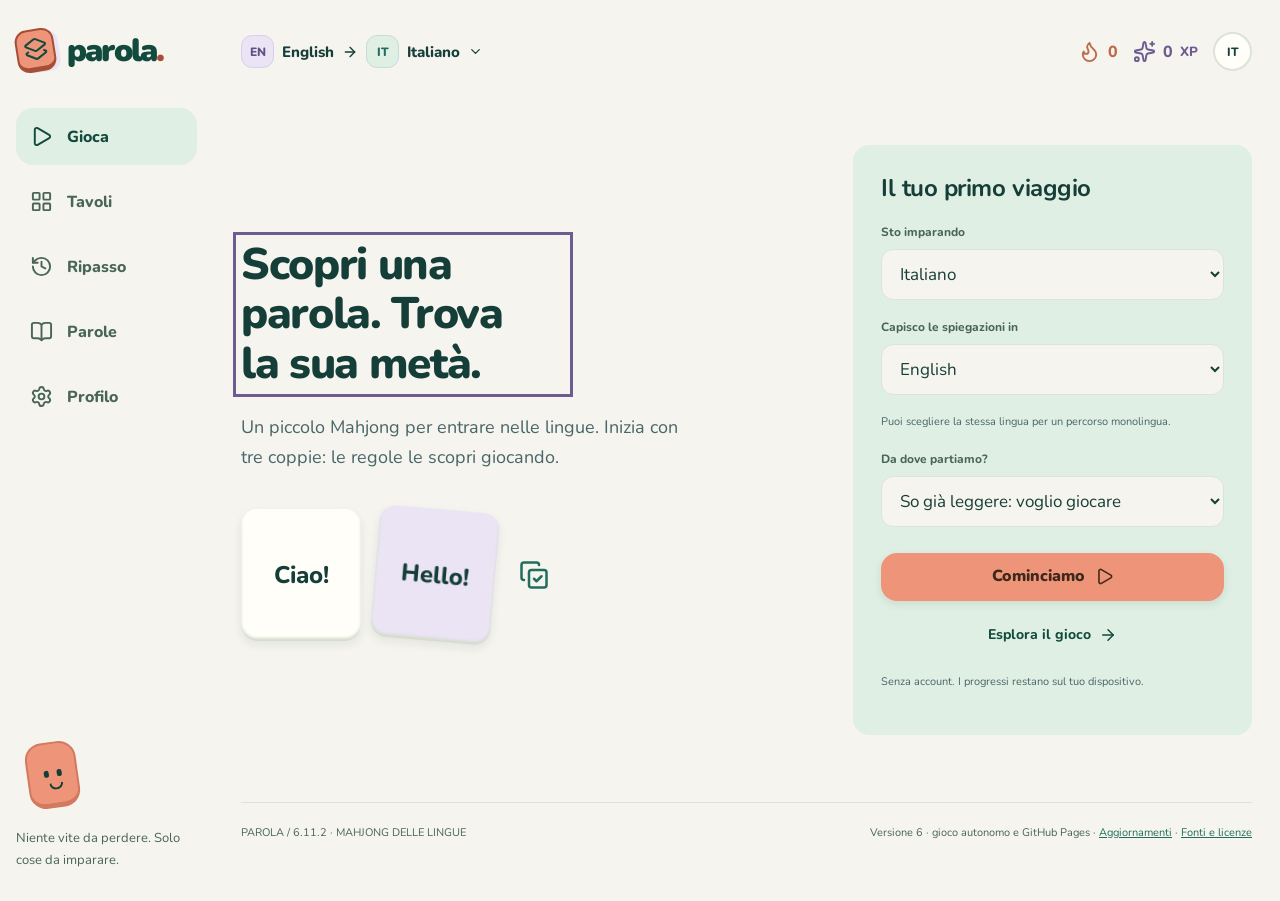
==== commit 3d8ffcd5: "fix: keep author reference in metadata only (6.11.2) Remove the visible portfolio credit and preserv" ====
--- a/index.html
+++ b/index.html
@@ -1,5 +1,5 @@
 <!doctype html>
-<html lang="it"><head><meta charset="utf-8"><meta name="viewport" content="width=device-width,initial-scale=1,viewport-fit=cover"><meta name="theme-color" content="#216e5d"><meta name="description" content="Parola: Mahjong, frasi e lingue. Un gioco autonomo in italiano, inglese, arabo e russo."><title>Parola 6.11.1 — Mahjong delle lingue</title><meta name="application-name" content="Parola 6"><link rel="icon" href="./icon.svg" type="image/svg+xml"><style>:root{--paper:#f8f7f3;--card:#fffefb;--ink:#183f43;--muted:#6b7c7d;--line:#e2e6de;--teal:#1b6567;--teal-dark:#124b4e;--mint:#dceceb;--coral:#f18d74;--coral-dark:#cc6854;--peach:#ffede3;--lavender:#e8e1f7;--purple:#7461a4;--gold:#e5b253;--radius:24px;font-family:ui-rounded,"Nunito","Avenir Next",system-ui,-apple-system,"Segoe UI",sans-serif;color:var(--ink);background:var(--paper);font-synthesis:none;font-size:16px}*{box-sizing:border-box}body{margin:0}button,input,select,textarea{font:inherit}button{cursor:pointer;color:inherit;-webkit-tap-highlight-color:transparent}button:disabled{cursor:default}button,a,input,select,textarea{touch-action:manipulation}button:focus-visible,a:focus-visible,input:focus-visible,select:focus-visible,textarea:focus-visible,[tabindex]:focus-visible{outline:3px solid var(--purple);outline-offset:5px}button:active:not(:disabled){transform:translateY(2px)}h1,h2,h3,h4,p{margin:0}h1{font-size:clamp(34px,3.45vw,52px);line-height:1.13;letter-spacing:-1.8px;font-weight:850}h2{font-size:28px;line-height:1.25;letter-spacing:-.7px}h3{font-size:20px;line-height:1.35}p{line-height:1.65}button svg{pointer-events:none;flex:none}svg{vertical-align:middle}button{transition:background .16s,transform .16s,box-shadow .16s}a{color:var(--teal)}bdi{unicode-bidi:isolate}.app-shell{display:grid;grid-template-columns:244px minmax(0,1fr);min-height:100vh}.sidebar{height:100vh;position:sticky;top:0;border-inline-end:1px solid var(--line);padding:31px 22px 24px;background:var(--card);display:flex;flex-direction:column;gap:42px}.brand{display:flex;align-items:center;gap:12px;font-size:32px;font-weight:900;letter-spacing:-1.8px;color:var(--teal-dark)}.brandmark{width:39px;height:43px;border-radius:12px;background:var(--coral);display:grid;place-items:center;transform:rotate(-9deg);border:2px solid var(--coral-dark);border-bottom-width:5px;box-shadow:5px 2px 0 -1px var(--lavender);font-size:23px}.brand .dot{color:var(--coral-dark)}.nav{display:flex;flex-direction:column;gap:8px}.navbtn{background:none;border:2px solid transparent;border-radius:17px;display:flex;align-items:center;gap:14px;min-height:57px;padding:12px 14px;text-align:start;font-size:16px;font-weight:750;color:var(--muted)}.navbtn.current{background:var(--mint);border-color:#c6dfdc;color:var(--teal-dark)}.navbtn:hover:not(.current){background:var(--paper)}.sidebar .sidebase{margin-top:auto}.mini-mascot{height:66px;width:51px;border:2px solid #d27a60;border-bottom-width:5px;border-radius:17px;background:var(--coral);transform:rotate(-8deg);display:flex;align-items:center;justify-content:center;gap:8px;margin:0 0 19px 11px;position:relative}.eye{width:5px;height:7px;background:var(--ink);border-radius:99px}.mini-mascot:after{content:'';position:absolute;width:10px;height:5px;border:2px solid var(--ink);border-top:0;border-radius:0 0 10px 10px;top:39px;left:19px}.sidebase p{font-size:13px;color:var(--muted);line-height:1.7}.main{padding:0 42px 50px;width:100%;max-width:1440px;margin:auto;align-self:start;min-width:0}.topbar{display:flex;align-items:center;justify-content:space-between;gap:18px;border-bottom:1px solid var(--line);padding:23px 0;margin-bottom:30px;min-height:90px}.routebtn{display:flex;align-items:center;gap:11px;border:0;background:transparent;font-size:15px;font-weight:800;padding:5px 0;text-align:start}.langcoin{display:inline-flex;justify-content:center;align-items:center;flex:none;width:33px;height:33px;background:var(--lavender);border-radius:11px;color:#615285;font-size:12px;font-weight:850;border:1px solid #d9cfed}.langcoin.target{background:var(--mint);border-color:#c6dcda;color:var(--teal)}.topstats{display:flex;gap:22px;align-items:center}.topstat{display:flex;gap:7px;align-items:center;font-weight:800;white-space:nowrap}.topstat.flame{color:#bd6b48}.topstat.xp{color:var(--purple)}.profile{height:39px;width:39px;border:2px solid var(--line);border-radius:50%;display:grid;place-items:center;background:var(--card);font-size:12px;font-weight:800}.eyebrow{font-size:11px;letter-spacing:1.6px;font-weight:850;color:var(--teal);text-transform:uppercase;margin-bottom:14px}.hero{display:grid;grid-template-columns:minmax(0,1fr) 265px;align-items:center;gap:24px;padding:8px 0 34px}.hero h1 em{font-style:normal;color:var(--teal)}.hero p{font-size:17px;color:var(--muted);max-width:540px;margin:20px 0 24px}.hero-actions{display:flex;gap:12px;align-items:center;flex-wrap:wrap}.button{display:inline-flex;justify-content:center;align-items:center;gap:10px;min-height:57px;border-radius:16px;padding:13px 23px;border:2px solid var(--teal-dark);border-bottom-width:5px;background:var(--teal);color:white;font-size:16px;font-weight:800;line-height:1.3;text-decoration:none}.button:hover{background:#247579}.button.secondary{background:var(--card);border-color:#d8e1dc;color:var(--ink)}.button.secondary:hover{background:var(--mint)}.button.coral{background:var(--coral);color:var(--ink);border-color:var(--coral-dark)}.button.coral:hover{background:#f5a18b}.button.small{min-height:46px;font-size:14px;padding:10px 15px;border-radius:13px}.button.wide{width:100%}.button:disabled{opacity:.48;transform:none}.textbtn{display:inline-flex;gap:8px;align-items:center;justify-content:center;padding:10px 4px;border:0;background:none;font-size:14px;font-weight:750;min-height:44px;color:var(--muted)}.textbtn:hover{color:var(--teal)}.hero-art{position:relative;min-height:270px;isolation:isolate}.hero-blob{position:absolute;inset:20px 5px 20px 0;border-radius:50% 48% 42% 55%;background:var(--lavender);transform:rotate(-15deg)}.tilefriend{position:absolute;left:88px;top:65px;width:105px;height:132px;border-radius:29px;background:var(--coral);border:3px solid #d3745c;border-bottom-width:12px;transform:rotate(10deg);box-shadow:0 15px 0 -7px #c3b3df77;display:flex;justify-content:center;align-items:center;gap:20px}.tilefriend .eye{width:9px;height:13px;margin-top:-4px}.tilefriend:after{content:'';position:absolute;top:80px;left:40px;width:19px;height:9px;border:3px solid var(--ink);border-top:0;border-radius:0 0 15px 15px}.tilefriend .cheek{position:absolute;top:66px;left:13px;width:17px;height:8px;background:#d7736480;border-radius:50%}.tilefriend .cheek:last-child{left:auto;right:13px}.floatword{position:absolute;background:var(--card);padding:10px 15px;border:2px solid #dedacd;border-bottom-width:5px;border-radius:14px;font-size:18px;font-weight:800;box-shadow:0 5px 15px #3f4c3910}.floatword.a{top:15px;left:13px;transform:rotate(-12deg)}.floatword.b{top:49px;right:-2px;transform:rotate(9deg)}.floatword.c{bottom:15px;left:8px;transform:rotate(7deg)}.floatword.d{right:-5px;bottom:28px;transform:rotate(-8deg)}.art-spark{position:absolute;color:var(--teal);font-size:26px;top:12px;right:55px}.home-columns{display:grid;grid-template-columns:minmax(0,1fr) 280px;gap:25px;align-items:start}.section-title{display:flex;align-items:center;justify-content:space-between;gap:14px;margin:7px 0 19px}.section-title h2{font-size:23px}.section-title .sub{font-size:12px;color:var(--muted)}.recommend{padding:23px 25px;background:var(--teal-dark);border:2px solid #15494a;border-bottom-width:6px;color:var(--card);border-radius:24px;position:relative;overflow:hidden;display:flex;align-items:center;justify-content:space-between;gap:15px;margin-bottom:27px}.recommend:after{content:'';position:absolute;right:-25px;top:-68px;width:150px;height:150px;border-radius:35px;border:24px solid #39757466;transform:rotate(22deg);pointer-events:none}.recommend .eyebrow{color:#bed6d2;margin-bottom:9px}.recommend h3{font-size:25px;margin-bottom:7px}.recommend p{font-size:13px;color:#c7dfda}.recommend .button{position:relative;z-index:1}.chapter-header{display:flex;align-items:center;gap:14px;margin:28px 0 15px}.chapter-icon{height:43px;width:43px;border:1px solid #d6cfeb;background:var(--lavender);border-radius:15px;display:grid;place-items:center;color:var(--purple)}.chapter-header h3{font-size:17px}.chapter-header .eyebrow{font-size:10px;margin-bottom:5px;color:var(--muted)}.chapter-header .line{flex:1;height:1px;background:var(--line)}.units{display:grid;gap:12px}.unitcard{display:flex;gap:16px;align-items:center;background:var(--card);border:2px solid var(--line);border-bottom-width:5px;border-radius:20px;padding:16px 18px;text-align:start;width:100%;min-height:99px}.unitcard:hover{border-color:#c4d9d3}.unitcard.recommended{border-color:#98bbb6;background:#eef6f1}.unitnum{width:51px;height:54px;flex:none;display:grid;place-items:center;font-size:21px;font-weight:850;background:var(--mint);border-radius:16px;border-bottom:1px solid #b9d6d1}.unitcard:nth-child(3n+2) .unitnum{background:var(--peach);border-color:#eec6b2}.unitcard:nth-child(3n) .unitnum{background:var(--lavender);border-color:#d1c5e8}.unittext{flex:1;min-width:0}.unittext h3{font-size:18px;margin-bottom:9px}.minimodes{display:flex;gap:6px;align-items:center}.modedot{width:21px;height:21px;border:1px solid #d9ded6;border-radius:50%;display:grid;place-items:center;color:#b5bfb8;background:#f7f8f4}.modedot.done{background:var(--teal);border-color:var(--teal);color:white}.unittrail{color:#9bafa8}.aside{display:grid;gap:17px;padding-top:7px}.sidecard{padding:22px;border:2px solid var(--line);border-radius:22px;background:var(--card)}.sidecard h3{font-size:17px;margin:12px 0 9px}.sidecard p{font-size:13px;color:var(--muted);line-height:1.75}.sidecard.lilac{background:var(--lavender);border-color:#dbd2ed}.sidecard.peach{background:var(--peach);border-color:#f1d7c8}.sidecard .eyebrow{font-size:10px;margin:0 0 14px}.sidecard .minirow{display:flex;justify-content:space-between;align-items:center;font-size:12px;margin:14px 0}.sidecard .minirow strong{font-size:21px}.minibar{height:9px;background:#ffffffa8;border-radius:99px;overflow:hidden;margin:10px 0}.minibar span{display:block;height:100%;background:var(--purple);border-radius:99px}.tiny-note{font-size:11px;color:var(--muted);line-height:1.7;margin-top:15px}.footer{border-top:1px solid var(--line);margin-top:35px;padding-top:20px;font-size:11px;color:var(--muted);line-height:1.8;display:flex;gap:10px;justify-content:space-between;flex-wrap:wrap}.intro-wrap{max-width:900px;margin:auto}.page-head{margin-bottom:26px}.page-head p{max-width:740px;color:var(--muted);font-size:16px;margin-top:14px}.page-head h1{font-size:39px}.rulebox{padding:26px 30px;background:var(--lavender);border:2px solid #d9cdec;border-radius:25px;margin:22px 0}.rulebox .rulehead{display:flex;gap:10px;align-items:center;font-size:13px;font-weight:850;margin-bottom:13px;color:var(--purple)}.rulebox p{font-size:19px;line-height:1.8}.example-grid{display:grid;grid-template-columns:repeat(3,minmax(0,1fr));gap:13px;margin:22px 0 30px}.example-card{background:var(--card);border:2px solid var(--line);border-bottom-width:4px;border-radius:20px;padding:20px;min-width:0}.example-card .targetline{font-size:20px;font-weight:800;line-height:1.5;min-height:59px}.example-card .supportline{font-size:13px;color:var(--muted);line-height:1.6;margin:9px 0 16px}.sound{border:1px solid #c4dcd5;border-bottom-width:3px;border-radius:12px;background:var(--mint);min-height:42px;min-width:45px;display:inline-flex;align-items:center;justify-content:center;color:var(--teal);padding:7px 10px;gap:6px}.sound.slow{font-size:12px;min-width:49px}.sound.playing{animation:pulse 1s infinite}.audio-buttons{display:flex;gap:7px;align-items:center}.mode-grid{display:grid;grid-template-columns:repeat(4,minmax(0,1fr));gap:12px;margin:19px 0 24px}.mode-card{border:2px solid var(--line);border-bottom-width:5px;background:var(--card);border-radius:19px;padding:18px 14px;text-align:start;min-height:159px;display:flex;flex-direction:column;gap:9px}.mode-card .modeicon{width:36px;height:36px;border-radius:12px;background:var(--mint);display:grid;place-items:center;color:var(--teal)}.mode-card strong{font-size:17px}.mode-card small{font-size:11px;color:var(--muted);line-height:1.65}.mode-card.selected{background:#f1edf9;border-color:#b8a6d6}.mode-card.selected .modeicon{background:#d9cbed;color:var(--purple)}.intro-actions{display:flex;align-items:center;justify-content:space-between;gap:15px;margin:20px 0}.quiet{font-size:12px;color:var(--muted);display:flex;align-items:center;gap:7px}.game-head{display:flex;align-items:center;gap:20px;margin-bottom:22px}.exitbtn{width:42px;height:43px;border:0;background:none;color:var(--muted);display:grid;place-items:center}.game-progress{height:15px;background:#e3e7df;border-radius:99px;overflow:hidden;flex:1}.game-progress span{display:block;height:100%;background:var(--teal);border-radius:99px;transition:width .4s}.game-score{display:flex;gap:7px;align-items:center;font-size:18px;color:var(--purple);font-weight:850}.game-grid{display:grid;grid-template-columns:minmax(0,1fr) 235px;gap:21px;align-items:start}.game-main{min-width:0}.game-title{display:flex;justify-content:space-between;align-items:start;gap:14px;margin-bottom:20px}.game-title h1{font-size:30px;line-height:1.25;letter-spacing:-.9px}.game-title p{font-size:13px;color:var(--muted);line-height:1.6;margin-top:9px}.modebadge{display:inline-flex;gap:7px;align-items:center;white-space:nowrap;background:var(--lavender);color:var(--purple);border-radius:99px;padding:8px 11px;font-size:11px;font-weight:850}.combo-badge{display:inline-flex;gap:6px;align-items:center;font-size:12px;font-weight:800;background:var(--peach);border-radius:99px;padding:7px 11px;color:#a65d3f}.board-frame{background:#eaf0e8;border:2px solid #d7e1d6;border-radius:27px;padding:18px 18px 12px;position:relative;overflow:hidden}.board-frame:before{content:'';position:absolute;inset:0;pointer-events:none;opacity:.65;background-image:radial-gradient(#c8d9cd .8px,transparent .8px);background-size:17px 17px}.board-top{position:relative;display:flex;justify-content:space-between;align-items:center;gap:12px;font-size:11px;font-weight:750;color:#6a8375;margin:0 2px 12px}.board-scroll{position:relative;overflow:auto;scrollbar-width:thin;padding:5px 2px 16px;direction:ltr}.board{position:relative;margin:auto;--tw:124px;--th:134px;--gap:9px;isolation:isolate}.board.words{--tw:99px;--th:96px}.tile{position:absolute;left:calc(var(--x) * (var(--tw) + var(--gap)) + var(--z) * 5px);top:calc(var(--y) * (var(--th) + var(--gap)) - var(--z) * 6px);width:var(--tw);height:var(--th);z-index:calc(1 + var(--z) * 10 + var(--y));border:2px solid #d0d4c5;border-bottom:0;border-radius:16px;background:linear-gradient(160deg,#fffef9,#f4f3e9);box-shadow:0 3px 0 #afbca663,2px 4px 6px #385d3922;display:flex;flex-direction:column;align-items:center;justify-content:center;text-align:center;padding:26px 9px 24px;transition:background .15s,outline .15s,opacity .2s,transform .15s;cursor:pointer;user-select:none;-webkit-user-select:none;overflow:hidden}.tile .tiletext{font-size:clamp(13px,1.1vw,17px);font-weight:800;line-height:1.35;width:100%;overflow-wrap:anywhere}.tile.words .tiletext{font-size:24px;line-height:1.35}.tile .tile-lang{position:absolute;top:8px;left:10px;font-size:9px;color:#849589;font-weight:800;letter-spacing:.6px}.tile .tileaudio{position:absolute;right:6px;bottom:5px;width:30px;height:28px;padding:0;min-width:0;min-height:0;border:0;border-radius:9px;background:transparent;color:#6c8679;display:grid;place-items:center}.tile .tileaudio:hover{background:#d7e4d6}.tile .tile-pos{position:absolute;left:8px;bottom:12px;font-size:8px;max-width:65%;overflow:hidden;text-overflow:ellipsis;white-space:nowrap;color:#8c9b8b;font-weight:650}.tile.support .tiletext{color:#775e91}.tile.support{background:linear-gradient(155deg,#fefcff,#f1eafa);border-color:#d9d1e3;border-bottom-color:#c7bdd2}.tile.covered{filter:saturate(.72);background:#e4e7d8;border-color:#c3cab9;border-bottom-color:#aebba7;cursor:not-allowed}.tile.covered .tiletext{color:#8a9681}.tile:hover:not(.covered){transform:translateY(-3px);box-shadow:0 6px 0 #b3bfaa55,1px 7px 12px #315c3523}.tile.selected{border-color:#df8a6d;border-bottom-color:#c56c50;background:#ffe7d5;box-shadow:0 0 0 3px #eeae92}.tile.hinted{outline:4px solid var(--purple);outline-offset:3px;animation:pulse 1s 2}.tile .earmark{width:43px;height:43px;border-radius:14px;background:var(--mint);display:grid;place-items:center;color:var(--teal)}.tile .wave{display:flex;gap:3px;height:17px;align-items:center;margin-top:10px}.wave i{display:block;width:3px;background:#96b8b0;border-radius:3px;height:7px}.wave i:nth-child(2n){height:14px}.wave i:nth-child(3){height:19px}.tile.gone{opacity:0;pointer-events:none;transform:scale(.85)}.board-bottom{position:relative;text-align:center;font-size:10px;color:#728670;padding-top:3px}.game-tools{display:flex;gap:11px;flex-wrap:wrap;margin:19px 0}.toolbtn{display:flex;gap:10px;align-items:center;background:var(--card);border:2px solid var(--line);border-bottom-width:4px;border-radius:15px;padding:10px 14px;min-height:56px;font-weight:800;font-size:13px}.toolbtn span{display:flex;flex-direction:column;align-items:start;gap:4px}.toolbtn small{font-size:10px;font-weight:600;color:var(--muted)}.toolbtn:hover{background:var(--lavender);border-color:#d5c8e7}.toolbtn.spare{margin-inline-start:auto}.gameaside .sidecard{margin-bottom:15px;padding:18px}.gameaside .sidecard p{font-size:12px}.rule-mini summary{cursor:pointer;font-size:13px;font-weight:850;list-style:none;display:flex;gap:9px;align-items:center;min-height:34px}.rule-mini p{margin-top:13px;line-height:1.9}.little-progress{display:flex;gap:8px;align-items:center;margin:15px 0 8px}.little-progress .chip{width:33px;height:33px;display:grid;place-items:center;border:2px solid #d6dbcf;border-radius:11px;color:#9aa592;background:var(--paper)}.little-progress .chip.done{background:var(--teal);border-color:var(--teal);color:white}.game-note{font-size:11px;line-height:1.8;color:var(--muted);margin-top:15px}.prompt{background:var(--card);border:2px solid var(--line);border-radius:22px;padding:19px 23px;margin-bottom:15px}.prompt .promptlabel{font-size:10px;color:var(--muted);font-weight:800;letter-spacing:.5px;margin-bottom:8px}.prompt .prompttext{font-size:23px;font-weight:800;line-height:1.5}.sentence-tray{display:flex;align-items:center;gap:7px;flex-wrap:wrap;border:2px dashed #bacdc0;min-height:79px;background:#ffffff7a;border-radius:18px;padding:13px 15px;margin:15px 0}.sentence-tray .placeholder{font-size:14px;color:#8b9c8f}.wordchip{font-size:21px;font-weight:800;border-radius:11px;padding:7px 11px;background:var(--mint);border:1px solid #c6dcd0;border-bottom:1px solid #afcdbd}.tray-actions{display:flex;justify-content:space-between;align-items:center;gap:10px;margin:8px 0 14px;flex-wrap:wrap}.feedback{background:var(--mint);border:1px solid #bbd5cd;border-radius:18px;padding:16px 19px;font-size:14px;line-height:1.65;margin:14px 0;display:flex;align-items:center;gap:12px}.feedback.warn{background:#fff0dc;border-color:#ead5b5;color:#865c2e}.feedback .feedbacktext{flex:1}.feedback .feedbacktext small{display:block;color:var(--muted);font-size:12px;margin-top:4px}.feedback.success{background:#e0eee4}.feedback .button{flex:none}.toast{position:fixed;bottom:28px;left:50%;transform:translateX(-50%);background:var(--teal-dark);border:1px solid #578582;color:white;border-radius:16px;padding:15px 22px;font-size:14px;line-height:1.55;box-shadow:0 10px 40px #173f4440;z-index:110;max-width:min(660px,calc(100% - 32px));pointer-events:none;text-align:center}.toast.warn{background:#765832;border-color:#bc9b6e}.summary-wrap{max-width:890px;margin:auto}.summary-hero{text-align:center;padding:20px 0 27px}.trophy-tile{width:87px;height:104px;display:grid;place-items:center;background:var(--coral);border:3px solid var(--coral-dark);border-bottom-width:9px;border-radius:26px;margin:0 auto 23px;transform:rotate(-8deg);box-shadow:12px 7px 0 -3px var(--lavender)}.summary-hero h1{font-size:40px}.summary-hero p{font-size:15px;color:var(--muted);margin-top:13px}.stars{display:flex;gap:9px;justify-content:center;margin-top:18px;color:var(--gold)}.stats-grid{display:grid;grid-template-columns:repeat(3,minmax(0,1fr));gap:15px;margin:18px 0 29px}.stat-card{background:var(--card);border:2px solid var(--line);border-bottom-width:5px;border-radius:23px;padding:22px;text-align:center}.stat-card strong{display:block;font-size:35px;margin:10px 0 5px;font-weight:850}.stat-card span{font-size:12px;color:var(--muted)}.stat-card.coral{border-color:#eac6b6}.stat-card.purple{border-color:#d5cae8}.result-row{border:2px solid var(--line);border-radius:20px;background:var(--card);padding:18px 20px;margin:12px 0;display:flex;gap:13px;align-items:center}.result-row .result-content{flex:1;min-width:0}.result-row .targetline{font-size:20px;font-weight:800;line-height:1.5}.result-row .supportline{font-size:13px;color:var(--muted);margin-top:5px;line-height:1.6}.result-mark{width:32px;height:34px;border-radius:11px;display:grid;place-items:center;flex:none;background:var(--mint);color:var(--teal)}.result-row .status-tag{font-size:10px;display:inline-block;padding:4px 7px;margin-top:9px;border-radius:6px;background:var(--paper);color:var(--muted)}.missed-card{border:2px solid #e6d2b9;background:#fff1df;border-radius:22px;padding:23px;margin:24px 0}.missed-card h3{margin-bottom:13px}.missed-card p{font-size:14px;margin-bottom:8px;line-height:1.8}.summary-actions{display:flex;gap:12px;justify-content:center;margin-top:27px;flex-wrap:wrap}.settings-grid{display:grid;grid-template-columns:1fr 1fr;gap:22px}.settings-card{border:2px solid var(--line);border-radius:25px;background:var(--card);padding:27px}.settings-card h2{font-size:22px;margin-bottom:20px}.field{margin-bottom:17px}.field label{display:block;font-size:12px;color:var(--muted);font-weight:750;margin-bottom:8px;line-height:1.5}.field select,.field input[type=search]{background:var(--paper);border:2px solid var(--line);border-radius:14px;width:100%;min-height:54px;padding:12px 14px;color:var(--ink);font-size:17px}.route-settings{display:grid;grid-template-columns:1fr 40px 1fr;gap:8px;align-items:end}.route-settings .swap{width:40px;height:54px;border:0;background:none;display:grid;place-items:center;margin-bottom:17px;color:var(--teal)}.setting-toggle{display:flex;gap:15px;align-items:center;justify-content:space-between;font-size:14px;line-height:1.55;padding:14px 0;border-top:1px solid var(--line)}.setting-toggle input{accent-color:var(--teal);width:22px;height:22px;flex:none}.voice-row{display:flex;gap:10px;align-items:center;border-bottom:1px solid var(--line);padding:12px 0}.voice-row .vname{flex:1;font-size:14px;font-weight:750}.voice-row small{display:block;font-size:10px;font-weight:500;color:var(--muted);margin-top:5px}.note-warning{background:#fff0da;border:1px solid #e5cfaf;border-radius:14px;padding:13px 15px;font-size:12px;line-height:1.75;color:#80623e;margin:16px 0}.notebook-search{display:flex;align-items:center;gap:13px;flex-wrap:wrap;margin:25px 0}.notebook-search input{min-width:0;flex:1;min-height:54px;border:2px solid var(--line);border-radius:14px;background:var(--card);padding:14px 18px;color:var(--ink);font-size:16px}.notebook-search .button{flex:none}.empty-state{border:2px dashed #cdd9ce;border-radius:27px;padding:46px 30px;text-align:center;background:#fffefb80;margin:28px 0}.empty-state svg{color:#a0b6a7;margin-bottom:18px}.empty-state p{font-size:16px;color:var(--muted);max-width:500px;margin:0 auto 20px}.notebook-grid{display:grid;grid-template-columns:1fr 1fr;gap:15px}.notebook-grid .example-card{padding:23px}.notebook-grid .targetline{min-height:0}.review-card{display:flex;gap:18px;align-items:center;padding:21px;border:2px solid var(--line);border-bottom-width:5px;border-radius:22px;background:var(--card);margin:13px 0}.review-card .rtext{flex:1}.review-card h3{font-size:18px}.review-card p{font-size:12px;color:var(--muted);margin-top:5px}.review-count{font-size:31px;font-weight:850;color:var(--purple);background:var(--lavender);border-radius:18px;min-width:64px;height:69px;display:grid;place-items:center}.modal{width:min(640px,calc(100% - 28px));max-height:90vh;border:2px solid var(--line);border-radius:28px;background:var(--paper);padding:28px;color:var(--ink);box-shadow:0 25px 110px #163f4555;overflow:auto}.modal::backdrop{background:#153f466f;backdrop-filter:blur(5px)}.modal-top{display:flex;align-items:start;justify-content:space-between;gap:15px;margin-bottom:19px}.modal-top h2{font-size:26px}.closebtn{width:37px;height:38px;flex:none;display:grid;place-items:center;border:0;background:var(--mint);border-radius:11px}.modal p{font-size:14px;color:var(--muted);line-height:1.8}.written{width:100%;border:2px solid #b9cec3;border-bottom-width:5px;background:var(--card);border-radius:18px;padding:17px;font-size:23px;line-height:1.8;min-height:109px;margin:17px 0 10px;resize:vertical;color:var(--ink)}.keyboard{display:flex;flex-wrap:wrap;gap:5px;margin:8px 0 20px;direction:ltr}.keybtn{min-height:37px;min-width:33px;padding:5px 8px;font-size:16px;background:var(--card);border:1px solid #ccd8cb;border-bottom-width:3px;border-radius:8px}.modal .help-meaning{font-size:22px;color:var(--ink);font-weight:800;padding:18px;background:var(--mint);border-radius:16px;margin-top:17px;line-height:1.7}.model-box{background:var(--lavender);border-radius:16px;padding:15px 18px;margin-top:16px;font-size:21px;font-weight:750}.modal-actions{display:flex;align-items:center;justify-content:space-between;gap:10px;margin-top:17px}.alpha-grid{display:grid;grid-template-columns:repeat(6,1fr);gap:7px;margin:20px 0;direction:inherit}.alpha-cell{padding:13px 7px;text-align:center;background:var(--card);border:1px solid var(--line);border-bottom-width:3px;border-radius:10px;font-size:23px;font-weight:750}.sr-only{position:absolute;clip:rect(0,0,0,0);width:1px;height:1px;padding:0;border:0;overflow:hidden}.rtltext{direction:rtl}.confetti{pointer-events:none;position:fixed;inset:0;overflow:hidden;z-index:99}.confetti i{position:absolute;top:-30px;width:9px;height:15px;border-radius:3px;background:var(--coral);animation:fall 1.9s ease-in forwards}.confetti i:nth-child(3n){background:var(--teal)}.confetti i:nth-child(3n+1){background:var(--purple)}[lang=ar]{font-family:Tahoma,"Segoe UI",Arial,sans-serif;letter-spacing:0}[lang=ar].tiletext{font-size:20px;line-height:1.65}.words [lang=ar].tiletext{font-size:25px}[dir=rtl] .hero-art{transform:scaleX(-1)}[dir=rtl] .hero-art .floatword{direction:rtl;transform:scaleX(-1)}[dir=rtl] .unittrail{transform:scaleX(-1)}[dir=rtl] .right-arrow{transform:scaleX(-1)}[dir=rtl] h1{letter-spacing:0;line-height:1.35}.mobile-nav-label{display:none}@keyframes pulse{50%{box-shadow:0 0 0 5px #a693c54a}}@keyframes fall{to{transform:translateY(105vh) rotate(480deg);opacity:0}}@media(min-width:1600px){.main{padding-inline:54px}.hero{grid-template-columns:1fr 300px}.hero-art{transform:scale(1.1)}}@media(max-width:1280px){.app-shell{grid-template-columns:213px minmax(0,1fr)}.sidebar{padding:29px 16px}.main{padding-inline:28px}.home-columns{grid-template-columns:minmax(0,1fr) 250px}.hero{grid-template-columns:1fr 227px}.hero-art{transform:scale(.9);transform-origin:center}.game-grid{grid-template-columns:minmax(0,1fr)}.gameaside{display:grid;grid-template-columns:1fr 1fr;gap:16px}.gameaside .sidecard{margin:0}.gameaside .game-note{grid-column:1/-1}.board{--tw:133px;--th:138px}.board.words{--tw:107px;--th:100px}.mode-card{padding:15px 12px}}@media(max-width:1060px){.home-columns{grid-template-columns:minmax(0,1fr)}.aside{grid-template-columns:1fr 1fr 1fr;gap:12px}.sidecard{padding:17px}.hero{grid-template-columns:1fr 220px}.hero h1{font-size:38px}.hero p{font-size:15px}.settings-grid{grid-template-columns:1fr}.mode-grid{grid-template-columns:1fr 1fr}.mode-card{min-height:135px}.example-grid{grid-template-columns:1fr}.example-card{display:block}.example-grid .example-card{display:grid;grid-template-columns:1fr auto;gap:7px 20px}.example-grid .targetline{min-height:0}.example-grid .supportline{grid-column:1;margin:0}.example-grid .audio-buttons{grid-column:2;grid-row:1/3}.board{--tw:116px;--th:138px}.board.words{--tw:95px;--th:100px}.notebook-grid{grid-template-columns:1fr}}@media(max-width:820px){.app-shell{display:block}.sidebar{height:auto;position:relative;padding:18px 23px;border-inline-end:0;border-bottom:1px solid var(--line);flex-direction:row;align-items:center;justify-content:space-between;gap:10px}.brand{font-size:27px}.brandmark{width:34px;height:38px;font-size:21px}.nav{flex-direction:row;gap:1px}.navbtn{padding:9px 10px;min-height:43px;border-radius:13px;font-size:0;gap:0}.navbtn svg{width:21px;height:21px}.sidebase{display:none}.main{padding-inline:24px}.topbar{min-height:77px;padding:19px 0;margin-bottom:25px}.topstats{gap:18px}.hero h1{font-size:43px}.hero{grid-template-columns:minmax(0,1fr) 245px;gap:14px}.hero-art{transform:scale(.95)}.board{--tw:133px;--th:140px}.board.words{--tw:107px;--th:100px}.gameaside{grid-template-columns:1fr 1fr}}@media(max-width:620px){.sidebar{padding:15px 18px}.brand{font-size:26px}.brandmark{height:35px;width:31px;font-size:19px}.navbtn{padding:9px 8px}.navbtn svg{width:20px;height:20px}.main{padding:0 17px 100px}.topbar{padding:16px 0;min-height:73px;margin-bottom:22px}.routebtn{font-size:13px;gap:7px}.langcoin{width:27px;height:29px;font-size:10px;border-radius:9px}.topstat{font-size:13px}.topstats{gap:13px}.topstat svg{width:19px;height:19px}.profile{display:none}.hero{display:block;padding:8px 0 24px;position:relative}.hero h1{font-size:37px;letter-spacing:-1.4px}.hero .eyebrow{font-size:10px;letter-spacing:1.3px}.hero p{font-size:15px;max-width:400px;margin:17px 0 22px}.hero-art{display:none}.hero-actions .button{font-size:15px}.aside{grid-template-columns:1fr 1fr}.aside .sidecard:first-child{grid-column:1/-1}.home-columns{gap:22px}.section-title h2{font-size:21px}.section-title .sub{display:none}.recommend{padding:20px;gap:12px;border-radius:21px}.recommend h3{font-size:22px}.recommend .eyebrow{font-size:9px;letter-spacing:1px}.recommend .button{font-size:0;min-width:50px;width:50px;padding:12px}.recommend .button svg{width:20px}.unitcard{padding:15px;gap:13px}.unittext h3{font-size:17px}.unitnum{width:47px;height:51px;font-size:20px}.chapter-header{margin-top:24px}.game-title{gap:10px}.game-title h1{font-size:25px}.game-title .modebadge{font-size:0;padding:10px}.game-title .modebadge svg{width:18px;height:18px}.game-title p{font-size:12px}.game-head{gap:12px;margin-bottom:17px}.game-score{font-size:16px}.board-frame{padding:16px 7px 10px;border-radius:21px}.board{--tw:calc((100vw - 92px)/4);--th:137px;--gap:7px}.board.words{--tw:calc((100vw - 101px)/5);--th:90px;--gap:7px}.tile{padding:25px 5px 26px;border-radius:12px;border-bottom-width:6px}.tile .tiletext{font-size:13px;line-height:1.35;overflow-wrap:anywhere}.tile.words .tiletext{font-size:18px;line-height:1.4}.tile .tile-lang{top:7px;left:6px;font-size:8px}.tile .tileaudio{width:29px;height:27px;right:3px;bottom:4px}.tile .tileaudio svg{width:14px;height:14px}.tile .tile-pos{font-size:6px;left:5px;bottom:13px;max-width:50%}.tile .earmark{width:33px;height:36px;border-radius:11px}.tile .earmark svg{width:22px;height:22px}.tile .wave{margin-top:8px}.board-top{font-size:9px;margin-inline:4px}.board-bottom{font-size:9px;padding-inline:5px}.board-scroll{padding-bottom:11px}.tile .wave i{width:2px}.game-tools{gap:7px;margin:14px 0}.toolbtn{font-size:11px;padding:10px;min-height:54px;gap:6px;border-radius:13px}.toolbtn svg{width:19px;height:19px}.toolbtn small{font-size:9px}.toolbtn.spare{margin-inline-start:0}.gameaside{grid-template-columns:1fr;gap:11px}.gameaside .sidecard{padding:15px 18px}.gameaside .sidecard h3{margin-top:0;font-size:15px}.gameaside .sidecard.goalcard{display:none}.prompt{padding:15px 17px;border-radius:18px}.prompt .prompttext{font-size:21px}.sentence-tray{padding:11px;min-height:70px;margin:13px 0}.wordchip{font-size:17px;padding:6px 8px;border-radius:9px}.sentence-tray .placeholder{font-size:12px}.page-head h1{font-size:32px}.page-head p{font-size:14px}.rulebox{padding:21px;border-radius:21px}.rulebox p{font-size:17px;line-height:1.9}.example-grid{gap:10px}.example-grid .example-card{padding:17px;gap:7px 12px;border-radius:17px}.example-card .targetline{font-size:19px}.example-card .supportline{font-size:12px}.example-grid .audio-buttons .slow{display:none}.mode-grid{gap:10px}.mode-card strong{font-size:16px}.mode-card small{font-size:11px}.mode-card{padding:15px;min-height:153px}.intro-actions{flex-direction:column-reverse;align-items:stretch}.intro-actions .quiet{justify-content:center}.feedback{font-size:12px;padding:14px;gap:9px;flex-wrap:wrap}.feedback .feedbacktext{min-width:160px}.feedback .button{font-size:12px;min-height:41px;padding:8px 12px}.summary-hero h1{font-size:31px}.summary-hero p{font-size:14px}.stats-grid{gap:9px}.stat-card{padding:17px 8px;border-radius:17px}.stat-card strong{font-size:28px}.stat-card span{font-size:10px}.stat-card svg{width:22px;height:22px}.result-row{padding:15px;gap:9px}.result-row .targetline{font-size:18px}.result-row .supportline{font-size:12px}.result-mark{width:25px;height:29px;border-radius:9px}.result-mark svg{width:16px}.result-row .slow{display:none}.result-row .sound{min-width:36px;min-height:39px}.settings-card{padding:21px;border-radius:22px}.settings-card h2{font-size:20px}.route-settings{grid-template-columns:minmax(0,1fr) 32px minmax(0,1fr);gap:5px}.field select{font-size:15px;padding:10px;min-height:52px}.route-settings .swap{width:32px}.field label{font-size:11px;min-height:32px}.settings-grid{gap:15px}.notebook-search .button{font-size:12px;min-height:43px}.notebook-search input{flex-basis:100%;font-size:15px}.review-card{padding:17px;gap:12px}.review-card .button{font-size:0;padding:12px;min-width:42px}.review-card h3{font-size:16px}.review-card .review-count{min-width:45px;height:54px;font-size:24px;border-radius:14px}.modal{padding:23px;border-radius:24px}.modal-top h2{font-size:23px}.written{font-size:21px}.modal .help-meaning{font-size:21px}.modal .helpBody{font-size:13px}.toast{bottom:18px;font-size:12px;padding:13px 16px}.alpha-grid{grid-template-columns:repeat(5,1fr)}[lang=ar].tiletext{font-size:16px}.words [lang=ar].tiletext{font-size:19px}.footer{font-size:10px}.large .board{--tw:108px;--th:150px}.large .board.words{--tw:85px;--th:108px}.large .tile .tiletext{font-size:16px}.large .tile.words .tiletext{font-size:22px}}@media(prefers-reduced-motion:reduce){*{animation:none!important;transition:none!important;scroll-behavior:auto!important}.confetti{display:none}}
+<html lang="it"><head><link rel="author" href="https://matteoawi.github.io/"><meta charset="utf-8"><meta name="viewport" content="width=device-width,initial-scale=1,viewport-fit=cover"><meta name="theme-color" content="#216e5d"><meta name="description" content="Parola: Mahjong, frasi e lingue. Un gioco autonomo in italiano, inglese, arabo e russo."><title>Parola 6.11.2 — Mahjong delle lingue</title><meta name="application-name" content="Parola 6"><link rel="icon" href="./icon.svg" type="image/svg+xml"><style>:root{--paper:#f8f7f3;--card:#fffefb;--ink:#183f43;--muted:#6b7c7d;--line:#e2e6de;--teal:#1b6567;--teal-dark:#124b4e;--mint:#dceceb;--coral:#f18d74;--coral-dark:#cc6854;--peach:#ffede3;--lavender:#e8e1f7;--purple:#7461a4;--gold:#e5b253;--radius:24px;font-family:ui-rounded,"Nunito","Avenir Next",system-ui,-apple-system,"Segoe UI",sans-serif;color:var(--ink);background:var(--paper);font-synthesis:none;font-size:16px}*{box-sizing:border-box}body{margin:0}button,input,select,textarea{font:inherit}button{cursor:pointer;color:inherit;-webkit-tap-highlight-color:transparent}button:disabled{cursor:default}button,a,input,select,textarea{touch-action:manipulation}button:focus-visible,a:focus-visible,input:focus-visible,select:focus-visible,textarea:focus-visible,[tabindex]:focus-visible{outline:3px solid var(--purple);outline-offset:5px}button:active:not(:disabled){transform:translateY(2px)}h1,h2,h3,h4,p{margin:0}h1{font-size:clamp(34px,3.45vw,52px);line-height:1.13;letter-spacing:-1.8px;font-weight:850}h2{font-size:28px;line-height:1.25;letter-spacing:-.7px}h3{font-size:20px;line-height:1.35}p{line-height:1.65}button svg{pointer-events:none;flex:none}svg{vertical-align:middle}button{transition:background .16s,transform .16s,box-shadow .16s}a{color:var(--teal)}bdi{unicode-bidi:isolate}.app-shell{display:grid;grid-template-columns:244px minmax(0,1fr);min-height:100vh}.sidebar{height:100vh;position:sticky;top:0;border-inline-end:1px solid var(--line);padding:31px 22px 24px;background:var(--card);display:flex;flex-direction:column;gap:42px}.brand{display:flex;align-items:center;gap:12px;font-size:32px;font-weight:900;letter-spacing:-1.8px;color:var(--teal-dark)}.brandmark{width:39px;height:43px;border-radius:12px;background:var(--coral);display:grid;place-items:center;transform:rotate(-9deg);border:2px solid var(--coral-dark);border-bottom-width:5px;box-shadow:5px 2px 0 -1px var(--lavender);font-size:23px}.brand .dot{color:var(--coral-dark)}.nav{display:flex;flex-direction:column;gap:8px}.navbtn{background:none;border:2px solid transparent;border-radius:17px;display:flex;align-items:center;gap:14px;min-height:57px;padding:12px 14px;text-align:start;font-size:16px;font-weight:750;color:var(--muted)}.navbtn.current{background:var(--mint);border-color:#c6dfdc;color:var(--teal-dark)}.navbtn:hover:not(.current){background:var(--paper)}.sidebar .sidebase{margin-top:auto}.mini-mascot{height:66px;width:51px;border:2px solid #d27a60;border-bottom-width:5px;border-radius:17px;background:var(--coral);transform:rotate(-8deg);display:flex;align-items:center;justify-content:center;gap:8px;margin:0 0 19px 11px;position:relative}.eye{width:5px;height:7px;background:var(--ink);border-radius:99px}.mini-mascot:after{content:'';position:absolute;width:10px;height:5px;border:2px solid var(--ink);border-top:0;border-radius:0 0 10px 10px;top:39px;left:19px}.sidebase p{font-size:13px;color:var(--muted);line-height:1.7}.main{padding:0 42px 50px;width:100%;max-width:1440px;margin:auto;align-self:start;min-width:0}.topbar{display:flex;align-items:center;justify-content:space-between;gap:18px;border-bottom:1px solid var(--line);padding:23px 0;margin-bottom:30px;min-height:90px}.routebtn{display:flex;align-items:center;gap:11px;border:0;background:transparent;font-size:15px;font-weight:800;padding:5px 0;text-align:start}.langcoin{display:inline-flex;justify-content:center;align-items:center;flex:none;width:33px;height:33px;background:var(--lavender);border-radius:11px;color:#615285;font-size:12px;font-weight:850;border:1px solid #d9cfed}.langcoin.target{background:var(--mint);border-color:#c6dcda;color:var(--teal)}.topstats{display:flex;gap:22px;align-items:center}.topstat{display:flex;gap:7px;align-items:center;font-weight:800;white-space:nowrap}.topstat.flame{color:#bd6b48}.topstat.xp{color:var(--purple)}.profile{height:39px;width:39px;border:2px solid var(--line);border-radius:50%;display:grid;place-items:center;background:var(--card);font-size:12px;font-weight:800}.eyebrow{font-size:11px;letter-spacing:1.6px;font-weight:850;color:var(--teal);text-transform:uppercase;margin-bottom:14px}.hero{display:grid;grid-template-columns:minmax(0,1fr) 265px;align-items:center;gap:24px;padding:8px 0 34px}.hero h1 em{font-style:normal;color:var(--teal)}.hero p{font-size:17px;color:var(--muted);max-width:540px;margin:20px 0 24px}.hero-actions{display:flex;gap:12px;align-items:center;flex-wrap:wrap}.button{display:inline-flex;justify-content:center;align-items:center;gap:10px;min-height:57px;border-radius:16px;padding:13px 23px;border:2px solid var(--teal-dark);border-bottom-width:5px;background:var(--teal);color:white;font-size:16px;font-weight:800;line-height:1.3;text-decoration:none}.button:hover{background:#247579}.button.secondary{background:var(--card);border-color:#d8e1dc;color:var(--ink)}.button.secondary:hover{background:var(--mint)}.button.coral{background:var(--coral);color:var(--ink);border-color:var(--coral-dark)}.button.coral:hover{background:#f5a18b}.button.small{min-height:46px;font-size:14px;padding:10px 15px;border-radius:13px}.button.wide{width:100%}.button:disabled{opacity:.48;transform:none}.textbtn{display:inline-flex;gap:8px;align-items:center;justify-content:center;padding:10px 4px;border:0;background:none;font-size:14px;font-weight:750;min-height:44px;color:var(--muted)}.textbtn:hover{color:var(--teal)}.hero-art{position:relative;min-height:270px;isolation:isolate}.hero-blob{position:absolute;inset:20px 5px 20px 0;border-radius:50% 48% 42% 55%;background:var(--lavender);transform:rotate(-15deg)}.tilefriend{position:absolute;left:88px;top:65px;width:105px;height:132px;border-radius:29px;background:var(--coral);border:3px solid #d3745c;border-bottom-width:12px;transform:rotate(10deg);box-shadow:0 15px 0 -7px #c3b3df77;display:flex;justify-content:center;align-items:center;gap:20px}.tilefriend .eye{width:9px;height:13px;margin-top:-4px}.tilefriend:after{content:'';position:absolute;top:80px;left:40px;width:19px;height:9px;border:3px solid var(--ink);border-top:0;border-radius:0 0 15px 15px}.tilefriend .cheek{position:absolute;top:66px;left:13px;width:17px;height:8px;background:#d7736480;border-radius:50%}.tilefriend .cheek:last-child{left:auto;right:13px}.floatword{position:absolute;background:var(--card);padding:10px 15px;border:2px solid #dedacd;border-bottom-width:5px;border-radius:14px;font-size:18px;font-weight:800;box-shadow:0 5px 15px #3f4c3910}.floatword.a{top:15px;left:13px;transform:rotate(-12deg)}.floatword.b{top:49px;right:-2px;transform:rotate(9deg)}.floatword.c{bottom:15px;left:8px;transform:rotate(7deg)}.floatword.d{right:-5px;bottom:28px;transform:rotate(-8deg)}.art-spark{position:absolute;color:var(--teal);font-size:26px;top:12px;right:55px}.home-columns{display:grid;grid-template-columns:minmax(0,1fr) 280px;gap:25px;align-items:start}.section-title{display:flex;align-items:center;justify-content:space-between;gap:14px;margin:7px 0 19px}.section-title h2{font-size:23px}.section-title .sub{font-size:12px;color:var(--muted)}.recommend{padding:23px 25px;background:var(--teal-dark);border:2px solid #15494a;border-bottom-width:6px;color:var(--card);border-radius:24px;position:relative;overflow:hidden;display:flex;align-items:center;justify-content:space-between;gap:15px;margin-bottom:27px}.recommend:after{content:'';position:absolute;right:-25px;top:-68px;width:150px;height:150px;border-radius:35px;border:24px solid #39757466;transform:rotate(22deg);pointer-events:none}.recommend .eyebrow{color:#bed6d2;margin-bottom:9px}.recommend h3{font-size:25px;margin-bottom:7px}.recommend p{font-size:13px;color:#c7dfda}.recommend .button{position:relative;z-index:1}.chapter-header{display:flex;align-items:center;gap:14px;margin:28px 0 15px}.chapter-icon{height:43px;width:43px;border:1px solid #d6cfeb;background:var(--lavender);border-radius:15px;display:grid;place-items:center;color:var(--purple)}.chapter-header h3{font-size:17px}.chapter-header .eyebrow{font-size:10px;margin-bottom:5px;color:var(--muted)}.chapter-header .line{flex:1;height:1px;background:var(--line)}.units{display:grid;gap:12px}.unitcard{display:flex;gap:16px;align-items:center;background:var(--card);border:2px solid var(--line);border-bottom-width:5px;border-radius:20px;padding:16px 18px;text-align:start;width:100%;min-height:99px}.unitcard:hover{border-color:#c4d9d3}.unitcard.recommended{border-color:#98bbb6;background:#eef6f1}.unitnum{width:51px;height:54px;flex:none;display:grid;place-items:center;font-size:21px;font-weight:850;background:var(--mint);border-radius:16px;border-bottom:1px solid #b9d6d1}.unitcard:nth-child(3n+2) .unitnum{background:var(--peach);border-color:#eec6b2}.unitcard:nth-child(3n) .unitnum{background:var(--lavender);border-color:#d1c5e8}.unittext{flex:1;min-width:0}.unittext h3{font-size:18px;margin-bottom:9px}.minimodes{display:flex;gap:6px;align-items:center}.modedot{width:21px;height:21px;border:1px solid #d9ded6;border-radius:50%;display:grid;place-items:center;color:#b5bfb8;background:#f7f8f4}.modedot.done{background:var(--teal);border-color:var(--teal);color:white}.unittrail{color:#9bafa8}.aside{display:grid;gap:17px;padding-top:7px}.sidecard{padding:22px;border:2px solid var(--line);border-radius:22px;background:var(--card)}.sidecard h3{font-size:17px;margin:12px 0 9px}.sidecard p{font-size:13px;color:var(--muted);line-height:1.75}.sidecard.lilac{background:var(--lavender);border-color:#dbd2ed}.sidecard.peach{background:var(--peach);border-color:#f1d7c8}.sidecard .eyebrow{font-size:10px;margin:0 0 14px}.sidecard .minirow{display:flex;justify-content:space-between;align-items:center;font-size:12px;margin:14px 0}.sidecard .minirow strong{font-size:21px}.minibar{height:9px;background:#ffffffa8;border-radius:99px;overflow:hidden;margin:10px 0}.minibar span{display:block;height:100%;background:var(--purple);border-radius:99px}.tiny-note{font-size:11px;color:var(--muted);line-height:1.7;margin-top:15px}.footer{border-top:1px solid var(--line);margin-top:35px;padding-top:20px;font-size:11px;color:var(--muted);line-height:1.8;display:flex;gap:10px;justify-content:space-between;flex-wrap:wrap}.intro-wrap{max-width:900px;margin:auto}.page-head{margin-bottom:26px}.page-head p{max-width:740px;color:var(--muted);font-size:16px;margin-top:14px}.page-head h1{font-size:39px}.rulebox{padding:26px 30px;background:var(--lavender);border:2px solid #d9cdec;border-radius:25px;margin:22px 0}.rulebox .rulehead{display:flex;gap:10px;align-items:center;font-size:13px;font-weight:850;margin-bottom:13px;color:var(--purple)}.rulebox p{font-size:19px;line-height:1.8}.example-grid{display:grid;grid-template-columns:repeat(3,minmax(0,1fr));gap:13px;margin:22px 0 30px}.example-card{background:var(--card);border:2px solid var(--line);border-bottom-width:4px;border-radius:20px;padding:20px;min-width:0}.example-card .targetline{font-size:20px;font-weight:800;line-height:1.5;min-height:59px}.example-card .supportline{font-size:13px;color:var(--muted);line-height:1.6;margin:9px 0 16px}.sound{border:1px solid #c4dcd5;border-bottom-width:3px;border-radius:12px;background:var(--mint);min-height:42px;min-width:45px;display:inline-flex;align-items:center;justify-content:center;color:var(--teal);padding:7px 10px;gap:6px}.sound.slow{font-size:12px;min-width:49px}.sound.playing{animation:pulse 1s infinite}.audio-buttons{display:flex;gap:7px;align-items:center}.mode-grid{display:grid;grid-template-columns:repeat(4,minmax(0,1fr));gap:12px;margin:19px 0 24px}.mode-card{border:2px solid var(--line);border-bottom-width:5px;background:var(--card);border-radius:19px;padding:18px 14px;text-align:start;min-height:159px;display:flex;flex-direction:column;gap:9px}.mode-card .modeicon{width:36px;height:36px;border-radius:12px;background:var(--mint);display:grid;place-items:center;color:var(--teal)}.mode-card strong{font-size:17px}.mode-card small{font-size:11px;color:var(--muted);line-height:1.65}.mode-card.selected{background:#f1edf9;border-color:#b8a6d6}.mode-card.selected .modeicon{background:#d9cbed;color:var(--purple)}.intro-actions{display:flex;align-items:center;justify-content:space-between;gap:15px;margin:20px 0}.quiet{font-size:12px;color:var(--muted);display:flex;align-items:center;gap:7px}.game-head{display:flex;align-items:center;gap:20px;margin-bottom:22px}.exitbtn{width:42px;height:43px;border:0;background:none;color:var(--muted);display:grid;place-items:center}.game-progress{height:15px;background:#e3e7df;border-radius:99px;overflow:hidden;flex:1}.game-progress span{display:block;height:100%;background:var(--teal);border-radius:99px;transition:width .4s}.game-score{display:flex;gap:7px;align-items:center;font-size:18px;color:var(--purple);font-weight:850}.game-grid{display:grid;grid-template-columns:minmax(0,1fr) 235px;gap:21px;align-items:start}.game-main{min-width:0}.game-title{display:flex;justify-content:space-between;align-items:start;gap:14px;margin-bottom:20px}.game-title h1{font-size:30px;line-height:1.25;letter-spacing:-.9px}.game-title p{font-size:13px;color:var(--muted);line-height:1.6;margin-top:9px}.modebadge{display:inline-flex;gap:7px;align-items:center;white-space:nowrap;background:var(--lavender);color:var(--purple);border-radius:99px;padding:8px 11px;font-size:11px;font-weight:850}.combo-badge{display:inline-flex;gap:6px;align-items:center;font-size:12px;font-weight:800;background:var(--peach);border-radius:99px;padding:7px 11px;color:#a65d3f}.board-frame{background:#eaf0e8;border:2px solid #d7e1d6;border-radius:27px;padding:18px 18px 12px;position:relative;overflow:hidden}.board-frame:before{content:'';position:absolute;inset:0;pointer-events:none;opacity:.65;background-image:radial-gradient(#c8d9cd .8px,transparent .8px);background-size:17px 17px}.board-top{position:relative;display:flex;justify-content:space-between;align-items:center;gap:12px;font-size:11px;font-weight:750;color:#6a8375;margin:0 2px 12px}.board-scroll{position:relative;overflow:auto;scrollbar-width:thin;padding:5px 2px 16px;direction:ltr}.board{position:relative;margin:auto;--tw:124px;--th:134px;--gap:9px;isolation:isolate}.board.words{--tw:99px;--th:96px}.tile{position:absolute;left:calc(var(--x) * (var(--tw) + var(--gap)) + var(--z) * 5px);top:calc(var(--y) * (var(--th) + var(--gap)) - var(--z) * 6px);width:var(--tw);height:var(--th);z-index:calc(1 + var(--z) * 10 + var(--y));border:2px solid #d0d4c5;border-bottom:0;border-radius:16px;background:linear-gradient(160deg,#fffef9,#f4f3e9);box-shadow:0 3px 0 #afbca663,2px 4px 6px #385d3922;display:flex;flex-direction:column;align-items:center;justify-content:center;text-align:center;padding:26px 9px 24px;transition:background .15s,outline .15s,opacity .2s,transform .15s;cursor:pointer;user-select:none;-webkit-user-select:none;overflow:hidden}.tile .tiletext{font-size:clamp(13px,1.1vw,17px);font-weight:800;line-height:1.35;width:100%;overflow-wrap:anywhere}.tile.words .tiletext{font-size:24px;line-height:1.35}.tile .tile-lang{position:absolute;top:8px;left:10px;font-size:9px;color:#849589;font-weight:800;letter-spacing:.6px}.tile .tileaudio{position:absolute;right:6px;bottom:5px;width:30px;height:28px;padding:0;min-width:0;min-height:0;border:0;border-radius:9px;background:transparent;color:#6c8679;display:grid;place-items:center}.tile .tileaudio:hover{background:#d7e4d6}.tile .tile-pos{position:absolute;left:8px;bottom:12px;font-size:8px;max-width:65%;overflow:hidden;text-overflow:ellipsis;white-space:nowrap;color:#8c9b8b;font-weight:650}.tile.support .tiletext{color:#775e91}.tile.support{background:linear-gradient(155deg,#fefcff,#f1eafa);border-color:#d9d1e3;border-bottom-color:#c7bdd2}.tile.covered{filter:saturate(.72);background:#e4e7d8;border-color:#c3cab9;border-bottom-color:#aebba7;cursor:not-allowed}.tile.covered .tiletext{color:#8a9681}.tile:hover:not(.covered){transform:translateY(-3px);box-shadow:0 6px 0 #b3bfaa55,1px 7px 12px #315c3523}.tile.selected{border-color:#df8a6d;border-bottom-color:#c56c50;background:#ffe7d5;box-shadow:0 0 0 3px #eeae92}.tile.hinted{outline:4px solid var(--purple);outline-offset:3px;animation:pulse 1s 2}.tile .earmark{width:43px;height:43px;border-radius:14px;background:var(--mint);display:grid;place-items:center;color:var(--teal)}.tile .wave{display:flex;gap:3px;height:17px;align-items:center;margin-top:10px}.wave i{display:block;width:3px;background:#96b8b0;border-radius:3px;height:7px}.wave i:nth-child(2n){height:14px}.wave i:nth-child(3){height:19px}.tile.gone{opacity:0;pointer-events:none;transform:scale(.85)}.board-bottom{position:relative;text-align:center;font-size:10px;color:#728670;padding-top:3px}.game-tools{display:flex;gap:11px;flex-wrap:wrap;margin:19px 0}.toolbtn{display:flex;gap:10px;align-items:center;background:var(--card);border:2px solid var(--line);border-bottom-width:4px;border-radius:15px;padding:10px 14px;min-height:56px;font-weight:800;font-size:13px}.toolbtn span{display:flex;flex-direction:column;align-items:start;gap:4px}.toolbtn small{font-size:10px;font-weight:600;color:var(--muted)}.toolbtn:hover{background:var(--lavender);border-color:#d5c8e7}.toolbtn.spare{margin-inline-start:auto}.gameaside .sidecard{margin-bottom:15px;padding:18px}.gameaside .sidecard p{font-size:12px}.rule-mini summary{cursor:pointer;font-size:13px;font-weight:850;list-style:none;display:flex;gap:9px;align-items:center;min-height:34px}.rule-mini p{margin-top:13px;line-height:1.9}.little-progress{display:flex;gap:8px;align-items:center;margin:15px 0 8px}.little-progress .chip{width:33px;height:33px;display:grid;place-items:center;border:2px solid #d6dbcf;border-radius:11px;color:#9aa592;background:var(--paper)}.little-progress .chip.done{background:var(--teal);border-color:var(--teal);color:white}.game-note{font-size:11px;line-height:1.8;color:var(--muted);margin-top:15px}.prompt{background:var(--card);border:2px solid var(--line);border-radius:22px;padding:19px 23px;margin-bottom:15px}.prompt .promptlabel{font-size:10px;color:var(--muted);font-weight:800;letter-spacing:.5px;margin-bottom:8px}.prompt .prompttext{font-size:23px;font-weight:800;line-height:1.5}.sentence-tray{display:flex;align-items:center;gap:7px;flex-wrap:wrap;border:2px dashed #bacdc0;min-height:79px;background:#ffffff7a;border-radius:18px;padding:13px 15px;margin:15px 0}.sentence-tray .placeholder{font-size:14px;color:#8b9c8f}.wordchip{font-size:21px;font-weight:800;border-radius:11px;padding:7px 11px;background:var(--mint);border:1px solid #c6dcd0;border-bottom:1px solid #afcdbd}.tray-actions{display:flex;justify-content:space-between;align-items:center;gap:10px;margin:8px 0 14px;flex-wrap:wrap}.feedback{background:var(--mint);border:1px solid #bbd5cd;border-radius:18px;padding:16px 19px;font-size:14px;line-height:1.65;margin:14px 0;display:flex;align-items:center;gap:12px}.feedback.warn{background:#fff0dc;border-color:#ead5b5;color:#865c2e}.feedback .feedbacktext{flex:1}.feedback .feedbacktext small{display:block;color:var(--muted);font-size:12px;margin-top:4px}.feedback.success{background:#e0eee4}.feedback .button{flex:none}.toast{position:fixed;bottom:28px;left:50%;transform:translateX(-50%);background:var(--teal-dark);border:1px solid #578582;color:white;border-radius:16px;padding:15px 22px;font-size:14px;line-height:1.55;box-shadow:0 10px 40px #173f4440;z-index:110;max-width:min(660px,calc(100% - 32px));pointer-events:none;text-align:center}.toast.warn{background:#765832;border-color:#bc9b6e}.summary-wrap{max-width:890px;margin:auto}.summary-hero{text-align:center;padding:20px 0 27px}.trophy-tile{width:87px;height:104px;display:grid;place-items:center;background:var(--coral);border:3px solid var(--coral-dark);border-bottom-width:9px;border-radius:26px;margin:0 auto 23px;transform:rotate(-8deg);box-shadow:12px 7px 0 -3px var(--lavender)}.summary-hero h1{font-size:40px}.summary-hero p{font-size:15px;color:var(--muted);margin-top:13px}.stars{display:flex;gap:9px;justify-content:center;margin-top:18px;color:var(--gold)}.stats-grid{display:grid;grid-template-columns:repeat(3,minmax(0,1fr));gap:15px;margin:18px 0 29px}.stat-card{background:var(--card);border:2px solid var(--line);border-bottom-width:5px;border-radius:23px;padding:22px;text-align:center}.stat-card strong{display:block;font-size:35px;margin:10px 0 5px;font-weight:850}.stat-card span{font-size:12px;color:var(--muted)}.stat-card.coral{border-color:#eac6b6}.stat-card.purple{border-color:#d5cae8}.result-row{border:2px solid var(--line);border-radius:20px;background:var(--card);padding:18px 20px;margin:12px 0;display:flex;gap:13px;align-items:center}.result-row .result-content{flex:1;min-width:0}.result-row .targetline{font-size:20px;font-weight:800;line-height:1.5}.result-row .supportline{font-size:13px;color:var(--muted);margin-top:5px;line-height:1.6}.result-mark{width:32px;height:34px;border-radius:11px;display:grid;place-items:center;flex:none;background:var(--mint);color:var(--teal)}.result-row .status-tag{font-size:10px;display:inline-block;padding:4px 7px;margin-top:9px;border-radius:6px;background:var(--paper);color:var(--muted)}.missed-card{border:2px solid #e6d2b9;background:#fff1df;border-radius:22px;padding:23px;margin:24px 0}.missed-card h3{margin-bottom:13px}.missed-card p{font-size:14px;margin-bottom:8px;line-height:1.8}.summary-actions{display:flex;gap:12px;justify-content:center;margin-top:27px;flex-wrap:wrap}.settings-grid{display:grid;grid-template-columns:1fr 1fr;gap:22px}.settings-card{border:2px solid var(--line);border-radius:25px;background:var(--card);padding:27px}.settings-card h2{font-size:22px;margin-bottom:20px}.field{margin-bottom:17px}.field label{display:block;font-size:12px;color:var(--muted);font-weight:750;margin-bottom:8px;line-height:1.5}.field select,.field input[type=search]{background:var(--paper);border:2px solid var(--line);border-radius:14px;width:100%;min-height:54px;padding:12px 14px;color:var(--ink);font-size:17px}.route-settings{display:grid;grid-template-columns:1fr 40px 1fr;gap:8px;align-items:end}.route-settings .swap{width:40px;height:54px;border:0;background:none;display:grid;place-items:center;margin-bottom:17px;color:var(--teal)}.setting-toggle{display:flex;gap:15px;align-items:center;justify-content:space-between;font-size:14px;line-height:1.55;padding:14px 0;border-top:1px solid var(--line)}.setting-toggle input{accent-color:var(--teal);width:22px;height:22px;flex:none}.voice-row{display:flex;gap:10px;align-items:center;border-bottom:1px solid var(--line);padding:12px 0}.voice-row .vname{flex:1;font-size:14px;font-weight:750}.voice-row small{display:block;font-size:10px;font-weight:500;color:var(--muted);margin-top:5px}.note-warning{background:#fff0da;border:1px solid #e5cfaf;border-radius:14px;padding:13px 15px;font-size:12px;line-height:1.75;color:#80623e;margin:16px 0}.notebook-search{display:flex;align-items:center;gap:13px;flex-wrap:wrap;margin:25px 0}.notebook-search input{min-width:0;flex:1;min-height:54px;border:2px solid var(--line);border-radius:14px;background:var(--card);padding:14px 18px;color:var(--ink);font-size:16px}.notebook-search .button{flex:none}.empty-state{border:2px dashed #cdd9ce;border-radius:27px;padding:46px 30px;text-align:center;background:#fffefb80;margin:28px 0}.empty-state svg{color:#a0b6a7;margin-bottom:18px}.empty-state p{font-size:16px;color:var(--muted);max-width:500px;margin:0 auto 20px}.notebook-grid{display:grid;grid-template-columns:1fr 1fr;gap:15px}.notebook-grid .example-card{padding:23px}.notebook-grid .targetline{min-height:0}.review-card{display:flex;gap:18px;align-items:center;padding:21px;border:2px solid var(--line);border-bottom-width:5px;border-radius:22px;background:var(--card);margin:13px 0}.review-card .rtext{flex:1}.review-card h3{font-size:18px}.review-card p{font-size:12px;color:var(--muted);margin-top:5px}.review-count{font-size:31px;font-weight:850;color:var(--purple);background:var(--lavender);border-radius:18px;min-width:64px;height:69px;display:grid;place-items:center}.modal{width:min(640px,calc(100% - 28px));max-height:90vh;border:2px solid var(--line);border-radius:28px;background:var(--paper);padding:28px;color:var(--ink);box-shadow:0 25px 110px #163f4555;overflow:auto}.modal::backdrop{background:#153f466f;backdrop-filter:blur(5px)}.modal-top{display:flex;align-items:start;justify-content:space-between;gap:15px;margin-bottom:19px}.modal-top h2{font-size:26px}.closebtn{width:37px;height:38px;flex:none;display:grid;place-items:center;border:0;background:var(--mint);border-radius:11px}.modal p{font-size:14px;color:var(--muted);line-height:1.8}.written{width:100%;border:2px solid #b9cec3;border-bottom-width:5px;background:var(--card);border-radius:18px;padding:17px;font-size:23px;line-height:1.8;min-height:109px;margin:17px 0 10px;resize:vertical;color:var(--ink)}.keyboard{display:flex;flex-wrap:wrap;gap:5px;margin:8px 0 20px;direction:ltr}.keybtn{min-height:37px;min-width:33px;padding:5px 8px;font-size:16px;background:var(--card);border:1px solid #ccd8cb;border-bottom-width:3px;border-radius:8px}.modal .help-meaning{font-size:22px;color:var(--ink);font-weight:800;padding:18px;background:var(--mint);border-radius:16px;margin-top:17px;line-height:1.7}.model-box{background:var(--lavender);border-radius:16px;padding:15px 18px;margin-top:16px;font-size:21px;font-weight:750}.modal-actions{display:flex;align-items:center;justify-content:space-between;gap:10px;margin-top:17px}.alpha-grid{display:grid;grid-template-columns:repeat(6,1fr);gap:7px;margin:20px 0;direction:inherit}.alpha-cell{padding:13px 7px;text-align:center;background:var(--card);border:1px solid var(--line);border-bottom-width:3px;border-radius:10px;font-size:23px;font-weight:750}.sr-only{position:absolute;clip:rect(0,0,0,0);width:1px;height:1px;padding:0;border:0;overflow:hidden}.rtltext{direction:rtl}.confetti{pointer-events:none;position:fixed;inset:0;overflow:hidden;z-index:99}.confetti i{position:absolute;top:-30px;width:9px;height:15px;border-radius:3px;background:var(--coral);animation:fall 1.9s ease-in forwards}.confetti i:nth-child(3n){background:var(--teal)}.confetti i:nth-child(3n+1){background:var(--purple)}[lang=ar]{font-family:Tahoma,"Segoe UI",Arial,sans-serif;letter-spacing:0}[lang=ar].tiletext{font-size:20px;line-height:1.65}.words [lang=ar].tiletext{font-size:25px}[dir=rtl] .hero-art{transform:scaleX(-1)}[dir=rtl] .hero-art .floatword{direction:rtl;transform:scaleX(-1)}[dir=rtl] .unittrail{transform:scaleX(-1)}[dir=rtl] .right-arrow{transform:scaleX(-1)}[dir=rtl] h1{letter-spacing:0;line-height:1.35}.mobile-nav-label{display:none}@keyframes pulse{50%{box-shadow:0 0 0 5px #a693c54a}}@keyframes fall{to{transform:translateY(105vh) rotate(480deg);opacity:0}}@media(min-width:1600px){.main{padding-inline:54px}.hero{grid-template-columns:1fr 300px}.hero-art{transform:scale(1.1)}}@media(max-width:1280px){.app-shell{grid-template-columns:213px minmax(0,1fr)}.sidebar{padding:29px 16px}.main{padding-inline:28px}.home-columns{grid-template-columns:minmax(0,1fr) 250px}.hero{grid-template-columns:1fr 227px}.hero-art{transform:scale(.9);transform-origin:center}.game-grid{grid-template-columns:minmax(0,1fr)}.gameaside{display:grid;grid-template-columns:1fr 1fr;gap:16px}.gameaside .sidecard{margin:0}.gameaside .game-note{grid-column:1/-1}.board{--tw:133px;--th:138px}.board.words{--tw:107px;--th:100px}.mode-card{padding:15px 12px}}@media(max-width:1060px){.home-columns{grid-template-columns:minmax(0,1fr)}.aside{grid-template-columns:1fr 1fr 1fr;gap:12px}.sidecard{padding:17px}.hero{grid-template-columns:1fr 220px}.hero h1{font-size:38px}.hero p{font-size:15px}.settings-grid{grid-template-columns:1fr}.mode-grid{grid-template-columns:1fr 1fr}.mode-card{min-height:135px}.example-grid{grid-template-columns:1fr}.example-card{display:block}.example-grid .example-card{display:grid;grid-template-columns:1fr auto;gap:7px 20px}.example-grid .targetline{min-height:0}.example-grid .supportline{grid-column:1;margin:0}.example-grid .audio-buttons{grid-column:2;grid-row:1/3}.board{--tw:116px;--th:138px}.board.words{--tw:95px;--th:100px}.notebook-grid{grid-template-columns:1fr}}@media(max-width:820px){.app-shell{display:block}.sidebar{height:auto;position:relative;padding:18px 23px;border-inline-end:0;border-bottom:1px solid var(--line);flex-direction:row;align-items:center;justify-content:space-between;gap:10px}.brand{font-size:27px}.brandmark{width:34px;height:38px;font-size:21px}.nav{flex-direction:row;gap:1px}.navbtn{padding:9px 10px;min-height:43px;border-radius:13px;font-size:0;gap:0}.navbtn svg{width:21px;height:21px}.sidebase{display:none}.main{padding-inline:24px}.topbar{min-height:77px;padding:19px 0;margin-bottom:25px}.topstats{gap:18px}.hero h1{font-size:43px}.hero{grid-template-columns:minmax(0,1fr) 245px;gap:14px}.hero-art{transform:scale(.95)}.board{--tw:133px;--th:140px}.board.words{--tw:107px;--th:100px}.gameaside{grid-template-columns:1fr 1fr}}@media(max-width:620px){.sidebar{padding:15px 18px}.brand{font-size:26px}.brandmark{height:35px;width:31px;font-size:19px}.navbtn{padding:9px 8px}.navbtn svg{width:20px;height:20px}.main{padding:0 17px 100px}.topbar{padding:16px 0;min-height:73px;margin-bottom:22px}.routebtn{font-size:13px;gap:7px}.langcoin{width:27px;height:29px;font-size:10px;border-radius:9px}.topstat{font-size:13px}.topstats{gap:13px}.topstat svg{width:19px;height:19px}.profile{display:none}.hero{display:block;padding:8px 0 24px;position:relative}.hero h1{font-size:37px;letter-spacing:-1.4px}.hero .eyebrow{font-size:10px;letter-spacing:1.3px}.hero p{font-size:15px;max-width:400px;margin:17px 0 22px}.hero-art{display:none}.hero-actions .button{font-size:15px}.aside{grid-template-columns:1fr 1fr}.aside .sidecard:first-child{grid-column:1/-1}.home-columns{gap:22px}.section-title h2{font-size:21px}.section-title .sub{display:none}.recommend{padding:20px;gap:12px;border-radius:21px}.recommend h3{font-size:22px}.recommend .eyebrow{font-size:9px;letter-spacing:1px}.recommend .button{font-size:0;min-width:50px;width:50px;padding:12px}.recommend .button svg{width:20px}.unitcard{padding:15px;gap:13px}.unittext h3{font-size:17px}.unitnum{width:47px;height:51px;font-size:20px}.chapter-header{margin-top:24px}.game-title{gap:10px}.game-title h1{font-size:25px}.game-title .modebadge{font-size:0;padding:10px}.game-title .modebadge svg{width:18px;height:18px}.game-title p{font-size:12px}.game-head{gap:12px;margin-bottom:17px}.game-score{font-size:16px}.board-frame{padding:16px 7px 10px;border-radius:21px}.board{--tw:calc((100vw - 92px)/4);--th:137px;--gap:7px}.board.words{--tw:calc((100vw - 101px)/5);--th:90px;--gap:7px}.tile{padding:25px 5px 26px;border-radius:12px;border-bottom-width:6px}.tile .tiletext{font-size:13px;line-height:1.35;overflow-wrap:anywhere}.tile.words .tiletext{font-size:18px;line-height:1.4}.tile .tile-lang{top:7px;left:6px;font-size:8px}.tile .tileaudio{width:29px;height:27px;right:3px;bottom:4px}.tile .tileaudio svg{width:14px;height:14px}.tile .tile-pos{font-size:6px;left:5px;bottom:13px;max-width:50%}.tile .earmark{width:33px;height:36px;border-radius:11px}.tile .earmark svg{width:22px;height:22px}.tile .wave{margin-top:8px}.board-top{font-size:9px;margin-inline:4px}.board-bottom{font-size:9px;padding-inline:5px}.board-scroll{padding-bottom:11px}.tile .wave i{width:2px}.game-tools{gap:7px;margin:14px 0}.toolbtn{font-size:11px;padding:10px;min-height:54px;gap:6px;border-radius:13px}.toolbtn svg{width:19px;height:19px}.toolbtn small{font-size:9px}.toolbtn.spare{margin-inline-start:0}.gameaside{grid-template-columns:1fr;gap:11px}.gameaside .sidecard{padding:15px 18px}.gameaside .sidecard h3{margin-top:0;font-size:15px}.gameaside .sidecard.goalcard{display:none}.prompt{padding:15px 17px;border-radius:18px}.prompt .prompttext{font-size:21px}.sentence-tray{padding:11px;min-height:70px;margin:13px 0}.wordchip{font-size:17px;padding:6px 8px;border-radius:9px}.sentence-tray .placeholder{font-size:12px}.page-head h1{font-size:32px}.page-head p{font-size:14px}.rulebox{padding:21px;border-radius:21px}.rulebox p{font-size:17px;line-height:1.9}.example-grid{gap:10px}.example-grid .example-card{padding:17px;gap:7px 12px;border-radius:17px}.example-card .targetline{font-size:19px}.example-card .supportline{font-size:12px}.example-grid .audio-buttons .slow{display:none}.mode-grid{gap:10px}.mode-card strong{font-size:16px}.mode-card small{font-size:11px}.mode-card{padding:15px;min-height:153px}.intro-actions{flex-direction:column-reverse;align-items:stretch}.intro-actions .quiet{justify-content:center}.feedback{font-size:12px;padding:14px;gap:9px;flex-wrap:wrap}.feedback .feedbacktext{min-width:160px}.feedback .button{font-size:12px;min-height:41px;padding:8px 12px}.summary-hero h1{font-size:31px}.summary-hero p{font-size:14px}.stats-grid{gap:9px}.stat-card{padding:17px 8px;border-radius:17px}.stat-card strong{font-size:28px}.stat-card span{font-size:10px}.stat-card svg{width:22px;height:22px}.result-row{padding:15px;gap:9px}.result-row .targetline{font-size:18px}.result-row .supportline{font-size:12px}.result-mark{width:25px;height:29px;border-radius:9px}.result-mark svg{width:16px}.result-row .slow{display:none}.result-row .sound{min-width:36px;min-height:39px}.settings-card{padding:21px;border-radius:22px}.settings-card h2{font-size:20px}.route-settings{grid-template-columns:minmax(0,1fr) 32px minmax(0,1fr);gap:5px}.field select{font-size:15px;padding:10px;min-height:52px}.route-settings .swap{width:32px}.field label{font-size:11px;min-height:32px}.settings-grid{gap:15px}.notebook-search .button{font-size:12px;min-height:43px}.notebook-search input{flex-basis:100%;font-size:15px}.review-card{padding:17px;gap:12px}.review-card .button{font-size:0;padding:12px;min-width:42px}.review-card h3{font-size:16px}.review-card .review-count{min-width:45px;height:54px;font-size:24px;border-radius:14px}.modal{padding:23px;border-radius:24px}.modal-top h2{font-size:23px}.written{font-size:21px}.modal .help-meaning{font-size:21px}.modal .helpBody{font-size:13px}.toast{bottom:18px;font-size:12px;padding:13px 16px}.alpha-grid{grid-template-columns:repeat(5,1fr)}[lang=ar].tiletext{font-size:16px}.words [lang=ar].tiletext{font-size:19px}.footer{font-size:10px}.large .board{--tw:108px;--th:150px}.large .board.words{--tw:85px;--th:108px}.large .tile .tiletext{font-size:16px}.large .tile.words .tiletext{font-size:22px}}@media(prefers-reduced-motion:reduce){*{animation:none!important;transition:none!important;scroll-behavior:auto!important}.confetti{display:none}}
 
 /* v6: fifth learning mode and input accessibility. */
 .mode-grid{grid-template-columns:repeat(auto-fit,minmax(170px,1fr))}
@@ -275,9 +275,7 @@
 .lab-recorded-parts{margin:8px 0 12px;font-size:13px}.lab-recorded-parts summary{cursor:pointer;min-height:40px;padding:8px 0;font-weight:800;color:var(--teal)}.lab-recorded-parts>p{font-size:12px;margin:7px 0}.lab-recorded-parts>div{display:flex;align-items:center;justify-content:space-between;gap:10px;margin:8px 0}.lab-recorded-parts bdi{min-width:0;overflow-wrap:anywhere}.lab-recorded-parts .audio-buttons{flex-shrink:0}
 
 .board.alpha-board .tile.alpha-same-letter .tiletext{font-size:30px;line-height:1.1}.alpha-letter-cue{font-size:10px;line-height:1.1;display:flex;flex-wrap:wrap;align-items:center;justify-content:center;gap:2px 5px;max-width:100%;color:var(--ink)}.alpha-letter-cue>span{display:flex;align-items:center;gap:3px}.alpha-letter-cue img{object-fit:contain;flex-shrink:0}.alpha-letter-cue bdi{overflow-wrap:anywhere}
-
-.footer .creator-credit{font-size:12px;line-height:1.6}
-</style><meta name="application-version" content="6.11.1"><link rel="manifest" href="./manifest.webmanifest"></head><body><div id="app"></div><div id="announcer" class="sr-only" aria-live="polite"></div><script>globalThis.PAROLA_DATA={"COURSE":{"version":"6.11.0","reviewStatus":"authored-not-native-reviewed","units":[{"id":"greetings","title":{"it":"Il primo incontro","en":"Your first hello","ar":"اللقاء الأول","ru":"Первая встреча"},"rules":{"it":{"it":"Ciao è informale; buongiorno si usa anche in contesti formali. Grazie esprime gratitudine.","en":"Ciao is informal; buongiorno also works in formal settings. Grazie expresses thanks.","ar":"Ciao تحية غير رسمية، وbuongiorno مناسبة أيضًا للمواقف الرسمية. Grazie للشكر.","ru":"Ciao — неформальное приветствие; buongiorno подходит и для официальной обстановки. Grazie означает благодарность."},"en":{"it":"Hello è una formula generale. Good morning si usa al mattino. Thank you esprime gratitudine.","en":"Hello is a general greeting. Good morning is used in the morning. Thank you expresses gratitude.","ar":"Hello تحية عامة. Good morning تحية الصباح. Thank you للتعبير عن الشكر.","ru":"Hello — обычное приветствие. Good morning говорят утром. Thank you выражает благодарность."},"ar":{"it":"Iniziamo con espressioni arabe intere: مرحبًا per salutare e شكرًا per ringraziare. Si legge da destra a sinistra.","en":"Start with whole Arabic expressions: مرحبًا for hello and شكرًا for thanks. Read from right to left.","ar":"ابدأ بتعبيرات كاملة: مرحبًا للتحية، وشكرًا للشكر. نقرأ من اليمين إلى اليسار.","ru":"Начните с целых выражений: مرحبًا — приветствие, شكرًا — благодарность. Читайте справа налево."},"ru":{"it":"Привет è informale; Доброе утро significa buongiorno al mattino. Osserva le lettere cirilliche, senza confonderle con quelle latine.","en":"Привет is informal; Доброе утро means good morning. Notice the Cyrillic letters rather than treating them as Latin letters.","ar":"Привет تحية غير رسمية، وДоброе утро تحية الصباح. انتبه إلى الحروف السيريلية ولا تعاملها كحروف لاتينية.","ru":"Привет — неформальное приветствие; Доброе утро говорят утром. Обратите внимание на кириллицу."}},"focus":{"it":"it:greetings","en":"en:greetings","ar":"ar:greetings","ru":"ru:greetings"},"index":0,"chapter":0,"prerequisites":{"it":[],"en":[],"ar":[],"ru":[]},"items":["greetings_0","greetings_1","greetings_2"]},{"id":"identity","title":{"it":"Mi presento","en":"Introducing myself","ar":"التعريف بالنفس","ru":"Знакомство"},"focus":{"it":"it:identity","en":"en:identity","ar":"ar:identity","ru":"ru:identity"},"rules":{"it":{"it":"Usa sono con io, è con lei o lui. In questi esempi italiani il pronome può anche essere omesso.","en":"Use sono with io and è with lei or lui. In these Italian examples, the subject pronoun can also be omitted.","ar":"استخدم sono مع io وè مع lei أو lui. يمكن حذف ضمير الفاعل في هذه الأمثلة الإيطالية.","ru":"С io используется sono, а с lei и lui — è. В этих итальянских примерах местоимение можно опустить."},"en":{"it":"In inglese scrivi il soggetto: I am, she is, he is. Sono accettate anche le contrazioni preparate.","en":"Include the subject: I am, she is, he is. The prepared contracted forms are accepted too.","ar":"في الإنجليزية اذكر الفاعل: I am وshe is وhe is. تُقبل أيضًا صيغ الاختصار المعدة.","ru":"В английском указывайте подлежащее: I am, she is, he is. Подготовленные сокращения тоже принимаются."},"ar":{"it":"In arabo standard, in queste presentazioni al presente non aggiungere un verbo equivalente a essere: أنا آنا.","en":"In Modern Standard Arabic, these present-tense introductions do not need a verb meaning be: أنا آنا.","ar":"في هذه الجمل الاسمية للتعريف بالنفس في الحاضر، لا نحتاج إلى فعل يكون: أنا آنا.","ru":"В литературном арабском в таких представлениях в настоящем времени не нужен глагол «быть»: أنا آنا."},"ru":{"it":"In russo, in queste presentazioni al presente non si inserisce essere: Я Анна. Il pronome resta nelle risposte del campione.","en":"In Russian, these present-tense introductions have no verb be: Я Анна. The sample answers retain the pronoun.","ar":"في الروسية لا نستخدم فعل يكون في هذه التعريفات بصيغة الحاضر: Я Анна. تحتفظ إجابات النموذج بالضمير.","ru":"В этих представлениях в настоящем времени глагол «быть» не нужен: Я Анна. В ответах образца местоимение сохраняется."}},"prerequisites":{"it":["greetings"],"en":["greetings"],"ar":["greetings"],"ru":["greetings"]},"index":1,"chapter":0,"items":["anna","maria","marco"]},{"id":"objects","title":{"it":"Questo è…","en":"This is…","ar":"هذا…","ru":"Это…"},"focus":{"it":"it:objects","en":"en:objects","ar":"ar:objects","ru":"ru:objects"},"rules":{"it":{"it":"Questo accompagna un nome maschile; questa uno femminile. Nei modelli usa un libro, una casa, una scuola.","en":"Questo goes with a masculine noun; questa with a feminine noun. Use un libro, una casa and una scuola in these models.","ar":"استخدم questo مع الاسم المذكر وquesta مع المؤنث. في النماذج: un libro وuna casa وuna scuola.","ru":"Questo употребляется с существительным мужского рода, questa — женского. В образцах: un libro, una casa, una scuola."},"en":{"it":"This is non cambia con il genere. Davanti a questi nomi singolari usa a: a book, a house, a school.","en":"This is does not change with grammatical gender. Use a before these singular nouns: a book, a house, a school.","ar":"لا يتغير this is بحسب الجنس. استخدم a قبل هذه الأسماء المفردة: a book وa house وa school.","ru":"This is не меняется по роду. Перед этими существительными в единственном числе используется a: a book, a house, a school."},"ar":{"it":"Usa هذا con كتاب e بيت, هذه con مدرسة. Il genere del nome arabo non si ricava dalla traduzione italiana o russa.","en":"Use هذا with كتاب and بيت, and هذه with مدرسة. Grammatical gender belongs to the Arabic noun, not its translation.","ar":"استخدم هذا مع كتاب وبيت، وهذه مع مدرسة. جنس الاسم في العربية لا تحدده ترجمته إلى لغة أخرى.","ru":"Используйте هذا с كتاب и بيت, а هذه с مدرسة. Род арабского слова не определяется родом его перевода."},"ru":{"it":"In questi esempi Это significa questo è e non cambia: Это книга, Это дом. Non aggiungere articoli.","en":"In these examples, Это means this is and does not change: Это книга, Это дом. Do not add articles.","ar":"في هذه الأمثلة تعني Это هذا أو هذه ولا تتغير: Это книга وЭто дом. لا تضف أدوات تعريف أو تنكير.","ru":"В этих примерах Это не меняется: Это книга, Это дом. Артикли не нужны."}},"prerequisites":{"it":["identity"],"en":["identity"],"ar":["identity"],"ru":["identity"]},"index":2,"chapter":0,"items":["book","house","school"]},{"id":"description","title":{"it":"Com’è?","en":"What is it like?","ar":"كيف هو؟","ru":"Какой предмет?"},"focus":{"it":"it:description","en":"en:description","ar":"ar:description","ru":"ru:description"},"rules":{"it":{"it":"Dopo è, nuovo concorda con il nome: libro nuovo, porta nuova. Grande ha la stessa forma per questi due generi al singolare.","en":"After è, nuovo agrees with the noun: libro nuovo, porta nuova. Grande has the same singular form for both genders here.","ar":"بعد è تتوافق nuovo مع الاسم: libro nuovo وporta nuova. أما grande فلها الصيغة نفسها للمذكر والمؤنث في المفرد هنا.","ru":"После è форма nuovo согласуется с существительным: libro nuovo, porta nuova. У grande здесь одинаковая форма для обоих родов в единственном числе."},"en":{"it":"L’aggettivo inglese non cambia per il genere del nome: the book is new, the door is new. Mantieni is.","en":"English adjectives do not change for the noun’s gender: the book is new, the door is new. Keep is in the sentence.","ar":"لا تتغير الصفة الإنجليزية بحسب جنس الاسم: the book is new وthe door is new. أبقِ is في الجملة.","ru":"Английские прилагательные не меняются по роду: the book is new, the door is new. Сохраняйте is."},"ar":{"it":"Qui il nome ha ال e la qualità no: الكتاب جديد, il libro è nuovo. الكتاب الجديد sarebbe invece il libro nuovo, un gruppo nominale.","en":"Here the noun has ال and the predicate adjective does not: الكتاب جديد means the book is new. الكتاب الجديد is instead the noun phrase the new book.","ar":"هنا الاسم معرف بـال والصفة الخبرية نكرة: الكتاب جديد جملة، أما الكتاب الجديد فهو تركيب اسمي وليس الجملة نفسها.","ru":"Здесь существительное с ال, а прилагательное-сказуемое без него: الكتاب جديد — «книга новая». الكتاب الجديد — словосочетание «новая книга»."},"ru":{"it":"La qualità concorda con il genere: книга новая, дом большой. In queste frasi al presente non aggiungere essere.","en":"The adjective agrees with gender: книга новая, дом большой. Do not add be in these present-tense sentences.","ar":"تتوافق الصفة مع الجنس: книга новая وдом большой. لا تضف فعل يكون في هذه الجمل في الحاضر.","ru":"Прилагательное согласуется по роду: книга новая, дом большой. В этих предложениях настоящего времени «быть» не добавляется."}},"prerequisites":{"it":["objects"],"en":["objects"],"ar":["objects"],"ru":["objects"]},"index":3,"chapter":0,"items":["new_book","big_house","new_door"]},{"id":"numbers","title":{"it":"Uno, due, tre","en":"One, two, three","ar":"واحد، اثنان، ثلاثة","ru":"Один, два, три"},"rules":{"it":{"it":"Con due e tre, libro diventa libri. Un qui indica la quantità di uno.","en":"With due and tre, libro becomes libri. Un here indicates a quantity of one.","ar":"مع due وtre تتحول libro إلى libri. تدل un هنا على العدد واحد.","ru":"После due и tre используется libri. Un здесь означает количество один."},"en":{"it":"Dopo two e three aggiungi -s a book: books. One book resta singolare.","en":"After two and three add -s to book: books. One book stays singular.","ar":"بعد two وthree أضف ‎-s إلى book فتصبح books. مع one يبقى الاسم مفردًا.","ru":"После two и three добавьте к book окончание -s: books. One book — единственное число."},"ar":{"it":"L’arabo distingue singolare كتاب, duale كتابان e plurale كتب. Per ora impara questi gruppi interi, senza generalizzare a tutti i nomi.","en":"Arabic distinguishes singular كتاب, dual كتابان and plural كتب. Learn these chunks first; not every noun follows this pattern.","ar":"ميز بين المفرد كتاب والمثنى كتابان والجمع كتب. تعلم هذه التراكيب أولًا؛ ليست جميع الأسماء على النمط نفسه.","ru":"В арабском есть единственное число كتاب, двойственное كتابان и множественное كتب. Пока запомните эти сочетания: не все существительные образуются так же."},"ru":{"it":"Книга è femminile: одна книга, две книги. Dopo три si usa ancora книги. Non è il plurale ordinario dopo qualsiasi numero.","en":"Книга is feminine: одна книга, две книги. After три use книги too. Number constructions have their own patterns.","ar":"Книга مؤنثة: одна книга وдве книги. بعد три نستخدم книги أيضًا. للأعداد تراكيب خاصة.","ru":"Книга — женского рода: одна книга, две книги, три книги. Форма после числительного зависит от числа."}},"focus":{"it":"it:numbers","en":"en:numbers","ar":"ar:numbers","ru":"ru:numbers"},"index":4,"chapter":0,"prerequisites":{"it":["description"],"en":["description"],"ar":["description"],"ru":["description"]},"items":["numbers_0","numbers_1","numbers_2"]},{"id":"possession","title":{"it":"Quello che ho","en":"What I have","ar":"ما أملكه","ru":"Что у меня есть"},"rules":{"it":{"it":"Con io usa ho, con lei e lui usa ha. L’h è scritta ma non pronunciata.","en":"Use ho with io and ha with lei or lui. The written h is silent.","ar":"استخدم ho مع io وha مع lei أو lui. حرف h مكتوب ولا ينطق.","ru":"С io используйте ho, с lei и lui — ha. Буква h не произносится."},"en":{"it":"Con I usa have; con she e he usa has. Non dire she have.","en":"Use have with I, and has with she or he. Do not use she have.","ar":"استخدم have مع I، وhas مع she وhe. لا تقل she have.","ru":"С I используется have, а с she и he — has. Не говорите she have."},"ar":{"it":"Nei modelli عندي significa ho; عندها e عنده significano lei ha e lui ha. Il possessore è indicato dalla terminazione.","en":"In these models عندي means I have; عندها and عنده mean she has and he has. The ending identifies the possessor.","ar":"في هذه النماذج: عندي للمتكلم، وعندها للمؤنث، وعنده للمذكر. تحدد النهاية صاحب الشيء.","ru":"В этих образцах عندي означает «у меня есть», عندها — «у неё есть», عنده — «у него есть». Владельца указывает окончание."},"ru":{"it":"Impara У меня есть come gruppo: significa ho. Меня, неё e него sono le forme usate dopo у.","en":"Learn У меня есть as a chunk meaning I have. Меня, неё and него are the forms used after у.","ar":"تعلم У меня есть كوحدة بمعنى عندي. Меня وнеё وнего هي الصيغ المستخدمة بعد у.","ru":"Конструкция У меня есть выражает наличие. После у используются формы меня, неё, него."}},"focus":{"it":"it:possession","en":"en:possession","ar":"ar:possession","ru":"ru:possession"},"index":5,"chapter":0,"prerequisites":{"it":["numbers"],"en":["numbers"],"ar":["numbers"],"ru":["numbers"]},"items":["possession_0","possession_1","possession_2"]},{"id":"habits","title":{"it":"Io ogni giorno","en":"My daily life","ar":"حياتي اليومية","ru":"Мой день"},"focus":{"it":"it:habits","en":"en:habits","ar":"ar:habits","ru":"ru:habits"},"rules":{"it":{"it":"Allenati con tre forme di io: leggo, bevo, parlo. Il pronome io è facoltativo in questi modelli.","en":"Practise three io forms: leggo, bevo, parlo. The pronoun io is optional in these models.","ar":"تدرب على ثلاث صيغ مع io: leggo وbevo وparlo. يمكن حذف الضمير io في هذه النماذج.","ru":"Отработайте три формы для io: leggo, bevo, parlo. Местоимение io в этих образцах необязательно."},"en":{"it":"Con I usa la forma base: read, drink, speak. Qui alleniamo il presente semplice; non aggiungere -s.","en":"With I, use the base form: read, drink, speak. This unit practises the simple present; do not add -s.","ar":"مع I استخدم الصيغة الأساسية: read وdrink وspeak. نتدرب هنا على المضارع البسيط؛ لا تضف ‎-s.","ru":"С I используйте основную форму: read, drink, speak. Здесь отрабатывается Present Simple; не добавляйте -s."},"ar":{"it":"Per io, i tre verbi iniziano con أ: أقرأ، أشرب، أتكلم. أنا è facoltativo nei modelli preparati. I complementi si imparano come gruppi.","en":"For I, these verbs begin with أ: أقرأ، أشرب، أتكلم. أنا is optional in the prepared models. Learn the complements as chunks for now.","ar":"تبدأ هذه الأفعال مع المتكلم بـأ: أقرأ، أشرب، أتكلم. يمكن حذف أنا في النماذج. تعلم المتممات الآن كوحدات جاهزة.","ru":"Для «я» эти глаголы начинаются с أ: أقرأ، أشرب، أتكلم. أنا можно опустить. Дополнения пока изучаются как готовые сочетания."},"ru":{"it":"Impara le forme читаю, пью, говорю con я. Книгу e воду sono già forme usate come oggetto: non sostituirle con i nomi del dizionario.","en":"Learn читаю, пью and говорю with я. Книгу and воду are object forms already present in the model; do not replace them with dictionary forms.","ar":"تعلم читаю وпью وговорю مع я. Книгу وводу صيغتان للمفعول في النموذج؛ لا تستبدلهما بصيغ القاموس.","ru":"Отработайте читаю, пью, говорю с я. Книгу и воду — формы дополнения в образце; не заменяйте их словарными формами."}},"prerequisites":{"it":["possession"],"en":["possession"],"ar":["possession"],"ru":["possession"]},"index":6,"chapter":1,"items":["read","water","english"]},{"id":"others","title":{"it":"Anche gli altri","en":"Other people too","ar":"والآخرون أيضًا","ru":"Другие люди"},"focus":{"it":"it:others","en":"en:others","ar":"ar:others","ru":"ru:others"},"rules":{"it":{"it":"Con lei o lui, nei modelli usa legge, beve, parla: la forma cambia rispetto a leggo, bevo, parlo.","en":"With lei or lui, use legge, beve and parla in these models: the form changes from leggo, bevo and parlo.","ar":"مع lei أو lui استخدم legge وbeve وparla؛ تختلف الصيغة عن leggo وbevo وparlo.","ru":"С lei или lui в образцах используются legge, beve, parla: формы отличаются от leggo, bevo, parlo."},"en":{"it":"Con she e he, questi verbi prendono -s: reads, drinks, speaks. L’ordine rimane soggetto, verbo, complemento.","en":"With she and he, these verbs take -s: reads, drinks, speaks. Keep the order subject, verb, complement.","ar":"مع she وhe تأخذ هذه الأفعال ‎-s: reads وdrinks وspeaks. حافظ على ترتيب الفاعل ثم الفعل ثم المتمم.","ru":"С she и he эти глаголы получают -s: reads, drinks, speaks. Порядок: подлежащее, глагол, дополнение."},"ar":{"it":"Nei modelli con هي il verbo inizia con ت: تقرأ، تتكلم. Con هو, يشرب inizia con ي. Mantieni la persona della frase.","en":"In the هي models, the verb begins with ت: تقرأ، تتكلم. With هو, يشرب begins with ي. Keep the person specified by the sentence.","ar":"في نماذج هي يبدأ الفعل بـت: تقرأ، تتكلم. ومع هو يبدأ يشرب بـي. حافظ على الشخص المقصود في الجملة.","ru":"В образцах с هي глагол начинается с ت: تقرأ، تتكلم. С هو форма يشرب начинается с ي. Сохраняйте указанное лицо."},"ru":{"it":"Con она o он usa читает, пьёт, говорит. In пьёт conserva ё: non normalizziamo lettere diverse come se fossero identiche.","en":"With она or он, use читает, пьёт and говорит. Keep ё in пьёт; different letters are not silently treated as identical.","ar":"مع она أو он استخدم читает وпьёт وговорит. احتفظ بـё في пьёт؛ لا نعامل الحروف المختلفة على أنها متطابقة تلقائيًا.","ru":"С она или он используются читает, пьёт, говорит. Сохраняйте ё в пьёт: разные буквы не приравниваются автоматически."}},"prerequisites":{"it":["habits"],"en":["habits"],"ar":["habits"],"ru":["habits"]},"index":7,"chapter":1,"items":["she_reads","he_drinks","she_speaks"]},{"id":"negative","title":{"it":"Dire di no","en":"Saying no","ar":"النفي","ru":"Отрицание"},"focus":{"it":"it:negative","en":"en:negative","ar":"ar:negative","ru":"ru:negative"},"rules":{"it":{"it":"Per negare queste azioni, metti non prima del verbo: non bevo, non parlo, non leggo.","en":"To negate these actions, put non before the verb: non bevo, non parlo, non leggo.","ar":"لنفي هذه الأفعال ضع non قبل الفعل: non bevo وnon parlo وnon leggo.","ru":"Для отрицания этих действий поставьте non перед глаголом: non bevo, non parlo, non leggo."},"en":{"it":"Con I, costruisci la negazione con do not più la forma base. Puoi anche usare don’t nelle varianti preparate.","en":"With I, form the negative with do not plus the base verb. The prepared don’t variants are accepted too.","ar":"مع I كوّن النفي باستخدام do not ثم الفعل بصيغته الأساسية. تُقبل أيضًا صيغ don’t المعدة.","ru":"С I отрицание строится как do not плюс основная форма глагола. Подготовленные варианты с don’t тоже принимаются."},"ar":{"it":"Per negare queste azioni abituali, metti لا davanti al verbo al presente: لا أشرب. Questa regola non descrive ogni negazione araba.","en":"To negate these habitual actions, put لا before the present verb: لا أشرب. This is not a rule for every Arabic negative construction.","ar":"لنفي هذه الأفعال المعتادة ضع لا قبل الفعل المضارع: لا أشرب. هذه القاعدة لا تشمل جميع أنواع النفي في العربية.","ru":"Для отрицания этих обычных действий поставьте لا перед глаголом настоящего времени: لا أشرب. Это не правило для всех видов арабского отрицания."},"ru":{"it":"Metti не prima del verbo: не пью, не говорю, не читаю. Non serve un ausiliare come do in inglese.","en":"Put не before the verb: не пью, не говорю, не читаю. No auxiliary like English do is needed.","ar":"ضع не قبل الفعل: не пью وне говорю وне читаю. لا حاجة إلى فعل مساعد مثل do في الإنجليزية.","ru":"Ставьте не перед глаголом: не пью, не говорю, не читаю. Вспомогательный глагол вроде английского do не нужен."}},"prerequisites":{"it":["others"],"en":["others"],"ar":["others"],"ru":["others"]},"index":8,"chapter":1,"items":["no_coffee","no_russian","no_read"]},{"id":"location","title":{"it":"Sul tavolo","en":"On the table","ar":"على الطاولة","ru":"На столе"},"focus":{"it":"it:location","en":"en:location","ar":"ar:location","ru":"ru:location"},"rules":{"it":{"it":"Sul unisce su e il: sul tavolo. Nei modelli la posizione segue è.","en":"Sul combines su and il: sul tavolo. In these models, the location follows è.","ar":"تجمع sul بين su وil: sul tavolo. في النماذج يأتي المكان بعد è.","ru":"Sul объединяет su и il: sul tavolo. В этих образцах местоположение стоит после è."},"en":{"it":"Per questi oggetti usa is on the table. Non eliminare is né the dal modello.","en":"For these objects, use is on the table. Keep both is and the in the model.","ar":"مع هذه الأشياء استخدم is on the table. لا تحذف is أوthe من النموذج.","ru":"Для этих предметов используется is on the table. Сохраняйте в образце is и the."},"ar":{"it":"La posizione può completare la frase nominale senza essere: الكتاب على الطاولة. على significa su.","en":"A location can complete the nominal sentence without be: الكتاب على الطاولة. على means on.","ar":"يمكن أن تكمل عبارة المكان الجملة الاسمية دون فعل يكون: الكتاب على الطاولة. على حرف جر يدل هنا على الموقع فوق الطاولة.","ru":"Место может завершать именное предложение без «быть»: الكتاب على الطاولة. على здесь означает «на»."},"ru":{"it":"Per una posizione ferma usa на столе, non на стол. Qui la forma столе esprime dove si trova qualcosa.","en":"For a static location, use на столе, not на стол. Here столе expresses where something is.","ar":"للموقع الثابت استخدم на столе وليس на стол. تعبر столе هنا عن مكان وجود الشيء.","ru":"Для неподвижного местоположения используется на столе, не на стол. Форма столе здесь отвечает на вопрос «где?»."}},"prerequisites":{"it":["negative"],"en":["negative"],"ar":["negative"],"ru":["negative"]},"index":9,"chapter":1,"items":["book_table","tea_table","coffee_table"]},{"id":"requests","title":{"it":"Piccole richieste","en":"Simple requests","ar":"طلبات بسيطة","ru":"Простые просьбы"},"focus":{"it":"it:requests","en":"en:requests","ar":"ar:requests","ru":"ru:requests"},"rules":{"it":{"it":"Per una richiesta breve usa il nome più per favore: Acqua, per favore. La formula di cortesia è un gruppo unico.","en":"For a short request, use the noun plus per favore: Acqua, per favore. Learn the courtesy phrase as a chunk.","ar":"لطلب قصير استخدم الاسم ثم per favore: Acqua, per favore. تعلم عبارة المجاملة كوحدة.","ru":"Для короткой просьбы используйте существительное и per favore: Acqua, per favore. Формулу вежливости учите целиком."},"en":{"it":"Per una richiesta breve aggiungi please. Nel campione accettiamo anche Please, water. L’intonazione conta nell’uso reale.","en":"For a short request, add please. The sample also accepts Please, water. Intonation matters in real use.","ar":"لطلب قصير أضف please. يقبل النموذج أيضًا Please, water. للتنغيم أهمية في الاستعمال الحقيقي.","ru":"Для короткой просьбы добавьте please. В примере также принимается Please, water. В реальной речи важна интонация."},"ar":{"it":"Aggiungi من فضلك alla richiesta. Qui l’arabo è standard moderno; il testo non vocalizzato non specifica il genere della persona a cui ti rivolgi.","en":"Add من فضلك to the request. This is Modern Standard Arabic; the unvocalised text does not specify the addressee’s gender.","ar":"أضف من فضلك إلى الطلب. نستخدم العربية الفصحى المعاصرة؛ النص غير المشكول لا يحدد جنس المخاطب.","ru":"Добавьте من فضلك к просьбе. Это литературный арабский; текст без огласовок не указывает род собеседника."},"ru":{"it":"Nella richiesta di acqua usa воду, non вода: Воду, пожалуйста. Кофе e чай qui mantengono queste forme.","en":"In a request for water, use воду, not вода: Воду, пожалуйста. Кофе and чай keep the forms shown here.","ar":"عند طلب الماء استخدم воду وليس вода: Воду, пожалуйста. تبقى кофе وчай بالصيغتين المعروضتين هنا.","ru":"В просьбе о воде используется воду, не вода: Воду, пожалуйста. Кофе и чай здесь сохраняют указанные формы."}},"prerequisites":{"it":["location"],"en":["location"],"ar":["location"],"ru":["location"]},"index":10,"chapter":1,"items":["water_please","tea_please","coffee_please"]},{"id":"questions","title":{"it":"Le prime domande","en":"First questions","ar":"الأسئلة الأولى","ru":"Первые вопросы"},"rules":{"it":{"it":"Dove chiede un luogo; che cosa chiede un oggetto o un’attività. La forma verbale qui è quella di tu.","en":"Dove asks about a place; che cosa asks about an object or activity. These verb forms address tu.","ar":"Dove للسؤال عن مكان، وche cosa عن شيء أو نشاط. صيغ الأفعال هنا مع tu.","ru":"Dove спрашивает о месте, che cosa — о предмете или действии. Здесь используются формы для tu."},"en":{"it":"Nel presente semplice: do + you + verbo base. Dove o cosa precedono do nelle domande del modello.","en":"In simple-present questions use do + you + base verb. Where or what comes before do in these examples.","ar":"في أسئلة المضارع البسيط استخدم do + you + الفعل الأساسي. تسبق Where أوWhat كلمة do في النماذج.","ru":"В вопросах Present Simple: do + you + начальная форма глагола. Where или what ставится перед do."},"ar":{"it":"أين chiede dove; ماذا chiede che cosa; هل introduce qui una domanda sì/no. I modelli si rivolgono a un uomo.","en":"أين asks where; ماذا asks what; هل introduces a yes/no question here. These models address one man.","ar":"أين للمكان، وماذا للسؤال عن الشيء أو الفعل، وهل لسؤال إجابته نعم أو لا. النماذج تخاطب رجلًا واحدًا.","ru":"أين спрашивает «где», ماذا — «что», هل вводит вопрос «да/нет». Эти примеры обращены к одному мужчине."},"ru":{"it":"Где significa dove, что significa che cosa. Non inserire un equivalente di do: la domanda sì/no si distingue anche con l’intonazione.","en":"Где means where and что means what. No equivalent of do is needed; intonation also marks yes/no questions.","ar":"Где تعني أين، وчто تعني ماذا. لا نضيف ما يقابل do؛ ويساهم التنغيم في تمييز سؤال نعم أو لا.","ru":"Где — вопрос о месте, что — о предмете или действии. Вспомогательный глагол do не нужен; важна интонация."}},"focus":{"it":"it:questions","en":"en:questions","ar":"ar:questions","ru":"ru:questions"},"index":11,"chapter":1,"prerequisites":{"it":["requests"],"en":["requests"],"ar":["requests"],"ru":["requests"]},"items":["questions_0","questions_1","questions_2"]},{"id":"plural","title":{"it":"Più di uno","en":"More than one","ar":"أكثر من واحد","ru":"Больше одного"},"rules":{"it":{"it":"Al plurale cambiano articolo, nome e aggettivo: il libro nuovo → i libri nuovi; la porta nuova → le porte nuove. Usa sono.","en":"In the plural change article, noun and adjective: il libro nuovo → i libri nuovi; la porta nuova → le porte nuove. Use sono.","ar":"في الجمع تتغير الأداة والاسم والصفة: il libro nuovo → i libri nuovi؛ وla porta nuova → le porte nuove. استخدم sono.","ru":"Во множественном числе меняются артикль, существительное и прилагательное: il libro nuovo → i libri nuovi; la porta nuova → le porte nuove. Используйте sono."},"en":{"it":"Books, houses e doors sono plurali. Usa are, non is. New e big non aggiungono -s.","en":"Books, houses and doors are plural. Use are, not is. New and big do not take -s.","ar":"Books وhouses وdoors جمع. استخدم are لا is. لا تضف ‎-s إلى new أوbig.","ru":"Books, houses и doors — множественное число. Используйте are, не is. Прилагательные new и big не получают -s."},"ar":{"it":"Questi plurali non umani prendono una qualità al femminile singolare: الكتب جديدة. I plurali كتب، بيوت، أبواب si imparano con il nome.","en":"These nonhuman plurals take a feminine singular adjective: الكتب جديدة. Learn كتب، بيوت، أبواب with their singular nouns.","ar":"تأخذ جموع غير العاقل هنا صفة مفردة مؤنثة: الكتب جديدة. تعلم كتب وبيوت وأبواب مع مفرداتها.","ru":"С этими неодушевлёнными множественными существительными прилагательное имеет форму женского единственного числа: الكتب جديدة. Запомните формы كتب، بيوت، أبواب."},"ru":{"it":"L’aggettivo si accorda al plurale: книги новые, дома большие. Дома ha qui l’accento sulla seconda sillaba.","en":"Adjectives agree in the plural: книги новые, дома большие. Here дома is stressed on the second syllable.","ar":"تتوافق الصفة مع الجمع: книги новые وдома большие. يقع النبر في дома هنا على المقطع الثاني.","ru":"Прилагательные согласуются во множественном числе: книги новые, дома большие. Здесь в слове дома ударение на последнем слоге."}},"focus":{"it":"it:plural","en":"en:plural","ar":"ar:plural","ru":"ru:plural"},"index":12,"chapter":2,"prerequisites":{"it":["questions"],"en":["questions"],"ar":["questions"],"ru":["questions"]},"items":["plural_0","plural_1","plural_2"]},{"id":"past","title":{"it":"Raccontare ieri","en":"Talking about yesterday","ar":"الحديث عن الأمس","ru":"Рассказываем о вчерашнем дне"},"rules":{"it":{"it":"Qui il passato prossimo usa ha + participio: letto, bevuto, scritto. Sono participi irregolari, non forme in -ato.","en":"Here the passato prossimo uses ha + participle: letto, bevuto, scritto. These participles are irregular.","ar":"نستخدم هنا ha + اسم المفعول في الماضي المركب: letto وbevuto وscritto. هذه صيغ غير منتظمة.","ru":"Здесь passato prossimo образуется с ha + причастие: letto, bevuto, scritto. Эти причастия неправильные."},"en":{"it":"Read, drank e wrote sono forme del passato. Il passato di read si scrive uguale al presente, ma si pronuncia diversamente.","en":"Read, drank and wrote are past forms. Past read has the same spelling as present read but a different pronunciation.","ar":"Read وdrank وwrote صيغ ماضية. يكتب ماضي read مثل المضارع، لكن نطقه مختلف.","ru":"Read, drank и wrote — формы прошедшего времени. Прошедшее read пишется как настоящее, но произносится иначе."},"ar":{"it":"Nel passato قرأت e كتبت hanno la terminazione femminile -ت con آنا. شرب con ماركو è maschile.","en":"In the past, قرأت and كتبت have the feminine ending -ت with آنا. شرب with ماركو is masculine.","ar":"في الماضي تنتهي قرأت وكتبت بتاء التأنيث مع آنا. أما شرب مع ماركو فصيغة مذكر.","ru":"В прошедшем قرأت и كتبت имеют окончание женского рода -ت с آنا. شرب с ماركو — мужской род."},"ru":{"it":"Nel passato il verbo concorda col genere: прочитала e написала con Анна, пил con Марко. I verbi di lettura e scrittura indicano qui azioni completate.","en":"Past verbs agree with gender: прочитала and написала with Анна, пил with Марко. The reading and writing examples describe completed actions.","ar":"يتوافق فعل الماضي مع الجنس: прочитала وнаписала مع Анна، وпил مع Марко. مثالَا القراءة والكتابة يدلان على فعلين مكتملين.","ru":"В прошедшем времени глагол согласуется по роду: прочитала и написала с Анна, пил с Марко. Чтение и письмо здесь представлены как завершённые действия."}},"focus":{"it":"it:past","en":"en:past","ar":"ar:past","ru":"ru:past"},"index":13,"chapter":2,"prerequisites":{"it":["plural"],"en":["plural"],"ar":["plural"],"ru":["plural"]},"items":["past_0","past_1","past_2"]},{"id":"future","title":{"it":"Progetti per domani","en":"Plans for tomorrow","ar":"خطط الغد","ru":"Планы на завтра"},"rules":{"it":{"it":"Per io, il futuro di questi verbi finisce in -ò: leggerò, scriverò, andrò. Andrò usa una radice irregolare.","en":"For io, these future forms end in -ò: leggerò, scriverò, andrò. Andrò has an irregular stem.","ar":"تنتهي صيغ المستقبل هذه مع io بـ‎-ò: leggerò وscriverò وandrò. جذر andrò غير منتظم.","ru":"Для io эти формы будущего заканчиваются на -ò: leggerò, scriverò, andrò. У andrò неправильная основа."},"en":{"it":"In questi progetti usa will + verbo base. Non aggiungere -s o una forma passata dopo will.","en":"In these plans use will + base verb. Do not add -s or a past form after will.","ar":"استخدم في هذه الخطط will + الفعل الأساسي. لا تضف ‎-s أو صيغة ماضية بعد will.","ru":"В этих планах используйте will + начальную форму глагола. После will не добавляйте -s и не ставьте прошедшую форму."},"ar":{"it":"سـ prima del presente esprime qui il futuro: سأقرأ، سأكتب، سأذهب. غدًا significa domani.","en":"سـ before the present verb expresses the future here: سأقرأ، سأكتب، سأذهب. غدًا means tomorrow.","ar":"تعبر سـ قبل المضارع هنا عن المستقبل: سأقرأ، سأكتب، سأذهب. وغدًا ظرف للمستقبل.","ru":"Приставка سـ перед настоящей формой выражает будущее: سأقرأ، سأكتب، سأذهب. غدًا — «завтра»."},"ru":{"it":"Прочитаю e напишу sono futuri perfettivi: puntano a un risultato. Пойду indica qui l’inizio di uno spostamento a piedi.","en":"Прочитаю and напишу are perfective future forms, focusing on a result. Пойду here marks setting off on foot.","ar":"Прочитаю وнапишу صيغتا مستقبل تام تركزان على النتيجة. وتدل пойду هنا على بدء الذهاب سيرًا.","ru":"Прочитаю и напишу — будущее совершенного вида, с акцентом на результат. Пойду здесь означает начало движения пешком."}},"focus":{"it":"it:future","en":"en:future","ar":"ar:future","ru":"ru:future"},"index":14,"chapter":2,"prerequisites":{"it":["past"],"en":["past"],"ar":["past"],"ru":["past"]},"items":["future_0","future_1","future_2"]},{"id":"ability","title":{"it":"Quello che posso fare","en":"What I can do","ar":"ما أستطيع فعله","ru":"Что я могу"},"rules":{"it":{"it":"Potere cambia con il soggetto: posso, può, possiamo. Il verbo seguente resta all’infinito: leggere, aprire, aiutare.","en":"Potere changes with the subject: posso, può, possiamo. The following verb stays in the infinitive: leggere, aprire, aiutare.","ar":"يتغير potere مع الفاعل: posso وpuò وpossiamo. يبقى الفعل التالي في المصدر: leggere وaprire وaiutare.","ru":"Potere меняется по лицам: posso, può, possiamo. Следующий глагол стоит в инфинитиве: leggere, aprire, aiutare."},"en":{"it":"Can non cambia con il soggetto. Dopo can usa il verbo senza to: can read, can open, can help.","en":"Can does not change with the subject. Use the verb without to after can: can read, can open, can help.","ar":"لا تتغير can مع الفاعل. يأتي بعدها الفعل بلا to: can read وcan open وcan help.","ru":"Can не меняется по лицам. После can глагол употребляется без to: can read, can open, can help."},"ar":{"it":"Dopo أستطيع، تستطيع، نستطيع i modelli usano un nome d’azione: قراءة، فتح، مساعدة. Non è l’unico modo per esprimere possibilità.","en":"After أستطيع، تستطيع، نستطيع these models use a verbal noun: قراءة، فتح، مساعدة. This is one way to express ability.","ar":"تأتي بعد أستطيع وتستطيع ونستطيع في النماذج مصادر: قراءة وفتح ومساعدة. هذا أحد تراكيب التعبير عن القدرة.","ru":"После أستطيع، تستطيع، نستطيع в примерах стоят отглагольные имена: قراءة، فتح، مساعدة. Это один из способов выразить способность."},"ru":{"it":"Могу, может e можем cambiano con il soggetto; dopo usa un infinito. Questi infiniti perfettivi indicano azioni considerate come risultati.","en":"Могу, может and можем change with the subject; follow them with an infinitive. These perfective infinitives focus on results.","ar":"تتغير могу وможет وможем مع الفاعل، ويتبعها مصدر. المصادر التامة هنا تركز على نتيجة الفعل.","ru":"Могу, может, можем согласуются с подлежащим; дальше стоит инфинитив. Эти инфинитивы совершенного вида выражают действие с результатом."}},"focus":{"it":"it:ability","en":"en:ability","ar":"ar:ability","ru":"ru:ability"},"index":15,"chapter":2,"prerequisites":{"it":["future"],"en":["future"],"ar":["future"],"ru":["future"]},"items":["ability_0","ability_1","ability_2"]},{"id":"preference","title":{"it":"Mi piace","en":"Things I like","ar":"ما يعجبني","ru":"Что мне нравится"},"rules":{"it":{"it":"Il soggetto di piacere è ciò che piace: questo libro piace, questi libri piacciono. Mi significa a me.","en":"The subject of piacere is the thing liked: questo libro piace, questi libri piacciono. Mi means to me.","ar":"فاعل piacere هو الشيء المحبوب: questo libro piace وquesti libri piacciono. تعني mi لي.","ru":"Подлежащее при piacere — то, что нравится: questo libro piace, questi libri piacciono. Mi означает «мне»."},"en":{"it":"Con I usa like sia con book sia con books. Dopo like, reading è una forma possibile per indicare un’attività.","en":"With I use like for both book and books. Reading after like is one way to name an activity.","ar":"مع I استخدم like مع book ومع books. يمكن استخدام reading بعد like للتعبير عن نشاط.","ru":"С I используется like и для book, и для books. Форма reading после like — один из способов назвать занятие."},"ar":{"it":"Il verbo concorda con ciò che piace: يعجبني هذا الكتاب; i plurali non umani come الكتب danno تعجبني هذه الكتب. ـني indica me.","en":"The verb agrees with what is liked: يعجبني هذا الكتاب. Nonhuman plurals such as الكتب take تعجبني هذه الكتب. ـني refers to me.","ar":"يتوافق الفعل مع الشيء المعجب به: يعجبني هذا الكتاب. وجمع غير العاقل في تعجبني هذه الكتب يعامل كمؤنث مفرد. ـني للمتكلم.","ru":"Глагол согласуется с тем, что нравится: يعجبني هذا الكتاب. С неодушевлённым множественным الكتب — تعجبني هذه الكتب. ـني обозначает «мне»."},"ru":{"it":"Мне è la forma dativa di я. Usa нравится con книга o un infinito, нравятся con книги.","en":"Мне is the dative form of я. Use нравится with книга or an infinitive, нравятся with книги.","ar":"Мне صيغة المجرور غير المباشر لضمير я. استخدم нравится مع книга أو المصدر، وнравятся مع книги.","ru":"Мне — дательный падеж местоимения я. Нравится употребляется с книга или инфинитивом, нравятся — с книги."}},"focus":{"it":"it:preference","en":"en:preference","ar":"ar:preference","ru":"ru:preference"},"index":16,"chapter":2,"prerequisites":{"it":["ability"],"en":["ability"],"ar":["ability"],"ru":["ability"]},"items":["preference_0","preference_1","preference_2"]},{"id":"comparison","title":{"it":"Fare confronti","en":"Making comparisons","ar":"المقارنة","ru":"Сравнения"},"rules":{"it":{"it":"Usa più + aggettivo per grande e interessante. Migliore è un comparativo irregolare; non dire più migliore.","en":"Use più + adjective for grande and interessante. Migliore is irregular; do not say più migliore.","ar":"استخدم più + الصفة مع grande وinteressante. Migliore صيغة غير منتظمة؛ لا تقل più migliore.","ru":"С grande и interessante используйте più + прилагательное. Migliore — неправильная форма; не говорите più migliore."},"en":{"it":"Big diventa bigger, interesting usa more interesting, good diventa better. Non unire more e better.","en":"Big becomes bigger, interesting uses more interesting, and good becomes better. Do not combine more and better.","ar":"تصبح big كلمة bigger، وinteresting مع more، وgood تصبح better. لا تجمع more وbetter.","ru":"Big превращается в bigger, interesting — в more interesting, good — в better. Не соединяйте more и better."},"ar":{"it":"أكبر e أفضل sono forme comparative. L’espressione أكثر إثارة للاهتمام è un altro schema: imparala come gruppo.","en":"أكبر and أفضل are comparative forms. أكثر إثارة للاهتمام uses another pattern; learn it as a chunk.","ar":"أكبر وأفضل من صيغ التفضيل. أما أكثر إثارة للاهتمام فتركيب آخر؛ تعلمه كوحدة.","ru":"أكبر и أفضل — сравнительные формы. أكثر إثارة للاهتمام использует другую конструкцию; запомните её целиком."},"ru":{"it":"Queste forme comparative non cambiano con il genere: больше, интереснее, лучше. Лучше è irregolare.","en":"These comparative forms do not change with gender: больше, интереснее, лучше. Лучше is irregular.","ar":"لا تتغير هذه صيغ المقارنة بحسب الجنس: больше وинтереснее وлучше. Лучше غير منتظمة.","ru":"Эти сравнительные формы не меняются по роду: больше, интереснее, лучше. Лучше — неправильная форма."}},"focus":{"it":"it:comparison","en":"en:comparison","ar":"ar:comparison","ru":"ru:comparison"},"index":17,"chapter":2,"prerequisites":{"it":["preference"],"en":["preference"],"ar":["preference"],"ru":["preference"]},"items":["comparison_0","comparison_1","comparison_2"]},{"id":"reasons","title":{"it":"Dire perché","en":"Giving reasons","ar":"ذكر السبب","ru":"Объясняем причину"},"rules":{"it":{"it":"Perché introduce il motivo. Non tradurre ho sete parola per parola: è un’espressione con avere.","en":"Perché introduces a reason. Ho sete is an expression with avere; do not translate it word for word.","ar":"Perché تقدم السبب. Ho sete تعبير بفعل avere، ولا يترجم حرفيًا.","ru":"Perché вводит причину. Ho sete — выражение с avere, его не нужно переводить дословно."},"en":{"it":"Because collega un’azione al motivo. In inglese usa I am thirsty, non I have thirst.","en":"Because links an action to its reason. Use I am thirsty, not I have thirst.","ar":"Because تربط الفعل بسببه. قل I am thirsty لا I have thirst.","ru":"Because связывает действие с причиной. Используйте I am thirsty, а не I have thirst."},"ar":{"it":"لأنني significa perché io. Nell’esempio عطشان parla un uomo; una donna può dire عطشانة.","en":"لأنني means because I. عطشان here is said by a man; a woman can say عطشانة.","ar":"لأنني تربط السبب بالمتكلم. في مثال عطشان يتكلم رجل، وتقول المرأة عطشانة.","ru":"لأنني означает «потому что я». عطشان здесь говорит мужчина; женщина может сказать عطشانة."},"ru":{"it":"Потому что introduce una causa. In questi esempi è preceduto da una virgola. Хочу пить esprime avere sete.","en":"Потому что introduces a reason and is preceded by a comma here. Хочу пить expresses being thirsty.","ar":"Потому что تقدم السبب وتسبقها فاصلة هنا. تعبر Хочу пить عن العطش.","ru":"Потому что вводит причину; перед ним здесь стоит запятая. Хочу пить означает жажду."}},"focus":{"it":"it:reasons","en":"en:reasons","ar":"ar:reasons","ru":"ru:reasons"},"index":18,"chapter":3,"prerequisites":{"it":["comparison"],"en":["comparison"],"ar":["comparison"],"ru":["comparison"]},"items":["reasons_0","reasons_1","reasons_2"]},{"id":"pronouns","title":{"it":"Al posto del nome","en":"Instead of the noun","ar":"بدلًا من الاسم","ru":"Вместо существительного"},"rules":{"it":{"it":"Lo, la e li precedono qui il verbo. Si riferiscono rispettivamente al libro, alla porta e ai libri.","en":"Lo, la and li come before the verb here. They refer to the book, the door and the books respectively.","ar":"تسبق lo وla وli الفعل هنا. وتشير بالترتيب إلى الكتاب والباب والكتب في الإيطالية.","ru":"Lo, la, li стоят перед глаголом. Они обозначают соответственно книгу, дверь и книги в итальянских примерах."},"en":{"it":"It e them seguono il verbo: read it, buy them. It si riferisce a un oggetto singolare; them a più oggetti.","en":"It and them follow the verb: read it, buy them. It refers to one object; them to multiple objects.","ar":"تأتي it وthem بعد الفعل: read it وbuy them. It لشيء واحد وthem لأشياء متعددة.","ru":"It и them ставятся после глагола: read it, buy them. It обозначает один предмет, them — несколько."},"ar":{"it":"Il pronome oggetto si unisce al verbo: ـه in أقرؤه, ـه in تفتحه. Qui i riferimenti arabi sono كتاب، باب، كتب; il plurale non umano usa ـها.","en":"The object pronoun attaches to the verb: ـه in أقرؤه, ـه in تفتحه. The Arabic referents here are كتاب، باب، كتب; the nonhuman plural uses ـها.","ar":"يتصل ضمير المفعول بالفعل: ـه في أقرؤه وـه في تفتحه. المراجع هنا كتاب وباب وكتب؛ ويأخذ جمع غير العاقل ـها.","ru":"Объектное местоимение присоединяется к глаголу: ـه в أقرؤه, ـه в تفتحه. Здесь арабские обозначения: كتاب، باب، كتب; неодушевлённое множественное использует ـها."},"ru":{"it":"Usa forme oggetto: её, их. I riferimenti russi qui sono книга, дверь, книги. Il genere segue il nome russo, non quello tradotto.","en":"Use object forms: её, их. The Russian referents here are книга, дверь, книги. Gender follows the Russian noun, not its translation.","ar":"استخدم صيغ المفعول: её وих. المراجع الروسية هنا книга وдверь وкниги. يتبع الجنس الاسم الروسي لا ترجمته.","ru":"Используйте объектные формы: её, их. Здесь имеются в виду книга, дверь, книги. Род определяется русским существительным."}},"focus":{"it":"it:pronouns","en":"en:pronouns","ar":"ar:pronouns","ru":"ru:pronouns"},"index":19,"chapter":3,"prerequisites":{"it":["reasons"],"en":["reasons"],"ar":["reasons"],"ru":["reasons"]},"items":["pronouns_0","pronouns_1","pronouns_2"]},{"id":"relative","title":{"it":"Aggiungere un dettaglio","en":"Adding a detail","ar":"إضافة تفصيل","ru":"Добавляем подробность"},"rules":{"it":{"it":"Che collega un nome a una frase che lo descrive. In questi esempi non cambia tra libro, casa e porta.","en":"Che links a noun to a clause describing it. In these examples it does not change with libro, casa or porta.","ar":"تربط che الاسم بجملة تصفه. ولا تتغير هنا مع libro وcasa وporta.","ru":"Che связывает существительное с описывающим его предложением. В этих примерах форма не меняется с libro, casa и porta."},"en":{"it":"That introduce qui una relativa sull’oggetto. Nel modello mantenilo; in queste frasi inglesi è possibile anche ometterlo.","en":"That introduces an object relative clause here. Keep it in the tile model; it can also be omitted in these English sentences.","ar":"تقدم that هنا جملة موصولية للمفعول. احتفظ بها في نموذج البلاطات؛ ويمكن حذفها في هذه الجمل الإنجليزية.","ru":"That вводит определительное придаточное об объекте. Сохраните его в модели с плитками; в этих английских предложениях его также можно опустить."},"ar":{"it":"Qui الذي si riferisce a nomi maschili definiti. Il suffisso ـه nel verbo riprende il nome: الذي أقرؤه.","en":"Here الذي refers to definite masculine nouns. The suffix ـه on the verb refers back to the noun: الذي أقرؤه.","ar":"تعود الذي هنا على أسماء مذكرة معرفة. ويعود الضمير ـه في الفعل على الاسم: الذي أقرؤه.","ru":"Здесь الذي относится к определённым существительным мужского рода. Суффикс ـه при глаголе отсылает к существительному: الذي أقرؤه."},"ru":{"it":"Которую è femminile accusativo; который qui è maschile inanimato accusativo. Il pronome prende genere dal nome e caso dal ruolo nella relativa.","en":"Которую is feminine accusative; который here is masculine inanimate accusative. The pronoun gets gender from its noun and case from its role in the relative clause.","ar":"Которую مؤنث في حالة النصب، وкоторый هنا مذكر غير عاقل في النصب. يتبع الضمير جنس الاسم وحالته حسب دوره في الجملة الموصولية.","ru":"Которую — женский род, винительный падеж; который здесь — мужской неодушевлённый, винительный. Род зависит от существительного, падеж — от роли в придаточном."}},"focus":{"it":"it:relative","en":"en:relative","ar":"ar:relative","ru":"ru:relative"},"index":20,"chapter":3,"prerequisites":{"it":["pronouns"],"en":["pronouns"],"ar":["pronouns"],"ru":["pronouns"]},"items":["relative_0","relative_1","relative_2"]},{"id":"conditions","title":{"it":"Se succede…","en":"If it happens…","ar":"إذا حدث…","ru":"Если это случится…"},"rules":{"it":{"it":"Qui se + presente descrive una condizione abituale, seguita da una conseguenza al presente. Non è ancora il periodo ipotetico irreale.","en":"Here se + present describes a habitual condition followed by a present consequence. This is not yet an unreal conditional.","ar":"تصف se + المضارع هنا شرطًا معتادًا تليه نتيجة بالمضارع. هذا ليس شرطًا غير واقعي بعد.","ru":"Здесь se + настоящее выражает привычное условие с результатом в настоящем. Это ещё не нереальное условие."},"en":{"it":"In queste abitudini: if + presente, poi presente. Con it usa rains; con I usa stay.","en":"For these habits use if + present, then present. With it use rains; with I use stay.","ar":"لهذه العادات استخدم if + المضارع ثم المضارع. مع it استخدم rains، ومع I استخدم stay.","ru":"Для этих привычных ситуаций: if + настоящее, затем настоящее. С it используется rains, с I — stay."},"ar":{"it":"إذا introduce una condizione. كان o un verbo formalmente passato dopo إذا non impongono qui una traduzione al passato. عطشان si riferisce a un uomo.","en":"إذا introduces a condition. كان or a formally past verb after إذا need not refer to past time here. عطشان refers to a man.","ar":"إذا تقدم شرطًا. لا يلزم من كان أو الفعل الماضي بعدها أن يكون المعنى ماضيًا هنا. عطشان وصف لرجل.","ru":"إذا вводит условие. كان или формально прошедший глагол после إذا не обязательно означает прошедшее время. عطشان относится к мужчине."},"ru":{"it":"Если introduce la condizione. Дома indica essere a casa; non confonderlo con домой, che indica una direzione.","en":"Если introduces a condition. Дома means at home; do not confuse it with домой, which expresses direction.","ar":"Если تقدم الشرط. Дома تعني في البيت؛ لا تخلطها مع домой التي تدل على الاتجاه.","ru":"Если вводит условие. Дома обозначает место; домой — направление движения."}},"focus":{"it":"it:conditions","en":"en:conditions","ar":"ar:conditions","ru":"ru:conditions"},"index":21,"chapter":3,"prerequisites":{"it":["relative"],"en":["relative"],"ar":["relative"],"ru":["relative"]},"items":["conditions_0","conditions_1","conditions_2"]},{"id":"experience","title":{"it":"Già fatto","en":"Already done","ar":"قد فعلت ذلك","ru":"Уже сделано"},"rules":{"it":{"it":"Già si inserisce qui tra ha e il participio: ha già letto. Il participio di aprire è aperto.","en":"Già goes between ha and the participle here: ha già letto. The participle of aprire is aperto.","ar":"تأتي già هنا بين ha واسم المفعول: ha già letto. اسم المفعول من aprire هو aperto.","ru":"Già здесь ставится между ha и причастием: ha già letto. Причастие от aprire — aperto."},"en":{"it":"Has + participio forma qui il present perfect. Confronta wrote con written e nota already tra has e il participio.","en":"Has + past participle forms the present perfect here. Compare wrote with written and notice already between has and the participle.","ar":"يشكل has + اسم المفعول المضارع التام هنا. قارن wrote بـwritten، ولاحظ already بين has واسم المفعول.","ru":"Has + причастие образует здесь Present Perfect. Сравните wrote и written; already стоит между has и причастием."},"ar":{"it":"لقد + passato presenta qui un’azione compiuta. La terminazione -ت in قرأت e فتحت indica il soggetto femminile آنا.","en":"لقد + past presents a completed action here. The ending -ت in قرأت and فتحت marks the feminine subject آنا.","ar":"تقدم لقد + الماضي هنا فعلًا منجزًا. تدل تاء التأنيث في قرأت وفتحت على الفاعل آنا.","ru":"لقد + прошедшее здесь представляет завершённое действие. Окончание -ت в قرأت и فتحت соответствует женскому подлежащему آنا."},"ru":{"it":"Уже significa già. Прочитала, написал e открыла sono perfettivi: il punto è il risultato completato, non la durata.","en":"Уже means already. Прочитала, написал and открыла are perfective: the focus is the completed result, not duration.","ar":"Уже تعني قد حدث بالفعل. Прочитала وнаписал وоткрыла تامة؛ التركيز على النتيجة المكتملة لا المدة.","ru":"Уже указывает на свершившееся действие. Прочитала, написал, открыла — совершенный вид, с акцентом на результат, не длительность."}},"focus":{"it":"it:experience","en":"en:experience","ar":"ar:experience","ru":"ru:experience"},"index":22,"chapter":3,"prerequisites":{"it":["conditions"],"en":["conditions"],"ar":["conditions"],"ru":["conditions"]},"items":["experience_0","experience_1","experience_2"]},{"id":"wishes","title":{"it":"Voglio che…","en":"I want you to…","ar":"أريد أن…","ru":"Я хочу, чтобы…"},"rules":{"it":{"it":"Quando cambia il soggetto, voglio che introduce qui il congiuntivo: venga, legga, apra. Non usare vieni dopo che in questo modello.","en":"When the subject changes, voglio che takes the subjunctive here: venga, legga, apra. Do not use vieni after che in this model.","ar":"عندما يتغير الفاعل تأتي بعد voglio che هنا صيغة congiuntivo: venga وlegga وapra. لا تستخدم vieni بعد che في هذا النموذج.","ru":"При смене подлежащего voglio che здесь требует congiuntivo: venga, legga, apra. В этой модели после che не используется vieni."},"en":{"it":"Con un altro soggetto, usa want + pronome oggetto + to + verbo: want her to read, want him to open.","en":"With a different subject use want + object pronoun + to + verb: want her to read, want him to open.","ar":"مع فاعل مختلف استخدم want + ضمير المفعول + to + الفعل: want her to read وwant him to open.","ru":"При другом действующем лице: want + объектное местоимение + to + глагол: want her to read, want him to open."},"ar":{"it":"أن precede qui un verbo al congiuntivo arabo. تأتي si riferisce a tu maschile, تقرأ a lei, يفتح a lui. Le vocali finali non sono valutate in questi modelli non vocalizzati.","en":"أن introduces a subjunctive verb here. تأتي addresses a man, تقرأ refers to her, يفتح to him. Final short vowels are not assessed in these unvocalised models.","ar":"تسبق أن هنا فعلًا مضارعًا منصوبًا. تأتي للمخاطب المذكر، وتقرأ للغائبة، ويفتح للغائب. لا تقيم الحركات النهائية في هذه النماذج غير المشكولة.","ru":"أن здесь вводит сослагательную форму глагола. تأتي обращено к мужчине, تقرأ относится к ней, يفتح — к нему. Конечные краткие гласные в этих невокализованных моделях не оцениваются."},"ru":{"it":"Dopo хочу, чтобы usa qui una forma morfologicamente passata, anche se il desiderio riguarda il futuro: пришёл, прочитала, открыл. Il primo esempio si rivolge a un uomo.","en":"After хочу, чтобы use a past-shaped verb here even for a future wish: пришёл, прочитала, открыл. The first example addresses a man.","ar":"بعد хочу, чтобы نستخدم هنا فعلًا بصيغة الماضي ولو كانت الرغبة للمستقبل: пришёл وпрочитала وоткрыл. المثال الأول يخاطب رجلًا.","ru":"После хочу, чтобы здесь стоит форма прошедшего времени даже для будущего желания: пришёл, прочитала, открыл. Первый пример обращён к мужчине."}},"focus":{"it":"it:wishes","en":"en:wishes","ar":"ar:wishes","ru":"ru:wishes"},"index":23,"chapter":3,"prerequisites":{"it":["experience"],"en":["experience"],"ar":["experience"],"ru":["experience"]},"items":["wishes_0","wishes_1","wishes_2"]}],"items":[{"id":"anna","unitId":"identity","text":{"it":"Io sono Anna.","en":"I am Anna.","ar":"أنا آنا.","ru":"Я Анна."},"speech":{"it":"Io sono Anna.","en":"I am Anna.","ar":"أنا آنا.","ru":"Я Анна."},"accepted":{"it":["Io sono Anna.","sono Anna.","Sono Anna."],"en":["I am Anna.","I'm Anna."],"ar":["أنا آنا."],"ru":["Я Анна."]},"context":{"it":"Usa la struttura di questa unità. Il campione non include ogni traduzione possibile.","en":"Use this unit’s structure. The sample does not include every possible translation.","ar":"استخدم تركيب هذه الوحدة. لا يشمل المحتوى التجريبي جميع الترجمات الممكنة.","ru":"Используйте конструкцию этого раздела. Пример не включает все возможные переводы."},"options":{"it":{"assessDiacritics":false},"en":{"assessDiacritics":false},"ar":{"assessDiacritics":false},"ru":{"assessDiacritics":false}},"clue":{"it":"Presentati: il tuo nome è Anna.","en":"Introduce yourself: your name is Anna.","ar":"قدم نفسك: اسمك آنا.","ru":"Представься: тебя зовут Анна."}},{"id":"maria","unitId":"identity","text":{"it":"Lei è Maria.","en":"She is Maria.","ar":"هي ماريا.","ru":"Она Мария."},"speech":{"it":"Lei è Maria.","en":"She is Maria.","ar":"هي ماريا.","ru":"Она Мария."},"accepted":{"it":["Lei è Maria.","è Maria."],"en":["She is Maria.","She's Maria."],"ar":["هي ماريا."],"ru":["Она Мария."]},"context":{"it":"Usa la struttura di questa unità. Il campione non include ogni traduzione possibile.","en":"Use this unit’s structure. The sample does not include every possible translation.","ar":"استخدم تركيب هذه الوحدة. لا يشمل المحتوى التجريبي جميع الترجمات الممكنة.","ru":"Используйте конструкцию этого раздела. Пример не включает все возможные переводы."},"options":{"it":{"assessDiacritics":false},"en":{"assessDiacritics":false},"ar":{"assessDiacritics":false},"ru":{"assessDiacritics":false}},"clue":{"it":"Presenta una donna: il suo nome è Maria.","en":"Introduce a woman: her name is Maria.","ar":"قدم امرأة: اسمها ماريا.","ru":"Представь женщину: её зовут Мария."}},{"id":"marco","unitId":"identity","text":{"it":"Lui è Marco.","en":"He is Marco.","ar":"هو ماركو.","ru":"Он Марко."},"speech":{"it":"Lui è Marco.","en":"He is Marco.","ar":"هو ماركو.","ru":"Он Марко."},"accepted":{"it":["Lui è Marco.","è Marco."],"en":["He is Marco.","He's Marco."],"ar":["هو ماركو."],"ru":["Он Марко."]},"context":{"it":"Usa la struttura di questa unità. Il campione non include ogni traduzione possibile.","en":"Use this unit’s structure. The sample does not include every possible translation.","ar":"استخدم تركيب هذه الوحدة. لا يشمل المحتوى التجريبي جميع الترجمات الممكنة.","ru":"Используйте конструкцию этого раздела. Пример не включает все возможные переводы."},"options":{"it":{"assessDiacritics":false},"en":{"assessDiacritics":false},"ar":{"assessDiacritics":false},"ru":{"assessDiacritics":false}},"clue":{"it":"Presenta un uomo: il suo nome è Marco.","en":"Introduce a man: his name is Marco.","ar":"قدم رجلًا: اسمه ماركو.","ru":"Представь мужчину: его зовут Марко."}},{"id":"book","unitId":"objects","text":{"it":"Questo è un libro.","en":"This is a book.","ar":"هذا كتاب.","ru":"Это книга."},"speech":{"it":"Questo è un libro.","en":"This is a book.","ar":"هذا كتاب.","ru":"Это книга."},"accepted":{"it":["Questo è un libro."],"en":["This is a book."],"ar":["هذا كتاب."],"ru":["Это книга."]},"context":{"it":"Usa la struttura di questa unità. Il campione non include ogni traduzione possibile.","en":"Use this unit’s structure. The sample does not include every possible translation.","ar":"استخدم تركيب هذه الوحدة. لا يشمل المحتوى التجريبي جميع الترجمات الممكنة.","ru":"Используйте конструкцию этого раздела. Пример не включает все возможные переводы."},"options":{"it":{"assessDiacritics":false},"en":{"assessDiacritics":false},"ar":{"assessDiacritics":false},"ru":{"assessDiacritics":false}},"clue":{"it":"Presenta questo oggetto: un libro.","en":"Identify this object: a book.","ar":"عرّف هذا الشيء: كتاب.","ru":"Назови этот предмет: книга."}},{"id":"house","unitId":"objects","text":{"it":"Questa è una casa.","en":"This is a house.","ar":"هذا بيت.","ru":"Это дом."},"speech":{"it":"Questa è una casa.","en":"This is a house.","ar":"هذا بيت.","ru":"Это дом."},"accepted":{"it":["Questa è una casa."],"en":["This is a house."],"ar":["هذا بيت."],"ru":["Это дом."]},"context":{"it":"Usa la struttura di questa unità. Il campione non include ogni traduzione possibile.","en":"Use this unit’s structure. The sample does not include every possible translation.","ar":"استخدم تركيب هذه الوحدة. لا يشمل المحتوى التجريبي جميع الترجمات الممكنة.","ru":"Используйте конструкцию этого раздела. Пример не включает все возможные переводы."},"options":{"it":{"assessDiacritics":false},"en":{"assessDiacritics":false},"ar":{"assessDiacritics":false},"ru":{"assessDiacritics":false}},"clue":{"it":"Presenta questo edificio: una casa.","en":"Identify this building: a house.","ar":"عرّف هذا المبنى: بيت.","ru":"Назови это здание: дом."}},{"id":"school","unitId":"objects","text":{"it":"Questa è una scuola.","en":"This is a school.","ar":"هذه مدرسة.","ru":"Это школа."},"speech":{"it":"Questa è una scuola.","en":"This is a school.","ar":"هذه مدرسة.","ru":"Это школа."},"accepted":{"it":["Questa è una scuola."],"en":["This is a school."],"ar":["هذه مدرسة."],"ru":["Это школа."]},"context":{"it":"Usa la struttura di questa unità. Il campione non include ogni traduzione possibile.","en":"Use this unit’s structure. The sample does not include every possible translation.","ar":"استخدم تركيب هذه الوحدة. لا يشمل المحتوى التجريبي جميع الترجمات الممكنة.","ru":"Используйте конструкцию этого раздела. Пример не включает все возможные переводы."},"options":{"it":{"assessDiacritics":false},"en":{"assessDiacritics":false},"ar":{"assessDiacritics":false},"ru":{"assessDiacritics":false}},"clue":{"it":"Presenta questo edificio: una scuola.","en":"Identify this building: a school.","ar":"عرّف هذا المبنى: مدرسة.","ru":"Назови это здание: школа."}},{"id":"new_book","unitId":"description","text":{"it":"Il libro è nuovo.","en":"The book is new.","ar":"الكتاب جديد.","ru":"Книга новая."},"speech":{"it":"Il libro è nuovo.","en":"The book is new.","ar":"الكتاب جديد.","ru":"Книга новая."},"accepted":{"it":["Il libro è nuovo."],"en":["The book is new."],"ar":["الكتاب جديد."],"ru":["Книга новая."]},"context":{"it":"Usa la struttura di questa unità. Il campione non include ogni traduzione possibile.","en":"Use this unit’s structure. The sample does not include every possible translation.","ar":"استخدم تركيب هذه الوحدة. لا يشمل المحتوى التجريبي جميع الترجمات الممكنة.","ru":"Используйте конструкцию этого раздела. Пример не включает все возможные переводы."},"options":{"it":{"assessDiacritics":false},"en":{"assessDiacritics":false},"ar":{"assessDiacritics":false},"ru":{"assessDiacritics":false}},"clue":{"it":"Descrivi il libro: è appena comprato.","en":"Describe the book: it is not old.","ar":"صف الكتاب: ليس قديمًا.","ru":"Опиши книгу: она не старая."}},{"id":"big_house","unitId":"description","text":{"it":"La casa è grande.","en":"The house is big.","ar":"البيت كبير.","ru":"Дом большой."},"speech":{"it":"La casa è grande.","en":"The house is big.","ar":"البيت كبير.","ru":"Дом большой."},"accepted":{"it":["La casa è grande."],"en":["The house is big."],"ar":["البيت كبير."],"ru":["Дом большой."]},"context":{"it":"Usa la struttura di questa unità. Il campione non include ogni traduzione possibile.","en":"Use this unit’s structure. The sample does not include every possible translation.","ar":"استخدم تركيب هذه الوحدة. لا يشمل المحتوى التجريبي جميع الترجمات الممكنة.","ru":"Используйте конструкцию этого раздела. Пример не включает все возможные переводы."},"options":{"it":{"assessDiacritics":false},"en":{"assessDiacritics":false},"ar":{"assessDiacritics":false},"ru":{"assessDiacritics":false}},"clue":{"it":"Descrivi la casa: non è piccola.","en":"Describe the house: it is not small.","ar":"صف البيت: ليس صغيرًا.","ru":"Опиши дом: он не маленький."}},{"id":"new_door","unitId":"description","text":{"it":"La porta è nuova.","en":"The door is new.","ar":"الباب جديد.","ru":"Дверь новая."},"speech":{"it":"La porta è nuova.","en":"The door is new.","ar":"الباب جديد.","ru":"Дверь новая."},"accepted":{"it":["La porta è nuova."],"en":["The door is new."],"ar":["الباب جديد."],"ru":["Дверь новая."]},"context":{"it":"Usa la struttura di questa unità. Il campione non include ogni traduzione possibile.","en":"Use this unit’s structure. The sample does not include every possible translation.","ar":"استخدم تركيب هذه الوحدة. لا يشمل المحتوى التجريبي جميع الترجمات الممكنة.","ru":"Используйте конструкцию этого раздела. Пример не включает все возможные переводы."},"options":{"it":{"assessDiacritics":false},"en":{"assessDiacritics":false},"ar":{"assessDiacritics":false},"ru":{"assessDiacritics":false}},"clue":{"it":"Descrivi la porta: non è vecchia.","en":"Describe the door: it is not old.","ar":"صف الباب: ليس قديمًا.","ru":"Опиши дверь: она не старая."}},{"id":"read","unitId":"habits","text":{"it":"Io leggo un libro.","en":"I read a book.","ar":"أنا أقرأ كتابًا.","ru":"Я читаю книгу."},"speech":{"it":"Io leggo un libro.","en":"I read a book.","ar":"أنا أقرأ كتابًا.","ru":"Я читаю книгу."},"accepted":{"it":["Io leggo un libro.","leggo un libro.","Leggo un libro."],"en":["I read a book."],"ar":["أنا أقرأ كتابًا.","أقرأ كتابًا."],"ru":["Я читаю книгу.","книгу я читаю."]},"context":{"it":"Usa la struttura di questa unità. Il campione non include ogni traduzione possibile.","en":"Use this unit’s structure. The sample does not include every possible translation.","ar":"استخدم تركيب هذه الوحدة. لا يشمل المحتوى التجريبي جميع الترجمات الممكنة.","ru":"Используйте конструкцию этого раздела. Пример не включает все возможные переводы."},"options":{"it":{"assessDiacritics":false},"en":{"assessDiacritics":false},"ar":{"assessDiacritics":false},"ru":{"assessDiacritics":false}},"clue":{"it":"Racconta: tu + leggere + un libro.","en":"Talk about yourself: read a book.","ar":"كوّن جملة عن نفسك: قراءة كتاب.","ru":"Скажи о себе: читать книгу."}},{"id":"water","unitId":"habits","text":{"it":"Io bevo acqua.","en":"I drink water.","ar":"أنا أشرب الماء.","ru":"Я пью воду."},"speech":{"it":"Io bevo acqua.","en":"I drink water.","ar":"أنا أشرب الماء.","ru":"Я пью воду."},"accepted":{"it":["Io bevo acqua.","bevo acqua.","Bevo acqua."],"en":["I drink water."],"ar":["أنا أشرب الماء.","أشرب الماء."],"ru":["Я пью воду.","воду я пью."]},"context":{"it":"Usa la struttura di questa unità. Il campione non include ogni traduzione possibile.","en":"Use this unit’s structure. The sample does not include every possible translation.","ar":"استخدم تركيب هذه الوحدة. لا يشمل المحتوى التجريبي جميع الترجمات الممكنة.","ru":"Используйте конструкцию этого раздела. Пример не включает все возможные переводы."},"options":{"it":{"assessDiacritics":false},"en":{"assessDiacritics":false},"ar":{"assessDiacritics":false},"ru":{"assessDiacritics":false}},"clue":{"it":"Racconta: tu + bere + acqua.","en":"Talk about yourself: drink water.","ar":"كوّن جملة عن نفسك: شرب الماء.","ru":"Скажи о себе: пить воду."}},{"id":"english","unitId":"habits","text":{"it":"Io parlo inglese.","en":"I speak English.","ar":"أنا أتكلم الإنجليزية.","ru":"Я говорю по-английски."},"speech":{"it":"Io parlo inglese.","en":"I speak English.","ar":"أنا أتكلم الإنجليزية.","ru":"Я говорю по-английски."},"accepted":{"it":["Io parlo inglese.","parlo inglese.","Parlo inglese."],"en":["I speak English."],"ar":["أنا أتكلم الإنجليزية.","أتكلم الإنجليزية."],"ru":["Я говорю по-английски."]},"context":{"it":"Usa la struttura di questa unità. Il campione non include ogni traduzione possibile.","en":"Use this unit’s structure. The sample does not include every possible translation.","ar":"استخدم تركيب هذه الوحدة. لا يشمل المحتوى التجريبي جميع الترجمات الممكنة.","ru":"Используйте конструкцию этого раздела. Пример не включает все возможные переводы."},"options":{"it":{"assessDiacritics":false},"en":{"assessDiacritics":false},"ar":{"assessDiacritics":false},"ru":{"assessDiacritics":false}},"clue":{"it":"Di’ quale lingua parli: inglese.","en":"Name the language you speak: English.","ar":"قل إن لغتك التي تتكلمها هي الإنجليزية.","ru":"Скажи, на каком языке говоришь: английский."}},{"id":"she_reads","unitId":"others","text":{"it":"Lei legge un libro.","en":"She reads a book.","ar":"هي تقرأ كتابًا.","ru":"Она читает книгу."},"speech":{"it":"Lei legge un libro.","en":"She reads a book.","ar":"هي تقرأ كتابًا.","ru":"Она читает книгу."},"accepted":{"it":["Lei legge un libro.","legge un libro."],"en":["She reads a book."],"ar":["هي تقرأ كتابًا.","تقرأ كتابًا."],"ru":["Она читает книгу.","книгу она читает."]},"context":{"it":"Usa la struttura di questa unità. Il campione non include ogni traduzione possibile.","en":"Use this unit’s structure. The sample does not include every possible translation.","ar":"استخدم تركيب هذه الوحدة. لا يشمل المحتوى التجريبي جميع الترجمات الممكنة.","ru":"Используйте конструкцию этого раздела. Пример не включает все возможные переводы."},"options":{"it":{"assessDiacritics":false},"en":{"assessDiacritics":false},"ar":{"assessDiacritics":false},"ru":{"assessDiacritics":false}},"clue":{"it":"Racconta: lei + leggere + un libro.","en":"Make a sentence: she + read + a book.","ar":"كوّن جملة: هي + قراءة كتاب.","ru":"Скажи: она + читать книгу."}},{"id":"he_drinks","unitId":"others","text":{"it":"Lui beve tè.","en":"He drinks tea.","ar":"هو يشرب الشاي.","ru":"Он пьёт чай."},"speech":{"it":"Lui beve tè.","en":"He drinks tea.","ar":"هو يشرب الشاي.","ru":"Он пьёт чай."},"accepted":{"it":["Lui beve tè.","beve tè."],"en":["He drinks tea."],"ar":["هو يشرب الشاي.","يشرب الشاي."],"ru":["Он пьёт чай.","чай он пьёт."]},"context":{"it":"Usa la struttura di questa unità. Il campione non include ogni traduzione possibile.","en":"Use this unit’s structure. The sample does not include every possible translation.","ar":"استخدم تركيب هذه الوحدة. لا يشمل المحتوى التجريبي جميع الترجمات الممكنة.","ru":"Используйте конструкцию этого раздела. Пример не включает все возможные переводы."},"options":{"it":{"assessDiacritics":false},"en":{"assessDiacritics":false},"ar":{"assessDiacritics":false},"ru":{"assessDiacritics":false}},"clue":{"it":"Racconta: lui + bere + tè.","en":"Make a sentence: he + drink + tea.","ar":"كوّن جملة: هو + شرب الشاي.","ru":"Скажи: он + пить чай."}},{"id":"she_speaks","unitId":"others","text":{"it":"Lei parla italiano.","en":"She speaks Italian.","ar":"هي تتكلم الإيطالية.","ru":"Она говорит по-итальянски."},"speech":{"it":"Lei parla italiano.","en":"She speaks Italian.","ar":"هي تتكلم الإيطالية.","ru":"Она говорит по-итальянски."},"accepted":{"it":["Lei parla italiano.","parla italiano."],"en":["She speaks Italian."],"ar":["هي تتكلم الإيطالية.","تتكلم الإيطالية."],"ru":["Она говорит по-итальянски."]},"context":{"it":"Usa la struttura di questa unità. Il campione non include ogni traduzione possibile.","en":"Use this unit’s structure. The sample does not include every possible translation.","ar":"استخدم تركيب هذه الوحدة. لا يشمل المحتوى التجريبي جميع الترجمات الممكنة.","ru":"Используйте конструкцию этого раздела. Пример не включает все возможные переводы."},"options":{"it":{"assessDiacritics":false},"en":{"assessDiacritics":false},"ar":{"assessDiacritics":false},"ru":{"assessDiacritics":false}},"clue":{"it":"Di’ quale lingua parla lei: italiano.","en":"Name the language she speaks: Italian.","ar":"قل إن لغتها التي تتكلمها هي الإيطالية.","ru":"Скажи, на каком языке она говорит: итальянский."}},{"id":"no_coffee","unitId":"negative","text":{"it":"Io non bevo caffè.","en":"I do not drink coffee.","ar":"أنا لا أشرب القهوة.","ru":"Я не пью кофе."},"speech":{"it":"Io non bevo caffè.","en":"I do not drink coffee.","ar":"أنا لا أشرب القهوة.","ru":"Я не пью кофе."},"accepted":{"it":["Io non bevo caffè.","non bevo caffè.","Non bevo caffè."],"en":["I do not drink coffee.","I don't drink coffee.","I don't drink coffee."],"ar":["أنا لا أشرب القهوة.","لا أشرب القهوة."],"ru":["Я не пью кофе.","Кофе я не пью."]},"context":{"it":"Usa la struttura di questa unità. Il campione non include ogni traduzione possibile.","en":"Use this unit’s structure. The sample does not include every possible translation.","ar":"استخدم تركيب هذه الوحدة. لا يشمل المحتوى التجريبي جميع الترجمات الممكنة.","ru":"Используйте конструкцию этого раздела. Пример не включает все возможные переводы."},"options":{"it":{"assessDiacritics":false},"en":{"assessDiacritics":false},"ar":{"assessDiacritics":false},"ru":{"assessDiacritics":false}},"clue":{"it":"Nega: tu + bere + caffè.","en":"Say you do not drink coffee.","ar":"انفِ عن نفسك شرب القهوة.","ru":"Скажи о себе с отрицанием: пить кофе."}},{"id":"no_russian","unitId":"negative","text":{"it":"Io non parlo russo.","en":"I do not speak Russian.","ar":"أنا لا أتكلم الروسية.","ru":"Я не говорю по-русски."},"speech":{"it":"Io non parlo russo.","en":"I do not speak Russian.","ar":"أنا لا أتكلم الروسية.","ru":"Я не говорю по-русски."},"accepted":{"it":["Io non parlo russo.","non parlo russo.","Non parlo russo."],"en":["I do not speak Russian.","I don't speak Russian.","I don't speak Russian."],"ar":["أنا لا أتكلم الروسية.","لا أتكلم الروسية."],"ru":["Я не говорю по-русски."]},"context":{"it":"Usa la struttura di questa unità. Il campione non include ogni traduzione possibile.","en":"Use this unit’s structure. The sample does not include every possible translation.","ar":"استخدم تركيب هذه الوحدة. لا يشمل المحتوى التجريبي جميع الترجمات الممكنة.","ru":"Используйте конструкцию этого раздела. Пример не включает все возможные переводы."},"options":{"it":{"assessDiacritics":false},"en":{"assessDiacritics":false},"ar":{"assessDiacritics":false},"ru":{"assessDiacritics":false}},"clue":{"it":"Nega: tu + parlare + russo.","en":"Say you do not speak Russian.","ar":"انفِ عن نفسك التكلم بالروسية.","ru":"Скажи о себе с отрицанием: говорить по-русски."}},{"id":"no_read","unitId":"negative","text":{"it":"Io non leggo.","en":"I do not read.","ar":"أنا لا أقرأ.","ru":"Я не читаю."},"speech":{"it":"Io non leggo.","en":"I do not read.","ar":"أنا لا أقرأ.","ru":"Я не читаю."},"accepted":{"it":["Io non leggo.","non leggo.","Non leggo."],"en":["I do not read.","I don't read.","I don't read."],"ar":["أنا لا أقرأ.","لا أقرأ."],"ru":["Я не читаю.","Не читаю я."]},"context":{"it":"Usa la struttura di questa unità. Il campione non include ogni traduzione possibile.","en":"Use this unit’s structure. The sample does not include every possible translation.","ar":"استخدم تركيب هذه الوحدة. لا يشمل المحتوى التجريبي جميع الترجمات الممكنة.","ru":"Используйте конструкцию этого раздела. Пример не включает все возможные переводы."},"options":{"it":{"assessDiacritics":false},"en":{"assessDiacritics":false},"ar":{"assessDiacritics":false},"ru":{"assessDiacritics":false}},"clue":{"it":"Nega: tu + leggere.","en":"Say you do not read.","ar":"انفِ عن نفسك القراءة.","ru":"Скажи о себе с отрицанием: читать."}},{"id":"book_table","unitId":"location","text":{"it":"Il libro è sul tavolo.","en":"The book is on the table.","ar":"الكتاب على الطاولة.","ru":"Книга на столе."},"speech":{"it":"Il libro è sul tavolo.","en":"The book is on the table.","ar":"الكتاب على الطاولة.","ru":"Книга на столе."},"accepted":{"it":["Il libro è sul tavolo."],"en":["The book is on the table."],"ar":["الكتاب على الطاولة."],"ru":["Книга на столе."]},"context":{"it":"Usa la struttura di questa unità. Il campione non include ogni traduzione possibile.","en":"Use this unit’s structure. The sample does not include every possible translation.","ar":"استخدم تركيب هذه الوحدة. لا يشمل المحتوى التجريبي جميع الترجمات الممكنة.","ru":"Используйте конструкцию этого раздела. Пример не включает все возможные переводы."},"options":{"it":{"assessDiacritics":false},"en":{"assessDiacritics":false},"ar":{"assessDiacritics":false},"ru":{"assessDiacritics":false}},"clue":{"it":"Dove si trova il libro? Sopra il tavolo.","en":"Where is the book? On the table.","ar":"أين الكتاب؟ على سطح الطاولة.","ru":"Где книга? На столе."}},{"id":"tea_table","unitId":"location","text":{"it":"Il tè è sul tavolo.","en":"The tea is on the table.","ar":"الشاي على الطاولة.","ru":"Чай на столе."},"speech":{"it":"Il tè è sul tavolo.","en":"The tea is on the table.","ar":"الشاي على الطاولة.","ru":"Чай на столе."},"accepted":{"it":["Il tè è sul tavolo."],"en":["The tea is on the table."],"ar":["الشاي على الطاولة."],"ru":["Чай на столе."]},"context":{"it":"Usa la struttura di questa unità. Il campione non include ogni traduzione possibile.","en":"Use this unit’s structure. The sample does not include every possible translation.","ar":"استخدم تركيب هذه الوحدة. لا يشمل المحتوى التجريبي جميع الترجمات الممكنة.","ru":"Используйте конструкцию этого раздела. Пример не включает все возможные переводы."},"options":{"it":{"assessDiacritics":false},"en":{"assessDiacritics":false},"ar":{"assessDiacritics":false},"ru":{"assessDiacritics":false}},"clue":{"it":"Dove si trova il tè? Sopra il tavolo.","en":"Where is the tea? On the table.","ar":"أين الشاي؟ على سطح الطاولة.","ru":"Где чай? На столе."}},{"id":"coffee_table","unitId":"location","text":{"it":"Il caffè è sul tavolo.","en":"The coffee is on the table.","ar":"القهوة على الطاولة.","ru":"Кофе на столе."},"speech":{"it":"Il caffè è sul tavolo.","en":"The coffee is on the table.","ar":"القهوة على الطاولة.","ru":"Кофе на столе."},"accepted":{"it":["Il caffè è sul tavolo."],"en":["The coffee is on the table."],"ar":["القهوة على الطاولة."],"ru":["Кофе на столе."]},"context":{"it":"Usa la struttura di questa unità. Il campione non include ogni traduzione possibile.","en":"Use this unit’s structure. The sample does not include every possible translation.","ar":"استخدم تركيب هذه الوحدة. لا يشمل المحتوى التجريبي جميع الترجمات الممكنة.","ru":"Используйте конструкцию этого раздела. Пример не включает все возможные переводы."},"options":{"it":{"assessDiacritics":false},"en":{"assessDiacritics":false},"ar":{"assessDiacritics":false},"ru":{"assessDiacritics":false}},"clue":{"it":"Dove si trova il caffè? Sopra il tavolo.","en":"Where is the coffee? On the table.","ar":"أين القهوة؟ على سطح الطاولة.","ru":"Где кофе? На столе."}},{"id":"water_please","unitId":"requests","text":{"it":"Acqua, per favore.","en":"Water, please.","ar":"ماء، من فضلك.","ru":"Воду, пожалуйста."},"speech":{"it":"Acqua, per favore.","en":"Water, please.","ar":"ماء، من فضلك.","ru":"Воду, пожалуйста."},"accepted":{"it":["Acqua, per favore.","Per favore, acqua."],"en":["Water, please.","Please, water."],"ar":["ماء، من فضلك."],"ru":["Воду, пожалуйста.","Пожалуйста, воду."]},"context":{"it":"Usa la struttura di questa unità. Il campione non include ogni traduzione possibile.","en":"Use this unit’s structure. The sample does not include every possible translation.","ar":"استخدم تركيب هذه الوحدة. لا يشمل المحتوى التجريبي جميع الترجمات الممكنة.","ru":"Используйте конструкцию этого раздела. Пример не включает все возможные переводы."},"options":{"it":{"assessDiacritics":false},"en":{"assessDiacritics":false},"ar":{"assessDiacritics":false},"ru":{"assessDiacritics":false}},"clue":{"it":"Chiedi dell’acqua con gentilezza.","en":"Politely ask for water.","ar":"اطلب ماءً بأدب.","ru":"Вежливо попроси воду."}},{"id":"tea_please","unitId":"requests","text":{"it":"Tè, per favore.","en":"Tea, please.","ar":"شاي، من فضلك.","ru":"Чай, пожалуйста."},"speech":{"it":"Tè, per favore.","en":"Tea, please.","ar":"شاي، من فضلك.","ru":"Чай, пожалуйста."},"accepted":{"it":["Tè, per favore.","Per favore, tè."],"en":["Tea, please.","Please, tea."],"ar":["شاي، من فضلك."],"ru":["Чай, пожалуйста.","Пожалуйста, чай."]},"context":{"it":"Usa la struttura di questa unità. Il campione non include ogni traduzione possibile.","en":"Use this unit’s structure. The sample does not include every possible translation.","ar":"استخدم تركيب هذه الوحدة. لا يشمل المحتوى التجريبي جميع الترجمات الممكنة.","ru":"Используйте конструкцию этого раздела. Пример не включает все возможные переводы."},"options":{"it":{"assessDiacritics":false},"en":{"assessDiacritics":false},"ar":{"assessDiacritics":false},"ru":{"assessDiacritics":false}},"clue":{"it":"Chiedi del tè con gentilezza.","en":"Politely ask for tea.","ar":"اطلب شايًا بأدب.","ru":"Вежливо попроси чай."}},{"id":"coffee_please","unitId":"requests","text":{"it":"Caffè, per favore.","en":"Coffee, please.","ar":"قهوة، من فضلك.","ru":"Кофе, пожалуйста."},"speech":{"it":"Caffè, per favore.","en":"Coffee, please.","ar":"قهوة، من فضلك.","ru":"Кофе, пожалуйста."},"accepted":{"it":["Caffè, per favore.","Per favore, caffè."],"en":["Coffee, please.","Please, coffee."],"ar":["قهوة، من فضلك."],"ru":["Кофе, пожалуйста.","Пожалуйста, кофе."]},"context":{"it":"Usa la struttura di questa unità. Il campione non include ogni traduzione possibile.","en":"Use this unit’s structure. The sample does not include every possible translation.","ar":"استخدم تركيب هذه الوحدة. لا يشمل المحتوى التجريبي جميع الترجمات الممكنة.","ru":"Используйте конструкцию этого раздела. Пример не включает все возможные переводы."},"options":{"it":{"assessDiacritics":false},"en":{"assessDiacritics":false},"ar":{"assessDiacritics":false},"ru":{"assessDiacritics":false}},"clue":{"it":"Chiedi del caffè con gentilezza.","en":"Politely ask for coffee.","ar":"اطلب قهوةً بأدب.","ru":"Вежливо попроси кофе."}},{"id":"greetings_0","unitId":"greetings","text":{"it":"Ciao!","en":"Hello!","ar":"مرحبًا!","ru":"Привет!"},"speech":{"it":"Ciao!","en":"Hello!","ar":"مرحبًا!","ru":"Привет!"},"accepted":{"it":["Ciao!"],"en":["Hello!"],"ar":["مرحبًا!"],"ru":["Привет!"]},"context":{"it":"Usa il significato e la struttura studiati. Sono accettate le varianti esplicite del corso.","en":"Use the meaning and structure studied. The course accepts its explicit variants.","ar":"استخدم المعنى والتركيب المدروسين. يقبل المقرر البدائل المحددة فيه.","ru":"Используйте изученные смысл и конструкцию. Принимаются явно предусмотренные варианты."},"clue":{"it":"Saluta in modo informale.","en":"Give an informal greeting.","ar":"قل تحية غير رسمية.","ru":"Поздоровайся неформально."}},{"id":"greetings_1","unitId":"greetings","text":{"it":"Buongiorno!","en":"Good morning!","ar":"صباح الخير!","ru":"Доброе утро!"},"speech":{"it":"Buongiorno!","en":"Good morning!","ar":"صباح الخير!","ru":"Доброе утро!"},"accepted":{"it":["Buongiorno!"],"en":["Good morning!"],"ar":["صباح الخير!"],"ru":["Доброе утро!"]},"context":{"it":"Usa il significato e la struttura studiati. Sono accettate le varianti esplicite del corso.","en":"Use the meaning and structure studied. The course accepts its explicit variants.","ar":"استخدم المعنى والتركيب المدروسين. يقبل المقرر البدائل المحددة فيه.","ru":"Используйте изученные смысл и конструкцию. Принимаются явно предусмотренные варианты."},"clue":{"it":"Saluta al mattino.","en":"Greet someone in the morning.","ar":"قل تحية الصباح.","ru":"Поздоровайся утром."}},{"id":"greetings_2","unitId":"greetings","text":{"it":"Grazie!","en":"Thank you!","ar":"شكرًا!","ru":"Спасибо!"},"speech":{"it":"Grazie!","en":"Thank you!","ar":"شكرًا!","ru":"Спасибо!"},"accepted":{"it":["Grazie!"],"en":["Thank you!"],"ar":["شكرًا!"],"ru":["Спасибо!"]},"context":{"it":"Usa il significato e la struttura studiati. Sono accettate le varianti esplicite del corso.","en":"Use the meaning and structure studied. The course accepts its explicit variants.","ar":"استخدم المعنى والتركيب المدروسين. يقبل المقرر البدائل المحددة فيه.","ru":"Используйте изученные смысл и конструкцию. Принимаются явно предусмотренные варианты."},"clue":{"it":"Ringrazia una persona.","en":"Thank someone.","ar":"اشكر شخصًا.","ru":"Поблагодари человека."}},{"id":"numbers_0","unitId":"numbers","text":{"it":"un libro","en":"one book","ar":"كتاب واحد","ru":"одна книга"},"speech":{"it":"un libro","en":"one book","ar":"كتاب واحد","ru":"одна книга"},"accepted":{"it":["un libro"],"en":["one book"],"ar":["كتاب واحد"],"ru":["одна книга"]},"context":{"it":"Usa il significato e la struttura studiati. Sono accettate le varianti esplicite del corso.","en":"Use the meaning and structure studied. The course accepts its explicit variants.","ar":"استخدم المعنى والتركيب المدروسين. يقبل المقرر البدائل المحددة فيه.","ru":"Используйте изученные смысл и конструкцию. Принимаются явно предусмотренные варианты."},"clue":{"it":"Conta: libro × 1.","en":"Count: book × 1.","ar":"عدّ: كتاب × ١.","ru":"Посчитай: книга × 1."}},{"id":"numbers_1","unitId":"numbers","text":{"it":"due libri","en":"two books","ar":"كتابان","ru":"две книги"},"speech":{"it":"due libri","en":"two books","ar":"كتابان","ru":"две книги"},"accepted":{"it":["due libri"],"en":["two books"],"ar":["كتابان"],"ru":["две книги"]},"context":{"it":"Usa il significato e la struttura studiati. Sono accettate le varianti esplicite del corso.","en":"Use the meaning and structure studied. The course accepts its explicit variants.","ar":"استخدم المعنى والتركيب المدروسين. يقبل المقرر البدائل المحددة فيه.","ru":"Используйте изученные смысл и конструкцию. Принимаются явно предусмотренные варианты."},"clue":{"it":"Conta: libro × 2.","en":"Count: book × 2.","ar":"عدّ: كتاب × ٢.","ru":"Посчитай: книга × 2."}},{"id":"numbers_2","unitId":"numbers","text":{"it":"tre libri","en":"three books","ar":"ثلاثة كتب","ru":"три книги"},"speech":{"it":"tre libri","en":"three books","ar":"ثلاثة كتب","ru":"три книги"},"accepted":{"it":["tre libri"],"en":["three books"],"ar":["ثلاثة كتب"],"ru":["три книги"]},"context":{"it":"Usa il significato e la struttura studiati. Sono accettate le varianti esplicite del corso.","en":"Use the meaning and structure studied. The course accepts its explicit variants.","ar":"استخدم المعنى والتركيب المدروسين. يقبل المقرر البدائل المحددة فيه.","ru":"Используйте изученные смысл и конструкцию. Принимаются явно предусмотренные варианты."},"clue":{"it":"Conta: libro × 3.","en":"Count: book × 3.","ar":"عدّ: كتاب × ٣.","ru":"Посчитай: книга × 3."}},{"id":"possession_0","unitId":"possession","text":{"it":"Io ho un libro.","en":"I have a book.","ar":"عندي كتاب.","ru":"У меня есть книга."},"speech":{"it":"Io ho un libro.","en":"I have a book.","ar":"عندي كتاب.","ru":"У меня есть книга."},"accepted":{"it":["Io ho un libro.","Ho un libro."],"en":["I have a book."],"ar":["عندي كتاب."],"ru":["У меня есть книга."]},"context":{"it":"Usa il significato e la struttura studiati. Sono accettate le varianti esplicite del corso.","en":"Use the meaning and structure studied. The course accepts its explicit variants.","ar":"استخدم المعنى والتركيب المدروسين. يقبل المقرر البدائل المحددة فيه.","ru":"Используйте изученные смысл и конструкцию. Принимаются явно предусмотренные варианты."},"clue":{"it":"Di’ che possiedi un libro.","en":"Say that you own a book.","ar":"قل إنك تملك كتابًا.","ru":"Скажи, что у тебя есть книга."}},{"id":"possession_1","unitId":"possession","text":{"it":"Lei ha una casa.","en":"She has a house.","ar":"عندها بيت.","ru":"У неё есть дом."},"speech":{"it":"Lei ha una casa.","en":"She has a house.","ar":"عندها بيت.","ru":"У неё есть дом."},"accepted":{"it":["Lei ha una casa."],"en":["She has a house."],"ar":["عندها بيت."],"ru":["У неё есть дом."]},"context":{"it":"Usa il significato e la struttura studiati. Sono accettate le varianti esplicite del corso.","en":"Use the meaning and structure studied. The course accepts its explicit variants.","ar":"استخدم المعنى والتركيب المدروسين. يقبل المقرر البدائل المحددة فيه.","ru":"Используйте изученные смысл и конструкцию. Принимаются явно предусмотренные варианты."},"clue":{"it":"Di’ che una donna possiede una casa.","en":"Say that a woman owns a house.","ar":"قل إن امرأة تملك بيتًا.","ru":"Скажи, что у женщины есть дом."}},{"id":"possession_2","unitId":"possession","text":{"it":"Lui ha una penna.","en":"He has a pen.","ar":"عنده قلم.","ru":"У него есть ручка."},"speech":{"it":"Lui ha una penna.","en":"He has a pen.","ar":"عنده قلم.","ru":"У него есть ручка."},"accepted":{"it":["Lui ha una penna."],"en":["He has a pen."],"ar":["عنده قلم."],"ru":["У него есть ручка."]},"context":{"it":"Usa il significato e la struttura studiati. Sono accettate le varianti esplicite del corso.","en":"Use the meaning and structure studied. The course accepts its explicit variants.","ar":"استخدم المعنى والتركيب المدروسين. يقبل المقرر البدائل المحددة فيه.","ru":"Используйте изученные смысл и конструкцию. Принимаются явно предусмотренные варианты."},"clue":{"it":"Di’ che un uomo possiede una penna.","en":"Say that a man owns a pen.","ar":"قل إن رجلًا يملك قلمًا.","ru":"Скажи, что у мужчины есть ручка."}},{"id":"questions_0","unitId":"questions","text":{"it":"Dove abiti?","en":"Where do you live?","ar":"أين تسكن؟","ru":"Где ты живёшь?"},"speech":{"it":"Dove abiti?","en":"Where do you live?","ar":"أين تسكن؟","ru":"Где ты живёшь?"},"accepted":{"it":["Dove abiti?"],"en":["Where do you live?"],"ar":["أين تسكن؟"],"ru":["Где ты живёшь?"]},"context":{"it":"Usa il significato e la struttura studiati. Sono accettate le varianti esplicite del corso.","en":"Use the meaning and structure studied. The course accepts its explicit variants.","ar":"استخدم المعنى والتركيب المدروسين. يقبل المقرر البدائل المحددة فيه.","ru":"Используйте изученные смысл и конструкцию. Принимаются явно предусмотренные варианты."},"clue":{"it":"Chiedi a una persona dove vive.","en":"Ask someone where they live.","ar":"اسأل شخصًا عن مكان سكنه.","ru":"Спроси человека, где он живёт."}},{"id":"questions_1","unitId":"questions","text":{"it":"Che cosa leggi?","en":"What do you read?","ar":"ماذا تقرأ؟","ru":"Что ты читаешь?"},"speech":{"it":"Che cosa leggi?","en":"What do you read?","ar":"ماذا تقرأ؟","ru":"Что ты читаешь?"},"accepted":{"it":["Che cosa leggi?"],"en":["What do you read?"],"ar":["ماذا تقرأ؟"],"ru":["Что ты читаешь?"]},"context":{"it":"Usa il significato e la struttura studiati. Sono accettate le varianti esplicite del corso.","en":"Use the meaning and structure studied. The course accepts its explicit variants.","ar":"استخدم المعنى والتركيب المدروسين. يقبل المقرر البدائل المحددة فيه.","ru":"Используйте изученные смысл и конструкцию. Принимаются явно предусмотренные варианты."},"clue":{"it":"Chiedi a una persona che cosa sta leggendo.","en":"Ask someone what they read.","ar":"اسأل شخصًا عما يقرأ.","ru":"Спроси человека, что он читает."}},{"id":"questions_2","unitId":"questions","text":{"it":"Parli inglese?","en":"Do you speak English?","ar":"هل تتكلم الإنجليزية؟","ru":"Ты говоришь по-английски?"},"speech":{"it":"Parli inglese?","en":"Do you speak English?","ar":"هل تتكلم الإنجليزية؟","ru":"Ты говоришь по-английски?"},"accepted":{"it":["Parli inglese?"],"en":["Do you speak English?"],"ar":["هل تتكلم الإنجليزية؟"],"ru":["Ты говоришь по-английски?"]},"context":{"it":"Usa il significato e la struttura studiati. Sono accettate le varianti esplicite del corso.","en":"Use the meaning and structure studied. The course accepts its explicit variants.","ar":"استخدم المعنى والتركيب المدروسين. يقبل المقرر البدائل المحددة فيه.","ru":"Используйте изученные смысл и конструкцию. Принимаются явно предусмотренные варианты."},"clue":{"it":"Chiedi a una persona se conosce l’inglese.","en":"Ask someone if they speak English.","ar":"اسأل شخصًا هل يتكلم الإنجليزية.","ru":"Спроси человека, говорит ли он по-английски."}},{"id":"plural_0","unitId":"plural","text":{"it":"I libri sono nuovi.","en":"The books are new.","ar":"الكتب جديدة.","ru":"Книги новые."},"speech":{"it":"I libri sono nuovi.","en":"The books are new.","ar":"الكتب جديدة.","ru":"Книги новые."},"accepted":{"it":["I libri sono nuovi."],"en":["The books are new."],"ar":["الكتب جديدة."],"ru":["Книги новые."]},"context":{"it":"Usa il significato e la struttura studiati. Sono accettate le varianti esplicite del corso.","en":"Use the meaning and structure studied. The course accepts its explicit variants.","ar":"استخدم المعنى والتركيب المدروسين. يقبل المقرر البدائل المحددة فيه.","ru":"Используйте изученные смысл и конструкцию. Принимаются явно предусмотренные варианты."},"clue":{"it":"Descrivi più libri: non sono vecchi.","en":"Describe several books: they are not old.","ar":"صف عدة كتب: ليست قديمة.","ru":"Опиши несколько книг: они не старые."}},{"id":"plural_1","unitId":"plural","text":{"it":"Le case sono grandi.","en":"The houses are big.","ar":"البيوت كبيرة.","ru":"Дома большие."},"speech":{"it":"Le case sono grandi.","en":"The houses are big.","ar":"البيوت كبيرة.","ru":"Дома большие."},"accepted":{"it":["Le case sono grandi."],"en":["The houses are big."],"ar":["البيوت كبيرة."],"ru":["Дома большие."]},"context":{"it":"Usa il significato e la struttura studiati. Sono accettate le varianti esplicite del corso.","en":"Use the meaning and structure studied. The course accepts its explicit variants.","ar":"استخدم المعنى والتركيب المدروسين. يقبل المقرر البدائل المحددة فيه.","ru":"Используйте изученные смысл и конструкцию. Принимаются явно предусмотренные варианты."},"clue":{"it":"Descrivi più case: non sono piccole.","en":"Describe several houses: they are not small.","ar":"صف عدة بيوت: ليست صغيرة.","ru":"Опиши несколько домов: они не маленькие."}},{"id":"plural_2","unitId":"plural","text":{"it":"Le porte sono nuove.","en":"The doors are new.","ar":"الأبواب جديدة.","ru":"Двери новые."},"speech":{"it":"Le porte sono nuove.","en":"The doors are new.","ar":"الأبواب جديدة.","ru":"Двери новые."},"accepted":{"it":["Le porte sono nuove."],"en":["The doors are new."],"ar":["الأبواب جديدة."],"ru":["Двери новые."]},"context":{"it":"Usa il significato e la struttura studiati. Sono accettate le varianti esplicite del corso.","en":"Use the meaning and structure studied. The course accepts its explicit variants.","ar":"استخدم المعنى والتركيب المدروسين. يقبل المقرر البدائل المحددة فيه.","ru":"Используйте изученные смысл и конструкцию. Принимаются явно предусмотренные варианты."},"clue":{"it":"Descrivi più porte: non sono vecchie.","en":"Describe several doors: they are not old.","ar":"صف عدة أبواب: ليست قديمة.","ru":"Опиши несколько дверей: они не старые."}},{"id":"past_0","unitId":"past","text":{"it":"Anna ha letto un libro ieri.","en":"Anna read a book yesterday.","ar":"قرأت آنا كتابًا أمس.","ru":"Анна прочитала книгу вчера."},"speech":{"it":"Anna ha letto un libro ieri.","en":"Anna read a book yesterday.","ar":"قرأت آنا كتابًا أمس.","ru":"Анна прочитала книгу вчера."},"accepted":{"it":["Anna ha letto un libro ieri."],"en":["Anna read a book yesterday."],"ar":["قرأت آنا كتابًا أمس."],"ru":["Анна прочитала книгу вчера."]},"context":{"it":"Usa il significato e la struttura studiati. Sono accettate le varianti esplicite del corso.","en":"Use the meaning and structure studied. The course accepts its explicit variants.","ar":"استخدم المعنى والتركيب المدروسين. يقبل المقرر البدائل المحددة فيه.","ru":"Используйте изученные смысл и конструкцию. Принимаются явно предусмотренные варианты."},"clue":{"it":"Ieri: Anna + leggere + un libro.","en":"Yesterday: Anna + read + a book.","ar":"أمس: آنا + قراءة كتاب.","ru":"Вчера: Анна + прочитать книгу."}},{"id":"past_1","unitId":"past","text":{"it":"Marco ha bevuto tè ieri.","en":"Marco drank tea yesterday.","ar":"شرب ماركو الشاي أمس.","ru":"Марко пил чай вчера."},"speech":{"it":"Marco ha bevuto tè ieri.","en":"Marco drank tea yesterday.","ar":"شرب ماركو الشاي أمس.","ru":"Марко пил чай вчера."},"accepted":{"it":["Marco ha bevuto tè ieri."],"en":["Marco drank tea yesterday."],"ar":["شرب ماركو الشاي أمس."],"ru":["Марко пил чай вчера."]},"context":{"it":"Usa il significato e la struttura studiati. Sono accettate le varianti esplicite del corso.","en":"Use the meaning and structure studied. The course accepts its explicit variants.","ar":"استخدم المعنى والتركيب المدروسين. يقبل المقرر البدائل المحددة فيه.","ru":"Используйте изученные смысл и конструкцию. Принимаются явно предусмотренные варианты."},"clue":{"it":"Ieri: Marco + bere + tè.","en":"Yesterday: Marco + drink + tea.","ar":"أمس: ماركو + شرب الشاي.","ru":"Вчера: Марко + пить чай."}},{"id":"past_2","unitId":"past","text":{"it":"Anna ha scritto una lettera ieri.","en":"Anna wrote a letter yesterday.","ar":"كتبت آنا رسالة أمس.","ru":"Анна написала письмо вчера."},"speech":{"it":"Anna ha scritto una lettera ieri.","en":"Anna wrote a letter yesterday.","ar":"كتبت آنا رسالة أمس.","ru":"Анна написала письмо вчера."},"accepted":{"it":["Anna ha scritto una lettera ieri."],"en":["Anna wrote a letter yesterday."],"ar":["كتبت آنا رسالة أمس."],"ru":["Анна написала письмо вчера."]},"context":{"it":"Usa il significato e la struttura studiati. Sono accettate le varianti esplicite del corso.","en":"Use the meaning and structure studied. The course accepts its explicit variants.","ar":"استخدم المعنى والتركيب المدروسين. يقبل المقرر البدائل المحددة فيه.","ru":"Используйте изученные смысл и конструкцию. Принимаются явно предусмотренные варианты."},"clue":{"it":"Ieri: Anna + scrivere + una lettera.","en":"Yesterday: Anna + write + a letter.","ar":"أمس: آنا + كتابة رسالة.","ru":"Вчера: Анна + написать письмо."}},{"id":"future_0","unitId":"future","text":{"it":"Domani leggerò un libro.","en":"Tomorrow I will read a book.","ar":"غدًا سأقرأ كتابًا.","ru":"Завтра я прочитаю книгу."},"speech":{"it":"Domani leggerò un libro.","en":"Tomorrow I will read a book.","ar":"غدًا سأقرأ كتابًا.","ru":"Завтра я прочитаю книгу."},"accepted":{"it":["Domani leggerò un libro."],"en":["Tomorrow I will read a book."],"ar":["غدًا سأقرأ كتابًا."],"ru":["Завтра я прочитаю книгу."]},"context":{"it":"Usa il significato e la struttura studiati. Sono accettate le varianti esplicite del corso.","en":"Use the meaning and structure studied. The course accepts its explicit variants.","ar":"استخدم المعنى والتركيب المدروسين. يقبل المقرر البدائل المحددة فيه.","ru":"Используйте изученные смысл и конструкцию. Принимаются явно предусмотренные варианты."},"clue":{"it":"Domani: tu + leggere + un libro.","en":"Say what you will do tomorrow: read a book.","ar":"غدًا: أنت + قراءة كتاب.","ru":"Скажи о себе: завтра прочитать книгу."}},{"id":"future_1","unitId":"future","text":{"it":"Domani scriverò una lettera.","en":"Tomorrow I will write a letter.","ar":"غدًا سأكتب رسالة.","ru":"Завтра я напишу письмо."},"speech":{"it":"Domani scriverò una lettera.","en":"Tomorrow I will write a letter.","ar":"غدًا سأكتب رسالة.","ru":"Завтра я напишу письмо."},"accepted":{"it":["Domani scriverò una lettera."],"en":["Tomorrow I will write a letter."],"ar":["غدًا سأكتب رسالة."],"ru":["Завтра я напишу письмо."]},"context":{"it":"Usa il significato e la struttura studiati. Sono accettate le varianti esplicite del corso.","en":"Use the meaning and structure studied. The course accepts its explicit variants.","ar":"استخدم المعنى والتركيب المدروسين. يقبل المقرر البدائل المحددة فيه.","ru":"Используйте изученные смысл и конструкцию. Принимаются явно предусмотренные варианты."},"clue":{"it":"Domani: tu + scrivere + una lettera.","en":"Say what you will do tomorrow: write a letter.","ar":"غدًا: أنت + كتابة رسالة.","ru":"Скажи о себе: завтра написать письмо."}},{"id":"future_2","unitId":"future","text":{"it":"Domani andrò a scuola.","en":"Tomorrow I will go to school.","ar":"غدًا سأذهب إلى المدرسة.","ru":"Завтра я пойду в школу."},"speech":{"it":"Domani andrò a scuola.","en":"Tomorrow I will go to school.","ar":"غدًا سأذهب إلى المدرسة.","ru":"Завтра я пойду в школу."},"accepted":{"it":["Domani andrò a scuola."],"en":["Tomorrow I will go to school."],"ar":["غدًا سأذهب إلى المدرسة."],"ru":["Завтра я пойду в школу."]},"context":{"it":"Usa il significato e la struttura studiati. Sono accettate le varianti esplicite del corso.","en":"Use the meaning and structure studied. The course accepts its explicit variants.","ar":"استخدم المعنى والتركيب المدروسين. يقبل المقرر البدائل المحددة فيه.","ru":"Используйте изученные смысл и конструкцию. Принимаются явно предусмотренные варианты."},"clue":{"it":"Domani: tu + andare + a scuola.","en":"Say what you will do tomorrow: go to school.","ar":"غدًا: أنت + الذهاب إلى المدرسة.","ru":"Скажи о себе: завтра пойти в школу."}},{"id":"ability_0","unitId":"ability","text":{"it":"Io posso leggere questo libro.","en":"I can read this book.","ar":"أستطيع قراءة هذا الكتاب.","ru":"Я могу прочитать эту книгу."},"speech":{"it":"Io posso leggere questo libro.","en":"I can read this book.","ar":"أستطيع قراءة هذا الكتاب.","ru":"Я могу прочитать эту книгу."},"accepted":{"it":["Io posso leggere questo libro.","Posso leggere questo libro."],"en":["I can read this book."],"ar":["أستطيع قراءة هذا الكتاب."],"ru":["Я могу прочитать эту книгу."]},"context":{"it":"Usa il significato e la struttura studiati. Sono accettate le varianti esplicite del corso.","en":"Use the meaning and structure studied. The course accepts its explicit variants.","ar":"استخدم المعنى والتركيب المدروسين. يقبل المقرر البدائل المحددة فيه.","ru":"Используйте изученные смысл и конструкцию. Принимаются явно предусмотренные варианты."},"clue":{"it":"Esprimi capacità: tu + leggere questo libro.","en":"Express ability: you + read this book.","ar":"عبّر عن قدرتك على قراءة هذا الكتاب.","ru":"Скажи, что можешь прочитать эту книгу."}},{"id":"ability_1","unitId":"ability","text":{"it":"Lei può aprire la porta.","en":"She can open the door.","ar":"تستطيع فتح الباب.","ru":"Она может открыть дверь."},"speech":{"it":"Lei può aprire la porta.","en":"She can open the door.","ar":"تستطيع فتح الباب.","ru":"Она может открыть дверь."},"accepted":{"it":["Lei può aprire la porta."],"en":["She can open the door."],"ar":["تستطيع فتح الباب."],"ru":["Она может открыть дверь."]},"context":{"it":"Usa il significato e la struttura studiati. Sono accettate le varianti esplicite del corso.","en":"Use the meaning and structure studied. The course accepts its explicit variants.","ar":"استخدم المعنى والتركيب المدروسين. يقبل المقرر البدائل المحددة فيه.","ru":"Используйте изученные смысл и конструкцию. Принимаются явно предусмотренные варианты."},"clue":{"it":"Esprimi capacità: lei + aprire la porta.","en":"Express ability: she + open the door.","ar":"عبّر عن قدرتها على فتح الباب.","ru":"Скажи, что она может открыть дверь."}},{"id":"ability_2","unitId":"ability","text":{"it":"Noi possiamo aiutare Marco.","en":"We can help Marco.","ar":"نستطيع مساعدة ماركو.","ru":"Мы можем помочь Марко."},"speech":{"it":"Noi possiamo aiutare Marco.","en":"We can help Marco.","ar":"نستطيع مساعدة ماركو.","ru":"Мы можем помочь Марко."},"accepted":{"it":["Noi possiamo aiutare Marco."],"en":["We can help Marco."],"ar":["نستطيع مساعدة ماركو."],"ru":["Мы можем помочь Марко."]},"context":{"it":"Usa il significato e la struttura studiati. Sono accettate le varianti esplicite del corso.","en":"Use the meaning and structure studied. The course accepts its explicit variants.","ar":"استخدم المعنى والتركيب المدروسين. يقبل المقرر البدائل المحددة فيه.","ru":"Используйте изученные смысл и конструкцию. Принимаются явно предусмотренные варианты."},"clue":{"it":"Esprimi capacità: noi + aiutare Marco.","en":"Express ability: we + help Marco.","ar":"عبّر عن قدرتنا على مساعدة ماركو.","ru":"Скажи, что мы можем помочь Марко."}},{"id":"preference_0","unitId":"preference","text":{"it":"Mi piace questo libro.","en":"I like this book.","ar":"يعجبني هذا الكتاب.","ru":"Мне нравится эта книга."},"speech":{"it":"Mi piace questo libro.","en":"I like this book.","ar":"يعجبني هذا الكتاب.","ru":"Мне нравится эта книга."},"accepted":{"it":["Mi piace questo libro."],"en":["I like this book."],"ar":["يعجبني هذا الكتاب."],"ru":["Мне нравится эта книга."]},"context":{"it":"Usa il significato e la struttura studiati. Sono accettate le varianti esplicite del corso.","en":"Use the meaning and structure studied. The course accepts its explicit variants.","ar":"استخدم المعنى والتركيب المدروسين. يقبل المقرر البدائل المحددة فيه.","ru":"Используйте изученные смысл и конструкцию. Принимаются явно предусмотренные варианты."},"clue":{"it":"Esprimi apprezzamento per questo libro.","en":"Say you enjoy this book.","ar":"عبّر عن إعجابك بهذا الكتاب.","ru":"Скажи, что тебе нравится эта книга."}},{"id":"preference_1","unitId":"preference","text":{"it":"Mi piacciono questi libri.","en":"I like these books.","ar":"تعجبني هذه الكتب.","ru":"Мне нравятся эти книги."},"speech":{"it":"Mi piacciono questi libri.","en":"I like these books.","ar":"تعجبني هذه الكتب.","ru":"Мне нравятся эти книги."},"accepted":{"it":["Mi piacciono questi libri."],"en":["I like these books."],"ar":["تعجبني هذه الكتب."],"ru":["Мне нравятся эти книги."]},"context":{"it":"Usa il significato e la struttura studiati. Sono accettate le varianti esplicite del corso.","en":"Use the meaning and structure studied. The course accepts its explicit variants.","ar":"استخدم المعنى والتركيب المدروسين. يقبل المقرر البدائل المحددة فيه.","ru":"Используйте изученные смысл и конструкцию. Принимаются явно предусмотренные варианты."},"clue":{"it":"Esprimi apprezzamento per questi libri.","en":"Say you enjoy these books.","ar":"عبّر عن إعجابك بهذه الكتب.","ru":"Скажи, что тебе нравятся эти книги."}},{"id":"preference_2","unitId":"preference","text":{"it":"Mi piace leggere.","en":"I like reading.","ar":"تعجبني القراءة.","ru":"Мне нравится читать."},"speech":{"it":"Mi piace leggere.","en":"I like reading.","ar":"تعجبني القراءة.","ru":"Мне нравится читать."},"accepted":{"it":["Mi piace leggere."],"en":["I like reading."],"ar":["تعجبني القراءة."],"ru":["Мне нравится читать."]},"context":{"it":"Usa il significato e la struttura studiati. Sono accettate le varianti esplicite del corso.","en":"Use the meaning and structure studied.